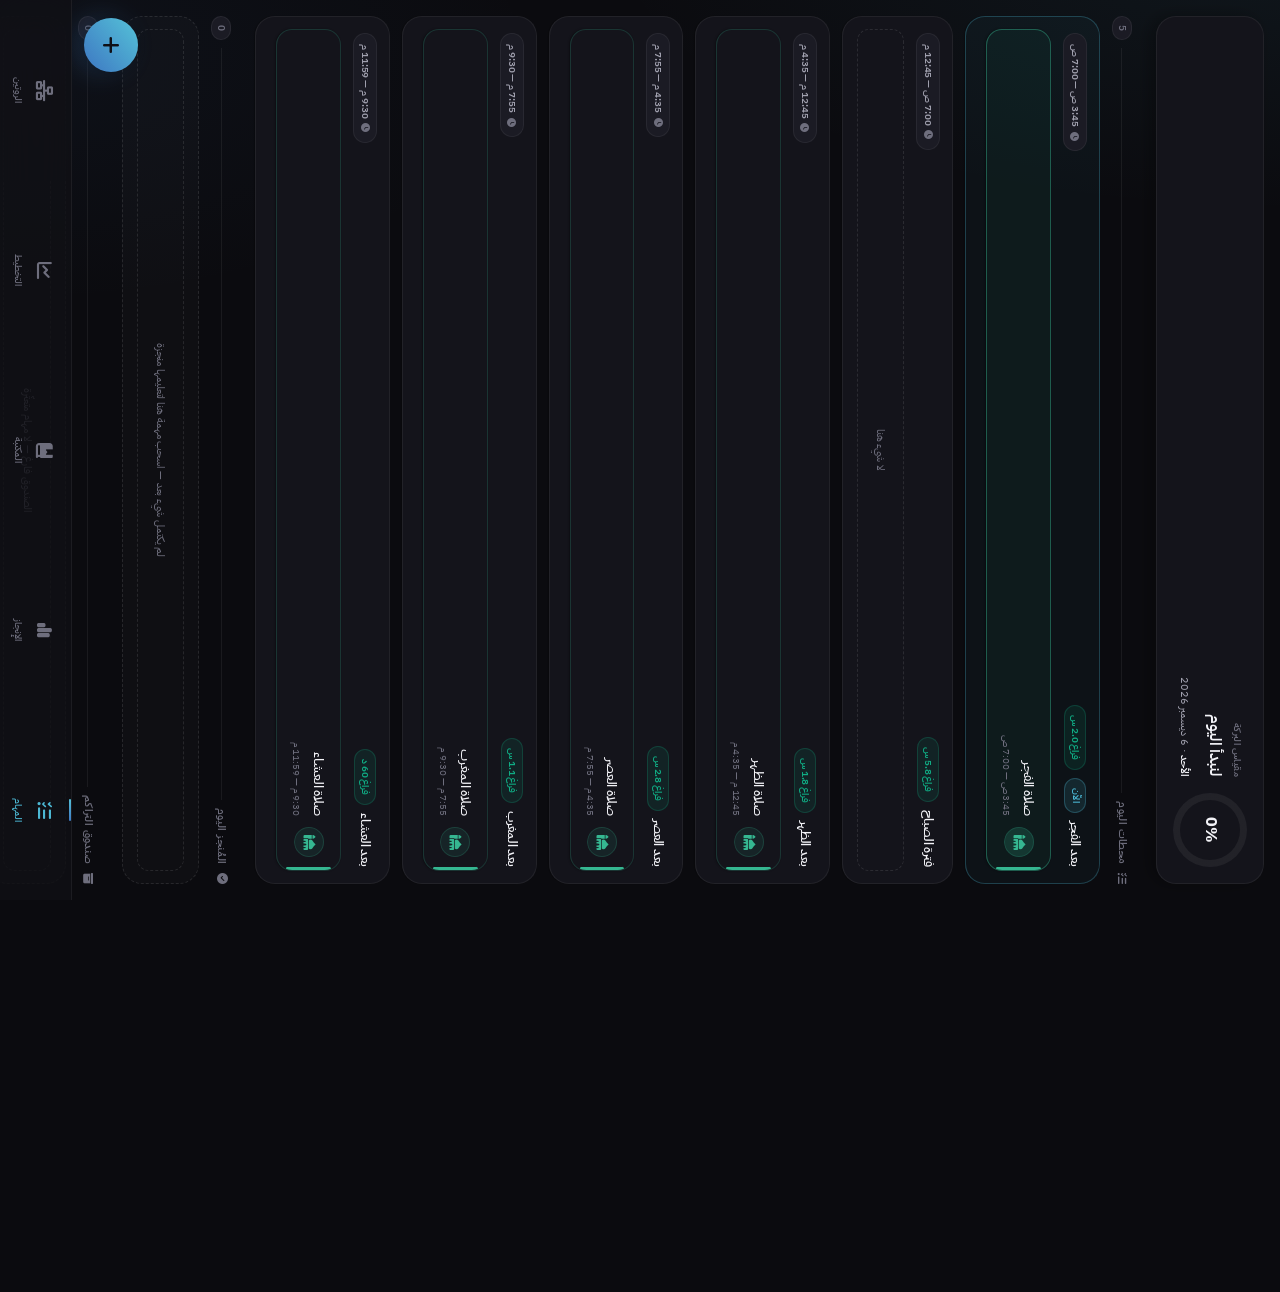
==== index.html @ fc9378e8 "Add files via upload" ====
<!DOCTYPE html>
<html lang="ar" dir="rtl">
<head>
    <meta charset="UTF-8">
    <meta name="viewport" content="width=device-width, initial-scale=1.0, maximum-scale=1.0, user-scalable=no">
    <meta name="apple-mobile-web-app-capable" content="yes">
    <meta name="apple-mobile-web-app-status-bar-style" content="black-translucent">
    <meta name="apple-mobile-web-app-title" content="المنظومة">
    <meta name="mobile-web-app-capable" content="yes">
    <meta name="theme-color" content="#0b0b0f">
    <meta name="description" content="منظومة شخصية لإدارة المهام والروتين والمكتبة والتخطيط ومتابعة الإنجاز.">
    <link rel="manifest" href="./manifest.json">
    <link rel="icon" type="image/png" sizes="32x32" href="./icon-32.png">
    <link rel="icon" type="image/png" sizes="192x192" href="./icon-192.png">
    <link rel="icon" type="image/png" sizes="512x512" href="./icon-512.png">
    <link rel="apple-touch-icon" href="./icon-180.png">
    <title>المنظومة الإنتاجية</title>
    <link rel="stylesheet" href="https://cdnjs.cloudflare.com/ajax/libs/font-awesome/6.4.0/css/all.min.css">
    <link rel="preconnect" href="https://fonts.googleapis.com">
    <link rel="preconnect" href="https://fonts.gstatic.com" crossorigin>
    <link href="https://fonts.googleapis.com/css2?family=IBM+Plex+Sans+Arabic:wght@400;500;600;700&display=swap" rel="stylesheet">
    <style>
        :root {
            /* اللكنة: بنفسجي مغبّر أهدأ بكثير من السابق، وشريكه أزرق رمادي.
               التدرّج بينهما هو ما يُستعمل في المساحات الممتلئة بدل لون مسطّح فاقع. */
            --bg-color: #0b0b0f; --card-bg: #14141b;
            --accent-color: #4cb8d4;
            --accent-2: #3f7cc4;
            --accent-grad: linear-gradient(140deg, #55c3d8 0%, #3d76c2 100%);
            --accent-glow: rgba(76,184,212,0.14);
            --accent-tint: rgba(76,184,212,0.12);
            --accent-line: rgba(76,184,212,0.38);
            --text-color: #f2f2f7; --text-muted: #9a9aa8;
            --status-wait: #5e5e6e; --status-done: #10ac84; --status-delay: #ee5253; --status-work: #e0a04a;
            /* لوحة الفئات: نفس العائلة، سطوع وتشبّع متقارب حتى تجلس مع بعضها */
            --cat-god: #35b791;      /* عبادات — أخضر مزرقّ */
            --cat-study: #4a9ee0;    /* دراسة — أزرق */
            --cat-series: #a682e8;   /* فقه النفس — بنفسجي */
            --cat-sport: #e0705f;    /* رياضة — مرجاني (كان بنفسجي يشبه فقه النفس) */
            --cat-work: #e0a04a;     /* عمل — كهرماني */
            --cat-break: #7bc39a;    /* راحة — أخضر مريمي (كان يشبه العبادات) */
            --cat-book: #c08a4e;     /* كتب — بنّي فاتح (كان داكناً لا يُقرأ) */
            --cat-newseries: #e06a9e;/* سلاسل — وردي هادئ */
            --neutral-gap: var(--line-2);
            /* ألوان نيوم للأسابيع */

            /* ===== نظام التصميم الموحّد ===== */
            /* الأسطح: تدرّج واحد متّسق بدل ألوان عشوائية */
            --surface-0: #0b0b0f;   /* الخلفية */
            --surface-1: #14141b;   /* البطاقات */
            --surface-2: #1b1b24;   /* داخل البطاقات */
            --surface-3: #23232e;   /* حقول وأزرار ثانوية */
            /* الحدود: شفافة حتى تندمج مع أي سطح */
            --line-1: rgba(255,255,255,0.06);
            --line-2: rgba(255,255,255,0.10);
            --line-3: rgba(255,255,255,0.16);
            /* النص: ثلاث درجات فقط */
            --ink-1: #f2f2f7;
            --ink-2: #a0a0ae;
            --ink-3: #6e6e7d;
            /* الانحناءات */
            --r-xs: 8px; --r-sm: 12px; --r-md: 16px; --r-lg: 20px; --r-xl: 26px; --r-pill: 999px;
            /* المسافات */
            --sp-1: 4px; --sp-2: 8px; --sp-3: 12px; --sp-4: 16px; --sp-5: 24px; --sp-6: 32px;
            /* الظلال */
            --shadow-sm: 0 1px 2px rgba(0,0,0,0.35);
            --shadow-md: 0 6px 18px rgba(0,0,0,0.35);
            --shadow-lg: 0 16px 40px rgba(0,0,0,0.45);
            /* مقاس الخط */
            --fs-xs: 11px; --fs-sm: 12.5px; --fs-md: 14px; --fs-lg: 16px; --fs-xl: 20px; --fs-2xl: 26px;
        }
        * { box-sizing: border-box; }
        /* ============================================================
           حرس الوضع العمودي: إن دار النظام رغم القفل، ندير المحتوى
           عكسياً فيبقى التطبيق عمودياً. لا يُطبَّق في وضع انغماس المؤقّت.
           ============================================================ */
        body.force-portrait {
            position: fixed; top: 0; left: 0;
            width: 100vh; height: 100vw;
            transform-origin: top left;
            overflow-y: auto; overflow-x: hidden;
            -webkit-overflow-scrolling: touch;
        }
        body.force-portrait.fp-ccw { transform: translateX(100vw) rotate(90deg); }
        body.force-portrait.fp-cw  { transform: translateY(100vh) rotate(-90deg); }

        /* يمنع مستطيل التحديد الأزرق الذي يرسمه المتصفح عند اللمس أو الضغط المطوّل */
        * {
            -webkit-tap-highlight-color: transparent;
            -webkit-touch-callout: none;
        }
        ::selection { background: var(--accent-tint); color: var(--ink-1); }

        /* إخفاء أشرطة التمرير: المؤشّر الرمادي الظاهر دائماً يكسر نظافة الواجهة */
        * { scrollbar-width: none; -ms-overflow-style: none; }
        *::-webkit-scrollbar { width: 0; height: 0; display: none; }
        html { scrollbar-width: none; }

        body {
            font-family: 'IBM Plex Sans Arabic', 'Segoe UI', Tahoma, sans-serif;
            background-color: var(--surface-0); color: var(--ink-1);
            background-image:
                radial-gradient(1100px 460px at 100% -8%, rgba(76,184,212,0.07), transparent 62%),
                radial-gradient(900px 420px at 0% 6%, rgba(63,124,196,0.055), transparent 60%);
            background-attachment: fixed;
            /* border-box حتى لا تُضاف الحشوة السفلية فوق 100vh فيظهر تمرير بلا محتوى */
            box-sizing: border-box;
            margin: 0; padding: 16px; padding-bottom: 116px;
            font-size: var(--fs-md); line-height: 1.6; letter-spacing: -0.1px;
            -webkit-font-smoothing: antialiased;
            user-select: none; -webkit-user-select: none; min-height: 100vh;
        }
        .clickable { transition: transform 0.1s ease, opacity 0.2s ease; cursor: pointer; }
        .clickable:active { transform: scale(0.97); opacity: 0.8; }
        .app-screen { display: none; }
        .app-screen.active-screen { display: block; animation: screenIn 0.24s cubic-bezier(0.32,0.72,0,1); }
        @keyframes screenIn { from { opacity: 0; transform: translateY(10px); } to { opacity: 1; transform: none; } }
        @media (prefers-reduced-motion: reduce) {
            .app-screen.active-screen, .custom-modal-overlay > *, .edit-task-overlay > * { animation: none; }
        }
        /* ===== عناوين الأقسام ===== */
        .section-title {
            font-size: var(--fs-xs); margin: var(--sp-5) 0 var(--sp-3) 0;
            display: flex; align-items: center; gap: var(--sp-2); color: var(--ink-3);
            font-weight: 600; letter-spacing: 0.4px; padding-bottom: 0; border-bottom: none;
        }
        .section-title::after {
            content: ''; flex: 1; height: 1px; background: var(--line-1);
        }
        .section-title::after { order: 1; }
        .section-title .sec-count.warn { color: var(--status-delay); background: rgba(238,82,83,0.08); border-color: rgba(238,82,83,0.25); }
        .section-title .sec-count { order: 2;
            font-size: 10px; color: var(--ink-3); background: var(--surface-2);
            border: 1px solid var(--line-1); border-radius: var(--r-pill);
            padding: 1px 8px; font-weight: 600; font-variant-numeric: tabular-nums;
        }

        /* ===== بطاقة اليوم (الترويسة) ===== */
        #app-error-bar {
            display: none; position: fixed; top: 0; left: 0; right: 0; z-index: 200000;
            background: rgba(238,82,83,0.92); color: #fff; font-size: 12px;
            padding: 10px 14px; text-align: center; direction: rtl;
        }
        .day-hero {
            background: var(--surface-1); border: 1px solid var(--line-1);
            border-radius: var(--r-lg); padding: var(--sp-4);
            margin-bottom: var(--sp-5); box-shadow: var(--shadow-md);
            display: flex; align-items: center; gap: var(--sp-4);
        }
        .hero-ring {
            --p: 0;
            width: 74px; height: 74px; border-radius: 50%; flex-shrink: 0;
            background: conic-gradient(var(--accent-2) 0deg, var(--accent-color) calc(var(--p) * 3.6deg), rgba(255,255,255,0.06) calc(var(--p) * 3.6deg));
            display: flex; align-items: center; justify-content: center;
            transition: background 0.5s ease;
        }
        .hero-ring-inner {
            width: 60px; height: 60px; border-radius: 50%; background: var(--surface-1);
            display: flex; align-items: center; justify-content: center;
            font-size: var(--fs-lg); font-weight: 700; color: var(--ink-1);
            font-variant-numeric: tabular-nums;
        }
        .hero-body { flex: 1; min-width: 0; text-align: right; }
        .hero-label { font-size: 10px; color: var(--ink-3); letter-spacing: 0.5px; font-weight: 600; }
        .hero-title { font-size: var(--fs-lg); font-weight: 600; color: var(--ink-1); margin-top: 2px; }
        .hero-sub { font-size: var(--fs-xs); color: var(--ink-2); margin-top: var(--sp-2); }
        .hero-sub strong { color: var(--ink-1); font-weight: 600; }

        /* ===== بطاقة المهمة ===== */
        .task-card {
            background:
                linear-gradient(250deg, var(--card-tint, transparent) 0%, transparent 40%),
                var(--surface-1);
            padding: 13px 14px;
            border-radius: var(--r-md); margin-bottom: var(--sp-2);
            display: flex; justify-content: space-between; align-items: center; gap: var(--sp-3);
            border: 1px solid var(--line-1); box-shadow: var(--shadow-sm);
            position: relative; touch-action: pan-y; overflow: hidden;
            transition: border-color 0.18s ease, background 0.18s ease, transform 0.12s ease;
        }
        /* شريط التصنيف: خط رفيع داخل البطاقة بدل حدّ سميك يكسر الشكل */
        .task-card::before {
            content: ''; position: absolute; top: 10px; bottom: 10px; right: 0;
            width: 3px; border-radius: var(--r-pill);
            background: var(--task-accent, var(--status-wait));
        }
        .task-card:active { transform: scale(0.985); }
        .task-card.dragging { opacity: 0.35; border-color: var(--accent-color); border-style: dashed; }
        .task-info { display: flex; flex-direction: column; gap: 5px; flex: 1; min-width: 0; text-align: right; margin-right: var(--sp-2); }
        .task-title { font-weight: 500; font-size: var(--fs-md); color: var(--ink-1); line-height: 1.45; display: flex; align-items: center; gap: 8px; }
        .task-title .core-badge { margin-right: auto; flex-shrink: 0; }
        .pool-card-title .core-badge { margin-right: auto; flex-shrink: 0; }
        .pool-card-title { display: flex; align-items: center; gap: 8px; }
        .task-meta-preview { font-size: var(--fs-xs); color: var(--ink-3); display: flex; flex-wrap: wrap; align-items: center; gap: var(--sp-2); }
        /* وسم التصنيف: نقطة + نص بدل مستطيل ملوّن صارخ */
        .task-tag {
            display: inline-flex; align-items: center; gap: 5px;
            color: var(--ink-2); font-size: var(--fs-xs); font-weight: 500;
        }
        .task-tag::before {
            content: ''; width: 6px; height: 6px; border-radius: 50%;
            background: var(--task-accent, var(--status-wait));
        }
        .task-meta-sep { width: 3px; height: 3px; border-radius: 50%; background: var(--line-3); }
        .task-meta-num { font-variant-numeric: tabular-nums; }
        .task-chevron { color: var(--ink-3); font-size: var(--fs-xs); flex-shrink: 0; }
        .task-card.is-done { background: transparent; border-style: dashed; box-shadow: none; }
        .task-card.is-done .task-title { color: var(--ink-3); text-decoration: line-through; }
        /* وسم "رئيسية" وحده يميّز المهمة؛ لونها يبقى لون تصنيفها */
        /* صفوف الاختيار داخل نوافذ الإضافة */
        /* صفوف مركّبة: حقلان في سطر واحد بدل سطرين */
        .f-grid { display: flex; gap: 10px; margin-bottom: 14px; }
        .f-col-wide { flex: 2; min-width: 0; }
        .f-col-narrow { flex: 1; min-width: 0; }
        .f-inline { display: flex; align-items: center; gap: 8px; }
        .f-inline span { color: var(--ink-3); font-size: 11.5px; }
        /* أقسام ثانوية مطوية تُقصّر النافذة */
        .f-fold { margin-bottom: 14px; border: 1px solid var(--line-1); border-radius: var(--r-sm); background: var(--surface-2); }
        .f-fold summary { padding: 11px 13px; font-size: 11.5px; color: var(--ink-2); cursor: pointer; list-style: none; }
        .f-fold summary::-webkit-details-marker { display: none; }
        .f-fold summary::after { content: '⌄'; float: left; color: var(--ink-3); }
        .f-fold[open] summary::after { content: '⌃'; }
        .f-fold > div { padding: 0 13px 13px; }
        /* لغة موحّدة لنوافذ الإنجاز: أيقونة، عنوان ملوّن، إجراء رئيسي، ثم تعديل/حذف */
        .cw-icon { font-size: 38px; margin-bottom: 10px; line-height: 1; }
        .icon-picker { display: flex; flex-wrap: wrap; gap: 6px; }
        .icon-opt {
            width: 40px; height: 40px; border-radius: var(--r-sm); cursor: pointer;
            background: var(--surface-2); border: 1px solid var(--line-1);
            color: var(--ink-2); font-size: 14px;
            display: flex; align-items: center; justify-content: center;
        }
        .icon-opt.selected { background: var(--accent-tint); border-color: var(--accent-line); color: var(--accent-color); }
        .cw-avatar-img {
            width: 62px; height: 62px; border-radius: var(--r-md); object-fit: cover;
            border: 1px solid var(--line-2); display: block; margin: 0 auto;
        }
        .cw-row { display: flex; gap: 8px; margin-bottom: 10px; }
        .cw-side {
            flex: 1; background: var(--surface-2); border: 1px solid var(--line-2);
            color: var(--ink-2); border-radius: var(--r-sm); padding: 11px; font-size: 12px;
            font-weight: 600; font-family: inherit; cursor: pointer;
            display: flex; align-items: center; justify-content: center; gap: 6px;
        }
        .cw-side.danger { color: rgba(238,82,83,0.85); border-color: rgba(238,82,83,0.28); }
        .cw-side:active { background: var(--surface-3); }
        .metric-field { display: flex; align-items: baseline; justify-content: center; gap: 9px; margin: 6px 0 2px; }
        .metric-field input {
            width: 140px; text-align: center !important; font-size: 30px !important;
            font-weight: 600 !important; padding: 12px !important;
        }
        .metric-field span { font-size: 12px; color: var(--ink-3); }
        .metric-hist { display: flex; gap: 5px; justify-content: center; align-items: flex-end; height: 40px; margin: 16px 0 4px; }
        .metric-hist i { width: 11px; border-radius: 3px; background: var(--surface-3); display: block; }
        .metric-hist i.ok { background: rgba(53,183,145,0.55); }
        .metric-hist i.low { background: rgba(238,82,83,0.45); }
        .metric-hist-meta { font-size: 10px; color: var(--ink-3); }
        .beh-log { display: flex; flex-wrap: wrap; gap: 5px; }
        .beh-cell {
            width: 34px; height: 34px; border-radius: var(--r-xs); cursor: pointer;
            background: var(--surface-2); border: 1px solid var(--line-1); color: var(--ink-3);
            font-size: 10px; font-family: inherit;
            display: flex; align-items: center; justify-content: center;
        }
        .beh-cell.on { background: rgba(53,183,145,0.22); border-color: rgba(53,183,145,0.45); color: #bdf0df; }
        .beh-log-meta { font-size: 11px; color: var(--ink-3); margin-top: 10px; }
        .beh-log-meta b { color: var(--ink-1); }
        .streak-wrap { margin: 4px 0 20px; }
        .streak-row { display: flex; gap: 4px; justify-content: center; }
        .streak-cell { width: 14px; height: 22px; border-radius: 4px; background: var(--surface-2); border: 1px solid var(--line-1); }
        .streak-cell.on { background: rgba(53,183,145,0.32); border-color: rgba(53,183,145,0.5); }
        .streak-cell.off { background: rgba(238,82,83,0.14); border-color: rgba(238,82,83,0.26); }
        .streak-meta { font-size: 10.5px; color: var(--ink-3); margin-top: 10px; }
        .metric-context { font-size: 11.5px; color: var(--ink-3); }
        .metric-context b { color: var(--ink-1); font-weight: 600; }
        .metric-verdict { font-size: 11.5px; margin-top: 14px; min-height: 18px; color: var(--ink-3); }
        .metric-verdict.good { color: var(--status-done); }
        .metric-verdict.bad { color: var(--status-delay); }
        .metric-verdict.near { color: var(--status-work); }
        /* تقويم التخطيط */
        .pc-head { display: flex; align-items: center; justify-content: space-between; gap: 10px; margin-bottom: 12px; }
        .pc-title { font-size: 15px; font-weight: 600; color: var(--ink-1); }
        .pc-weeks { display: flex; gap: 5px; margin-bottom: 14px; }
        .pc-wk {
            flex: 1; text-align: center; font-size: 9.5px; color: var(--ink-3);
            background: var(--surface-2); border: 1px solid var(--line-1);
            border-radius: var(--r-xs); padding: 6px 2px;
        }
        .pc-wk b { display: block; color: var(--ink-2); font-size: 10.5px; margin-top: 2px; font-variant-numeric: tabular-nums; }
        .pc-cell { position: relative; font-size: 12px; }
        .pc-cell.is-past { opacity: 0.6; }
        .pc-pct { position: absolute; bottom: 2px; left: 0; right: 0; font-size: 7.5px; opacity: 0.85; }
        .pc-dot {
            position: absolute; top: 2px; left: 2px; min-width: 13px; height: 13px; line-height: 13px;
            border-radius: var(--r-pill); font-size: 8px; font-weight: 600;
            background: var(--accent-tint); color: var(--accent-color);
        }
        .pc-del { background: none; border: none; color: var(--ink-3); cursor: pointer; font-size: 12px; padding: 4px; }
        .drive-note { font-size: 11.5px; color: var(--ink-2); line-height: 1.8; background: var(--surface-2); border: 1px solid var(--line-1); border-radius: var(--r-sm); padding: 12px 14px; margin-bottom: 16px; }
        .drive-note b { color: var(--ink-1); }
        .drive-status { font-size: 11px; color: var(--ink-3); text-align: center; }
        .drive-status b { color: var(--ink-1); font-weight: 600; }
        .drive-steps { font-size: 11.5px; color: var(--ink-2); line-height: 2; }
        .drive-steps div { margin-bottom: 6px; }
        .drive-steps b { color: var(--accent-color); margin-left: 5px; }
        .drive-origin { display: inline-block; background: var(--surface-3); border-radius: var(--r-xs); padding: 3px 8px; font-size: 10.5px; margin-top: 4px; }
        .pt-preview { background: var(--surface-2); border: 1px solid var(--line-1); border-radius: var(--r-sm); padding: 4px 12px; margin-bottom: 16px; }
        .pt-row { display: flex; align-items: center; gap: 10px; padding: 9px 0; border-bottom: 1px solid var(--line-1); font-size: 12px; }
        .pt-row:last-child { border-bottom: none; }
        .pt-name { color: var(--ink-2); width: 52px; }
        .pt-time { color: var(--ink-1); font-weight: 600; font-variant-numeric: tabular-nums; }
        .pt-after { margin-right: auto; font-size: 10px; color: var(--ink-3); }
        .dd-head { display: flex; align-items: center; gap: 14px; margin-bottom: 16px; }
        .dd-list { max-height: 44vh; overflow-y: auto; }
        .dd-row { display: flex; align-items: center; gap: 10px; padding: 10px 2px; border-bottom: 1px solid var(--line-1); }
        .dd-row:last-child { border-bottom: none; }
        .dd-mark {
            width: 24px; height: 24px; border-radius: 50%; flex-shrink: 0; font-size: 9px;
            display: flex; align-items: center; justify-content: center;
            background: rgba(238,82,83,0.10); color: rgba(238,82,83,0.8); border: 1px solid rgba(238,82,83,0.25);
        }
        .dd-mark.on { background: rgba(53,183,145,0.14); color: var(--status-done); border-color: rgba(53,183,145,0.35); }
        .dd-name { flex: 1; min-width: 0; font-size: 12.5px; color: var(--ink-1); text-align: right; line-height: 1.5; }
        .dd-cat { font-size: 10px; color: var(--ink-3); flex-shrink: 0; }
        /* بطاقات مهام اليوم داخل نافذة السجلّ */
        .dd-task {
            display: flex; align-items: center; gap: 11px; padding: 12px 13px; margin-bottom: 7px;
            background: var(--surface-2); border: 1px solid var(--line-1);
            border-radius: var(--r-sm); border-right: 3px solid var(--c, var(--line-2));
        }
        .dd-task.is-done .dd-task-title { color: var(--ink-3); text-decoration: line-through; }
        .dd-task-body { flex: 1; min-width: 0; text-align: right; }
        .dd-task-title { font-size: 12.5px; color: var(--ink-1); line-height: 1.5; }
        .dd-task-meta { display: flex; align-items: center; gap: 9px; margin-top: 5px; font-size: 10px; color: var(--ink-3); flex-wrap: wrap; }
        .dd-task-cat { color: var(--c, var(--ink-3)); }
        .dd-core { color: #ef7a7b; }
        .dd-chev { color: var(--ink-3); font-size: 11px; flex-shrink: 0; }
        .dd-add-task {
            width: 100%; margin-top: 8px; padding: 13px; cursor: pointer;
            background: none; border: 1px dashed var(--line-2); border-radius: var(--r-sm);
            color: var(--ink-3); font-family: inherit; font-size: 12px;
            display: flex; align-items: center; justify-content: center; gap: 8px;
        }
        .dd-add-task:active { border-color: var(--accent-line); color: var(--accent-color); }
        .dd-legacy { font-size: 10.5px; color: var(--status-work); margin-bottom: 12px; line-height: 1.7; }
        .dd-edit-btn {
            flex-shrink: 0; background: var(--surface-2); border: 1px solid var(--line-2);
            color: var(--ink-2); border-radius: var(--r-pill); padding: 7px 13px;
            font-size: 11px; font-family: inherit; cursor: pointer; white-space: nowrap;
        }
        .dd-edit-btn.on { background: var(--accent-tint); color: var(--accent-color); border-color: var(--accent-line); }
        .dd-note { font-size: 10.5px; color: var(--ink-3); text-align: center; margin-bottom: 10px; }
        .dd-editable { border: 1px solid var(--line-2); border-radius: var(--r-sm); margin-bottom: 5px; padding: 10px; }
        .dd-edit-row { padding: 12px 2px; border-bottom: 1px solid var(--line-1); }
        .dd-edit-name { display: flex; align-items: center; gap: 8px; font-size: 12.5px; color: var(--ink-1); margin-bottom: 10px; }
        .dd-dot { width: 7px; height: 7px; border-radius: 50%; }
        .dd-steppers { display: flex; gap: 10px; }
        .dd-step {
            flex: 1; display: flex; align-items: center; justify-content: space-between; gap: 6px;
            background: var(--surface-2); border: 1px solid var(--line-1);
            border-radius: var(--r-sm); padding: 7px 10px;
        }
        .dd-step span { font-size: 10px; color: var(--ink-3); }
        .dd-step b { font-size: 14px; color: var(--ink-1); font-variant-numeric: tabular-nums; min-width: 18px; text-align: center; }
        .dd-step button {
            width: 24px; height: 24px; border-radius: 50%; border: 1px solid var(--line-2);
            background: var(--surface-3); color: var(--ink-2); font-size: 12px; cursor: pointer; font-family: inherit;
        }
        .dd-add { padding-top: 14px; }
        .check-row {
            display: flex; align-items: center; gap: 11px; cursor: pointer;
            background: var(--surface-2); border: 1px solid var(--line-1);
            border-radius: var(--r-sm); padding: 13px 14px; font-size: 12.5px; color: var(--ink-1);
        }
        .check-row input[type=checkbox] { width: 18px; height: 18px; accent-color: var(--accent-color); flex-shrink: 0; }
        .modal-pick-row {
            display: flex; align-items: center; gap: 10px; padding: 11px 12px;
            border-radius: var(--r-sm); cursor: pointer; margin-bottom: 5px;
            background: var(--surface-2); border: 1px solid var(--line-1);
            transition: border-color 0.18s ease, background 0.18s ease;
        }
        .modal-pick-row.selected { border-color: var(--accent-line); background: var(--accent-tint); }
        .modal-pick-dot { width: 7px; height: 7px; border-radius: 50%; flex-shrink: 0; }
        .modal-pick-name { flex: 1; min-width: 0; font-size: 12.5px; color: var(--ink-1); overflow: hidden; text-overflow: ellipsis; white-space: nowrap; }
        .modal-pick-meta { font-size: 10px; color: var(--ink-3); flex-shrink: 0; }

        .simple-task-cat { font-size: 10px; color: var(--ink-3); letter-spacing: 0.5px; margin-bottom: 7px; }
        .simple-task-name { font-size: 16px; font-weight: 600; color: var(--ink-1); line-height: 1.6; margin-bottom: 22px; }
        .core-cta {
            width: 100%; display: flex; align-items: center; justify-content: space-between; gap: 10px;
            padding: 13px 14px; margin-bottom: 16px; cursor: pointer;
            background: rgba(238,82,83,0.06); border: 1px solid rgba(238,82,83,0.22);
            border-radius: var(--r-sm); color: var(--ink-1); font-family: inherit; font-size: 12.5px;
        }
        .core-cta i { color: #ef7a7b; font-size: 10px; }
        .core-cta:active { background: rgba(238,82,83,0.12); }
        .lib-card.is-core { border-color: rgba(238,82,83,0.22); }
        /* سطر الاسم يمتدّ، والوسم يُدفع لأقصى اليسار في السطر نفسه */
        .lib-card-name { display: flex; align-items: center; gap: 8px; }
        .lib-card-name .core-badge { margin-right: auto; flex-shrink: 0; }
        .carry-badge {
            display: inline-block; font-size: 9px; font-weight: 600; margin-right: 7px;
            padding: 2px 8px; border-radius: var(--r-pill); vertical-align: middle;
            color: var(--status-work); background: rgba(224,160,74,0.10); border: 1px solid rgba(224,160,74,0.26);
        }
        .lib-type-label { font-size: 10px; color: var(--ink-3); font-weight: normal; }

        .core-badge {
            display: inline-block; font-size: 9px; font-weight: 600; margin-right: 7px;
            padding: 2px 8px; border-radius: var(--r-pill); vertical-align: middle;
            color: #ef7a7b; background: rgba(238,82,83,0.10); border: 1px solid rgba(238,82,83,0.28);
        }
        .week-task-card {
            background-color: var(--card-bg); padding: 10px 12px; border-radius: 12px; margin-bottom: 8px;
            display: flex; flex-direction: column; gap: 3px; border-right: 4px solid var(--cat-study);
            position: relative; touch-action: pan-y; cursor: pointer;
        }
        .week-task-card.dragging { opacity: 0.35; border: 2px dashed var(--accent-color); }
        .week-task-time-badge {
            font-size: 10px; color: var(--accent-color); font-weight: bold; font-family: monospace;
            background: rgba(76,184,212,0.08); border-radius: 4px; padding: 2px 6px;
            display: inline-block; margin-bottom: 2px; align-self: flex-start;
        }
        .week-task-subject-name { font-size: 13px; font-weight: 600; color: var(--text-color); }
        .category-badge { padding: 2px 6px; border-radius: 4px; font-size: 10px; color: #fff; font-weight: bold; }
        .chips-container { display: flex; gap: 7px; margin: 8px 0 14px; flex-wrap: wrap; justify-content: right; }
        /* الشرائح: حدّها الملوّن يكفي للتمييز — بلا خلفيات صارخة */
        .chip-choice {
            padding: 8px 14px; border-radius: var(--r-pill); font-size: 12px; font-weight: 500;
            background: var(--surface-2); color: var(--ink-2);
            border: 1px solid var(--line-1) !important; cursor: pointer;
            transition: background 0.18s ease, color 0.18s ease, border-color 0.18s ease;
        }
        .chip-choice:active { transform: scale(0.96); }
        .chip-choice.selected {
            background: var(--accent-tint); color: var(--accent-color);
            border-color: var(--accent-line) !important; font-weight: 600;
        }
        /* عناوين وتسميات موحّدة داخل النوافذ */
        .m-title { margin: 0 0 16px; color: var(--ink-1); font-size: 15.5px; font-weight: 600; text-align: right; display: flex; align-items: center; gap: 9px; }
        .m-title i { color: var(--accent-color); font-size: 13px; }
        .f-label { font-size: 10.5px; color: var(--ink-3); display: block; text-align: right; margin-bottom: 7px; font-weight: 600; letter-spacing: 0.3px; }
        .f-row { margin-bottom: 16px; text-align: right; }
        .f-upload-btn {
            background: var(--surface-3); border: 1px solid var(--line-2); color: var(--ink-2);
            padding: 10px 16px; border-radius: var(--r-sm); font-size: 11.5px;
            font-family: inherit; cursor: pointer;
        }
        .f-upload-btn:active { background: rgba(255,255,255,0.08); }
        .f-icon-preview { width: 44px; height: 44px; border-radius: var(--r-sm); object-fit: cover; border: 1px solid var(--line-2); flex-shrink: 0; }
        .swatch-add { background: var(--surface-3) !important; border: 1px dashed var(--line-3) !important; display: flex; align-items: center; justify-content: center; color: var(--ink-3); }
        .f-step-btn { cursor: pointer; color: var(--ink-2); font-size: 14px; padding: 4px 8px; user-select: none; }
        .f-step-btn:active { color: var(--accent-color); }
        /* مفتاح مقسّم لخيارين */
        .seg-switch { display: flex; background: var(--surface-2); border: 1px solid var(--line-1); border-radius: var(--r-pill); padding: 3px; margin-bottom: 8px; }
        /* فاصل واضح بين آخر حقل وأزرار الحفظ في كل النوافذ */
        .custom-modal-content > div[style*="display:flex"][style*="gap:9px"],
        .edit-task-box > div[style*="display:flex"][style*="gap:9px"] { margin-top: 20px !important; }
        .seg-opt {
            flex: 1; padding: 10px 6px; border: none; background: none; cursor: pointer;
            color: var(--ink-3); font-family: inherit; font-size: 12.5px; font-weight: 500;
            border-radius: var(--r-pill); display: flex; align-items: center; justify-content: center; gap: 6px;
            transition: background 0.2s ease, color 0.2s ease;
        }
        .seg-opt.active { background: var(--accent-tint); color: var(--accent-color); font-weight: 600; }
        .seg-opt i { font-size: 10px; }
        /* عدّاد التكرار: صف مريح بدل مربّع رقمي معلّق */
        .core-rec {
            display: none; align-items: center; justify-content: space-between; gap: 10px;
            margin-top: 9px; margin-bottom: 6px; padding: 10px 13px; border-radius: var(--r-sm);
            background: var(--surface-2); border: 1px solid var(--line-1);
        }
        .core-rec-label { font-size: 11.5px; color: var(--ink-2); }
        .core-times-input {
            width: 76px; text-align: center !important; font-size: 15px !important;
            font-weight: 600 !important; padding: 9px !important;
        }
        .stepper { display: flex; align-items: center; gap: 12px; }
        .stepper-btn {
            width: 28px; height: 28px; border-radius: 50%; border: 1px solid var(--line-2);
            background: var(--surface-3); color: var(--ink-2); font-size: 13px; cursor: pointer;
            font-family: inherit; display: flex; align-items: center; justify-content: center;
        }
        .stepper-btn:active { background: var(--accent-tint); color: var(--accent-color); }
        .stepper-val { font-size: 15px; font-weight: 600; min-width: 22px; text-align: center; color: var(--ink-1); font-variant-numeric: tabular-nums; }
        .btn-ghost { background: var(--surface-2) !important; color: var(--ink-2) !important; border: 1px solid var(--line-1) !important; }
        .chip-icon-ring {
            display:inline-flex; align-items:center; justify-content:center;
            width:18px; height:18px; border-radius:50%;
            border:1.5px solid; font-size:10px; flex-shrink:0;
        }
        .days-grid { display: flex; flex-wrap: wrap; gap: 6px; margin-bottom: var(--sp-4); }
        .day-chip {
            background: var(--surface-2); color: var(--ink-2); padding: 12px 4px;
            border-radius: var(--r-sm); font-size: 13px; text-align: center;
            flex: 1 1 calc(25% - 5px); min-width: calc(25% - 5px);
            white-space: nowrap; overflow: hidden; text-overflow: ellipsis;
            border: 1px solid var(--line-1); cursor: pointer; position: relative;
            transition: background 0.18s ease, color 0.18s ease, border-color 0.18s ease;
        }
        .day-chip:nth-child(n+5) { flex-basis: calc(33.333% - 4px); min-width: calc(33.333% - 4px); }
        .day-chip.active-day { background: var(--accent-tint); color: var(--accent-color); border-color: var(--accent-line); font-weight: 600; }
        /* اليوم الحالي: نقطة صغيرة بدل إطار ثانٍ يزاحم إطار التحديد */
        .day-chip.today-indicator::after {
            content: ''; position: absolute; bottom: 5px; left: 50%; transform: translateX(-50%);
            width: 4px; height: 4px; border-radius: 50%; background: var(--status-done);
        }

        /* ---- بطاقات صفحة الروتين ---- */
        .rt-card { background: var(--surface-1); border: 1px solid var(--line-1); border-radius: var(--r-lg); padding: var(--sp-3); margin-bottom: var(--sp-3); box-shadow: var(--shadow-sm); }
        .rt-add-row { display: flex; gap: 7px; margin-top: var(--sp-3); }
        .rt-add {
            flex: 1; padding: 11px 4px; border-radius: var(--r-sm);
            border: 1px dashed var(--line-2); background: rgba(255,255,255,0.02);
            color: var(--ink-2); font-size: 11.5px; font-family: inherit; cursor: pointer;
            display: flex; align-items: center; justify-content: center; gap: 6px;
        }
        .rt-add i { color: var(--ink-3); font-size: 11px; }
        .rt-add:active { background: rgba(255,255,255,0.06); }
        .rt-form { padding: var(--sp-3) 2px 2px; }

        .rt-budget-hero { text-align: center; padding: 6px 0 16px; border-bottom: 1px solid var(--line-1); margin-bottom: 6px; }
        .rt-budget-num { font-size: 27px; font-weight: 600; color: var(--status-done); font-variant-numeric: tabular-nums; }
        .rt-budget-cap { font-size: 10.5px; color: var(--ink-3); margin-top: 3px; }
        .rt-line {
            display: flex; justify-content: space-between; align-items: center; gap: 10px;
            padding: 12px 4px; font-size: 12.5px; text-align: right;
            border-bottom: 1px solid var(--line-1);
        }
        .rt-card .rt-line:last-child, .rt-breakdown > .rt-line:last-of-type { border-bottom: none; }
        .rt-line-name { color: var(--ink-2); display: flex; align-items: center; gap: 9px; }
        .rt-line-name i { color: var(--ink-3); font-size: 12px; width: 15px; text-align: center; }
        .rt-line-val { color: var(--ink-1); font-weight: 500; font-variant-numeric: tabular-nums; display: flex; align-items: center; gap: 7px; }
        .rt-line-val i { color: var(--ink-3); font-size: 10px; }
        .rt-icon-btn {
            width: 34px; height: 34px; border-radius: var(--r-xs); cursor: pointer;
            border: 1px solid var(--line-1); background: var(--surface-2); color: var(--ink-2); font-size: 13px;
        }
        .sleep-row { background: var(--surface-2); border: 1px solid var(--line-1); border-radius: var(--r-sm); padding: 12px; margin-bottom: 9px; }
        .sleep-row-top { display: flex; align-items: center; gap: 9px; margin-bottom: 10px; }
        .sleep-label {
            flex: 1; min-width: 0; background: none !important; border: none !important;
            padding: 0 !important; font-size: 12.5px !important; color: var(--ink-1) !important;
            text-align: right !important; font-weight: 500;
        }
        .sleep-hrs { font-size: 11px; color: var(--status-wait); font-variant-numeric: tabular-nums; flex-shrink: 0; }
        .rt-hint { font-size: 10.5px; color: var(--ink-3); padding: 0 4px 12px; line-height: 1.7; }
        .rt-slot {
            display: flex; align-items: center; justify-content: space-between; gap: 10px;
            background: var(--surface-2); border: 1px solid var(--line-1);
            border-radius: var(--r-sm); padding: 10px 12px; margin-bottom: 6px; position: relative; overflow: hidden;
        }
        .rt-slot::before { content: ''; position: absolute; top: 9px; bottom: 9px; right: 0; width: 3px; border-radius: var(--r-pill); background: var(--c, var(--accent-color)); }
        .rt-slot-main { flex: 1; min-width: 0; margin-right: 8px; }
        .rt-slot-name { font-size: 12.5px; color: var(--ink-1); font-weight: 500; }
        .rt-slot-time { font-size: 10.5px; color: var(--ink-3); margin-top: 3px; font-variant-numeric: tabular-nums; }
        .rt-slot-acts { display: flex; gap: 6px; flex-shrink: 0; }
        .rt-slot.is-off { opacity: 0.45; }
        .rt-slot.is-off .rt-slot-name { text-decoration: line-through; }
        .rt-icon-btn.danger { color: rgba(238,82,83,0.7); }
        .rt-line-btn { width: 100%; background: none; border: none; border-bottom: 1px solid var(--line-1); font-family: inherit; cursor: pointer; }
        /* مفتاح تشغيل/إيقاف بدل زر يغيّر لونه بالكامل */
        .rt-switch {
            width: 40px; height: 23px; border-radius: var(--r-pill); flex-shrink: 0;
            background: var(--surface-3); border: 1px solid var(--line-2); position: relative;
            transition: background 0.22s ease, border-color 0.22s ease;
        }
        .rt-switch::after {
            content: ''; position: absolute; top: 3px; right: 3px; width: 15px; height: 15px;
            border-radius: 50%; background: var(--ink-3); transition: transform 0.22s ease, background 0.22s ease;
        }
        .rt-line-btn.is-on .rt-switch { background: rgba(76,184,212,0.20); border-color: var(--accent-line); }
        .rt-line-btn.is-on .rt-switch::after { transform: translateX(-17px); background: var(--accent-color); }
        .stats-container { display: grid; grid-template-columns: 1fr 1fr; gap: 10px; margin-top: 15px; }
        .stat-box { background: var(--surface-1); padding: 12px; border-radius: var(--r-md); text-align: center; border: 1px solid var(--line-1); }
        .stat-num { font-size: 14px; font-weight: 600; display: block; margin-top: 2px; }
        .free-time-detail-box { background: rgba(16,172,132,0.05); border: 1px solid var(--status-done); border-radius: 10px; padding: 10px; margin-top: 8px; }
        .free-period-row { display: flex; justify-content: space-between; align-items: center; padding: 6px 8px; border-radius: 6px; margin-bottom: 4px; background: rgba(255,255,255,0.03); font-size: 11px; border: 1px solid var(--surface-2); }
        .free-period-label { color: var(--accent-color); font-weight: bold; }
        .free-period-hours { color: var(--status-done); font-family: monospace; font-weight: bold; }
        .btn-prime {
            background: var(--accent-grad); color: #0f0f16; border: none; width: 100%;
            padding: 14px; border-radius: var(--r-sm); font-weight: 600; font-size: 13.5px;
            font-family: inherit; cursor: pointer; transition: transform 0.12s ease;
        }
        .btn-prime:active { transform: scale(0.98); }
        .bottom-nav {
            position: fixed; bottom: 0; left: 0; right: 0;
            background: rgba(15,15,20,0.82); backdrop-filter: blur(18px); -webkit-backdrop-filter: blur(18px);
            padding: 10px 0 calc(10px + env(safe-area-inset-bottom, 0px)) 0;
            display: flex; justify-content: space-around; align-items: center;
            border-top: 1px solid var(--line-1); z-index: 1000;
        }
        .nav-item {
            color: var(--ink-3); font-size: 17px; text-align: center; flex: 1;
            transition: color 0.2s ease; position: relative; padding-top: 4px;
        }
        .nav-item.active { color: var(--accent-color); }
        .nav-item.active::before {
            content: ''; position: absolute; top: -10px; left: 50%; transform: translateX(-50%);
            width: 22px; height: 2px; border-radius: var(--r-pill); background: var(--accent-grad);
        }
        .nav-item span { display: block; font-size: 10px; margin-top: 4px; font-weight: 500; }
        /* ============================================================
           النوافذ — كلها ألواح تصعد من الأسفل: أسهل بيد واحدة وأهدأ بصرياً
           ============================================================ */
        .custom-modal-overlay {
            display: none; position: fixed; top: 0; left: 0; right: 0; bottom: 0;
            background: rgba(5,5,8,0.72); z-index: 9999;
            align-items: flex-end; justify-content: center;
            backdrop-filter: blur(6px); -webkit-backdrop-filter: blur(6px);
        }
        .custom-modal-content {
            background: var(--surface-1); width: 100%; max-width: 520px;
            padding: 18px 18px calc(20px + env(safe-area-inset-bottom, 0px));
            border-radius: var(--r-xl) var(--r-xl) 0 0;
            border: 1px solid var(--line-1); border-bottom: none;
            max-height: 88vh; overflow-y: auto; box-shadow: var(--shadow-lg);
        }
        /* مقبض السحب أعلى كل لوح */
        .custom-modal-content::before, .edit-task-box::before, .prayer-confirm-box::before, .cropper-box::before {
            content: ''; display: block; width: 42px; height: 5px; flex-shrink: 0;
            border-radius: var(--r-pill); background: var(--line-3); margin: 0 auto 16px;
            cursor: grab;
        }
        .custom-modal-content, .edit-task-box, .prayer-confirm-box, .cropper-box { touch-action: pan-y; }
        @keyframes sheetUp { from { transform: translateY(20px); opacity: 0; } to { transform: translateY(0); opacity: 1; } }
        .custom-modal-overlay > *, .edit-task-overlay > *, .prayer-confirm-modal-overlay > * {
            animation: sheetUp 0.22s cubic-bezier(0.32,0.72,0,1);
        }
        /* توحيد الحقول داخل كل النوافذ (يتجاوز الستايلات المضمّنة القديمة) */
        .custom-modal-content input[type=text], .custom-modal-content input[type=number],
        .custom-modal-content input[type=date], .custom-modal-content input[type=time],
        .custom-modal-content select, .custom-modal-content textarea,
        .edit-task-box input[type=text], .edit-task-box input[type=number],
        .edit-task-box input[type=date], .edit-task-box input[type=time],
        .edit-task-box select, .edit-task-box textarea {
            background: var(--surface-2) !important;
            border: 1px solid var(--line-1) !important;
            border-radius: var(--r-sm) !important;
            color: var(--ink-1) !important;
            font-family: inherit !important;
            font-size: 13px !important;
            padding: 11px 12px !important;
            outline: none !important;
            box-sizing: border-box !important;
            transition: border-color 0.2s ease;
        }
        .custom-modal-content input:focus, .custom-modal-content select:focus, .custom-modal-content textarea:focus,
        .edit-task-box input:focus, .edit-task-box select:focus, .edit-task-box textarea:focus {
            border-color: var(--accent-line) !important;
        }
        .floating-add-btn {
            position: fixed; bottom: calc(84px + env(safe-area-inset-bottom, 0px)); left: 18px;
            background: var(--accent-grad); color: #0f0f16;
            width: 54px; height: 54px; border-radius: 50%; display: flex; justify-content: center;
            align-items: center; font-size: 20px; border: none; z-index: 999; cursor: pointer;
            box-shadow: 0 10px 26px rgba(63,124,196,0.24), 0 2px 8px rgba(0,0,0,0.45);
            transition: transform 0.15s ease;
        }
        .floating-add-btn:active { transform: scale(0.92); }
        /* ============================================================
           صفحة الإحصائيات
           ============================================================ */
        .st-head { display: flex; justify-content: space-between; align-items: flex-start; gap: 12px; margin-bottom: var(--sp-4); }
        .st-title { font-size: 21px; font-weight: 600; margin: 3px 0 0; color: var(--ink-1); }
        .st-verdict {
            font-size: 11px; font-weight: 600; padding: 6px 13px; border-radius: var(--r-pill);
            border: 1px solid var(--line-1); background: var(--surface-2); color: var(--ink-2);
            white-space: nowrap; flex-shrink: 0; margin-top: 6px;
        }
        .st-verdict.good { color: var(--status-done); background: rgba(53,183,145,0.10); border-color: rgba(53,183,145,0.25); }
        .st-verdict.mid { color: var(--status-work); background: rgba(224,160,74,0.10); border-color: rgba(224,160,74,0.25); }

        .st-range-btn {
            display: flex; align-items: center; gap: 8px; flex-shrink: 0; margin-top: 6px;
            background: var(--surface-2); border: 1px solid var(--line-1); border-radius: var(--r-pill);
            color: var(--ink-2); font-family: inherit; font-size: 11.5px; font-weight: 500;
            padding: 8px 14px; cursor: pointer; white-space: nowrap;
        }
        .st-range-btn i { font-size: 9px; color: var(--ink-3); }
        .st-range-btn:active { border-color: var(--accent-line); color: var(--accent-color); }
        .st-range-opts { display: flex; flex-direction: column; gap: 7px; }
        .st-range-opt {
            padding: 14px; border-radius: var(--r-sm); text-align: right; cursor: pointer;
            background: var(--surface-2); border: 1px solid var(--line-1);
            color: var(--ink-2); font-family: inherit; font-size: 13px;
        }
        .st-range-opt.active { background: var(--accent-tint); color: var(--accent-color); border-color: var(--accent-line); font-weight: 600; }

        .st-card { background: var(--surface-1); border: 1px solid var(--line-1); border-radius: var(--r-lg); padding: var(--sp-4); margin-bottom: var(--sp-3); box-shadow: var(--shadow-sm); }
        .st-card-head { display: flex; justify-content: space-between; align-items: flex-start; gap: 10px; margin-bottom: var(--sp-4); }
        /* بطاقة الرسم هي بطل الصفحة: أطول وأبرز من كل ما حولها */
        .st-chart-card { padding: var(--sp-4) var(--sp-3) var(--sp-3); }
        .st-chart-top { display: flex; justify-content: space-between; align-items: flex-start; gap: 10px; padding: 0 var(--sp-2); margin-bottom: var(--sp-4); }
        .st-big-num { font-size: 34px; font-weight: 600; line-height: 1; color: var(--ink-1); font-variant-numeric: tabular-nums; }
        .st-chart-tools { display: flex; gap: 7px; }
        /* مسرح ثابت الارتفاع: العرضان يتبادلان مكانهما دون أن تقفز البطاقة */
        .st-stage { position: relative; height: 232px; }
        .st-layer {
            position: absolute; inset: 0;
            transition: opacity 0.28s ease, transform 0.28s cubic-bezier(0.32,0.72,0,1);
        }
        .st-layer.is-hidden { opacity: 0; transform: translateY(10px); pointer-events: none; }
        .st-chart-wrap { overflow-x: auto; overflow-y: hidden; -webkit-overflow-scrolling: touch; }
        .st-chart-wrap::-webkit-scrollbar { height: 0; }
        .st-days-wrap { overflow-x: auto; overflow-y: hidden; display: flex; align-items: center; }
        .st-days-wrap::-webkit-scrollbar { height: 0; }
        .st-scroll-hint { text-align: center; font-size: 10px; color: var(--ink-3); margin-top: 10px; }
        .st-verdict-card {
            background: var(--surface-1); border: 1px solid var(--line-1); border-radius: var(--r-md);
            padding: 15px 16px; margin-bottom: var(--sp-3); font-size: 12.5px;
            color: var(--ink-2); text-align: center; line-height: 1.7;
        }
        .st-verdict-card.good { border-color: rgba(53,183,145,0.28); background: rgba(53,183,145,0.045); color: var(--ink-1); }
        .st-verdict-card.mid { border-color: rgba(224,160,74,0.24); background: rgba(224,160,74,0.04); }
        .st-card-title { font-size: 14px; font-weight: 600; color: var(--ink-1); }
        .st-card-sub { font-size: 10.5px; color: var(--ink-3); margin-top: 3px; }
        .st-toggle {
            width: 32px; height: 32px; border-radius: 50%; flex-shrink: 0;
            border: 1px solid var(--line-1); background: var(--surface-2);
            color: var(--ink-3); font-size: 12px; cursor: pointer;
        }
        .st-toggle.on { color: var(--accent-color); border-color: rgba(76,184,212,0.32); }

        /* صف الأيام بعلامات الإنجاز */
        .st-days { display: flex; align-items: center; gap: 2px; width: 100%; position: relative; }
        .st-day { flex: 1; text-align: center; min-width: 40px; position: relative; }
        .st-day-name { font-size: 11px; color: var(--ink-2); margin-bottom: 14px; white-space: nowrap; font-weight: 500; }
        .st-day.is-today .st-day-name { color: var(--accent-color); font-weight: 600; }
        .st-dot {
            width: 34px; height: 34px; border-radius: 50%; margin: 0 auto; position: relative; z-index: 2;
            display: flex; align-items: center; justify-content: center;
            font-size: 12px; border: 1px solid var(--line-2); color: var(--ink-3);
            background: var(--surface-2);
        }
        .st-dot.done { background: rgba(53,183,145,0.14); border-color: rgba(53,183,145,0.45); color: var(--status-done); box-shadow: 0 0 16px rgba(53,183,145,0.16); }
        .st-dot.partial { background: rgba(224,160,74,0.12); border-color: rgba(224,160,74,0.38); color: var(--status-work); }
        .st-day.is-today .st-dot { border-color: var(--accent-line); }
        /* الخط الواصل بين الدوائر */
        .st-day::after {
            content: ''; position: absolute; top: calc(50% + 3px); right: -50%; width: 100%;
            height: 1px; background: var(--line-1); z-index: 1;
        }
        .st-day:first-child::after { display: none; }
        .st-day-val { font-size: 9.5px; color: var(--ink-3); margin-top: 12px; font-variant-numeric: tabular-nums; }
        .st-day-tag {
            display: inline-block; margin-top: 8px; font-size: 9px; padding: 2px 9px;
            border-radius: var(--r-pill); background: rgba(53,183,145,0.10); color: var(--status-done);
        }
        .st-day-tag.none { background: var(--surface-2); color: var(--ink-3); }

        /* تسميات محور الأيام أسفل الرسم */
        .st-axis-day { font-size: 9px; }
        .st-axis-date { font-size: 8px; }

        .st-grid { display: grid; grid-template-columns: 1fr 1fr; gap: var(--sp-2); margin-bottom: var(--sp-3); }
        .st-box { background: var(--surface-1); border: 1px solid var(--line-1); border-radius: var(--r-md); padding: 14px; text-align: right; }
        .st-box i { color: var(--ink-3); font-size: 13px; }
        .st-box-label { display: block; font-size: 10px; color: var(--ink-3); margin-top: 8px; }
        .st-box-num { display: block; font-size: 20px; font-weight: 600; color: var(--ink-1); margin-top: 2px; font-variant-numeric: tabular-nums; }

        .st-cat-row { margin-bottom: 13px; }
        .st-cat-row:last-child { margin-bottom: 0; }
        .st-cat-top { display: flex; justify-content: space-between; align-items: center; font-size: 11.5px; margin-bottom: 6px; }
        .st-cat-name { color: var(--ink-2); display: flex; align-items: center; gap: 7px; }
        .st-cat-name::before { content: ''; width: 7px; height: 7px; border-radius: 50%; background: var(--c, var(--ink-3)); }
        .st-cat-val { color: var(--ink-3); font-variant-numeric: tabular-nums; }
        .st-cat-bar { height: 5px; border-radius: var(--r-pill); background: rgba(255,255,255,0.055); overflow: hidden; }
        .st-cat-fill { height: 100%; border-radius: var(--r-pill); background: var(--c, var(--accent-color)); transition: width 0.5s ease; }

        /* ---- التعهّد ---- */
        .cm-big-icon {
            width: 58px; height: 58px; border-radius: 50%; margin: 0 auto 16px;
            display: flex; align-items: center; justify-content: center; font-size: 21px;
            background: var(--accent-tint); border: 1px solid var(--accent-line); color: var(--accent-color);
        }
        .cm-hero { padding: var(--sp-4); }
        .cm-hero-top { display: flex; justify-content: space-between; align-items: flex-start; gap: 10px; margin-bottom: 16px; }
        .cm-day { font-size: 30px; font-weight: 600; color: var(--ink-1); line-height: 1; font-variant-numeric: tabular-nums; }
        .cm-of { font-size: 14px; color: var(--ink-3); font-weight: 500; }
        .cm-verdict {
            font-size: 10.5px; font-weight: 600; padding: 5px 12px; border-radius: var(--r-pill);
            white-space: nowrap; flex-shrink: 0; margin-top: 4px;
            background: var(--surface-2); border: 1px solid var(--line-1); color: var(--ink-2);
        }
        .cm-verdict.good { color: var(--status-done); background: rgba(53,183,145,0.10); border-color: rgba(53,183,145,0.28); }
        .cm-verdict.bad { color: var(--status-delay); background: rgba(238,82,83,0.08); border-color: rgba(238,82,83,0.24); }
        .cm-bar { height: 7px; border-radius: var(--r-pill); background: rgba(255,255,255,0.055); overflow: hidden; margin-bottom: 14px; }
        .cm-bar-fill { height: 100%; border-radius: var(--r-pill); background: var(--accent-grad); transition: width 0.5s ease; }
        .cm-stats { display: flex; gap: 18px; font-size: 11px; color: var(--ink-3); }
        .cm-stats b { color: var(--ink-1); font-weight: 600; font-size: 13px; margin-left: 4px; font-variant-numeric: tabular-nums; }
        .cm-penalty { margin-top: 13px; padding-top: 12px; border-top: 1px solid var(--line-1); font-size: 10.5px; color: var(--status-delay); }

        .cm-row {
            display: flex; align-items: center; gap: 12px; padding: 12px 4px;
            border-bottom: 1px solid var(--line-1); cursor: pointer;
        }
        .cm-row:last-child { border-bottom: none; }
        .cm-check {
            width: 28px; height: 28px; border-radius: 50%; flex-shrink: 0;
            display: flex; align-items: center; justify-content: center; font-size: 11px;
            border: 1px solid var(--line-2); background: var(--surface-2); color: var(--ink-3);
            transition: background 0.2s ease, color 0.2s ease, border-color 0.2s ease;
        }
        .cm-check.on { background: rgba(53,183,145,0.16); border-color: rgba(53,183,145,0.45); color: var(--status-done); }
        .cm-row-body { flex: 1; min-width: 0; text-align: right; }
        .cm-row-name { font-size: 13px; color: var(--ink-1); font-weight: 500; }
        .cm-row-sub { font-size: 10.5px; color: var(--ink-3); margin-top: 3px; }
        .cm-tag {
            font-size: 9px; padding: 3px 9px; border-radius: var(--r-pill); flex-shrink: 0;
            background: rgba(238,82,83,0.08); color: rgba(238,82,83,0.8); border: 1px solid rgba(238,82,83,0.2);
        }
        .cm-tag.soft { background: var(--surface-2); color: var(--ink-3); border-color: var(--line-1); }

        .cm-curve-head { display: flex; justify-content: space-between; align-items: flex-start; gap: 10px; padding: 0 var(--sp-2); margin-bottom: var(--sp-4); }
        .cm-curve-legend { display: flex; flex-direction: column; gap: 6px; font-size: 9.5px; color: var(--ink-3); margin-top: 6px; }
        .cm-curve-legend span { display: flex; align-items: center; gap: 6px; }

        .cm-month { margin-bottom: 20px; }
        .cm-month:last-of-type { margin-bottom: 6px; }
        .cm-month-label { font-size: 12px; font-weight: 600; color: var(--ink-2); margin-bottom: 10px; text-align: center; }
        .cm-week-head, .cm-grid { display: grid; grid-template-columns: repeat(7, 1fr); gap: 5px; direction: rtl; }
        .cm-week-head { margin-bottom: 6px; }
        .cm-week-head div { font-size: 9px; color: var(--ink-3); text-align: center; }
        .cm-cell {
            aspect-ratio: 1; border-radius: var(--r-xs); display: flex; align-items: center; justify-content: center;
            font-size: 11px; font-variant-numeric: tabular-nums;
            background: var(--surface-2); border: 1px solid var(--line-1); color: var(--ink-3);
        }
        .cm-cell.empty { background: none; border: none; }
        .cm-cell.done { background: rgba(53,183,145,0.20); border-color: rgba(53,183,145,0.40); color: #bdf0df; }
        .cm-cell.broken { background: rgba(238,82,83,0.13); border-color: rgba(238,82,83,0.28); color: rgba(238,82,83,0.85); }
        .cm-cell.rest { background: var(--surface-3); color: var(--ink-2); }
        .cm-cell.today, .cm-cell.is-today { border-color: var(--accent-color); color: var(--accent-color); }
        .cm-cell.future { opacity: 0.45; }
        .cm-legend { display: flex; justify-content: center; flex-wrap: wrap; gap: 14px; font-size: 10px; color: var(--ink-3); padding-top: 12px; border-top: 1px solid var(--line-1); }
        .cm-legend span { display: flex; align-items: center; gap: 6px; }
        .cm-dot { width: 9px; height: 9px; border-radius: 3px; display: inline-block; }
        .cm-dot.done { background: rgba(53,183,145,0.45); }
        .cm-dot.broken { background: rgba(238,82,83,0.35); }
        .cm-dot.rest { background: var(--surface-3); }
        .cm-dot.future { background: var(--surface-2); border: 1px solid var(--line-1); }

        .calc-out { background: var(--surface-2); border: 1px solid var(--line-1); border-radius: var(--r-sm); padding: 13px 14px; }
        .calc-row { display: flex; justify-content: space-between; align-items: center; font-size: 12px; color: var(--ink-3); padding: 5px 0; }
        .calc-row b { color: var(--ink-1); font-variant-numeric: tabular-nums; font-weight: 600; }
        .calc-row.main { border-top: 1px solid var(--line-1); margin-top: 6px; padding-top: 10px; color: var(--ink-1); }
        .calc-row.main b { color: var(--accent-color); font-size: 19px; }
        .calc-note { font-size: 10.5px; color: var(--ink-3); margin-top: 9px; line-height: 1.7; }

        .st-empty { text-align: center; color: var(--ink-3); font-size: 12px; padding: 26px 12px; }
        .st-note { text-align: center; color: var(--ink-3); font-size: 10.5px; margin: var(--sp-4) 0 var(--sp-2); }

        /* ============================================================
           استوديو التركيز — شاشة واحدة بحالتين: تحضير + انغماس
           اللون يُشتق من لون المهمة/المادة عبر --fs-accent
           ============================================================ */
        .focus-studio {
            display: none; position: fixed; inset: 0; z-index: 99999;
            flex-direction: column; box-sizing: border-box; overflow: hidden;
            --fs-accent: #4a9ee0; --fs-rgb: 52,152,219; --fs-on: #0b0b0f;
            background:
                radial-gradient(130% 75% at 50% -10%, rgba(var(--fs-rgb),0.20), transparent 62%),
                radial-gradient(110% 55% at 50% 110%, rgba(var(--fs-rgb),0.08), transparent 60%),
                #0a0a0e;
            color: var(--ink-1);
            transition: background 0.6s ease, transform 0.35s cubic-bezier(0.4,0,0.2,1);
        }
        .fs-topbar {
            display: flex; align-items: center; justify-content: space-between;
            padding: calc(14px + env(safe-area-inset-top, 0px)) 18px 8px; flex-shrink: 0;
        }
        .fs-icon-btn {
            width: 38px; height: 38px; border-radius: 50%; flex-shrink: 0;
            border: 1px solid var(--line-2); background: rgba(255,255,255,0.04);
            color: var(--ink-2); font-size: 13px; cursor: pointer;
            display: flex; align-items: center; justify-content: center;
            transition: transform 0.12s ease, color 0.2s ease;
        }
        .fs-icon-btn:active { transform: scale(0.92); }
        .fs-cat {
            font-size: 10px; letter-spacing: 0.8px; font-weight: 600; color: var(--fs-accent);
            background: rgba(var(--fs-rgb),0.10); border: 1px solid rgba(var(--fs-rgb),0.22);
            padding: 5px 13px; border-radius: var(--r-pill);
        }
        .fs-body { flex: 1; overflow-y: auto; padding: 0 18px 20px; display: flex; flex-direction: column; }
        .fs-head { text-align: right; margin: 6px 0 26px; }
        .fs-head h1 { font-size: 19px; font-weight: 600; margin: 0; line-height: 1.55; color: var(--ink-1); }
        .fs-mastery { font-size: 11px; color: var(--ink-3); margin-top: 7px; }

        /* ---- كتلة المؤقت ---- */
        .fs-timer { display: flex; flex-direction: column; align-items: center; gap: 22px; }
        .fs-modes { display: flex; align-items: center; gap: 11px; font-size: 10px; letter-spacing: 2.5px; font-weight: 600; color: var(--ink-3); }
        .fs-mode { transition: color 0.35s ease; }
        .fs-mode.active { color: var(--fs-accent); }
        .fs-modes .dot { width: 3px; height: 3px; border-radius: 50%; background: var(--line-3); }

        /* ---- ساعة القلب (Flip clock) ---- */
        /* direction:ltr يثبّت ترتيب الدقائق يساراً والثواني يميناً في كل الحالات */
        .flip-clock { display: flex; direction: ltr; align-items: center; justify-content: center; gap: 14px; --fw: 108px; --fh: 122px; --fsz: 76px; --fr: 20px; }
        .flip { position: relative; width: var(--fw); height: var(--fh); perspective: 1000px; flex-shrink: 0; }
        .flip-face, .flip-flap { position: absolute; left: 0; right: 0; height: 50%; overflow: hidden; background: rgba(255,255,255,0.05); }
        .flip-upper, .flip-flap-upper { top: 0; border-radius: var(--fr, 20px) var(--fr, 20px) 3px 3px; }
        .flip-lower, .flip-flap-lower { bottom: 0; border-radius: 3px 3px var(--fr, 20px) var(--fr, 20px); background: rgba(255,255,255,0.032); box-shadow: inset 0 1px 0 rgba(0,0,0,0.55); }
        .flip-face i, .flip-flap i {
            position: absolute; left: 0; right: 0; height: var(--fh);
            display: flex; align-items: center; justify-content: center;
            font-style: normal; font-size: var(--fsz); font-weight: 600; letter-spacing: -3px;
            color: #eef1f2; font-variant-numeric: tabular-nums;
        }
        .flip-upper i, .flip-flap-upper i { top: 0; }
        .flip-lower i, .flip-flap-lower i { bottom: 0; }
        /* اللسانان يبقيان ظاهرين دائماً: العلوي يغطّي النصف العلوي في وضع السكون،
           والسفلي مطويّ على 90 درجة (غير مرئي). هكذا لا يظهر الرقم الجديد قبل القلبة. */
        .flip-flap { backface-visibility: hidden; z-index: 2; will-change: transform; }
        .flip-flap-upper { transform-origin: bottom center; transform: rotateX(0deg); }
        .flip-flap-lower { transform-origin: top center; transform: rotateX(90deg); }
        .flip.flipping .flip-flap-upper { animation: flipDown 0.22s ease-in forwards; }
        .flip.flipping .flip-flap-lower { animation: flipUp 0.22s 0.22s ease-out forwards; }
        @keyframes flipDown { to { transform: rotateX(-90deg); } }
        @keyframes flipUp { from { transform: rotateX(90deg); } to { transform: rotateX(0deg); } }
        .flip-sep { display: flex; flex-direction: column; gap: 9px; }
        .flip-sep span { width: 5px; height: 5px; border-radius: 50%; background: rgba(var(--fs-rgb),0.45); }

        /* ---- أزرار التحكم الدائرية ---- */
        .fs-controls { display: flex; align-items: center; justify-content: center; gap: 16px; }
        .fs-cbtn {
            width: 50px; height: 50px; border-radius: 50%; border: 1px solid var(--line-2);
            background: rgba(255,255,255,0.04); color: var(--ink-2); font-size: 15px; cursor: pointer;
            display: flex; align-items: center; justify-content: center;
            transition: transform 0.12s ease, background 0.2s ease, color 0.2s ease;
        }
        .fs-cbtn:active { transform: scale(0.9); }
        .fs-cbtn.primary {
            width: 66px; height: 66px; font-size: 19px; border-color: transparent;
            background: var(--fs-accent); color: var(--fs-on);
            box-shadow: 0 12px 34px rgba(var(--fs-rgb),0.30);
        }

        /* ---- ضبط المدد ---- */
        .fs-dials { display: flex; gap: 10px; width: 100%; max-width: 330px; }
        .fs-dial {
            flex: 1; background: rgba(255,255,255,0.028); border: 1px solid var(--line-1);
            border-radius: var(--r-md); padding: 10px 6px;
            display: flex; flex-direction: column; align-items: center; gap: 7px;
        }
        .fs-dial > label { font-size: 10px; color: var(--ink-3); letter-spacing: 0.5px; font-weight: 600; }
        .fs-dial-row { display: flex; align-items: center; gap: 14px; }
        .fs-dial-btn {
            width: 26px; height: 26px; border-radius: 50%; border: 1px solid var(--line-2);
            background: none; color: var(--ink-2); font-size: 11px; cursor: pointer;
            display: flex; align-items: center; justify-content: center; font-family: inherit;
        }
        .fs-dial-btn:active { background: rgba(255,255,255,0.07); }
        .fs-dial-val { font-size: 17px; font-weight: 600; min-width: 32px; text-align: center; font-variant-numeric: tabular-nums; color: var(--ink-1); }
        .fs-dials input[type=number] { display: none; }

        /* زر الدوران اليدوي — احتياطي يظهر فقط إن لم يستجب الحسّاس */
        .fs-rotate { display: none; }
        .focus-studio.is-immersive.no-sensor .fs-rotate { display: flex; }

        /* قفل المؤقت بعد بدء الجلسة: تختفي أزرار المدد ويحلّ محلّها زر تعديل صريح */
        .fs-edit-timer {
            display: none; align-items: center; justify-content: center; gap: 8px;
            padding: 9px 16px; border-radius: var(--r-pill);
            border: 1px solid var(--line-1); background: rgba(255,255,255,0.025);
            color: var(--ink-3); font-size: 11.5px; font-family: inherit; cursor: pointer;
        }
        .fs-edit-timer:active { background: rgba(255,255,255,0.06); }
        .focus-studio.timer-locked .fs-dials { display: none; }
        .focus-studio.timer-locked .fs-edit-timer { display: flex; }

        /* شريط اللقطات */
        .fs-shots { display: none; gap: 8px; margin-top: 10px; overflow-x: auto; padding-bottom: 2px; }
        .fs-shot-thumb {
            width: 68px; height: 68px; border-radius: var(--r-sm); overflow: hidden; flex-shrink: 0;
            border: 1px solid var(--line-1); cursor: pointer; position: relative; background: var(--surface-2);
        }
        .fs-shot-thumb img { width: 100%; height: 100%; object-fit: cover; display: block; }
        .fs-shot-thumb:active { transform: scale(0.95); }

        /* ============================================================
           كاميرا داخل التطبيق — تفتح مباشرة، مع دائرة المعرض في الزاوية
           ============================================================ */
        .fs-camera { display: none; position: fixed; inset: 0; z-index: 100025; background: #000; flex-direction: column; }
        .fs-camera video { position: absolute; inset: 0; width: 100%; height: 100%; object-fit: cover; }
        .fs-cam-top {
            position: relative; z-index: 2; display: flex; justify-content: space-between; align-items: center;
            padding: calc(14px + env(safe-area-inset-top, 0px)) 18px 0;
        }
        .fs-cam-round {
            width: 42px; height: 42px; border-radius: 50%; border: 1px solid rgba(255,255,255,0.22);
            background: rgba(0,0,0,0.42); color: #fff; font-size: 15px; cursor: pointer;
            display: flex; align-items: center; justify-content: center; backdrop-filter: blur(8px);
        }
        .fs-cam-bar {
            position: relative; z-index: 2; margin-top: auto;
            display: flex; align-items: center; justify-content: space-between;
            padding: 0 26px calc(30px + env(safe-area-inset-bottom, 0px));
        }
        .fs-cam-shutter {
            width: 76px; height: 76px; border-radius: 50%; cursor: pointer;
            border: 4px solid rgba(255,255,255,0.9); background: rgba(255,255,255,0.28);
            box-shadow: 0 0 0 2px rgba(0,0,0,0.28) inset; transition: transform 0.12s ease;
        }
        .fs-cam-shutter:active { transform: scale(0.9); background: rgba(255,255,255,0.6); }
        .fs-cam-gallery {
            width: 52px; height: 52px; border-radius: 50%; overflow: hidden; cursor: pointer;
            border: 2px solid rgba(255,255,255,0.55); background: rgba(255,255,255,0.10);
            color: #fff; font-size: 16px; display: flex; align-items: center; justify-content: center; padding: 0;
        }
        .fs-cam-gallery img { width: 100%; height: 100%; object-fit: cover; }
        .fs-cam-side { width: 52px; display: flex; justify-content: center; }
        .fs-cam-flash { position: absolute; inset: 0; background: #fff; opacity: 0; pointer-events: none; z-index: 3; }
        .fs-cam-flash.fire { animation: camFlash 0.32s ease-out; }
        @keyframes camFlash { 0% { opacity: 0.85; } 100% { opacity: 0; } }
        .fs-cam-hint { position: relative; z-index: 2; text-align: center; color: rgba(255,255,255,0.75); font-size: 12px; padding: 10px 20px; }

        /* معرض اللقطات */
        .fs-lightbox {
            display: none; position: fixed; inset: 0; z-index: 100020;
            background: rgba(6,6,9,0.96); backdrop-filter: blur(8px);
            flex-direction: column;
        }
        .fs-lightbox-bar {
            display: flex; align-items: center; justify-content: space-between;
            padding: calc(14px + env(safe-area-inset-top, 0px)) 18px 10px;
        }
        .fs-lightbox-count { font-size: 12px; color: var(--ink-3); font-variant-numeric: tabular-nums; }
        .fs-lightbox-btn {
            width: 40px; height: 40px; border-radius: 50%; border: 1px solid var(--line-2);
            background: rgba(255,255,255,0.05); color: var(--ink-2); font-size: 14px; cursor: pointer;
            display: flex; align-items: center; justify-content: center;
        }
        .fs-lightbox-btn.danger { color: rgba(238,82,83,0.85); border-color: rgba(238,82,83,0.25); }
        .fs-lightbox-stage { flex: 1; display: flex; align-items: center; justify-content: center; padding: 8px 14px; min-height: 0; }
        .fs-lightbox-stage img { max-width: 100%; max-height: 100%; border-radius: var(--r-md); object-fit: contain; }
        .fs-lightbox-nav { display: flex; justify-content: center; gap: 18px; padding: 12px 0 calc(20px + env(safe-area-inset-bottom, 0px)); }

        .fs-spent { font-size: 11px; color: var(--ink-3); display: flex; align-items: center; gap: 8px; }
        .fs-spent b { color: var(--ink-2); font-weight: 600; font-variant-numeric: tabular-nums; letter-spacing: 0.5px; }

        /* ---- الملاحظات ---- */
        .fs-notes { margin-top: 30px; }
        .fs-notes-head { display: flex; justify-content: space-between; align-items: center; margin-bottom: 9px; }
        .fs-notes-head > span { font-size: 10px; color: var(--ink-3); letter-spacing: 0.5px; font-weight: 600; }
        .fs-notes textarea {
            width: 100%; min-height: 76px; padding: 13px; box-sizing: border-box;
            background: rgba(255,255,255,0.028); border: 1px solid var(--line-1);
            border-radius: var(--r-md); color: var(--ink-1); font-size: 13px;
            font-family: inherit; text-align: right; outline: none; resize: vertical; line-height: 1.75;
            transition: border-color 0.2s ease;
        }
        .fs-notes textarea:focus { border-color: rgba(var(--fs-rgb),0.45); }

        /* ---- شريط الإجراءات ---- */
        .fs-actions {
            flex-shrink: 0; display: flex; gap: 9px; align-items: center;
            padding: 13px 18px calc(15px + env(safe-area-inset-bottom, 0px));
            border-top: 1px solid var(--line-1);
            background: rgba(10,10,14,0.72); backdrop-filter: blur(16px); -webkit-backdrop-filter: blur(16px);
        }
        .fs-done {
            flex: 1; padding: 15px; border-radius: var(--r-md); border: none;
            background: var(--fs-accent); color: var(--fs-on);
            font-size: 14px; font-weight: 600; font-family: inherit; cursor: pointer;
            display: flex; align-items: center; justify-content: center; gap: 8px;
            transition: transform 0.12s ease;
        }
        .fs-done:active { transform: scale(0.98); }
        .fs-side {
            height: 50px; padding: 0 15px; border-radius: var(--r-md);
            border: 1px solid var(--line-2); background: rgba(255,255,255,0.03);
            color: var(--ink-2); font-size: 12.5px; font-family: inherit; cursor: pointer;
            display: flex; align-items: center; justify-content: center; gap: 7px; white-space: nowrap;
        }
        .fs-side:active { background: rgba(255,255,255,0.07); }
        .fs-side.icon-only { width: 50px; padding: 0; }
        .fs-side.danger { color: rgba(238,82,83,0.75); border-color: rgba(238,82,83,0.22); }

        /* ---- وضع الانغماس: لا شيء سوى الوقت ---- */
        .focus-studio.is-immersive .fs-head,
        .focus-studio.is-immersive .fs-notes,
        .focus-studio.is-immersive .fs-actions,
        .focus-studio.is-immersive .fs-dials,
        .focus-studio.is-immersive .fs-spent,
        .focus-studio.is-immersive .fs-shots,
        .focus-studio.is-immersive .fs-edit-timer,
        .focus-studio.is-immersive .fs-cat { display: none; }
        /* في الانغماس: التسمية مثبّتة فوق والأزرار مثبّتة تحت،
           فتبقى الساعة وحدها في منتصف ما تبقّى ولا تُدفع خارج الشاشة أبداً */
        .focus-studio.is-immersive .fs-body { position: relative; justify-content: center; overflow: hidden; padding: 34px 0 62px; }
        .focus-studio.is-immersive .fs-timer { gap: 0; }
        .focus-studio.is-immersive .fs-modes {
            position: absolute; top: 6px; left: 0; right: 0; justify-content: center;
        }
        .focus-studio.is-immersive .fs-controls {
            position: absolute; bottom: calc(14px + env(safe-area-inset-bottom, 0px)); left: 0; right: 0;
        }
        .focus-studio.is-immersive .fs-icon-btn { opacity: 0.35; }
        .focus-studio.is-immersive .flip-clock {
            flex-direction: column; gap: 2.6vmin;
            --fw: min(80vmin, 32vmax); --fh: min(90vmin, 36vmax);
            --fsz: min(56vmin, 23vmax); --fr: 8vmin;
        }
        .focus-studio.is-immersive .flip-sep { display: none; }
        /* الوضع الأفقي — يُفعَّل بالصنف لا بـ media query، حتى يعمل أيضاً
           حين يكون قفل دوران الشاشة مفعّلاً في الهاتف وندير المحتوى بأنفسنا.
           القياسات بـ vmin لأنها تخصّ الضلع القصير في الحالتين. */
        /* أفقياً: الساعة تملأ الشاشة تقريباً — لا شيء يزاحمها */
        .focus-studio.is-immersive.is-landscape .flip-clock {
            flex-direction: row; gap: 2.6vmin;
            --fw: min(65vmin, 35vmax); --fh: min(74vmin, 40vmax);
            --fsz: min(45vmin, 25vmax); --fr: 7vmin;
        }
        /* أفقياً نُخفي الشريط العلوي لنكسب ارتفاعاً — زر التصغير في الأسفل يكفي للخروج */
        .focus-studio.is-immersive.is-landscape .fs-topbar { display: none; }
        .focus-studio.is-immersive.is-landscape .fs-body { padding: 26px 0 48px; }
        .focus-studio.is-immersive.is-landscape .fs-controls { bottom: calc(8px + env(safe-area-inset-bottom, 0px)); }
        .focus-studio.is-immersive.is-landscape .flip-sep { display: flex; gap: 1.4vmin; }
        .focus-studio.is-immersive.is-landscape .flip-sep span { width: 1.1vmin; height: 1.1vmin; }
        .focus-studio.is-immersive.is-landscape .fs-timer { gap: 2.4vmin; }
        .focus-studio.is-immersive.is-landscape .fs-modes { font-size: 1.5vmin; letter-spacing: 0.5vmin; }
        /* الأزرار تصغر وتخفت حتى لا تسرق الانتباه */
        .focus-studio.is-immersive.is-landscape .fs-cbtn { width: 34px; height: 34px; font-size: 12px; }
        .focus-studio.is-immersive.is-landscape .fs-cbtn.primary { width: 42px; height: 42px; font-size: 14px; box-shadow: none; }
        .focus-studio.is-immersive.is-landscape .fs-controls { gap: 3vmin; }
        /* خفوت تلقائي بعد سكون قصير — تعود بأول لمسة */
        .focus-studio.is-immersive .fs-controls, .focus-studio.is-immersive .fs-topbar { transition: opacity 0.5s ease; }
        .focus-studio.is-immersive.controls-dim .fs-controls { opacity: 0.18; }
        .focus-studio.is-immersive.controls-dim .fs-topbar { opacity: 0.1; }

        /* إدارة المحتوى يدوياً حين لا يدور النظام (قفل الدوران) */
        .focus-studio.rot-left, .focus-studio.rot-right {
            width: 100vh; height: 100vw;
            top: 50%; left: 50%; right: auto; bottom: auto;
            transform-origin: center center;
        }
        .focus-studio.rot-left  { transform: translate(-50%, -50%) rotate(-90deg); }
        .focus-studio.rot-right { transform: translate(-50%, -50%) rotate(90deg); }
        .focus-studio.rot-left .fs-topbar, .focus-studio.rot-right .fs-topbar { padding-top: 14px; }
        @media (max-width: 360px) {
            .flip-clock { --fw: 94px; --fh: 106px; --fsz: 66px; }
        }
        #custom-toast { position: fixed; top: 20px; left: 50%; transform: translateX(-50%); background: var(--surface-3); color: var(--ink-1); border: 1px solid var(--line-2); padding: 11px 20px; border-radius: var(--r-pill); font-size: 12.5px; font-weight: 500; display: none; z-index: 100000; box-shadow: var(--shadow-lg); white-space: nowrap; max-width: 90vw; }
        #celebration-overlay { display: none; position: fixed; top:0; left:0; right:0; bottom:0; background: rgba(0,0,0,0.9); z-index: 1000000; align-items: center; justify-content: center; flex-direction: column; text-align: center; color: #fff; }
        .alert-banner { background: rgba(16,172,132,0.15); border: 1px dashed var(--status-done); padding: 10px; border-radius: 10px; font-size: 12px; margin-bottom: 12px; display: none; justify-content: space-between; align-items: center; }
        .pool-container { background: rgba(34,34,50,0.4); border: 1px dashed #3d3d5c; padding: 12px; border-radius: 14px; margin-bottom: 15px; min-height: 60px; }
        .pool-card {
            background: var(--surface-1); border: 1px solid var(--line-1); padding: 12px 13px;
            border-radius: var(--r-md); margin-bottom: 7px; display: flex; justify-content: space-between;
            align-items: center; gap: 10px; cursor: grab; box-shadow: var(--shadow-sm);
            touch-action: pan-y; position: relative; overflow: hidden;
        }
        .pool-card::before { content: ''; position: absolute; top: 10px; bottom: 10px; right: 0; width: 3px; border-radius: var(--r-pill); background: var(--task-accent, var(--accent-color)); }
        .pool-card.dragging-h-item { opacity: 0.35; border: 1px dashed var(--accent-color); }
        .grid-split-view { display: grid; grid-template-columns: 1fr; gap: 12px; margin-bottom: 15px; }
        @media(min-width:600px) { .grid-split-view { grid-template-columns: 1fr 1fr; } }
        .drop-zone-bucket { background: var(--card-bg); border: 1px solid var(--surface-2); padding: 12px; border-radius: 14px; min-height: 100px; transition: border-color 0.2s ease; }
        .drop-zone-bucket.drag-over { border-color: var(--accent-color); background: rgba(76,184,212,0.05); }
        .bucket-title { font-size: 12px; font-weight: bold; margin-bottom: 8px; display: flex; justify-content: space-between; border-bottom: 1px dashed var(--surface-2); padding-bottom: 4px; }
        .expandable-input-container { max-height: 0; overflow: hidden; transition: max-height 0.35s ease; }
        .expandable-input-container.open { max-height: 600px; }
        /* محطات زمنية */
        .time-station-block {
            background: var(--surface-1); border: 1px solid var(--line-1);
            border-radius: var(--r-lg); padding: var(--sp-3); margin-bottom: var(--sp-3);
            box-shadow: var(--shadow-sm);
        }
        .time-station-title {
            font-size: var(--fs-sm); font-weight: 600; color: var(--ink-1);
            margin-bottom: var(--sp-3); padding: 0 var(--sp-1);
            display: flex; justify-content: space-between; align-items: center; gap: var(--sp-2);
        }
        .time-station-title > .station-name { display: flex; align-items: center; gap: var(--sp-2); flex: 1; min-width: 0; flex-wrap: wrap; }
        .time-station-title i { color: var(--ink-3); font-size: 11px; }
        .station-time-label {
            font-size: 10px; color: var(--ink-2); font-variant-numeric: tabular-nums;
            background: var(--surface-2); border-radius: var(--r-pill); padding: 3px 10px;
            cursor: pointer; border: 1px solid var(--line-1); transition: all 0.2s;
            white-space: nowrap; flex-shrink: 0; display: inline-flex; align-items: center; gap: 5px;
        }
        .station-time-label:hover { border-color: var(--line-3); color: var(--ink-1); }
        /* المحطة الجارية الآن — إطار خفيف ووسم صغير */
        .time-station-block.is-now { border-color: rgba(76,184,212,0.28); background: rgba(76,184,212,0.035); }
        .now-badge {
            font-size: 9.5px; color: var(--accent-color); background: var(--accent-tint);
            border: 1px solid rgba(76,184,212,0.28); border-radius: var(--r-pill);
            padding: 2px 9px; font-weight: 600; white-space: nowrap; letter-spacing: 0.3px;
        }
        .free-badge {
            font-size: 10px; color: var(--status-done); background: rgba(16,172,132,0.10);
            border: 1px solid rgba(16,172,132,0.22); border-radius: var(--r-pill);
            padding: 2px 9px; font-weight: 600; white-space: nowrap;
        }
        /* صلاة */
        /* مواد */
        .subject-badge-card {
            display: inline-flex; align-items: center; gap: 7px; padding: 8px 13px;
            border-radius: var(--r-pill); font-size: 12px; font-weight: 500;
            color: var(--ink-2); background: var(--surface-2); border: 1px solid var(--line-1);
            margin: 3px; position: relative; cursor: pointer;
            transition: border-color 0.18s ease, color 0.18s ease;
        }
        .subject-badge-card:active { color: var(--ink-1); }
        /* تبويبات الأسابيع */
        /* تبويبات الأسابيع: شريط مقسّم واحد بدل أربعة أزرار بإطارات سميكة */
        .mini-top-bar {
            display: flex; gap: 3px; margin-bottom: var(--sp-4);
            background: var(--surface-2); border: 1px solid var(--line-1);
            border-radius: var(--r-pill); padding: 3px; overflow: hidden;
        }
        .mini-tab-btn {
            flex: 1; min-width: 0; padding: 9px 4px; border-radius: var(--r-pill);
            font-size: 11.5px; font-weight: 500; background: none; color: var(--ink-3);
            white-space: nowrap; overflow: hidden; text-overflow: ellipsis;
            border: none; cursor: pointer; text-align: center;
            transition: background 0.2s ease, color 0.2s ease; position: relative;
        }
        .mini-tab-btn.active { background: var(--accent-tint); color: var(--accent-color); font-weight: 600; }
        /* الأسبوع الحالي: نقطة صغيرة فقط */
        .mini-tab-btn.current-week::after {
            content: ''; position: absolute; bottom: 4px; left: 50%; transform: translateX(-50%);
            width: 4px; height: 4px; border-radius: 50%; background: var(--status-done);
        }
        .mini-tab-btn.current-week.active { background: rgba(53,183,145,0.12); color: var(--status-done); }
        /* شريط تبويبات يلتفّ على صفّين حين لا تتّسع الأسماء في صفّ واحد.
           أربعة في الأعلى وثلاثة في الأسفل، بأسماء كاملة لا مقصوصة. */
        /* تبويبات المكتبة: أزرار مستقلة بحدود واضحة، لا شريط مقسّم باهت */
        .mini-top-bar.tabs-wrap {
            flex-wrap: wrap; gap: 6px; background: none; border: none; padding: 0;
            border-radius: 0; margin-bottom: var(--sp-4);
        }
        .mini-top-bar.tabs-wrap .mini-tab-btn {
            flex: 1 1 calc(25% - 5px); min-width: calc(25% - 5px);
            font-size: 12.5px; font-weight: 500; padding: 11px 4px;
            background: var(--surface-2); border: 1px solid var(--line-2);
            border-radius: var(--r-sm); color: var(--ink-2);
            overflow: visible; text-overflow: clip;
        }
        .mini-top-bar.tabs-wrap .mini-tab-btn:nth-child(n+5) { flex-basis: calc(33.333% - 4px); min-width: calc(33.333% - 4px); }
        .mini-top-bar.tabs-wrap .mini-tab-btn:active { background: var(--surface-3); }
        .mini-top-bar.tabs-wrap .mini-tab-btn.active {
            background: var(--accent-tint); color: var(--accent-color);
            border-color: var(--accent-line); font-weight: 600;
        }
        /* زرّا رأس التخطيط: واضحان ومتمايزان بلونيهما */
        .plan-head-acts { display: flex; gap: 7px; margin-right: auto; flex-shrink: 0; }
        .plan-btn {
            display: flex; align-items: center; gap: 6px; cursor: pointer;
            border-radius: var(--r-pill); padding: 9px 15px;
            font-family: inherit; font-size: 12px; font-weight: 600;
        }
        .plan-btn i { font-size: 11px; }
        .plan-btn.cal {
            background: rgba(166,130,232,0.13); border: 1px solid rgba(166,130,232,0.32); color: #c3a7f2;
        }
        .plan-btn.cal:active { background: rgba(166,130,232,0.22); }
        .plan-btn.add {
            background: var(--accent-grad); border: none; color: #0f0f16;
        }
        .plan-btn.add:active { opacity: 0.85; }
        .pl-add {
            width: 26px; height: 26px; border-radius: 50%; flex-shrink: 0; margin-right: auto;
            border: 1px solid var(--line-2); background: var(--surface-2);
            color: var(--ink-2); font-size: 11px; cursor: pointer;
            display: flex; align-items: center; justify-content: center;
        }
        .pl-add:active { background: var(--accent-tint); color: var(--accent-color); }
        .day-main-zone {
            min-height: 34px; margin-bottom: 7px; font-size: 10.5px; color: var(--ink-3);
            text-align: center; align-items: center; justify-content: center;
            border: 1px dashed var(--line-2) !important; border-radius: var(--r-sm) !important; padding: 9px 6px !important;
        }
        .pool-card-title { font-size: 12.5px; font-weight: 500; color: var(--ink-1); line-height: 1.5; }
        /* ألوان المواد */
        .color-swatches-row { display: flex; flex-wrap: wrap; gap: 8px; margin-top: 8px; }
        /* قائمة منسدلة مخصصة بثيم التطبيق (بديل عن select المتصفح الافتراضي) */
        .custom-select-wrap { position: relative; margin-bottom: 14px; }
        .custom-select-trigger { display:flex; justify-content:space-between; align-items:center; width:100%; padding:11px 12px; background:var(--surface-2); color:var(--ink-1); border:1px solid var(--line-1); border-radius:var(--r-sm); font-size:13px; cursor:pointer; box-sizing:border-box; transition:border-color 0.2s ease; }
        .custom-select-trigger:active { border-color:var(--line-3); }
        .custom-select-trigger i { color:var(--ink-3); font-size:11px; transition:transform 0.2s; }
        .custom-select-trigger.open i { transform:rotate(180deg); }
        .custom-select-options { position:absolute; left:0; right:0; top:calc(100% + 5px); background:var(--surface-3); border:1px solid var(--line-2); border-radius:var(--r-sm); overflow:hidden; z-index:20; box-shadow:var(--shadow-lg); }
        .custom-select-option { padding:11px 14px; font-size:13px; cursor:pointer; text-align:right; color:var(--ink-2); }
        .custom-select-option:hover { background:rgba(255,255,255,0.06); }
        .custom-select-option.selected { color:var(--accent-color); font-weight:600; background:rgba(76,184,212,0.07); }
        /* نافذة اختيار الوقت المخصصة (بديل عن input type=time الافتراضي) */
        .time-display-trigger { display:flex; justify-content:space-between; align-items:center; width:100%; padding:10px 11px; background:var(--surface-2); color:var(--ink-1); border:1px solid var(--line-1); border-radius:var(--r-sm); font-size:13px; cursor:pointer; box-sizing:border-box; }
        .time-display-trigger i { color:var(--ink-3); font-size:11px; }
        .tp-stepper-col { display:flex; flex-direction:column; align-items:center; gap:6px; }
        .tp-stepper-btn { width:38px; height:38px; border-radius:10px; background:var(--bg-color); border:1px solid var(--line-1); color:var(--accent-color); font-size:16px; display:flex; align-items:center; justify-content:center; cursor:pointer; }
        .tp-stepper-btn:active { background:rgba(255,255,255,0.08); }
        .tp-digit-display { font-size:26px; font-weight:bold; color:#fff; min-width:52px; text-align:center; padding:6px 0; }
        .tp-ampm-btn { flex:1; padding:10px; border-radius:8px; border:1px solid var(--line-1); background:var(--bg-color); color:var(--text-muted); font-size:13px; cursor:pointer; text-align:center; }
        .tp-ampm-btn.selected { background:var(--accent-tint); color:var(--accent-color); border-color:var(--accent-line); font-weight:600; }
        /* أزرار اختيار الوقت المتوقع السريعة */
        .quick-time-pills { display:flex; gap:6px; margin-bottom:8px; flex-wrap:wrap; }
        .quick-time-pill { flex:1; min-width:60px; padding:7px 4px; border-radius:8px; border:1px solid var(--line-1); background:var(--bg-color); color:var(--text-muted); font-size:11px; text-align:center; cursor:pointer; }
        .quick-time-pill:active { background:rgba(255,255,255,0.08); }
        .quick-time-pill.selected { background:var(--accent-tint); color:var(--accent-color); border-color:var(--accent-line); font-weight:600; }
        .color-swatch { width: 30px; height: 30px; border-radius: 8px; cursor: pointer; border: 2px solid transparent; transition: transform 0.15s, border-color 0.15s; }
        .color-swatch.selected { border-color: #fff; transform: scale(1.2); }
        .color-swatch.used { opacity: 0.55; position: relative; }
        .color-swatch.used::after { content: '\f00c'; font-family: "Font Awesome 6 Free"; font-weight: 900; font-size: 10px; color: rgba(255,255,255,0.85); position: absolute; inset: 0; display: flex; align-items: center; justify-content: center; }
        .modal-scroll-list { max-height: 250px; overflow-y: auto; border: 1px solid var(--line-1); border-radius: var(--r-sm); padding: 5px; background: rgba(255,255,255,0.015); }
        .color-swatch-add-btn { flex-shrink: 0; }
        .color-swatch-add-btn:hover { border-color: var(--text-muted); }
        /* صلاة Confirm */
        .prayer-confirm-modal-overlay { display: none; position: fixed; top:0; left:0; right:0; bottom:0; background: rgba(5,5,8,0.72); z-index: 99999; align-items: flex-end; justify-content: center; backdrop-filter: blur(6px); -webkit-backdrop-filter: blur(6px); }
        /* كل نوافذ الإنجاز بمقاس واحد وترتيب واحد: أيقونة، عنوان، سؤال، إجراء، تعديل/حذف، إغلاق */
        .prayer-confirm-box {
            background: var(--surface-1); border: 1px solid var(--line-2); border-bottom: none;
            border-radius: var(--r-xl) var(--r-xl) 0 0;
            padding: 22px 20px calc(20px + env(safe-area-inset-bottom, 0px));
            width: 100%; max-width: 520px; text-align: center; box-shadow: var(--shadow-lg);
        }
        .prayer-confirm-box .cw-icon { font-size: 34px; margin-bottom: 12px; }
        .prayer-confirm-title { min-height: 24px; }
        .prayer-confirm-subtitle { min-height: 18px; }
        .prayer-btn-done, .prayer-btn-sunnah { min-height: 48px; }
        .prayer-btn-cancel { margin-top: 2px; }
        .prayer-confirm-title { font-size: 17px; font-weight: 600; color: var(--ink-1); margin-bottom: 5px; }
        .prayer-confirm-subtitle { font-size: 12.5px; color: var(--ink-3); margin-bottom: 20px; }
        .prayer-btn-done { background: var(--cat-god); color: #0d1512; border: none; border-radius: var(--r-sm); padding: 14px; font-size: 13.5px; font-weight: 600; font-family: inherit; cursor: pointer; width: 100%; margin-bottom: 9px; display: flex; align-items: center; justify-content: center; gap: 8px; }
        .prayer-btn-sunnah { background: rgba(53,183,145,0.10); color: var(--cat-god); border: 1px solid rgba(53,183,145,0.35); border-radius: var(--r-sm); padding: 14px; font-size: 13.5px; font-weight: 600; font-family: inherit; cursor: pointer; width: 100%; margin-bottom: 9px; display: flex; align-items: center; justify-content: center; gap: 8px; }
        .prayer-btn-cancel { background: none; color: var(--ink-3); border: none; border-radius: var(--r-sm); padding: 12px; font-size: 12.5px; font-family: inherit; cursor: pointer; width: 100%; }

        /* ---- بطاقة الصلاة: أهدأ وأقل ارتفاعاً من بطاقة المهمة، بلا إيموجي ---- */
        /* بطاقة الصلاة: شريط أخضر وحدّ خفيف يميّزها عن المهام دون صخب */
        .prayer-card {
            display: flex; align-items: center; gap: 11px; margin-bottom: var(--sp-2);
            padding: 11px 13px; border-radius: var(--r-md); cursor: pointer;
            background: var(--surface-1); border: 1px solid rgba(53,183,145,0.20);
            box-shadow: var(--shadow-sm); position: relative; overflow: hidden;
            transition: background 0.18s ease, border-color 0.18s ease, transform 0.12s ease;
        }
        .prayer-card::before {
            content: ''; position: absolute; top: 9px; bottom: 9px; right: 0; width: 3px;
            border-radius: var(--r-pill); background: var(--cat-god);
        }
        /* محطة الصلاة الجارية الآن: توهّج خفيف يلفت النظر */
        .prayer-card.is-now { border-color: rgba(53,183,145,0.42); background: rgba(53,183,145,0.05); }
        .prayer-card.is-now .prayer-mark { background: rgba(53,183,145,0.18); }
        .prayer-card:active { transform: scale(0.985); }
        .prayer-time { font-size: 10px; color: var(--ink-3); margin-top: 3px; font-variant-numeric: tabular-nums; }
        .prayer-mark {
            width: 30px; height: 30px; border-radius: 50%; flex-shrink: 0;
            display: flex; align-items: center; justify-content: center;
            background: rgba(53,183,145,0.10); border: 1px solid rgba(53,183,145,0.20);
            color: var(--cat-god); font-size: 12px;
        }
        .prayer-mark-lg { width: 46px; height: 46px; font-size: 17px; margin: 0 auto 14px; }
        .prayer-body { flex: 1; min-width: 0; text-align: right; }
        .prayer-name { font-size: 13.5px; font-weight: 500; color: var(--ink-1); }
        .task-card.is-done.is-prayer { background: transparent; }
        /* تعديل المهمة */
        .edit-task-overlay { display: none; position: fixed; top:0; left:0; right:0; bottom:0; background: rgba(5,5,8,0.72); z-index: 100002; align-items: flex-end; justify-content: center; backdrop-filter: blur(6px); -webkit-backdrop-filter: blur(6px); }
        .edit-task-box { background: var(--surface-1); border: 1px solid var(--line-1); border-bottom: none; border-radius: var(--r-xl) var(--r-xl) 0 0; padding: 18px 18px calc(20px + env(safe-area-inset-bottom, 0px)); width: 100%; max-width: 520px; text-align: right; max-height: 88vh; overflow-y: auto; box-shadow: var(--shadow-lg); }
        /* تخصيص خاص بنافذة الضغط المطول بالمكتبة فقط (لا يؤثر على .edit-task-box كصنف مشترك) */
        #lib-longpress-modal .edit-task-box { display: flex; flex-direction: column; max-height: 90vh; padding: 16px; overflow-y: visible; }
        #lib-longpress-modal .edit-task-box > h3 { margin-bottom: 0 !important; }
        #lib-longpress-modal .lib-longpress-scroll { overflow-y: auto; flex: 1 1 auto; min-height: 0; padding-top: 10px; }
        #lib-longpress-modal #lib-longpress-color-section,
        #lib-longpress-modal #lib-longpress-icon-section,
        #lib-longpress-modal #lib-longpress-mastery-section { margin-bottom: 10px !important; }
        #lib-longpress-modal #lib-longpress-name { margin-bottom: 10px !important; }
        #lib-longpress-modal #lib-longpress-mastery-choices { gap: 6px; }
        #lib-longpress-modal #lib-longpress-mastery-choices .chip-choice { padding: 6px 10px; font-size: 11px; margin: 0; }
        @media (max-width: 480px) {
            #lib-longpress-modal .edit-task-box { width: 94%; max-height: 94vh; }
        }
        /* قائمة سياق الأهداف */
        .context-menu-modal { display: none; position: fixed; z-index: 100000; background: var(--surface-2); border: 1px solid var(--line-2); border-radius: var(--r-sm); padding: 5px 0; box-shadow: var(--shadow-lg); width: 168px; text-align: right; }
        .context-menu-item { padding: 10px 14px; font-size: 13px; color: var(--text-color); cursor: pointer; display: flex; align-items: center; gap: 8px; }
        .context-menu-item:hover { background: var(--surface-2); color: var(--accent-color); }
        /* مؤشرات التمرير */
        .drag-scroll-zone { position: fixed; left: 0; right: 0; height: 70px; z-index: 9990; pointer-events: none; display: flex; align-items: center; justify-content: center; font-size: 11px; font-weight: bold; opacity: 0; transition: opacity 0.2s; }
        .drag-scroll-zone.top { top: 0; background: linear-gradient(to bottom, rgba(76,184,212,0.3), transparent); color: var(--accent-color); }
        .drag-scroll-zone.bottom { bottom: 60px; background: linear-gradient(to top, rgba(76,184,212,0.3), transparent); color: var(--accent-color); }
        .drag-scroll-zone.visible { opacity: 1; }
        /* ملاحظات مكبّرة */
        .empty-zone-hint {
            text-align: center; color: var(--ink-3); font-size: var(--fs-xs);
            padding: 14px 10px; border: 1px dashed var(--line-2);
            border-radius: var(--r-sm); margin: 2px 0;
        }
        /* حاويات الإسقاط: المنجز وصندوق التراكم */
        .drop-pane {
            background: rgba(255,255,255,0.015); border: 1px dashed var(--line-2);
            border-radius: var(--r-lg); padding: var(--sp-3); margin-bottom: var(--sp-4);
            min-height: 56px; transition: border-color 0.2s ease, background 0.2s ease;
        }
        .drop-pane.is-over { border-color: var(--accent-color); background: var(--accent-glow); }
        /* صندوق المنجز يضيء بالأخضر عند الإفلات فوقه */
        .drop-pane.is-over-done, #done-tasks-container.drag-over {
            border-color: rgba(53,183,145,0.55); background: rgba(53,183,145,0.07);
        }
        .station-tasks-drop-zone { border-radius: var(--r-sm); transition: background 0.2s ease, box-shadow 0.2s ease; }
        .station-tasks-drop-zone.drag-over, .drop-pane.drag-over, .station-tasks-drop-zone.is-over {
            background: var(--accent-glow); box-shadow: inset 0 0 0 1px rgba(76,184,212,0.32);
        }

        /* ===== الصفحة الرابعة: المكتبة ===== */
        /* ---- رأس كل لوحة في المكتبة ---- */
        .lib-head { display: flex; justify-content: space-between; align-items: center; gap: 10px; margin-bottom: var(--sp-4); }
        .lib-head-title { font-size: 15px; font-weight: 600; color: var(--ink-1); }
        .lib-head-sum { font-size: 10.5px; color: var(--ink-3); margin-top: 3px; }
        .lib-head .pl-add { margin-right: 0; width: 32px; height: 32px; font-size: 13px; }

        .lib-card {
            /* تدرّج خفيف من لون العنصر يمنح كل بطاقة شخصيتها بدل سطح رمادي أصمّ */
            background:
                linear-gradient(250deg, var(--card-tint, transparent) 0%, transparent 42%),
                var(--surface-1);
            border-radius: var(--r-lg); padding: var(--sp-4);
            margin-bottom: var(--sp-3); border: 1px solid var(--line-1); overflow: hidden;
            box-shadow: var(--shadow-sm); transition: border-color 0.2s;
        }
        .lib-card-header {
            display: flex; align-items: stretch; gap: 0;
        }
        .lib-longpress-zone-edit {
            flex: 1; min-width: 0; display: flex; align-items: center; gap: 12px; cursor: pointer;
            /* بدون تحديد نص: الضغط المطوّل هنا وظيفته فتح التعديل لا تظليل الكلمات */
            user-select: none; -webkit-user-select: none;
            border-radius: var(--r-sm); transition: background 0.15s ease;
        }
        .lib-longpress-zone-edit.pressing { background: rgba(255,255,255,0.045); }
        .lib-reorder-handle {
            flex-shrink: 0; display: flex; align-items: center; justify-content: center;
            width: 22px; color: var(--text-muted); cursor: grab; touch-action: pan-y;
            border-radius: 8px; transition: background 0.15s, color 0.15s;
        }
        .lib-reorder-handle:hover, .lib-reorder-handle.dragging { color: var(--accent-color); background: rgba(76,184,212,0.08); }
        .lib-reorder-handle:active { cursor: grabbing; }
        .lib-card.reorder-dragging, .lib-unit-row.reorder-dragging { opacity: 0.4; }
        .lib-card.reorder-drop-before, .lib-unit-row.reorder-drop-before { box-shadow: inset 0 3px 0 var(--accent-color); }
        .lib-card.reorder-drop-after, .lib-unit-row.reorder-drop-after { box-shadow: inset 0 -3px 0 var(--accent-color); }
        .lib-card-color-bar {
            width: 3px; border-radius: var(--r-pill); align-self: stretch; min-height: 44px; flex-shrink: 0;
        }
        .lib-card-info { flex: 1; min-width: 0; }
        .lib-card-name { font-size: 14.5px; font-weight: 600; margin-bottom: 6px; color: var(--ink-1); }
        .lib-card-stats { font-size: 11px; color: var(--ink-3); display: flex; gap: 12px; flex-wrap: wrap; margin-bottom: 9px; }
        .lib-progress-bar-bg { background: rgba(255,255,255,0.055); height: 5px; border-radius: var(--r-pill); overflow: hidden; width: 100%; }
        .lib-progress-bar-fill { height: 100%; border-radius: var(--r-pill); transition: width 0.4s ease; }
        .lib-expand-btn { background: none; border: none; color: var(--ink-3); font-size: 13px; cursor: pointer; padding: 6px; flex-shrink: 0; }
        /* نجمة "مهمة رئيسية" على بطاقات المكتبة */
        .lib-core-btn { background: none; border: none; color: var(--line-3); font-size: 13px; cursor: pointer; padding: 6px; flex-shrink: 0; }
        .lib-core-btn.on { color: var(--accent-color); }
        .lib-units-panel { display: none; margin-top: var(--sp-3); border-top: 1px solid var(--line-1); padding-top: var(--sp-3); }
        .lib-units-panel.open { display: block; }
        .lib-unit-row {
            display: flex; align-items: stretch; gap: 0; padding: 0;
            background: var(--surface-2); border-radius: var(--r-sm); margin-bottom: 6px;
            border: 1px solid var(--line-1);
        }
        .lib-unit-row .lib-longpress-zone-edit {
            padding: 10px; gap: 10px;
        }
        .lib-unit-row .lib-reorder-handle {
            width: 18px;
        }
        .lib-unit-num { font-size: 11px; color: var(--ink-3); font-weight: 600; min-width: 22px; text-align: center; font-variant-numeric: tabular-nums; }
        .lib-unit-info { flex: 1; min-width: 0; }
        .lib-unit-name { font-size: 12px; font-weight: 500; margin-bottom: 5px; color: var(--ink-1); }
        .lib-unit-meta { font-size: 10px; color: var(--ink-3); display: flex; gap: 10px; flex-wrap: wrap; align-items: center; }
        .lib-mastery-badge { padding: 2px 8px; border-radius: var(--r-pill); font-size: 10px; font-weight: 600; }
        .lib-mini-bar-bg { background: rgba(255,255,255,0.055); height: 3px; border-radius: var(--r-pill); overflow: hidden; margin-top: 6px; }
        .lib-mini-bar-fill { height: 100%; border-radius: var(--r-pill); transition: width 0.3s; }
        .lib-unit-actions { display: flex; gap: 6px; flex-shrink: 0; }
        .lib-unit-btn { background: var(--surface-3); border: 1px solid var(--line-2); color: var(--ink-2); border-radius: var(--r-xs); padding: 6px 10px; font-size: 10px; font-family: inherit; cursor: pointer; white-space: nowrap; }
        .lib-unit-btn:hover { color: var(--accent-color); border-color: var(--accent-line); }
        .lib-unit-btn:active { transform: scale(0.96); }
        .lib-add-unit-btn { width: 100%; padding: 10px; border-radius: var(--r-sm); border: 1px dashed var(--line-2); background: rgba(255,255,255,0.02); color: var(--ink-2); font-size: 11px; font-family: inherit; font-weight: 500; cursor: pointer; margin-top: 6px; display: flex; align-items: center; justify-content: center; gap: 7px; }
        .lib-add-unit-btn:active { background: rgba(255,255,255,0.06); }
        .lib-delete-btn { background: none; border: none; color: var(--status-delay); font-size: 12px; cursor: pointer; padding: 4px; opacity: 0.6; }
        .lib-delete-btn:hover { opacity: 1; }
        .lib-panel { animation: libFadeIn 0.2s ease; }
        @keyframes libFadeIn { from{opacity:0;transform:translateY(4px);} to{opacity:1;transform:translateY(0);} }
        .lib-custom-icon { width: 40px; height: 40px; border-radius: 12px; object-fit: cover; flex-shrink: 0; border: 1px solid rgba(255,255,255,0.1); }
        .lib-default-icon { width: 40px; height: 40px; border-radius: 12px; flex-shrink: 0; display: flex; align-items: center; justify-content: center; font-size: 17px; background: rgba(255,255,255,0.04); }
        .lib-worship-progress-note { font-size: 10px; color: var(--text-muted); margin-top: 4px; }

        /* ===== نافذة قص وتموضع الصورة عند الرفع ===== */
        .image-cropper-overlay {
            display: none; position: fixed; top:0; left:0; right:0; bottom:0; background: rgba(5,5,8,0.80);
            z-index: 100010; align-items: flex-end; justify-content: center;
            backdrop-filter: blur(8px); -webkit-backdrop-filter: blur(8px);
        }
        .cropper-box {
            background: var(--surface-1); border: 1px solid var(--line-1); border-bottom: none;
            border-radius: var(--r-xl) var(--r-xl) 0 0;
            padding: 16px 18px calc(20px + env(safe-area-inset-bottom, 0px));
            width: 100%; max-width: 520px; text-align: center; box-shadow: var(--shadow-lg);
        }
        .cropper-head { display: flex; align-items: center; justify-content: space-between; gap: 10px; margin-bottom: 16px; }
        .cropper-title { font-size: 13.5px; font-weight: 600; color: var(--ink-1); }
        /* خلفية داكنة حول الإطار لتُظهر بوضوح ما سيُقتطع وما سيُهمَل */
        .cropper-stage {
            background: #08080c; border: 1px solid var(--line-1); border-radius: var(--r-md);
            padding: 18px 0; margin-bottom: 4px;
        }
        #cropper-viewport {
            position: relative; width: 230px; height: 230px; margin: 0 auto; overflow: hidden;
            border-radius: 69px; background: #0c0c12; touch-action: none;
            box-shadow: 0 0 0 1px rgba(255,255,255,0.10), 0 0 0 2000px rgba(0,0,0,0.55);
        }
        #cropper-image { position: absolute; top: 0; left: 0; transform-origin: 0 0; user-select: none; -webkit-user-drag: none; pointer-events: none; }
        /* شبكة أثلاث تساعد على التوسيط */
        .cropper-grid { position: absolute; inset: 0; pointer-events: none; }
        .cropper-grid::before, .cropper-grid::after {
            content: ''; position: absolute; background: rgba(255,255,255,0.10);
        }
        .cropper-grid::before { left: 0; right: 0; top: 33.33%; height: 1px; box-shadow: 0 76px 0 rgba(255,255,255,0.10); }
        .cropper-grid::after { top: 0; bottom: 0; left: 33.33%; width: 1px; box-shadow: 76px 0 0 rgba(255,255,255,0.10); }
        .cropper-zoom-row { display: flex; align-items: center; gap: 11px; margin: 16px 4px 10px; }
        .cropper-zoom-row i { color: var(--ink-3); font-size: 12px; }
        .cropper-zoom-row input[type="range"] {
            flex: 1; accent-color: var(--accent-color); height: 3px; background: var(--surface-3);
            border-radius: var(--r-pill); -webkit-appearance: none; appearance: none; outline: none;
        }
        .cropper-zoom-row input[type="range"]::-webkit-slider-thumb {
            -webkit-appearance: none; width: 18px; height: 18px; border-radius: 50%;
            background: var(--accent-color); border: 3px solid var(--surface-1); cursor: pointer;
        }
        .cropper-hint { font-size: 10.5px; color: var(--ink-3); margin-bottom: 16px; }
        /* ===== صناديق الأيام في العرض الأسبوعي ===== */
        .day-bucket-card {
            background: var(--surface-1); border: 1px solid var(--line-1); border-radius: var(--r-lg);
            padding: var(--sp-3); transition: border-color 0.2s ease, background 0.2s ease;
        }
        .day-bucket-card.is-today { border-color: rgba(53,183,145,0.28); background: rgba(53,183,145,0.03); }
        .day-bucket-card.is-selected { border-color: var(--accent-line); }
        .day-bucket-header { display: flex; justify-content: space-between; align-items: center; margin-bottom: var(--sp-3); cursor: pointer; gap: 8px; }
        .day-bucket-name { font-weight: 600; font-size: 13px; color: var(--ink-1); display: flex; align-items: center; gap: 7px; }
        .day-bucket-card.is-today .day-bucket-name { color: var(--status-done); }
        .day-bucket-card.is-selected .day-bucket-name { color: var(--accent-color); }
        .day-free-badge { font-size: 10px; color: var(--ink-2); background: var(--surface-2); border: 1px solid var(--line-1); padding: 3px 9px; border-radius: var(--r-pill); font-variant-numeric: tabular-nums; white-space: nowrap; }

        /* ===== فترات اليوم في صفحة التخطيط ===== */
        .day-periods-toggle-btn {
            width: 100%; padding: 9px; border-radius: var(--r-sm); border: 1px solid var(--line-1);
            background: var(--surface-2); color: var(--ink-2); font-size: 11px; font-family: inherit;
            font-weight: 500; cursor: pointer; margin-top: 8px; display: flex; align-items: center; justify-content: center; gap: 7px;
        }
        .day-periods-toggle-btn i { color: var(--ink-3); font-size: 10px; }
        .day-periods-toggle-btn:active { background: var(--surface-3); }
        .day-periods-container { margin-top: 8px; }
        .day-period-slot {
            border: 1px solid var(--line-1); border-radius: var(--r-sm); padding: 9px;
            margin-bottom: 6px; background: rgba(255,255,255,0.018);
        }
        .day-period-title {
            font-size: 10.5px; font-weight: 600; color: var(--ink-2); margin-bottom: 7px;
            display: flex; justify-content: space-between; align-items: center;
        }
        .day-period-time { font-size: 10px; color: var(--ink-3); font-variant-numeric: tabular-nums; }
        .day-period-drop-zone {
            min-height: 28px; border: 1px dashed rgba(76,184,212,0.15); border-radius: 6px;
            padding: 4px; display: flex; flex-wrap: wrap; gap: 4px; align-items: flex-start;
        }
        .day-period-drop-zone.drag-over-period { border-color: var(--accent-color); background: rgba(76,184,212,0.08); }
        .period-task-pill {
            display: flex; align-items: center; justify-content: space-between; gap: 8px;
            border: 1px solid var(--line-2); border-radius: var(--r-sm); padding: 9px 11px;
            font-size: 12px; color: var(--ink-1); cursor: grab; touch-action: pan-y;
            width: 100%; margin-bottom: 5px; background: var(--surface-2); box-sizing: border-box;
        }
        .period-task-pill .pill-remove {
            color: var(--text-muted); font-size: 11px; cursor: pointer; padding: 3px 6px;
            border-radius: 50%; transition: all 0.15s; flex-shrink: 0;
        }
        .period-task-pill .pill-remove:hover { color: var(--status-delay); background: rgba(238,82,83,0.12); }
        .day-tasks-pool-badge { margin: 2px 0 7px; }
        .day-tasks-pool-title { font-size: 10px; color: var(--ink-3); font-weight: 600; letter-spacing: 0.3px; display: flex; align-items: center; gap: 6px; }
        .day-task-pill {
            display: inline-flex; align-items: center; gap: 6px; background: var(--surface-2);
            border: 1px solid var(--line-1); border-radius: var(--r-pill); padding: 5px 11px 5px 9px;
            font-size: 11px; color: var(--ink-2); margin: 3px 0 3px 5px; cursor: grab; touch-action: pan-y;
        }
        .day-task-pill::before { content: ''; width: 6px; height: 6px; border-radius: 50%; background: var(--c, var(--ink-3)); flex-shrink: 0; }

        /* نافذة نبثقة مهام الأهداف */
        .goal-action-modal-overlay {
            display: none; position: fixed; top:0; left:0; right:0; bottom:0;
            background: rgba(5,5,8,0.88); z-index: 100003; align-items: center; justify-content: center; backdrop-filter: blur(4px);
        }
        .goal-action-box {
            background: var(--card-bg); border: 1px solid var(--line-2); border-radius: 18px;
            padding: 20px; width: 88%; max-width: 340px; text-align: right;
        }
        .goal-action-title { font-size: 13px; font-weight: bold; color: var(--accent-color); margin-bottom: 12px; }
        .goal-action-btn { width: 100%; padding: 12px; border-radius: 10px; border: none; font-size: 13px; font-weight: bold; cursor: pointer; margin-bottom: 8px; display: flex; align-items: center; gap: 8px; justify-content: flex-end; }
        .goal-edit-inner { display: none; margin-top: 10px; padding-top: 10px; border-top: 1px dashed var(--line-2); }
        .goal-edit-inner.open { display: block; }

        /* نافذة سياق الأهداف الشهرية */
        .month-goal-action-overlay {
            display: none; position: fixed; top:0; left:0; right:0; bottom:0;
            background: rgba(5,5,8,0.88); z-index: 100003; align-items: center; justify-content: center; backdrop-filter: blur(4px);
        }
        .month-goal-action-box {
            background: var(--card-bg); border: 1px solid var(--line-2); border-radius: 18px;
            padding: 20px; width: 88%; max-width: 340px; text-align: right;
        }
    </style>
</head>
<body>

<!-- مؤشرات التمرير -->
<div id="dscroll-top" class="drag-scroll-zone top">▲ تمرير للأعلى</div>
<div id="dscroll-bot" class="drag-scroll-zone bottom">▼ تمرير للأسفل</div>
<div id="custom-toast"><span id="toast-text">تم التحديث!</span></div>
<div id="celebration-overlay" style="display:none;flex-direction:column;">
    <h1 style="font-size:60px;margin:0;"></h1>
    <h2 style="color:var(--status-done);margin:10px 0;">تم إنجاز المهمة بنجاح</h2>
    <p style="color:var(--text-muted);font-size:14px;">أحسنت! استمر في التقدم</p>
</div>

<!-- نافذة تأكيد الصلاة -->
<div id="prayer-confirm-modal" class="prayer-confirm-modal-overlay">
    <div class="prayer-confirm-box">
        <span class="prayer-mark prayer-mark-lg"><i class="fa-solid fa-mosque"></i></span>
        <div class="prayer-confirm-title" id="prayer-confirm-title">صلاة الفجر</div>
        <div class="prayer-confirm-subtitle">هل أتممت الصلاة؟</div>
        <button class="prayer-btn-done clickable" onclick="confirmPrayer('done')">الفريضة فقط</button>
        <button class="prayer-btn-sunnah clickable" onclick="confirmPrayer('sunnah')"><i class="fa-solid fa-star"></i> الفريضة مع السنن</button>
        <button class="prayer-btn-cancel clickable" onclick="closePrayerConfirm()">إلغاء</button>
    </div>
</div>

<!-- نافذة إنجاز عبادة (قراءة/بسيطة) -->
<div id="worship-completion-modal" class="prayer-confirm-modal-overlay">
    <div class="prayer-confirm-box" style="border-color:rgba(53,183,145,0.28);">
        <div class="cw-icon" id="worship-completion-modal-avatar" style="color:var(--cat-god);"><i class="fa-solid fa-leaf"></i></div>
        <div class="prayer-confirm-title" id="worship-completion-title" style="color:var(--cat-god);">إنجاز عبادة</div>
        <div class="prayer-confirm-subtitle">هل أتممتها؟</div>
        <button class="prayer-btn-done clickable" onclick="confirmWorshipTaskDone()"><i class="fa-solid fa-check-circle"></i> تمت المهمة</button>
        <div class="cw-row">
            <button class="cw-side clickable" onclick="editWorshipTaskFromModal()"><i class="fa-solid fa-pen-to-square"></i> تعديل</button>
            <button class="cw-side danger clickable" onclick="deleteCompletionModalTask()"><i class="fa-solid fa-trash"></i> حذف</button>
        </div>
        <button class="prayer-btn-cancel clickable" onclick="closeWorshipCompletionModal()">إلغاء</button>
    </div>
</div>

<!-- نافذة تعديل نطاق صفحات قراءة عبادة -->
<div id="worship-read-edit-modal" class="edit-task-overlay">
    <div class="edit-task-box" style="max-width:300px;">
        <h3 style="margin:0 0 12px 0;color:var(--cat-god);font-size:15px;"><i class="fa-solid fa-pen"></i> تعديل نطاق الصفحات</h3>
        <div style="display:flex;gap:8px;margin-bottom:14px;">
            <div style="flex:1;">
                <label class="f-label">من صفحة</label>
                <input type="number" id="worship-read-edit-from" min="1" style="width:100%;padding:8px;background:var(--bg-color);color:#fff;border:1px solid var(--line-1);border-radius:6px;text-align:center;box-sizing:border-box;">
            </div>
            <div style="flex:1;">
                <label class="f-label">إلى صفحة</label>
                <input type="number" id="worship-read-edit-to" min="1" style="width:100%;padding:8px;background:var(--bg-color);color:#fff;border:1px solid var(--line-1);border-radius:6px;text-align:center;box-sizing:border-box;">
            </div>
        </div>
        <label class="f-label">الوقت المتوقع الإجمالي:</label>
        <div class="quick-time-pills">
            <div class="quick-time-pill clickable" onclick="setQuickTime('worship-read-edit-hours','worship-read-edit-minutes',120,this)">ساعتان</div>
            <div class="quick-time-pill clickable" onclick="setQuickTime('worship-read-edit-hours','worship-read-edit-minutes',90,this)">ساعة ونصف</div>
            <div class="quick-time-pill clickable" onclick="setQuickTime('worship-read-edit-hours','worship-read-edit-minutes',60,this)">ساعة</div>
            <div class="quick-time-pill clickable" onclick="setQuickTime('worship-read-edit-hours','worship-read-edit-minutes',30,this)">نصف ساعة</div>
            <div class="quick-time-pill clickable" onclick="setQuickTime('worship-read-edit-hours','worship-read-edit-minutes',15,this)">ربع ساعة</div>
        </div>
        <div style="display:flex;gap:8px;margin-bottom:14px;align-items:center;">
            <input type="number" id="worship-read-edit-hours" min="0" max="10" style="width:56px;padding:8px;background:var(--bg-color);color:#fff;border:1px solid var(--line-1);border-radius:6px;text-align:center;box-sizing:border-box;">
            <span style="color:var(--text-muted);font-size:11px;">ساعة</span>
            <input type="number" id="worship-read-edit-minutes" min="0" max="59" style="width:56px;padding:8px;background:var(--bg-color);color:#fff;border:1px solid var(--line-1);border-radius:6px;text-align:center;box-sizing:border-box;">
            <span style="color:var(--text-muted);font-size:11px;">دقيقة</span>
        </div>
        <div style="display:flex;gap:10px;">
            <button class="btn-prime clickable" style="background:var(--cat-god);" onclick="saveWorshipReadEdit()">حفظ</button>
            <button class="btn-prime clickable" style="background:var(--line-1);color:#fff;" onclick="closeWorshipReadEditModal()">إلغاء</button>
        </div>
    </div>
</div>

<!-- نافذة تأكيد إنجاز فقه النفس (سلاسل) -->
<div id="series-completion-modal" class="prayer-confirm-modal-overlay">
    <div class="prayer-confirm-box" style="border-color:rgba(166,130,232,0.28);">
        <div class="cw-icon" id="series-completion-modal-avatar" style="color:var(--cat-series);"><i class="fa-solid fa-spa"></i></div>
        <div class="prayer-confirm-title" id="series-completion-title" style="color:var(--cat-series);">إنجاز حلقة فقه النفس</div>
        <div class="prayer-confirm-subtitle">هل دوّنت ملاحظات أثناء هذه الجلسة؟</div>
        <button class="prayer-btn-done clickable" style="background:var(--cat-series);" onclick="confirmUnitCompletion(true)"><i class="fa-solid fa-pen"></i> تمت مع ملاحظات (100%)</button>
        <button class="prayer-btn-sunnah clickable" style="border-color:rgba(166,130,232,0.35);color:var(--cat-series);background:rgba(166,130,232,0.10);" onclick="confirmUnitCompletion(false)"><i class="fa-solid fa-check"></i> تمت بدون ملاحظات (75%)</button>
        <div class="cw-row">
            <button class="cw-side clickable" onclick="editFromCompletionModal()"><i class="fa-solid fa-pen-to-square"></i> تعديل</button>
            <button class="cw-side danger clickable" onclick="deleteCompletionModalTask()"><i class="fa-solid fa-trash"></i> حذف</button>
        </div>
        <button class="prayer-btn-cancel clickable" onclick="closeSeriesCompletionModal()">إلغاء</button>
    </div>
</div>

<!-- نافذة إنجاز قراءة كتاب (نظام صفحات) -->
<div id="book-read-completion-modal" class="prayer-confirm-modal-overlay">
    <div class="prayer-confirm-box" style="border-color:rgba(192,138,78,0.28);">
        <div class="cw-icon" id="book-read-completion-modal-avatar" style="color:var(--cat-book);"><i class="fa-solid fa-book-open-reader"></i></div>
        <div class="prayer-confirm-title" id="book-read-completion-title" style="color:var(--cat-book);">قراءة</div>
        <div class="prayer-confirm-subtitle">سجّل ما قرأته</div>
        <button class="prayer-btn-done clickable" style="background:var(--cat-book);" onclick="confirmWorshipTaskDone()"><i class="fa-solid fa-check-circle"></i> تمت المهمة</button>
        <div class="cw-row">
            <button class="cw-side clickable" onclick="editWorshipTaskFromModal()"><i class="fa-solid fa-pen-to-square"></i> تعديل</button>
            <button class="cw-side danger clickable" onclick="deleteCompletionModalTask()"><i class="fa-solid fa-trash"></i> حذف</button>
        </div>
        <button class="prayer-btn-cancel clickable" onclick="closeActiveCompletionModal()">إلغاء</button>
    </div>
</div>

<!-- نافذة تأكيد إنجاز الكتب -->
<div id="book-completion-modal" class="prayer-confirm-modal-overlay">
    <div class="prayer-confirm-box" style="border-color:rgba(192,138,78,0.28);">
        <div class="cw-icon" id="book-completion-modal-avatar" style="color:var(--cat-book);"><i class="fa-solid fa-book-open"></i></div>
        <div class="prayer-confirm-title" id="book-completion-title" style="color:var(--cat-book);">إنجاز درس</div>
        <div class="prayer-confirm-subtitle">هل دوّنت ملاحظات أثناء هذه الجلسة؟</div>
        <button class="prayer-btn-done clickable" style="background:var(--cat-book);" onclick="confirmUnitCompletion(true)"><i class="fa-solid fa-pen"></i> تمت مع ملاحظات (100%)</button>
        <button class="prayer-btn-sunnah clickable" style="border-color:rgba(192,138,78,0.35);color:var(--cat-book);background:rgba(192,138,78,0.10);" onclick="confirmUnitCompletion(false)"><i class="fa-solid fa-check"></i> تمت بدون ملاحظات (75%)</button>
        <div class="cw-row">
            <button class="cw-side clickable" onclick="editFromCompletionModal()"><i class="fa-solid fa-pen-to-square"></i> تعديل</button>
            <button class="cw-side danger clickable" onclick="deleteCompletionModalTask()"><i class="fa-solid fa-trash"></i> حذف</button>
        </div>
        <button class="prayer-btn-cancel clickable" onclick="closeBookCompletionModal()">إلغاء</button>
    </div>
</div>

<!-- نافذة الضغط المطول: تعديل اسم/لون المادة أو الوحدة -->
<div id="lib-longpress-modal" class="edit-task-overlay">
    <div class="edit-task-box">
        <h3 id="lib-longpress-title" class="m-title"><i class="fa-solid fa-pen"></i> تعديل</h3>
        <div class="lib-longpress-scroll">
            <div class="f-row">
                <label class="f-label">الاسم</label>
                <input type="text" id="lib-longpress-name" style="width:100%;text-align:right;">
            </div>

            <div id="lib-longpress-core-section" class="f-row" style="display:none;">
                <label class="f-label">التصنيف</label>
                <div class="seg-switch" id="lib-longpress-core-seg">
                    <button class="seg-opt active" data-core="0" onclick="pickLongpressCore(0)">عادية</button>
                    <button class="seg-opt" data-core="1" onclick="pickLongpressCore(1)">مهمة رئيسية</button>
                </div>
                <div class="rt-hint" style="padding:8px 2px 0;">المهمة الرئيسية تُحتسب في التعهّد: يوم تسقط فيه يضيف يوماً على مدتك.</div>
            </div>

            <div id="lib-longpress-rec-section" class="f-row" style="display:none;">
                <label class="f-label" id="lib-longpress-times-label">كم مرة في الأسبوع؟</label>
                <input type="number" id="lib-longpress-times" class="core-times-input" min="1" max="400" value="7">
            </div>

            <div id="lib-longpress-color-section" class="f-row" style="display:none;">
                <label class="f-label">اللون</label>
                <div class="color-swatches-row" id="lib-longpress-color-swatches"><div class="color-swatch" data-color="#4a9ee0" style="background:#4a9ee0;" onclick="selectLongpressColor('#4a9ee0',this)"></div><div class="color-swatch" data-color="#e0a04a" style="background:#e0a04a;" onclick="selectLongpressColor('#e0a04a',this)"></div><div class="color-swatch" data-color="#a682e8" style="background:#a682e8;" onclick="selectLongpressColor('#a682e8',this)"></div><div class="color-swatch" data-color="#7bc39a" style="background:#7bc39a;" onclick="selectLongpressColor('#7bc39a',this)"></div><div class="color-swatch" data-color="#e0705f" style="background:#e0705f;" onclick="selectLongpressColor('#e0705f',this)"></div><div class="color-swatch" data-color="#c08a4e" style="background:#c08a4e;" onclick="selectLongpressColor('#c08a4e',this)"></div><div class="color-swatch" data-color="#35b791" style="background:#35b791;" onclick="selectLongpressColor('#35b791',this)"></div><div class="color-swatch" data-color="#e06a9e" style="background:#e06a9e;" onclick="selectLongpressColor('#e06a9e',this)"></div><div class="color-swatch" data-color="#4cb8d4" style="background:#4cb8d4;" onclick="selectLongpressColor('#4cb8d4',this)"></div></div>
            </div>

            <div id="lib-longpress-iconname-section" class="f-row" style="display:none;">
                <label class="f-label">الأيقونة البديلة (تظهر حين لا توجد صورة)</label>
                <div id="lib-icon-picker" class="icon-picker"></div>
            </div>
            <div id="lib-longpress-icon-section" class="f-row" style="display:none;">
                <label class="f-label">صورة العنصر (تحلّ محلّ الأيقونة)</label>
                <div style="display:flex;align-items:center;gap:10px;">
                    <img id="lib-longpress-icon-preview" src="" class="f-icon-preview" style="display:none;">
                    <button type="button" onclick="document.getElementById('lib-longpress-icon-input').click()" class="f-upload-btn"><i class="fa-solid fa-image"></i> اختر صورة</button>
                    <button type="button" onclick="removeLongpressIcon()" class="f-upload-btn" style="color:rgba(238,82,83,0.8);">إزالة</button>
                    <input type="file" id="lib-longpress-icon-input" accept="image/*" style="display:none;" onchange="handleLongpressIconUpload(event)">
                </div>
            </div>

            <div id="lib-longpress-mastery-section" class="f-row" style="display:none;">
                <label class="f-label">نسبة الإتقان</label>
                <div class="chips-container" id="lib-longpress-mastery-choices" style="margin:0;"></div>
            </div>

            <div id="lib-longpress-time-section" class="f-row" style="display:none;">
                <label class="f-label">الوقت المتوقع</label>
                <div style="display:flex;gap:8px;align-items:center;">
                    <input type="number" id="lib-longpress-hours" min="0" max="10" value="0" style="width:62px;text-align:center;">
                    <span style="color:var(--ink-3);font-size:11.5px;">ساعة</span>
                    <input type="number" id="lib-longpress-minutes" min="0" max="59" value="0" style="width:62px;text-align:center;">
                    <span style="color:var(--ink-3);font-size:11.5px;">دقيقة</span>
                </div>
            </div>
        </div>

        <div id="lib-longpress-footer" style="display:flex;gap:9px;flex-shrink:0;padding-top:12px;">
            <button class="btn-prime clickable" style="flex:2;" onclick="saveLongpressEdit()">حفظ التعديلات</button>
            <button class="btn-prime btn-ghost clickable" style="flex:1;" onclick="closeLibLongpressModal()">إلغاء</button>
            <button id="lib-longpress-delete-btn" class="fs-side icon-only danger clickable" style="height:auto;" onclick="deleteLongpressTarget()"><i class="fa-solid fa-trash"></i></button>
        </div>
    </div>
</div>

<!-- نافذة تأكيد موحّدة (تستبدل نوافذ confirm() الافتراضية بالمتصفح) -->
<div id="custom-confirm-modal" class="custom-modal-overlay" style="z-index:100030;">
    <div class="custom-modal-content" style="text-align:center;">
        <div id="custom-confirm-icon" style="font-size:28px;margin-bottom:10px;color:var(--status-delay);"><i class="fa-solid fa-triangle-exclamation"></i></div>
        <div id="custom-confirm-message" style="font-size:13px;color:var(--text-color);margin-bottom:18px;line-height:1.7;">هل أنت متأكد؟</div>
        <div style="display:flex;gap:8px;">
            <button class="btn-prime clickable" id="custom-confirm-accept-btn" style="background:var(--status-delay);" onclick="acceptCustomConfirm()"><i class="fa-solid fa-trash"></i> تأكيد الحذف</button>
            <button class="btn-prime clickable" style="background:var(--line-1);color:white;" onclick="closeCustomConfirm()">إلغاء</button>
        </div>
    </div>
</div>

<!-- نافذة مخصصة لإضافة مهمة قراءة سريعة (من صفحة - إلى صفحة) — تستبدل نوافذ prompt() الافتراضية -->
<div id="quick-page-range-modal" class="custom-modal-overlay" style="z-index:100010;">
    <div class="custom-modal-content">
        <h3 style="margin:0 0 12px 0;color:var(--cat-god);font-size:15px;text-align:right;"><i class="fa-solid fa-book-open"></i> إضافة مهمة قراءة</h3>
        <div id="quick-page-range-remaining" style="font-size:11px;color:var(--text-muted);margin-bottom:10px;text-align:right;"></div>
        <div style="display:flex;gap:8px;align-items:center;margin-bottom:10px;">
            <div style="flex:1;">
                <label class="f-label">من صفحة:</label>
                <input type="number" id="quick-page-range-from" min="1" style="width:100%;padding:9px;background:var(--bg-color);color:var(--text-color);border:1px solid var(--line-1);border-radius:8px;font-size:13px;outline:none;text-align:center;">
            </div>
            <div style="flex:1;">
                <label class="f-label">إلى صفحة:</label>
                <input type="number" id="quick-page-range-to" min="1" style="width:100%;padding:9px;background:var(--bg-color);color:var(--text-color);border:1px solid var(--line-1);border-radius:8px;font-size:13px;outline:none;text-align:center;">
            </div>
        </div>
        <div class="f-label">الوقت المتوقع لقراءة هذه الصفحات (تقديرك الشخصي):</div>
        <div class="quick-time-pills">
            <div class="quick-time-pill clickable" onclick="setQuickTime('quick-page-range-hours','quick-page-range-minutes',120,this)">ساعتان</div>
            <div class="quick-time-pill clickable" onclick="setQuickTime('quick-page-range-hours','quick-page-range-minutes',90,this)">ساعة ونصف</div>
            <div class="quick-time-pill clickable" onclick="setQuickTime('quick-page-range-hours','quick-page-range-minutes',60,this)">ساعة</div>
            <div class="quick-time-pill clickable" onclick="setQuickTime('quick-page-range-hours','quick-page-range-minutes',30,this)">نصف ساعة</div>
            <div class="quick-time-pill clickable" onclick="setQuickTime('quick-page-range-hours','quick-page-range-minutes',15,this)">ربع ساعة</div>
        </div>
        <div style="display:flex;gap:8px;align-items:center;margin-bottom:16px;">
            <input type="number" id="quick-page-range-hours" value="0" min="0" max="10" style="width:60px;padding:8px;background:var(--bg-color);color:#fff;border:1px solid var(--line-1);border-radius:6px;text-align:center;outline:none;">
            <span style="color:var(--text-muted);font-size:12px;">ساعة</span>
            <input type="number" id="quick-page-range-minutes" value="20" min="0" max="59" style="width:60px;padding:8px;background:var(--bg-color);color:#fff;border:1px solid var(--line-1);border-radius:6px;text-align:center;outline:none;">
            <span style="color:var(--text-muted);font-size:12px;">دقيقة</span>
        </div>
        <div style="display:flex;gap:8px;">
            <button class="btn-prime clickable" style="background:var(--cat-god);" onclick="submitQuickPageRangeTask()">إضافة</button>
            <button class="btn-prime clickable" style="background:var(--line-1);color:white;" onclick="closeQuickPageRangeModal()">إلغاء</button>
        </div>
    </div>
</div>

<!-- نافذة اختيار الوقت المخصصة (بديل عن input type=time الافتراضي بالمتصفح) -->
<div id="custom-time-picker-modal" class="custom-modal-overlay" style="z-index:100010;">
    <div class="custom-modal-content" style="text-align:center;">
        <h3 style="margin:0 0 16px 0;color:var(--accent-color);font-size:15px;"><i class="fa-solid fa-clock"></i> تحديد الوقت</h3>
        <div style="display:flex;justify-content:center;align-items:center;gap:14px;margin-bottom:18px;">
            <div class="tp-stepper-col">
                <div class="tp-stepper-btn clickable" onclick="tpAdjustHour(1)"><i class="fa-solid fa-chevron-up"></i></div>
                <div class="tp-digit-display" id="tp-hour-display">08</div>
                <div class="tp-stepper-btn clickable" onclick="tpAdjustHour(-1)"><i class="fa-solid fa-chevron-down"></i></div>
            </div>
            <div style="font-size:26px;font-weight:bold;color:#fff;">:</div>
            <div class="tp-stepper-col">
                <div class="tp-stepper-btn clickable" onclick="tpAdjustMinute(5)"><i class="fa-solid fa-chevron-up"></i></div>
                <div class="tp-digit-display" id="tp-minute-display">00</div>
                <div class="tp-stepper-btn clickable" onclick="tpAdjustMinute(-5)"><i class="fa-solid fa-chevron-down"></i></div>
            </div>
        </div>
        <div style="display:flex;gap:8px;margin-bottom:18px;">
            <div class="tp-ampm-btn clickable selected" id="tp-ampm-am" onclick="tpSetAmPm('AM')">صباحاً</div>
            <div class="tp-ampm-btn clickable" id="tp-ampm-pm" onclick="tpSetAmPm('PM')">مساءً</div>
        </div>
        <div style="display:flex;gap:8px;">
            <button class="btn-prime clickable" onclick="confirmCustomTimePicker()">تأكيد</button>
            <button class="btn-prime clickable" style="background:var(--line-1);color:white;" onclick="closeCustomTimePicker()">إلغاء</button>
        </div>
    </div>
</div>

<!-- نافذة تعديل المهمة اليومية -->
<div id="edit-task-modal" class="edit-task-overlay">
    <div class="edit-task-box">
        <h3 style="margin:0 0 12px 0;color:var(--accent-color);font-size:15px;"><i class="fa-solid fa-pen"></i> تعديل المهمة</h3>
        <label class="f-label">اسم المهمة:</label>
        <input type="text" id="edit-task-title-inp" style="width:100%;padding:10px;background:var(--bg-color);color:var(--text-color);border:1px solid var(--line-1);border-radius:8px;font-size:13px;outline:none;margin-bottom:12px;text-align:right;font-family:inherit;">
        <label class="f-label">المحطة الزمنية:</label>
        <select id="edit-task-station-sel" style="width:100%;padding:10px;background:var(--bg-color);color:#fff;border:1px solid var(--line-1);border-radius:8px;margin-bottom:14px;">
            <option value="fajr">بعد الفجر</option><option value="morning">فترة الصباح</option>
            <option value="dhuhr">بعد الظهر</option><option value="asr">بعد العصر</option>
            <option value="maghrib">بعد المغرب</option><option value="isha">بعد العشاء</option>
        </select>
        <div style="display:flex;gap:8px;">
            <button class="btn-prime clickable" onclick="saveEditTask()">حفظ التعديلات</button>
            <button class="btn-prime clickable" style="background:var(--line-1);color:white;" onclick="closeEditTaskModal()">إلغاء</button>
        </div>
    </div>
</div>

<!-- نافذة إجراءات هدف الأسبوع/اليوم -->
<div id="goal-action-modal" class="goal-action-modal-overlay">
    <div class="goal-action-box">
        <div class="goal-action-title" id="goal-action-title">الهدف</div>
        <button class="goal-action-btn clickable" style="background:var(--accent-tint);color:var(--accent-color);" onclick="toggleGoalEditInner()">
            <span id="goal-edit-btn-label">تعديل الاسم</span><i class="fa-solid fa-pen"></i>
        </button>
        <div id="goal-edit-inner" class="goal-edit-inner">
            <input type="text" id="goal-edit-inp" style="width:100%;padding:10px;background:var(--bg-color);color:var(--text-color);border:1px solid var(--line-1);border-radius:8px;font-size:13px;outline:none;margin-bottom:8px;text-align:right;font-family:inherit;">
            <button class="btn-prime clickable" onclick="saveGoalEdit()" style="padding:9px;">حفظ</button>
        </div>
        <button class="goal-action-btn clickable" style="background:rgba(238,82,83,0.12);color:var(--status-delay);" onclick="deleteGoalFromModal()">
            حذف الهدف<i class="fa-solid fa-trash"></i>
        </button>
        <button class="goal-action-btn clickable" style="background:var(--surface-2);color:var(--text-muted);" onclick="closeGoalActionModal()">
            إلغاء<i class="fa-solid fa-xmark"></i>
        </button>
    </div>
</div>

<!-- نافذة تجزئة الأهداف -->
<div id="split-target-modal" class="custom-modal-overlay">
    <div class="custom-modal-content">
        <h3 style="margin:0 0 12px 0;color:var(--accent-color);font-size:14px;text-align:right;"><i class="fa-solid fa-scissors"></i> تجزئة وتوزيع الهدف</h3>
        <p id="split-modal-text" style="font-size:12px;color:var(--text-muted);text-align:right;margin-bottom:12px;"></p>
        <div style="text-align:right;margin-bottom:10px;">
            <label class="f-label">المقدار المخصص:</label>
            <input type="number" id="input-split-portion-value" placeholder="أدخل عدداً..." style="width:100%;padding:10px;background:var(--bg-color);color:var(--text-color);border:1px solid var(--line-1);border-radius:8px;font-size:13px;text-align:right;outline:none;">
        </div>
        <div id="split-target-week-wrapper" style="display:none;">
            <select id="select-target-week-dropdown" style="display:none;">
                <option value="w1">w1</option><option value="w2">w2</option><option value="w3">w3</option><option value="w4">w4</option>
            </select>
        </div>
        <div style="display:flex;gap:10px;margin-top:16px;">
            <button class="btn-prime clickable" onclick="confirmGoalSplittingAndDistribution()">تأكيد وتجزئة</button>
            <button class="btn-prime clickable" style="background:var(--line-1);color:white;" onclick="closeSplitTargetModal()">إلغاء</button>
        </div>
    </div>
</div>

<!-- نافذة إضافة مهمة -->
<div id="add-task-modal" class="custom-modal-overlay">
    <div class="custom-modal-content">
        <h3 class="m-title"><i class="fa-solid fa-plus"></i> إضافة مهمة جديدة</h3>
        <button class="core-cta clickable" id="btn-distribute-core" style="display:none;" onclick="distributeCoreFromModal()">
            <span><span class="core-badge" style="margin:0 0 0 7px;">رئيسية</span> توزيع المهام الرئيسية على بقية الأسبوع</span>
            <i class="fa-solid fa-chevron-left"></i>
        </button>
        <div class="f-row">
            <label class="f-label">اسم المهمة</label>
            <input type="text" id="input-modal-task-title" placeholder="اتركه فارغاً إذا اخترت من القائمة" style="width:100%;text-align:right;">
        </div>
        <label class="f-label">التصنيف</label>

        <div class="chips-container" id="modal-chips-group">
            <div class="chip-choice selected" data-cat="study" onclick="selectModalChip('study')">دراسة</div>
            <div class="chip-choice" data-cat="book" onclick="selectModalChip('book')">الكتب</div>
            <div class="chip-choice" data-cat="series" onclick="selectModalChip('series')">فقه النفس</div>
            <div class="chip-choice" data-cat="god" onclick="selectModalChip('god')">عبادات</div>
            <div class="chip-choice" data-cat="newseries" onclick="selectModalChip('newseries')">السلاسل</div>
            <div class="chip-choice" data-cat="sport" onclick="selectModalChip('sport')">الرياضة</div>
            <div class="chip-choice" data-cat="behavior" onclick="selectModalChip('behavior')">السلوك</div>
            <div class="chip-choice" data-cat="break" onclick="selectModalChip('break')">استراحة</div>
        </div>
        <div id="modal-subject-picker-area" style="margin-bottom:12px;text-align:right;display:block;">
            <!-- حقل الوقت المتوقع اليدوي: يظهر فقط لتصنيف "استراحة" أو حالة "بدون تصنيف" (لا مصدر وقت من المكتبة بهاتين الحالتين) -->
            <div id="modal-expected-time-field" class="f-row" style="display:none;">
                <label class="f-label">الوقت المتوقع</label>
                <div style="display:flex;gap:8px;align-items:center;">
                    <input type="number" id="modal-task-hours" min="0" max="10" value="0" style="width:62px;text-align:center;">
                    <span style="color:var(--ink-3);font-size:11.5px;">ساعة</span>
                    <input type="number" id="modal-task-minutes" min="0" max="59" value="15" style="width:62px;text-align:center;">
                    <span style="color:var(--ink-3);font-size:11.5px;">دقيقة</span>
                </div>
            </div>
            <!-- قائمة المواد -->
            <div id="modal-subjects-panel">
                <div id="modal-subjects-injection-pool" style="margin:5px 0;min-height:25px;"></div>
                <!-- محاضرات المادة المختارة -->
                <div id="modal-lectures-panel" style="display:none;margin-top:8px;">
                    <div class="f-label">اختر محاضرة:</div>
                    <div id="modal-lectures-list" class="modal-scroll-list"></div>
                </div>
            </div>
            <!-- قائمة السلاسل (فقه النفس) -->
            <div id="modal-series-panel" style="display:none;">
                <div id="modal-series-injection-pool" style="margin:5px 0;min-height:25px;"></div>
                <div id="modal-episodes-panel" style="display:none;margin-top:8px;">
                    <div class="f-label">اختر حلقة:</div>
                    <div id="modal-episodes-list" class="modal-scroll-list"></div>
                </div>
            </div>
            <!-- قائمة الكتب -->
            <div id="modal-books-panel" style="display:none;">
                <div id="modal-books-injection-pool" style="margin:5px 0;min-height:25px;"></div>
                <!-- دروس/صفحات الكتاب المختار (حسب وضعه: دراسة/قراءة/حفظ) -->
                <div id="modal-lessons-panel" style="display:none;margin-top:8px;">
                    <div id="modal-lessons-label" class="f-label">اختر درساً:</div>
                    <div id="modal-lessons-list" class="modal-scroll-list"></div>
                </div>
            </div>
            <!-- قائمة العبادات (كل العبادات المضافة: قراءة/حفظ/بسيطة) -->
            <div id="modal-worship-panel" style="display:none;">
                <div id="modal-worship-injection-pool" style="margin:5px 0;min-height:25px;"></div>
                <div id="modal-worship-pages-panel" style="display:none;margin-top:8px;">
                    <div class="f-label">اختر صفحة حفظ:</div>
                    <div id="modal-worship-pages-list" class="modal-scroll-list"></div>
                </div>
            </div>
            <!-- لوحة "السلاسل" (تبويب المسلسلات/المحتوى الترفيهي الجديد) -->
            <div id="modal-sports-panel" style="display:none;">
                <div class="f-label">اختر من الرياضة:</div>
                <div id="modal-sports-list" class="modal-scroll-list"></div>
            </div>
            <div id="modal-behavior-panel" style="display:none;">
                <div class="f-label">اختر سلوكاً:</div>
                <div id="modal-behavior-list" class="modal-scroll-list"></div>
            </div>
            <div id="modal-newseries-panel" style="display:none;">
                <div id="modal-newseries-injection-pool" style="margin:5px 0;min-height:25px;"></div>
                <div id="modal-newseries-episodes-panel" style="display:none;margin-top:8px;">
                    <div class="f-label">اختر حلقة:</div>
                    <div id="modal-newseries-episodes-list" class="modal-scroll-list"></div>
                </div>
            </div>
        </div>
        <div class="f-row">
            <label class="f-label">المحطة الزمنية</label>
            <div class="custom-select-wrap" style="margin-bottom:0;">
                <div class="custom-select-trigger" id="csel-input-modal-station-trigger" onclick="openStationPickerModal()">
                    <span id="csel-input-modal-station-label">فترة الصباح</span>
                    <i class="fa-solid fa-chevron-down"></i>
                </div>
                <div class="custom-select-options" id="csel-input-modal-station-options" style="display:none;">
                    <div class="custom-select-option" data-key="input-modal-station" data-value="fajr" onclick="pickCustomSelectOption('input-modal-station','fajr','بعد الفجر')">بعد الفجر</div>
                    <div class="custom-select-option selected" data-key="input-modal-station" data-value="morning" onclick="pickCustomSelectOption('input-modal-station','morning','فترة الصباح')">فترة الصباح</div>
                    <div class="custom-select-option" data-key="input-modal-station" data-value="dhuhr" onclick="pickCustomSelectOption('input-modal-station','dhuhr','بعد الظهر')">بعد الظهر</div>
                    <div class="custom-select-option" data-key="input-modal-station" data-value="asr" onclick="pickCustomSelectOption('input-modal-station','asr','بعد العصر')">بعد العصر</div>
                    <div class="custom-select-option" data-key="input-modal-station" data-value="maghrib" onclick="pickCustomSelectOption('input-modal-station','maghrib','بعد المغرب')">بعد المغرب</div>
                    <div class="custom-select-option" data-key="input-modal-station" data-value="isha" onclick="pickCustomSelectOption('input-modal-station','isha','بعد العشاء')">بعد العشاء</div>
                </div>
                <input type="hidden" id="input-modal-station" value="morning">
            </div>
        </div>
        <div style="display:flex;gap:9px;margin-top:4px;">
            <button class="btn-prime clickable" style="flex:2;" onclick="submitAddNewTask()">حفظ وإدراج</button>
            <button class="btn-prime btn-ghost clickable" style="flex:1;" onclick="closeAddTaskModal()">إلغاء</button>
        </div>
    </div>
</div>

<div id="station-picker-modal" class="custom-modal-overlay" style="z-index:100010;">
    <div class="custom-modal-content">
        <h3 style="margin:0 0 14px 0;color:var(--accent-color);font-size:15px;text-align:right;"><i class="fa-solid fa-clock"></i> اختر المحطة الزمنية</h3>
        <div id="station-picker-options-list">
            <div class="custom-select-option" data-station-value="fajr" onclick="pickStationOption('fajr','بعد الفجر')">بعد الفجر</div>
            <div class="custom-select-option" data-station-value="morning" onclick="pickStationOption('morning','فترة الصباح')">فترة الصباح</div>
            <div class="custom-select-option" data-station-value="dhuhr" onclick="pickStationOption('dhuhr','بعد الظهر')">بعد الظهر</div>
            <div class="custom-select-option" data-station-value="asr" onclick="pickStationOption('asr','بعد العصر')">بعد العصر</div>
            <div class="custom-select-option" data-station-value="maghrib" onclick="pickStationOption('maghrib','بعد المغرب')">بعد المغرب</div>
            <div class="custom-select-option" data-station-value="isha" onclick="pickStationOption('isha','بعد العشاء')">بعد العشاء</div>
        </div>
        <button class="btn-prime clickable" style="background:var(--line-1);color:white;margin-top:14px;width:100%;" onclick="closeStationPickerModal()">إلغاء</button>
    </div>
</div>

<!-- Time Picker للفترات -->
<div id="station-time-picker-overlay" style="display:none;position:fixed;top:0;left:0;right:0;bottom:0;background:rgba(5,5,8,0.7);z-index:99998;align-items:center;justify-content:center;backdrop-filter:blur(3px);">
    <div style="background:var(--card-bg);border:1px solid var(--line-2);border-radius:16px;padding:20px;width:280px;text-align:right;">
        <h3 style="margin:0 0 12px 0;color:var(--accent-color);font-size:14px;"><i class="fa-solid fa-clock"></i> تحديد وقت الفترة</h3>
        <p id="station-time-picker-label" style="font-size:12px;color:var(--ink-2);margin-bottom:8px;"></p>
        <div id="station-tp-hint" class="rt-hint" style="padding:10px 12px;background:var(--surface-2);border:1px solid var(--line-1);border-radius:var(--r-sm);margin-bottom:14px;"></div>
        <div style="display:flex;gap:8px;margin-bottom:14px;">
            <div style="flex:1;"><label class="f-label">من:</label>
                <div class="time-display-trigger" onclick="openCustomTimePicker('station-tp-from')"><span id="disp-station-tp-from">--:--</span><i class="fa-solid fa-clock"></i></div>
                <input type="hidden" id="station-tp-from">
            </div>
            <div style="flex:1;"><label class="f-label">إلى:</label>
                <div class="time-display-trigger" onclick="openCustomTimePicker('station-tp-to')"><span id="disp-station-tp-to">--:--</span><i class="fa-solid fa-clock"></i></div>
                <input type="hidden" id="station-tp-to">
            </div>
        </div>
        <div style="display:flex;gap:8px;">
            <button class="btn-prime clickable" onclick="saveStationTime()">حفظ</button>
            <button class="btn-prime clickable" style="background:var(--line-1);color:white;" onclick="closeStationTimePicker()">إلغاء</button>
        </div>
    </div>
</div>

<!-- ===== استوديو التركيز (الدراسة والمهام العامة) ===== -->
<div id="focus-studio-screen" class="focus-studio">
    <div class="fs-topbar">
        <button class="fs-icon-btn" onclick="fsBack('focus-studio-screen')" aria-label="عودة"><i class="fa-solid fa-arrow-right"></i></button>
        <span class="fs-cat" id="studio-cat-badge">الدراسة</span>
    </div>

    <div class="fs-body">
        <div class="fs-head">
            <h1 id="studio-task-title">اسم المهمة</h1>
            <div class="fs-mastery" id="studio-task-mastery-line" style="display:none;"></div>
        </div>

        <div class="fs-timer">
            <div class="fs-modes">
                <span class="fs-mode active" id="pomo-mode-focus">تركيز</span>
                <span class="dot"></span>
                <span class="fs-mode" id="pomo-mode-break">استراحة</span>
            </div>

            <div class="flip-clock" id="studio-pomo-display">
                    <div class="flip" data-flip="m">
                        <div class="flip-face flip-upper"><i>25</i></div>
                        <div class="flip-face flip-lower"><i>25</i></div>
                        <div class="flip-flap flip-flap-upper"><i>25</i></div>
                        <div class="flip-flap flip-flap-lower"><i>25</i></div>
                    </div>
                    <div class="flip-sep"><span></span><span></span></div>
                    <div class="flip" data-flip="s">
                        <div class="flip-face flip-upper"><i>00</i></div>
                        <div class="flip-face flip-lower"><i>00</i></div>
                        <div class="flip-flap flip-flap-upper"><i>00</i></div>
                        <div class="flip-flap flip-flap-lower"><i>00</i></div>
                    </div>
                </div>

            <div class="fs-controls">
                <button class="fs-cbtn fs-expand" onclick="fsToggleImmersive('focus-studio-screen')" aria-label="ملء الشاشة"><i class="fa-solid fa-expand"></i></button>
                <button class="fs-cbtn fs-rotate" onclick="fsManualRotate('focus-studio-screen')" aria-label="إدارة الشاشة"><i class="fa-solid fa-rotate"></i></button>
                <button class="fs-cbtn primary" id="btn-pomo-start-pause" onclick="togglePremiumPomo()" aria-label="تشغيل"><i class="fa-solid fa-play"></i></button>
                <button class="fs-cbtn" onclick="resetPremiumPomo()" aria-label="إعادة ضبط"><i class="fa-solid fa-rotate-left"></i></button>
            </div>

            <div class="fs-dials">
                <div class="fs-dial">
                    <label>تركيز</label>
                    <div class="fs-dial-row">
                        <button class="fs-dial-btn" onclick="fsDial('pomo-setup-focus',-5,120,onPomoConfigChanged)">−</button>
                        <span class="fs-dial-val" id="pomo-setup-focus-val">25</span>
                        <button class="fs-dial-btn" onclick="fsDial('pomo-setup-focus',5,120,onPomoConfigChanged)">+</button>
                    </div>
                    <input type="number" id="pomo-setup-focus" value="25" min="1" max="120">
                </div>
                <div class="fs-dial">
                    <label>استراحة</label>
                    <div class="fs-dial-row">
                        <button class="fs-dial-btn" onclick="fsDial('pomo-setup-break',-1,60,onPomoConfigChanged)">−</button>
                        <span class="fs-dial-val" id="pomo-setup-break-val">5</span>
                        <button class="fs-dial-btn" onclick="fsDial('pomo-setup-break',1,60,onPomoConfigChanged)">+</button>
                    </div>
                    <input type="number" id="pomo-setup-break" value="5" min="1" max="60">
                </div>
            </div>
            <button class="fs-edit-timer" onclick="unlockPomoTimer()"><i class="fa-solid fa-sliders"></i> <span id="pomo-locked-label">٢٥ / ٥ دقيقة</span> — تعديل</button>

            <div class="fs-spent">الوقت الفعلي على المهمة <b id="studio-total-spent-counter">00:00:00</b></div>
        </div>

        <div class="fs-notes">
            <div class="fs-notes-head">
                <span>ملاحظات</span>
                <button class="fs-icon-btn" onclick="fsOpenCamera('study')" aria-label="لقطة"><i class="fa-solid fa-camera"></i></button>
            </div>
            <textarea id="studio-task-notes" placeholder="اكتب ما تريد تذكّره..."></textarea>
            <input type="file" id="hidden-camera-input" accept="image/*" style="display:none;" onchange="handleCameraFile(event)">
            <div class="fs-shots" id="studio-shots"></div>
        </div>
    </div>

    <div class="fs-actions">
        <button class="fs-done" onclick="markStudioTaskDone()"><i class="fa-solid fa-check"></i> تم الإنجاز</button>
        <button class="fs-side" onclick="openEditFromStudio()"><i class="fa-solid fa-pen"></i> تعديل</button>
        <button class="fs-side icon-only danger" id="studio-delete-btn" onclick="deleteStudioTask()" aria-label="حذف"><i class="fa-solid fa-trash"></i></button>
    </div>
</div>

<!-- ===== استوديو الحفظ (نسخة مستقلة الحالة، نفس التصميم بلون العبادات) ===== -->
<div id="wm-focus-studio-screen" class="focus-studio">
    <div class="fs-topbar">
        <button class="fs-icon-btn" onclick="fsBack('wm-focus-studio-screen')" aria-label="عودة"><i class="fa-solid fa-arrow-right"></i></button>
        <span class="fs-cat" id="wm-studio-cat-badge">عبادات</span>
    </div>

    <div class="fs-body">
        <div class="fs-head">
            <h1 id="wm-studio-task-title">اسم المهمة</h1>
            <div class="fs-mastery" id="wm-studio-task-mastery-line" style="display:none;"></div>
        </div>

        <div class="fs-timer">
            <div class="fs-modes">
                <span class="fs-mode active" id="wm-pomo-mode-focus">حفظ</span>
                <span class="dot"></span>
                <span class="fs-mode" id="wm-pomo-mode-break">استراحة</span>
            </div>

            <div class="flip-clock" id="wm-studio-pomo-display">
                    <div class="flip" data-flip="m">
                        <div class="flip-face flip-upper"><i>25</i></div>
                        <div class="flip-face flip-lower"><i>25</i></div>
                        <div class="flip-flap flip-flap-upper"><i>25</i></div>
                        <div class="flip-flap flip-flap-lower"><i>25</i></div>
                    </div>
                    <div class="flip-sep"><span></span><span></span></div>
                    <div class="flip" data-flip="s">
                        <div class="flip-face flip-upper"><i>00</i></div>
                        <div class="flip-face flip-lower"><i>00</i></div>
                        <div class="flip-flap flip-flap-upper"><i>00</i></div>
                        <div class="flip-flap flip-flap-lower"><i>00</i></div>
                    </div>
                </div>

            <div class="fs-controls">
                <button class="fs-cbtn fs-expand" onclick="fsToggleImmersive('wm-focus-studio-screen')" aria-label="ملء الشاشة"><i class="fa-solid fa-expand"></i></button>
                <button class="fs-cbtn fs-rotate" onclick="fsManualRotate('wm-focus-studio-screen')" aria-label="إدارة الشاشة"><i class="fa-solid fa-rotate"></i></button>
                <button class="fs-cbtn primary" id="btn-wm-pomo-start-pause" onclick="toggleWmPremiumPomo()" aria-label="تشغيل"><i class="fa-solid fa-play"></i></button>
                <button class="fs-cbtn" onclick="resetWmPremiumPomo()" aria-label="إعادة ضبط"><i class="fa-solid fa-rotate-left"></i></button>
            </div>

            <div class="fs-dials">
                <div class="fs-dial">
                    <label>حفظ</label>
                    <div class="fs-dial-row">
                        <button class="fs-dial-btn" onclick="fsDial('wm-pomo-setup-focus',-5,120,onWmPomoConfigChanged)">−</button>
                        <span class="fs-dial-val" id="wm-pomo-setup-focus-val">25</span>
                        <button class="fs-dial-btn" onclick="fsDial('wm-pomo-setup-focus',5,120,onWmPomoConfigChanged)">+</button>
                    </div>
                    <input type="number" id="wm-pomo-setup-focus" value="25" min="1" max="120">
                </div>
                <div class="fs-dial">
                    <label>استراحة</label>
                    <div class="fs-dial-row">
                        <button class="fs-dial-btn" onclick="fsDial('wm-pomo-setup-break',-1,60,onWmPomoConfigChanged)">−</button>
                        <span class="fs-dial-val" id="wm-pomo-setup-break-val">5</span>
                        <button class="fs-dial-btn" onclick="fsDial('wm-pomo-setup-break',1,60,onWmPomoConfigChanged)">+</button>
                    </div>
                    <input type="number" id="wm-pomo-setup-break" value="5" min="1" max="60">
                </div>
            </div>
            <button class="fs-edit-timer" onclick="unlockWmPomoTimer()"><i class="fa-solid fa-sliders"></i> <span id="wm-pomo-locked-label">٢٥ / ٥ دقيقة</span> — تعديل</button>

            <div class="fs-spent">الوقت الفعلي على المهمة <b id="wm-studio-total-spent-counter">00:00:00</b></div>
        </div>

        <div class="fs-notes">
            <div class="fs-notes-head">
                <span>ملاحظات</span>
                <button class="fs-icon-btn" onclick="fsOpenCamera('wm')" aria-label="لقطة"><i class="fa-solid fa-camera"></i></button>
            </div>
            <textarea id="wm-studio-task-notes" placeholder="اكتب ما تريد تذكّره..."></textarea>
            <input type="file" id="wm-hidden-camera-input" accept="image/*" style="display:none;" onchange="handleWmCameraFile(event)">
            <div class="fs-shots" id="wm-studio-shots"></div>
        </div>
    </div>

    <div class="fs-actions">
        <button class="fs-done" onclick="markWmStudioTaskDone()"><i class="fa-solid fa-check"></i> تم الإنجاز</button>
        <button class="fs-side" onclick="openWmEditFromStudio()"><i class="fa-solid fa-pen"></i> تعديل</button>
        <button class="fs-side icon-only danger" id="wm-studio-delete-btn" onclick="deleteWmStudioTask()" aria-label="حذف"><i class="fa-solid fa-trash"></i></button>
    </div>
</div>

<!-- كاميرا داخل التطبيق -->
<div id="fs-camera" class="fs-camera">
    <video id="fs-cam-video" playsinline muted autoplay></video>
    <div class="fs-cam-flash" id="fs-cam-flash"></div>
    <div class="fs-cam-top">
        <button class="fs-cam-round" onclick="fsCloseCamera()" aria-label="إغلاق"><i class="fa-solid fa-xmark"></i></button>
        <button class="fs-cam-round" onclick="fsFlipCamera()" aria-label="تبديل الكاميرا"><i class="fa-solid fa-camera-rotate"></i></button>
    </div>
    <div class="fs-cam-hint" id="fs-cam-hint"></div>
    <div class="fs-cam-bar">
        <span class="fs-cam-side"></span>
        <button class="fs-cam-shutter" onclick="fsCaptureFrame()" aria-label="التقاط"></button>
        <button class="fs-cam-gallery" id="fs-cam-gallery" onclick="fsPickFromGallery()" aria-label="المعرض"><i class="fa-solid fa-images"></i></button>
    </div>
</div>

<!-- معرض اللقطات -->
<div id="fs-lightbox" class="fs-lightbox">
    <div class="fs-lightbox-bar">
        <button class="fs-lightbox-btn" onclick="fsCloseLightbox()"><i class="fa-solid fa-xmark"></i></button>
        <span class="fs-lightbox-count" id="fs-lightbox-count"></span>
        <button class="fs-lightbox-btn danger" onclick="fsDeleteShot()"><i class="fa-solid fa-trash"></i></button>
    </div>
    <div class="fs-lightbox-stage" onclick="fsCloseLightbox()"><img id="fs-lightbox-img" src="" onclick="event.stopPropagation()"></div>
    <div class="fs-lightbox-nav">
        <button class="fs-lightbox-btn" onclick="fsShotStep(-1)"><i class="fa-solid fa-chevron-right"></i></button>
        <button class="fs-lightbox-btn" onclick="fsShotStep(1)"><i class="fa-solid fa-chevron-left"></i></button>
    </div>
</div>

<!-- نافذة النوم -->
<!-- إضافة فترة روتين (محاضرة / عمل) -->
<div id="routine-slot-modal" class="custom-modal-overlay">
    <div class="custom-modal-content">
        <h3 class="m-title"><i class="fa-solid fa-clock-rotate-left"></i> <span id="routine-slot-title">إضافة فترة</span></h3>
        <div id="routine-subject-picker" style="display:none;margin-bottom:14px;">
            <label class="f-label">اختر المادة</label>
            <div id="routine-subject-chips" class="chips-container" style="margin:0;"></div>
        </div>
        <div class="f-grid">
            <div class="f-col-wide">
                <label class="f-label">وقت البدء</label>
                <div class="time-display-trigger" onclick="openCustomTimePicker('inline-slot-from')"><span id="disp-inline-slot-from">--:--</span><i class="fa-solid fa-clock"></i></div>
                <input type="hidden" id="inline-slot-from">
            </div>
            <div class="f-col-wide">
                <label class="f-label">وقت الانتهاء</label>
                <div class="time-display-trigger" onclick="openCustomTimePicker('inline-slot-to')"><span id="disp-inline-slot-to">--:--</span><i class="fa-solid fa-clock"></i></div>
                <input type="hidden" id="inline-slot-to">
            </div>
        </div>
        <div class="rt-hint" id="routine-slot-hint" style="padding:10px 12px;background:var(--surface-2);border:1px solid var(--line-1);border-radius:var(--r-sm);"></div>
        <div style="display:flex;gap:9px;margin-top:16px;">
            <button class="btn-prime clickable" style="flex:2;" onclick="submitInlineRoutineSlot()">تثبيت في الشبكة الأسبوعية</button>
            <button class="btn-prime btn-ghost clickable" style="flex:1;" onclick="closeRoutineSlotModal()">إلغاء</button>
        </div>
    </div>
</div>

<div id="sleep-modal-picker" class="custom-modal-overlay">
    <div class="custom-modal-content">
        <h3 class="m-title"><i class="fa-solid fa-bed"></i> روتين النوم</h3>
        <div id="sleep-periods-list"></div>
        <button class="rt-add" style="width:100%;margin-bottom:14px;" onclick="addSleepPeriodRow()">
            <i class="fa-solid fa-plus"></i> إضافة فترة نوم
        </button>
        <div class="rt-hint" id="sleep-total-hint" style="padding:10px 12px;background:var(--surface-2);border:1px solid var(--line-1);border-radius:var(--r-sm);"></div>
        <div style="display:flex;gap:9px;margin-top:16px;">
            <button class="btn-prime clickable" style="flex:2;" onclick="saveFixedSleepSettings()">حفظ</button>
            <button class="btn-prime btn-ghost clickable" style="flex:1;" onclick="closeSleepModal()">إلغاء</button>
        </div>
    </div>
</div>

<!-- ===== الصفحة الأولى: المهام اليومية ===== -->
<div id="app-error-bar"></div>

<div id="screen-tasks" class="app-screen active-screen">
    <!-- بانر الصلاة محذوف -->
    <div class="day-hero">
        <div class="hero-ring" id="progress-bar-fill-id">
            <div class="hero-ring-inner"><span id="progress-percent-text">0%</span></div>
        </div>
        <div class="hero-body">
            <div class="hero-label">مقياس البركة</div>
            <div class="hero-title" id="hero-progress-caption">لنبدأ اليوم</div>
            <div class="hero-sub" id="today-date-label"></div>
        </div>
    </div>

    <div class="section-title"><i class="fa-solid fa-list-check"></i> محطات اليوم <span class="sec-count" id="count-active">0</span></div>
    <div id="stations-tasks-wrapper-container"></div>

    <div class="section-title"><i class="fa-solid fa-circle-check"></i> المُنجز اليوم <span class="sec-count" id="count-done">0</span></div>
    <div id="done-tasks-container" class="drop-pane"></div>

    <div class="section-title"><i class="fa-solid fa-box-archive"></i> صندوق التراكم <span class="sec-count" id="count-parking">0</span></div>
    <div id="parking-lot-tasks-container" class="drop-pane"></div>
    <button class="floating-add-btn clickable" onclick="openAddTaskModal()"><i class="fa-solid fa-plus"></i></button>
</div>

<!-- ===== الصفحة الثانية: شبكة الروتين ===== -->
<div id="screen-routine" class="app-screen">
    <div class="section-title"><i class="fa-solid fa-calendar-week"></i> اليوم المعروض</div>
    <div class="days-grid" id="routine-days-grid">
        <div id="routine-day-fri" class="day-chip clickable" onclick="selectDayGlobal('fri')">الجمعة</div>
        <div id="routine-day-sat" class="day-chip clickable" onclick="selectDayGlobal('sat')">السبت</div>
        <div id="routine-day-sun" class="day-chip clickable" onclick="selectDayGlobal('sun')">الأحد</div>
        <div id="routine-day-mon" class="day-chip clickable" onclick="selectDayGlobal('mon')">الإثنين</div>
        <div id="routine-day-tue" class="day-chip clickable" onclick="selectDayGlobal('tue')">الثلاثاء</div>
        <div id="routine-day-wed" class="day-chip clickable" onclick="selectDayGlobal('wed')">الأربعاء</div>
        <div id="routine-day-thu" class="day-chip clickable" onclick="selectDayGlobal('thu')">الخميس</div>
    </div>

    <div class="section-title"><i class="fa-solid fa-clock-rotate-left"></i> الروتين الثابت</div>
    <div class="rt-card">
        <div id="current-day-slots-list"></div>
        <div class="rt-add-row">
            <button class="rt-add" onclick="toggleRoutineInlineForm('جامعة')"><i class="fa-solid fa-graduation-cap"></i> محاضرة</button>
            <button class="rt-add" onclick="toggleRoutineInlineForm('عمل')"><i class="fa-solid fa-briefcase"></i> عمل</button>
            <button class="rt-add" onclick="openSleepModal()"><i class="fa-solid fa-bed"></i> نوم</button>
        </div>
    </div>

    <div class="section-title"><i class="fa-solid fa-chart-pie"></i> ميزانية اليوم</div>
    <div class="rt-card">
        <div class="rt-budget-hero">
            <div class="rt-budget-num" id="stat-day-pure-free">24 ساعة</div>
            <div class="rt-budget-cap">ساعات فراغ صافية</div>
        </div>
        <div class="rt-breakdown">
            <div class="rt-line clickable" onclick="toggleFreeTimeDetail()">
                <span class="rt-line-name"><i class="fa-solid fa-hourglass-half"></i> تفصيل الفراغ</span>
                <span class="rt-line-val"><i class="fa-solid fa-chevron-down" id="free-time-chevron"></i></span>
            </div>
            <div id="free-time-detail-panel" style="display:none;">
                <div class="free-time-detail-box"><div id="free-time-periods-list"></div></div>
            </div>
            <div class="rt-line">
                <span class="rt-line-name"><i class="fa-solid fa-graduation-cap" style="color:var(--cat-study);"></i> المحاضرات الثابتة</span>
                <span class="rt-line-val" id="stat-day-uni">0 ساعة</span>
            </div>
            <div class="rt-line">
                <span class="rt-line-name"><i class="fa-solid fa-bed" style="color:var(--status-wait);"></i> النوم المقرّر</span>
                <span class="rt-line-val" id="stat-day-sleep">0 ساعة</span>
            </div>
            <div class="rt-line clickable" onclick="togglePrayerStat()">
                <span class="rt-line-name"><i class="fa-solid fa-mosque" style="color:var(--cat-god);"></i> رصيد الصلوات</span>
                <span class="rt-line-val">2.5 ساعة <i class="fa-solid fa-chevron-down" id="prayer-stat-chevron" style="font-size:9px;"></i></span>
            </div>
            <div id="prayer-stat-detail" style="display:none;">
                <div class="rt-hint">نصف ساعة محجوزة عند كل أذان من الصلوات الخمس، تُخصم تلقائياً من الفراغ.</div>
            </div>
        </div>
    </div>

    <div class="section-title"><i class="fa-solid fa-gear"></i> الإعدادات والنسخ الاحتياطي</div>
    <div class="rt-card">
        <button id="btn-toggle-notifications" class="rt-line rt-line-btn clickable" onclick="toggleAppNotifications()">
            <span class="rt-line-name"><i class="fa-solid fa-bell"></i> <span id="notif-toggle-label">الإشعارات موقوفة</span></span>
            <span class="rt-switch"></span>
        </button>
        <button class="rt-line rt-line-btn clickable" onclick="openDriveSettings()">
            <span class="rt-line-name"><i class="fa-brands fa-google-drive"></i> الحفظ في جوجل درايف</span>
            <span class="rt-line-val" id="drive-state">—</span>
        </button>
        <button class="rt-line rt-line-btn clickable" onclick="openPrayerSettings()">
            <span class="rt-line-name"><i class="fa-solid fa-mosque"></i> أوقات الصلاة</span>
            <span class="rt-line-val" id="prayer-settings-state">—</span>
        </button>
        <button class="rt-line rt-line-btn clickable" onclick="openResetStats()">
            <span class="rt-line-name"><i class="fa-solid fa-eraser"></i> تصفير سجلّ الإنجاز</span>
            <span class="rt-line-val"><i class="fa-solid fa-chevron-left"></i></span>
        </button>
        <div class="rt-line">
            <span class="rt-line-name"><i class="fa-solid fa-database"></i> نسخة احتياطية</span>
            <span style="display:flex;gap:10px;">
                <button class="rt-icon-btn clickable" onclick="exportData()" title="تصدير"><i class="fa-solid fa-cloud-arrow-down"></i></button>
                <button class="rt-icon-btn clickable" onclick="importData()" title="استيراد"><i class="fa-solid fa-cloud-arrow-up"></i></button>
            </span>
        </div>
    </div>
</div>

<!-- ===== الصفحة الثالثة: التخطيط الذكي ===== -->
<div id="screen-plan" class="app-screen">
    <div class="mini-top-bar" id="top-bar-weeks-navigator">
        <div class="mini-tab-btn active" id="tab-week-w1" onclick="switchHierarchicalViewContext('w1')">الأسبوع 1</div>
        <div class="mini-tab-btn" id="tab-week-w2" onclick="switchHierarchicalViewContext('w2')">الأسبوع 2</div>
        <div class="mini-tab-btn" id="tab-week-w3" onclick="switchHierarchicalViewContext('w3')">الأسبوع 3</div>
        <div class="mini-tab-btn" id="tab-week-w4" onclick="switchHierarchicalViewContext('w4')">الأسبوع 4</div>
    </div>

    <div id="context-block-specific-week-view">
        <div class="section-title">
            <i class="fa-solid fa-bullseye"></i>
            <span id="specific-week-pool-header-text">أهداف هذا الأسبوع</span>
            <div class="plan-head-acts">
                <button class="plan-btn cal clickable" onclick="openPlanCalendar()">
                    <i class="fa-solid fa-calendar-days"></i><span>التقويم</span>
                </button>
                <button class="plan-btn add clickable" onclick="openAddGoalToWeekModal()">
                    <i class="fa-solid fa-plus"></i><span>مهمة</span>
                </button>
            </div>
        </div>
        <div id="specific-week-pool-container" class="drop-pane"></div>

        <div class="section-title"><i class="fa-solid fa-calendar-week"></i> أيام الأسبوع</div>
        <div style="display:flex;flex-direction:column;gap:10px;" id="seven-days-buckets-wrapper"></div>
    </div>
</div>

<!-- ===== الصفحة الرابعة: بنك المواد والكتب ===== -->
<div id="screen-library" class="app-screen">
    <div class="mini-top-bar tabs-wrap" id="lib-tabs-bar">
        <div id="lib-tab-subjects" class="mini-tab-btn active" onclick="switchLibTab('subjects')">المواد</div>
        <div id="lib-tab-books" class="mini-tab-btn" onclick="switchLibTab('books')">الكتب</div>
        <div id="lib-tab-series" class="mini-tab-btn" onclick="switchLibTab('series')">فقه النفس</div>
        <div id="lib-tab-worship" class="mini-tab-btn" onclick="switchLibTab('worship')">العبادات</div>
        <div id="lib-tab-newseries" class="mini-tab-btn" onclick="switchLibTab('newseries')">السلاسل</div>
        <div id="lib-tab-sports" class="mini-tab-btn" onclick="switchLibTab('sports')">الرياضة</div>
        <div id="lib-tab-behavior" class="mini-tab-btn" onclick="switchLibTab('behavior')">السلوك</div>
    </div>

    <div id="lib-subjects-panel" class="lib-panel" style="">
        <div class="lib-head">
            <div class="lib-head-txt">
                <div class="lib-head-title">مواد الفصل الدراسي</div>
                <div class="lib-head-sum" id="lib-sum-subjects">—</div>
            </div>
            <button class="pl-add clickable" onclick="openAddSubjectModal()" aria-label="إضافة"><i class="fa-solid fa-plus"></i></button>
        </div>
        <div id="lib-subjects-list"></div>
    </div>

    <div id="lib-books-panel" class="lib-panel" style="display:none;">
        <div class="lib-head">
            <div class="lib-head-txt">
                <div class="lib-head-title">الكتب والمتون</div>
                <div class="lib-head-sum" id="lib-sum-books">—</div>
            </div>
            <button class="pl-add clickable" onclick="openAddBookModal()" aria-label="إضافة"><i class="fa-solid fa-plus"></i></button>
        </div>
        <div id="lib-books-list"></div>
    </div>

    <div id="lib-series-panel" class="lib-panel" style="display:none;">
        <div class="lib-head">
            <div class="lib-head-txt">
                <div class="lib-head-title">فقه النفس</div>
                <div class="lib-head-sum" id="lib-sum-series">—</div>
            </div>
            <button class="pl-add clickable" onclick="openAddSeriesModal()" aria-label="إضافة"><i class="fa-solid fa-plus"></i></button>
        </div>
        <div id="lib-series-list"></div>
    </div>

    <div id="lib-worship-panel" class="lib-panel" style="display:none;">
        <div class="lib-head">
            <div class="lib-head-txt">
                <div class="lib-head-title">القرآن والعبادات</div>
                <div class="lib-head-sum" id="lib-sum-worship">—</div>
            </div>
            <button class="pl-add clickable" onclick="openAddWorshipModal()" aria-label="إضافة"><i class="fa-solid fa-plus"></i></button>
        </div>
        <div id="lib-worship-list"></div>
    </div>

    <div id="lib-newseries-panel" class="lib-panel" style="display:none;">
        <div class="lib-head">
            <div class="lib-head-txt">
                <div class="lib-head-title">السلاسل</div>
                <div class="lib-head-sum" id="lib-sum-newseries">—</div>
            </div>
            <button class="pl-add clickable" onclick="openAddNewSeriesModal()" aria-label="إضافة"><i class="fa-solid fa-plus"></i></button>
        </div>
        <div id="lib-newseries-list"></div>
    </div>

    <div id="lib-sports-panel" class="lib-panel" style="display:none;">
        <div class="lib-head">
            <div class="lib-head-txt">
                <div class="lib-head-title">الرياضة والجسد</div>
                <div class="lib-head-sum" id="lib-sum-sports">—</div>
            </div>
            <button class="pl-add clickable" onclick="openAddSportModal()" aria-label="إضافة"><i class="fa-solid fa-plus"></i></button>
        </div>
        <div id="lib-sports-list"></div>
    </div>

    <div id="lib-behavior-panel" class="lib-panel" style="display:none;">
        <div class="lib-head">
            <div class="lib-head-txt">
                <div class="lib-head-title">السلوك والعادات</div>
                <div class="lib-head-sum" id="lib-sum-behavior">—</div>
            </div>
            <button class="pl-add clickable" onclick="openAddBehaviorModal()" aria-label="إضافة"><i class="fa-solid fa-plus"></i></button>
        </div>
        <div id="lib-behavior-list"></div>
    </div>

</div>

<!-- نافذة إضافة محاضرة/درس -->
<div id="add-unit-modal" class="custom-modal-overlay">
    <div class="custom-modal-content">
        <h3 id="add-unit-modal-title" style="margin:0 0 12px 0;color:var(--accent-color);font-size:15px;text-align:right;"><i class="fa-solid fa-plus"></i> إضافة محاضرة</h3>
        <input type="text" id="add-unit-name" placeholder="اسم المحاضرة/الدرس" style="width:100%;padding:10px;background:var(--bg-color);color:var(--text-color);border:1px solid var(--line-1);border-radius:8px;font-size:13px;outline:none;margin-bottom:10px;text-align:right;font-family:inherit;">

        <label id="add-unit-time-label" class="f-label">الوقت المتوقع للدراسة:</label>
        <div id="add-unit-time-row" style="display:flex;gap:8px;margin-bottom:14px;align-items:center;">
            <input type="number" id="add-unit-hours" min="0" max="10" value="1" style="width:60px;padding:8px;background:var(--bg-color);color:#fff;border:1px solid var(--line-1);border-radius:6px;font-size:14px;text-align:center;outline:none;">
            <span style="color:var(--text-muted);font-size:12px;">ساعة</span>
            <input type="number" id="add-unit-minutes" min="0" max="59" value="30" style="width:60px;padding:8px;background:var(--bg-color);color:#fff;border:1px solid var(--line-1);border-radius:6px;font-size:14px;text-align:center;outline:none;">
            <span style="color:var(--text-muted);font-size:12px;">دقيقة</span>
        </div>
        <div style="display:flex;gap:8px;">
            <button class="btn-prime clickable" onclick="submitAddUnit()">إضافة</button>
            <button class="btn-prime clickable" style="background:var(--line-1);color:white;" onclick="closeAddUnitModal()">إلغاء</button>
        </div>
    </div>
</div>

<!-- نافذة اختيار لون مخصص أنيقة (بديل عن منتقي الألوان الأصلي بالمتصفح) -->
<div id="custom-color-picker-modal" class="custom-modal-overlay" style="z-index:10500;">
    <div class="custom-modal-content" style="max-width:340px;">
        <h3 class="m-title"><i class="fa-solid fa-palette"></i> اختر لوناً إضافياً</h3>
        <div id="curated-color-grid" style="display:flex;flex-wrap:wrap;gap:8px;margin-bottom:14px;justify-content:flex-start;"></div>
        <button class="btn-prime clickable" style="background:var(--line-1);color:white;font-size:12px;margin-bottom:8px;" onclick="openNativeColorFallback()"><i class="fa-solid fa-eye-dropper"></i> لون مخصص بالكامل</button>
        <button class="btn-prime clickable" style="background:#1a1a22;color:var(--text-muted);" onclick="closeCustomColorPickerModal()">إلغاء</button>
    </div>
</div>

<!-- نافذة إضافة دفعة وحدات (دروس الكتب / حلقات فقه النفس / حلقات السلاسل) بدل prompt الأصلي -->
<div id="bulk-add-units-modal" class="custom-modal-overlay">
    <div class="custom-modal-content">
        <h3 id="bulk-add-units-title" style="margin:0 0 12px 0;color:var(--accent-color);font-size:15px;text-align:right;"><i class="fa-solid fa-layer-group"></i> إضافة دفعة وحدات</h3>
        <label class="f-label">عدد الوحدات:</label>
        <input type="number" id="bulk-add-units-count" min="1" max="500" value="10" style="width:100%;padding:10px;background:var(--bg-color);color:#fff;border:1px solid var(--line-1);border-radius:8px;font-size:14px;text-align:center;outline:none;margin-bottom:12px;box-sizing:border-box;">
        <label class="f-label">بادئة الاسم:</label>
        <input type="text" id="bulk-add-units-prefix" placeholder="مثال: درس" style="width:100%;padding:10px;background:var(--bg-color);color:var(--text-color);border:1px solid var(--line-1);border-radius:8px;font-size:13px;outline:none;margin-bottom:14px;text-align:right;font-family:inherit;box-sizing:border-box;">
        <label id="bulk-add-units-time-label" class="f-label">الوقت المتوقع لكل حلقة:</label>
        <div id="bulk-add-units-time-row-pills" class="quick-time-pills">
            <div class="quick-time-pill clickable" onclick="setQuickTime('bulk-add-units-hours','bulk-add-units-minutes',120,this)">ساعتان</div>
            <div class="quick-time-pill clickable" onclick="setQuickTime('bulk-add-units-hours','bulk-add-units-minutes',90,this)">ساعة ونصف</div>
            <div class="quick-time-pill clickable" onclick="setQuickTime('bulk-add-units-hours','bulk-add-units-minutes',60,this)">ساعة</div>
            <div class="quick-time-pill clickable" onclick="setQuickTime('bulk-add-units-hours','bulk-add-units-minutes',30,this)">نصف ساعة</div>
            <div class="quick-time-pill clickable" onclick="setQuickTime('bulk-add-units-hours','bulk-add-units-minutes',15,this)">ربع ساعة</div>
        </div>
        <div id="bulk-add-units-time-row" style="display:flex;gap:8px;margin-bottom:14px;align-items:center;">
            <input type="number" id="bulk-add-units-hours" min="0" max="10" value="0" style="width:60px;padding:8px;background:var(--bg-color);color:#fff;border:1px solid var(--line-1);border-radius:6px;font-size:14px;text-align:center;outline:none;">
            <span style="color:var(--text-muted);font-size:12px;">ساعة</span>
            <input type="number" id="bulk-add-units-minutes" min="0" max="59" value="30" style="width:60px;padding:8px;background:var(--bg-color);color:#fff;border:1px solid var(--line-1);border-radius:6px;font-size:14px;text-align:center;outline:none;">
            <span style="color:var(--text-muted);font-size:12px;">دقيقة</span>
        </div>
        <div style="display:flex;gap:8px;">
            <button class="btn-prime clickable" onclick="submitBulkAddUnits()">إضافة</button>
            <button class="btn-prime clickable" style="background:var(--line-1);color:white;" onclick="closeBulkAddUnitsModal()">إلغاء</button>
        </div>
    </div>
</div>

<!-- نافذة إضافة مادة (منقولة من الروتين للمكتبة) -->
<div id="add-subject-modal" class="custom-modal-overlay">
    <div class="custom-modal-content">
        <h3 class="m-title"><i class="fa-solid fa-book-bookmark"></i> إضافة مادة جديدة</h3>
        <div class="f-grid">
            <div class="f-col-wide">
                <label class="f-label">اسم المادة</label>
                <input type="text" id="input-subject-name-emoji" style="width:100%;text-align:right;">
            </div>
            <div class="f-col-narrow">
                <label class="f-label">عدد المحاضرات</label>
                <input type="number" id="add-subject-lecture-count" min="0" max="500" value="0" style="width:100%;text-align:center;">
            </div>
        </div>
        <label class="f-label">مدة المحاضرة الواحدة</label>
        <div class="quick-time-pills">
            <div class="quick-time-pill clickable" onclick="setQuickTime('add-subject-lecture-hours','add-subject-lecture-minutes',120,this)">ساعتان</div>
            <div class="quick-time-pill clickable" onclick="setQuickTime('add-subject-lecture-hours','add-subject-lecture-minutes',90,this)">ساعة ونصف</div>
            <div class="quick-time-pill clickable" onclick="setQuickTime('add-subject-lecture-hours','add-subject-lecture-minutes',60,this)">ساعة</div>
            <div class="quick-time-pill clickable" onclick="setQuickTime('add-subject-lecture-hours','add-subject-lecture-minutes',30,this)">نصف ساعة</div>
            <div class="quick-time-pill clickable" onclick="setQuickTime('add-subject-lecture-hours','add-subject-lecture-minutes',15,this)">ربع ساعة</div>
        </div>
        <div class="f-inline" style="margin-bottom:16px;">
            <input type="number" id="add-subject-lecture-hours" min="0" max="10" value="0" style="width:58px;text-align:center;">
            <span>ساعة</span>
            <input type="number" id="add-subject-lecture-minutes" min="0" max="59" value="30" style="width:58px;text-align:center;">
            <span>دقيقة</span>
        </div>
        <label class="f-label">لون المادة</label>
        <div class="color-swatches-row" id="subject-color-swatches" style="margin-bottom:14px;">
            <div class="color-swatch selected" data-color="#4a9ee0" style="background:#4a9ee0;" onclick="selectSubjectColor('#4a9ee0',this)"></div>
            <div class="color-swatch" data-color="#e0a04a" style="background:#e0a04a;" onclick="selectSubjectColor('#e0a04a',this)"></div>
            <div class="color-swatch" data-color="#a682e8" style="background:#a682e8;" onclick="selectSubjectColor('#a682e8',this)"></div>
            <div class="color-swatch" data-color="#7bc39a" style="background:#7bc39a;" onclick="selectSubjectColor('#7bc39a',this)"></div>
            <div class="color-swatch" data-color="#e0705f" style="background:#e0705f;" onclick="selectSubjectColor('#e0705f',this)"></div>
            <div class="color-swatch" data-color="#d8c05a" style="background:#d8c05a;" onclick="selectSubjectColor('#d8c05a',this)"></div>
            <div class="color-swatch" data-color="#35b791" style="background:#35b791;" onclick="selectSubjectColor('#35b791',this)"></div>
            <div class="color-swatch" data-color="#e06a9e" style="background:#e06a9e;" onclick="selectSubjectColor('#e06a9e',this)"></div>
            <div class="color-swatch" data-color="#c08a4e" style="background:#c08a4e;" onclick="selectSubjectColor('#c08a4e',this)"></div>
            <div class="color-swatch" data-color="#6f8794" style="background:#6f8794;" onclick="selectSubjectColor('#6f8794',this)"></div>
            <div class="color-swatch color-swatch-add-btn swatch-add" onclick="openCustomColorPickerModal('subject')"><i class="fa-solid fa-plus" style="font-size:12px;"></i></div>
            <input type="color" id="subject-custom-color-input" style="display:none;" onchange="addCustomSubjectColor(this.value)">
        </div>
        <div id="subject-color-exhausted-hint" style="display:none;font-size:10px;color:var(--status-work);margin-bottom:10px;"><i class="fa-solid fa-triangle-exclamation" style="font-size:9px;"></i> استُخدمت كل الألوان — سيتكرر أقرب لون متاح.</div>
        <div class="f-grid" style="align-items:flex-end;">
            <div class="f-col-wide">
                <label class="f-label">أيقونة مخصصة (اختياري)</label>
                <div style="display:flex;align-items:center;gap:10px;">
                    <img id="add-subject-icon-preview" src="" class="f-icon-preview" style="display:none;">
                    <button type="button" onclick="document.getElementById('add-subject-icon-input').click()" class="f-upload-btn"><i class="fa-solid fa-image"></i> رفع صورة</button>
                    <input type="file" id="add-subject-icon-input" accept="image/*" style="display:none;" onchange="handleSubjectIconUpload(event)">
                </div>
            </div>
        </div>
        <details class="f-fold">
            <summary>المواد المضافة حالياً</summary>
            <div id="add-subject-existing-preview" style="max-height:96px;overflow-y:auto;display:flex;flex-wrap:wrap;gap:5px;padding-top:8px;"></div>
        </details>
        <label class="f-label">التصنيف</label>
        <div class="seg-switch" id="core-seg-subject">
            <button class="seg-opt active" onclick="pickAddCore('subject',0)">عادية</button>
            <button class="seg-opt" onclick="pickAddCore('subject',1)">مهمة رئيسية</button>
        </div>
        <div class="core-rec" id="core-rec-subject" style="display:none;">
            <span class="core-rec-label" id="core-rec-label-subject">كم مرة في الأسبوع؟</span>
            <input type="number" class="core-times-input" id="core-times-subject" min="1" max="400" value="7" oninput="syncCoreTimes('subject')">
        </div>
        <div style="display:flex;gap:9px;">
            <button class="btn-prime clickable" style="flex:2;" onclick="submitAddNewSubjectToBank()">إضافة</button>
            <button class="btn-prime btn-ghost clickable" style="flex:1;" onclick="closeAddSubjectModal()">إلغاء</button>
        </div>
    </div>
</div>

<!-- نافذة إضافة كتاب -->
<div id="add-book-modal" class="custom-modal-overlay">
    <div class="custom-modal-content">
        <h3 style="margin:0 0 12px 0;color:var(--cat-study);font-size:15px;text-align:right;"><i class="fa-solid fa-book"></i> إضافة كتاب/متن</h3>
        <!-- وضع الكتاب: دراسة (دروس بالاسم) / قراءة (صفحات) / حفظ (صفحات بتصعيد نسبة) -->
        <div class="chips-container" style="margin-top:0;margin-bottom:12px;">
            <div id="book-mode-study" class="chip-choice selected" onclick="selectBookMode('study')" style="flex:1;text-align:center;display:flex;align-items:center;justify-content:center;gap:6px;">
                <span class="chip-icon-ring" style="border-color:var(--cat-study);color:var(--cat-study);"><i class="fa-solid fa-graduation-cap"></i></span> دراسة
            </div>
            <div id="book-mode-reading" class="chip-choice" onclick="selectBookMode('reading')" style="flex:1;text-align:center;display:flex;align-items:center;justify-content:center;gap:6px;">
                <span class="chip-icon-ring" style="border-color:var(--cat-study);color:var(--cat-study);"><i class="fa-solid fa-book-open"></i></span> قراءة
            </div>
            <div id="book-mode-memorize" class="chip-choice" onclick="selectBookMode('memorize')" style="flex:1;text-align:center;display:flex;align-items:center;justify-content:center;gap:6px;">
                <span class="chip-icon-ring" style="border-color:var(--cat-study);color:var(--cat-study);"><i class="fa-solid fa-brain"></i></span> حفظ
            </div>
        </div>
        <input type="text" id="add-book-name" placeholder="اسم الكتاب" style="width:100%;padding:10px;background:var(--bg-color);color:var(--text-color);border:1px solid var(--line-1);border-radius:8px;font-size:13px;outline:none;margin-bottom:10px;text-align:right;font-family:inherit;">
        <div id="book-unittype-field">
            <label class="f-label">اسم الوحدة (محاضرة / حلقة / درس):</label>
            <div class="custom-select-wrap">
                <div class="custom-select-trigger" id="csel-add-book-unit-type-trigger" onclick="toggleCustomSelect('add-book-unit-type')">
                    <span id="csel-add-book-unit-type-label">درس</span>
                    <i class="fa-solid fa-chevron-down"></i>
                </div>
                <div class="custom-select-options" id="csel-add-book-unit-type-options" style="display:none;">
                    <div class="custom-select-option selected" data-key="add-book-unit-type" data-value="درس" onclick="pickCustomSelectOption('add-book-unit-type','درس')">درس</div>
                    <div class="custom-select-option" data-key="add-book-unit-type" data-value="حلقة" onclick="pickCustomSelectOption('add-book-unit-type','حلقة')">حلقة</div>
                    <div class="custom-select-option" data-key="add-book-unit-type" data-value="محاضرة" onclick="pickCustomSelectOption('add-book-unit-type','محاضرة')">محاضرة</div>
                    <div class="custom-select-option" data-key="add-book-unit-type" data-value="جزء" onclick="pickCustomSelectOption('add-book-unit-type','جزء')">جزء</div>
                </div>
                <input type="hidden" id="add-book-unit-type" value="درس">
            </div>
            <label class="f-label">عدد الوحدات (تُولَّد تلقائياً عند الإنشاء):</label>
            <input type="number" id="add-book-unit-count" min="1" max="500" value="10" style="width:100%;padding:10px;background:var(--bg-color);color:var(--text-color);border:1px solid var(--line-1);border-radius:8px;font-size:13px;outline:none;margin-bottom:10px;text-align:center;">
            <label class="f-label">الوقت المتوقع لكل وحدة:</label>
            <div class="quick-time-pills">
                <div class="quick-time-pill clickable" onclick="setQuickTime('add-book-unit-hours','add-book-unit-minutes',120,this)">ساعتان</div>
                <div class="quick-time-pill clickable" onclick="setQuickTime('add-book-unit-hours','add-book-unit-minutes',90,this)">ساعة ونصف</div>
            <div class="quick-time-pill clickable" onclick="setQuickTime('add-book-unit-hours','add-book-unit-minutes',60,this)">ساعة</div>
                <div class="quick-time-pill clickable" onclick="setQuickTime('add-book-unit-hours','add-book-unit-minutes',30,this)">نصف ساعة</div>
                <div class="quick-time-pill clickable" onclick="setQuickTime('add-book-unit-hours','add-book-unit-minutes',15,this)">ربع ساعة</div>
            </div>
            <div style="display:flex;gap:8px;margin-bottom:14px;align-items:center;">
                <input type="number" id="add-book-unit-hours" min="0" max="10" value="0" style="width:60px;padding:8px;background:var(--bg-color);color:#fff;border:1px solid var(--line-1);border-radius:6px;font-size:14px;text-align:center;outline:none;">
                <span style="color:var(--text-muted);font-size:12px;">ساعة</span>
                <input type="number" id="add-book-unit-minutes" min="0" max="59" value="30" style="width:60px;padding:8px;background:var(--bg-color);color:#fff;border:1px solid var(--line-1);border-radius:6px;font-size:14px;text-align:center;outline:none;">
                <span style="color:var(--text-muted);font-size:12px;">دقيقة</span>
            </div>
        </div>
        <div id="book-pages-field" style="display:none;">
            <label id="book-pages-label" class="f-label">إجمالي عدد الصفحات:</label>
            <input type="number" id="add-book-pages" min="1" max="2000" value="200" style="width:100%;padding:10px;background:var(--bg-color);color:var(--text-color);border:1px solid var(--line-1);border-radius:8px;font-size:13px;outline:none;margin-bottom:14px;text-align:center;">
        </div>
        <div id="book-page-time-field" style="display:none;">
            <label class="f-label">الوقت المتوقع لكل صفحة:</label>
            <div class="quick-time-pills">
                <div class="quick-time-pill clickable" onclick="setQuickTime('add-book-page-hours','add-book-page-minutes',120,this)">ساعتان</div>
                <div class="quick-time-pill clickable" onclick="setQuickTime('add-book-page-hours','add-book-page-minutes',90,this)">ساعة ونصف</div>
            <div class="quick-time-pill clickable" onclick="setQuickTime('add-book-page-hours','add-book-page-minutes',60,this)">ساعة</div>
                <div class="quick-time-pill clickable" onclick="setQuickTime('add-book-page-hours','add-book-page-minutes',30,this)">نصف ساعة</div>
                <div class="quick-time-pill clickable" onclick="setQuickTime('add-book-page-hours','add-book-page-minutes',15,this)">ربع ساعة</div>
            </div>
            <div style="display:flex;gap:8px;margin-bottom:14px;align-items:center;">
                <input type="number" id="add-book-page-hours" min="0" max="10" value="0" style="width:60px;padding:8px;background:var(--bg-color);color:#fff;border:1px solid var(--line-1);border-radius:6px;font-size:14px;text-align:center;outline:none;">
                <span style="color:var(--text-muted);font-size:12px;">ساعة</span>
                <input type="number" id="add-book-page-minutes" min="0" max="59" value="15" style="width:60px;padding:8px;background:var(--bg-color);color:#fff;border:1px solid var(--line-1);border-radius:6px;font-size:14px;text-align:center;outline:none;">
                <span style="color:var(--text-muted);font-size:12px;">دقيقة</span>
            </div>
        </div>
        <label class="f-label">اللون:</label>
        <div class="color-swatches-row" id="book-color-swatches" style="margin-bottom:14px;">
            <div class="color-swatch selected" data-color="#10ac84" style="background:#10ac84;" onclick="selectBookColor('#10ac84',this)"></div>
            <div class="color-swatch" data-color="#4a9ee0" style="background:#4a9ee0;" onclick="selectBookColor('#4a9ee0',this)"></div>
            <div class="color-swatch" data-color="#a682e8" style="background:#a682e8;" onclick="selectBookColor('#a682e8',this)"></div>
            <div class="color-swatch" data-color="#e0a04a" style="background:#e0a04a;" onclick="selectBookColor('#e0a04a',this)"></div>
            <div class="color-swatch" data-color="#e0705f" style="background:#e0705f;" onclick="selectBookColor('#e0705f',this)"></div>
            <div class="color-swatch" data-color="#d8c05a" style="background:#d8c05a;" onclick="selectBookColor('#d8c05a',this)"></div>
            <div class="color-swatch color-swatch-add-btn swatch-add" onclick="openCustomColorPickerModal('book')"><i class="fa-solid fa-plus" style="font-size:12px;"></i></div>
            <input type="color" id="book-custom-color-input" style="display:none;" onchange="addCustomBookColor(this.value)">
        </div>
        <div id="book-color-exhausted-hint" style="display:none;font-size:10px;color:var(--status-work);margin-bottom:10px;"><i class="fa-solid fa-triangle-exclamation" style="font-size:9px;"></i> استُخدمت كل الألوان — سيتكرر أقرب لون متاح.</div>
        <label class="f-label">أيقونة مخصصة (اختياري):</label>
        <div style="display:flex;align-items:center;gap:10px;margin-bottom:14px;">
            <img id="add-book-icon-preview" src="" class="f-icon-preview" style="display:none;">
            <button type="button" onclick="document.getElementById('add-book-icon-input').click()" class="f-upload-btn"><i class="fa-solid fa-image"></i> رفع صورة</button>
            <input type="file" id="add-book-icon-input" accept="image/*" style="display:none;" onchange="handleBookIconUpload(event)">
        </div>
        <div class="f-label">الكتب المضافة حالياً:</div>
        <div id="add-book-existing-preview" style="max-height:90px;overflow-y:auto;margin-bottom:14px;display:flex;flex-wrap:wrap;gap:5px;"></div>
        <label class="f-label">التصنيف</label>
        <div class="seg-switch" id="core-seg-book">
            <button class="seg-opt active" onclick="pickAddCore('book',0)">عادية</button>
            <button class="seg-opt" onclick="pickAddCore('book',1)">مهمة رئيسية</button>
        </div>
        <div class="core-rec" id="core-rec-book" style="display:none;">
            <span class="core-rec-label" id="core-rec-label-book">كم مرة في الأسبوع؟</span>
            <input type="number" class="core-times-input" id="core-times-book" min="1" max="400" value="7" oninput="syncCoreTimes('book')">
        </div>
        <div style="display:flex;gap:9px;">
            <button class="btn-prime clickable" style="flex:2;" onclick="submitAddBook()">إضافة</button>
            <button class="btn-prime btn-ghost clickable" style="flex:1;" onclick="closeAddBookModal()">إلغاء</button>
        </div>
    </div>
</div>

<!-- نافذة إضافة سلسلة -->
<div id="add-series-modal" class="custom-modal-overlay">
    <div class="custom-modal-content">
        <h3 style="margin:0 0 12px 0;color:var(--cat-series);font-size:15px;text-align:right;"><i class="fa-solid fa-spa"></i> إضافة سلسلة فقه نفس جديدة</h3>
        <input type="text" id="add-series-name" placeholder="اسم السلسلة (مثال: تفسير ابن كثير)" style="width:100%;padding:10px;background:var(--bg-color);color:var(--text-color);border:1px solid var(--line-1);border-radius:8px;font-size:13px;outline:none;margin-bottom:10px;text-align:right;font-family:inherit;">
        <label class="f-label">اسم الوحدة:</label>
        <div class="custom-select-wrap">
            <div class="custom-select-trigger" id="csel-add-series-unit-type-trigger" onclick="toggleCustomSelect('add-series-unit-type')">
                <span id="csel-add-series-unit-type-label">حلقة</span>
                <i class="fa-solid fa-chevron-down"></i>
            </div>
            <div class="custom-select-options" id="csel-add-series-unit-type-options" style="display:none;">
                <div class="custom-select-option selected" data-key="add-series-unit-type" data-value="حلقة" onclick="pickCustomSelectOption('add-series-unit-type','حلقة')">حلقة</div>
                <div class="custom-select-option" data-key="add-series-unit-type" data-value="درس" onclick="pickCustomSelectOption('add-series-unit-type','درس')">درس</div>
                <div class="custom-select-option" data-key="add-series-unit-type" data-value="محاضرة" onclick="pickCustomSelectOption('add-series-unit-type','محاضرة')">محاضرة</div>
            </div>
            <input type="hidden" id="add-series-unit-type" value="حلقة">
        </div>
        <label class="f-label">عدد الحلقات (يتم توليدها تلقائياً):</label>
        <input type="number" id="add-series-count" min="1" max="500" value="30" style="width:100%;padding:10px;background:var(--bg-color);color:var(--text-color);border:1px solid var(--line-1);border-radius:8px;font-size:13px;outline:none;margin-bottom:10px;text-align:center;">
        <label class="f-label">الوقت المتوقع لكل حلقة:</label>
        <div class="quick-time-pills">
            <div class="quick-time-pill clickable" onclick="setQuickTime('add-series-hours','add-series-minutes',120,this)">ساعتان</div>
            <div class="quick-time-pill clickable" onclick="setQuickTime('add-series-hours','add-series-minutes',90,this)">ساعة ونصف</div>
            <div class="quick-time-pill clickable" onclick="setQuickTime('add-series-hours','add-series-minutes',60,this)">ساعة</div>
            <div class="quick-time-pill clickable" onclick="setQuickTime('add-series-hours','add-series-minutes',30,this)">نصف ساعة</div>
            <div class="quick-time-pill clickable" onclick="setQuickTime('add-series-hours','add-series-minutes',15,this)">ربع ساعة</div>
        </div>
        <div style="display:flex;gap:8px;margin-bottom:14px;align-items:center;">
            <input type="number" id="add-series-hours" min="0" max="10" value="0" style="width:60px;padding:8px;background:var(--bg-color);color:#fff;border:1px solid var(--line-1);border-radius:6px;font-size:14px;text-align:center;outline:none;">
            <span style="color:var(--text-muted);font-size:12px;">ساعة</span>
            <input type="number" id="add-series-minutes" min="0" max="59" value="30" style="width:60px;padding:8px;background:var(--bg-color);color:#fff;border:1px solid var(--line-1);border-radius:6px;font-size:14px;text-align:center;outline:none;">
            <span style="color:var(--text-muted);font-size:12px;">دقيقة</span>
        </div>
        <label class="f-label">اللون:</label>
        <div class="color-swatches-row" id="series-color-swatches" style="margin-bottom:14px;">
            <div class="color-swatch selected" data-color="#e0a04a" style="background:#e0a04a;" onclick="selectSeriesColor('#e0a04a',this)"></div>
            <div class="color-swatch" data-color="#4a9ee0" style="background:#4a9ee0;" onclick="selectSeriesColor('#4a9ee0',this)"></div>
            <div class="color-swatch" data-color="#a682e8" style="background:#a682e8;" onclick="selectSeriesColor('#a682e8',this)"></div>
            <div class="color-swatch" data-color="#e0705f" style="background:#e0705f;" onclick="selectSeriesColor('#e0705f',this)"></div>
            <div class="color-swatch" data-color="#35b791" style="background:#35b791;" onclick="selectSeriesColor('#35b791',this)"></div>
            <div class="color-swatch color-swatch-add-btn swatch-add" onclick="openCustomColorPickerModal('series')"><i class="fa-solid fa-plus" style="font-size:12px;"></i></div>
            <input type="color" id="series-custom-color-input" style="display:none;" onchange="addCustomSeriesColor(this.value)">
        </div>
        <div id="series-color-exhausted-hint" style="display:none;font-size:10px;color:var(--status-work);margin-bottom:10px;"><i class="fa-solid fa-triangle-exclamation" style="font-size:9px;"></i> استُخدمت كل الألوان — سيتكرر أقرب لون متاح.</div>
        <label class="f-label">أيقونة مخصصة (اختياري):</label>
        <div style="display:flex;align-items:center;gap:10px;margin-bottom:14px;">
            <img id="add-series-icon-preview" src="" class="f-icon-preview" style="display:none;">
            <button type="button" onclick="document.getElementById('add-series-icon-input').click()" class="f-upload-btn"><i class="fa-solid fa-image"></i> رفع صورة</button>
            <input type="file" id="add-series-icon-input" accept="image/*" style="display:none;" onchange="handleSeriesIconUpload(event)">
        </div>
        <label class="f-label">التصنيف</label>
        <div class="seg-switch" id="core-seg-series">
            <button class="seg-opt active" onclick="pickAddCore('series',0)">عادية</button>
            <button class="seg-opt" onclick="pickAddCore('series',1)">مهمة رئيسية</button>
        </div>
        <div class="core-rec" id="core-rec-series" style="display:none;">
            <span class="core-rec-label" id="core-rec-label-series">كم مرة في الأسبوع؟</span>
            <input type="number" class="core-times-input" id="core-times-series" min="1" max="400" value="7" oninput="syncCoreTimes('series')">
        </div>
        <div style="display:flex;gap:9px;">
            <button class="btn-prime clickable" style="flex:2;" onclick="submitAddSeries()">إنشاء السلسلة</button>
            <button class="btn-prime btn-ghost clickable" style="flex:1;" onclick="closeAddSeriesModal()">إلغاء</button>
        </div>
    </div>
</div>

<!-- نافذة إضافة سلسلة جديدة (تبويب "السلاسل" الترفيهي — نسخة مستقلة عن نافذة فقه النفس أعلاه) -->
<div id="add-newseries-modal" class="custom-modal-overlay">
    <div class="custom-modal-content">
        <h3 style="margin:0 0 12px 0;color:var(--cat-newseries);font-size:15px;text-align:right;"><i class="fa-solid fa-clapperboard"></i> إضافة سلسلة جديدة</h3>
        <input type="text" id="add-newseries-name" placeholder="اسم السلسلة (مثال: مسلسل كذا)" style="width:100%;padding:10px;background:var(--bg-color);color:var(--text-color);border:1px solid var(--line-1);border-radius:8px;font-size:13px;outline:none;margin-bottom:10px;text-align:right;font-family:inherit;">
        <label class="f-label">اسم الوحدة:</label>
        <div class="custom-select-wrap">
            <div class="custom-select-trigger" id="csel-add-newseries-unit-type-trigger" onclick="toggleCustomSelect('add-newseries-unit-type')">
                <span id="csel-add-newseries-unit-type-label">حلقة</span>
                <i class="fa-solid fa-chevron-down"></i>
            </div>
            <div class="custom-select-options" id="csel-add-newseries-unit-type-options" style="display:none;">
                <div class="custom-select-option selected" data-key="add-newseries-unit-type" data-value="حلقة" onclick="pickCustomSelectOption('add-newseries-unit-type','حلقة')">حلقة</div>
                <div class="custom-select-option" data-key="add-newseries-unit-type" data-value="درس" onclick="pickCustomSelectOption('add-newseries-unit-type','درس')">درس</div>
                <div class="custom-select-option" data-key="add-newseries-unit-type" data-value="محاضرة" onclick="pickCustomSelectOption('add-newseries-unit-type','محاضرة')">محاضرة</div>
            </div>
            <input type="hidden" id="add-newseries-unit-type" value="حلقة">
        </div>
        <label class="f-label">عدد الحلقات (يتم توليدها تلقائياً):</label>
        <input type="number" id="add-newseries-count" min="1" max="500" value="30" style="width:100%;padding:10px;background:var(--bg-color);color:var(--text-color);border:1px solid var(--line-1);border-radius:8px;font-size:13px;outline:none;margin-bottom:10px;text-align:center;">
        <label class="f-label">الوقت المتوقع لكل حلقة:</label>
        <div class="quick-time-pills">
            <div class="quick-time-pill clickable" onclick="setQuickTime('add-newseries-hours','add-newseries-minutes',120,this)">ساعتان</div>
            <div class="quick-time-pill clickable" onclick="setQuickTime('add-newseries-hours','add-newseries-minutes',90,this)">ساعة ونصف</div>
            <div class="quick-time-pill clickable" onclick="setQuickTime('add-newseries-hours','add-newseries-minutes',60,this)">ساعة</div>
            <div class="quick-time-pill clickable" onclick="setQuickTime('add-newseries-hours','add-newseries-minutes',30,this)">نصف ساعة</div>
            <div class="quick-time-pill clickable" onclick="setQuickTime('add-newseries-hours','add-newseries-minutes',15,this)">ربع ساعة</div>
        </div>
        <div style="display:flex;gap:8px;margin-bottom:14px;align-items:center;">
            <input type="number" id="add-newseries-hours" min="0" max="10" value="0" style="width:60px;padding:8px;background:var(--bg-color);color:#fff;border:1px solid var(--line-1);border-radius:6px;font-size:14px;text-align:center;outline:none;">
            <span style="color:var(--text-muted);font-size:12px;">ساعة</span>
            <input type="number" id="add-newseries-minutes" min="0" max="59" value="30" style="width:60px;padding:8px;background:var(--bg-color);color:#fff;border:1px solid var(--line-1);border-radius:6px;font-size:14px;text-align:center;outline:none;">
            <span style="color:var(--text-muted);font-size:12px;">دقيقة</span>
        </div>
        <label class="f-label">اللون:</label>
        <div class="color-swatches-row" id="newseries-color-swatches" style="margin-bottom:14px;">
            <div class="color-swatch selected" data-color="#e84393" style="background:#e84393;" onclick="selectNewSeriesColor('#e84393',this)"></div>
            <div class="color-swatch" data-color="#00b8d9" style="background:#00b8d9;" onclick="selectNewSeriesColor('#00b8d9',this)"></div>
            <div class="color-swatch" data-color="#f39c12" style="background:#f39c12;" onclick="selectNewSeriesColor('#f39c12',this)"></div>
            <div class="color-swatch" data-color="#6c5ce7" style="background:#6c5ce7;" onclick="selectNewSeriesColor('#6c5ce7',this)"></div>
            <div class="color-swatch" data-color="#00d2a0" style="background:#00d2a0;" onclick="selectNewSeriesColor('#00d2a0',this)"></div>
            <div class="color-swatch color-swatch-add-btn swatch-add" onclick="openCustomColorPickerModal('newseries')"><i class="fa-solid fa-plus" style="font-size:12px;"></i></div>
            <input type="color" id="newseries-custom-color-input" style="display:none;" onchange="addCustomNewSeriesColor(this.value)">
        </div>
        <div id="newseries-color-exhausted-hint" style="display:none;font-size:10px;color:var(--status-work);margin-bottom:10px;"><i class="fa-solid fa-triangle-exclamation" style="font-size:9px;"></i> استُخدمت كل الألوان — سيتكرر أقرب لون متاح.</div>
        <label class="f-label">أيقونة مخصصة (اختياري):</label>
        <div style="display:flex;align-items:center;gap:10px;margin-bottom:14px;">
            <img id="add-newseries-icon-preview" src="" class="f-icon-preview" style="display:none;">
            <button type="button" onclick="document.getElementById('add-newseries-icon-input').click()" class="f-upload-btn"><i class="fa-solid fa-image"></i> رفع صورة</button>
            <input type="file" id="add-newseries-icon-input" accept="image/*" style="display:none;" onchange="handleNewSeriesIconUpload(event)">
        </div>
        <label class="f-label">التصنيف</label>
        <div class="seg-switch" id="core-seg-newseries">
            <button class="seg-opt active" onclick="pickAddCore('newseries',0)">عادية</button>
            <button class="seg-opt" onclick="pickAddCore('newseries',1)">مهمة رئيسية</button>
        </div>
        <div class="core-rec" id="core-rec-newseries" style="display:none;">
            <span class="core-rec-label" id="core-rec-label-newseries">كم مرة في الأسبوع؟</span>
            <input type="number" class="core-times-input" id="core-times-newseries" min="1" max="400" value="7" oninput="syncCoreTimes('newseries')">
        </div>
        <div style="display:flex;gap:9px;">
            <button class="btn-prime clickable" style="flex:2;" onclick="submitAddNewSeries()">إنشاء السلسلة</button>
            <button class="btn-prime btn-ghost clickable" style="flex:1;" onclick="closeAddNewSeriesModal()">إلغاء</button>
        </div>
    </div>
</div>

<!-- نافذة إضافة عبادة (قراءة / حفظ / بسيطة) -->
<div id="add-worship-modal" class="custom-modal-overlay">
    <div class="custom-modal-content">
        <h3 style="margin:0 0 12px 0;color:var(--cat-god);font-size:15px;text-align:right;"><i class="fa-solid fa-mosque"></i> إضافة عبادة جديدة</h3>
        <!-- نوع العبادة: قراءة لم تعد خياراً يدوياً (محجوزة لمهمة "القرآن الكريم" الدائمة فقط) -->
        <div class="chips-container" style="margin-top:0;margin-bottom:12px;">
            <div id="worship-type-memorize" class="chip-choice selected" onclick="selectWorshipType('memorize')" style="flex:1;text-align:center;border-color:var(--cat-god);">حفظ</div>
            <div id="worship-type-simple" class="chip-choice" onclick="selectWorshipType('simple')" style="flex:1;text-align:center;border-color:var(--cat-god);">أذكار</div>
        </div>
        <input type="text" id="add-worship-name" placeholder="الاسم (مثال: القرآن الكريم / جزء تبارك / أذكار الصباح)" style="width:100%;padding:10px;background:var(--bg-color);color:var(--text-color);border:1px solid var(--line-1);border-radius:8px;font-size:13px;outline:none;margin-bottom:10px;text-align:right;font-family:inherit;">
        <div id="worship-pages-field">
            <label class="f-label">عدد الصفحات:</label>
            <input type="number" id="add-worship-pages" min="1" max="700" value="20" style="width:100%;padding:10px;background:var(--bg-color);color:var(--text-color);border:1px solid var(--line-1);border-radius:8px;font-size:13px;outline:none;margin-bottom:14px;text-align:center;">
            <label class="f-label">الوقت المتوقع لكل صفحة:</label>
            <div class="quick-time-pills">
                <div class="quick-time-pill clickable" onclick="setQuickTime('add-worship-page-hours','add-worship-page-minutes',120,this)">ساعتان</div>
                <div class="quick-time-pill clickable" onclick="setQuickTime('add-worship-page-hours','add-worship-page-minutes',90,this)">ساعة ونصف</div>
            <div class="quick-time-pill clickable" onclick="setQuickTime('add-worship-page-hours','add-worship-page-minutes',60,this)">ساعة</div>
                <div class="quick-time-pill clickable" onclick="setQuickTime('add-worship-page-hours','add-worship-page-minutes',30,this)">نصف ساعة</div>
                <div class="quick-time-pill clickable" onclick="setQuickTime('add-worship-page-hours','add-worship-page-minutes',15,this)">ربع ساعة</div>
            </div>
            <div style="display:flex;gap:8px;margin-bottom:14px;align-items:center;">
                <input type="number" id="add-worship-page-hours" min="0" max="10" value="0" style="width:60px;padding:8px;background:var(--bg-color);color:#fff;border:1px solid var(--line-1);border-radius:6px;font-size:14px;text-align:center;outline:none;">
                <span style="color:var(--text-muted);font-size:12px;">ساعة</span>
                <input type="number" id="add-worship-page-minutes" min="0" max="59" value="15" style="width:60px;padding:8px;background:var(--bg-color);color:#fff;border:1px solid var(--line-1);border-radius:6px;font-size:14px;text-align:center;outline:none;">
                <span style="color:var(--text-muted);font-size:12px;">دقيقة</span>
            </div>
        </div>
        <div id="worship-target-field" style="display:none;">
            <label class="f-label">العدد المستهدف يومياً (اختياري):</label>
            <input type="number" id="add-worship-target" min="1" placeholder="مثال: 100 (اتركه فارغاً إن لم يوجد عدد)" style="width:100%;padding:10px;background:var(--bg-color);color:var(--text-color);border:1px solid var(--line-1);border-radius:8px;font-size:13px;outline:none;margin-bottom:14px;text-align:center;">
            <label class="f-label">الوقت المتوقع للمهمة:</label>
            <div style="display:flex;gap:8px;margin-bottom:14px;align-items:center;">
                <input type="number" id="add-worship-simple-hours" min="0" max="10" value="0" style="width:60px;padding:8px;background:var(--bg-color);color:#fff;border:1px solid var(--line-1);border-radius:6px;font-size:14px;text-align:center;outline:none;">
                <span style="color:var(--text-muted);font-size:12px;">ساعة</span>
                <input type="number" id="add-worship-simple-minutes" min="0" max="59" value="15" style="width:60px;padding:8px;background:var(--bg-color);color:#fff;border:1px solid var(--line-1);border-radius:6px;font-size:14px;text-align:center;outline:none;">
                <span style="color:var(--text-muted);font-size:12px;">دقيقة</span>
            </div>
        </div>
        <label class="f-label">اللون:</label>
        <div class="color-swatches-row" id="worship-color-swatches" style="margin-bottom:14px;">
            <div class="color-swatch selected" data-color="#10ac84" style="background:#10ac84;" onclick="selectWorshipColor('#10ac84',this)"></div>
            <div class="color-swatch" data-color="#d8c05a" style="background:#d8c05a;" onclick="selectWorshipColor('#d8c05a',this)"></div>
            <div class="color-swatch" data-color="#4a9ee0" style="background:#4a9ee0;" onclick="selectWorshipColor('#4a9ee0',this)"></div>
            <div class="color-swatch" data-color="#a682e8" style="background:#a682e8;" onclick="selectWorshipColor('#a682e8',this)"></div>
            <div class="color-swatch color-swatch-add-btn swatch-add" onclick="openCustomColorPickerModal('worship')"><i class="fa-solid fa-plus" style="font-size:12px;"></i></div>
            <input type="color" id="worship-custom-color-input" style="display:none;" onchange="addCustomWorshipColor(this.value)">
        </div>
        <div id="worship-color-exhausted-hint" style="display:none;font-size:10px;color:var(--status-work);margin-bottom:10px;"><i class="fa-solid fa-triangle-exclamation" style="font-size:9px;"></i> استُخدمت كل الألوان — سيتكرر أقرب لون متاح.</div>
        <label class="f-label">أيقونة مخصصة (اختياري):</label>
        <div style="display:flex;align-items:center;gap:10px;margin-bottom:14px;">
            <img id="add-worship-icon-preview" src="" class="f-icon-preview" style="display:none;">
            <button type="button" onclick="document.getElementById('add-worship-icon-input').click()" class="f-upload-btn"><i class="fa-solid fa-image"></i> رفع صورة</button>
            <input type="file" id="add-worship-icon-input" accept="image/*" style="display:none;" onchange="handleWorshipIconUpload(event)">
        </div>
        <label class="f-label">التصنيف</label>
        <div class="seg-switch" id="core-seg-worship">
            <button class="seg-opt active" onclick="pickAddCore('worship',0)">عادية</button>
            <button class="seg-opt" onclick="pickAddCore('worship',1)">مهمة رئيسية</button>
        </div>
        <div class="core-rec" id="core-rec-worship" style="display:none;">
            <span class="core-rec-label" id="core-rec-label-worship">كم مرة في الأسبوع؟</span>
            <input type="number" class="core-times-input" id="core-times-worship" min="1" max="400" value="7" oninput="syncCoreTimes('worship')">
        </div>
        <div style="display:flex;gap:9px;">
            <button class="btn-prime clickable" style="flex:2;" onclick="submitAddWorship()">إضافة</button>
            <button class="btn-prime btn-ghost clickable" style="flex:1;" onclick="closeAddWorshipModal()">إلغاء</button>
        </div>
    </div>
</div>

<!-- تقويم الشهر في التخطيط -->
<div id="plan-cal-modal" class="custom-modal-overlay" style="z-index:100013;">
    <div class="custom-modal-content" style="max-height:92vh;">
        <div class="pc-head">
            <button class="fs-icon-btn" onclick="stepPlanMonth(-1)"><i class="fa-solid fa-chevron-right"></i></button>
            <div class="pc-title" id="plan-cal-title">الشهر</div>
            <button class="fs-icon-btn" onclick="stepPlanMonth(1)"><i class="fa-solid fa-chevron-left"></i></button>
        </div>
        <div class="pc-weeks" id="plan-cal-weeks"></div>
        <div class="cm-week-head">
            <div>ج</div><div>س</div><div>ح</div><div>ن</div><div>ث</div><div>ر</div><div>خ</div>
        </div>
        <div class="cm-grid" id="plan-cal-grid"></div>
        <div class="cm-legend">
            <span><i class="cm-dot done"></i> منجَز</span>
            <span><i class="cm-dot broken"></i> ناقص</span>
            <span><i class="cm-dot rest"></i> بلا مهام</span>
            <span><i class="cm-dot future"></i> قادم</span>
        </div>
        <div class="rt-hint" style="text-align:center;">اضغط أي يوم قادم لتضيف فيه مهمة — ولو بعد شهرين.</div>
        <button class="btn-prime btn-ghost clickable" onclick="closePlanCalendar()">إغلاق</button>
    </div>
</div>

<!-- يوم من تقويم التخطيط -->
<div id="plan-day-modal" class="custom-modal-overlay" style="z-index:100015;">
    <div class="custom-modal-content">
        <div class="lib-head-title" id="plan-day-title">اليوم</div>
        <div class="lib-head-sum" id="plan-day-sum" style="margin-bottom:14px;"></div>
        <div id="plan-day-rows" class="dd-list"></div>
        <div style="border-top:1px solid var(--line-1);margin-top:14px;padding-top:14px;">
            <label class="f-label">إضافة مهمة لهذا اليوم</label>
            <input type="text" id="plan-day-input" placeholder="مثال: مراجعة عقد الإيجار" style="width:100%;text-align:right;">
            <div class="chips-container" id="plan-day-cats" style="margin-top:10px;">
                <div class="chip-choice selected" onclick="pickPlanDayCat('noCategory',this)">عام</div>
                <div class="chip-choice" onclick="pickPlanDayCat('study',this)">دراسة</div>
                <div class="chip-choice" onclick="pickPlanDayCat('god',this)">عبادات</div>
                <div class="chip-choice" onclick="pickPlanDayCat('work',this)">عمل</div>
                <div class="chip-choice" onclick="pickPlanDayCat('behavior',this)">سلوك</div>
            </div>
            <div style="display:flex;gap:9px;margin-top:6px;">
                <button class="btn-prime clickable" style="flex:2;" onclick="addScheduledFromCalendar()">إضافة</button>
                <button class="btn-prime btn-ghost clickable" style="flex:1;" onclick="closePlanDay()">إغلاق</button>
            </div>
        </div>
    </div>
</div>

<!-- الحفظ في جوجل درايف -->
<div id="drive-modal" class="custom-modal-overlay">
    <div class="custom-modal-content">
        <h3 class="m-title"><i class="fa-brands fa-google-drive"></i> الحفظ في حسابك</h3>
        <div class="drive-note">
            تُحفظ نسخة من بياناتك في <b>درايفك أنت</b> تلقائياً، فلا تضيع مهامك وإنجازاتك
            إن مسحت المتصفح أو غيّرت جهازك. لا تمرّ بياناتك بأي خادم.
        </div>

        <div class="drive-status" id="drive-sync-status"></div>

        <button class="core-cta clickable" id="drive-connect-btn"
                style="margin-top:14px;background:var(--accent-tint);border-color:var(--accent-line);"
                onclick="driveConnect()">
            <span>سجّل الدخول بحساب جوجل</span><i class="fa-brands fa-google"></i>
        </button>

        <div id="drive-actions" style="display:none;">
            <label class="check-row" style="margin-bottom:12px;">
                <input type="checkbox" id="drive-auto" onchange="toggleDriveAuto()">
                <span>مزامنة تلقائية بعد كل تغيير</span>
            </label>
            <div style="display:flex;gap:9px;">
                <button class="btn-prime btn-ghost clickable" style="flex:1;" onclick="driveSyncNow(false)"><i class="fa-solid fa-cloud-arrow-up"></i> ارفع الآن</button>
                <button class="btn-prime btn-ghost clickable" style="flex:1;" onclick="driveRestore()"><i class="fa-solid fa-cloud-arrow-down"></i> استعد</button>
            </div>
        </div>

        <div id="drive-unavailable" class="st-empty" style="display:none;">
            المزامنة غير مهيّأة في هذه النسخة من التطبيق.
        </div>

        <button class="btn-prime btn-ghost clickable" style="margin-top:14px;" onclick="closeDriveSettings()">إغلاق</button>

        <details class="f-fold" style="margin-top:16px;">
            <summary>للمطوّر — تهيئة المزامنة مرة واحدة</summary>
            <div class="drive-steps">
                <div>يكفي أن يُهيَّأ هذا مرة واحدة، ثم يسجّل كل مستخدم دخوله بضغطة بلا أي إعداد.</div>
                <div><b>١.</b> <span dir="ltr">console.cloud.google.com</span> ← مشروع جديد.</div>
                <div><b>٢.</b> APIs &amp; Services ← Library ← <span dir="ltr">Google Drive API</span> ← Enable.</div>
                <div><b>٣.</b> OAuth consent screen ← <span dir="ltr">External</span> ← املأ الاسم والبريد.</div>
                <div><b>٤.</b> Credentials ← Create credentials ← <span dir="ltr">OAuth client ID</span> ← <span dir="ltr">Web application</span>.</div>
                <div><b>٥.</b> تحت <span dir="ltr">Authorized JavaScript origins</span> أضف رابط موقعك:<br><span dir="ltr" class="drive-origin" id="drive-origin-hint">https://…</span></div>
                <div><b>٦.</b> ضع المعرّف في السطر <span dir="ltr">DRIVE_CLIENT_ID</span> أعلى ملف <span dir="ltr">index.html</span>، أو الصقه هنا لتجربته على هذا الجهاز فقط:</div>
                <input type="text" id="drive-client-id" placeholder="xxxxx.apps.googleusercontent.com" style="width:100%;text-align:left;direction:ltr;font-size:11px !important;margin-top:8px;">
                <button class="btn-prime btn-ghost clickable" style="margin-top:9px;" onclick="saveDriveSettings()">حفظ المعرّف</button>
            </div>
        </details>
    </div>
</div>

<!-- إعدادات أوقات الصلاة -->
<div id="prayer-settings-modal" class="custom-modal-overlay">
    <div class="custom-modal-content">
        <h3 class="m-title"><i class="fa-solid fa-mosque"></i> أوقات الصلاة</h3>
        <div id="prayer-times-preview" class="pt-preview"></div>
        <label class="f-label">طريقة الحساب</label>
        <div class="chips-container" id="prayer-method-chips"></div>
        <label class="f-label">وقت العصر</label>
        <div class="seg-switch" id="prayer-madhab">
            <button class="seg-opt active" onclick="pickAsrMadhab('standard')">الجمهور</button>
            <button class="seg-opt" onclick="pickAsrMadhab('hanafi')">الحنفي</button>
        </div>
        <div class="f-grid">
            <div class="f-col-narrow">
                <label class="f-label">مدّة الصلاة (دقيقة)</label>
                <input type="number" id="prayer-duration" min="5" max="120" step="5" oninput="renderPrayerPreview()" style="width:100%;text-align:center;">
            </div>
            <div class="f-col-narrow">
                <label class="f-label">تعديل يدوي (± دقيقة)</label>
                <input type="number" id="prayer-tuning" min="-30" max="30" style="width:100%;text-align:center;">
            </div>
        </div>
        <button class="core-cta clickable" style="background:var(--accent-tint);border-color:var(--accent-line);" onclick="requestPrayerLocation(false)">
            <span>تحديث الموقع</span>
            <i class="fa-solid fa-location-crosshairs" style="color:var(--accent-color);"></i>
        </button>
        <details class="f-fold">
            <summary>إدخال الإحداثيات يدوياً</summary>
            <div class="f-grid" style="margin:0;">
                <div class="f-col-narrow"><label class="f-label">خط العرض</label><input type="number" id="prayer-lat" step="0.0001" oninput="renderPrayerPreview()" style="width:100%;text-align:center;"></div>
                <div class="f-col-narrow"><label class="f-label">خط الطول</label><input type="number" id="prayer-lng" step="0.0001" oninput="renderPrayerPreview()" style="width:100%;text-align:center;"></div>
            </div>
        </details>
        <div style="display:flex;gap:9px;margin-top:16px;">
            <button class="btn-prime clickable" style="flex:2;" onclick="savePrayerSettingsUI()">حفظ</button>
            <button class="btn-prime btn-ghost clickable" style="flex:1;" onclick="closePrayerSettings()">إغلاق</button>
        </div>
    </div>
</div>

<!-- تفاصيل يوم من المنحنى أو التقويم -->
<div id="day-detail-modal" class="custom-modal-overlay" style="z-index:100014;">
    <div class="custom-modal-content">
        <div class="dd-head">
            <div class="hero-ring" id="day-detail-ring" style="width:60px;height:60px;">
                <div class="hero-ring-inner" style="width:48px;height:48px;font-size:13px;"><span id="day-detail-pct">0%</span></div>
            </div>
            <div style="flex:1;min-width:0;text-align:right;">
                <div class="lib-head-title" id="day-detail-title">اليوم</div>
                <div class="lib-head-sum" id="day-detail-sum"></div>
            </div>
            <button class="dd-edit-btn clickable" id="day-detail-edit" onclick="toggleDayEdit()"><i class="fa-solid fa-pen"></i> تعديل</button>
        </div>
        <div class="dd-note" id="day-detail-note"></div>
        <div id="day-detail-rows" class="dd-list"></div>
        <button class="btn-prime btn-ghost clickable" style="margin-top:16px;" onclick="closeDayDetail()">إغلاق</button>
    </div>
</div>

<!-- تعديل مهمة داخل يوم من السجلّ -->
<div id="day-task-modal" class="custom-modal-overlay" style="z-index:100016;">
    <div class="custom-modal-content">
        <h3 class="m-title"><i class="fa-solid fa-pen"></i> <span id="dt-title">المهمة</span></h3>
        <div class="lib-head-sum" id="dt-cat" style="margin-bottom:14px;"></div>
        <div class="f-row">
            <label class="f-label">الاسم</label>
            <input type="text" id="dt-name" style="width:100%;text-align:right;">
        </div>
        <label class="f-label">الحالة</label>
        <div class="seg-switch" id="dt-status">
            <button class="seg-opt active" onclick="pickDayTaskStatus(0)">لم تُنجز</button>
            <button class="seg-opt" onclick="pickDayTaskStatus(1)">أُنجزت</button>
        </div>
        <div class="f-row" id="dt-mastery-row" style="display:none;">
            <label class="f-label">نسبة الإتقان</label>
            <div class="chips-container" id="dt-mastery" style="margin:0;"></div>
        </div>
        <div style="display:flex;gap:9px;margin-top:18px;">
            <button class="btn-prime clickable" style="flex:2;" onclick="saveDayTaskEdit()">حفظ</button>
            <button class="btn-prime btn-ghost clickable" style="flex:1;" onclick="closeDayTaskEdit()">إلغاء</button>
            <button class="fs-side icon-only danger clickable" style="height:auto;" onclick="deleteDayTask()"><i class="fa-solid fa-trash"></i></button>
        </div>
    </div>
</div>

<!-- خيارات المهمة المنجَزة -->
<div id="done-action-modal" class="prayer-confirm-modal-overlay">
    <div class="prayer-confirm-box" style="border-color:rgba(53,183,145,0.28);">
        <div class="cw-icon" style="color:var(--status-done);"><i class="fa-solid fa-circle-check"></i></div>
        <div class="prayer-confirm-title" id="done-action-title" style="color:var(--status-done);">المهمة</div>
        <div class="prayer-confirm-subtitle" id="done-action-cat"></div>
        <button class="prayer-btn-done clickable" style="background:var(--status-done);" onclick="undoDoneTask()"><i class="fa-solid fa-rotate-left"></i> إرجاعها غير منجزة</button>
        <div class="cw-row">
            <button class="cw-side clickable" id="done-action-edit" onclick="editDoneTask()"><i class="fa-solid fa-pen-to-square"></i> تعديل</button>
            <button class="cw-side danger clickable" onclick="deleteDoneTask()"><i class="fa-solid fa-trash"></i> حذف</button>
        </div>
        <button class="prayer-btn-cancel clickable" onclick="closeDoneTaskActions()">إغلاق</button>
    </div>
</div>

<!-- تأكيد مهمة بسيطة -->
<div id="simple-task-modal" class="prayer-confirm-modal-overlay">
    <div class="prayer-confirm-box" id="simple-task-box">
        <div class="cw-icon" id="simple-task-icon"><i class="fa-solid fa-circle-check"></i></div>
        <div class="prayer-confirm-title" id="simple-task-title">المهمة</div>
        <div class="prayer-confirm-subtitle" id="simple-task-cat"></div>
        <div id="simple-task-streak"></div>
        <button class="prayer-btn-done clickable" id="simple-task-mark" onclick="toggleSimpleTaskDone()"></button>
        <div class="cw-row">
            <button class="cw-side clickable" onclick="editSimpleTask()"><i class="fa-solid fa-pen-to-square"></i> تعديل</button>
            <button class="cw-side danger clickable" onclick="deleteSimpleTask()"><i class="fa-solid fa-trash"></i> حذف</button>
        </div>
        <button class="prayer-btn-cancel clickable" onclick="closeSimpleTaskConfirm()">إغلاق</button>
    </div>
</div>

<!-- تعديل عنصر رياضة أو سلوك -->
<div id="simple-edit-modal" class="custom-modal-overlay">
    <div class="custom-modal-content">
        <h3 class="m-title"><i class="fa-solid fa-pen"></i> <span id="simple-edit-title">تعديل</span></h3>
        <div class="f-row">
            <label class="f-label">الاسم</label>
            <input type="text" id="simple-edit-name" style="width:100%;text-align:right;">
        </div>
        <div class="f-row" id="simple-edit-note-row" style="display:none;">
            <label class="f-label">ملاحظة</label>
            <input type="text" id="simple-edit-note" style="width:100%;text-align:right;">
        </div>
        <div class="f-row" id="simple-edit-target-row" style="display:none;">
            <label class="f-label" id="simple-edit-target-label">الحد</label>
            <input type="number" id="simple-edit-target" style="width:130px;text-align:center;">
        </div>
        <div class="f-row" id="simple-edit-start-row" style="display:none;">
            <label class="f-label">الوزن الحالي (كغ)</label>
            <input type="number" id="simple-edit-start" style="width:130px;text-align:center;">
        </div>
        <div class="f-row">
            <label class="f-label">اللون</label>
            <div class="color-swatches-row" id="simple-edit-colors"><div class="color-swatch" data-color="#4a9ee0" style="background:#4a9ee0;" onclick="pickSimpleEditColor('#4a9ee0',this)"></div><div class="color-swatch" data-color="#e0a04a" style="background:#e0a04a;" onclick="pickSimpleEditColor('#e0a04a',this)"></div><div class="color-swatch" data-color="#a682e8" style="background:#a682e8;" onclick="pickSimpleEditColor('#a682e8',this)"></div><div class="color-swatch" data-color="#7bc39a" style="background:#7bc39a;" onclick="pickSimpleEditColor('#7bc39a',this)"></div><div class="color-swatch" data-color="#e0705f" style="background:#e0705f;" onclick="pickSimpleEditColor('#e0705f',this)"></div><div class="color-swatch" data-color="#c08a4e" style="background:#c08a4e;" onclick="pickSimpleEditColor('#c08a4e',this)"></div><div class="color-swatch" data-color="#35b791" style="background:#35b791;" onclick="pickSimpleEditColor('#35b791',this)"></div><div class="color-swatch" data-color="#e06a9e" style="background:#e06a9e;" onclick="pickSimpleEditColor('#e06a9e',this)"></div><div class="color-swatch" data-color="#4cb8d4" style="background:#4cb8d4;" onclick="pickSimpleEditColor('#4cb8d4',this)"></div></div>
        </div>
        <div class="f-row" id="simple-edit-log-row" style="display:none;">
            <label class="f-label">سجلّ آخر ١٤ يوماً — اضغط أي يوم لتبديله</label>
            <div id="simple-edit-log" class="beh-log"></div>
            <div class="beh-log-meta" id="simple-edit-log-meta"></div>
        </div>
        <label class="f-label">التصنيف</label>
        <div class="seg-switch" id="core-seg-simpleedit">
            <button class="seg-opt active" onclick="pickAddCore('simpleedit',0)">عادية</button>
            <button class="seg-opt" onclick="pickAddCore('simpleedit',1)">مهمة رئيسية</button>
        </div>
        <div class="core-rec" id="core-rec-simpleedit" style="display:none;">
            <span class="core-rec-label" id="core-rec-label-simpleedit">كم مرة في الأسبوع؟</span>
            <input type="number" class="core-times-input" id="core-times-simpleedit" min="1" max="400" value="7" oninput="syncCoreTimes('simpleedit')">
        </div>
        <div style="display:flex;gap:9px;margin-top:16px;">
            <button class="btn-prime clickable" style="flex:2;" onclick="saveSimpleItemEdit()">حفظ</button>
            <button class="btn-prime btn-ghost clickable" style="flex:1;" onclick="closeSimpleItemEdit()">إلغاء</button>
            <button class="fs-side icon-only danger clickable" style="height:auto;" onclick="deleteSimpleItemFromEdit()"><i class="fa-solid fa-trash"></i></button>
        </div>
    </div>
</div>

<!-- إدخال رقم يومي: سعرات أو وزن -->
<div id="metric-modal" class="prayer-confirm-modal-overlay">
    <div class="prayer-confirm-box" id="metric-box">
        <div class="cw-icon" id="metric-icon"><i class="fa-solid fa-scale-balanced"></i></div>
        <div class="prayer-confirm-title" id="metric-title">تسجيل</div>
        <div class="prayer-confirm-subtitle" id="metric-context"></div>
        <div class="metric-field">
            <input type="number" id="metric-input" step="0.1" oninput="evaluateMetric()">
            <span id="metric-unit"></span>
        </div>
        <div class="metric-verdict" id="metric-verdict"></div>
        <div id="metric-history"></div>
        <button class="prayer-btn-done clickable" id="metric-save" onclick="saveMetricEntry()"><i class="fa-solid fa-check"></i> حفظ التسجيل</button>
        <div class="cw-row">
            <button class="cw-side clickable" onclick="editMetricTask()"><i class="fa-solid fa-pen-to-square"></i> تعديل</button>
            <button class="cw-side danger clickable" onclick="deleteMetricTask()"><i class="fa-solid fa-trash"></i> حذف</button>
        </div>
        <button class="prayer-btn-cancel clickable" onclick="closeMetricEntry()">إلغاء</button>
    </div>
</div>

<!-- إضافة عنصر رياضة -->
<div id="add-sport-modal" class="custom-modal-overlay">
    <div class="custom-modal-content">
        <h3 class="m-title"><i class="fa-solid fa-dumbbell"></i> إضافة إلى الرياضة</h3>
        <label class="f-label">النوع</label>
        <div class="chips-container" id="add-sport-kinds">
            <div class="chip-choice selected" data-kind="do" onclick="setSportKind('do')">تمارين</div>
            <div class="chip-choice" data-kind="number" onclick="setSportKind('number')">السعرات</div>
            <div class="chip-choice" data-kind="track" onclick="setSportKind('track')">متابعة الوزن</div>
        </div>
        <button class="core-cta clickable" id="sport-calc-open" style="display:none;background:var(--accent-tint);border-color:var(--accent-line);" onclick="openCalorieCalc()">
            <span>لا تعرف عدد سعراتك؟ احسبها</span>
            <i class="fa-solid fa-calculator" style="color:var(--accent-color);"></i>
        </button>
        <div class="f-grid">
            <div class="f-col-wide">
                <label class="f-label">الاسم</label>
                <input type="text" id="add-sport-name" style="width:100%;text-align:right;">
            </div>
        </div>
        <div class="f-grid" id="sport-numbers-row" style="display:none;">
            <div class="f-col-narrow" id="sport-field-start" style="display:none;">
                <label class="f-label">الوزن الحالي (كغ)</label>
                <input type="number" id="add-sport-start" style="width:100%;text-align:center;">
            </div>
            <div class="f-col-narrow" id="sport-field-target" style="display:none;">
                <label class="f-label" id="sport-target-label">الحد</label>
                <input type="number" id="add-sport-target" style="width:100%;text-align:center;">
            </div>
        </div>
        <label class="f-label">التصنيف</label>
        <div class="seg-switch" id="core-seg-sports">
            <button class="seg-opt active" onclick="pickAddCore('sports',0)">عادية</button>
            <button class="seg-opt" onclick="pickAddCore('sports',1)">مهمة رئيسية</button>
        </div>
        <div class="core-rec" id="core-rec-sports" style="display:none;">
            <span class="core-rec-label" id="core-rec-label-sports">كم مرة في الأسبوع؟</span>
            <input type="number" class="core-times-input" id="core-times-sports" min="1" max="400" value="7" oninput="syncCoreTimes('sports')">
        </div>
        <div style="display:flex;gap:9px;margin-top:16px;">
            <button class="btn-prime clickable" style="flex:2;" onclick="submitAddSport()">إضافة</button>
            <button class="btn-prime btn-ghost clickable" style="flex:1;" onclick="closeAddSportModal()">إلغاء</button>
        </div>
    </div>
</div>

<!-- إضافة سلوك -->
<div id="add-behavior-modal" class="custom-modal-overlay">
    <div class="custom-modal-content">
        <h3 class="m-title"><i class="fa-solid fa-compass"></i> إضافة سلوك</h3>
        <label class="f-label">النوع</label>
        <div class="chips-container" id="add-behavior-kinds">
            <div class="chip-choice selected" data-kind="abstain" onclick="setBehaviorKind('abstain')">امتناع عن عادة</div>
            <div class="chip-choice" data-kind="build" onclick="setBehaviorKind('build')">بناء عادة</div>
        </div>
        <div class="f-row">
            <label class="f-label">الاسم</label>
            <input type="text" id="add-behavior-name" placeholder="ترك إدمان الهاتف" style="width:100%;text-align:right;">
        </div>
        <div class="f-row">
            <label class="f-label">ملاحظة (اختيارية)</label>
            <input type="text" id="add-behavior-note" placeholder="ما الذي تريد تذكّره عند ضعف العزيمة؟" style="width:100%;text-align:right;">
        </div>
        <label class="check-row" style="margin-bottom:14px;">
            <input type="checkbox" id="add-behavior-measured" onchange="toggleBehaviorMeasured()">
            <span>هذا السلوك يُقاس برقم يومي (ساعات، مرّات…)</span>
        </label>
        <div class="f-grid" id="behavior-measure-row" style="display:none;">
            <div class="f-col-wide">
                <label class="f-label">الوحدة</label>
                <input type="text" id="add-behavior-unit" placeholder="ساعة" style="width:100%;text-align:center;">
            </div>
            <div class="f-col-narrow">
                <label class="f-label">الحدّ اليومي</label>
                <input type="number" id="add-behavior-limit" step="0.5" style="width:100%;text-align:center;">
            </div>
            <div class="f-col-wide">
                <label class="f-label">الاتجاه</label>
                <div class="seg-switch" style="margin:0;">
                    <button class="seg-opt active" id="beh-dir-atMost" onclick="pickBehaviorDir('atMost')">لا يتجاوز</button>
                    <button class="seg-opt" id="beh-dir-atLeast" onclick="pickBehaviorDir('atLeast')">لا يقلّ</button>
                </div>
            </div>
        </div>
        <label class="f-label">التصنيف</label>
        <div class="seg-switch" id="core-seg-behavior">
            <button class="seg-opt active" onclick="pickAddCore('behavior',0)">عادية</button>
            <button class="seg-opt" onclick="pickAddCore('behavior',1)">مهمة رئيسية</button>
        </div>
        <div class="core-rec" id="core-rec-behavior" style="display:none;">
            <span class="core-rec-label" id="core-rec-label-behavior">كم مرة في الأسبوع؟</span>
            <input type="number" class="core-times-input" id="core-times-behavior" min="1" max="400" value="7" oninput="syncCoreTimes('behavior')">
        </div>
        <div style="display:flex;gap:9px;margin-top:16px;">
            <button class="btn-prime clickable" style="flex:2;" onclick="submitAddBehavior()">إضافة</button>
            <button class="btn-prime btn-ghost clickable" style="flex:1;" onclick="closeAddBehaviorModal()">إلغاء</button>
        </div>
    </div>
</div>

<!-- حاسبة السعرات -->
<div id="calorie-calc-modal" class="custom-modal-overlay" style="z-index:100012;">
    <div class="custom-modal-content">
        <h3 class="m-title"><i class="fa-solid fa-calculator"></i> حاسبة السعرات</h3>
        <label class="f-label">الجنس</label>
        <div class="chips-container" id="calc-sex">
            <div class="chip-choice selected" data-v="m" onclick="pickCalcChip('calc-sex',this)">ذكر</div>
            <div class="chip-choice" data-v="f" onclick="pickCalcChip('calc-sex',this)">أنثى</div>
        </div>
        <div style="display:flex;gap:9px;margin-bottom:14px;">
            <div style="flex:1;"><label class="f-label">الوزن (كغ)</label><input type="number" id="calc-weight" oninput="computeCalories()" style="width:100%;text-align:center;"></div>
            <div style="flex:1;"><label class="f-label">الطول (سم)</label><input type="number" id="calc-height" oninput="computeCalories()" style="width:100%;text-align:center;"></div>
            <div style="flex:1;"><label class="f-label">العمر</label><input type="number" id="calc-age" oninput="computeCalories()" style="width:100%;text-align:center;"></div>
        </div>
        <label class="f-label">مستوى النشاط</label>
        <div class="chips-container" id="calc-act">
            <div class="chip-choice selected" data-v="1.2" onclick="pickCalcChip('calc-act',this)">خامل</div>
            <div class="chip-choice" data-v="1.375" onclick="pickCalcChip('calc-act',this)">خفيف</div>
            <div class="chip-choice" data-v="1.55" onclick="pickCalcChip('calc-act',this)">متوسط</div>
            <div class="chip-choice" data-v="1.725" onclick="pickCalcChip('calc-act',this)">عالٍ</div>
        </div>
        <div style="display:flex;gap:9px;margin-bottom:14px;">
            <div style="flex:1;"><label class="f-label">الوزن المستهدف</label><input type="number" id="calc-goal-weight" oninput="computeCalories()" style="width:100%;text-align:center;"></div>
            <div style="flex:1;"><label class="f-label">خلال (أسابيع)</label><input type="number" id="calc-weeks" value="12" oninput="computeCalories()" style="width:100%;text-align:center;"></div>
        </div>
        <div id="calc-output" class="calc-out"></div>
        <div style="display:flex;gap:9px;margin-top:14px;">
            <button class="btn-prime clickable" id="calc-apply" style="flex:2;" onclick="applyCalorieResult()">اعتمد هذا الهدف</button>
            <button class="btn-prime btn-ghost clickable" style="flex:1;" onclick="closeCalorieCalc()">إغلاق</button>
        </div>
    </div>
</div>

<!-- إعداد التعهّد -->
<div id="commit-setup-modal" class="custom-modal-overlay">
    <div class="custom-modal-content">
        <h3 class="m-title"><i class="fa-solid fa-flag-checkered"></i> إعداد التعهّد</h3>
        <div class="f-row">
            <label class="f-label">ما الذي تستعدّ له؟</label>
            <input type="text" id="commit-reward" placeholder="مثال: الزواج" style="width:100%;text-align:right;">
        </div>
        <div class="f-row">
            <label class="f-label">المدة بالأيام</label>
            <div class="chips-container" id="commit-duration-chips">
                <div class="chip-choice" data-d="30" onclick="setCommitDuration(30)">٣٠</div>
                <div class="chip-choice selected" data-d="90" onclick="setCommitDuration(90)">٩٠</div>
                <div class="chip-choice" data-d="120" onclick="setCommitDuration(120)">١٢٠</div>
                <div class="chip-choice" data-d="180" onclick="setCommitDuration(180)">١٨٠</div>
            </div>
            <input type="number" id="commit-duration" value="90" min="7" max="400" style="width:90px;text-align:center;">
        </div>
        <div class="rt-hint">يبدأ التعهّد من اليوم. كل يوم تسقط فيه مهمة رئيسية يضيف يوماً على المدة.</div>
        <div style="display:flex;gap:9px;">
            <button class="btn-prime clickable" style="flex:2;" onclick="startCommitment()">ابدأ التعهّد</button>
            <button class="btn-prime btn-ghost clickable" style="flex:1;" onclick="closeCommitSetup()">إلغاء</button>
        </div>
    </div>
</div>

<!-- تسجيل رقم يومي (وزن / سعرات) -->
<div id="commit-value-modal" class="custom-modal-overlay">
    <div class="custom-modal-content">
        <h3 class="m-title"><i class="fa-solid fa-pen-to-square"></i> <span id="commit-value-title">تسجيل</span></h3>
        <div class="f-row">
            <label class="f-label" id="commit-value-label">القيمة</label>
            <input type="number" id="commit-value-input" step="0.1" style="width:140px;text-align:center;">
        </div>
        <div style="display:flex;gap:9px;">
            <button class="btn-prime clickable" style="flex:2;" onclick="saveCommitValue()">حفظ</button>
            <button class="btn-prime btn-ghost clickable" style="flex:1;" onclick="closeCommitValue()">إلغاء</button>
        </div>
    </div>
</div>

<!-- نافذة قص وتموضع الصورة المشتركة: تظهر فور اختيار أي صورة بأي مكان بالتطبيق قبل حفظها -->
<div id="image-cropper-modal" class="image-cropper-overlay">
    <div class="cropper-box">
        <div class="cropper-head">
            <button class="fs-icon-btn" onclick="closeImageCropper()" aria-label="إلغاء"><i class="fa-solid fa-xmark"></i></button>
            <div class="cropper-title">ضع الصورة داخل الإطار</div>
            <button class="fs-icon-btn cropper-reset" onclick="resetCropper()" aria-label="إعادة"><i class="fa-solid fa-rotate-left"></i></button>
        </div>

        <div class="cropper-stage">
            <div id="cropper-viewport">
                <img id="cropper-image" src="" alt="">
                <div class="cropper-grid"></div>
            </div>
        </div>

        <div class="cropper-zoom-row">
            <i class="fa-solid fa-magnifying-glass-minus"></i>
            <input type="range" id="cropper-zoom-slider" min="100" max="400" value="100" oninput="onCropperZoomSlider(this.value)">
            <i class="fa-solid fa-magnifying-glass-plus"></i>
        </div>
        <div class="cropper-hint">اسحب لتحريك الصورة · قرّب بإصبعين أو بالشريط</div>

        <button class="btn-prime clickable" onclick="confirmImageCrop()">تأكيد الصورة</button>
    </div>
</div>
<canvas id="cropper-hidden-canvas" width="230" height="230" style="display:none;"></canvas>

<!-- ===== الصفحة الخامسة: إحصائيات الإنجاز ===== -->
<div id="screen-stats" class="app-screen">
    <div class="mini-top-bar" id="stats-tabs">
        <div class="mini-tab-btn active" id="stats-tab-stats" onclick="switchStatsTab('stats')">الإحصائيات</div>
        <div class="mini-tab-btn" id="stats-tab-commit" onclick="switchStatsTab('commit')">التعهّد</div>
    </div>

    <div id="stats-pane-commit" style="display:none;"></div>

    <div id="stats-pane-stats">
    <div class="st-head">
        <div>
            <div class="hero-label">نظرة على أدائك</div>
            <h2 class="st-title">إحصائيات الإنجاز</h2>
        </div>
        <button class="st-range-btn" id="st-range-btn" onclick="openStatsRangeMenu()">
            <span id="st-range-label">هذا الأسبوع</span> <i class="fa-solid fa-chevron-down"></i>
        </button>
    </div>

    <div class="st-card st-chart-card">
        <div class="st-chart-top">
            <div>
                <div class="st-big-num" id="st-rate">0%</div>
                <div class="st-card-sub" id="st-period-label">—</div>
            </div>
            <div class="st-chart-tools">
                <button class="st-toggle" id="st-view-toggle" onclick="toggleStatsView()" aria-label="تبديل العرض"><i class="fa-solid fa-circle-check"></i></button>
            </div>
        </div>
        <div class="st-stage">
            <div id="st-chart-wrap" class="st-chart-wrap st-layer"></div>
            <div id="st-days-wrap" class="st-days-wrap st-layer is-hidden"></div>
        </div>
        <div class="st-scroll-hint" id="st-scroll-hint"></div>
    </div>

    <div class="st-verdict-card" id="st-verdict">—</div>

    <div class="st-grid">
        <div class="st-box"><i class="fa-solid fa-stopwatch"></i><span class="st-box-label">ساعات التركيز</span><span class="st-box-num" id="st-total-focus">0</span></div>
        <div class="st-box"><i class="fa-solid fa-list-check"></i><span class="st-box-label">المهام المنجزة</span><span class="st-box-num" id="st-total-done">0</span></div>
        <div class="st-box"><i class="fa-solid fa-calendar-check"></i><span class="st-box-label">أيام منجَزة</span><span class="st-box-num" id="st-success-days">0</span></div>
        <div class="st-box"><i class="fa-solid fa-fire"></i><span class="st-box-label">أطول سلسلة</span><span class="st-box-num" id="st-streak">0</span></div>
    </div>

    <div class="st-card">
        <div class="st-card-head">
            <div>
                <div class="st-card-title">توزيع الإنجاز</div>
                <div class="st-card-sub">نسبة ما أنجزته من كل تصنيف</div>
            </div>
        </div>
        <div id="st-cats"></div>
    </div>
    </div>
</div>

<!-- قائمة اختيار النطاق -->
<div id="st-range-modal" class="custom-modal-overlay" style="z-index:100010;">
    <div class="custom-modal-content">
        <h3 class="m-title"><i class="fa-solid fa-calendar-days"></i> نطاق العرض</h3>
        <div class="st-range-opts">
            <button class="st-range-opt" data-range="week" onclick="setStatsRange('week')">هذا الأسبوع</button>
            <button class="st-range-opt" data-range="month" onclick="setStatsRange('month')">هذا الشهر</button>
            <button class="st-range-opt" data-range="year" onclick="setStatsRange('year')">هذه السنة</button>
            <button class="st-range-opt" data-range="all" onclick="setStatsRange('all')">منذ البداية</button>
        </div>
        <button class="btn-prime btn-ghost clickable" style="margin-top:14px;" onclick="closeStatsRangeMenu()">إغلاق</button>
    </div>
</div>

<div class="bottom-nav">
    <div id="nav-tasks" class="nav-item clickable active" onclick="switchScreen('tasks')"><i class="fa-solid fa-list-check"></i><span>المهام</span></div>
    <div id="nav-stats" class="nav-item clickable" onclick="switchScreen('stats')"><i class="fa-solid fa-chart-simple"></i><span>الإنجاز</span></div>
    <div id="nav-library" class="nav-item clickable" onclick="switchScreen('library')"><i class="fa-solid fa-book-bookmark"></i><span>المكتبة</span></div>
    <div id="nav-plan" class="nav-item clickable" onclick="switchScreen('plan')"><i class="fa-solid fa-chart-line"></i><span>التخطيط</span></div>
    <div id="nav-routine" class="nav-item clickable" onclick="switchScreen('routine')"><i class="fa-solid fa-network-wired"></i><span>الروتين</span></div>
</div>

<script>
// ================================================================
// الصوت
// ================================================================
function playSuccessSound(){try{const c=new(window.AudioContext||window.webkitAudioContext)(),o=c.createOscillator(),g=c.createGain();o.type='sine';o.frequency.setValueAtTime(587.33,c.currentTime);o.frequency.setValueAtTime(880,c.currentTime+0.1);g.gain.setValueAtTime(0.1,c.currentTime);g.gain.exponentialRampToValueAtTime(0.01,c.currentTime+0.4);o.connect(g);g.connect(c.destination);o.start();o.stop(c.currentTime+0.4);}catch(e){}}

// ================================================================
// نافذة قص وتموضع الصورة المشتركة (تُستخدم من كل نقاط رفع الصور بالتطبيق)
// ================================================================
const CROPPER_FRAME_SIZE=230; // يطابق أبعاد #cropper-viewport و canvas بالبكسل
let cropperImgNatural={w:0,h:0};
let cropperOffset={x:0,y:0}; // موضع الزاوية العلوية اليسرى للصورة (بعد التكبير) داخل الإطار
let cropperScale=1; // مضاعف تكبير إضافي فوق مقياس "التغطية الأساسية" (1 = بدون تكبير إضافي)
let cropperBaseScale=1; // المقياس الذي تُغطّي عنده الصورة كامل الإطار تماماً (يعادل object-fit:cover)
let cropperConfirmCallback=null;

// افتح نافذة القص: srcDataUrl = مصدر الصورة (نتيجة FileReader)، onConfirm(dataUrl) تُستدعى بالنتيجة النهائية بعد الضغط على "تأكيد"
function openImageCropper(srcDataUrl,onConfirm){
    cropperConfirmCallback=onConfirm;
    const img=document.getElementById('cropper-image');
    img.onload=()=>{
        cropperImgNatural.w=img.naturalWidth||1;
        cropperImgNatural.h=img.naturalHeight||1;
        cropperBaseScale=Math.max(CROPPER_FRAME_SIZE/cropperImgNatural.w,CROPPER_FRAME_SIZE/cropperImgNatural.h);
        cropperScale=1;
        const dispW=cropperImgNatural.w*cropperBaseScale,dispH=cropperImgNatural.h*cropperBaseScale;
        cropperOffset.x=(CROPPER_FRAME_SIZE-dispW)/2;
        cropperOffset.y=(CROPPER_FRAME_SIZE-dispH)/2;
        document.getElementById('cropper-zoom-slider').value=100;
        renderCropperTransform();
    };
    img.src=srcDataUrl;
    document.getElementById('image-cropper-modal').style.display='flex';
}
function closeImageCropper(){
    document.getElementById('image-cropper-modal').style.display='none';
    cropperConfirmCallback=null;
}
// إعادة الصورة إلى وضع البداية: توسيط كامل بلا تقريب
function resetCropper(){
    const img=document.getElementById('cropper-image');
    if(!img||!cropperImgNatural.w)return;
    cropperScale=1;
    const dispW=cropperImgNatural.w*cropperBaseScale,dispH=cropperImgNatural.h*cropperBaseScale;
    cropperOffset.x=(CROPPER_FRAME_SIZE-dispW)/2;
    cropperOffset.y=(CROPPER_FRAME_SIZE-dispH)/2;
    document.getElementById('cropper-zoom-slider').value=100;
    renderCropperTransform();
}
function renderCropperTransform(){
    const img=document.getElementById('cropper-image');
    const totalScale=cropperBaseScale*cropperScale;
    img.style.width=cropperImgNatural.w+'px';
    img.style.height=cropperImgNatural.h+'px';
    img.style.transform=`translate(${cropperOffset.x}px,${cropperOffset.y}px) scale(${totalScale})`;
}
function clampCropperOffset(){
    const totalScale=cropperBaseScale*cropperScale;
    const dispW=cropperImgNatural.w*totalScale,dispH=cropperImgNatural.h*totalScale;
    const minX=CROPPER_FRAME_SIZE-dispW,maxX=0;
    const minY=CROPPER_FRAME_SIZE-dispH,maxY=0;
    cropperOffset.x=Math.min(maxX,Math.max(minX,cropperOffset.x));
    cropperOffset.y=Math.min(maxY,Math.max(minY,cropperOffset.y));
}
// يكبّر/يصغّر مع إبقاء مركز الإطار مثبّتاً على نفس نقطة الصورة (تجربة تكبير سلسة)
function setCropperScale(newScale,anchorX,anchorY){
    newScale=Math.max(1,Math.min(4,newScale));
    const ax=(anchorX!==undefined)?anchorX:CROPPER_FRAME_SIZE/2;
    const ay=(anchorY!==undefined)?anchorY:CROPPER_FRAME_SIZE/2;
    const oldScale=cropperBaseScale*cropperScale;
    const newTotalScale=cropperBaseScale*newScale;
    const imgX=(ax-cropperOffset.x)/oldScale,imgY=(ay-cropperOffset.y)/oldScale;
    cropperScale=newScale;
    cropperOffset.x=ax-imgX*newTotalScale;
    cropperOffset.y=ay-imgY*newTotalScale;
    clampCropperOffset();
    renderCropperTransform();
}
function onCropperZoomSlider(val){setCropperScale(parseFloat(val)/100);}
function confirmImageCrop(){
    const canvas=document.getElementById('cropper-hidden-canvas');
    const ctx=canvas.getContext('2d');
    // خلفية معتمة: JPEG لا يدعم الشفافية، وبدونها تصبح المناطق الشفافة سوداء فجّة
    ctx.fillStyle='#14141b';
    ctx.fillRect(0,0,CROPPER_FRAME_SIZE,CROPPER_FRAME_SIZE);
    const img=document.getElementById('cropper-image');
    const totalScale=cropperBaseScale*cropperScale;
    ctx.drawImage(img,cropperOffset.x,cropperOffset.y,cropperImgNatural.w*totalScale,cropperImgNatural.h*totalScale);
    // JPEG بدل PNG: الحجم أصغر بعشر مرات تقريباً، وذاكرة المتصفح محدودة
    // (معامل الجودة تتجاهله PNG أصلاً، فكان الحفظ بأقصى حجم دون فائدة)
    let dataUrl;
    try{dataUrl=canvas.toDataURL('image/jpeg',0.82);}
    catch(e){dataUrl=canvas.toDataURL('image/png');}
    const cb=cropperConfirmCallback;
    closeImageCropper();
    if(cb)cb(dataUrl);
}
// سحب باللمس/الماوس لتحريك الصورة خلف الإطار الثابت + Pinch-to-zoom باللمس
(function setupImageCropperViewportEvents(){
    const vp=document.getElementById('cropper-viewport');
    if(!vp)return;
    let dragging=false,startX=0,startY=0,startOffX=0,startOffY=0;
    let pinchStartDist=0,pinchStartScale=1;
    const dist=(t1,t2)=>Math.hypot(t2.clientX-t1.clientX,t2.clientY-t1.clientY);
    vp.addEventListener('mousedown',e=>{
        dragging=true;startX=e.clientX;startY=e.clientY;startOffX=cropperOffset.x;startOffY=cropperOffset.y;
    });
    window.addEventListener('mousemove',e=>{
        if(!dragging)return;
        cropperOffset.x=startOffX+(e.clientX-startX);
        cropperOffset.y=startOffY+(e.clientY-startY);
        clampCropperOffset();renderCropperTransform();
    });
    window.addEventListener('mouseup',()=>{dragging=false;});
    vp.addEventListener('touchstart',e=>{
        if(e.touches.length===1){
            dragging=true;startX=e.touches[0].clientX;startY=e.touches[0].clientY;
            startOffX=cropperOffset.x;startOffY=cropperOffset.y;
        } else if(e.touches.length===2){
            dragging=false;
            pinchStartDist=dist(e.touches[0],e.touches[1]);
            pinchStartScale=cropperScale;
        }
    },{passive:true});
    vp.addEventListener('touchmove',e=>{
        if(e.touches.length===1&&dragging){
            e.preventDefault();
            cropperOffset.x=startOffX+(e.touches[0].clientX-startX);
            cropperOffset.y=startOffY+(e.touches[0].clientY-startY);
            clampCropperOffset();renderCropperTransform();
        } else if(e.touches.length===2){
            e.preventDefault();
            const d=dist(e.touches[0],e.touches[1]);
            const ratio=d/(pinchStartDist||d);
            const newScale=pinchStartScale*ratio;
            const rect=vp.getBoundingClientRect();
            const midX=((e.touches[0].clientX+e.touches[1].clientX)/2)-rect.left;
            const midY=((e.touches[0].clientY+e.touches[1].clientY)/2)-rect.top;
            setCropperScale(newScale,midX,midY);
            document.getElementById('cropper-zoom-slider').value=Math.round(cropperScale*100);
        }
    },{passive:false});
    vp.addEventListener('touchend',e=>{if(e.touches.length===0)dragging=false;});
    vp.addEventListener('touchcancel',()=>{dragging=false;});
})();

// ================================================================
// قواعد البيانات
// ================================================================
let routineDatabase=JSON.parse(localStorage.getItem('routineDB'))||{sun:[],mon:[],tue:[],wed:[],thu:[],fri:[],sat:[]};
let fixedSleepDatabase=JSON.parse(localStorage.getItem('sleepFixedDB'))||{sun:[{from:"23:00",to:"04:30"},{from:"14:00",to:"15:30"}],mon:[{from:"23:00",to:"04:30"},{from:"14:00",to:"15:30"}],tue:[{from:"23:00",to:"04:30"},{from:"14:00",to:"15:30"}],wed:[{from:"23:00",to:"04:30"},{from:"14:00",to:"15:30"}],thu:[{from:"23:00",to:"04:30"},{from:"14:00",to:"15:30"}],fri:[{from:"23:30",to:"05:00"},{from:"14:30",to:"16:00"}],sat:[{from:"23:30",to:"05:00"},{from:"14:30",to:"16:00"}]};
let hierarchicalGoalsDatabase=JSON.parse(localStorage.getItem('hGoalsDB'))||[];
let storedDailyTasks=JSON.parse(localStorage.getItem('dailyTasksDB'))||[];
let subjectsDatabase=JSON.parse(localStorage.getItem('subjectsDB'))||[{id:'sub-1',name:'التشريح 💀',color:'#4a9ee0',lectures:[]},{id:'sub-2',name:'علم الأدوية 💊',color:'#e0a04a',lectures:[]}];
let booksDatabase=JSON.parse(localStorage.getItem('booksDB'))||[];
let seriesDatabase=JSON.parse(localStorage.getItem('seriesDB'))||[];
// قاعدة بيانات مستقلة تماماً لتبويب "السلاسل" الجديد (مسلسلات/محتوى ترفيهي) — لا علاقة لها بـ seriesDatabase (فقه النفس)
let newSeriesDatabase=JSON.parse(localStorage.getItem('newSeriesDB'))||[];
let worshipDatabase=JSON.parse(localStorage.getItem('worshipDB'))||[];
// إنشاء تلقائي دائم لمهمة "القرآن الكريم" — تضمن ظهورها لكل مستخدم (جديد أو حالي) دون تكرارها
if(!worshipDatabase.some(w=>w.isDefaultQuran===true)){
    worshipDatabase.push({id:'quran-default-fixed',name:'القرآن الكريم',type:'reading',totalPages:604,pagesReadCount:0,lastAssignedToPage:0,khatmaCount:0,color:'#10ac84',isDefaultQuran:true});
    saveWorship();
}
// ترقية البيانات القديمة: إضافة lectures إن لم تكن موجودة
subjectsDatabase.forEach(s=>{if(!s.lectures)s.lectures=[];});
let stationTimesDB=JSON.parse(localStorage.getItem('stationTimesDB'))||{};
// حذف radarTasksDB - لم نعد نستخدمه
// استبدال بـ periodTasksDB: {dayKey: {periodKey: [taskIds]}}
let periodTasksDB=JSON.parse(localStorage.getItem('periodTasksDB'))||{};

let currentSubjectColorSelected='#4a9ee0';
// ملاحظة: كل مصفوفة palette أصبحت let (بدل const) لأنها تُدمج مع الألوان المخصصة المحفوظة بالمتصفح (localStorage) عند التحميل
let subjectColorPalette=['#2c5f8a','#a85c2e','#6c4675','#4a6741','#8a3a3a','#8a6d1f','#16745f','#7a3b5d','#8a5a1f','#4a5a63'];
let bookColorPalette=['#16745f','#2c5f8a','#6c4675','#a85c2e','#8a3a3a','#8a6d1f'];
let seriesColorPalette=['#a85c2e','#2c5f8a','#6c4675','#8a3a3a','#16745f'];
let worshipColorPalette=['#16745f','#8a6d1f','#2c5f8a','#6c4675'];
let newSeriesColorPalette=['#7a3b5d','#0e6b7a','#8a5a1f','#4a3f7a','#1f7a5a'];

// دمج الألوان المخصصة المحفوظة سابقاً (لكل تصنيف مفتاح localStorage خاص به) مع الـ palette الأساسية
function loadCustomColorsInto(paletteArr,storageKey){
    try{
        const saved=JSON.parse(localStorage.getItem(storageKey))||[];
        saved.forEach(c=>{if(c&&!paletteArr.includes(c))paletteArr.push(c);});
    }catch(e){}
    return paletteArr;
}
subjectColorPalette=loadCustomColorsInto(subjectColorPalette,'subjectCustomColors');
bookColorPalette=loadCustomColorsInto(bookColorPalette,'bookCustomColors');
seriesColorPalette=loadCustomColorsInto(seriesColorPalette,'seriesCustomColors');
worshipColorPalette=loadCustomColorsInto(worshipColorPalette,'worshipCustomColors');
newSeriesColorPalette=loadCustomColorsInto(newSeriesColorPalette,'newSeriesCustomColors');

// حفظ لون مخصص جديد بمفتاحه الخاص بالـ localStorage (لكل تصنيف)
function saveCustomColor(color,storageKey){
    try{
        const saved=JSON.parse(localStorage.getItem(storageKey))||[];
        if(!saved.includes(color)){saved.push(color);localStorage.setItem(storageKey,JSON.stringify(saved));}
    }catch(e){}
}

// أوقات الصلاة
const azazPrayerTimes={fajr:"03:45",dhuhr:"12:45",asr:"16:35",maghrib:"19:55",isha:"21:30"};

// أسماء الأيام
const dayKeysMap=['sun','mon','tue','wed','thu','fri','sat'];
// ترتيب الأسبوع العربي: السبت أولاً والجمعة آخراً
const dayNamesArabic={fri:"الجمعة",sat:"السبت",sun:"الأحد",mon:"الإثنين",tue:"الثلاثاء",wed:"الأربعاء",thu:"الخميس"};

// المحطات الزمنية - نفس الأسماء في كل الصفحات
const stationKeys=['fajr','morning','dhuhr','asr','maghrib','isha'];
const stationLabelsArabic={
    fajr:"بعد الفجر",
    morning:"فترة الصباح",
    dhuhr:"بعد الظهر",
    asr:"بعد العصر",
    maghrib:"بعد المغرب",
    isha:"بعد العشاء"
};
// أوقات افتراضية للفترات (تستخدم عند عدم تحديد وقت مخصص)
const stationDefaultTimes={
    fajr:{from:"03:45",to:"07:00"},
    morning:{from:"07:00",to:"12:45"},
    dhuhr:{from:"12:45",to:"16:35"},
    asr:{from:"16:35",to:"19:55"},
    maghrib:{from:"19:55",to:"21:30"},
    isha:{from:"21:30",to:"23:59"}
};

// ================================================================
// حساب أوقات الصلاة فلكياً — بلا إنترنت
// نحسب ميل الشمس ومعادلة الزمن لليوم، ثم زوايا كل صلاة.
// مفصولٌ تماماً عن أوقات "الفترات": الأذان وقتٌ، والفترة تبدأ بعده
// بمدّة الصلاة (نصف ساعة افتراضاً) وتنتهي بأذان الصلاة التالية.
// ================================================================
const PRAYER_METHODS={
    mwl:{name:'رابطة العالم الإسلامي',fajr:18,isha:17},
    isna:{name:'الهيئة الأمريكية (ISNA)',fajr:15,isha:15},
    egypt:{name:'الهيئة المصرية',fajr:19.5,isha:17.5},
    makkah:{name:'أم القرى',fajr:18.5,ishaMinutes:90},
    karachi:{name:'كراتشي',fajr:18,isha:18},
    france:{name:'اتحاد المنظمات الإسلامية (فرنسا)',fajr:12,isha:12}
};
let prayerSettings=JSON.parse(localStorage.getItem('prayerSettings'))||
    {enabled:false,method:'mwl',asrMadhab:'standard',lat:null,lng:null,city:'',prayerDuration:30,tuning:0};
function savePrayerSettings(){localStorage.setItem('prayerSettings',JSON.stringify(prayerSettings));}

const _rad=d=>d*Math.PI/180, _deg=r=>r*180/Math.PI;
function _fixAngle(a){a=a-360*Math.floor(a/360);return a<0?a+360:a;}
function _fixHour(h){h=h-24*Math.floor(h/24);return h<0?h+24:h;}
// ميل الشمس ومعادلة الزمن ليوم جوليان معيّن
function _sunPosition(jd){
    const D=jd-2451545.0;
    const g=_fixAngle(357.529+0.98560028*D);
    const q=_fixAngle(280.459+0.98564736*D);
    const L=_fixAngle(q+1.915*Math.sin(_rad(g))+0.020*Math.sin(_rad(2*g)));
    const e=23.439-0.00000036*D;
    const decl=_deg(Math.asin(Math.sin(_rad(e))*Math.sin(_rad(L))));
    let RA=_deg(Math.atan2(Math.cos(_rad(e))*Math.sin(_rad(L)),Math.cos(_rad(L))))/15;
    RA=_fixHour(RA);
    return{decl:decl,eqt:q/15-RA};
}
function _julian(y,m,d){
    if(m<=2){y-=1;m+=12;}
    const A=Math.floor(y/100),B=2-A+Math.floor(A/4);
    return Math.floor(365.25*(y+4716))+Math.floor(30.6001*(m+1))+d+B-1524.5;
}
// الزاوية الساعية لارتفاع معيّن للشمس
function _hourAngle(angle,lat,decl){
    const c=(-Math.sin(_rad(angle))-Math.sin(_rad(lat))*Math.sin(_rad(decl)))/
            (Math.cos(_rad(lat))*Math.cos(_rad(decl)));
    if(c>1||c<-1)return null;                    // الظاهرة لا تحدث في هذا الخط (ليل/نهار قطبي)
    return _deg(Math.acos(c))/15;
}
function computePrayerTimes(date,lat,lng,methodKey,asrMadhab){
    const m=PRAYER_METHODS[methodKey]||PRAYER_METHODS.mwl;
    const jd=_julian(date.getFullYear(),date.getMonth()+1,date.getDate())-lng/(15*24);
    const sp=_sunPosition(jd);
    const tzOffset=-date.getTimezoneOffset()/60;
    const noon=_fixHour(12-sp.eqt)+tzOffset-lng/15;   // الظهر الحقيقي بالتوقيت المحلي

    const hFajr=_hourAngle(m.fajr,lat,sp.decl);
    const hSunrise=_hourAngle(0.833,lat,sp.decl);
    const hMaghrib=_hourAngle(0.833,lat,sp.decl);
    const shadow=(asrMadhab==='hanafi')?2:1;
    const asrAngle=-_deg(Math.atan(1/(shadow+Math.tan(_rad(Math.abs(lat-sp.decl))))));
    const hAsr=_hourAngle(asrAngle,lat,sp.decl);

    const out={};
    out.fajr    = (hFajr!==null)?noon-hFajr:null;
    out.sunrise = (hSunrise!==null)?noon-hSunrise:null;
    out.dhuhr   = noon+1/60;                         // دقيقة احتياط بعد الزوال
    out.asr     = (hAsr!==null)?noon+hAsr:null;
    out.maghrib = (hMaghrib!==null)?noon+hMaghrib:null;
    if(m.ishaMinutes!==undefined)out.isha=(out.maghrib!==null)?out.maghrib+m.ishaMinutes/60:null;
    else{const hIsha=_hourAngle(m.isha,lat,sp.decl);out.isha=(hIsha!==null)?noon+hIsha:null;}
    // تعديل يدوي بالدقائق إن احتاج المستخدم مطابقة مسجده
    const tune=(prayerSettings.tuning||0)/60;
    Object.keys(out).forEach(k=>{if(out[k]!==null)out[k]=_fixHour(out[k]+tune);});
    return out;
}
function hoursToHHMM(h){
    if(h===null||h===undefined)return null;
    let mins=Math.round(h*60);
    mins=((mins%1440)+1440)%1440;
    return String(Math.floor(mins/60)).padStart(2,'0')+':'+String(mins%60).padStart(2,'0');
}
// أوقات أذان اليوم بصيغة نصية، أو null إن لم تُضبط الإعدادات
function todayAdhanTimes(date){
    if(!prayerSettings.enabled||prayerSettings.lat===null||prayerSettings.lng===null)return null;
    const t=computePrayerTimes(date||new Date(),prayerSettings.lat,prayerSettings.lng,
                               prayerSettings.method,prayerSettings.asrMadhab);
    const out={};
    Object.keys(t).forEach(k=>out[k]=hoursToHHMM(t[k]));
    return out;
}
// يشتق أوقات الفترات من الأذان: الفترة تبدأ بعد الأذان بمدّة الصلاة وتنتهي بالأذان التالي
function derivedStationTimes(){
    const a=todayAdhanTimes();
    if(!a)return null;
    const dur=prayerSettings.prayerDuration||30;
    const add=(hhmm,mins)=>{
        if(!hhmm)return null;
        const[h,m]=hhmm.split(':').map(Number);
        let t=h*60+m+mins; t=((t%1440)+1440)%1440;
        return String(Math.floor(t/60)).padStart(2,'0')+':'+String(t%60).padStart(2,'0');
    };
    const res={};
    if(a.fajr)   res.fajr   ={from:add(a.fajr,dur),   to:a.sunrise||add(a.fajr,dur+90)};
    if(a.sunrise)res.morning={from:a.sunrise,          to:a.dhuhr||'12:00'};
    if(a.dhuhr)  res.dhuhr  ={from:add(a.dhuhr,dur),  to:a.asr||add(a.dhuhr,dur+180)};
    if(a.asr)    res.asr    ={from:add(a.asr,dur),    to:a.maghrib||add(a.asr,dur+180)};
    if(a.maghrib)res.maghrib={from:add(a.maghrib,dur),to:a.isha||add(a.maghrib,dur+90)};
    if(a.isha)   res.isha   ={from:add(a.isha,dur),   to:add(a.fajr,0)};
    return res;
}

// يطلب الموقع مرة واحدة ويحفظه، ثم يتحقّق يومياً من تغيّره
function requestPrayerLocation(silent){
    if(!navigator.geolocation){
        if(!silent)showToast('جهازك لا يدعم تحديد الموقع — أدخل مدينتك يدوياً');
        return;
    }
    navigator.geolocation.getCurrentPosition(pos=>{
        const lat=+pos.coords.latitude.toFixed(4), lng=+pos.coords.longitude.toFixed(4);
        const moved=(prayerSettings.lat===null)||
            (Math.abs(lat-prayerSettings.lat)>0.15||Math.abs(lng-prayerSettings.lng)>0.15);
        if(moved){
            prayerSettings.lat=lat;prayerSettings.lng=lng;prayerSettings.enabled=true;
            savePrayerSettings();
            if(typeof renderDailyTasks==='function')renderDailyTasks();
            if(!silent||prayerSettings.lastLocCheck)showToast('حُدِّث موقعك — أُعيد حساب أوقات الصلاة');
        }
        prayerSettings.lastLocCheck=isoDay();
        savePrayerSettings();
    },err=>{
        if(!silent)showToast('تعذّر تحديد الموقع — يمكنك إدخال الإحداثيات يدوياً');
    },{enableHighAccuracy:false,timeout:12000,maximumAge:3600000});
}
// يُستدعى عند كل فتح: أول مرة يطلب الإذن، وبعدها مرة كل يوم
function ensurePrayerLocation(){
    if(prayerSettings.lat===null){
        // نؤجّل قليلاً حتى لا يقاطع الطلبُ فتحَ التطبيق
        setTimeout(()=>requestPrayerLocation(false),2500);
        return;
    }
    if(prayerSettings.lastLocCheck!==isoDay())requestPrayerLocation(true);
}

// تحديد اليوم والأسبوع الحاليين من التاريخ الفعلي
const todayDateObj=new Date();
const currentActualDayKey=dayKeysMap[todayDateObj.getDay()];
const currentWeekKey='w'+Math.min(Math.ceil(todayDateObj.getDate()/7),4);

let currentSelectedDay=currentActualDayKey;
let studioActiveTaskIndex=null;
let selectedModalCategory='study';
const chipColors={study:'var(--cat-study)',book:'var(--cat-book)',series:'var(--cat-series)',god:'var(--cat-god)',newseries:'var(--cat-newseries)',break:'var(--cat-break)'};
let selectedModalSubjectId=null;
let activePlanWeekContext='all';
let premiumPomoInterval=null,isPomoRunning=false,pomoCurrentMode='focus',pomoMinutesLeft=25,pomoSecondsLeft=0;
let backgroundSpentInterval=null;
// -- حالة مستقلة لاستوديو حفظ القرآن (نسخة موازية لا تتشارك أي متغير مع استوديو التركيز الأصلي) --
let wmStudioActiveTaskIndex=null;
let wmPremiumPomoInterval=null,isWmPomoRunning=false,wmPomoCurrentMode='focus',wmPomoMinutesLeft=25,wmPomoSecondsLeft=0;
let wmBackgroundSpentInterval=null;
let currentFormType=null,targetGoalIdToSplit=null,splitModeType='to_week',targetDayKeyToSplit=null;
let longPressTimer=null,selectedGoalIdForMenu=null,currentStationPickerKey=null;
let pendingPrayerTaskId=null;
let freeTimeDetailOpen=false;
let isDraggingNow=false,dragScrollInterval=null;
const SCROLL_EDGE=80,SCROLL_SPD=10;
let editingTaskId=null;
// متغير لحفظ الهدف المختار في نافذة الإجراء
let actionGoalId=null;
// متغير لحفظ اليوم المنفتح عليه نافذة الفترات
let openPeriodsDay={};

const categoryConfig={god:{name:"عبادات",color:"var(--cat-god)"},study:{name:"دراسة",color:"var(--cat-study)"},series:{name:"فقه النفس",color:"var(--cat-series)"},sport:{name:"الرياضة",color:"var(--cat-sport)"},work:{name:"العمل",color:"var(--cat-work)"},break:{name:"فراغ/راحة",color:"var(--cat-break)"},book:{name:"الكتب",color:"var(--cat-book)"},newseries:{name:"السلاسل",color:"var(--cat-newseries)"},behavior:{name:"السلوك",color:"var(--cat-break)"},noCategory:{name:"بدون تصنيف",color:"var(--neutral-gap)"}};

function showToast(text,color){const t=document.getElementById('custom-toast');document.getElementById('toast-text').innerText=text;t.style.background=color||'var(--accent-color)';t.style.display='block';clearTimeout(t._t);t._t=setTimeout(()=>t.style.display='none',2600);}

// ================================================================
// تنسيق الوقت - نظام 12 ساعة
// ================================================================
function formatTime12(timeStr){
    if(!timeStr||!timeStr.includes(':'))return timeStr||'';
    let[h,m]=timeStr.split(':').map(Number);
    const ampm=h<12?'ص':'م';
    h=h%12||12;
    return`${h}:${String(m).padStart(2,'0')} ${ampm}`;
}
function getStationTimeLabel(sk){
    const t=stationTimesDB[sk];
    if(t&&t.from&&t.to)return`${formatTime12(t.from)} — ${formatTime12(t.to)}`;
    const def=stationDefaultTimes[sk];
    return def?`${formatTime12(def.from)} — ${formatTime12(def.to)}`:'اضغط لتحديد الوقت';
}
// ---- أزرار اختيار الوقت المتوقع السريعة (ربع ساعة/نصف ساعة/ساعة/ساعة ونصف/ساعتان) ----
function setQuickTime(hoursId,minutesId,totalMinutes,el){
    const hEl=document.getElementById(hoursId),mEl=document.getElementById(minutesId);
    hEl.value=Math.floor(totalMinutes/60);
    mEl.value=totalMinutes%60;
    // إطلاق حدث input حقيقي كي تعمل أي معالجات oninput مرتبطة بالحقلين (مثل تحديث نطاق قراءة معلّق)
    hEl.dispatchEvent(new Event('input',{bubbles:true}));
    mEl.dispatchEvent(new Event('input',{bubbles:true}));
    if(el){
        const row=el.closest('.quick-time-pills');
        if(row)row.querySelectorAll('.quick-time-pill').forEach(p=>p.classList.remove('selected'));
        el.classList.add('selected');
    }
}
function quickTimePillsHtml(hoursId,minutesId){
    return`<div class="quick-time-pills">
        <div class="quick-time-pill clickable" onclick="setQuickTime('${hoursId}','${minutesId}',120,this)">ساعتان</div>
        <div class="quick-time-pill clickable" onclick="setQuickTime('${hoursId}','${minutesId}',90,this)">ساعة ونصف</div>
        <div class="quick-time-pill clickable" onclick="setQuickTime('${hoursId}','${minutesId}',60,this)">ساعة</div>
        <div class="quick-time-pill clickable" onclick="setQuickTime('${hoursId}','${minutesId}',30,this)">نصف ساعة</div>
        <div class="quick-time-pill clickable" onclick="setQuickTime('${hoursId}','${minutesId}',15,this)">ربع ساعة</div>
    </div>`;
}
let _tpTarget=null,_tpHour=8,_tpMinute=0,_tpAmPm='AM';
function renderTimePickerUI(){
    document.getElementById('tp-hour-display').innerText=String(_tpHour).padStart(2,'0');
    document.getElementById('tp-minute-display').innerText=String(_tpMinute).padStart(2,'0');
    document.getElementById('tp-ampm-am').classList.toggle('selected',_tpAmPm==='AM');
    document.getElementById('tp-ampm-pm').classList.toggle('selected',_tpAmPm==='PM');
}
function tpAdjustHour(delta){_tpHour+=delta;if(_tpHour>12)_tpHour=1;if(_tpHour<1)_tpHour=12;renderTimePickerUI();}
function tpAdjustMinute(delta){_tpMinute+=delta;if(_tpMinute>=60)_tpMinute=0;if(_tpMinute<0)_tpMinute=55;renderTimePickerUI();}
function tpSetAmPm(v){_tpAmPm=v;renderTimePickerUI();}
function openCustomTimePicker(targetId){
    _tpTarget=targetId;
    const cur=(document.getElementById(targetId).value)||'08:00';
    const parts=cur.split(':');
    let hh=parseInt(parts[0])||8,mm=parseInt(parts[1])||0;
    _tpAmPm=hh>=12?'PM':'AM';
    _tpHour=hh%12;if(_tpHour===0)_tpHour=12;
    _tpMinute=mm;
    renderTimePickerUI();
    document.getElementById('custom-time-picker-modal').style.display='flex';
}
function closeCustomTimePicker(){document.getElementById('custom-time-picker-modal').style.display='none';_tpTarget=null;}
function confirmCustomTimePicker(){
    if(!_tpTarget)return;
    let h24=_tpHour%12;
    if(_tpAmPm==='PM')h24+=12;
    const val=`${String(h24).padStart(2,'0')}:${String(_tpMinute).padStart(2,'0')}`;
    const input=document.getElementById(_tpTarget);
    if(input)input.value=val;
    const disp=document.getElementById('disp-'+_tpTarget);
    if(disp)disp.innerText=formatTime12(val);
    const wasSleep=(_tpTarget==='sleep-temp-input');
    closeCustomTimePicker();
    if(wasSleep&&typeof applySleepTempTime==='function')applySleepTempTime();
}
function toggleCustomSelect(key){
    const opts=document.getElementById('csel-'+key+'-options');if(!opts)return;
    const isOpen=opts.style.display==='block';
    document.querySelectorAll('.custom-select-options').forEach(o=>o.style.display='none');
    document.querySelectorAll('.custom-select-trigger').forEach(t=>t.classList.remove('open'));
    if(!isOpen){opts.style.display='block';const tr=document.getElementById('csel-'+key+'-trigger');if(tr)tr.classList.add('open');}
}
function pickCustomSelectOption(key,value,label){
    const hidden=document.getElementById(key);if(hidden)hidden.value=value;
    const lbl=document.getElementById('csel-'+key+'-label');if(lbl)lbl.innerText=label||value;
    const opts=document.getElementById('csel-'+key+'-options');if(opts)opts.style.display='none';
    const tr=document.getElementById('csel-'+key+'-trigger');if(tr)tr.classList.remove('open');
    document.querySelectorAll(`.custom-select-option[data-key="${key}"]`).forEach(o=>o.classList.toggle('selected',o.getAttribute('data-value')===value));
}
function openStationPickerModal(){
    document.querySelectorAll('#station-picker-options-list .custom-select-option').forEach(o=>{
        o.classList.toggle('selected',o.getAttribute('data-station-value')===document.getElementById('input-modal-station').value);
    });
    document.getElementById('station-picker-modal').style.display='flex';
}
function closeStationPickerModal(){document.getElementById('station-picker-modal').style.display='none';}
function pickStationOption(value,label){
    pickCustomSelectOption('input-modal-station',value,label);
    closeStationPickerModal();
}
document.addEventListener('click',function(e){
    if(!e.target.closest('.custom-select-wrap')){
        document.querySelectorAll('.custom-select-options').forEach(o=>o.style.display='none');
        document.querySelectorAll('.custom-select-trigger').forEach(t=>t.classList.remove('open'));
    }
});
// أبكر بداية مسموحة لفترة: نهاية وقت الصلاة (الأذان + مدّة الصلاة)
function earliestStationStart(sk){
    const a=todayAdhanTimes();
    if(!a||!a[sk]||typeof a[sk]!=='string')return null;
    const[h,m]=a[sk].split(':').map(Number);
    let t=h*60+m+(prayerSettings.prayerDuration||30);
    t=((t%1440)+1440)%1440;
    return String(Math.floor(t/60)).padStart(2,'0')+':'+String(t%60).padStart(2,'0');
}
function _toMin(hhmm){
    if(typeof hhmm!=='string'||!hhmm.includes(':'))return 0;
    const[h,m]=hhmm.split(':').map(Number);
    return (h||0)*60+(m||0);
}
function getStationEffectiveTimes(sk){
    const derived=derivedStationTimes();
    const auto=(derived&&derived[sk])?derived[sk]:null;
    const manual=(stationTimesDB[sk]&&stationTimesDB[sk].from)?stationTimesDB[sk]:null;
    if(!manual)return auto||stationDefaultTimes[sk]||{from:'',to:''};
    // نهايتك اليدوية محترمة دائماً، أما البداية فلا تنزل قبل انتهاء وقت الصلاة
    const floor=earliestStationStart(sk);
    let from=manual.from;
    if(floor&&_toMin(from)<_toMin(floor))from=floor;
    return{from:from,to:manual.to||(auto?auto.to:'')};
}
// نصف ساعة محجوزة لكل صلاة من الصلوات الخمس، تبدأ من وقت أذانها (بداية فترتها الخاصة: فجر/ظهر/عصر/مغرب/عشاء)
// "الضحى" ليست صلاة مفروضة فلا تُحسب هنا. هذا المجموع (5×نصف ساعة=2.5 ساعة) هو نفسه المحجوز أصلاً بإجمالي اليوم (calcPureFree)
const prayerStationKeys=['fajr','dhuhr','asr','maghrib','isha'];
function getPrayerReservedSlots(){
    const adhan=todayAdhanTimes();
    return prayerStationKeys.map(sk=>{
        // المحجوز هو ما بين الأذان وبداية الفترة، لا أول نصف ساعة من الفترة
        if(adhan&&typeof adhan[sk]==='string'){
            return{from:adhan[sk],to:addMinutesToTime(adhan[sk],prayerSettings.prayerDuration||30)};
        }
        const t=getStationEffectiveTimes(sk);
        if(!t.from)return null;
        return{from:t.from,to:addMinutesToTime(t.from,30)};
    }).filter(Boolean);
}

// ================================================================
// عرض تاريخ اليوم
// ================================================================
function renderTodayDateLabel(){
    const el=document.getElementById('today-date-label');if(!el)return;
    const dayNames=['الأحد','الإثنين','الثلاثاء','الأربعاء','الخميس','الجمعة','السبت'];
    const monthNames=['يناير','فبراير','مارس','أبريل','مايو','يونيو','يوليو','أغسطس','سبتمبر','أكتوبر','نوفمبر','ديسمبر'];
    const now=new Date();
    el.innerHTML=`<strong>${dayNames[now.getDay()]}</strong> · ${now.getDate()} ${monthNames[now.getMonth()]} ${now.getFullYear()}`;
}

// ================================================================
// التمرير التلقائي أثناء السحب
// ================================================================
function initDragAutoScroll(){
    document.addEventListener('dragover',e=>{if(isDraggingNow)handleScrollEdge(e.clientY);},{passive:true});
    document.addEventListener('dragend',stopAutoScroll,{passive:true});
    document.addEventListener('touchmove',e=>{if(isDraggingNow)handleScrollEdge(e.touches[0].clientY);},{passive:true});
    document.addEventListener('touchend',stopAutoScroll,{passive:true});
}
function handleScrollEdge(y){
    const wh=window.innerHeight;
    const topZ=document.getElementById('dscroll-top'),botZ=document.getElementById('dscroll-bot');
    if(y<SCROLL_EDGE){
        topZ.classList.add('visible');botZ.classList.remove('visible');
        if(!dragScrollInterval)dragScrollInterval=setInterval(()=>window.scrollBy(0,-SCROLL_SPD),16);
    } else if(y>wh-SCROLL_EDGE-60){
        botZ.classList.add('visible');topZ.classList.remove('visible');
        if(!dragScrollInterval)dragScrollInterval=setInterval(()=>window.scrollBy(0,SCROLL_SPD),16);
    } else stopAutoScroll();
}
function stopAutoScroll(){
    clearInterval(dragScrollInterval);dragScrollInterval=null;
    document.getElementById('dscroll-top').classList.remove('visible');
    document.getElementById('dscroll-bot').classList.remove('visible');
}

// ================================================================
// السحب باللمس (تمرير + إفلات صحيح)
// ================================================================
function addTouchDrag(card,getTaskId,onDropCb){
    let active=false,startX=0,startY=0,ghost=null,curZone=null,curInsertBeforeId=null,pressTimer=null,cancelled=false;
    const LONGPRESS_DRAG_MS=420; // ضغطة معتدلة: ليست سريعة خاطفة ولا طويلة جداً
    const MOVE_CANCEL_THRESHOLD=12; // إذا تحرك الإصبع أكثر من هذا قبل انتهاء المؤقت، يُعتبر سكرول ويُلغى السحب

    card.addEventListener('touchstart',e=>{
        startX=e.touches[0].clientX;startY=e.touches[0].clientY;
        cancelled=false;
        clearTimeout(pressTimer);
        pressTimer=setTimeout(()=>{
            if(cancelled)return;
            active=true;isDraggingNow=true;
            card.style.opacity='0.35';
            // إنشاء ghost
            ghost=card.cloneNode(true);
            ghost.style.cssText=`position:fixed;opacity:0.7;pointer-events:none;z-index:99999;width:${card.offsetWidth}px;transform:scale(1.03);transition:none;border:2px dashed var(--accent-color);border-radius:12px;`;
            ghost.style.left=(startX-card.offsetWidth/2)+'px';
            ghost.style.top=(startY-30)+'px';
            document.body.appendChild(ghost);
            if(navigator.vibrate)navigator.vibrate(15); // اهتزاز خفيف اختياري كتأكيد بصري/حسي لبدء السحب
        },LONGPRESS_DRAG_MS);
    },{passive:true});
    card.addEventListener('touchmove',e=>{
        const dx=Math.abs(e.touches[0].clientX-startX),dy=Math.abs(e.touches[0].clientY-startY);
        if(!active){
            // لسا ما بدأ السحب: إذا تحرك الإصبع بشكل واضح قبل انتهاء المؤقت، هذا سكرول عادي وليس سحب → ألغِ المؤقت
            if(dx>MOVE_CANCEL_THRESHOLD||dy>MOVE_CANCEL_THRESHOLD){
                cancelled=true;
                clearTimeout(pressTimer);
            }
            return; // لا تفعّل السحب، واسمح بالتمرير الطبيعي للصفحة
        }
        e.preventDefault();
        const cx=e.touches[0].clientX,cy=e.touches[0].clientY;
        if(ghost){ghost.style.left=(cx-card.offsetWidth/2)+'px';ghost.style.top=(cy-30)+'px';}
        handleScrollEdge(cy);
        const el=document.elementFromPoint(cx,cy);
        const selectors='.station-tasks-drop-zone,#parking-lot-tasks-container,#done-tasks-container,.day-period-drop-zone,#specific-week-pool-container,#day-main-drop-'+Object.keys(dayNamesArabic).join(',#day-main-drop-');
        const z=el&&(el.matches(selectors)?el:el.closest('.station-tasks-drop-zone,#parking-lot-tasks-container,#done-tasks-container,.day-period-drop-zone,.day-bucket-card,#specific-week-pool-container,[id^="day-main-drop-"]'));
        if(z!==curZone){
            if(curZone)curZone.classList.remove('drag-over','drag-over-period');
            curZone=z;
            if(z){z.classList.add(z.classList.contains('day-period-drop-zone')?'drag-over-period':'drag-over');}
        }
        // تحديد أقرب بطاقة لحساب موضع الإدراج (لدعم إعادة الترتيب صعوداً/نزولاً داخل نفس المحطة فقط)
        if(z&&z.classList.contains('station-tasks-drop-zone')){
            const draggedId=getTaskId();
            const siblings=[...z.querySelectorAll('[id^="task-dom-"]')].filter(el=>el.id!=='task-dom-'+draggedId);
            curInsertBeforeId=null;
            for(const s of siblings){
                const r=s.getBoundingClientRect();
                if(cy<r.top+r.height/2){curInsertBeforeId=s.id.replace('task-dom-','');break;}
            }
        } else {
            curInsertBeforeId=null;
        }
    },{passive:false});
    card.addEventListener('touchend',e=>{
        clearTimeout(pressTimer);
        cancelled=true;
        if(!active){active=false;return;}
        active=false;isDraggingNow=false;
        card.style.opacity='';
        if(ghost){ghost.remove();ghost=null;}
        stopAutoScroll();
        if(curZone){
            curZone.classList.remove('drag-over','drag-over-period');
            if(onDropCb)onDropCb(getTaskId(),curZone,curInsertBeforeId);
            else dispatchTouchDrop(getTaskId(),curZone,curInsertBeforeId);
            curZone=null;
        }
    },{passive:true});
    card.addEventListener('touchcancel',()=>{
        clearTimeout(pressTimer);cancelled=true;active=false;isDraggingNow=false;
        card.style.opacity='';if(ghost){ghost.remove();ghost=null;}
        if(curZone){curZone.classList.remove('drag-over','drag-over-period');curZone=null;}
    },{passive:true});
}

function dispatchTouchDrop(taskId,zone,insertBeforeId){
    if(!taskId||!zone)return;
    if(zone.id==='parking-lot-tasks-container'){
        const t=storedDailyTasks.find(x=>x.id===taskId);
        if(t){t.status='parking';saveTasks();renderDailyTasks();}
    } else if(zone.id==='done-tasks-container'){
        const t=storedDailyTasks.find(x=>x.id===taskId);
        if(t){if(t.isPrayerAnchor){showToast("اضغط على الصلاة لتأكيدها");return;}t.status='done';safeMarkUnitProgress(t);saveTasks();playSuccessSound();renderDailyTasks();}
    } else if(zone.classList.contains('station-tasks-drop-zone')){
        const sk=zone.getAttribute('data-station');
        const t=storedDailyTasks.find(x=>x.id===taskId);
        if(t&&sk){
            const sameStation=(t.station===sk&&t.status==='wait');
            t.station=sk;t.status='wait';t.progressCounted=false;
            // إعادة ترتيب فعلية لموضع المهمة بمصفوفة المهام حسب مكان الإفلات (يدعم صعود/نزول داخل نفس المحطة)
            const fromIdx=storedDailyTasks.findIndex(x=>x.id===taskId);
            if(fromIdx>-1){
                storedDailyTasks.splice(fromIdx,1);
                let toIdx=insertBeforeId?storedDailyTasks.findIndex(x=>x.id===insertBeforeId):-1;
                if(toIdx===-1)toIdx=storedDailyTasks.length; // لا يوجد عنصر بعده = يُدرج بالنهاية
                storedDailyTasks.splice(toIdx,0,t);
            }
            saveTasks();
            if(!sameStation)syncStationToTodayPeriod(t.id);
            renderDailyTasks();
        }
    } else if(zone.classList.contains('day-period-drop-zone')){
        const dk=zone.getAttribute('data-day');const pk=zone.getAttribute('data-period');
        if(dk&&pk)dropTaskOnPeriod(taskId,dk,pk);
    } else if(zone.classList.contains('day-bucket-card')||zone.id&&zone.id.startsWith('day-main-drop-')){
        const dk=zone.getAttribute('data-day')||(zone.id&&zone.id.replace('day-main-drop-',''));if(dk)dropOnDay(taskId,dk);
    } else if(zone.id==='specific-week-pool-container'){
        returnTaskToWeekPool(taskId);
    }
}

function saveTasks(){
    localStorage.setItem('dailyTasksDB',JSON.stringify(storedDailyTasks));
    recordTodayStats();
    if(typeof scheduleDriveSync==='function')scheduleDriveSync();
}

// ================================================================
// سجلّ الإنجاز اليومي — أساس صفحة الإحصائيات
// لقطة تُحدَّث مع كل حفظ، مفتاحها تاريخ اليوم، فلا تضيع عند انتقال اليوم
// ================================================================
let historyDB=JSON.parse(localStorage.getItem('historyDB'))||{};
const DAY_SUCCESS_THRESHOLD=0.7; // ٧٠٪ فأكثر = يوم منجَز

function isoDay(d){
    const x=d||new Date();
    return `${x.getFullYear()}-${String(x.getMonth()+1).padStart(2,'0')}-${String(x.getDate()).padStart(2,'0')}`;
}
function recordTodayStats(){
    try{
        const key=isoDay();
        const rec={total:0,done:0,focusSeconds:0,byCat:{}};
        storedDailyTasks.filter(taskBelongsToToday).forEach(t=>{
            // المهام المركونة (تراكم) ليست جزءاً من حِمل اليوم
            if(t.status==='parking')return;
            const cat=t.isPrayerAnchor?'god':(t.category||'noCategory');
            if(!rec.byCat[cat])rec.byCat[cat]={total:0,done:0};
            rec.total++;rec.byCat[cat].total++;
            if(t.status==='done'){rec.done++;rec.byCat[cat].done++;}
            rec.focusSeconds+=(t.totalSecondsSpent||0);
        });
        // نحفظ المهام بأسمائها لا أرقاماً فقط، حتى يمكن مراجعة يوم مضى وتصحيحه
        rec.tasks=storedDailyTasks.filter(t=>taskBelongsToToday(t)&&t.status!=='parking').map(t=>({
            id:t.id,title:t.title,category:t.category||'noCategory',
            status:t.status==='done'?'done':'wait',
            unitKind:t.unitKind||null,
            libParentId:t.libParentId||t.coreSourceId||null,
            mastery:(t.masteryPercent!==undefined)?t.masteryPercent:null,
            isCore:taskIsCore(t),
            focusSeconds:t.totalSecondsSpent||0
        }));
        // نخزّن حصّة المهام الرئيسية ليقرأها التعهّد لاحقاً بلا تأشير منفصل
        const core=storedDailyTasks.filter(t=>taskBelongsToToday(t)&&t.status!=='parking'&&taskIsCore(t));
        rec.coreTotal=core.length;
        rec.coreDone=core.filter(t=>t.status==='done').length;
        rec.rate=rec.total?rec.done/rec.total:0;
        rec.success=rec.total>0&&rec.rate>=DAY_SUCCESS_THRESHOLD;
        historyDB[key]=rec;
        localStorage.setItem('historyDB',JSON.stringify(historyDB));
    }catch(e){/* لا نُعطّل الحفظ الأساسي بسبب السجلّ */}
}
function getDayRecord(dateObj){
    return historyDB[isoDay(dateObj)]||null;
}
function saveSubjects(){localStorage.setItem('subjectsDB',JSON.stringify(subjectsDatabase));}
function saveBooks(){localStorage.setItem('booksDB',JSON.stringify(booksDatabase));}
function saveSeries(){localStorage.setItem('seriesDB',JSON.stringify(seriesDatabase));}
function saveNewSeries(){localStorage.setItem('newSeriesDB',JSON.stringify(newSeriesDatabase));}
function saveWorship(){localStorage.setItem('worshipDB',JSON.stringify(worshipDatabase));}

// ================================================================
// نظام نسبة الإتقان (50% → 75% → 100%) - للمواد والحفظ (يحتاج تكرار + بومودورو)
// ================================================================
function masteryPercent(timesCompleted){
    if(timesCompleted>=3)return 100;
    if(timesCompleted===2)return 75;
    if(timesCompleted===1)return 50;
    return 0;
}
function masteryColor(pct){
    if(pct>=100)return 'var(--status-done)';
    if(pct>=75)return '#3abf8a';
    if(pct>=50)return 'var(--status-work)';
    return 'var(--text-muted)';
}
// إيجاد محاضرة (مادة) أو صفحة حفظ (عبادة) - نظام التكرار
function findLectureUnit(unitId){
    for(const s of subjectsDatabase){
        const l=s.lectures.find(x=>x.id===unitId);
        if(l)return{unit:l,parent:s,type:'subject'};
    }
    for(const w of worshipDatabase){
        if(w.type==='memorize'&&w.pages){
            const p=w.pages.find(x=>x.id===unitId);
            if(p)return{unit:p,parent:w,type:'worship-memorize'};
        }
    }
    for(const b of booksDatabase){
        if(b.mode==='memorize'&&b.pages){
            const p=b.pages.find(x=>x.id===unitId);
            if(p)return{unit:p,parent:b,type:'book-memorize'};
        }
    }
    return null;
}
// عند إنجاز مهمة مرتبطة بمحاضرة/صفحة حفظ: زيادة عداد الإنجاز ونسبة الإتقان
function markUnitProgress(unitId,secondsSpent){
    const found=findLectureUnit(unitId);
    if(!found)return;
    found.unit.timesCompleted=(found.unit.timesCompleted||0)+1;
    found.unit.totalSecondsSpent=(found.unit.totalSecondsSpent||0)+(secondsSpent||0);
    found.unit.masteryPercent=masteryPercent(found.unit.timesCompleted);
    if(found.type==='subject')saveSubjects();else if(found.type==='worship-memorize')saveWorship();else if(found.type==='book-memorize')saveBooks();
}
// نسخة آمنة من الاحتساب المزدوج - تُستدعى عند تأكيد الإنجاز فقط
function safeMarkUnitProgress(task){
    if(!task.linkedUnitId||task.progressCounted)return;
    markUnitProgress(task.linkedUnitId,task.totalSecondsSpent||0);
    task.progressCounted=true;
}

// ================================================================
// نظام الإنجاز الثنائي (100% مع ملاحظات / 75% بدون) - للسلاسل والكتب
// ================================================================
function findBinaryUnit(unitId){
    for(const s of seriesDatabase){
        const e=s.episodes.find(x=>x.id===unitId);
        if(e)return{unit:e,parent:s,type:'series'};
    }
    for(const b of booksDatabase){
        if(!b.lessons)continue; // كتب القراءة/الحفظ لا تملك lessons[] — تُستثنى من نظام الإنجاز الثنائي
        const l=b.lessons.find(x=>x.id===unitId);
        if(l)return{unit:l,parent:b,type:'book'};
    }
    return null;
}
function applyBinaryUnitCompletion(unitId,withNotes){
    const found=findBinaryUnit(unitId);
    if(!found)return;
    found.unit.masteryPercent=withNotes?100:75;
    found.unit.completed=true;
    if(found.type==='series')saveSeries();else saveBooks();
}
function saveGoals(){localStorage.setItem('hGoalsDB',JSON.stringify(hierarchicalGoalsDatabase));}
function savePeriodTasks(){localStorage.setItem('periodTasksDB',JSON.stringify(periodTasksDB));}

// ================================================================
// إنجاز مباشر بدون بومودورو (سلاسل، كتب، قراءة عبادات)
// ================================================================
let pendingUnitCompletionTaskId=null;
let activeCompletionModalId=null; // يحدد أي نافذة إنجاز مفتوحة حالياً (لإغلاقها بشكل عام)

// -- نافذة إنجاز عبادة (قراءة/بسيطة) — إنجاز مباشر بدون خيار ملاحظات --
function openWorshipCompletion(taskId){
    const t=storedDailyTasks.find(x=>x.id===taskId);if(!t)return;
    pendingUnitCompletionTaskId=taskId;
    activeCompletionModalId='worship-completion-modal';
    paintCompletionAvatar('worship-completion-modal',storedDailyTasks.find(x=>x.id===taskId));
    const shortTitle=t.title.length>44?t.title.slice(0,44)+'…':t.title;
    const titleEl=document.getElementById('worship-completion-title');
    titleEl.innerText=shortTitle;
    titleEl.style.color=t.subjectColor||'var(--cat-god)';
    document.getElementById('worship-completion-modal').style.display='flex';
}
function closeWorshipCompletionModal(){closeActiveCompletionModal();}
// -- تأكيد إنجاز العبادة: زر واحد مباشر، يحدّث pagesReadCount لمهام القراءة فقط --
function confirmWorshipTaskDone(){
    if(!pendingUnitCompletionTaskId)return;
    const t=storedDailyTasks.find(x=>x.id===pendingUnitCompletionTaskId);
    if(!t){closeActiveCompletionModal();return;}
    t.status='done';
    if(!t.progressCounted){
        if(t.unitKind==='worship-read'&&t.worshipId){
            const w=worshipDatabase.find(x=>x.id===t.worshipId);
            if(w){
                const pagesInTask=Math.max(1,(t.toPage||1)-(t.fromPage||1)+1);
                // بدون سقف هنا (خلافاً لقراءة الكتب) كي لا تُفقد أي صفحات زائدة تتجاوز 604 — تُرصد فوراً بمنطق عداد الختمة بالأسفل
                w.pagesReadCount=(w.pagesReadCount||0)+pagesInTask;
                saveWorship();
                if(w.pagesReadCount>=w.totalPages){
                    w.khatmaCount=(w.khatmaCount||0)+1;
                    w.pagesReadCount=w.pagesReadCount-w.totalPages; // بدل الصفر، حفاظاً على أي صفحات زائدة قرأها ضمن نفس المهمة
                    if(w.pagesReadCount<0)w.pagesReadCount=0;
                    saveWorship();
                    showToast(`تهانينا! أتممت ختمة رقم ${w.khatmaCount}`, w.color);
                }
            }
        } else if(t.unitKind==='book-read'&&t.bookId){
            const b=booksDatabase.find(x=>x.id===t.bookId);
            if(b){
                const pagesInTask=Math.max(1,(t.toPage||1)-(t.fromPage||1)+1);
                b.pagesReadCount=Math.min(b.totalPages||pagesInTask,(b.pagesReadCount||0)+pagesInTask);
                saveBooks();
            }
        } else if(t.unitKind==='worship-simple'&&t.worshipId){
            const w=worshipDatabase.find(x=>x.id===t.worshipId);
            if(w){
                w.completionCount=(w.completionCount||0)+1;
                saveWorship();
            }
        }
        t.progressCounted=true;
    }
    saveTasks();closeActiveCompletionModal();playSuccessSound();renderDailyTasks();
    showToast('أُنجزت المهمة',t.subjectColor||'var(--cat-god)');
    const ov=document.getElementById('celebration-overlay');ov.style.display='flex';setTimeout(()=>ov.style.display='none',1800);
}
// -- زر "تعديل" داخل نافذة إنجاز العبادة/قراءة الكتاب: صفحات القراءة تُعدَّل برقمين، وباقي الأنواع عبر نافذة التعديل العامة --
function editWorshipTaskFromModal(){
    if(!pendingUnitCompletionTaskId)return;
    const tid=pendingUnitCompletionTaskId;
    const t=storedDailyTasks.find(x=>x.id===tid);if(!t)return;
    closeActiveCompletionModal();
    if(t.unitKind==='worship-read'||t.unitKind==='book-read')openWorshipReadEditModal(tid);
    else openEditTaskModal(tid);
}
// -- نافذة تعديل نطاق صفحات قراءة (عبادة أو كتاب) — رقمين فقط، حفظ مباشر --
let editingWorshipReadTaskId=null;
function openWorshipReadEditModal(taskId){
    const t=storedDailyTasks.find(x=>x.id===taskId);if(!t)return;
    editingWorshipReadTaskId=taskId;
    document.getElementById('worship-read-edit-from').value=t.fromPage||1;
    document.getElementById('worship-read-edit-to').value=t.toPage||1;
    const es=t.expectedSeconds||0;
    document.getElementById('worship-read-edit-hours').value=Math.floor(es/3600);
    document.getElementById('worship-read-edit-minutes').value=Math.floor((es%3600)/60);
    document.getElementById('worship-read-edit-modal').style.display='flex';
}
function closeWorshipReadEditModal(){document.getElementById('worship-read-edit-modal').style.display='none';editingWorshipReadTaskId=null;}
function saveWorshipReadEdit(){
    if(!editingWorshipReadTaskId)return;
    const t=storedDailyTasks.find(x=>x.id===editingWorshipReadTaskId);if(!t){closeWorshipReadEditModal();return;}
    const from=parseInt(document.getElementById('worship-read-edit-from').value)||1;
    const to=parseInt(document.getElementById('worship-read-edit-to').value)||from;
    t.fromPage=Math.min(from,to);t.toPage=Math.max(from,to);
    const eh=parseInt(document.getElementById('worship-read-edit-hours').value)||0;
    const em=parseInt(document.getElementById('worship-read-edit-minutes').value)||0;
    t.expectedSeconds=(eh*3600)+(em*60);
    if(t.unitKind==='book-read'&&t.bookId){
        const b=booksDatabase.find(x=>x.id===t.bookId);
        if(b)t.title=`${b.name} — قراءة من صفحة ${t.fromPage} إلى ${t.toPage}`;
    } else if(t.worshipId){
        const w=worshipDatabase.find(x=>x.id===t.worshipId);
        if(w)t.title=`${w.name} — قراءة من صفحة ${t.fromPage} إلى ${t.toPage}`;
    }
    saveTasks();closeWorshipReadEditModal();showToast('تم تعديل المهمة','var(--cat-god)');renderDailyTasks();
}

// -- نافذة فقه النفس (سلاسل) --
function openSeriesCompletion(taskId){
    const t=storedDailyTasks.find(x=>x.id===taskId);if(!t)return;
    pendingUnitCompletionTaskId=taskId;
    activeCompletionModalId='series-completion-modal';
    paintCompletionAvatar('series-completion-modal',storedDailyTasks.find(x=>x.id===taskId));
    const shortTitle=t.title.length>44?t.title.slice(0,44)+'…':t.title;
    const titleEl=document.getElementById('series-completion-title');
    titleEl.innerText=shortTitle;
    titleEl.style.color=t.subjectColor||'var(--cat-series)';
    document.getElementById('series-completion-modal').style.display='flex';
}
function closeSeriesCompletionModal(){closeActiveCompletionModal();}

// -- نافذة الكتب --
function openBookCompletion(taskId){
    const t=storedDailyTasks.find(x=>x.id===taskId);if(!t)return;
    pendingUnitCompletionTaskId=taskId;
    activeCompletionModalId='book-completion-modal';
    paintCompletionAvatar('book-completion-modal',storedDailyTasks.find(x=>x.id===taskId));
    const shortTitle=t.title.length>44?t.title.slice(0,44)+'…':t.title;
    const titleEl=document.getElementById('book-completion-title');
    titleEl.innerText=shortTitle;
    titleEl.style.color=t.subjectColor||'var(--cat-book)';
    document.getElementById('book-completion-modal').style.display='flex';
}
function closeBookCompletionModal(){closeActiveCompletionModal();}

// -- نافذة إنجاز قراءة كتاب (نظام صفحات) — إنجاز مباشر بدون خيار ملاحظات، بثيم لون الكتاب --
function openBookReadCompletion(taskId){
    const t=storedDailyTasks.find(x=>x.id===taskId);if(!t)return;
    pendingUnitCompletionTaskId=taskId;
    activeCompletionModalId='book-read-completion-modal';
    paintCompletionAvatar('book-read-completion-modal',storedDailyTasks.find(x=>x.id===taskId));
    const shortTitle=t.title.length>44?t.title.slice(0,44)+'…':t.title;
    const titleEl=document.getElementById('book-read-completion-title');
    titleEl.innerText=shortTitle;
    titleEl.style.color=t.subjectColor||'var(--cat-book)';
    document.getElementById('book-read-completion-modal').style.display='flex';
}

// -- إغلاق عام لأي نافذة إنجاز مفتوحة حالياً --
function closeActiveCompletionModal(){
    if(activeCompletionModalId){
        const el=document.getElementById(activeCompletionModalId);
        if(el)el.style.display='none';
    }
    pendingUnitCompletionTaskId=null;activeCompletionModalId=null;
}

// -- زر "تعديل" داخل نافذتي فقه النفس/الكتب --
function editFromCompletionModal(){
    if(!pendingUnitCompletionTaskId)return;
    const tid=pendingUnitCompletionTaskId;
    closeActiveCompletionModal();
    openEditTaskModal(tid);
}

// -- زر "حذف" داخل نافذتي فقه النفس/الكتب (على غرار deleteStudioTask) --
function deleteCompletionModalTask(){
    if(!pendingUnitCompletionTaskId)return;
    const tid=pendingUnitCompletionTaskId;
    const idx=storedDailyTasks.findIndex(x=>x.id===tid);
    if(idx===-1){closeActiveCompletionModal();return;}
    const t=storedDailyTasks[idx];
    if(t.parentGoalId){const pg=hierarchicalGoalsDatabase.find(g=>g.id===t.parentGoalId);if(pg){const n=parseInt(t.title.match(/\d+/));if(!isNaN(n))pg.numericVolume+=n;saveGoals();}}
    storedDailyTasks.splice(idx,1);
    saveTasks();
    closeActiveCompletionModal();
    renderDailyTasks();
    showToast("تم الحذف");
}

// -- التأكيد العددي المشترك (100%/75%) — نفس المنطق العددي دون أي تعديل --
function confirmUnitCompletion(withNotes){
    if(!pendingUnitCompletionTaskId)return;
    const t=storedDailyTasks.find(x=>x.id===pendingUnitCompletionTaskId);
    if(!t){closeActiveCompletionModal();return;}
    t.status='done';
    if(withNotes&&!t.notes)t.notes='تمت مع تدوين ملاحظات';
    if(!t.progressCounted){
        if(t.unitKind==='series'||t.unitKind==='book'){
            applyBinaryUnitCompletion(t.linkedUnitId,withNotes);
        }
        t.progressCounted=true;
    }
    saveTasks();closeActiveCompletionModal();playSuccessSound();renderDailyTasks();
    showToast(withNotes?'أُنجزت بنسبة 100%':'أُنجزت بنسبة 75%',withNotes?'var(--status-done)':'var(--status-work)');
    const ov=document.getElementById('celebration-overlay');ov.style.display='flex';setTimeout(()=>ov.style.display='none',1800);
}

// ================================================================
// انتقال اليوم التلقائي
// ================================================================
function checkDayTransition(){
    const savedDay=localStorage.getItem('lastKnownDay');
    // اليوم "المنطقي" ينتهي عند أذان الفجر: قيام الليل وتسجيل الوزن
    // يقعان بعد منتصف الليل ويخصّان اليوم السابق، فلا يُغلق اليوم قبلهما.
    const logical=commitDayKey();
    const todayStr='L'+logical;
    if(savedDay&&savedDay!==todayStr){
        // يوم جديد: المنجزات تختفي، غير المنجزة تنزل للتراكم
        const yesterdayKey=dayKeysMap[(todayDateObj.getDay()+6)%7];
        const idsToUnbind=[]; // معرّفات يجب إزالتها من فترة يوم الأمس (منجزة محذوفة أو مركونة/متعثرة)
        // تخصّ عملية الإقفال يومَ الأمس وحده: مهام بقية الأسبوع تبقى في أيامها
        // ولا تنزل لصندوق التراكم قبل أن يحلّ موعدها
        const belongedToEndedDay=t=>!t.targetDay||t.targetDay===yesterdayKey;
        storedDailyTasks=storedDailyTasks.map(t=>{
            if(t.isPrayerAnchor){t.status='wait';t.withSunnah=false;return t;}
            if(!belongedToEndedDay(t))return t;                      // يوم قادم: لا نمسّه
            if(t.status==='done'){idsToUnbind.push(t.id);return null;} // تحذف المنجزة
            if(t.status==='wait'||t.status==='work'){idsToUnbind.push(t.id);t.status='parking';return t;}
            return t;
        }).filter(Boolean);
        // تحرير فترات يوم الأمس (الربط الكامل بين المحطة والفترة): المهمة المحذوفة/المركونة لم تعد تشغل أي فترة
        if(idsToUnbind.length&&periodTasksDB[yesterdayKey]){
            Object.keys(periodTasksDB[yesterdayKey]).forEach(sk=>{
                periodTasksDB[yesterdayKey][sk]=periodTasksDB[yesterdayKey][sk].filter(id=>!idsToUnbind.includes(id));
            });
            savePeriodTasks();
        }
        saveTasks();
        showToast('بدأ يوم جديد — المهام المتعثّرة نزلت لصندوق التراكم');
    }
    localStorage.setItem('lastKnownDay',todayStr);
    rolloverParkingToWeekPool();
    cleanupDuplicateCoreTasks();
}

// ================================================================
// عند انتقال الأسبوع: ما بقي في صندوق التراكم يصعد إلى أهداف الأسبوع
// الجديد، فتُعاد جدولته مع باقي الأسبوع بدل أن يبقى معلّقاً في اليوم
// ================================================================
// ================================================================
// تنظيف لمرّة واحدة: نسخ سابقة من التطبيق كانت تُنشئ نسخاً مكرّرة
// من المهمة الرئيسية، أو تُنشئها بلا يوم فتظهر كلها في يوم واحد.
// ================================================================
function cleanupDuplicateCoreTasks(){
    let changed=false;
    const seen=new Set();
    const keep=[];
    storedDailyTasks.forEach(t=>{
        if(!t.coreSourceId){keep.push(t);return;}
        // مهمة رئيسية بلا يوم: ننسبها لليوم الحالي
        if(!t.targetDay){t.targetDay=currentActualDayKey;t.targetWeek=t.targetWeek||currentWeekKey;changed=true;}
        const key=t.coreSourceId+'|'+t.targetDay+'|'+(t.targetWeek||'')+'|'+(t.linkedUnitId||'');
        if(seen.has(key)&&t.status!=='done'){changed=true;return;}   // نُسقط المكرّر غير المنجز
        seen.add(key);keep.push(t);
    });
    if(changed){
        const removed=storedDailyTasks.length-keep.length;
        storedDailyTasks=keep;
        saveTasks();
        if(removed>0)setTimeout(()=>showToast(`نُظّفت ${removed} مهمة مكرّرة`),1500);
    }
}

function rolloverParkingToWeekPool(){
    const savedWeek=localStorage.getItem('lastKnownWeek');
    if(savedWeek===currentWeekKey){return;}
    if(savedWeek){
        const stuck=storedDailyTasks.filter(t=>t.status==='parking'&&!t.isPrayerAnchor);
        if(stuck.length){
            stuck.forEach(t=>{
                hierarchicalGoalsDatabase.push({
                    id:'goal-carry-'+t.id+'-'+Date.now()+Math.floor(Math.random()*1000),
                    text:t.title,
                    category:t.category||'noCategory',
                    targetContext:currentWeekKey,
                    carriedOver:true,
                    isCoreGoal:!!t.isCoreTask,
                    coreSourceId:t.coreSourceId||null,
                    linkedUnitId:t.linkedUnitId||null,
                    unitKind:t.unitKind||null,
                    subjectColor:t.subjectColor||null,
                    worshipId:t.worshipId||null,bookId:t.bookId||null
                });
            });
            const ids=stuck.map(t=>t.id);
            storedDailyTasks=storedDailyTasks.filter(t=>!ids.includes(t.id));
            saveTasks();
            localStorage.setItem('hGoalsDB',JSON.stringify(hierarchicalGoalsDatabase));
            setTimeout(()=>showToast(`انتقلت ${stuck.length} مهمة متراكمة إلى أهداف الأسبوع`),1200);
        }
    }
    localStorage.setItem('lastKnownWeek',currentWeekKey);
}

// إرجاع المهام المنجزة يتم الآن بالسحب مباشرة - لا حاجة لدالة منفصلة

// ================================================================
// نافذة تعديل المهمة اليومية
// ================================================================
function openEditTaskModal(taskId){
    const t=storedDailyTasks.find(x=>x.id===taskId);
    if(!t||t.isPrayerAnchor)return;
    editingTaskId=taskId;
    document.getElementById('edit-task-title-inp').value=t.title;
    document.getElementById('edit-task-station-sel').value=t.station||'dhuhr';
    document.getElementById('edit-task-modal').style.display='flex';
}
function closeEditTaskModal(){document.getElementById('edit-task-modal').style.display='none';editingTaskId=null;}
function saveEditTask(){
    if(!editingTaskId)return;
    const t=storedDailyTasks.find(x=>x.id===editingTaskId);if(!t)return;
    const nt=document.getElementById('edit-task-title-inp').value.trim();
    if(!nt){showToast("اسم المهمة لا يمكن أن يكون فارغاً");return;}
    t.title=nt;t.station=document.getElementById('edit-task-station-sel').value;
    saveTasks();syncStationToTodayPeriod(t.id);closeEditTaskModal();showToast("تم تعديل المهمة","var(--cat-study)");
    if(studioActiveTaskIndex!==null&&storedDailyTasks[studioActiveTaskIndex]&&storedDailyTasks[studioActiveTaskIndex].id===editingTaskId)
        document.getElementById('studio-task-title').innerText=nt;
    if(wmStudioActiveTaskIndex!==null&&storedDailyTasks[wmStudioActiveTaskIndex]&&storedDailyTasks[wmStudioActiveTaskIndex].id===editingTaskId)
        document.getElementById('wm-studio-task-title').innerText=nt;
    renderDailyTasks();
}
function openEditFromStudio(){
    if(studioActiveTaskIndex===null)return;
    storedDailyTasks[studioActiveTaskIndex].notes=document.getElementById('studio-task-notes').value.trim();
    saveTasks();
    openEditTaskModal(storedDailyTasks[studioActiveTaskIndex].id);
}

// ================================================================
// نافذة إجراءات الأهداف (أسبوعية)
// ================================================================
function openGoalActionModal(goalId){
    actionGoalId=goalId;
    const g=hierarchicalGoalsDatabase.find(x=>x.id===goalId);if(!g)return;
    const vl=g.numericVolume>0?` (${g.numericVolume})`:'';
    document.getElementById('goal-action-title').innerText=g.text+vl;
    document.getElementById('goal-edit-inp').value=g.text;
    document.getElementById('goal-edit-inner').classList.remove('open');
    document.getElementById('goal-action-modal').style.display='flex';
}
function closeGoalActionModal(){document.getElementById('goal-action-modal').style.display='none';actionGoalId=null;}
function toggleGoalEditInner(){document.getElementById('goal-edit-inner').classList.toggle('open');}
// ملاحظة: saveGoalEdit و deleteGoalFromModal انتقل تعريفهما الوحيد لقسم "نافذة إجراءات مهمة الأسبوع" بالأسفل
// (كانوا معرّفين هون كمان بنسخة قديمة ناقصة — تم حذفها لتوحيد المصدر ومنع تعارض التعريفات)

// ================================================================
// نافذة إجراءات الأهداف (شهرية)
// ================================================================
// أهداف الشهر والتوزيع المرن على الأسابيع: محذوفة بالكامل - الأهداف تُضاف مباشرة لكل أسبوع الآن

// ================================================================
// توزيع المهام على الفترات (بديل الرادار)
// ================================================================
// ---- ربط كامل بين نظام "المحطة" (station) ونظام "الفترة" (periodTasksDB) لليوم الفعلي الحالي ----
// عند إسناد/تغيير محطة أي مهمة نشطة، نضعها تلقائياً بفترة اليوم الفعلي المطابقة (ونزيلها من أي يوم/فترة أخرى كانت فيها)
function syncStationToTodayPeriod(taskId){
    const t=storedDailyTasks.find(x=>x.id===taskId);
    if(!t||!t.station||!stationKeys.includes(t.station))return;
    const dk=t.targetDay||currentActualDayKey;
    Object.keys(periodTasksDB).forEach(odk=>{
        Object.keys(periodTasksDB[odk]||{}).forEach(osk=>{
            if(periodTasksDB[odk][osk]&&periodTasksDB[odk][osk].includes(taskId)&&!(odk===dk&&osk===t.station)){
                periodTasksDB[odk][osk]=periodTasksDB[odk][osk].filter(id=>id!==taskId);
            }
        });
    });
    if(!periodTasksDB[dk])periodTasksDB[dk]={};
    if(!periodTasksDB[dk][t.station])periodTasksDB[dk][t.station]=[];
    if(!periodTasksDB[dk][t.station].includes(taskId))periodTasksDB[dk][t.station].push(taskId);
    savePeriodTasks();
}
function dropTaskOnPeriod(taskId,dayKey,periodKey){
    // احذف المهمة من أي فترة في أي يوم (وليس فقط نفس اليوم) لمنع أي تكرار عبر الأيام
    Object.keys(periodTasksDB).forEach(dk=>{
        Object.keys(periodTasksDB[dk]||{}).forEach(sk=>{
            if((dk!==dayKey||sk!==periodKey)&&periodTasksDB[dk][sk]&&periodTasksDB[dk][sk].includes(taskId)){
                periodTasksDB[dk][sk]=periodTasksDB[dk][sk].filter(id=>id!==taskId);
            }
        });
    });
    if(!periodTasksDB[dayKey])periodTasksDB[dayKey]={};
    if(!periodTasksDB[dayKey][periodKey])periodTasksDB[dayKey][periodKey]=[];
    if(!periodTasksDB[dayKey][periodKey].includes(taskId)){
        periodTasksDB[dayKey][periodKey].push(taskId);
    }
    // حدّث targetDay للمهمة نفسها لتطابق اليوم الجديد فعلياً وتجنب أي تعارض مع صندوق "مهام غير موزّعة"
    const t=storedDailyTasks.find(x=>x.id===taskId);
    if(t)t.targetDay=dayKey;
    // ربط كامل: لو الفترة المُسندة هي فترة اليوم الفعلي الحالي، حدّث محطة المهمة لتطابق (بحيث تنعكس فوراً بصفحة المهام اليومية)
    if(t&&dayKey===currentActualDayKey)t.station=periodKey;
    savePeriodTasks();saveTasks();
    showToast(`تم وضع المهمة في ${stationLabelsArabic[periodKey]}`);
    renderHierarchicalTopDownSystem();
}
function removeTaskFromPeriod(taskId,dayKey,periodKey){
    if(!periodTasksDB[dayKey]||!periodTasksDB[dayKey][periodKey])return;
    periodTasksDB[dayKey][periodKey]=periodTasksDB[dayKey][periodKey].filter(id=>id!==taskId);
    savePeriodTasks();renderHierarchicalTopDownSystem();showToast("تمت إزالة المهمة من الفترة");
}

// بناء واجهة الفترات لليوم في صفحة التخطيط
function buildDayPeriodsView(dayKey){
    let html='<div class="day-periods-container">';
    const sl=fixedSleepDatabase[dayKey]||[],rl=routineDatabase[dayKey]||[],pl=getPrayerReservedSlots();
    stationKeys.forEach(sk=>{
        const times=getStationEffectiveTimes(sk);
        const fromF=formatTime12(times.from),toF=formatTime12(times.to);
        // حساب الفراغ في هذه الفترة (نفس منطق الصفحة الأولى) — مع خصم الوقت المتوقع للمهام المُسندة فعلياً لهذه الفترة، وخصم وقت الصلاة (نصف ساعة من الأذان)
        let occ=0;const tot=times.from&&times.to?calcHDiff(times.from,times.to):0;
        if(times.from&&times.to){
            sl.forEach(s=>{if(s.from&&s.to)occ+=calcOverlap(times.from,times.to,s.from,s.to);});
            rl.forEach(s=>{if(!s.isSuspended&&s.from&&s.to)occ+=calcOverlap(times.from,times.to,s.from,s.to);});
            pl.forEach(p=>{occ+=calcOverlap(times.from,times.to,p.from,p.to);});
        }
        const periodTasks=(periodTasksDB[dayKey]&&periodTasksDB[dayKey][sk])?periodTasksDB[dayKey][sk]:[];
        let tasksSeconds=0;
        periodTasks.forEach(tid=>{const t=storedDailyTasks.find(x=>x.id===tid);if(t)tasksSeconds+=(t.expectedSeconds||0);});
        const fr=Math.max(0,tot-occ-(tasksSeconds/3600));
        const freeBadge=fr>0?`<span style="font-size:9px;color:var(--status-done);background:rgba(16,172,132,0.12);border:1px solid rgba(16,172,132,0.3);border-radius:4px;padding:1px 5px;"><i class="fa-solid fa-circle" style="font-size:5px;"></i> فراغ ${fr>=1?fr.toFixed(1)+' س':(fr*60).toFixed(0)+' د'}</span>`:'';

        let pillsHtml='';
        let cleanedIds=[]; // لتتبع أي معرّفات يجب حذفها فعلياً من periodTasksDB لعدم وجود مهمة مقابلة لها
        periodTasks.forEach(tid=>{
            const t=storedDailyTasks.find(x=>x.id===tid);
            if(!t){cleanedIds.push(tid);return;} // تجاهل تماماً بدل عرض "(محذوفة)"
            const name=t.title.substring(0,26);
            const gc=categoryConfig[t.category]||categoryConfig['noCategory'];
            const pc=t.subjectColor?t.subjectColor:gc.color;
            const badge=`<span class="category-badge" style="background:${pc};font-size:9px;flex-shrink:0;">${gc.name}</span>`;
            pillsHtml+=`<div class="period-task-pill" draggable="true" id="period-task-dom-${dayKey}-${sk}-${tid}" style="border-color:${pc};background:${pc}18;">
                <span style="display:flex;align-items:center;gap:5px;overflow:hidden;flex:1;">
                    ${badge}
                    <span style="overflow:hidden;text-overflow:ellipsis;white-space:nowrap;max-width:110px;color:${pc};font-weight:600;">${name}</span>
                </span>
                <span class="pill-remove" onclick="removeTaskFromPeriod('${tid}','${dayKey}','${sk}')" title="إزالة"><i class="fa-solid fa-xmark"></i></span>
            </div>`;
        });
        if(cleanedIds.length>0){
            periodTasksDB[dayKey][sk]=periodTasksDB[dayKey][sk].filter(id=>!cleanedIds.includes(id));
            savePeriodTasks();
        }
        if(!pillsHtml)pillsHtml=`<span style="color:var(--text-muted);font-size:10px;padding:4px;">اسحب مهمة هنا</span>`;
        html+=`<div class="day-period-slot">
            <div class="day-period-title">
                <span style="display:flex;align-items:center;gap:5px;">${stationLabelsArabic[sk]}${freeBadge}</span>
                <span class="day-period-time">${fromF} — ${toF}</span>
            </div>
            <div class="day-period-drop-zone" id="period-zone-${dayKey}-${sk}" data-day="${dayKey}" data-period="${sk}" ondragover="event.preventDefault();this.classList.add('drag-over-period')" ondragleave="this.classList.remove('drag-over-period')" ondrop="onPeriodDrop(event,'${dayKey}','${sk}')">
                ${pillsHtml}
            </div>
        </div>`;
    });
    html+='</div>';
    return html;
}

function onPeriodDrop(event,dayKey,periodKey){
    event.preventDefault();event.stopPropagation();
    const tid=event.dataTransfer.getData('text/plain');
    if(tid){
        // تأكد أنها مهمة مرتبطة بهذا الأسبوع
        const t=storedDailyTasks.find(x=>x.id===tid);
        if(t)dropTaskOnPeriod(tid,dayKey,periodKey);
        const el=document.querySelector(`#period-zone-${dayKey}-${periodKey}`);
        if(el)el.classList.remove('drag-over-period');
    }
}

// ================================================================
// المواد الدراسية
// ================================================================
let pendingSubjectIcon=null;
function handleSubjectIconUpload(event){
    const f=event.target.files[0];if(!f)return;
    const r=new FileReader();
    r.onload=e=>{
        openImageCropper(e.target.result,croppedDataUrl=>{
            pendingSubjectIcon=croppedDataUrl;
            const prev=document.getElementById('add-subject-icon-preview');
            prev.src=pendingSubjectIcon;prev.style.display='block';
        });
    };
    r.readAsDataURL(f);
}
function selectSubjectColor(color,el){currentSubjectColorSelected=color;document.querySelectorAll('#subject-color-swatches .color-swatch').forEach(s=>s.classList.remove('selected'));if(el)el.classList.add('selected');}
// الألوان المستخدمة فعلاً من قبل مواد موجودة
function getUsedSubjectColors(){return subjectsDatabase.map(s=>s.color);}
// الحد الأقصى لعدد الألوان المعروضة في لوحة مواد الفصل
const SUBJECT_COLOR_CAP=11;
function getNextAutoColor(){
    const used=getUsedSubjectColors();
    const pool=subjectColorPalette.slice(0,SUBJECT_COLOR_CAP);
    const free=pool.find(c=>!used.includes(c));
    return free||subjectColorPalette[subjectsDatabase.length%subjectColorPalette.length];
}
// إعادة بناء صف السواتش: تُعرض دائماً كل ألوان اللوحة، مع تمييز المستخدم منها بصرياً (باهت + علامة صح) بدل إخفائه — بنفس نمط باقي التصنيفات
function rebuildSubjectColorSwatchesDOM(){
    const row=document.getElementById('subject-color-swatches');
    if(!row)return;
    const plusBtn=row.querySelector('.color-swatch-add-btn');
    row.querySelectorAll('.color-swatch:not(.color-swatch-add-btn)').forEach(s=>s.remove());
    const used=getUsedSubjectColors();
    const pool=subjectColorPalette.slice(0,SUBJECT_COLOR_CAP);
    const frag=document.createDocumentFragment();
    pool.forEach(c=>{
        const d=document.createElement('div');
        d.className='color-swatch';d.setAttribute('data-color',c);d.style.background=c;
        if(used.includes(c)){d.classList.add('used');d.title='مستخدم حالياً (يمكن اختياره مجدداً)';}
        d.onclick=function(){selectSubjectColor(c,d);};
        frag.appendChild(d);
    });
    if(plusBtn)row.insertBefore(frag,plusBtn);else row.appendChild(frag);
}
// تحديث عرض اللوحة: عرض الألوان المستخدمة كمرجع + اختيار اللون المتاح التالي تلقائياً
function refreshSubjectColorSwatches(){
    rebuildSubjectColorSwatchesDOM();
    const used=getUsedSubjectColors();
    const swatches=document.querySelectorAll('#subject-color-swatches .color-swatch:not(.color-swatch-add-btn)');
    const pool=subjectColorPalette.slice(0,SUBJECT_COLOR_CAP);
    const anyFree=pool.some(c=>!used.includes(c));
    document.getElementById('subject-color-exhausted-hint').style.display=anyFree?'none':'block';
    const nc=getNextAutoColor();
    currentSubjectColorSelected=nc;
    swatches.forEach(s=>{s.classList.remove('selected');if(s.getAttribute('data-color')===nc)s.classList.add('selected');});
}
// إضافة لون مخصص لمواد الفصل
function addCustomSubjectColor(hexColor){
    if(!subjectColorPalette.includes(hexColor))subjectColorPalette.push(hexColor);
    saveCustomColor(hexColor,'subjectCustomColors');
    refreshSubjectColorSwatches();
    selectSubjectColor(hexColor,document.querySelector(`#subject-color-swatches .color-swatch[data-color="${hexColor}"]`));
}

// ================================================================
// نظام الألوان الديناميكي — كتب / فقه النفس (سلاسل) / عبادات / سلاسل ترفيهية
// (نفس منطق مواد الفصل أعلاه بالضبط، معمّم لباقي التصنيفات)
// ================================================================

// ---- كتب ----
function getUsedBookColors(){return booksDatabase.map(x=>x.color);}
// الحد الأقصى لعدد الألوان المعروضة في لوحة الكتب
const BOOK_COLOR_CAP=5;
function getNextAutoBookColor(){
    const used=getUsedBookColors();
    const pool=bookColorPalette.slice(0,BOOK_COLOR_CAP);
    const free=pool.find(c=>!used.includes(c));
    return free||bookColorPalette[booksDatabase.length%bookColorPalette.length];
}
// إعادة بناء صف السواتش: تُعرض دائماً كل الألوان الخمسة الثابتة، مع تمييز المستخدم منها بصرياً (باهت + علامة صح) بدل إخفائه
function rebuildBookColorSwatchesDOM(){
    const row=document.getElementById('book-color-swatches');
    if(!row)return;
    const plusBtn=row.querySelector('.color-swatch-add-btn');
    row.querySelectorAll('.color-swatch:not(.color-swatch-add-btn)').forEach(s=>s.remove());
    const used=getUsedBookColors();
    const pool=bookColorPalette.slice(0,BOOK_COLOR_CAP);
    const frag=document.createDocumentFragment();
    pool.forEach(c=>{
        const d=document.createElement('div');
        d.className='color-swatch';d.setAttribute('data-color',c);d.style.background=c;
        if(used.includes(c)){d.classList.add('used');d.title='مستخدم حالياً (يمكن اختياره مجدداً)';}
        d.onclick=function(){selectBookColor(c,d);};
        frag.appendChild(d);
    });
    if(plusBtn)row.insertBefore(frag,plusBtn);else row.appendChild(frag);
}
function refreshBookColorSwatches(){
    rebuildBookColorSwatchesDOM();
    const nc=getNextAutoBookColor();
    selectedBookColor=nc;
    const swatches=document.querySelectorAll('#book-color-swatches .color-swatch:not(.color-swatch-add-btn)');
    swatches.forEach(s=>{s.classList.remove('selected');if(s.getAttribute('data-color')===nc)s.classList.add('selected');});
}
function addCustomBookColor(hexColor){
    if(!bookColorPalette.includes(hexColor))bookColorPalette.push(hexColor);
    saveCustomColor(hexColor,'bookCustomColors');
    refreshBookColorSwatches();
    selectBookColor(hexColor,document.querySelector(`#book-color-swatches .color-swatch[data-color="${hexColor}"]`));
}

// ---- سلاسل فقه النفس ----
function getUsedSeriesColors(){return seriesDatabase.map(x=>x.color);}
function getNextAutoSeriesColor(){
    const used=getUsedSeriesColors();
    const free=seriesColorPalette.find(c=>!used.includes(c));
    return free||seriesColorPalette[seriesDatabase.length%seriesColorPalette.length];
}
// إعادة بناء صف السواتش: تُعرض دائماً كل الألوان الخمسة الثابتة، مع تمييز المستخدم منها بصرياً (باهت + علامة صح) بدل إخفائه
function rebuildSeriesColorSwatchesDOM(){
    const row=document.getElementById('series-color-swatches');
    if(!row)return;
    const plusBtn=row.querySelector('.color-swatch-add-btn');
    row.querySelectorAll('.color-swatch:not(.color-swatch-add-btn)').forEach(s=>s.remove());
    const used=getUsedSeriesColors();
    const pool=seriesColorPalette.slice(0,5);
    const frag=document.createDocumentFragment();
    pool.forEach(c=>{
        const d=document.createElement('div');
        d.className='color-swatch';d.setAttribute('data-color',c);d.style.background=c;
        if(used.includes(c)){d.classList.add('used');d.title='مستخدم حالياً (يمكن اختياره مجدداً)';}
        d.onclick=function(){selectSeriesColor(c,d);};
        frag.appendChild(d);
    });
    if(plusBtn)row.insertBefore(frag,plusBtn);else row.appendChild(frag);
}
function refreshSeriesColorSwatches(){
    rebuildSeriesColorSwatchesDOM();
    const nc=getNextAutoSeriesColor();
    selectedSeriesColor=nc;
    const swatches=document.querySelectorAll('#series-color-swatches .color-swatch:not(.color-swatch-add-btn)');
    swatches.forEach(s=>{s.classList.remove('selected');if(s.getAttribute('data-color')===nc)s.classList.add('selected');});
}
function addCustomSeriesColor(hexColor){
    if(!seriesColorPalette.includes(hexColor))seriesColorPalette.push(hexColor);
    saveCustomColor(hexColor,'seriesCustomColors');
    refreshSeriesColorSwatches();
    selectSeriesColor(hexColor,document.querySelector(`#series-color-swatches .color-swatch[data-color="${hexColor}"]`));
}

// ---- عبادات ----
function getUsedWorshipColors(){return worshipDatabase.map(x=>x.color);}
function getNextAutoWorshipColor(){
    const used=getUsedWorshipColors();
    const free=worshipColorPalette.find(c=>!used.includes(c));
    return free||worshipColorPalette[worshipDatabase.length%worshipColorPalette.length];
}
// إعادة بناء صف السواتش: تُعرض دائماً كل الألوان الخمسة الثابتة، مع تمييز المستخدم منها بصرياً (باهت + علامة صح) بدل إخفائه
function rebuildWorshipColorSwatchesDOM(){
    const row=document.getElementById('worship-color-swatches');
    if(!row)return;
    const plusBtn=row.querySelector('.color-swatch-add-btn');
    row.querySelectorAll('.color-swatch:not(.color-swatch-add-btn)').forEach(s=>s.remove());
    const used=getUsedWorshipColors();
    const pool=worshipColorPalette.slice(0,5);
    const frag=document.createDocumentFragment();
    pool.forEach(c=>{
        const d=document.createElement('div');
        d.className='color-swatch';d.setAttribute('data-color',c);d.style.background=c;
        if(used.includes(c)){d.classList.add('used');d.title='مستخدم حالياً (يمكن اختياره مجدداً)';}
        d.onclick=function(){selectWorshipColor(c,d);};
        frag.appendChild(d);
    });
    if(plusBtn)row.insertBefore(frag,plusBtn);else row.appendChild(frag);
}
function refreshWorshipColorSwatches(){
    rebuildWorshipColorSwatchesDOM();
    const nc=getNextAutoWorshipColor();
    selectedWorshipColor=nc;
    const swatches=document.querySelectorAll('#worship-color-swatches .color-swatch:not(.color-swatch-add-btn)');
    swatches.forEach(s=>{s.classList.remove('selected');if(s.getAttribute('data-color')===nc)s.classList.add('selected');});
}
function addCustomWorshipColor(hexColor){
    if(!worshipColorPalette.includes(hexColor))worshipColorPalette.push(hexColor);
    saveCustomColor(hexColor,'worshipCustomColors');
    refreshWorshipColorSwatches();
    selectWorshipColor(hexColor,document.querySelector(`#worship-color-swatches .color-swatch[data-color="${hexColor}"]`));
}

// ---- سلاسل ترفيهية (تبويب "السلاسل") ----
function getUsedNewSeriesColors(){return newSeriesDatabase.map(x=>x.color);}
function getNextAutoNewSeriesColor(){
    const used=getUsedNewSeriesColors();
    const free=newSeriesColorPalette.find(c=>!used.includes(c));
    return free||newSeriesColorPalette[newSeriesDatabase.length%newSeriesColorPalette.length];
}
// إعادة بناء صف السواتش: تُعرض دائماً كل الألوان الخمسة الثابتة، مع تمييز المستخدم منها بصرياً (باهت + علامة صح) بدل إخفائه
function rebuildNewSeriesColorSwatchesDOM(){
    const row=document.getElementById('newseries-color-swatches');
    if(!row)return;
    const plusBtn=row.querySelector('.color-swatch-add-btn');
    row.querySelectorAll('.color-swatch:not(.color-swatch-add-btn)').forEach(s=>s.remove());
    const used=getUsedNewSeriesColors();
    const pool=newSeriesColorPalette.slice(0,5);
    const frag=document.createDocumentFragment();
    pool.forEach(c=>{
        const d=document.createElement('div');
        d.className='color-swatch';d.setAttribute('data-color',c);d.style.background=c;
        if(used.includes(c)){d.classList.add('used');d.title='مستخدم حالياً (يمكن اختياره مجدداً)';}
        d.onclick=function(){selectNewSeriesColor(c,d);};
        frag.appendChild(d);
    });
    if(plusBtn)row.insertBefore(frag,plusBtn);else row.appendChild(frag);
}
function refreshNewSeriesColorSwatches(){
    rebuildNewSeriesColorSwatchesDOM();
    const nc=getNextAutoNewSeriesColor();
    selectedNewSeriesColor=nc;
    const swatches=document.querySelectorAll('#newseries-color-swatches .color-swatch:not(.color-swatch-add-btn)');
    swatches.forEach(s=>{s.classList.remove('selected');if(s.getAttribute('data-color')===nc)s.classList.add('selected');});
}
function addCustomNewSeriesColor(hexColor){
    if(!newSeriesColorPalette.includes(hexColor))newSeriesColorPalette.push(hexColor);
    saveCustomColor(hexColor,'newSeriesCustomColors');
    refreshNewSeriesColorSwatches();
    selectNewSeriesColor(hexColor,document.querySelector(`#newseries-color-swatches .color-swatch[data-color="${hexColor}"]`));
}

// ================================================================
// نافذة اختيار لون مخصص أنيقة — مشتركة بين التصنيفات الخمسة
// ================================================================
const curatedColorPalette=[
    // خمري
    '#6b1f2a','#8a2d3b','#5c1a24','#a13d4c',
    // ذهبي عتيق
    '#7a5c1f','#9c7a2e','#6b4a15','#b08d3f',
    // كحلي
    '#1f2d4a','#2a3f66','#17233d','#34517e',
    // أخضر غامق
    '#1f4a35','#2d6b47','#163a28','#3f8a5e',
    // بنّي جلدي
    '#4a2f1f','#6b432c','#3a2416','#7a5238',
    // رمادي فحمي
    '#2e2e38','#3f3f4d','#24242c','#52525e'
];
const customColorAdders={subject:addCustomSubjectColor,book:addCustomBookColor,series:addCustomSeriesColor,worship:addCustomWorshipColor,newseries:addCustomNewSeriesColor};
let customColorPickerTargetCategory=null;
function openCustomColorPickerModal(category){
    customColorPickerTargetCategory=category;
    const grid=document.getElementById('curated-color-grid');
    grid.innerHTML='';
    curatedColorPalette.forEach(c=>{
        const d=document.createElement('div');
        d.className='color-swatch';d.style.background=c;
        d.onclick=function(){pickCuratedColor(c);};
        grid.appendChild(d);
    });
    document.getElementById('custom-color-picker-modal').style.display='flex';
}
function closeCustomColorPickerModal(){
    document.getElementById('custom-color-picker-modal').style.display='none';
    customColorPickerTargetCategory=null;
}
function pickCuratedColor(hex){
    const fn=customColorAdders[customColorPickerTargetCategory];
    closeCustomColorPickerModal();
    if(fn)fn(hex);
}
function openNativeColorFallback(){
    const cat=customColorPickerTargetCategory;
    closeCustomColorPickerModal();
    const input=document.getElementById(cat+'-custom-color-input');
    if(input)input.click();
}

function renderExistingSubjectsPreview(){
    const c=document.getElementById('add-subject-existing-preview');if(!c)return;
    if(!subjectsDatabase.length){c.innerHTML='<span style="font-size:10px;color:var(--text-muted);">لا توجد مواد بعد</span>';return;}
    c.innerHTML=subjectsDatabase.map(s=>`<div class="subject-badge-card" style="border-color:${s.color};font-size:10px;padding:4px 8px;"><span style="display:inline-block;width:8px;height:8px;border-radius:50%;background:${s.color};margin-left:4px;"></span>${s.name}</div>`).join('');
}
function openAddSubjectModal(){resetAddCore('subject');
    refreshSubjectColorSwatches();
    renderExistingSubjectsPreview();
    document.getElementById('input-subject-name-emoji').value='';
    document.getElementById('add-subject-lecture-count').value='0';
    document.getElementById('add-subject-lecture-hours').value='0';
    document.getElementById('add-subject-lecture-minutes').value='30';
    pendingSubjectIcon=null;
    document.getElementById('add-subject-icon-preview').style.display='none';
    document.getElementById('add-subject-icon-input').value='';
    document.getElementById('add-subject-modal').style.display='flex';
}
function closeAddSubjectModal(){document.getElementById('add-subject-modal').style.display='none';}
function submitAddNewSubjectToBank(){
    const n=document.getElementById('input-subject-name-emoji').value.trim();
    if(!n){showToast("الرجاء كتابة اسم المادة");return;}
    const lectureCount=Math.max(0,Math.min(500,parseInt(document.getElementById('add-subject-lecture-count').value)||0));
    const lh=parseInt(document.getElementById('add-subject-lecture-hours').value)||0;
    const lm=parseInt(document.getElementById('add-subject-lecture-minutes').value)||0;
    const lectureExpectedSeconds=(lh*3600)+(lm*60);
    const lectures=[];
    for(let i=1;i<=lectureCount;i++){
        lectures.push({id:'unit-'+Date.now()+'-'+i,name:`محاضرة ${i}`,masteryPercent:0,completed:false,expectedSeconds:lectureExpectedSeconds});
    }
    subjectsDatabase.push({id:'sub-'+Date.now(),name:n,color:currentSubjectColorSelected,iconImage:pendingSubjectIcon,lectures,...readAddCore('subject')});
    saveSubjects();
    document.getElementById('input-subject-name-emoji').value='';
    document.getElementById('add-subject-lecture-count').value='0';
    document.getElementById('add-subject-lecture-hours').value='0';
    document.getElementById('add-subject-lecture-minutes').value='30';
    pendingSubjectIcon=null;
    document.getElementById('add-subject-icon-preview').style.display='none';
    document.getElementById('add-subject-icon-input').value='';
    refreshSubjectColorSwatches();
    renderExistingSubjectsPreview();
    showToast(lectureCount>0?`تمت إضافة المادة بـ ${lectureCount} محاضرة — أضف التالية أو أغلق`:"تمت إضافة المادة — أضف التالية أو أغلق","var(--cat-study)");
    renderLibrary();
}
// ---- نافذة تأكيد مخصصة موحّدة (تستبدل confirm() الافتراضية) ----
let _pendingConfirmCallback=null;
function showCustomConfirm(message,onConfirm,opts){
    document.getElementById('custom-confirm-message').innerHTML=message;
    const btn=document.getElementById('custom-confirm-accept-btn');
    const icon=document.getElementById('custom-confirm-icon');
    if(opts&&opts.acceptLabel){btn.innerHTML=opts.acceptLabel;btn.style.background=opts.acceptColor||'var(--accent-color)';}
    else{btn.innerHTML='<i class="fa-solid fa-trash"></i> تأكيد الحذف';btn.style.background='var(--status-delay)';}
    if(icon){icon.style.color=(opts&&opts.acceptColor)||'var(--status-delay)';}
    _pendingConfirmCallback=onConfirm;
    document.getElementById('custom-confirm-modal').style.display='flex';
}
function closeCustomConfirm(){document.getElementById('custom-confirm-modal').style.display='none';_pendingConfirmCallback=null;}
function acceptCustomConfirm(){const cb=_pendingConfirmCallback;closeCustomConfirm();if(cb)cb();}

function deleteSubjectFromBank(id,e){
    if(e)e.stopPropagation();
    const s=subjectsDatabase.find(x=>x.id===id);
    if(!s)return;
    // نافذة تأكيد مخصصة بدل الحذف الفوري
    showCustomConfirm(`هل تريد حذف مادة "${s.name}" نهائياً؟`,()=>{
        subjectsDatabase=subjectsDatabase.filter(x=>x.id!==id);
        saveSubjects();
        showToast("تم حذف المادة");
        renderLibrary();
    });
}
let selectedModalParentId=null,selectedModalUnitKind=null;

function switchModalStudyTab(tab){
    // ملاحظة: "كتب" لم تعد تبويباً فرعياً هنا (صارت شريحة رئيسية مستقلة تُدار عبر selectModalChip('book')).
    // هاي الدالة صارت مستدعاة بـ 'subjects' فقط، لعرض لوحة "مواد" تحت تصنيف "دراسة".
    modalStudyTab=tab;selectedModalUnitId=null;selectedModalSubjectId=null;selectedModalParentId=null;selectedModalUnitKind=null;
    document.getElementById('modal-subjects-panel').style.display='block';
    document.getElementById('modal-lectures-panel').style.display='none';
    document.getElementById('modal-lessons-panel').style.display='none';
    renderModalSubjectsPool();
}

function renderModalSubjectsPool(){const c=document.getElementById('modal-subjects-injection-pool');if(!c)return;if(!subjectsDatabase.length){c.innerHTML='<div class="empty-zone-hint">لا توجد مواد، أضفها من صفحة المكتبة.</div>';return;}c.innerHTML=subjectsDatabase.map(s=>`<div class="subject-badge-card clickable" style="border-color:${s.color};" onclick="selectSubjectForTask('${s.id}')">${s.name}</div>`).join('');}
function selectSubjectForTask(id){
    selectedModalSubjectId=id;selectedModalUnitId=null;selectedModalParentId=id;selectedModalUnitKind='subject';
    const s=subjectsDatabase.find(x=>x.id===id);if(!s)return;
    document.getElementById('modal-subjects-injection-pool').innerHTML=`<div class="subject-badge-card" style="border-color:${s.color};background:var(--surface-3);display:flex;align-items:center;gap:8px;">
        <span onclick="backToSubjectsList()" class="f-step-btn" title="رجوع"><i class="fa-solid fa-arrow-right"></i></span>
        <span>${s.name}</span>
    </div>`;
    const lp=document.getElementById('modal-lectures-panel');const ll=document.getElementById('modal-lectures-list');
    if(!s.lectures||!s.lectures.length){lp.style.display='none';showToast('لا توجد محاضرات لهذه المادة بعد');return;}
    lp.style.display='block';
    ll.innerHTML=s.lectures.map((l,i)=>{
        const mp=l.masteryPercent||0;const mc=masteryColor(mp);
        const expMin=Math.round((l.expectedSeconds||0)/60);
        return`<div onclick="selectUnitForTask('${l.id}',this)" class="modal-pick-row">
            <div><div style="font-size:12px;font-weight:500;">محاضرة ${i+1}: ${l.name}</div>${expMin>0?`<div style="font-size:9px;color:var(--text-muted);">${expMin} دقيقة متوقعة</div>`:''}</div>
            <span style="font-size:10px;color:${mc};font-weight:bold;padding:2px 6px;background:${mc}22;border-radius:6px;">${mp}%</span>
        </div>`;
    }).join('');
}
function backToSubjectsList(){selectedModalSubjectId=null;selectedModalUnitId=null;selectedModalParentId=null;document.getElementById('modal-lectures-panel').style.display='none';renderModalSubjectsPool();}

function renderModalSeriesPool(){const c=document.getElementById('modal-series-injection-pool');if(!c)return;if(!seriesDatabase.length){c.innerHTML='<div class="empty-zone-hint">لا توجد سلاسل، أضفها من صفحة المكتبة.</div>';return;}c.innerHTML=seriesDatabase.map(s=>`<div class="subject-badge-card clickable" style="border-color:${s.color};" onclick="selectSeriesForTask('${s.id}')">${s.name}</div>`).join('');}
function selectSeriesForTask(seriesId){
    selectedModalUnitId=null;selectedModalParentId=seriesId;selectedModalUnitKind='series';
    const s=seriesDatabase.find(x=>x.id===seriesId);if(!s)return;
    document.getElementById('modal-series-injection-pool').innerHTML=`<div class="subject-badge-card" style="border-color:${s.color};background:var(--surface-3);display:flex;align-items:center;gap:8px;">
        <span onclick="backToSeriesList()" class="f-step-btn" title="رجوع"><i class="fa-solid fa-arrow-right"></i></span>
        <span>${s.name}</span>
    </div>`;
    const lp=document.getElementById('modal-episodes-panel');const ll=document.getElementById('modal-episodes-list');
    const pending=(s.episodes||[]).filter(e=>!e.completed);
    if(!pending.length){lp.style.display='none';showToast('كل حلقات هذه السلسلة مكتملة!');return;}
    lp.style.display='block';
    ll.innerHTML=pending.map(e=>{
        const idx=s.episodes.indexOf(e)+1;
        return`<div onclick="selectUnitForTask('${e.id}',this)" class="modal-pick-row"><span style="font-size:12px;">${s.unitType||'حلقة'} ${idx}: ${e.name}</span></div>`;
    }).join('');
}
function backToSeriesList(){selectedModalParentId=null;selectedModalUnitId=null;document.getElementById('modal-episodes-panel').style.display='none';renderModalSeriesPool();}

function renderModalNewSeriesPool(){const c=document.getElementById('modal-newseries-injection-pool');if(!c)return;if(!newSeriesDatabase.length){c.innerHTML='<div class="empty-zone-hint">لا توجد سلاسل، أضفها من صفحة المكتبة.</div>';return;}c.innerHTML=newSeriesDatabase.map(s=>`<div class="subject-badge-card clickable" style="border-color:${s.color};" onclick="selectNewSeriesForTask('${s.id}')">${s.name}</div>`).join('');}
function selectNewSeriesForTask(seriesId){
    selectedModalUnitId=null;selectedModalParentId=seriesId;selectedModalUnitKind='newseries';
    const s=newSeriesDatabase.find(x=>x.id===seriesId);if(!s)return;
    document.getElementById('modal-newseries-injection-pool').innerHTML=`<div class="subject-badge-card" style="border-color:${s.color};background:var(--surface-3);display:flex;align-items:center;gap:8px;">
        <span onclick="backToNewSeriesList()" class="f-step-btn" title="رجوع"><i class="fa-solid fa-arrow-right"></i></span>
        <span>${s.name}</span>
    </div>`;
    const lp=document.getElementById('modal-newseries-episodes-panel');const ll=document.getElementById('modal-newseries-episodes-list');
    const pending=(s.episodes||[]).filter(e=>!e.completed);
    if(!pending.length){lp.style.display='none';showToast('كل حلقات هذه السلسلة مكتملة!');return;}
    lp.style.display='block';
    ll.innerHTML=pending.map(e=>{
        const idx=s.episodes.indexOf(e)+1;
        return`<div onclick="selectUnitForTask('${e.id}',this)" class="modal-pick-row"><span style="font-size:12px;">${s.unitType||'حلقة'} ${idx}: ${e.name}</span></div>`;
    }).join('');
}
function backToNewSeriesList(){selectedModalParentId=null;selectedModalUnitId=null;document.getElementById('modal-newseries-episodes-panel').style.display='none';renderModalNewSeriesPool();}

function renderModalBooksPool(){
    const c=document.getElementById('modal-books-injection-pool');if(!c)return;
    if(!booksDatabase.length){c.innerHTML='<div class="empty-zone-hint">لا توجد كتب. أضفها من صفحة المكتبة.</div>';return;}
    c.innerHTML=booksDatabase.map(b=>{
        const mode=b.mode||'study';
        const modeLabel=mode==='reading'?'قراءة':mode==='memorize'?'حفظ':'دراسة';
        return`<div class="subject-badge-card clickable" style="border-color:${b.color};" onclick="selectBookForTask('${b.id}')">${b.name} <span style="font-size:9px;color:var(--text-muted);">(${modeLabel})</span></div>`;
    }).join('');
}
let pendingBookReadRange=null;
function selectBookForTask(bookId){
    selectedModalUnitId=null;selectedModalParentId=bookId;selectedModalUnitKind=null;
    const b=booksDatabase.find(x=>x.id===bookId);if(!b)return;
    const mode=b.mode||'study';
    document.getElementById('modal-books-injection-pool').innerHTML=`<div class="subject-badge-card" style="border-color:${b.color};background:var(--surface-3);display:flex;align-items:center;gap:8px;">
        <span onclick="backToBooksList()" class="f-step-btn" title="رجوع"><i class="fa-solid fa-arrow-right"></i></span>
        <span>${b.name}</span>
    </div>`;
    const lp=document.getElementById('modal-lessons-panel');const ll=document.getElementById('modal-lessons-list');
    const lbl=document.getElementById('modal-lessons-label');
    if(mode==='memorize'){
        selectedModalUnitKind='book-memorize';
        if(lbl){lbl.style.display='block';lbl.innerText='اختر صفحة حفظ:';}
        const pages=b.pages||[];
        if(!pages.length){lp.style.display='none';showToast('لا توجد صفحات لهذا الكتاب');return;}
        lp.style.display='block';
        ll.innerHTML=pages.map((p,i)=>{
            const mp=p.masteryPercent||0;const mc=masteryColor(mp);
            return`<div onclick="selectUnitForTask('${p.id}',this)" class="modal-pick-row">
                <span style="font-size:12px;">صفحة ${i+1}: ${p.name}</span>
                <span style="font-size:10px;color:${mc};font-weight:bold;">${mp}%</span>
            </div>`;
        }).join('');
    } else if(mode==='reading'){
        selectedModalUnitKind='book-reading';
        if(lbl)lbl.style.display='none';
        lp.style.display='block';
        const remaining=Math.max(0,(b.totalPages||0)-(b.pagesReadCount||0));
        if(remaining<=0){ll.innerHTML=`<div style="color:var(--status-done);font-size:12px;text-align:center;padding:10px;">تم إنجاز كل الصفحات!</div>`;return;}
        const fromDefault=(b.lastAssignedToPage||b.pagesReadCount||0)+1;
        const toDefault=Math.min(fromDefault+19,b.totalPages);
        ll.innerHTML=`<div style="background:rgba(0,0,0,0.2);border-radius:8px;padding:10px;">
            <div class="f-label">المتبقي: ${remaining} صفحة (من ${fromDefault} إلى ${b.totalPages})</div>
            <div style="display:flex;gap:8px;align-items:center;margin-bottom:10px;">
                <input type="number" id="book-read-from" value="${fromDefault}" min="1" max="${b.totalPages}" style="flex:1;padding:7px;background:var(--bg-color);color:#fff;border:1px solid var(--line-1);border-radius:6px;text-align:center;" oninput="updatePendingBookRange('${b.id}')">
                <span style="color:var(--text-muted);font-size:11px;">إلى</span>
                <input type="number" id="book-read-to" value="${toDefault}" min="1" max="${b.totalPages}" style="flex:1;padding:7px;background:var(--bg-color);color:#fff;border:1px solid var(--line-1);border-radius:6px;text-align:center;" oninput="updatePendingBookRange('${b.id}')">
            </div>
            <div class="f-label">الوقت المتوقع لقراءة هذه الصفحات (تقديرك الشخصي):</div>
            ${quickTimePillsHtml('book-read-hours','book-read-minutes')}
            <div style="display:flex;gap:8px;align-items:center;">
                <input type="number" id="book-read-hours" value="0" min="0" max="10" style="width:56px;padding:7px;background:var(--bg-color);color:#fff;border:1px solid var(--line-1);border-radius:6px;text-align:center;" oninput="updatePendingBookRange('${b.id}')">
                <span style="color:var(--text-muted);font-size:11px;">ساعة</span>
                <input type="number" id="book-read-minutes" value="30" min="0" max="59" style="width:56px;padding:7px;background:var(--bg-color);color:#fff;border:1px solid var(--line-1);border-radius:6px;text-align:center;" oninput="updatePendingBookRange('${b.id}')">
                <span style="color:var(--text-muted);font-size:11px;">دقيقة</span>
            </div>
        </div>`;
        updatePendingBookRange(b.id);
    } else {
        selectedModalUnitKind='book';
        if(lbl){lbl.style.display='block';lbl.innerText='اختر درساً:';}
        const pending=(b.lessons||[]).filter(l=>!l.completed);
        if(!pending.length){lp.style.display='none';showToast('لا توجد دروس متبقية');return;}
        lp.style.display='block';
        ll.innerHTML=pending.map(l=>{
            const idx=b.lessons.indexOf(l)+1;
            return`<div onclick="selectUnitForTask('${l.id}',this)" class="modal-pick-row"><span style="font-size:12px;">${b.unitType||'درس'} ${idx}: ${l.name}</span></div>`;
        }).join('');
    }
}
function updatePendingBookRange(bookId){
    const from=parseInt(document.getElementById('book-read-from').value)||1;
    const to=parseInt(document.getElementById('book-read-to').value)||from;
    const bh=parseInt(document.getElementById('book-read-hours').value)||0;
    const bm=parseInt(document.getElementById('book-read-minutes').value)||0;
    pendingBookReadRange={from,to:Math.max(from,to),expectedSeconds:(bh*3600)+(bm*60)};
    selectedModalUnitId='reading-'+bookId; // قيمة رمزية لتفعيل زر الحفظ
}
function backToBooksList(){selectedModalParentId=null;selectedModalUnitId=null;selectedModalUnitKind=null;pendingBookReadRange=null;document.getElementById('modal-lessons-panel').style.display='none';renderModalBooksPool();}

let pendingWorshipReadRange=null,pendingWorshipSimpleCount=null;

function renderModalWorshipPool(){
    const c=document.getElementById('modal-worship-injection-pool');if(!c)return;
    if(!worshipDatabase.length){c.innerHTML='<div class="empty-zone-hint">لا توجد عبادات. أضفها من صفحة المكتبة.</div>';return;}
    c.innerHTML=worshipDatabase.map(w=>{
        return`<div class="subject-badge-card clickable" style="border-color:${w.color};" onclick="selectWorshipForTask('${w.id}')">${w.name}</div>`;
    }).join('');
}
function selectWorshipForTask(worshipId){
    selectedModalUnitId=null;selectedModalParentId=worshipId;
    const w=worshipDatabase.find(x=>x.id===worshipId);if(!w)return;
    const backBtn=`<div class="subject-badge-card" style="border-color:${w.color};background:var(--surface-3);display:flex;align-items:center;gap:8px;">
        <span onclick="backToWorshipList()" class="f-step-btn" title="رجوع"><i class="fa-solid fa-arrow-right"></i></span>
        <span>${w.name}</span>
    </div>`;
    document.getElementById('modal-worship-injection-pool').innerHTML=backBtn;
    const lp=document.getElementById('modal-worship-pages-panel');const ll=document.getElementById('modal-worship-pages-list');

    if(w.type==='memorize'){
        selectedModalUnitKind='worship-memorize';
        const pages=w.pages||[];
        if(!pages.length){lp.style.display='none';showToast('لا توجد صفحات لهذا الجزء');return;}
        lp.style.display='block';
        ll.innerHTML=pages.map((p,i)=>{
            const mp=p.masteryPercent||0;const mc=masteryColor(mp);
            return`<div onclick="selectUnitForTask('${p.id}',this)" class="modal-pick-row">
                <span style="font-size:12px;">صفحة ${i+1}: ${p.name}</span>
                <span style="font-size:10px;color:${mc};font-weight:bold;">${mp}%</span>
            </div>`;
        }).join('');
    } else if(w.type==='reading'){
        selectedModalUnitKind='worship-reading';
        lp.style.display='block';
        const remaining=Math.max(0,(w.totalPages||0)-(w.pagesReadCount||0));
        if(remaining<=0){ll.innerHTML=`<div style="color:var(--status-done);font-size:12px;text-align:center;padding:10px;">تم إنجاز كل الصفحات!</div>`;return;}
        const fromDefault=(w.lastAssignedToPage||w.pagesReadCount||0)+1;
        const toDefault=Math.min(fromDefault+19,w.totalPages);
        ll.innerHTML=`<div style="background:rgba(0,0,0,0.2);border-radius:8px;padding:10px;">
            <div class="f-label">المتبقي: ${remaining} صفحة (من ${fromDefault} إلى ${w.totalPages})</div>
            <div style="display:flex;gap:8px;align-items:center;margin-bottom:10px;">
                <input type="number" id="worship-read-from" value="${fromDefault}" min="1" max="${w.totalPages}" style="flex:1;padding:7px;background:var(--bg-color);color:#fff;border:1px solid var(--line-1);border-radius:6px;text-align:center;" oninput="updatePendingWorshipRange('${w.id}')">
                <span style="color:var(--text-muted);font-size:11px;">إلى</span>
                <input type="number" id="worship-read-to" value="${toDefault}" min="1" max="${w.totalPages}" style="flex:1;padding:7px;background:var(--bg-color);color:#fff;border:1px solid var(--line-1);border-radius:6px;text-align:center;" oninput="updatePendingWorshipRange('${w.id}')">
            </div>
            <div class="f-label">الوقت المتوقع لقراءة هذه الصفحات (تقديرك الشخصي):</div>
            ${quickTimePillsHtml('worship-read-hours','worship-read-minutes')}
            <div style="display:flex;gap:8px;align-items:center;">
                <input type="number" id="worship-read-hours" value="0" min="0" max="10" style="width:56px;padding:7px;background:var(--bg-color);color:#fff;border:1px solid var(--line-1);border-radius:6px;text-align:center;" oninput="updatePendingWorshipRange('${w.id}')">
                <span style="color:var(--text-muted);font-size:11px;">ساعة</span>
                <input type="number" id="worship-read-minutes" value="15" min="0" max="59" style="width:56px;padding:7px;background:var(--bg-color);color:#fff;border:1px solid var(--line-1);border-radius:6px;text-align:center;" oninput="updatePendingWorshipRange('${w.id}')">
                <span style="color:var(--text-muted);font-size:11px;">دقيقة</span>
            </div>
        </div>`;
        updatePendingWorshipRange(w.id);
    } else {
        selectedModalUnitKind='worship-simple';
        lp.style.display='block';
        ll.innerHTML=`<div style="background:rgba(0,0,0,0.2);border-radius:8px;padding:10px;">
            <label style="font-size:10px;color:var(--text-muted);display:block;margin-bottom:6px;">العدد (اختياري${w.targetCount?', الهدف اليومي: '+w.targetCount:''}):</label>
            <input type="number" id="worship-simple-count" placeholder="${w.targetCount||'اتركه فارغاً إن لم يلزم عدد'}" style="width:100%;padding:8px;background:var(--bg-color);color:#fff;border:1px solid var(--line-1);border-radius:6px;text-align:center;" oninput="pendingWorshipSimpleCount=this.value?parseInt(this.value):null;">
        </div>`;
        pendingWorshipSimpleCount=w.targetCount||null;
        selectedModalUnitId='simple-'+w.id; // قيمة رمزية لتفعيل زر الحفظ
    }
}
function updatePendingWorshipRange(worshipId){
    const from=parseInt(document.getElementById('worship-read-from').value)||1;
    const to=parseInt(document.getElementById('worship-read-to').value)||from;
    const wh=parseInt(document.getElementById('worship-read-hours').value)||0;
    const wm=parseInt(document.getElementById('worship-read-minutes').value)||0;
    pendingWorshipReadRange={from,to:Math.max(from,to),expectedSeconds:(wh*3600)+(wm*60)};
    selectedModalUnitId='reading-'+worshipId; // قيمة رمزية لتفعيل زر الحفظ
}
function backToWorshipList(){selectedModalParentId=null;selectedModalUnitId=null;selectedModalUnitKind=null;pendingWorshipReadRange=null;pendingWorshipSimpleCount=null;document.getElementById('modal-worship-pages-panel').style.display='none';renderModalWorshipPool();}

// اختيار الوحدة النهائية (محاضرة/حلقة/درس/صفحة) - موحّد لكل الأنواع
function selectUnitForTask(unitId,el){
    selectedModalUnitId=unitId;
    const parentEl=el&&el.parentElement;
    if(parentEl)Array.from(parentEl.children).forEach(d=>{d.style.borderColor='var(--line-1)';d.style.background='rgba(0,0,0,0.2)';});
    if(el){el.style.borderColor='var(--accent-color)';el.style.background='rgba(76,184,212,0.08)';}
    pickCustomSelectOption('input-modal-station','morning','فترة الصباح');
}

function resetModalExpectedTimeField(){
    document.getElementById('modal-task-hours').value='0';
    document.getElementById('modal-task-minutes').value='15';
}
function selectModalChip(c){
    const timeField=document.getElementById('modal-expected-time-field');
    // خاصية إلغاء التحديد: الضغط على الشريحة المحددة حالياً يلغي التصنيف بالكامل
    if(c===selectedModalCategory){
        selectedModalCategory=null;selectedModalUnitId=null;selectedModalParentId=null;selectedModalUnitKind=null;
        document.querySelectorAll('#modal-chips-group .chip-choice').forEach(x=>{
            x.classList.remove('selected');
            const cc=chipColors[x.getAttribute('data-cat')]||'var(--accent-color)';
            x.style.background='';x.style.color='';x.style.borderColor=cc;
        });
        const a=document.getElementById('modal-subject-picker-area');
        a.style.display='block';
        ['modal-subjects-panel','modal-series-panel','modal-books-panel','modal-worship-panel','modal-newseries-panel'].forEach(id=>document.getElementById(id).style.display='none');
        document.getElementById('modal-lectures-panel').style.display='none';
        document.getElementById('modal-episodes-panel').style.display='none';
        document.getElementById('modal-lessons-panel').style.display='none';
        document.getElementById('modal-worship-pages-panel').style.display='none';
        document.getElementById('modal-newseries-episodes-panel').style.display='none';
        timeField.style.display='block';resetModalExpectedTimeField();
        return;
    }
    selectedModalCategory=c;selectedModalUnitId=null;selectedModalParentId=null;selectedModalUnitKind=null;
    document.querySelectorAll('#modal-chips-group .chip-choice').forEach(x=>{
        const isSel=x.getAttribute('data-cat')===c;
        x.classList.toggle('selected',isSel);
        const cc=chipColors[x.getAttribute('data-cat')]||'var(--accent-color)';
        if(isSel){x.style.background=cc;x.style.color='#fff';x.style.borderColor=cc;}
        else{x.style.background='';x.style.color='';x.style.borderColor=cc;}
    });
    const a=document.getElementById('modal-subject-picker-area');
    a.style.display='block';
    // إخفاء كل الألواح أولاً
    ['modal-subjects-panel','modal-series-panel','modal-books-panel','modal-worship-panel','modal-newseries-panel'].forEach(id=>document.getElementById(id).style.display='none');
    document.getElementById('modal-lectures-panel').style.display='none';
    document.getElementById('modal-episodes-panel').style.display='none';
    document.getElementById('modal-lessons-panel').style.display='none';
    document.getElementById('modal-worship-pages-panel').style.display='none';
    document.getElementById('modal-newseries-episodes-panel').style.display='none';
    document.getElementById('modal-sports-panel').style.display='none';
    document.getElementById('modal-behavior-panel').style.display='none';
    timeField.style.display='none';
    if(c==='study'){
        modalStudyTab='subjects';switchModalStudyTab('subjects');
    } else if(c==='book'){
        document.getElementById('modal-books-panel').style.display='block';
        renderModalBooksPool();
    } else if(c==='series'){
        document.getElementById('modal-series-panel').style.display='block';
        renderModalSeriesPool();
    } else if(c==='god'){
        document.getElementById('modal-worship-panel').style.display='block';
        renderModalWorshipPool();
    } else if(c==='newseries'){
        document.getElementById('modal-newseries-panel').style.display='block';
        renderModalNewSeriesPool();
    } else if(c==='sport'){
        document.getElementById('modal-sports-panel').style.display='block';
        renderModalSportsPool();
        timeField.style.display='block';resetModalExpectedTimeField();
    } else if(c==='behavior'){
        document.getElementById('modal-behavior-panel').style.display='block';
        renderModalBehaviorPool();
    } else if(c==='break'){
        timeField.style.display='block';resetModalExpectedTimeField();
    }
}
function renderModalBehaviorPool(){
    const c=document.getElementById('modal-behavior-list');if(!c)return;
    if(!behaviorDatabase.length){c.innerHTML='<div class="empty-zone-hint">لا سلوكيات في المكتبة بعد.</div>';return;}
    c.innerHTML=behaviorDatabase.map(x=>{
        const sel=(selectedModalParentId===x.id&&selectedModalUnitKind==='behavior')?' selected':'';
        return `<div class="modal-pick-row${sel}" onclick="pickModalBehavior('${x.id}')">
            <span class="modal-pick-dot" style="background:${x.color};"></span>
            <span class="modal-pick-name">${x.name}</span>
            <span class="modal-pick-meta">${x.kind==='abstain'?'امتناع':'بناء عادة'}</span>
        </div>`;
    }).join('');
}
function pickModalBehavior(id){
    const x=behaviorDatabase.find(v=>v.id===id);if(!x)return;
    selectedModalParentId=id;selectedModalUnitId=null;selectedModalUnitKind='behavior';
    const t=document.getElementById('input-modal-task-title');
    if(!t.value.trim())t.value=x.name;
    renderModalBehaviorPool();
}
// عناصر الرياضة داخل نافذة إضافة المهمة
function renderModalSportsPool(){
    const c=document.getElementById('modal-sports-list');if(!c)return;
    if(!sportsDatabase.length){
        c.innerHTML='<div class="empty-zone-hint">لا عناصر في تبويب الرياضة بعد.</div>';return;
    }
    c.innerHTML=sportsDatabase.map(x=>{
        const kindLabel=x.kind==='do'?'تمارين':x.kind==='number'?'سعرات':'متابعة وزن';
        const sel=(selectedModalParentId===x.id&&selectedModalUnitKind==='sports')?' selected':'';
        return `<div class="modal-pick-row${sel}" onclick="pickModalSport('${x.id}')">
            <span class="modal-pick-dot" style="background:${x.color||'var(--cat-sport)'};"></span>
            <span class="modal-pick-name">${x.name}</span>
            <span class="modal-pick-meta">${kindLabel}</span>
        </div>`;
    }).join('');
}
function pickModalSport(id){
    const x=sportsDatabase.find(v=>v.id===id);if(!x)return;
    selectedModalParentId=id;selectedModalUnitId=null;selectedModalUnitKind='sports';
    const t=document.getElementById('input-modal-task-title');
    if(!t.value.trim())t.value=x.name;
    renderModalSportsPool();
}
let pendingWeekDayTarget=null; // {week,day} عند فتح النافذة من صفحة التخطيط
function openAddTaskModal(){
    const cbtn=document.getElementById('btn-distribute-core');
    if(cbtn)cbtn.style.display='none';
    pendingWeekDayTarget=null;
    document.getElementById('input-modal-task-title').value="";
    selectedModalSubjectId=null;selectedModalUnitId=null;selectedModalParentId=null;selectedModalUnitKind=null;modalStudyTab='subjects';
    selectedModalCategory=null;selectModalChip('study');
    document.getElementById('add-task-modal').style.display='flex';
}
function closeAddTaskModal(){document.getElementById('add-task-modal').style.display='none';pendingWeekDayTarget=null;}
// فتح نافذة إضافة مهمة مباشرة ليوم محدد ضمن أسبوع معيّن (من صفحة التخطيط)
function openAddTaskToWeekDayModal(week,day){
    pendingWeekDayTarget={week,day};
    document.getElementById('input-modal-task-title').value="";
    selectedModalSubjectId=null;selectedModalUnitId=null;selectedModalParentId=null;selectedModalUnitKind=null;modalStudyTab='subjects';
    selectedModalCategory=null;selectModalChip('study');
    document.getElementById('add-task-modal').style.display='flex';
}
// فتح نافذة إضافة هدف لصندوق الأسبوع (بدون تخصيص يوم بعد) - زر + في أعلى صندوق أهداف الأسبوع
function openAddGoalToWeekModal(){
    pendingWeekDayTarget={week:activePlanWeekContext,day:null};
    document.getElementById('input-modal-task-title').value="";
    selectedModalSubjectId=null;selectedModalUnitId=null;selectedModalParentId=null;selectedModalUnitKind=null;modalStudyTab='subjects';
    selectedModalCategory=null;selectModalChip('study');
    // زر التوزيع يظهر في سياق التخطيط فقط، وفقط إن وُجدت مهام رئيسية
    const btn=document.getElementById('btn-distribute-core');
    if(btn)btn.style.display=getCoreItems().length?'flex':'none';
    document.getElementById('add-task-modal').style.display='flex';
}
function distributeCoreFromModal(){
    closeAddTaskModal();
    distributeCoreTasks();
}

// Time Picker
let stationLongPressTimer=null;
function openStationTimePicker(sk){
    currentStationPickerKey=sk;
    document.getElementById('station-time-picker-label').innerText=`الفترة: ${stationLabelsArabic[sk]}`;
    const ex=getStationEffectiveTimes(sk);
    document.getElementById('station-tp-from').value=ex.from||'';
    document.getElementById('disp-station-tp-from').innerText=ex.from?formatTime12(ex.from):'--:--';
    document.getElementById('station-tp-to').value=ex.to||'';
    document.getElementById('disp-station-tp-to').innerText=ex.to?formatTime12(ex.to):'--:--';
    // تنبيه بالحدّ الأدنى: لا تبدأ الفترة قبل انتهاء وقت الصلاة
    const floor=earliestStationStart(sk);
    const hint=document.getElementById('station-tp-hint');
    const a=todayAdhanTimes();
    if(hint){
        hint.innerHTML=floor
            ? `أذان ${stationLabelsArabic[sk].replace('بعد ','')} الساعة <b>${formatTime12(a[sk])}</b> ·
               بعده ${prayerSettings.prayerDuration||30} دقيقة للصلاة، فلا تبدأ الفترة قبل <b>${formatTime12(floor)}</b>.`
            : 'فعّل أوقات الصلاة من صفحة الروتين ليُضبط الحدّ تلقائياً.';
    }
    document.getElementById('station-time-picker-overlay').style.display='flex';
}
function closeStationTimePicker(){document.getElementById('station-time-picker-overlay').style.display='none';currentStationPickerKey=null;}
function saveStationTime(){
    if(!currentStationPickerKey)return;
    let from=document.getElementById('station-tp-from').value;
    const to=document.getElementById('station-tp-to').value;
    const floor=earliestStationStart(currentStationPickerKey);
    let clamped=false;
    if(floor&&from&&_toMin(from)<_toMin(floor)){from=floor;clamped=true;}
    stationTimesDB[currentStationPickerKey]={from:from,to:to};
    localStorage.setItem('stationTimesDB',JSON.stringify(stationTimesDB));
    closeStationTimePicker();
    showToast(clamped?`ضُبطت البداية على ${formatTime12(floor)} — لا تبدأ الفترة قبل انتهاء الصلاة`:'تم تحديد الوقت');
    renderDailyTasks();
}
function startStationLongPress(sk,e){e.preventDefault();stationLongPressTimer=setTimeout(()=>openStationTimePicker(sk),600);}
function cancelStationLongPress(){clearTimeout(stationLongPressTimer);}

// إضافة مهمة
function submitAddNewTask(){
    let title=document.getElementById('input-modal-task-title').value.trim();
    const station=document.getElementById('input-modal-station').value;
    let linkedUnitId=null,expectedSeconds=0,subjectColor=null,subjectId=null,unitKind=null,worshipId=null,bookId=null,fromPage=null,toPage=null,libParentId=selectedModalParentId||null;

    if(selectedModalParentId&&selectedModalUnitKind){
        if(selectedModalUnitKind==='behavior'){
            const x=behaviorDatabase.find(v=>v.id===selectedModalParentId);
            if(x){if(!title)title=x.name;unitKind='behavior';}
        } else if(selectedModalUnitKind==='sports'){
            const x=sportsDatabase.find(v=>v.id===selectedModalParentId);
            if(x){
                if(!title)title=x.name;
                subjectColor=(x.color&&String(x.color).startsWith('#'))?x.color:null;
                unitKind='sports';
            }
        } else if(selectedModalUnitKind==='subject'){
            const s=subjectsDatabase.find(x=>x.id===selectedModalParentId);
            const l=s&&s.lectures.find(x=>x.id===selectedModalUnitId);
            if(s&&l){
                const idx=s.lectures.indexOf(l);
                if(!title)title=`${s.name} — محاضرة ${idx+1}: ${l.name}`;
                linkedUnitId=l.id;expectedSeconds=l.expectedSeconds||0;subjectColor=s.color;subjectId=s.id;unitKind='subject';
            }
        } else if(selectedModalUnitKind==='series'){
            libParentId=selectedModalParentId;
            const s=seriesDatabase.find(x=>x.id===selectedModalParentId);
            const e=s&&s.episodes.find(x=>x.id===selectedModalUnitId);
            if(s&&e){
                const idx=s.episodes.indexOf(e);
                if(!title)title=`${s.name} — ${s.unitType||'حلقة'} ${idx+1}: ${e.name}`;
                linkedUnitId=e.id;subjectColor=s.color;unitKind='series';
            }
        } else if(selectedModalUnitKind==='newseries'){
            const s=newSeriesDatabase.find(x=>x.id===selectedModalParentId);
            const e=s&&s.episodes.find(x=>x.id===selectedModalUnitId);
            if(s&&e){
                const idx=s.episodes.indexOf(e);
                if(!title)title=`${s.name} — ${s.unitType||'حلقة'} ${idx+1}: ${e.name}`;
                linkedUnitId=e.id;subjectColor=s.color;unitKind='newseries';
            }
        } else if(selectedModalUnitKind==='book'){
            const b=booksDatabase.find(x=>x.id===selectedModalParentId);
            const l=b&&b.lessons.find(x=>x.id===selectedModalUnitId);
            if(b&&l){
                const idx=b.lessons.indexOf(l);
                if(!title)title=`${b.name} — ${b.unitType||'درس'} ${idx+1}: ${l.name}`;
                linkedUnitId=l.id;subjectColor=b.color;unitKind='book';
            }
        } else if(selectedModalUnitKind==='book-memorize'){
            const b=booksDatabase.find(x=>x.id===selectedModalParentId);
            const p=b&&b.pages&&b.pages.find(x=>x.id===selectedModalUnitId);
            if(b&&p){
                const idx=b.pages.indexOf(p);
                if(!title)title=`${b.name} — حفظ صفحة ${idx+1}: ${p.name}`;
                linkedUnitId=p.id;expectedSeconds=p.expectedSeconds||0;subjectColor=b.color;unitKind='book-memorize';
            }
        } else if(selectedModalUnitKind==='book-reading'){
            const b=booksDatabase.find(x=>x.id===selectedModalParentId);
            if(b&&pendingBookReadRange){
                if(!title)title=`${b.name} — قراءة من صفحة ${pendingBookReadRange.from} إلى ${pendingBookReadRange.to}`;
                subjectColor=b.color;unitKind='book-read';bookId=b.id;
                fromPage=pendingBookReadRange.from;toPage=pendingBookReadRange.to;
                expectedSeconds=pendingBookReadRange.expectedSeconds||0;
                // تحديث فوري لآخر صفحة أُسندت (لضمان استمرارية الاقتراح الافتراضي عند إضافة مهام قراءة متتالية قبل إنجازها)
                b.lastAssignedToPage=toPage;saveBooks();
            }
        } else if(selectedModalUnitKind==='worship-memorize'){
            const w=worshipDatabase.find(x=>x.id===selectedModalParentId);
            const p=w&&w.pages&&w.pages.find(x=>x.id===selectedModalUnitId);
            if(w&&p){
                const idx=w.pages.indexOf(p);
                if(!title)title=`${w.name} — حفظ صفحة ${idx+1}: ${p.name}`;
                linkedUnitId=p.id;expectedSeconds=p.expectedSeconds||0;subjectColor=w.color;unitKind='worship-memorize';
            }
        } else if(selectedModalUnitKind==='worship-reading'){
            const w=worshipDatabase.find(x=>x.id===selectedModalParentId);
            if(w&&pendingWorshipReadRange){
                if(!title)title=`${w.name} — قراءة من صفحة ${pendingWorshipReadRange.from} إلى ${pendingWorshipReadRange.to}`;
                subjectColor=w.color;unitKind='worship-read';worshipId=w.id;
                fromPage=pendingWorshipReadRange.from;toPage=pendingWorshipReadRange.to;
                expectedSeconds=pendingWorshipReadRange.expectedSeconds||0;
                // تحديث فوري لآخر صفحة أُسندت (لضمان استمرارية الاقتراح الافتراضي عند إضافة مهام قراءة متتالية قبل إنجازها)
                w.lastAssignedToPage=toPage;saveWorship();
            }
        } else if(selectedModalUnitKind==='worship-simple'){
            const w=worshipDatabase.find(x=>x.id===selectedModalParentId);
            if(w){
                if(!title)title=pendingWorshipSimpleCount?`${w.name} (${pendingWorshipSimpleCount})`:w.name;
                subjectColor=w.color;unitKind='worship-simple';worshipId=w.id;expectedSeconds=w.expectedSeconds||0;
            }
        }
    }
    // استراحة / بدون تصنيف: لا مصدر وقت مسبق من المكتبة — يُؤخذ الوقت المتوقع من الحقل اليدوي
    if(selectedModalCategory==='break'||selectedModalCategory===null){
        const h=parseInt(document.getElementById('modal-task-hours').value)||0;
        const m=parseInt(document.getElementById('modal-task-minutes').value)||0;
        expectedSeconds=(h*3600)+(m*60);
    }
    if(!title){showToast("الرجاء كتابة اسم المهمة أو اختيار عنصر");return;}

    // حالة خاصة: إضافة هدف لصندوق الأسبوع (بدون تخصيص يوم بعد) - يُحفظ كهدف وليس كمهمة يومية
    if(pendingWeekDayTarget&&pendingWeekDayTarget.day===null){
        hierarchicalGoalsDatabase.push({
            id:'weekgoal-'+Date.now(),text:title,
            category:selectedModalCategory,targetContext:pendingWeekDayTarget.week,
            subjectId,subjectColor,libParentId,linkedUnitId,unitKind,worshipId,bookId,fromPage,toPage,expectedSeconds,
            numericVolume:0,originalVolume:0,isCompleted:false
        });
        saveGoals();closeAddTaskModal();
        pendingWorshipReadRange=null;pendingWorshipSimpleCount=null;pendingBookReadRange=null;pendingWeekDayTarget=null;
        showToast("تمت إضافة الهدف للأسبوع","var(--cat-study)");
        renderHierarchicalTopDownSystem();
        return;
    }

    const newTask={
        id:'task-'+Date.now(),title,
        category:selectedModalCategory,status:'wait',notes:'',
        totalSecondsSpent:0,station,
        parentGoalId:null,
        targetWeek:pendingWeekDayTarget?pendingWeekDayTarget.week:null,
        targetDay:pendingWeekDayTarget?pendingWeekDayTarget.day:null,
        subjectId,subjectColor,
        linkedUnitId,progressCounted:false,expectedSeconds,
        unitKind,worshipId,bookId,libParentId,fromPage,toPage,
        stationTimeFixed:null
    };
    storedDailyTasks.push(newTask);
    saveTasks();syncStationToTodayPeriod(newTask.id);closeAddTaskModal();
    pendingWorshipReadRange=null;pendingWorshipSimpleCount=null;pendingBookReadRange=null;
    showToast("تم إدراج المهمة","var(--cat-study)");
    if(pendingWeekDayTarget){
        pendingWeekDayTarget=null;renderHierarchicalTopDownSystem();
    } else {
        renderDailyTasks();
    }
}

// ================================================================
// الصلوات
// ================================================================
function injectDailyPrayerTasks(){
    const prayers=[
        {title:"صلاة الفجر",station:"fajr",prayerName:"الفجر"},
        {title:"صلاة الظهر",station:"dhuhr",prayerName:"الظهر"},
        {title:"صلاة العصر",station:"asr",prayerName:"العصر"},
        {title:"صلاة المغرب",station:"maghrib",prayerName:"المغرب"},
        {title:"صلاة العشاء",station:"isha",prayerName:"العشاء"}
    ];
    // تصحيح العناوين القديمة المحفوظة مسبقاً في المتصفح
    storedDailyTasks.forEach(t=>{
        if(!t.isPrayerAnchor)return;
        const m=prayers.find(x=>x.station===t.station);
        if(m&&t.title!==m.title){t.title=m.title;delete t.prayerSubtitle;}
    });
    if(storedDailyTasks.filter(t=>t.isPrayerAnchor).length<5){storedDailyTasks=storedDailyTasks.filter(t=>!t.isPrayerAnchor);prayers.forEach(p=>storedDailyTasks.push({id:'prayer-'+p.station+'-'+Date.now()+Math.floor(Math.random()*100),title:p.title,category:'god',status:'wait',notes:'',totalSecondsSpent:0,isPrayerAnchor:true,station:p.station,prayerName:p.prayerName,withSunnah:false}));saveTasks();}
}
function openPrayerConfirm(id){const t=storedDailyTasks.find(x=>x.id===id);if(!t)return;pendingPrayerTaskId=id;document.getElementById('prayer-confirm-title').innerText=`صلاة ${t.prayerName||''}`;document.getElementById('prayer-confirm-modal').style.display='flex';}
function closePrayerConfirm(){document.getElementById('prayer-confirm-modal').style.display='none';pendingPrayerTaskId=null;}
function confirmPrayer(type){if(!pendingPrayerTaskId)return;const t=storedDailyTasks.find(x=>x.id===pendingPrayerTaskId);if(!t)return;t.status='done';t.withSunnah=(type==='sunnah');t.notes=type==='sunnah'?"تمت مع السنن":"تمت الفريضة";saveTasks();closePrayerConfirm();playSuccessSound();showToast(type==='sunnah'?"ماشاء الله! الفريضة + السنن":"تقبل الله طاعتك","var(--cat-god)");renderDailyTasks();}

// ================================================================
// أدوات استوديو التركيز المشتركة (تصميم واحد لشاشتَي الدراسة والحفظ)
// ================================================================
// يحوّل أي لون (hex أو متغيّر) إلى rgba خفيف يصلح كخلفية تدرّج
function tintOf(color,alpha){
    const hex=fsResolveColor(color||'').replace('#','');
    if(hex.length<3)return 'transparent';
    const h=(hex.length===3)?hex.split('').map(x=>x+x).join(''):hex;
    const n=parseInt(h,16);
    if(isNaN(n))return 'transparent';
    return `rgba(${(n>>16)&255},${(n>>8)&255},${n&255},${alpha||0.10})`;
}
// رأس نافذة الإنجاز: صورة العنصر من المكتبة إن رفعها المستخدم، وإلا الأيقونة
// أيقونات بديلة يختار منها المستخدم حين لا توجد صورة للعنصر
const LIB_ICONS=['book-open','graduation-cap','spa','leaf','pen-fancy','lightbulb',
    'star','heart','moon','sun','mosque','book-quran','dumbbell','shield-halved',
    'brain','microscope','flask','compass','feather','fire'];
function paintCompletionAvatar(modalId,task){
    const el=document.getElementById(modalId+'-avatar');
    if(!el)return;
    if(!el.dataset.fallback)el.dataset.fallback=el.innerHTML;
    const f=taskLibrarySource(task);
    const it=f&&f.item;
    if(it&&it.iconImage){
        el.innerHTML=`<img src="${it.iconImage}" class="cw-avatar-img" alt="">`;
    }else if(it&&it.iconName){
        el.innerHTML=`<i class="fa-solid fa-${it.iconName}"></i>`;
    }else{
        el.innerHTML=el.dataset.fallback;
    }
}
function fsResolveColor(c){
    if(!c)return '#4a9ee0';
    c=String(c).trim();
    if(c.startsWith('var(')){
        const name=c.slice(4,-1).trim();
        const v=getComputedStyle(document.documentElement).getPropertyValue(name).trim();
        return v||'#4a9ee0';
    }
    return c;
}
// يلوّن الشاشة كاملة بلون المهمة/المادة، ويختار لون نص مقروء فوق اللون
function fsApplyAccent(screenId,color){
    const el=document.getElementById(screenId);if(!el)return;
    let h=fsResolveColor(color).replace('#','');
    if(h.length===3)h=h.split('').map(x=>x+x).join('');
    const n=parseInt(h,16);
    const r=isNaN(n)?52:(n>>16)&255,g=isNaN(n)?152:(n>>8)&255,b=isNaN(n)?219:n&255;
    el.style.setProperty('--fs-accent','#'+h);
    el.style.setProperty('--fs-rgb',`${r},${g},${b}`);
    el.style.setProperty('--fs-on',(r*0.299+g*0.587+b*0.114)>150?'#0a0a0e':'#ffffff');
}
// تبديل بطاقة رقمية واحدة مع أنيميشن القلب
// اللسان العلوي يغطّي الرقم الحالي دائماً، فنكتب الرقم الجديد تحته دون أن يُرى،
// ثم نطويه للأسفل ليكشفه — لا وميض ولا ظهور مسبق للرقم.
function fsSetFlip(el,val){
    if(!el)return;
    const cur=el.getAttribute('data-val');
    if(cur===val)return;
    const upper=el.querySelector('.flip-upper i'),lower=el.querySelector('.flip-lower i'),
          flapU=el.querySelector('.flip-flap-upper i'),flapL=el.querySelector('.flip-flap-lower i');
    if(cur===null){
        upper.textContent=val;lower.textContent=val;flapU.textContent=val;flapL.textContent=val;
        el.setAttribute('data-val',val);return;
    }
    // إنهاء أي قلبة سابقة فوراً حتى لا تتداخل قلبتان على نفس البطاقة
    if(el._flipT){
        clearTimeout(el._flipT);el._flipT=null;
        lower.textContent=cur;flapU.textContent=cur;
        el.classList.remove('flipping');void el.offsetWidth;
    }
    flapL.textContent=val;   // النصف السفلي القادم (مطويّ، غير مرئي)
    upper.textContent=val;   // مخفي تماماً تحت اللسان العلوي
    el.setAttribute('data-val',val);
    el.classList.add('flipping');
    el._flipT=setTimeout(()=>{
        lower.textContent=val;flapU.textContent=val;
        el.classList.remove('flipping');el._flipT=null;
    },450);
}
function fsRenderClock(containerId,mm,ss){
    const root=document.getElementById(containerId);if(!root)return;
    fsSetFlip(root.querySelector('[data-flip="m"]'),String(Math.max(0,mm)).padStart(2,'0'));
    fsSetFlip(root.querySelector('[data-flip="s"]'),String(Math.max(0,ss)).padStart(2,'0'));
}
// يعيد ضبط البطاقات بدون أنيميشن (عند فتح الشاشة)
function fsResetClock(containerId){
    const root=document.getElementById(containerId);if(!root)return;
    root.querySelectorAll('.flip').forEach(f=>{
        clearTimeout(f._flipT);f._flipT=null;
        f.classList.remove('flipping');f.removeAttribute('data-val');
    });
}

// ================================================================
// الدوران داخل التطبيق — مستقل تماماً عن إعداد قفل الدوران في الهاتف
// نقرأ ميل الجهاز من الحسّاس وندير المحتوى بأنفسنا.
// ملاحظة: الحسّاسات لا تعمل إلا على اتصال آمن (https)، ولذلك يظهر
// زر دوران يدوي تلقائياً إن لم تصل أي إشارة من الحسّاس.
// ================================================================
const fsOrient={target:null,rot:'none',gotSignal:false,probe:null,onOrient:null,onMotion:null};

function fsSyncLandscape(){
    const real=window.innerWidth>window.innerHeight;
    document.querySelectorAll('.focus-studio').forEach(el=>{
        const forced=el.classList.contains('rot-left')||el.classList.contains('rot-right');
        el.classList.toggle('is-landscape',real||forced);
    });
}
function fsSetRot(rot){
    if(fsOrient.rot===rot)return;
    const el=document.getElementById(fsOrient.target);if(!el)return;
    fsOrient.rot=rot;
    el.classList.remove('rot-left','rot-right');
    if(rot==='left')el.classList.add('rot-left');
    else if(rot==='right')el.classList.add('rot-right');
    fsSyncLandscape();
}
function fsSensorAlive(){
    if(fsOrient.gotSignal)return;
    fsOrient.gotSignal=true;
    clearTimeout(fsOrient.probe);
    document.querySelectorAll('.focus-studio').forEach(el=>el.classList.remove('no-sensor'));
}
function fsDecide(rot){
    const el=document.getElementById(fsOrient.target);
    if(!el||!el.classList.contains('is-immersive'))return;
    // إن كان النظام قد أدار الشاشة فعلاً فلا نُدير نحن مرة ثانية
    if(window.innerWidth>window.innerHeight){fsSetRot('none');return;}
    fsSetRot(rot);
}
// gamma موجب = الحافة اليمنى للجهاز متجهة للأسفل ⇒ ندير المحتوى ٩٠ عكس عقارب الساعة
fsOrient.onOrient=function(e){
    if(e.gamma===null||e.gamma===undefined)return;
    fsSensorAlive();
    const g=e.gamma,b=(e.beta==null?0:e.beta);
    let rot=fsOrient.rot;
    if(Math.abs(b)<58){
        if(g>40)rot='left';
        else if(g<-40)rot='right';
        else if(Math.abs(g)<24)rot='none';
    } else if(Math.abs(b)>72) rot='none';
    fsDecide(rot);
};
// بديل احتياطي عبر حسّاس التسارع (المحور الذي يشير للأعلى يقرأ ‎+9.8‎)
fsOrient.onMotion=function(e){
    const a=e.accelerationIncludingGravity;
    if(!a||a.x===null||a.x===undefined)return;
    fsSensorAlive();
    const ax=a.x,ay=(a.y==null?0:a.y);
    let rot=fsOrient.rot;
    if(ax<-5.5&&Math.abs(ay)<5.5)rot='left';
    else if(ax>5.5&&Math.abs(ay)<5.5)rot='right';
    else if(Math.abs(ax)<3.5)rot='none';
    fsDecide(rot);
};
function fsStartOrientationWatch(screenId){
    fsOrient.target=screenId;
    fsOrient.gotSignal=false;
    window.addEventListener('deviceorientation',fsOrient.onOrient,true);
    window.addEventListener('devicemotion',fsOrient.onMotion,true);
    clearTimeout(fsOrient.probe);
    fsOrient.probe=setTimeout(()=>{
        if(!fsOrient.gotSignal){
            const el=document.getElementById(screenId);
            if(el)el.classList.add('no-sensor');
        }
    },1600);
}
function fsStopOrientationWatch(){
    window.removeEventListener('deviceorientation',fsOrient.onOrient,true);
    window.removeEventListener('devicemotion',fsOrient.onMotion,true);
    clearTimeout(fsOrient.probe);
    fsOrient.rot='none';
    document.querySelectorAll('.focus-studio').forEach(el=>el.classList.remove('rot-left','rot-right','no-sensor'));
    fsSyncLandscape();
}
// زر الدوران اليدوي — يظهر فقط إن لم يستجب الحسّاس
function fsManualRotate(screenId){
    fsOrient.target=screenId;
    fsSetRot(fsOrient.rot==='none'?'left':'none');
}
window.addEventListener('resize',fsSyncLandscape);
window.addEventListener('orientationchange',()=>setTimeout(fsSyncLandscape,120));

// ================================================================
// حفظ جلسة المؤقت وقفل المدد
// ================================================================
let pomoSession=null,wmPomoSession=null,pomoLocked=false,wmPomoLocked=false;

function fsSetTimerLocked(screenId,on){
    const el=document.getElementById(screenId);
    if(el)el.classList.toggle('timer-locked',on);
}
function fsUpdateLockedLabel(prefix){
    const lbl=document.getElementById(prefix+'pomo-locked-label');if(!lbl)return;
    const f=parseInt(document.getElementById(prefix+'pomo-setup-focus').value)||25;
    const b=parseInt(document.getElementById(prefix+'pomo-setup-break').value)||5;
    lbl.innerText=`${f} / ${b} دقيقة`;
}

// ================================================================
// اللقطات: مصفوفة صور لكل مهمة مع ضغط قبل الحفظ
// ================================================================
function fsGetShots(task){
    if(!task)return[];
    if(!Array.isArray(task.shots)){
        task.shots=task.capturedImage?[task.capturedImage]:[];
        if(task.capturedImage)delete task.capturedImage;
    }
    return task.shots;
}
// ضغط الصورة قبل الحفظ حتى لا تمتلئ ذاكرة المتصفح
function fsCompressImage(file,cb){
    const r=new FileReader();
    r.onload=ev=>{
        const img=new Image();
        img.onload=()=>{
            const max=1280;let w=img.naturalWidth,h=img.naturalHeight;
            if(w>max||h>max){const k=max/Math.max(w,h);w=Math.round(w*k);h=Math.round(h*k);}
            try{
                const cv=document.createElement('canvas');cv.width=w;cv.height=h;
                cv.getContext('2d').drawImage(img,0,0,w,h);
                cb(cv.toDataURL('image/jpeg',0.72));
            }catch(err){cb(ev.target.result);}
        };
        img.onerror=()=>cb(ev.target.result);
        img.src=ev.target.result;
    };
    r.readAsDataURL(file);
}
function fsRenderShots(containerId,taskIdx,which){
    const c=document.getElementById(containerId);if(!c)return;
    const task=(taskIdx===null||taskIdx===undefined)?null:storedDailyTasks[taskIdx];
    const shots=fsGetShots(task);
    if(!shots.length){c.innerHTML='';c.style.display='none';return;}
    c.style.display='flex';
    c.innerHTML=shots.map((src,i)=>`<div class="fs-shot-thumb" onclick="fsOpenLightbox('${which}',${i})"><img src="${src}" alt=""></div>`).join('');
}
function fsAddShot(file,taskIdx,containerId,which){
    if(!file||taskIdx===null)return;
    const task=storedDailyTasks[taskIdx];if(!task)return;
    const shots=fsGetShots(task);
    if(shots.length>=6){showToast('الحد الأقصى ٦ لقطات لكل مهمة');return;}
    fsCompressImage(file,data=>{
        shots.push(data);
        try{saveTasks();}catch(e){shots.pop();showToast('لا مساحة كافية لحفظ اللقطة');return;}
        fsRenderShots(containerId,taskIdx,which);
        showToast('تمت إضافة اللقطة');
    });
}
// ================================================================
// كاميرا داخل التطبيق: تفتح العدسة مباشرة بدل قائمة المتصفح.
// تحتاج اتصالاً آمناً (https)؛ وإن تعذّرت نعود لمنتقي الملفات تلقائياً.
// ================================================================
let fsCamStream=null,fsCamFacing='environment',fsCamCtx={idx:null,cont:null,which:null},fsCamIdle=null;

function fsCamInputId(which){return which==='wm'?'wm-hidden-camera-input':'hidden-camera-input';}
function fsPaintGalleryThumb(){
    const btn=document.getElementById('fs-cam-gallery');if(!btn)return;
    const shots=fsGetShots(storedDailyTasks[fsCamCtx.idx]);
    btn.innerHTML=shots.length
        ? `<img src="${shots[shots.length-1]}" alt="">`
        : '<i class="fa-solid fa-images"></i>';
}
function fsOpenCamera(which){
    const o=fsShotOwner(which);
    if(o.idx===null||o.idx===undefined)return;
    fsCamCtx={idx:o.idx,cont:o.cont,which:which};
    const shots=fsGetShots(storedDailyTasks[o.idx]);
    if(shots.length>=6){showToast('الحد الأقصى ٦ لقطات لكل مهمة');return;}
    fsPaintGalleryThumb();
    document.getElementById('fs-cam-hint').innerText='';
    document.getElementById('fs-camera').style.display='flex';
    fsStartCamStream();
}
function fsStartCamStream(){
    const v=document.getElementById('fs-cam-video');
    if(!navigator.mediaDevices||!navigator.mediaDevices.getUserMedia){fsCameraUnavailable();return;}
    navigator.mediaDevices.getUserMedia({video:{facingMode:{ideal:fsCamFacing}},audio:false})
        .then(st=>{
            fsCamStream=st;v.srcObject=st;
            const pr=v.play();if(pr&&pr.catch)pr.catch(()=>{});
        })
        .catch(()=>fsCameraUnavailable());
}
// إن لم تتوفّر الكاميرا (اتصال غير آمن أو رفض الإذن) نفتح منتقي الصور مباشرة
function fsCameraUnavailable(){
    fsCloseCamera();
    showToast('تعذّر فتح الكاميرا — افتح المعرض بدلاً منها');
    document.getElementById(fsCamInputId(fsCamCtx.which)).click();
}
function fsStopCamStream(){
    if(fsCamStream){fsCamStream.getTracks().forEach(t=>t.stop());fsCamStream=null;}
    const v=document.getElementById('fs-cam-video');if(v)v.srcObject=null;
}
function fsCloseCamera(){
    fsStopCamStream();
    document.getElementById('fs-camera').style.display='none';
}
function fsFlipCamera(){
    fsCamFacing=(fsCamFacing==='environment')?'user':'environment';
    fsStopCamStream();fsStartCamStream();
}
function fsPickFromGallery(){
    document.getElementById(fsCamInputId(fsCamCtx.which)).click();
}
function fsCaptureFrame(){
    const v=document.getElementById('fs-cam-video');
    if(!v||!v.videoWidth){showToast('الكاميرا لم تجهز بعد');return;}
    const task=storedDailyTasks[fsCamCtx.idx];if(!task)return;
    const shots=fsGetShots(task);
    if(shots.length>=6){showToast('الحد الأقصى ٦ لقطات لكل مهمة');return;}
    const max=1280;let w=v.videoWidth,h=v.videoHeight;
    if(w>max||h>max){const k=max/Math.max(w,h);w=Math.round(w*k);h=Math.round(h*k);}
    const cv=document.createElement('canvas');cv.width=w;cv.height=h;
    cv.getContext('2d').drawImage(v,0,0,w,h);
    let data;
    try{data=cv.toDataURL('image/jpeg',0.75);}catch(e){showToast('تعذّر حفظ اللقطة');return;}
    shots.push(data);
    try{saveTasks();}catch(e){shots.pop();showToast('لا مساحة كافية لحفظ اللقطة');return;}
    const fl=document.getElementById('fs-cam-flash');
    fl.classList.remove('fire');void fl.offsetWidth;fl.classList.add('fire');
    fsPaintGalleryThumb();
    fsRenderShots(fsCamCtx.cont,fsCamCtx.idx,fsCamCtx.which);
    document.getElementById('fs-cam-hint').innerText=`${shots.length} من ٦ لقطات`;
}

// ================================================================
// خفوت أزرار التحكم أثناء الانغماس حتى يبقى الوقت وحده في الصورة
// ================================================================
function fsWakeControls(){
    document.querySelectorAll('.focus-studio.is-immersive').forEach(el=>el.classList.remove('controls-dim'));
    clearTimeout(fsCamIdle);
    fsCamIdle=setTimeout(()=>{
        document.querySelectorAll('.focus-studio.is-immersive').forEach(el=>el.classList.add('controls-dim'));
    },3500);
}
function fsStopControlsIdle(){
    clearTimeout(fsCamIdle);
    document.querySelectorAll('.focus-studio').forEach(el=>el.classList.remove('controls-dim'));
}
['touchstart','mousedown'].forEach(ev=>{
    document.addEventListener(ev,e=>{
        const st=e.target.closest?e.target.closest('.focus-studio'):null;
        if(st&&st.classList.contains('is-immersive'))fsWakeControls();
    },true);
});

let fsShotCtx={which:null,index:0};
function fsShotOwner(which){
    return which==='wm'
        ? {idx:wmStudioActiveTaskIndex,cont:'wm-studio-shots'}
        : {idx:studioActiveTaskIndex,cont:'studio-shots'};
}
function fsOpenLightbox(which,i){
    const o=fsShotOwner(which);
    const shots=fsGetShots(storedDailyTasks[o.idx]);
    if(!shots.length)return;
    fsShotCtx={which:which,index:Math.max(0,Math.min(i,shots.length-1))};
    fsPaintLightbox();
    document.getElementById('fs-lightbox').style.display='flex';
}
function fsPaintLightbox(){
    const o=fsShotOwner(fsShotCtx.which);
    const shots=fsGetShots(storedDailyTasks[o.idx]);
    if(!shots.length){fsCloseLightbox();return;}
    if(fsShotCtx.index>=shots.length)fsShotCtx.index=shots.length-1;
    document.getElementById('fs-lightbox-img').src=shots[fsShotCtx.index];
    document.getElementById('fs-lightbox-count').innerText=`${fsShotCtx.index+1} / ${shots.length}`;
}
function fsShotStep(d){
    const o=fsShotOwner(fsShotCtx.which);
    const shots=fsGetShots(storedDailyTasks[o.idx]);
    if(shots.length<2)return;
    fsShotCtx.index=(fsShotCtx.index+d+shots.length)%shots.length;
    fsPaintLightbox();
}
function fsCloseLightbox(){document.getElementById('fs-lightbox').style.display='none';}
function fsDeleteShot(){
    showCustomConfirm('حذف هذه اللقطة؟',()=>{
        const o=fsShotOwner(fsShotCtx.which);
        const shots=fsGetShots(storedDailyTasks[o.idx]);
        shots.splice(fsShotCtx.index,1);
        saveTasks();
        fsRenderShots(o.cont,o.idx,fsShotCtx.which);
        if(!shots.length)fsCloseLightbox();else fsPaintLightbox();
        showToast('تم الحذف');
    });
}

function fsSetMode(prefix,mode){
    const f=document.getElementById(prefix+'pomo-mode-focus'),b=document.getElementById(prefix+'pomo-mode-break');
    if(f)f.classList.toggle('active',mode==='focus');
    if(b)b.classList.toggle('active',mode==='break');
}
function fsSetPlayIcon(btnId,playing){
    const btn=document.getElementById(btnId);if(!btn)return;
    btn.innerHTML=`<i class="fa-solid fa-${playing?'pause':'play'}"></i>`;
}
// ضبط المدد عبر أزرار − / + (الحقل الرقمي مخفي لكنه مصدر الحقيقة)
function fsDial(inputId,delta,max,cb){
    const inp=document.getElementById(inputId);if(!inp)return;
    let v=(parseInt(inp.value)||0)+delta;
    v=Math.max(1,Math.min(max,v));
    inp.value=v;
    const lbl=document.getElementById(inputId+'-val');if(lbl)lbl.innerText=v;
    if(typeof cb==='function')cb();
}
function fsSyncDials(prefix){
    [prefix+'pomo-setup-focus',prefix+'pomo-setup-break'].forEach(id=>{
        const inp=document.getElementById(id),lbl=document.getElementById(id+'-val');
        if(inp&&lbl)lbl.innerText=parseInt(inp.value)||0;
    });
}
function fsToggleImmersive(screenId,force){
    const el=document.getElementById(screenId);if(!el)return;
    const on=(force===undefined)?!el.classList.contains('is-immersive'):!!force;
    el.classList.toggle('is-immersive',on);
    const ic=el.querySelector('.fs-expand i');
    if(ic)ic.className='fa-solid fa-'+(on?'compress':'expand');
    if(typeof applyPortraitGuard==='function')setTimeout(applyPortraitGuard,20);
    if(on){
        // iOS يشترط إذناً صريحاً بعد لمسة المستخدم
        if(typeof DeviceOrientationEvent!=='undefined'&&typeof DeviceOrientationEvent.requestPermission==='function'){
            DeviceOrientationEvent.requestPermission()
                .then(r=>{if(r==='granted')fsStartOrientationWatch(screenId);})
                .catch(()=>{});
        } else fsStartOrientationWatch(screenId);
        fsWakeControls();
    } else { fsStopOrientationWatch(); fsStopControlsIdle(); }
    fsSyncLandscape();
}
// زر العودة: يخرج من وضع الانغماس أولاً، ثم يغلق الشاشة
function fsBack(screenId){
    const el=document.getElementById(screenId);
    if(el&&el.classList.contains('is-immersive')){fsToggleImmersive(screenId,false);return;}
    if(screenId==='wm-focus-studio-screen')closeWorshipMemorizeStudio();
    else closeFocusStudio();
}

// ================================================================
// استوديو التركيز
// ================================================================
// ================================================================
// نافذة تأكيد للمهام البسيطة: ما لا يحتاج مؤقتاً ولا ملاحظات
// ================================================================
// ================================================================
// إدخال الأرقام (السعرات/الوزن) من صفحة المهام
// الإنجاز هنا ليس ضغطة زر: الرقم نفسه هو ما يحدّد أُنجزت أم لا
// ================================================================
let metricTaskId=null,metricSportId=null;
function openMetricEntry(taskId,sportId){
    const sp=measurableById(sportId);if(!sp)return;
    metricTaskId=taskId;metricSportId=sportId;
    const iso=commitDayKey();
    const e=commitEntry(iso);
    const cur=e.values[sportId];
    const col=fsResolveColor(sp.color||'var(--cat-sport)');
    document.getElementById('metric-box').style.borderColor=tintOf(col,0.30);
    const ic=document.getElementById('metric-icon');
    ic.innerHTML=`<i class="fa-solid fa-${sp.measured?'hourglass-half':(sp.kind==='track'?'weight-scale':'fire-flame-curved')}"></i>`;
    ic.style.color=col;
    const ttl=document.getElementById('metric-title');
    ttl.innerText=sp.name;ttl.style.color=col;
    document.getElementById('metric-unit').innerText=sp.measured?(sp.unit||''):(sp.kind==='track'?'كغ':(sp.unit||'سعرة'));
    const sv=document.getElementById('metric-save');
    sv.style.background=col;sv.style.color='#0d1512';
    document.getElementById('metric-input').value=(cur!==undefined&&cur!=='')?cur:'';
    document.getElementById('metric-history').innerHTML=renderMetricHistory(sp);
    // سياق يذكّرك بالهدف قبل أن تكتب
    let ctx='';
    if(sp.measured)ctx=`هدفك: <b>${sp.direction==='atLeast'?'لا يقلّ عن':'لا يتجاوز'} ${sp.limit}</b> ${sp.unit||''}`;
    else if(sp.kind==='number')ctx=`الحد الأدنى المطلوب: <b>${sp.target}</b> ${sp.unit||'سعرة'}`;
    else{
        const last=lastSportValue(sportId);
        ctx=`من <b>${sp.startValue||0}</b> إلى <b>${sp.target}</b> كغ`+
            (last?` · آخر قراءة <b>${last.value}</b>`:'');
    }
    document.getElementById('metric-context').innerHTML=ctx;
    document.getElementById('metric-verdict').innerHTML='';
    document.getElementById('metric-modal').style.display='flex';
    setTimeout(()=>evaluateMetric(),30);
}
// آخر ١٠ تسجيلات كأعمدة صغيرة: ترى اتجاهك لا رقم اليوم فقط
function renderMetricHistory(sp){
    const keys=Object.keys(commitLogDB).sort().slice(-10);
    const vals=keys.map(k=>({k,v:commitLogDB[k].values&&commitLogDB[k].values[sp.id]}))
                   .filter(x=>x.v!==undefined&&x.v!=='');
    if(vals.length<2)return '';
    const nums=vals.map(x=>Number(x.v));
    const mn=Math.min(...nums),mx=Math.max(...nums),span=(mx-mn)||1;
    const bars=vals.map(x=>{
        const h=12+Math.round(((Number(x.v)-mn)/span)*26);
        const cls=(sp.kind==='number')?(Number(x.v)>=(sp.target||0)?'ok':'low'):'ok';
        return `<i class="${cls}" style="height:${h}px;"></i>`;
    }).join('');
    const last=nums[nums.length-1],first=nums[0],diff=(last-first).toFixed(1);
    return `<div class="metric-hist">${bars}</div>
        <div class="metric-hist-meta">آخر ${vals.length} تسجيلات · ${diff>0?'+':''}${diff} ${sp.kind==='track'?'كغ':''}</div>`;
}
function closeMetricEntry(){document.getElementById('metric-modal').style.display='none';metricTaskId=null;metricSportId=null;}
// حكم فوري أثناء الكتابة: لا ينتظر الحفظ
function evaluateMetric(){
    const sp=measurableById(metricSportId);if(!sp)return;
    const v=parseFloat(document.getElementById('metric-input').value);
    const out=document.getElementById('metric-verdict');
    if(isNaN(v)){out.innerHTML='';out.className='metric-verdict';return;}
    if(sp.measured){
        // أربع درجات بدل نجاح/فشل: الاقتراب من الهدف تقدّم يستحق الاعتراف
        const lim=sp.limit||0,u=sp.unit||'';
        const atMost=(sp.direction!=='atLeast');
        const diff=atMost?(v-lim):(lim-v);          // موجب = تجاوز الهدف
        let cls,txt;
        if(diff<=0&&Math.abs(diff)>=lim*0.1){cls='good';txt=`ممتاز — ${Math.abs(diff).toFixed(1)} ${u} ${atMost?'دون':'فوق'} هدفك`;}
        else if(diff<=0){cls='good';txt=`نظامي — بلغت هدفك بالضبط`;}
        else if(diff<=lim*0.25){cls='near';txt=`اقتربت — تجاوزت بـ ${diff.toFixed(1)} ${u} فقط`;}
        else {cls='bad';txt=`تجاوزت هدفك بـ ${diff.toFixed(1)} ${u} — لن تُحتسب منجَزة`;}
        out.className='metric-verdict '+cls;out.innerHTML=txt;
    }else if(sp.kind==='number'){
        const ok=v>=(sp.target||0);
        const diff=Math.abs(v-(sp.target||0));
        out.className='metric-verdict '+(ok?'good':'bad');
        out.innerHTML=ok
            ? `فوق الحد بـ ${diff.toFixed(0)} ${sp.unit||'سعرة'} — تُحتسب منجَزة`
            : `أقل من الحد بـ ${diff.toFixed(0)} ${sp.unit||'سعرة'} — لن تُحتسب منجَزة`;
    }else{
        const start=sp.startValue||0,goal=sp.target||0;
        const span=(goal-start)||1;
        const pct=Math.max(0,Math.min(100,Math.round(((v-start)/span)*100)));
        const dir=goal>start?'زيادة':'نقصان';
        out.className='metric-verdict good';
        out.innerHTML=`قطعت ${pct}٪ من مسافة ال${dir} · تبقّى ${Math.abs(goal-v).toFixed(1)} كغ`;
    }
}
function editMetricTask(){
    const id=metricTaskId;closeMetricEntry();openEditTaskModal(id);
}
function deleteMetricTask(){
    const id=metricTaskId;
    showCustomConfirm('حذف هذه المهمة من يومك؟',()=>{
        storedDailyTasks=storedDailyTasks.filter(x=>x.id!==id);
        saveTasks();closeMetricEntry();renderDailyTasks();showToast('تم الحذف');
    },{acceptLabel:'<i class="fa-solid fa-trash"></i> حذف',acceptColor:'var(--status-delay)'});
}
function saveMetricEntry(){
    const sp=measurableById(metricSportId);if(!sp)return;
    const v=parseFloat(document.getElementById('metric-input').value);
    if(isNaN(v)){showToast('أدخل رقماً أولاً');return;}
    const iso=commitDayKey();
    const e=commitEntry(iso);
    e.values[sp.id]=v;
    // الرقم يحدّد الحالة، لا ضغطة الزر
    let ok=true;
    if(sp.measured){
        const lim=sp.limit||0;
        ok=(sp.direction!=='atLeast')?(v<=lim*1.25):(v>=lim*0.75);  // هامش ربع الهدف يُحتسب اقتراباً
        if(sp.direction!=='atLeast')ok=(v<=lim);else ok=(v>=lim);
    } else if(sp.kind==='number')ok=(v>=(sp.target||0));
    e.checks[sp.id]=ok;
    saveCommitLog();
    const t=storedDailyTasks.find(x=>x.id===metricTaskId);
    if(t){t.status=ok?'done':'wait';t.notes=`${v} ${sp.unit||''}`.trim();saveTasks();}
    closeMetricEntry();renderDailyTasks();renderLibrary();
    showToast(ok?'سُجّل — أُنجزت':'سُجّل — دون الحد المطلوب');
}

// ================================================================
// تعديل عناصر الرياضة والسلوك: اسم، تصنيف، إعدادات النوع، ترتيب
// ================================================================
let simpleEditCtx=null; // {type:'sports'|'behavior', id}
function openSimpleItemEdit(type,id){
    const db=(type==='sports')?sportsDatabase:behaviorDatabase;
    const it=db.find(x=>x.id===id);if(!it)return;
    simpleEditCtx={type,id};
    document.getElementById('simple-edit-title').innerText=(type==='sports')?'تعديل عنصر الرياضة':'تعديل السلوك';
    document.getElementById('simple-edit-name').value=it.name||'';
    document.getElementById('simple-edit-note').value=it.note||'';
    document.getElementById('simple-edit-note-row').style.display=(type==='behavior')?'block':'none';

    const isNum=(type==='sports'&&(it.kind==='number'||it.kind==='track'));
    document.getElementById('simple-edit-target-row').style.display=isNum?'block':'none';
    document.getElementById('simple-edit-start-row').style.display=(type==='sports'&&it.kind==='track')?'block':'none';
    document.getElementById('simple-edit-target-label').innerText=(it.kind==='track')?'الوزن المستهدف (كغ)':'الحد الأدنى اليومي (سعرة)';
    document.getElementById('simple-edit-target').value=(it.target!==undefined)?it.target:'';
    document.getElementById('simple-edit-start').value=(it.startValue!==undefined)?it.startValue:'';

    // سجلّ الالتزام — للسلوك والتمارين لا للأرقام
    const showLog=(type==='behavior'&&!it.measured)||(type==='sports'&&it.kind==='do');
    document.getElementById('simple-edit-log-row').style.display=showLog?'block':'none';
    if(showLog)renderBehaviorLog(id);
    // اللون الحالي
    simpleEditColor=it.color||'var(--cat-sport)';
    document.querySelectorAll('#simple-edit-colors .color-swatch').forEach(c=>
        c.classList.toggle('selected',c.getAttribute('data-color')===simpleEditColor));
    pickAddCore('simpleedit',it.isCore?1:0);
    const r=it.recurrence||{type:'daily'};
    addCoreState['simpleedit']={core:it.isCore?1:0,times:(r.type==='weekly')?(r.times||3):7};
    document.getElementById('core-times-simpleedit').value=addCoreState['simpleedit'].times;

    document.getElementById('simple-edit-modal').style.display='flex';
}
// سجلّ الالتزام لعنصر سلوكي: مربّع لكل يوم يُبدَّل بالضغط
function renderBehaviorLog(id){
    const box=document.getElementById('simple-edit-log');if(!box)return;
    let cells='',done=0,total=0;
    for(let i=13;i>=0;i--){
        const d=new Date();d.setDate(d.getDate()-i);
        const iso=isoDay(d);
        const e=commitLogDB[iso];
        const on=!!(e&&e.checks&&e.checks[id]);
        if(on)done++;
        total++;
        cells+=`<button class="beh-cell${on?' on':''}" onclick="toggleBehaviorDay('${id}','${iso}')" title="${iso}">
            <span>${d.getDate()}</span></button>`;
    }
    box.innerHTML=cells;
    const streak=behaviorStreakFromLog(id);
    document.getElementById('simple-edit-log-meta').innerHTML=
        `التزمت <b>${done}</b> من ${total} يوماً${streak>1?` · <b>${streak}</b> متتالية`:''}`;
}
function toggleBehaviorDay(id,iso){
    const e=commitEntry(iso);
    e.checks[id]=!e.checks[id];
    saveCommitLog();
    renderBehaviorLog(id);
    renderLibrary();
}
// أطول سلسلة متتالية منتهية باليوم الحالي
function behaviorStreakFromLog(id){
    let n=0;
    const d=new Date();
    for(let i=0;i<400;i++){
        const e=commitLogDB[isoDay(d)];
        if(e&&e.checks&&e.checks[id])n++;else break;
        d.setDate(d.getDate()-1);
    }
    return n;
}
let simpleEditColor=null;
function pickSimpleEditColor(c,el){
    simpleEditColor=c;
    document.querySelectorAll('#simple-edit-colors .color-swatch').forEach(x=>x.classList.remove('selected'));
    el.classList.add('selected');
}
function closeSimpleItemEdit(){document.getElementById('simple-edit-modal').style.display='none';simpleEditCtx=null;}
function saveSimpleItemEdit(){
    if(!simpleEditCtx)return;
    const{type,id}=simpleEditCtx;
    const db=(type==='sports')?sportsDatabase:behaviorDatabase;
    const it=db.find(x=>x.id===id);if(!it)return;
    const name=document.getElementById('simple-edit-name').value.trim();
    if(!name){showToast('الاسم لا يمكن أن يكون فارغاً');return;}
    it.name=name;
    if(type==='behavior')it.note=document.getElementById('simple-edit-note').value.trim();
    if(type==='sports'&&(it.kind==='number'||it.kind==='track')){
        const tg=parseFloat(document.getElementById('simple-edit-target').value);
        if(!isNaN(tg))it.target=tg;
        if(it.kind==='track'){
            const sv=parseFloat(document.getElementById('simple-edit-start').value);
            if(!isNaN(sv))it.startValue=sv;
        }
    }
    if(simpleEditColor)it.color=simpleEditColor;
    const core=readAddCore('simpleedit');
    it.isCore=core.isCore;
    if(core.recurrence)it.recurrence=core.recurrence;
    (type==='sports')?saveSports():saveBehavior();
    closeSimpleItemEdit();renderLibrary();renderDailyTasks();showToast('تم الحفظ');
}
function deleteSimpleItemFromEdit(){
    if(!simpleEditCtx)return;
    const{type,id}=simpleEditCtx;
    closeSimpleItemEdit();
    (type==='sports')?deleteSportItem(id):deleteBehaviorItem(id);
}

// ================================================================
// مسار المهمة: مصدر واحد للحقيقة
// نقرأ نوع العنصر من المكتبة مباشرة؛ الأعلام القديمة مجرّد احتياط.
// هذا ما يمنع ظهور مؤقّت البومودورو على قراءة قرآن أو حلقة يوتيوب.
// ================================================================
function taskSportId(t){
    const sid=t.sportId||t.coreSourceId||t.behaviorId;
    if(sid&&sportsDatabase.some(x=>x.id===sid))return sid;
    if(sid&&behaviorDatabase.some(x=>x.id===sid))return sid;
    return null;
}
// عنصر قابل للقياس من الرياضة أو السلوك
function measurableById(id){
    return sportsDatabase.find(x=>x.id===id)||behaviorDatabase.find(x=>x.id===id)||null;
}
function taskLibrarySource(t){
    const ids=[t.libParentId,t.coreSourceId,t.subjectId,t.bookId,t.seriesId,t.newSeriesId,t.worshipId,t.sportId,t.behaviorId];
    for(const id of ids){
        if(!id)continue;
        const f=findLibraryItem(id);
        if(f)return f;
    }
    return null;
}
// 'metric' | 'simple' | 'series' | 'book' | 'book-read' | 'worship' | 'memorize' | 'focus'
function resolveTaskRoute(t){
    if(!t)return 'focus';
    const f=taskLibrarySource(t);
    if(f){
        const it=f.item;
        switch(f.type){
            case 'sports':
                return (it.kind==='number'||it.kind==='track')?'metric':'simple';
            case 'behavior': return it.measured?'metric':'simple';
            case 'series': case 'newseries': return 'series';
            case 'worship':
                if(it.type==='memorize')return 'memorize';
                return 'worship';                      // قراءة أو أذكار: بلا مؤقت
            case 'book':
                if(it.mode==='study')return 'book';
                if(it.mode==='memorize')return 'memorize';
                return 'book-read';
            case 'subject': return 'focus';
        }
    }
    // احتياط للمهام الحرّة أو القديمة التي لا تحمل مرجعاً للمكتبة
    if(t.unitKind==='behavior'||t.unitKind==='sports')return 'simple';
    // مهمة كُتبت يدوياً تحت تصنيف سلوكي/رياضي: لا مؤقّت لها
    if(t.category==='behavior'||t.category==='sport')return 'simple';
    if(t.unitKind==='series'||t.unitKind==='newseries')return 'series';
    if(t.unitKind==='book')return 'book';
    if(t.unitKind==='book-read')return 'book-read';
    if(t.unitKind==='worship-read'||t.unitKind==='worship-simple')return 'worship';
    if(t.unitKind==='worship-memorize'||t.unitKind==='book-memorize')return 'memorize';
    if(t.simpleDone)return 'simple';
    return 'focus';
}
function isSimpleTask(t){return resolveTaskRoute(t)==='simple';}

// ================================================================
// المهمة المنجَزة: إرجاع أو تعديل أو حذف بلا حاجة لسحبها أولاً
// ================================================================
let doneActionTaskId=null;
function openDoneTaskActions(taskId,event){
    if(event)event.stopPropagation();
    const t=storedDailyTasks.find(x=>x.id===taskId);if(!t)return;
    doneActionTaskId=taskId;
    const cat=categoryConfig[t.category]||categoryConfig['noCategory'];
    document.getElementById('done-action-title').innerText=t.title;
    document.getElementById('done-action-cat').innerText=cat.name+(t.totalSecondsSpent>0?` · ${Math.floor(t.totalSecondsSpent/60)} دقيقة تركيز`:'');
    document.getElementById('done-action-edit').style.display=t.isPrayerAnchor?'none':'flex';
    document.getElementById('done-action-modal').style.display='flex';
}
function closeDoneTaskActions(){document.getElementById('done-action-modal').style.display='none';doneActionTaskId=null;}
function undoDoneTask(){
    const t=storedDailyTasks.find(x=>x.id===doneActionTaskId);if(!t)return;
    t.status='wait';
    if(t.isPrayerAnchor)t.withSunnah=false;
    saveTasks();closeDoneTaskActions();renderDailyTasks();showToast('أُعيدت غير منجزة');
}
function editDoneTask(){
    const id=doneActionTaskId;closeDoneTaskActions();openEditTaskModal(id);
}
function deleteDoneTask(){
    const id=doneActionTaskId;
    const t=storedDailyTasks.find(x=>x.id===id);
    if(t&&t.isPrayerAnchor){showToast('لا يمكن حذف مهمة الصلاة');return;}
    showCustomConfirm('حذف هذه المهمة نهائياً؟',()=>{
        storedDailyTasks=storedDailyTasks.filter(x=>x.id!==id);
        saveTasks();closeDoneTaskActions();renderDailyTasks();showToast('تم الحذف');
    },{acceptLabel:'<i class="fa-solid fa-trash"></i> حذف',acceptColor:'var(--status-delay)'});
}

let simpleTaskId=null;
function openSimpleTaskConfirm(taskId){
    const t=storedDailyTasks.find(x=>x.id===taskId);if(!t)return;
    simpleTaskId=taskId;
    const done=t.status==='done';
    const f=taskLibrarySource(t);
    const col=(f&&f.item.color)?fsResolveColor(f.item.color):(categoryConfig[t.category]||categoryConfig['noCategory']).color;
    const isAbstain=f&&f.type==='behavior'&&f.item.kind==='abstain';
    const icon=isAbstain?'shield-halved':(f&&f.type==='sports'?'dumbbell':'circle-check');

    document.getElementById('simple-task-box').style.borderColor=tintOf(col,0.30);
    document.getElementById('simple-task-icon').innerHTML=`<i class="fa-solid fa-${icon}"></i>`;
    document.getElementById('simple-task-icon').style.color=col;
    const title=document.getElementById('simple-task-title');
    title.innerText=t.title;title.style.color=col;
    document.getElementById('simple-task-cat').innerText=
        isAbstain?'هل التزمت اليوم؟':(f&&f.type==='sports'?'هل أدّيت تمرين اليوم؟':'هل أنجزتها اليوم؟');
    const mark=document.getElementById('simple-task-mark');
    mark.innerHTML=done
        ? '<i class="fa-solid fa-rotate-left"></i> إرجاعها غير منجزة'
        : (isAbstain?'<i class="fa-solid fa-check"></i> نعم، التزمت':'<i class="fa-solid fa-check"></i> تم الإنجاز');
    mark.style.background=done?'var(--surface-3)':col;
    mark.style.color=done?'var(--ink-2)':'#0d1512';
    document.getElementById('simple-task-streak').innerHTML=renderSimpleStreak(t);
    document.getElementById('simple-task-modal').style.display='flex';
}
function closeSimpleTaskConfirm(){document.getElementById('simple-task-modal').style.display='none';simpleTaskId=null;}
function toggleSimpleTaskDone(){
    const t=storedDailyTasks.find(x=>x.id===simpleTaskId);if(!t)return;
    const done=t.status==='done';
    t.status=done?'wait':'done';
    // نكتب في سجلّ الالتزام ليظهر في شريط الأيام وفي المكتبة
    const srcId=t.coreSourceId||t.behaviorId||t.sportId;
    if(srcId){
        const e=commitEntry(commitDayKey());
        e.checks[srcId]=!done;
        saveCommitLog();
    }
    if(!done)playSuccessSound();
    saveTasks();closeSimpleTaskConfirm();renderDailyTasks();
    showToast(done?'أُعيدت غير منجزة':'أُنجزت');
}
// شريط آخر ١٤ يوماً لهذه العادة: الاستمرارية هي الحافز الحقيقي
function renderSimpleStreak(t){
    const srcId=t.coreSourceId||t.behaviorId||t.sportId;
    if(!srcId)return '';
    const cells=[];let total=0;
    for(let i=13;i>=0;i--){
        const d=new Date();d.setDate(d.getDate()-i);
        const e=commitLogDB[isoDay(d)];
        const on=!!(e&&e.checks&&e.checks[srcId]);
        if(on)total++;
        cells.push(`<span class="streak-cell ${on?'on':'off'}"></span>`);
    }
    const streak=behaviorStreakFromLog(srcId);
    return `<div class="streak-wrap">
        <div class="streak-row">${cells.join('')}</div>
        <div class="streak-meta">آخر ١٤ يوماً · ${total} يوم التزام${streak>1?` · ${streak} متتالية`:''}</div>
    </div>`;
}
function editSimpleTask(){
    const id=simpleTaskId;
    closeSimpleTaskConfirm();
    openEditTaskModal(id);
}
function deleteSimpleTask(){
    showCustomConfirm('حذف هذه المهمة من يومك؟',()=>{
        storedDailyTasks=storedDailyTasks.filter(x=>x.id!==simpleTaskId);
        saveTasks();closeSimpleTaskConfirm();renderDailyTasks();showToast('تم الحذف');
    },{acceptLabel:'<i class="fa-solid fa-trash"></i> حذف',acceptColor:'var(--status-delay)'});
}
function openFocusStudio(taskId,event){
    if(event)event.stopPropagation();
    const idx=storedDailyTasks.findIndex(t=>t.id===taskId);if(idx===-1)return;
    const task=storedDailyTasks[idx];
    if(task.isPrayerAnchor){if(task.status==='done'){task.status='wait';task.withSunnah=false;saveTasks();showToast("تمت إعادة تعيين حالة الصلاة");renderDailyTasks();}else openPrayerConfirm(taskId);return;}
    const route=resolveTaskRoute(task);
    if(route==='metric'){openMetricEntry(taskId,taskSportId(task));return;}
    if(route==='simple'){openSimpleTaskConfirm(taskId);return;}
    if(task.status!=='done'){
        if(route==='series'){openSeriesCompletion(taskId);return;}
        if(route==='book'){openBookCompletion(taskId);return;}
        if(route==='worship'){openWorshipCompletion(taskId);return;}
        if(route==='book-read'){openBookReadCompletion(taskId);return;}
    }
    if(route==='memorize'){openWorshipMemorizeStudio(taskId);return;}
    studioActiveTaskIndex=idx;
    document.getElementById('studio-task-title').innerText=task.title;
    document.getElementById('studio-task-notes').value=task.notes||"";
    const cat=categoryConfig[task.category]||categoryConfig['noCategory'];
    const badge=document.getElementById('studio-cat-badge');badge.innerText=cat.name;
    fsApplyAccent('focus-studio-screen',task.subjectColor||cat.color);
    updateStudioSpentCounterDisplay(task.totalSecondsSpent||0);
    // سطر نسبة الإتقان (للمهام المرتبطة بمحاضرة/صفحة حفظ)
    const masteryLine=document.getElementById('studio-task-mastery-line');
    if(task.linkedUnitId){
        const found=findLectureUnit(task.linkedUnitId);
        if(found){
            const tc=found.unit.timesCompleted||0;
            const ordinal=tc===0?'أول مرة':tc===1?'ثاني مرة':tc===2?'ثالث مرة (نهائية)':'مكتمل';
            masteryLine.innerHTML=`<i class="fa-solid fa-chart-simple"></i> ${ordinal} — نسبة الإتقان الحالية: ${found.unit.masteryPercent||0}%`;
            masteryLine.style.display='block';
        } else masteryLine.style.display='none';
    } else masteryLine.style.display='none';
    fsRenderShots('studio-shots',idx,'study');
    const scr=document.getElementById('focus-studio-screen');
    scr.classList.remove('is-immersive');fsStopOrientationWatch();
    const exIc=scr.querySelector('.fs-expand i');if(exIc)exIc.className='fa-solid fa-expand';
    fsResetClock('studio-pomo-display');
    // استعادة الجلسة إن كانت لنفس المهمة، وإلا نبدأ جلسة جديدة
    if(pomoSession&&pomoSession.taskId===task.id){
        document.getElementById('pomo-setup-focus').value=pomoSession.focusMin;
        document.getElementById('pomo-setup-break').value=pomoSession.breakMin;
        pomoCurrentMode=pomoSession.mode;pomoMinutesLeft=pomoSession.min;pomoSecondsLeft=pomoSession.sec;
        pomoLocked=pomoSession.locked;
        fsSetMode('',pomoCurrentMode);fsSyncDials('');
        stopPomoAndSpentTimers();renderPomoTimeDisplay();
    }else{
        pomoSession=null;pomoLocked=false;pomoCurrentMode='focus';
        fsSetMode('','focus');fsSyncDials('');resetPremiumPomo();
    }
    fsUpdateLockedLabel('');fsSetTimerLocked('focus-studio-screen',pomoLocked);
    scr.style.display='flex';scr.querySelector('.fs-body').scrollTop=0;
}
function closeFocusStudio(){
    if(studioActiveTaskIndex!==null){storedDailyTasks[studioActiveTaskIndex].notes=document.getElementById('studio-task-notes').value.trim();saveTasks();}
    stopPomoAndSpentTimers();savePomoSession();const scr=document.getElementById('focus-studio-screen');scr.classList.remove('is-immersive');fsStopOrientationWatch();fsStopControlsIdle();scr.style.display='none';renderDailyTasks();
}
function handleCameraFile(event){
    fsAddShot(event.target.files[0],studioActiveTaskIndex,'studio-shots','study');
    event.target.value='';
}
// يحفظ موضع المؤقت حتى لا يضيع عند الخروج والعودة لنفس المهمة
function savePomoSession(){
    if(studioActiveTaskIndex===null||!storedDailyTasks[studioActiveTaskIndex]){pomoSession=null;return;}
    pomoSession={
        taskId:storedDailyTasks[studioActiveTaskIndex].id,
        mode:pomoCurrentMode,min:pomoMinutesLeft,sec:pomoSecondsLeft,locked:pomoLocked,
        focusMin:parseInt(document.getElementById('pomo-setup-focus').value)||25,
        breakMin:parseInt(document.getElementById('pomo-setup-break').value)||5
    };
}
// المدد لا تُعيد ضبط العدّاد إلا قبل بدء الجلسة
function onPomoConfigChanged(){fsUpdateLockedLabel('');if(!isPomoRunning&&!pomoLocked)resetPremiumPomo();}
function unlockPomoTimer(){
    showCustomConfirm('تعديل المدد سينهي الجلسة الحالية ويعيد العدّ من البداية. هل تريد المتابعة؟',()=>{
        pomoLocked=false;fsSetTimerLocked('focus-studio-screen',false);resetPremiumPomo();
    },{acceptLabel:'<i class="fa-solid fa-sliders"></i> نعم، عدّل المدد',acceptColor:'var(--accent-color)'});
}
function togglePremiumPomo(){
    if(!isPomoRunning){
        isPomoRunning=true;fsSetPlayIcon('btn-pomo-start-pause',true);
        pomoLocked=true;fsUpdateLockedLabel('');fsSetTimerLocked('focus-studio-screen',true);
        fsToggleImmersive('focus-studio-screen',true);
        premiumPomoInterval=setInterval(()=>{if(pomoSecondsLeft===0){if(pomoMinutesLeft===0){playSuccessSound();if(pomoCurrentMode==='focus'){pomoCurrentMode='break';fsSetMode('','break');pomoMinutesLeft=parseInt(document.getElementById('pomo-setup-break').value)||5;showToast("انتهى التركيز — خذ استراحتك");}else{pomoCurrentMode='focus';fsSetMode('','focus');pomoMinutesLeft=parseInt(document.getElementById('pomo-setup-focus').value)||25;showToast("انتهت الاستراحة — ابدأ التركيز");}pomoSecondsLeft=0;}else{pomoMinutesLeft--;pomoSecondsLeft=59;}}else pomoSecondsLeft--;renderPomoTimeDisplay();},1000);
        backgroundSpentInterval=setInterval(()=>{if(studioActiveTaskIndex===null||pomoCurrentMode!=='focus')return;if(!storedDailyTasks[studioActiveTaskIndex].totalSecondsSpent)storedDailyTasks[studioActiveTaskIndex].totalSecondsSpent=0;storedDailyTasks[studioActiveTaskIndex].totalSecondsSpent++;updateStudioSpentCounterDisplay(storedDailyTasks[studioActiveTaskIndex].totalSecondsSpent);},1000);
    }else{stopPomoAndSpentTimers();savePomoSession();if(studioActiveTaskIndex!==null)saveTasks();}
}
function stopPomoAndSpentTimers(){clearInterval(premiumPomoInterval);clearInterval(backgroundSpentInterval);isPomoRunning=false;fsSetPlayIcon('btn-pomo-start-pause',false);}
function resetPremiumPomo(){stopPomoAndSpentTimers();pomoMinutesLeft=(pomoCurrentMode==='focus')?(parseInt(document.getElementById('pomo-setup-focus').value)||25):(parseInt(document.getElementById('pomo-setup-break').value)||5);pomoSecondsLeft=0;renderPomoTimeDisplay();}
function renderPomoTimeDisplay(){fsRenderClock('studio-pomo-display',pomoMinutesLeft,pomoSecondsLeft);}
function updateStudioSpentCounterDisplay(s){const h=Math.floor(s/3600),m=Math.floor((s%3600)/60),ss=s%60;document.getElementById('studio-total-spent-counter').innerText=`${String(h).padStart(2,'0')}:${String(m).padStart(2,'0')}:${String(ss).padStart(2,'0')}`;}
function deleteStudioTask(){
    if(studioActiveTaskIndex===null)return;
    const t=storedDailyTasks[studioActiveTaskIndex];
    if(t.parentGoalId){const pg=hierarchicalGoalsDatabase.find(g=>g.id===t.parentGoalId);if(pg){const n=parseInt(t.title.match(/\d+/));if(!isNaN(n))pg.numericVolume+=n;saveGoals();}}
    storedDailyTasks.splice(studioActiveTaskIndex,1);saveTasks();pomoSession=null;pomoLocked=false;studioActiveTaskIndex=null;closeFocusStudio();showToast("تم الحذف");
}
function markStudioTaskDone(){
    if(studioActiveTaskIndex===null)return;
    const t=storedDailyTasks[studioActiveTaskIndex];
    t.status='done';t.notes=document.getElementById('studio-task-notes').value.trim();
    // تحديث نسبة الإتقان إن كانت المهمة مرتبطة بمحاضرة/درس
    if(t.linkedUnitId){safeMarkUnitProgress(t);}
    saveTasks();stopPomoAndSpentTimers();pomoSession=null;pomoLocked=false;const scr=document.getElementById('focus-studio-screen');scr.classList.remove('is-immersive');fsStopOrientationWatch();fsStopControlsIdle();scr.style.display='none';studioActiveTaskIndex=null;renderDailyTasks();playSuccessSound();
    const ov=document.getElementById('celebration-overlay');ov.style.display='flex';setTimeout(()=>ov.style.display='none',2200);
}

// ================================================================
// استوديو حفظ القرآن — نسخة موازية مستقلة عن استوديو التركيز الأصلي
// (نفس منطق البومودورو والملاحظات ووقت التركيز، بثيم عبادات أخضر ولا تتشارك أي حالة مع الشاشة الأصلية)
// ================================================================
function openWorshipMemorizeStudio(taskId){
    const idx=storedDailyTasks.findIndex(t=>t.id===taskId);if(idx===-1)return;
    const task=storedDailyTasks[idx];
    wmStudioActiveTaskIndex=idx;
    document.getElementById('wm-studio-task-title').innerText=task.title;
    document.getElementById('wm-studio-task-notes').value=task.notes||"";
    const cat=categoryConfig[task.category]||categoryConfig['noCategory'];
    const badge=document.getElementById('wm-studio-cat-badge');badge.innerText=cat.name;
    fsApplyAccent('wm-focus-studio-screen',task.subjectColor||cat.color);
    updateWmStudioSpentCounterDisplay(task.totalSecondsSpent||0);
    // سطر نسبة الإتقان بتسميات خاصة بالحفظ: أول مرة / المراجعة الأولى / المراجعة الثانية / محفوظ
    const masteryLine=document.getElementById('wm-studio-task-mastery-line');
    if(task.linkedUnitId){
        const found=findLectureUnit(task.linkedUnitId);
        if(found){
            const tc=found.unit.timesCompleted||0;
            const ordinal=tc===0?'أول مرة':tc===1?'المراجعة الأولى':tc===2?'المراجعة الثانية':'محفوظ';
            masteryLine.innerHTML=`<i class="fa-solid fa-chart-simple"></i> ${ordinal} — نسبة الإتقان الحالية: ${found.unit.masteryPercent||0}%`;
            masteryLine.style.display='block';
        } else masteryLine.style.display='none';
    } else masteryLine.style.display='none';
    fsRenderShots('wm-studio-shots',idx,'wm');
    const scr=document.getElementById('wm-focus-studio-screen');
    scr.classList.remove('is-immersive');fsStopOrientationWatch();
    const exIc=scr.querySelector('.fs-expand i');if(exIc)exIc.className='fa-solid fa-expand';
    fsResetClock('wm-studio-pomo-display');
    if(wmPomoSession&&wmPomoSession.taskId===task.id){
        document.getElementById('wm-pomo-setup-focus').value=wmPomoSession.focusMin;
        document.getElementById('wm-pomo-setup-break').value=wmPomoSession.breakMin;
        wmPomoCurrentMode=wmPomoSession.mode;wmPomoMinutesLeft=wmPomoSession.min;wmPomoSecondsLeft=wmPomoSession.sec;
        wmPomoLocked=wmPomoSession.locked;
        fsSetMode('wm-',wmPomoCurrentMode);fsSyncDials('wm-');
        stopWmPomoAndSpentTimers();renderWmPomoTimeDisplay();
    }else{
        wmPomoSession=null;wmPomoLocked=false;wmPomoCurrentMode='focus';
        fsSetMode('wm-','focus');fsSyncDials('wm-');resetWmPremiumPomo();
    }
    fsUpdateLockedLabel('wm-');fsSetTimerLocked('wm-focus-studio-screen',wmPomoLocked);
    scr.style.display='flex';scr.querySelector('.fs-body').scrollTop=0;
}
function closeWorshipMemorizeStudio(){
    if(wmStudioActiveTaskIndex!==null){storedDailyTasks[wmStudioActiveTaskIndex].notes=document.getElementById('wm-studio-task-notes').value.trim();saveTasks();}
    stopWmPomoAndSpentTimers();saveWmPomoSession();const wscr=document.getElementById('wm-focus-studio-screen');wscr.classList.remove('is-immersive');fsStopOrientationWatch();fsStopControlsIdle();wscr.style.display='none';renderDailyTasks();
}
function handleWmCameraFile(event){
    fsAddShot(event.target.files[0],wmStudioActiveTaskIndex,'wm-studio-shots','wm');
    event.target.value='';
}
function saveWmPomoSession(){
    if(wmStudioActiveTaskIndex===null||!storedDailyTasks[wmStudioActiveTaskIndex]){wmPomoSession=null;return;}
    wmPomoSession={
        taskId:storedDailyTasks[wmStudioActiveTaskIndex].id,
        mode:wmPomoCurrentMode,min:wmPomoMinutesLeft,sec:wmPomoSecondsLeft,locked:wmPomoLocked,
        focusMin:parseInt(document.getElementById('wm-pomo-setup-focus').value)||25,
        breakMin:parseInt(document.getElementById('wm-pomo-setup-break').value)||5
    };
}
function onWmPomoConfigChanged(){fsUpdateLockedLabel('wm-');if(!isWmPomoRunning&&!wmPomoLocked)resetWmPremiumPomo();}
function unlockWmPomoTimer(){
    showCustomConfirm('تعديل المدد سينهي الجلسة الحالية ويعيد العدّ من البداية. هل تريد المتابعة؟',()=>{
        wmPomoLocked=false;fsSetTimerLocked('wm-focus-studio-screen',false);resetWmPremiumPomo();
    },{acceptLabel:'<i class="fa-solid fa-sliders"></i> نعم، عدّل المدد',acceptColor:'var(--cat-god)'});
}
function toggleWmPremiumPomo(){
    if(!isWmPomoRunning){
        isWmPomoRunning=true;fsSetPlayIcon('btn-wm-pomo-start-pause',true);
        wmPomoLocked=true;fsUpdateLockedLabel('wm-');fsSetTimerLocked('wm-focus-studio-screen',true);
        fsToggleImmersive('wm-focus-studio-screen',true);
        wmPremiumPomoInterval=setInterval(()=>{if(wmPomoSecondsLeft===0){if(wmPomoMinutesLeft===0){playSuccessSound();if(wmPomoCurrentMode==='focus'){wmPomoCurrentMode='break';fsSetMode('wm-','break');wmPomoMinutesLeft=parseInt(document.getElementById('wm-pomo-setup-break').value)||5;showToast("انتهى الحفظ — خذ استراحتك");}else{wmPomoCurrentMode='focus';fsSetMode('wm-','focus');wmPomoMinutesLeft=parseInt(document.getElementById('wm-pomo-setup-focus').value)||25;showToast("انتهت الاستراحة — تابع الحفظ");}wmPomoSecondsLeft=0;}else{wmPomoMinutesLeft--;wmPomoSecondsLeft=59;}}else wmPomoSecondsLeft--;renderWmPomoTimeDisplay();},1000);
        wmBackgroundSpentInterval=setInterval(()=>{if(wmStudioActiveTaskIndex===null||wmPomoCurrentMode!=='focus')return;if(!storedDailyTasks[wmStudioActiveTaskIndex].totalSecondsSpent)storedDailyTasks[wmStudioActiveTaskIndex].totalSecondsSpent=0;storedDailyTasks[wmStudioActiveTaskIndex].totalSecondsSpent++;updateWmStudioSpentCounterDisplay(storedDailyTasks[wmStudioActiveTaskIndex].totalSecondsSpent);},1000);
    }else{stopWmPomoAndSpentTimers();saveWmPomoSession();if(wmStudioActiveTaskIndex!==null)saveTasks();}
}
function stopWmPomoAndSpentTimers(){clearInterval(wmPremiumPomoInterval);clearInterval(wmBackgroundSpentInterval);isWmPomoRunning=false;fsSetPlayIcon('btn-wm-pomo-start-pause',false);}
function resetWmPremiumPomo(){stopWmPomoAndSpentTimers();wmPomoMinutesLeft=(wmPomoCurrentMode==='focus')?(parseInt(document.getElementById('wm-pomo-setup-focus').value)||25):(parseInt(document.getElementById('wm-pomo-setup-break').value)||5);wmPomoSecondsLeft=0;renderWmPomoTimeDisplay();}
function renderWmPomoTimeDisplay(){fsRenderClock('wm-studio-pomo-display',wmPomoMinutesLeft,wmPomoSecondsLeft);}
function updateWmStudioSpentCounterDisplay(s){const h=Math.floor(s/3600),m=Math.floor((s%3600)/60),ss=s%60;document.getElementById('wm-studio-total-spent-counter').innerText=`${String(h).padStart(2,'0')}:${String(m).padStart(2,'0')}:${String(ss).padStart(2,'0')}`;}
function deleteWmStudioTask(){
    if(wmStudioActiveTaskIndex===null)return;
    const t=storedDailyTasks[wmStudioActiveTaskIndex];
    if(t.parentGoalId){const pg=hierarchicalGoalsDatabase.find(g=>g.id===t.parentGoalId);if(pg){const n=parseInt(t.title.match(/\d+/));if(!isNaN(n))pg.numericVolume+=n;saveGoals();}}
    storedDailyTasks.splice(wmStudioActiveTaskIndex,1);saveTasks();wmPomoSession=null;wmPomoLocked=false;wmStudioActiveTaskIndex=null;closeWorshipMemorizeStudio();showToast("تم الحذف");
}
function markWmStudioTaskDone(){
    if(wmStudioActiveTaskIndex===null)return;
    const t=storedDailyTasks[wmStudioActiveTaskIndex];
    t.status='done';t.notes=document.getElementById('wm-studio-task-notes').value.trim();
    // تحديث نسبة الإتقان (نفس منطق العدّاد المشترك بدون أي تعديل عددي)
    if(t.linkedUnitId){safeMarkUnitProgress(t);}
    saveTasks();stopWmPomoAndSpentTimers();wmPomoSession=null;wmPomoLocked=false;const wscr=document.getElementById('wm-focus-studio-screen');wscr.classList.remove('is-immersive');fsStopOrientationWatch();fsStopControlsIdle();wscr.style.display='none';wmStudioActiveTaskIndex=null;renderDailyTasks();playSuccessSound();
    const ov=document.getElementById('celebration-overlay');ov.style.display='flex';setTimeout(()=>ov.style.display='none',2200);
}
function openWmEditFromStudio(){
    if(wmStudioActiveTaskIndex===null)return;
    storedDailyTasks[wmStudioActiveTaskIndex].notes=document.getElementById('wm-studio-task-notes').value.trim();
    saveTasks();
    openEditTaskModal(storedDailyTasks[wmStudioActiveTaskIndex].id);
}

// ================================================================
// رندر المهام اليومية
// ================================================================
// buildWeekTaskCard: محذوفة - كل المهام الآن تستخدم بطاقة موحّدة (task-card) في renderDailyTasks

// ================================================================
// إغلاق الألواح بالضغط على الفراغ خارجها
// مع حماية: إن كان المستخدم قد كتب شيئاً لم يُحفظ نطلب تأكيداً
// ================================================================
// نلتقط قيم الحقول لحظة فتح اللوح، فما لم يتغيّر شيء لا نزعج المستخدم بسؤال
function snapshotSheet(box){
    if(!box)return;
    box.querySelectorAll('input,textarea').forEach(el=>{el.dataset.openedWith=el.value||'';});
}
function sheetHasUnsavedInput(box){
    if(!box)return false;
    return Array.from(box.querySelectorAll('input,textarea')).some(el=>{
        if(el.type==='file'||el.type==='hidden'||el.type==='range')return false;
        if(el.offsetParent===null)return false;              // مخفي داخل لوحة مطوية
        const now=(el.value||'').trim();
        const before=(el.dataset.openedWith!==undefined?el.dataset.openedWith:'').trim();
        return now!==before;                                 // تغيّر فعلي لا مجرّد وجود قيمة
    });
}
function closeSheetFromBackdrop(overlay,closer){
    const box=overlay.firstElementChild;
    if(sheetHasUnsavedInput(box)){
        showCustomConfirm('لديك بيانات لم تُحفظ في هذه النافذة. هل تريد إغلاقها وتجاهلها؟',()=>closer(),
            {acceptLabel:'<i class="fa-solid fa-xmark"></i> أغلق وتجاهل',acceptColor:'var(--status-delay)'});
        return;
    }
    closer();
}
// سحب اللوح من مقبضه للأسفل يغلقه — كتطبيقات النظام
function bindSheetDragToClose(){
    const sheets=document.querySelectorAll('.custom-modal-content,.edit-task-box,.prayer-confirm-box,.cropper-box');
    sheets.forEach(box=>{
        if(box.dataset.dragBound)return;
        box.dataset.dragBound='1';
        let startY=0,dy=0,dragging=false;
        const overlay=box.parentElement;
        const grabZone=e=>{
            const t=e.touches?e.touches[0]:e;
            const r=box.getBoundingClientRect();
            return (t.clientY-r.top)<46;                      // منطقة المقبض أعلى اللوح
        };
        const down=e=>{
            if(!grabZone(e))return;
            const t=e.touches?e.touches[0]:e;
            startY=t.clientY;dy=0;dragging=true;
            box.style.transition='none';
        };
        const move=e=>{
            if(!dragging)return;
            const t=e.touches?e.touches[0]:e;
            dy=Math.max(0,t.clientY-startY);
            box.style.transform=`translateY(${dy}px)`;
            if(overlay)overlay.style.background=`rgba(5,5,8,${Math.max(0.25,0.72-dy/600)})`;
        };
        const up=()=>{
            if(!dragging)return;
            dragging=false;
            box.style.transition='transform 0.24s cubic-bezier(0.32,0.72,0,1)';
            if(overlay)overlay.style.background='';
            if(dy>110){
                box.style.transform='translateY(110%)';
                setTimeout(()=>{
                    if(overlay)overlay.style.display='none';
                    box.style.transition='none';box.style.transform='';
                },220);
            }else{
                box.style.transform='';
            }
        };
        box.addEventListener('touchstart',down,{passive:true});
        box.addEventListener('touchmove',move,{passive:true});
        box.addEventListener('touchend',up,{passive:true});
        box.addEventListener('touchcancel',up,{passive:true});
        box.addEventListener('mousedown',down);
        window.addEventListener('mousemove',move);
        window.addEventListener('mouseup',up);
    });
}
function bindSheetBackdrops(){
    const skip=['custom-confirm-modal','image-cropper-modal','st-range-modal'];
    document.querySelectorAll('.custom-modal-overlay,.edit-task-overlay,.prayer-confirm-modal-overlay').forEach(ov=>{
        if(ov.dataset.backdropBound)return;
        ov.dataset.backdropBound='1';
        ov.addEventListener('click',e=>{
            if(e.target!==ov)return;                          // الضغط داخل اللوح لا يغلقه
            if(skip.includes(ov.id)){ov.style.display='none';return;}
            closeSheetFromBackdrop(ov,()=>{ov.style.display='none';});
        });
    });
}
window.addEventListener('load',()=>{bindSheetBackdrops();bindSheetDragToClose();});
// نلتقط الحالة الأولية كلما ظهر لوح جديد
(function watchSheets(){
    const obs=new MutationObserver(muts=>{
        muts.forEach(m=>{
            const el=m.target;
            if(!el.classList)return;
            const isOverlay=el.classList.contains('custom-modal-overlay')||el.classList.contains('edit-task-overlay')||el.classList.contains('image-cropper-overlay');
            if(isOverlay&&el.style.display==='flex'){
                const box=el.firstElementChild;
                if(box){box.style.transform='';snapshotSheet(box);}
                bindSheetBackdrops();bindSheetDragToClose();
            }
        });
    });
    document.addEventListener('DOMContentLoaded',()=>{
        document.querySelectorAll('.custom-modal-overlay,.edit-task-overlay,.image-cropper-overlay')
            .forEach(o=>obs.observe(o,{attributes:true,attributeFilter:['style']}));
    });
})();

// شبكة أمان: أي خطأ برمجي يظهر كشريط تنبيه بدل أن تبقى الشاشة فارغة بلا سبب واضح
window.addEventListener('error',function(ev){
    const box=document.getElementById('app-error-bar');if(!box)return;
    box.style.display='block';
    box.innerText='حدث خطأ برمجي: '+((ev.error&&ev.error.message)||ev.message||'غير معروف');
});

// هل هذه المهمة تخصّ اليوم المعروض؟
// بدون هذا الفحص كانت مهام الأسبوع كلها تنزل في يوم واحد
function taskBelongsToToday(t){
    if(!t)return false;
    if(t.isPrayerAnchor)return true;              // الصلوات يومية دائماً
    if(t.status==='parking')return true;          // صندوق التراكم يظهر دائماً
    if(!t.targetDay)return true;                  // مضافة مباشرة لليوم الحالي
    if(t.targetDay!==currentActualDayKey)return false;
    if(t.targetWeek&&t.targetWeek!=='all'&&t.targetWeek!==currentWeekKey)return false;
    return true;
}
function todaysTasks(){return storedDailyTasks.filter(taskBelongsToToday);}

function renderDailyTasks(){
    const wrapper=document.getElementById('stations-tasks-wrapper-container');
    const doneCont=document.getElementById('done-tasks-container');
    const parkCont=document.getElementById('parking-lot-tasks-container');
    if(!wrapper)return;

    // بناء المحطات مع عرض الفراغ
    let stHtml='';
    const nowStation=getCurrentStationKey();
    const dk=currentActualDayKey;
    const sl=fixedSleepDatabase[dk]||[],rl=routineDatabase[dk]||[],pl=getPrayerReservedSlots();
    stationKeys.forEach(sk=>{
        const times=getStationEffectiveTimes(sk);
        const tl=`${formatTime12(times.from)} — ${formatTime12(times.to)}`;
        // حساب الفراغ في هذه الفترة — مع خصم وقت الصلاة (نصف ساعة من الأذان)
        let occ=0;
        if(times.from&&times.to){
            sl.forEach(s=>{if(s.from&&s.to)occ+=calcOverlap(times.from,times.to,s.from,s.to);});
            rl.forEach(s=>{if(!s.isSuspended&&s.from&&s.to)occ+=calcOverlap(times.from,times.to,s.from,s.to);});
            pl.forEach(p=>{occ+=calcOverlap(times.from,times.to,p.from,p.to);});
        }
        const tot=times.from&&times.to?calcHDiff(times.from,times.to):0;
        const periodTasks=(periodTasksDB[dk]&&periodTasksDB[dk][sk])?periodTasksDB[dk][sk]:[];
        let tasksSeconds=0;
        periodTasks.forEach(tid=>{const t=storedDailyTasks.find(x=>x.id===tid);if(t)tasksSeconds+=(t.expectedSeconds||0);});
        const fr=Math.max(0,tot-occ-(tasksSeconds/3600));
        const freeBadge=fr>0?`<span class="free-badge">فراغ ${fr>=1?fr.toFixed(1)+' س':(fr*60).toFixed(0)+' د'}</span>`:'';
        const nowBadge=(sk===nowStation)?`<span class="now-badge">الآن</span>`:'';
        stHtml+=`<div class="time-station-block${sk===nowStation?' is-now':''}" data-station="${sk}">
            <div class="time-station-title">
                <span class="station-name">${stationLabelsArabic[sk]}${nowBadge}${freeBadge}</span>
                <span class="station-time-label" ontouchstart="startStationLongPress('${sk}',event)" ontouchend="cancelStationLongPress()" onmousedown="startStationLongPress('${sk}',event)" onmouseup="cancelStationLongPress()" onmouseleave="cancelStationLongPress()"><i class="fa-solid fa-clock" style="font-size:9px;"></i> ${tl}</span>
            </div>
            <div class="station-tasks-drop-zone" id="zone-station-${sk}" style="min-height:40px;" data-station="${sk}"></div>
        </div>`;
    });
    wrapper.innerHTML=stHtml;

    let doneHtml='',parkHtml='',normalTotal=0,doneCount=0,parkCount=0;

    todaysTasks().forEach(task=>{
        const cat=categoryConfig[task.category]||categoryConfig['noCategory'];
        const pex=task.isPrayerAnchor&&task.withSunnah?' <i class="fa-solid fa-star" style="color:gold;font-size:10px;"></i>':'';
        const sc=task.subjectColor||cat.color;
        const hasUnit=!!(task.unitKind&&task.linkedUnitId); // مرتبطة بمحاضرة/حلقة/درس/صفحة حقيقية

        // بطاقة منجزة - قابلة للسحب لإرجاعها (بدون زر)
        const doneCard=`<div class="task-card is-done${task.isPrayerAnchor?' is-prayer':''} clickable" draggable="true" id="task-dom-done-${task.id}" style="--task-accent:${sc};cursor:grab;" onclick="openDoneTaskActions('${task.id}',event)">
            <div class="task-info">
                <div class="task-title">${task.title}${pex}</div>
                ${task.totalSecondsSpent>0?`<div class="task-meta-preview"><span class="task-meta-num">${Math.floor(task.totalSecondsSpent/60)} د تركيز</span></div>`:''}
            </div>
            <i class="fa-solid fa-check task-chevron" style="color:var(--status-done);"></i>
        </div>`;

        let activeCard;
        if(task.isPrayerAnchor){
            const pt=getStationTimeLabel(task.station);
            activeCard=`<div class="prayer-card clickable${task.station===nowStation?' is-now':''}" id="task-dom-${task.id}" onclick="openFocusStudio('${task.id}',event)">
                <span class="prayer-mark"><i class="fa-solid fa-mosque"></i></span>
                <div class="prayer-body">
                    <div class="prayer-name">${task.title}</div>
                    ${pt?`<div class="prayer-time">${pt}</div>`:''}
                </div>
            </div>`;
        } else {
            // بطاقة موحّدة لكل المهام (يدوية أو قادمة من التخطيط أو من المكتبة) بنفس الثيم
            let masteryBadge='';
            if(hasUnit){
                const found=findLectureUnit(task.linkedUnitId);
                if(found){
                    const tc=found.unit.timesCompleted||0;
                    const ordinal=tc===0?'أول مرة':tc===1?'ثاني مرة':'ثالث مرة';
                    masteryBadge=`<span class="task-meta-sep"></span><span class="task-meta-num">${ordinal} · ${found.unit.masteryPercent||0}%</span>`;
                }
            }
            const spentBadge=task.totalSecondsSpent>0?`<span class="task-meta-sep"></span><span class="task-meta-num" style="color:var(--status-done);">${Math.floor(task.totalSecondsSpent/60)} د تركيز</span>`:'';
            const core=taskIsCore(task);
            activeCard=`<div class="task-card clickable${core?' is-core':''}" draggable="true" id="task-dom-${task.id}" style="--task-accent:${sc};--card-tint:${tintOf(sc,0.07)};" onclick="openFocusStudio('${task.id}',event)">
                <div class="task-info">
                    <div class="task-title"><span>${task.title}</span>${core?'<span class="core-badge">رئيسية</span>':''}</div>
                    <div class="task-meta-preview">
                        <span class="task-tag">${cat.name}</span>
                        ${spentBadge}
                        ${masteryBadge}
                    </div>
                </div>
                <i class="fa-solid fa-chevron-left task-chevron"></i>
            </div>`;
        }

        if(task.status==='done'){doneHtml+=doneCard;doneCount++;normalTotal++;}
        else if(task.status==='parking'){parkHtml+=activeCard;parkCount++;}
        else{const z=document.getElementById(`zone-station-${task.station}`);if(z){z.innerHTML+=activeCard;normalTotal++;}}
    });

    // ملء المناطق الفارغة
    // المهام الرئيسية تُرفَع لأعلى محطتها
    stationKeys.forEach(sk=>{
        const z=document.getElementById(`zone-station-${sk}`);
        if(!z)return;
        Array.from(z.querySelectorAll('.task-card.is-core')).reverse().forEach(c=>z.insertBefore(c,z.firstChild));
    });
    stationKeys.forEach(sk=>{const z=document.getElementById(`zone-station-${sk}`);if(z&&!z.innerHTML.trim())z.innerHTML=`<div class="empty-zone-hint">لا شيء هنا${sk===nowStation?' — وأنت في هذه المحطة الآن':''}</div>`;});

    doneCont.innerHTML=doneHtml||`<div class="empty-zone-hint">لم يكتمل شيء بعد — اسحب مهمة هنا لتعليمها منجزة</div>`;
    parkCont.innerHTML=parkHtml||`<div class="empty-zone-hint">الصندوق فارغ — لا مهام متعثّرة</div>`;

    setupDragAndDropEngines();

    const pct=normalTotal>0?Math.round((doneCount/normalTotal)*100):0;
    const ring=document.getElementById('progress-bar-fill-id');
    if(ring)ring.style.setProperty('--p',pct);
    document.getElementById('progress-percent-text').innerText=pct+"%";

    // عدّادات الأقسام
    const setCount=(id,v)=>{const el=document.getElementById(id);if(el)el.innerText=v;};
    setCount('count-active',normalTotal-doneCount);
    setCount('count-done',doneCount);
    setCount('count-parking',parkCount);
    const pk=document.getElementById('count-parking');
    if(pk)pk.classList.toggle('warn',parkCount>=5);

    // عبارة الترويسة حسب التقدّم
    const cap=document.getElementById('hero-progress-caption');
    if(cap){
        if(normalTotal===0)cap.innerText='لا مهام بعد';
        else if(pct===0)cap.innerText='لنبدأ اليوم';
        else if(pct<50)cap.innerText='الانطلاقة صارت';
        else if(pct<100)cap.innerText='أكثر من نصف الطريق';
        else cap.innerText='اكتمل اليوم';
    }

    renderTodayDateLabel();
}

// ================================================================
// السحب والإفلات - صفحة المهام
// ================================================================
function setupDragAndDropEngines(){
    // المهام القابلة للسحب (عادية + منجزة)
    document.querySelectorAll('.task-card[draggable="true"],.week-task-card[draggable="true"]').forEach(card=>{
        const tid=card.id.startsWith('task-dom-done-')?card.id.replace('task-dom-done-',''):card.id.replace('task-dom-','');
        card.addEventListener('dragstart',e=>{
            card.classList.add('dragging');
            e.dataTransfer.setData('text/plain',tid);
            isDraggingNow=true;
        });
        card.addEventListener('dragend',()=>{card.classList.remove('dragging');stopAutoScroll();isDraggingNow=false;});
        // ضغطة مطولة للسحب باللمس (لكل المهام غير الصلاة - شامل المنجزة)
        const t=storedDailyTasks.find(x=>x.id===tid);
        if(t&&!t.isPrayerAnchor){
            addTouchDrag(card,()=>tid);
        }
    });

    // مناطق الإفلات في المحطات
    document.querySelectorAll('.station-tasks-drop-zone,#parking-lot-tasks-container').forEach(z=>{
        z.addEventListener('dragover',e=>{e.preventDefault();z.classList.add('is-over');});
        z.addEventListener('dragleave',()=>z.classList.remove('is-over'));
        z.addEventListener('drop',e=>{
            e.preventDefault();z.classList.remove('is-over');
            const tid=e.dataTransfer.getData('text/plain');if(!tid)return;
            const t=storedDailyTasks.find(x=>x.id===tid);if(!t)return;
            if(z.id==='parking-lot-tasks-container')t.status='parking';
            else{
                const sk=z.getAttribute('data-station');
                if(sk){
                    const sameStation=(t.station===sk&&t.status==='wait');
                    t.station=sk;t.status='wait';t.progressCounted=false;
                    // تحديد موضع الإدراج من إحداثي y (نفس منطق اللمس، لدعم إعادة الترتيب بالفأرة أيضاً)
                    const siblings=[...z.querySelectorAll('[id^="task-dom-"]')].filter(el=>el.id!=='task-dom-'+tid);
                    let insertBeforeId=null;
                    for(const s of siblings){
                        const r=s.getBoundingClientRect();
                        if(e.clientY<r.top+r.height/2){insertBeforeId=s.id.replace('task-dom-','');break;}
                    }
                    const fromIdx=storedDailyTasks.findIndex(x=>x.id===tid);
                    if(fromIdx>-1){
                        storedDailyTasks.splice(fromIdx,1);
                        let toIdx=insertBeforeId?storedDailyTasks.findIndex(x=>x.id===insertBeforeId):-1;
                        if(toIdx===-1)toIdx=storedDailyTasks.length;
                        storedDailyTasks.splice(toIdx,0,t);
                    }
                    if(!sameStation)syncStationToTodayPeriod(t.id);
                }
            }
            saveTasks();renderDailyTasks();
        });
    });

    const dz=document.getElementById('done-tasks-container');
    if(dz){
        dz.addEventListener('dragover',e=>{e.preventDefault();dz.classList.add('is-over-done');});
        dz.addEventListener('dragleave',()=>dz.classList.remove('is-over-done'));
        dz.addEventListener('drop',e=>{
            e.preventDefault();dz.classList.remove('is-over-done');
            const tid=e.dataTransfer.getData('text/plain');if(!tid)return;
            const t=storedDailyTasks.find(x=>x.id===tid);if(!t)return;
            if(t.isPrayerAnchor){showToast("اضغط على الصلاة لتأكيدها");return;}
            t.status='done';safeMarkUnitProgress(t);saveTasks();playSuccessSound();renderDailyTasks();
        });
    }
}

// ================================================================
// ساعات الفراغ - الصفحة الثانية
// ================================================================
function toggleFreeTimeDetail(){
    freeTimeDetailOpen=!freeTimeDetailOpen;
    const p=document.getElementById('free-time-detail-panel'),ch=document.getElementById('free-time-chevron');
    p.style.display=freeTimeDetailOpen?'block':'none';
    ch.className=freeTimeDetailOpen?'fa-solid fa-chevron-up':'fa-solid fa-chevron-down';
    if(freeTimeDetailOpen)renderFreeTimeDetail();
}
function togglePrayerStat(){
    const d=document.getElementById('prayer-stat-detail');
    const ch=document.getElementById('prayer-stat-chevron');
    const open=d.style.display==='block';
    d.style.display=open?'none':'block';
    ch.className=open?'fa-solid fa-chevron-down':'fa-solid fa-chevron-up';
    ch.style.fontSize='10px';
}

function renderFreeTimeDetail(){
    const c=document.getElementById('free-time-periods-list');if(!c)return;
    const dk=currentSelectedDay,sl=fixedSleepDatabase[dk]||[],rl=routineDatabase[dk]||[],pl=getPrayerReservedSlots();
    const periods=stationKeys.map(sk=>{
        const t=getStationEffectiveTimes(sk);
        return{name:stationLabelsArabic[sk],from:t.from,to:t.to,sk};
    });
    let html='<div style="font-size:11px;color:var(--text-muted);margin-bottom:8px;"><i class="fa-solid fa-info-circle"></i> أوقات الفراغ الفعلية في كل فترة:</div>';
    periods.forEach(p=>{
        if(!p.from||!p.to)return;
        // حساب الفراغ الصافي (نفس منطق باقي الصفحات بالضبط: تام - مشغول بالروتين/النوم/الصلاة - وقت المهام المُسندة لهذه الفترة)
        let occ=0;const tot=calcHDiff(p.from,p.to);
        sl.forEach(s=>{if(s.from&&s.to)occ+=calcOverlap(p.from,p.to,s.from,s.to);});
        rl.forEach(s=>{if(!s.isSuspended&&s.from&&s.to)occ+=calcOverlap(p.from,p.to,s.from,s.to);});
        pl.forEach(pr=>{occ+=calcOverlap(p.from,p.to,pr.from,pr.to);});
        const periodTasks=(periodTasksDB[dk]&&periodTasksDB[dk][p.sk])?periodTasksDB[dk][p.sk]:[];
        let tasksSeconds=0;
        periodTasks.forEach(tid=>{const t=storedDailyTasks.find(x=>x.id===tid);if(t)tasksSeconds+=(t.expectedSeconds||0);});
        const fr=Math.max(0,tot-occ-(tasksSeconds/3600));
        const col=fr>=2?'var(--status-done)':fr>=1?'var(--status-work)':'var(--status-delay)';
        // حساب وقت الفراغ الفعلي (من-إلى)
        // نجمع كل الفترات المشغولة في هذا النطاق ونعرض ما تبقى
        let busySlots=[];
        sl.forEach(s=>{if(s.from&&s.to&&calcOverlap(p.from,p.to,s.from,s.to)>0)busySlots.push({from:s.from,to:s.to});});
        rl.forEach(s=>{if(!s.isSuspended&&s.from&&s.to&&calcOverlap(p.from,p.to,s.from,s.to)>0)busySlots.push({from:s.from,to:s.to});});
        // أبسط تمثيل: نعرض الفراغ الإجمالي مع الوقت الدقيق
        const freeLabel=fr>0?`<span style="color:${col};font-weight:bold;font-family:monospace;">${fr.toFixed(1)} س فراغ</span>`:`<span style="color:var(--status-delay);font-size:10px;">مشغولة</span>`;
        html+=`<div class="free-period-row">
            <span class="free-period-label" style="font-size:10px;">${p.name}</span>
            <div style="display:flex;flex-direction:column;align-items:flex-end;gap:2px;">
                <span style="color:var(--text-muted);font-size:9px;font-family:monospace;">${formatTime12(p.from)} — ${formatTime12(p.to)}</span>
                ${freeLabel}
            </div>
        </div>`;
    });
    c.innerHTML=html;
}
function calcOverlap(a1,a2,b1,b2){
    // تقبل النص "HH:MM" أو عدد الدقائق مباشرة (أوقات الصلاة تُحسب بالدقائق)
    const tm=t=>{
        if(typeof t==='number')return t;
        if(typeof t!=='string'||!t.includes(':'))return 0;
        const[h,m]=t.split(':').map(Number);return (h||0)*60+(m||0);
    };
    const x1=tm(a1),x2=tm(a2);
    const y1=tm(b1),y2=tm(b2);
    const simple=(s1,s2,e1,e2)=>{const s=Math.max(s1,e1),e=Math.min(s2,e2);return s<e?(e-s)/60:0;};
    if(y2<y1){
        // الفترة b (نوم/روتين/صلاة) تعبر منتصف الليل: نقسمها لجزأين (قبل الساعة 12 وبعدها) ونجمع التداخل مع كل جزء
        return simple(x1,x2,y1,1440)+simple(x1,x2,0,y2);
    }
    return simple(x1,x2,y1,y2);
}

// ================================================================
// الروتين - الصفحة الثانية
// ================================================================
let sleepDraft=[];
function openSleepModal(){
    const sp=fixedSleepDatabase[currentSelectedDay]||[];
    sleepDraft=sp.filter(x=>x&&x.from&&x.to).map(x=>({from:x.from,to:x.to,label:x.label||''}));
    if(!sleepDraft.length)sleepDraft=[{from:'23:00',to:'06:30',label:'نوم الليل'}];
    renderSleepRows();
    document.getElementById('sleep-modal-picker').style.display='flex';
}
function closeSleepModal(){document.getElementById('sleep-modal-picker').style.display='none';}
function addSleepPeriodRow(){
    // الفترة الجديدة تبدأ بعد آخر فترة حتى لا تتداخل افتراضياً
    const last=sleepDraft[sleepDraft.length-1];
    const from=last?addMinutesToTime(last.to,60):'14:00';
    sleepDraft.push({from:from,to:addMinutesToTime(from,60),label:''});
    renderSleepRows();
}
function removeSleepPeriodRow(i){
    if(sleepDraft.length<=1){showToast('لا بدّ من فترة نوم واحدة على الأقل');return;}
    sleepDraft.splice(i,1);renderSleepRows();
}
function onSleepTimeChange(i,which,val){sleepDraft[i][which]=val;renderSleepRows();}
function renderSleepRows(){
    const c=document.getElementById('sleep-periods-list');if(!c)return;
    c.innerHTML=sleepDraft.map((p,i)=>{
        const hrs=calcHDiff(p.from,p.to);
        const name=p.label||(i===0?'نوم الليل':`فترة ${i+1}`);
        return `<div class="sleep-row">
            <div class="sleep-row-top">
                <input type="text" class="sleep-label" value="${p.label||''}" placeholder="${name}"
                       oninput="sleepDraft[${i}].label=this.value">
                <span class="sleep-hrs">${hrs} ساعة</span>
                <button class="rt-icon-btn danger clickable" onclick="removeSleepPeriodRow(${i})"><i class="fa-solid fa-xmark"></i></button>
            </div>
            <div style="display:flex;gap:8px;">
                <div style="flex:1;">
                    <label class="f-label">من</label>
                    <div class="time-display-trigger" onclick="openSleepTimePicker(${i},'from')"><span>${formatTime12(p.from)}</span><i class="fa-solid fa-clock"></i></div>
                </div>
                <div style="flex:1;">
                    <label class="f-label">إلى</label>
                    <div class="time-display-trigger" onclick="openSleepTimePicker(${i},'to')"><span>${formatTime12(p.to)}</span><i class="fa-solid fa-clock"></i></div>
                </div>
            </div>
        </div>`;
    }).join('');
    const total=sleepDraft.reduce((a,p)=>a+calcHDiff(p.from,p.to),0);
    document.getElementById('sleep-total-hint').innerHTML=
        `مجموع النوم <b style="color:var(--ink-1);">${total.toFixed(1)} ساعة</b> على ${sleepDraft.length} ${sleepDraft.length===1?'فترة':'فترات'}`;
}
// نستعمل منتقي الوقت العام ونعيد القيمة إلى المسودة
let sleepPickTarget=null;
function openSleepTimePicker(i,which){
    sleepPickTarget={i,which};
    let hidden=document.getElementById('sleep-temp-input');
    if(!hidden){
        hidden=document.createElement('input');
        hidden.type='hidden';hidden.id='sleep-temp-input';
        document.body.appendChild(hidden);
    }
    hidden.value=sleepDraft[i][which];
    openCustomTimePicker('sleep-temp-input');
}
function applySleepTempTime(){
    if(!sleepPickTarget)return;
    const v=document.getElementById('sleep-temp-input').value;
    sleepDraft[sleepPickTarget.i][sleepPickTarget.which]=v;
    sleepPickTarget=null;renderSleepRows();
}
// إعادة احتساب فورية لوقت الفراغ بصفحتي "المهام اليومية" و"التخطيط" فور أي تعديل بالروتين أو النوم
function refreshFreeTimeAcrossPages(){
    renderDailyTasks();
    renderHierarchicalTopDownSystem();
}
function saveFixedSleepSettings(){
    fixedSleepDatabase[currentSelectedDay]=sleepDraft.filter(p=>p.from&&p.to)
        .map(p=>({from:p.from,to:p.to,label:p.label||''}));
    localStorage.setItem('sleepFixedDB',JSON.stringify(fixedSleepDatabase));
    closeSleepModal();showToast('حُفظ روتين النوم');
    renderCurrentDaySlots();
    if(freeTimeDetailOpen)renderFreeTimeDetail();
    refreshFreeTimeAcrossPages();
}
function selectDayGlobal(d){currentSelectedDay=d;document.querySelectorAll('.days-grid .day-chip').forEach(c=>c.classList.remove('active-day'));const ac=document.getElementById('routine-day-'+d);if(ac)ac.classList.add('active-day');renderCurrentDaySlots();}
function addMinutesToTime(t,m){let[h,mm]=t.split(':').map(Number);h=h||0;mm=(mm||0)+m;h+=Math.floor(mm/60);mm=mm%60;h=h%24;return`${String(h).padStart(2,'0')}:${String(mm).padStart(2,'0')}`;}
function calcHDiff(f,t){const s=new Date("2000/01/01 "+f);let e=new Date("2000/01/01 "+t);if(e<=s)e.setDate(e.getDate()+1);return parseFloat(((e-s)/3600000).toFixed(2));}
function calcPureFree(dk){
    let occ=2.5;
    (fixedSleepDatabase[dk]||[]).forEach(p=>{if(p.from&&p.to)occ+=calcHDiff(p.from,p.to);});
    (routineDatabase[dk]||[]).forEach(s=>{if(!s.isSuspended)occ+=s.hours;});
    let tasksSeconds=0;
    const dayPeriods=periodTasksDB[dk]||{};
    Object.keys(dayPeriods).forEach(sk=>{
        (dayPeriods[sk]||[]).forEach(tid=>{const t=storedDailyTasks.find(x=>x.id===tid);if(t)tasksSeconds+=(t.expectedSeconds||0);});
    });
    return Math.max(0,24-occ-(tasksSeconds/3600));
}
let selectedRoutineSubjectId=null;
function closeRoutineSlotModal(){document.getElementById('routine-slot-modal').style.display='none';}
function toggleRoutineInlineForm(type){
    currentFormType=type;
    document.getElementById('routine-slot-title').innerText=(type==='جامعة')?'إضافة محاضرة':'إضافة فترة عمل';
    // اختيار المادة للمحاضرات فقط
    const sp=document.getElementById('routine-subject-picker');
    selectedRoutineSubjectId=null;
    if(type==='جامعة'&&subjectsDatabase.length>0){
        sp.style.display='block';
        document.getElementById('routine-subject-chips').innerHTML=subjectsDatabase.map(x=>
            `<div class="chip-choice" onclick="selectRoutineSubject('${x.id}',this)">${x.name}</div>`).join('');
    }else sp.style.display='none';
    // نبدأ من نهاية آخر التزام في اليوم حتى لا تتداخل الفترات
    let le="08:00";
    const cs=routineDatabase[currentSelectedDay]||[];
    if(cs.length>0)le=[...cs].sort((a,b)=>b.to.localeCompare(a.to))[0].to;
    else{
        const ss=(fixedSleepDatabase[currentSelectedDay]||[]).filter(x=>x&&x.to);
        if(ss.length)le=ss[0].to;
    }
    document.getElementById('inline-slot-from').value=le;
    document.getElementById('disp-inline-slot-from').innerText=formatTime12(le);
    const defaultTo=addMinutesToTime(le,90);
    document.getElementById('inline-slot-to').value=defaultTo;
    document.getElementById('disp-inline-slot-to').innerText=formatTime12(defaultTo);
    document.getElementById('routine-slot-hint').innerHTML=
        `تُثبَّت في <b style="color:var(--ink-1);">${dayNamesArabic[currentSelectedDay]}</b> من كل أسبوع، وتُخصم من ساعات فراغك.`;
    document.getElementById('routine-slot-modal').style.display='flex';
}
function selectRoutineSubject(id,el){
    selectedRoutineSubjectId=id;
    document.querySelectorAll('#routine-subject-chips .chip-choice').forEach(c=>c.classList.remove('selected'));
    el.classList.add('selected');
}
function submitInlineRoutineSlot(){
    const f=document.getElementById('inline-slot-from').value,t=document.getElementById('inline-slot-to').value;
    if(!f||!t){showToast("الرجاء تحديد الوقت");return;}
    const h=calcHDiff(f,t);
    if(h<=0){showToast("وقت الانتهاء يجب أن يكون بعد وقت البدء");return;}
    // تحقق ذكي: مدة طويلة بشكل غير معتاد (6 ساعات فأكثر) غالباً تعني خطأ باختيار صباحاً/مساءً
    if(h>=6){
        showCustomConfirm(
            `المدة المحتسبة لهذه الفترة ${h.toFixed(1)} ساعة، وهي أطول من المعتاد بكثير (من ${formatTime12(f)} إلى ${formatTime12(t)}). هل تأكدت من اختيار صباحاً/مساءً بشكل صحيح؟`,
            ()=>finalizeInlineRoutineSlot(f,t,h),
            {acceptLabel:'<i class="fa-solid fa-check"></i> نعم، المدة صحيحة',acceptColor:'var(--accent-color)'}
        );
        return;
    }
    finalizeInlineRoutineSlot(f,t,h);
}
function finalizeInlineRoutineSlot(f,t,h){
    let label='';
    if(currentFormType==='جامعة'&&selectedRoutineSubjectId){
        const s=subjectsDatabase.find(x=>x.id===selectedRoutineSubjectId);
        if(s)label=s.name;
    }
    routineDatabase[currentSelectedDay].push({type:currentFormType,from:f,to:t,hours:h,isSuspended:false,subjectLabel:label,subjectId:selectedRoutineSubjectId||null});
    localStorage.setItem('routineDB',JSON.stringify(routineDatabase));
    closeRoutineSlotModal();
    currentFormType=null;selectedRoutineSubjectId=null;
    showToast("تم تثبيت الفترة");renderCurrentDaySlots();if(freeTimeDetailOpen)renderFreeTimeDetail();refreshFreeTimeAcrossPages();
}
function toggleSlotSuspension(d,i){routineDatabase[d][i].isSuspended=!routineDatabase[d][i].isSuspended;localStorage.setItem('routineDB',JSON.stringify(routineDatabase));renderCurrentDaySlots();refreshFreeTimeAcrossPages();}
function deleteSlot(i){routineDatabase[currentSelectedDay].splice(i,1);localStorage.setItem('routineDB',JSON.stringify(routineDatabase));renderCurrentDaySlots();if(freeTimeDetailOpen)renderFreeTimeDetail();refreshFreeTimeAcrossPages();}

function renderCurrentDaySlots(){
    const c=document.getElementById('current-day-slots-list');if(!c)return;
    const slots=routineDatabase[currentSelectedDay]||[];let html='',tu=0,ts=0,tocc=2.5;
    const sleepList=(fixedSleepDatabase[currentSelectedDay]||[]).filter(p=>p&&p.from&&p.to);
    sleepList.forEach(p=>{const h=calcHDiff(p.from,p.to);ts+=h;tocc+=h;});
    // نعرض فترات النوم ضمن قائمة الروتين نفسها فتظهر الصورة كاملة
    sleepList.forEach((p,i)=>{
        html+=`<div class="rt-slot" style="--c:var(--status-wait);">
            <div class="rt-slot-main">
                <div class="rt-slot-name">${p.label||(i===0?'نوم الليل':'فترة نوم '+(i+1))}</div>
                <div class="rt-slot-time">${formatTime12(p.from)} — ${formatTime12(p.to)} · ${calcHDiff(p.from,p.to)} ساعة</div>
            </div>
            <div class="rt-slot-acts">
                <button class="rt-icon-btn clickable" title="تعديل" onclick="openSleepModal()"><i class="fa-solid fa-pen"></i></button>
            </div>
        </div>`;
    });
    slots.forEach((s,i)=>{
        const sp=s.isSuspended;
        // لون الفترة: إذا محاضرة جامعة مرتبطة بمادة، نستخدم لون المادة الفعلي
        let bc=s.type==='جامعة'?'#4a9ee0':s.type==='عمل'?'#ff9f43':'var(--cat-break)';
        if(s.type==='جامعة'&&s.subjectId){
            const linkedSub=subjectsDatabase.find(x=>x.id===s.subjectId);
            if(linkedSub)bc=linkedSub.color;
        }
        // إظهار اسم المادة إذا وُجد
        const lt=s.type==='جامعة'?(s.subjectLabel?`محاضرة: ${s.subjectLabel}`:'محاضرة جامعية'):s.type==='عمل'?'فترة عمل':'فراغ/راحة';
        if(!sp){if(s.type==='جامعة')tu+=s.hours;tocc+=s.hours;}
        const fromF=formatTime12(s.from),toF=formatTime12(s.to);
        html+=`<div class="rt-slot${sp?' is-off':''}" style="--c:${bc};">
            <div class="rt-slot-main">
                <div class="rt-slot-name">${lt}</div>
                <div class="rt-slot-time">${fromF} — ${toF}</div>
            </div>
            <div class="rt-slot-acts">
                <button class="rt-icon-btn clickable" title="${sp?'تفعيل':'تعليق'}" onclick="toggleSlotSuspension('${currentSelectedDay}',${i})"><i class="fa-solid fa-${sp?'play':'pause'}"></i></button>
                <button class="rt-icon-btn clickable danger" title="حذف" onclick="deleteSlot(${i})"><i class="fa-solid fa-trash"></i></button>
            </div>
        </div>`;
    });
    c.innerHTML=html||`<div class="empty-zone-hint">لا يوجد روتين مخصص لهذا اليوم</div>`;
    const fr=Math.max(0,24-tocc);
    document.getElementById('stat-day-uni').innerText=tu.toFixed(1)+" ساعة";
    document.getElementById('stat-day-sleep').innerText=ts.toFixed(1)+" ساعة";
    let dayTasksSeconds=0;
    const dayPeriods=periodTasksDB[currentSelectedDay]||{};
    Object.keys(dayPeriods).forEach(sk=>{
        (dayPeriods[sk]||[]).forEach(tid=>{const t=storedDailyTasks.find(x=>x.id===tid);if(t)dayTasksSeconds+=(t.expectedSeconds||0);});
    });
    const frAfterTasks=Math.max(0,fr-(dayTasksSeconds/3600));
    document.getElementById('stat-day-pure-free').innerText=frAfterTasks.toFixed(1)+" ساعة";
    if(freeTimeDetailOpen)renderFreeTimeDetail();
    highlightCurrentDayInGrid();
}
function highlightCurrentDayInGrid(){document.querySelectorAll('.days-grid .day-chip').forEach(c=>c.classList.remove('today-indicator'));const tc=document.getElementById('routine-day-'+currentActualDayKey);if(tc)tc.classList.add('today-indicator');}

// ================================================================
// العد التنازلي للصلاة
// ================================================================
// المؤقت العكسي للصلاة محذوف - لا حاجة له

// ================================================================
// التبديل بين الشاشات
// ================================================================
// ================================================================
// تبويب الرياضة في المكتبة
// ثلاثة أنواع: فعل (رياضة)، رقم بحدّ (سعرات)، رقم متتبَّع (وزن)
// ================================================================
let pendingSportKind='do';
function openAddSportModal(){
    pendingSportKind='do';
    document.getElementById('add-sport-name').value='';
    document.getElementById('add-sport-target').value='';
    document.getElementById('add-sport-start').value='';
    resetAddCore('sports');
    setSportKind('do');
    document.getElementById('add-sport-modal').style.display='flex';
}
function closeAddSportModal(){document.getElementById('add-sport-modal').style.display='none';}
function setSportKind(k){
    pendingSportKind=k;
    document.querySelectorAll('#add-sport-kinds .chip-choice').forEach(c=>c.classList.toggle('selected',c.dataset.kind===k));
    const numeric=(k==='number'||k==='track');
    document.getElementById('sport-numbers-row').style.display=numeric?'flex':'none';
    document.getElementById('sport-field-target').style.display=numeric?'block':'none';
    document.getElementById('sport-field-start').style.display=(k==='track')?'block':'none';
    document.getElementById('sport-calc-open').style.display=(k==='number')?'flex':'none';
    const lbl=document.getElementById('sport-target-label');
    lbl.innerText=(k==='track')?'الوزن المستهدف (كغ)':'الحد الأدنى اليومي (سعرة)';
    const nm=document.getElementById('add-sport-name');
    nm.placeholder=(k==='do')?'تمارين':(k==='number')?'السعرات':'متابعة الوزن';
    const tg=document.getElementById('add-sport-target');
    tg.placeholder=(k==='track')?'':'';
    document.getElementById('add-sport-start').placeholder='';
}
// ================================================================
// حاسبة السعرات — معادلة Mifflin-St Jeor، وهي المعتمدة سريرياً اليوم
// سعرات الثبات = BMR × معامل النشاط، ثم نضيف أو نطرح حسب هدف الوزن.
// كل كيلوغرام دهن ≈ 7700 سعرة، فالفارق اليومي = (الفرق بالكيلو × 7700) ÷ الأيام
// ================================================================
function openCalorieCalc(){document.getElementById('calorie-calc-modal').style.display='flex';computeCalories();}
function closeCalorieCalc(){document.getElementById('calorie-calc-modal').style.display='none';}
function computeCalories(){
    const num=id=>parseFloat(document.getElementById(id).value)||0;
    const w=num('calc-weight'),h=num('calc-height'),a=num('calc-age');
    const sex=document.querySelector('#calc-sex .chip-choice.selected');
    const act=parseFloat((document.querySelector('#calc-act .chip-choice.selected')||{dataset:{}}).dataset.v||1.2);
    const goalW=num('calc-goal-weight'),weeks=Math.max(1,num('calc-weeks'));
    const out=document.getElementById('calc-output');
    if(!w||!h||!a){out.innerHTML='<div class="st-empty">أدخل الوزن والطول والعمر.</div>';return;}
    const male=!sex||sex.dataset.v==='m';
    const bmr=Math.round(10*w+6.25*h-5*a+(male?5:-161));
    const tdee=Math.round(bmr*act);
    let target=tdee,note='سعرات الثبات — وزنك يبقى كما هو.';
    if(goalW&&goalW!==w){
        const diffKg=goalW-w;
        const daily=Math.round((diffKg*7700)/(weeks*7));
        target=tdee+daily;
        const perWeek=Math.abs(diffKg/weeks).toFixed(2);
        const safe=Math.abs(diffKg/weeks)<=1;
        note=`${diffKg>0?'لزيادة':'لإنقاص'} ${Math.abs(diffKg).toFixed(1)} كغ خلال ${weeks} أسبوعاً `+
             `(${perWeek} كغ أسبوعياً)`+(safe?'':' — وتيرة سريعة، يُنصح بمدّها أكثر');
    }
    document.getElementById('calc-apply').dataset.value=Math.max(1000,target);
    out.innerHTML=`
        <div class="calc-row"><span>الاستقلاب الأساسي</span><b>${bmr}</b></div>
        <div class="calc-row"><span>سعرات الثبات</span><b>${tdee}</b></div>
        <div class="calc-row main"><span>هدفك اليومي</span><b>${Math.max(1000,target)}</b></div>
        <div class="calc-note">${note}</div>`;
}
function pickCalcChip(groupId,el){
    document.querySelectorAll('#'+groupId+' .chip-choice').forEach(c=>c.classList.remove('selected'));
    el.classList.add('selected');computeCalories();
}
function applyCalorieResult(){
    const v=document.getElementById('calc-apply').dataset.value;
    if(!v)return;
    document.getElementById('add-sport-target').value=v;
    const nm=document.getElementById('add-sport-name');
    if(!nm.value.trim())nm.value='السعرات اليومية';
    closeCalorieCalc();showToast('طُبّق الهدف: '+v+' سعرة');
}
function submitAddSport(){
    const k=pendingSportKind;
    // الاسم اختياري: إن تُرك فارغاً نأخذ اسم النوع
    const name=document.getElementById('add-sport-name').value.trim()
        ||((k==='do')?'تمارين':(k==='number')?'السعرات':'متابعة الوزن');
    const kindColor={do:'var(--cat-sport)',number:'var(--cat-work)',track:'var(--cat-study)'}[k];
    const item={id:'sport-'+Date.now(),name,kind:k,color:kindColor,...readAddCore('sports')};
    if(!item.recurrence)item.recurrence={type:'daily'};
    if(k==='do'){
        item.breaks=(item.recurrence.type==='daily');   // الأسبوعية لا تكسر يوماً بعينه
    }else{
        item.target=parseFloat(document.getElementById('add-sport-target').value)||0;
        item.unit=(k==='track')?'كغ':'سعرة';
        item.direction=(k==='track')?'track':'atLeast';
        item.breaks=false;                   // الأرقام تُتابَع ولا تكسر اليوم
        if(k==='track')item.startValue=parseFloat(document.getElementById('add-sport-start').value)||0;
    }
    sportsDatabase.push(item);saveSports();closeAddSportModal();renderLibrary();
    showToast('أُضيف إلى الرياضة');
}
function deleteSportItem(id){
    showCustomConfirm('حذف هذا العنصر وكل قراءاته؟',()=>{
        sportsDatabase=sportsDatabase.filter(x=>x.id!==id);saveSports();renderLibrary();showToast('تم الحذف');
    },{acceptLabel:'<i class="fa-solid fa-trash"></i> حذف',acceptColor:'var(--status-delay)'});
}
// تعليم عبادة كتعهّد يومي (غض البصر، ترك الإدمان، وما شابه)
function toggleWorshipCore(id){
    const w=worshipDatabase.find(x=>x.id===id);if(!w)return;
    w.isCore=!w.isCore;
    if(w.isCore&&!w.pledgeKind)w.pledgeKind='abstain';
    if(w.isCore&&!w.recurrence)w.recurrence={type:'daily'};
    localStorage.setItem('worshipDB',JSON.stringify(worshipDatabase));
    renderLibrary();
    showToast(w.isCore?'صارت مهمة رئيسية':'رجعت مهمة عادية');
}
function toggleSportCore(id){
    const it=sportsDatabase.find(x=>x.id===id);if(!it)return;
    it.isCore=!it.isCore;saveSports();renderLibrary();
    showToast(it.isCore?'صارت مهمة رئيسية':'رجعت مهمة عادية');
}
// آخر قراءة مسجَّلة لعنصر رقمي
function lastSportValue(id){
    const keys=Object.keys(commitLogDB).sort().reverse();
    for(const k of keys){
        const v=commitLogDB[k].values&&commitLogDB[k].values[id];
        if(v!==undefined&&v!==null&&v!=='')return{iso:k,value:Number(v)};
    }
    return null;
}
function renderLibSports(){
    const c=document.getElementById('lib-sports-list');if(!c)return;
    if(!sportsDatabase.length){
        c.innerHTML=`<div class="empty-zone-hint">لا عناصر بعد. اضغط (+) لإضافة تمارين أو سعرات أو متابعة وزن.</div>`;return;
    }
    c.innerHTML=sportsDatabase.map(x=>{
        const kindLabel=x.kind==='do'?'تمارين':x.kind==='number'?'سعرات':'متابعة وزن';
        const r=x.recurrence||{type:'daily'};
        let meta='',bar='';
        if(x.kind==='track'){
            const last=lastSportValue(x.id);
            const cur=last?last.value:(x.startValue||0);
            const span=((x.target||0)-(x.startValue||0))||1;
            const pct=Math.max(0,Math.min(100,Math.round(((cur-(x.startValue||0))/span)*100)));
            meta=`<span>${x.startValue||0} ← ${x.target} كغ</span><span style="color:var(--status-done);">الآن ${cur}</span>`;
            bar=`<div class="lib-progress-bar-bg"><div class="lib-progress-bar-fill" style="width:${pct}%;background:${x.color||'var(--cat-sport)'};"></div></div>`;
        }else if(x.kind==='number'){
            const last=lastSportValue(x.id);
            const ok=last&&last.value>=(x.target||0);
            meta=`<span>الحد ${x.target} ${x.unit||'سعرة'}</span>`+
                 (last?`<span style="color:${ok?'var(--status-done)':'var(--status-delay)'};">آخر تسجيل ${last.value}</span>`:'');
        }else{
            meta=`<span>${x.isCore?(r.type==='daily'?'كل يوم':r.times+' مرات أسبوعياً'):'عند الحاجة'}</span>`;
        }
        return `<div class="lib-card${x.isCore?' is-core':''}" data-reorder-container="sports" style="--card-tint:${tintOf(x.color,0.075)};">
            <div class="lib-card-header">
                <div class="lib-longpress-zone-edit" data-longpress-simple="sports|${x.id}">
                    <div class="lib-card-color-bar" style="background:${x.color||'var(--cat-sport)'};"></div>
                    <div class="lib-card-info">
                        <div class="lib-card-name"><span>${x.name}</span>${x.isCore?'<span class="core-badge">رئيسية</span>':''}</div>
                        <div class="lib-card-stats"><span>${kindLabel}</span>${meta}</div>
                        ${bar}
                    </div>
                </div>
                <div class="lib-reorder-handle" data-reorder-parent="${x.id}|sports"></div>
            </div>
        </div>`;
    }).join('');
    setupLibLongPress();
}

// ================================================================
// تبويب السلوك: التزامات يومية لا تُقاس بوحدات
// نوعان: امتناع (ترك عادة) وبناء (تثبيت عادة جديدة)
// ================================================================
let behaviorDatabase=JSON.parse(localStorage.getItem('behaviorDB'))||[];
function saveBehavior(){localStorage.setItem('behaviorDB',JSON.stringify(behaviorDatabase));}

let pendingBehaviorKind='abstain';
function openAddBehaviorModal(){
    pendingBehaviorKind='abstain';
    document.getElementById('add-behavior-name').value='';
    document.getElementById('add-behavior-note').value='';
    resetAddCore('behavior');
    document.getElementById('add-behavior-measured').checked=false;
    document.getElementById('behavior-measure-row').style.display='none';
    document.getElementById('add-behavior-unit').value='';
    document.getElementById('add-behavior-limit').value='';
    pickBehaviorDir('atMost');
    setBehaviorKind('abstain');
    document.getElementById('add-behavior-modal').style.display='flex';
}
function closeAddBehaviorModal(){document.getElementById('add-behavior-modal').style.display='none';}
function setBehaviorKind(k){
    pendingBehaviorKind=k;
    document.querySelectorAll('#add-behavior-kinds .chip-choice').forEach(c=>c.classList.toggle('selected',c.dataset.kind===k));
    const nm=document.getElementById('add-behavior-name');
    nm.placeholder=(k==='abstain')?'ترك إدمان الهاتف':'المحافظة على الهدوء';
}
let pendingBehaviorDir='atMost';
function pickBehaviorDir(d){
    pendingBehaviorDir=d;
    document.getElementById('beh-dir-atMost').classList.toggle('active',d==='atMost');
    document.getElementById('beh-dir-atLeast').classList.toggle('active',d==='atLeast');
}
function toggleBehaviorMeasured(){
    const on=document.getElementById('add-behavior-measured').checked;
    document.getElementById('behavior-measure-row').style.display=on?'flex':'none';
}
function submitAddBehavior(){
    const name=document.getElementById('add-behavior-name').value.trim();
    if(!name){showToast('اكتب اسم السلوك');return;}
    const measured=document.getElementById('add-behavior-measured').checked;
    const item={
        id:'beh-'+Date.now(),name,
        kind:pendingBehaviorKind,
        note:document.getElementById('add-behavior-note').value.trim(),
        ...readAddCore('behavior'),
        color:pendingBehaviorKind==='abstain'?'var(--cat-series)':'var(--cat-break)'
    };
    if(measured){
        item.measured=true;
        item.unit=document.getElementById('add-behavior-unit').value.trim()||'ساعة';
        item.limit=parseFloat(document.getElementById('add-behavior-limit').value)||0;
        item.direction=pendingBehaviorDir;
    }
    behaviorDatabase.push(item);
    saveBehavior();closeAddBehaviorModal();renderLibrary();showToast('أُضيف إلى السلوك');
}
function deleteBehaviorItem(id){
    showCustomConfirm('حذف هذا السلوك؟',()=>{
        behaviorDatabase=behaviorDatabase.filter(x=>x.id!==id);saveBehavior();renderLibrary();showToast('تم الحذف');
    },{acceptLabel:'<i class="fa-solid fa-trash"></i> حذف',acceptColor:'var(--status-delay)'});
}
// عدد الأيام المتتالية التي التزم فيها بهذا السلوك
function behaviorStreak(id){return behaviorStreakFromLog(id);}
function renderLibBehavior(){
    const c=document.getElementById('lib-behavior-list');if(!c)return;
    if(!behaviorDatabase.length){
        c.innerHTML=`<div class="empty-zone-hint">لا سلوكيات بعد. اضغط (+) لإضافة ما تريد تركه أو تثبيته.</div>`;return;
    }
    c.innerHTML=behaviorDatabase.map(x=>{
        const kindLabel=x.kind==='abstain'?'امتناع':'بناء عادة';
        const streak=behaviorStreak(x.id);
        const r=x.recurrence||{type:'daily'};
        return `<div class="lib-card${x.isCore?' is-core':''}" data-reorder-container="behavior" style="--card-tint:${tintOf(x.color,0.075)};">
            <div class="lib-card-header">
                <div class="lib-longpress-zone-edit" data-longpress-simple="behavior|${x.id}">
                    <div class="lib-card-color-bar" style="background:${x.color};"></div>
                    <div class="lib-card-info">
                        <div class="lib-card-name"><span>${x.name}</span>${x.isCore?'<span class="core-badge">رئيسية</span>':''}</div>
                        <div class="lib-card-stats">
                            <span>${kindLabel}</span>
                            ${x.measured?`<span>${x.direction==='atLeast'?'لا يقلّ عن':'لا يتجاوز'} ${x.limit} ${x.unit||''}</span>`:''}
                            <span>${r.type==='daily'?'كل يوم':r.times+' مرات أسبوعياً'}</span>
                            ${streak?`<span style="color:var(--status-done);">${streak} يوم متتالٍ</span>`:''}
                        </div>
                        ${x.note?`<div class="lib-card-stats"><span>${x.note}</span></div>`:''}
                    </div>
                </div>
                <div class="lib-reorder-handle" data-reorder-parent="${x.id}|behavior"></div>
            </div>
        </div>`;
    }).join('');
    setupLibLongPress();
}

// ================================================================
// نظام التعهّد: فترة تركيز محدَّدة، كل يوم مكسور يضيف يوماً على الرصيد
// ----------------------------------------------------------------
// اليوم هنا "يوم منطقي" ينتهي عند الفجر لا عند منتصف الليل، لأن قيام
// الليل وتسجيل الوزن يقعان بعد منتصف الليل ويخصّان اليوم السابق.
// ================================================================
let sportsDatabase=JSON.parse(localStorage.getItem('sportsDB'))||[];
let commitmentDB=JSON.parse(localStorage.getItem('commitmentDB'))||null;
let commitLogDB=JSON.parse(localStorage.getItem('commitLogDB'))||{};

function saveSports(){localStorage.setItem('sportsDB',JSON.stringify(sportsDatabase));}
function saveCommitment(){localStorage.setItem('commitmentDB',JSON.stringify(commitmentDB));}
function saveCommitLog(){localStorage.setItem('commitLogDB',JSON.stringify(commitLogDB));}

// حدّ اليوم: وقت أذان الفجر المسجّل في محطة الفجر
function fajrBoundaryMinutes(){
    const t=(typeof getStationEffectiveTimes==='function')?getStationEffectiveTimes('fajr'):null;
    const from=(t&&t.from)||'05:00';
    const[h,m]=from.split(':').map(Number);
    return (h*60+m)||300;
}
// مفتاح اليوم المنطقي: قبل الفجر نحسبه لليوم السابق
function commitDayKey(d){
    const now=d?new Date(d):new Date();
    const cur=now.getHours()*60+now.getMinutes();
    if(cur<fajrBoundaryMinutes())now.setDate(now.getDate()-1);
    return isoDay(now);
}
function dateFromIso(k){const[y,m,d]=k.split('-').map(Number);return new Date(y,m-1,d,12);}
function daysBetween(aIso,bIso){
    return Math.round((dateFromIso(bIso)-dateFromIso(aIso))/86400000);
}

// ---- المهام الرئيسية: عناصر المكتبة المعلَّمة بنجمة، من أي تبويب ----
const CORE_SOURCES=[
    {db:()=>subjectsDatabase,type:'subject',color:'var(--cat-study)'},
    {db:()=>booksDatabase,type:'book',color:'var(--cat-book)'},
    {db:()=>seriesDatabase,type:'series',color:'var(--cat-series)'},
    {db:()=>newSeriesDatabase,type:'newseries',color:'var(--cat-newseries)'},
    {db:()=>worshipDatabase,type:'worship',color:'var(--cat-god)'},
    {db:()=>sportsDatabase,type:'sports',color:'var(--cat-sport)'},
    {db:()=>behaviorDatabase,type:'behavior',color:'var(--cat-series)'}
];
function getCoreItems(){
    const out=[];
    CORE_SOURCES.forEach(src=>{
        (src.db()||[]).filter(x=>x.isCore).forEach(x=>out.push({
            id:x.id,name:x.name,source:src.type,
            kind:x.kind||x.pledgeKind||'do',
            unit:x.unit,target:x.target,startValue:x.startValue,
            recurrence:x.recurrence||{type:'daily'},
            color:x.color||src.color
        }));
    });
    return out;
}
// أُبقيت باسمها القديم لتوافق النداءات
function getPledges(){return getCoreItems();}
function coreItemById(id){return getCoreItems().find(x=>x.id===id)||null;}
// يعيد عنصر المكتبة نفسه (قابل للتعديل) أياً كان تبويبه
function findLibraryItem(id){
    for(const src of CORE_SOURCES){
        const hit=(src.db()||[]).find(x=>x.id===id);
        if(hit)return{item:hit,type:src.type};
    }
    return null;
}
function saveLibraryType(type){
    const map={subject:['subjectsDB',()=>subjectsDatabase],book:['booksDB',()=>booksDatabase],
        series:['seriesDB',()=>seriesDatabase],newseries:['newSeriesDB',()=>newSeriesDatabase],
        worship:['worshipDB',()=>worshipDatabase],sports:['sportsDB',()=>sportsDatabase],
        behavior:['behaviorDB',()=>behaviorDatabase]};
    const m=map[type];if(!m)return;
    localStorage.setItem(m[0],JSON.stringify(m[1]()));
}
function toggleItemCore(id){
    const f=findLibraryItem(id);if(!f)return;
    f.item.isCore=!f.item.isCore;
    if(f.item.isCore&&!f.item.recurrence)f.item.recurrence={type:'daily'};
    saveLibraryType(f.type);renderLibrary();
    showToast(f.item.isCore?'صارت مهمة رئيسية':'رجعت مهمة عادية');
}

// هل هذه المهمة اليومية مرتبطة بعنصر رئيسي؟
function taskIsCore(t){
    if(!t)return false;
    if(t.isCoreTask)return true;
    const pid=t.coreSourceId||t.subjectId||t.bookId||t.seriesId||t.newSeriesId||t.worshipId||t.sportId;
    if(!pid)return false;
    const f=findLibraryItem(pid);
    return !!(f&&f.item.isCore);
}
function commitEntry(iso){
    if(!commitLogDB[iso])commitLogDB[iso]={checks:{},values:{}};
    if(!commitLogDB[iso].checks)commitLogDB[iso].checks={};
    if(!commitLogDB[iso].values)commitLogDB[iso].values={};
    return commitLogDB[iso];
}

// حالة اليوم تُقرأ من المهام نفسها: لا سجلّ منفصل ولا تأشير مزدوج
// 'done' | 'broken' | 'rest' | 'future' | 'pending'
function coreCountsFor(iso){
    const today=commitDayKey();
    if(iso===today){
        const list=storedDailyTasks.filter(t=>taskBelongsToToday(t)&&t.status!=='parking'&&taskIsCore(t));
        return{total:list.length,done:list.filter(t=>t.status==='done').length};
    }
    const rec=historyDB[iso];
    if(rec&&rec.coreTotal!==undefined)return{total:rec.coreTotal,done:rec.coreDone||0};
    return{total:0,done:0};
}
function dayVerdict(iso){
    if(!commitmentDB||!commitmentDB.active)return 'future';
    const today=commitDayKey();
    if(daysBetween(commitmentDB.startDate,iso)<0)return 'future';
    if(daysBetween(iso,today)<0)return 'future';
    const c=coreCountsFor(iso);
    if(!c.total)return 'rest';                       // يوم بلا مهام رئيسية = راحة
    if(c.done>=c.total)return 'done';
    if(iso===today)return 'pending';
    return 'broken';
}
// كل يوم مكسور يضيف يوماً على المدة
function commitmentStats(){
    if(!commitmentDB||!commitmentDB.active)return null;
    const today=commitDayKey();
    const start=commitmentDB.startDate;
    const elapsed=Math.max(0,daysBetween(start,today));
    let doneDays=0,brokenDays=0,restDays=0;
    for(let i=0;i<elapsed;i++){
        const d=dateFromIso(start);d.setDate(d.getDate()+i);
        const v=dayVerdict(isoDay(d));
        if(v==='done')doneDays++;else if(v==='broken')brokenDays++;else if(v==='rest')restDays++;
    }
    const total=commitmentDB.durationDays+brokenDays;
    const passed=doneDays+restDays;
    const endDate=dateFromIso(start);endDate.setDate(endDate.getDate()+total);
    return{
        today,start,elapsed,doneDays,brokenDays,restDays,
        totalDays:total,passed,
        remaining:Math.max(0,total-passed),
        dayNumber:Math.min(elapsed+1,total),
        percent:total?Math.round((passed/total)*100):0,
        endIso:isoDay(endDate)
    };
}
// أطول سلسلة أيام متتالية غير مكسورة
function commitStreak(){
    if(!commitmentDB||!commitmentDB.active)return 0;
    const st=commitmentStats();if(!st)return 0;
    let best=0,cur=0;
    for(let i=0;i<st.elapsed;i++){
        const d=dateFromIso(st.start);d.setDate(d.getDate()+i);
        const v=dayVerdict(isoDay(d));
        if(v==='broken'){cur=0;}else if(v==='done'){cur++;best=Math.max(best,cur);}
    }
    return best;
}

// ================================================================
// واجهة التعهّد
// ================================================================
let statsTab='stats';
function switchStatsTab(t){
    statsTab=t;
    document.getElementById('stats-tab-stats').classList.toggle('active',t==='stats');
    document.getElementById('stats-tab-commit').classList.toggle('active',t==='commit');
    document.getElementById('stats-pane-stats').style.display=(t==='stats')?'':'none';
    document.getElementById('stats-pane-commit').style.display=(t==='commit')?'':'none';
    if(t==='commit')renderCommitment();else renderStats();
}
function openCommitSetup(){
    if(commitmentDB){
        document.getElementById('commit-reward').value=commitmentDB.reward||'';
        document.getElementById('commit-duration').value=commitmentDB.durationDays||90;
    }
    setCommitDuration(parseInt(document.getElementById('commit-duration').value)||90);
    document.getElementById('commit-setup-modal').style.display='flex';
}
function closeCommitSetup(){document.getElementById('commit-setup-modal').style.display='none';}
function setCommitDuration(d){
    document.getElementById('commit-duration').value=d;
    document.querySelectorAll('#commit-duration-chips .chip-choice').forEach(c=>c.classList.toggle('selected',parseInt(c.dataset.d)===d));
}
function startCommitment(){
    const reward=document.getElementById('commit-reward').value.trim();
    const dur=Math.max(7,Math.min(400,parseInt(document.getElementById('commit-duration').value)||90));
    if(!reward){showToast('اكتب ما تستعدّ له');return;}
    const running=commitmentDB&&commitmentDB.active;

    const apply=()=>{
        commitmentDB={active:true,reward,durationDays:dur,startDate:running?commitmentDB.startDate:commitDayKey()};
        saveCommitment();closeCommitSetup();renderCommitment();
        showToast(running?'حُدّث التعهّد':'بدأ التعهّد — بالتوفيق');
    };

    // تغيير المدة أثناء مسار جارٍ يعيد حساب كل النسب، فلا يمرّ بضغطة واحدة
    if(running&&dur!==commitmentDB.durationDays){
        const st=commitmentStats();
        const newTotal=dur+st.brokenDays;
        const diff=newTotal-st.totalDays;
        showCustomConfirm(
            `تغيير المدة من ${commitmentDB.durationDays} إلى ${dur} يوماً.<br>
             <span style="font-size:11px;color:var(--ink-3);">
             إجمالي أيامك سيصبح ${newTotal} بدل ${st.totalDays} (${diff>0?'+':''}${diff})،
             ونسبة تقدّمك ستتغيّر من ${st.percent}٪ إلى ${newTotal?Math.round((st.passed/newTotal)*100):0}٪.<br>
             أيامك المنجَزة والمكسورة تبقى كما هي.</span>`,
            ()=>{
                showCustomConfirm('تأكيد أخير: هل تريد فعلاً تغيير مدة التعهّد؟',apply,
                    {acceptLabel:'<i class="fa-solid fa-check"></i> نعم، غيّر المدة',acceptColor:'var(--status-delay)'});
            },
            {acceptLabel:'<i class="fa-solid fa-arrow-left"></i> تابع',acceptColor:'var(--cat-work)'}
        );
        return;
    }
    apply();
}
function endCommitment(){
    const st=commitmentStats();
    showCustomConfirm(
        `أنت في اليوم ${st.dayNumber} من ${st.totalDays}، وأنجزت ${st.doneDays} يوماً.<br>
         <span style="font-size:11px;color:var(--ink-3);">إنهاء التعهّد الآن يوقف العدّ. السجلّ يبقى محفوظاً ويمكنك بدء تعهّد جديد لاحقاً، لكن لن تعود لهذا التعهّد نفسه.</span>`,
        ()=>{
            showCustomConfirm('تأكيد أخير: إنهاء التعهّد؟',()=>{
                commitmentDB.active=false;saveCommitment();renderCommitment();showToast('أُنهي التعهّد');
            },{acceptLabel:'<i class="fa-solid fa-flag"></i> نعم، أنهِ التعهّد',acceptColor:'var(--status-delay)'});
        },
        {acceptLabel:'<i class="fa-solid fa-arrow-left"></i> تابع',acceptColor:'var(--cat-work)'}
    );
}
function togglePledgeToday(id){
    const iso=commitDayKey();
    const e=commitEntry(iso);
    e.checks[id]=!e.checks[id];
    saveCommitLog();renderCommitment();
}
let commitValueTarget=null;
function openCommitValue(id){
    const pl=getPledges().find(p=>p.id===id);if(!pl)return;
    commitValueTarget=id;
    document.getElementById('commit-value-title').innerText=pl.name;
    document.getElementById('commit-value-label').innerText=pl.kind==='track'?`الوزن اليوم (${pl.unit})`:`القيمة اليوم (${pl.unit})`;
    const e=commitEntry(commitDayKey());
    document.getElementById('commit-value-input').value=e.values[id]!==undefined?e.values[id]:'';
    document.getElementById('commit-value-modal').style.display='flex';
}
function closeCommitValue(){document.getElementById('commit-value-modal').style.display='none';commitValueTarget=null;}
function saveCommitValue(){
    if(!commitValueTarget)return;
    const v=parseFloat(document.getElementById('commit-value-input').value);
    if(isNaN(v)){showToast('أدخل رقماً');return;}
    const iso=commitDayKey();
    const e=commitEntry(iso);
    e.values[commitValueTarget]=v;
    const pl=getPledges().find(p=>p.id===commitValueTarget);
    // الرقم بحدّ يُعلَّم منجزاً تلقائياً عند بلوغ الحد
    if(pl&&pl.kind==='number')e.checks[pl.id]=(v>=(pl.target||0));
    if(pl&&pl.kind==='track')e.checks[pl.id]=true;   // التسجيل نفسه هو المطلوب
    saveCommitLog();closeCommitValue();renderCommitment();showToast('سُجّل');
}
// عدّ مرات إنجاز تعهّد أسبوعي داخل أسبوع اليوم
function weeklyProgress(pl){
    const today=dateFromIso(commitDayKey());
    const start=new Date(today);
    start.setDate(start.getDate()-((start.getDay()+2)%7));   // الأسبوع يبدأ الجمعة
    let n=0;
    for(let i=0;i<7;i++){
        const d=new Date(start);d.setDate(start.getDate()+i);
        const e=commitLogDB[isoDay(d)];
        if(e&&e.checks&&e.checks[pl.id])n++;
    }
    return n;
}

function renderCommitment(){
    const pane=document.getElementById('stats-pane-commit');if(!pane)return;
    const core=getCoreItems();

    if(!commitmentDB||!commitmentDB.active){
        pane.innerHTML=`
        <div class="st-head"><div><div class="hero-label">فترة تركيز محدَّدة</div><h2 class="st-title">التعهّد</h2></div></div>
        <div class="st-card" style="text-align:center;padding:26px 18px;">
            <div class="cm-big-icon"><i class="fa-solid fa-route"></i></div>
            <div style="font-size:14px;font-weight:600;color:var(--ink-1);margin-bottom:8px;">لم تبدأ تعهّداً بعد</div>
            <div style="font-size:12px;color:var(--ink-3);line-height:1.8;margin-bottom:18px;">
                حدّد مدة وما تستعدّ له، ثم علّم مهامك الرئيسية بنجمة من المكتبة.<br>
                كل يوم تسقط فيه مهمة رئيسية يضيف يوماً على المدة.
            </div>
            <button class="btn-prime clickable" onclick="openCommitSetup()">ابدأ تعهّداً</button>
        </div>`;
        return;
    }

    const st=commitmentStats();
    const iso=st.today;
    const verdict=dayVerdict(iso);
    const counts=coreCountsFor(iso);

    // مهام اليوم الرئيسية كما هي في صفحة المهام — لا قائمة منفصلة
    const todayCore=storedDailyTasks.filter(t=>taskBelongsToToday(t)&&t.status!=='parking'&&taskIsCore(t));
    const rows=todayCore.map(t=>{
        const on=t.status==='done';
        const cat=categoryConfig[t.category]||categoryConfig['noCategory'];
        return `<div class="cm-row clickable" onclick="openFocusStudio('${t.id}',event)">
            <span class="cm-check ${on?'on':''}"><i class="fa-solid fa-check"></i></span>
            <div class="cm-row-body"><div class="cm-row-name">${t.title}</div><div class="cm-row-sub">${cat.name}${on?' · مُنجزة':''}</div></div>
        </div>`;
    }).join('');

    // العناصر الرقمية (وزن / سعرات) تُسجَّل هنا مباشرة
    const numeric=core.filter(x=>x.kind==='number'||x.kind==='track');
    const numRows=numeric.map(p=>{
        const e=commitEntry(iso);
        const v=e.values[p.id];
        let sub='لم تسجّل اليوم';
        if(v!==undefined&&v!==''){
            sub=`${v} ${p.unit}`;
            if(p.kind==='number')sub+= (v>=(p.target||0))?' · فوق الحد':' · دون الحد';
            if(p.kind==='track'){
                const diff=(v-(p.startValue||0));
                sub+= ` · ${diff>=0?'+':''}${diff.toFixed(1)} عن البداية`;
            }
        }
        return `<div class="cm-row clickable" onclick="openCommitValue('${p.id}')">
            <span class="cm-check"><i class="fa-solid fa-pen"></i></span>
            <div class="cm-row-body"><div class="cm-row-name">${p.name}</div><div class="cm-row-sub">${sub}</div></div>
            <span class="cm-tag soft">متابعة</span>
        </div>`;
    }).join('');

    const verdictText={done:'يوم مُنجز',broken:'يوم مكسور',rest:'يوم راحة',pending:`${counts.done} من ${counts.total}`,future:''}[verdict]||'';
    const verdictCls={done:'good',broken:'bad',rest:'soft',pending:'soft'}[verdict]||'soft';

    pane.innerHTML=`
    <div class="st-head">
        <div><div class="hero-label">تستعدّ لـ</div><h2 class="st-title">${commitmentDB.reward}</h2></div>
        <button class="st-range-btn" onclick="openCommitSetup()"><i class="fa-solid fa-sliders"></i></button>
    </div>

    <div class="st-card cm-hero">
        <div class="cm-hero-top">
            <div>
                <div class="cm-day">اليوم ${st.dayNumber}<span class="cm-of"> من ${st.totalDays}</span></div>
                <div class="st-card-sub">${st.remaining} يوماً متبقياً · حتى ${dateFromIso(st.endIso).getDate()} ${ST_MONTHS[dateFromIso(st.endIso).getMonth()]}</div>
            </div>
            <div class="cm-verdict ${verdictCls}">${verdictText}</div>
        </div>
        <div class="cm-bar"><div class="cm-bar-fill" style="width:${st.percent}%;"></div></div>
        <div class="cm-stats">
            <span><b>${st.doneDays}</b> منجَز</span>
            <span><b>${st.brokenDays}</b> مكسور</span>
            <span><b>${commitStreak()}</b> أطول سلسلة</span>
        </div>
        ${st.brokenDays?`<div class="cm-penalty">أُضيفت ${st.brokenDays} ${st.brokenDays===1?'يوم':'أيام'} على مدتك بسبب الأيام المكسورة.</div>`:''}
    </div>

    <div class="section-title"><i class="fa-solid fa-bolt"></i> رئيسيات اليوم <span class="sec-count">${counts.done}/${counts.total}</span></div>
    <div class="st-card">
        ${todayCore.length?rows:'<div class="st-empty">لا مهام رئيسية اليوم.<br>وزّعها من صفحة التخطيط أو علّمها بنجمة في المكتبة.</div>'}
        ${numRows}
    </div>

    <div class="section-title"><i class="fa-solid fa-wave-square"></i> منحنى التعهّد</div>
    <div class="st-card st-chart-card">
        <div class="cm-curve-head">
            <div><div class="st-big-num">${st.percent}%</div><div class="st-card-sub">من التعهّد مكتمل</div></div>
            <div class="cm-curve-legend">
                <span><i class="cm-dot done"></i> يوم كامل</span>
                <span><i class="cm-dot broken"></i> يوم ناقص</span>
            </div>
        </div>
        <div class="st-chart-wrap">${renderCommitCurve(st)}</div>
    </div>

    <div class="section-title"><i class="fa-solid fa-calendar-days"></i> التقويم</div>
    <div class="st-card">${renderCommitCalendar(st)}</div>

    <div class="section-title"><i class="fa-solid fa-chart-line"></i> تقدّم الأهداف</div>
    <div class="st-card">${renderCoreProgress()}</div>

    <div style="text-align:center;margin:18px 0 6px;">
        <button class="fs-side clickable" style="display:inline-flex;" onclick="endCommitment()">إنهاء التعهّد</button>
    </div>`;
}

// أشرطة تقدّم لكل هدف رئيسي طويل الأمد، مقروءة من المكتبة نفسها
function renderCoreProgress(){
    const items=getCoreItems();
    if(!items.length)return '<div class="st-empty">علّم مهامك الرئيسية بنجمة من المكتبة لتظهر هنا.</div>';
    return items.map(p=>{
        const f=findLibraryItem(p.id);if(!f)return '';
        const it=f.item;
        let pct=0,label='';
        if(p.kind==='track'){
            const last=lastSportValue(p.id);
            const cur=last?last.value:(p.startValue||0);
            const span=((p.target||0)-(p.startValue||0))||1;
            pct=Math.max(0,Math.min(100,Math.round(((cur-(p.startValue||0))/span)*100)));
            label=`${cur} من ${p.target} ${p.unit}`;
        }else if(f.type==='worship'&&it.type==='simple'){
            // امتناع يومي: نقيس الاستمرارية داخل التعهّد
            const st=commitmentStats();
            pct=st?st.percent:0;label=`${st?st.doneDays:0} يوم التزام`;
        }else{
            const units=it.lectures||it.lessons||it.episodes||it.pages||[];
            const done=units.filter(u=>u.completed||(u.masteryPercent||0)>=100).length;
            pct=units.length?Math.round((done/units.length)*100):0;
            label=units.length?`${done} من ${units.length}`:'لا وحدات';
        }
        return `<div class="st-cat-row" style="--c:${p.color};">
            <div class="st-cat-top">
                <span class="st-cat-name">${p.name}</span>
                <span class="st-cat-val">${label} · ${pct}%</span>
            </div>
            <div class="st-cat-bar"><div class="st-cat-fill" style="width:${pct}%;"></div></div>
        </div>`;
    }).join('');
}

// منحنى التعهّد: نسبة إنجاز الرئيسيات يوماً بيوم.
// النافذة لا تقل عن ١٤ يوماً حتى لا يظهر المنحنى نقطة واحدة في البداية،
// والأيام القادمة تُرسم باهتة ليظهر الطريق المتبقّي.
function renderCommitCurve(st){
    const MIN_WINDOW=14;
    const span=Math.max(MIN_WINDOW,Math.min(st.totalDays,Math.max(st.elapsed+1,MIN_WINDOW)));
    const days=[];
    for(let i=0;i<span;i++){
        const d=dateFromIso(st.start);d.setDate(d.getDate()+i);
        const iso=isoDay(d);
        const isPast=daysBetween(iso,st.today)>=0;
        const c=isPast?coreCountsFor(iso):{total:0,done:0};
        days.push({date:d,iso,isPast,
            rate:(isPast&&c.total)?c.done/c.total:(isPast?null:undefined),
            counts:c,isToday:iso===st.today});
    }
    const n=days.length;
    const STEP=n<=10?42:n<=20?34:28;
    const H=228,padT=16,padB=42,padX=22,padL=26;
    const innerW=Math.max(280,STEP*(n-1)),W=innerW+padX+padL,innerH=H-padT-padB;
    const yOf=r=>padT+innerH-(r*innerH);
    const xOf=i=>padX+innerW-(n===1?innerW/2:(innerW*i)/(n-1));   // الأقدم يميناً

    // نرسم الخط على الأيام الماضية فقط
    const past=days.map((b,i)=>({...b,x:xOf(i),y:yOf(b.rate===null?0:(b.rate||0))})).filter(b=>b.isPast);
    let path='';
    past.forEach((pt,i)=>{
        if(i===0){path+=`M ${pt.x} ${pt.y}`;return;}
        const prev=past[i-1],cx=(prev.x+pt.x)/2;
        path+=` C ${cx} ${prev.y}, ${cx} ${pt.y}, ${pt.x} ${pt.y}`;
    });
    const area=past.length>1
        ? `${path} L ${past[past.length-1].x} ${padT+innerH} L ${past[0].x} ${padT+innerH} Z`:'';

    const grid=[0,0.5,1].map(r=>
        `<line x1="${padX}" y1="${yOf(r)}" x2="${W-padL}" y2="${yOf(r)}" stroke="rgba(255,255,255,${r===0?0.09:0.05})"/>`
        +`<text x="${W-padL+5}" y="${yOf(r)+3}" fill="#5f5f6d" font-size="8">${r*100}</text>`
    ).join('');

    // عمود خفيف تحت كل يوم ماضٍ يوضّح مقدار النقص
    const bars=past.map(pt=>{
        if(pt.rate===null||pt.rate===undefined)return '';
        const full=pt.rate>=1;
        return `<rect x="${pt.x-3}" y="${pt.y}" width="6" height="${padT+innerH-pt.y}" rx="3"
            fill="${full?'var(--status-done)':'var(--status-delay)'}" opacity="0.13"/>`;
    }).join('');

    const dots=past.map(pt=>{
        const hit=`<circle cx="${pt.x}" cy="${pt.y}" r="16" fill="transparent" style="cursor:pointer;" onclick="openDayDetail('${pt.iso}')"/>`;
        if(pt.rate===null||pt.rate===undefined)
            return hit+`<circle cx="${pt.x}" cy="${yOf(0)}" r="2.5" fill="#454553" pointer-events="none"/>`;
        const full=pt.rate>=1;
        return hit+`<circle cx="${pt.x}" cy="${pt.y}" r="${pt.isToday?4.5:3.2}" fill="${full?'var(--status-done)':'var(--status-delay)'}" pointer-events="none"/>`
            +(pt.isToday?`<circle cx="${pt.x}" cy="${pt.y}" r="9" fill="none" stroke="var(--accent-color)" stroke-opacity="0.4" pointer-events="none"/>`:'');
    }).join('');

    const every=n>18?Math.ceil(n/9):n>10?2:1;
    const labels=days.map((b,i)=>{
        if(i%every!==0&&i!==n-1)return '';
        const x=xOf(i);
        const col=b.isToday?'var(--accent-color)':(b.isPast?'#7a7a88':'#4a4a57');
        return `<text x="${x}" y="${H-22}" fill="${col}" font-size="9" text-anchor="middle">${b.date.getDate()}</text>`
            +`<text x="${x}" y="${H-10}" fill="#4e4e5b" font-size="7.5" text-anchor="middle">${ST_MONTHS[b.date.getMonth()].slice(0,3)}</text>`;
    }).join('');

    // حدّ الأيام القادمة: خط عمودي يفصل ما مضى عمّا بقي
    const firstFuture=days.findIndex(b=>!b.isPast);
    const divider=firstFuture>0
        ? `<line x1="${xOf(firstFuture)+STEP/2}" y1="${padT}" x2="${xOf(firstFuture)+STEP/2}" y2="${padT+innerH}" stroke="rgba(255,255,255,0.10)" stroke-dasharray="3 4"/>`:'';

    return `<svg viewBox="0 0 ${W} ${H}" width="${W}" height="${H}" style="display:block;overflow:visible;">
        <defs><linearGradient id="cmFill" x1="0" y1="0" x2="0" y2="1">
            <stop offset="0%" stop-color="var(--accent-color)" stop-opacity="0.30"/>
            <stop offset="100%" stop-color="var(--accent-color)" stop-opacity="0"/>
        </linearGradient></defs>
        ${grid}${divider}${bars}
        ${area?`<path d="${area}" fill="url(#cmFill)"/>`:''}
        ${past.length>1?`<path d="${path}" fill="none" stroke="var(--accent-color)" stroke-width="2.2" stroke-linecap="round" stroke-linejoin="round"/>`:''}
        ${dots}${labels}
    </svg>`;
}

// تقويم شهري بمربعات كبيرة: أخضر منجَز، أحمر باهت مكسور، رمادي قادم
function renderCommitCalendar(st){
    const start=dateFromIso(st.start);
    const total=st.totalDays;
    const days=[];
    for(let i=0;i<total;i++){
        const d=new Date(start);d.setDate(start.getDate()+i);
        days.push(d);
    }
    // نجمّع حسب الشهر
    const months={};
    days.forEach(d=>{
        const k=`${d.getFullYear()}-${d.getMonth()}`;
        if(!months[k])months[k]={label:`${ST_MONTHS[d.getMonth()]} ${d.getFullYear()}`,first:d.getDay(),cells:[]};
        months[k].cells.push(d);
    });
    const todayIso=st.today;
    return Object.values(months).map(m=>{
        const pad=Array.from({length:(m.cells[0].getDay()+2)%7},()=>'<div class="cm-cell empty"></div>').join('');
        const cells=m.cells.map(d=>{
            const iso=isoDay(d);
            const v=dayVerdict(iso);
            const cls=v==='done'?'done':v==='broken'?'broken':v==='rest'?'rest':v==='pending'?'today':'future';
            const isToday=iso===todayIso?' is-today':'';
            return `<div class="cm-cell ${cls}${isToday} clickable" onclick="openDayDetail('${iso}')">${d.getDate()}</div>`;
        }).join('');
        return `<div class="cm-month">
            <div class="cm-month-label">${m.label}</div>
            <div class="cm-week-head">${['ج','س','ح','ن','ث','ر','خ'].map(x=>`<div>${x}</div>`).join('')}</div>
            <div class="cm-grid">${pad}${cells}</div>
        </div>`;
    }).join('')+`
    <div class="cm-legend">
        <span><i class="cm-dot done"></i> منجَز</span>
        <span><i class="cm-dot broken"></i> مكسور</span>
        <span><i class="cm-dot rest"></i> راحة</span>
        <span><i class="cm-dot future"></i> قادم</span>
    </div>`;
}

// ================================================================
// صفحة الإحصائيات
// ================================================================
let statsRange='week',statsView='chart';
const ST_DAY_NAMES=['الأحد','الإثنين','الثلاثاء','الأربعاء','الخميس','الجمعة','السبت'];
const ST_DAY_SHORT=['ح','ن','ث','ر','خ','ج','س'];
const ST_MONTHS=['يناير','فبراير','مارس','أبريل','مايو','يونيو','يوليو','أغسطس','سبتمبر','أكتوبر','نوفمبر','ديسمبر'];
const ST_RANGE_LABELS={week:'هذا الأسبوع',month:'هذا الشهر',year:'هذه السنة',all:'منذ البداية'};

function openStatsRangeMenu(){
    document.querySelectorAll('.st-range-opt').forEach(b=>b.classList.toggle('active',b.dataset.range===statsRange));
    document.getElementById('st-range-modal').style.display='flex';
}
function closeStatsRangeMenu(){document.getElementById('st-range-modal').style.display='none';}
function setStatsRange(r){
    statsRange=r;
    document.getElementById('st-range-label').innerText=ST_RANGE_LABELS[r]||'';
    closeStatsRangeMenu();
    renderStats();
}
function toggleStatsView(){statsView=(statsView==='chart')?'days':'chart';renderStats();}

// أول يوم فيه سجلّ — بداية العرض المفتوح
function firstRecordedDate(){
    const keys=Object.keys(historyDB).sort();
    if(!keys.length)return null;
    const[y,m,d]=keys[0].split('-').map(Number);
    return new Date(y,m-1,d,12);
}

// يبني قائمة النقاط (أيام أو شهور) حسب النطاق المختار
function buildStatsBuckets(){
    const now=new Date();now.setHours(12,0,0,0);
    const buckets=[];
    const pushDay=d=>buckets.push({
        label:ST_DAY_NAMES[d.getDay()],
        short:String(d.getDate()),
        date:new Date(d),
        iso:isoDay(d),                       // ضروري لفتح تفاصيل اليوم
        recs:[getDayRecord(d)].filter(Boolean)
    });

    if(statsRange==='week'){
        const start=new Date(now);
        start.setDate(start.getDate()-((start.getDay()+2)%7));   // الأسبوع يبدأ الجمعة
        for(let i=0;i<7;i++){const d=new Date(start);d.setDate(start.getDate()+i);pushDay(d);}
        const end=new Date(start);end.setDate(start.getDate()+6);
        return{buckets,title:`${start.getDate()} ${ST_MONTHS[start.getMonth()]} — ${end.getDate()} ${ST_MONTHS[end.getMonth()]}`};
    }
    if(statsRange==='month'){
        const ref=new Date(now.getFullYear(),now.getMonth(),1,12);
        const days=new Date(ref.getFullYear(),ref.getMonth()+1,0).getDate();
        for(let i=1;i<=days;i++)pushDay(new Date(ref.getFullYear(),ref.getMonth(),i,12));
        return{buckets,title:`${ST_MONTHS[ref.getMonth()]} ${ref.getFullYear()}`};
    }
    if(statsRange==='year'){
        const year=now.getFullYear();
        for(let m=0;m<12;m++){
            const days=new Date(year,m+1,0).getDate();
            const recs=[];
            for(let i=1;i<=days;i++){const r=getDayRecord(new Date(year,m,i,12));if(r)recs.push(r);}
            buckets.push({label:ST_MONTHS[m],short:ST_MONTHS[m].slice(0,3),date:new Date(year,m,1),
                      iso:isoDay(new Date(year,m,1)),isMonth:true,recs});
        }
        return{buckets,title:String(year)};
    }
    // منذ البداية: يوماً بيوم من أول سجلّ حتى اليوم
    const first=firstRecordedDate();
    if(!first)return{buckets:[],title:'لا سجلّ بعد'};
    const d=new Date(first);
    let guard=0;
    while(d<=now&&guard++<1200){pushDay(d);d.setDate(d.getDate()+1);}
    return{buckets,title:`${first.getDate()} ${ST_MONTHS[first.getMonth()]} ${first.getFullYear()} — اليوم`};
}
function bucketRate(b){
    let t=0,d=0;
    b.recs.forEach(r=>{t+=r.total;d+=r.done;});
    return t?d/t:0;
}
function bucketHasData(b){return b.recs.some(r=>r.total>0);}

// أطول سلسلة أيام منجَزة متتالية داخل الفترة
function longestStreak(buckets){
    let best=0,cur=0;
    buckets.forEach(b=>{
        if(bucketHasData(b)&&bucketRate(b)>=DAY_SUCCESS_THRESHOLD){cur++;best=Math.max(best,cur);}
        else cur=0;
    });
    return best;
}

function renderStats(){
    const wrap=document.getElementById('st-chart-wrap');if(!wrap)return;
    const{buckets,title}=buildStatsBuckets();
    document.getElementById('st-period-label').innerText=title;
    document.getElementById('st-range-label').innerText=ST_RANGE_LABELS[statsRange];

    let total=0,done=0,focus=0,successDays=0;
    const cats={};
    buckets.forEach(b=>b.recs.forEach(r=>{
        total+=r.total;done+=r.done;focus+=(r.focusSeconds||0);
        if(r.success)successDays++;
        Object.keys(r.byCat||{}).forEach(k=>{
            if(!cats[k])cats[k]={total:0,done:0};
            cats[k].total+=r.byCat[k].total;cats[k].done+=r.byCat[k].done;
        });
    }));
    const rate=total?Math.round((done/total)*100):0;
    document.getElementById('st-rate').innerText=rate+'%';
    document.getElementById('st-total-focus').innerText=(focus/3600).toFixed(1);
    document.getElementById('st-total-done').innerText=done;
    document.getElementById('st-success-days').innerText=successDays;
    document.getElementById('st-streak').innerText=longestStreak(buckets);

    // عبارة الحصيلة
    const v=document.getElementById('st-verdict');
    v.classList.remove('good','mid');
    const unit=statsRange==='week'?'الأسبوع':statsRange==='month'?'الشهر':statsRange==='year'?'السنة':'الفترة';
    if(!total)v.innerText='لا سجلّ لهذه الفترة بعد — أنجز مهامك وستمتلئ الصفحة تلقائياً.';
    else if(rate>=85){v.innerText=`${successDays} أيام منجَزة و${rate}٪ إتمام. هذا ${unit} يستحق مكافأة بجدارة.`;v.classList.add('good');}
    else if(rate>=70){v.innerText=`أنجزت ${rate}٪ من مهام ${unit}. إيقاع ثابت ومحترم — استمر عليه.`;v.classList.add('good');}
    else if(rate>=40){v.innerText=`أنجزت ${rate}٪ من مهام ${unit}. النصف قُطع، والباقي أقرب مما تظن.`;v.classList.add('mid');}
    else v.innerText=`${rate}٪ فقط هذه المرة. لا بأس — ابدأ بمهمة واحدة اليوم وسترتفع الخطوط.`;

    // الرسم أو صف الأيام
    const tog=document.getElementById('st-view-toggle');
    const daysAvailable=(statsRange==='week');
    tog.style.display=daysAvailable?'':'none';
    if(!daysAvailable&&statsView==='days')statsView='chart';
    tog.classList.toggle('on',statsView==='days');
    tog.innerHTML=`<i class="fa-solid fa-${statsView==='days'?'chart-area':'circle-check'}"></i>`;

    const hint=document.getElementById('st-scroll-hint');
    const chartWrap=document.getElementById('st-chart-wrap');
    const daysWrap=document.getElementById('st-days-wrap');
    const hasData=buckets.length&&buckets.some(bucketHasData);

    if(!hasData){
        chartWrap.innerHTML='<div class="st-empty">لا يوجد سجلّ لهذه الفترة بعد.</div>';
        daysWrap.innerHTML='';
        hint.innerText='';
    }else{
        chartWrap.innerHTML=renderStatsChart(buckets);
        daysWrap.innerHTML=renderStatsDays(buckets);
        hint.innerText=buckets.length>10?'اسحب أفقياً لتتصفّح الأيام':'';
    }
    // العرضان موجودان دائماً؛ التبديل مجرّد إظهار وإخفاء فيبقى حجم البطاقة ثابتاً
    const showDays=(statsView==='days'&&daysAvailable&&hasData);
    chartWrap.classList.toggle('is-hidden',showDays);
    daysWrap.classList.toggle('is-hidden',!showDays);

    const cc=document.getElementById('st-cats');
    const keys=Object.keys(cats).filter(k=>cats[k].total>0)
        .sort((a,b)=>(cats[b].done/cats[b].total)-(cats[a].done/cats[a].total));
    cc.innerHTML=keys.length?keys.map(k=>{
        const cfg=categoryConfig[k]||categoryConfig['noCategory'];
        const pct=Math.round((cats[k].done/cats[k].total)*100);
        return `<div class="st-cat-row" style="--c:${cfg.color};">
            <div class="st-cat-top">
                <span class="st-cat-name">${cfg.name}</span>
                <span class="st-cat-val">${cats[k].done} من ${cats[k].total} · ${pct}%</span>
            </div>
            <div class="st-cat-bar"><div class="st-cat-fill" style="width:${pct}%;"></div></div>
        </div>`;
    }).join(''):'<div class="st-empty">لا توزيع لعرضه بعد.</div>';
}

// ================================================================
// تفاصيل يوم بعينه: كم مهمة كانت، وما أُنجز منها وما لم يُنجز
// اليوم الحالي يُقرأ من مهامه الحيّة، والأيام الماضية من سجلّها
// ================================================================
let ddIso=null,ddEdit=false;
function openDayDetail(iso,keepMode){
    if(!iso||typeof iso!=='string'||!/^\d{4}-\d{2}-\d{2}$/.test(iso)){
        showToast('لا تفاصيل لهذه النقطة');return;
    }
    ddIso=iso;
    if(!keepMode)ddEdit=false;
    renderDayDetail();
    document.getElementById('day-detail-modal').style.display='flex';
}
function closeDayDetail(){document.getElementById('day-detail-modal').style.display='none';ddIso=null;ddEdit=false;}
function toggleDayEdit(){ddEdit=!ddEdit;renderDayDetail();}

// السجلّ لقطة مجمّدة، فنتيح تصحيحها: نسيتَ تعليم شيء أو علّمته خطأً
function ensureDayRecord(iso){
    if(!historyDB[iso])historyDB[iso]={total:0,done:0,focusSeconds:0,byCat:{},rate:0,success:false};
    if(!historyDB[iso].byCat)historyDB[iso].byCat={};
    return historyDB[iso];
}
// إعادة حساب أرقام اليوم انطلاقاً من مهامه المحفوظة
function recalcDayFromTasks(iso){
    const r=ensureDayRecord(iso);
    const list=r.tasks||[];
    const byCat={};
    list.forEach(t=>{
        const k=t.category||'noCategory';
        if(!byCat[k])byCat[k]={total:0,done:0};
        byCat[k].total++;
        if(t.status==='done')byCat[k].done++;
    });
    r.byCat=byCat;
    r.total=list.length;
    r.done=list.filter(t=>t.status==='done').length;
    r.rate=r.total?r.done/r.total:0;
    r.success=r.total>0&&r.rate>=DAY_SUCCESS_THRESHOLD;
    r.coreTotal=list.filter(t=>t.isCore).length;
    r.coreDone=list.filter(t=>t.isCore&&t.status==='done').length;
    localStorage.setItem('historyDB',JSON.stringify(historyDB));
}
function recalcDayRecord(iso){
    const r=ensureDayRecord(iso);
    let t=0,d=0;
    Object.keys(r.byCat).forEach(k=>{
        const c=r.byCat[k];
        c.total=Math.max(0,c.total|0);
        c.done=Math.max(0,Math.min(c.done|0,c.total));
        if(!c.total){delete r.byCat[k];return;}
        t+=c.total;d+=c.done;
    });
    r.total=t;r.done=d;
    r.rate=t?d/t:0;
    r.success=t>0&&r.rate>=DAY_SUCCESS_THRESHOLD;
    localStorage.setItem('historyDB',JSON.stringify(historyDB));
}
function ddAdjust(cat,field,delta){
    const r=ensureDayRecord(ddIso);
    if(!r.byCat[cat])r.byCat[cat]={total:0,done:0};
    r.byCat[cat][field]=Math.max(0,(r.byCat[cat][field]|0)+delta);
    if(field==='total'&&r.byCat[cat].done>r.byCat[cat].total)r.byCat[cat].done=r.byCat[cat].total;
    if(field==='done'&&r.byCat[cat].done>r.byCat[cat].total)r.byCat[cat].total=r.byCat[cat].done;
    recalcDayRecord(ddIso);
    renderDayDetail();
    if(typeof renderStats==='function'&&statsTab==='stats')renderStats();
    if(typeof renderCommitment==='function'&&statsTab==='commit')renderCommitment();
}
function ddAddCategory(cat){
    if(!cat)return;
    const r=ensureDayRecord(ddIso);
    if(!r.byCat[cat])r.byCat[cat]={total:1,done:0};
    recalcDayRecord(ddIso);renderDayDetail();
}
function ddToggleTask(taskId){
    const t=storedDailyTasks.find(x=>x.id===taskId);if(!t)return;
    t.status=(t.status==='done')?'wait':'done';
    saveTasks();renderDayDetail();renderDailyTasks();
}
function ddDeleteRecord(){
    showCustomConfirm('حذف سجلّ هذا اليوم بالكامل؟',()=>{
        delete historyDB[ddIso];
        localStorage.setItem('historyDB',JSON.stringify(historyDB));
        renderDayDetail();
        if(typeof renderStats==='function')renderStats();
        showToast('حُذف سجلّ اليوم');
    },{acceptLabel:'<i class="fa-solid fa-trash"></i> حذف',acceptColor:'var(--status-delay)'});
}

function renderDayDetail(){
    const iso=ddIso;if(!iso)return;
    const today=commitDayKey();
    const isToday=(iso===today);
    const rec=historyDB[iso]||null;
    const d=dateFromIso(iso);
    document.getElementById('day-detail-title').innerText=
        `${ST_DAY_NAMES[d.getDay()]} ${d.getDate()} ${ST_MONTHS[d.getMonth()]}`;

    const editBtn=document.getElementById('day-detail-edit');
    editBtn.innerHTML=ddEdit?'<i class="fa-solid fa-check"></i> تم':'<i class="fa-solid fa-pen"></i> تعديل';
    editBtn.classList.toggle('on',ddEdit);

    let list=[],total=0,done=0,legacy=false;
    if(isToday){
        list=todaysTasks().filter(t=>t.status!=='parking').map(t=>({
            id:t.id,title:t.title,category:t.category||'noCategory',
            status:t.status==='done'?'done':'wait',
            focusSeconds:t.totalSecondsSpent||0,isCore:taskIsCore(t),live:true
        }));
    }else if(rec&&rec.tasks&&rec.tasks.length){
        list=rec.tasks;
    }else if(rec&&rec.total){
        legacy=true;   // يوم سُجّل قبل حفظ الأسماء
    }
    total=legacy?(rec.total||0):list.length;
    done=legacy?(rec.done||0):list.filter(t=>t.status==='done').length;

    let rows='';
    if(legacy){
        rows=Object.keys((rec&&rec.byCat)||{}).map(k=>{
            const cfg=categoryConfig[k]||categoryConfig['noCategory'];
            const c=rec.byCat[k];
            if(!ddEdit)return `<div class="dd-row">
                <span class="dd-mark ${c.done>=c.total?'on':''}"><i class="fa-solid fa-${c.done>=c.total?'check':'xmark'}"></i></span>
                <span class="dd-name">${cfg.name}</span><span class="dd-cat">${c.done} من ${c.total}</span></div>`;
            return `<div class="dd-edit-row">
                <div class="dd-edit-name"><span class="dd-dot" style="background:${cfg.color};"></span>${cfg.name}</div>
                <div class="dd-steppers">
                    <div class="dd-step"><span>أُنجز</span>
                        <button onclick="ddAdjust('${k}','done',-1)">−</button><b>${c.done}</b>
                        <button onclick="ddAdjust('${k}','done',1)">+</button></div>
                    <div class="dd-step"><span>الكل</span>
                        <button onclick="ddAdjust('${k}','total',-1)">−</button><b>${c.total}</b>
                        <button onclick="ddAdjust('${k}','total',1)">+</button></div>
                </div></div>`;
        }).join('');
        if(ddEdit)rows=`<div class="dd-legacy">هذا اليوم سُجّل قبل حفظ أسماء المهام، فلا تتوفّر إلا أعداده.</div>`+rows;
    }else{
        rows=list.map(t=>{
            const cat=categoryConfig[t.category]||categoryConfig['noCategory'];
            const ok=t.status==='done';
            const mins=Math.floor((t.focusSeconds||0)/60);
            return `<div class="dd-task${ok?' is-done':''}${ddEdit?' clickable':''}"
                 style="--c:${cat.color};"
                 ${ddEdit?`onclick="openDayTaskEdit('${t.id}')"`:''}>
                <span class="dd-mark ${ok?'on':''}"><i class="fa-solid fa-${ok?'check':'xmark'}"></i></span>
                <div class="dd-task-body">
                    <div class="dd-task-title">${t.title}</div>
                    <div class="dd-task-meta">
                        <span class="dd-task-cat">${cat.name}</span>
                        ${t.isCore?'<span class="dd-core">رئيسية</span>':''}
                        ${mins?`<span>${mins} د تركيز</span>`:''}
                    </div>
                </div>
                ${ddEdit?'<i class="fa-solid fa-chevron-left dd-chev"></i>':''}
            </div>`;
        }).join('');
        if(ddEdit){
            rows+=`<button class="dd-add-task clickable" onclick="addDayTask()">
                <i class="fa-solid fa-plus"></i> أضف مهمة نسيتَ تسجيلها</button>`;
        }
    }

    const pct=total?Math.round((done/total)*100):0;
    document.getElementById('day-detail-sum').innerHTML=total
        ? `أنجزت <b>${done}</b> من <b>${total}</b> · ${pct}%`
        : (ddEdit?'أضف مهمة لتسجيل هذا اليوم':'لا سجلّ لهذا اليوم');
    document.getElementById('day-detail-ring').style.setProperty('--p',pct);
    document.getElementById('day-detail-pct').innerText=pct+'%';
    document.getElementById('day-detail-rows').innerHTML=
        rows||'<div class="st-empty">لا مهام في هذا اليوم.<br>اضغط «تعديل» لتسجيله.</div>';
    const note=document.getElementById('day-detail-note');
    if(note)note.innerText=ddEdit?'اضغط أي مهمة لتعديلها':'';
}

// ---- تعديل مهمة واحدة داخل يوم ----
let ddTaskId=null;
function dayTaskList(iso){
    if(iso===commitDayKey())return null;      // اليوم الحالي يُعدَّل من مهامه الحيّة
    const r=ensureDayRecord(iso);
    if(!r.tasks)r.tasks=[];
    return r.tasks;
}
function openDayTaskEdit(id){
    ddTaskId=id;
    const isToday=(ddIso===commitDayKey());
    const t=isToday
        ? storedDailyTasks.find(x=>x.id===id)
        : (dayTaskList(ddIso)||[]).find(x=>x.id===id);
    if(!t)return;
    document.getElementById('dt-title').innerText=t.title;
    document.getElementById('dt-name').value=t.title;
    const cat=categoryConfig[t.category]||categoryConfig['noCategory'];
    document.getElementById('dt-cat').innerText=cat.name;
    const st=(t.status==='done');
    document.querySelectorAll('#dt-status .seg-opt').forEach((b,i)=>b.classList.toggle('active',i===(st?1:0)));
    // نسبة الإتقان تظهر لما يكون للمهمة نوع يقبلها
    const hasMastery=['series','newseries','book','subject','worship-memorize','book-memorize'].includes(t.unitKind);
    document.getElementById('dt-mastery-row').style.display=hasMastery?'block':'none';
    if(hasMastery){
        const opts=(t.unitKind==='subject'||String(t.unitKind).includes('memorize'))
            ? [[0,'لم تُنجز'],[50,'مرة (50%)'],[75,'مرتين (75%)'],[100,'3 مرات (100%)']]
            : [[0,'لم تكتمل'],[75,'بدون ملاحظات (75%)'],[100,'مع ملاحظات (100%)']];
        const cur=(t.mastery===null||t.mastery===undefined)?(st?100:0):t.mastery;
        document.getElementById('dt-mastery').innerHTML=opts.map(([v,l])=>
            `<div class="chip-choice${v===cur?' selected':''}" onclick="pickDayTaskMastery(${v},this)">${l}</div>`).join('');
        ddTaskMastery=cur;
    }else ddTaskMastery=null;
    document.getElementById('day-task-modal').style.display='flex';
}
let ddTaskMastery=null;
function pickDayTaskMastery(v,el){
    ddTaskMastery=v;
    document.querySelectorAll('#dt-mastery .chip-choice').forEach(c=>c.classList.remove('selected'));
    if(el&&el.classList)el.classList.add('selected');
    // بلوغ المئة يعني الإنجاز، والصفر يعني عدمه
    if(v===0)pickDayTaskStatus(0);
    else if(v>=100)pickDayTaskStatus(1);
}
function pickDayTaskStatus(i){
    document.querySelectorAll('#dt-status .seg-opt').forEach((b,k)=>b.classList.toggle('active',k===i));
}
function saveDayTaskEdit(){
    const isToday=(ddIso===commitDayKey());
    const name=document.getElementById('dt-name').value.trim();
    const doneSel=document.querySelectorAll('#dt-status .seg-opt')[1].classList.contains('active');
    if(isToday){
        const t=storedDailyTasks.find(x=>x.id===ddTaskId);if(!t)return;
        if(name)t.title=name;
        t.status=doneSel?'done':'wait';
        saveTasks();renderDailyTasks();
    }else{
        const arr=dayTaskList(ddIso);
        const t=arr.find(x=>x.id===ddTaskId);if(!t)return;
        if(name)t.title=name;
        t.status=doneSel?'done':'wait';
        if(ddTaskMastery!==null)t.mastery=ddTaskMastery;
        recalcDayFromTasks(ddIso);
    }
    closeDayTaskEdit();renderDayDetail();refreshStatsViews();
}
function deleteDayTask(){
    const isToday=(ddIso===commitDayKey());
    showCustomConfirm('حذف هذه المهمة من هذا اليوم؟',()=>{
        if(isToday){
            storedDailyTasks=storedDailyTasks.filter(x=>x.id!==ddTaskId);
            saveTasks();renderDailyTasks();
        }else{
            const r=ensureDayRecord(ddIso);
            r.tasks=(r.tasks||[]).filter(x=>x.id!==ddTaskId);
            recalcDayFromTasks(ddIso);
        }
        closeDayTaskEdit();renderDayDetail();refreshStatsViews();
    },{acceptLabel:'<i class="fa-solid fa-trash"></i> حذف',acceptColor:'var(--status-delay)'});
}
function closeDayTaskEdit(){document.getElementById('day-task-modal').style.display='none';ddTaskId=null;}
// إضافة مهمة منسيّة إلى يوم مضى
function addDayTask(){
    const isToday=(ddIso===commitDayKey());
    if(isToday){closeDayDetail();openAddTaskModal();return;}
    const r=ensureDayRecord(ddIso);
    if(!r.tasks)r.tasks=[];
    const id='hist-'+Date.now()+Math.floor(Math.random()*1000);
    r.tasks.push({id,title:'مهمة جديدة',category:'noCategory',status:'done',isCore:false,focusSeconds:0,mastery:null});
    recalcDayFromTasks(ddIso);
    renderDayDetail();
    openDayTaskEdit(id);
}
function refreshStatsViews(){
    if(typeof renderStats==='function'&&statsTab==='stats')renderStats();
    if(typeof renderCommitment==='function'&&statsTab==='commit')renderCommitment();
}

function renderStatsDays(buckets){
    const todayIso=isoDay();
    const wide=buckets.length>8;
    return `<div class="st-days" style="${wide?`min-width:${buckets.length*52}px;`:''}">${buckets.map(b=>{
        const has=bucketHasData(b);
        const r=has?bucketRate(b):0;
        const good=r>=DAY_SUCCESS_THRESHOLD;
        const cls=!has?'':(good?'done':(r>0?'partial':''));
        const icon=!has?'<i class="fa-solid fa-minus" style="font-size:9px;"></i>'
            :(good?'<i class="fa-solid fa-check"></i>':Math.round(r*100)+'%');
        const today=isoDay(b.date)===todayIso?' is-today':'';
        const tag=!has?'<span class="st-day-tag none">—</span>'
            :(good?'<span class="st-day-tag">مُنجز</span>':`<span class="st-day-tag none">${Math.round(r*100)}٪</span>`);
        return `<div class="st-day${today} clickable" onclick="openDayDetail('${b.iso}')">
            <div class="st-day-name">${b.label}</div>
            <div class="st-dot ${cls}">${icon}</div>
            <div class="st-day-val">${String(b.date.getDate()).padStart(2,'0')}/${String(b.date.getMonth()+1).padStart(2,'0')}</div>
            ${tag}
        </div>`;
    }).join('')}</div>`;
}

// رسم بمساحة مظللة. عند كثرة النقاط يتمدّد أفقياً ويصبح قابلاً للسحب
function renderStatsChart(buckets){
    const n=buckets.length;
    const STEP=n<=7?46:n<=12?42:36;      // المسافة بين نقطتين
    const H=232,padB=54,padT=14,padX=18; // مساحة سفلية أوسع لاسم اليوم وتاريخه وعلامته
    const innerW=Math.max(280,STEP*(n-1));
    const W=innerW+padX*2;
    const innerH=H-padB-padT;
    const pts=buckets.map((b,i)=>{
        // العربية تُقرأ يميناً: أقدم نقطة على اليمين وأحدثها على اليسار
        const x=padX+innerW-(n===1?innerW/2:(innerW*i)/(n-1));
        const y=padT+innerH-(bucketHasData(b)?bucketRate(b):0)*innerH;
        return{x,y,b};
    });
    let d='';
    pts.forEach((p,i)=>{
        if(i===0){d+=`M ${p.x} ${p.y}`;return;}
        const prev=pts[i-1],cx=(prev.x+p.x)/2;
        d+=` C ${cx} ${prev.y}, ${cx} ${p.y}, ${p.x} ${p.y}`;
    });
    const area=`${d} L ${pts[n-1].x} ${padT+innerH} L ${pts[0].x} ${padT+innerH} Z`;
    const every=n>20?Math.ceil(n/12):1;
    const todayIso=isoDay();
    const isDaily=(statsRange!=='year');
    // تحت كل نقطة: اسم اليوم، ثم تاريخه، ثم علامة صح إن كان اليوم منجَزاً
    const labels=pts.map((p,i)=>{
        if(i%every!==0&&i!==n-1)return '';
        const b=buckets[i];
        const isToday=isoDay(b.date)===todayIso;
        const nameCol=isToday?'var(--accent-color)':'#8b8b99';
        const line1=isDaily?(n<=10?b.label:ST_DAY_SHORT[b.date.getDay()]):b.label;
        const line2=isDaily?`${String(b.date.getDate()).padStart(2,'0')}/${String(b.date.getMonth()+1).padStart(2,'0')}`:'';
        const good=bucketHasData(b)&&bucketRate(b)>=DAY_SUCCESS_THRESHOLD;
        return `<text x="${p.x}" y="${H-38}" fill="${nameCol}" font-size="9.5" text-anchor="middle">${line1}</text>`
            +(line2?`<text x="${p.x}" y="${H-25}" fill="#5f5f6d" font-size="8" text-anchor="middle">${line2}</text>`:'')
            +(good?`<text x="${p.x}" y="${H-9}" fill="var(--status-done)" font-size="10" text-anchor="middle">✓</text>`:'');
    }).join('');
    const dots=pts.map(p=>{
        if(!bucketHasData(p.b))return '';
        const isToday=isoDay(p.b.date)===todayIso;
        const good=bucketRate(p.b)>=DAY_SUCCESS_THRESHOLD;
        const iso=p.b.iso||isoDay(p.b.date);
        // دائرة شفافة أوسع تسهّل اللمس؛ وفي عرض السنة النقطة شهر لا يوم
        const hit=p.b.isMonth?'':`<circle cx="${p.x}" cy="${p.y}" r="16" fill="transparent" style="cursor:pointer;" onclick="openDayDetail('${iso}')"/>`;
        return hit
            +`<circle cx="${p.x}" cy="${p.y}" r="${isToday?4.5:3}" fill="${good?'var(--status-done)':'var(--accent-color)'}" pointer-events="none"/>`
            +(isToday?`<circle cx="${p.x}" cy="${p.y}" r="8" fill="none" stroke="var(--accent-color)" stroke-opacity="0.35" pointer-events="none"/>`:'');
    }).join('');
    // خط عتبة اليوم المنجَز
    const thY=padT+innerH-DAY_SUCCESS_THRESHOLD*innerH;
    return `<svg viewBox="0 0 ${W} ${H}" width="${W}" height="${H}" style="display:block;overflow:visible;">
        <defs>
            <linearGradient id="stFill" x1="0" y1="0" x2="0" y2="1">
                <stop offset="0%" stop-color="var(--accent-color)" stop-opacity="0.30"/>
                <stop offset="100%" stop-color="var(--accent-color)" stop-opacity="0"/>
            </linearGradient>
        </defs>
        <line x1="${padX}" y1="${padT}" x2="${W-padX}" y2="${padT}" stroke="rgba(255,255,255,0.05)"/>
        <line x1="${padX}" y1="${padT+innerH}" x2="${W-padX}" y2="${padT+innerH}" stroke="rgba(255,255,255,0.08)"/>
        <line x1="${padX}" y1="${thY}" x2="${W-padX}" y2="${thY}" stroke="var(--status-done)" stroke-opacity="0.28" stroke-dasharray="3 4"/>
        <path d="${area}" fill="url(#stFill)"/>
        <path d="${d}" fill="none" stroke="var(--accent-color)" stroke-width="2" stroke-linecap="round" stroke-linejoin="round"/>
        ${dots}${labels}
    </svg>`;
}

function switchScreen(s){
    document.querySelectorAll('.app-screen').forEach(x=>x.classList.remove('active-screen'));
    document.querySelectorAll('.bottom-nav .nav-item').forEach(n=>n.classList.remove('active'));
    document.getElementById('screen-'+s).classList.add('active-screen');
    document.getElementById('nav-'+s).classList.add('active');
    if(s==='plan'){
        markCurrentWeekTab();
        // فتح الأسبوع الحالي تلقائياً بدل الشهر
        switchHierarchicalViewContext(currentWeekKey);
    }
    if(s==='tasks'){renderDailyTasks();}
    if(s==='routine'){renderCurrentDaySlots();highlightCurrentDayInGrid();}
    if(s==='library'){renderLibrary();}
    if(s==='stats'){if(statsTab==='commit')renderCommitment();else renderStats();}
}
function markCurrentWeekTab(){
    document.querySelectorAll('.mini-tab-btn').forEach(b=>b.classList.remove('current-week'));
    const ct=document.getElementById('tab-week-'+currentWeekKey);if(ct)ct.classList.add('current-week');
}

// ================================================================
// التخطيط الهرمي - الأهداف
// ================================================================
function switchHierarchicalViewContext(ctx){
    activePlanWeekContext=ctx;
    document.querySelectorAll('#top-bar-weeks-navigator .mini-tab-btn').forEach(b=>b.classList.remove('active'));
    const at=document.getElementById('tab-week-'+ctx);if(at)at.classList.add('active');
    document.getElementById('specific-week-pool-header-text').innerText=`أهداف الأسبوع ${ctx.replace('w','')}`;
    renderHierarchicalTopDownSystem();
}
function openGoalSplittingModal(id,mode,dk=null){
    targetGoalIdToSplit=id;splitModeType=mode;targetDayKeyToSplit=dk;
    const g=hierarchicalGoalsDatabase.find(x=>x.id===id);if(!g)return;
    const volText=g.numericVolume>0?` (المتبقي: ${g.numericVolume})`:'';
    document.getElementById('split-modal-text').innerText=`الهدف: "${g.text}"${volText}`;
    document.getElementById('input-split-portion-value').value="";
    document.getElementById('split-target-modal').style.display='flex';
}
function closeSplitTargetModal(){document.getElementById('split-target-modal').style.display='none';targetGoalIdToSplit=null;}
function confirmGoalSplittingAndDistribution(){
    const pvRaw=document.getElementById('input-split-portion-value').value.trim();
    if(!targetGoalIdToSplit){showToast("خطأ: لا يوجد هدف محدد");return;}
    const pg=hierarchicalGoalsDatabase.find(g=>g.id===targetGoalIdToSplit);if(!pg)return;
    // الكمية اختيارية - إذا فارغة نعامل الهدف كمهمة بدون عداد
    const hasNum=pvRaw!==''&&!isNaN(parseInt(pvRaw))&&parseInt(pvRaw)>0;
    const pv=hasNum?parseInt(pvRaw):0;
    if(hasNum&&pg.numericVolume>0&&pv>pg.numericVolume){showToast("المقدار أكبر من المتبقي!");return;}
    if(hasNum&&pg.numericVolume>0)pg.numericVolume-=pv;
    const tc=hasNum?pg.text.replace(/\d+/,pv.toString()).trim():pg.text;
    if(splitModeType==='to_day'){
        const td=targetDayKeyToSplit||currentSelectedDay;
        storedDailyTasks.push({
            id:'task-h-linked-'+Date.now(),title:tc,category:'study',status:'wait',
            notes:'',totalSecondsSpent:0,
            station:'dhuhr',parentGoalId:pg.id,
            targetWeek:activePlanWeekContext,targetDay:td,
            subjectId:pg.linkedSubjectId||null,
            subjectColor:pg.linkedSubjectColor||null,
            linkedUnitId:null,progressCounted:false
        });
        saveTasks();showToast(`تم التجزئة لمهمة في يوم ${dayNamesArabic[td]}`);
    }
    if(hasNum&&pg.numericVolume<=0&&pg.originalVolume>0)
        hierarchicalGoalsDatabase=hierarchicalGoalsDatabase.filter(g=>g.id!==pg.id);
    saveGoals();closeSplitTargetModal();renderHierarchicalTopDownSystem();
    if(splitModeType==='to_day')renderDailyTasks();
}

// ================================================================
// رندر التخطيط الذكي
// ================================================================
function renderHierarchicalTopDownSystem(){renderWeekView(activePlanWeekContext);}

let weekAccordionOpen=false; // حالة الطي: مغلق افتراضياً بمجرد إفراغ المخزن
// renderMonthView وtoggleWeeksAccordion: محذوفتان - لم يعد هناك عرض شهري، فقط أسابيع مباشرة

// دالة مساعدة: هل المهمة موزّعة بالفعل على أي فترة في يومها؟
function isTaskPlacedInAnyPeriod(taskId,dayKey){
    const dayPeriods=periodTasksDB[dayKey];
    if(!dayPeriods)return false;
    return Object.values(dayPeriods).some(arr=>Array.isArray(arr)&&arr.includes(taskId));
}

function renderWeekView(wk){
    const wpc=document.getElementById('specific-week-pool-container');
    const dw=document.getElementById('seven-days-buckets-wrapper');
    let wph='';
    hierarchicalGoalsDatabase.forEach(g=>{
        if(g.targetContext!==wk)return;
        const gc=categoryConfig[g.category]||categoryConfig['noCategory'];
        const sc=g.subjectColor||gc.color;
        wph+=`<div class="pool-card${g.isCoreGoal?' is-core':''}" id="h-goal-dom-${g.id}" draggable="true" style="--task-accent:${sc};--card-tint:${tintOf(sc,0.07)};">
            <div class="clickable" style="flex:1;text-align:right;" onclick="openGoalActionModal('${g.id}')">
                <div class="pool-card-title"><span>${g.text}</span>${g.carriedOver?'<span class="carry-badge">مُرحَّلة</span>':''}${g.isCoreGoal?'<span class="core-badge">رئيسية</span>':''}</div>
                <div class="task-meta-preview" style="margin-top:5px;"><span class="task-tag" style="--task-accent:${sc};">${gc.name}</span></div>
            </div>
            <i class="fa-solid fa-chevron-left task-chevron"></i>
        </div>`;
    });
    wpc.innerHTML=wph||`<div class="empty-zone-hint">لا أهداف لهذا الأسبوع — اضغط (+) لإضافة هدف</div>`;

    // بناء بطاقات الأيام
    let dh='';
    Object.keys(dayNamesArabic).forEach(dk=>{
        const pfh=calcPureFree(dk);
        const isC=(dk===currentActualDayKey);
        const isSel=(dk===currentSelectedDay);
        // مهام هذا اليوم في هذا الأسبوع التي لم توزَّع على فترة بعد فقط (لتجنب التكرار)
        const mt=storedDailyTasks.filter(t=>t.targetWeek===wk&&t.targetDay===dk&&!isTaskPlacedInAnyPeriod(t.id,dk));
        let tp='';
        if(mt.length>0){
            tp=`<div class="day-tasks-pool-badge"><div class="day-tasks-pool-title"><i class="fa-solid fa-layer-group"></i> غير موزّعة على فترة (${mt.length})</div></div>`;
            mt.forEach(t=>{
                const gc=categoryConfig[t.category]||categoryConfig['noCategory'];
                const sc=t.subjectColor||gc.color;
                tp+=`<div class="day-task-pill" draggable="true" id="day-task-dom-${t.id}" style="--c:${sc};">
                    <span style="overflow:hidden;text-overflow:ellipsis;white-space:nowrap;max-width:130px;">${t.title}</span>
                </div>`;
            });
        }
        // زر عرض الفترات
        const periodsOpen=openPeriodsDay[dk];
        const periodsBtn=`<button class="day-periods-toggle-btn" onclick="toggleDayPeriods('${dk}','${wk}')"><i class="fa-solid fa-clock-rotate-left"></i> ${periodsOpen?'إخفاء الفترات':'عرض الفترات'}</button>`;
        const periodsView=periodsOpen?buildDayPeriodsView(dk):'';

        dh+=`<div class="day-bucket-card ${isC?'is-today':''} ${isSel?'is-selected':''}" id="bucket-day-${dk}" data-day="${dk}">
            <div class="day-bucket-header" onclick="selectActiveDayFromPlanScreen('${dk}')">
                <div class="day-bucket-name">${dayNamesArabic[dk]}${isC?'<span class="now-badge">اليوم</span>':''}</div>
                <div style="display:flex;align-items:center;gap:7px;">
                    <div class="day-free-badge">${pfh.toFixed(1)} ساعة حرة</div>
                    <button class="pl-add clickable" onclick="event.stopPropagation();openAddTaskToWeekDayModal('${wk}','${dk}')" aria-label="إضافة"><i class="fa-solid fa-plus"></i></button>
                </div>
            </div>
            ${tp}
            <div class="day-period-drop-zone day-main-zone" id="day-main-drop-${dk}" data-day="${dk}" ondragover="event.preventDefault();this.classList.add('drag-over-period')" ondragleave="this.classList.remove('drag-over-period')" ondrop="onDayBucketDrop(event,'${dk}')">اسحب هدفاً هنا لتحويله إلى مهمة</div>
            ${periodsBtn}
            ${periodsView}
        </div>`;
    });
    dw.innerHTML=dh;

    // إعداد سحب وإفلات مهام الأسبوع
    hierarchicalGoalsDatabase.forEach(g=>{
        const el=document.getElementById('h-goal-dom-'+g.id);
        if(el){
            el.addEventListener('dragstart',e=>{el.classList.add('dragging-h-item');e.dataTransfer.setData('text/plain',g.id);isDraggingNow=true;});
            el.addEventListener('dragend',()=>{el.classList.remove('dragging-h-item');stopAutoScroll();isDraggingNow=false;});
            addTouchDrag(el,()=>g.id);
        }
    });
    storedDailyTasks.filter(t=>t.targetWeek===wk).forEach(t=>{
        const pill=document.getElementById('day-task-dom-'+t.id);
        if(pill){
            pill.addEventListener('dragstart',e=>{e.dataTransfer.setData('text/plain',t.id);isDraggingNow=true;});
            pill.addEventListener('dragend',()=>{stopAutoScroll();isDraggingNow=false;});
            addTouchDrag(pill,()=>t.id);
            // نقر بسيط → نافذة إجراءات
            pill.addEventListener('click',e=>{e.stopPropagation();openWeekTaskActionModal(t.id);});
        }
    });
    // إعداد سحب وإفلات مهام الفترات الزمنية (period-task-pill) لليوم/الأيام المفتوحة حالياً
    Object.keys(dayNamesArabic).forEach(dk=>{
        if(!openPeriodsDay[dk])return;
        const dayPeriods=periodTasksDB[dk];
        if(!dayPeriods)return;
        Object.keys(dayPeriods).forEach(sk=>{
            (dayPeriods[sk]||[]).forEach(tid=>{
                const pill=document.getElementById(`period-task-dom-${dk}-${sk}-${tid}`);
                if(pill){
                    pill.addEventListener('dragstart',e=>{e.dataTransfer.setData('text/plain',tid);isDraggingNow=true;});
                    pill.addEventListener('dragend',()=>{stopAutoScroll();isDraggingNow=false;});
                    addTouchDrag(pill,()=>tid);
                }
            });
        });
    });
    setupWeekViewDnD();
}

// فتح/إغلاق الفترات لليوم
function toggleDayPeriods(dk,wk){
    openPeriodsDay[dk]=!openPeriodsDay[dk];
    renderHierarchicalTopDownSystem();
}

// نافذة إجراءات مهمة الأسبوع (نقر بسيط)
function openWeekTaskActionModal(taskId){
    // استخدام goal-action-modal لعرض خيارات المهمة
    actionGoalId=null;
    const t=storedDailyTasks.find(x=>x.id===taskId);if(!t)return;
    editingTaskId=taskId;
    document.getElementById('goal-action-title').innerText=t.title.replace(/🎯\s*/,'');
    document.getElementById('goal-edit-inp').value=t.title.replace(/🎯\s*/,'');
    document.getElementById('goal-edit-inner').classList.remove('open');
    // تغيير زر الحذف ليناسب المهمة
    document.getElementById('goal-action-modal').style.display='flex';
    // override الحذف ليحذف المهمة
    document._weekTaskDeleteMode=taskId;
}

// نافذة سياق إجراءات أسبوع (تعديل/حذف المهمة)
function deleteGoalFromModal(){
    // إذا كان في وضع مهمة الأسبوع
    if(document._weekTaskDeleteMode){
        const tid=document._weekTaskDeleteMode;
        const t=storedDailyTasks.find(x=>x.id===tid);
        if(t&&t.parentGoalId){
            const pg=hierarchicalGoalsDatabase.find(g=>g.id===t.parentGoalId);
            if(pg){const n=parseInt((t.title||'').match(/\d+/));if(!isNaN(n))pg.numericVolume=(pg.numericVolume||0)+n;saveGoals();}
        }
        storedDailyTasks=storedDailyTasks.filter(x=>x.id!==tid);saveTasks();
        document._weekTaskDeleteMode=null;closeGoalActionModal();showToast("تم حذف المهمة");renderHierarchicalTopDownSystem();return;
    }
    if(!actionGoalId)return;
    const g=hierarchicalGoalsDatabase.find(x=>x.id===actionGoalId);
    if(g&&g.parentGoalId){const p=hierarchicalGoalsDatabase.find(x=>x.id===g.parentGoalId);if(p)p.numericVolume+=(g.originalVolume||g.numericVolume||0);}
    // حذف المهام المرتبطة وإعادة مخزونها (كان ناقصاً بالنسخة الفعّالة سابقاً)
    storedDailyTasks.filter(t=>t.parentGoalId===actionGoalId).forEach(t=>{
        if(g&&g.parentGoalId){const pg=hierarchicalGoalsDatabase.find(x=>x.id===g.parentGoalId);if(pg){const n=parseInt((t.title||'').match(/\d+/));if(!isNaN(n))pg.numericVolume=(pg.numericVolume||0)+n;}}
    });
    storedDailyTasks=storedDailyTasks.filter(t=>t.parentGoalId!==actionGoalId);
    hierarchicalGoalsDatabase=hierarchicalGoalsDatabase.filter(x=>x.id!==actionGoalId);
    saveGoals();saveTasks();closeGoalActionModal();showToast("تم حذف الهدف");renderHierarchicalTopDownSystem();
}
function saveGoalEdit(){
    // وضع تعديل مهمة الأسبوع
    if(document._weekTaskDeleteMode){
        const tid=document._weekTaskDeleteMode;
        const t=storedDailyTasks.find(x=>x.id===tid);
        if(t){const nt=document.getElementById('goal-edit-inp').value.trim();if(!nt)return;t.title=nt;saveTasks();}
        document._weekTaskDeleteMode=null;closeGoalActionModal();showToast("تم التعديل");renderHierarchicalTopDownSystem();return;
    }
    if(!actionGoalId)return;
    const g=hierarchicalGoalsDatabase.find(x=>x.id===actionGoalId);if(!g)return;
    const nt=document.getElementById('goal-edit-inp').value.trim();
    if(!nt){showToast("النص لا يمكن أن يكون فارغاً");return;}
    g.text=nt;saveGoals();closeGoalActionModal();showToast("تم تحديث الهدف");renderHierarchicalTopDownSystem();
}

// ================================================================
// توزيع المهام الرئيسية على أيام الأسبوع بضغطة واحدة
// اليومية تنزل على كل يوم، والأسبوعية تتوزّع متباعدة لا متلاصقة
// ================================================================
const WEEK_ORDER=['fri','sat','sun','mon','tue','wed','thu'];
function spreadDays(times,fromIndex){
    // نوزّع n مرات على الأيام المتبقية بأكبر تباعد ممكن
    const pool=WEEK_ORDER.slice(fromIndex||0);
    if(times>=pool.length)return pool;
    const picks=[];
    for(let i=0;i<times;i++)picks.push(pool[Math.round(i*pool.length/times)]);
    return [...new Set(picks)];
}
function coreTaskCategoryFor(type){
    return{subject:'study',book:'book',series:'series',newseries:'newseries',worship:'god',sports:'sport',behavior:'behavior'}[type]||'noCategory';
}
// الوحدات غير المنجزة بالترتيب (محاضرات/دروس/حلقات/صفحات)
// الوحدات غير المنجزة بالترتيب (محاضرات/دروس/حلقات/صفحات)
function pendingUnitsOf(item){
    const units=item.lectures||item.lessons||item.episodes||item.pages||null;
    if(!units)return null;
    return units.filter(u=>!(u.completed||(u.masteryPercent||0)>=100));
}
function allUnitsOf(item){return item.lectures||item.lessons||item.episodes||item.pages||null;}
function unitTypeWordFor(type,item){
    if(item&&item.unitType)return item.unitType;
    return{subject:'محاضرة',book:'درس',series:'حلقة',newseries:'حلقة',worship:'صفحة'}[type]||'وحدة';
}
// المحطة المناسبة لكل تصنيف بدل حشر كل شيء بعد الظهر
const CORE_STATION_BY_TYPE={worship:'fajr',behavior:'isha',sports:'asr',subject:'morning',book:'maghrib',series:'isha',newseries:'isha'};
// محطة مناسبة انطلاقاً من التصنيف (للأهداف المسحوبة من الصندوق)
function stationForCategory(cat){
    return{god:'fajr',sport:'asr',behavior:'isha',study:'morning',book:'maghrib',series:'isha',newseries:'isha'}[cat]||'dhuhr';
}
function stationForCore(type,dayIndex,item){
    // العبادات البسيطة تتبع اسمها: أذكار الصباح بعد الفجر، أذكار المساء بعد المغرب
    if(type==='worship'&&item&&item.name){
        const n=item.name;
        if(n.includes('المساء'))return 'maghrib';
        if(n.includes('الصباح'))return 'fajr';
    }
    // الأرقام (سعرات/وزن) تُسجَّل في آخر اليوم
    if(type==='sports'&&item&&(item.kind==='number'||item.kind==='track'))return 'isha';
    return CORE_STATION_BY_TYPE[type]||'dhuhr';
}
// تثبيت مهمة داخل فترة محددة من يوم محدد
function assignTaskToPeriod(dk,station,taskId){
    if(!periodTasksDB[dk])periodTasksDB[dk]={};
    if(!periodTasksDB[dk][station])periodTasksDB[dk][station]=[];
    if(!periodTasksDB[dk][station].includes(taskId))periodTasksDB[dk][station].push(taskId);
    localStorage.setItem('periodTasksDB',JSON.stringify(periodTasksDB));
}

// ================================================================
// توزيع المهام الرئيسية على بقية الأسبوع
// وحدة واحدة لكل يوم، بلا تكرار، وابتداءً من اليوم الحالي
// ================================================================
function distributeCoreTasks(){
    const items=getCoreItems();
    if(!items.length){showToast('لا مهام رئيسية بعد — حدّدها من المكتبة');return;}

    // الأيام التي مضت لا تُوزَّع عليها مهام جديدة
    // في الأسبوع الجاري نبدأ من اليوم؛ وفي أسبوع قادم من أوّله
    const todayIdx=WEEK_ORDER.indexOf(currentActualDayKey);
    const weekNum=parseInt(String(activePlanWeekContext).replace('w',''))||1;
    const curNum=parseInt(String(currentWeekKey).replace('w',''))||1;
    if(weekNum<curNum){showToast('هذا أسبوع مضى — اختر الأسبوع الحالي أو ما بعده');return;}
    const startIdx=(weekNum===curNum&&todayIdx>=0)?todayIdx:0;

    // كل وحدة محجوزة في أي أسبوع أو أي مهمة غير منجزة — يضمن أن الأسبوع
    // الجديد يكمل من حيث انتهى السابق بدل أن يعيد الحلقة الأولى
    const reserved=new Set(
        storedDailyTasks.filter(t=>t.linkedUnitId&&t.status!=='done').map(t=>t.linkedUnitId)
        .concat(hierarchicalGoalsDatabase.filter(g=>g.linkedUnitId).map(g=>g.linkedUnitId))
    );

    let toDays=0,toPool=0,skipped=0;
    const exhausted=[];

    items.forEach(p=>{
        const f=findLibraryItem(p.id);if(!f)return;
        const it=f.item;
        const r=p.recurrence||{type:'daily'};
        const allUnits=allUnitsOf(it);
        const pending=pendingUnitsOf(it);

        // العبادة البسيطة (أذكار/تسبيح) ليست وحدات: تُعامل كالتزام يومي
        if(f.type==='worship'&&it.type==='simple'&&r.type==='quota'){
            r.type='weekly';r.times=Math.min(7,r.perWeek||7);
        }
        // ---------- (أ) عناصر بوحدات: حصّة أسبوعية تنزل في صندوق الأهداف ----------
        // لا نوزّعها على الأيام لأن إيقاعها غير منتظم — أنت تسحبها لليوم الذي يناسبك
        if(r.type==='quota'&&pending&&allUnits){
            const quota=r.perWeek||3;
            for(let i=0;i<quota;i++){
                const u=pending.find(x=>!reserved.has(x.id));
                if(!u){exhausted.push(it.name);break;}
                reserved.add(u.id);
                const idx=allUnits.indexOf(u)+1;
                hierarchicalGoalsDatabase.push({
                    id:'goal-core-'+u.id+'-'+Date.now()+'-'+Math.floor(Math.random()*1000),
                    text:`${it.name} — ${unitTypeWordFor(f.type,it)} ${idx}: ${u.name}`,
                    category:coreTaskCategoryFor(f.type),
                    targetContext:activePlanWeekContext,
                    isCoreGoal:true,coreSourceId:p.id,
                    linkedUnitId:u.id,
                    unitKind:(f.type==='worship')
                        ?((it.type==='memorize')?'worship-memorize':'worship-read')
                        :f.type,
                    subjectColor:(it.color&&String(it.color).startsWith('#'))?it.color:null
                });
                toPool++;
            }
            return;
        }

        // ---------- (ب) عناصر يومية/سلوكية: تنزل على الأيام وداخل فتراتها مباشرة ----------
        const days=(r.type==='weekly')?spreadDays(r.times||3,startIdx):WEEK_ORDER.slice(startIdx);
        const st=stationForCore(f.type,0,it);
        days.forEach(dk=>{
            // الفحص مقيّد بالأسبوع المعروض، وإلا منع أسبوعٌ سابقٌ التوزيعَ على أسبوع جديد
            const already=storedDailyTasks.some(t=>
                t.targetDay===dk&&t.targetWeek===activePlanWeekContext&&
                t.coreSourceId===p.id&&t.status!=='done');
            if(already){skipped++;return;}
            const tid='task-core-'+p.id+'-'+dk+'-'+Date.now()+'-'+Math.floor(Math.random()*10000);
            storedDailyTasks.push({
                id:tid,
                title:p.name,category:coreTaskCategoryFor(f.type),status:'wait',notes:'',
                totalSecondsSpent:0,station:st,
                targetWeek:activePlanWeekContext,targetDay:dk,
                isCoreTask:true,coreSourceId:p.id,
                linkedUnitId:null,unitKind:(f.type==='behavior')?'behavior':(f.type==='sports'?'sports':null),
                progressCounted:false,expectedSeconds:0,simpleDone:true,
                subjectColor:(it.color&&String(it.color).startsWith('#'))?it.color:null,
                worshipId:f.type==='worship'?p.id:null,
                sportId:f.type==='sports'?p.id:null,
                behaviorId:f.type==='behavior'?p.id:null
            });
            // نضعها في فترتها فوراً: هذه إيقاعها ثابت ولا تحتاج توزيعاً يدوياً
            assignTaskToPeriod(dk,st,tid);
            toDays++;
        });
    });

    saveTasks();
    localStorage.setItem('hGoalsDB',JSON.stringify(hierarchicalGoalsDatabase));
    renderHierarchicalTopDownSystem();renderDailyTasks();

    const bits=[];
    if(toPool)bits.push(`${toPool} في صندوق الأهداف`);
    if(toDays)bits.push(`${toDays} على الأيام`);
    if(skipped)bits.push(`${skipped} موجودة`);
    if(exhausted.length)bits.push(`نفدت وحدات: ${[...new Set(exhausted)].join('، ')}`);
    showToast(bits.length?bits.join(' · '):'كل شيء موزّع سلفاً');
}
// ================================================================
// تقويم الشهر: يربط نظام الأسابيع الأربعة بتواريخ حقيقية
// w1 = أيام 1-7، w2 = 8-14، w3 = 15-21، w4 = 22 فما بعد
// ================================================================
let planCalMonthOffset=0;
let scheduledTasksDB=JSON.parse(localStorage.getItem('scheduledTasksDB'))||[];
function saveScheduled(){localStorage.setItem('scheduledTasksDB',JSON.stringify(scheduledTasksDB));}

function weekKeyOfDate(d){return 'w'+Math.min(Math.ceil(d.getDate()/7),4);}
function dayKeyOfDate(d){return WEEK_ORDER[(d.getDay()+2)%7];}   // الجمعة أول الأسبوع

// المهام المخطّطة ليوم بتاريخ معيّن: من مهام الأسبوع + التذكيرات المجدولة
function plannedForDate(d){
    const iso=isoDay(d);
    const wk=weekKeyOfDate(d), dk=dayKeyOfDate(d);
    const sameMonth=(d.getMonth()===new Date().getMonth()&&d.getFullYear()===new Date().getFullYear());
    const out=[];
    if(sameMonth){
        storedDailyTasks.filter(t=>t.targetDay===dk&&t.targetWeek===wk&&t.status!=='parking')
            .forEach(t=>out.push({title:t.title,category:t.category,done:t.status==='done',src:'task',id:t.id}));
    }
    scheduledTasksDB.filter(x=>x.date===iso).forEach(x=>
        out.push({title:x.title,category:x.category||'noCategory',done:false,src:'sched',id:x.id}));
    return out;
}
function openPlanCalendar(){planCalMonthOffset=0;renderPlanCalendar();document.getElementById('plan-cal-modal').style.display='flex';}
function closePlanCalendar(){document.getElementById('plan-cal-modal').style.display='none';}
function stepPlanMonth(d){planCalMonthOffset+=d;renderPlanCalendar();}

function renderPlanCalendar(){
    const now=new Date();
    const ref=new Date(now.getFullYear(),now.getMonth()+planCalMonthOffset,1);
    const y=ref.getFullYear(),mo=ref.getMonth();
    const days=new Date(y,mo+1,0).getDate();
    document.getElementById('plan-cal-title').innerText=`${ST_MONTHS[mo]} ${y}`;
    const todayIso=isoDay(now);
    const pad=Array.from({length:(new Date(y,mo,1).getDay()+2)%7},()=>'<div class="cm-cell empty"></div>').join('');
    let cells='';
    for(let i=1;i<=days;i++){
        const d=new Date(y,mo,i,12);
        const iso=isoDay(d);
        const past=daysBetween(iso,todayIso)>0;
        const isToday=iso===todayIso;
        const rec=historyDB[iso];
        const planned=plannedForDate(d);
        let cls='future',badge='';
        if(past){
            if(rec&&rec.total>0){
                const r=rec.done/rec.total;
                cls=(r>=DAY_SUCCESS_THRESHOLD)?'done':'broken';
                badge=`<span class="pc-pct">${Math.round(r*100)}%</span>`;
            }else cls='rest';
        }else if(planned.length){
            badge=`<span class="pc-dot">${planned.length}</span>`;
        }
        cells+=`<div class="cm-cell pc-cell ${cls}${isToday?' is-today':''}${past?' is-past':''} clickable"
             onclick="openPlanDay('${iso}')">${i}${badge}</div>`;
    }
    document.getElementById('plan-cal-grid').innerHTML=pad+cells;
    // شريط الأسابيع: يبيّن أي مدى تواريخ يقابل كل تبويب أسبوع
    document.getElementById('plan-cal-weeks').innerHTML=[1,2,3,4].map(w=>{
        const a=(w-1)*7+1, b=(w===4)?days:w*7;
        return `<span class="pc-wk">الأسبوع ${w}<b>${a}–${b}</b></span>`;
    }).join('');
}

// تفاصيل يوم في التقويم: ماضٍ = حصيلة، قادم = مخطّط + إضافة
function openPlanDay(iso){
    const d=dateFromIso(iso);
    const todayIso=isoDay(new Date());
    const past=daysBetween(iso,todayIso)>0;
    if(past){openDayDetail(iso);return;}
    planDayIso=iso;
    document.getElementById('plan-day-title').innerText=
        `${ST_DAY_NAMES[d.getDay()]} ${d.getDate()} ${ST_MONTHS[d.getMonth()]}`;
    const list=plannedForDate(d);
    document.getElementById('plan-day-sum').innerText=list.length?`${list.length} مهمة مخطّطة`:'لا مهام مخطّطة بعد';
    document.getElementById('plan-day-rows').innerHTML=list.length?list.map(x=>{
        const cat=categoryConfig[x.category]||categoryConfig['noCategory'];
        return `<div class="dd-row">
            <span class="dd-mark ${x.done?'on':''}"><i class="fa-solid fa-${x.done?'check':'clock'}"></i></span>
            <span class="dd-name">${x.title}</span>
            <span class="dd-cat" style="color:${cat.color};">${cat.name}</span>
            ${x.src==='sched'?`<button class="pc-del clickable" onclick="deleteScheduled('${x.id}')"><i class="fa-solid fa-xmark"></i></button>`:''}
        </div>`;
    }).join(''):'<div class="st-empty">اكتب مهمة أدناه لتُضاف إلى هذا اليوم.</div>';
    document.getElementById('plan-day-input').value='';
    document.getElementById('plan-day-modal').style.display='flex';
}
let planDayIso=null;
function closePlanDay(){document.getElementById('plan-day-modal').style.display='none';planDayIso=null;}
function addScheduledFromCalendar(){
    const title=document.getElementById('plan-day-input').value.trim();
    if(!title){showToast('اكتب اسم المهمة');return;}
    if(!planDayIso)return;
    scheduledTasksDB.push({
        id:'sch-'+Date.now()+Math.floor(Math.random()*1000),
        date:planDayIso,title:title,category:selectedPlanDayCat||'noCategory'
    });
    saveScheduled();
    injectScheduledForToday();
    openPlanDay(planDayIso);renderPlanCalendar();
    showToast('أُضيفت — ستظهر في يومها تلقائياً');
}
function deleteScheduled(id){
    scheduledTasksDB=scheduledTasksDB.filter(x=>x.id!==id);
    saveScheduled();openPlanDay(planDayIso);renderPlanCalendar();
}
let selectedPlanDayCat='noCategory';
function pickPlanDayCat(c,el){
    selectedPlanDayCat=c;
    document.querySelectorAll('#plan-day-cats .chip-choice').forEach(x=>x.classList.remove('selected'));
    el.classList.add('selected');
}
// عند بداية كل يوم: التذكيرات المستحقّة تنزل مهامَّ فعلية
function injectScheduledForToday(){
    const iso=isoDay();
    let added=0;
    scheduledTasksDB.filter(x=>x.date===iso&&!x.injected).forEach(x=>{
        storedDailyTasks.push({
            id:'task-sch-'+x.id,title:x.title,category:x.category||'noCategory',
            status:'wait',notes:'',totalSecondsSpent:0,
            station:stationForCategory(x.category||'noCategory'),
            targetDay:currentActualDayKey,targetWeek:currentWeekKey,
            fromScheduled:x.id
        });
        x.injected=true;added++;
    });
    if(added){saveScheduled();saveTasks();
        setTimeout(()=>showToast(`${added} تذكير حان موعده اليوم`),1800);}
}

function onDayBucketDrop(event,dk){
    event.preventDefault();event.stopPropagation();
    const tid=event.dataTransfer.getData('text/plain');if(!tid)return;
    dropOnDay(tid,dk);
    const el=document.getElementById(`day-main-drop-${dk}`);
    if(el)el.classList.remove('drag-over-period');
}
function dropOnDay(tid,dk){
    const g=hierarchicalGoalsDatabase.find(x=>x.id===tid);
    if(g&&g.targetContext===activePlanWeekContext){
        // توزيع الهدف مباشرة كمهمة يومية كاملة التفاصيل (بدون سؤال عن كمية - كل هدف وحدة مستقلة)
        const newDayTask={
            id:'task-h-linked-'+Date.now(),title:g.text,category:g.category||'study',status:'wait',notes:'',
            totalSecondsSpent:0,station:stationForCategory(g.category),
            parentGoalId:g.id,targetWeek:activePlanWeekContext,targetDay:dk,
            subjectId:g.subjectId||null,subjectColor:g.subjectColor||null,
            linkedUnitId:g.linkedUnitId||null,progressCounted:false,expectedSeconds:g.expectedSeconds||0,
            unitKind:g.unitKind||null,worshipId:g.worshipId||null,bookId:g.bookId||null,fromPage:g.fromPage||null,toPage:g.toPage||null,
            isCoreTask:!!g.isCoreGoal,coreSourceId:g.coreSourceId||null,libParentId:g.coreSourceId||g.libParentId||null
        };
        storedDailyTasks.push(newDayTask);
        hierarchicalGoalsDatabase=hierarchicalGoalsDatabase.filter(x=>x.id!==g.id);
        saveGoals();saveTasks();
        showToast(`تم توزيعها على يوم ${dayNamesArabic[dk]}`);
        renderHierarchicalTopDownSystem();renderDailyTasks();
        return;
    }
    const t=storedDailyTasks.find(x=>x.id===tid);
    if(t&&t.targetWeek===activePlanWeekContext){
        // إزالة أي وجود سابق للمهمة ضمن periodTasksDB (أي يوم/فترة قديمة) قبل نقلها ليوم جديد كمهمة "غير موزعة"
        Object.keys(periodTasksDB).forEach(dk2=>{
            Object.keys(periodTasksDB[dk2]||{}).forEach(sk=>{
                if(periodTasksDB[dk2][sk]&&periodTasksDB[dk2][sk].includes(tid)){
                    periodTasksDB[dk2][sk]=periodTasksDB[dk2][sk].filter(id=>id!==tid);
                }
            });
        });
        savePeriodTasks();
        t.targetDay=dk;saveTasks();
        showToast(`تم نقل المهمة ليوم ${dayNamesArabic[dk]}`);
        renderHierarchicalTopDownSystem();
    }
}
function selectActiveDayFromPlanScreen(dk){
    // التغيير لا يؤثر على اليوم المعروض في صفحة المهام
    // فقط تحديث القيم التي تخص هذه الصفحة
    currentSelectedDay=dk;renderHierarchicalTopDownSystem();
}

// returnGoalToMonthPool: محذوفة - لا وجود لمخزن شهري بعد الآن
function returnTaskToWeekPool(tid){
    const t=storedDailyTasks.find(x=>x.id===tid);
    if(!t||t.targetWeek!==activePlanWeekContext)return;

    // إعادة بناء هدف مكافئ في hierarchicalGoalsDatabase بدل حذف المهمة نهائياً
    hierarchicalGoalsDatabase.push({
        id:'goal-restored-'+Date.now(),
        text:t.title,
        category:t.category||'study',
        targetContext:activePlanWeekContext,
        numericVolume:0,
        parentGoalId:t.parentGoalId||null,
        subjectId:t.subjectId||null,
        subjectColor:t.subjectColor||null,
        linkedUnitId:t.linkedUnitId||null,
        unitKind:t.unitKind||null,
        worshipId:t.worshipId||null,
        bookId:t.bookId||null,
        fromPage:t.fromPage||null,
        toPage:t.toPage||null,
        expectedSeconds:t.expectedSeconds||0
    });

    storedDailyTasks=storedDailyTasks.filter(x=>x.id!==tid);
    saveGoals();saveTasks();
    showToast("تم إرجاع المهمة للمخزن");
    renderHierarchicalTopDownSystem();
}
// setupWeekBucketsDnD: محذوفة - صناديق الأسابيع الشهرية لم تعد موجودة
function setupWeekViewDnD(){
    const wp=document.getElementById('specific-week-pool-container');
    if(wp){
        wp.addEventListener('dragover',e=>{e.preventDefault();wp.style.borderColor='var(--accent-color)';});
        wp.addEventListener('dragleave',()=>wp.style.borderColor='');
        wp.addEventListener('drop',e=>{e.preventDefault();wp.style.borderColor='';const tid=e.dataTransfer.getData('text/plain');if(tid)returnTaskToWeekPool(tid);});
    }
}

// ================================================================
// النسخ الاحتياطي
// ================================================================
const BACKUP_FORMAT=2;
// ================================================================
// تصفير سجلّ الإنجاز
// السجلّ لقطات يومية مجمّدة: حذف مهمة اليوم يُحدّث لقطة اليوم تلقائياً،
// لكن أيام مضت لا يمكن إعادة حسابها لأن مهامها لم تعد موجودة.
// لذا لا بدّ من تصفير صريح حين تبدأ من جديد.
// ================================================================
function openDriveSettings(){
    document.getElementById('drive-client-id').value=driveCfg.clientId||'';
    document.getElementById('drive-auto').checked=!!driveCfg.auto;
    const oh=document.getElementById('drive-origin-hint');
    if(oh)oh.innerText=location.origin.startsWith('http')?location.origin:'https://اسم-حسابك.github.io';
    updateDriveState();
    document.getElementById('drive-modal').style.display='flex';
}
function toggleDriveAuto(){
    driveCfg.auto=document.getElementById('drive-auto').checked;
    saveDriveCfg();
    showToast(driveCfg.auto?'المزامنة التلقائية مفعّلة':'المزامنة التلقائية موقوفة');
}
function closeDriveSettings(){document.getElementById('drive-modal').style.display='none';}
function saveDriveSettings(){
    const id=document.getElementById('drive-client-id').value.trim();
    if(id&&!id.endsWith('.apps.googleusercontent.com')){
        showToast('المعرّف يجب أن ينتهي بـ apps.googleusercontent.com');return;
    }
    driveCfg.clientId=id;
    saveDriveCfg();updateDriveState();
    showToast(id?'حُفظ المعرّف — سجّل الدخول الآن':'أُزيل المعرّف');
}

// ---------------- واجهة إعدادات أوقات الصلاة ----------------
const PRAYER_LABELS={fajr:'الفجر',sunrise:'الشروق',dhuhr:'الظهر',asr:'العصر',maghrib:'المغرب',isha:'العشاء'};
function openPrayerSettings(){
    document.getElementById('prayer-method-chips').innerHTML=Object.keys(PRAYER_METHODS).map(k=>
        `<div class="chip-choice${prayerSettings.method===k?' selected':''}" onclick="pickPrayerMethod('${k}')">${PRAYER_METHODS[k].name}</div>`).join('');
    pickAsrMadhab(prayerSettings.asrMadhab||'standard',true);
    document.getElementById('prayer-duration').value=prayerSettings.prayerDuration||30;
    document.getElementById('prayer-tuning').value=prayerSettings.tuning||0;
    document.getElementById('prayer-lat').value=(prayerSettings.lat!==null&&prayerSettings.lat!==undefined)?prayerSettings.lat:'';
    document.getElementById('prayer-lng').value=(prayerSettings.lng!==null&&prayerSettings.lng!==undefined)?prayerSettings.lng:'';
    renderPrayerPreview();
    document.getElementById('prayer-settings-modal').style.display='flex';
}
function closePrayerSettings(){document.getElementById('prayer-settings-modal').style.display='none';}
function pickPrayerMethod(k){
    prayerSettings.method=k;
    const keys=Object.keys(PRAYER_METHODS);
    document.querySelectorAll('#prayer-method-chips .chip-choice').forEach((c,i)=>c.classList.toggle('selected',keys[i]===k));
    renderPrayerPreview();
}
function pickAsrMadhab(m,quiet){
    prayerSettings.asrMadhab=m;
    const btns=document.querySelectorAll('#prayer-madhab .seg-opt');
    if(btns.length>1){btns[0].classList.toggle('active',m==='standard');btns[1].classList.toggle('active',m==='hanafi');}
    if(!quiet)renderPrayerPreview();
}
function renderPrayerPreview(){
    const box=document.getElementById('prayer-times-preview');if(!box)return;
    const lat=parseFloat(document.getElementById('prayer-lat').value),
          lng=parseFloat(document.getElementById('prayer-lng').value);
    const useLat=isNaN(lat)?prayerSettings.lat:lat, useLng=isNaN(lng)?prayerSettings.lng:lng;
    if(useLat===null||useLat===undefined||useLng===null||useLng===undefined){
        box.innerHTML='<div class="st-empty">لم يُحدَّد موقعك بعد.<br>اضغط «تحديث الموقع» أو أدخل الإحداثيات.</div>';
        return;
    }
    const dur=parseInt(document.getElementById('prayer-duration').value)||30;
    const t=computePrayerTimes(new Date(),useLat,useLng,prayerSettings.method,prayerSettings.asrMadhab);
    box.innerHTML=['fajr','sunrise','dhuhr','asr','maghrib','isha'].map(k=>{
        const hh=hoursToHHMM(t[k]);
        if(!hh)return '';
        const after=(k!=='sunrise')?`<span class="pt-after">الفترة ${formatTime12(hoursToHHMM(t[k]+dur/60))}</span>`:'';
        return `<div class="pt-row"><span class="pt-name">${PRAYER_LABELS[k]}</span><span class="pt-time">${formatTime12(hh)}</span>${after}</div>`;
    }).join('');
}
function savePrayerSettingsUI(){
    const lat=parseFloat(document.getElementById('prayer-lat').value),
          lng=parseFloat(document.getElementById('prayer-lng').value);
    if(!isNaN(lat)&&!isNaN(lng)){prayerSettings.lat=lat;prayerSettings.lng=lng;}
    prayerSettings.prayerDuration=Math.max(5,Math.min(120,parseInt(document.getElementById('prayer-duration').value)||30));
    prayerSettings.tuning=Math.max(-30,Math.min(30,parseInt(document.getElementById('prayer-tuning').value)||0));
    prayerSettings.enabled=(prayerSettings.lat!==null&&prayerSettings.lat!==undefined);
    savePrayerSettings();closePrayerSettings();renderDailyTasks();updatePrayerSettingsState();
    showToast(prayerSettings.enabled?'حُفظت أوقات الصلاة':'أدخل الموقع أولاً');
}
function updatePrayerSettingsState(){
    const el=document.getElementById('prayer-settings-state');if(!el)return;
    const a=todayAdhanTimes();
    el.innerHTML=a?`<span style="font-size:11px;">الفجر ${formatTime12(a.fajr)}</span>`
                  :'<span style="font-size:11px;color:var(--ink-3);">غير مفعّلة</span>';
}
function openResetStats(){
    const days=Object.keys(historyDB).length;
    const hasCommit=commitmentDB&&commitmentDB.active;
    showCustomConfirm(
        `سيُحذف سجلّ ${days} ${days===1?'يوم':'يوم'} من صفحة الإنجاز.<br>
         <span style="font-size:11px;color:var(--ink-3);">
         مهامك ومكتبتك وروتينك لا تتأثّر — يُمسح سجلّ النِّسب والمنحنيات فقط،
         ${hasCommit?'ويُعاد احتساب تعهّدك من اليوم.':'ويبدأ العدّ من جديد اليوم.'}</span>`,
        ()=>{
            showCustomConfirm('تأكيد أخير: تصفير سجلّ الإنجاز؟',()=>{
                historyDB={};
                localStorage.setItem('historyDB','{}');
                commitLogDB={};
                localStorage.setItem('commitLogDB','{}');
                if(commitmentDB&&commitmentDB.active){
                    commitmentDB.startDate=commitDayKey();
                    saveCommitment();
                }
                recordTodayStats();                    // نعيد بناء لقطة اليوم من مهامه الحالية
                if(typeof renderStats==='function')renderStats();
                if(typeof renderCommitment==='function'&&statsTab==='commit')renderCommitment();
                showToast('صُفّر السجلّ — بدأ العدّ من اليوم');
            },{acceptLabel:'<i class="fa-solid fa-eraser"></i> نعم، صفّر',acceptColor:'var(--status-delay)'});
        },
        {acceptLabel:'<i class="fa-solid fa-arrow-left"></i> تابع',acceptColor:'var(--cat-work)'}
    );
}
// ================================================================
// المزامنة مع Google Drive
// نحفظ ملفاً واحداً داخل appDataFolder: مجلد مخفي في درايف المستخدم
// لا يراه إلا هذا التطبيق. لا سيرفر، ولا تمرّ البيانات بأحد.
// كل شيء هنا اختياري ويفشل بهدوء بلا إنترنت.
// ================================================================
// ================================================================
// ★ معرّف التطبيق: يُملأ مرة واحدة من المطوّر، ثم كل مستخدم يسجّل
//   دخوله بضغطة واحدة بلا أي إعداد. الصق معرّفك بين علامتَي الاقتباس.
// ================================================================
const DRIVE_CLIENT_ID='311844278883-8evjhdp65mrugf1qqvvj5qshjeqbk6nm.apps.googleusercontent.com';

// drive.file نطاق غير حسّاس: التطبيق لا يرى إلا الملفات التي أنشأها هو،
// ولا يحتاج مراجعة من جوجل، ولا حدّ لعدد المستخدمين.
const DRIVE_SCOPE='https://www.googleapis.com/auth/drive.file';
const DRIVE_FILENAME='montheoma-backup.json';
let driveCfg=JSON.parse(localStorage.getItem('driveCfg'))||
    {clientId:'',auto:true,lastSync:null,lastLocalChange:null,email:'',connected:false,declined:false};
// المعرّف المدمج أولاً، وحقل الإعدادات يبقى للتجربة أو التجاوز
function driveClientId(){return (driveCfg.clientId||DRIVE_CLIENT_ID||'').trim();}
function driveReady(){return !!driveClientId();}
function saveDriveCfg(){localStorage.setItem('driveCfg',JSON.stringify(driveCfg));}
let _driveToken=null,_driveTokenExp=0,_tokenClient=null,_gisReady=false;
// نستعيد رمز الجلسة إن كان ما يزال صالحاً: يمنع إعادة سؤال "اختر حساباً"
(function restoreDriveToken(){
    try{
        const raw=localStorage.getItem('driveTok');
        if(!raw)return;
        const o=JSON.parse(raw);
        if(o&&o.t&&o.e&&Date.now()<o.e-60000){_driveToken=o.t;_driveTokenExp=o.e;}
        else localStorage.removeItem('driveTok');
    }catch(e){}
})();
function cacheDriveToken(tok,expSec){
    _driveToken=tok;_driveTokenExp=Date.now()+((expSec||3600)*1000);
    // نحفظه ليبقى صالحاً عبر فتحات التطبيق داخل مدّته، فلا يتكرّر السؤال
    try{localStorage.setItem('driveTok',JSON.stringify({t:tok,e:_driveTokenExp}));}catch(e){}
    driveCfg.needsSignIn=false;saveDriveCfg();
}
function clearDriveToken(){
    _driveToken=null;_driveTokenExp=0;
    try{localStorage.removeItem('driveTok');}catch(e){}
}

function loadGIS(){
    return new Promise((res,rej)=>{
        if(_gisReady&&window.google&&google.accounts)return res();
        if(document.getElementById('gis-script')){
            const t=setInterval(()=>{if(window.google&&google.accounts){clearInterval(t);_gisReady=true;res();}},200);
            setTimeout(()=>{clearInterval(t);rej(new Error('timeout'));},12000);return;
        }
        const sc=document.createElement('script');
        sc.id='gis-script';sc.src='https://accounts.google.com/gsi/client';sc.async=true;
        sc.onload=()=>{_gisReady=true;res();};
        sc.onerror=()=>rej(new Error('offline'));
        document.head.appendChild(sc);
    });
}
// يطلب رمز وصول؛ silent=true لا يُظهر نافذة إن سبق الإذن
function getDriveToken(silent){
    return new Promise((resolve,reject)=>{
        if(_driveToken&&Date.now()<_driveTokenExp-60000)return resolve(_driveToken);
        if(!driveReady())return reject(new Error('no-client-id'));
        // لا نفتح نافذة جوجل من تلقاء أنفسنا: الطلب الصامت ينتهي هنا
        if(silent)return reject(new Error('needs-signin'));
        loadGIS().then(()=>{
            _tokenClient=google.accounts.oauth2.initTokenClient({
                client_id:driveClientId(),
                scope:DRIVE_SCOPE,
                callback:resp=>{
                    if(resp&&resp.access_token){
                        cacheDriveToken(resp.access_token,resp.expires_in);
                        resolve(_driveToken);
                    }else reject(new Error('denied'));
                },
                error_callback:()=>reject(new Error('denied'))
            });
            // prompt فارغ = محاولة صامتة بلا نافذة اختيار حساب،
            // وhint يوجّه جوجل للحساب نفسه إن عرفناه من مرة سابقة
            // تسجيل دخول صريح بطلب المستخدم: نمرّر بريده ليُختار مباشرة
            const req={};
            if(driveCfg.email)req.hint=driveCfg.email;
            _tokenClient.requestAccessToken(req);
        }).catch(reject);
    });
}
function driveFetch(url,opts){
    opts=opts||{};opts.headers=opts.headers||{};
    opts.headers.Authorization='Bearer '+_driveToken;
    return fetch(url,opts).then(r=>{
        if(r.status===401){clearDriveToken();throw new Error('expired');}
        if(!r.ok)throw new Error('http-'+r.status);
        return r;
    });
}
function findDriveFile(){
    const q=encodeURIComponent(`name='${DRIVE_FILENAME}' and trashed=false`);
    return driveFetch(`https://www.googleapis.com/drive/v3/files?q=${q}&fields=files(id,name,modifiedTime)&pageSize=10`)
        .then(r=>r.json())
        .then(j=>(j.files||[])[0]||null);
}
function uploadToDrive(){
    const payload=JSON.stringify(buildBackupPayload());
    return findDriveFile().then(file=>{
        const meta=file?{}:{name:DRIVE_FILENAME,description:'نسخة احتياطية من المنظومة الإنتاجية'};
        const boundary='-------montheoma'+Date.now();
        const body=
            `--${boundary}\r\nContent-Type: application/json; charset=UTF-8\r\n\r\n`+
            JSON.stringify(meta)+
            `\r\n--${boundary}\r\nContent-Type: application/json\r\n\r\n`+
            payload+`\r\n--${boundary}--`;
        const url=file
            ? `https://www.googleapis.com/upload/drive/v3/files/${file.id}?uploadType=multipart`
            : 'https://www.googleapis.com/upload/drive/v3/files?uploadType=multipart';
        return driveFetch(url,{
            method:file?'PATCH':'POST',
            headers:{'Content-Type':'multipart/related; boundary='+boundary},
            body:body
        });
    });
}
function downloadFromDrive(){
    return findDriveFile().then(file=>{
        if(!file)return null;
        return driveFetch(`https://www.googleapis.com/drive/v3/files/${file.id}?alt=media`)
            .then(r=>r.json()).then(j=>({data:j,modified:file.modifiedTime}));
    });
}

// ---- تسجيل الدخول: ضغطة واحدة، بلا أي إعداد من المستخدم ----
function driveConnect(){
    if(!driveReady()){showToast('المزامنة غير مهيّأة في هذه النسخة');return;}
    if(!navigator.onLine){showToast('تحتاج اتصالاً بالإنترنت لتسجيل الدخول');return;}
    showToast('جارٍ فتح تسجيل الدخول...');
    getDriveToken(false)
        .then(()=>rememberDriveAccount())
        .then(()=>{
            driveCfg.connected=true;driveCfg.declined=false;saveDriveCfg();
            updateDriveState();
            return driveSyncNow(false);
        })
        .catch(err=>{
            const m=String(err.message||'');
            showToast(m==='denied'?'أُلغي تسجيل الدخول':'تعذّر الاتصال بجوجل');
        });
}
// بريد الحساب يُقرأ من بيانات الملف الذي ننشئه، بلا أي صلاحية إضافية
function rememberDriveAccount(){
    return driveFetch('https://www.googleapis.com/drive/v3/about?fields=user(emailAddress)')
        .then(r=>r.json())
        .then(j=>{
            const em=j&&j.user&&j.user.emailAddress;
            if(em){driveCfg.email=em;saveDriveCfg();}
        })
        .catch(()=>{});   // لا يعطّل شيئاً إن فشل
}
function driveDisconnect(){
    showCustomConfirm('إيقاف المزامنة على هذا الجهاز؟<br><span style="font-size:11px;color:var(--ink-3);">نسختك في درايف تبقى كما هي، وبياناتك على الجهاز لا تتأثّر.</span>',()=>{
        try{if(_driveToken&&window.google&&google.accounts)google.accounts.oauth2.revoke(_driveToken,()=>{});}catch(e){}
        clearDriveToken();driveCfg.connected=false;driveCfg.email='';saveDriveCfg();updateDriveState();
        showToast('أُوقفت المزامنة');
    },{acceptLabel:'<i class="fa-solid fa-link-slash"></i> أوقف',acceptColor:'var(--status-delay)'});
}
// عرض واحد عند أول تشغيل، ولا يتكرّر إن رفضه المستخدم
function maybeOfferDriveOnFirstRun(){
    if(!driveReady()||driveCfg.connected||driveCfg.declined)return;
    setTimeout(()=>{
        showCustomConfirm(
            'هل تريد حفظ بياناتك في حسابك على جوجل؟<br><span style="font-size:11px;color:var(--ink-3);">تُحفظ نسخة في درايفك تلقائياً، فلا تضيع مهامك وإنجازاتك إن مسحت المتصفح أو غيّرت جهازك. يمكنك تفعيلها لاحقاً من صفحة الروتين.</span>',
            ()=>driveConnect(),
            {acceptLabel:'<i class="fa-brands fa-google"></i> سجّل الدخول',acceptColor:'var(--accent-color)'}
        );
        driveCfg.declined=true;saveDriveCfg();   // لا نعرضه مجدداً تلقائياً
    },4000);
}

// ---- عمليات الواجهة ----
function driveSyncNow(silent){
    if(!driveReady()){if(!silent)showToast('المزامنة غير مهيّأة في هذه النسخة');return Promise.resolve();}
    if(!navigator.onLine){if(!silent)showToast('لا اتصال بالإنترنت');return Promise.resolve();}
    // الرفع الصامت لا يجري إلا إن تغيّر شيء فعلاً، وبفاصل عشر دقائق على الأقل
    if(silent){
        const changed=driveCfg.lastLocalChange&&(!driveCfg.lastSync||
            new Date(driveCfg.lastLocalChange)>new Date(driveCfg.lastSync));
        const recent=driveCfg.lastSync&&(Date.now()-new Date(driveCfg.lastSync).getTime()<600000);
        if(!changed||recent)return Promise.resolve();
    }
    if(!silent)showToast('جارٍ الرفع إلى درايف...');
    return getDriveToken(silent)
        .then(()=>uploadToDrive())
        .then(()=>{
            driveCfg.lastSync=new Date().toISOString();saveDriveCfg();
            updateDriveState();
            if(!silent)showToast('حُفظت نسختك في درايف');
        })
        .catch(err=>{
            const m=String(err.message||'');
            if(m==='needs-signin'||m==='expired'){
                // انتهت صلاحية الإذن: ننتظر ضغطة المستخدم ولا نقاطعه بنافذة
                driveCfg.needsSignIn=true;saveDriveCfg();updateDriveState();
                if(silent&&!_signinToastShown){
                    _signinToastShown=true;
                    setTimeout(()=>showToast('المزامنة تحتاج تسجيل دخول — من صفحة الروتين'),2000);
                }else if(!silent)showToast('سجّل الدخول لإكمال المزامنة');
                return;
            }
            if(!silent){
                if(m==='no-client-id')showToast('المزامنة غير مهيّأة في هذه النسخة');
                else if(m==='denied')showToast('أُلغي تسجيل الدخول');
                else if(m==='offline')showToast('تعذّر الاتصال بجوجل');
                else showToast('تعذّرت المزامنة — حاول لاحقاً');
            }
        });
}
function driveRestore(){
    if(!driveReady()){showToast('المزامنة غير مهيّأة في هذه النسخة');return;}
    showToast('جارٍ الجلب من درايف...');
    getDriveToken(false)
        .then(()=>downloadFromDrive())
        .then(res=>{
            if(!res){showToast('لا توجد نسخة محفوظة في درايف');return;}
            const p=res.data;
            const when=p.savedAt?new Date(p.savedAt).toLocaleString('ar-EG'):'تاريخ غير معروف';
            const bits=[];
            if(p.storedDailyTasks)bits.push(`${p.storedDailyTasks.length} مهمة`);
            if(p.subjectsDatabase)bits.push(`${p.subjectsDatabase.length} مادة`);
            if(p.historyDB)bits.push(`${Object.keys(p.historyDB).length} يوم في السجلّ`);
            showCustomConfirm(
                `نسخة درايف بتاريخ ${when}<br><span style="font-size:11px;color:var(--ink-3);">${bits.join(' · ')}</span><br><br>سيحلّ محتواها محلّ كل بياناتك على هذا الجهاز. هل تتابع؟`,
                ()=>{
                    try{
                        applyBackupPayload(p);
                        showToast('تمت الاستعادة — جارٍ إعادة التحميل');
                        setTimeout(()=>location.reload(),900);
                    }catch(e){showToast('لا مساحة كافية للاستعادة');}
                },
                {acceptLabel:'<i class="fa-solid fa-download"></i> نعم، استعد',acceptColor:'var(--status-delay)'}
            );
        })
        .catch(()=>showToast('تعذّر الجلب من درايف'));
}
// مزامنة صامتة مؤجّلة بعد أي تغيير، حتى لا نرفع مع كل ضغطة
let _driveDebounce=null,_signinToastShown=false;
function scheduleDriveSync(){
    if(!driveCfg.auto||!driveReady()||!driveCfg.connected)return;
    driveCfg.lastLocalChange=new Date().toISOString();
    saveDriveCfg();
    // لا جدوى من محاولة الرفع بلا رمز صالح: ننتظر تسجيل الدخول
    if(!_driveToken||Date.now()>=_driveTokenExp-60000)return;
    clearTimeout(_driveDebounce);
    _driveDebounce=setTimeout(()=>driveSyncNow(true),90000);
}
function updateDriveState(){
    const el=document.getElementById('drive-state');
    if(el){
        el.innerHTML=driveCfg.connected
            ?(driveCfg.needsSignIn
                ?'<span style="font-size:11px;color:var(--status-work);">تحتاج تسجيل دخول</span>'
                :(driveCfg.lastSync
                    ?`<span style="font-size:11px;color:var(--status-done);">محفوظة ${new Date(driveCfg.lastSync).toLocaleDateString('ar-EG')}</span>`
                    :'<span style="font-size:11px;color:var(--status-done);">متصل</span>'))
            :`<span style="font-size:11px;color:var(--ink-3);">${driveReady()?'غير متصل':'غير متاحة'}</span>`;
    }
    const cbtn=document.getElementById('drive-connect-btn');
    if(cbtn){
        const needs=driveCfg.connected&&driveCfg.needsSignIn;
        cbtn.innerHTML=needs
            ? '<span>جدّد تسجيل الدخول لإكمال المزامنة</span><i class="fa-solid fa-rotate"></i>'
            : (driveCfg.connected
                ? '<span>إيقاف المزامنة</span><i class="fa-solid fa-link-slash"></i>'
                : '<span>سجّل الدخول بحساب جوجل</span><i class="fa-brands fa-google"></i>');
        cbtn.setAttribute('onclick',(driveCfg.connected&&!needs)?'driveDisconnect()':'driveConnect()');
        cbtn.style.display=driveReady()?'flex':'none';
    }
    const actions=document.getElementById('drive-actions');
    if(actions)actions.style.display=driveCfg.connected?'':'none';
    const unavail=document.getElementById('drive-unavailable');
    if(unavail)unavail.style.display=driveReady()?'none':'block';
    const st=document.getElementById('drive-sync-status');
    if(st){
        st.innerHTML=driveCfg.lastSync
            ?`آخر رفع: <b>${new Date(driveCfg.lastSync).toLocaleString('ar-EG')}</b>`
            :'لم تُرفع أي نسخة بعد.';
    }
}
// شبكة أمان: تذكير أسبوعي بنسخة محلية حتى مع وجود درايف
function checkBackupReminder(){
    const last=localStorage.getItem('lastManualBackup');
    const days=last?Math.floor((Date.now()-new Date(last).getTime())/86400000):999;
    if(days>=7&&!driveCfg.connected){
        setTimeout(()=>showToast('مضى وقت على آخر نسخة احتياطية — صدّر نسخة من الروتين'),3500);
    }
}

// حمولة النسخة الاحتياطية — مصدر واحد للتصدير اليدوي وللمزامنة مع درايف
function buildBackupPayload(){
    return{
        app:'montheoma', format:BACKUP_FORMAT, savedAt:new Date().toISOString(),
        routineDatabase,fixedSleepDatabase,storedDailyTasks,hierarchicalGoalsDatabase,
        subjectsDatabase,booksDatabase,seriesDatabase,newSeriesDatabase,worshipDatabase,
        stationTimesDB,periodTasksDB,historyDB,sportsDatabase,behaviorDatabase,
        commitmentDB,commitLogDB,scheduledTasksDB,prayerSettings
    };
}
const BACKUP_KEY_MAP={
    routineDatabase:'routineDB', fixedSleepDatabase:'sleepFixedDB',
    storedDailyTasks:'dailyTasksDB', hierarchicalGoalsDatabase:'hGoalsDB',
    subjectsDatabase:'subjectsDB', booksDatabase:'booksDB',
    seriesDatabase:'seriesDB', newSeriesDatabase:'newSeriesDB',
    worshipDatabase:'worshipDB', stationTimesDB:'stationTimesDB',
    periodTasksDB:'periodTasksDB', historyDB:'historyDB',
    sportsDatabase:'sportsDB', behaviorDatabase:'behaviorDB',
    commitmentDB:'commitmentDB', commitLogDB:'commitLogDB',
    scheduledTasksDB:'scheduledTasksDB', prayerSettings:'prayerSettings'
};
function applyBackupPayload(p){
    Object.keys(BACKUP_KEY_MAP).forEach(k=>{
        if(p[k]!==undefined)localStorage.setItem(BACKUP_KEY_MAP[k],JSON.stringify(p[k]));
    });
}

function exportData(){
    const b=buildBackupPayload();
    // اسم ملف لاتيني بتاريخ ISO. الاسم العربي القديم كان يحوي / وعلامات اتجاه،
    // فكان أندرويد يشوّهه ويسقط الامتداد .json — ولهذا تعذّر استيراده لاحقاً.
    const name=`montheoma-backup-${isoDay()}.json`;
    try{
        const blob=new Blob([JSON.stringify(b,null,2)],{type:'application/json'});
        const url=URL.createObjectURL(blob);
        const a=document.createElement('a');
        a.href=url;a.download=name;document.body.appendChild(a);a.click();a.remove();
        setTimeout(()=>URL.revokeObjectURL(url),4000);
        localStorage.setItem('lastManualBackup',new Date().toISOString());
        showToast('تم حفظ النسخة: '+name);
    }catch(e){showToast('تعذّر إنشاء ملف النسخة');}
}
function importData(){
    const inp=document.createElement('input');
    inp.type='file';
    // لا نقيّد بامتداد واحد: بعض الأجهزة تحفظ الملف بلا امتداد أو بنوع نصّي
    inp.accept='application/json,text/json,text/plain,.json,.txt';
    inp.onchange=e=>{
        const f=e.target.files[0];if(!f)return;
        const r=new FileReader();
        r.onerror=()=>showToast('تعذّرت قراءة الملف');
        r.onload=ev=>{
            let p;
            try{p=JSON.parse(String(ev.target.result).trim());}
            catch(err){showToast('الملف ليس نسخة احتياطية صالحة');return;}
            const known=['storedDailyTasks','hierarchicalGoalsDatabase','subjectsDatabase','routineDatabase','historyDB'];
            if(!p||typeof p!=='object'||!known.some(k=>k in p)){showToast('الملف ليس نسخة احتياطية من هذا التطبيق');return;}

            const parts=[];
            if(p.storedDailyTasks)parts.push(`${p.storedDailyTasks.length} مهمة`);
            if(p.subjectsDatabase)parts.push(`${p.subjectsDatabase.length} مادة`);
            if(p.booksDatabase)parts.push(`${p.booksDatabase.length} كتاب`);
            if(p.historyDB)parts.push(`${Object.keys(p.historyDB).length} يوم في السجلّ`);
            const when=p.savedAt?new Date(p.savedAt).toLocaleDateString('ar-EG'):'تاريخ غير معروف';

            // الاستيراد يمسح كل البيانات الحالية — لا بد من تأكيد صريح
            showCustomConfirm(
                `النسخة بتاريخ ${when}<br><span style="font-size:11px;color:var(--ink-3);">${parts.join(' · ')||'بيانات'}</span><br><br>سيحلّ محتواها محلّ كل بياناتك الحالية. هل تتابع؟`,
                ()=>{
                    const map={
                        routineDatabase:'routineDB', fixedSleepDatabase:'sleepFixedDB',
                        storedDailyTasks:'dailyTasksDB', hierarchicalGoalsDatabase:'hGoalsDB',
                        subjectsDatabase:'subjectsDB', booksDatabase:'booksDB',
                        seriesDatabase:'seriesDB', newSeriesDatabase:'newSeriesDB',
                        worshipDatabase:'worshipDB', stationTimesDB:'stationTimesDB',
                        periodTasksDB:'periodTasksDB', historyDB:'historyDB',
                        sportsDatabase:'sportsDB', behaviorDatabase:'behaviorDB',
                        commitmentDB:'commitmentDB', commitLogDB:'commitLogDB',
                        scheduledTasksDB:'scheduledTasksDB', prayerSettings:'prayerSettings'
                    };
                    try{
                        Object.keys(map).forEach(k=>{
                            if(p[k]!==undefined)localStorage.setItem(map[k],JSON.stringify(p[k]));
                        });
                        showToast('تم الاستيراد — جارٍ إعادة التحميل');
                        setTimeout(()=>location.reload(),900);
                    }catch(err){showToast('لا مساحة كافية لاستيراد هذه النسخة');}
                },
                {acceptLabel:'<i class="fa-solid fa-download"></i> نعم، استورد',acceptColor:'var(--status-delay)'}
            );
        };
        r.readAsText(f,'UTF-8');
    };
    inp.click();
}

// ================================================================
// الصفحة الرابعة: المكتبة (مواد + كتب)
// ================================================================
let currentLibTab='subjects';
let addingUnitForParentId=null,addingUnitType='subject';
let selectedBookColor='#10ac84',selectedSeriesColor='#e0a04a',selectedWorshipColor='#10ac84',selectedNewSeriesColor='#e84393';
let currentWorshipType='reading';
let currentBookMode='study';
let uploadedBookIconData=null;

// التبويبات تتشارك نفس شكل التحديد؛ لون كل قسم يظهر في البطاقات نفسها لا في التبويب
const libTabsMeta={
    subjects:{panel:'lib-subjects-panel',tab:'lib-tab-subjects'},
    books:{panel:'lib-books-panel',tab:'lib-tab-books'},
    series:{panel:'lib-series-panel',tab:'lib-tab-series'},
    worship:{panel:'lib-worship-panel',tab:'lib-tab-worship'},
    newseries:{panel:'lib-newseries-panel',tab:'lib-tab-newseries'},
    sports:{panel:'lib-sports-panel',tab:'lib-tab-sports'},
    behavior:{panel:'lib-behavior-panel',tab:'lib-tab-behavior'}
};
function switchLibTab(tab){
    currentLibTab=tab;
    Object.keys(libTabsMeta).forEach(k=>{
        const m=libTabsMeta[k];
        const panel=document.getElementById(m.panel),tabEl=document.getElementById(m.tab);
        const active=(k===tab);
        if(panel)panel.style.display=active?'block':'none';
        if(tabEl)tabEl.classList.toggle('active',active);
    });
    renderLibrary();
}

// ---- رندر المكتبة الكاملة ----
// الرئيسية تتصدّر قوائم المكتبة في كل التبويبات
function liftCoreCards(){
    document.querySelectorAll('.lib-panel > div[id$="-list"]').forEach(list=>{
        Array.from(list.querySelectorAll(':scope > .lib-card.is-core'))
            .reverse().forEach(c=>list.insertBefore(c,list.firstChild));
    });
}
function renderLibrary(){
    if(currentLibTab==='subjects')renderLibSubjects();
    else if(currentLibTab==='series')renderLibSeries();
    else if(currentLibTab==='books')renderLibBooks();
    else if(currentLibTab==='worship')renderLibWorship();
    else if(currentLibTab==='newseries')renderLibNewSeries();
    else if(currentLibTab==='sports')renderLibSports();
    else if(currentLibTab==='behavior')renderLibBehavior();
    libUpdateSummaries();
    liftCoreCards();
}

// ---- ملخّص التقدّم أعلى كل لوحة ----
function libCount(list,unitsKey,isDone){
    let t=0,d=0;
    (list||[]).forEach(p=>{
        (p[unitsKey]||[]).forEach(u=>{t++;if(isDone(u))d++;});
    });
    return{t,d};
}
function libUpdateSummaries(){
    const set=(id,txt)=>{const e=document.getElementById(id);if(e)e.innerText=txt;};
    const line=(n,c,word)=>n.t?`${n.d} من ${n.t} ${word} · ${Math.round((n.d/n.t)*100)}%`:`${c} — لا وحدات بعد`;

    const su=libCount(subjectsDatabase,'lectures',u=>(u.masteryPercent||0)>=100);
    set('lib-sum-subjects',subjectsDatabase.length?line(su,`${subjectsDatabase.length} مادة`,'محاضرة مكتملة'):'لا مواد بعد');

    const bo=libCount(booksDatabase,'lessons',u=>u.completed||(u.masteryPercent||0)>=100);
    set('lib-sum-books',booksDatabase.length?line(bo,`${booksDatabase.length} كتاب`,'درساً مكتملاً'):'لا كتب بعد');

    const se=libCount(seriesDatabase,'episodes',u=>u.completed||(u.masteryPercent||0)>=100);
    set('lib-sum-series',seriesDatabase.length?line(se,`${seriesDatabase.length} سلسلة`,'حلقة مكتملة'):'لا سلاسل بعد');

    const ns=libCount(newSeriesDatabase,'episodes',u=>u.completed||(u.masteryPercent||0)>=100);
    set('lib-sum-newseries',newSeriesDatabase.length?line(ns,`${newSeriesDatabase.length} سلسلة`,'حلقة مكتملة'):'لا سلاسل بعد');

    const behCore=behaviorDatabase.filter(x=>x.isCore).length;
    set('lib-sum-behavior',behaviorDatabase.length?`${behaviorDatabase.length} سلوك · ${behCore} رئيسية`:'لا سلوكيات بعد');
    const coreCount=getPledges().length;
    set('lib-sum-sports',sportsDatabase.length?`${sportsDatabase.length} عنصر · ${coreCount} رئيسية`:'لا عناصر بعد');

    const wo=libCount(worshipDatabase,'pages',u=>(u.masteryPercent||0)>=100);
    set('lib-sum-worship',worshipDatabase.length?
        (wo.t?line(wo,'','صفحة محفوظة'):`${worshipDatabase.length} عبادة مسجّلة`)
        :'لا عبادات بعد');
}

// ---- مواد الفصل ----
function renderLibSubjects(){
    const c=document.getElementById('lib-subjects-list');if(!c)return;
    if(!subjectsDatabase.length){c.innerHTML=`<div class="empty-zone-hint">لا توجد مواد. اضغط (+) لإضافة مادة جديدة</div>`;return;}
    c.innerHTML=subjectsDatabase.map(s=>{
        const lectures=s.lectures||[];
        const total=lectures.length;
        const done=lectures.filter(l=>l.masteryPercent>=100).length;
        const inProg=lectures.filter(l=>l.masteryPercent>0&&l.masteryPercent<100).length;
        const pct=total>0?Math.round((done/total)*100):0;
        const panelId=`subj-panel-${s.id}`;
        const unitsHtml=lectures.map((l,i)=>{
            const mp=l.masteryPercent||0;
            const mc=masteryColor(mp);
            const spent=l.totalSecondsSpent||0;
            const spentStr=spent>=3600?`${Math.floor(spent/3600)}س ${Math.floor((spent%3600)/60)}د`:`${Math.floor(spent/60)}د`;
            const expMin=Math.round((l.expectedSeconds||0)/60);
            return`<div class="lib-unit-row" data-reorder-container="${s.id}|subject">
                <div class="lib-longpress-zone-edit" data-longpress-unit="${s.id}|${l.id}|subject">
                    <div class="lib-unit-num">${i+1}</div>
                    <div class="lib-unit-info">
                        <div class="lib-unit-name">${l.name}</div>
                        <div class="lib-unit-meta">
                            <span><i class="fa-solid fa-clock"></i> ${expMin>0?expMin+' د':'—'}</span>
                            <span><i class="fa-solid fa-fire"></i> ${spentStr} فعلي</span>
                            <span class="lib-mastery-badge" style="background:${mc}22;color:${mc};">${mp}% إتقان</span>
                        </div>
                        <div class="lib-mini-bar-bg"><div class="lib-mini-bar-fill" style="width:${mp}%;background:${mc};"></div></div>
                    </div>
                    <div class="lib-unit-actions">
                        <button class="lib-unit-btn" onclick="event.stopPropagation();addUnitTaskToDay('${s.id}','${l.id}','subject')">+ مهمة</button>
                    </div>
                </div>
                <div class="lib-reorder-handle" data-reorder-unit="${s.id}|${l.id}|subject"></div>
            </div>`;
        }).join('');
        const subjIconHtml=s.iconImage
            ?`<img src="${s.iconImage}" class="lib-custom-icon">`
            :'';
        return`<div class="lib-card${s.isCore?' is-core':''}" data-reorder-container="subject" style="--card-tint:${tintOf(s.color,0.075)};">
            <div class="lib-card-header">
                <div class="lib-longpress-zone-edit" data-longpress-parent="${s.id}|subject" onclick="toggleLibPanel('${panelId}')">
                    <div class="lib-card-color-bar" style="background:${s.color};"></div>
                    ${subjIconHtml}
                    <div class="lib-card-info">
                        <div class="lib-card-name"><span>${s.name}</span>${s.isCore?'<span class="core-badge">رئيسية</span>':''}</div>
                        <div class="lib-card-stats">
                            <span>${total} محاضرة</span>
                            <span style="color:var(--status-done);">${done} مكتملة</span>
                            ${inProg>0?`<span style="color:var(--status-work);">${inProg} جارية</span>`:''}
                        </div>
                        <div class="lib-progress-bar-bg"><div class="lib-progress-bar-fill" style="width:${pct}%;background:${s.color};"></div></div>
                    </div>
                    <button class="lib-expand-btn"><i class="fa-solid fa-chevron-down"></i></button>
                </div>
                <div class="lib-reorder-handle" data-reorder-parent="${s.id}|subject"></div>
            </div>
            <div class="lib-units-panel" id="${panelId}">
                ${unitsHtml}
                <button class="lib-add-unit-btn" onclick="openAddUnitModal('${s.id}','subject')"><i class="fa-solid fa-plus"></i> إضافة محاضرة</button>
            </div>
        </div>`;
    }).join('');
    setupLibLongPress();
    setupLibReorderDrag();
}

// ---- الكتب ----
function renderLibBooks(){
    const c=document.getElementById('lib-books-list');if(!c)return;
    if(!booksDatabase.length){c.innerHTML=`<div class="empty-zone-hint">لا توجد كتب. اضغط (+) لإضافة كتاب</div>`;return;}
    c.innerHTML=booksDatabase.map(b=>{
        const mode=b.mode||'study'; // الكتب القديمة بدون حقل mode تُعامل كوضع "دراسة" تلقائياً
        const panelId=`book-panel-${b.id}`;
        const iconHtml=b.iconImage?`<img src="${b.iconImage}" class="lib-custom-icon">`:'';
        let pct=0,statLine='',unitsHtml='',modeLabel='';
        if(mode==='reading'){
            modeLabel='قراءة';
            const totalPages=b.totalPages||1;
            const readCount=b.pagesReadCount||0;
            pct=Math.min(100,Math.round((readCount/totalPages)*100));
            statLine=`<span>${readCount} / ${totalPages} صفحة</span>`;
            unitsHtml=`<div style="padding:8px;">
                <button class="lib-add-unit-btn" onclick="event.stopPropagation();addBookReadingTaskToDay('${b.id}')" style="border-color:rgba(52,152,219,0.3);color:var(--cat-study);"><i class="fa-solid fa-plus"></i> إضافة مهمة قراءة (من صفحة - إلى صفحة)</button>
            </div>`;
        } else if(mode==='memorize'){
            modeLabel='حفظ';
            const pages=b.pages||[];
            const total=pages.length;
            const done=pages.filter(p=>(p.masteryPercent||0)>=100).length;
            pct=total>0?Math.round((done/total)*100):0;
            statLine=`<span>${total} صفحة</span><span style="color:var(--status-done);">${done} مكتملة</span>`;
            unitsHtml=pages.map((p,i)=>{
                const mp=p.masteryPercent||0;const mc=masteryColor(mp);
                return`<div class="lib-unit-row" data-reorder-container="${b.id}|book-memorize">
                    <div class="lib-longpress-zone-edit" data-longpress-unit="${b.id}|${p.id}|book-memorize">
                        <div class="lib-unit-num">${i+1}</div>
                        <div class="lib-unit-info">
                            <div class="lib-unit-name">${p.name}</div>
                            <div class="lib-unit-meta"><span class="lib-mastery-badge" style="background:${mc}22;color:${mc};">${mp}% إتقان</span></div>
                        </div>
                        <div class="lib-unit-actions">
                            <button class="lib-unit-btn" onclick="event.stopPropagation();addUnitTaskToDay('${b.id}','${p.id}','book-memorize')" style="border-color:rgba(52,152,219,0.3);color:var(--cat-study);background:rgba(52,152,219,0.08);">+ مهمة</button>
                        </div>
                    </div>
                    <div class="lib-reorder-handle" data-reorder-unit="${b.id}|${p.id}|book-memorize"></div>
                </div>`;
            }).join('');
        } else {
            modeLabel='دراسة';
            const lessons=b.lessons||[];
            const total=lessons.length;
            const done=lessons.filter(l=>l.completed).length;
            pct=total>0?Math.round((done/total)*100):0;
            statLine=`<span>${total} ${b.unitType||'درس'}</span><span style="color:var(--status-done);">${done} مكتمل</span>`;
            unitsHtml=lessons.map((l,i)=>{
                const completed=!!l.completed;
                const mp=l.masteryPercent||0;
                const mc=masteryColor(mp);
                return`<div class="lib-unit-row" data-reorder-container="${b.id}|book">
                    <div class="lib-longpress-zone-edit" data-longpress-unit="${b.id}|${l.id}|book">
                        <div class="lib-unit-num">${i+1}</div>
                        <div class="lib-unit-info">
                            <div class="lib-unit-name">${b.unitType||'درس'} ${i+1}: ${l.name}</div>
                            <div class="lib-unit-meta">
                                ${completed?`<span class="lib-mastery-badge" style="background:${mc}22;color:${mc};">${mp}% — ${mp>=100?'مع ملاحظات':'بدون ملاحظات'}</span>`:`<span style="color:var(--text-muted);">لم تُنجز بعد</span>`}
                            </div>
                        </div>
                        <div class="lib-unit-actions">
                            <button class="lib-unit-btn" onclick="event.stopPropagation();addUnitTaskToDay('${b.id}','${l.id}','book')" style="border-color:rgba(52,152,219,0.3);color:var(--cat-study);background:rgba(52,152,219,0.08);">+ مهمة</button>
                        </div>
                    </div>
                    <div class="lib-reorder-handle" data-reorder-unit="${b.id}|${l.id}|book"></div>
                </div>`;
            }).join('');
        }
        const footerBtns=mode==='study'?`
                <button class="lib-add-unit-btn" onclick="openAddUnitModal('${b.id}','book')" style="border-color:rgba(52,152,219,0.3);color:var(--cat-study);"><i class="fa-solid fa-plus"></i> إضافة ${b.unitType||'درس'}</button>
                <button class="lib-add-unit-btn" onclick="openBulkAddUnitsModal('${b.id}','book')" style="border-color:rgba(52,152,219,0.3);color:var(--cat-study);"><i class="fa-solid fa-layer-group"></i> إضافة ${b.unitType||'درس'} بالجملة</button>`:'';
        return`<div class="lib-card${b.isCore?' is-core':''}" data-reorder-container="book" style="--card-tint:${tintOf(b.color,0.075)};">
            <div class="lib-card-header">
                <div class="lib-longpress-zone-edit" data-longpress-parent="${b.id}|book" onclick="toggleLibPanel('${panelId}')">
                    <div class="lib-card-color-bar" style="background:${b.color};"></div>
                    ${iconHtml}
                    <div class="lib-card-info">
                        <div class="lib-card-name"><span>${b.name}</span><span class="lib-type-label">${modeLabel}</span>${b.isCore?'<span class="core-badge">رئيسية</span>':''}</div>
                        <div class="lib-card-stats">${statLine}</div>
                        <div class="lib-progress-bar-bg"><div class="lib-progress-bar-fill" style="width:${pct}%;background:${b.color};"></div></div>
                    </div>
                    <button class="lib-expand-btn"><i class="fa-solid fa-chevron-down"></i></button>
                </div>
                <div class="lib-reorder-handle" data-reorder-parent="${b.id}|book"></div>
            </div>
            <div class="lib-units-panel" id="${panelId}">
                ${unitsHtml}
                ${footerBtns}
            </div>
        </div>`;
    }).join('');
    setupLibLongPress();
    setupLibReorderDrag();
}

// ---- السلاسل ----
function renderLibSeries(){
    const c=document.getElementById('lib-series-list');if(!c)return;
    if(!seriesDatabase.length){c.innerHTML=`<div class="empty-zone-hint">لا توجد سلاسل. اضغط (+) لإضافة سلسلة جديدة</div>`;return;}
    c.innerHTML=seriesDatabase.map(s=>{
        const episodes=s.episodes||[];
        const total=episodes.length;
        const done=episodes.filter(e=>e.completed).length;
        const pct=total>0?Math.round((done/total)*100):0;
        const panelId=`series-panel-${s.id}`;
        const unitsHtml=episodes.map((e,i)=>{
            const completed=!!e.completed;
            const mp=e.masteryPercent||0;
            const mc=masteryColor(mp);
            return`<div class="lib-unit-row" data-reorder-container="${s.id}|series">
                <div class="lib-longpress-zone-edit" data-longpress-unit="${s.id}|${e.id}|series">
                    <div class="lib-unit-num">${i+1}</div>
                    <div class="lib-unit-info">
                        <div class="lib-unit-name">${e.name}</div>
                        <div class="lib-unit-meta">
                            ${completed?`<span class="lib-mastery-badge" style="background:${mc}22;color:${mc};">${mp}% — ${mp>=100?'مع ملاحظات':'بدون ملاحظات'}</span>`:`<span style="color:var(--text-muted);">لم تُنجز بعد</span>`}
                        </div>
                    </div>
                    <div class="lib-unit-actions">
                        <button class="lib-unit-btn" onclick="event.stopPropagation();addUnitTaskToDay('${s.id}','${e.id}','series')" style="border-color:rgba(160,106,220,0.3);color:var(--cat-series);background:rgba(160,106,220,0.08);">+ مهمة</button>
                    </div>
                </div>
                <div class="lib-reorder-handle" data-reorder-unit="${s.id}|${e.id}|series"></div>
            </div>`;
        }).join('');
        const seriesIconHtml=s.iconImage
            ?`<img src="${s.iconImage}" class="lib-custom-icon">`
            :'';
        return`<div class="lib-card${s.isCore?' is-core':''}" data-reorder-container="series" style="--card-tint:${tintOf(s.color,0.075)};">
            <div class="lib-card-header">
                <div class="lib-longpress-zone-edit" data-longpress-parent="${s.id}|series" onclick="toggleLibPanel('${panelId}')">
                    <div class="lib-card-color-bar" style="background:${s.color};"></div>
                    ${seriesIconHtml}
                    <div class="lib-card-info">
                        <div class="lib-card-name"><span>${s.name}</span>${s.isCore?'<span class="core-badge">رئيسية</span>':''}</div>
                        <div class="lib-card-stats">
                            <span>${total} ${s.unitType||'حلقة'}</span>
                            <span style="color:var(--status-done);">${done} مكتملة</span>
                        </div>
                        <div class="lib-progress-bar-bg"><div class="lib-progress-bar-fill" style="width:${pct}%;background:${s.color};"></div></div>
                    </div>
                    <button class="lib-expand-btn"><i class="fa-solid fa-chevron-down"></i></button>
                </div>
                <div class="lib-reorder-handle" data-reorder-parent="${s.id}|series"></div>
            </div>
            <div class="lib-units-panel" id="${panelId}">
                ${unitsHtml}
                <button class="lib-add-unit-btn" onclick="openBulkAddUnitsModal('${s.id}','series')" style="border-color:rgba(160,106,220,0.3);color:var(--cat-series);"><i class="fa-solid fa-plus"></i> إضافة ${s.unitType||'حلقة'}ات دفعة واحدة</button>
            </div>
        </div>`;
    }).join('');
    setupLibLongPress();
    setupLibReorderDrag();
}

// ---- السلاسل (مسلسلات/محتوى ترفيهي) — جديدة كلياً، مستقلة تماماً عن بيانات فقه النفس (seriesDatabase) ----
function renderLibNewSeries(){
    const c=document.getElementById('lib-newseries-list');if(!c)return;
    if(!newSeriesDatabase.length){c.innerHTML=`<div class="empty-zone-hint">لا توجد سلاسل. اضغط (+) لإضافة سلسلة جديدة</div>`;return;}
    c.innerHTML=newSeriesDatabase.map(s=>{
        const episodes=s.episodes||[];
        const total=episodes.length;
        const done=episodes.filter(e=>e.completed).length;
        const pct=total>0?Math.round((done/total)*100):0;
        const panelId=`newseries-panel-${s.id}`;
        const unitsHtml=episodes.map((e,i)=>{
            const completed=!!e.completed;
            const mp=e.masteryPercent||0;
            const mc=masteryColor(mp);
            return`<div class="lib-unit-row" data-reorder-container="${s.id}|newseries">
                <div class="lib-longpress-zone-edit" data-longpress-unit="${s.id}|${e.id}|newseries">
                    <div class="lib-unit-num">${i+1}</div>
                    <div class="lib-unit-info">
                        <div class="lib-unit-name">${e.name}</div>
                        <div class="lib-unit-meta">
                            ${completed?`<span class="lib-mastery-badge" style="background:${mc}22;color:${mc};">${mp}% — ${mp>=100?'مع ملاحظات':'بدون ملاحظات'}</span>`:`<span style="color:var(--text-muted);">لم تُنجز بعد</span>`}
                        </div>
                    </div>
                    <div class="lib-unit-actions">
                        <button class="lib-unit-btn" onclick="event.stopPropagation();addUnitTaskToDay('${s.id}','${e.id}','newseries')" style="border-color:rgba(232,67,147,0.3);color:var(--cat-newseries);background:rgba(232,67,147,0.08);">+ مهمة</button>
                    </div>
                </div>
                <div class="lib-reorder-handle" data-reorder-unit="${s.id}|${e.id}|newseries"></div>
            </div>`;
        }).join('');
        const newSeriesIconHtml=s.iconImage
            ?`<img src="${s.iconImage}" class="lib-custom-icon">`
            :'';
        return`<div class="lib-card${s.isCore?' is-core':''}" data-reorder-container="newseries" style="--card-tint:${tintOf(s.color,0.075)};">
            <div class="lib-card-header">
                <div class="lib-longpress-zone-edit" data-longpress-parent="${s.id}|newseries" onclick="toggleLibPanel('${panelId}')">
                    <div class="lib-card-color-bar" style="background:${s.color};"></div>
                    ${newSeriesIconHtml}
                    <div class="lib-card-info">
                        <div class="lib-card-name"><span>${s.name}</span>${s.isCore?'<span class="core-badge">رئيسية</span>':''}</div>
                        <div class="lib-card-stats">
                            <span>${total} ${s.unitType||'حلقة'}</span>
                            <span style="color:var(--status-done);">${done} مكتملة</span>
                        </div>
                        <div class="lib-progress-bar-bg"><div class="lib-progress-bar-fill" style="width:${pct}%;background:${s.color};"></div></div>
                    </div>
                    <button class="lib-expand-btn"><i class="fa-solid fa-chevron-down"></i></button>
                </div>
                <div class="lib-reorder-handle" data-reorder-parent="${s.id}|newseries"></div>
            </div>
            <div class="lib-units-panel" id="${panelId}">
                ${unitsHtml}
                <button class="lib-add-unit-btn" onclick="openBulkAddUnitsModal('${s.id}','newseries')" style="border-color:rgba(232,67,147,0.3);color:var(--cat-newseries);"><i class="fa-solid fa-plus"></i> إضافة ${s.unitType||'حلقة'}ات دفعة واحدة</button>
            </div>
        </div>`;
    }).join('');
    setupLibLongPress();
    setupLibReorderDrag();
}

// ---- العبادات (قراءة / حفظ) ----
function renderLibWorship(){
    const c=document.getElementById('lib-worship-list');if(!c)return;
    if(!worshipDatabase.length){c.innerHTML=`<div class="empty-zone-hint">لا توجد عبادات مسجّلة. اضغط (+) لإضافة قراءة أو حفظ أو أذكار</div>`;return;}
    c.innerHTML=worshipDatabase.map(w=>{
        const panelId=`worship-panel-${w.id}`;
        let pct=0,statLine='',unitsHtml='',typeLabel='',iconClass='';
        if(w.type==='reading'){
            typeLabel='قراءة';iconClass='fa-book-quran';
            const totalPages=w.totalPages||1;
            const readCount=w.pagesReadCount||0;
            pct=Math.round((readCount/totalPages)*100);
            statLine=`<span>${readCount} / ${totalPages} صفحة</span>`;
            unitsHtml=`<div style="padding:8px;">
                <button class="lib-add-unit-btn" style="border-color:rgba(16,172,132,0.3);color:var(--cat-god);" onclick="addWorshipReadingTaskToDay('${w.id}')"><i class="fa-solid fa-plus"></i> إضافة مهمة قراءة (من صفحة - إلى صفحة)</button>
            </div>`;
        } else if(w.type==='memorize'){
            typeLabel='';iconClass='fa-brain';
            const pages=w.pages||[];
            const total=pages.length;
            const done=pages.filter(p=>p.masteryPercent>=100).length;
            pct=total>0?Math.round((done/total)*100):0;
            statLine=`<span>${total} صفحة</span><span style="color:var(--status-done);">${done} مكتملة</span>`;
            unitsHtml=pages.map((p,i)=>{
                const mp=p.masteryPercent||0;const mc=masteryColor(mp);
                return`<div class="lib-unit-row" data-reorder-container="${w.id}|worship-memorize">
                    <div class="lib-longpress-zone-edit" data-longpress-unit="${w.id}|${p.id}|worship-memorize">
                        <div class="lib-unit-num">${i+1}</div>
                        <div class="lib-unit-info">
                            <div class="lib-unit-name">${p.name}</div>
                            <div class="lib-unit-meta"><span class="lib-mastery-badge" style="background:${mc}22;color:${mc};">${mp}% إتقان</span></div>
                            <div class="lib-mini-bar-bg"><div class="lib-mini-bar-fill" style="width:${mp}%;background:${mc};"></div></div>
                        </div>
                        <div class="lib-unit-actions">
                            <button class="lib-unit-btn" onclick="event.stopPropagation();addUnitTaskToDay('${w.id}','${p.id}','worship-memorize')" style="border-color:rgba(16,172,132,0.3);color:var(--cat-god);background:rgba(16,172,132,0.08);">+ مهمة</button>
                        </div>
                    </div>
                    <div class="lib-reorder-handle" data-reorder-unit="${w.id}|${p.id}|worship-memorize"></div>
                </div>`;
            }).join('');
        } else {
            typeLabel='';iconClass='fa-hand-holding-heart';
            const doneBadge=(w.completionCount||0)>0?`<span style="color:var(--status-done);font-weight:bold;">أُنجزت ${w.completionCount} مرة</span>`:'';
            statLine=(w.targetCount?`<span>الهدف اليومي: ${w.targetCount}</span>`:`<span style="color:var(--text-muted);">بدون عدد محدد</span>`)+(doneBadge?` ${doneBadge}`:'');
            pct=100; // لا يوجد تقدم تراكمي لهذا النوع (شريط التقدم)
            unitsHtml=`<div style="padding:8px;">
                <button class="lib-add-unit-btn" style="border-color:rgba(16,172,132,0.3);color:var(--cat-god);" onclick="addUnitTaskToDay('${w.id}',null,'worship-simple')"><i class="fa-solid fa-plus"></i> إضافة مهمة اليوم</button>
            </div>`;
        }
        const iconHtml=w.iconImage
            ?`<img src="${w.iconImage}" class="lib-custom-icon">`
            :'';
        const khatmaBadge=(w.khatmaCount||0)>0?`<span style="font-size:10px;background:${w.color}22;color:${w.color};padding:2px 8px;border-radius:20px;font-weight:bold;margin-right:4px;">ختمة ${w.khatmaCount}</span>`:'';
        return`<div class="lib-card${w.isCore?' is-core':''}" data-reorder-container="worship" style="--card-tint:${tintOf(w.color,0.075)};">
            <div class="lib-card-header">
                <div class="lib-longpress-zone-edit" data-longpress-parent="${w.id}|worship" onclick="toggleLibPanel('${panelId}')">
                    <div class="lib-card-color-bar" style="background:${w.color};"></div>
                    ${iconHtml}
                    <div class="lib-card-info">
                        <div class="lib-card-name"><span>${w.name}</span>${khatmaBadge}${typeLabel?`<span class="lib-type-label">${typeLabel}</span>`:''}${w.isCore?'<span class="core-badge">رئيسية</span>':''}</div>
                        <div class="lib-card-stats">${statLine}</div>
                        ${w.type!=='simple'?`<div class="lib-progress-bar-bg"><div class="lib-progress-bar-fill" style="width:${pct}%;background:${w.color};"></div></div>`:''}
                    </div>
                    <button class="lib-expand-btn"><i class="fa-solid fa-chevron-down"></i></button>
                </div>
                <div class="lib-reorder-handle" data-reorder-parent="${w.id}|worship"></div>
            </div>
            <div class="lib-units-panel" id="${panelId}">${unitsHtml}</div>
        </div>`;
    }).join('');
    setupLibLongPress();
    setupLibReorderDrag();
}

// فتح/إغلاق لوحة المحاضرات
function toggleLibPanel(panelId){
    const p=document.getElementById(panelId);if(!p)return;
    p.classList.toggle('open');
    const btn=p.previousElementSibling&&p.previousElementSibling.querySelector('.lib-expand-btn');
    if(btn)btn.innerHTML=p.classList.contains('open')?'<i class="fa-solid fa-chevron-up"></i>':'<i class="fa-solid fa-chevron-down"></i>';
}

// ---- إضافة محاضرة/درس ----
function openAddUnitModal(parentId,type){
    addingUnitForParentId=parentId;addingUnitType=type;
    const isBook=(type==='book');
    const isWorshipMem=(type==='worship-memorize');
    const parent=isBook?booksDatabase.find(x=>x.id===parentId):(isWorshipMem?worshipDatabase.find(x=>x.id===parentId):subjectsDatabase.find(x=>x.id===parentId));
    const label=isWorshipMem?'صفحة حفظ':isBook?(parent?parent.unitType:'درس'):'محاضرة';
    document.getElementById('add-unit-modal-title').innerHTML=`<i class="fa-solid fa-plus"></i> إضافة ${label}`;
    document.getElementById('add-unit-name').value='';
    // حقل الوقت المتوقع يظهر الآن لكل الأنواع (مواد الفصل / حفظ القرآن / دروس الكتب دراسة)
    const timeRow=document.getElementById('add-unit-time-row');
    const timeLabel=document.getElementById('add-unit-time-label');
    if(timeRow)timeRow.style.display='flex';
    if(timeLabel)timeLabel.style.display='block';
    document.getElementById('add-unit-hours').value='1';
    document.getElementById('add-unit-minutes').value='30';
    document.getElementById('add-unit-modal').style.display='flex';
}
function closeAddUnitModal(){document.getElementById('add-unit-modal').style.display='none';addingUnitForParentId=null;}
function submitAddUnit(){
    const name=document.getElementById('add-unit-name').value.trim();
    if(!name){showToast('الرجاء كتابة الاسم');return;}
    const h=parseInt(document.getElementById('add-unit-hours').value)||0;
    const m=parseInt(document.getElementById('add-unit-minutes').value)||0;
    const expectedSeconds=(h*3600)+(m*60);
    if(addingUnitType==='subject'||addingUnitType==='worship-memorize'){
        const unit={id:'unit-'+Date.now(),name,expectedSeconds,timesCompleted:0,totalSecondsSpent:0,masteryPercent:0};
        if(addingUnitType==='subject'){
            const s=subjectsDatabase.find(x=>x.id===addingUnitForParentId);
            if(s){s.lectures.push(unit);saveSubjects();}
        } else {
            const w=worshipDatabase.find(x=>x.id===addingUnitForParentId);
            if(w){if(!w.pages)w.pages=[];w.pages.push(unit);saveWorship();}
        }
    } else if(addingUnitType==='book'){
        const unit={id:'unit-'+Date.now(),name,expectedSeconds,masteryPercent:0,completed:false};
        const b=booksDatabase.find(x=>x.id===addingUnitForParentId);
        if(b){b.lessons.push(unit);saveBooks();}
    }
    closeAddUnitModal();renderLibrary();showToast('تمت الإضافة');
    const prefixMap={subject:'subj-panel-',book:'book-panel-','worship-memorize':'worship-panel-'};
    const panelId=(prefixMap[addingUnitType]||'')+addingUnitForParentId;
    setTimeout(()=>{const p=document.getElementById(panelId);if(p&&!p.classList.contains('open'))toggleLibPanel(panelId);},100);
}

// ---- إضافة كتاب ----
function renderExistingBooksPreview(){
    const c=document.getElementById('add-book-existing-preview');if(!c)return;
    if(!booksDatabase.length){c.innerHTML='<span style="font-size:10px;color:var(--text-muted);">لا توجد كتب بعد</span>';return;}
    c.innerHTML=booksDatabase.map(b=>{
        const m=b.mode||'study';
        const label=m==='reading'?'قراءة':m==='memorize'?'حفظ':'دراسة';
        return`<div class="subject-badge-card" style="border-color:${b.color};font-size:10px;padding:4px 8px;"><span style="display:inline-block;width:8px;height:8px;border-radius:50%;background:${b.color};margin-left:4px;"></span>${b.name} <span style="color:var(--text-muted);">(${label})</span></div>`;
    }).join('');
}
// ---- اختيار وضع الكتاب (دراسة/قراءة/حفظ) — يتحكم بالحقول الظاهرة بنافذة الإضافة ----
function selectBookMode(mode){
    currentBookMode=mode;
    document.getElementById('book-mode-study').classList.toggle('selected',mode==='study');
    document.getElementById('book-mode-reading').classList.toggle('selected',mode==='reading');
    document.getElementById('book-mode-memorize').classList.toggle('selected',mode==='memorize');
    document.getElementById('book-unittype-field').style.display=(mode==='study')?'block':'none';
    document.getElementById('book-pages-field').style.display=(mode==='study')?'none':'block';
    document.getElementById('book-page-time-field').style.display=(mode==='memorize')?'block':'none';
    const pagesLabel=document.getElementById('book-pages-label');
    if(pagesLabel)pagesLabel.innerText=(mode==='memorize')?'عدد الصفحات المراد حفظها (تُنشأ تلقائياً):':'إجمالي عدد الصفحات:';
}
function openAddBookModal(){resetAddCore('book');
    document.getElementById('add-book-name').value='';
    document.getElementById('add-book-pages').value='200';
    document.getElementById('add-book-page-hours').value='0';
    document.getElementById('add-book-page-minutes').value='15';
    document.getElementById('add-book-unit-count').value='10';
    document.getElementById('add-book-unit-hours').value='0';
    document.getElementById('add-book-unit-minutes').value='30';
    pickCustomSelectOption('add-book-unit-type','درس');
    currentBookMode='study';
    selectBookMode('study');
    uploadedBookIconData=null;
    document.getElementById('add-book-icon-preview').style.display='none';
    document.getElementById('add-book-icon-input').value='';
    refreshBookColorSwatches();
    renderExistingBooksPreview();
    document.getElementById('add-book-modal').style.display='flex';
}
function closeAddBookModal(){document.getElementById('add-book-modal').style.display='none';}
function selectBookColor(color,el){selectedBookColor=color;document.querySelectorAll('#book-color-swatches .color-swatch').forEach(s=>s.classList.remove('selected'));if(el)el.classList.add('selected');}
function handleBookIconUpload(event){
    const f=event.target.files[0];if(!f)return;
    const r=new FileReader();
    r.onload=e=>{
        openImageCropper(e.target.result,croppedDataUrl=>{
            uploadedBookIconData=croppedDataUrl;
            const prev=document.getElementById('add-book-icon-preview');
            prev.src=uploadedBookIconData;prev.style.display='block';
        });
    };
    r.readAsDataURL(f);
}
function submitAddBook(){
    const name=document.getElementById('add-book-name').value.trim();
    if(!name){showToast('الرجاء كتابة اسم الكتاب');return;}
    if(currentBookMode==='reading'){
        const pages=Math.max(1,parseInt(document.getElementById('add-book-pages').value)||1);
        booksDatabase.push({id:'book-'+Date.now(),name,mode:'reading',color:selectedBookColor,iconImage:uploadedBookIconData,totalPages:pages,pagesReadCount:0,lastAssignedToPage:0,...readAddCore('book')});
    } else if(currentBookMode==='memorize'){
        const pageCount=Math.max(1,parseInt(document.getElementById('add-book-pages').value)||1);
        const ph=parseInt(document.getElementById('add-book-page-hours').value)||0;
        const pm=parseInt(document.getElementById('add-book-page-minutes').value)||0;
        const pageExpectedSeconds=(ph*3600)+(pm*60);
        const pages=[];
        for(let i=1;i<=pageCount;i++){
            pages.push({id:'bpage-'+Date.now()+'-'+i,name:`صفحة ${i}`,timesCompleted:0,totalSecondsSpent:0,expectedSeconds:pageExpectedSeconds,masteryPercent:0});
        }
        booksDatabase.push({id:'book-'+Date.now(),name,mode:'memorize',color:selectedBookColor,iconImage:uploadedBookIconData,totalPages:pageCount,pages,...readAddCore('book')});
    } else {
        const unitType=document.getElementById('add-book-unit-type').value;
        const count=Math.max(1,Math.min(500,parseInt(document.getElementById('add-book-unit-count').value)||1));
        const uh=parseInt(document.getElementById('add-book-unit-hours').value)||0;
        const um=parseInt(document.getElementById('add-book-unit-minutes').value)||0;
        const unitExpectedSeconds=(uh*3600)+(um*60);
        const lessons=[];
        for(let i=1;i<=count;i++){
            lessons.push({id:'unit-'+Date.now()+'-'+i,name:`${unitType} ${i}`,masteryPercent:0,completed:false,expectedSeconds:unitExpectedSeconds});
        }
        booksDatabase.push({id:'book-'+Date.now(),name,mode:'study',unitType,color:selectedBookColor,iconImage:uploadedBookIconData,lessons,...readAddCore('book')});
    }
    saveBooks();closeAddBookModal();renderLibrary();showToast('تمت إضافة الكتاب 📖');
}

// ---- إضافة سلسلة مع توليد حلقات بالجملة ----
function openAddSeriesModal(){resetAddCore('series');
    document.getElementById('add-series-name').value='';
    document.getElementById('add-series-count').value='30';
    document.getElementById('add-series-hours').value='0';
    document.getElementById('add-series-minutes').value='30';
    pickCustomSelectOption('add-series-unit-type','حلقة');
    refreshSeriesColorSwatches();
    pendingSeriesIcon=null;
    document.getElementById('add-series-icon-preview').style.display='none';
    document.getElementById('add-series-icon-input').value='';
    document.getElementById('add-series-modal').style.display='flex';
}
function closeAddSeriesModal(){document.getElementById('add-series-modal').style.display='none';}
function selectSeriesColor(color,el){selectedSeriesColor=color;document.querySelectorAll('#series-color-swatches .color-swatch').forEach(s=>s.classList.remove('selected'));if(el)el.classList.add('selected');}
let pendingSeriesIcon=null;
function handleSeriesIconUpload(event){
    const f=event.target.files[0];if(!f)return;
    const r=new FileReader();
    r.onload=e=>{
        openImageCropper(e.target.result,croppedDataUrl=>{
            pendingSeriesIcon=croppedDataUrl;
            const prev=document.getElementById('add-series-icon-preview');
            prev.src=pendingSeriesIcon;prev.style.display='block';
        });
    };
    r.readAsDataURL(f);
}
function submitAddSeries(){
    const name=document.getElementById('add-series-name').value.trim();
    if(!name){showToast('الرجاء كتابة اسم السلسلة');return;}
    const unitType=document.getElementById('add-series-unit-type').value;
    const count=Math.max(1,Math.min(500,parseInt(document.getElementById('add-series-count').value)||1));
    const sh=parseInt(document.getElementById('add-series-hours').value)||0;
    const sm=parseInt(document.getElementById('add-series-minutes').value)||0;
    const episodeExpectedSeconds=(sh*3600)+(sm*60);
    const episodes=[];
    for(let i=1;i<=count;i++){
        episodes.push({id:'ep-'+Date.now()+'-'+i,name:`${unitType} ${i}`,masteryPercent:0,completed:false,expectedSeconds:episodeExpectedSeconds});
    }
    seriesDatabase.push({id:'series-'+Date.now(),name,unitType,color:selectedSeriesColor,iconImage:pendingSeriesIcon,episodes,...readAddCore('series')});
    saveSeries();closeAddSeriesModal();renderLibrary();showToast(`تم إنشاء السلسلة بـ ${count} ${unitType} 🎬`,'var(--cat-series)');
}
// إضافة حلقات دفعة إضافية لسلسلة موجودة — تصير عبر نافذة bulk-add-units-modal الموحّدة (انظر أسفل الملف)

// ---- إضافة سلسلة (تبويب "السلاسل" الترفيهي) مع توليد حلقات بالجملة — مستقلة تماماً عن دوال فقه النفس أعلاه ----
function openAddNewSeriesModal(){resetAddCore('newseries');
    document.getElementById('add-newseries-name').value='';
    document.getElementById('add-newseries-count').value='30';
    document.getElementById('add-newseries-hours').value='0';
    document.getElementById('add-newseries-minutes').value='30';
    pickCustomSelectOption('add-newseries-unit-type','حلقة');
    refreshNewSeriesColorSwatches();
    pendingNewSeriesIcon=null;
    document.getElementById('add-newseries-icon-preview').style.display='none';
    document.getElementById('add-newseries-icon-input').value='';
    document.getElementById('add-newseries-modal').style.display='flex';
}
function closeAddNewSeriesModal(){document.getElementById('add-newseries-modal').style.display='none';}
function selectNewSeriesColor(color,el){selectedNewSeriesColor=color;document.querySelectorAll('#newseries-color-swatches .color-swatch').forEach(s=>s.classList.remove('selected'));if(el)el.classList.add('selected');}
let pendingNewSeriesIcon=null;
function handleNewSeriesIconUpload(event){
    const f=event.target.files[0];if(!f)return;
    const r=new FileReader();
    r.onload=e=>{
        openImageCropper(e.target.result,croppedDataUrl=>{
            pendingNewSeriesIcon=croppedDataUrl;
            const prev=document.getElementById('add-newseries-icon-preview');
            prev.src=pendingNewSeriesIcon;prev.style.display='block';
        });
    };
    r.readAsDataURL(f);
}
function submitAddNewSeries(){
    const name=document.getElementById('add-newseries-name').value.trim();
    if(!name){showToast('الرجاء كتابة اسم السلسلة');return;}
    const unitType=document.getElementById('add-newseries-unit-type').value;
    const count=Math.max(1,Math.min(500,parseInt(document.getElementById('add-newseries-count').value)||1));
    const nh=parseInt(document.getElementById('add-newseries-hours').value)||0;
    const nm=parseInt(document.getElementById('add-newseries-minutes').value)||0;
    const episodeExpectedSeconds=(nh*3600)+(nm*60);
    const episodes=[];
    for(let i=1;i<=count;i++){
        episodes.push({id:'newep-'+Date.now()+'-'+i,name:`${unitType} ${i}`,masteryPercent:0,completed:false,expectedSeconds:episodeExpectedSeconds});
    }
    newSeriesDatabase.push({id:'newseries-'+Date.now(),name,unitType,color:selectedNewSeriesColor,iconImage:pendingNewSeriesIcon,episodes,...readAddCore('newseries')});
    saveNewSeries();closeAddNewSeriesModal();renderLibrary();showToast(`تم إنشاء السلسلة بـ ${count} ${unitType} 🎬`,'var(--cat-newseries)');
}
// إضافة حلقات دفعة إضافية (تبويب السلاسل الترفيهي) — تصير عبر نافذة bulk-add-units-modal الموحّدة (انظر أسفل الملف)

// ================================================================
// نافذة إضافة دفعة وحدات موحّدة (دروس الكتب / حلقات فقه النفس / حلقات السلاسل)
// ================================================================
let bulkAddUnitsTarget={parentId:null,type:null};
function openBulkAddUnitsModal(parentId,type){
    bulkAddUnitsTarget={parentId,type};
    let parent,defaultPrefix='وحدة',label='وحدات';
    if(type==='book'){parent=booksDatabase.find(x=>x.id===parentId);defaultPrefix=(parent&&parent.unitType)||'درس';label=`${defaultPrefix}اً`;}
    else if(type==='series'){parent=seriesDatabase.find(x=>x.id===parentId);defaultPrefix=(parent&&parent.unitType)||'حلقة';label=`${defaultPrefix}ات`;}
    else if(type==='newseries'){parent=newSeriesDatabase.find(x=>x.id===parentId);defaultPrefix=(parent&&parent.unitType)||'حلقة';label=`${defaultPrefix}ات`;}
    document.getElementById('bulk-add-units-title').innerHTML=`<i class="fa-solid fa-layer-group"></i> إضافة ${label} بالجملة`;
    document.getElementById('bulk-add-units-count').value='10';
    document.getElementById('bulk-add-units-prefix').value=defaultPrefix;
    // حقل الوقت المتوقع لكل وحدة: يظهر لحلقات فقه النفس والسلاسل الترفيهية، وأيضاً لدروس الكتب (وضع دراسة)
    const showTime=(type==='series'||type==='newseries'||type==='book');
    const timeRow=document.getElementById('bulk-add-units-time-row');
    const timeLabel=document.getElementById('bulk-add-units-time-label');
    const timePills=document.getElementById('bulk-add-units-time-row-pills');
    if(timeRow)timeRow.style.display=showTime?'flex':'none';
    if(timeLabel)timeLabel.style.display=showTime?'block':'none';
    if(timePills)timePills.style.display=showTime?'flex':'none';
    document.getElementById('bulk-add-units-hours').value='0';
    document.getElementById('bulk-add-units-minutes').value='30';
    document.getElementById('bulk-add-units-modal').style.display='flex';
}
function closeBulkAddUnitsModal(){document.getElementById('bulk-add-units-modal').style.display='none';bulkAddUnitsTarget={parentId:null,type:null};}
function submitBulkAddUnits(){
    const {parentId,type}=bulkAddUnitsTarget;
    if(!parentId||!type)return;
    const count=Math.max(1,Math.min(500,parseInt(document.getElementById('bulk-add-units-count').value)||1));
    const prefix=document.getElementById('bulk-add-units-prefix').value.trim()||'وحدة';
    const bh=parseInt(document.getElementById('bulk-add-units-hours').value)||0;
    const bm=parseInt(document.getElementById('bulk-add-units-minutes').value)||0;
    const bulkExpectedSeconds=(bh*3600)+(bm*60);
    let toastColor='var(--accent-color)';
    if(type==='book'){
        const b=booksDatabase.find(x=>x.id===parentId);if(!b)return;
        if(!b.lessons)b.lessons=[];
        const startNum=b.lessons.length+1;
        for(let i=0;i<count;i++){b.lessons.push({id:'unit-'+Date.now()+'-'+i,name:`${prefix} ${startNum+i}`,masteryPercent:0,completed:false,expectedSeconds:bulkExpectedSeconds});}
        saveBooks();toastColor='var(--cat-book)';
    } else if(type==='series'){
        const s=seriesDatabase.find(x=>x.id===parentId);if(!s)return;
        if(!s.episodes)s.episodes=[];
        const startNum=s.episodes.length+1;
        for(let i=0;i<count;i++){s.episodes.push({id:'ep-'+Date.now()+'-'+i,name:`${prefix} ${startNum+i}`,masteryPercent:0,completed:false,expectedSeconds:bulkExpectedSeconds});}
        saveSeries();toastColor='var(--cat-series)';
    } else if(type==='newseries'){
        const s=newSeriesDatabase.find(x=>x.id===parentId);if(!s)return;
        if(!s.episodes)s.episodes=[];
        const startNum=s.episodes.length+1;
        for(let i=0;i<count;i++){s.episodes.push({id:'newep-'+Date.now()+'-'+i,name:`${prefix} ${startNum+i}`,masteryPercent:0,completed:false,expectedSeconds:bulkExpectedSeconds});}
        saveNewSeries();toastColor='var(--cat-newseries)';
    } else return;
    const parentIdSaved=parentId,typeSaved=type;
    closeBulkAddUnitsModal();renderLibrary();showToast(`تمت إضافة ${count} ${prefix} 📦`,toastColor);
    const prefixMap={book:'book-panel-',series:'series-panel-',newseries:'newseries-panel-'};
    const panelId=(prefixMap[typeSaved]||'')+parentIdSaved;
    setTimeout(()=>{const p=document.getElementById(panelId);if(p&&!p.classList.contains('open'))toggleLibPanel(panelId);},100);
}

// ---- إضافة عبادة (قراءة / حفظ) ----
function selectWorshipType(type){
    currentWorshipType=type;
    document.getElementById('worship-type-memorize').classList.toggle('selected',type==='memorize');
    document.getElementById('worship-type-simple').classList.toggle('selected',type==='simple');
    worshipCoreIsSimple=(type==='simple');
    const st=addCoreState['worship'];
    if(st&&st.core)pickAddCore('worship',1);   // يُحدّث السؤال والسقف
    document.getElementById('worship-pages-field').style.display=(type==='memorize')?'block':'none';
    document.getElementById('worship-target-field').style.display=(type==='simple')?'block':'none';
    const pagesLabel=document.querySelector('#worship-pages-field label');
    if(pagesLabel)pagesLabel.innerText=type==='memorize'?'عدد الصفحات المراد حفظها (تُنشأ تلقائياً):':'عدد الصفحات:';
}
function openAddWorshipModal(){resetAddCore('worship');
    document.getElementById('add-worship-name').value='';
    document.getElementById('add-worship-pages').value='20';
    document.getElementById('add-worship-page-hours').value='0';
    document.getElementById('add-worship-page-minutes').value='15';
    document.getElementById('add-worship-target').value='';
    document.getElementById('add-worship-simple-hours').value='0';
    document.getElementById('add-worship-simple-minutes').value='15';
    currentWorshipType='memorize';
    selectWorshipType('memorize');
    refreshWorshipColorSwatches();
    pendingWorshipIcon=null;
    document.getElementById('add-worship-icon-preview').style.display='none';
    document.getElementById('add-worship-icon-input').value='';
    document.getElementById('add-worship-modal').style.display='flex';
}
function closeAddWorshipModal(){document.getElementById('add-worship-modal').style.display='none';}
function selectWorshipColor(color,el){selectedWorshipColor=color;document.querySelectorAll('#worship-color-swatches .color-swatch').forEach(s=>s.classList.remove('selected'));if(el)el.classList.add('selected');}
let pendingWorshipIcon=null;
function handleWorshipIconUpload(event){
    const f=event.target.files[0];if(!f)return;
    const r=new FileReader();
    r.onload=e=>{
        openImageCropper(e.target.result,croppedDataUrl=>{
            pendingWorshipIcon=croppedDataUrl;
            const prev=document.getElementById('add-worship-icon-preview');
            prev.src=pendingWorshipIcon;prev.style.display='block';
        });
    };
    r.readAsDataURL(f);
}
function submitAddWorship(){
    const name=document.getElementById('add-worship-name').value.trim();
    if(!name){showToast('الرجاء كتابة الاسم');return;}
    if(currentWorshipType==='reading'){
        const pages=Math.max(1,parseInt(document.getElementById('add-worship-pages').value)||1);
        worshipDatabase.push({id:'worship-'+Date.now(),name,type:'reading',color:selectedWorshipColor,iconImage:pendingWorshipIcon,totalPages:pages,pagesReadCount:0,...readAddCore('worship')});
    } else if(currentWorshipType==='memorize'){
        const pageCount=Math.max(1,parseInt(document.getElementById('add-worship-pages').value)||1);
        const ph=parseInt(document.getElementById('add-worship-page-hours').value)||0;
        const pm=parseInt(document.getElementById('add-worship-page-minutes').value)||0;
        const pageExpectedSeconds=(ph*3600)+(pm*60);
        const pages=[];
        for(let i=1;i<=pageCount;i++){
            pages.push({id:'wpage-'+Date.now()+'-'+i,name:`صفحة ${i}`,timesCompleted:0,totalSecondsSpent:0,expectedSeconds:pageExpectedSeconds,masteryPercent:0});
        }
        worshipDatabase.push({id:'worship-'+Date.now(),name,type:'memorize',color:selectedWorshipColor,iconImage:pendingWorshipIcon,pages,...readAddCore('worship')});
    } else {
        const target=parseInt(document.getElementById('add-worship-target').value)||null;
        const sh=parseInt(document.getElementById('add-worship-simple-hours').value)||0;
        const sm=parseInt(document.getElementById('add-worship-simple-minutes').value)||0;
        const simpleExpectedSeconds=(sh*3600)+(sm*60);
        worshipDatabase.push({id:'worship-'+Date.now(),name,type:'simple',color:selectedWorshipColor,iconImage:pendingWorshipIcon,targetCount:target,expectedSeconds:simpleExpectedSeconds,completionCount:0,...readAddCore('worship')});
    }
    saveWorship();closeAddWorshipModal();renderLibrary();showToast('تمت الإضافة','var(--cat-god)');
}

// ---- نافذة نطاق الصفحات السريعة (تستبدل prompt() الافتراضية) — مشتركة بين العبادات والكتب ----
let pendingQuickRangeSource=null; // {type:'worship'|'book', id}
function openQuickPageRangeModal(type,id,remaining,fromDefault,total){
    pendingQuickRangeSource={type,id};
    document.getElementById('quick-page-range-remaining').innerText=`المتبقي: ${remaining} صفحة`;
    document.getElementById('quick-page-range-from').value=fromDefault;
    document.getElementById('quick-page-range-from').max=total;
    document.getElementById('quick-page-range-to').value=Math.min(fromDefault+19,total);
    document.getElementById('quick-page-range-to').max=total;
    document.getElementById('quick-page-range-hours').value='0';
    document.getElementById('quick-page-range-minutes').value='20';
    document.getElementById('quick-page-range-modal').style.display='flex';
}
function closeQuickPageRangeModal(){document.getElementById('quick-page-range-modal').style.display='none';pendingQuickRangeSource=null;}
function submitQuickPageRangeTask(){
    if(!pendingQuickRangeSource)return;
    const from=parseInt(document.getElementById('quick-page-range-from').value);
    if(isNaN(from)||from<1){showToast('الرجاء إدخال رقم صحيح لصفحة البداية');return;}
    const to=parseInt(document.getElementById('quick-page-range-to').value);
    if(isNaN(to)||to<from){showToast('صفحة النهاية يجب أن تكون أكبر أو تساوي صفحة البداية');return;}
    const qh=parseInt(document.getElementById('quick-page-range-hours').value)||0;
    const qm=parseInt(document.getElementById('quick-page-range-minutes').value)||0;
    const qExpectedSeconds=(qh*3600)+(qm*60);
    const{type,id}=pendingQuickRangeSource;
    if(type==='worship'){
        const w=worshipDatabase.find(x=>x.id===id);if(!w){closeQuickPageRangeModal();return;}
        const qt={
            id:'task-worship-'+Date.now(),
            title:`${w.name} — قراءة من صفحة ${from} إلى ${to}`,
            category:'god',status:'wait',notes:'',
            totalSecondsSpent:0,station:'fajr',
            parentGoalId:null,targetWeek:null,targetDay:null,
            subjectId:null,subjectColor:w.color,
            linkedUnitId:null,progressCounted:false,expectedSeconds:qExpectedSeconds,
            unitKind:'worship-read',worshipId:w.id,fromPage:from,toPage:to
        };
        storedDailyTasks.push(qt);
        w.lastAssignedToPage=to;saveWorship();
        saveTasks();syncStationToTodayPeriod(qt.id);closeQuickPageRangeModal();showToast('تمت الإضافة لقائمة المهام','var(--cat-god)');
        switchScreen('tasks');
    } else if(type==='book'){
        const b=booksDatabase.find(x=>x.id===id);if(!b){closeQuickPageRangeModal();return;}
        const qt={
            id:'task-book-'+Date.now(),
            title:`${b.name} — قراءة من صفحة ${from} إلى ${to}`,
            category:'book',status:'wait',notes:'',
            totalSecondsSpent:0,station:'dhuhr',
            parentGoalId:null,targetWeek:null,targetDay:null,
            subjectId:null,subjectColor:b.color,
            linkedUnitId:null,progressCounted:false,expectedSeconds:qExpectedSeconds,
            unitKind:'book-read',bookId:b.id,fromPage:from,toPage:to
        };
        storedDailyTasks.push(qt);
        b.lastAssignedToPage=to;saveBooks();
        saveTasks();syncStationToTodayPeriod(qt.id);closeQuickPageRangeModal();showToast('تمت الإضافة لقائمة المهام','var(--cat-study)');
        switchScreen('tasks');
    }
}

// ---- إضافة مهمة قراءة عبادة (من صفحة - إلى صفحة) ----
function addWorshipReadingTaskToDay(worshipId){
    const w=worshipDatabase.find(x=>x.id===worshipId);if(!w)return;
    const remaining=Math.max(0,(w.totalPages||0)-(w.pagesReadCount||0));
    if(remaining<=0){showToast('تم الانتهاء من كل الصفحات!','var(--status-done)');return;}
    const fromDefault=(w.lastAssignedToPage||w.pagesReadCount||0)+1;
    openQuickPageRangeModal('worship',worshipId,remaining,fromDefault,w.totalPages||fromDefault);
}

// ---- إضافة مهمة قراءة كتاب (من صفحة - إلى صفحة) — بنفس منطق قراءة العبادات ----
function addBookReadingTaskToDay(bookId){
    const b=booksDatabase.find(x=>x.id===bookId);if(!b)return;
    const remaining=Math.max(0,(b.totalPages||0)-(b.pagesReadCount||0));
    if(remaining<=0){showToast('تم الانتهاء من كل الصفحات!','var(--status-done)');return;}
    const fromDefault=(b.lastAssignedToPage||b.pagesReadCount||0)+1;
    openQuickPageRangeModal('book',bookId,remaining,fromDefault,b.totalPages||fromDefault);
}

// ---- إضافة مهمة من الصفحة الرابعة مباشرة لقائمة المهام اليومية (كل الأنواع) ----
function addUnitTaskToDay(parentId,unitId,type){
    let parent,unit,title,category,subjectColor,subjectId=null,expSec=0,unitKind=null,worshipId=null;
    if(type==='book'){
        parent=booksDatabase.find(x=>x.id===parentId);
        unit=parent&&parent.lessons.find(l=>l.id===unitId);
        if(!parent||!unit){showToast('لم يتم العثور على الوحدة');return;}
        const idx=parent.lessons.indexOf(unit)+1;
        title=`${parent.name} — ${parent.unitType||'درس'} ${idx}: ${unit.name}`;
        category='book';subjectColor=parent.color;expSec=unit.expectedSeconds||0;unitKind='book';
    } else if(type==='book-memorize'){
        parent=booksDatabase.find(x=>x.id===parentId);
        unit=parent&&parent.pages&&parent.pages.find(l=>l.id===unitId);
        if(!parent||!unit){showToast('لم يتم العثور على الوحدة');return;}
        const idx=parent.pages.indexOf(unit)+1;
        title=`${parent.name} — حفظ صفحة ${idx}: ${unit.name}`;
        category='book';subjectColor=parent.color;expSec=unit.expectedSeconds||0;unitKind='book-memorize';
    } else if(type==='series'){
        parent=seriesDatabase.find(x=>x.id===parentId);
        unit=parent&&parent.episodes.find(l=>l.id===unitId);
        if(!parent||!unit){showToast('لم يتم العثور على الوحدة');return;}
        const idx=parent.episodes.indexOf(unit)+1;
        title=`${parent.name} — ${parent.unitType||'حلقة'} ${idx}: ${unit.name}`;
        category='series';subjectColor=parent.color;expSec=unit.expectedSeconds||0;unitKind='series';
    } else if(type==='newseries'){
        parent=newSeriesDatabase.find(x=>x.id===parentId);
        unit=parent&&parent.episodes.find(l=>l.id===unitId);
        if(!parent||!unit){showToast('لم يتم العثور على الوحدة');return;}
        const idx=parent.episodes.indexOf(unit)+1;
        title=`${parent.name} — ${parent.unitType||'حلقة'} ${idx}: ${unit.name}`;
        category='newseries';subjectColor=parent.color;expSec=unit.expectedSeconds||0;unitKind='newseries';
    } else if(type==='worship-memorize'){
        parent=worshipDatabase.find(x=>x.id===parentId);
        unit=parent&&parent.pages&&parent.pages.find(l=>l.id===unitId);
        if(!parent||!unit){showToast('لم يتم العثور على الوحدة');return;}
        const idx=parent.pages.indexOf(unit)+1;
        title=`${parent.name} — حفظ صفحة ${idx}: ${unit.name}`;
        category='god';subjectColor=parent.color;expSec=unit.expectedSeconds||0;unitKind='worship-memorize';
    } else if(type==='worship-simple'){
        parent=worshipDatabase.find(x=>x.id===parentId);
        if(!parent){showToast('لم يتم العثور على العبادة');return;}
        title=parent.targetCount?`${parent.name} (${parent.targetCount})`:parent.name;
        category='god';subjectColor=parent.color;unitKind='worship-simple';worshipId=parent.id;expSec=parent.expectedSeconds||0;
    } else {
        parent=subjectsDatabase.find(x=>x.id===parentId);
        unit=parent&&parent.lectures.find(l=>l.id===unitId);
        if(!parent||!unit){showToast('لم يتم العثور على الوحدة');return;}
        const idx=parent.lectures.indexOf(unit)+1;
        title=`${parent.name} — محاضرة ${idx}: ${unit.name}`;
        category='study';subjectColor=parent.color;subjectId=parentId;expSec=unit.expectedSeconds||0;unitKind='subject';
    }
    const newLibTask={
        id:'task-lib-'+Date.now(),title,category,status:'wait',notes:'',
        totalSecondsSpent:(unit&&unit.totalSecondsSpent)||0,
        station:'dhuhr',
        parentGoalId:null,targetWeek:null,targetDay:null,
        subjectId,subjectColor,
        libParentId:parentId,
        linkedUnitId:(type==='book'||type==='series'||type==='newseries'||type==='worship-simple')?null:unitId,
        progressCounted:false,expectedSeconds:expSec,
        unitKind,worshipId
    };
    storedDailyTasks.push(newLibTask);
    saveTasks();syncStationToTodayPeriod(newLibTask.id);
    showToast(`تمت الإضافة لقائمة المهام`,'var(--cat-study)');
    switchScreen('tasks');
}

// ================================================================
// الضغط المطول: تعديل/حذف المادة، الكتاب، السلسلة، العبادة والوحدات الفرعية
// ================================================================
let longpressTarget=null; // {kind:'parent'|'unit', dbType, parentId, unitId}
function setupLibLongPress(){
    const MOVE_TOLERANCE=14; // px مسموح بها قبل اعتبار الحركة إلغاءً للضغطة المطولة
    document.querySelectorAll('[data-longpress-parent]').forEach(el=>{
        let lpt=null,moved=false,sx=0,sy=0;
        const info=el.getAttribute('data-longpress-parent').split('|'); // id|type
        const start=e=>{
            moved=false;el.classList.add('pressing');
            const t=e.touches?e.touches[0]:e;sx=t.clientX;sy=t.clientY;
            lpt=setTimeout(()=>{el.classList.remove('pressing');if(!moved)openLibLongpressModal('parent',info[1],info[0],null);},600);
        };
        const move=e=>{
            const t=e.touches?e.touches[0]:e;
            if(Math.abs(t.clientX-sx)>MOVE_TOLERANCE||Math.abs(t.clientY-sy)>MOVE_TOLERANCE){moved=true;clearTimeout(lpt);el.classList.remove('pressing');}
        };
        el.addEventListener('touchstart',start,{passive:true});
        el.addEventListener('touchmove',move,{passive:true});
        el.addEventListener('touchend',()=>{clearTimeout(lpt);el.classList.remove('pressing');},{passive:true});
        el.addEventListener('touchcancel',()=>{clearTimeout(lpt);el.classList.remove('pressing');},{passive:true});
        el.addEventListener('mousedown',start);
        el.addEventListener('mousemove',move);
        el.addEventListener('mouseup',()=>{clearTimeout(lpt);el.classList.remove('pressing');});
        el.addEventListener('mouseleave',()=>{clearTimeout(lpt);el.classList.remove('pressing');});
    });
    document.querySelectorAll('[data-longpress-simple]').forEach(el=>{
        let lpt=null,moved=false,sx=0,sy=0;
        const parts=el.getAttribute('data-longpress-simple').split('|'); // type|id
        const clear=()=>{clearTimeout(lpt);el.classList.remove('pressing');};
        const start=e=>{
            moved=false;el.classList.add('pressing');
            const t=e.touches?e.touches[0]:e;sx=t.clientX;sy=t.clientY;
            lpt=setTimeout(()=>{el.classList.remove('pressing');if(!moved)openSimpleItemEdit(parts[0],parts[1]);},600);
        };
        const move=e=>{
            const t=e.touches?e.touches[0]:e;
            if(Math.abs(t.clientX-sx)>MOVE_TOLERANCE||Math.abs(t.clientY-sy)>MOVE_TOLERANCE){moved=true;clear();}
        };
        el.addEventListener('touchstart',start,{passive:true});
        el.addEventListener('touchmove',move,{passive:true});
        el.addEventListener('touchend',clear,{passive:true});
        el.addEventListener('touchcancel',clear,{passive:true});
        el.addEventListener('mousedown',start);
        el.addEventListener('mousemove',move);
        el.addEventListener('mouseup',clear);
        el.addEventListener('mouseleave',clear);
    });
    document.querySelectorAll('[data-longpress-unit]').forEach(el=>{
        let lpt=null,moved=false,sx=0,sy=0;
        const info=el.getAttribute('data-longpress-unit').split('|'); // parentId|unitId|type
        const clear=()=>{clearTimeout(lpt);el.classList.remove('pressing');};
        const start=e=>{
            moved=false;el.classList.add('pressing');
            const t=e.touches?e.touches[0]:e;sx=t.clientX;sy=t.clientY;
            lpt=setTimeout(()=>{el.classList.remove('pressing');if(!moved)openLibLongpressModal('unit',info[2],info[0],info[1]);},600);
        };
        const move=e=>{
            const t=e.touches?e.touches[0]:e;
            if(Math.abs(t.clientX-sx)>MOVE_TOLERANCE||Math.abs(t.clientY-sy)>MOVE_TOLERANCE){moved=true;clear();}
        };
        el.addEventListener('touchstart',start,{passive:true});
        el.addEventListener('touchmove',move,{passive:true});
        el.addEventListener('touchend',clear,{passive:true});
        el.addEventListener('touchcancel',clear,{passive:true});
        el.addEventListener('mousedown',start);
        el.addEventListener('mousemove',move);
        el.addEventListener('mouseup',clear);
        el.addEventListener('mouseleave',clear);
    });
}

// ================================================================
// إعادة الترتيب بالسحب (مقبض يمين كل كارت/صف)
// ================================================================
function getLibParentArray(dbType){
    if(dbType==='subject')return subjectsDatabase;
    if(dbType==='book')return booksDatabase;
    if(dbType==='series')return seriesDatabase;
    if(dbType==='newseries')return newSeriesDatabase;
    if(dbType==='worship')return worshipDatabase;
    if(dbType==='sports')return sportsDatabase;
    if(dbType==='behavior')return behaviorDatabase;
    return null;
}
function getLibUnitArray(dbType,parentId){
    if(dbType==='subject'){const s=subjectsDatabase.find(x=>x.id===parentId);return s?s.lectures:null;}
    if(dbType==='book'){const b=booksDatabase.find(x=>x.id===parentId);return b?b.lessons:null;}
    if(dbType==='series'){const s=seriesDatabase.find(x=>x.id===parentId);return s?s.episodes:null;}
    if(dbType==='newseries'){const s=newSeriesDatabase.find(x=>x.id===parentId);return s?s.episodes:null;}
    if(dbType==='worship-memorize'){const w=worshipDatabase.find(x=>x.id===parentId);return w?w.pages:null;}
    if(dbType==='book-memorize'){const b=booksDatabase.find(x=>x.id===parentId);return b?b.pages:null;}
    return null;
}
function reorderArrayById(arr,id,targetIndex){
    if(!arr)return;
    const curIndex=arr.findIndex(x=>x.id===id);
    if(curIndex===-1)return;
    const [item]=arr.splice(curIndex,1);
    let insertAt=targetIndex;
    if(curIndex<targetIndex)insertAt--; // تعويض الإزاحة الناتجة عن الحذف
    arr.splice(Math.max(0,insertAt),0,item);
}
function setupLibReorderDrag(){
    let dragEl=null,dragKind=null,dragInfo=null,siblings=[],overEl=null,overPos=null;
    const clearIndicators=()=>{
        siblings.forEach(el=>el.classList.remove('reorder-drop-before','reorder-drop-after'));
    };
    const endDrag=()=>{
        if(dragEl)dragEl.classList.remove('reorder-dragging');
        document.querySelectorAll('.lib-reorder-handle.dragging').forEach(h=>h.classList.remove('dragging'));
        clearIndicators();
        if(dragEl&&overEl&&overEl!==dragEl){
            const targetVisualIndex=siblings.indexOf(overEl)+(overPos==='after'?1:0);
            if(dragKind==='parent'){
                const arr=getLibParentArray(dragInfo.dbType);
                reorderArrayById(arr,dragInfo.id,targetVisualIndex);
                persistLibChange(dragInfo.dbType);
            } else {
                const arr=getLibUnitArray(dragInfo.dbType,dragInfo.parentId);
                reorderArrayById(arr,dragInfo.id,targetVisualIndex);
                persistLibChange(dragInfo.dbType);
            }
            renderLibrary();
            showToast('تم إعادة الترتيب');
        }
        dragEl=null;dragKind=null;dragInfo=null;siblings=[];overEl=null;overPos=null;
    };
    const pointFromEvent=e=>e.touches&&e.touches.length?{x:e.touches[0].clientX,y:e.touches[0].clientY}:{x:e.clientX,y:e.clientY};
    const startDrag=(handle,e)=>{
        const startPoint=pointFromEvent(e);
        let dragActive=false;
        const isParent=handle.hasAttribute('data-reorder-parent');
        const attr=isParent?'data-reorder-parent':'data-reorder-unit';
        const parts=handle.getAttribute(attr).split('|');
        if(isParent){
            dragKind='parent';
            dragInfo={id:parts[0],dbType:parts[1]};
            dragEl=handle.closest('.lib-card');
            const container=handle.getAttribute('data-reorder-parent').split('|')[1];
            siblings=Array.from(document.querySelectorAll(`.lib-card[data-reorder-container="${container}"]`));
        } else {
            dragKind='unit';
            dragInfo={parentId:parts[0],id:parts[1],dbType:parts[2]};
            dragEl=handle.closest('.lib-unit-row');
            const containerKey=`${parts[0]}|${parts[2]}`;
            siblings=Array.from(document.querySelectorAll(`.lib-unit-row[data-reorder-container="${containerKey}"]`));
        }
        if(!dragEl)return;
        overEl=dragEl;overPos=null;
        const activateDrag=()=>{
            if(dragActive)return;
            dragActive=true;
            handle.classList.add('dragging');
            dragEl.classList.add('reorder-dragging');
        };
        const onMove=me=>{
            const p=pointFromEvent(me);
            if(!dragActive){
                const dx=Math.abs(p.x-startPoint.x),dy=Math.abs(p.y-startPoint.y);
                if(dx>8||dy>8)activateDrag(); // عتبة حركة صغيرة تفرّق بين لمسة عابرة وسحب حقيقي
                else return;
            }
            me.preventDefault&&me.preventDefault();
            const el=document.elementFromPoint(p.x,p.y);
            const row=el&&el.closest(dragKind==='parent'?'.lib-card':'.lib-unit-row');
            if(!row||!siblings.includes(row))return;
            clearIndicators();
            const rect=row.getBoundingClientRect();
            const before=(p.y-rect.top)<rect.height/2;
            overEl=row;overPos=before?'before':'after';
            row.classList.add(before?'reorder-drop-before':'reorder-drop-after');
        };
        const onEnd=()=>{
            document.removeEventListener('mousemove',onMove);
            document.removeEventListener('mouseup',onEnd);
            document.removeEventListener('touchmove',onMove);
            document.removeEventListener('touchend',onEnd);
            if(!dragActive){dragEl=null;dragKind=null;dragInfo=null;siblings=[];overEl=null;overPos=null;return;}
            endDrag();
        };
        document.addEventListener('mousemove',onMove);
        document.addEventListener('mouseup',onEnd);
        document.addEventListener('touchmove',onMove,{passive:false});
        document.addEventListener('touchend',onEnd);
    };
    document.querySelectorAll('[data-reorder-parent],[data-reorder-unit]').forEach(handle=>{
        handle.addEventListener('mousedown',e=>startDrag(handle,e));
        handle.addEventListener('touchstart',e=>startDrag(handle,e),{passive:false});
    });
}
function getLibEntity(kind,dbType,parentId,unitId){
    if(kind==='parent'){
        if(dbType==='subject')return subjectsDatabase.find(x=>x.id===parentId);
        if(dbType==='book')return booksDatabase.find(x=>x.id===parentId);
        if(dbType==='series')return seriesDatabase.find(x=>x.id===parentId);
        if(dbType==='newseries')return newSeriesDatabase.find(x=>x.id===parentId);
        if(dbType==='worship')return worshipDatabase.find(x=>x.id===parentId);
        if(dbType==='sports')return sportsDatabase.find(x=>x.id===parentId);
    } else {
        if(dbType==='subject'){const s=subjectsDatabase.find(x=>x.id===parentId);return s&&s.lectures.find(l=>l.id===unitId);}
        if(dbType==='book'){const b=booksDatabase.find(x=>x.id===parentId);return b&&b.lessons.find(l=>l.id===unitId);}
        if(dbType==='series'){const s=seriesDatabase.find(x=>x.id===parentId);return s&&s.episodes.find(l=>l.id===unitId);}
        if(dbType==='newseries'){const s=newSeriesDatabase.find(x=>x.id===parentId);return s&&s.episodes.find(l=>l.id===unitId);}
        if(dbType==='worship-memorize'){const w=worshipDatabase.find(x=>x.id===parentId);return w&&w.pages&&w.pages.find(l=>l.id===unitId);}
        if(dbType==='book-memorize'){const b=booksDatabase.find(x=>x.id===parentId);return b&&b.pages&&b.pages.find(l=>l.id===unitId);}
    }
    return null;
}
let pendingLongpressIcon=null,longpressIconRemoved=false;
let longpressMasterySelection=null;
const LONGPRESS_MASTERY_OPTIONS_TC={ // subject / worship-memorize / book-memorize: مبني على timesCompleted
    types:['subject','worship-memorize','book-memorize'],
    options:[
        {value:0,label:'لم تُنجز (0%)'},
        {value:1,label:'مرة واحدة (50%)'},
        {value:2,label:'مرتين (75%)'},
        {value:3,label:'3 مرات فأكثر (100%)'}
    ]
};
const LONGPRESS_MASTERY_OPTIONS_COMPLETED={ // book / series / newseries: مبني على completed+masteryPercent
    types:['book','series','newseries','worship-read'],
    options:[
        {value:0,label:'لم تكتمل (0%)'},
        {value:75,label:'بدون ملاحظات (75%)'},
        {value:100,label:'مع ملاحظات (100%)'}
    ]
};
function renderLongpressMasteryChoices(dbType,entity){
    const section=document.getElementById('lib-longpress-mastery-section');
    const choicesEl=document.getElementById('lib-longpress-mastery-choices');
    let config=null;
    // العبادات تُمرَّر بنوع عام: نحدّد منطقها من نوع العبادة الأمّ
    let key=dbType;
    if(dbType==='worship'&&longpressTarget&&longpressTarget.parentId){
        const par=worshipDatabase.find(x=>x.id===longpressTarget.parentId);
        if(par)key=(par.type==='memorize')?'worship-memorize':'worship-read';
    }
    if(LONGPRESS_MASTERY_OPTIONS_TC.types.includes(key))config=LONGPRESS_MASTERY_OPTIONS_TC;
    else if(LONGPRESS_MASTERY_OPTIONS_COMPLETED.types.includes(key))config=LONGPRESS_MASTERY_OPTIONS_COMPLETED;
    if(!config){section.style.display='none';choicesEl.innerHTML='';longpressMasterySelection=null;return;}
    section.style.display='block';
    // تحديد القيمة الحالية: timesCompleted للنوع الأول، أو 0/75/100 المشتقة من completed+masteryPercent للنوع الثاني
    let currentValue;
    if(config===LONGPRESS_MASTERY_OPTIONS_TC){
        currentValue=entity.timesCompleted||0;
        if(currentValue>3)currentValue=3;
    } else {
        currentValue=entity.completed?(entity.masteryPercent||0):0;
    }
    longpressMasterySelection=currentValue;
    choicesEl.innerHTML=config.options.map(o=>
        `<div class="chip-choice${o.value===currentValue?' selected':''}" onclick="selectLongpressMastery(${o.value},this)">${o.label}</div>`
    ).join('');
}
function selectLongpressMastery(value,el){
    longpressMasterySelection=value;
    document.querySelectorAll('#lib-longpress-mastery-choices .chip-choice').forEach(s=>s.classList.remove('selected'));
    if(el)el.classList.add('selected');
}
// ================================================================
// مبدّل "عادية / مهمة رئيسية" المشترك بين كل نوافذ الإضافة
// ================================================================
const addCoreState={};
// التبويبات ذات الوحدات تُقاس بحصّة أسبوعية (كم محاضرة/حلقة)،
// والتبويبات السلوكية تُقاس بتكرار يومي (كم مرة في الأسبوع)
const QUOTA_SCOPES=['subject','book','series','newseries','worship'];
// العبادات البسيطة (أذكار/تسبيح) تكرار لا حصّة وحدات، فتُستثنى ديناميكياً
let worshipCoreIsSimple=false;
function isQuotaScope(scope){
    if(scope==='worship')return !worshipCoreIsSimple;
    return QUOTA_SCOPES.includes(scope);
}
// سؤال الحصّة بلغة كل تبويب: محاضرة، درس، حلقة، صفحة
const QUOTA_WORD={subject:'محاضرة',book:'درس',series:'حلقة',newseries:'حلقة',worship:'صفحة',simpleedit:'وحدة'};
function quotaQuestion(scope){
    if(!isQuotaScope(scope))return 'كم مرة في الأسبوع؟';
    return `كم ${QUOTA_WORD[scope]||'وحدة'} تريد إنجازها هذا الأسبوع؟`;
}
function pickAddCore(scope,v){
    const prev=addCoreState[scope]||{};
    addCoreState[scope]={core:v,times:prev.times||(isQuotaScope(scope)?3:7)};
    const seg=document.getElementById('core-seg-'+scope);
    if(seg)seg.querySelectorAll('.seg-opt').forEach((b,i)=>b.classList.toggle('active',i===v));
    const rec=document.getElementById('core-rec-'+scope);
    if(rec)rec.style.display=v?'flex':'none';
    const lbl=document.getElementById('core-rec-label-'+scope);
    if(lbl)lbl.innerText=quotaQuestion(scope);
    const el=document.getElementById('core-times-'+scope);
    if(el){
        el.value=addCoreState[scope].times;
        el.max=isQuotaScope(scope)?400:7;
    }
}
// الرقم يُكتب مباشرة: الحصّة قد تكون ٢٠ صفحة أو ٣٠ حلقة، والعدّاد كان عبئاً
function syncCoreTimes(scope){
    const el=document.getElementById('core-times-'+scope);if(!el)return;
    const max=isQuotaScope(scope)?400:7;
    let v=parseInt(el.value);
    if(isNaN(v))return;                       // نترك الحقل أثناء الكتابة
    v=Math.max(1,Math.min(max,v));
    if(String(v)!==el.value)el.value=v;
    addCoreState[scope]={core:1,times:v};
}
// يُستدعى عند الحفظ: يعيد الحقول التي تُضاف إلى العنصر
function readAddCore(scope){
    const st=addCoreState[scope]||{core:0};
    if(!st.core)return{isCore:false};
    const el=document.getElementById('core-times-'+scope);
    if(el){const v=parseInt(el.value);if(!isNaN(v)&&v>0)st.times=v;}
    if(isQuotaScope(scope))return{isCore:true,recurrence:{type:'quota',perWeek:st.times||3}};
    return{isCore:true,recurrence:(st.times>=7)?{type:'daily'}:{type:'weekly',times:st.times}};
}
function resetAddCore(scope){
    addCoreState[scope]={core:0,times:isQuotaScope(scope)?3:7};
    pickAddCore(scope,0);
}

let longpressCoreChoice=0;
let pendingIconName=null;
function renderIconPicker(current){
    pendingIconName=current||null;
    document.getElementById('lib-icon-picker').innerHTML=LIB_ICONS.map(ic=>
        `<button class="icon-opt${ic===current?' selected':''}" onclick="pickLibIcon('${ic}',this)"><i class="fa-solid fa-${ic}"></i></button>`
    ).join('');
}
function pickLibIcon(ic,el){
    // ضغطة ثانية على نفس الأيقونة تلغي الاختيار
    if(pendingIconName===ic){pendingIconName=null;el.classList.remove('selected');return;}
    pendingIconName=ic;
    document.querySelectorAll('#lib-icon-picker .icon-opt').forEach(b=>b.classList.remove('selected'));
    el.classList.add('selected');
}
function readLongpressRecurrence(){
    const inp=document.getElementById('lib-longpress-times');
    const quota=inp.dataset.quota==='1';
    const v=Math.max(1,Math.min(quota?400:7,parseInt(inp.value)||(quota?3:7)));
    return quota?{type:'quota',perWeek:v}:((v>=7)?{type:'daily'}:{type:'weekly',times:v});
}
function pickLongpressCore(v){
    longpressCoreChoice=v;
    document.querySelectorAll('#lib-longpress-core-seg .seg-opt').forEach(b=>b.classList.toggle('active',parseInt(b.dataset.core)===v));
    document.getElementById('lib-longpress-rec-section').style.display=v?'block':'none';
}
function openLibLongpressModal(kind,dbType,parentId,unitId){
    const entity=getLibEntity(kind,dbType,parentId,unitId);
    if(!entity)return;
    longpressTarget={kind,dbType,parentId,unitId};
    pendingLongpressIcon=null;longpressIconRemoved=false;
    const hasColor=(kind==='parent');
    document.getElementById('lib-longpress-title').innerHTML=`<i class="fa-solid fa-pen"></i> تعديل ${kind==='parent'?'العنصر':'الوحدة'}`;
    document.getElementById('lib-longpress-name').value=entity.name;
    document.getElementById('lib-longpress-color-section').style.display=hasColor?'block':'none';
    if(hasColor){
        document.querySelectorAll('#lib-longpress-color-swatches .color-swatch').forEach(s=>{s.classList.toggle('selected',s.getAttribute('data-color')===entity.color);});
    }
    // مهمة "القرآن الكريم" الأساسية لا يمكن حذفها (التعديل يبقى متاحاً)
    const deleteBtn=document.getElementById('lib-longpress-delete-btn');
    if(deleteBtn)deleteBtn.style.display=(entity.isDefaultQuran===true)?'none':'';
    // تصنيف رئيسية/عادية — للعناصر الرئيسية فقط (لا الوحدات الفرعية)
    const coreSec=document.getElementById('lib-longpress-core-section');
    const recSec=document.getElementById('lib-longpress-rec-section');
    coreSec.style.display=hasColor?'block':'none';
    if(hasColor){
        longpressCoreChoice=entity.isCore?1:0;
        pickLongpressCore(longpressCoreChoice);
        const r=entity.recurrence||{type:'daily'};
        const isQuota=(r.type==='quota')||['subject','book','series','newseries'].includes(longpressTarget.dbType)
            ||(longpressTarget.dbType==='worship'&&entity.type!=='simple');
        const lab=document.getElementById('lib-longpress-times-label');
        if(lab)lab.innerText=isQuota
            ?`كم ${QUOTA_WORD[longpressTarget.dbType]||'وحدة'} تريد إنجازها هذا الأسبوع؟`
            :'كم مرة في الأسبوع؟';
        const inp=document.getElementById('lib-longpress-times');
        inp.max=isQuota?400:7;
        inp.value=(r.type==='quota')?(r.perWeek||3):((r.type==='weekly')?(r.times||3):7);
        inp.dataset.quota=isQuota?'1':'0';
    }else{
        recSec.style.display='none';
        longpressCoreChoice=0;
    }
    // قسم الأيقونة المخصصة - فقط للعناصر الرئيسية (ليس الوحدات الفرعية)
    document.getElementById('lib-longpress-icon-section').style.display=hasColor?'block':'none';
    document.getElementById('lib-longpress-iconname-section').style.display=hasColor?'block':'none';
    if(hasColor)renderIconPicker(entity.iconName||'');
    const iconPrev=document.getElementById('lib-longpress-icon-preview');
    if(hasColor&&entity.iconImage){iconPrev.src=entity.iconImage;iconPrev.style.display='block';}
    else iconPrev.style.display='none';
    document.getElementById('lib-longpress-icon-input').value='';
    // قسم محرر نسبة الإتقان - فقط للوحدات الفرعية (ليس العناصر الرئيسية)
    if(!hasColor)renderLongpressMasteryChoices(dbType,entity);
    else{document.getElementById('lib-longpress-mastery-section').style.display='none';longpressMasterySelection=null;}
    // قسم تعديل الوقت المتوقع - لأي وحدة فرعية (محاضرة/درس/حلقة/صفحة) من أي تصنيف
    const timeSection=document.getElementById('lib-longpress-time-section');
    if(!hasColor){
        timeSection.style.display='block';
        const totalSec=entity.expectedSeconds||0;
        document.getElementById('lib-longpress-hours').value=Math.floor(totalSec/3600);
        document.getElementById('lib-longpress-minutes').value=Math.floor((totalSec%3600)/60);
    } else {
        timeSection.style.display='none';
    }
    document.getElementById('lib-longpress-modal').style.display='flex';
}
function handleLongpressIconUpload(event){
    const f=event.target.files[0];if(!f)return;
    const r=new FileReader();
    r.onload=e=>{
        openImageCropper(e.target.result,croppedDataUrl=>{
            pendingLongpressIcon=croppedDataUrl;longpressIconRemoved=false;
            const prev=document.getElementById('lib-longpress-icon-preview');
            prev.src=pendingLongpressIcon;prev.style.display='block';
        });
    };
    r.readAsDataURL(f);
}
function removeLongpressIcon(){
    pendingLongpressIcon=null;longpressIconRemoved=true;
    document.getElementById('lib-longpress-icon-preview').style.display='none';
    document.getElementById('lib-longpress-icon-input').value='';
}
function closeLibLongpressModal(){document.getElementById('lib-longpress-modal').style.display='none';longpressTarget=null;pendingLongpressIcon=null;longpressIconRemoved=false;longpressMasterySelection=null;}
function selectLongpressColor(color,el){
    document.querySelectorAll('#lib-longpress-color-swatches .color-swatch').forEach(s=>s.classList.remove('selected'));
    if(el)el.classList.add('selected');
    el.dataset.picked=color;
}
function saveLongpressEdit(){
    if(!longpressTarget)return;
    const entity=getLibEntity(longpressTarget.kind,longpressTarget.dbType,longpressTarget.parentId,longpressTarget.unitId);
    if(!entity)return;
    const newName=document.getElementById('lib-longpress-name').value.trim();
    if(!newName){showToast('الاسم لا يمكن أن يكون فارغاً');return;}
    entity.name=newName;
    if(longpressTarget.kind==='parent'){
        const picked=document.querySelector('#lib-longpress-color-swatches .color-swatch.selected');
        if(picked)entity.color=picked.getAttribute('data-color');
        if(pendingLongpressIcon)entity.iconImage=pendingLongpressIcon;
        else if(longpressIconRemoved)entity.iconImage=null;
        entity.iconName=pendingIconName||null;
        const wasCore=!!entity.isCore, willCore=(longpressCoreChoice===1);
        const applyCore=()=>{
            entity.isCore=willCore;
            if(willCore)entity.recurrence=readLongpressRecurrence();
            persistLibChange(longpressTarget.dbType);
            closeLibLongpressModal();renderLibrary();renderDailyTasks();showToast('تم الحفظ');
        };
        // تغيير التصنيف يمسّ حساب التعهّد كله، فلا يمرّ بضغطة واحدة
        if(wasCore!==willCore&&commitmentDB&&commitmentDB.active){
            const st=commitmentStats();
            const msg=willCore
                ? `ستصبح «${newName}» مهمة رئيسية.<br><span style="font-size:11px;color:var(--ink-3);">ابتداءً من اليوم سيُطلب إنجازها كل يوم مجدول، وأي يوم تسقط فيه سيضيف يوماً على مدتك.</span>`
                : `ستخرج «${newName}» من المهام الرئيسية.<br><span style="font-size:11px;color:var(--ink-3);">أيامك السابقة (${st?st.doneDays:0} منجَز و${st?st.brokenDays:0} مكسور) تبقى كما هي، لكن حساب الأيام القادمة سيتغيّر. يمكنك إرجاعها رئيسية لاحقاً دون فقدان شيء.</span>`;
            showCustomConfirm(msg,applyCore,{acceptLabel:'<i class="fa-solid fa-check"></i> نعم، غيّر التصنيف',acceptColor:'var(--cat-work)'});
            return;   // لا نكمل الحفظ الآن — ينتظر التأكيد
        }
        entity.isCore=willCore;
        if(willCore)entity.recurrence=readLongpressRecurrence();
    } else {
        if(longpressMasterySelection!==null){
            let dbType=longpressTarget.dbType;
            if(dbType==='worship'){
                const par=worshipDatabase.find(x=>x.id===longpressTarget.parentId);
                dbType=(par&&par.type==='memorize')?'worship-memorize':'worship-read';
            }
            if(LONGPRESS_MASTERY_OPTIONS_TC.types.includes(dbType)){
                entity.timesCompleted=longpressMasterySelection;
                entity.masteryPercent=masteryPercent(longpressMasterySelection);
            } else if(LONGPRESS_MASTERY_OPTIONS_COMPLETED.types.includes(dbType)){
                entity.completed=longpressMasterySelection>0;
                entity.masteryPercent=longpressMasterySelection;
            }
        }
        // الوقت المتوقع: يُحفظ لأي وحدة فرعية (محاضرة/درس/حلقة/صفحة) بغض النظر عن تصنيفها
        const th=parseInt(document.getElementById('lib-longpress-hours').value)||0;
        const tm=parseInt(document.getElementById('lib-longpress-minutes').value)||0;
        entity.expectedSeconds=(th*3600)+(tm*60);
    }
    persistLibChange(longpressTarget.dbType);
    closeLibLongpressModal();renderLibrary();showToast('تم الحفظ');
}
function deleteLongpressTarget(){
    if(!longpressTarget)return;
    const{kind,dbType,parentId,unitId}=longpressTarget;
    const entity=getLibEntity(kind,dbType,parentId,unitId);
    if(entity&&entity.isDefaultQuran===true){
        showToast('لا يمكن حذف هذه المهمة الأساسية');
        return;
    }
    if(kind==='parent'){
        showCustomConfirm('حذف هذا العنصر وكل ما بداخله نهائياً؟',()=>{
            if(dbType==='subject')subjectsDatabase=subjectsDatabase.filter(x=>x.id!==parentId);
            else if(dbType==='book')booksDatabase=booksDatabase.filter(x=>x.id!==parentId);
            else if(dbType==='series')seriesDatabase=seriesDatabase.filter(x=>x.id!==parentId);
            else if(dbType==='newseries')newSeriesDatabase=newSeriesDatabase.filter(x=>x.id!==parentId);
            else if(dbType==='worship')worshipDatabase=worshipDatabase.filter(x=>x.id!==parentId);
            persistLibChange(dbType);
            closeLibLongpressModal();renderLibrary();showToast('تم الحذف');
        });
    } else {
        showCustomConfirm('حذف هذه الوحدة؟',()=>{
            if(dbType==='subject'){const s=subjectsDatabase.find(x=>x.id===parentId);if(s)s.lectures=s.lectures.filter(l=>l.id!==unitId);}
            else if(dbType==='book'){const b=booksDatabase.find(x=>x.id===parentId);if(b)b.lessons=b.lessons.filter(l=>l.id!==unitId);}
            else if(dbType==='series'){const s=seriesDatabase.find(x=>x.id===parentId);if(s)s.episodes=s.episodes.filter(l=>l.id!==unitId);}
            else if(dbType==='newseries'){const s=newSeriesDatabase.find(x=>x.id===parentId);if(s)s.episodes=s.episodes.filter(l=>l.id!==unitId);}
            else if(dbType==='worship-memorize'){const w=worshipDatabase.find(x=>x.id===parentId);if(w&&w.pages)w.pages=w.pages.filter(l=>l.id!==unitId);}
            else if(dbType==='book-memorize'){const b=booksDatabase.find(x=>x.id===parentId);if(b&&b.pages)b.pages=b.pages.filter(l=>l.id!==unitId);}
            persistLibChange(dbType);
            closeLibLongpressModal();renderLibrary();showToast('تم الحذف');
        });
    }
}
function persistLibChange(dbType){
    if(dbType==='sports'){localStorage.setItem('sportsDB',JSON.stringify(sportsDatabase));return;}
    if(dbType==='behavior'){saveBehavior();return;}
    if(dbType==='subject')saveSubjects();
    else if(dbType==='book'||dbType==='book-memorize')saveBooks();
    else if(dbType==='series')saveSeries();
    else if(dbType==='newseries')saveNewSeries();
    else if(dbType==='worship'||dbType==='worship-memorize')saveWorship();
}

// ---- نافذة إضافة المهمة: التبويب مواد/سلاسل/كتب/عبادات (المتغيرات، الدوال معرّفة أعلاه) ----
let modalStudyTab='subjects';
let selectedModalUnitId=null;

// ================================================================
// نظام الإشعارات الموحّد (3 أنواع فقط: فترة حالية / خلاصة اليوم / تخطيط الأسبوع)
// ================================================================
// ================================================================
// طبقة الإشعارات
// المبادئ: لا تكرار، لا إزعاج في وقت النوم، سقف يومي، ونبرة تقول
// شيئاً مفيداً بدل تنبيه عام.
// ================================================================
const NOTIF_DAILY_CAP=6;            // أقصى عدد إشعارات في اليوم الواحد
const NOTIF_QUIET_AFTER_SLEEP=true; // لا إشعارات ضمن ساعات النوم المسجّلة

function notifLog(){
    try{return JSON.parse(localStorage.getItem('notifLog'))||{};}catch(e){return{};}
}
function notifSaveLog(l){try{localStorage.setItem('notifLog',JSON.stringify(l));}catch(e){}}
// يمنع تكرار نفس الإشعار قبل مرور مدّته الدنيا
function notifAllowed(tag,minGapMinutes){
    const l=notifLog(),key=isoDay();
    if(l.day!==key){notifSaveLog({day:key,count:0,last:{}});return true;}
    if((l.count||0)>=NOTIF_DAILY_CAP)return false;
    const last=(l.last||{})[tag];
    if(last&&(Date.now()-last)<minGapMinutes*60*1000)return false;
    return true;
}
function notifRecord(tag){
    const l=notifLog(),key=isoDay();
    if(l.day!==key){notifSaveLog({day:key,count:1,last:{[tag]:Date.now()}});return;}
    l.count=(l.count||0)+1;l.last=l.last||{};l.last[tag]=Date.now();
    notifSaveLog(l);
}
// هل نحن داخل ساعات النوم المسجّلة لهذا اليوم؟
function isQuietHours(){
    if(!NOTIF_QUIET_AFTER_SLEEP)return false;
    const slots=fixedSleepDatabase[currentActualDayKey]||[];
    const now=new Date(),cur=now.getHours()*60+now.getMinutes();
    return slots.some(sl=>{
        if(!sl||!sl.from||!sl.to)return false;
        const[fh,fm]=sl.from.split(':').map(Number),[th,tm]=sl.to.split(':').map(Number);
        const a=fh*60+fm,b=th*60+tm;
        return a<=b ? (cur>=a&&cur<b) : (cur>=a||cur<b);
    });
}
function sendAppNotification(title,body,tag,opts){
    opts=opts||{};
    if(!('Notification' in window)||Notification.permission!=='granted')return false;
    if(localStorage.getItem('periodNotificationsEnabled')!=='true')return false;
    if(!opts.force&&isQuietHours())return false;
    if(!notifAllowed(tag,opts.minGapMinutes||30))return false;
    if(!('serviceWorker' in navigator))return false;
    navigator.serviceWorker.ready.then(reg=>{
        reg.showNotification(title,{
            body:body,
            tag:tag,
            icon:'./icon-192.png',
            badge:'./icon-192.png',
            dir:'rtl',
            lang:'ar',
            renotify:false,
            requireInteraction:false,
            silent:!!opts.silent,
            vibrate:opts.silent?undefined:[90,50,90],
            data:{url:'./index.html',tag:tag},
            actions:opts.actions||[]
        });
    }).catch(()=>{});
    notifRecord(tag);
    return true;
}

// -- تحديد الفترة الحالية بناءً على الوقت الفعلي --
function getCurrentStationKey(){
    const now=new Date();
    const nowMinutes=now.getHours()*60+now.getMinutes();
    const toMinutes=t=>{if(!t||!t.includes(':'))return null;const[h,m]=t.split(':').map(Number);return h*60+m;};
    for(const sk of Object.keys(stationLabelsArabic)){
        const times=getStationEffectiveTimes(sk);
        const from=toMinutes(times.from),to=toMinutes(times.to);
        if(from===null||to===null)continue;
        if(from<=to){ if(nowMinutes>=from&&nowMinutes<to)return sk; }
        else{ if(nowMinutes>=from||nowMinutes<to)return sk; } // فترة تمتد بعد منتصف الليل
    }
    return null;
}

// -- 1) إشعار الفترة الحالية (كل 20 دقيقة) --
let lastPeriodNotifKey=null,lastPeriodNotifTime=0;
function checkPeriodNotification(){
    const sk=getCurrentStationKey();
    if(!sk)return;
    const now=Date.now();
    const changed=sk!==lastPeriodNotifKey;
    const twentyMinPassed=(now-lastPeriodNotifTime)>=20*60*1000;
    if(!changed&&!twentyMinPassed)return;
    const all=storedDailyTasks.filter(t=>t.targetDay===currentActualDayKey&&t.station===sk);
    const left=all.filter(t=>t.status!=='done');
    if(!all.length)return;                      // محطة فارغة: لا داعي لإزعاجك
    let title,body;
    if(!left.length){
        title=`${stationLabelsArabic[sk]} — مكتملة`;
        body=`أنهيت مهام هذه المحطة كلها (${all.length}). وقتك الآن حر.`;
    }else{
        const names=left.slice(0,3).map(t=>'• '+t.title);
        if(left.length>3)names.push(`• و${left.length-3} غيرها`);
        title=`${stationLabelsArabic[sk]} — ${left.length} من ${all.length} متبقية`;
        body=names.join('\n');
    }
    if(sendAppNotification(title,body,'period-'+sk,{minGapMinutes:45})){
        lastPeriodNotifKey=sk;lastPeriodNotifTime=now;
    }
}

// -- 2) إشعار خلاصة اليوم (مرة واحدة يومياً، قبل ساعتين من وقت النوم) --
function checkDailyCheckinNotification(){
    const todayStr=currentActualDayKey+'-'+todayDateObj.toDateString();
    if(localStorage.getItem('lastDailyCheckinDate')===todayStr)return;
    const sleepSlots=fixedSleepDatabase[currentActualDayKey]||[];
    let sleepFrom='21:00';
    if(sleepSlots[0]&&sleepSlots[0].from)sleepFrom=sleepSlots[0].from;
    const[sh,sm]=sleepFrom.split(':').map(Number);
    let targetMinutes=sh*60+sm-120;
    if(targetMinutes<0)targetMinutes+=24*60;
    const now=new Date();
    const nowMinutes=now.getHours()*60+now.getMinutes();
    if(nowMinutes<targetMinutes)return;
    const lines=[];
    worshipDatabase.filter(w=>w.type==='simple'&&w.targetCount).forEach(w=>{
        const done=storedDailyTasks.filter(t=>t.unitKind==='worship-simple'&&t.worshipId===w.id&&t.targetDay===currentActualDayKey&&t.status==='done').length;
        if(done<w.targetCount)lines.push(`لسا ما وصلت هدف ${w.name} اليوم`);
    });
    const quranDone=storedDailyTasks.some(t=>{
        if(t.unitKind!=='worship-read'||t.targetDay!==currentActualDayKey||t.status!=='done')return false;
        const w=worshipDatabase.find(x=>x.id===t.worshipId);
        return w&&w.isDefaultQuran===true;
    });
    if(!quranDone)lines.push('لم تقرأ من القرآن بعد');
    const todayTasks=storedDailyTasks.filter(t=>t.targetDay===currentActualDayKey&&t.status!=='parking');
    const doneCount=todayTasks.filter(t=>t.status==='done').length;
    const rate=todayTasks.length?Math.round((doneCount/todayTasks.length)*100):0;
    const focusMin=Math.round(todayTasks.reduce((a,t)=>a+(t.totalSecondsSpent||0),0)/60);

    let title;
    if(!todayTasks.length)title='خلاصة اليوم';
    else if(rate>=DAY_SUCCESS_THRESHOLD*100)title=`يوم مُنجز — ${rate}٪`;
    else if(rate>0)title=`خلاصة اليوم — ${rate}٪`;
    else title='خلاصة اليوم';

    const head=todayTasks.length?`${doneCount} من ${todayTasks.length} مهمة`+(focusMin?` · ${focusMin} دقيقة تركيز`:''):'لم تُسجَّل مهام اليوم';
    const body=lines.length?head+'\n'+lines.join('\n'):head;
    // إشعار اليوم الوحيد المسموح رغم ساعات النوم، لأن وقته محسوب قبلها
    sendAppNotification(title,body,'daily-checkin',{force:true,minGapMinutes:600});
    localStorage.setItem('lastDailyCheckinDate',todayStr);
}

// -- 3) إشعار تخطيط الأسبوع الفارغ (جمعة/سبت مساءً فقط، مرة لكل أسبوع) --
function checkWeekPlanningNotification(){
    const dow=todayDateObj.getDay(); // 5=fri,6=sat
    if(dow!==5&&dow!==6)return;
    const now=new Date();
    if(now.getHours()<18)return;
    const nextWeekContext='w'+(Math.min(Math.ceil(todayDateObj.getDate()/7),4)+1);
    const reminderKey=`${currentActualDayKey}-${nextWeekContext}`;
    if(localStorage.getItem('lastWeekReminderContext')===reminderKey)return;
    const hasGoals=hierarchicalGoalsDatabase.some(g=>g.targetContext===nextWeekContext);
    if(hasGoals)return;
    sendAppNotification('الأسبوع القادم بلا أهداف','عشر دقائق من التخطيط الآن توفّر عليك أسبوعاً مشتّتاً.','week-planning',{minGapMinutes:1440});
    localStorage.setItem('lastWeekReminderContext',reminderKey);
}

// -- حلقة الفحص الموحّدة --
let notificationCheckTimer=null;
function checkAllNotificationTriggers(){
    checkPeriodNotification();
    checkDailyCheckinNotification();
    checkWeekPlanningNotification();
}
function startNotificationSystem(){
    if(notificationCheckTimer)clearInterval(notificationCheckTimer);
    checkAllNotificationTriggers();
    notificationCheckTimer=setInterval(checkAllNotificationTriggers,5*60*1000);
}
function stopNotificationSystem(){if(notificationCheckTimer){clearInterval(notificationCheckTimer);notificationCheckTimer=null;}}

// -- مفتاح التفعيل بصفحة الروتين --
function refreshNotificationToggleUI(){
    const on=localStorage.getItem('periodNotificationsEnabled')==='true';
    const btn=document.getElementById('btn-toggle-notifications');
    const label=document.getElementById('notif-toggle-label');
    if(!btn||!label)return;
    label.innerText=on?'الإشعارات مفعّلة':'الإشعارات موقوفة';
    btn.classList.toggle('is-on',on);
}
function toggleAppNotifications(){
    const currentlyOn=localStorage.getItem('periodNotificationsEnabled')==='true';
    if(currentlyOn){
        localStorage.setItem('periodNotificationsEnabled','false');
        stopNotificationSystem();
        refreshNotificationToggleUI();
        showToast('تم إيقاف الإشعارات');
        return;
    }
    if(!('Notification' in window)){showToast('المتصفح لا يدعم الإشعارات');return;}
    if(Notification.permission==='granted'){
        localStorage.setItem('periodNotificationsEnabled','true');
        startNotificationSystem();
        refreshNotificationToggleUI();
        showToast('تم تفعيل الإشعارات 🔔','var(--accent-color)');
    } else {
        Notification.requestPermission().then(perm=>{
            if(perm==='granted'){
                localStorage.setItem('periodNotificationsEnabled','true');
                startNotificationSystem();
                showToast('تم تفعيل الإشعارات 🔔','var(--accent-color)');
            } else {
                localStorage.setItem('periodNotificationsEnabled','false');
                showToast('لم يتم منح إذن الإشعارات');
            }
            refreshNotificationToggleUI();
        });
    }
}

// ================================================================
// الإقلاع
// ================================================================
(function init(){
    checkDayTransition(); // انتقال اليوم التلقائي - أول شيء
    injectDailyPrayerTasks();
    selectDayGlobal(currentActualDayKey);
    renderDailyTasks();
    renderTodayDateLabel();
    markCurrentWeekTab();
    activePlanWeekContext=currentWeekKey; // فتح الأسبوع الحالي افتراضياً
    highlightCurrentDayInGrid();
    initDragAutoScroll();
    injectScheduledForToday();
    ensurePrayerLocation();
    updatePrayerSettingsState();
    updateDriveState();
    checkBackupReminder();
    // مزامنة صامتة عند الفتح إن كانت مفعّلة
    if(driveCfg.connected&&driveCfg.auto&&navigator.onLine&&_driveToken)
        setTimeout(()=>driveSyncNow(true),6000);
    else if(driveCfg.connected&&!_driveToken){driveCfg.needsSignIn=true;saveDriveCfg();}
    maybeOfferDriveOnFirstRun();
    document._weekTaskDeleteMode=null;
    refreshNotificationToggleUI();
    if(localStorage.getItem('periodNotificationsEnabled')==='true' && 'Notification' in window && Notification.permission==='granted'){
        startNotificationSystem();
    }
})();

// ================================================================
// تسجيل Service Worker للعمل كـ PWA
// ================================================================
// ---------------- قفل الاتجاه العمودي ----------------
function inImmersiveTimer(){
    return !!document.querySelector('.focus-studio.is-immersive');
}
function tryLockPortrait(){
    try{
        if(screen.orientation&&screen.orientation.lock)
            screen.orientation.lock('portrait').catch(()=>{});
    }catch(e){}
}
// إن دار النظام رغم القفل، ندير المحتوى عكس دورانه فيعود عمودياً
function applyPortraitGuard(){
    const body=document.body;
    const landscape=window.innerWidth>window.innerHeight;
    if(!landscape||inImmersiveTimer()){
        body.classList.remove('force-portrait','fp-cw','fp-ccw');
        return;
    }
    let angle=90;
    try{
        if(screen.orientation&&typeof screen.orientation.angle==='number')angle=screen.orientation.angle;
        else if(typeof window.orientation==='number')angle=window.orientation;
    }catch(e){}
    if(angle<0)angle+=360;
    body.classList.add('force-portrait');
    // زاوية ٩٠ = دار النظام ٩٠ مع عقارب الساعة، فندير المحتوى ٩٠ عكسها
    const counterCW=(angle===90);
    body.classList.toggle('fp-cw',counterCW);
    body.classList.toggle('fp-ccw',!counterCW);
}
window.addEventListener('resize',applyPortraitGuard);
window.addEventListener('orientationchange',()=>setTimeout(applyPortraitGuard,120));
window.addEventListener('load',()=>{tryLockPortrait();applyPortraitGuard();});
document.addEventListener('DOMContentLoaded',applyPortraitGuard);

if('serviceWorker' in navigator){
    window.addEventListener('load',function(){
        navigator.serviceWorker.register('./sw.js').then(function(reg){
            // إن وُجدت نسخة جديدة، نفعّلها فوراً بدل انتظار إغلاق كل النوافذ
            reg.addEventListener('updatefound',function(){
                const nw=reg.installing;
                if(!nw)return;
                nw.addEventListener('statechange',function(){
                    if(nw.state==='installed'&&navigator.serviceWorker.controller){
                        nw.postMessage('SKIP_WAITING');
                    }
                });
            });
        }).catch(function(e){console.log('PWA:',e);});
        let reloaded=false;
        navigator.serviceWorker.addEventListener('controllerchange',function(){
            if(reloaded)return;reloaded=true;window.location.reload();
        });
    });
}
</script>
</body>
</html>
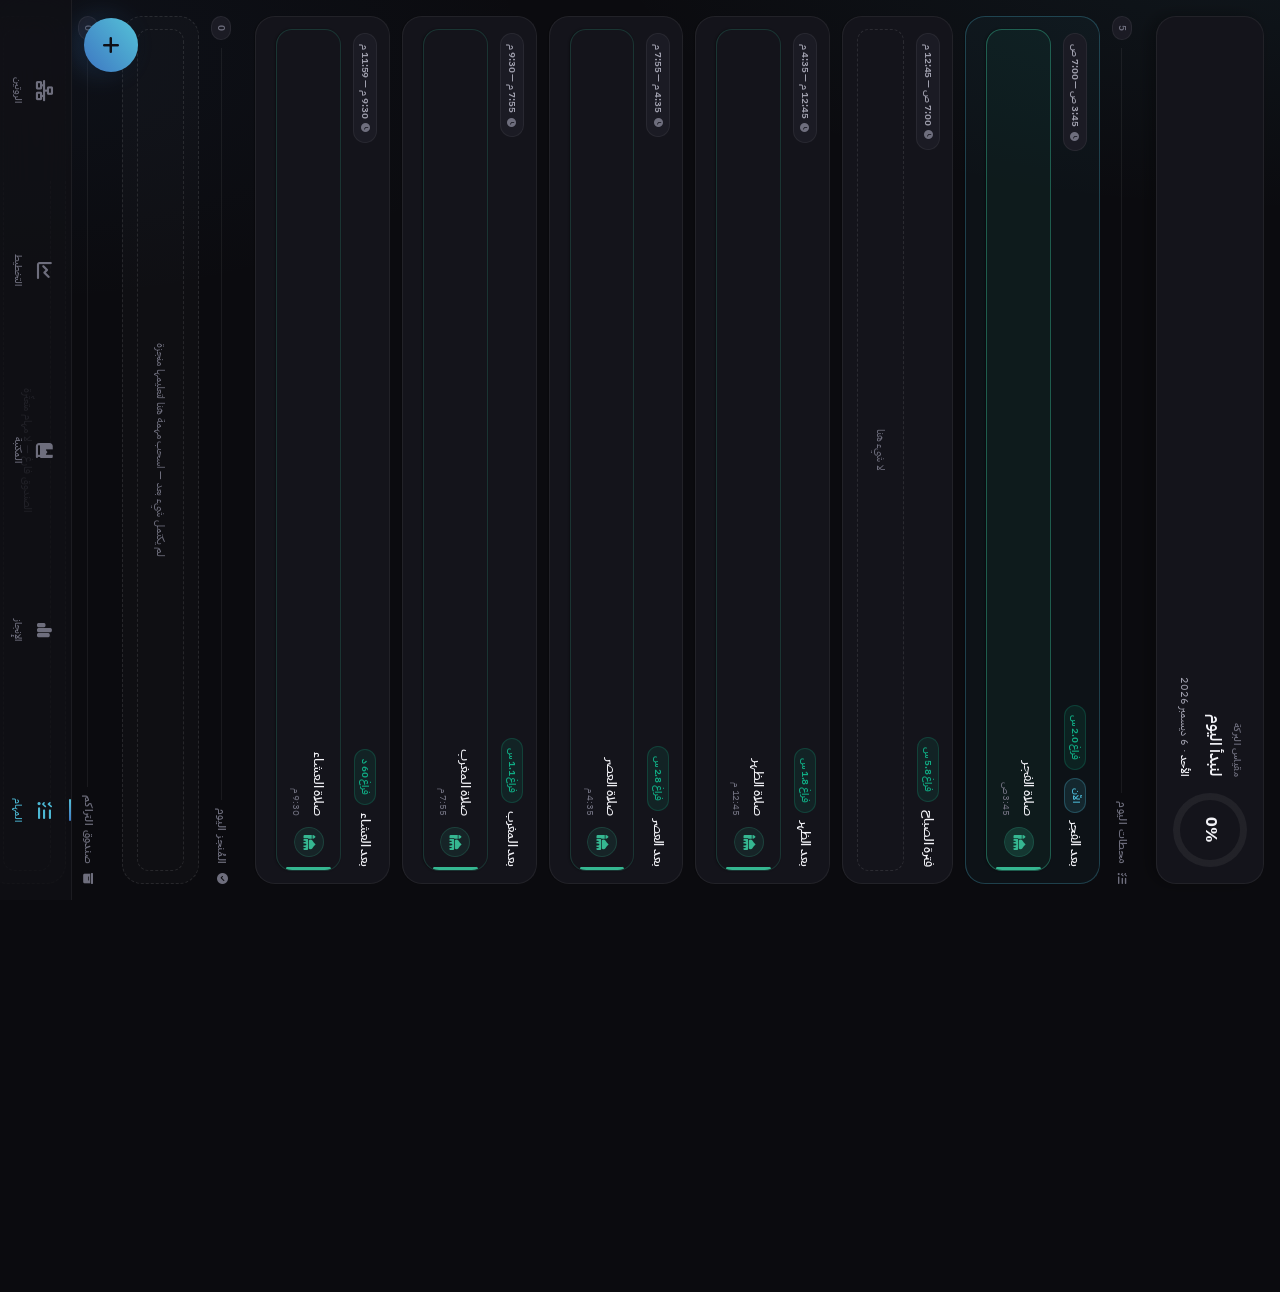
==== commit 4e57fe37: "Add files via upload" ====
--- a/index.html
+++ b/index.html
@@ -288,7 +288,12 @@
         }
         .pc-wk b { display: block; color: var(--ink-2); font-size: 10.5px; margin-top: 2px; font-variant-numeric: tabular-nums; }
         .pc-cell { position: relative; font-size: 12px; }
-        .pc-cell.is-past { opacity: 0.6; }
+        /* يوم مضى: باهت ومشطوب، لا يُخطَّط له */
+        .pc-cell.is-past { opacity: 0.34; }
+        .pc-cell.is-past::before {
+            content: ''; position: absolute; left: 14%; right: 14%; top: 50%;
+            height: 1px; background: currentColor; opacity: 0.5;
+        }
         .pc-pct { position: absolute; bottom: 2px; left: 0; right: 0; font-size: 7.5px; opacity: 0.85; }
         .pc-dot {
             position: absolute; top: 2px; left: 2px; min-width: 13px; height: 13px; line-height: 13px;
@@ -555,9 +560,28 @@
         .rt-slot-name { font-size: 12.5px; color: var(--ink-1); font-weight: 500; }
         .rt-slot-time { font-size: 10.5px; color: var(--ink-3); margin-top: 3px; font-variant-numeric: tabular-nums; }
         .rt-slot-acts { display: flex; gap: 6px; flex-shrink: 0; }
+        .rt-kind { font-size: 10px; color: var(--c, var(--ink-3)); margin-left: 4px; }
         .rt-slot.is-off { opacity: 0.45; }
         .rt-slot.is-off .rt-slot-name { text-decoration: line-through; }
         .rt-icon-btn.danger { color: rgba(238,82,83,0.7); }
+        .rt-slot-tap { cursor: pointer; -webkit-tap-highlight-color: transparent; transition: border-color 0.18s ease; }
+        .rt-slot-tap:active { border-color: var(--line-3); }
+        .rt-more { color: var(--ink-3); font-size: 13px; padding: 4px 6px; flex-shrink: 0; }
+        /* قائمة إجراءات مختصرة (لوح سفلي) */
+        .act-head { text-align: right; margin-bottom: 14px; }
+        .act-title { font-size: 14.5px; font-weight: 600; color: var(--ink-1); }
+        .act-sub { font-size: 11px; color: var(--ink-3); margin-top: 4px; font-variant-numeric: tabular-nums; }
+        .act-list { display: flex; flex-direction: column; gap: 7px; }
+        .act-btn {
+            display: flex; align-items: center; gap: 12px; width: 100%; text-align: right;
+            background: var(--surface-2); border: 1px solid var(--line-1); border-radius: var(--r-sm);
+            color: var(--ink-1); padding: 13px 14px; font-family: inherit; font-size: 13px; cursor: pointer;
+        }
+        .act-btn i { width: 16px; text-align: center; font-size: 12px; color: var(--accent-color); flex-shrink: 0; }
+        .act-btn span { display: flex; flex-direction: column; gap: 2px; }
+        .act-btn small { font-size: 10px; color: var(--ink-3); }
+        .act-btn.danger { color: rgba(238,82,83,0.92); border-color: rgba(238,82,83,0.2); }
+        .act-btn.danger i { color: rgba(238,82,83,0.85); }
         .rt-line-btn { width: 100%; background: none; border: none; border-bottom: 1px solid var(--line-1); font-family: inherit; cursor: pointer; }
         /* مفتاح تشغيل/إيقاف بدل زر يغيّر لونه بالكامل */
         .rt-switch {
@@ -841,6 +865,93 @@
         .cm-dot.broken { background: rgba(238,82,83,0.35); }
         .cm-dot.rest { background: var(--surface-3); }
         .cm-dot.future { background: var(--surface-2); border: 1px solid var(--line-1); }
+        .cm-dot.pen { background: var(--status-work); }
+        .cm-cell { position: relative; }
+        .cm-pen {
+            position: absolute; top: -5px; left: -4px; font-style: normal; font-size: 8.5px; font-weight: 700;
+            background: var(--status-work); color: #1a1206; border-radius: var(--r-pill); padding: 1px 4px; line-height: 1.3;
+            direction: ltr;
+        }
+        .cm-bar.thin { height: 5px; margin: 7px 0 0; }
+        .cm-week-row { padding: 11px 2px; border-bottom: 1px solid var(--line-1); }
+
+        .cm-week-top { display: flex; justify-content: space-between; align-items: baseline; gap: 10px; }
+        .cm-week-name { font-size: 12.5px; color: var(--ink-1); font-weight: 500; }
+        .cm-week-val { font-size: 11px; color: var(--ink-3); font-variant-numeric: tabular-nums; white-space: nowrap; }
+        .cm-week-val b { color: var(--ink-1); font-size: 13px; }
+        .cm-week-row.is-full .cm-bar-fill { background: var(--status-done); }
+        .cm-week-carry { font-size: 10px; color: var(--status-work); margin-top: 6px; }
+        .cm-week-policy { font-size: 10.5px; color: var(--ink-3); padding-top: 11px; }
+        .cm-week-policy i { font-size: 10px; margin-left: 4px; }
+        /* إدارة التعهّد */
+        .cmm-summary { background: var(--surface-2); border: 1px solid var(--line-1); border-radius: var(--r-sm); padding: 12px 14px; margin-bottom: 16px; }
+        .cmm-sum-main { font-size: 13px; color: var(--ink-2); }
+        .cmm-sum-main b { color: var(--ink-1); font-size: 17px; font-variant-numeric: tabular-nums; }
+        .cmm-sum-sub { font-size: 10.5px; color: var(--ink-3); margin-top: 4px; line-height: 1.7; }
+        .cmm-section { padding: 16px 0; border-top: 1px solid var(--line-1); }
+        .cmm-section:first-of-type { border-top: none; padding-top: 0; }
+        .cmm-head { font-size: 12.5px; font-weight: 600; color: var(--ink-1); margin-bottom: 5px; text-align: right; }
+        .cmm-hint { font-size: 10.5px; color: var(--ink-3); line-height: 1.7; margin-bottom: 11px; text-align: right; }
+        .cmm-two { display: grid; grid-template-columns: 1fr 1fr; gap: 10px; }
+        .cmm-two .f-row { margin-bottom: 14px; }
+        .custom-modal-content input[type=date] { color-scheme: dark; min-height: 42px; }
+        .cmm-adjust { display: flex; gap: 8px; flex-wrap: wrap; }
+        .cmm-btn {
+            display: inline-flex; align-items: center; justify-content: center; gap: 7px;
+            background: var(--surface-2); border: 1px solid var(--line-2); color: var(--ink-1);
+            border-radius: var(--r-sm); padding: 10px 14px; font-family: inherit; font-size: 12px; cursor: pointer; white-space: nowrap;
+        }
+        .cmm-btn i { font-size: 10.5px; color: var(--accent-color); }
+        .cmm-btn:active { border-color: var(--accent-line); }
+        .cmm-add { display: flex; gap: 6px; flex: 1; min-width: 170px; }
+        .cmm-add input { width: 64px !important; text-align: center !important; padding: 9px 6px !important; }
+        .cmm-add .cmm-btn { flex: 1; }
+        .cmm-log { display: flex; flex-wrap: wrap; align-items: center; gap: 6px; margin-top: 11px; }
+        .cmm-log span { font-size: 10px; color: var(--ink-2); background: var(--surface-2); border: 1px solid var(--line-1); border-radius: var(--r-pill); padding: 3px 9px; font-variant-numeric: tabular-nums; }
+        .cmm-undo { background: none; border: none; color: var(--accent-color); font-family: inherit; font-size: 10.5px; cursor: pointer; padding: 3px 4px; }
+        .cmm-options { display: flex; flex-direction: column; gap: 7px; }
+        .cmm-opt {
+            display: flex; align-items: flex-start; gap: 11px; text-align: right; width: 100%;
+            background: var(--surface-2); border: 1px solid var(--line-1); border-radius: var(--r-sm);
+            padding: 11px 12px; font-family: inherit; cursor: pointer; color: var(--ink-2);
+        }
+        .cmm-opt-dot { width: 15px; height: 15px; border-radius: 50%; border: 1.5px solid var(--line-3); flex-shrink: 0; margin-top: 2px; }
+        .cmm-opt.active { border-color: var(--accent-line); background: var(--accent-tint); }
+        .cmm-opt.active .cmm-opt-dot { border-color: var(--accent-color); background: radial-gradient(circle, var(--accent-color) 0 4px, transparent 5px); }
+        .cmm-opt-body { display: flex; flex-direction: column; gap: 3px; }
+        .cmm-opt-label { font-size: 12.5px; color: var(--ink-1); font-weight: 500; }
+        .cmm-opt-hint { font-size: 10px; color: var(--ink-3); line-height: 1.6; }
+        .cmm-danger { display: flex; flex-direction: column; gap: 7px; }
+        .cmm-danger-btn {
+            display: flex; align-items: center; gap: 10px; width: 100%; text-align: right;
+            background: none; border: 1px solid rgba(238,82,83,0.22); border-radius: var(--r-sm);
+            color: rgba(238,82,83,0.9); padding: 12px 13px; font-family: inherit; font-size: 12.5px; cursor: pointer;
+        }
+        .cmm-danger-btn i { font-size: 11px; width: 14px; text-align: center; }
+        .cmm-new {
+            display: flex; align-items: center; justify-content: center; gap: 8px; width: 100%;
+            background: none; border: 1px dashed var(--line-3); border-radius: var(--r-sm);
+            color: var(--ink-2); padding: 12px; font-family: inherit; font-size: 12.5px; cursor: pointer; margin-top: 4px;
+        }
+        .st-foot { text-align: center; margin: 22px 0 8px; }
+        .st-foot-btn {
+            display: inline-flex; align-items: center; gap: 8px; background: none;
+            border: 1px solid var(--line-1); border-radius: var(--r-pill); color: var(--ink-3);
+            font-family: inherit; font-size: 11.5px; padding: 9px 16px; cursor: pointer;
+        }
+        .st-foot-btn:active { color: var(--status-delay); border-color: rgba(238,82,83,0.3); }
+        /* شروط التعهّد داخل تفاصيل اليوم */
+        .dd-commit { margin: 12px 0; padding: 12px 12px 4px; border-radius: var(--r-sm); background: var(--surface-2); border: 1px solid var(--line-1); }
+        .dd-commit-head { display: flex; justify-content: space-between; align-items: center; gap: 8px; margin-bottom: 6px; }
+        .dd-commit-title { font-size: 12px; font-weight: 600; color: var(--ink-1); }
+        .dd-commit .cm-verdict { margin-top: 0; }
+        .dd-req { display: flex; align-items: center; gap: 10px; padding: 9px 0; border-top: 1px solid var(--line-1); font-size: 12px; color: var(--ink-2); }
+        .dd-req:first-of-type { border-top: none; }
+        .dd-req .dd-mark { flex-shrink: 0; }
+        .dd-req-name { flex: 1; text-align: right; }
+        .dd-req-sub { font-size: 10px; color: var(--ink-3); }
+        .dd-req.editable { cursor: pointer; }
+        .dd-commit-note { font-size: 10px; color: var(--ink-3); padding: 8px 0 6px; line-height: 1.6; }
 
         .calc-out { background: var(--surface-2); border: 1px solid var(--line-1); border-radius: var(--r-sm); padding: 13px 14px; }
         .calc-row { display: flex; justify-content: space-between; align-items: center; font-size: 12px; color: var(--ink-3); padding: 5px 0; }
@@ -1611,8 +1722,8 @@
 <body>
 
 <!-- مؤشرات التمرير -->
-<div id="dscroll-top" class="drag-scroll-zone top">▲ تمرير للأعلى</div>
-<div id="dscroll-bot" class="drag-scroll-zone bottom">▼ تمرير للأسفل</div>
+<div id="dscroll-top" class="drag-scroll-zone top" aria-hidden="true"></div>
+<div id="dscroll-bot" class="drag-scroll-zone bottom" aria-hidden="true"></div>
 <div id="custom-toast"><span id="toast-text">تم التحديث!</span></div>
 <div id="celebration-overlay" style="display:none;flex-direction:column;">
     <h1 style="font-size:60px;margin:0;"></h1>
@@ -2306,7 +2417,7 @@
         </div>
         <div class="rt-hint" id="routine-slot-hint" style="padding:10px 12px;background:var(--surface-2);border:1px solid var(--line-1);border-radius:var(--r-sm);"></div>
         <div style="display:flex;gap:9px;margin-top:16px;">
-            <button class="btn-prime clickable" style="flex:2;" onclick="submitInlineRoutineSlot()">تثبيت في الشبكة الأسبوعية</button>
+            <button class="btn-prime clickable" style="flex:2;" id="routine-slot-save" onclick="submitInlineRoutineSlot()">تثبيت في الشبكة الأسبوعية</button>
             <button class="btn-prime btn-ghost clickable" style="flex:1;" onclick="closeRoutineSlotModal()">إلغاء</button>
         </div>
     </div>
@@ -2419,13 +2530,13 @@
             <span class="rt-line-name"><i class="fa-brands fa-google-drive"></i> الحفظ في جوجل درايف</span>
             <span class="rt-line-val" id="drive-state">—</span>
         </button>
+        <button class="rt-line rt-line-btn clickable" onclick="cycleDoneFeedback()">
+            <span class="rt-line-name"><i class="fa-solid fa-bell-concierge"></i> تنبيه الإنجاز</span>
+            <span class="rt-line-val" id="done-feedback-state">—</span>
+        </button>
         <button class="rt-line rt-line-btn clickable" onclick="openPrayerSettings()">
             <span class="rt-line-name"><i class="fa-solid fa-mosque"></i> أوقات الصلاة</span>
             <span class="rt-line-val" id="prayer-settings-state">—</span>
-        </button>
-        <button class="rt-line rt-line-btn clickable" onclick="openResetStats()">
-            <span class="rt-line-name"><i class="fa-solid fa-eraser"></i> تصفير سجلّ الإنجاز</span>
-            <span class="rt-line-val"><i class="fa-solid fa-chevron-left"></i></span>
         </button>
         <div class="rt-line">
             <span class="rt-line-name"><i class="fa-solid fa-database"></i> نسخة احتياطية</span>
@@ -3019,7 +3130,7 @@
             <span><i class="cm-dot rest"></i> بلا مهام</span>
             <span><i class="cm-dot future"></i> قادم</span>
         </div>
-        <div class="rt-hint" style="text-align:center;">اضغط أي يوم قادم لتضيف فيه مهمة — ولو بعد شهرين.</div>
+        <div class="rt-hint" style="text-align:center;">اضغط أي يوم قادم لتضيف فيه مهمة — ولو بعد شهرين.<br>الأيام المشطوبة مضت، وتصحيحها من صفحة الإنجاز.</div>
         <button class="btn-prime btn-ghost clickable" onclick="closePlanCalendar()">إغلاق</button>
     </div>
 </div>
@@ -3066,10 +3177,14 @@
         </button>
 
         <div id="drive-actions" style="display:none;">
-            <label class="check-row" style="margin-bottom:12px;">
+            <label class="check-row" style="margin-bottom:8px;">
                 <input type="checkbox" id="drive-auto" onchange="toggleDriveAuto()">
-                <span>مزامنة تلقائية بعد كل تغيير</span>
+                <span>نسخة يومية تلقائية</span>
             </label>
+            <div class="drive-note" style="margin-bottom:12px;">
+                تسجّل الدخول مرة واحدة فقط. بعدها تُرفع نسخة كل يوم تلقائياً مع أول لمسة لك في التطبيق،
+                وقد تومض نافذة جوجل لحظةً وتُغلق وحدها — هذا تجديد صامت للإذن، لا تحتاج فعل شيء.
+            </div>
             <div style="display:flex;gap:9px;">
                 <button class="btn-prime btn-ghost clickable" style="flex:1;" onclick="driveSyncNow(false)"><i class="fa-solid fa-cloud-arrow-up"></i> ارفع الآن</button>
                 <button class="btn-prime btn-ghost clickable" style="flex:1;" onclick="driveRestore()"><i class="fa-solid fa-cloud-arrow-down"></i> استعد</button>
@@ -3433,11 +3548,87 @@
             </div>
             <input type="number" id="commit-duration" value="90" min="7" max="400" style="width:90px;text-align:center;">
         </div>
-        <div class="rt-hint">يبدأ التعهّد من اليوم. كل يوم تسقط فيه مهمة رئيسية يضيف يوماً على المدة.</div>
+        <div class="rt-hint">يبدأ التعهّد من اليوم. الالتزامات اليومية مطلوبة كل يوم — وأي يوم يسقط فيه شيء منها يضيف يوماً على المدة. والحصص الأسبوعية تُحاسَب بنهاية كل أسبوع. تعدّل كل ذلك لاحقاً من «إدارة».</div>
         <div style="display:flex;gap:9px;">
             <button class="btn-prime clickable" style="flex:2;" onclick="startCommitment()">ابدأ التعهّد</button>
             <button class="btn-prime btn-ghost clickable" style="flex:1;" onclick="closeCommitSetup()">إلغاء</button>
         </div>
+    </div>
+</div>
+
+<!-- إجراءات بطاقة الروتين -->
+<div id="rt-actions-modal" class="custom-modal-overlay" onclick="if(event.target===this)closeRoutineActions()">
+    <div class="custom-modal-content">
+        <div class="act-head">
+            <div class="act-title" id="rt-act-title">—</div>
+            <div class="act-sub" id="rt-act-sub">—</div>
+        </div>
+        <div class="act-list">
+            <button class="act-btn clickable" onclick="rtActionEdit()"><i class="fa-solid fa-pen"></i><span>تعديل</span></button>
+            <button class="act-btn clickable" id="rt-act-toggle" onclick="rtActionToggle()"><i class="fa-solid fa-pause"></i><span>تعطيلها اليوم</span></button>
+            <button class="act-btn danger clickable" onclick="rtActionDelete()"><i class="fa-solid fa-trash"></i><span>حذف نهائياً</span></button>
+        </div>
+        <button class="btn-prime btn-ghost clickable" style="margin-top:12px;" onclick="closeRoutineActions()">إلغاء</button>
+    </div>
+</div>
+
+<!-- إدارة التعهّد الجاري -->
+<div id="commit-manage-modal" class="custom-modal-overlay">
+    <div class="custom-modal-content">
+        <h3 class="m-title"><i class="fa-solid fa-sliders"></i> إدارة التعهّد</h3>
+        <div class="cmm-summary" id="cmm-summary"></div>
+
+        <div class="cmm-section">
+            <div class="f-row">
+                <label class="f-label">ما الذي تستعدّ له؟</label>
+                <input type="text" id="cmm-reward" style="width:100%;text-align:right;">
+            </div>
+            <div class="cmm-two">
+                <div class="f-row">
+                    <label class="f-label">المدة (أيام سليمة)</label>
+                    <input type="number" id="cmm-duration" min="7" max="400" inputmode="numeric" style="width:100%;text-align:center;">
+                </div>
+                <div class="f-row">
+                    <label class="f-label">تاريخ البداية</label>
+                    <input type="date" id="cmm-start" style="width:100%;">
+                </div>
+            </div>
+            <button class="btn-prime clickable" onclick="saveCommitBasics()">حفظ التعديلات</button>
+        </div>
+
+        <div class="cmm-section">
+            <div class="cmm-head">تعديل الأيام</div>
+            <div class="cmm-hint">«إرجاع يوم» يضيف يوماً على مدتك فيتأخّر موعد النهاية. كل تعديل يُسجَّل ويمكن التراجع عنه.</div>
+            <div class="cmm-adjust">
+                <button class="cmm-btn clickable" onclick="commitStepBack()"><i class="fa-solid fa-rotate-left"></i> إرجاع يوم</button>
+                <div class="cmm-add">
+                    <input type="number" id="cmm-add-days" value="3" min="1" max="120" inputmode="numeric">
+                    <button class="cmm-btn clickable" onclick="commitAddDays()"><i class="fa-solid fa-plus"></i> إضافة أيام</button>
+                </div>
+            </div>
+            <div id="cmm-adjust-log"></div>
+        </div>
+
+        <div class="cmm-section">
+            <div class="cmm-head">إن نقصت حصّة أسبوعية</div>
+            <div class="cmm-hint">مثال: ثلاث حلقات أسبوعياً وأنجزت اثنتين. يسري الخيار على الأسابيع القادمة.</div>
+            <div id="cmm-policy" class="cmm-options"></div>
+        </div>
+
+        <div class="cmm-section">
+            <button class="rt-line rt-line-btn clickable" id="cmm-prayers-toggle" onclick="toggleCommitPrayers()" style="border-bottom:none;">
+                <span class="rt-line-name"><i class="fa-solid fa-mosque"></i> الصلوات الخمس من شروط اليوم</span>
+                <span class="rt-switch"></span>
+            </button>
+        </div>
+
+        <div class="cmm-section cmm-danger">
+            <button class="cmm-danger-btn clickable" onclick="restartCommitment()"><i class="fa-solid fa-rotate"></i> إعادة التعهّد من البداية</button>
+            <button class="cmm-danger-btn clickable" onclick="openResetStats()"><i class="fa-solid fa-eraser"></i> تصفير سجلّ الإنجاز</button>
+            <button class="cmm-danger-btn clickable" onclick="endCommitment()"><i class="fa-solid fa-flag"></i> إنهاء التعهّد</button>
+        </div>
+        <button class="cmm-new clickable" onclick="startNewCommitmentFromManage()"><i class="fa-solid fa-plus"></i> بدء تعهّد جديد</button>
+        <button class="btn-prime btn-ghost clickable" style="margin-top:12px;" onclick="closeCommitManage()">إغلاق</button>
     </div>
 </div>
 
@@ -3539,6 +3730,9 @@
         </div>
         <div id="st-cats"></div>
     </div>
+    <div class="st-foot">
+        <button class="st-foot-btn clickable" onclick="openResetStats()"><i class="fa-solid fa-eraser"></i> تصفير سجلّ الإنجاز</button>
+    </div>
     </div>
 </div>
 
@@ -3568,7 +3762,60 @@
 // ================================================================
 // الصوت
 // ================================================================
-function playSuccessSound(){try{const c=new(window.AudioContext||window.webkitAudioContext)(),o=c.createOscillator(),g=c.createGain();o.type='sine';o.frequency.setValueAtTime(587.33,c.currentTime);o.frequency.setValueAtTime(880,c.currentTime+0.1);g.gain.setValueAtTime(0.1,c.currentTime);g.gain.exponentialRampToValueAtTime(0.01,c.currentTime+0.4);o.connect(g);g.connect(c.destination);o.start();o.stop(c.currentTime+0.4);}catch(e){}}
+// تنبيه الإنجاز: اهتزاز قصير ناعم، أو نغمة هادئة من نغمتين، أو كلاهما، أو لا شيء.
+// سياق صوت واحد يُعاد استعماله (إنشاء سياق لكل نقرة يستنزف المتصفح).
+const DONE_FEEDBACK_MODES={vibrate:'اهتزاز',chime:'نغمة هادئة',both:'اهتزاز ونغمة',off:'بلا تنبيه'};
+const DONE_FEEDBACK_ORDER=['vibrate','chime','both','off'];
+function canVibrate(){return typeof navigator!=='undefined'&&typeof navigator.vibrate==='function';}
+function doneFeedbackMode(){
+    let m=null;
+    try{m=localStorage.getItem('doneFeedback');}catch(e){}
+    if(DONE_FEEDBACK_MODES[m])return m;
+    return canVibrate()?'vibrate':'chime';
+}
+let _chimeCtx=null;
+function playSoftChime(){
+    try{
+        const AC=window.AudioContext||window.webkitAudioContext;if(!AC)return;
+        if(!_chimeCtx)_chimeCtx=new AC();
+        const c=_chimeCtx;
+        if(c.state==='suspended')c.resume();
+        const t0=c.currentTime+0.01;
+        const master=c.createGain();master.gain.value=0.07;
+        const tone=c.createBiquadFilter();tone.type='lowpass';tone.frequency.value=3600;
+        master.connect(tone);tone.connect(c.destination);
+        // نغمتان صاعدتان (دو ← مي) بهجوم سريع وتلاشٍ طويل، كجرس خشبي صغير
+        [[1046.5,0],[1318.5,0.11]].forEach(([f,dt])=>{
+            [[1,1],[2,0.18]].forEach(([mult,amp])=>{
+                const o=c.createOscillator(),g=c.createGain();
+                o.type='sine';o.frequency.value=f*mult;
+                g.gain.setValueAtTime(0.0001,t0+dt);
+                g.gain.exponentialRampToValueAtTime(amp,t0+dt+0.012);
+                g.gain.exponentialRampToValueAtTime(0.0001,t0+dt+(mult===1?0.75:0.35));
+                o.connect(g);g.connect(master);
+                o.start(t0+dt);o.stop(t0+dt+0.8);
+            });
+        });
+    }catch(e){}
+}
+function playSuccessSound(){
+    const m=doneFeedbackMode();
+    if((m==='vibrate'||m==='both')&&canVibrate()){try{navigator.vibrate([16,60,28]);}catch(e){}}
+    if(m==='chime'||m==='both'||(m==='vibrate'&&!canVibrate()))playSoftChime();
+}
+function cycleDoneFeedback(){
+    const cur=doneFeedbackMode();
+    let next=DONE_FEEDBACK_ORDER[(DONE_FEEDBACK_ORDER.indexOf(cur)+1)%DONE_FEEDBACK_ORDER.length];
+    // جهاز بلا اهتزاز: لا نعرض خيارات لا تعمل عليه
+    if(!canVibrate()&&(next==='vibrate'||next==='both'))next='chime'===cur?'off':'chime';
+    try{localStorage.setItem('doneFeedback',next);}catch(e){}
+    updateDoneFeedbackState();
+    playSuccessSound();
+}
+function updateDoneFeedbackState(){
+    const el=document.getElementById('done-feedback-state');
+    if(el)el.innerText=DONE_FEEDBACK_MODES[doneFeedbackMode()];
+}
 
 // ================================================================
 // نافذة قص وتموضع الصورة المشتركة (تُستخدم من كل نقاط رفع الصور بالتطبيق)
@@ -3933,10 +4180,67 @@
     if(prayerSettings.lastLocCheck!==isoDay())requestPrayerLocation(true);
 }
 
-// تحديد اليوم والأسبوع الحاليين من التاريخ الفعلي
-const todayDateObj=new Date();
-const currentActualDayKey=dayKeysMap[todayDateObj.getDay()];
-const currentWeekKey='w'+Math.min(Math.ceil(todayDateObj.getDate()/7),4);
+// ================================================================
+// اليوم المنطقي
+// ----------------------------------------------------------------
+// يبدأ يومك بانتهاء وقت صلاة الفجر (الأذان + مدّة الصلاة) لا عند منتصف الليل:
+// قيام الليل وتسجيل الوزن بعد منتصف الليل يخصّان اليوم السابق.
+// كل ما في التطبيق ("اليوم"، "هذا الأسبوع"، سجلّ الإنجاز، التعهّد) يُقرأ منه.
+// ================================================================
+const DAY_BOUNDARY_FALLBACK=300; // 05:00 إن لم تُضبط أوقات الصلاة ولا فترة الفجر
+function fajrBoundaryMinutes(date){
+    const a=todayAdhanTimes(date);
+    if(a&&a.fajr)return (_toMin(a.fajr)+(prayerSettings.prayerDuration||30))%1440;
+    const t=getStationEffectiveTimes('fajr');
+    return (t&&t.from)?_toMin(t.from):DAY_BOUNDARY_FALLBACK;
+}
+// مفتاح اليوم المنطقي: قبل انتهاء صلاة الفجر نحسبه لليوم السابق.
+// اليوم الذي أُغلق لا يُفتح ثانية ولو تأخّر الحدّ بتعديل إعدادات الصلاة بعده
+var _logicalDayFloor=null;
+function commitDayKey(d){
+    const now=d?new Date(d):new Date();
+    const cur=now.getHours()*60+now.getMinutes();
+    if(cur<fajrBoundaryMinutes(now))now.setDate(now.getDate()-1);
+    const key=isoDay(now);
+    if(!d&&_logicalDayFloor&&key<_logicalDayFloor)return _logicalDayFloor;
+    return key;
+}
+function dateFromIso(k){const[y,m,d]=k.split('-').map(Number);return new Date(y,m-1,d,12);}
+function daysBetween(aIso,bIso){
+    return Math.round((dateFromIso(bIso)-dateFromIso(aIso))/86400000);
+}
+function addDaysIso(iso,n){const d=dateFromIso(iso);d.setDate(d.getDate()+n);return isoDay(d);}
+// أسابيع التخطيط مربوطة بتاريخ الشهر: w1 = 1-7، w2 = 8-14، w3 = 15-21، w4 = 22 حتى آخره
+function planWeekOf(date){
+    const y=date.getFullYear(),m=date.getMonth(),d=date.getDate();
+    const n=Math.min(Math.ceil(d/7),4);
+    const startDay=(n-1)*7+1;
+    const endDay=(n<4)?n*7:new Date(y,m+1,0).getDate();
+    return{
+        id:`${y}-${String(m+1).padStart(2,'0')}-w${n}`,
+        key:'w'+n,
+        startIso:isoDay(new Date(y,m,startDay,12)),
+        endIso:isoDay(new Date(y,m,endDay,12)),
+        length:endDay-startDay+1
+    };
+}
+
+// تحديد اليوم والأسبوع الحاليين من اليوم المنطقي.
+// قابلة للتحديث: إن بقي التطبيق مفتوحاً عبر حدّ اليوم تُحدَّث في مكانها
+let logicalTodayIso=commitDayKey();
+_logicalDayFloor=logicalTodayIso;
+let todayDateObj=dateFromIso(logicalTodayIso);
+let currentActualDayKey=dayKeysMap[todayDateObj.getDay()];
+let currentWeekKey=planWeekOf(todayDateObj).key;
+function refreshLogicalDayGlobals(){
+    const prevDayKey=currentActualDayKey;
+    logicalTodayIso=commitDayKey();
+    _logicalDayFloor=logicalTodayIso;
+    todayDateObj=dateFromIso(logicalTodayIso);
+    currentActualDayKey=dayKeysMap[todayDateObj.getDay()];
+    currentWeekKey=planWeekOf(todayDateObj).key;
+    if(typeof currentSelectedDay!=='undefined'&&currentSelectedDay===prevDayKey)currentSelectedDay=currentActualDayKey;
+}
 
 let currentSelectedDay=currentActualDayKey;
 let studioActiveTaskIndex=null;
@@ -3954,8 +4258,7 @@
 let longPressTimer=null,selectedGoalIdForMenu=null,currentStationPickerKey=null;
 let pendingPrayerTaskId=null;
 let freeTimeDetailOpen=false;
-let isDraggingNow=false,dragScrollInterval=null;
-const SCROLL_EDGE=80,SCROLL_SPD=10;
+let isDraggingNow=false;
 let editingTaskId=null;
 // متغير لحفظ الهدف المختار في نافذة الإجراء
 let actionGoalId=null;
@@ -3976,11 +4279,12 @@
     h=h%12||12;
     return`${h}:${String(m).padStart(2,'0')} ${ampm}`;
 }
-function getStationTimeLabel(sk){
-    const t=stationTimesDB[sk];
-    if(t&&t.from&&t.to)return`${formatTime12(t.from)} — ${formatTime12(t.to)}`;
-    const def=stationDefaultTimes[sk];
-    return def?`${formatTime12(def.from)} — ${formatTime12(def.to)}`:'اضغط لتحديد الوقت';
+// وقت بطاقة الصلاة: الأذان ونهاية وقت الصلاة المحجوز، لا وقت الفترة كلها
+function prayerTimeLabel(sk){
+    const a=todayAdhanTimes();
+    if(a&&a[sk])return `الأذان ${formatTime12(a[sk])} · حتى ${formatTime12(addMinutesToTime(a[sk],prayerSettings.prayerDuration||30))}`;
+    const t=getStationEffectiveTimes(sk);
+    return (t&&t.from)?formatTime12(t.from):'';
 }
 // ---- أزرار اختيار الوقت المتوقع السريعة (ربع ساعة/نصف ساعة/ساعة/ساعة ونصف/ساعتان) ----
 function setQuickTime(hoursId,minutesId,totalMinutes,el){
@@ -4085,16 +4389,36 @@
     const[h,m]=hhmm.split(':').map(Number);
     return (h||0)*60+(m||0);
 }
+function _fromMin(t){
+    t=((Math.round(t)%1440)+1440)%1440;
+    return String(Math.floor(t/60)).padStart(2,'0')+':'+String(t%60).padStart(2,'0');
+}
+// المسافة بالدقائق من الوقت a إلى الوقت b على مدار الساعة (0..1439)
+function _circDiff(a,b){return(((_toMin(b)-_toMin(a))%1440)+1440)%1440;}
+// يطبّق قاعدة "لا تبدأ الفترة قبل انتهاء الصلاة".
+// إن رُفعت البداية وصارت النهاية قبلها، تُزاح النهاية بنفس الفرق فيبقى طول الفترة كما هو
+// (دون هذا تنقلب الفترة 5:32←5:30 فتُحسب كأنها 24 ساعة)
+function clampStationRange(sk,from,to){
+    const WINDOW=360; // تأخّر أكثر من 6 ساعات يعني أن البداية في الجهة الأخرى من اليوم لا قبل الحدّ
+    const floor=earliestStationStart(sk);
+    if(!floor||!from)return{from:from,to:to,clamped:false};
+    const lag=_circDiff(from,floor);
+    if(lag===0||lag>WINDOW)return{from:from,to:to,clamped:false};
+    let newTo=to;
+    if(to){
+        const dur=_circDiff(from,to);
+        const remaining=_circDiff(floor,to);
+        if(remaining===0||remaining>dur)newTo=_fromMin(_toMin(to)+lag);
+    }
+    return{from:floor,to:newTo,clamped:true,floor:floor};
+}
 function getStationEffectiveTimes(sk){
     const derived=derivedStationTimes();
     const auto=(derived&&derived[sk])?derived[sk]:null;
     const manual=(stationTimesDB[sk]&&stationTimesDB[sk].from)?stationTimesDB[sk]:null;
     if(!manual)return auto||stationDefaultTimes[sk]||{from:'',to:''};
-    // نهايتك اليدوية محترمة دائماً، أما البداية فلا تنزل قبل انتهاء وقت الصلاة
-    const floor=earliestStationStart(sk);
-    let from=manual.from;
-    if(floor&&_toMin(from)<_toMin(floor))from=floor;
-    return{from:from,to:manual.to||(auto?auto.to:'')};
+    const r=clampStationRange(sk,manual.from,manual.to||(auto?auto.to:''));
+    return{from:r.from,to:r.to};
 }
 // نصف ساعة محجوزة لكل صلاة من الصلوات الخمس، تبدأ من وقت أذانها (بداية فترتها الخاصة: فجر/ظهر/عصر/مغرب/عشاء)
 // "الضحى" ليست صلاة مفروضة فلا تُحسب هنا. هذا المجموع (5×نصف ساعة=2.5 ساعة) هو نفسه المحجوز أصلاً بإجمالي اليوم (calcPureFree)
@@ -4119,34 +4443,95 @@
     const el=document.getElementById('today-date-label');if(!el)return;
     const dayNames=['الأحد','الإثنين','الثلاثاء','الأربعاء','الخميس','الجمعة','السبت'];
     const monthNames=['يناير','فبراير','مارس','أبريل','مايو','يونيو','يوليو','أغسطس','سبتمبر','أكتوبر','نوفمبر','ديسمبر'];
-    const now=new Date();
+    const now=todayDateObj;   // اليوم المنطقي: بعد منتصف الليل وقبل الفجر ما زلنا في يومنا
     el.innerHTML=`<strong>${dayNames[now.getDay()]}</strong> · ${now.getDate()} ${monthNames[now.getMonth()]} ${now.getFullYear()}`;
 }
 
 // ================================================================
-// التمرير التلقائي أثناء السحب
-// ================================================================
+// التمرير التلقائي أثناء السحب — محرّك واحد لكل الصفحات
+// ----------------------------------------------------------------
+// كل محرّكات السحب (المهام، التخطيط، الفترات، ترتيب المكتبة) تبلّغه بموضع
+// الإصبع/الفأرة. يبدأ التمرير عند الاقتراب من حافّة منطقة التمرير ويتسارع كلما
+// اقترب منها، ويستمر والإصبع ثابت، ثم يخبر محرّك السحب بعد كل خطوة ليعيد
+// تحديد الهدف تحت الإصبع (فالصفحة تحرّكت والإصبع لم يتحرّك).
+// ================================================================
+const DRAG_EDGE_PX=96;          // عمق منطقة الحافّة
+const DRAG_MAX_SPEED=22;        // أقصى إزاحة لكل إطار
+const DragScroll={
+    active:false,x:0,y:0,raf:0,onStep:null,scroller:null,
+    // أقرب حاوية قابلة للتمرير للعنصر المسحوب (لوح سفلي مثلاً)، وإلا الصفحة نفسها
+    _findScroller(el){
+        for(let n=el;n&&n!==document.body&&n!==document.documentElement;n=n.parentElement){
+            const st=getComputedStyle(n);
+            if(/(auto|scroll)/.test(st.overflowY)&&n.scrollHeight>n.clientHeight+4)return n;
+        }
+        return null;
+    },
+    begin(sourceEl,onStep){
+        this.active=true;
+        this.onStep=onStep||null;
+        this.scroller=sourceEl?this._findScroller(sourceEl):null;
+    },
+    update(x,y){
+        this.x=x;this.y=y;
+        if(this.active&&!this.raf&&this._speed())this._loop();
+    },
+    end(){
+        this.active=false;this.onStep=null;this.scroller=null;
+        if(this.raf){cancelAnimationFrame(this.raf);this.raf=0;}
+        this._zones(0);
+    },
+    _bounds(){
+        if(this.scroller){const r=this.scroller.getBoundingClientRect();return{top:r.top,bottom:r.bottom};}
+        const nav=document.querySelector('.bottom-nav');
+        // الشريط السفلي ثابت (fixed) فلا offsetParent له؛ نقيس ارتفاعه إن كان ظاهراً
+        const navH=(nav&&getComputedStyle(nav).display!=='none')?nav.getBoundingClientRect().height:0;
+        return{top:0,bottom:window.innerHeight-navH};
+    },
+    _speed(){
+        const b=this._bounds();
+        const depthTop=(b.top+DRAG_EDGE_PX)-this.y, depthBot=this.y-(b.bottom-DRAG_EDGE_PX);
+        const ease=d=>Math.max(2,Math.round(DRAG_MAX_SPEED*Math.min(1,d/DRAG_EDGE_PX)**1.4));
+        if(depthTop>0&&this._canScroll(-1))return -ease(depthTop);
+        if(depthBot>0&&this._canScroll(1))return ease(depthBot);
+        return 0;
+    },
+    _canScroll(dir){
+        const sc=this.scroller||document.scrollingElement||document.documentElement;
+        return dir<0?sc.scrollTop>0:(sc.scrollTop+sc.clientHeight<sc.scrollHeight-1);
+    },
+    _zones(v){
+        const t=document.getElementById('dscroll-top'),b=document.getElementById('dscroll-bot');
+        if(t)t.classList.toggle('visible',v<0);
+        if(b)b.classList.toggle('visible',v>0);
+    },
+    _loop(){
+        const step=()=>{
+            const v=this.active?this._speed():0;
+            this._zones(v);
+            if(!v){this.raf=0;return;}
+            if(this.scroller)this.scroller.scrollTop+=v;else window.scrollBy(0,v);
+            if(this.onStep)this.onStep(this.x,this.y);
+            this.raf=requestAnimationFrame(step);
+        };
+        this.raf=requestAnimationFrame(step);
+    }
+};
+// أسماء قديمة تستدعيها معالجات dragend المتفرقة
+function stopAutoScroll(){DragScroll.end();}
+let _lastPointerType='mouse';
 function initDragAutoScroll(){
-    document.addEventListener('dragover',e=>{if(isDraggingNow)handleScrollEdge(e.clientY);},{passive:true});
-    document.addEventListener('dragend',stopAutoScroll,{passive:true});
-    document.addEventListener('touchmove',e=>{if(isDraggingNow)handleScrollEdge(e.touches[0].clientY);},{passive:true});
-    document.addEventListener('touchend',stopAutoScroll,{passive:true});
-}
-function handleScrollEdge(y){
-    const wh=window.innerHeight;
-    const topZ=document.getElementById('dscroll-top'),botZ=document.getElementById('dscroll-bot');
-    if(y<SCROLL_EDGE){
-        topZ.classList.add('visible');botZ.classList.remove('visible');
-        if(!dragScrollInterval)dragScrollInterval=setInterval(()=>window.scrollBy(0,-SCROLL_SPD),16);
-    } else if(y>wh-SCROLL_EDGE-60){
-        botZ.classList.add('visible');topZ.classList.remove('visible');
-        if(!dragScrollInterval)dragScrollInterval=setInterval(()=>window.scrollBy(0,SCROLL_SPD),16);
-    } else stopAutoScroll();
-}
-function stopAutoScroll(){
-    clearInterval(dragScrollInterval);dragScrollInterval=null;
-    document.getElementById('dscroll-top').classList.remove('visible');
-    document.getElementById('dscroll-bot').classList.remove('visible');
+    document.addEventListener('pointerdown',e=>{_lastPointerType=e.pointerType||'mouse';},{capture:true,passive:true});
+    document.addEventListener('touchstart',()=>{_lastPointerType='touch';},{capture:true,passive:true});
+    // باللمس نستعمل محرّكنا (ضغطة مطوّلة ثم سحب) — السحب الأصلي في متصفح الهاتف
+    // يتعارض معه ويلغي أحداث اللمس، فنمنعه
+    document.addEventListener('dragstart',e=>{
+        if(_lastPointerType==='touch'){e.preventDefault();return;}
+        DragScroll.begin(e.target);
+    },true);
+    document.addEventListener('dragover',e=>DragScroll.update(e.clientX,e.clientY),true);
+    document.addEventListener('dragend',()=>{DragScroll.end();isDraggingNow=false;},true);
+    document.addEventListener('drop',()=>{DragScroll.end();isDraggingNow=false;},true);
 }
 
 // ================================================================
@@ -4156,6 +4541,33 @@
     let active=false,startX=0,startY=0,ghost=null,curZone=null,curInsertBeforeId=null,pressTimer=null,cancelled=false;
     const LONGPRESS_DRAG_MS=420; // ضغطة معتدلة: ليست سريعة خاطفة ولا طويلة جداً
     const MOVE_CANCEL_THRESHOLD=12; // إذا تحرك الإصبع أكثر من هذا قبل انتهاء المؤقت، يُعتبر سكرول ويُلغى السحب
+    const ZONES='.station-tasks-drop-zone,#parking-lot-tasks-container,#done-tasks-container,.day-period-drop-zone,.day-bucket-card,#specific-week-pool-container,[id^="day-main-drop-"]';
+    // تحديد منطقة الإفلات وموضع الإدراج تحت نقطة معيّنة — يُستدعى مع الحركة ومع كل خطوة تمرير
+    const detectAt=(cx,cy)=>{
+        if(ghost){ghost.style.left=(cx-card.offsetWidth/2)+'px';ghost.style.top=(cy-30)+'px';}
+        const el=document.elementFromPoint(cx,cy);
+        const z=el&&el.closest(ZONES);
+        if(z!==curZone){
+            if(curZone)curZone.classList.remove('drag-over','drag-over-period');
+            curZone=z;
+            if(z){z.classList.add(z.classList.contains('day-period-drop-zone')?'drag-over-period':'drag-over');}
+        }
+        curInsertBeforeId=null;
+        if(z&&z.classList.contains('station-tasks-drop-zone')){
+            const draggedId=getTaskId();
+            const siblings=[...z.querySelectorAll('[id^="task-dom-"]')].filter(el=>el.id!=='task-dom-'+draggedId);
+            for(const s of siblings){
+                const r=s.getBoundingClientRect();
+                if(cy<r.top+r.height/2){curInsertBeforeId=s.id.replace('task-dom-','');break;}
+            }
+        }
+    };
+    const finish=()=>{
+        active=false;isDraggingNow=false;
+        card.style.opacity='';
+        if(ghost){ghost.remove();ghost=null;}
+        DragScroll.end();
+    };
 
     card.addEventListener('touchstart',e=>{
         startX=e.touches[0].clientX;startY=e.touches[0].clientY;
@@ -4165,58 +4577,35 @@
             if(cancelled)return;
             active=true;isDraggingNow=true;
             card.style.opacity='0.35';
-            // إنشاء ghost
             ghost=card.cloneNode(true);
+            ghost.removeAttribute('id');
             ghost.style.cssText=`position:fixed;opacity:0.7;pointer-events:none;z-index:99999;width:${card.offsetWidth}px;transform:scale(1.03);transition:none;border:2px dashed var(--accent-color);border-radius:12px;`;
             ghost.style.left=(startX-card.offsetWidth/2)+'px';
             ghost.style.top=(startY-30)+'px';
             document.body.appendChild(ghost);
-            if(navigator.vibrate)navigator.vibrate(15); // اهتزاز خفيف اختياري كتأكيد بصري/حسي لبدء السحب
+            DragScroll.begin(card,(x,y)=>detectAt(x,y));
+            DragScroll.update(startX,startY);
+            if(navigator.vibrate)navigator.vibrate(15); // تأكيد حسّي لبدء السحب
         },LONGPRESS_DRAG_MS);
     },{passive:true});
     card.addEventListener('touchmove',e=>{
-        const dx=Math.abs(e.touches[0].clientX-startX),dy=Math.abs(e.touches[0].clientY-startY);
+        const cx=e.touches[0].clientX,cy=e.touches[0].clientY;
         if(!active){
-            // لسا ما بدأ السحب: إذا تحرك الإصبع بشكل واضح قبل انتهاء المؤقت، هذا سكرول عادي وليس سحب → ألغِ المؤقت
-            if(dx>MOVE_CANCEL_THRESHOLD||dy>MOVE_CANCEL_THRESHOLD){
-                cancelled=true;
-                clearTimeout(pressTimer);
+            // لم يبدأ السحب بعد: حركة واضحة قبل انتهاء المؤقت = تمرير عادي
+            if(Math.abs(cx-startX)>MOVE_CANCEL_THRESHOLD||Math.abs(cy-startY)>MOVE_CANCEL_THRESHOLD){
+                cancelled=true;clearTimeout(pressTimer);
             }
-            return; // لا تفعّل السحب، واسمح بالتمرير الطبيعي للصفحة
+            return;
         }
         e.preventDefault();
-        const cx=e.touches[0].clientX,cy=e.touches[0].clientY;
-        if(ghost){ghost.style.left=(cx-card.offsetWidth/2)+'px';ghost.style.top=(cy-30)+'px';}
-        handleScrollEdge(cy);
-        const el=document.elementFromPoint(cx,cy);
-        const selectors='.station-tasks-drop-zone,#parking-lot-tasks-container,#done-tasks-container,.day-period-drop-zone,#specific-week-pool-container,#day-main-drop-'+Object.keys(dayNamesArabic).join(',#day-main-drop-');
-        const z=el&&(el.matches(selectors)?el:el.closest('.station-tasks-drop-zone,#parking-lot-tasks-container,#done-tasks-container,.day-period-drop-zone,.day-bucket-card,#specific-week-pool-container,[id^="day-main-drop-"]'));
-        if(z!==curZone){
-            if(curZone)curZone.classList.remove('drag-over','drag-over-period');
-            curZone=z;
-            if(z){z.classList.add(z.classList.contains('day-period-drop-zone')?'drag-over-period':'drag-over');}
-        }
-        // تحديد أقرب بطاقة لحساب موضع الإدراج (لدعم إعادة الترتيب صعوداً/نزولاً داخل نفس المحطة فقط)
-        if(z&&z.classList.contains('station-tasks-drop-zone')){
-            const draggedId=getTaskId();
-            const siblings=[...z.querySelectorAll('[id^="task-dom-"]')].filter(el=>el.id!=='task-dom-'+draggedId);
-            curInsertBeforeId=null;
-            for(const s of siblings){
-                const r=s.getBoundingClientRect();
-                if(cy<r.top+r.height/2){curInsertBeforeId=s.id.replace('task-dom-','');break;}
-            }
-        } else {
-            curInsertBeforeId=null;
-        }
+        detectAt(cx,cy);
+        DragScroll.update(cx,cy);
     },{passive:false});
-    card.addEventListener('touchend',e=>{
+    card.addEventListener('touchend',()=>{
         clearTimeout(pressTimer);
         cancelled=true;
-        if(!active){active=false;return;}
-        active=false;isDraggingNow=false;
-        card.style.opacity='';
-        if(ghost){ghost.remove();ghost=null;}
-        stopAutoScroll();
+        if(!active)return;
+        finish();
         if(curZone){
             curZone.classList.remove('drag-over','drag-over-period');
             if(onDropCb)onDropCb(getTaskId(),curZone,curInsertBeforeId);
@@ -4225,8 +4614,8 @@
         }
     },{passive:true});
     card.addEventListener('touchcancel',()=>{
-        clearTimeout(pressTimer);cancelled=true;active=false;isDraggingNow=false;
-        card.style.opacity='';if(ghost){ghost.remove();ghost=null;}
+        clearTimeout(pressTimer);cancelled=true;
+        if(active)finish();
         if(curZone){curZone.classList.remove('drag-over','drag-over-period');curZone=null;}
     },{passive:true});
 }
@@ -4284,31 +4673,41 @@
     const x=d||new Date();
     return `${x.getFullYear()}-${String(x.getMonth()+1).padStart(2,'0')}-${String(x.getDate()).padStart(2,'0')}`;
 }
-function recordTodayStats(){
+// معرّف عنصر المكتبة الذي تتبعه المهمة (إن وُجد)
+function taskLibraryId(t){
+    const f=(typeof taskLibrarySource==='function')?taskLibrarySource(t):null;
+    return f?f.item.id:(t.libParentId||t.coreSourceId||null);
+}
+// حالة المهمة كما تُحتسب ليومٍ بعينه.
+// صلاة الفجر تُؤدّى قبل حدّ اليوم بدقائق، فتُنسب لليوم الذي تبدأ به لا للذي ينتهي
+function taskStatusForDay(t,dayIso){
+    if(t.isPrayerAnchor&&t.doneLog)return t.doneLog[dayIso]?'done':'wait';
+    return t.status==='done'?'done':'wait';
+}
+function recordTodayStats(dayIso){
     try{
-        const key=isoDay();
+        const key=dayIso||commitDayKey();
         const rec={total:0,done:0,focusSeconds:0,byCat:{}};
-        storedDailyTasks.filter(taskBelongsToToday).forEach(t=>{
-            // المهام المركونة (تراكم) ليست جزءاً من حِمل اليوم
-            if(t.status==='parking')return;
+        const list=storedDailyTasks.filter(t=>taskBelongsToToday(t)&&t.status!=='parking');
+        list.forEach(t=>{
             const cat=t.isPrayerAnchor?'god':(t.category||'noCategory');
             if(!rec.byCat[cat])rec.byCat[cat]={total:0,done:0};
             rec.total++;rec.byCat[cat].total++;
-            if(t.status==='done'){rec.done++;rec.byCat[cat].done++;}
+            if(taskStatusForDay(t,key)==='done'){rec.done++;rec.byCat[cat].done++;}
             rec.focusSeconds+=(t.totalSecondsSpent||0);
         });
         // نحفظ المهام بأسمائها لا أرقاماً فقط، حتى يمكن مراجعة يوم مضى وتصحيحه
-        rec.tasks=storedDailyTasks.filter(t=>taskBelongsToToday(t)&&t.status!=='parking').map(t=>({
+        rec.tasks=list.map(t=>({
             id:t.id,title:t.title,category:t.category||'noCategory',
-            status:t.status==='done'?'done':'wait',
+            status:taskStatusForDay(t,key),
             unitKind:t.unitKind||null,
-            libParentId:t.libParentId||t.coreSourceId||null,
+            libParentId:taskLibraryId(t),
+            prayer:t.isPrayerAnchor?(t.station||true):undefined,
             mastery:(t.masteryPercent!==undefined)?t.masteryPercent:null,
             isCore:taskIsCore(t),
             focusSeconds:t.totalSecondsSpent||0
         }));
-        // نخزّن حصّة المهام الرئيسية ليقرأها التعهّد لاحقاً بلا تأشير منفصل
-        const core=storedDailyTasks.filter(t=>taskBelongsToToday(t)&&t.status!=='parking'&&taskIsCore(t));
+        const core=rec.tasks.filter(t=>t.isCore);
         rec.coreTotal=core.length;
         rec.coreDone=core.filter(t=>t.status==='done').length;
         rec.rate=rec.total?rec.done/rec.total:0;
@@ -4596,41 +4995,124 @@
 }
 
 // ================================================================
-// انتقال اليوم التلقائي
-// ================================================================
+// إغلاق اليوم
+// ----------------------------------------------------------------
+// بانتهاء وقت صلاة الفجر يُغلق اليوم المنطقي: المنجزات تختفي، وغير المنجزة
+// تنزل لصندوق التراكم، والالتزامات اليومية تسقط (لا تُقضى في يوم آخر)،
+// ويُحسم حكم اليوم في التعهّد. يعمل عند الفتح، وكل نصف دقيقة والتطبيق مفتوح.
+// ================================================================
+const DAY_CLOSE_MAX_SPAN=40;   // أقصى عدد أيام تُغلق دفعة واحدة بعد غياب طويل
+function readLastKnownDay(){
+    const raw=localStorage.getItem('lastKnownDay')||'';
+    if(/^L\d{4}-\d{2}-\d{2}$/.test(raw))return raw.slice(1);
+    if(raw){const d=new Date(raw);if(!isNaN(d.getTime()))return isoDay(d);}   // صيغة قديمة
+    return null;
+}
+// كل (يوم، أسبوع تخطيط) انقضى بين آخر يوم معروف واليوم الجديد
+function endedDaySlots(fromIso,toIso){
+    const slots=[];
+    let iso=fromIso;
+    for(let i=0;i<DAY_CLOSE_MAX_SPAN&&iso<toIso;i++){
+        const d=dateFromIso(iso);
+        slots.push({dayKey:dayKeysMap[d.getDay()],weekKey:planWeekOf(d).key});
+        iso=addDaysIso(iso,1);
+    }
+    return slots;
+}
+// مهمة التزام يومي (أذكار، سلوك، صلاة…) — تُولد كل يوم ولا تُرحَّل
+function isDailyCoreTask(t){
+    const f=taskLibrarySource(t);
+    if(!f||!f.item.isCore)return false;
+    return coreRecurrenceOf(f.item,f.type).type==='daily';
+}
+function closeEndedDays(lastIso,newIso){
+    const slots=endedDaySlots(lastIso,newIso);
+    const ended=t=>!t.targetDay||slots.some(sl=>sl.dayKey===t.targetDay&&
+        (!t.targetWeek||t.targetWeek==='all'||t.targetWeek===sl.weekKey));
+    const unbind={};
+    let moved=0;
+    storedDailyTasks=storedDailyTasks.map(t=>{
+        if(t.isPrayerAnchor||t.status==='parking'||!ended(t))return t;
+        if(t.targetDay)(unbind[t.targetDay]=unbind[t.targetDay]||[]).push(t.id);
+        if(t.status==='done')return null;
+        if(isDailyCoreTask(t))return null;
+        t.status='parking';moved++;
+        return t;
+    }).filter(Boolean);
+    // المهمة المحذوفة أو المركونة لم تعد تشغل فترة يومها
+    Object.keys(unbind).forEach(dk=>{
+        if(!periodTasksDB[dk])return;
+        Object.keys(periodTasksDB[dk]).forEach(sk=>{
+            periodTasksDB[dk][sk]=(periodTasksDB[dk][sk]||[]).filter(id=>!unbind[dk].includes(id));
+        });
+    });
+    savePeriodTasks();
+    syncPrayerAnchors();
+    saveTasks();
+    freezeCommitDaysBefore(newIso);
+    showToast(moved?`بدأ يوم جديد — ${moved} ${moved===1?'مهمة نزلت':'مهام نزلت'} لصندوق التراكم`:'بدأ يوم جديد');
+}
 function checkDayTransition(){
-    const savedDay=localStorage.getItem('lastKnownDay');
-    // اليوم "المنطقي" ينتهي عند أذان الفجر: قيام الليل وتسجيل الوزن
-    // يقعان بعد منتصف الليل ويخصّان اليوم السابق، فلا يُغلق اليوم قبلهما.
-    const logical=commitDayKey();
-    const todayStr='L'+logical;
-    if(savedDay&&savedDay!==todayStr){
-        // يوم جديد: المنجزات تختفي، غير المنجزة تنزل للتراكم
-        const yesterdayKey=dayKeysMap[(todayDateObj.getDay()+6)%7];
-        const idsToUnbind=[]; // معرّفات يجب إزالتها من فترة يوم الأمس (منجزة محذوفة أو مركونة/متعثرة)
-        // تخصّ عملية الإقفال يومَ الأمس وحده: مهام بقية الأسبوع تبقى في أيامها
-        // ولا تنزل لصندوق التراكم قبل أن يحلّ موعدها
-        const belongedToEndedDay=t=>!t.targetDay||t.targetDay===yesterdayKey;
-        storedDailyTasks=storedDailyTasks.map(t=>{
-            if(t.isPrayerAnchor){t.status='wait';t.withSunnah=false;return t;}
-            if(!belongedToEndedDay(t))return t;                      // يوم قادم: لا نمسّه
-            if(t.status==='done'){idsToUnbind.push(t.id);return null;} // تحذف المنجزة
-            if(t.status==='wait'||t.status==='work'){idsToUnbind.push(t.id);t.status='parking';return t;}
-            return t;
-        }).filter(Boolean);
-        // تحرير فترات يوم الأمس (الربط الكامل بين المحطة والفترة): المهمة المحذوفة/المركونة لم تعد تشغل أي فترة
-        if(idsToUnbind.length&&periodTasksDB[yesterdayKey]){
-            Object.keys(periodTasksDB[yesterdayKey]).forEach(sk=>{
-                periodTasksDB[yesterdayKey][sk]=periodTasksDB[yesterdayKey][sk].filter(id=>!idsToUnbind.includes(id));
-            });
-            savePeriodTasks();
-        }
-        saveTasks();
-        showToast('بدأ يوم جديد — المهام المتعثّرة نزلت لصندوق التراكم');
-    }
-    localStorage.setItem('lastKnownDay',todayStr);
+    const newIso=commitDayKey();
+    const lastIso=readLastKnownDay();
+    if(lastIso&&lastIso<newIso)closeEndedDays(lastIso,newIso);
+    localStorage.setItem('lastKnownDay','L'+newIso);
     rolloverParkingToWeekPool();
     cleanupDuplicateCoreTasks();
+}
+// ما يلزم كل يوم جديد: الصلوات، والالتزامات اليومية، والتذكيرات المستحقّة
+function startOfDayRoutines(){
+    refreshRoutineSuspensions();
+    injectDailyPrayerTasks();
+    if(syncPrayerAnchors())saveTasks();
+    ensureDailyCoreTasks();
+    injectScheduledForToday();
+}
+// ---- مراقبة حدّ اليوم والتطبيق مفتوح ----
+const DAY_WATCH_INTERVAL_MS=30000;
+let _dayWatchTimer=null;
+// لا نُغلق اليوم من تحت نافذة مفتوحة أو مؤقّت يعمل: نؤجّل للدورة التالية
+function dayCloseWouldInterrupt(){
+    if(isPomoRunning||isWmPomoRunning)return true;
+    return [...document.querySelectorAll('.custom-modal-overlay,.prayer-confirm-modal-overlay,.edit-task-overlay,.goal-action-modal-overlay,.image-cropper-overlay,.focus-studio')]
+        .some(el=>el.style.display&&el.style.display!=='none');
+}
+function rerenderAfterDayChange(){
+    renderTodayDateLabel();
+    markCurrentWeekTab();
+    highlightCurrentDayInGrid();
+    renderDailyTasks();
+    const active=document.querySelector('.app-screen.active-screen');
+    const id=active?active.id:'';
+    if(id==='screen-plan')switchHierarchicalViewContext(currentWeekKey);
+    else if(id==='screen-routine')renderCurrentDaySlots();
+    else if(id==='screen-library')renderLibrary();
+    else if(id==='screen-stats'){if(statsTab==='commit')renderCommitment();else renderStats();}
+}
+function rollToNewLogicalDay(){
+    recordTodayStats(logicalTodayIso);     // لقطة أخيرة لليوم المنتهي
+    refreshLogicalDayGlobals();
+    activePlanWeekContext=currentWeekKey;
+    checkDayTransition();
+    startOfDayRoutines();
+    rerenderAfterDayChange();
+    armDailyDriveBackup();
+}
+function watchLogicalDay(){
+    // إلى الأمام فقط: تعديل إعدادات الصلاة بعد الفجر قد يُرجع الحدّ، ولا نعيد فتح يوم أُغلق
+    if(commitDayKey()>logicalTodayIso){
+        if(dayCloseWouldInterrupt())return;
+        rollToNewLogicalDay();
+        return;
+    }
+    // بعد أذان الفجر تُنسب صلاة الفجر لليوم الجديد ولو لم يُغلق السابق بعد
+    if(syncPrayerAnchors()){saveTasks();if(!dayCloseWouldInterrupt())renderDailyTasks();}
+}
+function startDayWatcher(){
+    clearInterval(_dayWatchTimer);
+    _dayWatchTimer=setInterval(watchLogicalDay,DAY_WATCH_INTERVAL_MS);
+    document.addEventListener('visibilitychange',()=>{if(document.visibilityState==='visible')watchLogicalDay();});
+    window.addEventListener('focus',watchLogicalDay);
 }
 
 // ================================================================
@@ -4661,10 +5143,32 @@
     }
 }
 
+// أهداف بقيت في صندوق أسبوع انقضى (لم تُسحب لأي يوم) تصعد للأسبوع الجديد.
+// بدونها تبقى الحلقة الناقصة عالقة في أسبوع مضى، ويقفز التوزيع للحلقة التي بعدها.
+function carryLeftoverWeekGoals(savedWeekId){
+    const keys=['w1','w2','w3','w4'];
+    const cur=keys.indexOf(currentWeekKey);
+    const m=/^(\d{4}-\d{2})-w\d$/.exec(savedWeekId||'');
+    const monthChanged=m?(m[1]!==planWeekOf(todayDateObj).id.slice(0,7)):false;
+    const past=keys.filter((k,i)=>monthChanged?k!==currentWeekKey:i<cur);
+    let moved=0;
+    hierarchicalGoalsDatabase.forEach(g=>{
+        if(past.includes(g.targetContext)){g.targetContext=currentWeekKey;g.carriedOver=true;moved++;}
+    });
+    if(moved){
+        localStorage.setItem('hGoalsDB',JSON.stringify(hierarchicalGoalsDatabase));
+        setTimeout(()=>showToast(`صعد ${moved} ${moved===1?'هدف':'أهداف'} من الأسبوع الماضي إلى هذا الأسبوع`),2400);
+    }
+}
 function rolloverParkingToWeekPool(){
-    const savedWeek=localStorage.getItem('lastKnownWeek');
-    if(savedWeek===currentWeekKey){return;}
-    if(savedWeek){
+    // المفتاح يحمل الشهر: 'w1' وحدها تتكرّر كل شهر فلا تكشف انتقال الأسبوع
+    const curId=planWeekOf(todayDateObj).id;
+    const saved=localStorage.getItem('lastKnownWeek');
+    if(saved===curId)return;
+    // ترقية الصيغة القديمة دون تحريك شيء إن كنّا في الأسبوع نفسه
+    if(saved&&/^w\d$/.test(saved)&&saved===currentWeekKey){localStorage.setItem('lastKnownWeek',curId);return;}
+    if(saved){
+        carryLeftoverWeekGoals(saved);
         const stuck=storedDailyTasks.filter(t=>t.status==='parking'&&!t.isPrayerAnchor);
         if(stuck.length){
             stuck.forEach(t=>{
@@ -4689,7 +5193,7 @@
             setTimeout(()=>showToast(`انتقلت ${stuck.length} مهمة متراكمة إلى أهداف الأسبوع`),1200);
         }
     }
-    localStorage.setItem('lastKnownWeek',currentWeekKey);
+    localStorage.setItem('lastKnownWeek',curId);
 }
 
 // إرجاع المهام المنجزة يتم الآن بالسحب مباشرة - لا حاجة لدالة منفصلة
@@ -5621,15 +6125,15 @@
 function closeStationTimePicker(){document.getElementById('station-time-picker-overlay').style.display='none';currentStationPickerKey=null;}
 function saveStationTime(){
     if(!currentStationPickerKey)return;
-    let from=document.getElementById('station-tp-from').value;
-    const to=document.getElementById('station-tp-to').value;
-    const floor=earliestStationStart(currentStationPickerKey);
-    let clamped=false;
-    if(floor&&from&&_toMin(from)<_toMin(floor)){from=floor;clamped=true;}
-    stationTimesDB[currentStationPickerKey]={from:from,to:to};
+    const rawFrom=document.getElementById('station-tp-from').value;
+    const rawTo=document.getElementById('station-tp-to').value;
+    if(!rawFrom||!rawTo){showToast('حدّد البداية والنهاية','var(--status-delay)');return;}
+    if(rawFrom===rawTo){showToast('البداية والنهاية متطابقتان','var(--status-delay)');return;}
+    const r=clampStationRange(currentStationPickerKey,rawFrom,rawTo);
+    stationTimesDB[currentStationPickerKey]={from:r.from,to:r.to};
     localStorage.setItem('stationTimesDB',JSON.stringify(stationTimesDB));
     closeStationTimePicker();
-    showToast(clamped?`ضُبطت البداية على ${formatTime12(floor)} — لا تبدأ الفترة قبل انتهاء الصلاة`:'تم تحديد الوقت');
+    showToast(r.clamped?`ضُبطت الفترة على ${formatTime12(r.from)} — ${formatTime12(r.to)} · لا تبدأ قبل انتهاء الصلاة`:'تم تحديد الوقت');
     renderDailyTasks();
 }
 function startStationLongPress(sk,e){e.preventDefault();stationLongPressTimer=setTimeout(()=>openStationTimePicker(sk),600);}
@@ -5794,9 +6298,76 @@
     });
     if(storedDailyTasks.filter(t=>t.isPrayerAnchor).length<5){storedDailyTasks=storedDailyTasks.filter(t=>!t.isPrayerAnchor);prayers.forEach(p=>storedDailyTasks.push({id:'prayer-'+p.station+'-'+Date.now()+Math.floor(Math.random()*100),title:p.title,category:'god',status:'wait',notes:'',totalSecondsSpent:0,isPrayerAnchor:true,station:p.station,prayerName:p.prayerName,withSunnah:false}));saveTasks();}
 }
-function openPrayerConfirm(id){const t=storedDailyTasks.find(x=>x.id===id);if(!t)return;pendingPrayerTaskId=id;document.getElementById('prayer-confirm-title').innerText=`صلاة ${t.prayerName||''}`;document.getElementById('prayer-confirm-modal').style.display='flex';}
+// ================================================================
+// حالة الصلوات
+// كل صلاة مهمة واحدة ثابتة، وحالتها محفوظة لكل يوم في doneLog
+// ({تاريخ: 'done'|'sunnah'}) فلا تمحو صلاةُ اليوم صلاةَ الأمس.
+// ================================================================
+// العصر لا رواتب له، فلا يُعرض خيار السنن فيه
+const PRAYERS_WITHOUT_SUNNAH=['asr'];
+// اليوم الذي تُنسب إليه الصلاة الآن: بعد أذان الفجر وقبل حدّ اليوم
+// نكون في آخر دقائق اليوم المنطقي السابق، لكن الفجر فجرُ اليوم الجديد
+function prayerCreditDay(station){
+    const logical=commitDayKey();
+    if(station!=='fajr')return logical;
+    const now=new Date();
+    const cal=isoDay(now);
+    if(cal===logical)return logical;
+    const a=todayAdhanTimes(now);
+    if(!a||!a.fajr)return logical;
+    return (now.getHours()*60+now.getMinutes()>=_toMin(a.fajr))?cal:logical;
+}
+// يحوّل الصلاة القديمة (status فقط) إلى سجلّ أيام، مرة واحدة
+function migratePrayerAnchor(t){
+    if(t.doneLog)return;
+    t.doneLog={};
+    if(t.status==='done')t.doneLog[t.doneDay||commitDayKey()]=t.withSunnah?'sunnah':'done';
+}
+// يضبط الحالة الظاهرة لكل صلاة من سجلّها، ويقصّ ما مضى عليه أسبوع
+function syncPrayerAnchors(){
+    let changed=false;
+    const cutoff=addDaysIso(commitDayKey(),-7);
+    storedDailyTasks.forEach(t=>{
+        if(!t.isPrayerAnchor)return;
+        if(!t.doneLog){migratePrayerAnchor(t);changed=true;}
+        Object.keys(t.doneLog).forEach(k=>{if(k<cutoff){delete t.doneLog[k];changed=true;}});
+        const day=prayerCreditDay(t.station);
+        const st=t.doneLog[day];
+        const status=st?'done':'wait',sunnah=(st==='sunnah');
+        if(t.status!==status||!!t.withSunnah!==sunnah||t.doneDay!==(st?day:undefined)){
+            t.status=status;t.withSunnah=sunnah;
+            if(st)t.doneDay=day;else delete t.doneDay;
+            t.notes=st?(sunnah?'تمت مع السنن':'تمت الفريضة'):'';
+            changed=true;
+        }
+    });
+    return changed;
+}
+function setPrayerState(t,type){
+    if(!t||!t.isPrayerAnchor)return;
+    migratePrayerAnchor(t);
+    const day=prayerCreditDay(t.station);
+    if(type)t.doneLog[day]=type;else delete t.doneLog[day];
+    syncPrayerAnchors();
+}
+function openPrayerConfirm(id){
+    const t=storedDailyTasks.find(x=>x.id===id);if(!t)return;
+    pendingPrayerTaskId=id;
+    document.getElementById('prayer-confirm-title').innerText=`صلاة ${t.prayerName||''}`;
+    const sunnahBtn=document.querySelector('#prayer-confirm-modal .prayer-btn-sunnah');
+    if(sunnahBtn)sunnahBtn.style.display=PRAYERS_WITHOUT_SUNNAH.includes(t.station)?'none':'';
+    const doneBtn=document.querySelector('#prayer-confirm-modal .prayer-btn-done');
+    if(doneBtn)doneBtn.innerText=PRAYERS_WITHOUT_SUNNAH.includes(t.station)?'أدّيت الصلاة':'الفريضة فقط';
+    document.getElementById('prayer-confirm-modal').style.display='flex';
+}
 function closePrayerConfirm(){document.getElementById('prayer-confirm-modal').style.display='none';pendingPrayerTaskId=null;}
-function confirmPrayer(type){if(!pendingPrayerTaskId)return;const t=storedDailyTasks.find(x=>x.id===pendingPrayerTaskId);if(!t)return;t.status='done';t.withSunnah=(type==='sunnah');t.notes=type==='sunnah'?"تمت مع السنن":"تمت الفريضة";saveTasks();closePrayerConfirm();playSuccessSound();showToast(type==='sunnah'?"ماشاء الله! الفريضة + السنن":"تقبل الله طاعتك","var(--cat-god)");renderDailyTasks();}
+function confirmPrayer(type){
+    if(!pendingPrayerTaskId)return;
+    const t=storedDailyTasks.find(x=>x.id===pendingPrayerTaskId);if(!t)return;
+    if(type==='sunnah'&&PRAYERS_WITHOUT_SUNNAH.includes(t.station))type='done';
+    setPrayerState(t,type==='sunnah'?'sunnah':'done');
+    saveTasks();closePrayerConfirm();playSuccessSound();renderDailyTasks();
+}
 
 // ================================================================
 // أدوات استوديو التركيز المشتركة (تصميم واحد لشاشتَي الدراسة والحفظ)
@@ -6405,8 +6976,8 @@
     const box=document.getElementById('simple-edit-log');if(!box)return;
     let cells='',done=0,total=0;
     for(let i=13;i>=0;i--){
-        const d=new Date();d.setDate(d.getDate()-i);
-        const iso=isoDay(d);
+        const iso=addDaysIso(commitDayKey(),-i);
+        const d=dateFromIso(iso);
         const e=commitLogDB[iso];
         const on=!!(e&&e.checks&&e.checks[id]);
         if(on)done++;
@@ -6423,17 +6994,21 @@
     const e=commitEntry(iso);
     e.checks[id]=!e.checks[id];
     saveCommitLog();
+    if(iso<commitDayKey())invalidateCommitDay(iso);
     renderBehaviorLog(id);
     renderLibrary();
 }
 // أطول سلسلة متتالية منتهية باليوم الحالي
 function behaviorStreakFromLog(id){
     let n=0;
-    const d=new Date();
+    let iso=commitDayKey();
+    // اليوم الجاري لا يقطع السلسلة قبل أن ينتهي
+    const t=commitLogDB[iso];
+    if(!(t&&t.checks&&t.checks[id]))iso=addDaysIso(iso,-1);
     for(let i=0;i<400;i++){
-        const e=commitLogDB[isoDay(d)];
+        const e=commitLogDB[iso];
         if(e&&e.checks&&e.checks[id])n++;else break;
-        d.setDate(d.getDate()-1);
+        iso=addDaysIso(iso,-1);
     }
     return n;
 }
@@ -6551,8 +7126,8 @@
 function closeDoneTaskActions(){document.getElementById('done-action-modal').style.display='none';doneActionTaskId=null;}
 function undoDoneTask(){
     const t=storedDailyTasks.find(x=>x.id===doneActionTaskId);if(!t)return;
-    t.status='wait';
-    if(t.isPrayerAnchor)t.withSunnah=false;
+    if(t.isPrayerAnchor)setPrayerState(t,null);
+    else t.status='wait';
     saveTasks();closeDoneTaskActions();renderDailyTasks();showToast('أُعيدت غير منجزة');
 }
 function editDoneTask(){
@@ -6616,8 +7191,7 @@
     if(!srcId)return '';
     const cells=[];let total=0;
     for(let i=13;i>=0;i--){
-        const d=new Date();d.setDate(d.getDate()-i);
-        const e=commitLogDB[isoDay(d)];
+        const e=commitLogDB[addDaysIso(commitDayKey(),-i)];
         const on=!!(e&&e.checks&&e.checks[srcId]);
         if(on)total++;
         cells.push(`<span class="streak-cell ${on?'on':'off'}"></span>`);
@@ -6643,7 +7217,7 @@
     if(event)event.stopPropagation();
     const idx=storedDailyTasks.findIndex(t=>t.id===taskId);if(idx===-1)return;
     const task=storedDailyTasks[idx];
-    if(task.isPrayerAnchor){if(task.status==='done'){task.status='wait';task.withSunnah=false;saveTasks();showToast("تمت إعادة تعيين حالة الصلاة");renderDailyTasks();}else openPrayerConfirm(taskId);return;}
+    if(task.isPrayerAnchor){if(task.status==='done'){setPrayerState(task,null);saveTasks();showToast("أُعيدت الصلاة غير مؤدّاة");renderDailyTasks();}else openPrayerConfirm(taskId);return;}
     const route=resolveTaskRoute(task);
     if(route==='metric'){openMetricEntry(taskId,taskSportId(task));return;}
     if(route==='simple'){openSimpleTaskConfirm(taskId);return;}
@@ -7041,7 +7615,7 @@
 
         let activeCard;
         if(task.isPrayerAnchor){
-            const pt=getStationTimeLabel(task.station);
+            const pt=prayerTimeLabel(task.station);
             activeCard=`<div class="prayer-card clickable${task.station===nowStation?' is-now':''}" id="task-dom-${task.id}" onclick="openFocusStudio('${task.id}',event)">
                 <span class="prayer-mark"><i class="fa-solid fa-mosque"></i></span>
                 <div class="prayer-body">
@@ -7268,7 +7842,7 @@
 let sleepDraft=[];
 function openSleepModal(){
     const sp=fixedSleepDatabase[currentSelectedDay]||[];
-    sleepDraft=sp.filter(x=>x&&x.from&&x.to).map(x=>({from:x.from,to:x.to,label:x.label||''}));
+    sleepDraft=sp.filter(x=>x&&x.from&&x.to).map(x=>({from:x.from,to:x.to,label:x.label||'',suspendedOn:x.suspendedOn||null}));
     if(!sleepDraft.length)sleepDraft=[{from:'23:00',to:'06:30',label:'نوم الليل'}];
     renderSleepRows();
     document.getElementById('sleep-modal-picker').style.display='flex';
@@ -7338,9 +7912,147 @@
     renderDailyTasks();
     renderHierarchicalTopDownSystem();
 }
+// ================================================================
+// تعطيل فترة روتين ليوم واحد
+// الروتين قالب أسبوعي؛ "تعطيل اليوم" يخصّ تاريخاً بعينه (أقرب يوم بهذا الاسم)
+// ويعود تلقائياً بعده. suspendedOn هو المرجع، وisSuspended نسخة محسوبة
+// تُحدَّث مع بداية كل يوم ليقرأها حساب الفراغ في كل الصفحات.
+// ================================================================
+// تاريخ أقرب يوم (من اليوم فصاعداً) يحمل اسم dk
+function upcomingIsoFor(dk){
+    for(let i=0;i<7;i++){
+        const iso=addDaysIso(logicalTodayIso,i);
+        if(dayKeysMap[dateFromIso(iso).getDay()]===dk)return iso;
+    }
+    return logicalTodayIso;
+}
+// ترقية لمرة واحدة: كان التعطيل علَماً دائماً بلا تاريخ رغم أن زرّه "تعطيل اليوم".
+// نُبقيه لليوم الجاري فقط إن كان هو يومه، وما سواه يعود فعّالاً
+function migrateRoutineSuspensions(){
+    if(localStorage.getItem('routineSuspSchema')==='2')return;
+    const fix=(dk,list)=>(list||[]).forEach(x=>{
+        if(x&&x.isSuspended&&!x.suspendedOn)x.suspendedOn=(dk===currentActualDayKey)?logicalTodayIso:null;
+    });
+    Object.keys(fixedSleepDatabase).forEach(dk=>fix(dk,fixedSleepDatabase[dk]));
+    Object.keys(routineDatabase).forEach(dk=>fix(dk,routineDatabase[dk]));
+    localStorage.setItem('sleepFixedDB',JSON.stringify(fixedSleepDatabase));
+    localStorage.setItem('routineDB',JSON.stringify(routineDatabase));
+    localStorage.setItem('routineSuspSchema','2');
+}
+function refreshRoutineSuspensions(){
+    migrateRoutineSuspensions();
+    let changed=false;
+    const sync=(dk,list)=>(list||[]).forEach(x=>{
+        if(!x)return;
+        const off=!!x.suspendedOn&&x.suspendedOn===upcomingIsoFor(dk);
+        if(x.suspendedOn&&x.suspendedOn<logicalTodayIso){x.suspendedOn=null;changed=true;}
+        if(!!x.isSuspended!==off){x.isSuspended=off;changed=true;}
+    });
+    Object.keys(fixedSleepDatabase).forEach(dk=>sync(dk,fixedSleepDatabase[dk]));
+    Object.keys(routineDatabase).forEach(dk=>sync(dk,routineDatabase[dk]));
+    if(changed){
+        localStorage.setItem('sleepFixedDB',JSON.stringify(fixedSleepDatabase));
+        localStorage.setItem('routineDB',JSON.stringify(routineDatabase));
+    }
+}
+function toggleRoutineItemSuspension(kind,dk,i){
+    const arr=(kind==='sleep')?(fixedSleepDatabase[dk]||[]):(routineDatabase[dk]||[]);
+    const x=arr[i];if(!x)return;
+    const target=upcomingIsoFor(dk);
+    x.suspendedOn=(x.suspendedOn===target)?null:target;
+    refreshRoutineSuspensions();
+    localStorage.setItem(kind==='sleep'?'sleepFixedDB':'routineDB',JSON.stringify(kind==='sleep'?fixedSleepDatabase:routineDatabase));
+    renderCurrentDaySlots();refreshFreeTimeAcrossPages();
+    const when=(target===logicalTodayIso)?'اليوم':`${dayNamesArabic[dk]} ${fmtDayMonth(target)}`;
+    showToast(x.isSuspended?`عُطّلت ${when} فقط — عادت ساعاتها لفراغك`:'أُعيد تفعيلها');
+}
+function deleteSleepPeriod(i){
+    const arr=fixedSleepDatabase[currentSelectedDay]||[];
+    const p=arr[i];if(!p)return;
+    showCustomConfirm(
+        `حذف «${p.label||'فترة النوم'}» نهائياً من ${dayNamesArabic[currentSelectedDay]}؟<br>
+         <span style="font-size:11px;color:var(--ink-3);">إن كنت تريد إلغاءها اليوم فقط، اختر «تعطيلها اليوم» بدل الحذف.</span>`,
+        ()=>{
+            arr.splice(i,1);
+            localStorage.setItem('sleepFixedDB',JSON.stringify(fixedSleepDatabase));
+            renderCurrentDaySlots();refreshFreeTimeAcrossPages();showToast('حُذفت الفترة');
+        },{acceptLabel:'<i class="fa-solid fa-trash"></i> حذف',acceptColor:'var(--status-delay)'});
+}
+// اسم فترة النوم كما يظهر في البطاقة: اسمها إن وُجد، وإلا ترتيبها بين الفترات الصالحة
+function sleepPeriodName(arr,i){
+    const p=arr[i];if(!p)return 'فترة النوم';
+    if(p.label)return p.label;
+    const n=arr.slice(0,i).filter(x=>x&&x.from&&x.to).length;
+    return n===0?'نوم الليل':'فترة نوم '+(n+1);
+}
+function routineSlotName(s){
+    return s.type==='جامعة'?(s.subjectLabel?`محاضرة: ${s.subjectLabel}`:'محاضرة جامعية'):(s.type==='عمل'?'فترة عمل':'فراغ/راحة');
+}
+// ---- قائمة إجراءات بطاقة الروتين ----
+let rtActionCtx=null;   // {kind:'sleep'|'slot', index, dayKey}
+function openRoutineActions(kind,i){
+    const dk=currentSelectedDay;
+    const arr=(kind==='sleep')?(fixedSleepDatabase[dk]||[]):(routineDatabase[dk]||[]);
+    const x=arr[i];if(!x)return;
+    rtActionCtx={kind,index:i,dayKey:dk};
+    const name=(kind==='sleep')?sleepPeriodName(arr,i):routineSlotName(x);
+    document.getElementById('rt-act-title').innerText=name;
+    document.getElementById('rt-act-sub').innerText=`${dayNamesArabic[dk]} · ${formatTime12(x.from)} — ${formatTime12(x.to)}`;
+    const target=upcomingIsoFor(dk);
+    const when=(target===logicalTodayIso)?'اليوم':`يوم ${dayNamesArabic[dk]} ${fmtDayMonth(target)}`;
+    document.getElementById('rt-act-toggle').innerHTML=x.isSuspended
+        ? `<i class="fa-solid fa-play"></i><span>إعادة تفعيلها ${when}</span>`
+        : `<i class="fa-solid fa-pause"></i><span>تعطيلها ${when} فقط<small>تعود تلقائياً بعده</small></span>`;
+    document.getElementById('rt-actions-modal').style.display='flex';
+}
+function closeRoutineActions(){document.getElementById('rt-actions-modal').style.display='none';rtActionCtx=null;}
+function rtActionEdit(){
+    const c=rtActionCtx;closeRoutineActions();if(!c)return;
+    if(c.kind==='sleep')openSleepModal();else editRoutineSlot(c.index);
+}
+function rtActionToggle(){
+    const c=rtActionCtx;closeRoutineActions();if(!c)return;
+    toggleRoutineItemSuspension(c.kind,c.dayKey,c.index);
+}
+function rtActionDelete(){
+    const c=rtActionCtx;closeRoutineActions();if(!c)return;
+    if(c.kind==='sleep')deleteSleepPeriod(c.index);else confirmDeleteSlot(c.index);
+}
+function confirmDeleteSlot(i){
+    const arr=routineDatabase[currentSelectedDay]||[];
+    const sl=arr[i];if(!sl)return;
+    const name=sl.type==='جامعة'?(sl.subjectLabel?`محاضرة ${sl.subjectLabel}`:'المحاضرة'):'فترة العمل';
+    showCustomConfirm(
+        `حذف «${name}» نهائياً من ${dayNamesArabic[currentSelectedDay]}؟<br>
+         <span style="font-size:11px;color:var(--ink-3);">إن كانت ملغاة اليوم فقط، اختر «تعطيلها اليوم» بدل الحذف.</span>`,
+        ()=>{deleteSlot(i);},
+        {acceptLabel:'<i class="fa-solid fa-trash"></i> حذف',acceptColor:'var(--status-delay)'});
+}
+// تعديل فترة روتين قائمة بنفس لوح الإضافة
+let editingSlotIndex=null;
+function editRoutineSlot(i){
+    const arr=routineDatabase[currentSelectedDay]||[];
+    const sl=arr[i];if(!sl)return;
+    toggleRoutineInlineForm(sl.type);
+    editingSlotIndex=i;                      // بعد الاستدعاء: الدالة تصفّره عند الإضافة
+    document.getElementById('routine-slot-title').innerText=
+        (sl.type==='جامعة')?'تعديل المحاضرة':'تعديل فترة العمل';
+    document.getElementById('routine-slot-save').innerText='حفظ التعديل';
+    document.getElementById('inline-slot-from').value=sl.from;
+    document.getElementById('disp-inline-slot-from').innerText=formatTime12(sl.from);
+    document.getElementById('inline-slot-to').value=sl.to;
+    document.getElementById('disp-inline-slot-to').innerText=formatTime12(sl.to);
+    if(sl.subjectId){
+        selectedRoutineSubjectId=sl.subjectId;
+        document.querySelectorAll('#routine-subject-chips .chip-choice').forEach(c=>{
+            if(c.getAttribute('onclick').includes(sl.subjectId))c.classList.add('selected');
+        });
+    }
+}
 function saveFixedSleepSettings(){
     fixedSleepDatabase[currentSelectedDay]=sleepDraft.filter(p=>p.from&&p.to)
-        .map(p=>({from:p.from,to:p.to,label:p.label||''}));
+        .map(p=>({from:p.from,to:p.to,label:p.label||'',suspendedOn:p.suspendedOn||null}));
+    refreshRoutineSuspensions();
     localStorage.setItem('sleepFixedDB',JSON.stringify(fixedSleepDatabase));
     closeSleepModal();showToast('حُفظ روتين النوم');
     renderCurrentDaySlots();
@@ -7362,7 +8074,10 @@
     return Math.max(0,24-occ-(tasksSeconds/3600));
 }
 let selectedRoutineSubjectId=null;
-function closeRoutineSlotModal(){document.getElementById('routine-slot-modal').style.display='none';}
+function closeRoutineSlotModal(){
+    document.getElementById('routine-slot-modal').style.display='none';
+    editingSlotIndex=null;
+}
 function toggleRoutineInlineForm(type){
     currentFormType=type;
     document.getElementById('routine-slot-title').innerText=(type==='جامعة')?'إضافة محاضرة':'إضافة فترة عمل';
@@ -7387,6 +8102,9 @@
     const defaultTo=addMinutesToTime(le,90);
     document.getElementById('inline-slot-to').value=defaultTo;
     document.getElementById('disp-inline-slot-to').innerText=formatTime12(defaultTo);
+    editingSlotIndex=null;
+    const sv=document.getElementById('routine-slot-save');
+    if(sv)sv.innerText='تثبيت في الشبكة الأسبوعية';
     document.getElementById('routine-slot-hint').innerHTML=
         `تُثبَّت في <b style="color:var(--ink-1);">${dayNamesArabic[currentSelectedDay]}</b> من كل أسبوع، وتُخصم من ساعات فراغك.`;
     document.getElementById('routine-slot-modal').style.display='flex';
@@ -7418,30 +8136,46 @@
         const s=subjectsDatabase.find(x=>x.id===selectedRoutineSubjectId);
         if(s)label=s.name;
     }
-    routineDatabase[currentSelectedDay].push({type:currentFormType,from:f,to:t,hours:h,isSuspended:false,subjectLabel:label,subjectId:selectedRoutineSubjectId||null});
+    const entry={type:currentFormType,from:f,to:t,hours:h,isSuspended:false,suspendedOn:null,
+                 subjectLabel:label,subjectId:selectedRoutineSubjectId||null};
+    const editing=(editingSlotIndex!==null&&editingSlotIndex!==undefined);
+    if(!routineDatabase[currentSelectedDay])routineDatabase[currentSelectedDay]=[];
+    if(editing){
+        const prev=routineDatabase[currentSelectedDay][editingSlotIndex]||{};
+        entry.suspendedOn=prev.suspendedOn||null;         // نحتفظ بحالة التعطيل
+        routineDatabase[currentSelectedDay][editingSlotIndex]=entry;
+    }else{
+        routineDatabase[currentSelectedDay].push(entry);
+    }
+    refreshRoutineSuspensions();
     localStorage.setItem('routineDB',JSON.stringify(routineDatabase));
     closeRoutineSlotModal();
     currentFormType=null;selectedRoutineSubjectId=null;
-    showToast("تم تثبيت الفترة");renderCurrentDaySlots();if(freeTimeDetailOpen)renderFreeTimeDetail();refreshFreeTimeAcrossPages();
-}
-function toggleSlotSuspension(d,i){routineDatabase[d][i].isSuspended=!routineDatabase[d][i].isSuspended;localStorage.setItem('routineDB',JSON.stringify(routineDatabase));renderCurrentDaySlots();refreshFreeTimeAcrossPages();}
+    showToast(editing?"حُفظ التعديل":"تم تثبيت الفترة");
+    renderCurrentDaySlots();if(freeTimeDetailOpen)renderFreeTimeDetail();refreshFreeTimeAcrossPages();
+}
 function deleteSlot(i){routineDatabase[currentSelectedDay].splice(i,1);localStorage.setItem('routineDB',JSON.stringify(routineDatabase));renderCurrentDaySlots();if(freeTimeDetailOpen)renderFreeTimeDetail();refreshFreeTimeAcrossPages();}
 
 function renderCurrentDaySlots(){
     const c=document.getElementById('current-day-slots-list');if(!c)return;
     const slots=routineDatabase[currentSelectedDay]||[];let html='',tu=0,ts=0,tocc=2.5;
     const sleepList=(fixedSleepDatabase[currentSelectedDay]||[]).filter(p=>p&&p.from&&p.to);
-    sleepList.forEach(p=>{const h=calcHDiff(p.from,p.to);ts+=h;tocc+=h;});
-    // نعرض فترات النوم ضمن قائمة الروتين نفسها فتظهر الصورة كاملة
-    sleepList.forEach((p,i)=>{
-        html+=`<div class="rt-slot" style="--c:var(--status-wait);">
+    sleepList.forEach(p=>{if(p.isSuspended)return;const h=calcHDiff(p.from,p.to);ts+=h;tocc+=h;});
+    // نعرض فترات النوم ضمن قائمة الروتين نفسها فتظهر الصورة كاملة.
+    // البطاقة كلها تفتح قائمة إجراءاتها (تعديل / تعطيل اليوم / حذف) — لا أزرار مكشوفة تُضغط خطأً
+    const offLabel=dk=>(upcomingIsoFor(dk)===logicalTodayIso)?'معطّلة اليوم':`معطّلة ${fmtDayMonth(upcomingIsoFor(dk))}`;
+    const allSleep=fixedSleepDatabase[currentSelectedDay]||[];
+    allSleep.forEach((p,i)=>{
+        if(!p||!p.from||!p.to)return;
+        const off=!!p.isSuspended;
+        const name=sleepPeriodName(allSleep,i);
+        html+=`<div class="rt-slot rt-slot-tap${off?' is-off':''} clickable" style="--c:var(--status-wait);"
+                    data-rt-kind="sleep" data-rt-index="${i}" onclick="openRoutineActions('sleep',${i})">
             <div class="rt-slot-main">
-                <div class="rt-slot-name">${p.label||(i===0?'نوم الليل':'فترة نوم '+(i+1))}</div>
-                <div class="rt-slot-time">${formatTime12(p.from)} — ${formatTime12(p.to)} · ${calcHDiff(p.from,p.to)} ساعة</div>
+                <div class="rt-slot-name"><i class="fa-solid fa-bed rt-kind"></i> ${name}</div>
+                <div class="rt-slot-time">${formatTime12(p.from)} — ${formatTime12(p.to)} · ${calcHDiff(p.from,p.to)} ساعة${off?' · '+offLabel(currentSelectedDay):''}</div>
             </div>
-            <div class="rt-slot-acts">
-                <button class="rt-icon-btn clickable" title="تعديل" onclick="openSleepModal()"><i class="fa-solid fa-pen"></i></button>
-            </div>
+            <span class="rt-more"><i class="fa-solid fa-ellipsis"></i></span>
         </div>`;
     });
     slots.forEach((s,i)=>{
@@ -7452,19 +8186,17 @@
             const linkedSub=subjectsDatabase.find(x=>x.id===s.subjectId);
             if(linkedSub)bc=linkedSub.color;
         }
-        // إظهار اسم المادة إذا وُجد
-        const lt=s.type==='جامعة'?(s.subjectLabel?`محاضرة: ${s.subjectLabel}`:'محاضرة جامعية'):s.type==='عمل'?'فترة عمل':'فراغ/راحة';
+        const icon=s.type==='جامعة'?'graduation-cap':s.type==='عمل'?'briefcase':'mug-hot';
+        const lt=`<i class="fa-solid fa-${icon} rt-kind"></i> `+routineSlotName(s);
         if(!sp){if(s.type==='جامعة')tu+=s.hours;tocc+=s.hours;}
         const fromF=formatTime12(s.from),toF=formatTime12(s.to);
-        html+=`<div class="rt-slot${sp?' is-off':''}" style="--c:${bc};">
+        html+=`<div class="rt-slot rt-slot-tap${sp?' is-off':''} clickable" style="--c:${bc};"
+                    data-rt-kind="slot" data-rt-index="${i}" onclick="openRoutineActions('slot',${i})">
             <div class="rt-slot-main">
                 <div class="rt-slot-name">${lt}</div>
-                <div class="rt-slot-time">${fromF} — ${toF}</div>
+                <div class="rt-slot-time">${fromF} — ${toF}${sp?' · '+offLabel(currentSelectedDay):''}</div>
             </div>
-            <div class="rt-slot-acts">
-                <button class="rt-icon-btn clickable" title="${sp?'تفعيل':'تعليق'}" onclick="toggleSlotSuspension('${currentSelectedDay}',${i})"><i class="fa-solid fa-${sp?'play':'pause'}"></i></button>
-                <button class="rt-icon-btn clickable danger" title="حذف" onclick="deleteSlot(${i})"><i class="fa-solid fa-trash"></i></button>
-            </div>
+            <span class="rt-more"><i class="fa-solid fa-ellipsis"></i></span>
         </div>`;
     });
     c.innerHTML=html||`<div class="empty-zone-hint">لا يوجد روتين مخصص لهذا اليوم</div>`;
@@ -7769,24 +8501,6 @@
 function saveCommitment(){localStorage.setItem('commitmentDB',JSON.stringify(commitmentDB));}
 function saveCommitLog(){localStorage.setItem('commitLogDB',JSON.stringify(commitLogDB));}
 
-// حدّ اليوم: وقت أذان الفجر المسجّل في محطة الفجر
-function fajrBoundaryMinutes(){
-    const t=(typeof getStationEffectiveTimes==='function')?getStationEffectiveTimes('fajr'):null;
-    const from=(t&&t.from)||'05:00';
-    const[h,m]=from.split(':').map(Number);
-    return (h*60+m)||300;
-}
-// مفتاح اليوم المنطقي: قبل الفجر نحسبه لليوم السابق
-function commitDayKey(d){
-    const now=d?new Date(d):new Date();
-    const cur=now.getHours()*60+now.getMinutes();
-    if(cur<fajrBoundaryMinutes())now.setDate(now.getDate()-1);
-    return isoDay(now);
-}
-function dateFromIso(k){const[y,m,d]=k.split('-').map(Number);return new Date(y,m-1,d,12);}
-function daysBetween(aIso,bIso){
-    return Math.round((dateFromIso(bIso)-dateFromIso(aIso))/86400000);
-}
 
 // ---- المهام الرئيسية: عناصر المكتبة المعلَّمة بنجمة، من أي تبويب ----
 const CORE_SOURCES=[
@@ -7798,6 +8512,17 @@
     {db:()=>sportsDatabase,type:'sports',color:'var(--cat-sport)'},
     {db:()=>behaviorDatabase,type:'behavior',color:'var(--cat-series)'}
 ];
+// الإيقاع الفعلي لعنصر رئيسي: الحصّة لعنصر بلا وحدات (أذكار، تمرين) تُعامل كعدد مرات أسبوعي
+function coreRecurrenceOf(item,type){
+    const r=item.recurrence||{type:'daily'};
+    if(r.type==='quota'){
+        const per=Math.max(1,parseInt(r.perWeek)||3);
+        if((type==='worship'&&item.type==='simple')||!allUnitsOf(item))return{type:'weekly',times:Math.min(7,per)};
+        return{type:'quota',perWeek:per};
+    }
+    if(r.type==='weekly')return{type:'weekly',times:Math.min(7,Math.max(1,parseInt(r.times)||3))};
+    return{type:'daily'};
+}
 function getCoreItems(){
     const out=[];
     CORE_SOURCES.forEach(src=>{
@@ -7806,14 +8531,12 @@
             kind:x.kind||x.pledgeKind||'do',
             unit:x.unit,target:x.target,startValue:x.startValue,
             recurrence:x.recurrence||{type:'daily'},
+            rec:coreRecurrenceOf(x,src.type),
             color:x.color||src.color
         }));
     });
     return out;
 }
-// أُبقيت باسمها القديم لتوافق النداءات
-function getPledges(){return getCoreItems();}
-function coreItemById(id){return getCoreItems().find(x=>x.id===id)||null;}
 // يعيد عنصر المكتبة نفسه (قابل للتعديل) أياً كان تبويبه
 function findLibraryItem(id){
     for(const src of CORE_SOURCES){
@@ -7854,64 +8577,293 @@
     return commitLogDB[iso];
 }
 
-// حالة اليوم تُقرأ من المهام نفسها: لا سجلّ منفصل ولا تأشير مزدوج
-// 'done' | 'broken' | 'rest' | 'future' | 'pending'
-function coreCountsFor(iso){
+// ================================================================
+// التعهّد — المحرّك
+// ----------------------------------------------------------------
+// لكل نوع من الالتزام منطقه:
+//  • اليومي (سلوك، أذكار، صلوات…): مطلوب كل يوم ولو لم يُوضع في المهام.
+//    إن سقط شيء منه فاليوم مكسور، وكل يوم مكسور يضيف يوماً على المدة.
+//  • الأسبوعي (حصّة وحدات أو عدد مرات): يُحاسَب بنهاية أسبوع التخطيط،
+//    والنقص إمّا يُرحَّل للأسبوع التالي، أو يكسر يوماً، أو يوماً لكل وحدة.
+// حكم اليوم والأسبوع يُحسم عند انقضائه ويُحفظ، فتغيير المهام الرئيسية
+// لاحقاً لا يعيد كتابة الماضي — إلا إن صحّحتَ ذلك اليوم بنفسك.
+// ================================================================
+const COMMIT_SCHEMA=2;
+const PRAYERS_REQ_ID='__prayers';
+const QUOTA_POLICIES={
+    carry:{label:'ترحيل النقص للأسبوع التالي',hint:'لا يُكسر يوم؛ ما نقص يُضاف لحصّة الأسبوع القادم ويتراكم.'},
+    breakOne:{label:'يوم مكسور عن الأسبوع',hint:'أي نقص في الأسبوع يضيف يوماً واحداً على مدتك.'},
+    breakPerUnit:{label:'يوم مكسور لكل وحدة ناقصة',hint:'كل وحدة لم تُنجز تضيف يوماً على مدتك.'}
+};
+// ترقية التعهّد المحفوظ بصيغته القديمة دون فقد شيء منه
+function migrateCommitment(){
+    if(!commitmentDB||typeof commitmentDB!=='object')return;
+    let changed=false;
+    if(commitmentDB.schema!==COMMIT_SCHEMA){commitmentDB.schema=COMMIT_SCHEMA;changed=true;}
+    if(!QUOTA_POLICIES[commitmentDB.quotaPolicy]){commitmentDB.quotaPolicy='carry';changed=true;}
+    if(typeof commitmentDB.includePrayers!=='boolean'){commitmentDB.includePrayers=true;changed=true;}
+    if(!Array.isArray(commitmentDB.adjustments)){commitmentDB.adjustments=[];changed=true;}
+    if(!commitmentDB.weeks||typeof commitmentDB.weeks!=='object'){commitmentDB.weeks={};changed=true;}
+    if(!Array.isArray(commitmentDB.archive)){commitmentDB.archive=[];changed=true;}
+    if(!/^\d{4}-\d{2}-\d{2}$/.test(commitmentDB.startDate||'')){commitmentDB.startDate=commitDayKey();changed=true;}
+    const dur=parseInt(commitmentDB.durationDays);
+    if(!(dur>=1)){commitmentDB.durationDays=90;changed=true;}
+    if(changed)saveCommitment();
+}
+migrateCommitment();
+
+let _commitLogSaveQueued=false;
+function queueCommitLogSave(){
+    if(_commitLogSaveQueued)return;
+    _commitLogSaveQueued=true;
+    setTimeout(()=>{_commitLogSaveQueued=false;saveCommitLog();},0);
+}
+// تأشير صريح لعنصر في يوم (من سجلّ السلوك أو نافذة الإنجاز أو التصحيح) — يتقدّم على المهام
+function explicitCheck(iso,id){
+    const e=commitLogDB[iso];
+    if(!e||!e.checks||!Object.prototype.hasOwnProperty.call(e.checks,id))return undefined;
+    return !!e.checks[id];
+}
+// مهام اليوم كما يقرؤها التعهّد: اليوم من مهامه الحيّة، وما مضى من سجلّه
+function commitDayEntries(iso){
+    if(iso===commitDayKey()){
+        return storedDailyTasks.filter(t=>taskBelongsToToday(t)&&t.status!=='parking').map(t=>({
+            id:t.id,status:taskStatusForDay(t,iso),libParentId:taskLibraryId(t),
+            prayer:t.isPrayerAnchor?(t.station||true):undefined}));
+    }
+    const rec=historyDB[iso];
+    return (rec&&Array.isArray(rec.tasks))?rec.tasks:[];
+}
+function isPrayerEntry(x){return !!x.prayer||String(x.id||'').startsWith('prayer-');}
+// فهرس يومٍ واحد يُبنى مرة ويُقرأ لكل الشروط
+function dayIndex(iso){
+    const idx={prayers:0,units:{}};
+    commitDayEntries(iso).forEach(x=>{
+        if(x.status!=='done')return;
+        if(isPrayerEntry(x)){idx.prayers++;return;}
+        if(x.libParentId)idx.units[x.libParentId]=(idx.units[x.libParentId]||0)+1;
+    });
+    return idx;
+}
+function requirementMetOn(req,iso,idx){
+    const ex=explicitCheck(iso,req.id);
+    if(ex!==undefined)return ex;
+    if(req.kind==='prayers')return idx.prayers>=5;
+    return (idx.units[req.id]||0)>0;
+}
+// الالتزامات المطلوبة كل يوم
+function dailyRequirements(){
+    const reqs=getCoreItems().filter(p=>p.rec.type==='daily')
+        .map(p=>({id:p.id,name:p.name,kind:'item',source:p.source,color:p.color,measure:p.kind}));
+    if(!commitmentDB||commitmentDB.includePrayers!==false)
+        reqs.unshift({id:PRAYERS_REQ_ID,name:'الصلوات الخمس',kind:'prayers'});
+    return reqs;
+}
+function liveDayVerdict(iso){
+    const idx=dayIndex(iso);
+    const items=dailyRequirements().map(r=>({
+        id:r.id,name:r.name,ok:requirementMetOn(r,iso,idx),
+        detail:(r.kind==='prayers')?`${Math.min(idx.prayers,5)} من 5`:undefined
+    }));
+    return{v:items.every(x=>x.ok)?'done':'broken',items};
+}
+// حكم يوم مضى: يُحسب مرة عند انقضائه ثم يُحفظ
+function frozenDayVerdict(iso){
+    const e=commitEntry(iso);
+    if(!e.verdict||!e.verdict.v){
+        const lv=liveDayVerdict(iso);
+        e.verdict={v:lv.v,items:lv.items,at:Date.now()};
+        queueCommitLogSave();
+    }
+    return e.verdict;
+}
+function inCommitment(iso){
+    return !!(commitmentDB&&commitmentDB.active&&iso>=commitmentDB.startDate&&iso<=commitDayKey());
+}
+// 'done' | 'broken' | 'pending' | 'future'
+function dayVerdict(iso){
+    if(!inCommitment(iso))return 'future';
+    if(iso===commitDayKey())return liveDayVerdict(iso).v==='done'?'done':'pending';
+    return frozenDayVerdict(iso).v;
+}
+function dayVerdictDetail(iso){
+    if(!inCommitment(iso))return null;
+    if(iso===commitDayKey()){const lv=liveDayVerdict(iso);return{v:lv.v==='done'?'done':'pending',items:lv.items};}
+    return frozenDayVerdict(iso);
+}
+// تصحيح يوم مضى يُسقط حكمه المحفوظ وأحكام أسابيعه، فتُعاد بالمعطيات الجديدة
+function invalidateCommitDay(iso){
+    const e=commitLogDB[iso];
+    if(e&&e.verdict){delete e.verdict;saveCommitLog();}
+    if(commitmentDB&&commitmentDB.weeks){
+        let ch=false;
+        Object.keys(commitmentDB.weeks).forEach(id=>{
+            const w=commitmentDB.weeks[id];
+            if(!w||w.endIso>=iso){delete commitmentDB.weeks[id];ch=true;}
+        });
+        if(ch)saveCommitment();
+    }
+}
+// يُستدعى عند إغلاق اليوم: يحسم ما انقضى بمعايير وقته
+function freezeCommitDaysBefore(iso){
+    if(!commitmentDB||!commitmentDB.active)return;
+    let d=commitmentDB.startDate;
+    const floor=addDaysIso(iso,-DAY_CLOSE_MAX_SPAN);
+    if(d<floor)d=floor;
+    for(;d<iso;d=addDaysIso(d,1))frozenDayVerdict(d);
+    commitWeekChain();
+    saveCommitLog();
+}
+
+// ---------------- الأسابيع ----------------
+function weeklyCoreItems(){return getCoreItems().filter(p=>p.rec.type!=='daily');}
+function weekTarget(p){return p.rec.type==='quota'?p.rec.perWeek:p.rec.times;}
+// المطلوب (مع الترحيل والأسبوع الجزئي) والمُنجز حتى upToIso
+function evaluateWeek(W,carryIn,upToIso){
+    const start=commitmentDB.startDate;
+    const from=(W.startIso<start)?start:W.startIso;
+    const effDays=daysBetween(from,W.endIso)+1;
+    const items=weeklyCoreItems();
+    const got={};items.forEach(p=>got[p.id]=0);
+    const last=(upToIso<W.endIso)?upToIso:W.endIso;
+    for(let d=from;d<=last;d=addDaysIso(d,1)){
+        const idx=dayIndex(d);
+        items.forEach(p=>{
+            if(p.rec.type==='quota')got[p.id]+=Math.max(idx.units[p.id]||0,explicitCheck(d,p.id)?1:0);
+            else got[p.id]+=requirementMetOn({id:p.id,kind:'item'},d,idx)?1:0;
+        });
+    }
+    const out={};
+    items.forEach(p=>{
+        const base=weekTarget(p);
+        const prorated=(effDays>=W.length)?base:Math.ceil(base*effDays/W.length);
+        const carried=carryIn[p.id]||0;
+        let required=prorated+carried;
+        if(p.rec.type==='weekly')required=Math.min(required,effDays);   // مرة في اليوم على الأكثر
+        out[p.id]={name:p.name,type:p.rec.type,required,got:got[p.id],carried,
+                   shortfall:Math.max(0,required-got[p.id])};
+    });
+    return{from,effDays,items:out};
+}
+function weekPenaltyFor(items,policy){
+    const short=Object.values(items).reduce((a,x)=>a+(x.shortfall||0),0);
+    if(policy==='breakOne')return short>0?1:0;
+    if(policy==='breakPerUnit')return short;
+    return 0;
+}
+// سلسلة أسابيع التعهّد: المنتهية تُحسم وتُحفظ، والجارية تُحسب حيّة
+function commitWeekChain(){
+    const out={closed:[],current:null};
+    if(!commitmentDB||!commitmentDB.active)return out;
     const today=commitDayKey();
-    if(iso===today){
-        const list=storedDailyTasks.filter(t=>taskBelongsToToday(t)&&t.status!=='parking'&&taskIsCore(t));
-        return{total:list.length,done:list.filter(t=>t.status==='done').length};
-    }
-    const rec=historyDB[iso];
-    if(rec&&rec.coreTotal!==undefined)return{total:rec.coreTotal,done:rec.coreDone||0};
-    return{total:0,done:0};
-}
-function dayVerdict(iso){
-    if(!commitmentDB||!commitmentDB.active)return 'future';
-    const today=commitDayKey();
-    if(daysBetween(commitmentDB.startDate,iso)<0)return 'future';
-    if(daysBetween(iso,today)<0)return 'future';
-    const c=coreCountsFor(iso);
-    if(!c.total)return 'rest';                       // يوم بلا مهام رئيسية = راحة
-    if(c.done>=c.total)return 'done';
-    if(iso===today)return 'pending';
-    return 'broken';
-}
-// كل يوم مكسور يضيف يوماً على المدة
+    if(!commitmentDB.weeks)commitmentDB.weeks={};
+    const store=commitmentDB.weeks;
+    let W=planWeekOf(dateFromIso(commitmentDB.startDate));
+    let carry={},dirty=false,guard=0;
+    while(W.endIso<today&&guard++<400){
+        let rec=store[W.id];
+        if(!rec){
+            const ev=evaluateWeek(W,carry,W.endIso);
+            const policy=commitmentDB.quotaPolicy||'carry';
+            rec={startIso:W.startIso,endIso:W.endIso,policy,items:ev.items,penalty:weekPenaltyFor(ev.items,policy)};
+            store[W.id]=rec;dirty=true;
+        }
+        out.closed.push({W,rec});
+        carry={};
+        if(rec.policy==='carry')Object.keys(rec.items).forEach(id=>{if(rec.items[id].shortfall>0)carry[id]=rec.items[id].shortfall;});
+        W=planWeekOf(dateFromIso(addDaysIso(W.endIso,1)));
+    }
+    const ev=evaluateWeek(W,carry,today);
+    out.current={W,items:ev.items,daysLeft:daysBetween(today,W.endIso)+1};
+    if(dirty)saveCommitment();
+    return out;
+}
+// حصّة هذا الأسبوع الفعلية لعنصر (تشمل المرحَّل) — يقرؤها التوزيع
+function currentWeekRequirement(itemId){
+    if(!commitmentDB||!commitmentDB.active)return null;
+    const ch=commitWeekChain();
+    return (ch.current&&ch.current.items[itemId])||null;
+}
+
+// ---------------- الأرقام ----------------
+function commitAdjustTotal(){
+    return (commitmentDB&&commitmentDB.adjustments||[]).reduce((a,x)=>a+(parseInt(x.days)||0),0);
+}
 function commitmentStats(){
     if(!commitmentDB||!commitmentDB.active)return null;
-    const today=commitDayKey();
-    const start=commitmentDB.startDate;
+    const today=commitDayKey(),start=commitmentDB.startDate;
     const elapsed=Math.max(0,daysBetween(start,today));
-    let doneDays=0,brokenDays=0,restDays=0;
+    let doneDays=0,brokenDays=0,best=0,run=0;
     for(let i=0;i<elapsed;i++){
-        const d=dateFromIso(start);d.setDate(d.getDate()+i);
-        const v=dayVerdict(isoDay(d));
-        if(v==='done')doneDays++;else if(v==='broken')brokenDays++;else if(v==='rest')restDays++;
-    }
-    const total=commitmentDB.durationDays+brokenDays;
-    const passed=doneDays+restDays;
-    const endDate=dateFromIso(start);endDate.setDate(endDate.getDate()+total);
+        const v=dayVerdict(addDaysIso(start,i));
+        if(v==='done'){doneDays++;run++;if(run>best)best=run;}
+        else{brokenDays++;run=0;}
+    }
+    const chain=commitWeekChain();
+    const weekPenalty=chain.closed.reduce((a,c)=>a+(c.rec.penalty||0),0);
+    const adjust=commitAdjustTotal();
+    // الأيام السليمة المطلوبة: المدة + ما فرضته الأسابيع + تعديلاتك اليدوية
+    const goodNeeded=Math.max(1,(parseInt(commitmentDB.durationDays)||90)+weekPenalty+adjust);
+    const remaining=Math.max(0,goodNeeded-doneDays);
     return{
-        today,start,elapsed,doneDays,brokenDays,restDays,
-        totalDays:total,passed,
-        remaining:Math.max(0,total-passed),
-        dayNumber:Math.min(elapsed+1,total),
-        percent:total?Math.round((passed/total)*100):0,
-        endIso:isoDay(endDate)
+        today,start,elapsed,doneDays,brokenDays,weekPenalty,adjust,goodNeeded,remaining,
+        totalDays:Math.max(elapsed+1,goodNeeded+brokenDays),
+        dayNumber:elapsed+1,
+        percent:Math.min(100,Math.round((doneDays/goodNeeded)*100)),
+        completed:doneDays>=goodNeeded,
+        endIso:addDaysIso(today,Math.max(0,remaining-1)),
+        streak:best,chain
     };
 }
-// أطول سلسلة أيام متتالية غير مكسورة
-function commitStreak(){
-    if(!commitmentDB||!commitmentDB.active)return 0;
-    const st=commitmentStats();if(!st)return 0;
-    let best=0,cur=0;
-    for(let i=0;i<st.elapsed;i++){
-        const d=dateFromIso(st.start);d.setDate(d.getDate()+i);
-        const v=dayVerdict(isoDay(d));
-        if(v==='broken'){cur=0;}else if(v==='done'){cur++;best=Math.max(best,cur);}
-    }
-    return best;
+function commitStreak(){const st=commitmentStats();return st?st.streak:0;}
+
+// ---------------- الالتزامات اليومية في صفحة المهام ----------------
+function buildCoreDayTask(p,f,dk,wk){
+    const it=f.item;
+    return{
+        id:'task-core-'+p.id+'-'+dk+'-'+Date.now()+'-'+Math.floor(Math.random()*10000),
+        title:p.name,category:coreTaskCategoryFor(f.type),status:'wait',notes:'',
+        totalSecondsSpent:0,station:stationForCore(f.type,0,it),
+        targetWeek:wk,targetDay:dk,
+        isCoreTask:true,coreSourceId:p.id,libParentId:p.id,
+        linkedUnitId:null,unitKind:(f.type==='behavior')?'behavior':(f.type==='sports'?'sports':null),
+        progressCounted:false,expectedSeconds:0,simpleDone:true,
+        subjectColor:(it.color&&String(it.color).startsWith('#'))?it.color:null,
+        worshipId:f.type==='worship'?p.id:null,
+        sportId:f.type==='sports'?p.id:null,
+        behaviorId:f.type==='behavior'?p.id:null
+    };
+}
+// كل التزام يومي رئيسي يظهر في مهام اليوم تلقائياً وفي فترته — مرة واحدة في اليوم:
+// إن حذفتَه بنفسك لا يعود إلا غداً (ويبقى شرطاً في التعهّد)
+function readCoreInjectLog(){
+    try{
+        const o=JSON.parse(localStorage.getItem('coreInjectLog'));
+        if(o&&o.day===logicalTodayIso&&Array.isArray(o.ids))return o;
+    }catch(e){}
+    return{day:logicalTodayIso,ids:[]};
+}
+function ensureDailyCoreTasks(){
+    const daily=getCoreItems().filter(p=>p.rec.type==='daily');
+    const dailyIds=new Set(daily.map(p=>p.id));
+    // التزام يومي في صندوق التراكم لا معنى له: يومه مضى وحُسب
+    const before=storedDailyTasks.length;
+    storedDailyTasks=storedDailyTasks.filter(t=>!(t.status==='parking'&&t.isCoreTask&&dailyIds.has(taskLibraryId(t))));
+    let changed=storedDailyTasks.length!==before;
+    const log=readCoreInjectLog();
+    const today=todaysTasks().filter(t=>t.status!=='parking');
+    daily.forEach(p=>{
+        const present=today.some(t=>taskLibraryId(t)===p.id);
+        if(present||log.ids.includes(p.id)){if(!log.ids.includes(p.id))log.ids.push(p.id);return;}
+        const f=findLibraryItem(p.id);if(!f)return;
+        const t=buildCoreDayTask(p,f,currentActualDayKey,currentWeekKey);
+        storedDailyTasks.push(t);
+        assignTaskToPeriod(currentActualDayKey,t.station,t.id);
+        log.ids.push(p.id);
+        changed=true;
+    });
+    try{localStorage.setItem('coreInjectLog',JSON.stringify(log));}catch(e){}
+    if(changed)saveTasks();
 }
 
 // ================================================================
@@ -7926,12 +8878,30 @@
     document.getElementById('stats-pane-commit').style.display=(t==='commit')?'':'none';
     if(t==='commit')renderCommitment();else renderStats();
 }
+function fmtDayMonth(iso){const d=dateFromIso(iso);return `${d.getDate()} ${ST_MONTHS[d.getMonth()]}`;}
+function daysWord(n){n=Math.abs(n);return n===1?'يوم':(n===2?'يومان':(n<=10?'أيام':'يوماً'));}
+// "85 يوماً متبقياً" / "7 أيام متبقية" / "يومان متبقيان"
+function daysLeftText(n){
+    n=Math.max(0,n|0);
+    if(n===0)return 'لا أيام متبقية';
+    if(n===1)return 'يوم واحد متبقٍّ';
+    if(n===2)return 'يومان متبقيان';
+    if(n<=10)return `${n} أيام متبقية`;
+    return `${n} يوماً متبقياً`;
+}
+// تأكيد على خطوتين للتغييرات التي تمسّ حساب التعهّد كله
+function confirmTwice(message,finalMessage,onConfirm,finalLabel){
+    showCustomConfirm(message,()=>{
+        showCustomConfirm(finalMessage,onConfirm,
+            {acceptLabel:finalLabel||'<i class="fa-solid fa-check"></i> نعم، نفّذ',acceptColor:'var(--status-delay)'});
+    },{acceptLabel:'<i class="fa-solid fa-arrow-left"></i> تابع',acceptColor:'var(--cat-work)'});
+}
+
+// ---------------- بدء تعهّد جديد ----------------
 function openCommitSetup(){
-    if(commitmentDB){
-        document.getElementById('commit-reward').value=commitmentDB.reward||'';
-        document.getElementById('commit-duration').value=commitmentDB.durationDays||90;
-    }
-    setCommitDuration(parseInt(document.getElementById('commit-duration').value)||90);
+    document.getElementById('commit-reward').value='';
+    document.getElementById('commit-duration').value=90;
+    setCommitDuration(90);
     document.getElementById('commit-setup-modal').style.display='flex';
 }
 function closeCommitSetup(){document.getElementById('commit-setup-modal').style.display='none';}
@@ -7939,64 +8909,180 @@
     document.getElementById('commit-duration').value=d;
     document.querySelectorAll('#commit-duration-chips .chip-choice').forEach(c=>c.classList.toggle('selected',parseInt(c.dataset.d)===d));
 }
+// ملخّص تعهّد منتهٍ يُحفظ في الأرشيف قبل أن يُستبدل
+function archiveSummaryOf(db){
+    if(!db||!db.startDate)return null;
+    const wasActive=db.active;
+    let st=null;
+    if(wasActive){st=commitmentStats();}
+    return{reward:db.reward||'',startDate:db.startDate,endedAt:commitDayKey(),durationDays:db.durationDays,
+        doneDays:st?st.doneDays:(db.finalDone||0),brokenDays:st?st.brokenDays:(db.finalBroken||0)};
+}
 function startCommitment(){
     const reward=document.getElementById('commit-reward').value.trim();
     const dur=Math.max(7,Math.min(400,parseInt(document.getElementById('commit-duration').value)||90));
     if(!reward){showToast('اكتب ما تستعدّ له');return;}
-    const running=commitmentDB&&commitmentDB.active;
-
+    const begin=()=>{
+        const prev=commitmentDB;
+        const archive=(prev&&Array.isArray(prev.archive))?prev.archive.slice():[];
+        const sum=archiveSummaryOf(prev);
+        if(sum&&prev.active)archive.push(sum);
+        commitmentDB={schema:COMMIT_SCHEMA,active:true,reward,durationDays:dur,startDate:commitDayKey(),
+            quotaPolicy:(prev&&QUOTA_POLICIES[prev.quotaPolicy])?prev.quotaPolicy:'carry',
+            includePrayers:prev?prev.includePrayers!==false:true,
+            adjustments:[],weeks:{},archive};
+        saveCommitment();closeCommitSetup();
+        ensureDailyCoreTasks();renderDailyTasks();renderCommitment();
+        showToast('بدأ التعهّد — بالتوفيق');
+    };
+    // تعهّد جارٍ لا يُستبدل بضغطة واحدة
+    if(commitmentDB&&commitmentDB.active){
+        const st=commitmentStats();
+        confirmTwice(`لديك تعهّد جارٍ «${commitmentDB.reward}» — اليوم ${st.dayNumber} من ${st.totalDays}.<br>
+            <span style="font-size:11px;color:var(--ink-3);">بدء تعهّد جديد يُنهي الحالي ويحفظ ملخّصه. سجلّ أيامك لا يُحذف.</span>`,
+            'تأكيد أخير: إنهاء التعهّد الحالي وبدء تعهّد جديد؟',begin,
+            '<i class="fa-solid fa-flag-checkered"></i> نعم، ابدأ الجديد');
+        return;
+    }
+    begin();
+}
+
+// ---------------- إدارة التعهّد الجاري ----------------
+let cmmPolicy='carry';
+function openCommitManage(){
+    if(!commitmentDB||!commitmentDB.active){openCommitSetup();return;}
+    document.getElementById('cmm-reward').value=commitmentDB.reward||'';
+    document.getElementById('cmm-duration').value=commitmentDB.durationDays||90;
+    const sd=document.getElementById('cmm-start');
+    sd.value=commitmentDB.startDate;sd.max=commitDayKey();
+    cmmPolicy=commitmentDB.quotaPolicy||'carry';
+    renderCommitManage();
+    document.getElementById('commit-manage-modal').style.display='flex';
+}
+function closeCommitManage(){document.getElementById('commit-manage-modal').style.display='none';}
+function renderCommitManage(){
+    const st=commitmentStats();if(!st)return;
+    const extra=[];
+    if(st.brokenDays)extra.push(`${st.brokenDays} مكسور`);
+    if(st.weekPenalty)extra.push(`${st.weekPenalty} نقص أسبوعي`);
+    if(st.adjust)extra.push(`${st.adjust>0?'+':''}${st.adjust} يدوي`);
+    document.getElementById('cmm-summary').innerHTML=
+        `<div class="cmm-sum-main">اليوم <b>${st.dayNumber}</b> من ${st.totalDays}</div>
+         <div class="cmm-sum-sub">بدأ ${fmtDayMonth(st.start)} · ينتهي ${fmtDayMonth(st.endIso)}${extra.length?' · '+extra.join(' · '):''}</div>`;
+    // سجلّ التعديلات اليدوية
+    const adj=commitmentDB.adjustments||[];
+    document.getElementById('cmm-adjust-log').innerHTML=adj.length
+        ? `<div class="cmm-log">${adj.slice(-4).map(a=>`<span>${a.days>0?'+':''}${a.days} · ${fmtDayMonth(a.at)}</span>`).join('')}
+            <button class="cmm-undo clickable" onclick="undoLastCommitAdjust()"><i class="fa-solid fa-rotate-left"></i> تراجع عن آخر تعديل</button></div>`
+        : '';
+    document.getElementById('cmm-policy').innerHTML=Object.keys(QUOTA_POLICIES).map(k=>{
+        const p=QUOTA_POLICIES[k];
+        return `<button class="cmm-opt${k===cmmPolicy?' active':''} clickable" onclick="pickCommitPolicy('${k}')">
+            <span class="cmm-opt-dot"></span>
+            <span class="cmm-opt-body"><span class="cmm-opt-label">${p.label}</span><span class="cmm-opt-hint">${p.hint}</span></span>
+        </button>`;
+    }).join('');
+    document.getElementById('cmm-prayers-toggle').classList.toggle('is-on',commitmentDB.includePrayers!==false);
+}
+function saveCommitBasics(){
+    const reward=document.getElementById('cmm-reward').value.trim();
+    const dur=Math.max(7,Math.min(400,parseInt(document.getElementById('cmm-duration').value)||0));
+    const start=document.getElementById('cmm-start').value;
+    if(!reward){showToast('اكتب ما تستعدّ له');return;}
+    if(!/^\d{4}-\d{2}-\d{2}$/.test(start)){showToast('اختر تاريخ بداية صحيحاً');return;}
+    if(start>commitDayKey()){showToast('البداية لا تكون في المستقبل');return;}
+    if(daysBetween(start,commitDayKey())>400){showToast('البداية بعيدة جداً');return;}
+    const durChanged=dur!==commitmentDB.durationDays, startChanged=start!==commitmentDB.startDate;
     const apply=()=>{
-        commitmentDB={active:true,reward,durationDays:dur,startDate:running?commitmentDB.startDate:commitDayKey()};
-        saveCommitment();closeCommitSetup();renderCommitment();
-        showToast(running?'حُدّث التعهّد':'بدأ التعهّد — بالتوفيق');
+        commitmentDB.reward=reward;
+        commitmentDB.durationDays=dur;
+        if(startChanged){commitmentDB.startDate=start;commitmentDB.weeks={};}
+        saveCommitment();renderCommitManage();renderCommitment();
+        showToast('حُفظ التعهّد');
     };
-
-    // تغيير المدة أثناء مسار جارٍ يعيد حساب كل النسب، فلا يمرّ بضغطة واحدة
-    if(running&&dur!==commitmentDB.durationDays){
-        const st=commitmentStats();
-        const newTotal=dur+st.brokenDays;
-        const diff=newTotal-st.totalDays;
-        showCustomConfirm(
-            `تغيير المدة من ${commitmentDB.durationDays} إلى ${dur} يوماً.<br>
-             <span style="font-size:11px;color:var(--ink-3);">
-             إجمالي أيامك سيصبح ${newTotal} بدل ${st.totalDays} (${diff>0?'+':''}${diff})،
-             ونسبة تقدّمك ستتغيّر من ${st.percent}٪ إلى ${newTotal?Math.round((st.passed/newTotal)*100):0}٪.<br>
-             أيامك المنجَزة والمكسورة تبقى كما هي.</span>`,
-            ()=>{
-                showCustomConfirm('تأكيد أخير: هل تريد فعلاً تغيير مدة التعهّد؟',apply,
-                    {acceptLabel:'<i class="fa-solid fa-check"></i> نعم، غيّر المدة',acceptColor:'var(--status-delay)'});
-            },
-            {acceptLabel:'<i class="fa-solid fa-arrow-left"></i> تابع',acceptColor:'var(--cat-work)'}
-        );
-        return;
-    }
-    apply();
+    if(!durChanged&&!startChanged){apply();return;}
+    const st=commitmentStats();
+    const lines=[];
+    if(durChanged)lines.push(`المدة: ${commitmentDB.durationDays} ← <b>${dur}</b> يوماً`);
+    if(startChanged)lines.push(`البداية: ${fmtDayMonth(commitmentDB.startDate)} ← <b>${fmtDayMonth(start)}</b>`);
+    confirmTwice(`${lines.join('<br>')}<br><span style="font-size:11px;color:var(--ink-3);">
+        يُعاد حساب الأيام والنِّسب${startChanged?' والأسابيع من التاريخ الجديد':''}. أنت الآن في اليوم ${st.dayNumber} من ${st.totalDays}.</span>`,
+        'تأكيد أخير: تطبيق التعديل على التعهّد؟',apply,'<i class="fa-solid fa-check"></i> نعم، طبّق');
+}
+function pushCommitAdjust(days,label){
+    commitmentDB.adjustments=commitmentDB.adjustments||[];
+    commitmentDB.adjustments.push({days,at:commitDayKey(),label:label||''});
+    saveCommitment();renderCommitManage();renderCommitment();
+}
+// "إرجاع يوم": يومك الحالي لا يُحتسب ويعود العدّ خطوة — يضيف يوماً على المدة
+function commitStepBack(){
+    showCustomConfirm(`إرجاع يوم: يُضاف يوم واحد على مدتك ويتأخّر موعد النهاية يوماً.<br>
+        <span style="font-size:11px;color:var(--ink-3);">يظهر في سجلّ التعديلات ويمكنك التراجع عنه.</span>`,
+        ()=>{pushCommitAdjust(1,'إرجاع يوم');showToast('أُضيف يوم على مدتك');},
+        {acceptLabel:'<i class="fa-solid fa-rotate-left"></i> أرجِع يوماً',acceptColor:'var(--cat-work)'});
+}
+function commitAddDays(){
+    const n=parseInt(document.getElementById('cmm-add-days').value);
+    if(!(n>=1&&n<=120)){showToast('اكتب عدداً بين 1 و120');return;}
+    showCustomConfirm(`إضافة ${n} ${daysWord(n)} على مدة التعهّد؟`,
+        ()=>{pushCommitAdjust(n,'إضافة أيام');showToast(`أُضيف ${n} ${daysWord(n)}`);},
+        {acceptLabel:'<i class="fa-solid fa-plus"></i> أضِف',acceptColor:'var(--cat-work)'});
+}
+function undoLastCommitAdjust(){
+    const adj=commitmentDB.adjustments||[];
+    if(!adj.length)return;
+    const last=adj[adj.length-1];
+    showCustomConfirm(`التراجع عن تعديل ${last.days>0?'+':''}${last.days} (${fmtDayMonth(last.at)})؟`,()=>{
+        adj.pop();saveCommitment();renderCommitManage();renderCommitment();showToast('تُرُوجِع عن التعديل');
+    },{acceptLabel:'<i class="fa-solid fa-rotate-left"></i> تراجع',acceptColor:'var(--cat-work)'});
+}
+function pickCommitPolicy(k){
+    if(!QUOTA_POLICIES[k]||k===commitmentDB.quotaPolicy)return;
+    cmmPolicy=k;
+    commitmentDB.quotaPolicy=k;
+    saveCommitment();renderCommitManage();renderCommitment();
+    showToast('يسري على الأسابيع القادمة؛ ما انتهى يبقى بحكمه');
+}
+function toggleCommitPrayers(){
+    commitmentDB.includePrayers=(commitmentDB.includePrayers===false);
+    saveCommitment();renderCommitManage();renderCommitment();
+    showToast(commitmentDB.includePrayers?'الصلوات الخمس من شروط اليوم بدءاً من اليوم':'لم تعد الصلوات شرطاً لليوم');
+}
+function restartCommitment(){
+    const st=commitmentStats();
+    confirmTwice(`إعادة التعهّد من البداية: يبدأ العدّ من اليوم (اليوم 1 من ${commitmentDB.durationDays}).<br>
+        <span style="font-size:11px;color:var(--ink-3);">تُمسح تعديلاتك اليدوية وأحكام الأسابيع. سجلّ أيامك السابقة (${st.doneDays} منجَز، ${st.brokenDays} مكسور) يبقى في صفحة الإنجاز.</span>`,
+        'تأكيد أخير: إعادة التعهّد من اليوم الأول؟',()=>{
+            commitmentDB.startDate=commitDayKey();
+            commitmentDB.adjustments=[];commitmentDB.weeks={};
+            saveCommitment();closeCommitManage();renderCommitment();
+            showToast('بدأ التعهّد من جديد — اليوم الأول');
+        },'<i class="fa-solid fa-rotate"></i> نعم، من البداية');
 }
 function endCommitment(){
     const st=commitmentStats();
-    showCustomConfirm(
-        `أنت في اليوم ${st.dayNumber} من ${st.totalDays}، وأنجزت ${st.doneDays} يوماً.<br>
-         <span style="font-size:11px;color:var(--ink-3);">إنهاء التعهّد الآن يوقف العدّ. السجلّ يبقى محفوظاً ويمكنك بدء تعهّد جديد لاحقاً، لكن لن تعود لهذا التعهّد نفسه.</span>`,
-        ()=>{
-            showCustomConfirm('تأكيد أخير: إنهاء التعهّد؟',()=>{
-                commitmentDB.active=false;saveCommitment();renderCommitment();showToast('أُنهي التعهّد');
-            },{acceptLabel:'<i class="fa-solid fa-flag"></i> نعم، أنهِ التعهّد',acceptColor:'var(--status-delay)'});
-        },
-        {acceptLabel:'<i class="fa-solid fa-arrow-left"></i> تابع',acceptColor:'var(--cat-work)'}
-    );
-}
-function togglePledgeToday(id){
-    const iso=commitDayKey();
-    const e=commitEntry(iso);
-    e.checks[id]=!e.checks[id];
-    saveCommitLog();renderCommitment();
-}
+    confirmTwice(`أنت في اليوم ${st.dayNumber} من ${st.totalDays}، وأنجزت ${st.doneDays} يوماً.<br>
+         <span style="font-size:11px;color:var(--ink-3);">إنهاء التعهّد يوقف العدّ. السجلّ يبقى محفوظاً ويمكنك بدء تعهّد جديد لاحقاً.</span>`,
+        'تأكيد أخير: إنهاء التعهّد؟',()=>{
+            const sum=archiveSummaryOf(commitmentDB);
+            if(sum){commitmentDB.archive=commitmentDB.archive||[];commitmentDB.archive.push(sum);}
+            commitmentDB.finalDone=st.doneDays;commitmentDB.finalBroken=st.brokenDays;
+            commitmentDB.active=false;commitmentDB.endedAt=commitDayKey();
+            saveCommitment();closeCommitManage();renderCommitment();showToast('أُنهي التعهّد');
+        },'<i class="fa-solid fa-flag"></i> نعم، أنهِ التعهّد');
+}
+function startNewCommitmentFromManage(){
+    closeCommitManage();
+    openCommitSetup();
+}
+
+// ---------------- تسجيل رقم يومي (وزن / سعرات) ----------------
 let commitValueTarget=null;
 function openCommitValue(id){
-    const pl=getPledges().find(p=>p.id===id);if(!pl)return;
+    const pl=getCoreItems().find(p=>p.id===id);if(!pl)return;
     commitValueTarget=id;
     document.getElementById('commit-value-title').innerText=pl.name;
-    document.getElementById('commit-value-label').innerText=pl.kind==='track'?`الوزن اليوم (${pl.unit})`:`القيمة اليوم (${pl.unit})`;
+    document.getElementById('commit-value-label').innerText=pl.kind==='track'?`الوزن اليوم (${pl.unit||'كغ'})`:`القيمة اليوم (${pl.unit||''})`;
     const e=commitEntry(commitDayKey());
     document.getElementById('commit-value-input').value=e.values[id]!==undefined?e.values[id]:'';
     document.getElementById('commit-value-modal').style.display='flex';
@@ -8006,99 +9092,115 @@
     if(!commitValueTarget)return;
     const v=parseFloat(document.getElementById('commit-value-input').value);
     if(isNaN(v)){showToast('أدخل رقماً');return;}
-    const iso=commitDayKey();
-    const e=commitEntry(iso);
+    const e=commitEntry(commitDayKey());
     e.values[commitValueTarget]=v;
-    const pl=getPledges().find(p=>p.id===commitValueTarget);
-    // الرقم بحدّ يُعلَّم منجزاً تلقائياً عند بلوغ الحد
+    const pl=getCoreItems().find(p=>p.id===commitValueTarget);
     if(pl&&pl.kind==='number')e.checks[pl.id]=(v>=(pl.target||0));
     if(pl&&pl.kind==='track')e.checks[pl.id]=true;   // التسجيل نفسه هو المطلوب
     saveCommitLog();closeCommitValue();renderCommitment();showToast('سُجّل');
 }
-// عدّ مرات إنجاز تعهّد أسبوعي داخل أسبوع اليوم
-function weeklyProgress(pl){
-    const today=dateFromIso(commitDayKey());
-    const start=new Date(today);
-    start.setDate(start.getDate()-((start.getDay()+2)%7));   // الأسبوع يبدأ الجمعة
-    let n=0;
-    for(let i=0;i<7;i++){
-        const d=new Date(start);d.setDate(start.getDate()+i);
-        const e=commitLogDB[isoDay(d)];
-        if(e&&e.checks&&e.checks[pl.id])n++;
-    }
-    return n;
+
+// فتح الالتزام من صفحة التعهّد: يذهب لمهمته في اليوم بنافذتها المعتادة
+function openCommitRequirement(id){
+    if(id===PRAYERS_REQ_ID){
+        const next=storedDailyTasks.find(t=>t.isPrayerAnchor&&t.status!=='done');
+        if(next)openPrayerConfirm(next.id);else showToast('أدّيت الصلوات الخمس اليوم');
+        return;
+    }
+    const task=todaysTasks().find(t=>t.status!=='parking'&&taskLibraryId(t)===id);
+    if(task){openFocusStudio(task.id);return;}
+    const p=getCoreItems().find(x=>x.id===id);
+    if(p&&(p.kind==='number'||p.kind==='track')){openCommitValue(id);return;}
+    const e=commitEntry(commitDayKey());
+    e.checks[id]=!e.checks[id];
+    saveCommitLog();renderCommitment();
 }
 
 function renderCommitment(){
     const pane=document.getElementById('stats-pane-commit');if(!pane)return;
-    const core=getCoreItems();
-
     if(!commitmentDB||!commitmentDB.active){
+        const arch=(commitmentDB&&commitmentDB.archive)||[];
+        const last=commitmentDB&&commitmentDB.endedAt?commitmentDB:null;
         pane.innerHTML=`
         <div class="st-head"><div><div class="hero-label">فترة تركيز محدَّدة</div><h2 class="st-title">التعهّد</h2></div></div>
         <div class="st-card" style="text-align:center;padding:26px 18px;">
             <div class="cm-big-icon"><i class="fa-solid fa-route"></i></div>
-            <div style="font-size:14px;font-weight:600;color:var(--ink-1);margin-bottom:8px;">لم تبدأ تعهّداً بعد</div>
+            <div style="font-size:14px;font-weight:600;color:var(--ink-1);margin-bottom:8px;">${last?'انتهى تعهّدك السابق':'لم تبدأ تعهّداً بعد'}</div>
             <div style="font-size:12px;color:var(--ink-3);line-height:1.8;margin-bottom:18px;">
-                حدّد مدة وما تستعدّ له، ثم علّم مهامك الرئيسية بنجمة من المكتبة.<br>
-                كل يوم تسقط فيه مهمة رئيسية يضيف يوماً على المدة.
+                حدّد مدة وما تستعدّ له، وعلّم مهامك الرئيسية من المكتبة.<br>
+                الالتزام اليومي مطلوب كل يوم، والحصص الأسبوعية تُحاسَب بنهاية الأسبوع.
             </div>
-            <button class="btn-prime clickable" onclick="openCommitSetup()">ابدأ تعهّداً</button>
-        </div>`;
+            <button class="btn-prime clickable" onclick="openCommitSetup()">ابدأ تعهّداً جديداً</button>
+        </div>
+        ${arch.length?`<div class="section-title"><i class="fa-solid fa-box-archive"></i> تعهّدات سابقة</div>
+            <div class="st-card">${arch.slice().reverse().map(a=>`<div class="cm-row" style="cursor:default;">
+                <span class="cm-check on"><i class="fa-solid fa-flag-checkered"></i></span>
+                <div class="cm-row-body"><div class="cm-row-name">${a.reward}</div>
+                <div class="cm-row-sub">${fmtDayMonth(a.startDate)} — ${fmtDayMonth(a.endedAt)} · ${a.doneDays} منجَز · ${a.brokenDays} مكسور</div></div></div>`).join('')}</div>`:''}`;
         return;
     }
 
     const st=commitmentStats();
     const iso=st.today;
+    const live=liveDayVerdict(iso);
+    const doneN=live.items.filter(x=>x.ok).length,totalN=live.items.length;
     const verdict=dayVerdict(iso);
-    const counts=coreCountsFor(iso);
-
-    // مهام اليوم الرئيسية كما هي في صفحة المهام — لا قائمة منفصلة
-    const todayCore=storedDailyTasks.filter(t=>taskBelongsToToday(t)&&t.status!=='parking'&&taskIsCore(t));
-    const rows=todayCore.map(t=>{
-        const on=t.status==='done';
-        const cat=categoryConfig[t.category]||categoryConfig['noCategory'];
-        return `<div class="cm-row clickable" onclick="openFocusStudio('${t.id}',event)">
-            <span class="cm-check ${on?'on':''}"><i class="fa-solid fa-check"></i></span>
-            <div class="cm-row-body"><div class="cm-row-name">${t.title}</div><div class="cm-row-sub">${cat.name}${on?' · مُنجزة':''}</div></div>
+    const verdictText=st.completed?'اكتمل التعهّد':(verdict==='done'?'يوم مكتمل':(totalN?`${doneN} من ${totalN}`:'لا شروط يومية'));
+    const verdictCls=(st.completed||verdict==='done')?'good':'soft';
+
+    // شروط اليوم: كل الالتزامات اليومية، موضوعةً في المهام أو لا
+    const core=getCoreItems();
+    const rows=live.items.map(x=>{
+        const p=core.find(c=>c.id===x.id);
+        let sub=x.ok?'مُنجز':'لم يُنجز بعد';
+        if(x.detail)sub=x.detail;
+        // ما له رقم (وزن، سعرات، ساعات هاتف) يعرض قيمته المسجّلة
+        const v=p?(commitLogDB[iso]&&commitLogDB[iso].values||{})[p.id]:undefined;
+        if(v!==undefined&&v!==''){
+            const m=measurableById(p.id);
+            const unit=(m&&m.unit)||(p.kind==='track'?'كغ':'');
+            sub=`${v} ${unit}`.trim()+(p.kind==='track'?'':(x.ok?' · ضمن الهدف':' · خارج الهدف'));
+        }
+        return `<div class="cm-row clickable" onclick="openCommitRequirement('${x.id}')">
+            <span class="cm-check ${x.ok?'on':''}"><i class="fa-solid fa-${x.id===PRAYERS_REQ_ID?'mosque':'check'}"></i></span>
+            <div class="cm-row-body"><div class="cm-row-name">${x.name}</div><div class="cm-row-sub">${sub}</div></div>
+            ${x.ok?'':'<span class="cm-tag">مطلوب</span>'}
         </div>`;
     }).join('');
 
-    // العناصر الرقمية (وزن / سعرات) تُسجَّل هنا مباشرة
-    const numeric=core.filter(x=>x.kind==='number'||x.kind==='track');
-    const numRows=numeric.map(p=>{
-        const e=commitEntry(iso);
-        const v=e.values[p.id];
-        let sub='لم تسجّل اليوم';
-        if(v!==undefined&&v!==''){
-            sub=`${v} ${p.unit}`;
-            if(p.kind==='number')sub+= (v>=(p.target||0))?' · فوق الحد':' · دون الحد';
-            if(p.kind==='track'){
-                const diff=(v-(p.startValue||0));
-                sub+= ` · ${diff>=0?'+':''}${diff.toFixed(1)} عن البداية`;
-            }
-        }
-        return `<div class="cm-row clickable" onclick="openCommitValue('${p.id}')">
-            <span class="cm-check"><i class="fa-solid fa-pen"></i></span>
-            <div class="cm-row-body"><div class="cm-row-name">${p.name}</div><div class="cm-row-sub">${sub}</div></div>
-            <span class="cm-tag soft">متابعة</span>
+    // حصص الأسبوع
+    const cur=st.chain.current;
+    const wItems=cur?Object.keys(cur.items).map(id=>({id,...cur.items[id]})):[];
+    const policy=QUOTA_POLICIES[commitmentDB.quotaPolicy||'carry'];
+    const weekRows=wItems.map(x=>{
+        const pct=x.required?Math.min(100,Math.round((x.got/x.required)*100)):100;
+        const unitWord=x.type==='quota'?'وحدة':'مرة';
+        return `<div class="cm-week-row${x.got>=x.required?' is-full':''}">
+            <div class="cm-week-top">
+                <span class="cm-week-name">${x.name}</span>
+                <span class="cm-week-val"><b>${x.got}</b> / ${x.required} ${unitWord}</span>
+            </div>
+            <div class="cm-bar thin"><div class="cm-bar-fill" style="width:${pct}%;"></div></div>
+            ${x.carried?`<div class="cm-week-carry">منها ${x.carried} مرحَّلة من الأسبوع الماضي</div>`:''}
         </div>`;
     }).join('');
 
-    const verdictText={done:'يوم مُنجز',broken:'يوم مكسور',rest:'يوم راحة',pending:`${counts.done} من ${counts.total}`,future:''}[verdict]||'';
-    const verdictCls={done:'good',broken:'bad',rest:'soft',pending:'soft'}[verdict]||'soft';
+    const extras=[];
+    if(st.brokenDays)extras.push(`${st.brokenDays} ${st.brokenDays===1?'يوم مكسور':'أيام مكسورة'}`);
+    if(st.weekPenalty)extras.push(`${st.weekPenalty} بنقص الحصص الأسبوعية`);
+    if(st.adjust)extras.push(`${st.adjust>0?'+':''}${st.adjust} تعديل يدوي`);
 
     pane.innerHTML=`
     <div class="st-head">
         <div><div class="hero-label">تستعدّ لـ</div><h2 class="st-title">${commitmentDB.reward}</h2></div>
-        <button class="st-range-btn" onclick="openCommitSetup()"><i class="fa-solid fa-sliders"></i></button>
+        <button class="st-range-btn" onclick="openCommitManage()" aria-label="إدارة التعهّد"><i class="fa-solid fa-sliders"></i> إدارة</button>
     </div>
 
     <div class="st-card cm-hero">
         <div class="cm-hero-top">
             <div>
                 <div class="cm-day">اليوم ${st.dayNumber}<span class="cm-of"> من ${st.totalDays}</span></div>
-                <div class="st-card-sub">${st.remaining} يوماً متبقياً · حتى ${dateFromIso(st.endIso).getDate()} ${ST_MONTHS[dateFromIso(st.endIso).getMonth()]}</div>
+                <div class="st-card-sub">${st.completed?'أتممت المدة — بارك الله لك':`${daysLeftText(st.remaining)} · حتى ${fmtDayMonth(st.endIso)}`}</div>
             </div>
             <div class="cm-verdict ${verdictCls}">${verdictText}</div>
         </div>
@@ -8106,16 +9208,18 @@
         <div class="cm-stats">
             <span><b>${st.doneDays}</b> منجَز</span>
             <span><b>${st.brokenDays}</b> مكسور</span>
-            <span><b>${commitStreak()}</b> أطول سلسلة</span>
-        </div>
-        ${st.brokenDays?`<div class="cm-penalty">أُضيفت ${st.brokenDays} ${st.brokenDays===1?'يوم':'أيام'} على مدتك بسبب الأيام المكسورة.</div>`:''}
+            <span><b>${st.streak}</b> أطول سلسلة</span>
+        </div>
+        ${extras.length?`<div class="cm-penalty">أُضيف على مدتك: ${extras.join(' · ')}</div>`:''}
     </div>
 
-    <div class="section-title"><i class="fa-solid fa-bolt"></i> رئيسيات اليوم <span class="sec-count">${counts.done}/${counts.total}</span></div>
+    <div class="section-title"><i class="fa-solid fa-bolt"></i> شروط اليوم <span class="sec-count">${doneN}/${totalN}</span></div>
     <div class="st-card">
-        ${todayCore.length?rows:'<div class="st-empty">لا مهام رئيسية اليوم.<br>وزّعها من صفحة التخطيط أو علّمها بنجمة في المكتبة.</div>'}
-        ${numRows}
+        ${rows||'<div class="st-empty">لا التزامات يومية.<br>علّم من المكتبة ما تريده «رئيسية — كل يوم».</div>'}
     </div>
+
+    ${wItems.length?`<div class="section-title"><i class="fa-solid fa-calendar-week"></i> حصص الأسبوع <span class="sec-count">${daysLeftText(cur.daysLeft)}</span></div>
+    <div class="st-card">${weekRows}<div class="cm-week-policy"><i class="fa-solid fa-circle-info"></i> إن نقصت: ${policy.label}</div></div>`:''}
 
     <div class="section-title"><i class="fa-solid fa-wave-square"></i> منحنى التعهّد</div>
     <div class="st-card st-chart-card">
@@ -8133,17 +9237,13 @@
     <div class="st-card">${renderCommitCalendar(st)}</div>
 
     <div class="section-title"><i class="fa-solid fa-chart-line"></i> تقدّم الأهداف</div>
-    <div class="st-card">${renderCoreProgress()}</div>
-
-    <div style="text-align:center;margin:18px 0 6px;">
-        <button class="fs-side clickable" style="display:inline-flex;" onclick="endCommitment()">إنهاء التعهّد</button>
-    </div>`;
+    <div class="st-card">${renderCoreProgress(st)}</div>`;
 }
 
 // أشرطة تقدّم لكل هدف رئيسي طويل الأمد، مقروءة من المكتبة نفسها
-function renderCoreProgress(){
+function renderCoreProgress(st){
     const items=getCoreItems();
-    if(!items.length)return '<div class="st-empty">علّم مهامك الرئيسية بنجمة من المكتبة لتظهر هنا.</div>';
+    if(!items.length)return '<div class="st-empty">علّم مهامك الرئيسية من المكتبة لتظهر هنا.</div>';
     return items.map(p=>{
         const f=findLibraryItem(p.id);if(!f)return '';
         const it=f.item;
@@ -8153,13 +9253,16 @@
             const cur=last?last.value:(p.startValue||0);
             const span=((p.target||0)-(p.startValue||0))||1;
             pct=Math.max(0,Math.min(100,Math.round(((cur-(p.startValue||0))/span)*100)));
-            label=`${cur} من ${p.target} ${p.unit}`;
-        }else if(f.type==='worship'&&it.type==='simple'){
-            // امتناع يومي: نقيس الاستمرارية داخل التعهّد
-            const st=commitmentStats();
-            pct=st?st.percent:0;label=`${st?st.doneDays:0} يوم التزام`;
+            label=`${cur} من ${p.target} ${p.unit||''}`;
+        }else if((f.type==='worship'&&it.type==='simple')||f.type==='behavior'||(f.type==='sports'&&p.kind!=='number')){
+            // التزام بلا وحدات: نقيس الاستمرارية داخل التعهّد
+            let ok=0,tot=0;
+            if(st){for(let i=0;i<st.elapsed;i++){const d=dayVerdictDetail(addDaysIso(st.start,i));
+                const r=d&&d.items&&d.items.find(x=>x.id===p.id);if(r){tot++;if(r.ok)ok++;}}}
+            pct=tot?Math.round((ok/tot)*100):0;
+            label=tot?`${ok} من ${tot} يوماً`:'يبدأ العدّ من الغد';
         }else{
-            const units=it.lectures||it.lessons||it.episodes||it.pages||[];
+            const units=allUnitsOf(it)||[];
             const done=units.filter(u=>u.completed||(u.masteryPercent||0)>=100).length;
             pct=units.length?Math.round((done/units.length)*100):0;
             label=units.length?`${done} من ${units.length}`:'لا وحدات';
@@ -8172,6 +9275,13 @@
             <div class="st-cat-bar"><div class="st-cat-fill" style="width:${pct}%;"></div></div>
         </div>`;
     }).join('');
+}
+
+// نسبة شروط اليوم المتحققة (لمنحنى التعهّد)
+function dayRequirementRate(iso){
+    const d=dayVerdictDetail(iso);
+    if(!d||!d.items||!d.items.length)return d?1:null;
+    return d.items.filter(x=>x.ok).length/d.items.length;
 }
 
 // منحنى التعهّد: نسبة إنجاز الرئيسيات يوماً بيوم.
@@ -8185,10 +9295,9 @@
         const d=dateFromIso(st.start);d.setDate(d.getDate()+i);
         const iso=isoDay(d);
         const isPast=daysBetween(iso,st.today)>=0;
-        const c=isPast?coreCountsFor(iso):{total:0,done:0};
         days.push({date:d,iso,isPast,
-            rate:(isPast&&c.total)?c.done/c.total:(isPast?null:undefined),
-            counts:c,isToday:iso===st.today});
+            rate:isPast?dayRequirementRate(iso):undefined,
+            isToday:iso===st.today});
     }
     const n=days.length;
     const STEP=n<=10?42:n<=20?34:28;
@@ -8197,8 +9306,10 @@
     const yOf=r=>padT+innerH-(r*innerH);
     const xOf=i=>padX+innerW-(n===1?innerW/2:(innerW*i)/(n-1));   // الأقدم يميناً
 
-    // نرسم الخط على الأيام الماضية فقط
-    const past=days.map((b,i)=>({...b,x:xOf(i),y:yOf(b.rate===null?0:(b.rate||0))})).filter(b=>b.isPast);
+    // نرسم الخط على الأيام المنقضية فقط؛ اليوم الجاري نقطة مفرغة لأن حكمه لم يُحسم
+    const allPts=days.map((b,i)=>({...b,x:xOf(i),y:yOf(b.rate===null?0:(b.rate||0))}));
+    const todayPt=allPts.find(b=>b.isToday);
+    const past=allPts.filter(b=>b.isPast&&!b.isToday);
     let path='';
     past.forEach((pt,i)=>{
         if(i===0){path+=`M ${pt.x} ${pt.y}`;return;}
@@ -8226,9 +9337,11 @@
         if(pt.rate===null||pt.rate===undefined)
             return hit+`<circle cx="${pt.x}" cy="${yOf(0)}" r="2.5" fill="#454553" pointer-events="none"/>`;
         const full=pt.rate>=1;
-        return hit+`<circle cx="${pt.x}" cy="${pt.y}" r="${pt.isToday?4.5:3.2}" fill="${full?'var(--status-done)':'var(--status-delay)'}" pointer-events="none"/>`
-            +(pt.isToday?`<circle cx="${pt.x}" cy="${pt.y}" r="9" fill="none" stroke="var(--accent-color)" stroke-opacity="0.4" pointer-events="none"/>`:'');
-    }).join('');
+        return hit+`<circle cx="${pt.x}" cy="${pt.y}" r="3.2" fill="${full?'var(--status-done)':'var(--status-delay)'}" pointer-events="none"/>`;
+    }).join('')+(todayPt?
+        `<circle cx="${todayPt.x}" cy="${todayPt.y}" r="16" fill="transparent" style="cursor:pointer;" onclick="openDayDetail('${todayPt.iso}')"/>`
+        +`<circle cx="${todayPt.x}" cy="${todayPt.y}" r="4.5" fill="var(--surface-1)" stroke="var(--accent-color)" stroke-width="2" pointer-events="none"/>`
+        +`<circle cx="${todayPt.x}" cy="${todayPt.y}" r="9" fill="none" stroke="var(--accent-color)" stroke-opacity="0.35" pointer-events="none"/>`:'');
 
     const every=n>18?Math.ceil(n/9):n>10?2:1;
     const labels=days.map((b,i)=>{
@@ -8256,31 +9369,29 @@
     </svg>`;
 }
 
-// تقويم شهري بمربعات كبيرة: أخضر منجَز، أحمر باهت مكسور، رمادي قادم
+// تقويم شهري بمربعات كبيرة: أخضر منجَز، أحمر باهت مكسور، رمادي قادم.
+// نهاية الأسبوع الذي نقصت حصّته تحمل علامة بعدد الأيام المضافة.
 function renderCommitCalendar(st){
-    const start=dateFromIso(st.start);
     const total=st.totalDays;
-    const days=[];
+    const penalties={};
+    (st.chain&&st.chain.closed||[]).forEach(c=>{if(c.rec.penalty)penalties[c.rec.endIso]=c.rec.penalty;});
+    const months={};
     for(let i=0;i<total;i++){
-        const d=new Date(start);d.setDate(start.getDate()+i);
-        days.push(d);
-    }
-    // نجمّع حسب الشهر
-    const months={};
-    days.forEach(d=>{
+        const iso=addDaysIso(st.start,i);
+        const d=dateFromIso(iso);
         const k=`${d.getFullYear()}-${d.getMonth()}`;
-        if(!months[k])months[k]={label:`${ST_MONTHS[d.getMonth()]} ${d.getFullYear()}`,first:d.getDay(),cells:[]};
-        months[k].cells.push(d);
-    });
+        if(!months[k])months[k]={label:`${ST_MONTHS[d.getMonth()]} ${d.getFullYear()}`,cells:[]};
+        months[k].cells.push({d,iso});
+    }
     const todayIso=st.today;
     return Object.values(months).map(m=>{
-        const pad=Array.from({length:(m.cells[0].getDay()+2)%7},()=>'<div class="cm-cell empty"></div>').join('');
-        const cells=m.cells.map(d=>{
-            const iso=isoDay(d);
+        const pad=Array.from({length:(m.cells[0].d.getDay()+2)%7},()=>'<div class="cm-cell empty"></div>').join('');
+        const cells=m.cells.map(({d,iso})=>{
             const v=dayVerdict(iso);
-            const cls=v==='done'?'done':v==='broken'?'broken':v==='rest'?'rest':v==='pending'?'today':'future';
+            const cls=v==='done'?'done':v==='broken'?'broken':v==='pending'?'today':'future';
             const isToday=iso===todayIso?' is-today':'';
-            return `<div class="cm-cell ${cls}${isToday} clickable" onclick="openDayDetail('${iso}')">${d.getDate()}</div>`;
+            const pen=penalties[iso]?`<i class="cm-pen">+${penalties[iso]}</i>`:'';
+            return `<div class="cm-cell ${cls}${isToday}${pen?' has-pen':''} clickable" onclick="openDayDetail('${iso}')">${d.getDate()}${pen}</div>`;
         }).join('');
         return `<div class="cm-month">
             <div class="cm-month-label">${m.label}</div>
@@ -8291,7 +9402,7 @@
     <div class="cm-legend">
         <span><i class="cm-dot done"></i> منجَز</span>
         <span><i class="cm-dot broken"></i> مكسور</span>
-        <span><i class="cm-dot rest"></i> راحة</span>
+        ${Object.keys(penalties).length?'<span><i class="cm-dot pen"></i> نقص أسبوعي</span>':''}
         <span><i class="cm-dot future"></i> قادم</span>
     </div>`;
 }
@@ -8328,7 +9439,7 @@
 
 // يبني قائمة النقاط (أيام أو شهور) حسب النطاق المختار
 function buildStatsBuckets(){
-    const now=new Date();now.setHours(12,0,0,0);
+    const now=dateFromIso(commitDayKey());   // اليوم المنطقي لا التقويمي
     const buckets=[];
     const pushDay=d=>buckets.push({
         label:ST_DAY_NAMES[d.getDay()],
@@ -8467,12 +9578,13 @@
 // تفاصيل يوم بعينه: كم مهمة كانت، وما أُنجز منها وما لم يُنجز
 // اليوم الحالي يُقرأ من مهامه الحيّة، والأيام الماضية من سجلّها
 // ================================================================
-let ddIso=null,ddEdit=false;
-function openDayDetail(iso,keepMode){
+let ddIso=null,ddEdit=false,ddReadOnly=false;
+function openDayDetail(iso,keepMode,readOnly){
     if(!iso||typeof iso!=='string'||!/^\d{4}-\d{2}-\d{2}$/.test(iso)){
         showToast('لا تفاصيل لهذه النقطة');return;
     }
     ddIso=iso;
+    ddReadOnly=!!readOnly;
     if(!keepMode)ddEdit=false;
     renderDayDetail();
     document.getElementById('day-detail-modal').style.display='flex';
@@ -8528,6 +9640,7 @@
     if(field==='total'&&r.byCat[cat].done>r.byCat[cat].total)r.byCat[cat].done=r.byCat[cat].total;
     if(field==='done'&&r.byCat[cat].done>r.byCat[cat].total)r.byCat[cat].total=r.byCat[cat].done;
     recalcDayRecord(ddIso);
+    invalidateCommitDay(ddIso);
     renderDayDetail();
     if(typeof renderStats==='function'&&statsTab==='stats')renderStats();
     if(typeof renderCommitment==='function'&&statsTab==='commit')renderCommitment();
@@ -8540,13 +9653,15 @@
 }
 function ddToggleTask(taskId){
     const t=storedDailyTasks.find(x=>x.id===taskId);if(!t)return;
-    t.status=(t.status==='done')?'wait':'done';
+    if(t.isPrayerAnchor)setPrayerState(t,t.status==='done'?null:'done');
+    else t.status=(t.status==='done')?'wait':'done';
     saveTasks();renderDayDetail();renderDailyTasks();
 }
 function ddDeleteRecord(){
     showCustomConfirm('حذف سجلّ هذا اليوم بالكامل؟',()=>{
         delete historyDB[ddIso];
         localStorage.setItem('historyDB',JSON.stringify(historyDB));
+        invalidateCommitDay(ddIso);
         renderDayDetail();
         if(typeof renderStats==='function')renderStats();
         showToast('حُذف سجلّ اليوم');
@@ -8563,8 +9678,10 @@
         `${ST_DAY_NAMES[d.getDay()]} ${d.getDate()} ${ST_MONTHS[d.getMonth()]}`;
 
     const editBtn=document.getElementById('day-detail-edit');
+    editBtn.style.display=ddReadOnly?'none':'';
     editBtn.innerHTML=ddEdit?'<i class="fa-solid fa-check"></i> تم':'<i class="fa-solid fa-pen"></i> تعديل';
     editBtn.classList.toggle('on',ddEdit);
+    if(ddReadOnly)ddEdit=false;
 
     let list=[],total=0,done=0,legacy=false;
     if(isToday){
@@ -8633,10 +9750,47 @@
         : (ddEdit?'أضف مهمة لتسجيل هذا اليوم':'لا سجلّ لهذا اليوم');
     document.getElementById('day-detail-ring').style.setProperty('--p',pct);
     document.getElementById('day-detail-pct').innerText=pct+'%';
-    document.getElementById('day-detail-rows').innerHTML=
-        rows||'<div class="st-empty">لا مهام في هذا اليوم.<br>اضغط «تعديل» لتسجيله.</div>';
+    // من صفحة التعهّد تأتي شروطه أولاً، ومن غيرها بعد المهام
+    const listHtml=rows||'<div class="st-empty">لا مهام في هذا اليوم.<br>اضغط «تعديل» لتسجيله.</div>';
+    const commitHtml=renderDayCommitBlock(iso,isToday);
+    const fromCommit=(statsTab==='commit')&&document.getElementById('screen-stats').classList.contains('active-screen');
+    document.getElementById('day-detail-rows').innerHTML=fromCommit?(commitHtml+listHtml):(listHtml+commitHtml);
     const note=document.getElementById('day-detail-note');
-    if(note)note.innerText=ddEdit?'اضغط أي مهمة لتعديلها':'';
+    if(note)note.innerText=ddReadOnly?'يوم مضى — لتصحيحه افتحه من صفحة الإنجاز'
+                                     :(ddEdit?'اضغط أي مهمة لتعديلها':'');
+}
+
+// شروط التعهّد ليوم بعينه: ما كان مطلوباً وما تحقّق، مع إمكان تصحيح يوم مضى
+function renderDayCommitBlock(iso,isToday){
+    const d=dayVerdictDetail(iso);
+    if(!d)return '';
+    const editable=ddEdit&&!isToday&&!ddReadOnly;
+    const rows=(d.items||[]).map(x=>`<div class="dd-req${editable?' editable clickable':''}"${editable?` onclick="ddToggleRequirement('${x.id}')"`:''}>
+            <span class="dd-mark ${x.ok?'on':''}"><i class="fa-solid fa-${x.ok?'check':'xmark'}"></i></span>
+            <span class="dd-req-name">${x.name}</span>${x.detail?`<span class="dd-req-sub">${x.detail}</span>`:''}
+        </div>`).join('');
+    const wk=Object.values((commitmentDB&&commitmentDB.weeks)||{}).find(w=>w&&w.endIso===iso&&w.penalty>0);
+    const vText=d.v==='done'?'يوم مكتمل':(d.v==='pending'?'جارٍ':'يوم مكسور');
+    const vCls=d.v==='done'?'good':(d.v==='pending'?'soft':'bad');
+    return `<div class="dd-commit">
+        <div class="dd-commit-head">
+            <span class="dd-commit-title"><i class="fa-solid fa-route" style="color:var(--accent-color);font-size:11px;"></i> شروط التعهّد</span>
+            <span class="cm-verdict ${vCls}">${vText}</span>
+        </div>
+        ${rows||'<div class="dd-commit-note">لا شروط يومية في هذا اليوم.</div>'}
+        ${wk?`<div class="dd-commit-note" style="color:var(--status-work);">انتهى هنا أسبوعٌ نقصت حصّته: أُضيف ${wk.penalty} ${daysWord(wk.penalty)} على المدة.</div>`:''}
+        ${editable?'<div class="dd-commit-note">اضغط أي شرط لتصحيح حالته في هذا اليوم.</div>':''}
+    </div>`;
+}
+function ddToggleRequirement(id){
+    if(!ddIso||ddIso===commitDayKey())return;
+    const d=dayVerdictDetail(ddIso);if(!d)return;
+    const cur=(d.items||[]).find(x=>x.id===id);
+    const e=commitEntry(ddIso);
+    e.checks[id]=!(cur&&cur.ok);
+    saveCommitLog();
+    invalidateCommitDay(ddIso);
+    renderDayDetail();refreshStatsViews();
 }
 
 // ---- تعديل مهمة واحدة داخل يوم ----
@@ -8692,8 +9846,12 @@
     const doneSel=document.querySelectorAll('#dt-status .seg-opt')[1].classList.contains('active');
     if(isToday){
         const t=storedDailyTasks.find(x=>x.id===ddTaskId);if(!t)return;
-        if(name)t.title=name;
-        t.status=doneSel?'done':'wait';
+        if(t.isPrayerAnchor){
+            if((t.status==='done')!==doneSel)setPrayerState(t,doneSel?'done':null);
+        }else{
+            if(name)t.title=name;
+            t.status=doneSel?'done':'wait';
+        }
         saveTasks();renderDailyTasks();
     }else{
         const arr=dayTaskList(ddIso);
@@ -8701,12 +9859,19 @@
         if(name)t.title=name;
         t.status=doneSel?'done':'wait';
         if(ddTaskMastery!==null)t.mastery=ddTaskMastery;
+        // حالة المهمة الآن هي المرجع لهذا العنصر في ذلك اليوم، لا تأشيرٌ قديم
+        if(t.libParentId&&commitLogDB[ddIso]&&commitLogDB[ddIso].checks)delete commitLogDB[ddIso].checks[t.libParentId];
         recalcDayFromTasks(ddIso);
+        invalidateCommitDay(ddIso);
     }
     closeDayTaskEdit();renderDayDetail();refreshStatsViews();
 }
 function deleteDayTask(){
     const isToday=(ddIso===commitDayKey());
+    if(isToday){
+        const live=storedDailyTasks.find(x=>x.id===ddTaskId);
+        if(live&&live.isPrayerAnchor){showToast('لا يمكن حذف مهمة الصلاة');return;}
+    }
     showCustomConfirm('حذف هذه المهمة من هذا اليوم؟',()=>{
         if(isToday){
             storedDailyTasks=storedDailyTasks.filter(x=>x.id!==ddTaskId);
@@ -8715,6 +9880,7 @@
             const r=ensureDayRecord(ddIso);
             r.tasks=(r.tasks||[]).filter(x=>x.id!==ddTaskId);
             recalcDayFromTasks(ddIso);
+            invalidateCommitDay(ddIso);
         }
         closeDayTaskEdit();renderDayDetail();refreshStatsViews();
     },{acceptLabel:'<i class="fa-solid fa-trash"></i> حذف',acceptColor:'var(--status-delay)'});
@@ -8729,6 +9895,7 @@
     const id='hist-'+Date.now()+Math.floor(Math.random()*1000);
     r.tasks.push({id,title:'مهمة جديدة',category:'noCategory',status:'done',isCore:false,focusSeconds:0,mastery:null});
     recalcDayFromTasks(ddIso);
+    invalidateCommitDay(ddIso);
     renderDayDetail();
     openDayTaskEdit(id);
 }
@@ -8738,7 +9905,7 @@
 }
 
 function renderStatsDays(buckets){
-    const todayIso=isoDay();
+    const todayIso=commitDayKey();
     const wide=buckets.length>8;
     return `<div class="st-days" style="${wide?`min-width:${buckets.length*52}px;`:''}">${buckets.map(b=>{
         const has=bucketHasData(b);
@@ -8781,7 +9948,7 @@
     });
     const area=`${d} L ${pts[n-1].x} ${padT+innerH} L ${pts[0].x} ${padT+innerH} Z`;
     const every=n>20?Math.ceil(n/12):1;
-    const todayIso=isoDay();
+    const todayIso=commitDayKey();
     const isDaily=(statsRange!=='year');
     // تحت كل نقطة: اسم اليوم، ثم تاريخه، ثم علامة صح إن كان اليوم منجَزاً
     const labels=pts.map((p,i)=>{
@@ -8835,6 +10002,8 @@
         // فتح الأسبوع الحالي تلقائياً بدل الشهر
         switchHierarchicalViewContext(currentWeekKey);
     }
+    // ما صار «رئيسياً يومياً» من المكتبة يظهر في مهام اليوم فور العودة إليها
+    if(s==='tasks'||s==='stats')ensureDailyCoreTasks();
     if(s==='tasks'){renderDailyTasks();}
     if(s==='routine'){renderCurrentDaySlots();highlightCurrentDayInGrid();}
     if(s==='library'){renderLibrary();}
@@ -9069,9 +10238,22 @@
 // اليومية تنزل على كل يوم، والأسبوعية تتوزّع متباعدة لا متلاصقة
 // ================================================================
 const WEEK_ORDER=['fri','sat','sun','mon','tue','wed','thu'];
-function spreadDays(times,fromIndex){
-    // نوزّع n مرات على الأيام المتبقية بأكبر تباعد ممكن
-    const pool=WEEK_ORDER.slice(fromIndex||0);
+// أيام أسبوع تخطيطٍ بترتيبها الزمني الحقيقي، ومن اليوم فصاعداً إن كان الأسبوع الجاري.
+// (أسبوع 1 في شهر يبدأ بالخميس يبدأ بالخميس، لا بالجمعة)
+function remainingDayKeysOfWeek(weekKey){
+    const n=Math.min(4,Math.max(1,parseInt(String(weekKey).replace('w',''))||1));
+    const ref=todayDateObj;
+    const W=planWeekOf(new Date(ref.getFullYear(),ref.getMonth(),(n-1)*7+1,12));
+    const out=[];
+    for(let iso=W.startIso;iso<=W.endIso;iso=addDaysIso(iso,1)){
+        if(iso<logicalTodayIso)continue;
+        const dk=dayKeysMap[dateFromIso(iso).getDay()];
+        if(!out.includes(dk))out.push(dk);
+    }
+    return out;
+}
+function spreadDays(times,pool){
+    // نوزّع n مرات على الأيام المتاحة بأكبر تباعد ممكن
     if(times>=pool.length)return pool;
     const picks=[];
     for(let i=0;i<times;i++)picks.push(pool[Math.round(i*pool.length/times)]);
@@ -9127,11 +10309,11 @@
 
     // الأيام التي مضت لا تُوزَّع عليها مهام جديدة
     // في الأسبوع الجاري نبدأ من اليوم؛ وفي أسبوع قادم من أوّله
-    const todayIdx=WEEK_ORDER.indexOf(currentActualDayKey);
     const weekNum=parseInt(String(activePlanWeekContext).replace('w',''))||1;
     const curNum=parseInt(String(currentWeekKey).replace('w',''))||1;
     if(weekNum<curNum){showToast('هذا أسبوع مضى — اختر الأسبوع الحالي أو ما بعده');return;}
-    const startIdx=(weekNum===curNum&&todayIdx>=0)?todayIdx:0;
+    const weekDays=remainingDayKeysOfWeek(activePlanWeekContext);
+    if(!weekDays.length){showToast('لم يبقَ من هذا الأسبوع أيام');return;}
 
     // كل وحدة محجوزة في أي أسبوع أو أي مهمة غير منجزة — يضمن أن الأسبوع
     // الجديد يكمل من حيث انتهى السابق بدل أن يعيد الحلقة الأولى
@@ -9146,18 +10328,23 @@
     items.forEach(p=>{
         const f=findLibraryItem(p.id);if(!f)return;
         const it=f.item;
-        const r=p.recurrence||{type:'daily'};
+        const r=p.rec;   // إيقاع مُطبَّع: الحصّة بلا وحدات صارت عدد مرات أسبوعي
         const allUnits=allUnitsOf(it);
         const pending=pendingUnitsOf(it);
-
-        // العبادة البسيطة (أذكار/تسبيح) ليست وحدات: تُعامل كالتزام يومي
-        if(f.type==='worship'&&it.type==='simple'&&r.type==='quota'){
-            r.type='weekly';r.times=Math.min(7,r.perWeek||7);
-        }
         // ---------- (أ) عناصر بوحدات: حصّة أسبوعية تنزل في صندوق الأهداف ----------
         // لا نوزّعها على الأيام لأن إيقاعها غير منتظم — أنت تسحبها لليوم الذي يناسبك
         if(r.type==='quota'&&pending&&allUnits){
-            const quota=r.perWeek||3;
+            // في الأسبوع الجاري نوزّع الحصّة الفعلية (مع ما رُحّل من نقص) ناقصاً ما أُنجز وما في الصندوق
+            let quota=r.perWeek||3;
+            if(weekNum===curNum){
+                const req=currentWeekRequirement(p.id);
+                if(req){
+                    const inPool=hierarchicalGoalsDatabase.filter(g=>g.targetContext===activePlanWeekContext&&g.coreSourceId===p.id).length
+                        +storedDailyTasks.filter(t=>t.coreSourceId===p.id&&t.linkedUnitId&&t.status!=='done'&&t.targetWeek===activePlanWeekContext).length;
+                    quota=Math.max(0,req.required-req.got-inPool);
+                    if(!quota){skipped++;return;}
+                }
+            }
             for(let i=0;i<quota;i++){
                 const u=pending.find(x=>!reserved.has(x.id));
                 if(!u){exhausted.push(it.name);break;}
@@ -9181,30 +10368,17 @@
         }
 
         // ---------- (ب) عناصر يومية/سلوكية: تنزل على الأيام وداخل فتراتها مباشرة ----------
-        const days=(r.type==='weekly')?spreadDays(r.times||3,startIdx):WEEK_ORDER.slice(startIdx);
-        const st=stationForCore(f.type,0,it);
+        const days=(r.type==='weekly')?spreadDays(r.times||3,weekDays):weekDays;
         days.forEach(dk=>{
             // الفحص مقيّد بالأسبوع المعروض، وإلا منع أسبوعٌ سابقٌ التوزيعَ على أسبوع جديد
             const already=storedDailyTasks.some(t=>
-                t.targetDay===dk&&t.targetWeek===activePlanWeekContext&&
-                t.coreSourceId===p.id&&t.status!=='done');
+                t.targetDay===dk&&(t.targetWeek===activePlanWeekContext||(!t.targetWeek&&dk===currentActualDayKey))&&
+                (t.coreSourceId===p.id||taskLibraryId(t)===p.id)&&t.status!=='parking');
             if(already){skipped++;return;}
-            const tid='task-core-'+p.id+'-'+dk+'-'+Date.now()+'-'+Math.floor(Math.random()*10000);
-            storedDailyTasks.push({
-                id:tid,
-                title:p.name,category:coreTaskCategoryFor(f.type),status:'wait',notes:'',
-                totalSecondsSpent:0,station:st,
-                targetWeek:activePlanWeekContext,targetDay:dk,
-                isCoreTask:true,coreSourceId:p.id,
-                linkedUnitId:null,unitKind:(f.type==='behavior')?'behavior':(f.type==='sports'?'sports':null),
-                progressCounted:false,expectedSeconds:0,simpleDone:true,
-                subjectColor:(it.color&&String(it.color).startsWith('#'))?it.color:null,
-                worshipId:f.type==='worship'?p.id:null,
-                sportId:f.type==='sports'?p.id:null,
-                behaviorId:f.type==='behavior'?p.id:null
-            });
+            const t=buildCoreDayTask(p,f,dk,activePlanWeekContext);
+            storedDailyTasks.push(t);
             // نضعها في فترتها فوراً: هذه إيقاعها ثابت ولا تحتاج توزيعاً يدوياً
-            assignTaskToPeriod(dk,st,tid);
+            assignTaskToPeriod(dk,t.station,t.id);
             toDays++;
         });
     });
@@ -9235,7 +10409,7 @@
 function plannedForDate(d){
     const iso=isoDay(d);
     const wk=weekKeyOfDate(d), dk=dayKeyOfDate(d);
-    const sameMonth=(d.getMonth()===new Date().getMonth()&&d.getFullYear()===new Date().getFullYear());
+    const sameMonth=(d.getMonth()===todayDateObj.getMonth()&&d.getFullYear()===todayDateObj.getFullYear());
     const out=[];
     if(sameMonth){
         storedDailyTasks.filter(t=>t.targetDay===dk&&t.targetWeek===wk&&t.status!=='parking')
@@ -9250,7 +10424,7 @@
 function stepPlanMonth(d){planCalMonthOffset+=d;renderPlanCalendar();}
 
 function renderPlanCalendar(){
-    const now=new Date();
+    const now=todayDateObj;
     const ref=new Date(now.getFullYear(),now.getMonth()+planCalMonthOffset,1);
     const y=ref.getFullYear(),mo=ref.getMonth();
     const days=new Date(y,mo+1,0).getDate();
@@ -9276,7 +10450,7 @@
             badge=`<span class="pc-dot">${planned.length}</span>`;
         }
         cells+=`<div class="cm-cell pc-cell ${cls}${isToday?' is-today':''}${past?' is-past':''} clickable"
-             onclick="openPlanDay('${iso}')">${i}${badge}</div>`;
+             onclick="openPlanDay('${iso}')" title="${past?'يوم مضى':''}">${i}${badge}</div>`;
     }
     document.getElementById('plan-cal-grid').innerHTML=pad+cells;
     // شريط الأسابيع: يبيّن أي مدى تواريخ يقابل كل تبويب أسبوع
@@ -9289,9 +10463,10 @@
 // تفاصيل يوم في التقويم: ماضٍ = حصيلة، قادم = مخطّط + إضافة
 function openPlanDay(iso){
     const d=dateFromIso(iso);
-    const todayIso=isoDay(new Date());
+    const todayIso=logicalTodayIso;
     const past=daysBetween(iso,todayIso)>0;
-    if(past){openDayDetail(iso);return;}
+    // التخطيط للأمام فقط: يوم مضى يُعرض للقراءة، وتصحيحه من صفحة الإنجاز
+    if(past){openDayDetail(iso,false,true);return;}
     planDayIso=iso;
     document.getElementById('plan-day-title').innerText=
         `${ST_DAY_NAMES[d.getDay()]} ${d.getDate()} ${ST_MONTHS[d.getMonth()]}`;
@@ -9336,7 +10511,7 @@
 }
 // عند بداية كل يوم: التذكيرات المستحقّة تنزل مهامَّ فعلية
 function injectScheduledForToday(){
-    const iso=isoDay();
+    const iso=commitDayKey();
     let added=0;
     scheduledTasksDB.filter(x=>x.date===iso&&!x.injected).forEach(x=>{
         storedDailyTasks.push({
@@ -9538,7 +10713,7 @@
     const days=Object.keys(historyDB).length;
     const hasCommit=commitmentDB&&commitmentDB.active;
     showCustomConfirm(
-        `سيُحذف سجلّ ${days} ${days===1?'يوم':'يوم'} من صفحة الإنجاز.<br>
+        `سيُحذف سجلّ ${days===1?'يوم واحد':(days===2?'يومين':`${days} ${daysWord(days)}`)} من صفحة الإنجاز.<br>
          <span style="font-size:11px;color:var(--ink-3);">
          مهامك ومكتبتك وروتينك لا تتأثّر — يُمسح سجلّ النِّسب والمنحنيات فقط،
          ${hasCommit?'ويُعاد احتساب تعهّدك من اليوم.':'ويبدأ العدّ من جديد اليوم.'}</span>`,
@@ -9550,8 +10725,10 @@
                 localStorage.setItem('commitLogDB','{}');
                 if(commitmentDB&&commitmentDB.active){
                     commitmentDB.startDate=commitDayKey();
+                    commitmentDB.adjustments=[];commitmentDB.weeks={};
                     saveCommitment();
                 }
+                if(document.getElementById('commit-manage-modal').style.display==='flex')closeCommitManage();
                 recordTodayStats();                    // نعيد بناء لقطة اليوم من مهامه الحالية
                 if(typeof renderStats==='function')renderStats();
                 if(typeof renderCommitment==='function'&&statsTab==='commit')renderCommitment();
@@ -9594,12 +10771,14 @@
         else localStorage.removeItem('driveTok');
     }catch(e){}
 })();
+// حالة "تحتاج تسجيل دخول" أُلغيت: الإذن يتجدّد بصمت مرة في اليوم
+if('needsSignIn' in driveCfg){delete driveCfg.needsSignIn;saveDriveCfg();}
 function cacheDriveToken(tok,expSec){
     _driveToken=tok;_driveTokenExp=Date.now()+((expSec||3600)*1000);
-    // نحفظه ليبقى صالحاً عبر فتحات التطبيق داخل مدّته، فلا يتكرّر السؤال
+    // نحفظه ليبقى صالحاً عبر فتحات التطبيق داخل مدّته
     try{localStorage.setItem('driveTok',JSON.stringify({t:tok,e:_driveTokenExp}));}catch(e){}
-    driveCfg.needsSignIn=false;saveDriveCfg();
-}
+}
+function driveTokenValid(){return !!_driveToken&&Date.now()<_driveTokenExp-60000;}
 function clearDriveToken(){
     _driveToken=null;_driveTokenExp=0;
     try{localStorage.removeItem('driveTok');}catch(e){}
@@ -9619,33 +10798,55 @@
         document.head.appendChild(sc);
     });
 }
-// يطلب رمز وصول؛ silent=true لا يُظهر نافذة إن سبق الإذن
+// ----------------------------------------------------------------
+// رمز الوصول
+// تطبيق يعمل في المتصفح وحده لا يحصل من جوجل إلا على رمز صالح ساعة واحدة.
+// لذلك: تسجيل الدخول مرة واحدة يمنح الإذن، ثم يتجدّد الرمز بصمت
+// (prompt:'none' — بلا اختيار حساب ولا سؤال) مرة في اليوم مع أول لمسة.
+// قد تومض نافذة جوجل لحظة وتُغلق وحدها؛ هذا حدّ المتصفح لا التطبيق.
+// ----------------------------------------------------------------
+let _tokenWaiters=[];
+function settleTokenWaiters(err){
+    const ws=_tokenWaiters;_tokenWaiters=[];
+    ws.forEach(w=>err?w.reject(err):w.resolve(_driveToken));
+}
+// يُحمَّل عميل جوجل مسبقاً حتى يُطلب الرمز داخل لمسة المستخدم مباشرة (وإلا حُجبت النافذة)
+function prepareDriveTokenClient(){
+    if(_tokenClient)return Promise.resolve();
+    if(!driveReady())return Promise.reject(new Error('no-client-id'));
+    return loadGIS().then(()=>{
+        if(_tokenClient)return;
+        _tokenClient=google.accounts.oauth2.initTokenClient({
+            client_id:driveClientId(),
+            scope:DRIVE_SCOPE,
+            callback:resp=>{
+                if(resp&&resp.access_token){cacheDriveToken(resp.access_token,resp.expires_in);settleTokenWaiters(null);}
+                else settleTokenWaiters(new Error((resp&&resp.error)||'denied'));
+            },
+            error_callback:err=>settleTokenWaiters(new Error((err&&err.type)||'denied'))
+        });
+    });
+}
+// prompt: '' أول مرة (اختيار الحساب والموافقة) — 'none' للتجديد الصامت
+function requestDriveToken(prompt){
+    return new Promise((resolve,reject)=>{
+        if(!_tokenClient)return reject(new Error('gis-not-ready'));
+        _tokenWaiters.push({resolve,reject});
+        const req={prompt:prompt};
+        if(driveCfg.email){req.login_hint=driveCfg.email;req.hint=driveCfg.email;}
+        try{_tokenClient.requestAccessToken(req);}
+        catch(e){settleTokenWaiters(e);}
+    });
+}
+// silent=true: لا نافذة أبداً — إمّا رمز صالح محفوظ أو رفض
 function getDriveToken(silent){
-    return new Promise((resolve,reject)=>{
-        if(_driveToken&&Date.now()<_driveTokenExp-60000)return resolve(_driveToken);
-        if(!driveReady())return reject(new Error('no-client-id'));
-        // لا نفتح نافذة جوجل من تلقاء أنفسنا: الطلب الصامت ينتهي هنا
-        if(silent)return reject(new Error('needs-signin'));
-        loadGIS().then(()=>{
-            _tokenClient=google.accounts.oauth2.initTokenClient({
-                client_id:driveClientId(),
-                scope:DRIVE_SCOPE,
-                callback:resp=>{
-                    if(resp&&resp.access_token){
-                        cacheDriveToken(resp.access_token,resp.expires_in);
-                        resolve(_driveToken);
-                    }else reject(new Error('denied'));
-                },
-                error_callback:()=>reject(new Error('denied'))
-            });
-            // prompt فارغ = محاولة صامتة بلا نافذة اختيار حساب،
-            // وhint يوجّه جوجل للحساب نفسه إن عرفناه من مرة سابقة
-            // تسجيل دخول صريح بطلب المستخدم: نمرّر بريده ليُختار مباشرة
-            const req={};
-            if(driveCfg.email)req.hint=driveCfg.email;
-            _tokenClient.requestAccessToken(req);
-        }).catch(reject);
-    });
+    if(driveTokenValid())return Promise.resolve(_driveToken);
+    if(!driveReady())return Promise.reject(new Error('no-client-id'));
+    if(silent)return Promise.reject(new Error('needs-signin'));
+    // بطلب صريح من المستخدم (ارفع الآن / استعد): prompt '' لا يسأل إن كان الإذن ممنوحاً،
+    // ويعرض تسجيل الدخول فقط إن انتهت جلسة جوجل نفسها. محاولة واحدة لأن المتصفح
+    // يسمح بفتح نافذة واحدة لكل ضغطة.
+    return prepareDriveTokenClient().then(()=>requestDriveToken(''));
 }
 function driveFetch(url,opts){
     opts=opts||{};opts.headers=opts.headers||{};
@@ -9695,7 +10896,8 @@
     if(!driveReady()){showToast('المزامنة غير مهيّأة في هذه النسخة');return;}
     if(!navigator.onLine){showToast('تحتاج اتصالاً بالإنترنت لتسجيل الدخول');return;}
     showToast('جارٍ فتح تسجيل الدخول...');
-    getDriveToken(false)
+    prepareDriveTokenClient()
+        .then(()=>requestDriveToken(''))
         .then(()=>rememberDriveAccount())
         .then(()=>{
             driveCfg.connected=true;driveCfg.declined=false;saveDriveCfg();
@@ -9727,7 +10929,9 @@
 // عرض واحد عند أول تشغيل، ولا يتكرّر إن رفضه المستخدم
 function maybeOfferDriveOnFirstRun(){
     if(!driveReady()||driveCfg.connected||driveCfg.declined)return;
-    setTimeout(()=>{
+    setTimeout(function offer(){
+        // لا نقاطع نافذة مفتوحة (ولا نسرق نافذة التأكيد المشتركة): نعيد المحاولة بعد قليل
+        if(dayCloseWouldInterrupt()){setTimeout(offer,5000);return;}
         showCustomConfirm(
             'هل تريد حفظ بياناتك في حسابك على جوجل؟<br><span style="font-size:11px;color:var(--ink-3);">تُحفظ نسخة في درايفك تلقائياً، فلا تضيع مهامك وإنجازاتك إن مسحت المتصفح أو غيّرت جهازك. يمكنك تفعيلها لاحقاً من صفحة الروتين.</span>',
             ()=>driveConnect(),
@@ -9758,21 +10962,13 @@
         })
         .catch(err=>{
             const m=String(err.message||'');
-            if(m==='needs-signin'||m==='expired'){
-                // انتهت صلاحية الإذن: ننتظر ضغطة المستخدم ولا نقاطعه بنافذة
-                driveCfg.needsSignIn=true;saveDriveCfg();updateDriveState();
-                if(silent&&!_signinToastShown){
-                    _signinToastShown=true;
-                    setTimeout(()=>showToast('المزامنة تحتاج تسجيل دخول — من صفحة الروتين'),2000);
-                }else if(!silent)showToast('سجّل الدخول لإكمال المزامنة');
-                return;
-            }
-            if(!silent){
-                if(m==='no-client-id')showToast('المزامنة غير مهيّأة في هذه النسخة');
-                else if(m==='denied')showToast('أُلغي تسجيل الدخول');
-                else if(m==='offline')showToast('تعذّر الاتصال بجوجل');
-                else showToast('تعذّرت المزامنة — حاول لاحقاً');
-            }
+            // الصامت لا يزعجك أبداً: النسخة اليومية القادمة تعيد المحاولة
+            if(silent)return;
+            if(m==='needs-signin'||m==='expired')showToast('تعذّر تجديد الإذن — حاول مرة أخرى');
+            else if(m==='no-client-id')showToast('المزامنة غير مهيّأة في هذه النسخة');
+            else if(m==='denied'||m==='access_denied')showToast('أُلغي تسجيل الدخول');
+            else if(m==='offline')showToast('تعذّر الاتصال بجوجل');
+            else showToast('تعذّرت المزامنة — حاول لاحقاً');
         });
 }
 function driveRestore(){
@@ -9803,36 +10999,85 @@
         .catch(()=>showToast('تعذّر الجلب من درايف'));
 }
 // مزامنة صامتة مؤجّلة بعد أي تغيير، حتى لا نرفع مع كل ضغطة
-let _driveDebounce=null,_signinToastShown=false;
+let _driveDebounce=null;
 function scheduleDriveSync(){
     if(!driveCfg.auto||!driveReady()||!driveCfg.connected)return;
     driveCfg.lastLocalChange=new Date().toISOString();
     saveDriveCfg();
-    // لا جدوى من محاولة الرفع بلا رمز صالح: ننتظر تسجيل الدخول
-    if(!_driveToken||Date.now()>=_driveTokenExp-60000)return;
+    // بلا رمز صالح لا نحاول الآن: النسخة اليومية تتكفّل بها مع أول لمسة
+    if(!driveTokenValid())return;
     clearTimeout(_driveDebounce);
     _driveDebounce=setTimeout(()=>driveSyncNow(true),90000);
+}
+// ---- النسخة اليومية التلقائية ----
+// مرة في اليوم، مع أول لمسة في التطبيق: نجدّد الإذن بصمت ونرفع إن تغيّر شيء
+const DRIVE_DAILY_GAP_MS=20*3600*1000;
+let _dailyArmed=false;
+function driveDailyDue(){
+    if(!driveCfg.connected||!driveCfg.auto||!driveReady()||!navigator.onLine)return false;
+    const last=driveCfg.lastSync?new Date(driveCfg.lastSync).getTime():0;
+    const changed=!driveCfg.lastSync||(driveCfg.lastLocalChange&&new Date(driveCfg.lastLocalChange).getTime()>last);
+    return changed&&(Date.now()-last>=DRIVE_DAILY_GAP_MS);
+}
+function runDailyDriveBackup(){
+    if(!driveDailyDue())return;
+    const upload=()=>uploadToDrive().then(()=>{
+        driveCfg.lastSync=new Date().toISOString();driveCfg.lastFail=null;saveDriveCfg();updateDriveState();
+    });
+    const fail=()=>{driveCfg.lastFail=new Date().toISOString();saveDriveCfg();updateDriveState();};
+    if(driveTokenValid()){upload().catch(fail);return;}
+    if(!_tokenClient){fail();return;}           // عميل جوجل لم يُحمَّل (بلا إنترنت مثلاً)
+    requestDriveToken('none').then(upload).catch(fail);
+}
+function armDailyDriveBackup(){
+    if(_dailyArmed||!driveCfg.connected||!driveReady())return;
+    if(navigator.onLine)prepareDriveTokenClient().catch(()=>{});
+    _dailyArmed=true;
+    const onFirstTap=()=>{
+        document.removeEventListener('click',onFirstTap,true);
+        _dailyArmed=false;
+        runDailyDriveBackup();
+    };
+    // click لا pointerdown: المتصفح لا يسمح بفتح نافذة جوجل إلا من نقرة مكتملة
+    document.addEventListener('click',onFirstTap,true);
+}
+// يقلّل احتمال أن يمسح النظام بيانات التطبيق تلقائياً عند امتلاء الجهاز
+function requestPersistentStorage(){
+    try{
+        if(navigator.storage&&navigator.storage.persisted&&navigator.storage.persist){
+            navigator.storage.persisted().then(p=>{if(!p)navigator.storage.persist().catch(()=>{});}).catch(()=>{});
+        }
+    }catch(e){}
+}
+// "1 أكتوبر · 10:00 ص" بأرقام التطبيق نفسها
+function fmtStamp(isoStr){
+    const d=new Date(isoStr);if(isNaN(d.getTime()))return '';
+    return `${fmtDayMonth(isoDay(d))} · ${formatTime12(`${String(d.getHours()).padStart(2,'0')}:${String(d.getMinutes()).padStart(2,'0')}`)}`;
+}
+function driveSyncAgeText(){
+    if(!driveCfg.lastSync)return{text:'متصل',cls:'ok'};
+    const d=new Date(driveCfg.lastSync);
+    const days=daysBetween(isoDay(d),isoDay(new Date()));
+    const hm=formatTime12(`${String(d.getHours()).padStart(2,'0')}:${String(d.getMinutes()).padStart(2,'0')}`);
+    if(days<=0)return{text:`نسخة اليوم ${hm}`,cls:'ok'};
+    if(days===1)return{text:'نسخة أمس',cls:'ok'};
+    const ago=days===2?'قبل يومين':(days<=10?`قبل ${days} أيام`:`قبل ${days} يوماً`);
+    return{text:`آخر نسخة ${ago}`,cls:days>=3?'warn':'ok'};
 }
 function updateDriveState(){
     const el=document.getElementById('drive-state');
     if(el){
-        el.innerHTML=driveCfg.connected
-            ?(driveCfg.needsSignIn
-                ?'<span style="font-size:11px;color:var(--status-work);">تحتاج تسجيل دخول</span>'
-                :(driveCfg.lastSync
-                    ?`<span style="font-size:11px;color:var(--status-done);">محفوظة ${new Date(driveCfg.lastSync).toLocaleDateString('ar-EG')}</span>`
-                    :'<span style="font-size:11px;color:var(--status-done);">متصل</span>'))
-            :`<span style="font-size:11px;color:var(--ink-3);">${driveReady()?'غير متصل':'غير متاحة'}</span>`;
+        if(driveCfg.connected){
+            const a=driveSyncAgeText();
+            el.innerHTML=`<span style="font-size:11px;color:${a.cls==='warn'?'var(--status-work)':'var(--status-done)'};">${a.text}</span>`;
+        }else el.innerHTML=`<span style="font-size:11px;color:var(--ink-3);">${driveReady()?'غير متصل':'غير متاحة'}</span>`;
     }
     const cbtn=document.getElementById('drive-connect-btn');
     if(cbtn){
-        const needs=driveCfg.connected&&driveCfg.needsSignIn;
-        cbtn.innerHTML=needs
-            ? '<span>جدّد تسجيل الدخول لإكمال المزامنة</span><i class="fa-solid fa-rotate"></i>'
-            : (driveCfg.connected
-                ? '<span>إيقاف المزامنة</span><i class="fa-solid fa-link-slash"></i>'
-                : '<span>سجّل الدخول بحساب جوجل</span><i class="fa-brands fa-google"></i>');
-        cbtn.setAttribute('onclick',(driveCfg.connected&&!needs)?'driveDisconnect()':'driveConnect()');
+        cbtn.innerHTML=driveCfg.connected
+            ? '<span>إيقاف المزامنة</span><i class="fa-solid fa-link-slash"></i>'
+            : '<span>سجّل الدخول بحساب جوجل</span><i class="fa-brands fa-google"></i>';
+        cbtn.setAttribute('onclick',driveCfg.connected?'driveDisconnect()':'driveConnect()');
         cbtn.style.display=driveReady()?'flex':'none';
     }
     const actions=document.getElementById('drive-actions');
@@ -9841,9 +11086,10 @@
     if(unavail)unavail.style.display=driveReady()?'none':'block';
     const st=document.getElementById('drive-sync-status');
     if(st){
-        st.innerHTML=driveCfg.lastSync
-            ?`آخر رفع: <b>${new Date(driveCfg.lastSync).toLocaleString('ar-EG')}</b>`
-            :'لم تُرفع أي نسخة بعد.';
+        const acc=driveCfg.email?`<span dir="ltr">${driveCfg.email}</span><br>`:'';
+        st.innerHTML=driveCfg.connected
+            ? acc+(driveCfg.lastSync?`آخر رفع: <b>${fmtStamp(driveCfg.lastSync)}</b>`:'لم تُرفع أي نسخة بعد.')
+            : 'لم تسجّل الدخول بعد.';
     }
 }
 // شبكة أمان: تذكير أسبوعي بنسخة محلية حتى مع وجود درايف
@@ -10029,7 +11275,7 @@
 
     const behCore=behaviorDatabase.filter(x=>x.isCore).length;
     set('lib-sum-behavior',behaviorDatabase.length?`${behaviorDatabase.length} سلوك · ${behCore} رئيسية`:'لا سلوكيات بعد');
-    const coreCount=getPledges().length;
+    const coreCount=sportsDatabase.filter(x=>x.isCore).length;
     set('lib-sum-sports',sportsDatabase.length?`${sportsDatabase.length} عنصر · ${coreCount} رئيسية`:'لا عناصر بعد');
 
     const wo=libCount(worshipDatabase,'pages',u=>(u.masteryPercent||0)>=100);
@@ -11050,11 +12296,23 @@
         }
         if(!dragEl)return;
         overEl=dragEl;overPos=null;
+        // تحديد الصف الهدف تحت نقطة — يُستدعى مع الحركة ومع كل خطوة تمرير تلقائي
+        const targetAt=(x,y)=>{
+            const el=document.elementFromPoint(x,y);
+            const row=el&&el.closest(dragKind==='parent'?'.lib-card':'.lib-unit-row');
+            if(!row||!siblings.includes(row))return;
+            clearIndicators();
+            const rect=row.getBoundingClientRect();
+            const before=(y-rect.top)<rect.height/2;
+            overEl=row;overPos=before?'before':'after';
+            row.classList.add(before?'reorder-drop-before':'reorder-drop-after');
+        };
         const activateDrag=()=>{
             if(dragActive)return;
             dragActive=true;
             handle.classList.add('dragging');
             dragEl.classList.add('reorder-dragging');
+            DragScroll.begin(dragEl,targetAt);
         };
         const onMove=me=>{
             const p=pointFromEvent(me);
@@ -11064,20 +12322,16 @@
                 else return;
             }
             me.preventDefault&&me.preventDefault();
-            const el=document.elementFromPoint(p.x,p.y);
-            const row=el&&el.closest(dragKind==='parent'?'.lib-card':'.lib-unit-row');
-            if(!row||!siblings.includes(row))return;
-            clearIndicators();
-            const rect=row.getBoundingClientRect();
-            const before=(p.y-rect.top)<rect.height/2;
-            overEl=row;overPos=before?'before':'after';
-            row.classList.add(before?'reorder-drop-before':'reorder-drop-after');
+            targetAt(p.x,p.y);
+            DragScroll.update(p.x,p.y);
         };
         const onEnd=()=>{
             document.removeEventListener('mousemove',onMove);
             document.removeEventListener('mouseup',onEnd);
             document.removeEventListener('touchmove',onMove);
             document.removeEventListener('touchend',onEnd);
+            document.removeEventListener('touchcancel',onEnd);
+            DragScroll.end();
             if(!dragActive){dragEl=null;dragKind=null;dragInfo=null;siblings=[];overEl=null;overPos=null;return;}
             endDrag();
         };
@@ -11085,6 +12339,7 @@
         document.addEventListener('mouseup',onEnd);
         document.addEventListener('touchmove',onMove,{passive:false});
         document.addEventListener('touchend',onEnd);
+        document.addEventListener('touchcancel',onEnd);
     };
     document.querySelectorAll('[data-reorder-parent],[data-reorder-unit]').forEach(handle=>{
         handle.addEventListener('mousedown',e=>startDrag(handle,e));
@@ -11651,8 +12906,8 @@
 // الإقلاع
 // ================================================================
 (function init(){
-    checkDayTransition(); // انتقال اليوم التلقائي - أول شيء
-    injectDailyPrayerTasks();
+    checkDayTransition(); // إغلاق ما انقضى من أيام — أول شيء
+    startOfDayRoutines();
     selectDayGlobal(currentActualDayKey);
     renderDailyTasks();
     renderTodayDateLabel();
@@ -11660,15 +12915,17 @@
     activePlanWeekContext=currentWeekKey; // فتح الأسبوع الحالي افتراضياً
     highlightCurrentDayInGrid();
     initDragAutoScroll();
-    injectScheduledForToday();
+    startDayWatcher();
     ensurePrayerLocation();
     updatePrayerSettingsState();
+    updateDoneFeedbackState();
     updateDriveState();
     checkBackupReminder();
-    // مزامنة صامتة عند الفتح إن كانت مفعّلة
-    if(driveCfg.connected&&driveCfg.auto&&navigator.onLine&&_driveToken)
+    // مزامنة صامتة عند الفتح إن بقي رمز صالح، وإلا فالنسخة اليومية مع أول لمسة
+    if(driveCfg.connected&&driveCfg.auto&&navigator.onLine&&driveTokenValid())
         setTimeout(()=>driveSyncNow(true),6000);
-    else if(driveCfg.connected&&!_driveToken){driveCfg.needsSignIn=true;saveDriveCfg();}
+    armDailyDriveBackup();
+    requestPersistentStorage();
     maybeOfferDriveOnFirstRun();
     document._weekTaskDeleteMode=null;
     refreshNotificationToggleUI();
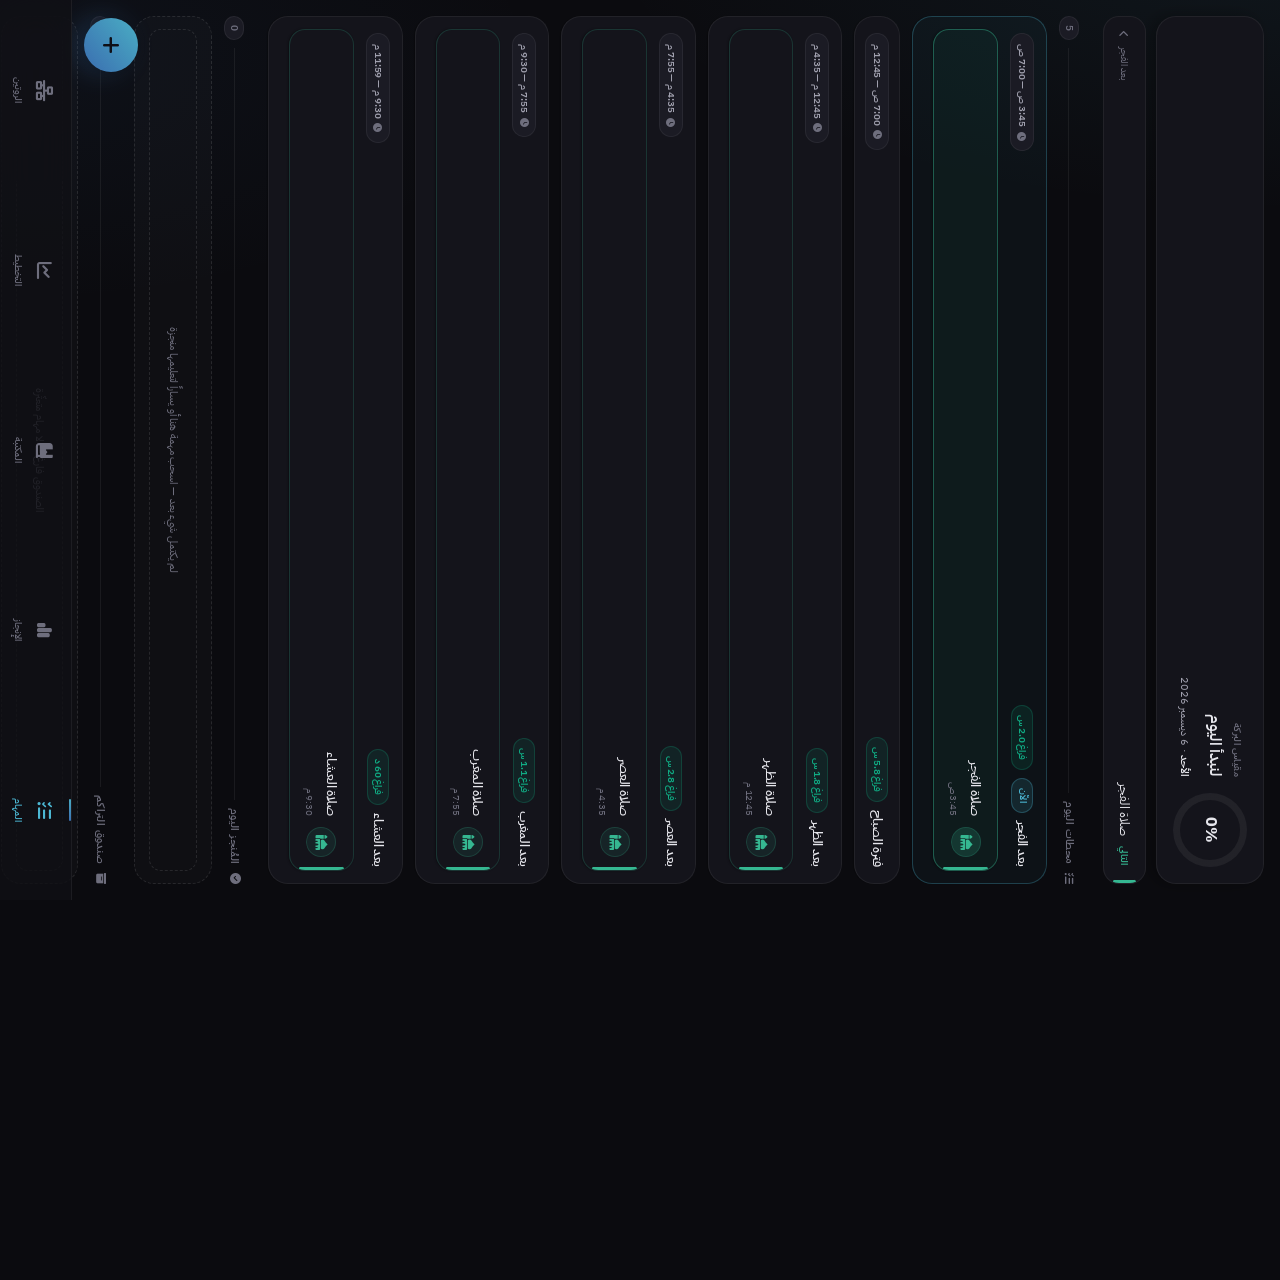
==== commit 7d28fd3c: "Add files via upload" ====
--- a/index.html
+++ b/index.html
@@ -26,11 +26,12 @@
             --bg-color: #0b0b0f; --card-bg: #14141b;
             --accent-color: #4cb8d4;
             --accent-2: #3f7cc4;
-            --accent-grad: linear-gradient(140deg, #55c3d8 0%, #3d76c2 100%);
+            /* التدرّج أخفت قليلاً: الأزرار الممتلئة لا تلمع في الإضاءة الخافتة */
+            --accent-grad: linear-gradient(140deg, #4aaec4 0%, #3a6db0 100%);
             --accent-glow: rgba(76,184,212,0.14);
             --accent-tint: rgba(76,184,212,0.12);
             --accent-line: rgba(76,184,212,0.38);
-            --text-color: #f2f2f7; --text-muted: #9a9aa8;
+            --text-color: #e6e6ec; --text-muted: #9a9aa8;
             --status-wait: #5e5e6e; --status-done: #10ac84; --status-delay: #ee5253; --status-work: #e0a04a;
             /* لوحة الفئات: نفس العائلة، سطوع وتشبّع متقارب حتى تجلس مع بعضها */
             --cat-god: #35b791;      /* عبادات — أخضر مزرقّ */
@@ -54,8 +55,8 @@
             --line-1: rgba(255,255,255,0.06);
             --line-2: rgba(255,255,255,0.10);
             --line-3: rgba(255,255,255,0.16);
-            /* النص: ثلاث درجات فقط */
-            --ink-1: #f2f2f7;
+            /* النص: ثلاث درجات فقط — الأولى ليست أبيض ناصعاً حتى لا تبهر في الظلام */
+            --ink-1: #e6e6ec;
             --ink-2: #a0a0ae;
             --ink-3: #6e6e7d;
             /* الانحناءات */
@@ -128,6 +129,22 @@
             content: ''; flex: 1; height: 1px; background: var(--line-1);
         }
         .section-title::after { order: 1; }
+        .section-title.is-toggle { cursor: pointer; }
+        .section-title .sec-chev { order: 3; font-size: 9px; color: var(--ink-3); transition: transform 0.25s ease; transform: rotate(180deg); }
+        .section-title.is-folded .sec-chev { transform: none; }
+        .section-title.no-toggle .sec-chev { display: none; }
+        .drop-pane.is-folded { padding: 6px; min-height: 0; }
+        .done-summary {
+            width: 100%; display: flex; align-items: center; gap: 10px; padding: 10px 12px; cursor: pointer;
+            background: none; border: none; font-family: inherit; color: var(--ink-2); text-align: right;
+        }
+        .ds-check {
+            width: 24px; height: 24px; border-radius: 50%; flex-shrink: 0; font-size: 10px;
+            display: flex; align-items: center; justify-content: center;
+            background: rgba(53,183,145,0.14); color: var(--status-done); border: 1px solid rgba(53,183,145,0.32);
+        }
+        .ds-txt { flex: 1; font-size: 12.5px; }
+        .ds-more { font-size: 11px; color: var(--accent-color); }
         .section-title .sec-count.warn { color: var(--status-delay); background: rgba(238,82,83,0.08); border-color: rgba(238,82,83,0.25); }
         .section-title .sec-count { order: 2;
             font-size: 10px; color: var(--ink-3); background: var(--surface-2);
@@ -161,7 +178,47 @@
             font-variant-numeric: tabular-nums;
         }
         .hero-body { flex: 1; min-width: 0; text-align: right; }
+        .hero-top { display: flex; align-items: center; gap: 8px; }
         .hero-label { font-size: 10px; color: var(--ink-3); letter-spacing: 0.5px; font-weight: 600; }
+        .hero-commit {
+            margin-right: auto; display: inline-flex; align-items: center; gap: 5px; cursor: pointer;
+            font-family: inherit; font-size: 10px; font-weight: 600; color: var(--accent-color);
+            background: var(--accent-tint); border: 1px solid var(--accent-line);
+            border-radius: var(--r-pill); padding: 3px 9px; font-variant-numeric: tabular-nums;
+        }
+        .hero-commit i { font-size: 9px; }
+        .hero-commit.is-done { color: var(--status-done); background: rgba(53,183,145,0.10); border-color: rgba(53,183,145,0.32); }
+        /* «التالي»: أول ما ينتظرك الآن — ضغطة واحدة تفتحه */
+        .hero-next {
+            width: 100%; display: flex; align-items: center; gap: 10px; cursor: pointer; text-align: right;
+            margin: calc(-1 * var(--sp-5) + 10px) 0 var(--sp-5); padding: 11px 14px;
+            background: var(--surface-1); border: 1px solid var(--line-1); border-radius: var(--r-md);
+            font-family: inherit; color: var(--ink-1); position: relative; overflow: hidden;
+        }
+        .hero-next::before {
+            content: ''; position: absolute; top: 9px; bottom: 9px; right: 0; width: 3px;
+            border-radius: var(--r-pill); background: var(--c, var(--accent-color));
+        }
+        .hero-next .hn-k { font-size: 10px; font-weight: 600; color: var(--c, var(--accent-color)); flex-shrink: 0; margin-right: 4px; }
+        .hero-next .hn-t { flex: 1; min-width: 0; font-size: 12.5px; white-space: nowrap; overflow: hidden; text-overflow: ellipsis; }
+        .hero-next .hn-s { font-size: 10px; color: var(--ink-3); flex-shrink: 0; }
+        .hero-next .hn-s.late { color: var(--status-work); }
+        .hero-next i { color: var(--ink-3); font-size: 10px; flex-shrink: 0; }
+        .hero-next:active { transform: scale(0.99); }
+        /* المحطات: الفارغة تُطوى سطراً واحداً، وما مضى وقته يخفت، والمتأخّر فيه شيء يُنبَّه إليه */
+        .time-station-block.is-empty { padding: 10px var(--sp-3); }
+        .time-station-block.is-empty .time-station-title { margin-bottom: 0; }
+        .time-station-block.is-empty .station-tasks-drop-zone { min-height: 0 !important; }
+        .time-station-block.is-empty .empty-zone-hint { display: none; }
+        body.dragging-now .time-station-block.is-empty .station-tasks-drop-zone {
+            min-height: 44px !important; margin-top: 10px; border: 1px dashed var(--accent-line); border-radius: var(--r-sm);
+        }
+        .time-station-block.is-past:not(.is-late) { opacity: 0.55; }
+        .time-station-block.is-late { border-color: rgba(224,160,74,0.30); }
+        .late-badge {
+            font-size: 9.5px; color: var(--status-work); background: rgba(224,160,74,0.10);
+            border: 1px solid rgba(224,160,74,0.28); border-radius: var(--r-pill); padding: 2px 9px; font-weight: 600; white-space: nowrap;
+        }
         .hero-title { font-size: var(--fs-lg); font-weight: 600; color: var(--ink-1); margin-top: 2px; }
         .hero-sub { font-size: var(--fs-xs); color: var(--ink-2); margin-top: var(--sp-2); }
         .hero-sub strong { color: var(--ink-1); font-weight: 600; }
@@ -214,6 +271,27 @@
         .f-col-narrow { flex: 1; min-width: 0; }
         .f-inline { display: flex; align-items: center; gap: 8px; }
         .f-inline span { color: var(--ink-3); font-size: 11.5px; }
+        /* نافذة تعديل المهمة الموحّدة */
+        .et-cat { display: inline-flex; align-items: center; gap: 6px; font-size: 10.5px; color: var(--ink-2); margin: -6px 0 14px; }
+        .et-cat::before { content: ''; width: 7px; height: 7px; border-radius: 50%; background: var(--c, var(--ink-3)); }
+        .et-stations { display: grid; grid-template-columns: repeat(3, 1fr); gap: 6px; }
+        .et-chip, .et-day {
+            background: var(--surface-2); border: 1px solid var(--line-1); color: var(--ink-2);
+            border-radius: var(--r-sm); font-family: inherit; cursor: pointer;
+            transition: background 0.18s ease, border-color 0.18s ease, color 0.18s ease;
+        }
+        .et-chip { padding: 10px 4px; font-size: 12px; }
+        .et-chip.selected, .et-day.selected { background: var(--accent-tint); border-color: var(--accent-line); color: var(--accent-color); font-weight: 600; }
+        .et-days { display: flex; gap: 6px; overflow-x: auto; padding-bottom: 2px; }
+        .et-day { flex-shrink: 0; min-width: 62px; padding: 8px 6px; display: flex; flex-direction: column; align-items: center; gap: 2px; }
+        .et-day b { font-size: 11.5px; font-weight: 600; }
+        .et-day small { font-size: 9.5px; color: var(--ink-3); font-variant-numeric: tabular-nums; }
+        .et-day.selected small { color: inherit; opacity: 0.8; }
+        .ls-warn {
+            align-items: center; gap: 8px; font-size: 11px; color: var(--status-work); line-height: 1.6;
+            background: rgba(224,160,74,0.08); border: 1px solid rgba(224,160,74,0.25);
+            border-radius: var(--r-sm); padding: 9px 12px; margin-bottom: 14px;
+        }
         /* أقسام ثانوية مطوية تُقصّر النافذة */
         .f-fold { margin-bottom: 14px; border: 1px solid var(--line-1); border-radius: var(--r-sm); background: var(--surface-2); }
         .f-fold summary { padding: 11px 13px; font-size: 11.5px; color: var(--ink-2); cursor: pointer; list-style: none; }
@@ -1018,7 +1096,7 @@
             position: absolute; left: 0; right: 0; height: var(--fh);
             display: flex; align-items: center; justify-content: center;
             font-style: normal; font-size: var(--fsz); font-weight: 600; letter-spacing: -3px;
-            color: #eef1f2; font-variant-numeric: tabular-nums;
+            color: #dfe3e6; font-variant-numeric: tabular-nums;
         }
         .flip-upper i, .flip-flap-upper i { top: 0; }
         .flip-lower i, .flip-flap-lower i { bottom: 0; }
@@ -1164,6 +1242,27 @@
             transition: border-color 0.2s ease;
         }
         .fs-notes textarea:focus { border-color: rgba(var(--fs-rgb),0.45); }
+        /* وضع القراءة بالوقت: جلسة واحدة بلا استراحة */
+        .focus-studio.is-reading .fs-modes .dot,
+        .focus-studio.is-reading #pomo-mode-break,
+        .focus-studio.is-reading .fs-dials .fs-dial:nth-child(2) { display: none; }
+        .fs-read-pages {
+            align-items: center; justify-content: space-between; gap: 12px; margin-bottom: 10px;
+            padding: 11px 13px; border-radius: var(--r-md);
+            background: rgba(var(--fs-rgb),0.07); border: 1px solid rgba(var(--fs-rgb),0.22);
+        }
+        .fs-read-pages label { font-size: 12.5px; color: var(--ink-1); display: flex; flex-direction: column; gap: 2px; text-align: right; }
+        .fs-read-pages small { font-size: 10px; color: var(--ink-3); }
+        .fs-read-pages input {
+            width: 78px; padding: 10px; text-align: center; font-size: 16px; font-weight: 600; font-family: inherit;
+            background: rgba(255,255,255,0.04); border: 1px solid var(--line-2); border-radius: var(--r-sm);
+            color: var(--ink-1); outline: none;
+        }
+        .fs-read-pages input:focus { border-color: rgba(var(--fs-rgb),0.5); }
+        /* لوحة القراءة في نافذة الإضافة */
+        .rp-box { background: var(--surface-2); border: 1px solid var(--line-1); border-radius: var(--r-sm); padding: 10px; }
+        .rp-box .seg-switch { background: var(--surface-1); margin-bottom: 12px; }
+        .rp-note { font-size: 10.5px; color: var(--ink-3); line-height: 1.7; margin-top: 10px; }
 
         /* ---- شريط الإجراءات ---- */
         .fs-actions {
@@ -1254,8 +1353,89 @@
         @media (max-width: 360px) {
             .flip-clock { --fw: 94px; --fh: 106px; --fsz: 66px; }
         }
-        #custom-toast { position: fixed; top: 20px; left: 50%; transform: translateX(-50%); background: var(--surface-3); color: var(--ink-1); border: 1px solid var(--line-2); padding: 11px 20px; border-radius: var(--r-pill); font-size: 12.5px; font-weight: 500; display: none; z-index: 100000; box-shadow: var(--shadow-lg); white-space: nowrap; max-width: 90vw; }
-        #celebration-overlay { display: none; position: fixed; top:0; left:0; right:0; bottom:0; background: rgba(0,0,0,0.9); z-index: 1000000; align-items: center; justify-content: center; flex-direction: column; text-align: center; color: #fff; }
+        #custom-toast {
+            position: fixed; top: calc(14px + env(safe-area-inset-top, 0px)); left: 50%; transform: translateX(-50%);
+            background: rgba(28,28,38,0.96); color: var(--ink-1); border: 1px solid var(--line-2);
+            padding: 10px 16px 10px 18px; border-radius: 20px; font-size: 12.5px; font-weight: 500;
+            display: none; align-items: center; gap: 9px; z-index: 100000; box-shadow: var(--shadow-lg);
+            width: max-content; max-width: 90vw; backdrop-filter: blur(12px); -webkit-backdrop-filter: blur(12px); direction: rtl;
+        }
+        #custom-toast::before { content: ''; width: 7px; height: 7px; border-radius: 50%; flex-shrink: 0; background: var(--tc, var(--accent-color)); box-shadow: 0 0 10px var(--tc, var(--accent-color)); }
+        #custom-toast.show { animation: toastIn 0.28s cubic-bezier(0.2,1.2,0.35,1); }
+        #toast-text { line-height: 1.55; text-align: right; }
+        @keyframes toastIn { from { opacity: 0; transform: translate(-50%,-10px) scale(0.96); } to { opacity: 1; transform: translate(-50%,0) scale(1); } }
+        /* ---- لمسة الإنجاز ---- */
+        .done-pop {
+            position: fixed; top: calc(12px + env(safe-area-inset-top, 0px)); left: 50%; z-index: 100050;
+            display: flex; align-items: center; gap: 11px; max-width: min(88vw, 360px);
+            padding: 8px 16px 8px 9px; border-radius: var(--r-pill); direction: rtl;
+            background: rgba(20,20,28,0.94); border: 1px solid var(--line-2);
+            backdrop-filter: blur(14px); -webkit-backdrop-filter: blur(14px);
+            box-shadow: 0 14px 34px rgba(0,0,0,0.5);
+            transform: translate(-50%, -160%); opacity: 0; pointer-events: none;
+        }
+        .done-pop.show { animation: dpIn 0.42s cubic-bezier(0.2,1.25,0.35,1) forwards; pointer-events: auto; }
+        .done-pop.show.hide { animation: dpOut 0.26s ease-in forwards; pointer-events: none; }
+        @keyframes dpIn { from { transform: translate(-50%,-160%) scale(0.92); opacity: 0; } to { transform: translate(-50%,0) scale(1); opacity: 1; } }
+        @keyframes dpOut { from { transform: translate(-50%,0) scale(1); opacity: 1; } to { transform: translate(-50%,-160%) scale(0.96); opacity: 0; } }
+        .dp-mark {
+            position: relative; width: 30px; height: 30px; border-radius: 50%; flex-shrink: 0;
+            background: var(--dp-c, var(--status-done)); transform: scale(0.3);
+            display: flex; align-items: center; justify-content: center;
+        }
+        .dp-mark::after {
+            content: ''; position: absolute; inset: -1px; border-radius: 50%;
+            border: 2px solid var(--dp-c, var(--status-done)); opacity: 0;
+        }
+        .done-pop.show .dp-mark { animation: dpMark 0.36s 0.1s cubic-bezier(0.2,1.5,0.4,1) forwards; }
+        .done-pop.show .dp-mark::after { animation: dpRipple 0.9s 0.22s ease-out; }
+        @keyframes dpMark { to { transform: scale(1); } }
+        @keyframes dpRipple { 0% { opacity: 0.7; transform: scale(1); } 100% { opacity: 0; transform: scale(1.9); } }
+        .dp-mark svg {
+            width: 17px; height: 17px; fill: none; stroke: var(--dp-on, #0b0b0f); stroke-width: 2.6;
+            stroke-linecap: round; stroke-linejoin: round; stroke-dasharray: 18; stroke-dashoffset: 18;
+        }
+        .done-pop.show .dp-mark svg { animation: dpCheck 0.3s 0.3s ease-out forwards; }
+        @keyframes dpCheck { to { stroke-dashoffset: 0; } }
+        .dp-txt { display: flex; flex-direction: column; min-width: 0; line-height: 1.4; text-align: right; }
+        .dp-txt b { font-size: 12.5px; font-weight: 600; color: var(--ink-1); white-space: nowrap; overflow: hidden; text-overflow: ellipsis; }
+        .dp-txt small { font-size: 10.5px; color: var(--ink-3); font-variant-numeric: tabular-nums; white-space: nowrap; overflow: hidden; text-overflow: ellipsis; }
+        .done-pop.is-full { border-color: var(--dp-c); }
+        .dp-undo {
+            flex-shrink: 0; margin-right: 4px; background: rgba(255,255,255,0.06); border: 1px solid var(--line-2);
+            color: var(--ink-1); font-family: inherit; font-size: 11.5px; font-weight: 600;
+            padding: 6px 12px; border-radius: var(--r-pill); cursor: pointer;
+        }
+        .dp-undo:active { background: rgba(255,255,255,0.12); }
+        /* السحب الأفقي للإنجاز */
+        .swipe-host { position: relative; }
+        .swipe-under {
+            position: absolute; z-index: 0; pointer-events: none; border-radius: var(--r-md);
+            background: rgba(53,183,145,calc(0.06 + var(--p,0) * 0.16));
+            border: 1px solid rgba(53,183,145,calc(0.15 + var(--p,0) * 0.3));
+            display: flex; align-items: center; justify-content: flex-start; gap: 9px; padding: 0 18px;
+        }
+        .sw-mark {
+            width: 30px; height: 30px; border-radius: 50%; display: flex; align-items: center; justify-content: center;
+            border: 1.5px solid var(--status-done); color: var(--status-done); font-size: 12px;
+            transform: scale(calc(0.6 + var(--p,0) * 0.4)); opacity: calc(0.35 + var(--p,0) * 0.65);
+            transition: background 0.15s ease, color 0.15s ease;
+        }
+        .sw-txt { font-size: 11.5px; font-weight: 600; color: var(--status-done); opacity: calc(var(--p,0)); }
+        .swipe-under.armed .sw-mark { background: var(--status-done); color: #0b0f0d; transform: scale(1.08); }
+        .task-card.is-swiping, .prayer-card.is-swiping { z-index: 1; box-shadow: 0 8px 22px rgba(0,0,0,0.4); }
+        .prayer-card { touch-action: pan-y; }
+        .task-card.swipe-nudge { animation: swipeNudge 1.2s cubic-bezier(0.32,0.72,0,1); box-shadow: 18px 0 0 -6px rgba(53,183,145,0.35); }
+        @keyframes swipeNudge { 0%,100% { transform: none; } 30%,55% { transform: translateX(-46px); } }
+        .done-pop.is-full small { color: var(--dp-c); font-weight: 600; }
+        @media (prefers-reduced-motion: reduce) {
+            .done-pop.show, .done-pop.show.hide, .done-pop.show .dp-mark, .done-pop.show .dp-mark svg { animation-duration: 0.01s; animation-delay: 0s; }
+        }
+        /* حلقة التقدّم تمتلئ بانسياب بدل القفز */
+        @property --p { syntax: '<number>'; inherits: false; initial-value: 0; }
+        .hero-ring { transition: --p 0.7s cubic-bezier(0.32,0.72,0,1); }
+        .hero-ring.pulse { animation: ringPulse 0.6s ease-out; }
+        @keyframes ringPulse { 0% { transform: scale(1); } 35% { transform: scale(1.07); } 100% { transform: scale(1); } }
         .alert-banner { background: rgba(16,172,132,0.15); border: 1px dashed var(--status-done); padding: 10px; border-radius: 10px; font-size: 12px; margin-bottom: 12px; display: none; justify-content: space-between; align-items: center; }
         .pool-container { background: rgba(34,34,50,0.4); border: 1px dashed #3d3d5c; padding: 12px; border-radius: 14px; margin-bottom: 15px; min-height: 60px; }
         .pool-card {
@@ -1401,21 +1581,25 @@
         .time-display-trigger { display:flex; justify-content:space-between; align-items:center; width:100%; padding:10px 11px; background:var(--surface-2); color:var(--ink-1); border:1px solid var(--line-1); border-radius:var(--r-sm); font-size:13px; cursor:pointer; box-sizing:border-box; }
         .time-display-trigger i { color:var(--ink-3); font-size:11px; }
         .tp-stepper-col { display:flex; flex-direction:column; align-items:center; gap:6px; }
-        .tp-stepper-btn { width:38px; height:38px; border-radius:10px; background:var(--bg-color); border:1px solid var(--line-1); color:var(--accent-color); font-size:16px; display:flex; align-items:center; justify-content:center; cursor:pointer; }
+        .tp-stepper-btn { width:38px; height:38px; border-radius:10px; background:var(--surface-2); border:1px solid var(--line-1); color:var(--accent-color); font-size:16px; display:flex; align-items:center; justify-content:center; cursor:pointer; }
         .tp-stepper-btn:active { background:rgba(255,255,255,0.08); }
-        .tp-digit-display { font-size:26px; font-weight:bold; color:#fff; min-width:52px; text-align:center; padding:6px 0; }
-        .tp-ampm-btn { flex:1; padding:10px; border-radius:8px; border:1px solid var(--line-1); background:var(--bg-color); color:var(--text-muted); font-size:13px; cursor:pointer; text-align:center; }
+        .tp-digit-display { font-size:26px; font-weight:600; color:var(--ink-1); min-width:52px; text-align:center; padding:6px 0; font-variant-numeric: tabular-nums; }
+        .tp-ampm-btn { flex:1; padding:10px; border-radius:var(--r-sm); border:1px solid var(--line-1); background:var(--surface-2); color:var(--ink-2); font-size:13px; cursor:pointer; text-align:center; }
         .tp-ampm-btn.selected { background:var(--accent-tint); color:var(--accent-color); border-color:var(--accent-line); font-weight:600; }
         /* أزرار اختيار الوقت المتوقع السريعة */
         .quick-time-pills { display:flex; gap:6px; margin-bottom:8px; flex-wrap:wrap; }
-        .quick-time-pill { flex:1; min-width:60px; padding:7px 4px; border-radius:8px; border:1px solid var(--line-1); background:var(--bg-color); color:var(--text-muted); font-size:11px; text-align:center; cursor:pointer; }
+        .quick-time-pill { flex:1; min-width:60px; padding:8px 4px; border-radius:var(--r-sm); border:1px solid var(--line-1); background:var(--surface-2); color:var(--ink-2); font-size:11px; text-align:center; cursor:pointer; transition: background 0.18s ease, border-color 0.18s ease, color 0.18s ease; }
         .quick-time-pill:active { background:rgba(255,255,255,0.08); }
         .quick-time-pill.selected { background:var(--accent-tint); color:var(--accent-color); border-color:var(--accent-line); font-weight:600; }
         .color-swatch { width: 30px; height: 30px; border-radius: 8px; cursor: pointer; border: 2px solid transparent; transition: transform 0.15s, border-color 0.15s; }
-        .color-swatch.selected { border-color: #fff; transform: scale(1.2); }
+        .color-swatch.selected { border-color: var(--ink-1); transform: scale(1.2); }
+        /* أزرار ثانوية قديمة بنص أبيض مضمّن: تتبع لون النص الموحّد */
+        .btn-prime[style*="color:white"], .btn-prime[style*="color:#fff"] { color: var(--ink-1) !important; }
+        .btn-prime[style*="background:var(--line-1)"] { background: var(--surface-3) !important; border: 1px solid var(--line-1) !important; }
         .color-swatch.used { opacity: 0.55; position: relative; }
         .color-swatch.used::after { content: '\f00c'; font-family: "Font Awesome 6 Free"; font-weight: 900; font-size: 10px; color: rgba(255,255,255,0.85); position: absolute; inset: 0; display: flex; align-items: center; justify-content: center; }
         .modal-scroll-list { max-height: 250px; overflow-y: auto; border: 1px solid var(--line-1); border-radius: var(--r-sm); padding: 5px; background: rgba(255,255,255,0.015); }
+        .modal-scroll-list.is-form { max-height: none; overflow: visible; border: none; padding: 0; background: none; }
         .color-swatch-add-btn { flex-shrink: 0; }
         .color-swatch-add-btn:hover { border-color: var(--text-muted); }
         /* صلاة Confirm */
@@ -1574,6 +1758,15 @@
         .lib-unit-row .lib-reorder-handle {
             width: 18px;
         }
+        .lib-planned {
+            display: inline-flex; align-items: center; gap: 4px; font-size: 9.5px; font-weight: 600;
+            color: var(--accent-color); background: var(--accent-tint); border: 1px solid var(--accent-line);
+            border-radius: var(--r-pill); padding: 1px 8px;
+        }
+        .lib-planned i { font-size: 8.5px; }
+        .lib-unit-row.is-next { border-color: rgba(53,183,145,0.38); background: rgba(53,183,145,0.05); }
+        .lib-unit-row.is-next .lib-unit-num { color: var(--status-done); }
+        .lib-unit-row { content-visibility: auto; contain-intrinsic-size: auto 56px; }
         .lib-unit-num { font-size: 11px; color: var(--ink-3); font-weight: 600; min-width: 22px; text-align: center; font-variant-numeric: tabular-nums; }
         .lib-unit-info { flex: 1; min-width: 0; }
         .lib-unit-name { font-size: 12px; font-weight: 500; margin-bottom: 5px; color: var(--ink-1); }
@@ -1651,6 +1844,135 @@
         .day-bucket-card.is-selected .day-bucket-name { color: var(--accent-color); }
         .day-free-badge { font-size: 10px; color: var(--ink-2); background: var(--surface-2); border: 1px solid var(--line-1); padding: 3px 9px; border-radius: var(--r-pill); font-variant-numeric: tabular-nums; white-space: nowrap; }
 
+        /* ===== صفحة التخطيط: تبويبات الأسابيع بمؤشّر منزلق ===== */
+        .plan-weeks {
+            position: relative; display: flex; gap: 2px; margin-bottom: var(--sp-4);
+            background: var(--surface-2); border: 1px solid var(--line-1);
+            border-radius: var(--r-md); padding: 4px;
+        }
+        .pw-glider {
+            position: absolute; top: 4px; bottom: 4px; left: 0; width: 0; border-radius: 12px;
+            background: var(--accent-tint); border: 1px solid var(--accent-line);
+            pointer-events: none; z-index: 0;
+        }
+        .pw-glider.ready { transition: transform 0.38s cubic-bezier(0.32,0.72,0,1), width 0.38s cubic-bezier(0.32,0.72,0,1), background 0.3s ease, border-color 0.3s ease; }
+        .pw-glider.is-current { background: rgba(53,183,145,0.12); border-color: rgba(53,183,145,0.34); }
+        .pw-tab {
+            position: relative; z-index: 1; flex: 1; min-width: 0; border: none; background: none; cursor: pointer;
+            padding: 7px 2px 6px; border-radius: 12px; font-family: inherit; color: var(--ink-2);
+            display: flex; flex-direction: column; align-items: center; gap: 1px; transition: color 0.25s ease, opacity 0.25s ease;
+        }
+        .pw-tab b { font-size: 11.5px; font-weight: 600; white-space: nowrap; }
+        .pw-tab small { font-size: 9.5px; color: var(--ink-3); font-variant-numeric: tabular-nums; }
+        .pw-tab.is-past { opacity: 0.5; }
+        .pw-tab.active { color: var(--accent-color); opacity: 1; }
+        .pw-tab.active small { color: inherit; opacity: 0.75; }
+        .pw-tab.current-week.active { color: var(--status-done); }
+        .pw-tab.current-week::after {
+            content: ''; position: absolute; top: 6px; left: 8px; width: 5px; height: 5px;
+            border-radius: 50%; background: var(--status-done);
+        }
+        .pw-head { display: flex; align-items: center; justify-content: space-between; gap: 10px; margin: 0 2px var(--sp-1); }
+        .pw-info { min-width: 0; text-align: right; }
+        .pw-title { display: flex; align-items: center; gap: 8px; font-size: 17px; font-weight: 600; color: var(--ink-1); }
+        .pw-state {
+            font-size: 10px; font-weight: 600; padding: 2px 9px; border-radius: var(--r-pill);
+            border: 1px solid var(--line-1); color: var(--ink-3); background: var(--surface-2);
+        }
+        .pw-state.now { color: var(--status-done); background: rgba(53,183,145,0.10); border-color: rgba(53,183,145,0.30); }
+        .pw-state.next { color: var(--accent-color); background: var(--accent-tint); border-color: var(--accent-line); }
+        .pw-range { font-size: 11px; color: var(--ink-3); margin-top: 3px; font-variant-numeric: tabular-nums; }
+        .plan-btn.cal { padding: 9px 12px; }
+        .plan-btn.dist { padding: 9px 12px; background: rgba(224,160,74,0.11); border: 1px solid rgba(224,160,74,0.30); color: #e9b874; }
+        .plan-btn.dist:active { background: rgba(224,160,74,0.2); }
+        /* التنقّل بين الأسابيع: الأسبوع التالي يدخل من اليسار والسابق من اليمين */
+        #context-block-specific-week-view.wk-in-next { animation: wkInNext 0.34s cubic-bezier(0.32,0.72,0,1); }
+        #context-block-specific-week-view.wk-in-prev { animation: wkInPrev 0.34s cubic-bezier(0.32,0.72,0,1); }
+        #context-block-specific-week-view.wk-edge { animation: wkEdge 0.34s ease; }
+        @keyframes wkInNext { from { opacity: 0; transform: translateX(-28px); } to { opacity: 1; transform: none; } }
+        @keyframes wkInPrev { from { opacity: 0; transform: translateX(28px); } to { opacity: 1; transform: none; } }
+        @keyframes wkEdge { 0%,100% { transform: none; } 30% { transform: translateX(9px); } 65% { transform: translateX(-4px); } }
+        @media (prefers-reduced-motion: reduce) {
+            #context-block-specific-week-view.wk-in-next, #context-block-specific-week-view.wk-in-prev, #context-block-specific-week-view.wk-edge { animation: none; }
+        }
+        /* صندوق أهداف الأسبوع: بطاقات مختصرة تُسحب إلى الأيام */
+        #specific-week-pool-container .pool-card { padding: 10px 12px; margin-bottom: 6px; cursor: pointer; }
+        #specific-week-pool-container.drag-over { border-color: var(--accent-color); background: var(--accent-glow); }
+        .pool-card-body { flex: 1; min-width: 0; text-align: right; margin-right: 6px; }
+        .pool-card-title span { display: -webkit-box; -webkit-line-clamp: 2; -webkit-box-orient: vertical; overflow: hidden; }
+        .pool-card-meta { display: flex; align-items: center; gap: 7px; margin-top: 5px; flex-wrap: wrap; }
+        .pool-card-meta .core-badge, .pool-card-meta .carry-badge { margin-right: 0; }
+        .pool-grip { color: var(--ink-3); font-size: 12px; opacity: 0.55; flex-shrink: 0; }
+        .pw-more {
+            width: 100%; background: none; border: 1px dashed var(--line-2); border-radius: var(--r-sm);
+            color: var(--ink-2); font-family: inherit; font-size: 11.5px; padding: 9px; cursor: pointer;
+            display: flex; align-items: center; justify-content: center; gap: 7px; margin-top: 2px;
+        }
+        .pw-more i { font-size: 9px; color: var(--ink-3); }
+        /* بطاقات الأيام بتواريخها */
+        .pw-days { display: flex; flex-direction: column; gap: 9px; }
+        .pw-days .day-bucket-card { position: relative; transition: border-color 0.2s ease, background 0.2s ease, transform 0.2s ease, box-shadow 0.2s ease, opacity 0.2s ease; }
+        .pw-days .day-bucket-header { gap: 11px; margin-bottom: 10px; cursor: default; justify-content: flex-start; }
+        .db-date {
+            width: 42px; height: 46px; border-radius: 12px; flex-shrink: 0;
+            background: var(--surface-2); border: 1px solid var(--line-1);
+            display: flex; flex-direction: column; align-items: center; justify-content: center; line-height: 1.05;
+        }
+        .db-date b { font-size: 17px; font-weight: 600; color: var(--ink-1); font-variant-numeric: tabular-nums; }
+        .db-date span { font-size: 9px; color: var(--ink-3); margin-top: 3px; }
+        .db-date.is-today { background: rgba(53,183,145,0.14); border-color: rgba(53,183,145,0.42); }
+        .db-date.is-today b { color: var(--status-done); }
+        .db-info { flex: 1; min-width: 0; text-align: right; }
+        .pw-days .day-bucket-name { font-size: 13.5px; }
+        .db-sub { font-size: 10.5px; color: var(--ink-3); margin-top: 3px; font-variant-numeric: tabular-nums; }
+        .db-chev { color: var(--ink-3); font-size: 11px; }
+        .pw-days .day-bucket-card.is-past { padding: 8px 12px; opacity: 0.5; background: transparent; border-style: dashed; }
+        .pw-days .day-bucket-card.is-past .day-bucket-header { margin-bottom: 0; cursor: pointer; }
+        .pw-days .day-bucket-card.is-past .db-date { width: 38px; height: 36px; }
+        .pw-days .day-bucket-card.is-past .db-date b { font-size: 14px; }
+        .db-tasks { display: flex; flex-wrap: wrap; gap: 6px; }
+        .db-drop-hint {
+            display: none; width: 100%; align-items: center; justify-content: center; gap: 7px; padding: 10px;
+            border: 1px dashed var(--line-2); border-radius: var(--r-sm); color: var(--ink-3); font-size: 11px;
+            transition: background 0.2s ease, border-color 0.2s ease, color 0.2s ease;
+        }
+        .db-drop-hint i { font-size: 10px; }
+        .db-tasks:not(:has(.pl-pill)) .db-drop-hint { display: flex; }
+        body.dragging-now .pw-days .day-bucket-card:not(.is-past) .db-drop-hint { display: flex; border-color: var(--accent-line); color: var(--accent-color); }
+        body.dragging-now .pw-days .day-bucket-card.is-past { opacity: 0.3; }
+        .pw-days .day-bucket-card.drag-over {
+            border-color: var(--accent-color) !important; background: rgba(76,184,212,0.06);
+            transform: scale(1.012); box-shadow: 0 0 0 3px rgba(76,184,212,0.12);
+        }
+        .pw-days .day-bucket-card.drag-over .db-drop-hint { background: var(--accent-tint); }
+        /* شرائح المهام داخل الأيام والفترات */
+        .pl-pill {
+            display: inline-flex; align-items: center; gap: 7px; max-width: 100%;
+            padding: 7px 11px 7px 10px; border-radius: 10px; background: var(--surface-2);
+            border: 1px solid var(--line-1); font-size: 11.5px; color: var(--ink-1);
+            cursor: grab; touch-action: pan-y; transition: border-color 0.15s ease, opacity 0.15s ease;
+        }
+        .pl-pill:active { border-color: var(--line-3); }
+        .pl-pill-dot {
+            width: 8px; height: 8px; border-radius: 50%; background: var(--c, var(--ink-3)); flex-shrink: 0;
+            display: flex; align-items: center; justify-content: center;
+        }
+        .pl-pill-name { overflow: hidden; text-overflow: ellipsis; white-space: nowrap; min-width: 0; }
+        .pl-pill-meta { font-size: 9.5px; color: var(--ink-3); flex-shrink: 0; padding-right: 7px; border-right: 1px solid var(--line-2); }
+        .pl-pill.is-core { border-color: rgba(238,82,83,0.24); }
+        .pl-pill.is-done { opacity: 0.55; cursor: pointer; }
+        .pl-pill.is-done .pl-pill-name { text-decoration: line-through; color: var(--ink-3); }
+        .pl-pill.is-done .pl-pill-dot { width: 15px; height: 15px; background: rgba(53,183,145,0.2); color: var(--status-done); font-size: 8px; }
+        .pl-pill.dragging-h-item { opacity: 0.35; border-style: dashed; border-color: var(--accent-color); }
+        .pl-free {
+            font-size: 9px; color: var(--status-done); background: rgba(16,172,132,0.10);
+            border: 1px solid rgba(16,172,132,0.25); border-radius: var(--r-pill); padding: 1px 7px; font-weight: 600;
+        }
+        .pl-period-empty { color: var(--ink-3); font-size: 10px; padding: 5px 4px; }
+        .day-period-slot.is-stray { border-style: dashed; border-color: rgba(224,160,74,0.35); }
+        .pl-stray-list { display: flex; flex-wrap: wrap; gap: 4px; }
+        .pw-days .day-periods-toggle-btn { background: none; border-style: dashed; color: var(--ink-3); padding: 8px; }
+
         /* ===== فترات اليوم في صفحة التخطيط ===== */
         .day-periods-toggle-btn {
             width: 100%; padding: 9px; border-radius: var(--r-sm); border: 1px solid var(--line-1);
@@ -1725,10 +2047,11 @@
 <div id="dscroll-top" class="drag-scroll-zone top" aria-hidden="true"></div>
 <div id="dscroll-bot" class="drag-scroll-zone bottom" aria-hidden="true"></div>
 <div id="custom-toast"><span id="toast-text">تم التحديث!</span></div>
-<div id="celebration-overlay" style="display:none;flex-direction:column;">
-    <h1 style="font-size:60px;margin:0;"></h1>
-    <h2 style="color:var(--status-done);margin:10px 0;">تم إنجاز المهمة بنجاح</h2>
-    <p style="color:var(--text-muted);font-size:14px;">أحسنت! استمر في التقدم</p>
+<!-- لمسة الإنجاز: شارة قصيرة تنزل من الأعلى ثم تختفي، لا تحجب شيئاً -->
+<div id="done-pop" class="done-pop" aria-live="polite" onclick="if(!event.target.closest('.dp-undo'))this.classList.add('hide')">
+    <span class="dp-mark"><svg viewBox="0 0 24 24" aria-hidden="true"><path d="M6.5 12.5l3.6 3.6L17.5 8.6"/></svg></span>
+    <span class="dp-txt"><b id="dp-title"></b><small id="dp-sub"></small></span>
+    <button class="dp-undo" id="dp-undo" style="display:none;" onclick="undoLastDone()">تراجع</button>
 </div>
 
 <!-- نافذة تأكيد الصلاة -->
@@ -1761,7 +2084,7 @@
 <!-- نافذة تعديل نطاق صفحات قراءة عبادة -->
 <div id="worship-read-edit-modal" class="edit-task-overlay">
     <div class="edit-task-box" style="max-width:300px;">
-        <h3 style="margin:0 0 12px 0;color:var(--cat-god);font-size:15px;"><i class="fa-solid fa-pen"></i> تعديل نطاق الصفحات</h3>
+        <h3 class="m-title"><i class="fa-solid fa-pen" style="color:var(--cat-god);"></i> تعديل نطاق الصفحات</h3>
         <div style="display:flex;gap:8px;margin-bottom:14px;">
             <div style="flex:1;">
                 <label class="f-label">من صفحة</label>
@@ -1922,7 +2245,7 @@
 <!-- نافذة مخصصة لإضافة مهمة قراءة سريعة (من صفحة - إلى صفحة) — تستبدل نوافذ prompt() الافتراضية -->
 <div id="quick-page-range-modal" class="custom-modal-overlay" style="z-index:100010;">
     <div class="custom-modal-content">
-        <h3 style="margin:0 0 12px 0;color:var(--cat-god);font-size:15px;text-align:right;"><i class="fa-solid fa-book-open"></i> إضافة مهمة قراءة</h3>
+        <h3 class="m-title"><i class="fa-solid fa-book-open" style="color:var(--cat-god);"></i> إضافة مهمة قراءة</h3>
         <div id="quick-page-range-remaining" style="font-size:11px;color:var(--text-muted);margin-bottom:10px;text-align:right;"></div>
         <div style="display:flex;gap:8px;align-items:center;margin-bottom:10px;">
             <div style="flex:1;">
@@ -1958,7 +2281,7 @@
 <!-- نافذة اختيار الوقت المخصصة (بديل عن input type=time الافتراضي بالمتصفح) -->
 <div id="custom-time-picker-modal" class="custom-modal-overlay" style="z-index:100010;">
     <div class="custom-modal-content" style="text-align:center;">
-        <h3 style="margin:0 0 16px 0;color:var(--accent-color);font-size:15px;"><i class="fa-solid fa-clock"></i> تحديد الوقت</h3>
+        <h3 class="m-title"><i class="fa-solid fa-clock" style="color:var(--accent-color);"></i> تحديد الوقت</h3>
         <div style="display:flex;justify-content:center;align-items:center;gap:14px;margin-bottom:18px;">
             <div class="tp-stepper-col">
                 <div class="tp-stepper-btn clickable" onclick="tpAdjustHour(1)"><i class="fa-solid fa-chevron-up"></i></div>
@@ -1986,46 +2309,101 @@
 <!-- نافذة تعديل المهمة اليومية -->
 <div id="edit-task-modal" class="edit-task-overlay">
     <div class="edit-task-box">
-        <h3 style="margin:0 0 12px 0;color:var(--accent-color);font-size:15px;"><i class="fa-solid fa-pen"></i> تعديل المهمة</h3>
-        <label class="f-label">اسم المهمة:</label>
-        <input type="text" id="edit-task-title-inp" style="width:100%;padding:10px;background:var(--bg-color);color:var(--text-color);border:1px solid var(--line-1);border-radius:8px;font-size:13px;outline:none;margin-bottom:12px;text-align:right;font-family:inherit;">
-        <label class="f-label">المحطة الزمنية:</label>
-        <select id="edit-task-station-sel" style="width:100%;padding:10px;background:var(--bg-color);color:#fff;border:1px solid var(--line-1);border-radius:8px;margin-bottom:14px;">
-            <option value="fajr">بعد الفجر</option><option value="morning">فترة الصباح</option>
-            <option value="dhuhr">بعد الظهر</option><option value="asr">بعد العصر</option>
-            <option value="maghrib">بعد المغرب</option><option value="isha">بعد العشاء</option>
-        </select>
-        <div style="display:flex;gap:8px;">
-            <button class="btn-prime clickable" onclick="saveEditTask()">حفظ التعديلات</button>
-            <button class="btn-prime clickable" style="background:var(--line-1);color:white;" onclick="closeEditTaskModal()">إلغاء</button>
+        <h3 class="m-title"><i class="fa-solid fa-pen"></i> تعديل المهمة</h3>
+        <div class="et-cat" id="edit-task-cat"></div>
+        <div class="f-row">
+            <label class="f-label">الاسم</label>
+            <input type="text" id="edit-task-title-inp" style="width:100%;text-align:right;">
+        </div>
+        <div class="f-row" id="edit-task-range-row" style="display:none;">
+            <label class="f-label">نطاق الصفحات</label>
+            <div class="f-inline">
+                <input type="number" id="edit-task-from" min="1" style="width:84px;text-align:center;" oninput="syncEditTaskRangeTitle()">
+                <span>إلى</span>
+                <input type="number" id="edit-task-to" min="1" style="width:84px;text-align:center;" oninput="syncEditTaskRangeTitle()">
+            </div>
+        </div>
+        <div class="f-row">
+            <label class="f-label">الفترة</label>
+            <div class="et-stations" id="edit-task-stations"></div>
+            <input type="hidden" id="edit-task-station-sel" value="dhuhr">
+        </div>
+        <div class="f-row" id="edit-task-day-row">
+            <label class="f-label">اليوم</label>
+            <div class="et-days" id="edit-task-days"></div>
+        </div>
+        <div class="f-row">
+            <label class="f-label">الوقت المتوقع</label>
+            <div class="f-inline">
+                <input type="number" id="edit-task-hours" min="0" max="12" style="width:64px;text-align:center;">
+                <span>ساعة</span>
+                <input type="number" id="edit-task-minutes" min="0" max="59" style="width:64px;text-align:center;">
+                <span>دقيقة</span>
+            </div>
+        </div>
+        <div style="display:flex;gap:9px;">
+            <button class="btn-prime clickable" style="flex:2;" onclick="saveEditTask()">حفظ التعديلات</button>
+            <button class="btn-prime btn-ghost clickable" style="flex:1;" onclick="closeEditTaskModal()">إلغاء</button>
         </div>
     </div>
 </div>
 
 <!-- نافذة إجراءات هدف الأسبوع/اليوم -->
-<div id="goal-action-modal" class="goal-action-modal-overlay">
-    <div class="goal-action-box">
-        <div class="goal-action-title" id="goal-action-title">الهدف</div>
-        <button class="goal-action-btn clickable" style="background:var(--accent-tint);color:var(--accent-color);" onclick="toggleGoalEditInner()">
-            <span id="goal-edit-btn-label">تعديل الاسم</span><i class="fa-solid fa-pen"></i>
-        </button>
-        <div id="goal-edit-inner" class="goal-edit-inner">
-            <input type="text" id="goal-edit-inp" style="width:100%;padding:10px;background:var(--bg-color);color:var(--text-color);border:1px solid var(--line-1);border-radius:8px;font-size:13px;outline:none;margin-bottom:8px;text-align:right;font-family:inherit;">
-            <button class="btn-prime clickable" onclick="saveGoalEdit()" style="padding:9px;">حفظ</button>
-        </div>
-        <button class="goal-action-btn clickable" style="background:rgba(238,82,83,0.12);color:var(--status-delay);" onclick="deleteGoalFromModal()">
-            حذف الهدف<i class="fa-solid fa-trash"></i>
-        </button>
-        <button class="goal-action-btn clickable" style="background:var(--surface-2);color:var(--text-muted);" onclick="closeGoalActionModal()">
-            إلغاء<i class="fa-solid fa-xmark"></i>
-        </button>
+<div id="goal-action-modal" class="custom-modal-overlay">
+    <div class="custom-modal-content">
+        <div class="act-head">
+            <div class="act-title" id="goal-action-title">الهدف</div>
+            <div class="act-sub" id="goal-action-sub"></div>
+        </div>
+        <div class="act-list">
+            <button class="act-btn clickable" id="goal-open-btn" style="display:none;" onclick="openWeekTaskFromModal()">
+                <i class="fa-solid fa-play"></i><span>ابدأها الآن<small>مهمة اليوم — تفتح بنافذتها المعتادة</small></span>
+            </button>
+            <button class="act-btn clickable" onclick="toggleGoalEditInner()">
+                <i class="fa-solid fa-pen"></i><span>تعديل الاسم</span>
+            </button>
+            <div id="goal-edit-inner" class="goal-edit-inner">
+                <input type="text" id="goal-edit-inp" style="width:100%;text-align:right;margin-bottom:8px;">
+                <button class="btn-prime clickable" onclick="saveGoalEdit()" style="padding:11px;">حفظ الاسم</button>
+            </div>
+            <button class="act-btn clickable" id="goal-return-btn" onclick="returnWeekTaskFromModal()">
+                <i class="fa-solid fa-box-open"></i><span>إرجاعها لأهداف الأسبوع<small>تُلغى من يومها وتعود للصندوق</small></span>
+            </button>
+            <button class="act-btn danger clickable" onclick="deleteGoalFromModal()">
+                <i class="fa-solid fa-trash"></i><span>حذف</span>
+            </button>
+        </div>
+        <button class="btn-prime btn-ghost clickable" style="margin-top:12px;" onclick="closeGoalActionModal()">إغلاق</button>
+    </div>
+</div>
+
+<!-- إضافة من المكتبة: اليوم والفترة -->
+<div id="lib-schedule-modal" class="custom-modal-overlay" style="z-index:100011;">
+    <div class="custom-modal-content">
+        <div class="act-head">
+            <div class="act-title" id="ls-title">المهمة</div>
+            <div class="act-sub" id="ls-sub"></div>
+        </div>
+        <div class="ls-warn" id="ls-warn" style="display:none;"></div>
+        <div class="f-row">
+            <label class="f-label">اليوم</label>
+            <div class="et-days" id="ls-days"></div>
+        </div>
+        <div class="f-row">
+            <label class="f-label">الفترة</label>
+            <div class="et-stations" id="ls-stations"></div>
+        </div>
+        <div style="display:flex;gap:9px;">
+            <button class="btn-prime clickable" style="flex:2;" id="ls-add" onclick="confirmLibSchedule()">أضف</button>
+            <button class="btn-prime btn-ghost clickable" style="flex:1;" onclick="closeLibSchedule()">إلغاء</button>
+        </div>
     </div>
 </div>
 
 <!-- نافذة تجزئة الأهداف -->
 <div id="split-target-modal" class="custom-modal-overlay">
     <div class="custom-modal-content">
-        <h3 style="margin:0 0 12px 0;color:var(--accent-color);font-size:14px;text-align:right;"><i class="fa-solid fa-scissors"></i> تجزئة وتوزيع الهدف</h3>
+        <h3 class="m-title"><i class="fa-solid fa-scissors" style="color:var(--accent-color);"></i> تجزئة وتوزيع الهدف</h3>
         <p id="split-modal-text" style="font-size:12px;color:var(--text-muted);text-align:right;margin-bottom:12px;"></p>
         <div style="text-align:right;margin-bottom:10px;">
             <label class="f-label">المقدار المخصص:</label>
@@ -2108,7 +2486,7 @@
             <div id="modal-worship-panel" style="display:none;">
                 <div id="modal-worship-injection-pool" style="margin:5px 0;min-height:25px;"></div>
                 <div id="modal-worship-pages-panel" style="display:none;margin-top:8px;">
-                    <div class="f-label">اختر صفحة حفظ:</div>
+                    <div class="f-label" id="modal-worship-pages-label">اختر صفحة حفظ:</div>
                     <div id="modal-worship-pages-list" class="modal-scroll-list"></div>
                 </div>
             </div>
@@ -2156,7 +2534,7 @@
 
 <div id="station-picker-modal" class="custom-modal-overlay" style="z-index:100010;">
     <div class="custom-modal-content">
-        <h3 style="margin:0 0 14px 0;color:var(--accent-color);font-size:15px;text-align:right;"><i class="fa-solid fa-clock"></i> اختر المحطة الزمنية</h3>
+        <h3 class="m-title"><i class="fa-solid fa-clock" style="color:var(--accent-color);"></i> اختر المحطة الزمنية</h3>
         <div id="station-picker-options-list">
             <div class="custom-select-option" data-station-value="fajr" onclick="pickStationOption('fajr','بعد الفجر')">بعد الفجر</div>
             <div class="custom-select-option" data-station-value="morning" onclick="pickStationOption('morning','فترة الصباح')">فترة الصباح</div>
@@ -2170,24 +2548,24 @@
 </div>
 
 <!-- Time Picker للفترات -->
-<div id="station-time-picker-overlay" style="display:none;position:fixed;top:0;left:0;right:0;bottom:0;background:rgba(5,5,8,0.7);z-index:99998;align-items:center;justify-content:center;backdrop-filter:blur(3px);">
-    <div style="background:var(--card-bg);border:1px solid var(--line-2);border-radius:16px;padding:20px;width:280px;text-align:right;">
-        <h3 style="margin:0 0 12px 0;color:var(--accent-color);font-size:14px;"><i class="fa-solid fa-clock"></i> تحديد وقت الفترة</h3>
-        <p id="station-time-picker-label" style="font-size:12px;color:var(--ink-2);margin-bottom:8px;"></p>
+<div id="station-time-picker-overlay" class="custom-modal-overlay" style="z-index:99998;">
+    <div class="custom-modal-content">
+        <h3 class="m-title"><i class="fa-solid fa-clock"></i> وقت الفترة</h3>
+        <p id="station-time-picker-label" style="font-size:12.5px;color:var(--ink-2);margin:-6px 0 12px;text-align:right;"></p>
         <div id="station-tp-hint" class="rt-hint" style="padding:10px 12px;background:var(--surface-2);border:1px solid var(--line-1);border-radius:var(--r-sm);margin-bottom:14px;"></div>
-        <div style="display:flex;gap:8px;margin-bottom:14px;">
-            <div style="flex:1;"><label class="f-label">من:</label>
+        <div class="f-grid">
+            <div class="f-col-wide"><label class="f-label">من</label>
                 <div class="time-display-trigger" onclick="openCustomTimePicker('station-tp-from')"><span id="disp-station-tp-from">--:--</span><i class="fa-solid fa-clock"></i></div>
                 <input type="hidden" id="station-tp-from">
             </div>
-            <div style="flex:1;"><label class="f-label">إلى:</label>
+            <div class="f-col-wide"><label class="f-label">إلى</label>
                 <div class="time-display-trigger" onclick="openCustomTimePicker('station-tp-to')"><span id="disp-station-tp-to">--:--</span><i class="fa-solid fa-clock"></i></div>
                 <input type="hidden" id="station-tp-to">
             </div>
         </div>
-        <div style="display:flex;gap:8px;">
-            <button class="btn-prime clickable" onclick="saveStationTime()">حفظ</button>
-            <button class="btn-prime clickable" style="background:var(--line-1);color:white;" onclick="closeStationTimePicker()">إلغاء</button>
+        <div style="display:flex;gap:9px;">
+            <button class="btn-prime clickable" style="flex:2;" onclick="saveStationTime()">حفظ</button>
+            <button class="btn-prime btn-ghost clickable" style="flex:1;" onclick="closeStationTimePicker()">إلغاء</button>
         </div>
     </div>
 </div>
@@ -2265,6 +2643,10 @@
                 <span>ملاحظات</span>
                 <button class="fs-icon-btn" onclick="fsOpenCamera('study')" aria-label="لقطة"><i class="fa-solid fa-camera"></i></button>
             </div>
+            <div class="fs-read-pages" id="studio-read-pages" style="display:none;">
+                <label for="studio-read-pages-input">كم صفحة قرأت؟<small>اختياري — يتقدّم بها الكتاب</small></label>
+                <input type="number" id="studio-read-pages-input" min="1" max="700" inputmode="numeric" placeholder="—">
+            </div>
             <textarea id="studio-task-notes" placeholder="اكتب ما تريد تذكّره..."></textarea>
             <input type="file" id="hidden-camera-input" accept="image/*" style="display:none;" onchange="handleCameraFile(event)">
             <div class="fs-shots" id="studio-shots"></div>
@@ -2448,16 +2830,20 @@
             <div class="hero-ring-inner"><span id="progress-percent-text">0%</span></div>
         </div>
         <div class="hero-body">
-            <div class="hero-label">مقياس البركة</div>
+            <div class="hero-top">
+                <div class="hero-label">مقياس البركة</div>
+                <button class="hero-commit clickable" id="hero-commit" style="display:none;" onclick="switchScreen('stats');switchStatsTab('commit');"></button>
+            </div>
             <div class="hero-title" id="hero-progress-caption">لنبدأ اليوم</div>
             <div class="hero-sub" id="today-date-label"></div>
         </div>
     </div>
+    <button class="hero-next clickable" id="hero-next" style="display:none;"></button>
 
     <div class="section-title"><i class="fa-solid fa-list-check"></i> محطات اليوم <span class="sec-count" id="count-active">0</span></div>
     <div id="stations-tasks-wrapper-container"></div>
 
-    <div class="section-title"><i class="fa-solid fa-circle-check"></i> المُنجز اليوم <span class="sec-count" id="count-done">0</span></div>
+    <div class="section-title is-toggle clickable" id="done-section-title" onclick="toggleDoneCollapsed()"><i class="fa-solid fa-circle-check"></i> المُنجز اليوم <span class="sec-count" id="count-done">0</span><i class="fa-solid fa-chevron-down sec-chev" id="done-chev"></i></div>
     <div id="done-tasks-container" class="drop-pane"></div>
 
     <div class="section-title"><i class="fa-solid fa-box-archive"></i> صندوق التراكم <span class="sec-count" id="count-parking">0</span></div>
@@ -2550,30 +2936,43 @@
 
 <!-- ===== الصفحة الثالثة: التخطيط الذكي ===== -->
 <div id="screen-plan" class="app-screen">
-    <div class="mini-top-bar" id="top-bar-weeks-navigator">
-        <div class="mini-tab-btn active" id="tab-week-w1" onclick="switchHierarchicalViewContext('w1')">الأسبوع 1</div>
-        <div class="mini-tab-btn" id="tab-week-w2" onclick="switchHierarchicalViewContext('w2')">الأسبوع 2</div>
-        <div class="mini-tab-btn" id="tab-week-w3" onclick="switchHierarchicalViewContext('w3')">الأسبوع 3</div>
-        <div class="mini-tab-btn" id="tab-week-w4" onclick="switchHierarchicalViewContext('w4')">الأسبوع 4</div>
+    <div class="plan-weeks" id="top-bar-weeks-navigator">
+        <span class="pw-glider" id="pw-glider"></span>
+        <button class="pw-tab" id="tab-week-w1" onclick="switchHierarchicalViewContext('w1')"><b>الأسبوع 1</b><small></small></button>
+        <button class="pw-tab" id="tab-week-w2" onclick="switchHierarchicalViewContext('w2')"><b>الأسبوع 2</b><small></small></button>
+        <button class="pw-tab" id="tab-week-w3" onclick="switchHierarchicalViewContext('w3')"><b>الأسبوع 3</b><small></small></button>
+        <button class="pw-tab" id="tab-week-w4" onclick="switchHierarchicalViewContext('w4')"><b>الأسبوع 4</b><small></small></button>
+        <button class="pw-tab is-next-month" id="tab-week-nw1" style="display:none;" onclick="switchHierarchicalViewContext('nw1')"><b>القادم</b><small></small></button>
     </div>
 
     <div id="context-block-specific-week-view">
+        <div class="pw-head">
+            <div class="pw-info">
+                <div class="pw-title"><span id="pw-title">الأسبوع</span><span class="pw-state" id="pw-state"></span></div>
+                <div class="pw-range" id="pw-range"></div>
+            </div>
+            <div class="plan-head-acts">
+                <button class="plan-btn dist clickable" id="pw-dist-btn" onclick="confirmDistributeCore()" aria-label="توزيع المهام الرئيسية" title="توزيع المهام الرئيسية على بقية الأسبوع">
+                    <i class="fa-solid fa-wand-magic-sparkles"></i>
+                </button>
+                <button class="plan-btn cal clickable" onclick="openPlanCalendar()" aria-label="التقويم">
+                    <i class="fa-solid fa-calendar-days"></i>
+                </button>
+                <button class="plan-btn add clickable" id="pw-add-btn" onclick="openAddGoalToWeekModal()">
+                    <i class="fa-solid fa-plus"></i><span>هدف</span>
+                </button>
+            </div>
+        </div>
+
         <div class="section-title">
             <i class="fa-solid fa-bullseye"></i>
-            <span id="specific-week-pool-header-text">أهداف هذا الأسبوع</span>
-            <div class="plan-head-acts">
-                <button class="plan-btn cal clickable" onclick="openPlanCalendar()">
-                    <i class="fa-solid fa-calendar-days"></i><span>التقويم</span>
-                </button>
-                <button class="plan-btn add clickable" onclick="openAddGoalToWeekModal()">
-                    <i class="fa-solid fa-plus"></i><span>مهمة</span>
-                </button>
-            </div>
+            <span id="specific-week-pool-header-text">أهداف الأسبوع</span>
+            <span class="sec-count" id="pw-goal-count">0</span>
         </div>
         <div id="specific-week-pool-container" class="drop-pane"></div>
 
-        <div class="section-title"><i class="fa-solid fa-calendar-week"></i> أيام الأسبوع</div>
-        <div style="display:flex;flex-direction:column;gap:10px;" id="seven-days-buckets-wrapper"></div>
+        <div class="section-title"><i class="fa-solid fa-calendar-week"></i> أيام الأسبوع <span class="sec-count" id="pw-days-count"></span></div>
+        <div class="pw-days" id="seven-days-buckets-wrapper"></div>
     </div>
 </div>
 
@@ -2671,7 +3070,7 @@
 <!-- نافذة إضافة محاضرة/درس -->
 <div id="add-unit-modal" class="custom-modal-overlay">
     <div class="custom-modal-content">
-        <h3 id="add-unit-modal-title" style="margin:0 0 12px 0;color:var(--accent-color);font-size:15px;text-align:right;"><i class="fa-solid fa-plus"></i> إضافة محاضرة</h3>
+        <h3 id="add-unit-modal-title" class="m-title"><i class="fa-solid fa-plus" style="color:var(--accent-color);"></i> إضافة محاضرة</h3>
         <input type="text" id="add-unit-name" placeholder="اسم المحاضرة/الدرس" style="width:100%;padding:10px;background:var(--bg-color);color:var(--text-color);border:1px solid var(--line-1);border-radius:8px;font-size:13px;outline:none;margin-bottom:10px;text-align:right;font-family:inherit;">
 
         <label id="add-unit-time-label" class="f-label">الوقت المتوقع للدراسة:</label>
@@ -2701,7 +3100,7 @@
 <!-- نافذة إضافة دفعة وحدات (دروس الكتب / حلقات فقه النفس / حلقات السلاسل) بدل prompt الأصلي -->
 <div id="bulk-add-units-modal" class="custom-modal-overlay">
     <div class="custom-modal-content">
-        <h3 id="bulk-add-units-title" style="margin:0 0 12px 0;color:var(--accent-color);font-size:15px;text-align:right;"><i class="fa-solid fa-layer-group"></i> إضافة دفعة وحدات</h3>
+        <h3 id="bulk-add-units-title" class="m-title"><i class="fa-solid fa-layer-group" style="color:var(--accent-color);"></i> إضافة دفعة وحدات</h3>
         <label class="f-label">عدد الوحدات:</label>
         <input type="number" id="bulk-add-units-count" min="1" max="500" value="10" style="width:100%;padding:10px;background:var(--bg-color);color:#fff;border:1px solid var(--line-1);border-radius:8px;font-size:14px;text-align:center;outline:none;margin-bottom:12px;box-sizing:border-box;">
         <label class="f-label">بادئة الاسم:</label>
@@ -2804,7 +3203,7 @@
 <!-- نافذة إضافة كتاب -->
 <div id="add-book-modal" class="custom-modal-overlay">
     <div class="custom-modal-content">
-        <h3 style="margin:0 0 12px 0;color:var(--cat-study);font-size:15px;text-align:right;"><i class="fa-solid fa-book"></i> إضافة كتاب/متن</h3>
+        <h3 class="m-title"><i class="fa-solid fa-book" style="color:var(--cat-study);"></i> إضافة كتاب/متن</h3>
         <!-- وضع الكتاب: دراسة (دروس بالاسم) / قراءة (صفحات) / حفظ (صفحات بتصعيد نسبة) -->
         <div class="chips-container" style="margin-top:0;margin-bottom:12px;">
             <div id="book-mode-study" class="chip-choice selected" onclick="selectBookMode('study')" style="flex:1;text-align:center;display:flex;align-items:center;justify-content:center;gap:6px;">
@@ -2909,7 +3308,7 @@
 <!-- نافذة إضافة سلسلة -->
 <div id="add-series-modal" class="custom-modal-overlay">
     <div class="custom-modal-content">
-        <h3 style="margin:0 0 12px 0;color:var(--cat-series);font-size:15px;text-align:right;"><i class="fa-solid fa-spa"></i> إضافة سلسلة فقه نفس جديدة</h3>
+        <h3 class="m-title"><i class="fa-solid fa-spa" style="color:var(--cat-series);"></i> إضافة سلسلة فقه نفس جديدة</h3>
         <input type="text" id="add-series-name" placeholder="اسم السلسلة (مثال: تفسير ابن كثير)" style="width:100%;padding:10px;background:var(--bg-color);color:var(--text-color);border:1px solid var(--line-1);border-radius:8px;font-size:13px;outline:none;margin-bottom:10px;text-align:right;font-family:inherit;">
         <label class="f-label">اسم الوحدة:</label>
         <div class="custom-select-wrap">
@@ -2976,7 +3375,7 @@
 <!-- نافذة إضافة سلسلة جديدة (تبويب "السلاسل" الترفيهي — نسخة مستقلة عن نافذة فقه النفس أعلاه) -->
 <div id="add-newseries-modal" class="custom-modal-overlay">
     <div class="custom-modal-content">
-        <h3 style="margin:0 0 12px 0;color:var(--cat-newseries);font-size:15px;text-align:right;"><i class="fa-solid fa-clapperboard"></i> إضافة سلسلة جديدة</h3>
+        <h3 class="m-title"><i class="fa-solid fa-clapperboard" style="color:var(--cat-newseries);"></i> إضافة سلسلة جديدة</h3>
         <input type="text" id="add-newseries-name" placeholder="اسم السلسلة (مثال: مسلسل كذا)" style="width:100%;padding:10px;background:var(--bg-color);color:var(--text-color);border:1px solid var(--line-1);border-radius:8px;font-size:13px;outline:none;margin-bottom:10px;text-align:right;font-family:inherit;">
         <label class="f-label">اسم الوحدة:</label>
         <div class="custom-select-wrap">
@@ -3043,7 +3442,7 @@
 <!-- نافذة إضافة عبادة (قراءة / حفظ / بسيطة) -->
 <div id="add-worship-modal" class="custom-modal-overlay">
     <div class="custom-modal-content">
-        <h3 style="margin:0 0 12px 0;color:var(--cat-god);font-size:15px;text-align:right;"><i class="fa-solid fa-mosque"></i> إضافة عبادة جديدة</h3>
+        <h3 class="m-title"><i class="fa-solid fa-mosque" style="color:var(--cat-god);"></i> إضافة عبادة جديدة</h3>
         <!-- نوع العبادة: قراءة لم تعد خياراً يدوياً (محجوزة لمهمة "القرآن الكريم" الدائمة فقط) -->
         <div class="chips-container" style="margin-top:0;margin-bottom:12px;">
             <div id="worship-type-memorize" class="chip-choice selected" onclick="selectWorshipType('memorize')" style="flex:1;text-align:center;border-color:var(--cat-god);">حفظ</div>
@@ -3548,7 +3947,7 @@
             </div>
             <input type="number" id="commit-duration" value="90" min="7" max="400" style="width:90px;text-align:center;">
         </div>
-        <div class="rt-hint">يبدأ التعهّد من اليوم. الالتزامات اليومية مطلوبة كل يوم — وأي يوم يسقط فيه شيء منها يضيف يوماً على المدة. والحصص الأسبوعية تُحاسَب بنهاية كل أسبوع. تعدّل كل ذلك لاحقاً من «إدارة».</div>
+        <div class="rt-hint">يبدأ التعهّد من اليوم بسجلّ نظيف. إن لم يكتمل يوم البداية — لأنك بدأته في منتصفه — لا يُحسب عليك، ويبدأ العدّ من اليوم التالي. بعدها: أي يوم يسقط فيه التزام يومي يضيف يوماً على المدة، والحصص الأسبوعية تُحاسَب بنهاية كل أسبوع. تعدّل كل ذلك لاحقاً من «إدارة».</div>
         <div style="display:flex;gap:9px;">
             <button class="btn-prime clickable" style="flex:2;" onclick="startCommitment()">ابدأ التعهّد</button>
             <button class="btn-prime btn-ghost clickable" style="flex:1;" onclick="closeCommitSetup()">إلغاء</button>
@@ -3815,6 +4214,52 @@
 function updateDoneFeedbackState(){
     const el=document.getElementById('done-feedback-state');
     if(el)el.innerText=DONE_FEEDBACK_MODES[doneFeedbackMode()];
+}
+
+// ================================================================
+// لمسة الإنجاز — موحّدة لكل أنواع المهام
+// شارة تنزل من الأعلى بلون المهمة: علامة تُرسم، اسم المهمة، وموقعك من يومك.
+// لا تحجب الشاشة ولا تنتظرها، وتختفي وحدها خلال ثانية ونصف.
+// ================================================================
+let _donePopT=null,_lastDoneUndo=null;
+function undoLastDone(){
+    const s=_lastDoneUndo;_lastDoneUndo=null;
+    document.getElementById('done-pop').classList.add('hide');
+    clearTimeout(_donePopT);
+    if(!s)return;
+    restoreUndoSnapshot(s);
+    showToast('أُعيدت كما كانت');
+}
+function celebrateTaskDone(t,opts){
+    opts=opts||{};
+    playSuccessSound();
+    const pop=document.getElementById('done-pop');if(!pop)return;
+    const gc=(t&&categoryConfig[t.category])||categoryConfig['noCategory'];
+    const raw=(t&&t.subjectColor)||(t&&t.isPrayerAnchor?'var(--cat-god)':null)||(t&&t.category&&gc.color)||'var(--status-done)';
+    let hex=fsResolveColor(raw).replace('#','');
+    if(hex.length===3)hex=hex.split('').map(x=>x+x).join('');
+    const n=parseInt(hex,16);
+    const col=isNaN(n)?'var(--status-done)':'#'+hex;
+    const lum=isNaN(n)?200:(((n>>16)&255)*0.299+((n>>8)&255)*0.587+(n&255)*0.114);
+    pop.style.setProperty('--dp-c',col);
+    pop.style.setProperty('--dp-on',lum>150?'#0b0b0f':'#ffffff');
+    // موقعك من يومك بعد هذا الإنجاز
+    const list=todaysTasks().filter(x=>x.status!=='parking');
+    const done=list.filter(x=>x.status==='done').length,total=list.length;
+    const full=total>0&&done===total;
+    const progress=total?(full?'اكتمل يومك كاملاً':`${done} من ${total} اليوم`):'';
+    const name=String(opts.title||(t&&t.title)||'أُنجزت').trim();
+    document.getElementById('dp-title').innerText=name.length>38?name.slice(0,38)+'…':name;
+    document.getElementById('dp-sub').innerText=[opts.tag,progress].filter(Boolean).join(' · ');
+    pop.classList.toggle('is-full',full);
+    // التراجع متاح لما أُنجز بإيماءة سريعة: لقطة قبل الإنجاز تُستعاد بضغطة
+    _lastDoneUndo=opts.undo||null;
+    document.getElementById('dp-undo').style.display=_lastDoneUndo?'':'none';
+    pop.classList.remove('show','hide');void pop.offsetWidth;pop.classList.add('show');
+    clearTimeout(_donePopT);
+    _donePopT=setTimeout(()=>{pop.classList.add('hide');_lastDoneUndo=null;},_lastDoneUndo?3200:(full?2100:1500));
+    const ring=document.getElementById('progress-bar-fill-id');
+    if(ring){ring.classList.remove('pulse');void ring.offsetWidth;ring.classList.add('pulse');}
 }
 
 // ================================================================
@@ -4242,10 +4687,81 @@
     if(typeof currentSelectedDay!=='undefined'&&currentSelectedDay===prevDayKey)currentSelectedDay=currentActualDayKey;
 }
 
+// ================================================================
+// تاريخ المهمة: مصدر الحقيقة الوحيد لربط المهمة بيومها
+// ----------------------------------------------------------------
+// كانت المهمة تُربط باسم اليوم (جمعة) ورقم الأسبوع (w4) فقط، والأسبوع
+// الرابع قد يحوي جمعتين وسبتين (22–31)، فتظهر مهمة السبت 31 يوم السبت 24.
+// targetDate (YYYY-MM-DD) هو المرجع الآن؛ targetDay/targetWeek يُشتقّان منه
+// ويبقيان للتوافق مع النسخ الاحتياطية القديمة.
+// ================================================================
+function dayKeyOfIso(iso){return dayKeysMap[dateFromIso(iso).getDay()];}
+// nw1 = الأسبوع الأول من الشهر القادم: يظهر في الأسبوع الرابع لتخطّط عبر حدّ الشهر
+function planWeekByKey(wk,refDate){
+    const ref=refDate||todayDateObj;
+    if(wk==='nw1')return planWeekOf(new Date(ref.getFullYear(),ref.getMonth()+1,1,12));
+    const n=Math.min(4,Math.max(1,parseInt(String(wk).replace('w',''))||1));
+    return planWeekOf(new Date(ref.getFullYear(),ref.getMonth(),(n-1)*7+1,12));
+}
+function planWeekKeys(){return currentWeekKey==='w4'?['w1','w2','w3','w4','nw1']:['w1','w2','w3','w4'];}
+function planWeekLabel(wk){
+    if(wk==='nw1'){const d=dateFromIso(planWeekByKey('nw1').startIso);return `الأسبوع 1 · ${ST_MONTHS[d.getMonth()]}`;}
+    return `الأسبوع ${String(wk||'').replace('w','')}`;
+}
+function planWeekDates(wk){
+    const W=planWeekByKey(wk),out=[];
+    for(let iso=W.startIso;iso<=W.endIso;iso=addDaysIso(iso,1))out.push(iso);
+    return out;
+}
+function setTaskDate(t,iso){
+    if(!t)return;
+    if(!iso){delete t.targetDate;t.targetDay=null;t.targetWeek=null;return;}
+    const d=dateFromIso(iso);
+    t.targetDate=iso;t.targetDay=dayKeysMap[d.getDay()];t.targetWeek=planWeekOf(d).key;
+}
+// تاريخ مهمة قديمة من (الأسبوع، اسم اليوم): أقرب تاريخ لم يمضِ يحمل هذا الاسم
+function resolveLegacyTaskDate(t){
+    if(!t||!t.targetDay)return null;
+    const wk=(t.targetWeek&&t.targetWeek!=='all')?t.targetWeek:null;
+    const pool=wk?planWeekDates(wk):Array.from({length:7},(_,i)=>addDaysIso(logicalTodayIso,i));
+    const hits=pool.filter(iso=>dayKeyOfIso(iso)===t.targetDay);
+    if(!hits.length)return null;
+    return hits.find(iso=>iso>=logicalTodayIso)||hits[hits.length-1];
+}
+function taskDateIso(t){return t?(t.targetDate||resolveLegacyTaskDate(t)):null;}
+// ترقية لمرة واحدة (وبعد كل استيراد): كل مهمة تحمل تاريخها، والفترات تُفهرس بالتاريخ
+function migrateTaskDates(){
+    let changed=false;
+    storedDailyTasks.forEach(t=>{
+        if(t.isPrayerAnchor||t.targetDate)return;
+        const iso=t.targetDay?resolveLegacyTaskDate(t):logicalTodayIso;
+        if(iso){setTaskDate(t,iso);changed=true;}
+    });
+    const isIso=k=>/^\d{4}-\d{2}-\d{2}$/.test(k);
+    Object.keys(periodTasksDB).forEach(k=>{
+        if(isIso(k))return;
+        const slots=periodTasksDB[k]||{};
+        Object.keys(slots).forEach(sk=>{
+            (slots[sk]||[]).forEach(id=>{
+                const t=storedDailyTasks.find(x=>x.id===id);
+                if(!t||!t.targetDate)return;
+                if(!periodTasksDB[t.targetDate])periodTasksDB[t.targetDate]={};
+                if(!periodTasksDB[t.targetDate][sk])periodTasksDB[t.targetDate][sk]=[];
+                if(!periodTasksDB[t.targetDate][sk].includes(id))periodTasksDB[t.targetDate][sk].push(id);
+            });
+        });
+        delete periodTasksDB[k];changed=true;
+    });
+    if(changed){
+        localStorage.setItem('dailyTasksDB',JSON.stringify(storedDailyTasks));
+        localStorage.setItem('periodTasksDB',JSON.stringify(periodTasksDB));
+    }
+}
+
 let currentSelectedDay=currentActualDayKey;
 let studioActiveTaskIndex=null;
 let selectedModalCategory='study';
-const chipColors={study:'var(--cat-study)',book:'var(--cat-book)',series:'var(--cat-series)',god:'var(--cat-god)',newseries:'var(--cat-newseries)',break:'var(--cat-break)'};
+const chipColors={study:'var(--cat-study)',book:'var(--cat-book)',series:'var(--cat-series)',god:'var(--cat-god)',newseries:'var(--cat-newseries)',break:'var(--cat-break)',sport:'var(--cat-sport)',behavior:'var(--cat-break)'};
 let selectedModalSubjectId=null;
 let activePlanWeekContext='all';
 let premiumPomoInterval=null,isPomoRunning=false,pomoCurrentMode='focus',pomoMinutesLeft=25,pomoSecondsLeft=0;
@@ -4267,7 +4783,16 @@
 
 const categoryConfig={god:{name:"عبادات",color:"var(--cat-god)"},study:{name:"دراسة",color:"var(--cat-study)"},series:{name:"فقه النفس",color:"var(--cat-series)"},sport:{name:"الرياضة",color:"var(--cat-sport)"},work:{name:"العمل",color:"var(--cat-work)"},break:{name:"فراغ/راحة",color:"var(--cat-break)"},book:{name:"الكتب",color:"var(--cat-book)"},newseries:{name:"السلاسل",color:"var(--cat-newseries)"},behavior:{name:"السلوك",color:"var(--cat-break)"},noCategory:{name:"بدون تصنيف",color:"var(--neutral-gap)"}};
 
-function showToast(text,color){const t=document.getElementById('custom-toast');document.getElementById('toast-text').innerText=text;t.style.background=color||'var(--accent-color)';t.style.display='block';clearTimeout(t._t);t._t=setTimeout(()=>t.style.display='none',2600);}
+// إشعار عابر: سطح داكن ونقطة بلون السياق بدل خلفية ساطعة تبهر في الإضاءة الخافتة
+function showToast(text,color){
+    const t=document.getElementById('custom-toast');
+    document.getElementById('toast-text').innerText=text;
+    t.style.setProperty('--tc',color||'var(--accent-color)');
+    t.classList.remove('show');void t.offsetWidth;
+    t.style.display='flex';t.classList.add('show');
+    clearTimeout(t._t);
+    t._t=setTimeout(()=>{t.classList.remove('show');t.style.display='none';},2600);
+}
 
 // ================================================================
 // تنسيق الوقت - نظام 12 ساعة
@@ -4541,12 +5066,13 @@
     let active=false,startX=0,startY=0,ghost=null,curZone=null,curInsertBeforeId=null,pressTimer=null,cancelled=false;
     const LONGPRESS_DRAG_MS=420; // ضغطة معتدلة: ليست سريعة خاطفة ولا طويلة جداً
     const MOVE_CANCEL_THRESHOLD=12; // إذا تحرك الإصبع أكثر من هذا قبل انتهاء المؤقت، يُعتبر سكرول ويُلغى السحب
-    const ZONES='.station-tasks-drop-zone,#parking-lot-tasks-container,#done-tasks-container,.day-period-drop-zone,.day-bucket-card,#specific-week-pool-container,[id^="day-main-drop-"]';
+    const ZONES='.station-tasks-drop-zone,#parking-lot-tasks-container,#done-tasks-container,.day-period-drop-zone,.day-bucket-card,#specific-week-pool-container';
     // تحديد منطقة الإفلات وموضع الإدراج تحت نقطة معيّنة — يُستدعى مع الحركة ومع كل خطوة تمرير
     const detectAt=(cx,cy)=>{
         if(ghost){ghost.style.left=(cx-card.offsetWidth/2)+'px';ghost.style.top=(cy-30)+'px';}
         const el=document.elementFromPoint(cx,cy);
-        const z=el&&el.closest(ZONES);
+        let z=el&&el.closest(ZONES);
+        if(z&&z.dataset&&z.dataset.past==='1')z=null;   // يوم مضى لا يستقبل
         if(z!==curZone){
             if(curZone)curZone.classList.remove('drag-over','drag-over-period');
             curZone=z;
@@ -4564,6 +5090,7 @@
     };
     const finish=()=>{
         active=false;isDraggingNow=false;
+        document.body.classList.remove('dragging-now');
         card.style.opacity='';
         if(ghost){ghost.remove();ghost=null;}
         DragScroll.end();
@@ -4576,10 +5103,12 @@
         pressTimer=setTimeout(()=>{
             if(cancelled)return;
             active=true;isDraggingNow=true;
+            document.body.classList.add('dragging-now');
             card.style.opacity='0.35';
             ghost=card.cloneNode(true);
             ghost.removeAttribute('id');
-            ghost.style.cssText=`position:fixed;opacity:0.7;pointer-events:none;z-index:99999;width:${card.offsetWidth}px;transform:scale(1.03);transition:none;border:2px dashed var(--accent-color);border-radius:12px;`;
+            // نسخة "مرفوعة" تتبع الإصبع: ظلّ وميل خفيف يوحيان بأنها في اليد
+            ghost.style.cssText=`position:fixed;opacity:0.94;pointer-events:none;z-index:99999;width:${card.offsetWidth}px;max-width:92vw;transform:scale(1.04) rotate(-1.2deg);transition:none;border:1px solid var(--accent-color);box-shadow:0 18px 40px rgba(0,0,0,0.55);`;
             ghost.style.left=(startX-card.offsetWidth/2)+'px';
             ghost.style.top=(startY-30)+'px';
             document.body.appendChild(ghost);
@@ -4620,39 +5149,178 @@
     },{passive:true});
 }
 
+// ---- إفلاتات صفحة المهام: مصدر واحد للفأرة واللمس ----
+function parkTaskByDrop(taskId){
+    const t=storedDailyTasks.find(x=>x.id===taskId);if(!t)return;
+    if(t.isPrayerAnchor){showToast('الصلاة لا تُركن');return;}
+    t.status='parking';saveTasks();renderDailyTasks();
+}
+function completeTaskByDrop(taskId){
+    const t=storedDailyTasks.find(x=>x.id===taskId);if(!t)return;
+    if(t.isPrayerAnchor){showToast("اضغط على الصلاة لتأكيدها");return;}
+    completeTaskQuick(t);
+}
+// مهمة أُنجزت اليوم صارت مهمة اليوم، ولو جاءت من صندوق التراكم أو من يوم آخر —
+// وإلا اختفت: لا هي في يومها القديم (أُغلق) ولا في اليوم
+function adoptToToday(t){
+    if(t&&!t.isPrayerAnchor&&taskDateIso(t)!==logicalTodayIso)setTaskDate(t,logicalTodayIso);
+}
+// ما يحتاج قراراً منك (نسبة 100/75، أو رقم يُسجَّل) يفتح نافذته بدل أن يُعلَّم مباشرة
+function quickCompleteNeedsModal(t){
+    const r=resolveTaskRoute(t);
+    return r==='metric'||r==='series'||r==='book';
+}
+function openTaskCompletionModal(t){
+    const r=resolveTaskRoute(t);
+    if(r==='metric')openMetricEntry(t.id,taskSportId(t));
+    else if(r==='series')openSeriesCompletion(t.id);
+    else if(r==='book')openBookCompletion(t.id);
+}
+// ---- لقطة للتراجع: المهمة ومصدرها في المكتبة وسجلّ التعهّد لليوم ----
+function snapshotForUndo(t){
+    const day=commitDayKey();
+    const f=taskLibrarySource(t);
+    return{
+        taskId:t.id,task:JSON.parse(JSON.stringify(t)),day,
+        lib:f?{type:f.type,id:f.item.id,data:JSON.parse(JSON.stringify(f.item))}:null,
+        commit:commitLogDB[day]?JSON.parse(JSON.stringify(commitLogDB[day])):null
+    };
+}
+function restoreUndoSnapshot(s){
+    if(!s)return;
+    const i=storedDailyTasks.findIndex(x=>x.id===s.taskId);
+    if(i>-1)storedDailyTasks[i]=s.task;
+    if(s.lib){
+        const src=CORE_SOURCES.find(c=>c.type===s.lib.type);
+        const db=src&&src.db();
+        const k=db?db.findIndex(x=>x.id===s.lib.id):-1;
+        if(k>-1){db[k]=s.lib.data;saveLibraryType(s.lib.type);}
+    }
+    if(s.commit)commitLogDB[s.day]=s.commit;else delete commitLogDB[s.day];
+    saveCommitLog();saveTasks();renderDailyTasks();
+    if(document.getElementById('screen-library').classList.contains('active-screen'))renderLibrary();
+}
+// إنجاز مباشر (بالسحب الأفقي أو بالإفلات في «المنجز»): يحسب التقدّم كما تحسبه نافذة المهمة نفسها
+function completeTaskQuick(t){
+    if(!t||t.status==='done')return;
+    if(quickCompleteNeedsModal(t)){openTaskCompletionModal(t);return;}
+    const undo=snapshotForUndo(t);
+    if(t.isPrayerAnchor){
+        setPrayerState(t,'done');
+    }else{
+        t.status='done';
+        adoptToToday(t);
+        if(!t.progressCounted&&(t.unitKind==='worship-read'||t.unitKind==='book-read')&&t.fromPage&&t.toPage){
+            applyReadProgress(t);t.progressCounted=true;
+        }else if(!t.progressCounted&&t.unitKind==='worship-simple'&&t.worshipId){
+            const w=worshipDatabase.find(x=>x.id===t.worshipId);
+            if(w){w.completionCount=(w.completionCount||0)+1;saveWorship();}
+            t.progressCounted=true;
+        }else safeMarkUnitProgress(t);
+        const srcId=t.coreSourceId||t.behaviorId||t.sportId;
+        if(srcId&&isSimpleTask(t)){const e=commitEntry(commitDayKey());e.checks[srcId]=true;saveCommitLog();}
+    }
+    saveTasks();renderDailyTasks();
+    celebrateTaskDone(t,{undo});
+}
+
+// ================================================================
+// السحب الأفقي للإنجاز: اسحب البطاقة يساراً (اتجاه التقدّم في العربية)
+// فتنكشف علامة الإنجاز؛ تجاوز ثلث العرض وأفلت فتُنجَز، وإلا تعود مكانها.
+// لا يتعارض مع السحب المطوّل للنقل: ذاك يبدأ بضغطة ثابتة، وهذا بحركة أفقية فورية.
+// ================================================================
+const SWIPE_DONE_RATIO=0.34;
+function addSwipeComplete(card,taskId){
+    if(card.dataset.swipeBound)return;
+    card.dataset.swipeBound='1';
+    let sx=0,sy=0,dx=0,w=0,mode=null,armed=false,under=null,host=null;
+    const cleanup=()=>{
+        if(under){under.remove();under=null;}
+        if(host){host.classList.remove('swipe-host');host=null;}
+    };
+    const begin=()=>{
+        w=card.offsetWidth||1;
+        host=card.parentElement;host.classList.add('swipe-host');
+        under=document.createElement('div');
+        under.className='swipe-under';
+        under.style.cssText=`top:${card.offsetTop}px;left:${card.offsetLeft}px;width:${card.offsetWidth}px;height:${card.offsetHeight}px;`;
+        under.innerHTML='<span class="sw-mark"><i class="fa-solid fa-check"></i></span><span class="sw-txt">إنجاز</span>';
+        host.insertBefore(under,card);
+        card.style.transition='none';
+        card.classList.add('is-swiping');
+    };
+    card.addEventListener('touchstart',e=>{
+        if(e.touches.length!==1){mode='off';return;}
+        sx=e.touches[0].clientX;sy=e.touches[0].clientY;dx=0;mode=null;armed=false;
+    },{passive:true});
+    card.addEventListener('touchmove',e=>{
+        if(mode==='off')return;
+        if(isDraggingNow){if(mode==='swipe'){card.style.transform='';card.classList.remove('is-swiping');cleanup();}mode='off';return;}
+        const mx=e.touches[0].clientX-sx,my=e.touches[0].clientY-sy;
+        if(mode===null){
+            if(Math.abs(mx)<10&&Math.abs(my)<10)return;
+            mode=(mx<0&&Math.abs(mx)>Math.abs(my)*1.3)?'swipe':'off';
+            if(mode==='swipe')begin();else return;
+        }
+        dx=Math.min(0,mx);
+        const lim=-w*0.85;
+        if(dx<lim)dx=lim+(dx-lim)*0.25;   // مقاومة بعد الحدّ
+        card.style.transform=`translateX(${dx}px)`;
+        const p=Math.min(1,Math.abs(dx)/(w*SWIPE_DONE_RATIO));
+        under.style.setProperty('--p',p.toFixed(3));
+        const now=Math.abs(dx)>w*SWIPE_DONE_RATIO;
+        if(now!==armed){
+            armed=now;under.classList.toggle('armed',armed);
+            if(armed&&navigator.vibrate)try{navigator.vibrate(8);}catch(err){}
+        }
+    },{passive:true});
+    const release=()=>{
+        if(mode!=='swipe'){mode=null;return;}
+        mode=null;
+        const t=storedDailyTasks.find(x=>x.id===taskId);
+        if(armed&&t&&!quickCompleteNeedsModal(t)){
+            card.style.transition='transform 0.2s ease-in, opacity 0.2s ease-in';
+            card.style.transform=`translateX(${-w*1.05}px)`;card.style.opacity='0';
+            setTimeout(()=>{cleanup();completeTaskQuick(t);},190);
+            return;
+        }
+        card.style.transition='transform 0.32s cubic-bezier(0.3,1.35,0.5,1)';
+        card.style.transform='';
+        setTimeout(()=>{card.classList.remove('is-swiping');cleanup();},320);
+        if(armed&&t)openTaskCompletionModal(t);
+    };
+    card.addEventListener('touchend',release,{passive:true});
+    card.addEventListener('touchcancel',()=>{armed=false;release();},{passive:true});
+}
+function dropTaskOnStation(taskId,sk,insertBeforeId){
+    const t=storedDailyTasks.find(x=>x.id===taskId);
+    if(!t||!sk)return;
+    const sameStation=(t.station===sk&&t.status==='wait');
+    t.station=sk;t.status='wait';t.progressCounted=false;
+    // مهمة عادت من صندوق التراكم أو من يوم آخر: صارت مهمة اليوم
+    if(taskDateIso(t)!==logicalTodayIso)setTaskDate(t,logicalTodayIso);
+    // إعادة ترتيب فعلية لموضع المهمة بمصفوفة المهام حسب مكان الإفلات (يدعم صعود/نزول داخل نفس المحطة)
+    const fromIdx=storedDailyTasks.findIndex(x=>x.id===taskId);
+    if(fromIdx>-1){
+        storedDailyTasks.splice(fromIdx,1);
+        let toIdx=insertBeforeId?storedDailyTasks.findIndex(x=>x.id===insertBeforeId):-1;
+        if(toIdx===-1)toIdx=storedDailyTasks.length; // لا يوجد عنصر بعده = يُدرج بالنهاية
+        storedDailyTasks.splice(toIdx,0,t);
+    }
+    saveTasks();
+    if(!sameStation)syncStationToTodayPeriod(t.id);
+    renderDailyTasks();
+}
 function dispatchTouchDrop(taskId,zone,insertBeforeId){
     if(!taskId||!zone)return;
-    if(zone.id==='parking-lot-tasks-container'){
-        const t=storedDailyTasks.find(x=>x.id===taskId);
-        if(t){t.status='parking';saveTasks();renderDailyTasks();}
-    } else if(zone.id==='done-tasks-container'){
-        const t=storedDailyTasks.find(x=>x.id===taskId);
-        if(t){if(t.isPrayerAnchor){showToast("اضغط على الصلاة لتأكيدها");return;}t.status='done';safeMarkUnitProgress(t);saveTasks();playSuccessSound();renderDailyTasks();}
-    } else if(zone.classList.contains('station-tasks-drop-zone')){
-        const sk=zone.getAttribute('data-station');
-        const t=storedDailyTasks.find(x=>x.id===taskId);
-        if(t&&sk){
-            const sameStation=(t.station===sk&&t.status==='wait');
-            t.station=sk;t.status='wait';t.progressCounted=false;
-            // إعادة ترتيب فعلية لموضع المهمة بمصفوفة المهام حسب مكان الإفلات (يدعم صعود/نزول داخل نفس المحطة)
-            const fromIdx=storedDailyTasks.findIndex(x=>x.id===taskId);
-            if(fromIdx>-1){
-                storedDailyTasks.splice(fromIdx,1);
-                let toIdx=insertBeforeId?storedDailyTasks.findIndex(x=>x.id===insertBeforeId):-1;
-                if(toIdx===-1)toIdx=storedDailyTasks.length; // لا يوجد عنصر بعده = يُدرج بالنهاية
-                storedDailyTasks.splice(toIdx,0,t);
-            }
-            saveTasks();
-            if(!sameStation)syncStationToTodayPeriod(t.id);
-            renderDailyTasks();
-        }
-    } else if(zone.classList.contains('day-period-drop-zone')){
-        const dk=zone.getAttribute('data-day');const pk=zone.getAttribute('data-period');
-        if(dk&&pk)dropTaskOnPeriod(taskId,dk,pk);
-    } else if(zone.classList.contains('day-bucket-card')||zone.id&&zone.id.startsWith('day-main-drop-')){
-        const dk=zone.getAttribute('data-day')||(zone.id&&zone.id.replace('day-main-drop-',''));if(dk)dropOnDay(taskId,dk);
-    } else if(zone.id==='specific-week-pool-container'){
-        returnTaskToWeekPool(taskId);
+    if(zone.id==='parking-lot-tasks-container')parkTaskByDrop(taskId);
+    else if(zone.id==='done-tasks-container')completeTaskByDrop(taskId);
+    else if(zone.classList.contains('station-tasks-drop-zone'))dropTaskOnStation(taskId,zone.getAttribute('data-station'),insertBeforeId);
+    else if(zone.id==='specific-week-pool-container')returnTaskToWeekPool(taskId);
+    else if(zone.dataset&&zone.dataset.period&&zone.dataset.iso)dropTaskOnPeriod(taskId,zone.dataset.iso,zone.dataset.period);
+    else if(zone.dataset&&zone.dataset.iso){
+        if(zone.dataset.past==='1'){showToast('هذا يوم مضى — اختر يوماً قادماً');return;}
+        dropOnDay(taskId,zone.dataset.iso);
     }
 }
 
@@ -4780,9 +5448,14 @@
 // نظام الإنجاز الثنائي (100% مع ملاحظات / 75% بدون) - للسلاسل والكتب
 // ================================================================
 function findBinaryUnit(unitId){
+    if(!unitId)return null;
     for(const s of seriesDatabase){
-        const e=s.episodes.find(x=>x.id===unitId);
+        const e=(s.episodes||[]).find(x=>x.id===unitId);
         if(e)return{unit:e,parent:s,type:'series'};
+    }
+    for(const s of newSeriesDatabase){
+        const e=(s.episodes||[]).find(x=>x.id===unitId);
+        if(e)return{unit:e,parent:s,type:'newseries'};
     }
     for(const b of booksDatabase){
         if(!b.lessons)continue; // كتب القراءة/الحفظ لا تملك lessons[] — تُستثنى من نظام الإنجاز الثنائي
@@ -4796,7 +5469,7 @@
     if(!found)return;
     found.unit.masteryPercent=withNotes?100:75;
     found.unit.completed=true;
-    if(found.type==='series')saveSeries();else saveBooks();
+    if(found.type==='series')saveSeries();else if(found.type==='newseries')saveNewSeries();else saveBooks();
 }
 function saveGoals(){localStorage.setItem('hGoalsDB',JSON.stringify(hierarchicalGoalsDatabase));}
 function savePeriodTasks(){localStorage.setItem('periodTasksDB',JSON.stringify(periodTasksDB));}
@@ -4806,6 +5479,39 @@
 // ================================================================
 let pendingUnitCompletionTaskId=null;
 let activeCompletionModalId=null; // يحدد أي نافذة إنجاز مفتوحة حالياً (لإغلاقها بشكل عام)
+
+function pagesText(n){n=n|0;return n===1?'صفحة واحدة':(n===2?'صفحتان':(n<=10?`${n} صفحات`:`${n} صفحة`));}
+// صفحات مهمة قراءة تُضاف لتقدّم مصدرها: الكتاب حتى آخر صفحاته، والمصحف بعدّاد ختمات
+function applyReadProgress(t){
+    if(!t||!t.fromPage||!t.toPage)return;
+    const pagesInTask=Math.max(1,t.toPage-t.fromPage+1);
+    if(t.unitKind==='worship-read'&&t.worshipId){
+        const w=worshipDatabase.find(x=>x.id===t.worshipId);if(!w)return;
+        // بدون سقف هنا (خلافاً لقراءة الكتب) كي لا تُفقد أي صفحات زائدة تتجاوز 604 — تُرصد فوراً بمنطق عداد الختمة بالأسفل
+        w.pagesReadCount=(w.pagesReadCount||0)+pagesInTask;
+        if(w.pagesReadCount>=w.totalPages){
+            w.khatmaCount=(w.khatmaCount||0)+1;
+            w.pagesReadCount=Math.max(0,w.pagesReadCount-w.totalPages); // بدل الصفر، حفاظاً على أي صفحات زائدة قرأها ضمن نفس المهمة
+            showToast(`تهانينا! أتممت ختمة رقم ${w.khatmaCount}`, w.color);
+        }
+        saveWorship();
+    } else if(t.unitKind==='book-read'&&t.bookId){
+        const b=booksDatabase.find(x=>x.id===t.bookId);if(!b)return;
+        b.pagesReadCount=Math.min(b.totalPages||pagesInTask,(b.pagesReadCount||0)+pagesInTask);
+        saveBooks();
+    }
+}
+// قراءة بالوقت: عدد الصفحات (إن كتبته) يتحوّل نطاقاً يبدأ من حيث توقّفت
+function assignPagesFromCount(t,n){
+    n=parseInt(n);if(!(n>0))return false;
+    const src=(t.unitKind==='book-read')?booksDatabase.find(x=>x.id===t.bookId):worshipDatabase.find(x=>x.id===t.worshipId);
+    if(!src)return false;
+    let from=(src.lastAssignedToPage||src.pagesReadCount||0)+1;
+    if(src.totalPages&&from>src.totalPages)from=((from-1)%src.totalPages)+1;   // بعد الختمة نعود لأول المصحف
+    t.fromPage=from;t.toPage=from+n-1;
+    src.lastAssignedToPage=t.toPage;
+    return true;
+}
 
 // -- نافذة إنجاز عبادة (قراءة/بسيطة) — إنجاز مباشر بدون خيار ملاحظات --
 function openWorshipCompletion(taskId){
@@ -4825,30 +5531,10 @@
     if(!pendingUnitCompletionTaskId)return;
     const t=storedDailyTasks.find(x=>x.id===pendingUnitCompletionTaskId);
     if(!t){closeActiveCompletionModal();return;}
-    t.status='done';
+    t.status='done';adoptToToday(t);
     if(!t.progressCounted){
-        if(t.unitKind==='worship-read'&&t.worshipId){
-            const w=worshipDatabase.find(x=>x.id===t.worshipId);
-            if(w){
-                const pagesInTask=Math.max(1,(t.toPage||1)-(t.fromPage||1)+1);
-                // بدون سقف هنا (خلافاً لقراءة الكتب) كي لا تُفقد أي صفحات زائدة تتجاوز 604 — تُرصد فوراً بمنطق عداد الختمة بالأسفل
-                w.pagesReadCount=(w.pagesReadCount||0)+pagesInTask;
-                saveWorship();
-                if(w.pagesReadCount>=w.totalPages){
-                    w.khatmaCount=(w.khatmaCount||0)+1;
-                    w.pagesReadCount=w.pagesReadCount-w.totalPages; // بدل الصفر، حفاظاً على أي صفحات زائدة قرأها ضمن نفس المهمة
-                    if(w.pagesReadCount<0)w.pagesReadCount=0;
-                    saveWorship();
-                    showToast(`تهانينا! أتممت ختمة رقم ${w.khatmaCount}`, w.color);
-                }
-            }
-        } else if(t.unitKind==='book-read'&&t.bookId){
-            const b=booksDatabase.find(x=>x.id===t.bookId);
-            if(b){
-                const pagesInTask=Math.max(1,(t.toPage||1)-(t.fromPage||1)+1);
-                b.pagesReadCount=Math.min(b.totalPages||pagesInTask,(b.pagesReadCount||0)+pagesInTask);
-                saveBooks();
-            }
+        if(t.unitKind==='worship-read'||t.unitKind==='book-read'){
+            applyReadProgress(t);
         } else if(t.unitKind==='worship-simple'&&t.worshipId){
             const w=worshipDatabase.find(x=>x.id===t.worshipId);
             if(w){
@@ -4858,9 +5544,8 @@
         }
         t.progressCounted=true;
     }
-    saveTasks();closeActiveCompletionModal();playSuccessSound();renderDailyTasks();
-    showToast('أُنجزت المهمة',t.subjectColor||'var(--cat-god)');
-    const ov=document.getElementById('celebration-overlay');ov.style.display='flex';setTimeout(()=>ov.style.display='none',1800);
+    saveTasks();closeActiveCompletionModal();renderDailyTasks();
+    celebrateTaskDone(t,{tag:(t.fromPage&&t.toPage)?pagesText(Math.max(1,t.toPage-t.fromPage+1)):''});
 }
 // -- زر "تعديل" داخل نافذة إنجاز العبادة/قراءة الكتاب: صفحات القراءة تُعدَّل برقمين، وباقي الأنواع عبر نافذة التعديل العامة --
 function editWorshipTaskFromModal(){
@@ -4868,8 +5553,7 @@
     const tid=pendingUnitCompletionTaskId;
     const t=storedDailyTasks.find(x=>x.id===tid);if(!t)return;
     closeActiveCompletionModal();
-    if(t.unitKind==='worship-read'||t.unitKind==='book-read')openWorshipReadEditModal(tid);
-    else openEditTaskModal(tid);
+    openEditTaskModal(tid);   // النافذة الموحّدة تعرض نطاق الصفحات لمهام القراءة
 }
 // -- نافذة تعديل نطاق صفحات قراءة (عبادة أو كتاب) — رقمين فقط، حفظ مباشر --
 let editingWorshipReadTaskId=null;
@@ -4981,17 +5665,16 @@
     if(!pendingUnitCompletionTaskId)return;
     const t=storedDailyTasks.find(x=>x.id===pendingUnitCompletionTaskId);
     if(!t){closeActiveCompletionModal();return;}
-    t.status='done';
+    t.status='done';adoptToToday(t);
     if(withNotes&&!t.notes)t.notes='تمت مع تدوين ملاحظات';
     if(!t.progressCounted){
-        if(t.unitKind==='series'||t.unitKind==='book'){
+        if(t.unitKind==='series'||t.unitKind==='newseries'||t.unitKind==='book'){
             applyBinaryUnitCompletion(t.linkedUnitId,withNotes);
         }
         t.progressCounted=true;
     }
-    saveTasks();closeActiveCompletionModal();playSuccessSound();renderDailyTasks();
-    showToast(withNotes?'أُنجزت بنسبة 100%':'أُنجزت بنسبة 75%',withNotes?'var(--status-done)':'var(--status-work)');
-    const ov=document.getElementById('celebration-overlay');ov.style.display='flex';setTimeout(()=>ov.style.display='none',1800);
+    saveTasks();closeActiveCompletionModal();renderDailyTasks();
+    celebrateTaskDone(t,{tag:withNotes?'100٪ مع ملاحظات':'75٪'});
 }
 
 // ================================================================
@@ -5027,23 +5710,23 @@
 }
 function closeEndedDays(lastIso,newIso){
     const slots=endedDaySlots(lastIso,newIso);
-    const ended=t=>!t.targetDay||slots.some(sl=>sl.dayKey===t.targetDay&&
-        (!t.targetWeek||t.targetWeek==='all'||t.targetWeek===sl.weekKey));
-    const unbind={};
+    const ended=t=>t.targetDate?(t.targetDate<newIso):(!t.targetDay||slots.some(sl=>sl.dayKey===t.targetDay&&
+        (!t.targetWeek||t.targetWeek==='all'||t.targetWeek===sl.weekKey)));
+    const unbind=new Set();
     let moved=0;
     storedDailyTasks=storedDailyTasks.map(t=>{
         if(t.isPrayerAnchor||t.status==='parking'||!ended(t))return t;
-        if(t.targetDay)(unbind[t.targetDay]=unbind[t.targetDay]||[]).push(t.id);
+        unbind.add(t.id);
         if(t.status==='done')return null;
         if(isDailyCoreTask(t))return null;
         t.status='parking';moved++;
         return t;
     }).filter(Boolean);
-    // المهمة المحذوفة أو المركونة لم تعد تشغل فترة يومها
-    Object.keys(unbind).forEach(dk=>{
-        if(!periodTasksDB[dk])return;
-        Object.keys(periodTasksDB[dk]).forEach(sk=>{
-            periodTasksDB[dk][sk]=(periodTasksDB[dk][sk]||[]).filter(id=>!unbind[dk].includes(id));
+    // المهمة المحذوفة أو المركونة لم تعد تشغل فترة يومها، والأيام المنقضية تُطوى من الفهرس
+    Object.keys(periodTasksDB).forEach(k=>{
+        if(/^\d{4}-\d{2}-\d{2}$/.test(k)&&k<newIso){delete periodTasksDB[k];return;}
+        Object.keys(periodTasksDB[k]||{}).forEach(sk=>{
+            periodTasksDB[k][sk]=(periodTasksDB[k][sk]||[]).filter(id=>!unbind.has(id));
         });
     });
     savePeriodTasks();
@@ -5130,8 +5813,8 @@
     storedDailyTasks.forEach(t=>{
         if(!t.coreSourceId){keep.push(t);return;}
         // مهمة رئيسية بلا يوم: ننسبها لليوم الحالي
-        if(!t.targetDay){t.targetDay=currentActualDayKey;t.targetWeek=t.targetWeek||currentWeekKey;changed=true;}
-        const key=t.coreSourceId+'|'+t.targetDay+'|'+(t.targetWeek||'')+'|'+(t.linkedUnitId||'');
+        if(!t.targetDate&&!t.targetDay){setTaskDate(t,logicalTodayIso);changed=true;}
+        const key=t.coreSourceId+'|'+(taskDateIso(t)||'')+'|'+(t.linkedUnitId||'');
         if(seen.has(key)&&t.status!=='done'){changed=true;return;}   // نُسقط المكرّر غير المنجز
         seen.add(key);keep.push(t);
     });
@@ -5151,10 +5834,15 @@
     const m=/^(\d{4}-\d{2})-w\d$/.exec(savedWeekId||'');
     const monthChanged=m?(m[1]!==planWeekOf(todayDateObj).id.slice(0,7)):false;
     const past=keys.filter((k,i)=>monthChanged?k!==currentWeekKey:i<cur);
-    let moved=0;
+    let moved=0,adopted=0;
+    // ما خُطّط له مسبقاً لأول أسبوع من الشهر الجديد يصير هدف أسبوعه كما هو (لا «مُرحَّلاً»)
+    if(monthChanged)hierarchicalGoalsDatabase.forEach(g=>{
+        if(g.targetContext==='nw1'){g.targetContext=currentWeekKey;if(currentWeekKey!=='w1')g.carriedOver=true;adopted++;}
+    });
     hierarchicalGoalsDatabase.forEach(g=>{
         if(past.includes(g.targetContext)){g.targetContext=currentWeekKey;g.carriedOver=true;moved++;}
     });
+    if(adopted&&!moved)localStorage.setItem('hGoalsDB',JSON.stringify(hierarchicalGoalsDatabase));
     if(moved){
         localStorage.setItem('hGoalsDB',JSON.stringify(hierarchicalGoalsDatabase));
         setTimeout(()=>showToast(`صعد ${moved} ${moved===1?'هدف':'أهداف'} من الأسبوع الماضي إلى هذا الأسبوع`),2400);
@@ -5201,12 +5889,124 @@
 // ================================================================
 // نافذة تعديل المهمة اليومية
 // ================================================================
+// نافذة تعديل واحدة لكل أنواع المهام: الاسم، الفترة، اليوم، الوقت المتوقع،
+// ونطاق الصفحات لمهام القراءة (يتبعه الاسم تلقائياً إن لم تغيّره بيدك)
+let editTaskDraft={station:'dhuhr',date:null,autoTitle:null};
+function readRangeTitle(t,from,to){
+    const src=(t.unitKind==='book-read')?booksDatabase.find(x=>x.id===t.bookId):worshipDatabase.find(x=>x.id===t.worshipId);
+    return src?`${src.name} — قراءة من صفحة ${from} إلى ${to}`:null;
+}
+function syncEditTaskRangeTitle(){
+    const t=storedDailyTasks.find(x=>x.id===editingTaskId);if(!t)return;
+    const inp=document.getElementById('edit-task-title-inp');
+    const from=parseInt(document.getElementById('edit-task-from').value)||1;
+    const to=parseInt(document.getElementById('edit-task-to').value)||from;
+    const next=readRangeTitle(t,Math.min(from,to),Math.max(from,to));
+    if(next&&inp.value.trim()===editTaskDraft.autoTitle){inp.value=next;editTaskDraft.autoTitle=next;}
+}
+// شرائح الفترات والأيام — مشتركة بين نافذة التعديل ونافذة الإضافة من المكتبة
+function stationChipsHtml(selected,pickFn){
+    return stationKeys.map(sk=>
+        `<button class="et-chip${selected===sk?' selected':''}" onclick="${pickFn}('${sk}')">${STATION_SHORT[sk]}</button>`).join('');
+}
+function dayChipsHtml(selected,pickFn){
+    const days=Array.from({length:7},(_,i)=>addDaysIso(logicalTodayIso,i));
+    // يوم بعيد مختار سلفاً يظهر كخيار إضافي حتى لا يتغيّر دون قصد
+    if(selected&&!days.includes(selected))days.push(selected);
+    return days.map(iso=>{
+        const d=dateFromIso(iso),i=daysBetween(logicalTodayIso,iso);
+        const name=i===0?'اليوم':(i===1?'غداً':ST_DAY_NAMES[d.getDay()]);
+        return `<button class="et-day${selected===iso?' selected':''}" onclick="${pickFn}('${iso}')"><b>${name}</b><small>${d.getDate()} ${ST_MONTHS[d.getMonth()].slice(0,3)}</small></button>`;
+    }).join('');
+}
+function renderEditTaskChips(){
+    document.getElementById('edit-task-stations').innerHTML=stationChipsHtml(editTaskDraft.station,'pickEditTaskStation');
+    document.getElementById('edit-task-station-sel').value=editTaskDraft.station;
+    document.getElementById('edit-task-days').innerHTML=dayChipsHtml(editTaskDraft.date,'pickEditTaskDate');
+}
+
+// ================================================================
+// الإضافة من المكتبة: اختيار اليوم والفترة قبل الإدراج
+// الاختيار الافتراضي جاهز (اليوم + فترة التصنيف)، فضغطة «أضف» تكفي غالباً،
+// وتبقى في المكتبة لتضيف ما بعدها دون أن تُنقل لصفحة أخرى.
+// ================================================================
+let libScheduleDraft=null;   // {task,date,station,onConfirm}
+function openLibSchedule(task,opts){
+    opts=opts||{};
+    libScheduleDraft={task,date:logicalTodayIso,
+        station:opts.station||stationForCategory(task.category),
+        onConfirm:opts.onConfirm||null};
+    document.getElementById('ls-title').innerText=task.title;
+    const cat=categoryConfig[task.category]||categoryConfig['noCategory'];
+    const bits=[cat.name];
+    if(task.expectedSeconds)bits.push(`${Math.round(task.expectedSeconds/60)} دقيقة متوقعة`);
+    document.getElementById('ls-sub').innerText=bits.join(' · ');
+    // الوحدة نفسها مخطّطة سلفاً في يوم قادم؟ ننبّه قبل التكرار
+    const dup=task.linkedUnitId&&storedDailyTasks.find(x=>x.linkedUnitId===task.linkedUnitId&&x.status!=='done');
+    const warn=document.getElementById('ls-warn');
+    const unit=task.linkedUnitId&&((findBinaryUnit(task.linkedUnitId)||findLectureUnit(task.linkedUnitId)||{}).unit);
+    if(dup){
+        const di=taskDateIso(dup);
+        warn.innerHTML=`<i class="fa-solid fa-circle-info"></i> هذه الوحدة مخطّطة سلفاً ${dup.status==='parking'?'في صندوق التراكم':(di===logicalTodayIso?'اليوم':'يوم '+planDayLabel(di))}`;
+        warn.style.display='flex';
+    }else if(unit&&(unit.completed||(unit.masteryPercent||0)>=100)){
+        warn.innerHTML='<i class="fa-solid fa-circle-check"></i> أنجزتها سابقاً — تُضاف مراجعةً';
+        warn.style.display='flex';
+    }else warn.style.display='none';
+    renderLibScheduleChips();
+    document.getElementById('lib-schedule-modal').style.display='flex';
+}
+function renderLibScheduleChips(){
+    const d=libScheduleDraft;if(!d)return;
+    document.getElementById('ls-days').innerHTML=dayChipsHtml(d.date,'pickLibScheduleDate');
+    document.getElementById('ls-stations').innerHTML=stationChipsHtml(d.station,'pickLibScheduleStation');
+    const off=daysBetween(logicalTodayIso,d.date);
+    document.getElementById('ls-add').innerHTML=`<i class="fa-solid fa-plus"></i> أضف ${off===0?'لليوم':(off===1?'للغد':'ليوم '+ST_DAY_NAMES[dateFromIso(d.date).getDay()])}`;
+}
+function pickLibScheduleDate(iso){if(libScheduleDraft){libScheduleDraft.date=iso;renderLibScheduleChips();}}
+function pickLibScheduleStation(sk){if(libScheduleDraft){libScheduleDraft.station=sk;renderLibScheduleChips();}}
+function closeLibSchedule(){document.getElementById('lib-schedule-modal').style.display='none';libScheduleDraft=null;}
+function confirmLibSchedule(){
+    const d=libScheduleDraft;if(!d)return;
+    const t=d.task;
+    t.station=d.station;
+    setTaskDate(t,d.date);
+    storedDailyTasks.push(t);
+    if(d.onConfirm)d.onConfirm(t);
+    saveTasks();syncStationToTodayPeriod(t.id);
+    closeLibSchedule();
+    showToast(`أُضيفت ${d.date===logicalTodayIso?'لليوم':'إلى '+planDayLabel(d.date)} · ${STATION_SHORT[d.station]}`,'var(--cat-study)');
+    renderDailyTasks();
+    if(document.getElementById('screen-plan').classList.contains('active-screen'))renderHierarchicalTopDownSystem();
+    if(document.getElementById('screen-library').classList.contains('active-screen'))renderLibrary();
+}
+function pickEditTaskStation(sk){editTaskDraft.station=sk;renderEditTaskChips();}
+function pickEditTaskDate(iso){editTaskDraft.date=iso;renderEditTaskChips();}
 function openEditTaskModal(taskId){
     const t=storedDailyTasks.find(x=>x.id===taskId);
     if(!t||t.isPrayerAnchor)return;
     editingTaskId=taskId;
+    const cat=categoryConfig[t.category]||categoryConfig['noCategory'];
+    const catEl=document.getElementById('edit-task-cat');
+    catEl.innerText=cat.name;catEl.style.setProperty('--c',t.subjectColor||cat.color);
     document.getElementById('edit-task-title-inp').value=t.title;
-    document.getElementById('edit-task-station-sel').value=t.station||'dhuhr';
+    const isRead=(t.unitKind==='worship-read'||t.unitKind==='book-read')&&t.readMode!=='time';
+    document.getElementById('edit-task-range-row').style.display=isRead?'block':'none';
+    if(isRead){
+        document.getElementById('edit-task-from').value=t.fromPage||1;
+        document.getElementById('edit-task-to').value=t.toPage||t.fromPage||1;
+    }
+    editTaskDraft={
+        station:stationKeys.includes(t.station)?t.station:'dhuhr',
+        date:(t.status==='parking')?null:(taskDateIso(t)||logicalTodayIso),
+        autoTitle:isRead?readRangeTitle(t,t.fromPage||1,t.toPage||1):null
+    };
+    // المنجزة والمركونة لا تُنقل بين الأيام من هنا
+    document.getElementById('edit-task-day-row').style.display=(t.status==='wait')?'block':'none';
+    const es=t.expectedSeconds||0;
+    document.getElementById('edit-task-hours').value=Math.floor(es/3600);
+    document.getElementById('edit-task-minutes').value=Math.floor((es%3600)/60);
+    renderEditTaskChips();
     document.getElementById('edit-task-modal').style.display='flex';
 }
 function closeEditTaskModal(){document.getElementById('edit-task-modal').style.display='none';editingTaskId=null;}
@@ -5215,8 +6015,24 @@
     const t=storedDailyTasks.find(x=>x.id===editingTaskId);if(!t)return;
     const nt=document.getElementById('edit-task-title-inp').value.trim();
     if(!nt){showToast("اسم المهمة لا يمكن أن يكون فارغاً");return;}
-    t.title=nt;t.station=document.getElementById('edit-task-station-sel').value;
-    saveTasks();syncStationToTodayPeriod(t.id);closeEditTaskModal();showToast("تم تعديل المهمة","var(--cat-study)");
+    t.title=nt;t.station=editTaskDraft.station;
+    if((t.unitKind==='worship-read'||t.unitKind==='book-read')&&t.readMode!=='time'){
+        const from=parseInt(document.getElementById('edit-task-from').value)||1;
+        const to=parseInt(document.getElementById('edit-task-to').value)||from;
+        t.fromPage=Math.min(from,to);t.toPage=Math.max(from,to);
+    }
+    const eh=parseInt(document.getElementById('edit-task-hours').value)||0;
+    const em=parseInt(document.getElementById('edit-task-minutes').value)||0;
+    t.expectedSeconds=Math.max(0,eh*3600+em*60);
+    // قراءة بالوقت: الوقت المتوقع هو مدة الجلسة نفسها
+    if(t.readMode==='time'&&t.expectedSeconds>0)t.readMinutes=Math.max(1,Math.round(t.expectedSeconds/60));
+    let movedTo=null;
+    if(t.status==='wait'&&editTaskDraft.date&&editTaskDraft.date!==taskDateIso(t)){
+        unbindTaskFromPeriods(t.id);setTaskDate(t,editTaskDraft.date);movedTo=editTaskDraft.date;
+    }
+    saveTasks();syncStationToTodayPeriod(t.id);closeEditTaskModal();
+    showToast(movedTo?`نُقلت إلى ${movedTo===logicalTodayIso?'اليوم':planDayLabel(movedTo)}`:"تم تعديل المهمة","var(--cat-study)");
+    if(typeof renderHierarchicalTopDownSystem==='function'&&document.getElementById('screen-plan').classList.contains('active-screen'))renderHierarchicalTopDownSystem();
     if(studioActiveTaskIndex!==null&&storedDailyTasks[studioActiveTaskIndex]&&storedDailyTasks[studioActiveTaskIndex].id===editingTaskId)
         document.getElementById('studio-task-title').innerText=nt;
     if(wmStudioActiveTaskIndex!==null&&storedDailyTasks[wmStudioActiveTaskIndex]&&storedDailyTasks[wmStudioActiveTaskIndex].id===editingTaskId)
@@ -5234,16 +6050,43 @@
 // نافذة إجراءات الأهداف (أسبوعية)
 // ================================================================
 function openGoalActionModal(goalId){
+    const g=hierarchicalGoalsDatabase.find(x=>x.id===goalId);if(!g)return;
+    // نافذة واحدة للهدف وللمهمة المخطّطة: نمسح وضع المهمة حتى لا يُحذف شيء آخر بالخطأ
+    document._weekTaskDeleteMode=null;
     actionGoalId=goalId;
-    const g=hierarchicalGoalsDatabase.find(x=>x.id===goalId);if(!g)return;
-    const vl=g.numericVolume>0?` (${g.numericVolume})`:'';
-    document.getElementById('goal-action-title').innerText=g.text+vl;
-    document.getElementById('goal-edit-inp').value=g.text;
+    const gc=categoryConfig[g.category]||categoryConfig['noCategory'];
+    const vl=g.numericVolume>0?` · المتبقي ${g.numericVolume}`:'';
+    fillGoalActionSheet(g.text,`هدف ${planWeekLabel(g.targetContext)} · ${gc.name}${vl} — اسحبه إلى يوم لتوزيعه`,false);
+}
+function fillGoalActionSheet(title,sub,canReturn,canOpen){
+    document.getElementById('goal-action-title').innerText=title;
+    document.getElementById('goal-action-sub').innerText=sub||'';
+    document.getElementById('goal-edit-inp').value=title;
     document.getElementById('goal-edit-inner').classList.remove('open');
+    document.getElementById('goal-return-btn').style.display=canReturn?'flex':'none';
+    document.getElementById('goal-open-btn').style.display=canOpen?'flex':'none';
     document.getElementById('goal-action-modal').style.display='flex';
 }
-function closeGoalActionModal(){document.getElementById('goal-action-modal').style.display='none';actionGoalId=null;}
-function toggleGoalEditInner(){document.getElementById('goal-edit-inner').classList.toggle('open');}
+function openWeekTaskFromModal(){
+    const tid=document._weekTaskDeleteMode;if(!tid)return;
+    closeGoalActionModal();
+    openFocusStudio(tid);
+}
+function closeGoalActionModal(){
+    document.getElementById('goal-action-modal').style.display='none';
+    actionGoalId=null;document._weekTaskDeleteMode=null;
+}
+function toggleGoalEditInner(){
+    const box=document.getElementById('goal-edit-inner');
+    box.classList.toggle('open');
+    if(box.classList.contains('open'))setTimeout(()=>document.getElementById('goal-edit-inp').focus(),60);
+}
+// مهمة مخطّطة تعود لصندوق أهداف أسبوعها
+function returnWeekTaskFromModal(){
+    const tid=document._weekTaskDeleteMode;if(!tid)return;
+    closeGoalActionModal();
+    returnTaskToWeekPool(tid);
+}
 // ملاحظة: saveGoalEdit و deleteGoalFromModal انتقل تعريفهما الوحيد لقسم "نافذة إجراءات مهمة الأسبوع" بالأسفل
 // (كانوا معرّفين هون كمان بنسخة قديمة ناقصة — تم حذفها لتوحيد المصدر ومنع تعارض التعريفات)
 
@@ -5260,7 +6103,8 @@
 function syncStationToTodayPeriod(taskId){
     const t=storedDailyTasks.find(x=>x.id===taskId);
     if(!t||!t.station||!stationKeys.includes(t.station))return;
-    const dk=t.targetDay||currentActualDayKey;
+    if(!t.targetDate)setTaskDate(t,taskDateIso(t)||logicalTodayIso);
+    const dk=t.targetDate;
     Object.keys(periodTasksDB).forEach(odk=>{
         Object.keys(periodTasksDB[odk]||{}).forEach(osk=>{
             if(periodTasksDB[odk][osk]&&periodTasksDB[odk][osk].includes(taskId)&&!(odk===dk&&osk===t.station)){
@@ -5273,39 +6117,47 @@
     if(!periodTasksDB[dk][t.station].includes(taskId))periodTasksDB[dk][t.station].push(taskId);
     savePeriodTasks();
 }
-function dropTaskOnPeriod(taskId,dayKey,periodKey){
-    // احذف المهمة من أي فترة في أي يوم (وليس فقط نفس اليوم) لمنع أي تكرار عبر الأيام
+// يزيل المهمة من فهرس الفترات في كل الأيام (قبل نقلها أو حذفها)
+function unbindTaskFromPeriods(taskId){
+    let ch=false;
     Object.keys(periodTasksDB).forEach(dk=>{
         Object.keys(periodTasksDB[dk]||{}).forEach(sk=>{
-            if((dk!==dayKey||sk!==periodKey)&&periodTasksDB[dk][sk]&&periodTasksDB[dk][sk].includes(taskId)){
-                periodTasksDB[dk][sk]=periodTasksDB[dk][sk].filter(id=>id!==taskId);
-            }
+            const arr=periodTasksDB[dk][sk];
+            if(arr&&arr.includes(taskId)){periodTasksDB[dk][sk]=arr.filter(id=>id!==taskId);ch=true;}
         });
     });
-    if(!periodTasksDB[dayKey])periodTasksDB[dayKey]={};
-    if(!periodTasksDB[dayKey][periodKey])periodTasksDB[dayKey][periodKey]=[];
-    if(!periodTasksDB[dayKey][periodKey].includes(taskId)){
-        periodTasksDB[dayKey][periodKey].push(taskId);
-    }
-    // حدّث targetDay للمهمة نفسها لتطابق اليوم الجديد فعلياً وتجنب أي تعارض مع صندوق "مهام غير موزّعة"
+    if(ch)savePeriodTasks();
+}
+// dayIso: تاريخ اليوم (YYYY-MM-DD)، والفترات تُفهرس به لا باسم اليوم
+function dropTaskOnPeriod(taskId,dayIso,periodKey){
+    if(dayIso<logicalTodayIso){showToast('هذا يوم مضى — اختر يوماً قادماً');return;}
+    // هدف من الصندوق يُسقط مباشرة على فترة: يصير مهمة ذلك اليوم أولاً
+    const goal=hierarchicalGoalsDatabase.find(g=>g.id===taskId);
+    if(goal){const nt=goalToDayTask(goal,dayIso);if(!nt)return;taskId=nt.id;}
     const t=storedDailyTasks.find(x=>x.id===taskId);
-    if(t)t.targetDay=dayKey;
-    // ربط كامل: لو الفترة المُسندة هي فترة اليوم الفعلي الحالي، حدّث محطة المهمة لتطابق (بحيث تنعكس فوراً بصفحة المهام اليومية)
-    if(t&&dayKey===currentActualDayKey)t.station=periodKey;
-    savePeriodTasks();saveTasks();
-    showToast(`تم وضع المهمة في ${stationLabelsArabic[periodKey]}`);
+    if(!t||t.isPrayerAnchor)return;
+    // الفترة هي محطة المهمة في يومها: تنعكس كما هي في صفحة المهام حين يحين اليوم
+    setTaskDate(t,dayIso);
+    t.station=periodKey;
+    if(t.status==='parking')t.status='wait';
+    unbindTaskFromPeriods(taskId);
+    assignTaskToPeriod(dayIso,periodKey,taskId);
+    saveTasks();
+    showToast(`${stationLabelsArabic[periodKey]} · ${planDayLabel(dayIso)}`);
     renderHierarchicalTopDownSystem();
-}
-function removeTaskFromPeriod(taskId,dayKey,periodKey){
-    if(!periodTasksDB[dayKey]||!periodTasksDB[dayKey][periodKey])return;
-    periodTasksDB[dayKey][periodKey]=periodTasksDB[dayKey][periodKey].filter(id=>id!==taskId);
-    savePeriodTasks();renderHierarchicalTopDownSystem();showToast("تمت إزالة المهمة من الفترة");
+    if(dayIso===logicalTodayIso)renderDailyTasks();
 }
 
 // بناء واجهة الفترات لليوم في صفحة التخطيط
-function buildDayPeriodsView(dayKey){
+function buildDayPeriodsView(dayIso){
     let html='<div class="day-periods-container">';
+    const dayKey=dayKeyOfIso(dayIso);
     const sl=fixedSleepDatabase[dayKey]||[],rl=routineDatabase[dayKey]||[],pl=getPrayerReservedSlots();
+    const dayTasks=tasksOnDate(dayIso);
+    // مهمة بمحطة غير معروفة (بيانات قديمة) تظهر أعلى الفترات لتُسحب إلى مكانها
+    const stray=dayTasks.filter(t=>!stationKeys.includes(t.station));
+    if(stray.length)html+=`<div class="day-period-slot is-stray"><div class="day-period-title"><span>بلا فترة</span></div>
+        <div class="pl-stray-list">${stray.map(t=>planTaskPill(t)).join('')}</div></div>`;
     stationKeys.forEach(sk=>{
         const times=getStationEffectiveTimes(sk);
         const fromF=formatTime12(times.from),toF=formatTime12(times.to);
@@ -5316,40 +6168,20 @@
             rl.forEach(s=>{if(!s.isSuspended&&s.from&&s.to)occ+=calcOverlap(times.from,times.to,s.from,s.to);});
             pl.forEach(p=>{occ+=calcOverlap(times.from,times.to,p.from,p.to);});
         }
-        const periodTasks=(periodTasksDB[dayKey]&&periodTasksDB[dayKey][sk])?periodTasksDB[dayKey][sk]:[];
+        // محطة المهمة هي فترتها: مصدر واحد تقرؤه صفحة المهام والتخطيط معاً
+        const inPeriod=dayTasks.filter(t=>t.station===sk);
         let tasksSeconds=0;
-        periodTasks.forEach(tid=>{const t=storedDailyTasks.find(x=>x.id===tid);if(t)tasksSeconds+=(t.expectedSeconds||0);});
+        inPeriod.forEach(t=>{if(t.status!=='done')tasksSeconds+=(t.expectedSeconds||0);});
         const fr=Math.max(0,tot-occ-(tasksSeconds/3600));
-        const freeBadge=fr>0?`<span style="font-size:9px;color:var(--status-done);background:rgba(16,172,132,0.12);border:1px solid rgba(16,172,132,0.3);border-radius:4px;padding:1px 5px;"><i class="fa-solid fa-circle" style="font-size:5px;"></i> فراغ ${fr>=1?fr.toFixed(1)+' س':(fr*60).toFixed(0)+' د'}</span>`:'';
-
-        let pillsHtml='';
-        let cleanedIds=[]; // لتتبع أي معرّفات يجب حذفها فعلياً من periodTasksDB لعدم وجود مهمة مقابلة لها
-        periodTasks.forEach(tid=>{
-            const t=storedDailyTasks.find(x=>x.id===tid);
-            if(!t){cleanedIds.push(tid);return;} // تجاهل تماماً بدل عرض "(محذوفة)"
-            const name=t.title.substring(0,26);
-            const gc=categoryConfig[t.category]||categoryConfig['noCategory'];
-            const pc=t.subjectColor?t.subjectColor:gc.color;
-            const badge=`<span class="category-badge" style="background:${pc};font-size:9px;flex-shrink:0;">${gc.name}</span>`;
-            pillsHtml+=`<div class="period-task-pill" draggable="true" id="period-task-dom-${dayKey}-${sk}-${tid}" style="border-color:${pc};background:${pc}18;">
-                <span style="display:flex;align-items:center;gap:5px;overflow:hidden;flex:1;">
-                    ${badge}
-                    <span style="overflow:hidden;text-overflow:ellipsis;white-space:nowrap;max-width:110px;color:${pc};font-weight:600;">${name}</span>
-                </span>
-                <span class="pill-remove" onclick="removeTaskFromPeriod('${tid}','${dayKey}','${sk}')" title="إزالة"><i class="fa-solid fa-xmark"></i></span>
-            </div>`;
-        });
-        if(cleanedIds.length>0){
-            periodTasksDB[dayKey][sk]=periodTasksDB[dayKey][sk].filter(id=>!cleanedIds.includes(id));
-            savePeriodTasks();
-        }
-        if(!pillsHtml)pillsHtml=`<span style="color:var(--text-muted);font-size:10px;padding:4px;">اسحب مهمة هنا</span>`;
+        const freeBadge=fr>0?`<span class="pl-free">${fr>=1?fr.toFixed(1)+' س':(fr*60).toFixed(0)+' د'}</span>`:'';
+        let pillsHtml=inPeriod.map(t=>planTaskPill(t)).join('');
+        if(!pillsHtml)pillsHtml=`<span class="pl-period-empty">أفلت مهمة هنا</span>`;
         html+=`<div class="day-period-slot">
             <div class="day-period-title">
-                <span style="display:flex;align-items:center;gap:5px;">${stationLabelsArabic[sk]}${freeBadge}</span>
+                <span style="display:flex;align-items:center;gap:6px;">${stationLabelsArabic[sk]}${freeBadge}</span>
                 <span class="day-period-time">${fromF} — ${toF}</span>
             </div>
-            <div class="day-period-drop-zone" id="period-zone-${dayKey}-${sk}" data-day="${dayKey}" data-period="${sk}" ondragover="event.preventDefault();this.classList.add('drag-over-period')" ondragleave="this.classList.remove('drag-over-period')" ondrop="onPeriodDrop(event,'${dayKey}','${sk}')">
+            <div class="day-period-drop-zone" id="period-zone-${dayIso}-${sk}" data-iso="${dayIso}" data-period="${sk}" ondragover="event.preventDefault();this.classList.add('drag-over-period')" ondragleave="this.classList.remove('drag-over-period')" ondrop="onPeriodDrop(event,'${dayIso}','${sk}')">
                 ${pillsHtml}
             </div>
         </div>`;
@@ -5358,16 +6190,12 @@
     return html;
 }
 
-function onPeriodDrop(event,dayKey,periodKey){
+function onPeriodDrop(event,dayIso,periodKey){
     event.preventDefault();event.stopPropagation();
     const tid=event.dataTransfer.getData('text/plain');
-    if(tid){
-        // تأكد أنها مهمة مرتبطة بهذا الأسبوع
-        const t=storedDailyTasks.find(x=>x.id===tid);
-        if(t)dropTaskOnPeriod(tid,dayKey,periodKey);
-        const el=document.querySelector(`#period-zone-${dayKey}-${periodKey}`);
-        if(el)el.classList.remove('drag-over-period');
-    }
+    const el=document.getElementById(`period-zone-${dayIso}-${periodKey}`);
+    if(el)el.classList.remove('drag-over-period');
+    if(tid)dropTaskOnPeriod(tid,dayIso,periodKey);
 }
 
 // ================================================================
@@ -5697,7 +6525,13 @@
     const icon=document.getElementById('custom-confirm-icon');
     if(opts&&opts.acceptLabel){btn.innerHTML=opts.acceptLabel;btn.style.background=opts.acceptColor||'var(--accent-color)';}
     else{btn.innerHTML='<i class="fa-solid fa-trash"></i> تأكيد الحذف';btn.style.background='var(--status-delay)';}
-    if(icon){icon.style.color=(opts&&opts.acceptColor)||'var(--status-delay)';}
+    if(icon){
+        const col=(opts&&opts.acceptColor)||'var(--status-delay)';
+        icon.style.color=col;
+        // مثلث التحذير للحذف وما شابهه فقط؛ غيره سؤال هادئ
+        const name=(opts&&opts.icon)||(col==='var(--status-delay)'?'triangle-exclamation':'circle-question');
+        icon.innerHTML=`<i class="fa-solid fa-${name}"></i>`;
+    }
     _pendingConfirmCallback=onConfirm;
     document.getElementById('custom-confirm-modal').style.display='flex';
 }
@@ -5808,6 +6642,7 @@
     </div>`;
     const lp=document.getElementById('modal-lessons-panel');const ll=document.getElementById('modal-lessons-list');
     const lbl=document.getElementById('modal-lessons-label');
+    ll.classList.toggle('is-form',mode==='reading');
     if(mode==='memorize'){
         selectedModalUnitKind='book-memorize';
         if(lbl){lbl.style.display='block';lbl.innerText='اختر صفحة حفظ:';}
@@ -5829,22 +6664,7 @@
         if(remaining<=0){ll.innerHTML=`<div style="color:var(--status-done);font-size:12px;text-align:center;padding:10px;">تم إنجاز كل الصفحات!</div>`;return;}
         const fromDefault=(b.lastAssignedToPage||b.pagesReadCount||0)+1;
         const toDefault=Math.min(fromDefault+19,b.totalPages);
-        ll.innerHTML=`<div style="background:rgba(0,0,0,0.2);border-radius:8px;padding:10px;">
-            <div class="f-label">المتبقي: ${remaining} صفحة (من ${fromDefault} إلى ${b.totalPages})</div>
-            <div style="display:flex;gap:8px;align-items:center;margin-bottom:10px;">
-                <input type="number" id="book-read-from" value="${fromDefault}" min="1" max="${b.totalPages}" style="flex:1;padding:7px;background:var(--bg-color);color:#fff;border:1px solid var(--line-1);border-radius:6px;text-align:center;" oninput="updatePendingBookRange('${b.id}')">
-                <span style="color:var(--text-muted);font-size:11px;">إلى</span>
-                <input type="number" id="book-read-to" value="${toDefault}" min="1" max="${b.totalPages}" style="flex:1;padding:7px;background:var(--bg-color);color:#fff;border:1px solid var(--line-1);border-radius:6px;text-align:center;" oninput="updatePendingBookRange('${b.id}')">
-            </div>
-            <div class="f-label">الوقت المتوقع لقراءة هذه الصفحات (تقديرك الشخصي):</div>
-            ${quickTimePillsHtml('book-read-hours','book-read-minutes')}
-            <div style="display:flex;gap:8px;align-items:center;">
-                <input type="number" id="book-read-hours" value="0" min="0" max="10" style="width:56px;padding:7px;background:var(--bg-color);color:#fff;border:1px solid var(--line-1);border-radius:6px;text-align:center;" oninput="updatePendingBookRange('${b.id}')">
-                <span style="color:var(--text-muted);font-size:11px;">ساعة</span>
-                <input type="number" id="book-read-minutes" value="30" min="0" max="59" style="width:56px;padding:7px;background:var(--bg-color);color:#fff;border:1px solid var(--line-1);border-radius:6px;text-align:center;" oninput="updatePendingBookRange('${b.id}')">
-                <span style="color:var(--text-muted);font-size:11px;">دقيقة</span>
-            </div>
-        </div>`;
+        ll.innerHTML=readPickerHtml('book',b.id,fromDefault,toDefault,b.totalPages,remaining,30);
         updatePendingBookRange(b.id);
     } else {
         selectedModalUnitKind='book';
@@ -5858,12 +6678,68 @@
         }).join('');
     }
 }
+// لوحة القراءة في نافذة الإضافة — مشتركة بين الكتب والمصحف:
+// بالصفحات (من–إلى) أو بالوقت (مدة جلسة تفتح بمؤقّت قراءة بلا استراحات)
+function readPickerHtml(p,id,fromDefault,toDefault,total,remaining,defMin){
+    const upd=(p==='book')?`updatePendingBookRange('${id}')`:`updatePendingWorshipRange('${id}')`;
+    const minPills=[15,20,30,45,60].map(m=>
+        `<div class="quick-time-pill clickable${m===defMin?' selected':''}" onclick="setReadSessionMinutes('${p}','${id}',${m},this)">${m} د</div>`).join('');
+    return `<div class="rp-box">
+        <div class="seg-switch" id="${p}-rm-seg">
+            <button class="seg-opt active" data-m="pages" onclick="setReadPickMode('${p}','${id}','pages')"><i class="fa-solid fa-file-lines"></i> بالصفحات</button>
+            <button class="seg-opt" data-m="time" onclick="setReadPickMode('${p}','${id}','time')"><i class="fa-solid fa-stopwatch"></i> بالوقت</button>
+        </div>
+        <div id="${p}-rm-pages">
+            <div class="f-label">المتبقي ${remaining} صفحة · من ${fromDefault} إلى ${total}</div>
+            <div class="f-inline" style="margin-bottom:12px;">
+                <input type="number" id="${p}-read-from" value="${fromDefault}" min="1" max="${total}" style="flex:1;text-align:center;" oninput="${upd}">
+                <span>إلى</span>
+                <input type="number" id="${p}-read-to" value="${toDefault}" min="1" max="${total}" style="flex:1;text-align:center;" oninput="${upd}">
+            </div>
+            <div class="f-label">الوقت المتوقع (تقديرك)</div>
+            ${quickTimePillsHtml(`${p}-read-hours`,`${p}-read-minutes`)}
+            <div class="f-inline">
+                <input type="number" id="${p}-read-hours" value="0" min="0" max="10" style="width:60px;text-align:center;" oninput="${upd}">
+                <span>ساعة</span>
+                <input type="number" id="${p}-read-minutes" value="${defMin}" min="0" max="59" style="width:60px;text-align:center;" oninput="${upd}">
+                <span>دقيقة</span>
+            </div>
+        </div>
+        <div id="${p}-rm-time" style="display:none;">
+            <div class="f-label">مدة جلسة القراءة</div>
+            <div class="quick-time-pills">${minPills}</div>
+            <div class="f-inline">
+                <input type="number" id="${p}-read-session" value="${defMin}" min="5" max="180" style="width:76px;text-align:center;" oninput="updatePendingReadTime('${p}','${id}')">
+                <span>دقيقة</span>
+            </div>
+            <div class="rp-note">تفتح المهمة بمؤقّت قراءة واحد بلا استراحات، وحين تنهيها تكتب كم صفحة قرأت إن أردت أن يتقدّم الكتاب.</div>
+        </div>
+    </div>`;
+}
+function setReadPickMode(p,id,mode){
+    document.querySelectorAll(`#${p}-rm-seg .seg-opt`).forEach(b=>b.classList.toggle('active',b.dataset.m===mode));
+    document.getElementById(`${p}-rm-pages`).style.display=(mode==='pages')?'block':'none';
+    document.getElementById(`${p}-rm-time`).style.display=(mode==='time')?'block':'none';
+    if(mode==='time')updatePendingReadTime(p,id);
+    else if(p==='book')updatePendingBookRange(id);else updatePendingWorshipRange(id);
+}
+function setReadSessionMinutes(p,id,m,el){
+    document.getElementById(`${p}-read-session`).value=m;
+    if(el){el.parentElement.querySelectorAll('.quick-time-pill').forEach(x=>x.classList.remove('selected'));el.classList.add('selected');}
+    updatePendingReadTime(p,id);
+}
+function updatePendingReadTime(p,id){
+    const m=Math.max(5,Math.min(180,parseInt(document.getElementById(`${p}-read-session`).value)||20));
+    const st={mode:'time',minutes:m};
+    if(p==='book')pendingBookReadRange=st;else pendingWorshipReadRange=st;
+    selectedModalUnitId='reading-'+id; // قيمة رمزية لتفعيل زر الحفظ
+}
 function updatePendingBookRange(bookId){
     const from=parseInt(document.getElementById('book-read-from').value)||1;
     const to=parseInt(document.getElementById('book-read-to').value)||from;
     const bh=parseInt(document.getElementById('book-read-hours').value)||0;
     const bm=parseInt(document.getElementById('book-read-minutes').value)||0;
-    pendingBookReadRange={from,to:Math.max(from,to),expectedSeconds:(bh*3600)+(bm*60)};
+    pendingBookReadRange={mode:'pages',from,to:Math.max(from,to),expectedSeconds:(bh*3600)+(bm*60)};
     selectedModalUnitId='reading-'+bookId; // قيمة رمزية لتفعيل زر الحفظ
 }
 function backToBooksList(){selectedModalParentId=null;selectedModalUnitId=null;selectedModalUnitKind=null;pendingBookReadRange=null;document.getElementById('modal-lessons-panel').style.display='none';renderModalBooksPool();}
@@ -5886,6 +6762,10 @@
     </div>`;
     document.getElementById('modal-worship-injection-pool').innerHTML=backBtn;
     const lp=document.getElementById('modal-worship-pages-panel');const ll=document.getElementById('modal-worship-pages-list');
+    const lbl=document.getElementById('modal-worship-pages-label');
+    if(lbl)lbl.innerText=(w.type==='memorize')?'اختر صفحة حفظ':(w.type==='reading'?'القراءة':'العدد');
+    // لوحة القراءة نموذج كامل لا قائمة: لا تُقصّ بارتفاع القائمة
+    ll.classList.toggle('is-form',w.type!=='memorize');
 
     if(w.type==='memorize'){
         selectedModalUnitKind='worship-memorize';
@@ -5904,24 +6784,10 @@
         lp.style.display='block';
         const remaining=Math.max(0,(w.totalPages||0)-(w.pagesReadCount||0));
         if(remaining<=0){ll.innerHTML=`<div style="color:var(--status-done);font-size:12px;text-align:center;padding:10px;">تم إنجاز كل الصفحات!</div>`;return;}
-        const fromDefault=(w.lastAssignedToPage||w.pagesReadCount||0)+1;
+        let fromDefault=(w.lastAssignedToPage||w.pagesReadCount||0)+1;
+        if(w.totalPages&&fromDefault>w.totalPages)fromDefault=((fromDefault-1)%w.totalPages)+1;   // بعد الختمة نعود لأول المصحف
         const toDefault=Math.min(fromDefault+19,w.totalPages);
-        ll.innerHTML=`<div style="background:rgba(0,0,0,0.2);border-radius:8px;padding:10px;">
-            <div class="f-label">المتبقي: ${remaining} صفحة (من ${fromDefault} إلى ${w.totalPages})</div>
-            <div style="display:flex;gap:8px;align-items:center;margin-bottom:10px;">
-                <input type="number" id="worship-read-from" value="${fromDefault}" min="1" max="${w.totalPages}" style="flex:1;padding:7px;background:var(--bg-color);color:#fff;border:1px solid var(--line-1);border-radius:6px;text-align:center;" oninput="updatePendingWorshipRange('${w.id}')">
-                <span style="color:var(--text-muted);font-size:11px;">إلى</span>
-                <input type="number" id="worship-read-to" value="${toDefault}" min="1" max="${w.totalPages}" style="flex:1;padding:7px;background:var(--bg-color);color:#fff;border:1px solid var(--line-1);border-radius:6px;text-align:center;" oninput="updatePendingWorshipRange('${w.id}')">
-            </div>
-            <div class="f-label">الوقت المتوقع لقراءة هذه الصفحات (تقديرك الشخصي):</div>
-            ${quickTimePillsHtml('worship-read-hours','worship-read-minutes')}
-            <div style="display:flex;gap:8px;align-items:center;">
-                <input type="number" id="worship-read-hours" value="0" min="0" max="10" style="width:56px;padding:7px;background:var(--bg-color);color:#fff;border:1px solid var(--line-1);border-radius:6px;text-align:center;" oninput="updatePendingWorshipRange('${w.id}')">
-                <span style="color:var(--text-muted);font-size:11px;">ساعة</span>
-                <input type="number" id="worship-read-minutes" value="15" min="0" max="59" style="width:56px;padding:7px;background:var(--bg-color);color:#fff;border:1px solid var(--line-1);border-radius:6px;text-align:center;" oninput="updatePendingWorshipRange('${w.id}')">
-                <span style="color:var(--text-muted);font-size:11px;">دقيقة</span>
-            </div>
-        </div>`;
+        ll.innerHTML=readPickerHtml('worship',w.id,fromDefault,toDefault,w.totalPages,remaining,15);
         updatePendingWorshipRange(w.id);
     } else {
         selectedModalUnitKind='worship-simple';
@@ -5939,7 +6805,7 @@
     const to=parseInt(document.getElementById('worship-read-to').value)||from;
     const wh=parseInt(document.getElementById('worship-read-hours').value)||0;
     const wm=parseInt(document.getElementById('worship-read-minutes').value)||0;
-    pendingWorshipReadRange={from,to:Math.max(from,to),expectedSeconds:(wh*3600)+(wm*60)};
+    pendingWorshipReadRange={mode:'pages',from,to:Math.max(from,to),expectedSeconds:(wh*3600)+(wm*60)};
     selectedModalUnitId='reading-'+worshipId; // قيمة رمزية لتفعيل زر الحفظ
 }
 function backToWorshipList(){selectedModalParentId=null;selectedModalUnitId=null;selectedModalUnitKind=null;pendingWorshipReadRange=null;pendingWorshipSimpleCount=null;document.getElementById('modal-worship-pages-panel').style.display='none';renderModalWorshipPool();}
@@ -5948,9 +6814,22 @@
 function selectUnitForTask(unitId,el){
     selectedModalUnitId=unitId;
     const parentEl=el&&el.parentElement;
-    if(parentEl)Array.from(parentEl.children).forEach(d=>{d.style.borderColor='var(--line-1)';d.style.background='rgba(0,0,0,0.2)';});
-    if(el){el.style.borderColor='var(--accent-color)';el.style.background='rgba(76,184,212,0.08)';}
-    pickCustomSelectOption('input-modal-station','morning','فترة الصباح');
+    if(parentEl)Array.from(parentEl.children).forEach(d=>d.classList.remove('selected'));
+    if(el)el.classList.add('selected');
+    applyDefaultModalStation();
+}
+// الفترة المقترحة: فترة التصنيف، وإن كانت مهمة اليوم وفات وقت تلك الفترة فالفترة الجارية
+function defaultStationFor(cat,iso){
+    const base=stationForCategory(cat);
+    if((iso||logicalTodayIso)!==logicalTodayIso)return base;
+    const now=getCurrentStationKey();
+    if(now&&stationKeys.indexOf(base)<stationKeys.indexOf(now))return now;
+    return base;
+}
+function applyDefaultModalStation(){
+    const iso=pendingWeekDayTarget&&pendingWeekDayTarget.day;
+    const sk=defaultStationFor(selectedModalCategory,iso||logicalTodayIso);
+    pickCustomSelectOption('input-modal-station',sk,stationLabelsArabic[sk]);
 }
 
 function resetModalExpectedTimeField(){
@@ -5964,8 +6843,7 @@
         selectedModalCategory=null;selectedModalUnitId=null;selectedModalParentId=null;selectedModalUnitKind=null;
         document.querySelectorAll('#modal-chips-group .chip-choice').forEach(x=>{
             x.classList.remove('selected');
-            const cc=chipColors[x.getAttribute('data-cat')]||'var(--accent-color)';
-            x.style.background='';x.style.color='';x.style.borderColor=cc;
+            x.style.background='';x.style.color='';x.style.borderColor='';
         });
         const a=document.getElementById('modal-subject-picker-area');
         a.style.display='block';
@@ -5983,8 +6861,9 @@
         const isSel=x.getAttribute('data-cat')===c;
         x.classList.toggle('selected',isSel);
         const cc=chipColors[x.getAttribute('data-cat')]||'var(--accent-color)';
-        if(isSel){x.style.background=cc;x.style.color='#fff';x.style.borderColor=cc;}
-        else{x.style.background='';x.style.color='';x.style.borderColor=cc;}
+        // المختار: خلفية بلون التصنيف خفيفة ونصّه بلونه — بلا كتلة ساطعة
+        if(isSel){x.style.background=tintOf(cc,0.16);x.style.color=cc;x.style.borderColor=cc;}
+        else{x.style.background='';x.style.color='';x.style.borderColor='';}
     });
     const a=document.getElementById('modal-subject-picker-area');
     a.style.display='block';
@@ -5998,6 +6877,7 @@
     document.getElementById('modal-sports-panel').style.display='none';
     document.getElementById('modal-behavior-panel').style.display='none';
     timeField.style.display='none';
+    applyDefaultModalStation();
     if(c==='study'){
         modalStudyTab='subjects';switchModalStudyTab('subjects');
     } else if(c==='book'){
@@ -6066,13 +6946,18 @@
     renderModalSportsPool();
 }
 let pendingWeekDayTarget=null; // {week,day} عند فتح النافذة من صفحة التخطيط
+// النافذة تفتح على آخر تصنيف استعملته — أغلب الإضافات المتتالية من نوع واحد
+function lastAddCategory(){
+    let c=null;try{c=localStorage.getItem('lastAddCat');}catch(e){}
+    return (c&&document.querySelector(`#modal-chips-group .chip-choice[data-cat="${c}"]`))?c:'study';
+}
 function openAddTaskModal(){
     const cbtn=document.getElementById('btn-distribute-core');
     if(cbtn)cbtn.style.display='none';
     pendingWeekDayTarget=null;
     document.getElementById('input-modal-task-title').value="";
     selectedModalSubjectId=null;selectedModalUnitId=null;selectedModalParentId=null;selectedModalUnitKind=null;modalStudyTab='subjects';
-    selectedModalCategory=null;selectModalChip('study');
+    selectedModalCategory=null;selectModalChip(lastAddCategory());
     document.getElementById('add-task-modal').style.display='flex';
 }
 function closeAddTaskModal(){document.getElementById('add-task-modal').style.display='none';pendingWeekDayTarget=null;}
@@ -6081,7 +6966,7 @@
     pendingWeekDayTarget={week,day};
     document.getElementById('input-modal-task-title').value="";
     selectedModalSubjectId=null;selectedModalUnitId=null;selectedModalParentId=null;selectedModalUnitKind=null;modalStudyTab='subjects';
-    selectedModalCategory=null;selectModalChip('study');
+    selectedModalCategory=null;selectModalChip(lastAddCategory());
     document.getElementById('add-task-modal').style.display='flex';
 }
 // فتح نافذة إضافة هدف لصندوق الأسبوع (بدون تخصيص يوم بعد) - زر + في أعلى صندوق أهداف الأسبوع
@@ -6089,7 +6974,7 @@
     pendingWeekDayTarget={week:activePlanWeekContext,day:null};
     document.getElementById('input-modal-task-title').value="";
     selectedModalSubjectId=null;selectedModalUnitId=null;selectedModalParentId=null;selectedModalUnitKind=null;modalStudyTab='subjects';
-    selectedModalCategory=null;selectModalChip('study');
+    selectedModalCategory=null;selectModalChip(lastAddCategory());
     // زر التوزيع يظهر في سياق التخطيط فقط، وفقط إن وُجدت مهام رئيسية
     const btn=document.getElementById('btn-distribute-core');
     if(btn)btn.style.display=getCoreItems().length?'flex':'none';
@@ -6097,7 +6982,20 @@
 }
 function distributeCoreFromModal(){
     closeAddTaskModal();
-    distributeCoreTasks();
+    confirmDistributeCore();
+}
+function confirmDistributeCore(){
+    const items=getCoreItems();
+    if(!items.length){showToast('لا مهام رئيسية بعد — حدّدها من المكتبة');return;}
+    const left=remainingDatesOfWeek(activePlanWeekContext).length;
+    const daily=items.filter(p=>p.rec.type!=='quota').length,quota=items.length-daily;
+    const parts=[];
+    if(daily)parts.push(`${daily} ${daily===1?'التزام':'التزامات'} على الأيام`);
+    if(quota)parts.push(`حصص ${quota} ${quota===1?'عنصر':'عناصر'} في صندوق الأهداف`);
+    showCustomConfirm(`توزيع المهام الرئيسية على ${left} ${daysWord(left)} متبقية من ${planWeekLabel(activePlanWeekContext)}؟<br>
+        <span style="font-size:11px;color:var(--ink-3);">${parts.join(' · ')}. ما وُزّع سابقاً لا يتكرر.</span>`,
+        distributeCoreTasks,
+        {acceptLabel:'<i class="fa-solid fa-wand-magic-sparkles"></i> وزّع',acceptColor:'var(--cat-work)',icon:'wand-magic-sparkles'});
 }
 
 // Time Picker
@@ -6144,6 +7042,7 @@
     let title=document.getElementById('input-modal-task-title').value.trim();
     const station=document.getElementById('input-modal-station').value;
     let linkedUnitId=null,expectedSeconds=0,subjectColor=null,subjectId=null,unitKind=null,worshipId=null,bookId=null,fromPage=null,toPage=null,libParentId=selectedModalParentId||null;
+    let readMode=null,readMinutes=null;
 
     if(selectedModalParentId&&selectedModalUnitKind){
         if(selectedModalUnitKind==='behavior'){
@@ -6199,7 +7098,12 @@
             }
         } else if(selectedModalUnitKind==='book-reading'){
             const b=booksDatabase.find(x=>x.id===selectedModalParentId);
-            if(b&&pendingBookReadRange){
+            if(b&&pendingBookReadRange&&pendingBookReadRange.mode==='time'){
+                const m=pendingBookReadRange.minutes;
+                if(!title)title=`${b.name} — قراءة ${m} دقيقة`;
+                subjectColor=b.color;unitKind='book-read';bookId=b.id;
+                readMode='time';readMinutes=m;expectedSeconds=m*60;
+            } else if(b&&pendingBookReadRange){
                 if(!title)title=`${b.name} — قراءة من صفحة ${pendingBookReadRange.from} إلى ${pendingBookReadRange.to}`;
                 subjectColor=b.color;unitKind='book-read';bookId=b.id;
                 fromPage=pendingBookReadRange.from;toPage=pendingBookReadRange.to;
@@ -6217,7 +7121,12 @@
             }
         } else if(selectedModalUnitKind==='worship-reading'){
             const w=worshipDatabase.find(x=>x.id===selectedModalParentId);
-            if(w&&pendingWorshipReadRange){
+            if(w&&pendingWorshipReadRange&&pendingWorshipReadRange.mode==='time'){
+                const m=pendingWorshipReadRange.minutes;
+                if(!title)title=`${w.name} — قراءة ${m} دقيقة`;
+                subjectColor=w.color;unitKind='worship-read';worshipId=w.id;
+                readMode='time';readMinutes=m;expectedSeconds=m*60;
+            } else if(w&&pendingWorshipReadRange){
                 if(!title)title=`${w.name} — قراءة من صفحة ${pendingWorshipReadRange.from} إلى ${pendingWorshipReadRange.to}`;
                 subjectColor=w.color;unitKind='worship-read';worshipId=w.id;
                 fromPage=pendingWorshipReadRange.from;toPage=pendingWorshipReadRange.to;
@@ -6240,6 +7149,7 @@
         expectedSeconds=(h*3600)+(m*60);
     }
     if(!title){showToast("الرجاء كتابة اسم المهمة أو اختيار عنصر");return;}
+    try{if(selectedModalCategory)localStorage.setItem('lastAddCat',selectedModalCategory);}catch(e){}
 
     // حالة خاصة: إضافة هدف لصندوق الأسبوع (بدون تخصيص يوم بعد) - يُحفظ كهدف وليس كمهمة يومية
     if(pendingWeekDayTarget&&pendingWeekDayTarget.day===null){
@@ -6247,6 +7157,7 @@
             id:'weekgoal-'+Date.now(),text:title,
             category:selectedModalCategory,targetContext:pendingWeekDayTarget.week,
             subjectId,subjectColor,libParentId,linkedUnitId,unitKind,worshipId,bookId,fromPage,toPage,expectedSeconds,
+            readMode,readMinutes,
             numericVolume:0,originalVolume:0,isCompleted:false
         });
         saveGoals();closeAddTaskModal();
@@ -6266,8 +7177,10 @@
         subjectId,subjectColor,
         linkedUnitId,progressCounted:false,expectedSeconds,
         unitKind,worshipId,bookId,libParentId,fromPage,toPage,
+        readMode,readMinutes,
         stationTimeFixed:null
     };
+    setTaskDate(newTask,(pendingWeekDayTarget&&pendingWeekDayTarget.day)||logicalTodayIso);
     storedDailyTasks.push(newTask);
     saveTasks();syncStationToTodayPeriod(newTask.id);closeAddTaskModal();
     pendingWorshipReadRange=null;pendingWorshipSimpleCount=null;pendingBookReadRange=null;
@@ -6366,7 +7279,8 @@
     const t=storedDailyTasks.find(x=>x.id===pendingPrayerTaskId);if(!t)return;
     if(type==='sunnah'&&PRAYERS_WITHOUT_SUNNAH.includes(t.station))type='done';
     setPrayerState(t,type==='sunnah'?'sunnah':'done');
-    saveTasks();closePrayerConfirm();playSuccessSound();renderDailyTasks();
+    saveTasks();closePrayerConfirm();renderDailyTasks();
+    celebrateTaskDone(t,{tag:type==='sunnah'?'مع السنن':''});
 }
 
 // ================================================================
@@ -6567,7 +7481,7 @@
     const lbl=document.getElementById(prefix+'pomo-locked-label');if(!lbl)return;
     const f=parseInt(document.getElementById(prefix+'pomo-setup-focus').value)||25;
     const b=parseInt(document.getElementById(prefix+'pomo-setup-break').value)||5;
-    lbl.innerText=`${f} / ${b} دقيقة`;
+    lbl.innerText=(prefix===''&&isReadingStudio())?`${f} دقيقة قراءة`:`${f} / ${b} دقيقة`;
 }
 
 // ================================================================
@@ -6931,9 +7845,11 @@
     e.checks[sp.id]=ok;
     saveCommitLog();
     const t=storedDailyTasks.find(x=>x.id===metricTaskId);
-    if(t){t.status=ok?'done':'wait';t.notes=`${v} ${sp.unit||''}`.trim();saveTasks();}
+    const wasDone=t&&t.status==='done';
+    if(t){t.status=ok?'done':'wait';if(ok)adoptToToday(t);t.notes=`${v} ${sp.unit||''}`.trim();saveTasks();}
     closeMetricEntry();renderDailyTasks();renderLibrary();
-    showToast(ok?'سُجّل — أُنجزت':'سُجّل — دون الحد المطلوب');
+    if(ok&&t&&!wasDone)celebrateTaskDone(t,{tag:`${v} ${sp.unit||''}`.trim()});
+    else showToast(ok?'سُجّل — ضمن هدفك':'سُجّل — خارج الحد المطلوب');
 }
 
 // ================================================================
@@ -7077,6 +7993,8 @@
 // 'metric' | 'simple' | 'series' | 'book' | 'book-read' | 'worship' | 'memorize' | 'focus'
 function resolveTaskRoute(t){
     if(!t)return 'focus';
+    // قراءة محدّدة بالوقت: مؤقّت قراءة واحد بلا استراحات
+    if((t.unitKind==='book-read'||t.unitKind==='worship-read')&&t.readMode==='time')return 'read-timer';
     const f=taskLibrarySource(t);
     if(f){
         const it=f.item;
@@ -7174,6 +8092,7 @@
     const t=storedDailyTasks.find(x=>x.id===simpleTaskId);if(!t)return;
     const done=t.status==='done';
     t.status=done?'wait':'done';
+    if(!done)adoptToToday(t);
     // نكتب في سجلّ الالتزام ليظهر في شريط الأيام وفي المكتبة
     const srcId=t.coreSourceId||t.behaviorId||t.sportId;
     if(srcId){
@@ -7181,9 +8100,12 @@
         e.checks[srcId]=!done;
         saveCommitLog();
     }
-    if(!done)playSuccessSound();
     saveTasks();closeSimpleTaskConfirm();renderDailyTasks();
-    showToast(done?'أُعيدت غير منجزة':'أُنجزت');
+    if(done)showToast('أُعيدت غير منجزة');
+    else{
+        const streak=srcId?behaviorStreakFromLog(srcId):0;
+        celebrateTaskDone(t,{tag:streak>1?`${streak} ${streak<=10?'أيام متتالية':'يوماً متتالياً'}`:''});
+    }
 }
 // شريط آخر ١٤ يوماً لهذه العادة: الاستمرارية هي الحافز الحقيقي
 function renderSimpleStreak(t){
@@ -7233,6 +8155,15 @@
     document.getElementById('studio-task-notes').value=task.notes||"";
     const cat=categoryConfig[task.category]||categoryConfig['noCategory'];
     const badge=document.getElementById('studio-cat-badge');badge.innerText=cat.name;
+    // وضع القراءة بالوقت: نفس الشاشة بجلسة واحدة، وحقل اختياري لعدد الصفحات
+    const readTimer=(route==='read-timer');
+    document.getElementById('focus-studio-screen').classList.toggle('is-reading',readTimer);
+    document.getElementById('pomo-mode-focus').innerText=readTimer?'قراءة':'تركيز';
+    const dialLbl=document.querySelector('#focus-studio-screen .fs-dial > label');if(dialLbl)dialLbl.innerText=readTimer?'مدة القراءة':'تركيز';
+    document.getElementById('studio-read-pages').style.display=readTimer?'flex':'none';
+    document.getElementById('studio-read-pages-input').value='';
+    if(readTimer&&!(pomoSession&&pomoSession.taskId===task.id))
+        document.getElementById('pomo-setup-focus').value=Math.max(1,Math.min(120,task.readMinutes||20));
     fsApplyAccent('focus-studio-screen',task.subjectColor||cat.color);
     updateStudioSpentCounterDisplay(task.totalSecondsSpent||0);
     // سطر نسبة الإتقان (للمهام المرتبطة بمحاضرة/صفحة حفظ)
@@ -7291,12 +8222,30 @@
         pomoLocked=false;fsSetTimerLocked('focus-studio-screen',false);resetPremiumPomo();
     },{acceptLabel:'<i class="fa-solid fa-sliders"></i> نعم، عدّل المدد',acceptColor:'var(--accent-color)'});
 }
+function isReadingStudio(){return document.getElementById('focus-studio-screen').classList.contains('is-reading');}
 function togglePremiumPomo(){
     if(!isPomoRunning){
         isPomoRunning=true;fsSetPlayIcon('btn-pomo-start-pause',true);
         pomoLocked=true;fsUpdateLockedLabel('');fsSetTimerLocked('focus-studio-screen',true);
         fsToggleImmersive('focus-studio-screen',true);
-        premiumPomoInterval=setInterval(()=>{if(pomoSecondsLeft===0){if(pomoMinutesLeft===0){playSuccessSound();if(pomoCurrentMode==='focus'){pomoCurrentMode='break';fsSetMode('','break');pomoMinutesLeft=parseInt(document.getElementById('pomo-setup-break').value)||5;showToast("انتهى التركيز — خذ استراحتك");}else{pomoCurrentMode='focus';fsSetMode('','focus');pomoMinutesLeft=parseInt(document.getElementById('pomo-setup-focus').value)||25;showToast("انتهت الاستراحة — ابدأ التركيز");}pomoSecondsLeft=0;}else{pomoMinutesLeft--;pomoSecondsLeft=59;}}else pomoSecondsLeft--;renderPomoTimeDisplay();},1000);
+        premiumPomoInterval=setInterval(()=>{
+            if(pomoSecondsLeft===0){
+                if(pomoMinutesLeft===0){
+                    playSuccessSound();
+                    if(pomoCurrentMode==='focus'&&isReadingStudio()){
+                        // جلسة القراءة واحدة: تنتهي هنا بلا استراحة
+                        stopPomoAndSpentTimers();fsToggleImmersive('focus-studio-screen',false);
+                        renderPomoTimeDisplay();
+                        showToast('اكتمل وقت القراءة — سجّل صفحاتك إن شئت ثم «تم الإنجاز»');
+                        return;
+                    }
+                    if(pomoCurrentMode==='focus'){pomoCurrentMode='break';fsSetMode('','break');pomoMinutesLeft=parseInt(document.getElementById('pomo-setup-break').value)||5;showToast("انتهى التركيز — خذ استراحتك");}
+                    else{pomoCurrentMode='focus';fsSetMode('','focus');pomoMinutesLeft=parseInt(document.getElementById('pomo-setup-focus').value)||25;showToast("انتهت الاستراحة — ابدأ التركيز");}
+                    pomoSecondsLeft=0;
+                }else{pomoMinutesLeft--;pomoSecondsLeft=59;}
+            }else pomoSecondsLeft--;
+            renderPomoTimeDisplay();
+        },1000);
         backgroundSpentInterval=setInterval(()=>{if(studioActiveTaskIndex===null||pomoCurrentMode!=='focus')return;if(!storedDailyTasks[studioActiveTaskIndex].totalSecondsSpent)storedDailyTasks[studioActiveTaskIndex].totalSecondsSpent=0;storedDailyTasks[studioActiveTaskIndex].totalSecondsSpent++;updateStudioSpentCounterDisplay(storedDailyTasks[studioActiveTaskIndex].totalSecondsSpent);},1000);
     }else{stopPomoAndSpentTimers();savePomoSession();if(studioActiveTaskIndex!==null)saveTasks();}
 }
@@ -7313,11 +8262,19 @@
 function markStudioTaskDone(){
     if(studioActiveTaskIndex===null)return;
     const t=storedDailyTasks[studioActiveTaskIndex];
-    t.status='done';t.notes=document.getElementById('studio-task-notes').value.trim();
+    t.status='done';adoptToToday(t);t.notes=document.getElementById('studio-task-notes').value.trim();
     // تحديث نسبة الإتقان إن كانت المهمة مرتبطة بمحاضرة/درس
     if(t.linkedUnitId){safeMarkUnitProgress(t);}
-    saveTasks();stopPomoAndSpentTimers();pomoSession=null;pomoLocked=false;const scr=document.getElementById('focus-studio-screen');scr.classList.remove('is-immersive');fsStopOrientationWatch();fsStopControlsIdle();scr.style.display='none';studioActiveTaskIndex=null;renderDailyTasks();playSuccessSound();
-    const ov=document.getElementById('celebration-overlay');ov.style.display='flex';setTimeout(()=>ov.style.display='none',2200);
+    // قراءة بالوقت: الصفحات المكتوبة تتحوّل نطاقاً يتقدّم به الكتاب أو المصحف
+    let readTag='';
+    if(isReadingStudio()&&!t.progressCounted){
+        const n=document.getElementById('studio-read-pages-input').value;
+        if(assignPagesFromCount(t,n)){applyReadProgress(t);readTag=pagesText(t.toPage-t.fromPage+1);}
+        t.progressCounted=true;
+    }
+    saveTasks();stopPomoAndSpentTimers();pomoSession=null;pomoLocked=false;const scr=document.getElementById('focus-studio-screen');scr.classList.remove('is-immersive');fsStopOrientationWatch();fsStopControlsIdle();scr.style.display='none';studioActiveTaskIndex=null;renderDailyTasks();
+    const mins=t.totalSecondsSpent>=60?`${Math.round(t.totalSecondsSpent/60)} د ${readTag?'قراءة':'تركيز'}`:'';
+    celebrateTaskDone(t,{tag:[readTag,mins].filter(Boolean).join(' · ')});
 }
 
 // ================================================================
@@ -7409,11 +8366,11 @@
 function markWmStudioTaskDone(){
     if(wmStudioActiveTaskIndex===null)return;
     const t=storedDailyTasks[wmStudioActiveTaskIndex];
-    t.status='done';t.notes=document.getElementById('wm-studio-task-notes').value.trim();
+    t.status='done';adoptToToday(t);t.notes=document.getElementById('wm-studio-task-notes').value.trim();
     // تحديث نسبة الإتقان (نفس منطق العدّاد المشترك بدون أي تعديل عددي)
     if(t.linkedUnitId){safeMarkUnitProgress(t);}
-    saveTasks();stopWmPomoAndSpentTimers();wmPomoSession=null;wmPomoLocked=false;const wscr=document.getElementById('wm-focus-studio-screen');wscr.classList.remove('is-immersive');fsStopOrientationWatch();fsStopControlsIdle();wscr.style.display='none';wmStudioActiveTaskIndex=null;renderDailyTasks();playSuccessSound();
-    const ov=document.getElementById('celebration-overlay');ov.style.display='flex';setTimeout(()=>ov.style.display='none',2200);
+    saveTasks();stopWmPomoAndSpentTimers();wmPomoSession=null;wmPomoLocked=false;const wscr=document.getElementById('wm-focus-studio-screen');wscr.classList.remove('is-immersive');fsStopOrientationWatch();fsStopControlsIdle();wscr.style.display='none';wmStudioActiveTaskIndex=null;renderDailyTasks();
+    celebrateTaskDone(t,{tag:t.totalSecondsSpent>=60?`${Math.round(t.totalSecondsSpent/60)} د حفظ`:''});
 }
 function openWmEditFromStudio(){
     if(wmStudioActiveTaskIndex===null)return;
@@ -7551,6 +8508,7 @@
     if(!t)return false;
     if(t.isPrayerAnchor)return true;              // الصلوات يومية دائماً
     if(t.status==='parking')return true;          // صندوق التراكم يظهر دائماً
+    if(t.targetDate)return t.targetDate===logicalTodayIso;
     if(!t.targetDay)return true;                  // مضافة مباشرة لليوم الحالي
     if(t.targetDay!==currentActualDayKey)return false;
     if(t.targetWeek&&t.targetWeek!=='all'&&t.targetWeek!==currentWeekKey)return false;
@@ -7568,8 +8526,12 @@
     let stHtml='';
     const nowStation=getCurrentStationKey();
     const dk=currentActualDayKey;
+    const todayList=todaysTasks();
     const sl=fixedSleepDatabase[dk]||[],rl=routineDatabase[dk]||[],pl=getPrayerReservedSlots();
-    stationKeys.forEach(sk=>{
+    const curIdx=stationKeys.indexOf(nowStation);
+    stationKeys.forEach((sk,si)=>{
+        const pending=todayList.filter(t=>t.station===sk&&t.status==='wait').length;
+        const past=curIdx>-1&&si<curIdx;
         const times=getStationEffectiveTimes(sk);
         const tl=`${formatTime12(times.from)} — ${formatTime12(times.to)}`;
         // حساب الفراغ في هذه الفترة — مع خصم وقت الصلاة (نصف ساعة من الأذان)
@@ -7580,15 +8542,16 @@
             pl.forEach(p=>{occ+=calcOverlap(times.from,times.to,p.from,p.to);});
         }
         const tot=times.from&&times.to?calcHDiff(times.from,times.to):0;
-        const periodTasks=(periodTasksDB[dk]&&periodTasksDB[dk][sk])?periodTasksDB[dk][sk]:[];
         let tasksSeconds=0;
-        periodTasks.forEach(tid=>{const t=storedDailyTasks.find(x=>x.id===tid);if(t)tasksSeconds+=(t.expectedSeconds||0);});
+        todayList.forEach(t=>{if(t.station===sk&&t.status==='wait')tasksSeconds+=(t.expectedSeconds||0);});
         const fr=Math.max(0,tot-occ-(tasksSeconds/3600));
         const freeBadge=fr>0?`<span class="free-badge">فراغ ${fr>=1?fr.toFixed(1)+' س':(fr*60).toFixed(0)+' د'}</span>`:'';
         const nowBadge=(sk===nowStation)?`<span class="now-badge">الآن</span>`:'';
-        stHtml+=`<div class="time-station-block${sk===nowStation?' is-now':''}" data-station="${sk}">
+        const lateBadge=(past&&pending)?`<span class="late-badge">فات وقتها · ${pending}</span>`:'';
+        const cls=[sk===nowStation?'is-now':'',past?'is-past':'',(past&&pending)?'is-late':'',pending?'':'is-empty'].filter(Boolean).join(' ');
+        stHtml+=`<div class="time-station-block ${cls}" data-station="${sk}">
             <div class="time-station-title">
-                <span class="station-name">${stationLabelsArabic[sk]}${nowBadge}${freeBadge}</span>
+                <span class="station-name">${stationLabelsArabic[sk]}${nowBadge}${lateBadge}${past?'':freeBadge}</span>
                 <span class="station-time-label" ontouchstart="startStationLongPress('${sk}',event)" ontouchend="cancelStationLongPress()" onmousedown="startStationLongPress('${sk}',event)" onmouseup="cancelStationLongPress()" onmouseleave="cancelStationLongPress()"><i class="fa-solid fa-clock" style="font-size:9px;"></i> ${tl}</span>
             </div>
             <div class="station-tasks-drop-zone" id="zone-station-${sk}" style="min-height:40px;" data-station="${sk}"></div>
@@ -7598,7 +8561,7 @@
 
     let doneHtml='',parkHtml='',normalTotal=0,doneCount=0,parkCount=0;
 
-    todaysTasks().forEach(task=>{
+    todayList.forEach(task=>{
         const cat=categoryConfig[task.category]||categoryConfig['noCategory'];
         const pex=task.isPrayerAnchor&&task.withSunnah?' <i class="fa-solid fa-star" style="color:gold;font-size:10px;"></i>':'';
         const sc=task.subjectColor||cat.color;
@@ -7663,7 +8626,18 @@
     });
     stationKeys.forEach(sk=>{const z=document.getElementById(`zone-station-${sk}`);if(z&&!z.innerHTML.trim())z.innerHTML=`<div class="empty-zone-hint">لا شيء هنا${sk===nowStation?' — وأنت في هذه المحطة الآن':''}</div>`;});
 
-    doneCont.innerHTML=doneHtml||`<div class="empty-zone-hint">لم يكتمل شيء بعد — اسحب مهمة هنا لتعليمها منجزة</div>`;
+    // المنجز يُطوى سطراً واحداً متى طال (أو متى طويته بنفسك) ويبقى منطقة إفلات
+    const doneFolded=doneCount>0&&isDoneCollapsed(doneCount);
+    document.getElementById('done-section-title').classList.toggle('is-folded',doneFolded);
+    document.getElementById('done-section-title').classList.toggle('no-toggle',!doneCount);
+    doneCont.classList.toggle('is-folded',doneFolded);
+    doneCont.innerHTML=!doneHtml
+        ?`<div class="empty-zone-hint">لم يكتمل شيء بعد — اسحب مهمة هنا أو يساراً لتعليمها منجزة</div>`
+        :(doneFolded?`<button class="done-summary clickable" onclick="toggleDoneCollapsed()">
+                <span class="ds-check"><i class="fa-solid fa-check"></i></span>
+                <span class="ds-txt">${doneCount} ${doneCount===1?'مهمة منجزة':(doneCount===2?'مهمتان منجزتان':(doneCount<=10?'مهام منجزة':'مهمة منجزة'))}</span>
+                <span class="ds-more">عرض</span>
+            </button>`:doneHtml);
     parkCont.innerHTML=parkHtml||`<div class="empty-zone-hint">الصندوق فارغ — لا مهام متعثّرة</div>`;
 
     setupDragAndDropEngines();
@@ -7691,7 +8665,64 @@
         else cap.innerText='اكتمل اليوم';
     }
 
+    renderHeroNext(todayList,nowStation);
+    renderHeroCommit();
     renderTodayDateLabel();
+    maybeShowSwipeTip();
+}
+// طيّ المنجز: اختيارك محفوظ؛ وإن لم تختر بعد يُطوى تلقائياً متى زاد عن أربع
+function isDoneCollapsed(n){
+    let v=null;try{v=localStorage.getItem('doneCollapsed');}catch(e){}
+    if(v==='1')return true;
+    if(v==='0')return false;
+    return n>4;
+}
+function toggleDoneCollapsed(){
+    const n=todaysTasks().filter(t=>t.status==='done').length;
+    if(!n)return;
+    try{localStorage.setItem('doneCollapsed',isDoneCollapsed(n)?'0':'1');}catch(e){}
+    renderDailyTasks();
+}
+// مرة واحدة: تلميح بالسحب الأفقي — البطاقة الأولى تتحرّك قليلاً لتريك الإيماءة
+function maybeShowSwipeTip(){
+    try{if(localStorage.getItem('tipSwipeDone'))return;}catch(e){return;}
+    if(!document.getElementById('screen-tasks').classList.contains('active-screen'))return;
+    const card=document.querySelector('#stations-tasks-wrapper-container .task-card[id^="task-dom-"]');
+    if(!card)return;
+    try{localStorage.setItem('tipSwipeDone','1');}catch(e){}
+    setTimeout(()=>{
+        card.classList.add('swipe-nudge');
+        setTimeout(()=>card.classList.remove('swipe-nudge'),1300);
+        showToast('اسحب المهمة يساراً لتُنجزها بلمسة واحدة');
+    },1600);
+}
+// أول ما ينتظرك: من المحطة الجارية فما بعدها، ثم ما فات وقته
+function renderHeroNext(list,nowStation){
+    const btn=document.getElementById('hero-next');if(!btn)return;
+    const ci=Math.max(0,stationKeys.indexOf(nowStation));
+    const order=stationKeys.slice(ci).concat(stationKeys.slice(0,ci));
+    let next=null,late=false;
+    for(const sk of order){
+        next=list.find(t=>t.station===sk&&t.status==='wait');
+        if(next){late=nowStation&&stationKeys.indexOf(sk)<stationKeys.indexOf(nowStation);break;}
+    }
+    if(!next){btn.style.display='none';return;}
+    const cat=categoryConfig[next.category]||categoryConfig['noCategory'];
+    const col=next.isPrayerAnchor?'var(--cat-god)':(next.subjectColor||cat.color);
+    btn.style.setProperty('--c',col);
+    btn.innerHTML=`<span class="hn-k">التالي</span><span class="hn-t">${next.title}</span>
+        <span class="hn-s${late?' late':''}">${late?'فات وقتها':(stationLabelsArabic[next.station]||'')}</span><i class="fa-solid fa-chevron-left"></i>`;
+    btn.onclick=()=>openFocusStudio(next.id);
+    btn.style.display='flex';
+}
+function renderHeroCommit(){
+    const el=document.getElementById('hero-commit');if(!el)return;
+    const st=(typeof commitmentStats==='function')?commitmentStats():null;
+    if(!st){el.style.display='none';return;}
+    const ok=dayVerdict(st.today)==='done';
+    el.classList.toggle('is-done',ok);
+    el.innerHTML=`<i class="fa-solid fa-${ok?'circle-check':'route'}"></i> اليوم ${st.dayNumber} من ${st.totalDays}`;
+    el.style.display='inline-flex';
 }
 
 // ================================================================
@@ -7704,63 +8735,54 @@
         card.addEventListener('dragstart',e=>{
             card.classList.add('dragging');
             e.dataTransfer.setData('text/plain',tid);
-            isDraggingNow=true;
+            isDraggingNow=true;document.body.classList.add('dragging-now');
         });
-        card.addEventListener('dragend',()=>{card.classList.remove('dragging');stopAutoScroll();isDraggingNow=false;});
+        card.addEventListener('dragend',()=>{card.classList.remove('dragging');stopAutoScroll();isDraggingNow=false;document.body.classList.remove('dragging-now');});
         // ضغطة مطولة للسحب باللمس (لكل المهام غير الصلاة - شامل المنجزة)
         const t=storedDailyTasks.find(x=>x.id===tid);
         if(t&&!t.isPrayerAnchor){
             addTouchDrag(card,()=>tid);
         }
     });
-
-    // مناطق الإفلات في المحطات
-    document.querySelectorAll('.station-tasks-drop-zone,#parking-lot-tasks-container').forEach(z=>{
+    // السحب الأفقي للإنجاز على البطاقات الجارية (والصلوات) — لا على المنجزة
+    document.querySelectorAll('#stations-tasks-wrapper-container [id^="task-dom-"],#parking-lot-tasks-container [id^="task-dom-"]').forEach(card=>{
+        if(card.id.startsWith('task-dom-done-'))return;
+        addSwipeComplete(card,card.id.replace('task-dom-',''));
+    });
+
+    // مناطق الإفلات في المحطات (تُبنى من جديد مع كل رسم)
+    document.querySelectorAll('.station-tasks-drop-zone').forEach(z=>{
         z.addEventListener('dragover',e=>{e.preventDefault();z.classList.add('is-over');});
         z.addEventListener('dragleave',()=>z.classList.remove('is-over'));
         z.addEventListener('drop',e=>{
             e.preventDefault();z.classList.remove('is-over');
             const tid=e.dataTransfer.getData('text/plain');if(!tid)return;
-            const t=storedDailyTasks.find(x=>x.id===tid);if(!t)return;
-            if(z.id==='parking-lot-tasks-container')t.status='parking';
-            else{
-                const sk=z.getAttribute('data-station');
-                if(sk){
-                    const sameStation=(t.station===sk&&t.status==='wait');
-                    t.station=sk;t.status='wait';t.progressCounted=false;
-                    // تحديد موضع الإدراج من إحداثي y (نفس منطق اللمس، لدعم إعادة الترتيب بالفأرة أيضاً)
-                    const siblings=[...z.querySelectorAll('[id^="task-dom-"]')].filter(el=>el.id!=='task-dom-'+tid);
-                    let insertBeforeId=null;
-                    for(const s of siblings){
-                        const r=s.getBoundingClientRect();
-                        if(e.clientY<r.top+r.height/2){insertBeforeId=s.id.replace('task-dom-','');break;}
-                    }
-                    const fromIdx=storedDailyTasks.findIndex(x=>x.id===tid);
-                    if(fromIdx>-1){
-                        storedDailyTasks.splice(fromIdx,1);
-                        let toIdx=insertBeforeId?storedDailyTasks.findIndex(x=>x.id===insertBeforeId):-1;
-                        if(toIdx===-1)toIdx=storedDailyTasks.length;
-                        storedDailyTasks.splice(toIdx,0,t);
-                    }
-                    if(!sameStation)syncStationToTodayPeriod(t.id);
-                }
+            // تحديد موضع الإدراج من إحداثي y (نفس منطق اللمس، لدعم إعادة الترتيب بالفأرة أيضاً)
+            const siblings=[...z.querySelectorAll('[id^="task-dom-"]')].filter(el=>el.id!=='task-dom-'+tid);
+            let insertBeforeId=null;
+            for(const s of siblings){
+                const r=s.getBoundingClientRect();
+                if(e.clientY<r.top+r.height/2){insertBeforeId=s.id.replace('task-dom-','');break;}
             }
-            saveTasks();renderDailyTasks();
+            dropTaskOnStation(tid,z.getAttribute('data-station'),insertBeforeId);
         });
     });
 
-    const dz=document.getElementById('done-tasks-container');
-    if(dz){
-        dz.addEventListener('dragover',e=>{e.preventDefault();dz.classList.add('is-over-done');});
-        dz.addEventListener('dragleave',()=>dz.classList.remove('is-over-done'));
-        dz.addEventListener('drop',e=>{
-            e.preventDefault();dz.classList.remove('is-over-done');
-            const tid=e.dataTransfer.getData('text/plain');if(!tid)return;
-            const t=storedDailyTasks.find(x=>x.id===tid);if(!t)return;
-            if(t.isPrayerAnchor){showToast("اضغط على الصلاة لتأكيدها");return;}
-            t.status='done';safeMarkUnitProgress(t);saveTasks();playSuccessSound();renderDailyTasks();
+    // الصندوقان ثابتان في الصفحة: يُربطان مرة واحدة، وإلا تكدّست المعالجات مع كل رسم
+    // فتُنفَّذ الإفلاتة الواحدة عدة مرات
+    const bindStatic=(id,cls,fn)=>{
+        const el=document.getElementById(id);
+        if(!el||el.dataset.dropBound)return;
+        el.dataset.dropBound='1';
+        el.addEventListener('dragover',e=>{e.preventDefault();el.classList.add(cls);});
+        el.addEventListener('dragleave',()=>el.classList.remove(cls));
+        el.addEventListener('drop',e=>{
+            e.preventDefault();el.classList.remove(cls);
+            const tid=e.dataTransfer.getData('text/plain');if(tid)fn(tid);
         });
-    }
+    };
+    bindStatic('parking-lot-tasks-container','is-over',parkTaskByDrop);
+    bindStatic('done-tasks-container','is-over-done',completeTaskByDrop);
 }
 
 // ================================================================
@@ -7797,7 +8819,8 @@
         sl.forEach(s=>{if(s.from&&s.to)occ+=calcOverlap(p.from,p.to,s.from,s.to);});
         rl.forEach(s=>{if(!s.isSuspended&&s.from&&s.to)occ+=calcOverlap(p.from,p.to,s.from,s.to);});
         pl.forEach(pr=>{occ+=calcOverlap(p.from,p.to,pr.from,pr.to);});
-        const periodTasks=(periodTasksDB[dk]&&periodTasksDB[dk][p.sk])?periodTasksDB[dk][p.sk]:[];
+        const dIso=upcomingIsoFor(dk);
+        const periodTasks=(periodTasksDB[dIso]&&periodTasksDB[dIso][p.sk])?periodTasksDB[dIso][p.sk]:[];
         let tasksSeconds=0;
         periodTasks.forEach(tid=>{const t=storedDailyTasks.find(x=>x.id===tid);if(t)tasksSeconds+=(t.expectedSeconds||0);});
         const fr=Math.max(0,tot-occ-(tasksSeconds/3600));
@@ -8062,14 +9085,16 @@
 function selectDayGlobal(d){currentSelectedDay=d;document.querySelectorAll('.days-grid .day-chip').forEach(c=>c.classList.remove('active-day'));const ac=document.getElementById('routine-day-'+d);if(ac)ac.classList.add('active-day');renderCurrentDaySlots();}
 function addMinutesToTime(t,m){let[h,mm]=t.split(':').map(Number);h=h||0;mm=(mm||0)+m;h+=Math.floor(mm/60);mm=mm%60;h=h%24;return`${String(h).padStart(2,'0')}:${String(mm).padStart(2,'0')}`;}
 function calcHDiff(f,t){const s=new Date("2000/01/01 "+f);let e=new Date("2000/01/01 "+t);if(e<=s)e.setDate(e.getDate()+1);return parseFloat(((e-s)/3600000).toFixed(2));}
-function calcPureFree(dk){
+// الفراغ الصافي ليوم بعينه: قالب الروتين الأسبوعي لاسم اليوم، ومهام ذلك التاريخ تحديداً
+function calcPureFree(dk,iso){
+    iso=iso||upcomingIsoFor(dk);
     let occ=2.5;
     (fixedSleepDatabase[dk]||[]).forEach(p=>{if(p.from&&p.to)occ+=calcHDiff(p.from,p.to);});
     (routineDatabase[dk]||[]).forEach(s=>{if(!s.isSuspended)occ+=s.hours;});
     let tasksSeconds=0;
-    const dayPeriods=periodTasksDB[dk]||{};
-    Object.keys(dayPeriods).forEach(sk=>{
-        (dayPeriods[sk]||[]).forEach(tid=>{const t=storedDailyTasks.find(x=>x.id===tid);if(t)tasksSeconds+=(t.expectedSeconds||0);});
+    storedDailyTasks.forEach(t=>{
+        if(t.isPrayerAnchor||t.status==='parking'||taskDateIso(t)!==iso)return;
+        tasksSeconds+=(t.expectedSeconds||0);
     });
     return Math.max(0,24-occ-(tasksSeconds/3600));
 }
@@ -8204,9 +9229,10 @@
     document.getElementById('stat-day-uni').innerText=tu.toFixed(1)+" ساعة";
     document.getElementById('stat-day-sleep').innerText=ts.toFixed(1)+" ساعة";
     let dayTasksSeconds=0;
-    const dayPeriods=periodTasksDB[currentSelectedDay]||{};
-    Object.keys(dayPeriods).forEach(sk=>{
-        (dayPeriods[sk]||[]).forEach(tid=>{const t=storedDailyTasks.find(x=>x.id===tid);if(t)dayTasksSeconds+=(t.expectedSeconds||0);});
+    const selIso=upcomingIsoFor(currentSelectedDay);
+    storedDailyTasks.forEach(t=>{
+        if(t.isPrayerAnchor||t.status==='parking'||taskDateIso(t)!==selIso)return;
+        dayTasksSeconds+=(t.expectedSeconds||0);
     });
     const frAfterTasks=Math.max(0,fr-(dayTasksSeconds/3600));
     document.getElementById('stat-day-pure-free').innerText=frAfterTasks.toFixed(1)+" ساعة";
@@ -8608,9 +9634,32 @@
     if(!/^\d{4}-\d{2}-\d{2}$/.test(commitmentDB.startDate||'')){commitmentDB.startDate=commitDayKey();changed=true;}
     const dur=parseInt(commitmentDB.durationDays);
     if(!(dur>=1)){commitmentDB.durationDays=90;changed=true;}
+    // هوية التعهّد: أحكام الأيام المحفوظة تُنسب لتعهّدها، فلا يرث تعهّد جديد أحكام سابقه
+    if(!commitmentDB.id){commitmentDB.id='c-'+commitmentDB.startDate;changed=true;}
     if(changed)saveCommitment();
 }
 migrateCommitment();
+// تعهّد جديد أو إعادة من البداية: نمسح الأحكام المخبّأة كلها، فتُعاد من السجلّ بشروط التعهّد الحالي
+function purgeCommitVerdicts(){
+    Object.keys(commitLogDB).forEach(k=>{const e=commitLogDB[k];if(e&&e.verdict)delete e.verdict;});
+    saveCommitLog();
+}
+// يوم البداية لا يُحسب عليك إن لم يكتمل: غالباً بدأتَ التعهّد في منتصفه، وما فات قبل
+// بدئه (أذكار الصباح مثلاً) ليس تقصيراً. يُفحص مرة واحدة حين ينقضي ذلك اليوم.
+function applyStartDayGrace(todayIso){
+    if(!commitmentDB||!commitmentDB.active||commitmentDB.graceDone)return;
+    const s=commitmentDB.startDate;
+    if(!(s<todayIso))return;
+    commitmentDB.graceDone=true;
+    const v=frozenDayVerdict(s);
+    if(v&&v.v!=='done'){
+        commitmentDB.startDate=addDaysIso(s,1);
+        commitmentDB.weeks={};
+        const e=commitLogDB[s];if(e&&e.verdict){delete e.verdict;saveCommitLog();}
+        setTimeout(()=>showToast('يوم بدء التعهّد لم يكتمل فلم يُحسب عليك — العدّ من اليوم التالي'),2600);
+    }
+    saveCommitment();
+}
 
 let _commitLogSaveQueued=false;
 function queueCommitLogSave(){
@@ -8670,9 +9719,12 @@
 // حكم يوم مضى: يُحسب مرة عند انقضائه ثم يُحفظ
 function frozenDayVerdict(iso){
     const e=commitEntry(iso);
-    if(!e.verdict||!e.verdict.v){
+    const cid=commitmentDB&&commitmentDB.id;
+    // حكم حسمه تعهّد آخر لا يُعتدّ به هنا
+    const stale=e.verdict&&e.verdict.cid&&cid&&e.verdict.cid!==cid;
+    if(!e.verdict||!e.verdict.v||stale){
         const lv=liveDayVerdict(iso);
-        e.verdict={v:lv.v,items:lv.items,at:Date.now()};
+        e.verdict={v:lv.v,items:lv.items,at:Date.now(),cid:cid||null};
         queueCommitLogSave();
     }
     return e.verdict;
@@ -8707,6 +9759,7 @@
 // يُستدعى عند إغلاق اليوم: يحسم ما انقضى بمعايير وقته
 function freezeCommitDaysBefore(iso){
     if(!commitmentDB||!commitmentDB.active)return;
+    applyStartDayGrace(iso);
     let d=commitmentDB.startDate;
     const floor=addDaysIso(iso,-DAY_CLOSE_MAX_SPAN);
     if(d<floor)d=floor;
@@ -8818,13 +9871,14 @@
 function commitStreak(){const st=commitmentStats();return st?st.streak:0;}
 
 // ---------------- الالتزامات اليومية في صفحة المهام ----------------
-function buildCoreDayTask(p,f,dk,wk){
+function buildCoreDayTask(p,f,iso){
     const it=f.item;
+    const d=dateFromIso(iso);
     return{
-        id:'task-core-'+p.id+'-'+dk+'-'+Date.now()+'-'+Math.floor(Math.random()*10000),
+        id:'task-core-'+p.id+'-'+iso+'-'+Date.now()+'-'+Math.floor(Math.random()*10000),
         title:p.name,category:coreTaskCategoryFor(f.type),status:'wait',notes:'',
         totalSecondsSpent:0,station:stationForCore(f.type,0,it),
-        targetWeek:wk,targetDay:dk,
+        targetDate:iso,targetWeek:planWeekOf(d).key,targetDay:dayKeysMap[d.getDay()],
         isCoreTask:true,coreSourceId:p.id,libParentId:p.id,
         linkedUnitId:null,unitKind:(f.type==='behavior')?'behavior':(f.type==='sports'?'sports':null),
         progressCounted:false,expectedSeconds:0,simpleDone:true,
@@ -8856,9 +9910,9 @@
         const present=today.some(t=>taskLibraryId(t)===p.id);
         if(present||log.ids.includes(p.id)){if(!log.ids.includes(p.id))log.ids.push(p.id);return;}
         const f=findLibraryItem(p.id);if(!f)return;
-        const t=buildCoreDayTask(p,f,currentActualDayKey,currentWeekKey);
+        const t=buildCoreDayTask(p,f,logicalTodayIso);
         storedDailyTasks.push(t);
-        assignTaskToPeriod(currentActualDayKey,t.station,t.id);
+        assignTaskToPeriod(logicalTodayIso,t.station,t.id);
         log.ids.push(p.id);
         changed=true;
     });
@@ -8927,10 +9981,11 @@
         const archive=(prev&&Array.isArray(prev.archive))?prev.archive.slice():[];
         const sum=archiveSummaryOf(prev);
         if(sum&&prev.active)archive.push(sum);
-        commitmentDB={schema:COMMIT_SCHEMA,active:true,reward,durationDays:dur,startDate:commitDayKey(),
+        commitmentDB={schema:COMMIT_SCHEMA,id:'c-'+Date.now(),active:true,reward,durationDays:dur,startDate:commitDayKey(),
             quotaPolicy:(prev&&QUOTA_POLICIES[prev.quotaPolicy])?prev.quotaPolicy:'carry',
             includePrayers:prev?prev.includePrayers!==false:true,
-            adjustments:[],weeks:{},archive};
+            adjustments:[],weeks:{},archive,graceDone:false};
+        purgeCommitVerdicts();
         saveCommitment();closeCommitSetup();
         ensureDailyCoreTasks();renderDailyTasks();renderCommitment();
         showToast('بدأ التعهّد — بالتوفيق');
@@ -8996,7 +10051,8 @@
     const apply=()=>{
         commitmentDB.reward=reward;
         commitmentDB.durationDays=dur;
-        if(startChanged){commitmentDB.startDate=start;commitmentDB.weeks={};}
+        // بداية اخترتها بيدك تُحترم كما هي، فلا يُطبَّق عليها إعفاء يوم البداية
+        if(startChanged){commitmentDB.startDate=start;commitmentDB.weeks={};commitmentDB.graceDone=true;}
         saveCommitment();renderCommitManage();renderCommitment();
         showToast('حُفظ التعهّد');
     };
@@ -9055,6 +10111,8 @@
         'تأكيد أخير: إعادة التعهّد من اليوم الأول؟',()=>{
             commitmentDB.startDate=commitDayKey();
             commitmentDB.adjustments=[];commitmentDB.weeks={};
+            commitmentDB.id='c-'+Date.now();commitmentDB.graceDone=false;
+            purgeCommitVerdicts();
             saveCommitment();closeCommitManage();renderCommitment();
             showToast('بدأ التعهّد من جديد — اليوم الأول');
         },'<i class="fa-solid fa-rotate"></i> نعم، من البداية');
@@ -9450,11 +10508,11 @@
     });
 
     if(statsRange==='week'){
-        const start=new Date(now);
-        start.setDate(start.getDate()-((start.getDay()+2)%7));   // الأسبوع يبدأ الجمعة
-        for(let i=0;i<7;i++){const d=new Date(start);d.setDate(start.getDate()+i);pushDay(d);}
-        const end=new Date(start);end.setDate(start.getDate()+6);
-        return{buckets,title:`${start.getDate()} ${ST_MONTHS[start.getMonth()]} — ${end.getDate()} ${ST_MONTHS[end.getMonth()]}`};
+        // «هذا الأسبوع» هو أسبوع التخطيط نفسه (1–7، 8–14…) حتى يتطابق ما تراه هنا مع صفحة التخطيط والتعهّد
+        const W=planWeekOf(now);
+        for(let iso=W.startIso;iso<=W.endIso;iso=addDaysIso(iso,1))pushDay(dateFromIso(iso));
+        const s=dateFromIso(W.startIso),e=dateFromIso(W.endIso);
+        return{buckets,title:`الأسبوع ${W.key.replace('w','')} · ${s.getDate()} — ${e.getDate()} ${ST_MONTHS[e.getMonth()]}`};
     }
     if(statsRange==='month'){
         const ref=new Date(now.getFullYear(),now.getMonth(),1,12);
@@ -9934,28 +10992,31 @@
     const innerW=Math.max(280,STEP*(n-1));
     const W=innerW+padX*2;
     const innerH=H-padB-padT;
+    const todayIso=commitDayKey();
     const pts=buckets.map((b,i)=>{
         // العربية تُقرأ يميناً: أقدم نقطة على اليمين وأحدثها على اليسار
         const x=padX+innerW-(n===1?innerW/2:(innerW*i)/(n-1));
         const y=padT+innerH-(bucketHasData(b)?bucketRate(b):0)*innerH;
-        return{x,y,b};
+        return{x,y,b,fut:(b.iso||isoDay(b.date))>todayIso};
     });
+    // الأيام القادمة لا تُرسم كأنها صفر: الخط يقف عند اليوم، وما بعده محور باهت ينتظر
+    const live=pts.filter(p=>!p.fut);
     let d='';
-    pts.forEach((p,i)=>{
+    live.forEach((p,i)=>{
         if(i===0){d+=`M ${p.x} ${p.y}`;return;}
-        const prev=pts[i-1],cx=(prev.x+p.x)/2;
+        const prev=live[i-1],cx=(prev.x+p.x)/2;
         d+=` C ${cx} ${prev.y}, ${cx} ${p.y}, ${p.x} ${p.y}`;
     });
-    const area=`${d} L ${pts[n-1].x} ${padT+innerH} L ${pts[0].x} ${padT+innerH} Z`;
+    const area=live.length>1?`${d} L ${live[live.length-1].x} ${padT+innerH} L ${live[0].x} ${padT+innerH} Z`:'';
+    const futDots=pts.filter(p=>p.fut).map(p=>`<circle cx="${p.x}" cy="${padT+innerH}" r="2" fill="#3a3a46"/>`).join('');
     const every=n>20?Math.ceil(n/12):1;
-    const todayIso=commitDayKey();
     const isDaily=(statsRange!=='year');
     // تحت كل نقطة: اسم اليوم، ثم تاريخه، ثم علامة صح إن كان اليوم منجَزاً
     const labels=pts.map((p,i)=>{
         if(i%every!==0&&i!==n-1)return '';
         const b=buckets[i];
         const isToday=isoDay(b.date)===todayIso;
-        const nameCol=isToday?'var(--accent-color)':'#8b8b99';
+        const nameCol=isToday?'var(--accent-color)':(p.fut?'#55555f':'#8b8b99');
         const line1=isDaily?(n<=10?b.label:ST_DAY_SHORT[b.date.getDay()]):b.label;
         const line2=isDaily?`${String(b.date.getDate()).padStart(2,'0')}/${String(b.date.getMonth()+1).padStart(2,'0')}`:'';
         const good=bucketHasData(b)&&bucketRate(b)>=DAY_SUCCESS_THRESHOLD;
@@ -9986,9 +11047,9 @@
         <line x1="${padX}" y1="${padT}" x2="${W-padX}" y2="${padT}" stroke="rgba(255,255,255,0.05)"/>
         <line x1="${padX}" y1="${padT+innerH}" x2="${W-padX}" y2="${padT+innerH}" stroke="rgba(255,255,255,0.08)"/>
         <line x1="${padX}" y1="${thY}" x2="${W-padX}" y2="${thY}" stroke="var(--status-done)" stroke-opacity="0.28" stroke-dasharray="3 4"/>
-        <path d="${area}" fill="url(#stFill)"/>
-        <path d="${d}" fill="none" stroke="var(--accent-color)" stroke-width="2" stroke-linecap="round" stroke-linejoin="round"/>
-        ${dots}${labels}
+        ${area?`<path d="${area}" fill="url(#stFill)"/>`:''}
+        ${live.length>1?`<path d="${d}" fill="none" stroke="var(--accent-color)" stroke-width="2" stroke-linecap="round" stroke-linejoin="round"/>`:''}
+        ${futDots}${dots}${labels}
     </svg>`;
 }
 
@@ -10009,21 +11070,82 @@
     if(s==='library'){renderLibrary();}
     if(s==='stats'){if(statsTab==='commit')renderCommitment();else renderStats();}
 }
-function markCurrentWeekTab(){
-    document.querySelectorAll('.mini-tab-btn').forEach(b=>b.classList.remove('current-week'));
-    const ct=document.getElementById('tab-week-'+currentWeekKey);if(ct)ct.classList.add('current-week');
-}
+function markCurrentWeekTab(){renderPlanWeekTabs();}
 
 // ================================================================
 // التخطيط الهرمي - الأهداف
 // ================================================================
+let _planWeekShown=null;
 function switchHierarchicalViewContext(ctx){
+    const keys=planWeekKeys();
+    if(!keys.includes(ctx))ctx=currentWeekKey;
+    const prev=_planWeekShown;
     activePlanWeekContext=ctx;
-    document.querySelectorAll('#top-bar-weeks-navigator .mini-tab-btn').forEach(b=>b.classList.remove('active'));
-    const at=document.getElementById('tab-week-'+ctx);if(at)at.classList.add('active');
-    document.getElementById('specific-week-pool-header-text').innerText=`أهداف الأسبوع ${ctx.replace('w','')}`;
+    renderPlanWeekTabs();
     renderHierarchicalTopDownSystem();
-}
+    // انزلاق خفيف باتجاه التنقّل: الأسبوع التالي يدخل من اليسار (اتجاه القراءة العربية)
+    if(prev&&prev!==ctx){
+        const box=document.getElementById('context-block-specific-week-view');
+        const cls=keys.indexOf(ctx)>keys.indexOf(prev)?'wk-in-next':'wk-in-prev';
+        box.classList.remove('wk-in-next','wk-in-prev');void box.offsetWidth;box.classList.add(cls);
+    }
+    _planWeekShown=ctx;
+}
+function stepPlanWeek(dir){
+    const keys=planWeekKeys();
+    const i=keys.indexOf(activePlanWeekContext)+dir;
+    if(i<0||i>=keys.length){
+        // لا أسبوع بعده: هزّة صغيرة بدل صمت يوحي بأن الإيماءة لم تُفهم
+        const box=document.getElementById('context-block-specific-week-view');
+        box.classList.remove('wk-edge');void box.offsetWidth;box.classList.add('wk-edge');
+        return;
+    }
+    switchHierarchicalViewContext(keys[i]);
+}
+// تبويبات الأسابيع: مدى تواريخ كل أسبوع تحت اسمه، والماضي باهت، ومؤشّر ينزلق تحت المختار
+function renderPlanWeekTabs(){
+    const keys=planWeekKeys();
+    const curIdx=keys.indexOf(currentWeekKey);
+    const nx=document.getElementById('tab-week-nw1');
+    if(nx)nx.style.display=keys.includes('nw1')?'':'none';
+    keys.forEach((wk,i)=>{
+        const b=document.getElementById('tab-week-'+wk);if(!b)return;
+        const W=planWeekByKey(wk);
+        const sm=b.querySelector('small');
+        if(sm)sm.innerText=`${dateFromIso(W.startIso).getDate()}–${dateFromIso(W.endIso).getDate()}`;
+        b.classList.toggle('active',wk===activePlanWeekContext);
+        b.classList.toggle('current-week',wk===currentWeekKey);
+        b.classList.toggle('is-past',i<curIdx);
+    });
+    positionWeekGlider();
+}
+function positionWeekGlider(){
+    const g=document.getElementById('pw-glider');
+    const b=document.getElementById('tab-week-'+activePlanWeekContext);
+    if(!g||!b||!b.offsetWidth)return;
+    g.style.width=b.offsetWidth+'px';
+    g.style.transform=`translateX(${b.offsetLeft}px)`;
+    g.classList.toggle('is-current',activePlanWeekContext===currentWeekKey);
+    if(!g.classList.contains('ready'))requestAnimationFrame(()=>g.classList.add('ready'));
+}
+window.addEventListener('resize',positionWeekGlider);
+// سحب أفقي على الصفحة ينقل بين الأسابيع — يتجاهل أي لمسة بدأت سحباً لمهمة
+(function bindPlanWeekSwipe(){
+    const box=document.getElementById('context-block-specific-week-view');if(!box)return;
+    let sx=0,sy=0,t0=0,track=false;
+    box.addEventListener('touchstart',e=>{
+        if(e.touches.length!==1){track=false;return;}
+        sx=e.touches[0].clientX;sy=e.touches[0].clientY;t0=Date.now();track=true;
+    },{passive:true});
+    box.addEventListener('touchmove',()=>{if(isDraggingNow)track=false;},{passive:true});
+    box.addEventListener('touchend',e=>{
+        if(!track)return;track=false;
+        if(isDraggingNow)return;
+        const p=e.changedTouches[0],dx=p.clientX-sx,dy=p.clientY-sy;
+        if(Math.abs(dx)<70||Math.abs(dx)<Math.abs(dy)*1.8||Date.now()-t0>650)return;
+        stepPlanWeek(dx>0?1:-1);
+    },{passive:true});
+})();
 function openGoalSplittingModal(id,mode,dk=null){
     targetGoalIdToSplit=id;splitModeType=mode;targetDayKeyToSplit=dk;
     const g=hierarchicalGoalsDatabase.find(x=>x.id===id);if(!g)return;
@@ -10070,128 +11192,152 @@
 let weekAccordionOpen=false; // حالة الطي: مغلق افتراضياً بمجرد إفراغ المخزن
 // renderMonthView وtoggleWeeksAccordion: محذوفتان - لم يعد هناك عرض شهري، فقط أسابيع مباشرة
 
-// دالة مساعدة: هل المهمة موزّعة بالفعل على أي فترة في يومها؟
-function isTaskPlacedInAnyPeriod(taskId,dayKey){
-    const dayPeriods=periodTasksDB[dayKey];
-    if(!dayPeriods)return false;
-    return Object.values(dayPeriods).some(arr=>Array.isArray(arr)&&arr.includes(taskId));
-}
+// ---- أدوات العرض المشتركة لصفحة التخطيط ----
+const STATION_SHORT={fajr:'الفجر',morning:'الصباح',dhuhr:'الظهر',asr:'العصر',maghrib:'المغرب',isha:'العشاء'};
+function planDayLabel(iso){const d=dateFromIso(iso);return `${ST_DAY_NAMES[d.getDay()]} ${d.getDate()} ${ST_MONTHS[d.getMonth()]}`;}
+// مهام تاريخ بعينه (بلا الصلوات ولا صندوق التراكم)
+function tasksOnDate(iso){return storedDailyTasks.filter(t=>!t.isPrayerAnchor&&t.status!=='parking'&&taskDateIso(t)===iso);}
+function planDateBadge(d,isToday){
+    return `<div class="db-date${isToday?' is-today':''}"><b>${d.getDate()}</b><span>${ST_MONTHS[d.getMonth()].slice(0,3)}</span></div>`;
+}
+function planTaskPill(t,opts){
+    opts=opts||{};
+    const gc=categoryConfig[t.category]||categoryConfig['noCategory'];
+    const c=t.subjectColor||gc.color;
+    const done=t.status==='done';
+    const meta=opts.meta?`<span class="pl-pill-meta">${opts.meta}</span>`:'';
+    return `<div class="pl-pill${done?' is-done':''}${taskIsCore(t)?' is-core':''}" draggable="${done?'false':'true'}" data-tid="${t.id}" style="--c:${c};">
+        <span class="pl-pill-dot">${done?'<i class="fa-solid fa-check"></i>':''}</span>
+        <span class="pl-pill-name">${t.title}</span>${meta}
+    </div>`;
+}
+function bindPlanDraggable(el,id){
+    el.addEventListener('dragstart',e=>{
+        el.classList.add('dragging-h-item');e.dataTransfer.setData('text/plain',id);
+        isDraggingNow=true;document.body.classList.add('dragging-now');
+    });
+    el.addEventListener('dragend',()=>{
+        el.classList.remove('dragging-h-item');stopAutoScroll();
+        isDraggingNow=false;document.body.classList.remove('dragging-now');
+    });
+    addTouchDrag(el,()=>id);
+}
+let planPoolExpanded=false;
+const PLAN_POOL_PREVIEW=4;
+function togglePlanPool(){planPoolExpanded=!planPoolExpanded;renderHierarchicalTopDownSystem();}
 
 function renderWeekView(wk){
     const wpc=document.getElementById('specific-week-pool-container');
     const dw=document.getElementById('seven-days-buckets-wrapper');
-    let wph='';
-    hierarchicalGoalsDatabase.forEach(g=>{
-        if(g.targetContext!==wk)return;
+    const W=planWeekByKey(wk);
+    const dates=planWeekDates(wk);
+    const state=W.endIso<logicalTodayIso?'past':(W.startIso>logicalTodayIso?'next':'now');
+
+    // رأس الأسبوع: أين أنا من الشهر؟
+    document.getElementById('pw-title').innerText=planWeekLabel(wk);
+    const stEl=document.getElementById('pw-state');
+    stEl.className='pw-state '+state;
+    stEl.innerText=state==='now'?'هذا الأسبوع':(state==='past'?'مضى':'قادم');
+    // أسبوع مضى يُقرأ ولا يُخطَّط له
+    const addBtn=document.getElementById('pw-add-btn');
+    if(addBtn)addBtn.style.display=(state==='past')?'none':'';
+    const distBtn=document.getElementById('pw-dist-btn');
+    if(distBtn)distBtn.style.display=(state==='past'||!getCoreItems().length)?'none':'';
+    const s=dateFromIso(W.startIso),e=dateFromIso(W.endIso);
+    const sameMonth=s.getMonth()===e.getMonth();
+    document.getElementById('pw-range').innerText=
+        `${s.getDate()}${sameMonth?'':' '+ST_MONTHS[s.getMonth()]} — ${e.getDate()} ${ST_MONTHS[e.getMonth()]} · ${dates.length} ${daysWord(dates.length)}`;
+
+    // صندوق الأهداف: مختصر، ويُطوى إن طال حتى لا يدفع الأيام بعيداً
+    const goals=hierarchicalGoalsDatabase.filter(g=>g.targetContext===wk);
+    document.getElementById('pw-goal-count').innerText=goals.length;
+    const showAll=planPoolExpanded||goals.length<=PLAN_POOL_PREVIEW+1;
+    const visible=showAll?goals:goals.slice(0,PLAN_POOL_PREVIEW);
+    let wph=visible.map(g=>{
         const gc=categoryConfig[g.category]||categoryConfig['noCategory'];
         const sc=g.subjectColor||gc.color;
-        wph+=`<div class="pool-card${g.isCoreGoal?' is-core':''}" id="h-goal-dom-${g.id}" draggable="true" style="--task-accent:${sc};--card-tint:${tintOf(sc,0.07)};">
-            <div class="clickable" style="flex:1;text-align:right;" onclick="openGoalActionModal('${g.id}')">
-                <div class="pool-card-title"><span>${g.text}</span>${g.carriedOver?'<span class="carry-badge">مُرحَّلة</span>':''}${g.isCoreGoal?'<span class="core-badge">رئيسية</span>':''}</div>
-                <div class="task-meta-preview" style="margin-top:5px;"><span class="task-tag" style="--task-accent:${sc};">${gc.name}</span></div>
-            </div>
-            <i class="fa-solid fa-chevron-left task-chevron"></i>
-        </div>`;
-    });
-    wpc.innerHTML=wph||`<div class="empty-zone-hint">لا أهداف لهذا الأسبوع — اضغط (+) لإضافة هدف</div>`;
-
-    // بناء بطاقات الأيام
-    let dh='';
-    Object.keys(dayNamesArabic).forEach(dk=>{
-        const pfh=calcPureFree(dk);
-        const isC=(dk===currentActualDayKey);
-        const isSel=(dk===currentSelectedDay);
-        // مهام هذا اليوم في هذا الأسبوع التي لم توزَّع على فترة بعد فقط (لتجنب التكرار)
-        const mt=storedDailyTasks.filter(t=>t.targetWeek===wk&&t.targetDay===dk&&!isTaskPlacedInAnyPeriod(t.id,dk));
-        let tp='';
-        if(mt.length>0){
-            tp=`<div class="day-tasks-pool-badge"><div class="day-tasks-pool-title"><i class="fa-solid fa-layer-group"></i> غير موزّعة على فترة (${mt.length})</div></div>`;
-            mt.forEach(t=>{
-                const gc=categoryConfig[t.category]||categoryConfig['noCategory'];
-                const sc=t.subjectColor||gc.color;
-                tp+=`<div class="day-task-pill" draggable="true" id="day-task-dom-${t.id}" style="--c:${sc};">
-                    <span style="overflow:hidden;text-overflow:ellipsis;white-space:nowrap;max-width:130px;">${t.title}</span>
-                </div>`;
-            });
-        }
-        // زر عرض الفترات
-        const periodsOpen=openPeriodsDay[dk];
-        const periodsBtn=`<button class="day-periods-toggle-btn" onclick="toggleDayPeriods('${dk}','${wk}')"><i class="fa-solid fa-clock-rotate-left"></i> ${periodsOpen?'إخفاء الفترات':'عرض الفترات'}</button>`;
-        const periodsView=periodsOpen?buildDayPeriodsView(dk):'';
-
-        dh+=`<div class="day-bucket-card ${isC?'is-today':''} ${isSel?'is-selected':''}" id="bucket-day-${dk}" data-day="${dk}">
-            <div class="day-bucket-header" onclick="selectActiveDayFromPlanScreen('${dk}')">
-                <div class="day-bucket-name">${dayNamesArabic[dk]}${isC?'<span class="now-badge">اليوم</span>':''}</div>
-                <div style="display:flex;align-items:center;gap:7px;">
-                    <div class="day-free-badge">${pfh.toFixed(1)} ساعة حرة</div>
-                    <button class="pl-add clickable" onclick="event.stopPropagation();openAddTaskToWeekDayModal('${wk}','${dk}')" aria-label="إضافة"><i class="fa-solid fa-plus"></i></button>
+        return `<div class="pool-card${g.isCoreGoal?' is-core':''}" data-gid="${g.id}" draggable="true" style="--task-accent:${sc};--card-tint:${tintOf(sc,0.07)};" onclick="openGoalActionModal('${g.id}')">
+            <div class="pool-card-body">
+                <div class="pool-card-title"><span>${g.text}</span></div>
+                <div class="pool-card-meta">
+                    <span class="task-tag" style="--task-accent:${sc};">${gc.name}</span>
+                    ${g.isCoreGoal?'<span class="core-badge">رئيسية</span>':''}
+                    ${g.carriedOver?'<span class="carry-badge">مُرحَّلة</span>':''}
                 </div>
             </div>
-            ${tp}
-            <div class="day-period-drop-zone day-main-zone" id="day-main-drop-${dk}" data-day="${dk}" ondragover="event.preventDefault();this.classList.add('drag-over-period')" ondragleave="this.classList.remove('drag-over-period')" ondrop="onDayBucketDrop(event,'${dk}')">اسحب هدفاً هنا لتحويله إلى مهمة</div>
-            ${periodsBtn}
-            ${periodsView}
+            <i class="fa-solid fa-grip-vertical pool-grip" aria-hidden="true"></i>
         </div>`;
-    });
-    dw.innerHTML=dh;
-
-    // إعداد سحب وإفلات مهام الأسبوع
-    hierarchicalGoalsDatabase.forEach(g=>{
-        const el=document.getElementById('h-goal-dom-'+g.id);
-        if(el){
-            el.addEventListener('dragstart',e=>{el.classList.add('dragging-h-item');e.dataTransfer.setData('text/plain',g.id);isDraggingNow=true;});
-            el.addEventListener('dragend',()=>{el.classList.remove('dragging-h-item');stopAutoScroll();isDraggingNow=false;});
-            addTouchDrag(el,()=>g.id);
-        }
-    });
-    storedDailyTasks.filter(t=>t.targetWeek===wk).forEach(t=>{
-        const pill=document.getElementById('day-task-dom-'+t.id);
-        if(pill){
-            pill.addEventListener('dragstart',e=>{e.dataTransfer.setData('text/plain',t.id);isDraggingNow=true;});
-            pill.addEventListener('dragend',()=>{stopAutoScroll();isDraggingNow=false;});
-            addTouchDrag(pill,()=>t.id);
-            // نقر بسيط → نافذة إجراءات
-            pill.addEventListener('click',e=>{e.stopPropagation();openWeekTaskActionModal(t.id);});
-        }
-    });
-    // إعداد سحب وإفلات مهام الفترات الزمنية (period-task-pill) لليوم/الأيام المفتوحة حالياً
-    Object.keys(dayNamesArabic).forEach(dk=>{
-        if(!openPeriodsDay[dk])return;
-        const dayPeriods=periodTasksDB[dk];
-        if(!dayPeriods)return;
-        Object.keys(dayPeriods).forEach(sk=>{
-            (dayPeriods[sk]||[]).forEach(tid=>{
-                const pill=document.getElementById(`period-task-dom-${dk}-${sk}-${tid}`);
-                if(pill){
-                    pill.addEventListener('dragstart',e=>{e.dataTransfer.setData('text/plain',tid);isDraggingNow=true;});
-                    pill.addEventListener('dragend',()=>{stopAutoScroll();isDraggingNow=false;});
-                    addTouchDrag(pill,()=>tid);
-                }
-            });
-        });
+    }).join('');
+    if(goals.length>PLAN_POOL_PREVIEW+1){
+        wph+=showAll
+            ? `<button class="pw-more clickable" onclick="togglePlanPool()">طيّ القائمة <i class="fa-solid fa-chevron-up"></i></button>`
+            : `<button class="pw-more clickable" onclick="togglePlanPool()">عرض كل الأهداف (${goals.length}) <i class="fa-solid fa-chevron-down"></i></button>`;
+    }
+    wpc.innerHTML=wph||`<div class="empty-zone-hint">${state==='past'?'أسبوع مضى':'لا أهداف بعد — أضف ما تريد إنجازه هذا الأسبوع ثم اسحبه إلى يومه'}</div>`;
+
+    // الأيام بتواريخها الفعلية: «اليوم» يُعلَّم في يومه فقط، والماضي يُطوى بحصيلته
+    let upcoming=0;
+    dw.innerHTML=dates.map(iso=>{
+        const d=dateFromIso(iso),dk=dayKeysMap[d.getDay()];
+        const isToday=iso===logicalTodayIso,past=iso<logicalTodayIso;
+        if(past){
+            const rec=historyDB[iso];
+            const sum=(rec&&rec.total)?`أنجزت ${rec.done} من ${rec.total}`:'بلا سجلّ';
+            return `<div class="day-bucket-card is-past clickable" data-iso="${iso}" data-past="1" onclick="openDayDetail('${iso}',false,true)">
+                <div class="day-bucket-header">
+                    ${planDateBadge(d,false)}
+                    <div class="db-info"><div class="day-bucket-name">${ST_DAY_NAMES[d.getDay()]}</div><div class="db-sub">مضى · ${sum}</div></div>
+                    <i class="fa-solid fa-chevron-left db-chev"></i>
+                </div>
+            </div>`;
+        }
+        upcoming++;
+        const list=tasksOnDate(iso);
+        const doneN=list.filter(t=>t.status==='done').length;
+        const open=!!openPeriodsDay[iso];
+        const sub=list.length?`${list.length} ${list.length===1?'مهمة':(list.length===2?'مهمتان':'مهام')}${doneN?` · ${doneN} منجزة`:''}`:'لا مهام';
+        const pills=list.map(t=>planTaskPill(t,{meta:STATION_SHORT[t.station]||''})).join('');
+        return `<div class="day-bucket-card${isToday?' is-today':''}" data-iso="${iso}" id="bucket-day-${iso}">
+            <div class="day-bucket-header">
+                ${planDateBadge(d,isToday)}
+                <div class="db-info">
+                    <div class="day-bucket-name">${ST_DAY_NAMES[d.getDay()]}${isToday?'<span class="now-badge">اليوم</span>':''}</div>
+                    <div class="db-sub">${sub} · ${calcPureFree(dk,iso).toFixed(1)} س حرة</div>
+                </div>
+                <button class="pl-add clickable" onclick="event.stopPropagation();openAddTaskToWeekDayModal('${wk}','${iso}')" aria-label="إضافة مهمة لهذا اليوم"><i class="fa-solid fa-plus"></i></button>
+            </div>
+            ${open?buildDayPeriodsView(iso):`<div class="db-tasks">${pills}<div class="db-drop-hint"><i class="fa-solid fa-arrow-down-long"></i> ${list.length?'أفلت هنا':'اسحب هدفاً إلى هنا'}</div></div>`}
+            ${(list.length||open)?`<button class="day-periods-toggle-btn" onclick="toggleDayPeriods('${iso}')"><i class="fa-solid fa-${open?'chevron-up':'clock-rotate-left'}"></i> ${open?'إخفاء الفترات':'توزيع على الفترات'}</button>`:''}
+        </div>`;
+    }).join('');
+    document.getElementById('pw-days-count').innerText=upcoming?`${upcoming} ${upcoming===dates.length?'':'متبقية'}`.trim():'مضى';
+
+    wpc.querySelectorAll('.pool-card[data-gid]').forEach(el=>bindPlanDraggable(el,el.dataset.gid));
+    dw.querySelectorAll('.pl-pill[data-tid]').forEach(el=>{
+        const id=el.dataset.tid;
+        if(el.getAttribute('draggable')==='true')bindPlanDraggable(el,id);
+        el.addEventListener('click',ev=>{ev.stopPropagation();openWeekTaskActionModal(id);});
     });
     setupWeekViewDnD();
 }
 
 // فتح/إغلاق الفترات لليوم
-function toggleDayPeriods(dk,wk){
-    openPeriodsDay[dk]=!openPeriodsDay[dk];
+function toggleDayPeriods(iso){
+    openPeriodsDay[iso]=!openPeriodsDay[iso];
     renderHierarchicalTopDownSystem();
 }
 
-// نافذة إجراءات مهمة الأسبوع (نقر بسيط)
+// نافذة إجراءات مهمة مخطّطة (نقر بسيط)
 function openWeekTaskActionModal(taskId){
-    // استخدام goal-action-modal لعرض خيارات المهمة
+    const t=storedDailyTasks.find(x=>x.id===taskId);if(!t)return;
     actionGoalId=null;
-    const t=storedDailyTasks.find(x=>x.id===taskId);if(!t)return;
     editingTaskId=taskId;
-    document.getElementById('goal-action-title').innerText=t.title.replace(/🎯\s*/,'');
-    document.getElementById('goal-edit-inp').value=t.title.replace(/🎯\s*/,'');
-    document.getElementById('goal-edit-inner').classList.remove('open');
-    // تغيير زر الحذف ليناسب المهمة
-    document.getElementById('goal-action-modal').style.display='flex';
-    // override الحذف ليحذف المهمة
     document._weekTaskDeleteMode=taskId;
+    const iso=taskDateIso(t);
+    fillGoalActionSheet(t.title.replace(/🎯\s*/,''),
+        `${iso?planDayLabel(iso):''}${t.station?' · '+(stationLabelsArabic[t.station]||''):''}${t.status==='done'?' · منجزة':''}`,
+        t.status!=='done',
+        iso===logicalTodayIso&&t.status==='wait');
 }
 
 // نافذة سياق إجراءات أسبوع (تعديل/حذف المهمة)
@@ -10204,8 +11350,9 @@
             const pg=hierarchicalGoalsDatabase.find(g=>g.id===t.parentGoalId);
             if(pg){const n=parseInt((t.title||'').match(/\d+/));if(!isNaN(n))pg.numericVolume=(pg.numericVolume||0)+n;saveGoals();}
         }
+        unbindTaskFromPeriods(tid);
         storedDailyTasks=storedDailyTasks.filter(x=>x.id!==tid);saveTasks();
-        document._weekTaskDeleteMode=null;closeGoalActionModal();showToast("تم حذف المهمة");renderHierarchicalTopDownSystem();return;
+        document._weekTaskDeleteMode=null;closeGoalActionModal();showToast("تم حذف المهمة");renderHierarchicalTopDownSystem();renderDailyTasks();return;
     }
     if(!actionGoalId)return;
     const g=hierarchicalGoalsDatabase.find(x=>x.id===actionGoalId);
@@ -10224,7 +11371,7 @@
         const tid=document._weekTaskDeleteMode;
         const t=storedDailyTasks.find(x=>x.id===tid);
         if(t){const nt=document.getElementById('goal-edit-inp').value.trim();if(!nt)return;t.title=nt;saveTasks();}
-        document._weekTaskDeleteMode=null;closeGoalActionModal();showToast("تم التعديل");renderHierarchicalTopDownSystem();return;
+        document._weekTaskDeleteMode=null;closeGoalActionModal();showToast("تم التعديل");renderHierarchicalTopDownSystem();renderDailyTasks();return;
     }
     if(!actionGoalId)return;
     const g=hierarchicalGoalsDatabase.find(x=>x.id===actionGoalId);if(!g)return;
@@ -10238,19 +11385,10 @@
 // اليومية تنزل على كل يوم، والأسبوعية تتوزّع متباعدة لا متلاصقة
 // ================================================================
 const WEEK_ORDER=['fri','sat','sun','mon','tue','wed','thu'];
-// أيام أسبوع تخطيطٍ بترتيبها الزمني الحقيقي، ومن اليوم فصاعداً إن كان الأسبوع الجاري.
-// (أسبوع 1 في شهر يبدأ بالخميس يبدأ بالخميس، لا بالجمعة)
-function remainingDayKeysOfWeek(weekKey){
-    const n=Math.min(4,Math.max(1,parseInt(String(weekKey).replace('w',''))||1));
-    const ref=todayDateObj;
-    const W=planWeekOf(new Date(ref.getFullYear(),ref.getMonth(),(n-1)*7+1,12));
-    const out=[];
-    for(let iso=W.startIso;iso<=W.endIso;iso=addDaysIso(iso,1)){
-        if(iso<logicalTodayIso)continue;
-        const dk=dayKeysMap[dateFromIso(iso).getDay()];
-        if(!out.includes(dk))out.push(dk);
-    }
-    return out;
+// تواريخ أسبوع تخطيطٍ بترتيبها الزمني الحقيقي، ومن اليوم فصاعداً إن كان الأسبوع الجاري.
+// (الأسبوع الرابع قد يمتد عشرة أيام، وكل يوم منها تاريخ مستقل)
+function remainingDatesOfWeek(weekKey){
+    return planWeekDates(weekKey).filter(iso=>iso>=logicalTodayIso);
 }
 function spreadDays(times,pool){
     // نوزّع n مرات على الأيام المتاحة بأكبر تباعد ممكن
@@ -10291,7 +11429,7 @@
     if(type==='sports'&&item&&(item.kind==='number'||item.kind==='track'))return 'isha';
     return CORE_STATION_BY_TYPE[type]||'dhuhr';
 }
-// تثبيت مهمة داخل فترة محددة من يوم محدد
+// تثبيت مهمة داخل فترة محددة من تاريخ محدد
 function assignTaskToPeriod(dk,station,taskId){
     if(!periodTasksDB[dk])periodTasksDB[dk]={};
     if(!periodTasksDB[dk][station])periodTasksDB[dk][station]=[];
@@ -10309,11 +11447,12 @@
 
     // الأيام التي مضت لا تُوزَّع عليها مهام جديدة
     // في الأسبوع الجاري نبدأ من اليوم؛ وفي أسبوع قادم من أوّله
-    const weekNum=parseInt(String(activePlanWeekContext).replace('w',''))||1;
+    const weekNum=(activePlanWeekContext==='nw1')?5:(parseInt(String(activePlanWeekContext).replace('w',''))||1);
     const curNum=parseInt(String(currentWeekKey).replace('w',''))||1;
     if(weekNum<curNum){showToast('هذا أسبوع مضى — اختر الأسبوع الحالي أو ما بعده');return;}
-    const weekDays=remainingDayKeysOfWeek(activePlanWeekContext);
+    const weekDays=remainingDatesOfWeek(activePlanWeekContext);
     if(!weekDays.length){showToast('لم يبقَ من هذا الأسبوع أيام');return;}
+    const weekDateSet=new Set(planWeekDates(activePlanWeekContext));
 
     // كل وحدة محجوزة في أي أسبوع أو أي مهمة غير منجزة — يضمن أن الأسبوع
     // الجديد يكمل من حيث انتهى السابق بدل أن يعيد الحلقة الأولى
@@ -10340,7 +11479,7 @@
                 const req=currentWeekRequirement(p.id);
                 if(req){
                     const inPool=hierarchicalGoalsDatabase.filter(g=>g.targetContext===activePlanWeekContext&&g.coreSourceId===p.id).length
-                        +storedDailyTasks.filter(t=>t.coreSourceId===p.id&&t.linkedUnitId&&t.status!=='done'&&t.targetWeek===activePlanWeekContext).length;
+                        +storedDailyTasks.filter(t=>t.coreSourceId===p.id&&t.linkedUnitId&&t.status!=='done'&&weekDateSet.has(taskDateIso(t))).length;
                     quota=Math.max(0,req.required-req.got-inPool);
                     if(!quota){skipped++;return;}
                 }
@@ -10369,16 +11508,14 @@
 
         // ---------- (ب) عناصر يومية/سلوكية: تنزل على الأيام وداخل فتراتها مباشرة ----------
         const days=(r.type==='weekly')?spreadDays(r.times||3,weekDays):weekDays;
-        days.forEach(dk=>{
-            // الفحص مقيّد بالأسبوع المعروض، وإلا منع أسبوعٌ سابقٌ التوزيعَ على أسبوع جديد
+        days.forEach(iso=>{
             const already=storedDailyTasks.some(t=>
-                t.targetDay===dk&&(t.targetWeek===activePlanWeekContext||(!t.targetWeek&&dk===currentActualDayKey))&&
-                (t.coreSourceId===p.id||taskLibraryId(t)===p.id)&&t.status!=='parking');
+                taskDateIso(t)===iso&&(t.coreSourceId===p.id||taskLibraryId(t)===p.id)&&t.status!=='parking');
             if(already){skipped++;return;}
-            const t=buildCoreDayTask(p,f,dk,activePlanWeekContext);
+            const t=buildCoreDayTask(p,f,iso);
             storedDailyTasks.push(t);
             // نضعها في فترتها فوراً: هذه إيقاعها ثابت ولا تحتاج توزيعاً يدوياً
-            assignTaskToPeriod(dk,t.station,t.id);
+            assignTaskToPeriod(iso,t.station,t.id);
             toDays++;
         });
     });
@@ -10408,13 +11545,8 @@
 // المهام المخطّطة ليوم بتاريخ معيّن: من مهام الأسبوع + التذكيرات المجدولة
 function plannedForDate(d){
     const iso=isoDay(d);
-    const wk=weekKeyOfDate(d), dk=dayKeyOfDate(d);
-    const sameMonth=(d.getMonth()===todayDateObj.getMonth()&&d.getFullYear()===todayDateObj.getFullYear());
     const out=[];
-    if(sameMonth){
-        storedDailyTasks.filter(t=>t.targetDay===dk&&t.targetWeek===wk&&t.status!=='parking')
-            .forEach(t=>out.push({title:t.title,category:t.category,done:t.status==='done',src:'task',id:t.id}));
-    }
+    tasksOnDate(iso).forEach(t=>out.push({title:t.title,category:t.category,done:t.status==='done',src:'task',id:t.id}));
     scheduledTasksDB.filter(x=>x.date===iso).forEach(x=>
         out.push({title:x.title,category:x.category||'noCategory',done:false,src:'sched',id:x.id}));
     return out;
@@ -10514,105 +11646,117 @@
     const iso=commitDayKey();
     let added=0;
     scheduledTasksDB.filter(x=>x.date===iso&&!x.injected).forEach(x=>{
-        storedDailyTasks.push({
+        const t={
             id:'task-sch-'+x.id,title:x.title,category:x.category||'noCategory',
             status:'wait',notes:'',totalSecondsSpent:0,
             station:stationForCategory(x.category||'noCategory'),
-            targetDay:currentActualDayKey,targetWeek:currentWeekKey,
             fromScheduled:x.id
-        });
+        };
+        setTaskDate(t,iso);
+        storedDailyTasks.push(t);
         x.injected=true;added++;
     });
     if(added){saveScheduled();saveTasks();
         setTimeout(()=>showToast(`${added} تذكير حان موعده اليوم`),1800);}
 }
 
-function onDayBucketDrop(event,dk){
-    event.preventDefault();event.stopPropagation();
-    const tid=event.dataTransfer.getData('text/plain');if(!tid)return;
-    dropOnDay(tid,dk);
-    const el=document.getElementById(`day-main-drop-${dk}`);
-    if(el)el.classList.remove('drag-over-period');
-}
-function dropOnDay(tid,dk){
+// هدف من صندوق الأسبوع يصير مهمة كاملة التفاصيل في تاريخ بعينه (كل هدف وحدة مستقلة)
+function goalToDayTask(g,iso){
+    if(!g||!iso)return null;
+    const t={
+        id:'task-h-linked-'+Date.now()+'-'+Math.floor(Math.random()*1000),title:g.text,category:g.category||'noCategory',status:'wait',notes:'',
+        totalSecondsSpent:0,station:stationForCategory(g.category),
+        parentGoalId:g.id,
+        subjectId:g.subjectId||null,subjectColor:g.subjectColor||null,
+        linkedUnitId:g.linkedUnitId||null,progressCounted:false,expectedSeconds:g.expectedSeconds||0,
+        unitKind:g.unitKind||null,worshipId:g.worshipId||null,bookId:g.bookId||null,fromPage:g.fromPage||null,toPage:g.toPage||null,
+        readMode:g.readMode||null,readMinutes:g.readMinutes||null,
+        isCoreTask:!!g.isCoreGoal,coreSourceId:g.coreSourceId||null,libParentId:g.coreSourceId||g.libParentId||null
+    };
+    setTaskDate(t,iso);
+    storedDailyTasks.push(t);
+    hierarchicalGoalsDatabase=hierarchicalGoalsDatabase.filter(x=>x.id!==g.id);
+    saveGoals();saveTasks();
+    return t;
+}
+function dropOnDay(tid,iso){
+    if(!iso)return;
+    if(iso<logicalTodayIso){showToast('هذا يوم مضى — اختر يوماً قادماً');return;}
     const g=hierarchicalGoalsDatabase.find(x=>x.id===tid);
-    if(g&&g.targetContext===activePlanWeekContext){
-        // توزيع الهدف مباشرة كمهمة يومية كاملة التفاصيل (بدون سؤال عن كمية - كل هدف وحدة مستقلة)
-        const newDayTask={
-            id:'task-h-linked-'+Date.now(),title:g.text,category:g.category||'study',status:'wait',notes:'',
-            totalSecondsSpent:0,station:stationForCategory(g.category),
-            parentGoalId:g.id,targetWeek:activePlanWeekContext,targetDay:dk,
-            subjectId:g.subjectId||null,subjectColor:g.subjectColor||null,
-            linkedUnitId:g.linkedUnitId||null,progressCounted:false,expectedSeconds:g.expectedSeconds||0,
-            unitKind:g.unitKind||null,worshipId:g.worshipId||null,bookId:g.bookId||null,fromPage:g.fromPage||null,toPage:g.toPage||null,
-            isCoreTask:!!g.isCoreGoal,coreSourceId:g.coreSourceId||null,libParentId:g.coreSourceId||g.libParentId||null
-        };
-        storedDailyTasks.push(newDayTask);
-        hierarchicalGoalsDatabase=hierarchicalGoalsDatabase.filter(x=>x.id!==g.id);
-        saveGoals();saveTasks();
-        showToast(`تم توزيعها على يوم ${dayNamesArabic[dk]}`);
-        renderHierarchicalTopDownSystem();renderDailyTasks();
+    if(g){
+        goalToDayTask(g,iso);
+        showToast(`أُضيفت إلى ${planDayLabel(iso)}`);
+        renderHierarchicalTopDownSystem();
+        if(iso===logicalTodayIso)renderDailyTasks();
         return;
     }
     const t=storedDailyTasks.find(x=>x.id===tid);
-    if(t&&t.targetWeek===activePlanWeekContext){
-        // إزالة أي وجود سابق للمهمة ضمن periodTasksDB (أي يوم/فترة قديمة) قبل نقلها ليوم جديد كمهمة "غير موزعة"
-        Object.keys(periodTasksDB).forEach(dk2=>{
-            Object.keys(periodTasksDB[dk2]||{}).forEach(sk=>{
-                if(periodTasksDB[dk2][sk]&&periodTasksDB[dk2][sk].includes(tid)){
-                    periodTasksDB[dk2][sk]=periodTasksDB[dk2][sk].filter(id=>id!==tid);
-                }
-            });
-        });
-        savePeriodTasks();
-        t.targetDay=dk;saveTasks();
-        showToast(`تم نقل المهمة ليوم ${dayNamesArabic[dk]}`);
-        renderHierarchicalTopDownSystem();
-    }
-}
-function selectActiveDayFromPlanScreen(dk){
-    // التغيير لا يؤثر على اليوم المعروض في صفحة المهام
-    // فقط تحديث القيم التي تخص هذه الصفحة
-    currentSelectedDay=dk;renderHierarchicalTopDownSystem();
+    if(!t||t.isPrayerAnchor)return;
+    if(taskDateIso(t)===iso&&t.status!=='parking')return;   // أُفلتت في يومها نفسه
+    const wasToday=taskDateIso(t)===logicalTodayIso;
+    unbindTaskFromPeriods(tid);
+    setTaskDate(t,iso);
+    if(t.status==='parking')t.status='wait';
+    saveTasks();
+    showToast(`نُقلت إلى ${planDayLabel(iso)}`);
+    renderHierarchicalTopDownSystem();
+    if(wasToday||iso===logicalTodayIso)renderDailyTasks();
 }
 
 // returnGoalToMonthPool: محذوفة - لا وجود لمخزن شهري بعد الآن
 function returnTaskToWeekPool(tid){
     const t=storedDailyTasks.find(x=>x.id===tid);
-    if(!t||t.targetWeek!==activePlanWeekContext)return;
+    if(!t||t.isPrayerAnchor)return;
+    if(t.status==='done'){showToast('مهمة منجزة — تبقى في يومها');return;}
 
     // إعادة بناء هدف مكافئ في hierarchicalGoalsDatabase بدل حذف المهمة نهائياً
     hierarchicalGoalsDatabase.push({
         id:'goal-restored-'+Date.now(),
         text:t.title,
-        category:t.category||'study',
+        category:t.category||'noCategory',
         targetContext:activePlanWeekContext,
         numericVolume:0,
         parentGoalId:t.parentGoalId||null,
         subjectId:t.subjectId||null,
         subjectColor:t.subjectColor||null,
+        libParentId:t.libParentId||null,
         linkedUnitId:t.linkedUnitId||null,
         unitKind:t.unitKind||null,
         worshipId:t.worshipId||null,
         bookId:t.bookId||null,
         fromPage:t.fromPage||null,
         toPage:t.toPage||null,
-        expectedSeconds:t.expectedSeconds||0
+        expectedSeconds:t.expectedSeconds||0,
+        readMode:t.readMode||null,readMinutes:t.readMinutes||null,
+        isCoreGoal:!!t.isCoreTask,coreSourceId:t.coreSourceId||null
     });
 
+    const wasToday=taskDateIso(t)===logicalTodayIso;
+    unbindTaskFromPeriods(tid);
     storedDailyTasks=storedDailyTasks.filter(x=>x.id!==tid);
     saveGoals();saveTasks();
-    showToast("تم إرجاع المهمة للمخزن");
+    showToast("عادت لأهداف الأسبوع");
     renderHierarchicalTopDownSystem();
-}
-// setupWeekBucketsDnD: محذوفة - صناديق الأسابيع الشهرية لم تعد موجودة
+    if(wasToday)renderDailyTasks();
+}
+// بطاقات الأيام تُبنى مع كل رسم فتُربط معها؛ صندوق الأهداف ثابت فيُربط مرة واحدة
 function setupWeekViewDnD(){
     const wp=document.getElementById('specific-week-pool-container');
-    if(wp){
-        wp.addEventListener('dragover',e=>{e.preventDefault();wp.style.borderColor='var(--accent-color)';});
-        wp.addEventListener('dragleave',()=>wp.style.borderColor='');
-        wp.addEventListener('drop',e=>{e.preventDefault();wp.style.borderColor='';const tid=e.dataTransfer.getData('text/plain');if(tid)returnTaskToWeekPool(tid);});
-    }
+    if(wp&&!wp.dataset.dropBound){
+        wp.dataset.dropBound='1';
+        wp.addEventListener('dragover',e=>{e.preventDefault();wp.classList.add('drag-over');});
+        wp.addEventListener('dragleave',e=>{if(!wp.contains(e.relatedTarget))wp.classList.remove('drag-over');});
+        wp.addEventListener('drop',e=>{e.preventDefault();wp.classList.remove('drag-over');const tid=e.dataTransfer.getData('text/plain');if(tid)returnTaskToWeekPool(tid);});
+    }
+    document.querySelectorAll('#seven-days-buckets-wrapper .day-bucket-card[data-iso]').forEach(card=>{
+        if(card.dataset.past==='1')return;
+        card.addEventListener('dragover',e=>{e.preventDefault();card.classList.add('drag-over');});
+        card.addEventListener('dragleave',e=>{if(!card.contains(e.relatedTarget))card.classList.remove('drag-over');});
+        card.addEventListener('drop',e=>{
+            e.preventDefault();card.classList.remove('drag-over');
+            const tid=e.dataTransfer.getData('text/plain');if(tid)dropOnDay(tid,card.dataset.iso);
+        });
+    });
 }
 
 // ================================================================
@@ -10726,6 +11870,7 @@
                 if(commitmentDB&&commitmentDB.active){
                     commitmentDB.startDate=commitDayKey();
                     commitmentDB.adjustments=[];commitmentDB.weeks={};
+                    commitmentDB.graceDone=false;
                     saveCommitment();
                 }
                 if(document.getElementById('commit-manage-modal').style.display==='flex')closeCommitManage();
@@ -11237,7 +12382,45 @@
             .reverse().forEach(c=>list.insertBefore(c,list.firstChild));
     });
 }
+// أين خُطّطت كل وحدة (يوماً أو هدفاً أسبوعياً) — تقرؤه صفوف المكتبة لتمنع التكرار وتريك موضعك
+let _libPlanMap={};
+function buildLibPlanMap(){
+    const m={};
+    storedDailyTasks.forEach(t=>{
+        if(!t.linkedUnitId||t.status==='done')return;
+        const iso=taskDateIso(t);
+        m[t.linkedUnitId]=(t.status==='parking')?'في التراكم'
+            :(iso===logicalTodayIso?'اليوم':(iso?`${ST_DAY_NAMES[dateFromIso(iso).getDay()]} ${dateFromIso(iso).getDate()}`:'مخطّطة'));
+    });
+    hierarchicalGoalsDatabase.forEach(g=>{
+        if(g.linkedUnitId&&!m[g.linkedUnitId])m[g.linkedUnitId]=`أهداف ${planWeekLabel(g.targetContext)}`;
+    });
+    _libPlanMap=m;
+}
+function unitPlanBadge(id){
+    const l=_libPlanMap[id];
+    return l?`<span class="lib-planned"><i class="fa-solid fa-calendar-check"></i> ${l}</span>`:'';
+}
+// أول وحدة لم تُنجز ولم تُخطَّط: هي ما يُقترح عليك الآن
+function nextUnitId(units){
+    const u=(units||[]).find(x=>!(x.completed||(x.masteryPercent||0)>=100)&&!_libPlanMap[x.id]);
+    return u?u.id:null;
+}
 function renderLibrary(){
+    buildLibPlanMap();
+    // إعادة الرسم لا تطوي ما فتحته: نحفظ اللوحات المفتوحة وموضع التمرير ونعيدهما
+    const openPanels=[...document.querySelectorAll('.lib-units-panel.open')].map(p=>p.id);
+    const sy=window.scrollY;
+    renderLibraryPanels();
+    openPanels.forEach(id=>{
+        const p=document.getElementById(id);if(!p)return;
+        p.classList.add('open');
+        const btn=p.previousElementSibling&&p.previousElementSibling.querySelector('.lib-expand-btn');
+        if(btn)btn.innerHTML='<i class="fa-solid fa-chevron-up"></i>';
+    });
+    if(openPanels.length)window.scrollTo(0,sy);
+}
+function renderLibraryPanels(){
     if(currentLibTab==='subjects')renderLibSubjects();
     else if(currentLibTab==='series')renderLibSeries();
     else if(currentLibTab==='books')renderLibBooks();
@@ -11295,13 +12478,14 @@
         const inProg=lectures.filter(l=>l.masteryPercent>0&&l.masteryPercent<100).length;
         const pct=total>0?Math.round((done/total)*100):0;
         const panelId=`subj-panel-${s.id}`;
+        const nextId=nextUnitId(lectures);
         const unitsHtml=lectures.map((l,i)=>{
             const mp=l.masteryPercent||0;
             const mc=masteryColor(mp);
             const spent=l.totalSecondsSpent||0;
             const spentStr=spent>=3600?`${Math.floor(spent/3600)}س ${Math.floor((spent%3600)/60)}د`:`${Math.floor(spent/60)}د`;
             const expMin=Math.round((l.expectedSeconds||0)/60);
-            return`<div class="lib-unit-row" data-reorder-container="${s.id}|subject">
+            return`<div class="lib-unit-row${l.id===nextId?' is-next':''}" data-reorder-container="${s.id}|subject">
                 <div class="lib-longpress-zone-edit" data-longpress-unit="${s.id}|${l.id}|subject">
                     <div class="lib-unit-num">${i+1}</div>
                     <div class="lib-unit-info">
@@ -11310,6 +12494,7 @@
                             <span><i class="fa-solid fa-clock"></i> ${expMin>0?expMin+' د':'—'}</span>
                             <span><i class="fa-solid fa-fire"></i> ${spentStr} فعلي</span>
                             <span class="lib-mastery-badge" style="background:${mc}22;color:${mc};">${mp}% إتقان</span>
+                            ${unitPlanBadge(l.id)}
                         </div>
                         <div class="lib-mini-bar-bg"><div class="lib-mini-bar-fill" style="width:${mp}%;background:${mc};"></div></div>
                     </div>
@@ -11376,14 +12561,15 @@
             const done=pages.filter(p=>(p.masteryPercent||0)>=100).length;
             pct=total>0?Math.round((done/total)*100):0;
             statLine=`<span>${total} صفحة</span><span style="color:var(--status-done);">${done} مكتملة</span>`;
+            const nextId=nextUnitId(pages);
             unitsHtml=pages.map((p,i)=>{
                 const mp=p.masteryPercent||0;const mc=masteryColor(mp);
-                return`<div class="lib-unit-row" data-reorder-container="${b.id}|book-memorize">
+                return`<div class="lib-unit-row${p.id===nextId?' is-next':''}" data-reorder-container="${b.id}|book-memorize">
                     <div class="lib-longpress-zone-edit" data-longpress-unit="${b.id}|${p.id}|book-memorize">
                         <div class="lib-unit-num">${i+1}</div>
                         <div class="lib-unit-info">
                             <div class="lib-unit-name">${p.name}</div>
-                            <div class="lib-unit-meta"><span class="lib-mastery-badge" style="background:${mc}22;color:${mc};">${mp}% إتقان</span></div>
+                            <div class="lib-unit-meta"><span class="lib-mastery-badge" style="background:${mc}22;color:${mc};">${mp}% إتقان</span>${unitPlanBadge(p.id)}</div>
                         </div>
                         <div class="lib-unit-actions">
                             <button class="lib-unit-btn" onclick="event.stopPropagation();addUnitTaskToDay('${b.id}','${p.id}','book-memorize')" style="border-color:rgba(52,152,219,0.3);color:var(--cat-study);background:rgba(52,152,219,0.08);">+ مهمة</button>
@@ -11399,17 +12585,19 @@
             const done=lessons.filter(l=>l.completed).length;
             pct=total>0?Math.round((done/total)*100):0;
             statLine=`<span>${total} ${b.unitType||'درس'}</span><span style="color:var(--status-done);">${done} مكتمل</span>`;
+            const nextId=nextUnitId(lessons);
             unitsHtml=lessons.map((l,i)=>{
                 const completed=!!l.completed;
                 const mp=l.masteryPercent||0;
                 const mc=masteryColor(mp);
-                return`<div class="lib-unit-row" data-reorder-container="${b.id}|book">
+                return`<div class="lib-unit-row${l.id===nextId?' is-next':''}" data-reorder-container="${b.id}|book">
                     <div class="lib-longpress-zone-edit" data-longpress-unit="${b.id}|${l.id}|book">
                         <div class="lib-unit-num">${i+1}</div>
                         <div class="lib-unit-info">
                             <div class="lib-unit-name">${b.unitType||'درس'} ${i+1}: ${l.name}</div>
                             <div class="lib-unit-meta">
-                                ${completed?`<span class="lib-mastery-badge" style="background:${mc}22;color:${mc};">${mp}% — ${mp>=100?'مع ملاحظات':'بدون ملاحظات'}</span>`:`<span style="color:var(--text-muted);">لم تُنجز بعد</span>`}
+                                ${completed?`<span class="lib-mastery-badge" style="background:${mc}22;color:${mc};">${mp}% — ${mp>=100?'مع ملاحظات':'بدون ملاحظات'}</span>`:`<span style="color:var(--text-muted);">${l.id===nextId?'التالي':'لم تُنجز بعد'}</span>`}
+                                ${unitPlanBadge(l.id)}
                             </div>
                         </div>
                         <div class="lib-unit-actions">
@@ -11457,17 +12645,19 @@
         const done=episodes.filter(e=>e.completed).length;
         const pct=total>0?Math.round((done/total)*100):0;
         const panelId=`series-panel-${s.id}`;
+        const nextId=nextUnitId(episodes);
         const unitsHtml=episodes.map((e,i)=>{
             const completed=!!e.completed;
             const mp=e.masteryPercent||0;
             const mc=masteryColor(mp);
-            return`<div class="lib-unit-row" data-reorder-container="${s.id}|series">
+            return`<div class="lib-unit-row${e.id===nextId?' is-next':''}" data-reorder-container="${s.id}|series">
                 <div class="lib-longpress-zone-edit" data-longpress-unit="${s.id}|${e.id}|series">
                     <div class="lib-unit-num">${i+1}</div>
                     <div class="lib-unit-info">
                         <div class="lib-unit-name">${e.name}</div>
                         <div class="lib-unit-meta">
-                            ${completed?`<span class="lib-mastery-badge" style="background:${mc}22;color:${mc};">${mp}% — ${mp>=100?'مع ملاحظات':'بدون ملاحظات'}</span>`:`<span style="color:var(--text-muted);">لم تُنجز بعد</span>`}
+                            ${completed?`<span class="lib-mastery-badge" style="background:${mc}22;color:${mc};">${mp}% — ${mp>=100?'مع ملاحظات':'بدون ملاحظات'}</span>`:`<span style="color:var(--text-muted);">${e.id===nextId?'التالي':'لم تُنجز بعد'}</span>`}
+                            ${unitPlanBadge(e.id)}
                         </div>
                     </div>
                     <div class="lib-unit-actions">
@@ -11517,17 +12707,19 @@
         const done=episodes.filter(e=>e.completed).length;
         const pct=total>0?Math.round((done/total)*100):0;
         const panelId=`newseries-panel-${s.id}`;
+        const nextId=nextUnitId(episodes);
         const unitsHtml=episodes.map((e,i)=>{
             const completed=!!e.completed;
             const mp=e.masteryPercent||0;
             const mc=masteryColor(mp);
-            return`<div class="lib-unit-row" data-reorder-container="${s.id}|newseries">
+            return`<div class="lib-unit-row${e.id===nextId?' is-next':''}" data-reorder-container="${s.id}|newseries">
                 <div class="lib-longpress-zone-edit" data-longpress-unit="${s.id}|${e.id}|newseries">
                     <div class="lib-unit-num">${i+1}</div>
                     <div class="lib-unit-info">
                         <div class="lib-unit-name">${e.name}</div>
                         <div class="lib-unit-meta">
-                            ${completed?`<span class="lib-mastery-badge" style="background:${mc}22;color:${mc};">${mp}% — ${mp>=100?'مع ملاحظات':'بدون ملاحظات'}</span>`:`<span style="color:var(--text-muted);">لم تُنجز بعد</span>`}
+                            ${completed?`<span class="lib-mastery-badge" style="background:${mc}22;color:${mc};">${mp}% — ${mp>=100?'مع ملاحظات':'بدون ملاحظات'}</span>`:`<span style="color:var(--text-muted);">${e.id===nextId?'التالي':'لم تُنجز بعد'}</span>`}
+                            ${unitPlanBadge(e.id)}
                         </div>
                     </div>
                     <div class="lib-unit-actions">
@@ -11590,14 +12782,15 @@
             const done=pages.filter(p=>p.masteryPercent>=100).length;
             pct=total>0?Math.round((done/total)*100):0;
             statLine=`<span>${total} صفحة</span><span style="color:var(--status-done);">${done} مكتملة</span>`;
+            const nextId=nextUnitId(pages);
             unitsHtml=pages.map((p,i)=>{
                 const mp=p.masteryPercent||0;const mc=masteryColor(mp);
-                return`<div class="lib-unit-row" data-reorder-container="${w.id}|worship-memorize">
+                return`<div class="lib-unit-row${p.id===nextId?' is-next':''}" data-reorder-container="${w.id}|worship-memorize">
                     <div class="lib-longpress-zone-edit" data-longpress-unit="${w.id}|${p.id}|worship-memorize">
                         <div class="lib-unit-num">${i+1}</div>
                         <div class="lib-unit-info">
                             <div class="lib-unit-name">${p.name}</div>
-                            <div class="lib-unit-meta"><span class="lib-mastery-badge" style="background:${mc}22;color:${mc};">${mp}% إتقان</span></div>
+                            <div class="lib-unit-meta"><span class="lib-mastery-badge" style="background:${mc}22;color:${mc};">${mp}% إتقان</span>${unitPlanBadge(p.id)}</div>
                             <div class="lib-mini-bar-bg"><div class="lib-mini-bar-fill" style="width:${mp}%;background:${mc};"></div></div>
                         </div>
                         <div class="lib-unit-actions">
@@ -12036,10 +13229,8 @@
             linkedUnitId:null,progressCounted:false,expectedSeconds:qExpectedSeconds,
             unitKind:'worship-read',worshipId:w.id,fromPage:from,toPage:to
         };
-        storedDailyTasks.push(qt);
-        w.lastAssignedToPage=to;saveWorship();
-        saveTasks();syncStationToTodayPeriod(qt.id);closeQuickPageRangeModal();showToast('تمت الإضافة لقائمة المهام','var(--cat-god)');
-        switchScreen('tasks');
+        closeQuickPageRangeModal();
+        openLibSchedule(qt,{onConfirm:()=>{w.lastAssignedToPage=to;saveWorship();}});
     } else if(type==='book'){
         const b=booksDatabase.find(x=>x.id===id);if(!b){closeQuickPageRangeModal();return;}
         const qt={
@@ -12052,10 +13243,8 @@
             linkedUnitId:null,progressCounted:false,expectedSeconds:qExpectedSeconds,
             unitKind:'book-read',bookId:b.id,fromPage:from,toPage:to
         };
-        storedDailyTasks.push(qt);
-        b.lastAssignedToPage=to;saveBooks();
-        saveTasks();syncStationToTodayPeriod(qt.id);closeQuickPageRangeModal();showToast('تمت الإضافة لقائمة المهام','var(--cat-study)');
-        switchScreen('tasks');
+        closeQuickPageRangeModal();
+        openLibSchedule(qt,{onConfirm:()=>{b.lastAssignedToPage=to;saveBooks();}});
     }
 }
 
@@ -12135,14 +13324,12 @@
         parentGoalId:null,targetWeek:null,targetDay:null,
         subjectId,subjectColor,
         libParentId:parentId,
-        linkedUnitId:(type==='book'||type==='series'||type==='newseries'||type==='worship-simple')?null:unitId,
+        // الدرس/الحلقة يحتاج مرجعه ليُعلَّم مكتملاً في المكتبة عند الإنجاز
+        linkedUnitId:(type==='worship-simple')?null:unitId,
         progressCounted:false,expectedSeconds:expSec,
         unitKind,worshipId
     };
-    storedDailyTasks.push(newLibTask);
-    saveTasks();syncStationToTodayPeriod(newLibTask.id);
-    showToast(`تمت الإضافة لقائمة المهام`,'var(--cat-study)');
-    switchScreen('tasks');
+    openLibSchedule(newLibTask);
 }
 
 // ================================================================
@@ -12774,7 +13961,7 @@
     const changed=sk!==lastPeriodNotifKey;
     const twentyMinPassed=(now-lastPeriodNotifTime)>=20*60*1000;
     if(!changed&&!twentyMinPassed)return;
-    const all=storedDailyTasks.filter(t=>t.targetDay===currentActualDayKey&&t.station===sk);
+    const all=todaysTasks().filter(t=>t.status!=='parking'&&t.station===sk);
     const left=all.filter(t=>t.status!=='done');
     if(!all.length)return;                      // محطة فارغة: لا داعي لإزعاجك
     let title,body;
@@ -12807,16 +13994,16 @@
     if(nowMinutes<targetMinutes)return;
     const lines=[];
     worshipDatabase.filter(w=>w.type==='simple'&&w.targetCount).forEach(w=>{
-        const done=storedDailyTasks.filter(t=>t.unitKind==='worship-simple'&&t.worshipId===w.id&&t.targetDay===currentActualDayKey&&t.status==='done').length;
+        const done=todaysTasks().filter(t=>t.unitKind==='worship-simple'&&t.worshipId===w.id&&t.status==='done').length;
         if(done<w.targetCount)lines.push(`لسا ما وصلت هدف ${w.name} اليوم`);
     });
-    const quranDone=storedDailyTasks.some(t=>{
-        if(t.unitKind!=='worship-read'||t.targetDay!==currentActualDayKey||t.status!=='done')return false;
+    const quranDone=todaysTasks().some(t=>{
+        if(t.unitKind!=='worship-read'||t.status!=='done')return false;
         const w=worshipDatabase.find(x=>x.id===t.worshipId);
         return w&&w.isDefaultQuran===true;
     });
     if(!quranDone)lines.push('لم تقرأ من القرآن بعد');
-    const todayTasks=storedDailyTasks.filter(t=>t.targetDay===currentActualDayKey&&t.status!=='parking');
+    const todayTasks=todaysTasks().filter(t=>t.status!=='parking'&&!t.isPrayerAnchor);
     const doneCount=todayTasks.filter(t=>t.status==='done').length;
     const rate=todayTasks.length?Math.round((doneCount/todayTasks.length)*100):0;
     const focusMin=Math.round(todayTasks.reduce((a,t)=>a+(t.totalSecondsSpent||0),0)/60);
@@ -12840,7 +14027,7 @@
     if(dow!==5&&dow!==6)return;
     const now=new Date();
     if(now.getHours()<18)return;
-    const nextWeekContext='w'+(Math.min(Math.ceil(todayDateObj.getDate()/7),4)+1);
+    const nextWeekContext=(currentWeekKey==='w4')?'nw1':'w'+(Math.min(Math.ceil(todayDateObj.getDate()/7),4)+1);
     const reminderKey=`${currentActualDayKey}-${nextWeekContext}`;
     if(localStorage.getItem('lastWeekReminderContext')===reminderKey)return;
     const hasGoals=hierarchicalGoalsDatabase.some(g=>g.targetContext===nextWeekContext);
@@ -12907,6 +14094,8 @@
 // ================================================================
 (function init(){
     checkDayTransition(); // إغلاق ما انقضى من أيام — أول شيء
+    migrateTaskDates();   // بعد الإغلاق: ما بقي من مهام قديمة يُربط بتاريخه
+    applyStartDayGrace(commitDayKey());
     startOfDayRoutines();
     selectDayGlobal(currentActualDayKey);
     renderDailyTasks();
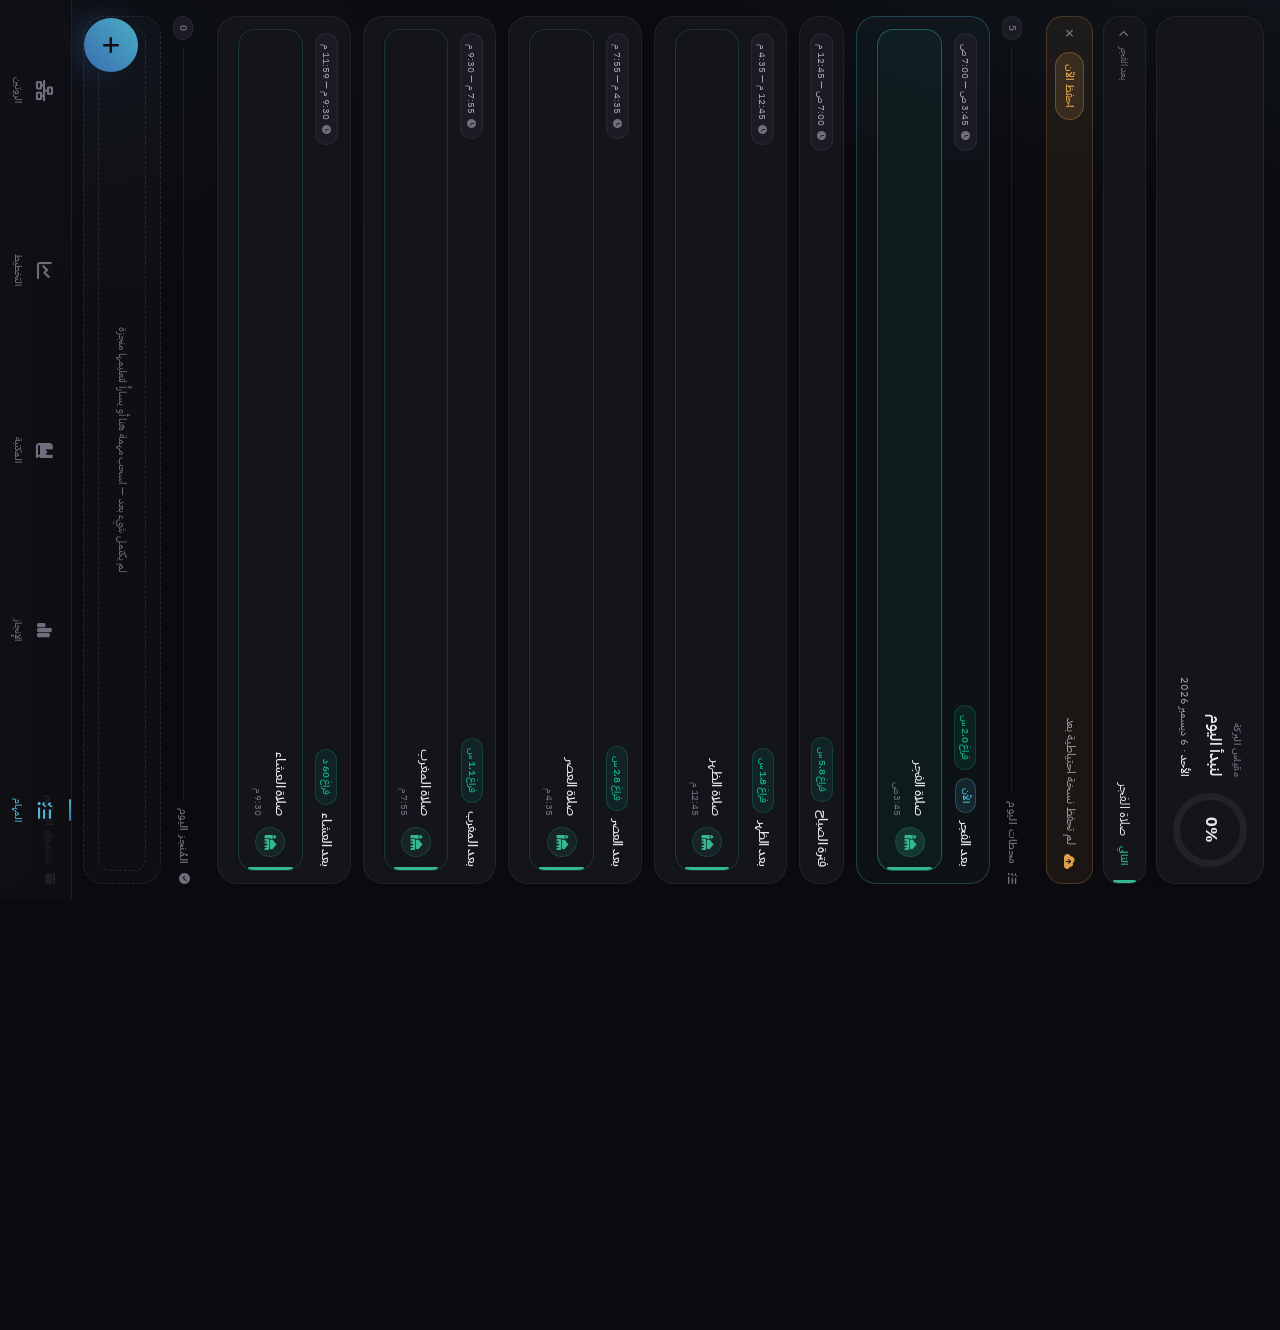
==== commit 2fee6b7a: "Add files via upload" ====
--- a/index.html
+++ b/index.html
@@ -205,6 +205,39 @@
         .hero-next .hn-s.late { color: var(--status-work); }
         .hero-next i { color: var(--ink-3); font-size: 10px; flex-shrink: 0; }
         .hero-next:active { transform: scale(0.99); }
+        /* تذكير النسخ: هادئ، يظهر فقط حين تتأخّر النسخة، ويُطوى لليوم بضغطة */
+        .backup-nudge {
+            display: flex; align-items: center; gap: 9px;
+            margin: calc(-1 * var(--sp-5) + 10px) 0 var(--sp-5); padding: 8px 10px 8px 6px;
+            background: rgba(224,160,74,0.07); border: 1px solid rgba(224,160,74,0.22); border-radius: var(--r-md);
+            font-size: 11.5px; color: var(--ink-2);
+        }
+        .backup-nudge > i { color: var(--status-work); font-size: 12px; margin-right: 4px; }
+        .backup-nudge > span { flex: 1; min-width: 0; }
+        .backup-nudge .bn-act {
+            background: rgba(224,160,74,0.14); border: 1px solid rgba(224,160,74,0.3); color: var(--status-work);
+            border-radius: var(--r-pill); padding: 5px 11px; font-family: inherit; font-size: 11px; font-weight: 600; cursor: pointer; flex-shrink: 0;
+        }
+        .backup-nudge .bn-x { background: none; border: none; color: var(--ink-3); padding: 6px; font-size: 11px; cursor: pointer; flex-shrink: 0; }
+        /* مركز النسخ */
+        .bk-status { display: flex; flex-direction: column; gap: 1px; margin-bottom: 12px; border: 1px solid var(--line-1); border-radius: var(--r-sm); overflow: hidden; }
+        .bk-row { display: flex; align-items: center; gap: 10px; padding: 10px 12px; background: var(--surface-2); font-size: 12px; color: var(--ink-2); }
+        .bk-row i { width: 16px; text-align: center; color: var(--ink-3); font-size: 12px; }
+        .bk-row span { flex: 1; }
+        .bk-row b { font-weight: 600; font-size: 11.5px; color: var(--status-done); font-variant-numeric: tabular-nums; }
+        .bk-row b.warn { color: var(--status-work); }
+        .bk-row b.muted { color: var(--ink-3); font-weight: 500; }
+        .act-btn small a { color: var(--accent-color); text-decoration: underline; cursor: pointer; }
+        .bk-snaps { display: none; flex-direction: column; gap: 5px; padding: 2px 0 4px; max-height: 240px; overflow-y: auto; }
+        .bk-snap {
+            display: flex; align-items: center; justify-content: space-between; gap: 10px; width: 100%; text-align: right;
+            background: transparent; border: 1px dashed var(--line-2, var(--line-1)); border-radius: var(--r-sm);
+            padding: 9px 12px; font-family: inherit; color: var(--ink-1); cursor: pointer;
+        }
+        .bk-snap span { display: flex; flex-direction: column; gap: 2px; }
+        .bk-snap b { font-size: 12px; font-weight: 600; }
+        .bk-snap small { font-size: 10px; color: var(--ink-3); font-variant-numeric: tabular-nums; }
+        .bk-snap i { color: var(--ink-3); font-size: 11px; }
         /* المحطات: الفارغة تُطوى سطراً واحداً، وما مضى وقته يخفت، والمتأخّر فيه شيء يُنبَّه إليه */
         .time-station-block.is-empty { padding: 10px var(--sp-3); }
         .time-station-block.is-empty .time-station-title { margin-bottom: 0; }
@@ -271,6 +304,23 @@
         .f-col-narrow { flex: 1; min-width: 0; }
         .f-inline { display: flex; align-items: center; gap: 8px; }
         .f-inline span { color: var(--ink-3); font-size: 11.5px; }
+        /* نافذة الإضافة: شرائح الأنواع بأيقونات في صفّ ينزلق أفقياً */
+        /* كل الأنواع ظاهرة معاً في شبكة من صفّين — لا شيء مخفيّ خلف تمرير */
+        .type-chips { display: grid; grid-template-columns: repeat(5, 1fr); gap: 6px; margin-bottom: 14px; }
+        .type-chip {
+            min-width: 0; cursor: pointer; white-space: nowrap;
+            display: flex; flex-direction: column; align-items: center; gap: 5px; padding: 10px 8px 8px;
+            background: var(--surface-2); border: 1px solid var(--line-1); border-radius: var(--r-md);
+            color: var(--ink-2); font-family: inherit; font-size: 11px; font-weight: 500;
+            transition: background 0.18s ease, color 0.18s ease, border-color 0.18s ease, transform 0.12s ease;
+        }
+        .type-chip i { font-size: 15px; color: var(--ink-3); transition: color 0.18s ease; }
+        .type-chip.selected { font-weight: 600; }
+        .type-chip.selected i { color: inherit; }
+        .type-chip:active { transform: scale(0.95); }
+        .modal-pick-area { margin-bottom: 14px; text-align: right; }
+        .pick-pool { display: flex; flex-wrap: wrap; gap: 2px; margin: 2px 0; }
+        .modal-scroll-list.is-plain { border: none; padding: 0; background: none; max-height: 240px; }
         /* نافذة تعديل المهمة الموحّدة */
         .et-cat { display: inline-flex; align-items: center; gap: 6px; font-size: 10.5px; color: var(--ink-2); margin: -6px 0 14px; }
         .et-cat::before { content: ''; width: 7px; height: 7px; border-radius: 50%; background: var(--c, var(--ink-3)); }
@@ -287,6 +337,24 @@
         .et-day b { font-size: 11.5px; font-weight: 600; }
         .et-day small { font-size: 9.5px; color: var(--ink-3); font-variant-numeric: tabular-nums; }
         .et-day.selected small { color: inherit; opacity: 0.8; }
+        /* تقييم السلوك بنسبة */
+        .rate-row { display: grid; grid-template-columns: repeat(3, 1fr); gap: 6px; margin: 4px 0 8px; }
+        .rate-opt {
+            display: flex; flex-direction: column; align-items: center; gap: 2px; padding: 10px 2px 8px; cursor: pointer;
+            background: var(--surface-2); border: 1px solid var(--line-1); border-radius: var(--r-sm);
+            color: var(--ink-1); font-family: inherit; transition: background 0.15s ease, border-color 0.15s ease;
+        }
+        .rate-opt b { font-size: 13px; font-weight: 600; font-variant-numeric: tabular-nums; }
+        .rate-opt small { font-size: 9.5px; color: var(--ink-3); }
+        .rate-opt:not(.is-fail) b { color: var(--status-done); }
+        .rate-opt.is-fail b { color: var(--status-work); }
+        .rate-opt:last-child b { color: var(--status-delay); }
+        .rate-opt.selected { background: var(--accent-tint); border-color: var(--accent-line); }
+        .rate-opt:active { transform: scale(0.96); }
+        .rate-hint { font-size: 10.5px; color: var(--ink-3); margin-bottom: 14px; }
+        .score-badge { font-size: 9.5px; font-weight: 600; padding: 1px 8px; border-radius: var(--r-pill); font-variant-numeric: tabular-nums; }
+        .score-badge.ok { color: var(--status-done); background: rgba(53,183,145,0.12); }
+        .score-badge.low { color: var(--status-work); background: rgba(224,160,74,0.12); }
         .ls-warn {
             align-items: center; gap: 8px; font-size: 11px; color: var(--status-work); line-height: 1.6;
             background: rgba(224,160,74,0.08); border: 1px solid rgba(224,160,74,0.25);
@@ -365,13 +433,13 @@
             border-radius: var(--r-xs); padding: 6px 2px;
         }
         .pc-wk b { display: block; color: var(--ink-2); font-size: 10.5px; margin-top: 2px; font-variant-numeric: tabular-nums; }
+        .pc-wk.clickable { cursor: pointer; }
+        .pc-wk.is-cur { border-color: var(--accent-line); color: var(--accent-color); background: var(--accent-tint); }
+        .pc-wk.is-cur b { color: var(--accent-color); }
         .pc-cell { position: relative; font-size: 12px; }
-        /* يوم مضى: باهت ومشطوب، لا يُخطَّط له */
-        .pc-cell.is-past { opacity: 0.34; }
-        .pc-cell.is-past::before {
-            content: ''; position: absolute; left: 14%; right: 14%; top: 50%;
-            height: 1px; background: currentColor; opacity: 0.5;
-        }
+        /* يوم مضى: باهت بلا خطوط؛ ما فيه حصيلة يبقى مقروءاً بلونه */
+        .pc-cell.is-past { opacity: 0.3; }
+        .pc-cell.is-past.done, .pc-cell.is-past.broken { opacity: 0.72; }
         .pc-pct { position: absolute; bottom: 2px; left: 0; right: 0; font-size: 7.5px; opacity: 0.85; }
         .pc-dot {
             position: absolute; top: 2px; left: 2px; min-width: 13px; height: 13px; line-height: 13px;
@@ -392,7 +460,25 @@
         .pt-row:last-child { border-bottom: none; }
         .pt-name { color: var(--ink-2); width: 52px; }
         .pt-time { color: var(--ink-1); font-weight: 600; font-variant-numeric: tabular-nums; }
-        .pt-after { margin-right: auto; font-size: 10px; color: var(--ink-3); }
+        .pt-after { margin-right: auto; font-size: 10px; color: var(--ink-3); cursor: pointer; padding: 3px 8px; border-radius: var(--r-pill); border: 1px solid transparent; }
+        .pt-after:active { border-color: var(--line-2); }
+        .pt-after.custom { color: var(--status-work); }
+        .loc-card {
+            display: flex; align-items: center; justify-content: space-between; gap: 10px; margin-bottom: 12px;
+            background: var(--surface-2); border: 1px solid var(--line-1); border-radius: var(--r-sm); padding: 10px 12px;
+        }
+        .loc-main { display: flex; align-items: center; gap: 10px; min-width: 0; text-align: right; }
+        .loc-main > i { color: var(--accent-color); font-size: 15px; }
+        .loc-main span { display: flex; flex-direction: column; gap: 1px; min-width: 0; }
+        .loc-main b { font-size: 13px; color: var(--ink-1); font-weight: 600; }
+        .loc-main small { font-size: 10px; color: var(--ink-3); font-variant-numeric: tabular-nums; }
+        .loc-btn {
+            flex-shrink: 0; display: inline-flex; align-items: center; gap: 6px; cursor: pointer; font-family: inherit;
+            font-size: 11px; font-weight: 600; color: var(--accent-color); background: var(--accent-tint);
+            border: 1px solid var(--accent-line); border-radius: var(--r-pill); padding: 7px 12px;
+        }
+        .tune-grid { display: grid; grid-template-columns: repeat(5, 1fr); gap: 6px; }
+        .tune-cell { display: flex; flex-direction: column; gap: 5px; font-size: 10.5px; color: var(--ink-3); text-align: center; }
         .dd-head { display: flex; align-items: center; gap: 14px; margin-bottom: 16px; }
         .dd-list { max-height: 44vh; overflow-y: auto; }
         .dd-row { display: flex; align-items: center; gap: 10px; padding: 10px 2px; border-bottom: 1px solid var(--line-1); }
@@ -403,6 +489,16 @@
             background: rgba(238,82,83,0.10); color: rgba(238,82,83,0.8); border: 1px solid rgba(238,82,83,0.25);
         }
         .dd-mark.on { background: rgba(53,183,145,0.14); color: var(--status-done); border-color: rgba(53,183,145,0.35); }
+        .dd-mark.plan { background: var(--surface-2); color: var(--ink-3); border-color: var(--line-1); }
+        .dd-commit-jump {
+            width: 100%; display: flex; align-items: center; gap: 7px; margin-bottom: 8px; padding: 8px 12px; cursor: pointer;
+            background: var(--surface-2); border: 1px solid var(--line-1); border-radius: var(--r-sm);
+            font-family: inherit; font-size: 11.5px; color: var(--ink-2); text-align: right;
+        }
+        .dd-commit-jump i:first-child { color: var(--accent-color); font-size: 10px; }
+        .dd-commit-jump i:last-child { margin-right: auto; font-size: 9px; color: var(--ink-3); }
+        .dd-commit-jump.ok { color: var(--status-done); border-color: rgba(53,183,145,0.28); }
+        .dd-commit-jump.bad { color: rgba(238,120,120,0.95); border-color: rgba(238,82,83,0.24); }
         .dd-name { flex: 1; min-width: 0; font-size: 12.5px; color: var(--ink-1); text-align: right; line-height: 1.5; }
         .dd-cat { font-size: 10px; color: var(--ink-3); flex-shrink: 0; }
         /* بطاقات مهام اليوم داخل نافذة السجلّ */
@@ -914,6 +1010,54 @@
             background: rgba(238,82,83,0.08); color: rgba(238,82,83,0.8); border: 1px solid rgba(238,82,83,0.2);
         }
         .cm-tag.soft { background: var(--surface-2); color: var(--ink-3); border-color: var(--line-1); }
+        .cm-check.part { background: rgba(224,160,74,0.12); border-color: rgba(224,160,74,0.4); color: var(--status-work); }
+        /* أساسي/ثانوي: شارة تُبدَّل بضغطة */
+        .cm-imp {
+            flex-shrink: 0; font-family: inherit; font-size: 9.5px; font-weight: 600; cursor: pointer;
+            padding: 4px 10px; border-radius: var(--r-pill); border: 1px solid var(--line-1);
+        }
+        .cm-imp.essential { background: rgba(238,82,83,0.07); color: rgba(238,120,120,0.95); border-color: rgba(238,82,83,0.25); }
+        .cm-imp.secondary { background: var(--surface-2); color: var(--ink-3); }
+        /* نسبة اليوم مع علامة الحدّ */
+        .cm-day-score { padding: 4px 4px 12px; border-bottom: 1px solid var(--line-1); margin-bottom: 2px; }
+        .cm-ds-top { display: flex; align-items: baseline; gap: 8px; }
+        .cm-ds-top b { font-size: 20px; font-weight: 700; color: var(--ink-1); font-variant-numeric: tabular-nums; }
+        .cm-ds-lvl { font-size: 11px; font-weight: 600; padding: 2px 9px; border-radius: var(--r-pill); }
+        .cm-ds-lvl.good { color: var(--status-done); background: rgba(53,183,145,0.10); }
+        .cm-ds-lvl.ok { color: var(--status-work); background: rgba(224,160,74,0.10); }
+        .cm-ds-lvl.bad { color: rgba(238,120,120,0.95); background: rgba(238,82,83,0.08); }
+        .cm-ds-th { margin-right: auto; font-size: 10px; color: var(--ink-3); }
+        .cm-day-score .cm-bar { position: relative; overflow: visible; }
+        .cm-day-score .cm-bar-fill { position: absolute; top: 0; right: 0; }
+        .cm-bar-th { position: absolute; top: -3px; bottom: -3px; width: 2px; background: var(--ink-2); border-radius: 1px; opacity: 0.6; }
+        .cm-ds-note { font-size: 10.5px; color: var(--ink-3); margin-top: 8px; line-height: 1.6; }
+        .cm-day-score.is-done .cm-ds-note { color: var(--status-done); }
+        .cm-add-req {
+            width: 100%; margin-top: 8px; padding: 10px; border-radius: var(--r-sm); cursor: pointer;
+            background: transparent; border: 1px dashed var(--line-2, var(--line-1)); color: var(--ink-2);
+            font-family: inherit; font-size: 12px;
+        }
+        .cm-add-req i { font-size: 10px; color: var(--accent-color); margin-left: 4px; }
+        .cmm-reqs { display: flex; flex-direction: column; gap: 6px; }
+        .cmm-req { display: flex; align-items: center; gap: 10px; padding: 8px 10px; background: var(--surface-2); border: 1px solid var(--line-1); border-radius: var(--r-sm); }
+        .cmm-req-name { flex: 1; min-width: 0; font-size: 12px; color: var(--ink-1); text-align: right; }
+        .cmm-imp { display: flex; background: var(--surface-1); border: 1px solid var(--line-1); border-radius: var(--r-pill); padding: 2px; flex-shrink: 0; }
+        .cmm-imp button { background: none; border: none; font-family: inherit; font-size: 10.5px; color: var(--ink-3); padding: 4px 10px; border-radius: var(--r-pill); cursor: pointer; }
+        .cmm-imp button.active { background: var(--accent-tint); color: var(--accent-color); font-weight: 600; }
+        /* نافذة إضافة التزام */
+        .ca-new { display: flex; gap: 6px; flex-wrap: wrap; margin-bottom: 8px; }
+        .ca-new .cmm-btn { flex: 1; justify-content: center; min-width: 96px; }
+        .ca-group { font-size: 10.5px; color: var(--ink-3); font-weight: 600; margin: 14px 2px 6px; text-align: right; }
+        .ca-row { display: flex; align-items: center; gap: 8px; padding: 8px 10px; border: 1px solid var(--line-1); border-radius: var(--r-sm); margin-bottom: 5px; background: var(--surface-2); }
+        .ca-row.is-core { border-color: var(--accent-line); }
+        .ca-dot { width: 8px; height: 8px; border-radius: 50%; flex-shrink: 0; }
+        .ca-name { flex: 1; min-width: 0; font-size: 12px; color: var(--ink-1); text-align: right; display: flex; flex-direction: column; gap: 2px; }
+        .ca-name small { font-size: 9.5px; color: var(--ink-3); }
+        .ca-btn {
+            flex-shrink: 0; font-family: inherit; font-size: 10.5px; cursor: pointer; padding: 5px 10px; border-radius: var(--r-pill);
+            background: var(--accent-tint); color: var(--accent-color); border: 1px solid var(--accent-line);
+        }
+        .ca-btn.off { background: transparent; color: var(--ink-3); border-color: var(--line-1); }
 
         .cm-curve-head { display: flex; justify-content: space-between; align-items: flex-start; gap: 10px; padding: 0 var(--sp-2); margin-bottom: var(--sp-4); }
         .cm-curve-legend { display: flex; flex-direction: column; gap: 6px; font-size: 9.5px; color: var(--ink-3); margin-top: 6px; }
@@ -1473,6 +1617,12 @@
             white-space: nowrap; flex-shrink: 0; display: inline-flex; align-items: center; gap: 5px;
         }
         .station-time-label:hover { border-color: var(--line-3); color: var(--ink-1); }
+        button.station-time-label { font-family: inherit; }
+        .station-time-label:active { border-color: var(--accent-line); color: var(--accent-color); }
+        .tp-mode { display: inline-flex; align-items: center; gap: 5px; font-size: 10px; font-weight: 600; padding: 3px 10px; border-radius: var(--r-pill); white-space: nowrap; }
+        .tp-mode i { font-size: 9px; }
+        .tp-mode.auto { color: var(--status-done); background: rgba(53,183,145,0.10); border: 1px solid rgba(53,183,145,0.28); }
+        .tp-mode.custom { color: var(--status-work); background: rgba(224,160,74,0.10); border: 1px solid rgba(224,160,74,0.28); }
         /* المحطة الجارية الآن — إطار خفيف ووسم صغير */
         .time-station-block.is-now { border-color: rgba(76,184,212,0.28); background: rgba(76,184,212,0.035); }
         .now-badge {
@@ -1702,6 +1852,46 @@
         .lib-head { display: flex; justify-content: space-between; align-items: center; gap: 10px; margin-bottom: var(--sp-4); }
         .lib-head-title { font-size: 15px; font-weight: 600; color: var(--ink-1); }
         .lib-head-sum { font-size: 10.5px; color: var(--ink-3); margin-top: 3px; }
+        .lib-head-desc { font-size: 11px; color: var(--ink-2); margin-top: 6px; line-height: 1.6; }
+        /* أقسام المكتبة: شبكة ظاهرة كلها، لكل قسم أيقونته وعدده */
+        .lib-secs { display: grid; grid-template-columns: repeat(4, 1fr); gap: 6px; margin-bottom: var(--sp-5); }
+        .lib-sec {
+            display: flex; flex-direction: column; align-items: center; gap: 3px; padding: 10px 4px 8px;
+            background: var(--surface-1); border: 1px solid var(--line-1); border-radius: var(--r-sm);
+            color: var(--ink-3); font-family: inherit; cursor: pointer; min-width: 0;
+        }
+        .lib-sec i { font-size: 14px; }
+        .lib-sec b { font-size: 11px; font-weight: 600; color: var(--ink-2); white-space: nowrap; overflow: hidden; text-overflow: ellipsis; max-width: 100%; }
+        .lib-sec small { font-size: 9.5px; color: var(--ink-3); font-variant-numeric: tabular-nums; min-height: 12px; }
+        .lib-sec.active { background: var(--accent-tint); border-color: var(--accent-line); color: var(--accent-color); }
+        .lib-sec.active b { color: var(--accent-color); }
+        .lib-sec:active { transform: scale(0.97); }
+        .lib-add-btn {
+            display: flex; align-items: center; gap: 6px; flex-shrink: 0; cursor: pointer;
+            background: var(--accent-tint); border: 1px solid var(--accent-line); color: var(--accent-color);
+            border-radius: var(--r-pill); padding: 8px 14px; font-family: inherit; font-size: 12px; font-weight: 600;
+        }
+        .lib-add-btn i { font-size: 10px; }
+        .lib-help {
+            background: var(--surface-1); border: 1px solid var(--accent-line); border-radius: var(--r-md);
+            padding: 14px 16px 12px; margin-bottom: var(--sp-4); font-size: 11.5px; color: var(--ink-2); line-height: 1.8;
+        }
+        .lib-help .lh-title { font-size: 13px; font-weight: 600; color: var(--ink-1); margin-bottom: 4px; }
+        .lib-help .lh-title i { color: var(--accent-color); margin-left: 4px; }
+        .lib-help ol { margin: 0; padding-right: 18px; }
+        .lib-help b { color: var(--ink-1); }
+        .lib-help .lh-ok {
+            margin-top: 8px; background: none; border: 1px solid var(--line-1); border-radius: var(--r-pill);
+            color: var(--ink-2); font-family: inherit; font-size: 11.5px; padding: 6px 16px; cursor: pointer;
+        }
+        /* زر ⋯ ظاهر على كل بطاقة ووحدة: بديل واضح عن الضغط المطوّل */
+        .lib-more {
+            flex-shrink: 0; width: 30px; height: 30px; border-radius: 50%; cursor: pointer;
+            background: transparent; border: 1px solid transparent; color: var(--ink-3); font-size: 13px;
+            display: inline-flex; align-items: center; justify-content: center;
+        }
+        .lib-more:active { background: var(--surface-3); }
+        .lib-unit-actions .lib-more { width: 26px; height: 26px; font-size: 12px; }
         .lib-head .pl-add { margin-right: 0; width: 32px; height: 32px; font-size: 13px; }
 
         .lib-card {
@@ -1872,9 +2062,16 @@
             content: ''; position: absolute; top: 6px; left: 8px; width: 5px; height: 5px;
             border-radius: 50%; background: var(--status-done);
         }
-        .pw-head { display: flex; align-items: center; justify-content: space-between; gap: 10px; margin: 0 2px var(--sp-1); }
+        .pw-head { display: flex; align-items: center; justify-content: space-between; flex-wrap: wrap; gap: 10px; margin: 0 2px var(--sp-1); }
         .pw-info { min-width: 0; text-align: right; }
-        .pw-title { display: flex; align-items: center; gap: 8px; font-size: 17px; font-weight: 600; color: var(--ink-1); }
+        .pw-title { display: flex; align-items: center; gap: 8px; font-size: 17px; font-weight: 600; color: var(--ink-1); white-space: nowrap; }
+        .pw-state { white-space: nowrap; }
+        /* الشاشة الضيّقة: العنوان سطر، والأزرار الثلاثة سطر كامل تحته */
+        @media (max-width: 440px) {
+            .pw-head .plan-head-acts { width: 100%; margin-right: 0; }
+            .pw-head .plan-btn { flex: 1; justify-content: center; }
+            .pw-head .plan-btn.add { flex: 1.3; }
+        }
         .pw-state {
             font-size: 10px; font-weight: 600; padding: 2px 9px; border-radius: var(--r-pill);
             border: 1px solid var(--line-1); color: var(--ink-3); background: var(--surface-2);
@@ -2179,7 +2376,7 @@
                     <button class="seg-opt active" data-core="0" onclick="pickLongpressCore(0)">عادية</button>
                     <button class="seg-opt" data-core="1" onclick="pickLongpressCore(1)">مهمة رئيسية</button>
                 </div>
-                <div class="rt-hint" style="padding:8px 2px 0;">المهمة الرئيسية تُحتسب في التعهّد: يوم تسقط فيه يضيف يوماً على مدتك.</div>
+                <div class="rt-hint" style="padding:8px 2px 0;">الرئيسية تدخل شروط التعهّد. تختار في صفحة التعهّد إن كانت أساسية (لا يكتمل اليوم بدونها) أو ثانوية (ترفع نسبة يومك).</div>
             </div>
 
             <div id="lib-longpress-rec-section" class="f-row" style="display:none;">
@@ -2354,6 +2551,11 @@
         <div class="act-head">
             <div class="act-title" id="goal-action-title">الهدف</div>
             <div class="act-sub" id="goal-action-sub"></div>
+        </div>
+        <!-- توزيع بضغطة بدل السحب: أيام الأسبوع المتبقية -->
+        <div id="goal-day-pick" style="display:none;margin-bottom:12px;">
+            <label class="f-label" id="goal-day-label">ضعها في يوم</label>
+            <div class="et-days" id="goal-day-chips"></div>
         </div>
         <div class="act-list">
             <button class="act-btn clickable" id="goal-open-btn" style="display:none;" onclick="openWeekTaskFromModal()">
@@ -2424,109 +2626,103 @@
 <!-- نافذة إضافة مهمة -->
 <div id="add-task-modal" class="custom-modal-overlay">
     <div class="custom-modal-content">
-        <h3 class="m-title"><i class="fa-solid fa-plus"></i> إضافة مهمة جديدة</h3>
+        <h3 class="m-title"><i class="fa-solid fa-plus"></i> <span id="add-task-heading">مهمة جديدة</span></h3>
         <button class="core-cta clickable" id="btn-distribute-core" style="display:none;" onclick="distributeCoreFromModal()">
             <span><span class="core-badge" style="margin:0 0 0 7px;">رئيسية</span> توزيع المهام الرئيسية على بقية الأسبوع</span>
             <i class="fa-solid fa-chevron-left"></i>
         </button>
-        <div class="f-row">
-            <label class="f-label">اسم المهمة</label>
-            <input type="text" id="input-modal-task-title" placeholder="اتركه فارغاً إذا اخترت من القائمة" style="width:100%;text-align:right;">
-        </div>
-        <label class="f-label">التصنيف</label>
-
-        <div class="chips-container" id="modal-chips-group">
-            <div class="chip-choice selected" data-cat="study" onclick="selectModalChip('study')">دراسة</div>
-            <div class="chip-choice" data-cat="book" onclick="selectModalChip('book')">الكتب</div>
-            <div class="chip-choice" data-cat="series" onclick="selectModalChip('series')">فقه النفس</div>
-            <div class="chip-choice" data-cat="god" onclick="selectModalChip('god')">عبادات</div>
-            <div class="chip-choice" data-cat="newseries" onclick="selectModalChip('newseries')">السلاسل</div>
-            <div class="chip-choice" data-cat="sport" onclick="selectModalChip('sport')">الرياضة</div>
-            <div class="chip-choice" data-cat="behavior" onclick="selectModalChip('behavior')">السلوك</div>
-            <div class="chip-choice" data-cat="break" onclick="selectModalChip('break')">استراحة</div>
-        </div>
-        <div id="modal-subject-picker-area" style="margin-bottom:12px;text-align:right;display:block;">
-            <!-- حقل الوقت المتوقع اليدوي: يظهر فقط لتصنيف "استراحة" أو حالة "بدون تصنيف" (لا مصدر وقت من المكتبة بهاتين الحالتين) -->
-            <div id="modal-expected-time-field" class="f-row" style="display:none;">
-                <label class="f-label">الوقت المتوقع</label>
-                <div style="display:flex;gap:8px;align-items:center;">
-                    <input type="number" id="modal-task-hours" min="0" max="10" value="0" style="width:62px;text-align:center;">
-                    <span style="color:var(--ink-3);font-size:11.5px;">ساعة</span>
-                    <input type="number" id="modal-task-minutes" min="0" max="59" value="15" style="width:62px;text-align:center;">
-                    <span style="color:var(--ink-3);font-size:11.5px;">دقيقة</span>
-                </div>
-            </div>
-            <!-- قائمة المواد -->
+        <!-- ١) النوع: كل نوع يفتح قائمته من المكتبة، و«عامة» لمهمة حرّة تكتب اسمها -->
+        <label class="f-label">النوع</label>
+        <div class="type-chips" id="modal-chips-group">
+            <button class="type-chip" data-cat="general" onclick="selectModalChip('general')"><i class="fa-solid fa-pen"></i><span>عامة</span></button>
+            <button class="type-chip" data-cat="study" onclick="selectModalChip('study')"><i class="fa-solid fa-graduation-cap"></i><span>دراسة</span></button>
+            <button class="type-chip" data-cat="book" onclick="selectModalChip('book')"><i class="fa-solid fa-book"></i><span>كتب</span></button>
+            <button class="type-chip" data-cat="god" onclick="selectModalChip('god')"><i class="fa-solid fa-mosque"></i><span>عبادات</span></button>
+            <button class="type-chip" data-cat="series" onclick="selectModalChip('series')"><i class="fa-solid fa-spa"></i><span>فقه النفس</span></button>
+            <button class="type-chip" data-cat="newseries" onclick="selectModalChip('newseries')"><i class="fa-solid fa-clapperboard"></i><span>سلاسل</span></button>
+            <button class="type-chip" data-cat="sport" onclick="selectModalChip('sport')"><i class="fa-solid fa-dumbbell"></i><span>رياضة</span></button>
+            <button class="type-chip" data-cat="behavior" onclick="selectModalChip('behavior')"><i class="fa-solid fa-compass"></i><span>سلوك</span></button>
+            <button class="type-chip" data-cat="break" onclick="selectModalChip('break')"><i class="fa-solid fa-mug-hot"></i><span>استراحة</span></button>
+        </div>
+        <!-- ٢) الاختيار من المكتبة -->
+        <div id="modal-subject-picker-area" class="modal-pick-area">
             <div id="modal-subjects-panel">
-                <div id="modal-subjects-injection-pool" style="margin:5px 0;min-height:25px;"></div>
-                <!-- محاضرات المادة المختارة -->
+                <div id="modal-subjects-injection-pool" class="pick-pool"></div>
                 <div id="modal-lectures-panel" style="display:none;margin-top:8px;">
-                    <div class="f-label">اختر محاضرة:</div>
+                    <div class="f-label">اختر محاضرة</div>
                     <div id="modal-lectures-list" class="modal-scroll-list"></div>
                 </div>
             </div>
-            <!-- قائمة السلاسل (فقه النفس) -->
             <div id="modal-series-panel" style="display:none;">
-                <div id="modal-series-injection-pool" style="margin:5px 0;min-height:25px;"></div>
+                <div id="modal-series-injection-pool" class="pick-pool"></div>
                 <div id="modal-episodes-panel" style="display:none;margin-top:8px;">
-                    <div class="f-label">اختر حلقة:</div>
+                    <div class="f-label">اختر حلقة</div>
                     <div id="modal-episodes-list" class="modal-scroll-list"></div>
                 </div>
             </div>
-            <!-- قائمة الكتب -->
             <div id="modal-books-panel" style="display:none;">
-                <div id="modal-books-injection-pool" style="margin:5px 0;min-height:25px;"></div>
-                <!-- دروس/صفحات الكتاب المختار (حسب وضعه: دراسة/قراءة/حفظ) -->
+                <div id="modal-books-injection-pool" class="pick-pool"></div>
                 <div id="modal-lessons-panel" style="display:none;margin-top:8px;">
-                    <div id="modal-lessons-label" class="f-label">اختر درساً:</div>
+                    <div id="modal-lessons-label" class="f-label">اختر درساً</div>
                     <div id="modal-lessons-list" class="modal-scroll-list"></div>
                 </div>
             </div>
-            <!-- قائمة العبادات (كل العبادات المضافة: قراءة/حفظ/بسيطة) -->
             <div id="modal-worship-panel" style="display:none;">
-                <div id="modal-worship-injection-pool" style="margin:5px 0;min-height:25px;"></div>
+                <div id="modal-worship-injection-pool" class="pick-pool"></div>
                 <div id="modal-worship-pages-panel" style="display:none;margin-top:8px;">
-                    <div class="f-label" id="modal-worship-pages-label">اختر صفحة حفظ:</div>
+                    <div class="f-label" id="modal-worship-pages-label">اختر صفحة حفظ</div>
                     <div id="modal-worship-pages-list" class="modal-scroll-list"></div>
                 </div>
             </div>
-            <!-- لوحة "السلاسل" (تبويب المسلسلات/المحتوى الترفيهي الجديد) -->
             <div id="modal-sports-panel" style="display:none;">
-                <div class="f-label">اختر من الرياضة:</div>
-                <div id="modal-sports-list" class="modal-scroll-list"></div>
+                <div id="modal-sports-list" class="modal-scroll-list is-plain"></div>
             </div>
             <div id="modal-behavior-panel" style="display:none;">
-                <div class="f-label">اختر سلوكاً:</div>
-                <div id="modal-behavior-list" class="modal-scroll-list"></div>
+                <div id="modal-behavior-list" class="modal-scroll-list is-plain"></div>
             </div>
             <div id="modal-newseries-panel" style="display:none;">
-                <div id="modal-newseries-injection-pool" style="margin:5px 0;min-height:25px;"></div>
+                <div id="modal-newseries-injection-pool" class="pick-pool"></div>
                 <div id="modal-newseries-episodes-panel" style="display:none;margin-top:8px;">
-                    <div class="f-label">اختر حلقة:</div>
+                    <div class="f-label">اختر حلقة</div>
                     <div id="modal-newseries-episodes-list" class="modal-scroll-list"></div>
                 </div>
             </div>
         </div>
+        <!-- ٣) الاسم: يُملأ من اختيارك ويمكنك تعديله -->
         <div class="f-row">
-            <label class="f-label">المحطة الزمنية</label>
-            <div class="custom-select-wrap" style="margin-bottom:0;">
-                <div class="custom-select-trigger" id="csel-input-modal-station-trigger" onclick="openStationPickerModal()">
-                    <span id="csel-input-modal-station-label">فترة الصباح</span>
-                    <i class="fa-solid fa-chevron-down"></i>
-                </div>
-                <div class="custom-select-options" id="csel-input-modal-station-options" style="display:none;">
-                    <div class="custom-select-option" data-key="input-modal-station" data-value="fajr" onclick="pickCustomSelectOption('input-modal-station','fajr','بعد الفجر')">بعد الفجر</div>
-                    <div class="custom-select-option selected" data-key="input-modal-station" data-value="morning" onclick="pickCustomSelectOption('input-modal-station','morning','فترة الصباح')">فترة الصباح</div>
-                    <div class="custom-select-option" data-key="input-modal-station" data-value="dhuhr" onclick="pickCustomSelectOption('input-modal-station','dhuhr','بعد الظهر')">بعد الظهر</div>
-                    <div class="custom-select-option" data-key="input-modal-station" data-value="asr" onclick="pickCustomSelectOption('input-modal-station','asr','بعد العصر')">بعد العصر</div>
-                    <div class="custom-select-option" data-key="input-modal-station" data-value="maghrib" onclick="pickCustomSelectOption('input-modal-station','maghrib','بعد المغرب')">بعد المغرب</div>
-                    <div class="custom-select-option" data-key="input-modal-station" data-value="isha" onclick="pickCustomSelectOption('input-modal-station','isha','بعد العشاء')">بعد العشاء</div>
-                </div>
-                <input type="hidden" id="input-modal-station" value="morning">
+            <label class="f-label" id="modal-name-label">الاسم</label>
+            <input type="text" id="input-modal-task-title" placeholder="ماذا تريد أن تنجز؟" oninput="onModalNameInput()" style="width:100%;text-align:right;">
+        </div>
+        <div id="modal-expected-time-field" class="f-row" style="display:none;">
+            <label class="f-label">الوقت المتوقع</label>
+            <div class="quick-time-pills">
+                <div class="quick-time-pill clickable" onclick="setQuickTime('modal-task-hours','modal-task-minutes',15,this)">ربع ساعة</div>
+                <div class="quick-time-pill clickable" onclick="setQuickTime('modal-task-hours','modal-task-minutes',30,this)">نصف ساعة</div>
+                <div class="quick-time-pill clickable" onclick="setQuickTime('modal-task-hours','modal-task-minutes',60,this)">ساعة</div>
+                <div class="quick-time-pill clickable" onclick="setQuickTime('modal-task-hours','modal-task-minutes',90,this)">ساعة ونصف</div>
             </div>
+            <div class="f-inline">
+                <input type="number" id="modal-task-hours" min="0" max="10" value="0" style="width:62px;text-align:center;">
+                <span>ساعة</span>
+                <input type="number" id="modal-task-minutes" min="0" max="59" value="15" style="width:62px;text-align:center;">
+                <span>دقيقة</span>
+            </div>
+        </div>
+        <!-- ٤) متى: اليوم والفترة بلمسة -->
+        <div class="f-row" id="modal-day-row">
+            <label class="f-label">اليوم</label>
+            <div class="et-days" id="modal-days"></div>
+        </div>
+        <div class="f-row" id="modal-station-row">
+            <label class="f-label">الفترة</label>
+            <div class="et-stations" id="modal-stations"></div>
+            <input type="hidden" id="input-modal-station" value="morning">
+        </div>
+        <div class="rt-hint" id="modal-goal-note" style="display:none;padding:10px 12px;background:var(--surface-2);border:1px solid var(--line-1);border-radius:var(--r-sm);margin-bottom:6px;">
+            <i class="fa-solid fa-bullseye" style="color:var(--accent-color);"></i> تُضاف إلى أهداف الأسبوع — تسحبها لاحقاً إلى يومها.
         </div>
         <div style="display:flex;gap:9px;margin-top:4px;">
-            <button class="btn-prime clickable" style="flex:2;" onclick="submitAddNewTask()">حفظ وإدراج</button>
+            <button class="btn-prime clickable" style="flex:2;" id="add-task-submit" onclick="submitAddNewTask()">أضف</button>
             <button class="btn-prime btn-ghost clickable" style="flex:1;" onclick="closeAddTaskModal()">إلغاء</button>
         </div>
     </div>
@@ -2551,7 +2747,10 @@
 <div id="station-time-picker-overlay" class="custom-modal-overlay" style="z-index:99998;">
     <div class="custom-modal-content">
         <h3 class="m-title"><i class="fa-solid fa-clock"></i> وقت الفترة</h3>
-        <p id="station-time-picker-label" style="font-size:12.5px;color:var(--ink-2);margin:-6px 0 12px;text-align:right;"></p>
+        <div style="display:flex;align-items:center;justify-content:space-between;gap:10px;margin:-6px 0 12px;">
+            <p id="station-time-picker-label" style="font-size:12.5px;color:var(--ink-2);margin:0;text-align:right;"></p>
+            <span id="station-tp-mode"></span>
+        </div>
         <div id="station-tp-hint" class="rt-hint" style="padding:10px 12px;background:var(--surface-2);border:1px solid var(--line-1);border-radius:var(--r-sm);margin-bottom:14px;"></div>
         <div class="f-grid">
             <div class="f-col-wide"><label class="f-label">من</label>
@@ -2563,6 +2762,9 @@
                 <input type="hidden" id="station-tp-to">
             </div>
         </div>
+        <button class="act-btn clickable" id="station-tp-reset" style="display:none;margin-bottom:12px;" onclick="resetStationTime()">
+            <i class="fa-solid fa-wand-magic-sparkles"></i><span>إعادتها تلقائية<small>تتبع الأذان كل يوم</small></span>
+        </button>
         <div style="display:flex;gap:9px;">
             <button class="btn-prime clickable" style="flex:2;" onclick="saveStationTime()">حفظ</button>
             <button class="btn-prime btn-ghost clickable" style="flex:1;" onclick="closeStationTimePicker()">إلغاء</button>
@@ -2839,6 +3041,7 @@
         </div>
     </div>
     <button class="hero-next clickable" id="hero-next" style="display:none;"></button>
+    <div class="backup-nudge" id="backup-nudge" style="display:none;"></div>
 
     <div class="section-title"><i class="fa-solid fa-list-check"></i> محطات اليوم <span class="sec-count" id="count-active">0</span></div>
     <div id="stations-tasks-wrapper-container"></div>
@@ -2898,7 +3101,7 @@
             </div>
             <div class="rt-line clickable" onclick="togglePrayerStat()">
                 <span class="rt-line-name"><i class="fa-solid fa-mosque" style="color:var(--cat-god);"></i> رصيد الصلوات</span>
-                <span class="rt-line-val">2.5 ساعة <i class="fa-solid fa-chevron-down" id="prayer-stat-chevron" style="font-size:9px;"></i></span>
+                <span class="rt-line-val"><span id="stat-day-prayers">2.5 ساعة</span> <i class="fa-solid fa-chevron-down" id="prayer-stat-chevron" style="font-size:9px;"></i></span>
             </div>
             <div id="prayer-stat-detail" style="display:none;">
                 <div class="rt-hint">نصف ساعة محجوزة عند كل أذان من الصلوات الخمس، تُخصم تلقائياً من الفراغ.</div>
@@ -2906,31 +3109,48 @@
         </div>
     </div>
 
-    <div class="section-title"><i class="fa-solid fa-gear"></i> الإعدادات والنسخ الاحتياطي</div>
+    <div class="section-title"><i class="fa-solid fa-gear"></i> الإعدادات</div>
     <div class="rt-card">
+        <button class="rt-line rt-line-btn clickable" onclick="openPrayerSettings()">
+            <span class="rt-line-name"><i class="fa-solid fa-mosque"></i> أوقات الصلاة والفترات</span>
+            <span class="rt-line-val"><span id="prayer-settings-state">—</span><i class="fa-solid fa-chevron-left"></i></span>
+        </button>
+        <button class="rt-line rt-line-btn clickable" onclick="openBackupCenter()">
+            <span class="rt-line-name"><i class="fa-solid fa-shield-halved"></i> النسخ الاحتياطي</span>
+            <span class="rt-line-val"><span id="drive-state">—</span><i class="fa-solid fa-chevron-left"></i></span>
+        </button>
         <button id="btn-toggle-notifications" class="rt-line rt-line-btn clickable" onclick="toggleAppNotifications()">
             <span class="rt-line-name"><i class="fa-solid fa-bell"></i> <span id="notif-toggle-label">الإشعارات موقوفة</span></span>
             <span class="rt-switch"></span>
-        </button>
-        <button class="rt-line rt-line-btn clickable" onclick="openDriveSettings()">
-            <span class="rt-line-name"><i class="fa-brands fa-google-drive"></i> الحفظ في جوجل درايف</span>
-            <span class="rt-line-val" id="drive-state">—</span>
         </button>
         <button class="rt-line rt-line-btn clickable" onclick="cycleDoneFeedback()">
             <span class="rt-line-name"><i class="fa-solid fa-bell-concierge"></i> تنبيه الإنجاز</span>
             <span class="rt-line-val" id="done-feedback-state">—</span>
         </button>
-        <button class="rt-line rt-line-btn clickable" onclick="openPrayerSettings()">
-            <span class="rt-line-name"><i class="fa-solid fa-mosque"></i> أوقات الصلاة</span>
-            <span class="rt-line-val" id="prayer-settings-state">—</span>
-        </button>
-        <div class="rt-line">
-            <span class="rt-line-name"><i class="fa-solid fa-database"></i> نسخة احتياطية</span>
-            <span style="display:flex;gap:10px;">
-                <button class="rt-icon-btn clickable" onclick="exportData()" title="تصدير"><i class="fa-solid fa-cloud-arrow-down"></i></button>
-                <button class="rt-icon-btn clickable" onclick="importData()" title="استيراد"><i class="fa-solid fa-cloud-arrow-up"></i></button>
-            </span>
-        </div>
+    </div>
+</div>
+
+<!-- مركز النسخ الاحتياطي: كل وسائل حفظ بياناتك واستعادتها في مكان واحد -->
+<div id="backup-modal" class="custom-modal-overlay">
+    <div class="custom-modal-content">
+        <h3 class="m-title"><i class="fa-solid fa-shield-halved"></i> النسخ الاحتياطي</h3>
+        <div class="bk-status" id="bk-status"></div>
+        <div class="act-list">
+            <button class="act-btn clickable" id="bk-drive-btn" onclick="backupDriveAction()">
+                <i class="fa-brands fa-google-drive"></i><span id="bk-drive-label">جوجل درايف</span>
+            </button>
+            <button class="act-btn clickable" onclick="exportData()">
+                <i class="fa-solid fa-file-arrow-down"></i><span>حفظ نسخة كملف<small>تحتفظ بها في ملفاتك أو ترسلها لنفسك</small></span>
+            </button>
+            <button class="act-btn clickable" onclick="openLocalSnapshots()">
+                <i class="fa-solid fa-clock-rotate-left"></i><span>نسخ تلقائية على الجهاز<small id="bk-snap-sub">لقطة كل يوم — للتراجع عن خطأ</small></span>
+            </button>
+            <div id="bk-snaps" class="bk-snaps" style="display:none;"></div>
+            <button class="act-btn clickable" onclick="importData()">
+                <i class="fa-solid fa-file-arrow-up"></i><span>استيراد من ملف<small>يحلّ محلّ بياناتك الحالية — تُحفظ لقطة قبلها</small></span>
+            </button>
+        </div>
+        <button class="btn-prime btn-ghost clickable" style="margin-top:12px;" onclick="document.getElementById('backup-modal').style.display='none'">إغلاق</button>
     </div>
 </div>
 
@@ -2953,10 +3173,10 @@
             </div>
             <div class="plan-head-acts">
                 <button class="plan-btn dist clickable" id="pw-dist-btn" onclick="confirmDistributeCore()" aria-label="توزيع المهام الرئيسية" title="توزيع المهام الرئيسية على بقية الأسبوع">
-                    <i class="fa-solid fa-wand-magic-sparkles"></i>
+                    <i class="fa-solid fa-wand-magic-sparkles"></i><span>وزّع</span>
                 </button>
                 <button class="plan-btn cal clickable" onclick="openPlanCalendar()" aria-label="التقويم">
-                    <i class="fa-solid fa-calendar-days"></i>
+                    <i class="fa-solid fa-calendar-days"></i><span>الشهر</span>
                 </button>
                 <button class="plan-btn add clickable" id="pw-add-btn" onclick="openAddGoalToWeekModal()">
                     <i class="fa-solid fa-plus"></i><span>هدف</span>
@@ -2978,14 +3198,24 @@
 
 <!-- ===== الصفحة الرابعة: بنك المواد والكتب ===== -->
 <div id="screen-library" class="app-screen">
-    <div class="mini-top-bar tabs-wrap" id="lib-tabs-bar">
-        <div id="lib-tab-subjects" class="mini-tab-btn active" onclick="switchLibTab('subjects')">المواد</div>
-        <div id="lib-tab-books" class="mini-tab-btn" onclick="switchLibTab('books')">الكتب</div>
-        <div id="lib-tab-series" class="mini-tab-btn" onclick="switchLibTab('series')">فقه النفس</div>
-        <div id="lib-tab-worship" class="mini-tab-btn" onclick="switchLibTab('worship')">العبادات</div>
-        <div id="lib-tab-newseries" class="mini-tab-btn" onclick="switchLibTab('newseries')">السلاسل</div>
-        <div id="lib-tab-sports" class="mini-tab-btn" onclick="switchLibTab('sports')">الرياضة</div>
-        <div id="lib-tab-behavior" class="mini-tab-btn" onclick="switchLibTab('behavior')">السلوك</div>
+    <!-- أقسام المكتبة: كلها ظاهرة معاً بأيقونة وعدد، فتعرف أين يذهب كل شيء -->
+    <div class="lib-help" id="lib-help" style="display:none;">
+        <div class="lh-title"><i class="fa-solid fa-circle-info"></i> كيف تعمل المكتبة؟</div>
+        <ol>
+            <li>المكتبة مخزن لكل ما تدرسه أو تتابعه: اختر القسم المناسب وأضف إليه.</li>
+            <li>اضغط <b>+ مهمة</b> بجانب أي محاضرة أو درس لتضعه في يومك، والتطبيق يتذكّر أين وصلت.</li>
+            <li>اجعل العنصر <b>رئيسياً</b> (من زر <i class="fa-solid fa-ellipsis"></i>) ليدخل في التزامك ويتوزّع على أسبوعك.</li>
+        </ol>
+        <button class="lh-ok clickable" onclick="dismissLibHelp()">فهمت</button>
+    </div>
+    <div class="lib-secs" id="lib-tabs-bar">
+        <button id="lib-tab-subjects" class="lib-sec active clickable" onclick="switchLibTab('subjects')"><i class="fa-solid fa-graduation-cap"></i><b>المواد</b><small id="lib-cnt-subjects"></small></button>
+        <button id="lib-tab-books" class="lib-sec clickable" onclick="switchLibTab('books')"><i class="fa-solid fa-book"></i><b>الكتب</b><small id="lib-cnt-books"></small></button>
+        <button id="lib-tab-series" class="lib-sec clickable" onclick="switchLibTab('series')"><i class="fa-solid fa-heart-pulse"></i><b>فقه النفس</b><small id="lib-cnt-series"></small></button>
+        <button id="lib-tab-newseries" class="lib-sec clickable" onclick="switchLibTab('newseries')"><i class="fa-solid fa-list-ol"></i><b>السلاسل</b><small id="lib-cnt-newseries"></small></button>
+        <button id="lib-tab-worship" class="lib-sec clickable" onclick="switchLibTab('worship')"><i class="fa-solid fa-book-quran"></i><b>العبادات</b><small id="lib-cnt-worship"></small></button>
+        <button id="lib-tab-sports" class="lib-sec clickable" onclick="switchLibTab('sports')"><i class="fa-solid fa-person-running"></i><b>الرياضة</b><small id="lib-cnt-sports"></small></button>
+        <button id="lib-tab-behavior" class="lib-sec clickable" onclick="switchLibTab('behavior')"><i class="fa-solid fa-seedling"></i><b>السلوك</b><small id="lib-cnt-behavior"></small></button>
     </div>
 
     <div id="lib-subjects-panel" class="lib-panel" style="">
@@ -2993,8 +3223,9 @@
             <div class="lib-head-txt">
                 <div class="lib-head-title">مواد الفصل الدراسي</div>
                 <div class="lib-head-sum" id="lib-sum-subjects">—</div>
+                <div class="lib-head-desc">مواد دراستك ومحاضراتها. أضف المادة، ثم محاضراتها داخلها.</div>
             </div>
-            <button class="pl-add clickable" onclick="openAddSubjectModal()" aria-label="إضافة"><i class="fa-solid fa-plus"></i></button>
+            <button class="lib-add-btn clickable" onclick="openAddSubjectModal()"><i class="fa-solid fa-plus"></i> مادة</button>
         </div>
         <div id="lib-subjects-list"></div>
     </div>
@@ -3004,8 +3235,9 @@
             <div class="lib-head-txt">
                 <div class="lib-head-title">الكتب والمتون</div>
                 <div class="lib-head-sum" id="lib-sum-books">—</div>
+                <div class="lib-head-desc">كتب تقرؤها بالصفحات، أو تحفظها، أو تدرسها درساً درساً.</div>
             </div>
-            <button class="pl-add clickable" onclick="openAddBookModal()" aria-label="إضافة"><i class="fa-solid fa-plus"></i></button>
+            <button class="lib-add-btn clickable" onclick="openAddBookModal()"><i class="fa-solid fa-plus"></i> كتاب</button>
         </div>
         <div id="lib-books-list"></div>
     </div>
@@ -3015,8 +3247,9 @@
             <div class="lib-head-txt">
                 <div class="lib-head-title">فقه النفس</div>
                 <div class="lib-head-sum" id="lib-sum-series">—</div>
+                <div class="lib-head-desc">سلاسل تزكية النفس وحلقاتها، تتابعها حلقة بعد حلقة.</div>
             </div>
-            <button class="pl-add clickable" onclick="openAddSeriesModal()" aria-label="إضافة"><i class="fa-solid fa-plus"></i></button>
+            <button class="lib-add-btn clickable" onclick="openAddSeriesModal()"><i class="fa-solid fa-plus"></i> سلسلة</button>
         </div>
         <div id="lib-series-list"></div>
     </div>
@@ -3026,8 +3259,9 @@
             <div class="lib-head-txt">
                 <div class="lib-head-title">القرآن والعبادات</div>
                 <div class="lib-head-sum" id="lib-sum-worship">—</div>
+                <div class="lib-head-desc">وِرد القرآن والأذكار والعبادات: حفظ أو قراءة أو استماع.</div>
             </div>
-            <button class="pl-add clickable" onclick="openAddWorshipModal()" aria-label="إضافة"><i class="fa-solid fa-plus"></i></button>
+            <button class="lib-add-btn clickable" onclick="openAddWorshipModal()"><i class="fa-solid fa-plus"></i> عبادة</button>
         </div>
         <div id="lib-worship-list"></div>
     </div>
@@ -3037,8 +3271,9 @@
             <div class="lib-head-txt">
                 <div class="lib-head-title">السلاسل</div>
                 <div class="lib-head-sum" id="lib-sum-newseries">—</div>
+                <div class="lib-head-desc">دورات وسلاسل أخرى تتابعها بالحلقات.</div>
             </div>
-            <button class="pl-add clickable" onclick="openAddNewSeriesModal()" aria-label="إضافة"><i class="fa-solid fa-plus"></i></button>
+            <button class="lib-add-btn clickable" onclick="openAddNewSeriesModal()"><i class="fa-solid fa-plus"></i> سلسلة</button>
         </div>
         <div id="lib-newseries-list"></div>
     </div>
@@ -3048,8 +3283,9 @@
             <div class="lib-head-txt">
                 <div class="lib-head-title">الرياضة والجسد</div>
                 <div class="lib-head-sum" id="lib-sum-sports">—</div>
+                <div class="lib-head-desc">تمارينك، أو وزن وسعرات تتابعها بالأرقام.</div>
             </div>
-            <button class="pl-add clickable" onclick="openAddSportModal()" aria-label="إضافة"><i class="fa-solid fa-plus"></i></button>
+            <button class="lib-add-btn clickable" onclick="openAddSportModal()"><i class="fa-solid fa-plus"></i> تمرين</button>
         </div>
         <div id="lib-sports-list"></div>
     </div>
@@ -3059,8 +3295,9 @@
             <div class="lib-head-txt">
                 <div class="lib-head-title">السلوك والعادات</div>
                 <div class="lib-head-sum" id="lib-sum-behavior">—</div>
+                <div class="lib-head-desc">عادة تبنيها أو شيء تتركه، وتقيّم نفسك فيه كل يوم بنسبة.</div>
             </div>
-            <button class="pl-add clickable" onclick="openAddBehaviorModal()" aria-label="إضافة"><i class="fa-solid fa-plus"></i></button>
+            <button class="lib-add-btn clickable" onclick="openAddBehaviorModal()"><i class="fa-solid fa-plus"></i> سلوك</button>
         </div>
         <div id="lib-behavior-list"></div>
     </div>
@@ -3529,7 +3766,7 @@
             <span><i class="cm-dot rest"></i> بلا مهام</span>
             <span><i class="cm-dot future"></i> قادم</span>
         </div>
-        <div class="rt-hint" style="text-align:center;">اضغط أي يوم قادم لتضيف فيه مهمة — ولو بعد شهرين.<br>الأيام المشطوبة مضت، وتصحيحها من صفحة الإنجاز.</div>
+        <div class="rt-hint" style="text-align:center;">اضغط أي يوم قادم لتضيف فيه مهمة — ولو بعد شهرين، أو اضغط أسبوعاً لتفتحه.<br>اليوم الماضي يُفتح لتراه، وتصحيحه من صفحة الإنجاز.</div>
         <button class="btn-prime btn-ghost clickable" onclick="closePlanCalendar()">إغلاق</button>
     </div>
 </div>
@@ -3540,20 +3777,10 @@
         <div class="lib-head-title" id="plan-day-title">اليوم</div>
         <div class="lib-head-sum" id="plan-day-sum" style="margin-bottom:14px;"></div>
         <div id="plan-day-rows" class="dd-list"></div>
-        <div style="border-top:1px solid var(--line-1);margin-top:14px;padding-top:14px;">
-            <label class="f-label">إضافة مهمة لهذا اليوم</label>
-            <input type="text" id="plan-day-input" placeholder="مثال: مراجعة عقد الإيجار" style="width:100%;text-align:right;">
-            <div class="chips-container" id="plan-day-cats" style="margin-top:10px;">
-                <div class="chip-choice selected" onclick="pickPlanDayCat('noCategory',this)">عام</div>
-                <div class="chip-choice" onclick="pickPlanDayCat('study',this)">دراسة</div>
-                <div class="chip-choice" onclick="pickPlanDayCat('god',this)">عبادات</div>
-                <div class="chip-choice" onclick="pickPlanDayCat('work',this)">عمل</div>
-                <div class="chip-choice" onclick="pickPlanDayCat('behavior',this)">سلوك</div>
-            </div>
-            <div style="display:flex;gap:9px;margin-top:6px;">
-                <button class="btn-prime clickable" style="flex:2;" onclick="addScheduledFromCalendar()">إضافة</button>
-                <button class="btn-prime btn-ghost clickable" style="flex:1;" onclick="closePlanDay()">إغلاق</button>
-            </div>
+        <!-- الإضافة هنا هي نافذة الإضافة نفسها (كل الأنواع والمكتبة) مثبّتة على هذا التاريخ -->
+        <div style="display:flex;gap:9px;margin-top:16px;">
+            <button class="btn-prime clickable" style="flex:2;" onclick="addTaskFromPlanDay()"><i class="fa-solid fa-plus"></i> أضف مهمة لهذا اليوم</button>
+            <button class="btn-prime btn-ghost clickable" style="flex:1;" onclick="closePlanDay()">إغلاق</button>
         </div>
     </div>
 </div>
@@ -3581,8 +3808,9 @@
                 <span>نسخة يومية تلقائية</span>
             </label>
             <div class="drive-note" style="margin-bottom:12px;">
-                تسجّل الدخول مرة واحدة فقط. بعدها تُرفع نسخة كل يوم تلقائياً مع أول لمسة لك في التطبيق،
-                وقد تومض نافذة جوجل لحظةً وتُغلق وحدها — هذا تجديد صامت للإذن، لا تحتاج فعل شيء.
+                تسجّل الدخول مرة واحدة. بعدها لا تظهر نافذة جوجل من تلقاء نفسها أبداً:
+                كل رفع تبدأه أنت بضغطة، وما تغيّره خلال الساعة التالية يُرفع وحده بصمت.
+                وحين تمضي أيام دون نسخة يذكّرك التطبيق بلطف في صفحة المهام.
             </div>
             <div style="display:flex;gap:9px;">
                 <button class="btn-prime btn-ghost clickable" style="flex:1;" onclick="driveSyncNow(false)"><i class="fa-solid fa-cloud-arrow-up"></i> ارفع الآن</button>
@@ -3616,7 +3844,8 @@
 <!-- إعدادات أوقات الصلاة -->
 <div id="prayer-settings-modal" class="custom-modal-overlay">
     <div class="custom-modal-content">
-        <h3 class="m-title"><i class="fa-solid fa-mosque"></i> أوقات الصلاة</h3>
+        <h3 class="m-title"><i class="fa-solid fa-mosque"></i> أوقات الصلاة والفترات</h3>
+        <div class="loc-card" id="prayer-loc-card"></div>
         <div id="prayer-times-preview" class="pt-preview"></div>
         <label class="f-label">طريقة الحساب</label>
         <div class="chips-container" id="prayer-method-chips"></div>
@@ -3631,14 +3860,14 @@
                 <input type="number" id="prayer-duration" min="5" max="120" step="5" oninput="renderPrayerPreview()" style="width:100%;text-align:center;">
             </div>
             <div class="f-col-narrow">
-                <label class="f-label">تعديل يدوي (± دقيقة)</label>
-                <input type="number" id="prayer-tuning" min="-30" max="30" style="width:100%;text-align:center;">
+                <label class="f-label">تعديل لكل الصلوات (± دقيقة)</label>
+                <input type="number" id="prayer-tuning" min="-30" max="30" oninput="renderPrayerPreview()" style="width:100%;text-align:center;">
             </div>
         </div>
-        <button class="core-cta clickable" style="background:var(--accent-tint);border-color:var(--accent-line);" onclick="requestPrayerLocation(false)">
-            <span>تحديث الموقع</span>
-            <i class="fa-solid fa-location-crosshairs" style="color:var(--accent-color);"></i>
-        </button>
+        <details class="f-fold">
+            <summary>تعديل دقيق لكل صلاة — لمطابقة أذان مسجدك</summary>
+            <div class="tune-grid" id="prayer-tune-grid"></div>
+        </details>
         <details class="f-fold">
             <summary>إدخال الإحداثيات يدوياً</summary>
             <div class="f-grid" style="margin:0;">
@@ -3646,6 +3875,9 @@
                 <div class="f-col-narrow"><label class="f-label">خط الطول</label><input type="number" id="prayer-lng" step="0.0001" oninput="renderPrayerPreview()" style="width:100%;text-align:center;"></div>
             </div>
         </details>
+        <button class="act-btn clickable" id="prayer-reset-periods" style="display:none;" onclick="resetAllStationTimes()">
+            <i class="fa-solid fa-wand-magic-sparkles"></i><span>إعادة كل الفترات تلقائية<small>تبدأ بعد الأذان وتنتهي بالأذان التالي</small></span>
+        </button>
         <div style="display:flex;gap:9px;margin-top:16px;">
             <button class="btn-prime clickable" style="flex:2;" onclick="savePrayerSettingsUI()">حفظ</button>
             <button class="btn-prime btn-ghost clickable" style="flex:1;" onclick="closePrayerSettings()">إغلاق</button>
@@ -3720,6 +3952,8 @@
         <div class="prayer-confirm-title" id="simple-task-title">المهمة</div>
         <div class="prayer-confirm-subtitle" id="simple-task-cat"></div>
         <div id="simple-task-streak"></div>
+        <div class="rate-row" id="simple-task-rate" style="display:none;"></div>
+        <div class="rate-hint" id="simple-task-rate-hint" style="display:none;"></div>
         <button class="prayer-btn-done clickable" id="simple-task-mark" onclick="toggleSimpleTaskDone()"></button>
         <div class="cw-row">
             <button class="cw-side clickable" onclick="editSimpleTask()"><i class="fa-solid fa-pen-to-square"></i> تعديل</button>
@@ -3977,6 +4211,17 @@
         <h3 class="m-title"><i class="fa-solid fa-sliders"></i> إدارة التعهّد</h3>
         <div class="cmm-summary" id="cmm-summary"></div>
 
+        <!-- كيف يُحكم على اليوم: أساسي/ثانوي لكل شرط + حدّ النجاح -->
+        <div class="cmm-section">
+            <div class="cmm-head">شروط اليوم</div>
+            <div class="cmm-hint"><b>الأساسي</b> لا يكتمل اليوم بدونه. <b>الثانوي</b> يرفع نسبة يومك ولا يكسره وحده. يسري من اليوم، والأيام الماضية تبقى بحكمها.</div>
+            <div id="cmm-reqs" class="cmm-reqs"></div>
+            <button class="cmm-btn clickable" style="width:100%;justify-content:center;margin-top:8px;" onclick="closeCommitManage();openCommitAddPicker()"><i class="fa-solid fa-plus"></i> أضف التزاماً من المكتبة</button>
+            <div class="cmm-head" style="margin-top:16px;">حدّ نجاح اليوم</div>
+            <div class="cmm-hint">أقلّ نسبة يُعدّ بها اليوم مكتملاً (مع تحقّق الأساسيات). وهو أيضاً حدّ نجاح تقييم السلوك.</div>
+            <div class="chips-container" id="cmm-threshold"></div>
+        </div>
+
         <div class="cmm-section">
             <div class="f-row">
                 <label class="f-label">ما الذي تستعدّ له؟</label>
@@ -4028,6 +4273,21 @@
         </div>
         <button class="cmm-new clickable" onclick="startNewCommitmentFromManage()"><i class="fa-solid fa-plus"></i> بدء تعهّد جديد</button>
         <button class="btn-prime btn-ghost clickable" style="margin-top:12px;" onclick="closeCommitManage()">إغلاق</button>
+    </div>
+</div>
+
+<!-- إضافة التزام: من المكتبة مباشرة دون البحث في تبويباتها -->
+<div id="commit-add-modal" class="custom-modal-overlay">
+    <div class="custom-modal-content">
+        <h3 class="m-title"><i class="fa-solid fa-route"></i> التزامات التعهّد</h3>
+        <div class="cmm-hint" style="margin-bottom:12px;">اختر من مكتبتك ما تلتزم به: <b>كل يوم</b> (شرط يومي) أو <b>أسبوعياً</b> (حصّة تُحاسَب بنهاية الأسبوع).</div>
+        <div class="ca-new">
+            <button class="cmm-btn clickable" onclick="closeCommitAddPicker();openAddBehaviorModal()"><i class="fa-solid fa-seedling"></i> سلوك جديد</button>
+            <button class="cmm-btn clickable" onclick="closeCommitAddPicker();openAddWorshipModal()"><i class="fa-solid fa-book-quran"></i> عبادة جديدة</button>
+            <button class="cmm-btn clickable" onclick="closeCommitAddPicker();openAddSportModal()"><i class="fa-solid fa-person-running"></i> تمرين جديد</button>
+        </div>
+        <div id="commit-add-list"></div>
+        <button class="btn-prime btn-ghost clickable" style="margin-top:12px;" onclick="closeCommitAddPicker()">تم</button>
     </div>
 </div>
 
@@ -4245,7 +4505,7 @@
     pop.style.setProperty('--dp-on',lum>150?'#0b0b0f':'#ffffff');
     // موقعك من يومك بعد هذا الإنجاز
     const list=todaysTasks().filter(x=>x.status!=='parking');
-    const done=list.filter(x=>x.status==='done').length,total=list.length;
+    const done=list.filter(x=>taskStatusForDay(x,logicalTodayIso)==='done').length,total=list.length;
     const full=total>0&&done===total;
     const progress=total?(full?'اكتمل يومك كاملاً':`${done} من ${total} اليوم`):'';
     const name=String(opts.title||(t&&t.title)||'أُنجزت').trim();
@@ -4552,9 +4812,10 @@
     out.maghrib = (hMaghrib!==null)?noon+hMaghrib:null;
     if(m.ishaMinutes!==undefined)out.isha=(out.maghrib!==null)?out.maghrib+m.ishaMinutes/60:null;
     else{const hIsha=_hourAngle(m.isha,lat,sp.decl);out.isha=(hIsha!==null)?noon+hIsha:null;}
-    // تعديل يدوي بالدقائق إن احتاج المستخدم مطابقة مسجده
+    // تعديل يدوي بالدقائق لمطابقة المسجد: عام لكل الصلوات، ودقيق لكل صلاة على حدة
     const tune=(prayerSettings.tuning||0)/60;
-    Object.keys(out).forEach(k=>{if(out[k]!==null)out[k]=_fixHour(out[k]+tune);});
+    const per=prayerSettings.tune||{};
+    Object.keys(out).forEach(k=>{if(out[k]!==null)out[k]=_fixHour(out[k]+tune+((k!=='sunrise'&&per[k])?per[k]/60:0));});
     return out;
 }
 function hoursToHHMM(h){
@@ -4603,14 +4864,22 @@
         const lat=+pos.coords.latitude.toFixed(4), lng=+pos.coords.longitude.toFixed(4);
         const moved=(prayerSettings.lat===null)||
             (Math.abs(lat-prayerSettings.lat)>0.15||Math.abs(lng-prayerSettings.lng)>0.15);
-        if(moved){
+        // طلب صريح منك يأخذ الإحداثيات الدقيقة دائماً؛ الفحص الصامت اليومي لا يغيّرها إلا إن انتقلت فعلاً
+        if(moved||!silent){
             prayerSettings.lat=lat;prayerSettings.lng=lng;prayerSettings.enabled=true;
             savePrayerSettings();
             if(typeof renderDailyTasks==='function')renderDailyTasks();
-            if(!silent||prayerSettings.lastLocCheck)showToast('حُدِّث موقعك — أُعيد حساب أوقات الصلاة');
+            if(moved&&(!silent||prayerSettings.lastLocCheck))showToast('حُدِّث موقعك — أُعيد حساب أوقات الصلاة');
+            else if(!silent)showToast('موقعك محدَّث — الأوقات صحيحة');
         }
         prayerSettings.lastLocCheck=isoDay();
         savePrayerSettings();
+        const modal=document.getElementById('prayer-settings-modal');
+        if(modal&&modal.style.display==='flex'){
+            document.getElementById('prayer-lat').value=prayerSettings.lat;
+            document.getElementById('prayer-lng').value=prayerSettings.lng;
+            renderPrayerPreview();
+        }
     },err=>{
         if(!silent)showToast('تعذّر تحديد الموقع — يمكنك إدخال الإحداثيات يدوياً');
     },{enableHighAccuracy:false,timeout:12000,maximumAge:3600000});
@@ -4759,7 +5028,19 @@
 }
 
 let currentSelectedDay=currentActualDayKey;
-let studioActiveTaskIndex=null;
+// المهمة المفتوحة في الاستوديو تُتتبَّع بمعرّفها لا بموضعها في المصفوفة: الموضع يتغيّر إن
+// أُضيفت مهمة أو حُذفت أثناء الجلسة (بداية يوم جديد مثلاً)، فكان الوقت والملاحظات يُكتبان
+// على مهمة أخرى، وكان إغلاق الاستوديو يتعطّل إن حُذفت مهمته. studioActiveTaskIndex يُقرأ ويُكتب كما كان.
+let studioActiveTaskId=null;
+Object.defineProperty(window,'studioActiveTaskIndex',{
+    get(){
+        if(studioActiveTaskId===null)return null;
+        const i=storedDailyTasks.findIndex(t=>t.id===studioActiveTaskId);
+        return i<0?null:i;
+    },
+    set(v){studioActiveTaskId=(v===null||v===undefined||!storedDailyTasks[v])?null:storedDailyTasks[v].id;},
+    configurable:true
+});
 let selectedModalCategory='study';
 const chipColors={study:'var(--cat-study)',book:'var(--cat-book)',series:'var(--cat-series)',god:'var(--cat-god)',newseries:'var(--cat-newseries)',break:'var(--cat-break)',sport:'var(--cat-sport)',behavior:'var(--cat-break)'};
 let selectedModalSubjectId=null;
@@ -4781,7 +5062,7 @@
 // متغير لحفظ اليوم المنفتح عليه نافذة الفترات
 let openPeriodsDay={};
 
-const categoryConfig={god:{name:"عبادات",color:"var(--cat-god)"},study:{name:"دراسة",color:"var(--cat-study)"},series:{name:"فقه النفس",color:"var(--cat-series)"},sport:{name:"الرياضة",color:"var(--cat-sport)"},work:{name:"العمل",color:"var(--cat-work)"},break:{name:"فراغ/راحة",color:"var(--cat-break)"},book:{name:"الكتب",color:"var(--cat-book)"},newseries:{name:"السلاسل",color:"var(--cat-newseries)"},behavior:{name:"السلوك",color:"var(--cat-break)"},noCategory:{name:"بدون تصنيف",color:"var(--neutral-gap)"}};
+const categoryConfig={god:{name:"عبادات",color:"var(--cat-god)"},study:{name:"دراسة",color:"var(--cat-study)"},series:{name:"فقه النفس",color:"var(--cat-series)"},sport:{name:"الرياضة",color:"var(--cat-sport)"},work:{name:"العمل",color:"var(--cat-work)"},break:{name:"فراغ/راحة",color:"var(--cat-break)"},book:{name:"الكتب",color:"var(--cat-book)"},newseries:{name:"السلاسل",color:"var(--cat-newseries)"},behavior:{name:"السلوك",color:"var(--cat-break)"},noCategory:{name:"عامة",color:"#8a8a99"}};
 
 // إشعار عابر: سطح داكن ونقطة بلون السياق بدل خلفية ساطعة تبهر في الإضاءة الخافتة
 function showToast(text,color){
@@ -4844,6 +5125,20 @@
 function tpAdjustHour(delta){_tpHour+=delta;if(_tpHour>12)_tpHour=1;if(_tpHour<1)_tpHour=12;renderTimePickerUI();}
 function tpAdjustMinute(delta){_tpMinute+=delta;if(_tpMinute>=60)_tpMinute=0;if(_tpMinute<0)_tpMinute=55;renderTimePickerUI();}
 function tpSetAmPm(v){_tpAmPm=v;renderTimePickerUI();}
+// أسهم منتقي الوقت: ضغطة = خطوة، وإبقاء الإصبع = تكرار متسارع حتى تصل للوقت بسرعة
+(function bindTimePickerRepeat(){
+    document.querySelectorAll('#custom-time-picker-modal .tp-stepper-btn').forEach(btn=>{
+        const step=new Function(btn.getAttribute('onclick'));
+        btn.removeAttribute('onclick');
+        let hold=null,rep=null,n=0;
+        const stop=()=>{clearTimeout(hold);clearInterval(rep);hold=rep=null;};
+        btn.addEventListener('pointerdown',e=>{
+            e.preventDefault();step();n=0;
+            hold=setTimeout(()=>{rep=setInterval(()=>{step();n++;if(n===8){clearInterval(rep);rep=setInterval(step,45);}},110);},380);
+        });
+        ['pointerup','pointerleave','pointercancel'].forEach(ev=>btn.addEventListener(ev,stop));
+    });
+})();
 function openCustomTimePicker(targetId){
     _tpTarget=targetId;
     const cur=(document.getElementById(targetId).value)||'08:00';
@@ -4937,13 +5232,50 @@
     }
     return{from:floor,to:newTo,clamped:true,floor:floor};
 }
+// وقت الفترة الفعلي اليوم.
+// التعديل اليدوي يُحفظ إزاحةً عن حدّي الفترة التلقائيين (بعد الأذان بكذا، وقبل التالي بكذا)
+// لا ساعةً ثابتة — فيبقى صحيحاً مع تغيّر أوقات الصلاة عبر الفصول.
 function getStationEffectiveTimes(sk){
     const derived=derivedStationTimes();
     const auto=(derived&&derived[sk])?derived[sk]:null;
-    const manual=(stationTimesDB[sk]&&stationTimesDB[sk].from)?stationTimesDB[sk]:null;
+    const m=stationTimesDB[sk];
+    if(m&&m.mode==='offset'){
+        const base=auto||stationDefaultTimes[sk];
+        if(!base||!base.from)return{from:'',to:''};
+        return{from:_fromMin(_toMin(base.from)+(m.startOffset||0)),to:_fromMin(_toMin(base.to)-(m.endOffset||0))};
+    }
+    const manual=(m&&m.from)?m:null;
     if(!manual)return auto||stationDefaultTimes[sk]||{from:'',to:''};
     const r=clampStationRange(sk,manual.from,manual.to||(auto?auto.to:''));
     return{from:r.from,to:r.to};
+}
+function stationAutoTimes(sk){
+    const d=derivedStationTimes();
+    return (d&&d[sk])?d[sk]:(stationDefaultTimes[sk]||null);
+}
+// ترقية لمرة واحدة: أوقات محفوظة كساعات ثابتة (كثير منها قيم الصيف الافتراضية) تُفحص مقابل أذان اليوم:
+// القيمة الافتراضية القديمة أو البعيدة عن وقتها تعود تلقائية، والقريبة تتحوّل إزاحة تتبع الأذان
+const STATION_MAX_DELAY={fajr:90,morning:300,dhuhr:90,asr:90,maghrib:90,isha:120};
+function migrateStationTimes(){
+    // تعمل مع كل فتح (وبعد كل استيراد لنسخة قديمة): لا تمسّ إلا القيم الثابتة القديمة
+    const derived=derivedStationTimes();
+    if(!derived)return;                       // بلا أوقات صلاة لا مرجع نقيس عليه — نترك القديم كما هو
+    let reset=0,kept=0;
+    Object.keys(stationTimesDB).forEach(sk=>{
+        const m=stationTimesDB[sk];
+        if(!m||m.mode==='offset'||!m.from)return;
+        const auto=derived[sk];
+        if(!auto){delete stationTimesDB[sk];return;}
+        const def=stationDefaultTimes[sk];
+        const delay=_circDiff(auto.from,m.from);
+        if((def&&m.from===def.from)||delay>(STATION_MAX_DELAY[sk]||90)){delete stationTimesDB[sk];reset++;return;}
+        let endOffset=0;
+        if(m.to){const early=_circDiff(m.to,auto.to);if(early>0&&early<180)endOffset=early;}
+        stationTimesDB[sk]={mode:'offset',startOffset:delay,endOffset};kept++;
+    });
+    if(!reset&&!kept)return;
+    localStorage.setItem('stationTimesDB',JSON.stringify(stationTimesDB));
+    if(reset)setTimeout(()=>showToast(`صارت ${reset} ${reset===1?'فترة تتبع':'فترات تتبع'} أوقات الأذان تلقائياً`),3200);
 }
 // نصف ساعة محجوزة لكل صلاة من الصلوات الخمس، تبدأ من وقت أذانها (بداية فترتها الخاصة: فجر/ظهر/عصر/مغرب/عشاء)
 // "الضحى" ليست صلاة مفروضة فلا تُحسب هنا. هذا المجموع (5×نصف ساعة=2.5 ساعة) هو نفسه المحجوز أصلاً بإجمالي اليوم (calcPureFree)
@@ -5350,6 +5682,8 @@
 // صلاة الفجر تُؤدّى قبل حدّ اليوم بدقائق، فتُنسب لليوم الذي تبدأ به لا للذي ينتهي
 function taskStatusForDay(t,dayIso){
     if(t.isPrayerAnchor&&t.doneLog)return t.doneLog[dayIso]?'done':'wait';
+    // مهمة قُيّمت بنسبة دون حدّ النجاح: أُغلقت، لكنها لا تُحتسب إنجازاً
+    if(t.status==='done'&&t.score!=null&&t.score<passThreshold())return 'wait';
     return t.status==='done'?'done':'wait';
 }
 function recordTodayStats(dayIso){
@@ -5373,7 +5707,8 @@
             prayer:t.isPrayerAnchor?(t.station||true):undefined,
             mastery:(t.masteryPercent!==undefined)?t.masteryPercent:null,
             isCore:taskIsCore(t),
-            focusSeconds:t.totalSecondsSpent||0
+            focusSeconds:t.totalSecondsSpent||0,
+            score:(t.score!=null)?t.score:undefined
         }));
         const core=rec.tasks.filter(t=>t.isCore);
         rec.coreTotal=core.length;
@@ -5780,6 +6115,8 @@
     startOfDayRoutines();
     rerenderAfterDayChange();
     armDailyDriveBackup();
+    saveDailySnapshot();
+    renderBackupNudge();
 }
 function watchLogicalDay(){
     // إلى الأمام فقط: تعديل إعدادات الصلاة بعد الفجر قد يُرجع الحدّ، ولا نعيد فتح يوم أُغلق
@@ -5998,11 +6335,12 @@
     }
     editTaskDraft={
         station:stationKeys.includes(t.station)?t.station:'dhuhr',
+        // المركونة في صندوق التراكم: اختيار يوم يُخرجها منه إليه
         date:(t.status==='parking')?null:(taskDateIso(t)||logicalTodayIso),
         autoTitle:isRead?readRangeTitle(t,t.fromPage||1,t.toPage||1):null
     };
-    // المنجزة والمركونة لا تُنقل بين الأيام من هنا
-    document.getElementById('edit-task-day-row').style.display=(t.status==='wait')?'block':'none';
+    document.getElementById('edit-task-day-row').style.display=(t.status!=='done')?'block':'none';
+    document.querySelector('#edit-task-day-row .f-label').innerText=(t.status==='parking')?'أعِدها إلى يوم':'اليوم';
     const es=t.expectedSeconds||0;
     document.getElementById('edit-task-hours').value=Math.floor(es/3600);
     document.getElementById('edit-task-minutes').value=Math.floor((es%3600)/60);
@@ -6027,7 +6365,9 @@
     // قراءة بالوقت: الوقت المتوقع هو مدة الجلسة نفسها
     if(t.readMode==='time'&&t.expectedSeconds>0)t.readMinutes=Math.max(1,Math.round(t.expectedSeconds/60));
     let movedTo=null;
-    if(t.status==='wait'&&editTaskDraft.date&&editTaskDraft.date!==taskDateIso(t)){
+    if(t.status==='parking'&&editTaskDraft.date){
+        t.status='wait';unbindTaskFromPeriods(t.id);setTaskDate(t,editTaskDraft.date);movedTo=editTaskDraft.date;
+    }else if(t.status==='wait'&&editTaskDraft.date&&editTaskDraft.date!==taskDateIso(t)){
         unbindTaskFromPeriods(t.id);setTaskDate(t,editTaskDraft.date);movedTo=editTaskDraft.date;
     }
     saveTasks();syncStationToTodayPeriod(t.id);closeEditTaskModal();
@@ -6056,9 +6396,29 @@
     actionGoalId=goalId;
     const gc=categoryConfig[g.category]||categoryConfig['noCategory'];
     const vl=g.numericVolume>0?` · المتبقي ${g.numericVolume}`:'';
-    fillGoalActionSheet(g.text,`هدف ${planWeekLabel(g.targetContext)} · ${gc.name}${vl} — اسحبه إلى يوم لتوزيعه`,false);
-}
-function fillGoalActionSheet(title,sub,canReturn,canOpen){
+    fillGoalActionSheet(g.text,`هدف ${planWeekLabel(g.targetContext)} · ${gc.name}${vl}`,false,false,{week:g.targetContext,iso:null});
+}
+// شريط أيام الأسبوع المتبقية داخل النافذة: ضغطة تضع الهدف (أو تنقل المهمة) في يومه
+function renderGoalDayPick(opt){
+    const box=document.getElementById('goal-day-pick');
+    const dates=opt?planWeekDates(opt.week).filter(d=>d>=logicalTodayIso):[];
+    if(!opt||!dates.length||(opt.iso&&!planWeekDates(opt.week).includes(opt.iso))){box.style.display='none';return;}
+    document.getElementById('goal-day-label').innerText=opt.iso?'انقلها إلى يوم آخر':'ضعها في يوم';
+    document.getElementById('goal-day-chips').innerHTML=dates.map(iso=>{
+        const d=dateFromIso(iso),i=daysBetween(logicalTodayIso,iso);
+        const name=i===0?'اليوم':(i===1?'غداً':ST_DAY_NAMES[d.getDay()]);
+        const cur=iso===opt.iso;
+        return `<button class="et-day${cur?' selected':''}" ${cur?'disabled':`onclick="pickGoalSheetDay('${iso}')"`}><b>${name}</b><small>${d.getDate()} ${ST_MONTHS[d.getMonth()].slice(0,3)}</small></button>`;
+    }).join('');
+    box.style.display='block';
+}
+function pickGoalSheetDay(iso){
+    const id=document._weekTaskDeleteMode||actionGoalId;if(!id)return;
+    closeGoalActionModal();
+    dropOnDay(id,iso);
+}
+function fillGoalActionSheet(title,sub,canReturn,canOpen,dayOpt){
+    renderGoalDayPick(dayOpt||null);
     document.getElementById('goal-action-title').innerText=title;
     document.getElementById('goal-action-sub').innerText=sub||'';
     document.getElementById('goal-edit-inp').value=title;
@@ -6582,7 +6942,7 @@
         </div>`;
     }).join('');
 }
-function backToSubjectsList(){selectedModalSubjectId=null;selectedModalUnitId=null;selectedModalParentId=null;document.getElementById('modal-lectures-panel').style.display='none';renderModalSubjectsPool();}
+function backToSubjectsList(){selectedModalSubjectId=null;selectedModalUnitId=null;selectedModalParentId=null;document.getElementById('modal-lectures-panel').style.display='none';renderModalSubjectsPool();refreshModalAutoTitle();}
 
 function renderModalSeriesPool(){const c=document.getElementById('modal-series-injection-pool');if(!c)return;if(!seriesDatabase.length){c.innerHTML='<div class="empty-zone-hint">لا توجد سلاسل، أضفها من صفحة المكتبة.</div>';return;}c.innerHTML=seriesDatabase.map(s=>`<div class="subject-badge-card clickable" style="border-color:${s.color};" onclick="selectSeriesForTask('${s.id}')">${s.name}</div>`).join('');}
 function selectSeriesForTask(seriesId){
@@ -6601,7 +6961,7 @@
         return`<div onclick="selectUnitForTask('${e.id}',this)" class="modal-pick-row"><span style="font-size:12px;">${s.unitType||'حلقة'} ${idx}: ${e.name}</span></div>`;
     }).join('');
 }
-function backToSeriesList(){selectedModalParentId=null;selectedModalUnitId=null;document.getElementById('modal-episodes-panel').style.display='none';renderModalSeriesPool();}
+function backToSeriesList(){selectedModalParentId=null;selectedModalUnitId=null;document.getElementById('modal-episodes-panel').style.display='none';renderModalSeriesPool();refreshModalAutoTitle();}
 
 function renderModalNewSeriesPool(){const c=document.getElementById('modal-newseries-injection-pool');if(!c)return;if(!newSeriesDatabase.length){c.innerHTML='<div class="empty-zone-hint">لا توجد سلاسل، أضفها من صفحة المكتبة.</div>';return;}c.innerHTML=newSeriesDatabase.map(s=>`<div class="subject-badge-card clickable" style="border-color:${s.color};" onclick="selectNewSeriesForTask('${s.id}')">${s.name}</div>`).join('');}
 function selectNewSeriesForTask(seriesId){
@@ -6620,7 +6980,7 @@
         return`<div onclick="selectUnitForTask('${e.id}',this)" class="modal-pick-row"><span style="font-size:12px;">${s.unitType||'حلقة'} ${idx}: ${e.name}</span></div>`;
     }).join('');
 }
-function backToNewSeriesList(){selectedModalParentId=null;selectedModalUnitId=null;document.getElementById('modal-newseries-episodes-panel').style.display='none';renderModalNewSeriesPool();}
+function backToNewSeriesList(){selectedModalParentId=null;selectedModalUnitId=null;document.getElementById('modal-newseries-episodes-panel').style.display='none';renderModalNewSeriesPool();refreshModalAutoTitle();}
 
 function renderModalBooksPool(){
     const c=document.getElementById('modal-books-injection-pool');if(!c)return;
@@ -6733,6 +7093,7 @@
     const st={mode:'time',minutes:m};
     if(p==='book')pendingBookReadRange=st;else pendingWorshipReadRange=st;
     selectedModalUnitId='reading-'+id; // قيمة رمزية لتفعيل زر الحفظ
+    refreshModalAutoTitle();
 }
 function updatePendingBookRange(bookId){
     const from=parseInt(document.getElementById('book-read-from').value)||1;
@@ -6741,8 +7102,9 @@
     const bm=parseInt(document.getElementById('book-read-minutes').value)||0;
     pendingBookReadRange={mode:'pages',from,to:Math.max(from,to),expectedSeconds:(bh*3600)+(bm*60)};
     selectedModalUnitId='reading-'+bookId; // قيمة رمزية لتفعيل زر الحفظ
-}
-function backToBooksList(){selectedModalParentId=null;selectedModalUnitId=null;selectedModalUnitKind=null;pendingBookReadRange=null;document.getElementById('modal-lessons-panel').style.display='none';renderModalBooksPool();}
+    refreshModalAutoTitle();
+}
+function backToBooksList(){selectedModalParentId=null;selectedModalUnitId=null;selectedModalUnitKind=null;pendingBookReadRange=null;document.getElementById('modal-lessons-panel').style.display='none';renderModalBooksPool();refreshModalAutoTitle();}
 
 let pendingWorshipReadRange=null,pendingWorshipSimpleCount=null;
 
@@ -6792,13 +7154,14 @@
     } else {
         selectedModalUnitKind='worship-simple';
         lp.style.display='block';
-        ll.innerHTML=`<div style="background:rgba(0,0,0,0.2);border-radius:8px;padding:10px;">
-            <label style="font-size:10px;color:var(--text-muted);display:block;margin-bottom:6px;">العدد (اختياري${w.targetCount?', الهدف اليومي: '+w.targetCount:''}):</label>
-            <input type="number" id="worship-simple-count" placeholder="${w.targetCount||'اتركه فارغاً إن لم يلزم عدد'}" style="width:100%;padding:8px;background:var(--bg-color);color:#fff;border:1px solid var(--line-1);border-radius:6px;text-align:center;" oninput="pendingWorshipSimpleCount=this.value?parseInt(this.value):null;">
+        ll.innerHTML=`<div class="rp-box">
+            <label class="f-label">العدد (اختياري${w.targetCount?' — الهدف اليومي '+w.targetCount:''})</label>
+            <input type="number" id="worship-simple-count" value="${w.targetCount||''}" placeholder="بلا عدد" style="width:100%;text-align:center;" oninput="pendingWorshipSimpleCount=this.value?parseInt(this.value):null;refreshModalAutoTitle();">
         </div>`;
         pendingWorshipSimpleCount=w.targetCount||null;
         selectedModalUnitId='simple-'+w.id; // قيمة رمزية لتفعيل زر الحفظ
     }
+    refreshModalAutoTitle();
 }
 function updatePendingWorshipRange(worshipId){
     const from=parseInt(document.getElementById('worship-read-from').value)||1;
@@ -6807,8 +7170,9 @@
     const wm=parseInt(document.getElementById('worship-read-minutes').value)||0;
     pendingWorshipReadRange={mode:'pages',from,to:Math.max(from,to),expectedSeconds:(wh*3600)+(wm*60)};
     selectedModalUnitId='reading-'+worshipId; // قيمة رمزية لتفعيل زر الحفظ
-}
-function backToWorshipList(){selectedModalParentId=null;selectedModalUnitId=null;selectedModalUnitKind=null;pendingWorshipReadRange=null;pendingWorshipSimpleCount=null;document.getElementById('modal-worship-pages-panel').style.display='none';renderModalWorshipPool();}
+    refreshModalAutoTitle();
+}
+function backToWorshipList(){selectedModalParentId=null;selectedModalUnitId=null;selectedModalUnitKind=null;pendingWorshipReadRange=null;pendingWorshipSimpleCount=null;document.getElementById('modal-worship-pages-panel').style.display='none';renderModalWorshipPool();refreshModalAutoTitle();}
 
 // اختيار الوحدة النهائية (محاضرة/حلقة/درس/صفحة) - موحّد لكل الأنواع
 function selectUnitForTask(unitId,el){
@@ -6816,7 +7180,7 @@
     const parentEl=el&&el.parentElement;
     if(parentEl)Array.from(parentEl.children).forEach(d=>d.classList.remove('selected'));
     if(el)el.classList.add('selected');
-    applyDefaultModalStation();
+    refreshModalAutoTitle();
 }
 // الفترة المقترحة: فترة التصنيف، وإن كانت مهمة اليوم وفات وقت تلك الفترة فالفترة الجارية
 function defaultStationFor(cat,iso){
@@ -6826,38 +7190,44 @@
     if(now&&stationKeys.indexOf(base)<stationKeys.indexOf(now))return now;
     return base;
 }
+// ---- متى؟ اليوم والفترة داخل النافذة نفسها ----
+let modalAddDraft={date:null,station:'morning',stationTouched:false};
+function renderModalWhenChips(){
+    const forGoal=!!(pendingWeekDayTarget&&pendingWeekDayTarget.day===null);
+    document.getElementById('modal-day-row').style.display=forGoal?'none':'block';
+    document.getElementById('modal-station-row').style.display=forGoal?'none':'block';
+    document.getElementById('modal-goal-note').style.display=forGoal?'block':'none';
+    if(forGoal)return;
+    document.getElementById('modal-days').innerHTML=dayChipsHtml(modalAddDraft.date,'pickModalDate');
+    document.getElementById('modal-stations').innerHTML=stationChipsHtml(modalAddDraft.station,'pickModalStation');
+    document.getElementById('input-modal-station').value=modalAddDraft.station;
+    const off=daysBetween(logicalTodayIso,modalAddDraft.date||logicalTodayIso);
+    document.getElementById('add-task-submit').innerHTML=`<i class="fa-solid fa-plus"></i> أضف ${off===0?'لليوم':(off===1?'للغد':'ليوم '+ST_DAY_NAMES[dateFromIso(modalAddDraft.date).getDay()])}`;
+}
+function pickModalDate(iso){
+    modalAddDraft.date=iso;
+    if(!modalAddDraft.stationTouched)modalAddDraft.station=defaultStationFor(selectedModalCategory,iso);
+    renderModalWhenChips();
+}
+function pickModalStation(sk){modalAddDraft.station=sk;modalAddDraft.stationTouched=true;renderModalWhenChips();}
 function applyDefaultModalStation(){
-    const iso=pendingWeekDayTarget&&pendingWeekDayTarget.day;
-    const sk=defaultStationFor(selectedModalCategory,iso||logicalTodayIso);
-    pickCustomSelectOption('input-modal-station',sk,stationLabelsArabic[sk]);
+    if(modalAddDraft.stationTouched)return;
+    modalAddDraft.station=defaultStationFor(selectedModalCategory,modalAddDraft.date||logicalTodayIso);
+    renderModalWhenChips();
 }
 
 function resetModalExpectedTimeField(){
     document.getElementById('modal-task-hours').value='0';
     document.getElementById('modal-task-minutes').value='15';
-}
+    document.querySelectorAll('#modal-expected-time-field .quick-time-pill').forEach(p=>p.classList.remove('selected'));
+}
+const MODAL_PANELS=['modal-subjects-panel','modal-series-panel','modal-books-panel','modal-worship-panel','modal-newseries-panel',
+    'modal-lectures-panel','modal-episodes-panel','modal-lessons-panel','modal-worship-pages-panel','modal-newseries-episodes-panel',
+    'modal-sports-panel','modal-behavior-panel'];
 function selectModalChip(c){
-    const timeField=document.getElementById('modal-expected-time-field');
-    // خاصية إلغاء التحديد: الضغط على الشريحة المحددة حالياً يلغي التصنيف بالكامل
-    if(c===selectedModalCategory){
-        selectedModalCategory=null;selectedModalUnitId=null;selectedModalParentId=null;selectedModalUnitKind=null;
-        document.querySelectorAll('#modal-chips-group .chip-choice').forEach(x=>{
-            x.classList.remove('selected');
-            x.style.background='';x.style.color='';x.style.borderColor='';
-        });
-        const a=document.getElementById('modal-subject-picker-area');
-        a.style.display='block';
-        ['modal-subjects-panel','modal-series-panel','modal-books-panel','modal-worship-panel','modal-newseries-panel'].forEach(id=>document.getElementById(id).style.display='none');
-        document.getElementById('modal-lectures-panel').style.display='none';
-        document.getElementById('modal-episodes-panel').style.display='none';
-        document.getElementById('modal-lessons-panel').style.display='none';
-        document.getElementById('modal-worship-pages-panel').style.display='none';
-        document.getElementById('modal-newseries-episodes-panel').style.display='none';
-        timeField.style.display='block';resetModalExpectedTimeField();
-        return;
-    }
     selectedModalCategory=c;selectedModalUnitId=null;selectedModalParentId=null;selectedModalUnitKind=null;
-    document.querySelectorAll('#modal-chips-group .chip-choice').forEach(x=>{
+    pendingBookReadRange=null;pendingWorshipReadRange=null;pendingWorshipSimpleCount=null;
+    document.querySelectorAll('#modal-chips-group .type-chip').forEach(x=>{
         const isSel=x.getAttribute('data-cat')===c;
         x.classList.toggle('selected',isSel);
         const cc=chipColors[x.getAttribute('data-cat')]||'var(--accent-color)';
@@ -6865,47 +7235,38 @@
         if(isSel){x.style.background=tintOf(cc,0.16);x.style.color=cc;x.style.borderColor=cc;}
         else{x.style.background='';x.style.color='';x.style.borderColor='';}
     });
-    const a=document.getElementById('modal-subject-picker-area');
-    a.style.display='block';
-    // إخفاء كل الألواح أولاً
-    ['modal-subjects-panel','modal-series-panel','modal-books-panel','modal-worship-panel','modal-newseries-panel'].forEach(id=>document.getElementById(id).style.display='none');
-    document.getElementById('modal-lectures-panel').style.display='none';
-    document.getElementById('modal-episodes-panel').style.display='none';
-    document.getElementById('modal-lessons-panel').style.display='none';
-    document.getElementById('modal-worship-pages-panel').style.display='none';
-    document.getElementById('modal-newseries-episodes-panel').style.display='none';
-    document.getElementById('modal-sports-panel').style.display='none';
-    document.getElementById('modal-behavior-panel').style.display='none';
+    MODAL_PANELS.forEach(id=>document.getElementById(id).style.display='none');
+    const timeField=document.getElementById('modal-expected-time-field');
     timeField.style.display='none';
-    applyDefaultModalStation();
+    const area=document.getElementById('modal-subject-picker-area');
+    area.style.display=(c==='general'||c==='break')?'none':'block';
     if(c==='study'){
         modalStudyTab='subjects';switchModalStudyTab('subjects');
     } else if(c==='book'){
-        document.getElementById('modal-books-panel').style.display='block';
-        renderModalBooksPool();
+        document.getElementById('modal-books-panel').style.display='block';renderModalBooksPool();
     } else if(c==='series'){
-        document.getElementById('modal-series-panel').style.display='block';
-        renderModalSeriesPool();
+        document.getElementById('modal-series-panel').style.display='block';renderModalSeriesPool();
     } else if(c==='god'){
-        document.getElementById('modal-worship-panel').style.display='block';
-        renderModalWorshipPool();
+        document.getElementById('modal-worship-panel').style.display='block';renderModalWorshipPool();
     } else if(c==='newseries'){
-        document.getElementById('modal-newseries-panel').style.display='block';
-        renderModalNewSeriesPool();
+        document.getElementById('modal-newseries-panel').style.display='block';renderModalNewSeriesPool();
     } else if(c==='sport'){
-        document.getElementById('modal-sports-panel').style.display='block';
-        renderModalSportsPool();
-        timeField.style.display='block';resetModalExpectedTimeField();
+        document.getElementById('modal-sports-panel').style.display='block';renderModalSportsPool();
     } else if(c==='behavior'){
-        document.getElementById('modal-behavior-panel').style.display='block';
-        renderModalBehaviorPool();
-    } else if(c==='break'){
-        timeField.style.display='block';resetModalExpectedTimeField();
+        document.getElementById('modal-behavior-panel').style.display='block';renderModalBehaviorPool();
     }
+    if(modalNeedsManualTime()){timeField.style.display='block';resetModalExpectedTimeField();}
+    // اسم المهمة: مطلوب للحرّة، ومقترح تلقائياً لما يُختار من المكتبة
+    const free=(c==='general'||c==='break');
+    document.getElementById('modal-name-label').innerText=free?'الاسم':'الاسم (يُملأ من اختيارك)';
+    document.getElementById('input-modal-task-title').placeholder=c==='break'?'استراحة، مشي، قيلولة…':(free?'ماذا تريد أن تنجز؟':'اختر من القائمة أعلاه أو اكتب اسماً');
+    modalNameTouched=false;
+    refreshModalAutoTitle();
+    applyDefaultModalStation();
 }
 function renderModalBehaviorPool(){
     const c=document.getElementById('modal-behavior-list');if(!c)return;
-    if(!behaviorDatabase.length){c.innerHTML='<div class="empty-zone-hint">لا سلوكيات في المكتبة بعد.</div>';return;}
+    if(!behaviorDatabase.length){c.innerHTML='<div class="empty-zone-hint">لا سلوكيات بعد — أضفها من المكتبة ← السلوك.</div>';return;}
     c.innerHTML=behaviorDatabase.map(x=>{
         const sel=(selectedModalParentId===x.id&&selectedModalUnitKind==='behavior')?' selected':'';
         return `<div class="modal-pick-row${sel}" onclick="pickModalBehavior('${x.id}')">
@@ -6918,15 +7279,13 @@
 function pickModalBehavior(id){
     const x=behaviorDatabase.find(v=>v.id===id);if(!x)return;
     selectedModalParentId=id;selectedModalUnitId=null;selectedModalUnitKind='behavior';
-    const t=document.getElementById('input-modal-task-title');
-    if(!t.value.trim())t.value=x.name;
-    renderModalBehaviorPool();
+    renderModalBehaviorPool();refreshModalAutoTitle();
 }
 // عناصر الرياضة داخل نافذة إضافة المهمة
 function renderModalSportsPool(){
     const c=document.getElementById('modal-sports-list');if(!c)return;
     if(!sportsDatabase.length){
-        c.innerHTML='<div class="empty-zone-hint">لا عناصر في تبويب الرياضة بعد.</div>';return;
+        c.innerHTML='<div class="empty-zone-hint">لا عناصر بعد — أضفها من المكتبة ← الرياضة، أو اكتب اسم التمرين أدناه.</div>';return;
     }
     c.innerHTML=sportsDatabase.map(x=>{
         const kindLabel=x.kind==='do'?'تمارين':x.kind==='number'?'سعرات':'متابعة وزن';
@@ -6941,45 +7300,39 @@
 function pickModalSport(id){
     const x=sportsDatabase.find(v=>v.id===id);if(!x)return;
     selectedModalParentId=id;selectedModalUnitId=null;selectedModalUnitKind='sports';
-    const t=document.getElementById('input-modal-task-title');
-    if(!t.value.trim())t.value=x.name;
-    renderModalSportsPool();
+    renderModalSportsPool();refreshModalAutoTitle();
 }
 let pendingWeekDayTarget=null; // {week,day} عند فتح النافذة من صفحة التخطيط
 // النافذة تفتح على آخر تصنيف استعملته — أغلب الإضافات المتتالية من نوع واحد
 function lastAddCategory(){
     let c=null;try{c=localStorage.getItem('lastAddCat');}catch(e){}
-    return (c&&document.querySelector(`#modal-chips-group .chip-choice[data-cat="${c}"]`))?c:'study';
-}
-function openAddTaskModal(){
+    if(c==='noCategory')c='general';
+    return (c&&document.querySelector(`#modal-chips-group .type-chip[data-cat="${c}"]`))?c:'general';
+}
+// فتح موحّد: day = تاريخ (يوم محدّد) أو null (هدف لصندوق الأسبوع) أو undefined (اليوم)
+function openAddModalFor(target){
+    pendingWeekDayTarget=target||null;
+    const forGoal=!!(target&&target.day===null);
+    document.getElementById('add-task-heading').innerText=forGoal?`هدف جديد · ${planWeekLabel(target.week)}`:'مهمة جديدة';
     const cbtn=document.getElementById('btn-distribute-core');
-    if(cbtn)cbtn.style.display='none';
-    pendingWeekDayTarget=null;
-    document.getElementById('input-modal-task-title').value="";
+    if(cbtn)cbtn.style.display=(forGoal&&getCoreItems().length)?'flex':'none';
+    document.getElementById('input-modal-task-title').value='';
+    modalNameTouched=false;modalAutoTitle='';
+    modalAddDraft={date:(target&&target.day)||logicalTodayIso,station:'morning',stationTouched:false};
+    if(forGoal)document.getElementById('add-task-submit').innerHTML='<i class="fa-solid fa-plus"></i> أضف للأهداف';
     selectedModalSubjectId=null;selectedModalUnitId=null;selectedModalParentId=null;selectedModalUnitKind=null;modalStudyTab='subjects';
-    selectedModalCategory=null;selectModalChip(lastAddCategory());
+    selectedModalCategory=null;
+    selectModalChip(lastAddCategory());
+    renderModalWhenChips();
     document.getElementById('add-task-modal').style.display='flex';
-}
+    const box=document.querySelector('#add-task-modal .custom-modal-content');if(box)box.scrollTop=0;
+}
+function openAddTaskModal(){openAddModalFor(null);}
 function closeAddTaskModal(){document.getElementById('add-task-modal').style.display='none';pendingWeekDayTarget=null;}
 // فتح نافذة إضافة مهمة مباشرة ليوم محدد ضمن أسبوع معيّن (من صفحة التخطيط)
-function openAddTaskToWeekDayModal(week,day){
-    pendingWeekDayTarget={week,day};
-    document.getElementById('input-modal-task-title').value="";
-    selectedModalSubjectId=null;selectedModalUnitId=null;selectedModalParentId=null;selectedModalUnitKind=null;modalStudyTab='subjects';
-    selectedModalCategory=null;selectModalChip(lastAddCategory());
-    document.getElementById('add-task-modal').style.display='flex';
-}
+function openAddTaskToWeekDayModal(week,day){openAddModalFor({week,day});}
 // فتح نافذة إضافة هدف لصندوق الأسبوع (بدون تخصيص يوم بعد) - زر + في أعلى صندوق أهداف الأسبوع
-function openAddGoalToWeekModal(){
-    pendingWeekDayTarget={week:activePlanWeekContext,day:null};
-    document.getElementById('input-modal-task-title').value="";
-    selectedModalSubjectId=null;selectedModalUnitId=null;selectedModalParentId=null;selectedModalUnitKind=null;modalStudyTab='subjects';
-    selectedModalCategory=null;selectModalChip(lastAddCategory());
-    // زر التوزيع يظهر في سياق التخطيط فقط، وفقط إن وُجدت مهام رئيسية
-    const btn=document.getElementById('btn-distribute-core');
-    if(btn)btn.style.display=getCoreItems().length?'flex':'none';
-    document.getElementById('add-task-modal').style.display='flex';
-}
+function openAddGoalToWeekModal(){openAddModalFor({week:activePlanWeekContext,day:null});}
 function distributeCoreFromModal(){
     closeAddTaskModal();
     confirmDistributeCore();
@@ -7008,188 +7361,192 @@
     document.getElementById('disp-station-tp-from').innerText=ex.from?formatTime12(ex.from):'--:--';
     document.getElementById('station-tp-to').value=ex.to||'';
     document.getElementById('disp-station-tp-to').innerText=ex.to?formatTime12(ex.to):'--:--';
-    // تنبيه بالحدّ الأدنى: لا تبدأ الفترة قبل انتهاء وقت الصلاة
-    const floor=earliestStationStart(sk);
+    // ما الحدّان التلقائيان اليوم؟ وهل الفترة معدّلة يدوياً؟
+    const auto=derivedStationTimes();
+    const au=auto&&auto[sk];
     const hint=document.getElementById('station-tp-hint');
-    const a=todayAdhanTimes();
+    const custom=!!stationTimesDB[sk];
     if(hint){
-        hint.innerHTML=floor
-            ? `أذان ${stationLabelsArabic[sk].replace('بعد ','')} الساعة <b>${formatTime12(a[sk])}</b> ·
-               بعده ${prayerSettings.prayerDuration||30} دقيقة للصلاة، فلا تبدأ الفترة قبل <b>${formatTime12(floor)}</b>.`
-            : 'فعّل أوقات الصلاة من صفحة الروتين ليُضبط الحدّ تلقائياً.';
+        hint.innerHTML=au
+            ? `تلقائياً اليوم: <b>${formatTime12(au.from)}</b> — <b>${formatTime12(au.to)}</b> (بعد الأذان بـ ${prayerSettings.prayerDuration||30} دقيقة حتى الأذان التالي).<br>
+               ما تعدّله يُحفظ نسبةً للأذان، فيتحرّك معه كل يوم.`
+            : 'فعّل أوقات الصلاة من صفحة الروتين لتتبع الفترات الأذان تلقائياً.';
     }
+    document.getElementById('station-tp-mode').innerHTML=custom
+        ?'<span class="tp-mode custom"><i class="fa-solid fa-sliders"></i> معدّلة يدوياً</span>'
+        :'<span class="tp-mode auto"><i class="fa-solid fa-wand-magic-sparkles"></i> تلقائية</span>';
+    document.getElementById('station-tp-reset').style.display=custom?'flex':'none';
     document.getElementById('station-time-picker-overlay').style.display='flex';
 }
 function closeStationTimePicker(){document.getElementById('station-time-picker-overlay').style.display='none';currentStationPickerKey=null;}
+function resetStationTime(){
+    const sk=currentStationPickerKey;if(!sk)return;
+    delete stationTimesDB[sk];
+    localStorage.setItem('stationTimesDB',JSON.stringify(stationTimesDB));
+    closeStationTimePicker();
+    showToast(`${stationLabelsArabic[sk]} تتبع الأذان تلقائياً`);
+    renderDailyTasks();
+}
 function saveStationTime(){
-    if(!currentStationPickerKey)return;
+    const sk=currentStationPickerKey;if(!sk)return;
     const rawFrom=document.getElementById('station-tp-from').value;
     const rawTo=document.getElementById('station-tp-to').value;
     if(!rawFrom||!rawTo){showToast('حدّد البداية والنهاية','var(--status-delay)');return;}
     if(rawFrom===rawTo){showToast('البداية والنهاية متطابقتان','var(--status-delay)');return;}
-    const r=clampStationRange(currentStationPickerKey,rawFrom,rawTo);
-    stationTimesDB[currentStationPickerKey]={from:r.from,to:r.to};
+    const r=clampStationRange(sk,rawFrom,rawTo);
+    const d=derivedStationTimes();
+    const au=d&&d[sk];
+    if(au){
+        // إزاحة عن الحدّين التلقائيين: لا تبدأ قبل انتهاء الصلاة ولا تتجاوز الأذان التالي
+        let startOffset=_circDiff(au.from,r.from);if(startOffset>720)startOffset=0;
+        let endOffset=_circDiff(r.to,au.to);if(endOffset>720)endOffset=0;
+        if(!startOffset&&!endOffset)delete stationTimesDB[sk];
+        else stationTimesDB[sk]={mode:'offset',startOffset,endOffset};
+    }else stationTimesDB[sk]={from:r.from,to:r.to};
     localStorage.setItem('stationTimesDB',JSON.stringify(stationTimesDB));
     closeStationTimePicker();
-    showToast(r.clamped?`ضُبطت الفترة على ${formatTime12(r.from)} — ${formatTime12(r.to)} · لا تبدأ قبل انتهاء الصلاة`:'تم تحديد الوقت');
+    const eff=getStationEffectiveTimes(sk);
+    showToast(`${stationLabelsArabic[sk]}: ${formatTime12(eff.from)} — ${formatTime12(eff.to)}`);
     renderDailyTasks();
 }
 function startStationLongPress(sk,e){e.preventDefault();stationLongPressTimer=setTimeout(()=>openStationTimePicker(sk),600);}
 function cancelStationLongPress(){clearTimeout(stationLongPressTimer);}
 
 // إضافة مهمة
-function submitAddNewTask(){
-    let title=document.getElementById('input-modal-task-title').value.trim();
-    const station=document.getElementById('input-modal-station').value;
-    let linkedUnitId=null,expectedSeconds=0,subjectColor=null,subjectId=null,unitKind=null,worshipId=null,bookId=null,fromPage=null,toPage=null,libParentId=selectedModalParentId||null;
-    let readMode=null,readMinutes=null;
-
-    if(selectedModalParentId&&selectedModalUnitKind){
-        if(selectedModalUnitKind==='behavior'){
-            const x=behaviorDatabase.find(v=>v.id===selectedModalParentId);
-            if(x){if(!title)title=x.name;unitKind='behavior';}
-        } else if(selectedModalUnitKind==='sports'){
-            const x=sportsDatabase.find(v=>v.id===selectedModalParentId);
-            if(x){
-                if(!title)title=x.name;
-                subjectColor=(x.color&&String(x.color).startsWith('#'))?x.color:null;
-                unitKind='sports';
+// ---- بناء المهمة من اختيارات النافذة (بلا أي حفظ) ----
+// مصدر واحد للاسم التلقائي والحقول: تقرؤه المعاينة أثناء الاختيار، والحفظ عند الضغط
+function buildModalTaskSpec(){
+    const sp={autoTitle:'',linkedUnitId:null,expectedSeconds:0,subjectColor:null,subjectId:null,unitKind:null,
+        worshipId:null,bookId:null,fromPage:null,toPage:null,libParentId:selectedModalParentId||null,
+        readMode:null,readMinutes:null,pageSrc:null,ready:false};
+    const k=selectedModalUnitKind,pid=selectedModalParentId,uid=selectedModalUnitId;
+    if(pid&&k){
+        if(k==='behavior'){
+            const x=behaviorDatabase.find(v=>v.id===pid);
+            if(x){sp.autoTitle=x.name;sp.unitKind='behavior';sp.ready=true;}
+        } else if(k==='sports'){
+            const x=sportsDatabase.find(v=>v.id===pid);
+            if(x){sp.autoTitle=x.name;sp.subjectColor=(x.color&&String(x.color).startsWith('#'))?x.color:null;sp.unitKind='sports';sp.ready=true;}
+        } else if(k==='subject'){
+            const s=subjectsDatabase.find(x=>x.id===pid);
+            const l=s&&s.lectures.find(x=>x.id===uid);
+            if(s&&l){
+                sp.autoTitle=`${s.name} — محاضرة ${s.lectures.indexOf(l)+1}: ${l.name}`;
+                sp.linkedUnitId=l.id;sp.expectedSeconds=l.expectedSeconds||0;sp.subjectColor=s.color;sp.subjectId=s.id;sp.unitKind='subject';sp.ready=true;
             }
-        } else if(selectedModalUnitKind==='subject'){
-            const s=subjectsDatabase.find(x=>x.id===selectedModalParentId);
-            const l=s&&s.lectures.find(x=>x.id===selectedModalUnitId);
-            if(s&&l){
-                const idx=s.lectures.indexOf(l);
-                if(!title)title=`${s.name} — محاضرة ${idx+1}: ${l.name}`;
-                linkedUnitId=l.id;expectedSeconds=l.expectedSeconds||0;subjectColor=s.color;subjectId=s.id;unitKind='subject';
+        } else if(k==='series'||k==='newseries'){
+            const db=(k==='series')?seriesDatabase:newSeriesDatabase;
+            const s=db.find(x=>x.id===pid);
+            const e=s&&s.episodes.find(x=>x.id===uid);
+            if(s&&e){
+                sp.autoTitle=`${s.name} — ${s.unitType||'حلقة'} ${s.episodes.indexOf(e)+1}: ${e.name}`;
+                sp.linkedUnitId=e.id;sp.expectedSeconds=e.expectedSeconds||0;sp.subjectColor=s.color;sp.unitKind=k;sp.ready=true;
             }
-        } else if(selectedModalUnitKind==='series'){
-            libParentId=selectedModalParentId;
-            const s=seriesDatabase.find(x=>x.id===selectedModalParentId);
-            const e=s&&s.episodes.find(x=>x.id===selectedModalUnitId);
-            if(s&&e){
-                const idx=s.episodes.indexOf(e);
-                if(!title)title=`${s.name} — ${s.unitType||'حلقة'} ${idx+1}: ${e.name}`;
-                linkedUnitId=e.id;subjectColor=s.color;unitKind='series';
+        } else if(k==='book'){
+            const b=booksDatabase.find(x=>x.id===pid);
+            const l=b&&b.lessons.find(x=>x.id===uid);
+            if(b&&l){
+                sp.autoTitle=`${b.name} — ${b.unitType||'درس'} ${b.lessons.indexOf(l)+1}: ${l.name}`;
+                sp.linkedUnitId=l.id;sp.expectedSeconds=l.expectedSeconds||0;sp.subjectColor=b.color;sp.unitKind='book';sp.ready=true;
             }
-        } else if(selectedModalUnitKind==='newseries'){
-            const s=newSeriesDatabase.find(x=>x.id===selectedModalParentId);
-            const e=s&&s.episodes.find(x=>x.id===selectedModalUnitId);
-            if(s&&e){
-                const idx=s.episodes.indexOf(e);
-                if(!title)title=`${s.name} — ${s.unitType||'حلقة'} ${idx+1}: ${e.name}`;
-                linkedUnitId=e.id;subjectColor=s.color;unitKind='newseries';
+        } else if(k==='book-memorize'||k==='worship-memorize'){
+            const src=(k==='book-memorize')?booksDatabase.find(x=>x.id===pid):worshipDatabase.find(x=>x.id===pid);
+            const p=src&&src.pages&&src.pages.find(x=>x.id===uid);
+            if(src&&p){
+                sp.autoTitle=`${src.name} — حفظ صفحة ${src.pages.indexOf(p)+1}: ${p.name}`;
+                sp.linkedUnitId=p.id;sp.expectedSeconds=p.expectedSeconds||0;sp.subjectColor=src.color;sp.unitKind=k;sp.ready=true;
             }
-        } else if(selectedModalUnitKind==='book'){
-            const b=booksDatabase.find(x=>x.id===selectedModalParentId);
-            const l=b&&b.lessons.find(x=>x.id===selectedModalUnitId);
-            if(b&&l){
-                const idx=b.lessons.indexOf(l);
-                if(!title)title=`${b.name} — ${b.unitType||'درس'} ${idx+1}: ${l.name}`;
-                linkedUnitId=l.id;subjectColor=b.color;unitKind='book';
+        } else if(k==='book-reading'||k==='worship-reading'){
+            const isBook=(k==='book-reading');
+            const src=isBook?booksDatabase.find(x=>x.id===pid):worshipDatabase.find(x=>x.id===pid);
+            const rng=isBook?pendingBookReadRange:pendingWorshipReadRange;
+            if(src&&rng){
+                sp.subjectColor=src.color;sp.unitKind=isBook?'book-read':'worship-read';
+                if(isBook)sp.bookId=src.id;else sp.worshipId=src.id;
+                if(rng.mode==='time'){
+                    sp.autoTitle=`${src.name} — قراءة ${rng.minutes} دقيقة`;
+                    sp.readMode='time';sp.readMinutes=rng.minutes;sp.expectedSeconds=rng.minutes*60;
+                }else{
+                    sp.autoTitle=`${src.name} — قراءة من صفحة ${rng.from} إلى ${rng.to}`;
+                    sp.fromPage=rng.from;sp.toPage=rng.to;sp.expectedSeconds=rng.expectedSeconds||0;
+                    sp.pageSrc={src,to:rng.to,isBook};
+                }
+                sp.ready=true;
             }
-        } else if(selectedModalUnitKind==='book-memorize'){
-            const b=booksDatabase.find(x=>x.id===selectedModalParentId);
-            const p=b&&b.pages&&b.pages.find(x=>x.id===selectedModalUnitId);
-            if(b&&p){
-                const idx=b.pages.indexOf(p);
-                if(!title)title=`${b.name} — حفظ صفحة ${idx+1}: ${p.name}`;
-                linkedUnitId=p.id;expectedSeconds=p.expectedSeconds||0;subjectColor=b.color;unitKind='book-memorize';
+        } else if(k==='worship-simple'){
+            const w=worshipDatabase.find(x=>x.id===pid);
+            if(w){
+                sp.autoTitle=pendingWorshipSimpleCount?`${w.name} (${pendingWorshipSimpleCount})`:w.name;
+                sp.subjectColor=w.color;sp.unitKind='worship-simple';sp.worshipId=w.id;sp.expectedSeconds=w.expectedSeconds||0;sp.ready=true;
             }
-        } else if(selectedModalUnitKind==='book-reading'){
-            const b=booksDatabase.find(x=>x.id===selectedModalParentId);
-            if(b&&pendingBookReadRange&&pendingBookReadRange.mode==='time'){
-                const m=pendingBookReadRange.minutes;
-                if(!title)title=`${b.name} — قراءة ${m} دقيقة`;
-                subjectColor=b.color;unitKind='book-read';bookId=b.id;
-                readMode='time';readMinutes=m;expectedSeconds=m*60;
-            } else if(b&&pendingBookReadRange){
-                if(!title)title=`${b.name} — قراءة من صفحة ${pendingBookReadRange.from} إلى ${pendingBookReadRange.to}`;
-                subjectColor=b.color;unitKind='book-read';bookId=b.id;
-                fromPage=pendingBookReadRange.from;toPage=pendingBookReadRange.to;
-                expectedSeconds=pendingBookReadRange.expectedSeconds||0;
-                // تحديث فوري لآخر صفحة أُسندت (لضمان استمرارية الاقتراح الافتراضي عند إضافة مهام قراءة متتالية قبل إنجازها)
-                b.lastAssignedToPage=toPage;saveBooks();
-            }
-        } else if(selectedModalUnitKind==='worship-memorize'){
-            const w=worshipDatabase.find(x=>x.id===selectedModalParentId);
-            const p=w&&w.pages&&w.pages.find(x=>x.id===selectedModalUnitId);
-            if(w&&p){
-                const idx=w.pages.indexOf(p);
-                if(!title)title=`${w.name} — حفظ صفحة ${idx+1}: ${p.name}`;
-                linkedUnitId=p.id;expectedSeconds=p.expectedSeconds||0;subjectColor=w.color;unitKind='worship-memorize';
-            }
-        } else if(selectedModalUnitKind==='worship-reading'){
-            const w=worshipDatabase.find(x=>x.id===selectedModalParentId);
-            if(w&&pendingWorshipReadRange&&pendingWorshipReadRange.mode==='time'){
-                const m=pendingWorshipReadRange.minutes;
-                if(!title)title=`${w.name} — قراءة ${m} دقيقة`;
-                subjectColor=w.color;unitKind='worship-read';worshipId=w.id;
-                readMode='time';readMinutes=m;expectedSeconds=m*60;
-            } else if(w&&pendingWorshipReadRange){
-                if(!title)title=`${w.name} — قراءة من صفحة ${pendingWorshipReadRange.from} إلى ${pendingWorshipReadRange.to}`;
-                subjectColor=w.color;unitKind='worship-read';worshipId=w.id;
-                fromPage=pendingWorshipReadRange.from;toPage=pendingWorshipReadRange.to;
-                expectedSeconds=pendingWorshipReadRange.expectedSeconds||0;
-                // تحديث فوري لآخر صفحة أُسندت (لضمان استمرارية الاقتراح الافتراضي عند إضافة مهام قراءة متتالية قبل إنجازها)
-                w.lastAssignedToPage=toPage;saveWorship();
-            }
-        } else if(selectedModalUnitKind==='worship-simple'){
-            const w=worshipDatabase.find(x=>x.id===selectedModalParentId);
-            if(w){
-                if(!title)title=pendingWorshipSimpleCount?`${w.name} (${pendingWorshipSimpleCount})`:w.name;
-                subjectColor=w.color;unitKind='worship-simple';worshipId=w.id;expectedSeconds=w.expectedSeconds||0;
-            }
         }
     }
-    // استراحة / بدون تصنيف: لا مصدر وقت مسبق من المكتبة — يُؤخذ الوقت المتوقع من الحقل اليدوي
-    if(selectedModalCategory==='break'||selectedModalCategory===null){
+    // ما لا مصدر وقت له في المكتبة يأخذ وقته من الحقل اليدوي
+    if(modalNeedsManualTime()){
         const h=parseInt(document.getElementById('modal-task-hours').value)||0;
         const m=parseInt(document.getElementById('modal-task-minutes').value)||0;
-        expectedSeconds=(h*3600)+(m*60);
+        sp.expectedSeconds=(h*3600)+(m*60);
     }
-    if(!title){showToast("الرجاء كتابة اسم المهمة أو اختيار عنصر");return;}
+    return sp;
+}
+function modalNeedsManualTime(){
+    return selectedModalCategory===null||['general','break','sport'].includes(selectedModalCategory);
+}
+// الاسم يتبع اختيارك تلقائياً ما لم تكتب اسماً بيدك
+let modalAutoTitle='',modalNameTouched=false;
+function refreshModalAutoTitle(){
+    const inp=document.getElementById('input-modal-task-title');if(!inp)return;
+    const sp=buildModalTaskSpec();
+    if(!modalNameTouched||!inp.value.trim()){inp.value=sp.autoTitle||'';modalNameTouched=false;}
+    modalAutoTitle=sp.autoTitle||'';
+}
+function onModalNameInput(){
+    const inp=document.getElementById('input-modal-task-title');
+    modalNameTouched=!!inp.value.trim()&&inp.value!==modalAutoTitle;
+}
+function submitAddNewTask(){
+    const sp=buildModalTaskSpec();
+    const title=document.getElementById('input-modal-task-title').value.trim()||sp.autoTitle;
+    const libraryType=['study','book','series','god','newseries','behavior'].includes(selectedModalCategory);
+    if(libraryType&&!sp.ready&&!document.getElementById('input-modal-task-title').value.trim()){
+        showToast('اختر عنصراً من القائمة، أو اكتب اسماً لمهمة حرّة');return;
+    }
+    if(!title){showToast('اكتب اسم المهمة');document.getElementById('input-modal-task-title').focus();return;}
     try{if(selectedModalCategory)localStorage.setItem('lastAddCat',selectedModalCategory);}catch(e){}
-
-    // حالة خاصة: إضافة هدف لصندوق الأسبوع (بدون تخصيص يوم بعد) - يُحفظ كهدف وليس كمهمة يومية
+    const category=(selectedModalCategory==='general'||!selectedModalCategory)?'noCategory':selectedModalCategory;
+    // تحديث آخر صفحة أُسندت، حتى يقترح التالي ما بعدها عند إضافات متتالية قبل الإنجاز
+    const markPages=()=>{if(sp.pageSrc){sp.pageSrc.src.lastAssignedToPage=sp.pageSrc.to;sp.pageSrc.isBook?saveBooks():saveWorship();}};
+    const fields={subjectId:sp.subjectId,subjectColor:sp.subjectColor,libParentId:sp.libParentId,linkedUnitId:sp.linkedUnitId,
+        unitKind:sp.unitKind,worshipId:sp.worshipId,bookId:sp.bookId,fromPage:sp.fromPage,toPage:sp.toPage,
+        expectedSeconds:sp.expectedSeconds,readMode:sp.readMode,readMinutes:sp.readMinutes};
+    const resetPending=()=>{pendingWorshipReadRange=null;pendingWorshipSimpleCount=null;pendingBookReadRange=null;};
+
+    // هدف لصندوق الأسبوع (بلا يوم بعد): يُحفظ هدفاً لا مهمة يومية
     if(pendingWeekDayTarget&&pendingWeekDayTarget.day===null){
-        hierarchicalGoalsDatabase.push({
-            id:'weekgoal-'+Date.now(),text:title,
-            category:selectedModalCategory,targetContext:pendingWeekDayTarget.week,
-            subjectId,subjectColor,libParentId,linkedUnitId,unitKind,worshipId,bookId,fromPage,toPage,expectedSeconds,
-            readMode,readMinutes,
+        hierarchicalGoalsDatabase.push(Object.assign({
+            id:'weekgoal-'+Date.now(),text:title,category,targetContext:pendingWeekDayTarget.week,
             numericVolume:0,originalVolume:0,isCompleted:false
-        });
-        saveGoals();closeAddTaskModal();
-        pendingWorshipReadRange=null;pendingWorshipSimpleCount=null;pendingBookReadRange=null;pendingWeekDayTarget=null;
-        showToast("تمت إضافة الهدف للأسبوع","var(--cat-study)");
+        },fields));
+        markPages();saveGoals();closeAddTaskModal();resetPending();pendingWeekDayTarget=null;
+        showToast("أُضيف لأهداف الأسبوع — اسحبه إلى يومه حين تقرّر","var(--cat-study)");
         renderHierarchicalTopDownSystem();
         return;
     }
 
-    const newTask={
-        id:'task-'+Date.now(),title,
-        category:selectedModalCategory,status:'wait',notes:'',
-        totalSecondsSpent:0,station,
-        parentGoalId:null,
-        targetWeek:pendingWeekDayTarget?pendingWeekDayTarget.week:null,
-        targetDay:pendingWeekDayTarget?pendingWeekDayTarget.day:null,
-        subjectId,subjectColor,
-        linkedUnitId,progressCounted:false,expectedSeconds,
-        unitKind,worshipId,bookId,libParentId,fromPage,toPage,
-        readMode,readMinutes,
-        stationTimeFixed:null
-    };
-    setTaskDate(newTask,(pendingWeekDayTarget&&pendingWeekDayTarget.day)||logicalTodayIso);
+    const date=modalAddDraft.date||logicalTodayIso;
+    const newTask=Object.assign({
+        id:'task-'+Date.now(),title,category,status:'wait',notes:'',
+        totalSecondsSpent:0,station:modalAddDraft.station,parentGoalId:null,
+        progressCounted:false,stationTimeFixed:null
+    },fields);
+    setTaskDate(newTask,date);
     storedDailyTasks.push(newTask);
-    saveTasks();syncStationToTodayPeriod(newTask.id);closeAddTaskModal();
-    pendingWorshipReadRange=null;pendingWorshipSimpleCount=null;pendingBookReadRange=null;
-    showToast("تم إدراج المهمة","var(--cat-study)");
-    if(pendingWeekDayTarget){
-        pendingWeekDayTarget=null;renderHierarchicalTopDownSystem();
-    } else {
-        renderDailyTasks();
-    }
+    markPages();
+    const fromPlan=!!pendingWeekDayTarget;
+    saveTasks();syncStationToTodayPeriod(newTask.id);closeAddTaskModal();resetPending();pendingWeekDayTarget=null;
+    showToast(date===logicalTodayIso?`أُضيفت لليوم · ${STATION_SHORT[newTask.station]||''}`:`أُضيفت إلى ${planDayLabel(date)}`,"var(--cat-study)");
+    renderDailyTasks();
+    if(fromPlan||document.getElementById('screen-plan').classList.contains('active-screen'))renderHierarchicalTopDownSystem();
 }
 
 // ================================================================
@@ -8076,28 +8433,83 @@
     document.getElementById('simple-task-icon').style.color=col;
     const title=document.getElementById('simple-task-title');
     title.innerText=t.title;title.style.color=col;
-    document.getElementById('simple-task-cat').innerText=
-        isAbstain?'هل التزمت اليوم؟':(f&&f.type==='sports'?'هل أدّيت تمرين اليوم؟':'هل أنجزتها اليوم؟');
+    const isBehavior=!!(f&&f.type==='behavior')||t.unitKind==='behavior'||t.category==='behavior';
+    document.getElementById('simple-task-cat').innerText=isBehavior
+        ?(done&&t.score!=null?`قيّمت التزامك اليوم بـ ${Math.round(t.score*100)}٪ — غيّره إن شئت`:'كيف كان التزامك اليوم؟')
+        :(f&&f.type==='sports'?'هل أدّيت تمرين اليوم؟':'هل أنجزتها اليوم؟');
+    // السلوك يُقيَّم بنسبة: ما دون حدّ النجاح لا يُحتسب التزاماً
+    const rate=document.getElementById('simple-task-rate');
+    if(isBehavior){
+        const pass=passThreshold();
+        const cur=(done&&t.score==null)?1:(t.score!=null?t.score:null);
+        // الوصف يتبع حدّ النجاح الحالي: 60٪ «مقبول» عند حدّ 60، و«دون الحدّ» عند حدّ 70
+        rate.innerHTML=SCORE_LEVELS.map(l=>`<button class="rate-opt${cur!==null&&Math.abs(cur-l.v)<0.001?' selected':''}${l.v<pass?' is-fail':''}" onclick="rateSimpleTask(${l.v})">
+            <b>${Math.round(l.v*100)}٪</b><small>${l.v===0?'لم ألتزم':scoreLevelLabel(l.v)}</small></button>`).join('');
+        rate.style.display='grid';
+        document.getElementById('simple-task-rate-hint').innerText=`حدّ النجاح ${Math.round(pass*100)}٪ — ما دونه لا يُحتسب التزاماً`;
+        document.getElementById('simple-task-rate-hint').style.display='block';
+    }else{
+        rate.style.display='none';
+        document.getElementById('simple-task-rate-hint').style.display='none';
+    }
     const mark=document.getElementById('simple-task-mark');
+    mark.style.display=(isBehavior&&!done)?'none':'';
     mark.innerHTML=done
         ? '<i class="fa-solid fa-rotate-left"></i> إرجاعها غير منجزة'
-        : (isAbstain?'<i class="fa-solid fa-check"></i> نعم، التزمت':'<i class="fa-solid fa-check"></i> تم الإنجاز');
+        : '<i class="fa-solid fa-check"></i> تم الإنجاز';
     mark.style.background=done?'var(--surface-3)':col;
     mark.style.color=done?'var(--ink-2)':'#0d1512';
     document.getElementById('simple-task-streak').innerHTML=renderSimpleStreak(t);
     document.getElementById('simple-task-modal').style.display='flex';
+}
+// درجات التقييم الجزئي (للسلوك): النسبة تُحفظ مع المهمة ومع سجلّ التعهّد لليوم
+const SCORE_LEVELS=[
+    {v:1,label:'ممتاز'},{v:0.85,label:'جيد جداً'},{v:0.7,label:'جيد'},{v:0.6,label:'مقبول'},{v:0.5,label:'دون الحدّ'},{v:0,label:'لم ألتزم'}
+];
+function passThreshold(){
+    const v=commitmentDB&&parseFloat(commitmentDB.passThreshold);
+    return (v>0&&v<=1)?v:0.6;
+}
+// المستويات نفسها لتقييم السلوك ولنسبة اليوم: ممتاز 100، جيد جداً 85+، جيد 70+، مقبول حتى الحدّ، وما دونه دون الحدّ
+function scoreLevelLabel(s){
+    const th=passThreshold();
+    if(s>=1)return 'ممتاز';
+    if(s>=0.85&&s>=th)return 'جيد جداً';
+    if(s>=0.7&&s>=th)return 'جيد';
+    if(s>=th)return 'مقبول';
+    return s>0?'دون الحدّ':'لم يُنجز';
+}
+function rateSimpleTask(score){
+    const t=storedDailyTasks.find(x=>x.id===simpleTaskId);if(!t)return;
+    const undo=snapshotForUndo(t);
+    t.score=score;t.status='done';adoptToToday(t);
+    const pass=score>=passThreshold();
+    const srcId=t.coreSourceId||t.behaviorId||t.sportId||taskLibraryId(t);
+    if(srcId){
+        const e=commitEntry(commitDayKey());
+        e.checks[srcId]=pass;
+        e.scores=e.scores||{};e.scores[srcId]=score;
+        saveCommitLog();
+    }
+    saveTasks();closeSimpleTaskConfirm();renderDailyTasks();
+    if(pass){
+        const streak=srcId?behaviorStreakFromLog(srcId):0;
+        celebrateTaskDone(t,{undo,tag:[`${Math.round(score*100)}٪ ${scoreLevelLabel(score)}`,streak>1?`${streak} ${streak<=10?'أيام متتالية':'يوماً متتالياً'}`:''].filter(Boolean).join(' · ')});
+    }else showToast(`سُجّل ${Math.round(score*100)}٪ — دون حدّ النجاح، غداً أفضل بإذن الله`,'var(--status-work)');
 }
 function closeSimpleTaskConfirm(){document.getElementById('simple-task-modal').style.display='none';simpleTaskId=null;}
 function toggleSimpleTaskDone(){
     const t=storedDailyTasks.find(x=>x.id===simpleTaskId);if(!t)return;
     const done=t.status==='done';
     t.status=done?'wait':'done';
+    delete t.score;
     if(!done)adoptToToday(t);
     // نكتب في سجلّ الالتزام ليظهر في شريط الأيام وفي المكتبة
     const srcId=t.coreSourceId||t.behaviorId||t.sportId;
     if(srcId){
         const e=commitEntry(commitDayKey());
         e.checks[srcId]=!done;
+        if(e.scores)delete e.scores[srcId];
         saveCommitLog();
     }
     saveTasks();closeSimpleTaskConfirm();renderDailyTasks();
@@ -8552,14 +8964,14 @@
         stHtml+=`<div class="time-station-block ${cls}" data-station="${sk}">
             <div class="time-station-title">
                 <span class="station-name">${stationLabelsArabic[sk]}${nowBadge}${lateBadge}${past?'':freeBadge}</span>
-                <span class="station-time-label" ontouchstart="startStationLongPress('${sk}',event)" ontouchend="cancelStationLongPress()" onmousedown="startStationLongPress('${sk}',event)" onmouseup="cancelStationLongPress()" onmouseleave="cancelStationLongPress()"><i class="fa-solid fa-clock" style="font-size:9px;"></i> ${tl}</span>
+                <button class="station-time-label" onclick="openStationTimePicker('${sk}')" aria-label="تعديل وقت الفترة"><i class="fa-solid fa-${stationTimesDB[sk]?'sliders':'clock'}" style="font-size:9px;"></i> ${tl}</button>
             </div>
             <div class="station-tasks-drop-zone" id="zone-station-${sk}" style="min-height:40px;" data-station="${sk}"></div>
         </div>`;
     });
     wrapper.innerHTML=stHtml;
 
-    let doneHtml='',parkHtml='',normalTotal=0,doneCount=0,parkCount=0;
+    let doneHtml='',parkHtml='',normalTotal=0,doneCount=0,parkCount=0,achieved=0;
 
     todayList.forEach(task=>{
         const cat=categoryConfig[task.category]||categoryConfig['noCategory'];
@@ -8571,7 +8983,9 @@
         const doneCard=`<div class="task-card is-done${task.isPrayerAnchor?' is-prayer':''} clickable" draggable="true" id="task-dom-done-${task.id}" style="--task-accent:${sc};cursor:grab;" onclick="openDoneTaskActions('${task.id}',event)">
             <div class="task-info">
                 <div class="task-title">${task.title}${pex}</div>
-                ${task.totalSecondsSpent>0?`<div class="task-meta-preview"><span class="task-meta-num">${Math.floor(task.totalSecondsSpent/60)} د تركيز</span></div>`:''}
+                ${(task.totalSecondsSpent>0||task.score!=null)?`<div class="task-meta-preview">
+                    ${task.score!=null?`<span class="score-badge ${task.score>=passThreshold()?'ok':'low'}">${Math.round(task.score*100)}٪ ${scoreLevelLabel(task.score)}</span>`:''}
+                    ${task.totalSecondsSpent>0?`<span class="task-meta-num">${Math.floor(task.totalSecondsSpent/60)} د تركيز</span>`:''}</div>`:''}
             </div>
             <i class="fa-solid fa-check task-chevron" style="color:var(--status-done);"></i>
         </div>`;
@@ -8604,6 +9018,7 @@
                     <div class="task-title"><span>${task.title}</span>${core?'<span class="core-badge">رئيسية</span>':''}</div>
                     <div class="task-meta-preview">
                         <span class="task-tag">${cat.name}</span>
+                        ${(task.status==='parking'&&taskDateIso(task))?`<span class="task-meta-sep"></span><span>من ${ST_DAY_NAMES[dateFromIso(taskDateIso(task)).getDay()]} ${dateFromIso(taskDateIso(task)).getDate()}</span>`:''}
                         ${spentBadge}
                         ${masteryBadge}
                     </div>
@@ -8612,7 +9027,7 @@
             </div>`;
         }
 
-        if(task.status==='done'){doneHtml+=doneCard;doneCount++;normalTotal++;}
+        if(task.status==='done'){doneHtml+=doneCard;doneCount++;normalTotal++;if(taskStatusForDay(task,logicalTodayIso)==='done')achieved++;}
         else if(task.status==='parking'){parkHtml+=activeCard;parkCount++;}
         else{const z=document.getElementById(`zone-station-${task.station}`);if(z){z.innerHTML+=activeCard;normalTotal++;}}
     });
@@ -8642,7 +9057,8 @@
 
     setupDragAndDropEngines();
 
-    const pct=normalTotal>0?Math.round((doneCount/normalTotal)*100):0;
+    // ما قُيّم دون حدّ النجاح أُغلق، لكنه لا يرفع نسبة اليوم
+    const pct=normalTotal>0?Math.round((achieved/normalTotal)*100):0;
     const ring=document.getElementById('progress-bar-fill-id');
     if(ring)ring.style.setProperty('--p',pct);
     document.getElementById('progress-percent-text').innerText=pct+"%";
@@ -8719,9 +9135,12 @@
     const el=document.getElementById('hero-commit');if(!el)return;
     const st=(typeof commitmentStats==='function')?commitmentStats():null;
     if(!st){el.style.display='none';return;}
-    const ok=dayVerdict(st.today)==='done';
+    const lv=liveDayVerdict(st.today),ok=lv.v==='done';
+    const hasReqs=lv.items.length>0;
     el.classList.toggle('is-done',ok);
-    el.innerHTML=`<i class="fa-solid fa-${ok?'circle-check':'route'}"></i> اليوم ${st.dayNumber} من ${st.totalDays}`;
+    el.innerHTML=`<i class="fa-solid fa-${ok?'circle-check':'route'}"></i> اليوم ${st.dayNumber} من ${st.totalDays}${hasReqs?` · ${Math.round(lv.pct*100)}%`:''}`;
+    el.onclick=()=>{switchScreen('stats');switchStatsTab('commit');};
+    el.style.cursor='pointer';
     el.style.display='inline-flex';
 }
 
@@ -9086,9 +9505,11 @@
 function addMinutesToTime(t,m){let[h,mm]=t.split(':').map(Number);h=h||0;mm=(mm||0)+m;h+=Math.floor(mm/60);mm=mm%60;h=h%24;return`${String(h).padStart(2,'0')}:${String(mm).padStart(2,'0')}`;}
 function calcHDiff(f,t){const s=new Date("2000/01/01 "+f);let e=new Date("2000/01/01 "+t);if(e<=s)e.setDate(e.getDate()+1);return parseFloat(((e-s)/3600000).toFixed(2));}
 // الفراغ الصافي ليوم بعينه: قالب الروتين الأسبوعي لاسم اليوم، ومهام ذلك التاريخ تحديداً
+// ساعات الصلوات الخمس المحجوزة يومياً: مدّة الصلاة × ٥ (كانت 2.5 ثابتة مهما غيّرت المدّة)
+function prayerReservedHours(){return 5*(prayerSettings.prayerDuration||30)/60;}
 function calcPureFree(dk,iso){
     iso=iso||upcomingIsoFor(dk);
-    let occ=2.5;
+    let occ=prayerReservedHours();
     (fixedSleepDatabase[dk]||[]).forEach(p=>{if(p.from&&p.to)occ+=calcHDiff(p.from,p.to);});
     (routineDatabase[dk]||[]).forEach(s=>{if(!s.isSuspended)occ+=s.hours;});
     let tasksSeconds=0;
@@ -9183,7 +9604,7 @@
 
 function renderCurrentDaySlots(){
     const c=document.getElementById('current-day-slots-list');if(!c)return;
-    const slots=routineDatabase[currentSelectedDay]||[];let html='',tu=0,ts=0,tocc=2.5;
+    const slots=routineDatabase[currentSelectedDay]||[];let html='',tu=0,ts=0,tocc=prayerReservedHours();
     const sleepList=(fixedSleepDatabase[currentSelectedDay]||[]).filter(p=>p&&p.from&&p.to);
     sleepList.forEach(p=>{if(p.isSuspended)return;const h=calcHDiff(p.from,p.to);ts+=h;tocc+=h;});
     // نعرض فترات النوم ضمن قائمة الروتين نفسها فتظهر الصورة كاملة.
@@ -9228,6 +9649,10 @@
     const fr=Math.max(0,24-tocc);
     document.getElementById('stat-day-uni').innerText=tu.toFixed(1)+" ساعة";
     document.getElementById('stat-day-sleep').innerText=ts.toFixed(1)+" ساعة";
+    const pr=document.getElementById('stat-day-prayers');
+    if(pr)pr.innerText=prayerReservedHours().toFixed(1).replace(/\.0$/,'')+" ساعة";
+    const prd=document.querySelector('#prayer-stat-detail .rt-hint');
+    if(prd)prd.innerText=`${prayerSettings.prayerDuration||30} دقيقة محجوزة بعد كل أذان من الصلوات الخمس، تُخصم تلقائياً من الفراغ — تغيّرها من «أوقات الصلاة».`;
     let dayTasksSeconds=0;
     const selIso=upcomingIsoFor(currentSelectedDay);
     storedDailyTasks.forEach(t=>{
@@ -9379,7 +9804,7 @@
 function renderLibSports(){
     const c=document.getElementById('lib-sports-list');if(!c)return;
     if(!sportsDatabase.length){
-        c.innerHTML=`<div class="empty-zone-hint">لا عناصر بعد. اضغط (+) لإضافة تمارين أو سعرات أو متابعة وزن.</div>`;return;
+        c.innerHTML=`<div class="empty-zone-hint">لا عناصر بعد. اضغط زر الإضافة أعلاه لإضافة تمارين أو سعرات أو متابعة وزن.</div>`;return;
     }
     c.innerHTML=sportsDatabase.map(x=>{
         const kindLabel=x.kind==='do'?'تمارين':x.kind==='number'?'سعرات':'متابعة وزن';
@@ -9485,7 +9910,7 @@
 function renderLibBehavior(){
     const c=document.getElementById('lib-behavior-list');if(!c)return;
     if(!behaviorDatabase.length){
-        c.innerHTML=`<div class="empty-zone-hint">لا سلوكيات بعد. اضغط (+) لإضافة ما تريد تركه أو تثبيته.</div>`;return;
+        c.innerHTML=`<div class="empty-zone-hint">لا سلوكيات بعد. اضغط زر الإضافة أعلاه لإضافة ما تريد تركه أو تثبيته.</div>`;return;
     }
     c.innerHTML=behaviorDatabase.map(x=>{
         const kindLabel=x.kind==='abstain'?'امتناع':'بناء عادة';
@@ -9708,13 +10133,63 @@
         reqs.unshift({id:PRAYERS_REQ_ID,name:'الصلوات الخمس',kind:'prayers'});
     return reqs;
 }
+// ---- أساسية وثانوية، ونسبة اليوم ----
+// الأساسية شرطٌ بذاتها: إن سقطت سقط اليوم. الثانوية تُحسب في نسبة اليوم فقط.
+// كل شرط له درجة من 0 إلى 1: الصلوات بعددها، والسلوك المقيَّم بنسبته، والباقي تمّ أو لم يتمّ.
+// يكتمل اليوم إذا تحقّقت الأساسيات كلها وبلغت نسبته حدّ النجاح (60% افتراضياً).
+// بلا ثانويات يبقى الحكم كما كان تماماً: كل الشروط مطلوبة.
+const REQ_WEIGHT={essential:2,secondary:1};
+function reqImportance(id){
+    const m=commitmentDB&&commitmentDB.reqImportance;
+    return (m&&m[id]==='secondary')?'secondary':'essential';
+}
+function setReqImportance(id,imp){
+    if(!commitmentDB)return;
+    commitmentDB.reqImportance=commitmentDB.reqImportance||{};
+    if(imp==='secondary')commitmentDB.reqImportance[id]='secondary';
+    else delete commitmentDB.reqImportance[id];
+    saveCommitment();
+}
+function toggleReqImportance(id){
+    const next=reqImportance(id)==='essential'?'secondary':'essential';
+    setReqImportance(id,next);
+    renderCommitment();renderHeroCommit();
+    showToast(next==='essential'?'صار أساسياً: لا يكتمل اليوم بدونه':'صار ثانوياً: يرفع نسبة يومك ولا يكسره وحده');
+}
+function reqScoreOn(req,iso,idx){
+    const e=commitLogDB[iso];
+    const sc=e&&e.scores&&e.scores[req.id];
+    if(typeof sc==='number')return Math.max(0,Math.min(1,sc));
+    const ex=explicitCheck(iso,req.id);
+    if(ex!==undefined)return ex?1:0;
+    if(req.kind==='prayers')return Math.min(idx.prayers,5)/5;
+    return (idx.units[req.id]||0)>0?1:0;
+}
+// المستوى بالكلمات: يُعرض بجانب كل نسبة
+function dayLevelOf(pct){
+    const th=passThreshold();
+    return{label:pct>0?scoreLevelLabel(pct):'لم يبدأ',cls:pct>=Math.max(0.7,th)?'good':(pct>=th?'ok':'bad')};
+}
 function liveDayVerdict(iso){
     const idx=dayIndex(iso);
-    const items=dailyRequirements().map(r=>({
-        id:r.id,name:r.name,ok:requirementMetOn(r,iso,idx),
-        detail:(r.kind==='prayers')?`${Math.min(idx.prayers,5)} من 5`:undefined
-    }));
-    return{v:items.every(x=>x.ok)?'done':'broken',items};
+    let sw=0,ss=0;
+    const items=dailyRequirements().map(r=>{
+        const score=reqScoreOn(r,iso,idx),imp=reqImportance(r.id);
+        const ok=requirementMetOn(r,iso,idx);
+        sw+=REQ_WEIGHT[imp];ss+=REQ_WEIGHT[imp]*score;
+        return{id:r.id,name:r.name,ok,score,imp,
+            detail:(r.kind==='prayers')?`${Math.min(idx.prayers,5)} من 5`:undefined};
+    });
+    const pct=sw?ss/sw:1;
+    const essentialOk=items.every(x=>x.imp!=='essential'||x.ok);
+    return{v:(essentialOk&&pct>=passThreshold()-1e-9)?'done':'broken',items,pct};
+}
+// نسبة يوم محسوم: الأحكام القديمة بلا نسبة تُقرأ من شروطها
+function verdictPct(d){
+    if(!d)return null;
+    if(typeof d.pct==='number')return d.pct;
+    const it=d.items||[];
+    return it.length?it.filter(x=>x.ok).length/it.length:1;
 }
 // حكم يوم مضى: يُحسب مرة عند انقضائه ثم يُحفظ
 function frozenDayVerdict(iso){
@@ -9724,7 +10199,7 @@
     const stale=e.verdict&&e.verdict.cid&&cid&&e.verdict.cid!==cid;
     if(!e.verdict||!e.verdict.v||stale){
         const lv=liveDayVerdict(iso);
-        e.verdict={v:lv.v,items:lv.items,at:Date.now(),cid:cid||null};
+        e.verdict={v:lv.v,items:lv.items,pct:lv.pct,at:Date.now(),cid:cid||null};
         queueCommitLogSave();
     }
     return e.verdict;
@@ -9740,7 +10215,7 @@
 }
 function dayVerdictDetail(iso){
     if(!inCommitment(iso))return null;
-    if(iso===commitDayKey()){const lv=liveDayVerdict(iso);return{v:lv.v==='done'?'done':'pending',items:lv.items};}
+    if(iso===commitDayKey()){const lv=liveDayVerdict(iso);return{v:lv.v==='done'?'done':'pending',items:lv.items,pct:lv.pct};}
     return frozenDayVerdict(iso);
 }
 // تصحيح يوم مضى يُسقط حكمه المحفوظ وأحكام أسابيعه، فتُعاد بالمعطيات الجديدة
@@ -10038,6 +10513,82 @@
         </button>`;
     }).join('');
     document.getElementById('cmm-prayers-toggle').classList.toggle('is-on',commitmentDB.includePrayers!==false);
+    // شروط اليوم: مفتاح أساسي/ثانوي لكل شرط
+    const reqs=dailyRequirements();
+    document.getElementById('cmm-reqs').innerHTML=reqs.length?reqs.map(r=>{
+        const imp=reqImportance(r.id);
+        return `<div class="cmm-req">
+            <span class="cmm-req-name">${r.name}</span>
+            <div class="cmm-imp">
+                <button class="${imp==='essential'?'active':''} clickable" onclick="setReqImportance('${r.id}','essential');renderCommitManage();renderCommitment();renderHeroCommit();">أساسي</button>
+                <button class="${imp==='secondary'?'active':''} clickable" onclick="setReqImportance('${r.id}','secondary');renderCommitManage();renderCommitment();renderHeroCommit();">ثانوي</button>
+            </div>
+        </div>`;
+    }).join(''):'<div class="cmm-hint">لا شروط يومية بعد.</div>';
+    const th=passThreshold();
+    document.getElementById('cmm-threshold').innerHTML=[0.5,0.6,0.7,0.8].map(v=>
+        `<div class="chip-choice${Math.abs(v-th)<0.001?' selected':''}" onclick="setPassThreshold(${v})">${Math.round(v*100)}%</div>`).join('');
+}
+// ---- إضافة التزامات من صفحة التعهّد ----
+const CA_SECTIONS={subject:'المواد',book:'الكتب',series:'فقه النفس',newseries:'السلاسل',worship:'العبادات',sports:'الرياضة',behavior:'السلوك'};
+function caRecLabel(p){
+    if(p.rec.type==='daily')return 'كل يوم';
+    if(p.rec.type==='quota')return `${p.rec.perWeek} ${QUOTA_WORD[p.source]||'وحدة'} أسبوعياً`;
+    return `${p.rec.times} مرات أسبوعياً`;
+}
+function openCommitAddPicker(){renderCommitAddPicker();document.getElementById('commit-add-modal').style.display='flex';}
+function closeCommitAddPicker(){document.getElementById('commit-add-modal').style.display='none';}
+function renderCommitAddPicker(){
+    const core=getCoreItems();
+    let html='';
+    if(core.length){
+        html+=`<div class="ca-group">في تعهّدك الآن</div>`+core.map(p=>`<div class="ca-row is-core">
+            <span class="ca-dot" style="background:${p.color};"></span>
+            <span class="ca-name">${p.name}<small>${CA_SECTIONS[p.source]||''} · ${caRecLabel(p)}${p.rec.type==='daily'?' · '+(reqImportance(p.id)==='essential'?'أساسي':'ثانوي'):''}</small></span>
+            <button class="ca-btn off clickable" onclick="commitRemoveItem('${p.id}')">إزالة</button>
+        </div>`).join('');
+    }
+    CORE_SOURCES.forEach(src=>{
+        const items=(src.db()||[]).filter(x=>!x.isCore);
+        if(!items.length)return;
+        html+=`<div class="ca-group">${CA_SECTIONS[src.type]}</div>`+items.map(x=>`<div class="ca-row">
+            <span class="ca-dot" style="background:${x.color||src.color};"></span>
+            <span class="ca-name">${x.name}</span>
+            <button class="ca-btn clickable" onclick="commitAddItem('${x.id}','daily')">كل يوم</button>
+            <button class="ca-btn clickable" onclick="commitAddItem('${x.id}','weekly')">أسبوعياً</button>
+        </div>`).join('');
+    });
+    document.getElementById('commit-add-list').innerHTML=html||'<div class="st-empty">مكتبتك فارغة — أضف عنصراً جديداً من الأزرار أعلاه.</div>';
+}
+function commitAddItem(id,mode){
+    const f=findLibraryItem(id);if(!f)return;
+    const it=f.item;
+    it.isCore=true;
+    if(mode==='daily')it.recurrence={type:'daily'};
+    else{
+        // ما له وحدات (محاضرات، حلقات، صفحات) حصّة وحدات؛ وما سواه عدد مرات
+        const units=!!allUnitsOf(it)&&!(f.type==='worship'&&it.type==='simple');
+        it.recurrence=units?{type:'quota',perWeek:3}:{type:'weekly',times:3};
+    }
+    saveLibraryType(f.type);
+    ensureDailyCoreTasks();renderDailyTasks();
+    renderCommitAddPicker();renderCommitment();renderHeroCommit();
+    if(document.getElementById('screen-library').classList.contains('active-screen'))renderLibrary();
+    showToast(mode==='daily'?`«${it.name}» شرط يومي الآن`:`«${it.name}» حصّة أسبوعية (3) — غيّرها من المكتبة ⋯`);
+}
+function commitRemoveItem(id){
+    const f=findLibraryItem(id);if(!f)return;
+    showCustomConfirm(`إزالة «${f.item.name}» من التعهّد؟<br><span style="font-size:11px;color:var(--ink-3);">يبقى في المكتبة، والأيام الماضية تبقى بحكمها.</span>`,()=>{
+        f.item.isCore=false;saveLibraryType(f.type);
+        renderCommitAddPicker();renderCommitment();renderHeroCommit();
+        showToast('أُزيل من التعهّد');
+    },{acceptLabel:'<i class="fa-solid fa-minus"></i> أزِل',acceptColor:'var(--status-delay)'});
+}
+function setPassThreshold(v){
+    if(!commitmentDB)return;
+    commitmentDB.passThreshold=v;saveCommitment();
+    renderCommitManage();renderCommitment();renderHeroCommit();
+    showToast(`حدّ النجاح ${Math.round(v*100)}% — من اليوم فصاعداً`);
 }
 function saveCommitBasics(){
     const reward=document.getElementById('cmm-reward').value.trim();
@@ -10171,6 +10722,7 @@
     if(p&&(p.kind==='number'||p.kind==='track')){openCommitValue(id);return;}
     const e=commitEntry(commitDayKey());
     e.checks[id]=!e.checks[id];
+    if(e.scores)delete e.scores[id];
     saveCommitLog();renderCommitment();
 }
 
@@ -10203,8 +10755,15 @@
     const live=liveDayVerdict(iso);
     const doneN=live.items.filter(x=>x.ok).length,totalN=live.items.length;
     const verdict=dayVerdict(iso);
-    const verdictText=st.completed?'اكتمل التعهّد':(verdict==='done'?'يوم مكتمل':(totalN?`${doneN} من ${totalN}`:'لا شروط يومية'));
+    const pctN=Math.round(live.pct*100),lvl=dayLevelOf(live.pct);
+    const verdictText=st.completed?'اكتمل التعهّد':(verdict==='done'?`${pctN}% · ${lvl.label}`:(totalN?`${pctN}%`:'لا شروط يومية'));
     const verdictCls=(st.completed||verdict==='done')?'good':'soft';
+    // سطر يشرح ما ينقص اليوم بالضبط
+    const missEss=live.items.filter(x=>x.imp==='essential'&&!x.ok);
+    const thN=Math.round(passThreshold()*100);
+    const dayNote=!totalN?'':(verdict==='done'?`اكتمل يومك — ${lvl.label}`
+        :(missEss.length?(missEss.length<=2?`يلزم ${missEss.length===1?'الأساسي':'الأساسيان'}: ${missEss.map(x=>x.name).join('، ')}`:`بقي ${missEss.length} شروط أساسية`)+(pctN<thN?` · ونسبة ${thN}%`:'')
+        :`يلزم بلوغ ${thN}% — أنت عند ${pctN}%`));
 
     // شروط اليوم: كل الالتزامات اليومية، موضوعةً في المهام أو لا
     const core=getCoreItems();
@@ -10212,6 +10771,9 @@
         const p=core.find(c=>c.id===x.id);
         let sub=x.ok?'مُنجز':'لم يُنجز بعد';
         if(x.detail)sub=x.detail;
+        // تقييم جزئي (سلوك): النسبة ومستواها
+        const sc=commitLogDB[iso]&&commitLogDB[iso].scores&&commitLogDB[iso].scores[x.id];
+        if(typeof sc==='number')sub=`${Math.round(sc*100)}% · ${scoreLevelLabel(sc)}`;
         // ما له رقم (وزن، سعرات، ساعات هاتف) يعرض قيمته المسجّلة
         const v=p?(commitLogDB[iso]&&commitLogDB[iso].values||{})[p.id]:undefined;
         if(v!==undefined&&v!==''){
@@ -10219,10 +10781,11 @@
             const unit=(m&&m.unit)||(p.kind==='track'?'كغ':'');
             sub=`${v} ${unit}`.trim()+(p.kind==='track'?'':(x.ok?' · ضمن الهدف':' · خارج الهدف'));
         }
+        const partial=!x.ok&&x.score>0;
         return `<div class="cm-row clickable" onclick="openCommitRequirement('${x.id}')">
-            <span class="cm-check ${x.ok?'on':''}"><i class="fa-solid fa-${x.id===PRAYERS_REQ_ID?'mosque':'check'}"></i></span>
+            <span class="cm-check ${x.ok?'on':(partial?'part':'')}"><i class="fa-solid fa-${x.id===PRAYERS_REQ_ID?'mosque':'check'}"></i></span>
             <div class="cm-row-body"><div class="cm-row-name">${x.name}</div><div class="cm-row-sub">${sub}</div></div>
-            ${x.ok?'':'<span class="cm-tag">مطلوب</span>'}
+            <button class="cm-imp ${x.imp} clickable" onclick="event.stopPropagation();toggleReqImportance('${x.id}')" title="اضغط للتبديل">${x.imp==='essential'?'أساسي':'ثانوي'}</button>
         </div>`;
     }).join('');
 
@@ -10273,7 +10836,13 @@
 
     <div class="section-title"><i class="fa-solid fa-bolt"></i> شروط اليوم <span class="sec-count">${doneN}/${totalN}</span></div>
     <div class="st-card">
-        ${rows||'<div class="st-empty">لا التزامات يومية.<br>علّم من المكتبة ما تريده «رئيسية — كل يوم».</div>'}
+        ${totalN?`<div class="cm-day-score ${verdict==='done'?'is-done':''}">
+            <div class="cm-ds-top"><b>${pctN}%</b><span class="cm-ds-lvl ${lvl.cls}">${lvl.label}</span><span class="cm-ds-th">الحدّ ${thN}%</span></div>
+            <div class="cm-bar thin"><div class="cm-bar-fill" style="width:${pctN}%;"></div><i class="cm-bar-th" style="right:${thN}%;"></i></div>
+            <div class="cm-ds-note">${dayNote}</div>
+        </div>`:''}
+        ${rows||'<div class="st-empty">لا التزامات يومية بعد.</div>'}
+        <button class="cm-add-req clickable" onclick="openCommitAddPicker()"><i class="fa-solid fa-plus"></i> أضف التزاماً</button>
     </div>
 
     ${wItems.length?`<div class="section-title"><i class="fa-solid fa-calendar-week"></i> حصص الأسبوع <span class="sec-count">${daysLeftText(cur.daysLeft)}</span></div>
@@ -10337,9 +10906,7 @@
 
 // نسبة شروط اليوم المتحققة (لمنحنى التعهّد)
 function dayRequirementRate(iso){
-    const d=dayVerdictDetail(iso);
-    if(!d||!d.items||!d.items.length)return d?1:null;
-    return d.items.filter(x=>x.ok).length/d.items.length;
+    return verdictPct(dayVerdictDetail(iso));
 }
 
 // منحنى التعهّد: نسبة إنجاز الرئيسيات يوماً بيوم.
@@ -10574,7 +11141,9 @@
     }));
     const rate=total?Math.round((done/total)*100):0;
     document.getElementById('st-rate').innerText=rate+'%';
-    document.getElementById('st-total-focus').innerText=(focus/3600).toFixed(1);
+    // أقل من ساعة بالدقائق، وما فوقها بالساعات والدقائق: "45 د"، "3 س 20 د"
+    const fm=Math.round(focus/60);
+    document.getElementById('st-total-focus').innerText=fm<60?`${fm} د`:`${Math.floor(fm/60)} س${fm%60?` ${fm%60} د`:''}`;
     document.getElementById('st-total-done').innerText=done;
     document.getElementById('st-success-days').innerText=successDays;
     document.getElementById('st-streak').innerText=longestStreak(buckets);
@@ -10812,7 +11381,15 @@
     const listHtml=rows||'<div class="st-empty">لا مهام في هذا اليوم.<br>اضغط «تعديل» لتسجيله.</div>';
     const commitHtml=renderDayCommitBlock(iso,isToday);
     const fromCommit=(statsTab==='commit')&&document.getElementById('screen-stats').classList.contains('active-screen');
-    document.getElementById('day-detail-rows').innerHTML=fromCommit?(commitHtml+listHtml):(listHtml+commitHtml);
+    // من غير صفحة التعهّد: سطر مختصر بالحكم في الأعلى يأخذك لشروطه أسفل القائمة
+    let jump='';
+    const cd=commitHtml&&!fromCommit?dayVerdictDetail(iso):null;
+    if(cd&&cd.items&&cd.items.length){
+        const ok=cd.v==='done';
+        jump=`<button class="dd-commit-jump ${ok?'ok':(cd.v==='pending'?'':'bad')} clickable" onclick="document.querySelector('#day-detail-rows .dd-commit').scrollIntoView({behavior:'smooth',block:'start'})">
+            <i class="fa-solid fa-route"></i> التعهّد: ${Math.round((verdictPct(cd)||0)*100)}% · ${ok?'مكتمل':(cd.v==='pending'?'جارٍ':'لم يكتمل')} <i class="fa-solid fa-chevron-down"></i></button>`;
+    }
+    document.getElementById('day-detail-rows').innerHTML=fromCommit?(commitHtml+listHtml):(jump+listHtml+commitHtml);
     const note=document.getElementById('day-detail-note');
     if(note)note.innerText=ddReadOnly?'يوم مضى — لتصحيحه افتحه من صفحة الإنجاز'
                                      :(ddEdit?'اضغط أي مهمة لتعديلها':'');
@@ -10823,12 +11400,16 @@
     const d=dayVerdictDetail(iso);
     if(!d)return '';
     const editable=ddEdit&&!isToday&&!ddReadOnly;
-    const rows=(d.items||[]).map(x=>`<div class="dd-req${editable?' editable clickable':''}"${editable?` onclick="ddToggleRequirement('${x.id}')"`:''}>
+    const rows=(d.items||[]).map(x=>{
+        // النسبة الجزئية تظهر بجانب الشرط (صلوات 4 من 5، سلوك 75%)
+        const part=(!x.detail&&typeof x.score==='number'&&x.score>0&&x.score<1)?`${Math.round(x.score*100)}%`:'';
+        return `<div class="dd-req${editable?' editable clickable':''}"${editable?` onclick="ddToggleRequirement('${x.id}')"`:''}>
             <span class="dd-mark ${x.ok?'on':''}"><i class="fa-solid fa-${x.ok?'check':'xmark'}"></i></span>
-            <span class="dd-req-name">${x.name}</span>${x.detail?`<span class="dd-req-sub">${x.detail}</span>`:''}
-        </div>`).join('');
+            <span class="dd-req-name">${x.name}${x.imp==='secondary'?' <small style="color:var(--ink-3);">· ثانوي</small>':''}</span>${(x.detail||part)?`<span class="dd-req-sub">${x.detail||part}</span>`:''}
+        </div>`;}).join('');
     const wk=Object.values((commitmentDB&&commitmentDB.weeks)||{}).find(w=>w&&w.endIso===iso&&w.penalty>0);
-    const vText=d.v==='done'?'يوم مكتمل':(d.v==='pending'?'جارٍ':'يوم مكسور');
+    const pc=Math.round((verdictPct(d)||0)*100);
+    const vText=(d.items&&d.items.length?`${pc}% · `:'')+(d.v==='done'?'مكتمل':(d.v==='pending'?'جارٍ':'لم يكتمل'));
     const vCls=d.v==='done'?'good':(d.v==='pending'?'soft':'bad');
     return `<div class="dd-commit">
         <div class="dd-commit-head">
@@ -10846,6 +11427,7 @@
     const cur=(d.items||[]).find(x=>x.id===id);
     const e=commitEntry(ddIso);
     e.checks[id]=!(cur&&cur.ok);
+    if(e.scores)delete e.scores[id];   // التصحيح اليدوي حكمٌ كامل لا نسبة
     saveCommitLog();
     invalidateCommitDay(ddIso);
     renderDayDetail();refreshStatsViews();
@@ -11302,12 +11884,12 @@
                 ${planDateBadge(d,isToday)}
                 <div class="db-info">
                     <div class="day-bucket-name">${ST_DAY_NAMES[d.getDay()]}${isToday?'<span class="now-badge">اليوم</span>':''}</div>
-                    <div class="db-sub">${sub} · ${calcPureFree(dk,iso).toFixed(1)} س حرة</div>
+                    <div class="db-sub">${sub} · ${fmtFreeHours(calcPureFree(dk,iso))}</div>
                 </div>
                 <button class="pl-add clickable" onclick="event.stopPropagation();openAddTaskToWeekDayModal('${wk}','${iso}')" aria-label="إضافة مهمة لهذا اليوم"><i class="fa-solid fa-plus"></i></button>
             </div>
             ${open?buildDayPeriodsView(iso):`<div class="db-tasks">${pills}<div class="db-drop-hint"><i class="fa-solid fa-arrow-down-long"></i> ${list.length?'أفلت هنا':'اسحب هدفاً إلى هنا'}</div></div>`}
-            ${(list.length||open)?`<button class="day-periods-toggle-btn" onclick="toggleDayPeriods('${iso}')"><i class="fa-solid fa-${open?'chevron-up':'clock-rotate-left'}"></i> ${open?'إخفاء الفترات':'توزيع على الفترات'}</button>`:''}
+            ${(list.length||open)?`<button class="day-periods-toggle-btn" onclick="toggleDayPeriods('${iso}')"><i class="fa-solid fa-${open?'chevron-up':'layer-group'}"></i> ${open?'عرض مختصر':'عرض حسب الفترات'}</button>`:''}
         </div>`;
     }).join('');
     document.getElementById('pw-days-count').innerText=upcoming?`${upcoming} ${upcoming===dates.length?'':'متبقية'}`.trim():'مضى';
@@ -11321,6 +11903,11 @@
     setupWeekViewDnD();
 }
 
+// "14 س حرّة" / "2.5 س حرّة": أقرب نصف ساعة، بلا "14.0"
+function fmtFreeHours(h){
+    const r=Math.round(Math.max(0,h)*2)/2;
+    return r?`${r} س حرّة`:'لا وقت حرّاً';
+}
 // فتح/إغلاق الفترات لليوم
 function toggleDayPeriods(iso){
     openPeriodsDay[iso]=!openPeriodsDay[iso];
@@ -11337,7 +11924,8 @@
     fillGoalActionSheet(t.title.replace(/🎯\s*/,''),
         `${iso?planDayLabel(iso):''}${t.station?' · '+(stationLabelsArabic[t.station]||''):''}${t.status==='done'?' · منجزة':''}`,
         t.status!=='done',
-        iso===logicalTodayIso&&t.status==='wait');
+        iso===logicalTodayIso&&t.status==='wait',
+        (t.status!=='done'&&!t.isPrayerAnchor&&!isDailyCoreTask(t)&&iso)?{week:activePlanWeekContext,iso}:null);
 }
 
 // نافذة سياق إجراءات أسبوع (تعديل/حذف المهمة)
@@ -11586,9 +12174,12 @@
     }
     document.getElementById('plan-cal-grid').innerHTML=pad+cells;
     // شريط الأسابيع: يبيّن أي مدى تواريخ يقابل كل تبويب أسبوع
+    // في الشهر الحالي: ضغطة على الأسبوع تفتحه في صفحة التخطيط
+    const cur=planCalMonthOffset===0,curW=cur?weekKeyOfDate(todayDateObj):'';
     document.getElementById('plan-cal-weeks').innerHTML=[1,2,3,4].map(w=>{
         const a=(w-1)*7+1, b=(w===4)?days:w*7;
-        return `<span class="pc-wk">الأسبوع ${w}<b>${a}–${b}</b></span>`;
+        const go=cur?` clickable" onclick="closePlanCalendar();switchHierarchicalViewContext('w${w}')`:'';
+        return `<span class="pc-wk${curW==='w'+w?' is-cur':''}${go}">الأسبوع ${w}<b>${a}–${b}</b></span>`;
     }).join('');
 }
 
@@ -11604,42 +12195,31 @@
         `${ST_DAY_NAMES[d.getDay()]} ${d.getDate()} ${ST_MONTHS[d.getMonth()]}`;
     const list=plannedForDate(d);
     document.getElementById('plan-day-sum').innerText=list.length?`${list.length} مهمة مخطّطة`:'لا مهام مخطّطة بعد';
+    // صفّ المهمة يفتح إجراءاتها (تعديل، نقل، حذف) كما في صفحة التخطيط
     document.getElementById('plan-day-rows').innerHTML=list.length?list.map(x=>{
         const cat=categoryConfig[x.category]||categoryConfig['noCategory'];
-        return `<div class="dd-row">
-            <span class="dd-mark ${x.done?'on':''}"><i class="fa-solid fa-${x.done?'check':'clock'}"></i></span>
+        const open=x.src==='task'?` clickable" onclick="closePlanDay();closePlanCalendar();openWeekTaskActionModal('${x.id}')`:'';
+        return `<div class="dd-row${open}">
+            <span class="dd-mark ${x.done?'on':'plan'}"><i class="fa-solid fa-${x.done?'check':'clock'}"></i></span>
             <span class="dd-name">${x.title}</span>
             <span class="dd-cat" style="color:${cat.color};">${cat.name}</span>
             ${x.src==='sched'?`<button class="pc-del clickable" onclick="deleteScheduled('${x.id}')"><i class="fa-solid fa-xmark"></i></button>`:''}
         </div>`;
-    }).join(''):'<div class="st-empty">اكتب مهمة أدناه لتُضاف إلى هذا اليوم.</div>';
-    document.getElementById('plan-day-input').value='';
+    }).join(''):'<div class="st-empty">لا شيء بعد في هذا اليوم.</div>';
     document.getElementById('plan-day-modal').style.display='flex';
 }
 let planDayIso=null;
 function closePlanDay(){document.getElementById('plan-day-modal').style.display='none';planDayIso=null;}
-function addScheduledFromCalendar(){
-    const title=document.getElementById('plan-day-input').value.trim();
-    if(!title){showToast('اكتب اسم المهمة');return;}
-    if(!planDayIso)return;
-    scheduledTasksDB.push({
-        id:'sch-'+Date.now()+Math.floor(Math.random()*1000),
-        date:planDayIso,title:title,category:selectedPlanDayCat||'noCategory'
-    });
-    saveScheduled();
-    injectScheduledForToday();
-    openPlanDay(planDayIso);renderPlanCalendar();
-    showToast('أُضيفت — ستظهر في يومها تلقائياً');
-}
+// مهمة كاملة بتاريخها (ولو بعد شهرين): المهام مربوطة بالتاريخ، فتظهر في يومها حين يأتي
+function addTaskFromPlanDay(){
+    const iso=planDayIso;if(!iso)return;
+    closePlanDay();closePlanCalendar();
+    openAddModalFor({week:planWeekOf(dateFromIso(iso)).key,day:iso});
+}
+// التذكيرات القديمة (اسم فقط) تبقى تُعرض وتُحذف وتنزل في يومها
 function deleteScheduled(id){
     scheduledTasksDB=scheduledTasksDB.filter(x=>x.id!==id);
     saveScheduled();openPlanDay(planDayIso);renderPlanCalendar();
-}
-let selectedPlanDayCat='noCategory';
-function pickPlanDayCat(c,el){
-    selectedPlanDayCat=c;
-    document.querySelectorAll('#plan-day-cats .chip-choice').forEach(x=>x.classList.remove('selected'));
-    el.classList.add('selected');
 }
 // عند بداية كل يوم: التذكيرات المستحقّة تنزل مهامَّ فعلية
 function injectScheduledForToday(){
@@ -11795,6 +12375,50 @@
 
 // ---------------- واجهة إعدادات أوقات الصلاة ----------------
 const PRAYER_LABELS={fajr:'الفجر',sunrise:'الشروق',dhuhr:'الظهر',asr:'العصر',maghrib:'المغرب',isha:'العشاء'};
+// مدن مرجعية للتحقّق من الموقع بلا إنترنت: نعرض أقربها حتى ترى أن الإحداثيات صحيحة
+const REF_CITIES=[
+    ['ربيعة',36.80,42.10],['الموصل',36.34,43.13],['دهوك',36.87,42.99],['زاخو',37.14,42.68],['تلعفر',36.37,42.45],['سنجار',36.32,41.87],
+    ['أربيل',36.19,44.01],['السليمانية',35.56,45.43],['كركوك',35.47,44.39],['بغداد',33.31,44.37],['البصرة',30.51,47.81],['النجف',32.03,44.35],
+    ['القامشلي',37.05,41.22],['الحسكة',36.50,40.75],['دير الزور',35.33,40.14],['الرقة',35.95,39.01],['حلب',36.20,37.13],['حمص',34.73,36.72],
+    ['دمشق',33.51,36.29],['اللاذقية',35.52,35.79],['درعا',32.62,36.10],['عمّان',31.95,35.93],['إربد',32.55,35.85],['القدس',31.77,35.21],
+    ['غزة',31.50,34.47],['بيروت',33.89,35.50],['طرابلس (لبنان)',34.44,35.83],['غازي عنتاب',37.07,37.38],['أورفا',37.16,38.79],['ماردين',37.31,40.74],
+    ['ديار بكر',37.91,40.24],['إسطنبول',41.01,28.98],['أنقرة',39.93,32.86],['الرياض',24.71,46.68],['مكة',21.42,39.83],['المدينة',24.47,39.61],
+    ['جدة',21.49,39.19],['الدمام',26.43,50.10],['الكويت',29.38,47.99],['الدوحة',25.29,51.53],['المنامة',26.23,50.59],['دبي',25.20,55.27],
+    ['أبوظبي',24.45,54.38],['مسقط',23.59,58.41],['صنعاء',15.37,44.19],['القاهرة',30.04,31.24],['الإسكندرية',31.20,29.92],['الخرطوم',15.50,32.56],
+    ['طرابلس (ليبيا)',32.89,13.19],['تونس',36.81,10.18],['الجزائر',36.75,3.06],['الدار البيضاء',33.57,-7.59],['طهران',35.69,51.39],['برلين',52.52,13.40],
+    ['لندن',51.51,-0.13],['باريس',48.86,2.35],['أمستردام',52.37,4.90],['ستوكهولم',59.33,18.07]
+];
+function _haversineKm(a1,o1,a2,o2){
+    const R=6371,dA=_rad(a2-a1),dO=_rad(o2-o1);
+    const h=Math.sin(dA/2)**2+Math.cos(_rad(a1))*Math.cos(_rad(a2))*Math.sin(dO/2)**2;
+    return 2*R*Math.asin(Math.sqrt(h));
+}
+function nearestRefCity(lat,lng){
+    let best=null;
+    REF_CITIES.forEach(([n,a,o])=>{const d=_haversineKm(lat,lng,a,o);if(!best||d<best.d)best={n,d};});
+    return best;
+}
+function renderPrayerLocCard(lat,lng){
+    const box=document.getElementById('prayer-loc-card');if(!box)return;
+    if(lat===null||lat===undefined||isNaN(lat)||lng===null||lng===undefined||isNaN(lng)){
+        box.innerHTML=`<div class="loc-main"><i class="fa-solid fa-location-dot"></i><span>لم يُحدَّد موقعك بعد</span></div>
+            <button class="loc-btn clickable" onclick="locatePrayerNow()"><i class="fa-solid fa-location-crosshairs"></i> حدّد موقعي</button>`;
+        return;
+    }
+    const c=nearestRefCity(lat,lng);
+    const tz=-new Date().getTimezoneOffset()/60;
+    const place=c?(c.d<25?`قرب ${c.n}`:(c.d<150?`${Math.round(c.d)} كم من ${c.n}`:'')):'';
+    const checked=prayerSettings.lastLocCheck?`تحقّق ${prayerSettings.lastLocCheck===isoDay()?'اليوم':fmtDayMonth(prayerSettings.lastLocCheck)}`:'';
+    box.innerHTML=`<div class="loc-main"><i class="fa-solid fa-location-dot"></i>
+            <span><b>${place||'موقعك'}</b><small>${lat.toFixed(3)}°، ${lng.toFixed(3)}° · توقيت ${tz>=0?'+':''}${tz}${checked?' · '+checked:''}</small></span></div>
+        <button class="loc-btn clickable" onclick="locatePrayerNow()"><i class="fa-solid fa-location-crosshairs"></i> تحديث</button>`;
+}
+function locatePrayerNow(){
+    showToast('جارٍ تحديد موقعك…');
+    prayerSettings.lastLocCheck=null;   // نجبر التحديث حتى لو لم يتغيّر الموقع كثيراً
+    requestPrayerLocation(false);
+}
+const PRAYER_TUNE_KEYS=['fajr','dhuhr','asr','maghrib','isha'];
 function openPrayerSettings(){
     document.getElementById('prayer-method-chips').innerHTML=Object.keys(PRAYER_METHODS).map(k=>
         `<div class="chip-choice${prayerSettings.method===k?' selected':''}" onclick="pickPrayerMethod('${k}')">${PRAYER_METHODS[k].name}</div>`).join('');
@@ -11803,6 +12427,11 @@
     document.getElementById('prayer-tuning').value=prayerSettings.tuning||0;
     document.getElementById('prayer-lat').value=(prayerSettings.lat!==null&&prayerSettings.lat!==undefined)?prayerSettings.lat:'';
     document.getElementById('prayer-lng').value=(prayerSettings.lng!==null&&prayerSettings.lng!==undefined)?prayerSettings.lng:'';
+    const per=prayerSettings.tune||{};
+    document.getElementById('prayer-tune-grid').innerHTML=PRAYER_TUNE_KEYS.map(k=>`<label class="tune-cell">
+        <span>${PRAYER_LABELS[k]}</span>
+        <input type="number" id="prayer-tune-${k}" min="-30" max="30" value="${per[k]||0}" oninput="renderPrayerPreview()" style="width:100%;text-align:center;">
+    </label>`).join('');
     renderPrayerPreview();
     document.getElementById('prayer-settings-modal').style.display='flex';
 }
@@ -11819,33 +12448,58 @@
     if(btns.length>1){btns[0].classList.toggle('active',m==='standard');btns[1].classList.toggle('active',m==='hanafi');}
     if(!quiet)renderPrayerPreview();
 }
+// المعاينة تُحسب بالقيم المكتوبة الآن (قبل الحفظ)، والفترة المعروضة هي فترتك الفعلية
+function readPrayerDraft(){
+    const lat=parseFloat(document.getElementById('prayer-lat').value),lng=parseFloat(document.getElementById('prayer-lng').value);
+    const tune={};PRAYER_TUNE_KEYS.forEach(k=>{const el=document.getElementById('prayer-tune-'+k);tune[k]=el?Math.max(-30,Math.min(30,parseInt(el.value)||0)):0;});
+    return{
+        lat:isNaN(lat)?prayerSettings.lat:lat,lng:isNaN(lng)?prayerSettings.lng:lng,
+        duration:Math.max(5,Math.min(120,parseInt(document.getElementById('prayer-duration').value)||30)),
+        tuning:Math.max(-30,Math.min(30,parseInt(document.getElementById('prayer-tuning').value)||0)),tune
+    };
+}
 function renderPrayerPreview(){
     const box=document.getElementById('prayer-times-preview');if(!box)return;
-    const lat=parseFloat(document.getElementById('prayer-lat').value),
-          lng=parseFloat(document.getElementById('prayer-lng').value);
-    const useLat=isNaN(lat)?prayerSettings.lat:lat, useLng=isNaN(lng)?prayerSettings.lng:lng;
-    if(useLat===null||useLat===undefined||useLng===null||useLng===undefined){
-        box.innerHTML='<div class="st-empty">لم يُحدَّد موقعك بعد.<br>اضغط «تحديث الموقع» أو أدخل الإحداثيات.</div>';
+    const dr=readPrayerDraft();
+    renderPrayerLocCard(dr.lat,dr.lng);
+    if(dr.lat===null||dr.lat===undefined||dr.lng===null||dr.lng===undefined){
+        box.innerHTML='<div class="st-empty">حدّد موقعك لتُحسب الأوقات.</div>';
+        document.getElementById('prayer-reset-periods').style.display='none';
         return;
     }
-    const dur=parseInt(document.getElementById('prayer-duration').value)||30;
-    const t=computePrayerTimes(new Date(),useLat,useLng,prayerSettings.method,prayerSettings.asrMadhab);
-    box.innerHTML=['fajr','sunrise','dhuhr','asr','maghrib','isha'].map(k=>{
-        const hh=hoursToHHMM(t[k]);
-        if(!hh)return '';
-        const after=(k!=='sunrise')?`<span class="pt-after">الفترة ${formatTime12(hoursToHHMM(t[k]+dur/60))}</span>`:'';
-        return `<div class="pt-row"><span class="pt-name">${PRAYER_LABELS[k]}</span><span class="pt-time">${formatTime12(hh)}</span>${after}</div>`;
+    // نحسب بإعدادات المسودّة مؤقتاً ثم نعيد المحفوظة كما هي
+    const saved={tuning:prayerSettings.tuning,tune:prayerSettings.tune,prayerDuration:prayerSettings.prayerDuration,lat:prayerSettings.lat,lng:prayerSettings.lng,enabled:prayerSettings.enabled};
+    Object.assign(prayerSettings,{tuning:dr.tuning,tune:dr.tune,prayerDuration:dr.duration,lat:dr.lat,lng:dr.lng,enabled:true});
+    const t=computePrayerTimes(new Date(),dr.lat,dr.lng,prayerSettings.method,prayerSettings.asrMadhab);
+    const periodOf={fajr:'fajr',sunrise:'morning',dhuhr:'dhuhr',asr:'asr',maghrib:'maghrib',isha:'isha'};
+    const rows=['fajr','sunrise','dhuhr','asr','maghrib','isha'].map(k=>{
+        const hh=hoursToHHMM(t[k]);if(!hh)return '';
+        const sk=periodOf[k],eff=getStationEffectiveTimes(sk),custom=!!stationTimesDB[sk];
+        return `<div class="pt-row"><span class="pt-name">${PRAYER_LABELS[k]}</span><span class="pt-time">${formatTime12(hh)}</span>
+            <span class="pt-after${custom?' custom':''}" onclick="closePrayerSettings();openStationTimePicker('${sk}')">${stationLabelsArabic[sk]} ${formatTime12(eff.from)}${custom?' · معدّلة':''}</span></div>`;
     }).join('');
+    Object.assign(prayerSettings,saved);
+    box.innerHTML=rows;
+    document.getElementById('prayer-reset-periods').style.display=Object.keys(stationTimesDB).length?'flex':'none';
+}
+function resetAllStationTimes(){
+    const n=Object.keys(stationTimesDB).length;
+    showCustomConfirm(`إعادة ${n} ${n===1?'فترة معدّلة':'فترات معدّلة'} لتتبع الأذان تلقائياً؟`,()=>{
+        stationTimesDB={};
+        localStorage.setItem('stationTimesDB','{}');
+        renderPrayerPreview();renderDailyTasks();
+        showToast('كل الفترات تتبع الأذان الآن');
+    },{acceptLabel:'<i class="fa-solid fa-wand-magic-sparkles"></i> أعِدها',acceptColor:'var(--accent-color)'});
 }
 function savePrayerSettingsUI(){
-    const lat=parseFloat(document.getElementById('prayer-lat').value),
-          lng=parseFloat(document.getElementById('prayer-lng').value);
-    if(!isNaN(lat)&&!isNaN(lng)){prayerSettings.lat=lat;prayerSettings.lng=lng;}
-    prayerSettings.prayerDuration=Math.max(5,Math.min(120,parseInt(document.getElementById('prayer-duration').value)||30));
-    prayerSettings.tuning=Math.max(-30,Math.min(30,parseInt(document.getElementById('prayer-tuning').value)||0));
+    const dr=readPrayerDraft();
+    if(dr.lat!==null&&dr.lat!==undefined&&dr.lng!==null&&dr.lng!==undefined){prayerSettings.lat=dr.lat;prayerSettings.lng=dr.lng;}
+    prayerSettings.prayerDuration=dr.duration;
+    prayerSettings.tuning=dr.tuning;
+    prayerSettings.tune=dr.tune;
     prayerSettings.enabled=(prayerSettings.lat!==null&&prayerSettings.lat!==undefined);
     savePrayerSettings();closePrayerSettings();renderDailyTasks();updatePrayerSettingsState();
-    showToast(prayerSettings.enabled?'حُفظت أوقات الصلاة':'أدخل الموقع أولاً');
+    showToast(prayerSettings.enabled?'حُفظت أوقات الصلاة':'حدّد الموقع أولاً');
 }
 function updatePrayerSettingsState(){
     const el=document.getElementById('prayer-settings-state');if(!el)return;
@@ -11945,10 +12599,9 @@
 }
 // ----------------------------------------------------------------
 // رمز الوصول
-// تطبيق يعمل في المتصفح وحده لا يحصل من جوجل إلا على رمز صالح ساعة واحدة.
-// لذلك: تسجيل الدخول مرة واحدة يمنح الإذن، ثم يتجدّد الرمز بصمت
-// (prompt:'none' — بلا اختيار حساب ولا سؤال) مرة في اليوم مع أول لمسة.
-// قد تومض نافذة جوجل لحظة وتُغلق وحدها؛ هذا حدّ المتصفح لا التطبيق.
+// تطبيق يعمل في المتصفح وحده لا يحصل من جوجل إلا على رمز صالح ساعة واحدة،
+// ولا يستطيع تجديده دون نافذة. لذلك لا نفتح أي نافذة من تلقاء أنفسنا:
+// خلال الساعة بعد آخر رفع بدأته نرفع بصمت، وبعدها يذكّرك شريط لطيف حين تتأخّر النسخة.
 // ----------------------------------------------------------------
 let _tokenWaiters=[];
 function settleTokenWaiters(err){
@@ -12087,9 +12740,15 @@
 }
 
 // ---- عمليات الواجهة ----
+let _driveSyncing=null;   // رفع جارٍ: لا نبدأ ثانياً فوقه
 function driveSyncNow(silent){
     if(!driveReady()){if(!silent)showToast('المزامنة غير مهيّأة في هذه النسخة');return Promise.resolve();}
     if(!navigator.onLine){if(!silent)showToast('لا اتصال بالإنترنت');return Promise.resolve();}
+    if(_driveSyncing)return _driveSyncing;
+    _driveSyncing=_driveSyncRun(silent).finally(()=>{_driveSyncing=null;});
+    return _driveSyncing;
+}
+function _driveSyncRun(silent){
     // الرفع الصامت لا يجري إلا إن تغيّر شيء فعلاً، وبفاصل عشر دقائق على الأقل
     if(silent){
         const changed=driveCfg.lastLocalChange&&(!driveCfg.lastSync||
@@ -12102,7 +12761,7 @@
         .then(()=>uploadToDrive())
         .then(()=>{
             driveCfg.lastSync=new Date().toISOString();saveDriveCfg();
-            updateDriveState();
+            updateDriveState();renderBackupNudge();
             if(!silent)showToast('حُفظت نسختك في درايف');
         })
         .catch(err=>{
@@ -12157,34 +12816,22 @@
 // ---- النسخة اليومية التلقائية ----
 // مرة في اليوم، مع أول لمسة في التطبيق: نجدّد الإذن بصمت ونرفع إن تغيّر شيء
 const DRIVE_DAILY_GAP_MS=20*3600*1000;
-let _dailyArmed=false;
 function driveDailyDue(){
     if(!driveCfg.connected||!driveCfg.auto||!driveReady()||!navigator.onLine)return false;
     const last=driveCfg.lastSync?new Date(driveCfg.lastSync).getTime():0;
     const changed=!driveCfg.lastSync||(driveCfg.lastLocalChange&&new Date(driveCfg.lastLocalChange).getTime()>last);
     return changed&&(Date.now()-last>=DRIVE_DAILY_GAP_MS);
 }
+// لا نطلب إذناً جديداً من تلقاء أنفسنا: كان ذلك يفتح نافذة اختيار الحساب كل يوم.
+// نرفع بصمت فقط إن بقي رمز صالح من آخر رفع بدأته أنت، وإلا يتكفّل التذكير اللطيف بالباقي.
 function runDailyDriveBackup(){
-    if(!driveDailyDue())return;
-    const upload=()=>uploadToDrive().then(()=>{
-        driveCfg.lastSync=new Date().toISOString();driveCfg.lastFail=null;saveDriveCfg();updateDriveState();
-    });
-    const fail=()=>{driveCfg.lastFail=new Date().toISOString();saveDriveCfg();updateDriveState();};
-    if(driveTokenValid()){upload().catch(fail);return;}
-    if(!_tokenClient){fail();return;}           // عميل جوجل لم يُحمَّل (بلا إنترنت مثلاً)
-    requestDriveToken('none').then(upload).catch(fail);
+    if(driveDailyDue()&&driveTokenValid())driveSyncNow(true);
 }
 function armDailyDriveBackup(){
-    if(_dailyArmed||!driveCfg.connected||!driveReady())return;
+    if(!driveCfg.connected||!driveReady())return;
+    // نحمّل عميل جوجل مسبقاً ليفتح "ارفع الآن" نافذته فوراً داخل ضغطتك
     if(navigator.onLine)prepareDriveTokenClient().catch(()=>{});
-    _dailyArmed=true;
-    const onFirstTap=()=>{
-        document.removeEventListener('click',onFirstTap,true);
-        _dailyArmed=false;
-        runDailyDriveBackup();
-    };
-    // click لا pointerdown: المتصفح لا يسمح بفتح نافذة جوجل إلا من نقرة مكتملة
-    document.addEventListener('click',onFirstTap,true);
+    runDailyDriveBackup();
 }
 // يقلّل احتمال أن يمسح النظام بيانات التطبيق تلقائياً عند امتلاء الجهاز
 function requestPersistentStorage(){
@@ -12194,6 +12841,124 @@
         }
     }catch(e){}
 }
+// ================================================================
+// نسخ تلقائية على الجهاز: لقطة كاملة كل يوم في IndexedDB (آخر عشر)
+// لا تحمي من ضياع الجهاز — لذلك درايف والملف — لكنها تُرجعك عن خطأ
+// (حذف بالغلط، استيراد خاطئ) بضغطة، بلا إنترنت ولا إذن.
+// ================================================================
+const SNAP_DB='montheoma-snaps',SNAP_KEEP=10;
+function snapDb(){
+    return new Promise((res,rej)=>{
+        if(!window.indexedDB)return rej(new Error('no-idb'));
+        const r=indexedDB.open(SNAP_DB,1);
+        r.onupgradeneeded=()=>{if(!r.result.objectStoreNames.contains('snaps'))r.result.createObjectStore('snaps',{keyPath:'id'});};
+        r.onsuccess=()=>res(r.result);
+        r.onerror=()=>rej(r.error);
+    });
+}
+function saveSnapshot(kind){
+    const day=commitDayKey();
+    const id=kind==='daily'?day:`${day}-${kind}-${Date.now()}`;
+    return snapDb().then(db=>new Promise(res=>{
+        const tx=db.transaction('snaps','readwrite'),st=tx.objectStore('snaps');
+        st.put({id,day,kind,at:new Date().toISOString(),payload:buildBackupPayload()});
+        const all=st.getAll();
+        all.onsuccess=()=>{
+            const items=(all.result||[]).sort((a,b)=>b.at.localeCompare(a.at));
+            items.slice(SNAP_KEEP).forEach(x=>st.delete(x.id));
+        };
+        tx.oncomplete=()=>res(true);tx.onerror=()=>res(false);
+    })).catch(()=>false);
+}
+// مرة في اليوم المنطقي: حالة يومك عند بدايته
+function saveDailySnapshot(){
+    const day=commitDayKey();
+    let last=null;try{last=localStorage.getItem('lastSnapDay');}catch(e){}
+    if(last===day)return;
+    saveSnapshot('daily').then(ok=>{if(ok)try{localStorage.setItem('lastSnapDay',day);}catch(e){}});
+}
+function listSnapshots(){
+    return snapDb().then(db=>new Promise(res=>{
+        const r=db.transaction('snaps').objectStore('snaps').getAll();
+        r.onsuccess=()=>res((r.result||[]).sort((a,b)=>b.at.localeCompare(a.at)));
+        r.onerror=()=>res([]);
+    })).catch(()=>[]);
+}
+function openLocalSnapshots(){
+    const box=document.getElementById('bk-snaps');
+    if(box.style.display==='flex'){box.style.display='none';return;}
+    box.style.display='flex';box.innerHTML='<div class="st-empty">…</div>';
+    listSnapshots().then(list=>{
+        if(!list.length){box.innerHTML='<div class="st-empty">لا لقطات بعد — تُحفظ أول لقطة مع بداية يومك القادم.</div>';return;}
+        box.innerHTML=list.map(s=>{
+            const p=s.payload||{};
+            const n=(p.storedDailyTasks||[]).length;
+            const label=s.kind==='daily'?`بداية يوم ${fmtDayMonth(s.day)}`:(s.kind==='pre-import'?'قبل استيراد':'قبل استعادة');
+            return `<button class="bk-snap clickable" onclick="restoreSnapshot('${s.id}')">
+                <span><b>${label}</b><small>${fmtStamp(s.at)} · ${n} مهمة</small></span><i class="fa-solid fa-rotate-left"></i></button>`;
+        }).join('');
+    });
+}
+function restoreSnapshot(id){
+    listSnapshots().then(list=>{
+        const s=list.find(x=>x.id===id);if(!s)return;
+        showCustomConfirm(`استعادة لقطة ${fmtStamp(s.at)}؟<br><span style="font-size:11px;color:var(--ink-3);">تحلّ محلّ بياناتك الحالية. تُحفظ لقطة من حالتك الآن قبلها، فتستطيع الرجوع.</span>`,()=>{
+            saveSnapshot('pre-restore').then(()=>{
+                try{applyBackupPayload(s.payload);showToast('استُعيدت اللقطة — جارٍ إعادة التحميل');setTimeout(()=>location.reload(),900);}
+                catch(e){showToast('تعذّرت الاستعادة');}
+            });
+        },{acceptLabel:'<i class="fa-solid fa-rotate-left"></i> استعد',acceptColor:'var(--status-work)'});
+    });
+}
+// ---- مركز النسخ ----
+function backupAgeDays(iso){return iso?Math.floor((Date.now()-new Date(iso).getTime())/86400000):null;}
+function openBackupCenter(){
+    const file=localStorage.getItem('lastManualBackup');
+    const fd=backupAgeDays(file);
+    const rows=[];
+    rows.push(`<div class="bk-row"><i class="fa-brands fa-google-drive"></i><span>درايف</span><b class="${driveCfg.connected?'':'muted'}">${driveCfg.connected?driveSyncAgeText().text:'غير متصل'}</b></div>`);
+    rows.push(`<div class="bk-row"><i class="fa-solid fa-file-lines"></i><span>آخر ملف محفوظ</span><b class="${fd===null||fd>=7?'warn':''}">${fd===null?'لم تحفظ ملفاً بعد':(fd===0?'اليوم':(fd===1?'أمس':`قبل ${fd} ${daysWord(fd)}`))}</b></div>`);
+    document.getElementById('bk-status').innerHTML=rows.join('');
+    document.getElementById('bk-drive-label').innerHTML=driveCfg.connected
+        ?`ارفع الآن إلى درايف<small>${driveCfg.email?`<span dir="ltr">${driveCfg.email}</span> · `:''}<a onclick="event.stopPropagation();openDriveSettings()">الإعدادات</a></small>`
+        :(driveReady()?'اربط حساب جوجل درايف<small>نسخة في حسابك تنجو إن ضاع الجهاز</small>':'جوجل درايف<small>غير مهيّأ في هذه النسخة</small>');
+    listSnapshots().then(l=>{
+        const sub=document.getElementById('bk-snap-sub');
+        if(sub)sub.innerText=l.length?`${l.length===1?'لقطة واحدة':l.length+' لقطات'} · آخرها ${fmtStamp(l[0].at)}`:'لقطة كل يوم — للتراجع عن خطأ';
+    });
+    document.getElementById('bk-snaps').style.display='none';
+    document.getElementById('backup-modal').style.display='flex';
+}
+function backupDriveAction(){
+    if(!driveCfg.connected){openDriveSettings();return;}
+    driveSyncNow(false).then(()=>{if(document.getElementById('backup-modal').style.display==='flex')openBackupCenter();renderBackupNudge();});
+}
+// ---- تذكير لطيف بدل النوافذ المفاجئة: يظهر في صفحة المهام حين تتأخّر النسخة ----
+function backupNudgeState(){
+    let snooze=null;try{snooze=localStorage.getItem('bkNudgeSnooze');}catch(e){}
+    if(snooze===commitDayKey())return null;
+    if(driveCfg.connected){
+        const d=backupAgeDays(driveCfg.lastSync);
+        const changed=!driveCfg.lastSync||(driveCfg.lastLocalChange&&new Date(driveCfg.lastLocalChange)>new Date(driveCfg.lastSync));
+        if(changed&&(d===null||d>=3))return{text:d===null?'لم تُرفع نسختك إلى درايف بعد':`مضت ${d} ${daysWord(d)} على آخر نسخة في درايف`,act:'ارفع الآن',fn:'nudgeBackupNow()'};
+        return null;
+    }
+    const f=backupAgeDays(localStorage.getItem('lastManualBackup'));
+    if(f===null||f>=7)return{text:f===null?'لم تحفظ نسخة احتياطية بعد':`مضت ${f} ${daysWord(f)} على آخر نسخة احتياطية`,act:'احفظ الآن',fn:'openBackupCenter()'};
+    return null;
+}
+function renderBackupNudge(){
+    const el=document.getElementById('backup-nudge');if(!el)return;
+    const s=backupNudgeState();
+    if(!s){el.style.display='none';return;}
+    el.innerHTML=`<i class="fa-solid fa-cloud-arrow-up"></i><span>${s.text}</span>
+        <button class="bn-act clickable" onclick="${s.fn}">${s.act}</button>
+        <button class="bn-x clickable" onclick="snoozeBackupNudge()" aria-label="لاحقاً"><i class="fa-solid fa-xmark"></i></button>`;
+    el.style.display='flex';
+}
+function snoozeBackupNudge(){try{localStorage.setItem('bkNudgeSnooze',commitDayKey());}catch(e){}renderBackupNudge();}
+function nudgeBackupNow(){driveSyncNow(false).then(renderBackupNudge);}
+
 // "1 أكتوبر · 10:00 ص" بأرقام التطبيق نفسها
 function fmtStamp(isoStr){
     const d=new Date(isoStr);if(isNaN(d.getTime()))return '';
@@ -12237,14 +13002,8 @@
             : 'لم تسجّل الدخول بعد.';
     }
 }
-// شبكة أمان: تذكير أسبوعي بنسخة محلية حتى مع وجود درايف
-function checkBackupReminder(){
-    const last=localStorage.getItem('lastManualBackup');
-    const days=last?Math.floor((Date.now()-new Date(last).getTime())/86400000):999;
-    if(days>=7&&!driveCfg.connected){
-        setTimeout(()=>showToast('مضى وقت على آخر نسخة احتياطية — صدّر نسخة من الروتين'),3500);
-    }
-}
+// شبكة أمان: التذكير صار شريطاً هادئاً في صفحة المهام (renderBackupNudge) بدل إشعار عابر
+function checkBackupReminder(){renderBackupNudge();}
 
 // حمولة النسخة الاحتياطية — مصدر واحد للتصدير اليدوي وللمزامنة مع درايف
 function buildBackupPayload(){
@@ -12286,6 +13045,8 @@
         setTimeout(()=>URL.revokeObjectURL(url),4000);
         localStorage.setItem('lastManualBackup',new Date().toISOString());
         showToast('تم حفظ النسخة: '+name);
+        renderBackupNudge();
+        if(document.getElementById('backup-modal').style.display==='flex')openBackupCenter();
     }catch(e){showToast('تعذّر إنشاء ملف النسخة');}
 }
 function importData(){
@@ -12315,24 +13076,14 @@
             showCustomConfirm(
                 `النسخة بتاريخ ${when}<br><span style="font-size:11px;color:var(--ink-3);">${parts.join(' · ')||'بيانات'}</span><br><br>سيحلّ محتواها محلّ كل بياناتك الحالية. هل تتابع؟`,
                 ()=>{
-                    const map={
-                        routineDatabase:'routineDB', fixedSleepDatabase:'sleepFixedDB',
-                        storedDailyTasks:'dailyTasksDB', hierarchicalGoalsDatabase:'hGoalsDB',
-                        subjectsDatabase:'subjectsDB', booksDatabase:'booksDB',
-                        seriesDatabase:'seriesDB', newSeriesDatabase:'newSeriesDB',
-                        worshipDatabase:'worshipDB', stationTimesDB:'stationTimesDB',
-                        periodTasksDB:'periodTasksDB', historyDB:'historyDB',
-                        sportsDatabase:'sportsDB', behaviorDatabase:'behaviorDB',
-                        commitmentDB:'commitmentDB', commitLogDB:'commitLogDB',
-                        scheduledTasksDB:'scheduledTasksDB', prayerSettings:'prayerSettings'
-                    };
-                    try{
-                        Object.keys(map).forEach(k=>{
-                            if(p[k]!==undefined)localStorage.setItem(map[k],JSON.stringify(p[k]));
-                        });
-                        showToast('تم الاستيراد — جارٍ إعادة التحميل');
-                        setTimeout(()=>location.reload(),900);
-                    }catch(err){showToast('لا مساحة كافية لاستيراد هذه النسخة');}
+                    // لقطة من حالتك الآن أولاً: إن كان الملف خاطئاً تعود إليها من مركز النسخ
+                    saveSnapshot('pre-import').then(()=>{
+                        try{
+                            applyBackupPayload(p);
+                            showToast('تم الاستيراد — جارٍ إعادة التحميل');
+                            setTimeout(()=>location.reload(),900);
+                        }catch(err){showToast('لا مساحة كافية لاستيراد هذه النسخة');}
+                    });
                 },
                 {acceptLabel:'<i class="fa-solid fa-download"></i> نعم، استورد',acceptColor:'var(--status-delay)'}
             );
@@ -12430,7 +13181,46 @@
     else if(currentLibTab==='behavior')renderLibBehavior();
     libUpdateSummaries();
     liftCoreCards();
-}
+    decorateLibCards();
+    renderLibHelp();
+}
+// كل ما كان يُفتح بالضغط المطوّل له الآن زر ⋯ ظاهر، والبطاقات البسيطة تُفتح بضغطة
+function decorateLibCards(){
+    const mk=fn=>{
+        const b=document.createElement('button');
+        b.className='lib-more clickable';b.setAttribute('aria-label','خيارات');
+        b.innerHTML='<i class="fa-solid fa-ellipsis"></i>';
+        b.addEventListener('click',e=>{e.stopPropagation();fn();});
+        // لا يبدأ الضغط المطوّل ولا السحب من الزر نفسه
+        ['mousedown','touchstart'].forEach(ev=>b.addEventListener(ev,e=>e.stopPropagation(),{passive:true}));
+        return b;
+    };
+    document.querySelectorAll('.lib-panel [data-longpress-parent]').forEach(el=>{
+        if(el.querySelector(':scope > .lib-more'))return;
+        const [id,type]=el.getAttribute('data-longpress-parent').split('|');
+        const btn=mk(()=>openLibLongpressModal('parent',type,id,null));
+        const exp=el.querySelector(':scope > .lib-expand-btn');
+        exp?el.insertBefore(btn,exp):el.appendChild(btn);
+    });
+    document.querySelectorAll('.lib-panel [data-longpress-simple]').forEach(el=>{
+        if(el.querySelector(':scope > .lib-more'))return;
+        const [type,id]=el.getAttribute('data-longpress-simple').split('|');
+        el.appendChild(mk(()=>openSimpleItemEdit(type,id)));
+        if(!el.onclick){el.classList.add('clickable');el.onclick=()=>openSimpleItemEdit(type,id);}
+    });
+    document.querySelectorAll('.lib-panel [data-longpress-unit]').forEach(el=>{
+        const acts=el.querySelector('.lib-unit-actions');
+        if(!acts||acts.querySelector('.lib-more'))return;
+        const [pid,uid,type]=el.getAttribute('data-longpress-unit').split('|');
+        acts.insertBefore(mk(()=>openLibLongpressModal('unit',type,pid,uid)),acts.firstChild);
+    });
+}
+// شرح من ثلاثة أسطر يظهر حتى تضغط «فهمت»، ثم لا يعود
+function renderLibHelp(){
+    let seen=false;try{seen=localStorage.getItem('libHelpSeen')==='1';}catch(e){}
+    const el=document.getElementById('lib-help');if(el)el.style.display=seen?'none':'block';
+}
+function dismissLibHelp(){try{localStorage.setItem('libHelpSeen','1');}catch(e){}renderLibHelp();}
 
 // ---- ملخّص التقدّم أعلى كل لوحة ----
 function libCount(list,unitsKey,isDone){
@@ -12461,6 +13251,11 @@
     const coreCount=sportsDatabase.filter(x=>x.isCore).length;
     set('lib-sum-sports',sportsDatabase.length?`${sportsDatabase.length} عنصر · ${coreCount} رئيسية`:'لا عناصر بعد');
 
+    // عدد العناصر تحت اسم كل قسم في الشبكة
+    [['subjects',subjectsDatabase],['books',booksDatabase],['series',seriesDatabase],['newseries',newSeriesDatabase],
+     ['worship',worshipDatabase],['sports',sportsDatabase],['behavior',behaviorDatabase]].forEach(([k,db])=>
+        set('lib-cnt-'+k,(db||[]).length?String(db.length):'—'));
+
     const wo=libCount(worshipDatabase,'pages',u=>(u.masteryPercent||0)>=100);
     set('lib-sum-worship',worshipDatabase.length?
         (wo.t?line(wo,'','صفحة محفوظة'):`${worshipDatabase.length} عبادة مسجّلة`)
@@ -12470,7 +13265,7 @@
 // ---- مواد الفصل ----
 function renderLibSubjects(){
     const c=document.getElementById('lib-subjects-list');if(!c)return;
-    if(!subjectsDatabase.length){c.innerHTML=`<div class="empty-zone-hint">لا توجد مواد. اضغط (+) لإضافة مادة جديدة</div>`;return;}
+    if(!subjectsDatabase.length){c.innerHTML=`<div class="empty-zone-hint">لا توجد مواد. اضغط زر الإضافة أعلاه لإضافة مادة جديدة</div>`;return;}
     c.innerHTML=subjectsDatabase.map(s=>{
         const lectures=s.lectures||[];
         const total=lectures.length;
@@ -12539,7 +13334,7 @@
 // ---- الكتب ----
 function renderLibBooks(){
     const c=document.getElementById('lib-books-list');if(!c)return;
-    if(!booksDatabase.length){c.innerHTML=`<div class="empty-zone-hint">لا توجد كتب. اضغط (+) لإضافة كتاب</div>`;return;}
+    if(!booksDatabase.length){c.innerHTML=`<div class="empty-zone-hint">لا توجد كتب. اضغط زر الإضافة أعلاه لإضافة كتاب</div>`;return;}
     c.innerHTML=booksDatabase.map(b=>{
         const mode=b.mode||'study'; // الكتب القديمة بدون حقل mode تُعامل كوضع "دراسة" تلقائياً
         const panelId=`book-panel-${b.id}`;
@@ -12638,7 +13433,7 @@
 // ---- السلاسل ----
 function renderLibSeries(){
     const c=document.getElementById('lib-series-list');if(!c)return;
-    if(!seriesDatabase.length){c.innerHTML=`<div class="empty-zone-hint">لا توجد سلاسل. اضغط (+) لإضافة سلسلة جديدة</div>`;return;}
+    if(!seriesDatabase.length){c.innerHTML=`<div class="empty-zone-hint">لا توجد سلاسل. اضغط زر الإضافة أعلاه لإضافة سلسلة جديدة</div>`;return;}
     c.innerHTML=seriesDatabase.map(s=>{
         const episodes=s.episodes||[];
         const total=episodes.length;
@@ -12700,7 +13495,7 @@
 // ---- السلاسل (مسلسلات/محتوى ترفيهي) — جديدة كلياً، مستقلة تماماً عن بيانات فقه النفس (seriesDatabase) ----
 function renderLibNewSeries(){
     const c=document.getElementById('lib-newseries-list');if(!c)return;
-    if(!newSeriesDatabase.length){c.innerHTML=`<div class="empty-zone-hint">لا توجد سلاسل. اضغط (+) لإضافة سلسلة جديدة</div>`;return;}
+    if(!newSeriesDatabase.length){c.innerHTML=`<div class="empty-zone-hint">لا توجد سلاسل. اضغط زر الإضافة أعلاه لإضافة سلسلة جديدة</div>`;return;}
     c.innerHTML=newSeriesDatabase.map(s=>{
         const episodes=s.episodes||[];
         const total=episodes.length;
@@ -12762,7 +13557,7 @@
 // ---- العبادات (قراءة / حفظ) ----
 function renderLibWorship(){
     const c=document.getElementById('lib-worship-list');if(!c)return;
-    if(!worshipDatabase.length){c.innerHTML=`<div class="empty-zone-hint">لا توجد عبادات مسجّلة. اضغط (+) لإضافة قراءة أو حفظ أو أذكار</div>`;return;}
+    if(!worshipDatabase.length){c.innerHTML=`<div class="empty-zone-hint">لا توجد عبادات مسجّلة. اضغط زر الإضافة أعلاه لإضافة قراءة أو حفظ أو أذكار</div>`;return;}
     c.innerHTML=worshipDatabase.map(w=>{
         const panelId=`worship-panel-${w.id}`;
         let pct=0,statLine='',unitsHtml='',typeLabel='',iconClass='';
@@ -14093,6 +14888,7 @@
 // الإقلاع
 // ================================================================
 (function init(){
+    migrateStationTimes(); // الفترات المحفوظة كساعات ثابتة تصير إزاحات تتبع الأذان (قبل أي حساب لحدّ اليوم)
     checkDayTransition(); // إغلاق ما انقضى من أيام — أول شيء
     migrateTaskDates();   // بعد الإغلاق: ما بقي من مهام قديمة يُربط بتاريخه
     applyStartDayGrace(commitDayKey());
@@ -14110,10 +14906,11 @@
     updateDoneFeedbackState();
     updateDriveState();
     checkBackupReminder();
-    // مزامنة صامتة عند الفتح إن بقي رمز صالح، وإلا فالنسخة اليومية مع أول لمسة
+    // مزامنة صامتة عند الفتح إن بقي رمز صالح — بلا أي نافذة جوجل
     if(driveCfg.connected&&driveCfg.auto&&navigator.onLine&&driveTokenValid())
         setTimeout(()=>driveSyncNow(true),6000);
     armDailyDriveBackup();
+    setTimeout(saveDailySnapshot,2500);   // لقطة بداية اليوم على الجهاز
     requestPersistentStorage();
     maybeOfferDriveOnFirstRun();
     document._weekTaskDeleteMode=null;
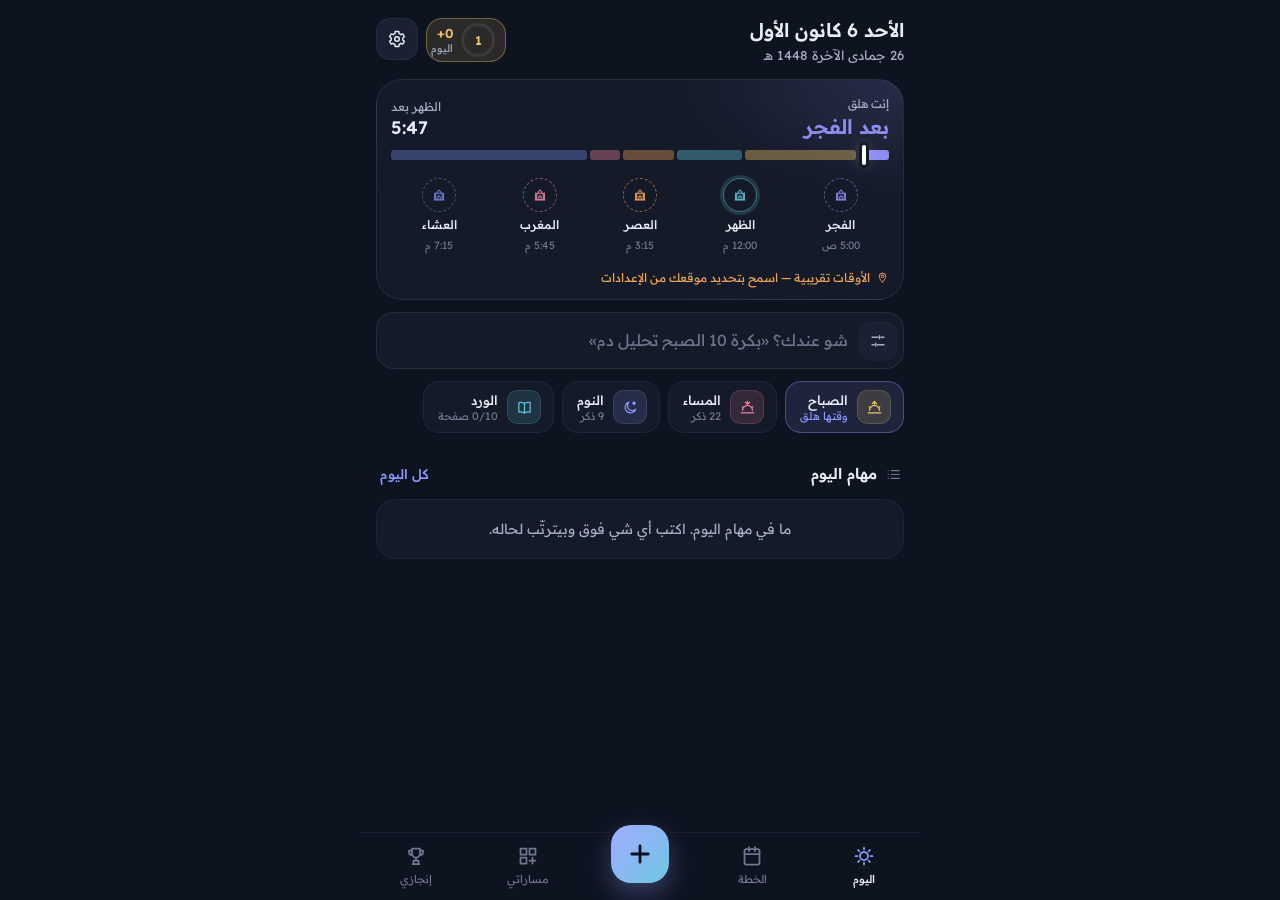
==== commit 18e049e8: "v2: new app shell (index, sw, manifest)" ====
--- a/index.html
+++ b/index.html
@@ -1,14983 +1,31 @@
-<!DOCTYPE html>
+<!doctype html>
 <html lang="ar" dir="rtl">
 <head>
-    <meta charset="UTF-8">
-    <meta name="viewport" content="width=device-width, initial-scale=1.0, maximum-scale=1.0, user-scalable=no">
-    <meta name="apple-mobile-web-app-capable" content="yes">
-    <meta name="apple-mobile-web-app-status-bar-style" content="black-translucent">
-    <meta name="apple-mobile-web-app-title" content="المنظومة">
-    <meta name="mobile-web-app-capable" content="yes">
-    <meta name="theme-color" content="#0b0b0f">
-    <meta name="description" content="منظومة شخصية لإدارة المهام والروتين والمكتبة والتخطيط ومتابعة الإنجاز.">
-    <link rel="manifest" href="./manifest.json">
-    <link rel="icon" type="image/png" sizes="32x32" href="./icon-32.png">
-    <link rel="icon" type="image/png" sizes="192x192" href="./icon-192.png">
-    <link rel="icon" type="image/png" sizes="512x512" href="./icon-512.png">
-    <link rel="apple-touch-icon" href="./icon-180.png">
-    <title>المنظومة الإنتاجية</title>
-    <link rel="stylesheet" href="https://cdnjs.cloudflare.com/ajax/libs/font-awesome/6.4.0/css/all.min.css">
-    <link rel="preconnect" href="https://fonts.googleapis.com">
-    <link rel="preconnect" href="https://fonts.gstatic.com" crossorigin>
-    <link href="https://fonts.googleapis.com/css2?family=IBM+Plex+Sans+Arabic:wght@400;500;600;700&display=swap" rel="stylesheet">
-    <style>
-        :root {
-            /* اللكنة: بنفسجي مغبّر أهدأ بكثير من السابق، وشريكه أزرق رمادي.
-               التدرّج بينهما هو ما يُستعمل في المساحات الممتلئة بدل لون مسطّح فاقع. */
-            --bg-color: #0b0b0f; --card-bg: #14141b;
-            --accent-color: #4cb8d4;
-            --accent-2: #3f7cc4;
-            /* التدرّج أخفت قليلاً: الأزرار الممتلئة لا تلمع في الإضاءة الخافتة */
-            --accent-grad: linear-gradient(140deg, #4aaec4 0%, #3a6db0 100%);
-            --accent-glow: rgba(76,184,212,0.14);
-            --accent-tint: rgba(76,184,212,0.12);
-            --accent-line: rgba(76,184,212,0.38);
-            --text-color: #e6e6ec; --text-muted: #9a9aa8;
-            --status-wait: #5e5e6e; --status-done: #10ac84; --status-delay: #ee5253; --status-work: #e0a04a;
-            /* لوحة الفئات: نفس العائلة، سطوع وتشبّع متقارب حتى تجلس مع بعضها */
-            --cat-god: #35b791;      /* عبادات — أخضر مزرقّ */
-            --cat-study: #4a9ee0;    /* دراسة — أزرق */
-            --cat-series: #a682e8;   /* فقه النفس — بنفسجي */
-            --cat-sport: #e0705f;    /* رياضة — مرجاني (كان بنفسجي يشبه فقه النفس) */
-            --cat-work: #e0a04a;     /* عمل — كهرماني */
-            --cat-break: #7bc39a;    /* راحة — أخضر مريمي (كان يشبه العبادات) */
-            --cat-book: #c08a4e;     /* كتب — بنّي فاتح (كان داكناً لا يُقرأ) */
-            --cat-newseries: #e06a9e;/* سلاسل — وردي هادئ */
-            --neutral-gap: var(--line-2);
-            /* ألوان نيوم للأسابيع */
-
-            /* ===== نظام التصميم الموحّد ===== */
-            /* الأسطح: تدرّج واحد متّسق بدل ألوان عشوائية */
-            --surface-0: #0b0b0f;   /* الخلفية */
-            --surface-1: #14141b;   /* البطاقات */
-            --surface-2: #1b1b24;   /* داخل البطاقات */
-            --surface-3: #23232e;   /* حقول وأزرار ثانوية */
-            /* الحدود: شفافة حتى تندمج مع أي سطح */
-            --line-1: rgba(255,255,255,0.06);
-            --line-2: rgba(255,255,255,0.10);
-            --line-3: rgba(255,255,255,0.16);
-            /* النص: ثلاث درجات فقط — الأولى ليست أبيض ناصعاً حتى لا تبهر في الظلام */
-            --ink-1: #e6e6ec;
-            --ink-2: #a0a0ae;
-            --ink-3: #6e6e7d;
-            /* الانحناءات */
-            --r-xs: 8px; --r-sm: 12px; --r-md: 16px; --r-lg: 20px; --r-xl: 26px; --r-pill: 999px;
-            /* المسافات */
-            --sp-1: 4px; --sp-2: 8px; --sp-3: 12px; --sp-4: 16px; --sp-5: 24px; --sp-6: 32px;
-            /* الظلال */
-            --shadow-sm: 0 1px 2px rgba(0,0,0,0.35);
-            --shadow-md: 0 6px 18px rgba(0,0,0,0.35);
-            --shadow-lg: 0 16px 40px rgba(0,0,0,0.45);
-            /* مقاس الخط */
-            --fs-xs: 11px; --fs-sm: 12.5px; --fs-md: 14px; --fs-lg: 16px; --fs-xl: 20px; --fs-2xl: 26px;
-        }
-        * { box-sizing: border-box; }
-        /* ============================================================
-           حرس الوضع العمودي: إن دار النظام رغم القفل، ندير المحتوى
-           عكسياً فيبقى التطبيق عمودياً. لا يُطبَّق في وضع انغماس المؤقّت.
-           ============================================================ */
-        body.force-portrait {
-            position: fixed; top: 0; left: 0;
-            width: 100vh; height: 100vw;
-            transform-origin: top left;
-            overflow-y: auto; overflow-x: hidden;
-            -webkit-overflow-scrolling: touch;
-        }
-        body.force-portrait.fp-ccw { transform: translateX(100vw) rotate(90deg); }
-        body.force-portrait.fp-cw  { transform: translateY(100vh) rotate(-90deg); }
-
-        /* يمنع مستطيل التحديد الأزرق الذي يرسمه المتصفح عند اللمس أو الضغط المطوّل */
-        * {
-            -webkit-tap-highlight-color: transparent;
-            -webkit-touch-callout: none;
-        }
-        ::selection { background: var(--accent-tint); color: var(--ink-1); }
-
-        /* إخفاء أشرطة التمرير: المؤشّر الرمادي الظاهر دائماً يكسر نظافة الواجهة */
-        * { scrollbar-width: none; -ms-overflow-style: none; }
-        *::-webkit-scrollbar { width: 0; height: 0; display: none; }
-        html { scrollbar-width: none; }
-
-        body {
-            font-family: 'IBM Plex Sans Arabic', 'Segoe UI', Tahoma, sans-serif;
-            background-color: var(--surface-0); color: var(--ink-1);
-            background-image:
-                radial-gradient(1100px 460px at 100% -8%, rgba(76,184,212,0.07), transparent 62%),
-                radial-gradient(900px 420px at 0% 6%, rgba(63,124,196,0.055), transparent 60%);
-            background-attachment: fixed;
-            /* border-box حتى لا تُضاف الحشوة السفلية فوق 100vh فيظهر تمرير بلا محتوى */
-            box-sizing: border-box;
-            margin: 0; padding: 16px; padding-bottom: 116px;
-            font-size: var(--fs-md); line-height: 1.6; letter-spacing: -0.1px;
-            -webkit-font-smoothing: antialiased;
-            user-select: none; -webkit-user-select: none; min-height: 100vh;
-        }
-        .clickable { transition: transform 0.1s ease, opacity 0.2s ease; cursor: pointer; }
-        .clickable:active { transform: scale(0.97); opacity: 0.8; }
-        .app-screen { display: none; }
-        .app-screen.active-screen { display: block; animation: screenIn 0.24s cubic-bezier(0.32,0.72,0,1); }
-        @keyframes screenIn { from { opacity: 0; transform: translateY(10px); } to { opacity: 1; transform: none; } }
-        @media (prefers-reduced-motion: reduce) {
-            .app-screen.active-screen, .custom-modal-overlay > *, .edit-task-overlay > * { animation: none; }
-        }
-        /* ===== عناوين الأقسام ===== */
-        .section-title {
-            font-size: var(--fs-xs); margin: var(--sp-5) 0 var(--sp-3) 0;
-            display: flex; align-items: center; gap: var(--sp-2); color: var(--ink-3);
-            font-weight: 600; letter-spacing: 0.4px; padding-bottom: 0; border-bottom: none;
-        }
-        .section-title::after {
-            content: ''; flex: 1; height: 1px; background: var(--line-1);
-        }
-        .section-title::after { order: 1; }
-        .section-title.is-toggle { cursor: pointer; }
-        .section-title .sec-chev { order: 3; font-size: 9px; color: var(--ink-3); transition: transform 0.25s ease; transform: rotate(180deg); }
-        .section-title.is-folded .sec-chev { transform: none; }
-        .section-title.no-toggle .sec-chev { display: none; }
-        .drop-pane.is-folded { padding: 6px; min-height: 0; }
-        .done-summary {
-            width: 100%; display: flex; align-items: center; gap: 10px; padding: 10px 12px; cursor: pointer;
-            background: none; border: none; font-family: inherit; color: var(--ink-2); text-align: right;
-        }
-        .ds-check {
-            width: 24px; height: 24px; border-radius: 50%; flex-shrink: 0; font-size: 10px;
-            display: flex; align-items: center; justify-content: center;
-            background: rgba(53,183,145,0.14); color: var(--status-done); border: 1px solid rgba(53,183,145,0.32);
-        }
-        .ds-txt { flex: 1; font-size: 12.5px; }
-        .ds-more { font-size: 11px; color: var(--accent-color); }
-        .section-title .sec-count.warn { color: var(--status-delay); background: rgba(238,82,83,0.08); border-color: rgba(238,82,83,0.25); }
-        .section-title .sec-count { order: 2;
-            font-size: 10px; color: var(--ink-3); background: var(--surface-2);
-            border: 1px solid var(--line-1); border-radius: var(--r-pill);
-            padding: 1px 8px; font-weight: 600; font-variant-numeric: tabular-nums;
-        }
-
-        /* ===== بطاقة اليوم (الترويسة) ===== */
-        #app-error-bar {
-            display: none; position: fixed; top: 0; left: 0; right: 0; z-index: 200000;
-            background: rgba(238,82,83,0.92); color: #fff; font-size: 12px;
-            padding: 10px 14px; text-align: center; direction: rtl;
-        }
-        .day-hero {
-            background: var(--surface-1); border: 1px solid var(--line-1);
-            border-radius: var(--r-lg); padding: var(--sp-4);
-            margin-bottom: var(--sp-5); box-shadow: var(--shadow-md);
-            display: flex; align-items: center; gap: var(--sp-4);
-        }
-        .hero-ring {
-            --p: 0;
-            width: 74px; height: 74px; border-radius: 50%; flex-shrink: 0;
-            background: conic-gradient(var(--accent-2) 0deg, var(--accent-color) calc(var(--p) * 3.6deg), rgba(255,255,255,0.06) calc(var(--p) * 3.6deg));
-            display: flex; align-items: center; justify-content: center;
-            transition: background 0.5s ease;
-        }
-        .hero-ring-inner {
-            width: 60px; height: 60px; border-radius: 50%; background: var(--surface-1);
-            display: flex; align-items: center; justify-content: center;
-            font-size: var(--fs-lg); font-weight: 700; color: var(--ink-1);
-            font-variant-numeric: tabular-nums;
-        }
-        .hero-body { flex: 1; min-width: 0; text-align: right; }
-        .hero-top { display: flex; align-items: center; gap: 8px; }
-        .hero-label { font-size: 10px; color: var(--ink-3); letter-spacing: 0.5px; font-weight: 600; }
-        .hero-commit {
-            margin-right: auto; display: inline-flex; align-items: center; gap: 5px; cursor: pointer;
-            font-family: inherit; font-size: 10px; font-weight: 600; color: var(--accent-color);
-            background: var(--accent-tint); border: 1px solid var(--accent-line);
-            border-radius: var(--r-pill); padding: 3px 9px; font-variant-numeric: tabular-nums;
-        }
-        .hero-commit i { font-size: 9px; }
-        .hero-commit.is-done { color: var(--status-done); background: rgba(53,183,145,0.10); border-color: rgba(53,183,145,0.32); }
-        /* «التالي»: أول ما ينتظرك الآن — ضغطة واحدة تفتحه */
-        .hero-next {
-            width: 100%; display: flex; align-items: center; gap: 10px; cursor: pointer; text-align: right;
-            margin: calc(-1 * var(--sp-5) + 10px) 0 var(--sp-5); padding: 11px 14px;
-            background: var(--surface-1); border: 1px solid var(--line-1); border-radius: var(--r-md);
-            font-family: inherit; color: var(--ink-1); position: relative; overflow: hidden;
-        }
-        .hero-next::before {
-            content: ''; position: absolute; top: 9px; bottom: 9px; right: 0; width: 3px;
-            border-radius: var(--r-pill); background: var(--c, var(--accent-color));
-        }
-        .hero-next .hn-k { font-size: 10px; font-weight: 600; color: var(--c, var(--accent-color)); flex-shrink: 0; margin-right: 4px; }
-        .hero-next .hn-t { flex: 1; min-width: 0; font-size: 12.5px; white-space: nowrap; overflow: hidden; text-overflow: ellipsis; }
-        .hero-next .hn-s { font-size: 10px; color: var(--ink-3); flex-shrink: 0; }
-        .hero-next .hn-s.late { color: var(--status-work); }
-        .hero-next i { color: var(--ink-3); font-size: 10px; flex-shrink: 0; }
-        .hero-next:active { transform: scale(0.99); }
-        /* تذكير النسخ: هادئ، يظهر فقط حين تتأخّر النسخة، ويُطوى لليوم بضغطة */
-        .backup-nudge {
-            display: flex; align-items: center; gap: 9px;
-            margin: calc(-1 * var(--sp-5) + 10px) 0 var(--sp-5); padding: 8px 10px 8px 6px;
-            background: rgba(224,160,74,0.07); border: 1px solid rgba(224,160,74,0.22); border-radius: var(--r-md);
-            font-size: 11.5px; color: var(--ink-2);
-        }
-        .backup-nudge > i { color: var(--status-work); font-size: 12px; margin-right: 4px; }
-        .backup-nudge > span { flex: 1; min-width: 0; }
-        .backup-nudge .bn-act {
-            background: rgba(224,160,74,0.14); border: 1px solid rgba(224,160,74,0.3); color: var(--status-work);
-            border-radius: var(--r-pill); padding: 5px 11px; font-family: inherit; font-size: 11px; font-weight: 600; cursor: pointer; flex-shrink: 0;
-        }
-        .backup-nudge .bn-x { background: none; border: none; color: var(--ink-3); padding: 6px; font-size: 11px; cursor: pointer; flex-shrink: 0; }
-        /* مركز النسخ */
-        .bk-status { display: flex; flex-direction: column; gap: 1px; margin-bottom: 12px; border: 1px solid var(--line-1); border-radius: var(--r-sm); overflow: hidden; }
-        .bk-row { display: flex; align-items: center; gap: 10px; padding: 10px 12px; background: var(--surface-2); font-size: 12px; color: var(--ink-2); }
-        .bk-row i { width: 16px; text-align: center; color: var(--ink-3); font-size: 12px; }
-        .bk-row span { flex: 1; }
-        .bk-row b { font-weight: 600; font-size: 11.5px; color: var(--status-done); font-variant-numeric: tabular-nums; }
-        .bk-row b.warn { color: var(--status-work); }
-        .bk-row b.muted { color: var(--ink-3); font-weight: 500; }
-        .act-btn small a { color: var(--accent-color); text-decoration: underline; cursor: pointer; }
-        .bk-snaps { display: none; flex-direction: column; gap: 5px; padding: 2px 0 4px; max-height: 240px; overflow-y: auto; }
-        .bk-snap {
-            display: flex; align-items: center; justify-content: space-between; gap: 10px; width: 100%; text-align: right;
-            background: transparent; border: 1px dashed var(--line-2, var(--line-1)); border-radius: var(--r-sm);
-            padding: 9px 12px; font-family: inherit; color: var(--ink-1); cursor: pointer;
-        }
-        .bk-snap span { display: flex; flex-direction: column; gap: 2px; }
-        .bk-snap b { font-size: 12px; font-weight: 600; }
-        .bk-snap small { font-size: 10px; color: var(--ink-3); font-variant-numeric: tabular-nums; }
-        .bk-snap i { color: var(--ink-3); font-size: 11px; }
-        /* المحطات: الفارغة تُطوى سطراً واحداً، وما مضى وقته يخفت، والمتأخّر فيه شيء يُنبَّه إليه */
-        .time-station-block.is-empty { padding: 10px var(--sp-3); }
-        .time-station-block.is-empty .time-station-title { margin-bottom: 0; }
-        .time-station-block.is-empty .station-tasks-drop-zone { min-height: 0 !important; }
-        .time-station-block.is-empty .empty-zone-hint { display: none; }
-        body.dragging-now .time-station-block.is-empty .station-tasks-drop-zone {
-            min-height: 44px !important; margin-top: 10px; border: 1px dashed var(--accent-line); border-radius: var(--r-sm);
-        }
-        .time-station-block.is-past:not(.is-late) { opacity: 0.55; }
-        .time-station-block.is-late { border-color: rgba(224,160,74,0.30); }
-        .late-badge {
-            font-size: 9.5px; color: var(--status-work); background: rgba(224,160,74,0.10);
-            border: 1px solid rgba(224,160,74,0.28); border-radius: var(--r-pill); padding: 2px 9px; font-weight: 600; white-space: nowrap;
-        }
-        .hero-title { font-size: var(--fs-lg); font-weight: 600; color: var(--ink-1); margin-top: 2px; }
-        .hero-sub { font-size: var(--fs-xs); color: var(--ink-2); margin-top: var(--sp-2); }
-        .hero-sub strong { color: var(--ink-1); font-weight: 600; }
-
-        /* ===== بطاقة المهمة ===== */
-        .task-card {
-            background:
-                linear-gradient(250deg, var(--card-tint, transparent) 0%, transparent 40%),
-                var(--surface-1);
-            padding: 13px 14px;
-            border-radius: var(--r-md); margin-bottom: var(--sp-2);
-            display: flex; justify-content: space-between; align-items: center; gap: var(--sp-3);
-            border: 1px solid var(--line-1); box-shadow: var(--shadow-sm);
-            position: relative; touch-action: pan-y; overflow: hidden;
-            transition: border-color 0.18s ease, background 0.18s ease, transform 0.12s ease;
-        }
-        /* شريط التصنيف: خط رفيع داخل البطاقة بدل حدّ سميك يكسر الشكل */
-        .task-card::before {
-            content: ''; position: absolute; top: 10px; bottom: 10px; right: 0;
-            width: 3px; border-radius: var(--r-pill);
-            background: var(--task-accent, var(--status-wait));
-        }
-        .task-card:active { transform: scale(0.985); }
-        .task-card.dragging { opacity: 0.35; border-color: var(--accent-color); border-style: dashed; }
-        .task-info { display: flex; flex-direction: column; gap: 5px; flex: 1; min-width: 0; text-align: right; margin-right: var(--sp-2); }
-        .task-title { font-weight: 500; font-size: var(--fs-md); color: var(--ink-1); line-height: 1.45; display: flex; align-items: center; gap: 8px; }
-        .task-title .core-badge { margin-right: auto; flex-shrink: 0; }
-        .pool-card-title .core-badge { margin-right: auto; flex-shrink: 0; }
-        .pool-card-title { display: flex; align-items: center; gap: 8px; }
-        .task-meta-preview { font-size: var(--fs-xs); color: var(--ink-3); display: flex; flex-wrap: wrap; align-items: center; gap: var(--sp-2); }
-        /* وسم التصنيف: نقطة + نص بدل مستطيل ملوّن صارخ */
-        .task-tag {
-            display: inline-flex; align-items: center; gap: 5px;
-            color: var(--ink-2); font-size: var(--fs-xs); font-weight: 500;
-        }
-        .task-tag::before {
-            content: ''; width: 6px; height: 6px; border-radius: 50%;
-            background: var(--task-accent, var(--status-wait));
-        }
-        .task-meta-sep { width: 3px; height: 3px; border-radius: 50%; background: var(--line-3); }
-        .task-meta-num { font-variant-numeric: tabular-nums; }
-        .task-chevron { color: var(--ink-3); font-size: var(--fs-xs); flex-shrink: 0; }
-        .task-card.is-done { background: transparent; border-style: dashed; box-shadow: none; }
-        .task-card.is-done .task-title { color: var(--ink-3); text-decoration: line-through; }
-        /* وسم "رئيسية" وحده يميّز المهمة؛ لونها يبقى لون تصنيفها */
-        /* صفوف الاختيار داخل نوافذ الإضافة */
-        /* صفوف مركّبة: حقلان في سطر واحد بدل سطرين */
-        .f-grid { display: flex; gap: 10px; margin-bottom: 14px; }
-        .f-col-wide { flex: 2; min-width: 0; }
-        .f-col-narrow { flex: 1; min-width: 0; }
-        .f-inline { display: flex; align-items: center; gap: 8px; }
-        .f-inline span { color: var(--ink-3); font-size: 11.5px; }
-        /* نافذة الإضافة: شرائح الأنواع بأيقونات في صفّ ينزلق أفقياً */
-        /* كل الأنواع ظاهرة معاً في شبكة من صفّين — لا شيء مخفيّ خلف تمرير */
-        .type-chips { display: grid; grid-template-columns: repeat(5, 1fr); gap: 6px; margin-bottom: 14px; }
-        .type-chip {
-            min-width: 0; cursor: pointer; white-space: nowrap;
-            display: flex; flex-direction: column; align-items: center; gap: 5px; padding: 10px 8px 8px;
-            background: var(--surface-2); border: 1px solid var(--line-1); border-radius: var(--r-md);
-            color: var(--ink-2); font-family: inherit; font-size: 11px; font-weight: 500;
-            transition: background 0.18s ease, color 0.18s ease, border-color 0.18s ease, transform 0.12s ease;
-        }
-        .type-chip i { font-size: 15px; color: var(--ink-3); transition: color 0.18s ease; }
-        .type-chip.selected { font-weight: 600; }
-        .type-chip.selected i { color: inherit; }
-        .type-chip:active { transform: scale(0.95); }
-        .modal-pick-area { margin-bottom: 14px; text-align: right; }
-        .pick-pool { display: flex; flex-wrap: wrap; gap: 2px; margin: 2px 0; }
-        .modal-scroll-list.is-plain { border: none; padding: 0; background: none; max-height: 240px; }
-        /* نافذة تعديل المهمة الموحّدة */
-        .et-cat { display: inline-flex; align-items: center; gap: 6px; font-size: 10.5px; color: var(--ink-2); margin: -6px 0 14px; }
-        .et-cat::before { content: ''; width: 7px; height: 7px; border-radius: 50%; background: var(--c, var(--ink-3)); }
-        .et-stations { display: grid; grid-template-columns: repeat(3, 1fr); gap: 6px; }
-        .et-chip, .et-day {
-            background: var(--surface-2); border: 1px solid var(--line-1); color: var(--ink-2);
-            border-radius: var(--r-sm); font-family: inherit; cursor: pointer;
-            transition: background 0.18s ease, border-color 0.18s ease, color 0.18s ease;
-        }
-        .et-chip { padding: 10px 4px; font-size: 12px; }
-        .et-chip.selected, .et-day.selected { background: var(--accent-tint); border-color: var(--accent-line); color: var(--accent-color); font-weight: 600; }
-        .et-days { display: flex; gap: 6px; overflow-x: auto; padding-bottom: 2px; }
-        .et-day { flex-shrink: 0; min-width: 62px; padding: 8px 6px; display: flex; flex-direction: column; align-items: center; gap: 2px; }
-        .et-day b { font-size: 11.5px; font-weight: 600; }
-        .et-day small { font-size: 9.5px; color: var(--ink-3); font-variant-numeric: tabular-nums; }
-        .et-day.selected small { color: inherit; opacity: 0.8; }
-        /* تقييم السلوك بنسبة */
-        .rate-row { display: grid; grid-template-columns: repeat(3, 1fr); gap: 6px; margin: 4px 0 8px; }
-        .rate-opt {
-            display: flex; flex-direction: column; align-items: center; gap: 2px; padding: 10px 2px 8px; cursor: pointer;
-            background: var(--surface-2); border: 1px solid var(--line-1); border-radius: var(--r-sm);
-            color: var(--ink-1); font-family: inherit; transition: background 0.15s ease, border-color 0.15s ease;
-        }
-        .rate-opt b { font-size: 13px; font-weight: 600; font-variant-numeric: tabular-nums; }
-        .rate-opt small { font-size: 9.5px; color: var(--ink-3); }
-        .rate-opt:not(.is-fail) b { color: var(--status-done); }
-        .rate-opt.is-fail b { color: var(--status-work); }
-        .rate-opt:last-child b { color: var(--status-delay); }
-        .rate-opt.selected { background: var(--accent-tint); border-color: var(--accent-line); }
-        .rate-opt:active { transform: scale(0.96); }
-        .rate-hint { font-size: 10.5px; color: var(--ink-3); margin-bottom: 14px; }
-        .score-badge { font-size: 9.5px; font-weight: 600; padding: 1px 8px; border-radius: var(--r-pill); font-variant-numeric: tabular-nums; }
-        .score-badge.ok { color: var(--status-done); background: rgba(53,183,145,0.12); }
-        .score-badge.low { color: var(--status-work); background: rgba(224,160,74,0.12); }
-        .ls-warn {
-            align-items: center; gap: 8px; font-size: 11px; color: var(--status-work); line-height: 1.6;
-            background: rgba(224,160,74,0.08); border: 1px solid rgba(224,160,74,0.25);
-            border-radius: var(--r-sm); padding: 9px 12px; margin-bottom: 14px;
-        }
-        /* أقسام ثانوية مطوية تُقصّر النافذة */
-        .f-fold { margin-bottom: 14px; border: 1px solid var(--line-1); border-radius: var(--r-sm); background: var(--surface-2); }
-        .f-fold summary { padding: 11px 13px; font-size: 11.5px; color: var(--ink-2); cursor: pointer; list-style: none; }
-        .f-fold summary::-webkit-details-marker { display: none; }
-        .f-fold summary::after { content: '⌄'; float: left; color: var(--ink-3); }
-        .f-fold[open] summary::after { content: '⌃'; }
-        .f-fold > div { padding: 0 13px 13px; }
-        /* لغة موحّدة لنوافذ الإنجاز: أيقونة، عنوان ملوّن، إجراء رئيسي، ثم تعديل/حذف */
-        .cw-icon { font-size: 38px; margin-bottom: 10px; line-height: 1; }
-        .icon-picker { display: flex; flex-wrap: wrap; gap: 6px; }
-        .icon-opt {
-            width: 40px; height: 40px; border-radius: var(--r-sm); cursor: pointer;
-            background: var(--surface-2); border: 1px solid var(--line-1);
-            color: var(--ink-2); font-size: 14px;
-            display: flex; align-items: center; justify-content: center;
-        }
-        .icon-opt.selected { background: var(--accent-tint); border-color: var(--accent-line); color: var(--accent-color); }
-        .cw-avatar-img {
-            width: 62px; height: 62px; border-radius: var(--r-md); object-fit: cover;
-            border: 1px solid var(--line-2); display: block; margin: 0 auto;
-        }
-        .cw-row { display: flex; gap: 8px; margin-bottom: 10px; }
-        .cw-side {
-            flex: 1; background: var(--surface-2); border: 1px solid var(--line-2);
-            color: var(--ink-2); border-radius: var(--r-sm); padding: 11px; font-size: 12px;
-            font-weight: 600; font-family: inherit; cursor: pointer;
-            display: flex; align-items: center; justify-content: center; gap: 6px;
-        }
-        .cw-side.danger { color: rgba(238,82,83,0.85); border-color: rgba(238,82,83,0.28); }
-        .cw-side:active { background: var(--surface-3); }
-        .metric-field { display: flex; align-items: baseline; justify-content: center; gap: 9px; margin: 6px 0 2px; }
-        .metric-field input {
-            width: 140px; text-align: center !important; font-size: 30px !important;
-            font-weight: 600 !important; padding: 12px !important;
-        }
-        .metric-field span { font-size: 12px; color: var(--ink-3); }
-        .metric-hist { display: flex; gap: 5px; justify-content: center; align-items: flex-end; height: 40px; margin: 16px 0 4px; }
-        .metric-hist i { width: 11px; border-radius: 3px; background: var(--surface-3); display: block; }
-        .metric-hist i.ok { background: rgba(53,183,145,0.55); }
-        .metric-hist i.low { background: rgba(238,82,83,0.45); }
-        .metric-hist-meta { font-size: 10px; color: var(--ink-3); }
-        .beh-log { display: flex; flex-wrap: wrap; gap: 5px; }
-        .beh-cell {
-            width: 34px; height: 34px; border-radius: var(--r-xs); cursor: pointer;
-            background: var(--surface-2); border: 1px solid var(--line-1); color: var(--ink-3);
-            font-size: 10px; font-family: inherit;
-            display: flex; align-items: center; justify-content: center;
-        }
-        .beh-cell.on { background: rgba(53,183,145,0.22); border-color: rgba(53,183,145,0.45); color: #bdf0df; }
-        .beh-log-meta { font-size: 11px; color: var(--ink-3); margin-top: 10px; }
-        .beh-log-meta b { color: var(--ink-1); }
-        .streak-wrap { margin: 4px 0 20px; }
-        .streak-row { display: flex; gap: 4px; justify-content: center; }
-        .streak-cell { width: 14px; height: 22px; border-radius: 4px; background: var(--surface-2); border: 1px solid var(--line-1); }
-        .streak-cell.on { background: rgba(53,183,145,0.32); border-color: rgba(53,183,145,0.5); }
-        .streak-cell.off { background: rgba(238,82,83,0.14); border-color: rgba(238,82,83,0.26); }
-        .streak-meta { font-size: 10.5px; color: var(--ink-3); margin-top: 10px; }
-        .metric-context { font-size: 11.5px; color: var(--ink-3); }
-        .metric-context b { color: var(--ink-1); font-weight: 600; }
-        .metric-verdict { font-size: 11.5px; margin-top: 14px; min-height: 18px; color: var(--ink-3); }
-        .metric-verdict.good { color: var(--status-done); }
-        .metric-verdict.bad { color: var(--status-delay); }
-        .metric-verdict.near { color: var(--status-work); }
-        /* تقويم التخطيط */
-        .pc-head { display: flex; align-items: center; justify-content: space-between; gap: 10px; margin-bottom: 12px; }
-        .pc-title { font-size: 15px; font-weight: 600; color: var(--ink-1); }
-        .pc-weeks { display: flex; gap: 5px; margin-bottom: 14px; }
-        .pc-wk {
-            flex: 1; text-align: center; font-size: 9.5px; color: var(--ink-3);
-            background: var(--surface-2); border: 1px solid var(--line-1);
-            border-radius: var(--r-xs); padding: 6px 2px;
-        }
-        .pc-wk b { display: block; color: var(--ink-2); font-size: 10.5px; margin-top: 2px; font-variant-numeric: tabular-nums; }
-        .pc-wk.clickable { cursor: pointer; }
-        .pc-wk.is-cur { border-color: var(--accent-line); color: var(--accent-color); background: var(--accent-tint); }
-        .pc-wk.is-cur b { color: var(--accent-color); }
-        .pc-cell { position: relative; font-size: 12px; }
-        /* يوم مضى: باهت بلا خطوط؛ ما فيه حصيلة يبقى مقروءاً بلونه */
-        .pc-cell.is-past { opacity: 0.3; }
-        .pc-cell.is-past.done, .pc-cell.is-past.broken { opacity: 0.72; }
-        .pc-pct { position: absolute; bottom: 2px; left: 0; right: 0; font-size: 7.5px; opacity: 0.85; }
-        .pc-dot {
-            position: absolute; top: 2px; left: 2px; min-width: 13px; height: 13px; line-height: 13px;
-            border-radius: var(--r-pill); font-size: 8px; font-weight: 600;
-            background: var(--accent-tint); color: var(--accent-color);
-        }
-        .pc-del { background: none; border: none; color: var(--ink-3); cursor: pointer; font-size: 12px; padding: 4px; }
-        .drive-note { font-size: 11.5px; color: var(--ink-2); line-height: 1.8; background: var(--surface-2); border: 1px solid var(--line-1); border-radius: var(--r-sm); padding: 12px 14px; margin-bottom: 16px; }
-        .drive-note b { color: var(--ink-1); }
-        .drive-status { font-size: 11px; color: var(--ink-3); text-align: center; }
-        .drive-status b { color: var(--ink-1); font-weight: 600; }
-        .drive-steps { font-size: 11.5px; color: var(--ink-2); line-height: 2; }
-        .drive-steps div { margin-bottom: 6px; }
-        .drive-steps b { color: var(--accent-color); margin-left: 5px; }
-        .drive-origin { display: inline-block; background: var(--surface-3); border-radius: var(--r-xs); padding: 3px 8px; font-size: 10.5px; margin-top: 4px; }
-        .pt-preview { background: var(--surface-2); border: 1px solid var(--line-1); border-radius: var(--r-sm); padding: 4px 12px; margin-bottom: 16px; }
-        .pt-row { display: flex; align-items: center; gap: 10px; padding: 9px 0; border-bottom: 1px solid var(--line-1); font-size: 12px; }
-        .pt-row:last-child { border-bottom: none; }
-        .pt-name { color: var(--ink-2); width: 52px; }
-        .pt-time { color: var(--ink-1); font-weight: 600; font-variant-numeric: tabular-nums; }
-        .pt-after { margin-right: auto; font-size: 10px; color: var(--ink-3); cursor: pointer; padding: 3px 8px; border-radius: var(--r-pill); border: 1px solid transparent; }
-        .pt-after:active { border-color: var(--line-2); }
-        .pt-after.custom { color: var(--status-work); }
-        .loc-card {
-            display: flex; align-items: center; justify-content: space-between; gap: 10px; margin-bottom: 12px;
-            background: var(--surface-2); border: 1px solid var(--line-1); border-radius: var(--r-sm); padding: 10px 12px;
-        }
-        .loc-main { display: flex; align-items: center; gap: 10px; min-width: 0; text-align: right; }
-        .loc-main > i { color: var(--accent-color); font-size: 15px; }
-        .loc-main span { display: flex; flex-direction: column; gap: 1px; min-width: 0; }
-        .loc-main b { font-size: 13px; color: var(--ink-1); font-weight: 600; }
-        .loc-main small { font-size: 10px; color: var(--ink-3); font-variant-numeric: tabular-nums; }
-        .loc-btn {
-            flex-shrink: 0; display: inline-flex; align-items: center; gap: 6px; cursor: pointer; font-family: inherit;
-            font-size: 11px; font-weight: 600; color: var(--accent-color); background: var(--accent-tint);
-            border: 1px solid var(--accent-line); border-radius: var(--r-pill); padding: 7px 12px;
-        }
-        .tune-grid { display: grid; grid-template-columns: repeat(5, 1fr); gap: 6px; }
-        .tune-cell { display: flex; flex-direction: column; gap: 5px; font-size: 10.5px; color: var(--ink-3); text-align: center; }
-        .dd-head { display: flex; align-items: center; gap: 14px; margin-bottom: 16px; }
-        .dd-list { max-height: 44vh; overflow-y: auto; }
-        .dd-row { display: flex; align-items: center; gap: 10px; padding: 10px 2px; border-bottom: 1px solid var(--line-1); }
-        .dd-row:last-child { border-bottom: none; }
-        .dd-mark {
-            width: 24px; height: 24px; border-radius: 50%; flex-shrink: 0; font-size: 9px;
-            display: flex; align-items: center; justify-content: center;
-            background: rgba(238,82,83,0.10); color: rgba(238,82,83,0.8); border: 1px solid rgba(238,82,83,0.25);
-        }
-        .dd-mark.on { background: rgba(53,183,145,0.14); color: var(--status-done); border-color: rgba(53,183,145,0.35); }
-        .dd-mark.plan { background: var(--surface-2); color: var(--ink-3); border-color: var(--line-1); }
-        .dd-commit-jump {
-            width: 100%; display: flex; align-items: center; gap: 7px; margin-bottom: 8px; padding: 8px 12px; cursor: pointer;
-            background: var(--surface-2); border: 1px solid var(--line-1); border-radius: var(--r-sm);
-            font-family: inherit; font-size: 11.5px; color: var(--ink-2); text-align: right;
-        }
-        .dd-commit-jump i:first-child { color: var(--accent-color); font-size: 10px; }
-        .dd-commit-jump i:last-child { margin-right: auto; font-size: 9px; color: var(--ink-3); }
-        .dd-commit-jump.ok { color: var(--status-done); border-color: rgba(53,183,145,0.28); }
-        .dd-commit-jump.bad { color: rgba(238,120,120,0.95); border-color: rgba(238,82,83,0.24); }
-        .dd-name { flex: 1; min-width: 0; font-size: 12.5px; color: var(--ink-1); text-align: right; line-height: 1.5; }
-        .dd-cat { font-size: 10px; color: var(--ink-3); flex-shrink: 0; }
-        /* بطاقات مهام اليوم داخل نافذة السجلّ */
-        .dd-task {
-            display: flex; align-items: center; gap: 11px; padding: 12px 13px; margin-bottom: 7px;
-            background: var(--surface-2); border: 1px solid var(--line-1);
-            border-radius: var(--r-sm); border-right: 3px solid var(--c, var(--line-2));
-        }
-        .dd-task.is-done .dd-task-title { color: var(--ink-3); text-decoration: line-through; }
-        .dd-task-body { flex: 1; min-width: 0; text-align: right; }
-        .dd-task-title { font-size: 12.5px; color: var(--ink-1); line-height: 1.5; }
-        .dd-task-meta { display: flex; align-items: center; gap: 9px; margin-top: 5px; font-size: 10px; color: var(--ink-3); flex-wrap: wrap; }
-        .dd-task-cat { color: var(--c, var(--ink-3)); }
-        .dd-core { color: #ef7a7b; }
-        .dd-chev { color: var(--ink-3); font-size: 11px; flex-shrink: 0; }
-        .dd-add-task {
-            width: 100%; margin-top: 8px; padding: 13px; cursor: pointer;
-            background: none; border: 1px dashed var(--line-2); border-radius: var(--r-sm);
-            color: var(--ink-3); font-family: inherit; font-size: 12px;
-            display: flex; align-items: center; justify-content: center; gap: 8px;
-        }
-        .dd-add-task:active { border-color: var(--accent-line); color: var(--accent-color); }
-        .dd-legacy { font-size: 10.5px; color: var(--status-work); margin-bottom: 12px; line-height: 1.7; }
-        .dd-edit-btn {
-            flex-shrink: 0; background: var(--surface-2); border: 1px solid var(--line-2);
-            color: var(--ink-2); border-radius: var(--r-pill); padding: 7px 13px;
-            font-size: 11px; font-family: inherit; cursor: pointer; white-space: nowrap;
-        }
-        .dd-edit-btn.on { background: var(--accent-tint); color: var(--accent-color); border-color: var(--accent-line); }
-        .dd-note { font-size: 10.5px; color: var(--ink-3); text-align: center; margin-bottom: 10px; }
-        .dd-editable { border: 1px solid var(--line-2); border-radius: var(--r-sm); margin-bottom: 5px; padding: 10px; }
-        .dd-edit-row { padding: 12px 2px; border-bottom: 1px solid var(--line-1); }
-        .dd-edit-name { display: flex; align-items: center; gap: 8px; font-size: 12.5px; color: var(--ink-1); margin-bottom: 10px; }
-        .dd-dot { width: 7px; height: 7px; border-radius: 50%; }
-        .dd-steppers { display: flex; gap: 10px; }
-        .dd-step {
-            flex: 1; display: flex; align-items: center; justify-content: space-between; gap: 6px;
-            background: var(--surface-2); border: 1px solid var(--line-1);
-            border-radius: var(--r-sm); padding: 7px 10px;
-        }
-        .dd-step span { font-size: 10px; color: var(--ink-3); }
-        .dd-step b { font-size: 14px; color: var(--ink-1); font-variant-numeric: tabular-nums; min-width: 18px; text-align: center; }
-        .dd-step button {
-            width: 24px; height: 24px; border-radius: 50%; border: 1px solid var(--line-2);
-            background: var(--surface-3); color: var(--ink-2); font-size: 12px; cursor: pointer; font-family: inherit;
-        }
-        .dd-add { padding-top: 14px; }
-        .check-row {
-            display: flex; align-items: center; gap: 11px; cursor: pointer;
-            background: var(--surface-2); border: 1px solid var(--line-1);
-            border-radius: var(--r-sm); padding: 13px 14px; font-size: 12.5px; color: var(--ink-1);
-        }
-        .check-row input[type=checkbox] { width: 18px; height: 18px; accent-color: var(--accent-color); flex-shrink: 0; }
-        .modal-pick-row {
-            display: flex; align-items: center; gap: 10px; padding: 11px 12px;
-            border-radius: var(--r-sm); cursor: pointer; margin-bottom: 5px;
-            background: var(--surface-2); border: 1px solid var(--line-1);
-            transition: border-color 0.18s ease, background 0.18s ease;
-        }
-        .modal-pick-row.selected { border-color: var(--accent-line); background: var(--accent-tint); }
-        .modal-pick-dot { width: 7px; height: 7px; border-radius: 50%; flex-shrink: 0; }
-        .modal-pick-name { flex: 1; min-width: 0; font-size: 12.5px; color: var(--ink-1); overflow: hidden; text-overflow: ellipsis; white-space: nowrap; }
-        .modal-pick-meta { font-size: 10px; color: var(--ink-3); flex-shrink: 0; }
-
-        .simple-task-cat { font-size: 10px; color: var(--ink-3); letter-spacing: 0.5px; margin-bottom: 7px; }
-        .simple-task-name { font-size: 16px; font-weight: 600; color: var(--ink-1); line-height: 1.6; margin-bottom: 22px; }
-        .core-cta {
-            width: 100%; display: flex; align-items: center; justify-content: space-between; gap: 10px;
-            padding: 13px 14px; margin-bottom: 16px; cursor: pointer;
-            background: rgba(238,82,83,0.06); border: 1px solid rgba(238,82,83,0.22);
-            border-radius: var(--r-sm); color: var(--ink-1); font-family: inherit; font-size: 12.5px;
-        }
-        .core-cta i { color: #ef7a7b; font-size: 10px; }
-        .core-cta:active { background: rgba(238,82,83,0.12); }
-        .lib-card.is-core { border-color: rgba(238,82,83,0.22); }
-        /* سطر الاسم يمتدّ، والوسم يُدفع لأقصى اليسار في السطر نفسه */
-        .lib-card-name { display: flex; align-items: center; gap: 8px; }
-        .lib-card-name .core-badge { margin-right: auto; flex-shrink: 0; }
-        .carry-badge {
-            display: inline-block; font-size: 9px; font-weight: 600; margin-right: 7px;
-            padding: 2px 8px; border-radius: var(--r-pill); vertical-align: middle;
-            color: var(--status-work); background: rgba(224,160,74,0.10); border: 1px solid rgba(224,160,74,0.26);
-        }
-        .lib-type-label { font-size: 10px; color: var(--ink-3); font-weight: normal; }
-
-        .core-badge {
-            display: inline-block; font-size: 9px; font-weight: 600; margin-right: 7px;
-            padding: 2px 8px; border-radius: var(--r-pill); vertical-align: middle;
-            color: #ef7a7b; background: rgba(238,82,83,0.10); border: 1px solid rgba(238,82,83,0.28);
-        }
-        .week-task-card {
-            background-color: var(--card-bg); padding: 10px 12px; border-radius: 12px; margin-bottom: 8px;
-            display: flex; flex-direction: column; gap: 3px; border-right: 4px solid var(--cat-study);
-            position: relative; touch-action: pan-y; cursor: pointer;
-        }
-        .week-task-card.dragging { opacity: 0.35; border: 2px dashed var(--accent-color); }
-        .week-task-time-badge {
-            font-size: 10px; color: var(--accent-color); font-weight: bold; font-family: monospace;
-            background: rgba(76,184,212,0.08); border-radius: 4px; padding: 2px 6px;
-            display: inline-block; margin-bottom: 2px; align-self: flex-start;
-        }
-        .week-task-subject-name { font-size: 13px; font-weight: 600; color: var(--text-color); }
-        .category-badge { padding: 2px 6px; border-radius: 4px; font-size: 10px; color: #fff; font-weight: bold; }
-        .chips-container { display: flex; gap: 7px; margin: 8px 0 14px; flex-wrap: wrap; justify-content: right; }
-        /* الشرائح: حدّها الملوّن يكفي للتمييز — بلا خلفيات صارخة */
-        .chip-choice {
-            padding: 8px 14px; border-radius: var(--r-pill); font-size: 12px; font-weight: 500;
-            background: var(--surface-2); color: var(--ink-2);
-            border: 1px solid var(--line-1) !important; cursor: pointer;
-            transition: background 0.18s ease, color 0.18s ease, border-color 0.18s ease;
-        }
-        .chip-choice:active { transform: scale(0.96); }
-        .chip-choice.selected {
-            background: var(--accent-tint); color: var(--accent-color);
-            border-color: var(--accent-line) !important; font-weight: 600;
-        }
-        /* عناوين وتسميات موحّدة داخل النوافذ */
-        .m-title { margin: 0 0 16px; color: var(--ink-1); font-size: 15.5px; font-weight: 600; text-align: right; display: flex; align-items: center; gap: 9px; }
-        .m-title i { color: var(--accent-color); font-size: 13px; }
-        .f-label { font-size: 10.5px; color: var(--ink-3); display: block; text-align: right; margin-bottom: 7px; font-weight: 600; letter-spacing: 0.3px; }
-        .f-row { margin-bottom: 16px; text-align: right; }
-        .f-upload-btn {
-            background: var(--surface-3); border: 1px solid var(--line-2); color: var(--ink-2);
-            padding: 10px 16px; border-radius: var(--r-sm); font-size: 11.5px;
-            font-family: inherit; cursor: pointer;
-        }
-        .f-upload-btn:active { background: rgba(255,255,255,0.08); }
-        .f-icon-preview { width: 44px; height: 44px; border-radius: var(--r-sm); object-fit: cover; border: 1px solid var(--line-2); flex-shrink: 0; }
-        .swatch-add { background: var(--surface-3) !important; border: 1px dashed var(--line-3) !important; display: flex; align-items: center; justify-content: center; color: var(--ink-3); }
-        .f-step-btn { cursor: pointer; color: var(--ink-2); font-size: 14px; padding: 4px 8px; user-select: none; }
-        .f-step-btn:active { color: var(--accent-color); }
-        /* مفتاح مقسّم لخيارين */
-        .seg-switch { display: flex; background: var(--surface-2); border: 1px solid var(--line-1); border-radius: var(--r-pill); padding: 3px; margin-bottom: 8px; }
-        /* فاصل واضح بين آخر حقل وأزرار الحفظ في كل النوافذ */
-        .custom-modal-content > div[style*="display:flex"][style*="gap:9px"],
-        .edit-task-box > div[style*="display:flex"][style*="gap:9px"] { margin-top: 20px !important; }
-        .seg-opt {
-            flex: 1; padding: 10px 6px; border: none; background: none; cursor: pointer;
-            color: var(--ink-3); font-family: inherit; font-size: 12.5px; font-weight: 500;
-            border-radius: var(--r-pill); display: flex; align-items: center; justify-content: center; gap: 6px;
-            transition: background 0.2s ease, color 0.2s ease;
-        }
-        .seg-opt.active { background: var(--accent-tint); color: var(--accent-color); font-weight: 600; }
-        .seg-opt i { font-size: 10px; }
-        /* عدّاد التكرار: صف مريح بدل مربّع رقمي معلّق */
-        .core-rec {
-            display: none; align-items: center; justify-content: space-between; gap: 10px;
-            margin-top: 9px; margin-bottom: 6px; padding: 10px 13px; border-radius: var(--r-sm);
-            background: var(--surface-2); border: 1px solid var(--line-1);
-        }
-        .core-rec-label { font-size: 11.5px; color: var(--ink-2); }
-        .core-times-input {
-            width: 76px; text-align: center !important; font-size: 15px !important;
-            font-weight: 600 !important; padding: 9px !important;
-        }
-        .stepper { display: flex; align-items: center; gap: 12px; }
-        .stepper-btn {
-            width: 28px; height: 28px; border-radius: 50%; border: 1px solid var(--line-2);
-            background: var(--surface-3); color: var(--ink-2); font-size: 13px; cursor: pointer;
-            font-family: inherit; display: flex; align-items: center; justify-content: center;
-        }
-        .stepper-btn:active { background: var(--accent-tint); color: var(--accent-color); }
-        .stepper-val { font-size: 15px; font-weight: 600; min-width: 22px; text-align: center; color: var(--ink-1); font-variant-numeric: tabular-nums; }
-        .btn-ghost { background: var(--surface-2) !important; color: var(--ink-2) !important; border: 1px solid var(--line-1) !important; }
-        .chip-icon-ring {
-            display:inline-flex; align-items:center; justify-content:center;
-            width:18px; height:18px; border-radius:50%;
-            border:1.5px solid; font-size:10px; flex-shrink:0;
-        }
-        .days-grid { display: flex; flex-wrap: wrap; gap: 6px; margin-bottom: var(--sp-4); }
-        .day-chip {
-            background: var(--surface-2); color: var(--ink-2); padding: 12px 4px;
-            border-radius: var(--r-sm); font-size: 13px; text-align: center;
-            flex: 1 1 calc(25% - 5px); min-width: calc(25% - 5px);
-            white-space: nowrap; overflow: hidden; text-overflow: ellipsis;
-            border: 1px solid var(--line-1); cursor: pointer; position: relative;
-            transition: background 0.18s ease, color 0.18s ease, border-color 0.18s ease;
-        }
-        .day-chip:nth-child(n+5) { flex-basis: calc(33.333% - 4px); min-width: calc(33.333% - 4px); }
-        .day-chip.active-day { background: var(--accent-tint); color: var(--accent-color); border-color: var(--accent-line); font-weight: 600; }
-        /* اليوم الحالي: نقطة صغيرة بدل إطار ثانٍ يزاحم إطار التحديد */
-        .day-chip.today-indicator::after {
-            content: ''; position: absolute; bottom: 5px; left: 50%; transform: translateX(-50%);
-            width: 4px; height: 4px; border-radius: 50%; background: var(--status-done);
-        }
-
-        /* ---- بطاقات صفحة الروتين ---- */
-        .rt-card { background: var(--surface-1); border: 1px solid var(--line-1); border-radius: var(--r-lg); padding: var(--sp-3); margin-bottom: var(--sp-3); box-shadow: var(--shadow-sm); }
-        .rt-add-row { display: flex; gap: 7px; margin-top: var(--sp-3); }
-        .rt-add {
-            flex: 1; padding: 11px 4px; border-radius: var(--r-sm);
-            border: 1px dashed var(--line-2); background: rgba(255,255,255,0.02);
-            color: var(--ink-2); font-size: 11.5px; font-family: inherit; cursor: pointer;
-            display: flex; align-items: center; justify-content: center; gap: 6px;
-        }
-        .rt-add i { color: var(--ink-3); font-size: 11px; }
-        .rt-add:active { background: rgba(255,255,255,0.06); }
-        .rt-form { padding: var(--sp-3) 2px 2px; }
-
-        .rt-budget-hero { text-align: center; padding: 6px 0 16px; border-bottom: 1px solid var(--line-1); margin-bottom: 6px; }
-        .rt-budget-num { font-size: 27px; font-weight: 600; color: var(--status-done); font-variant-numeric: tabular-nums; }
-        .rt-budget-cap { font-size: 10.5px; color: var(--ink-3); margin-top: 3px; }
-        .rt-line {
-            display: flex; justify-content: space-between; align-items: center; gap: 10px;
-            padding: 12px 4px; font-size: 12.5px; text-align: right;
-            border-bottom: 1px solid var(--line-1);
-        }
-        .rt-card .rt-line:last-child, .rt-breakdown > .rt-line:last-of-type { border-bottom: none; }
-        .rt-line-name { color: var(--ink-2); display: flex; align-items: center; gap: 9px; }
-        .rt-line-name i { color: var(--ink-3); font-size: 12px; width: 15px; text-align: center; }
-        .rt-line-val { color: var(--ink-1); font-weight: 500; font-variant-numeric: tabular-nums; display: flex; align-items: center; gap: 7px; }
-        .rt-line-val i { color: var(--ink-3); font-size: 10px; }
-        .rt-icon-btn {
-            width: 34px; height: 34px; border-radius: var(--r-xs); cursor: pointer;
-            border: 1px solid var(--line-1); background: var(--surface-2); color: var(--ink-2); font-size: 13px;
-        }
-        .sleep-row { background: var(--surface-2); border: 1px solid var(--line-1); border-radius: var(--r-sm); padding: 12px; margin-bottom: 9px; }
-        .sleep-row-top { display: flex; align-items: center; gap: 9px; margin-bottom: 10px; }
-        .sleep-label {
-            flex: 1; min-width: 0; background: none !important; border: none !important;
-            padding: 0 !important; font-size: 12.5px !important; color: var(--ink-1) !important;
-            text-align: right !important; font-weight: 500;
-        }
-        .sleep-hrs { font-size: 11px; color: var(--status-wait); font-variant-numeric: tabular-nums; flex-shrink: 0; }
-        .rt-hint { font-size: 10.5px; color: var(--ink-3); padding: 0 4px 12px; line-height: 1.7; }
-        .rt-slot {
-            display: flex; align-items: center; justify-content: space-between; gap: 10px;
-            background: var(--surface-2); border: 1px solid var(--line-1);
-            border-radius: var(--r-sm); padding: 10px 12px; margin-bottom: 6px; position: relative; overflow: hidden;
-        }
-        .rt-slot::before { content: ''; position: absolute; top: 9px; bottom: 9px; right: 0; width: 3px; border-radius: var(--r-pill); background: var(--c, var(--accent-color)); }
-        .rt-slot-main { flex: 1; min-width: 0; margin-right: 8px; }
-        .rt-slot-name { font-size: 12.5px; color: var(--ink-1); font-weight: 500; }
-        .rt-slot-time { font-size: 10.5px; color: var(--ink-3); margin-top: 3px; font-variant-numeric: tabular-nums; }
-        .rt-slot-acts { display: flex; gap: 6px; flex-shrink: 0; }
-        .rt-kind { font-size: 10px; color: var(--c, var(--ink-3)); margin-left: 4px; }
-        .rt-slot.is-off { opacity: 0.45; }
-        .rt-slot.is-off .rt-slot-name { text-decoration: line-through; }
-        .rt-icon-btn.danger { color: rgba(238,82,83,0.7); }
-        .rt-slot-tap { cursor: pointer; -webkit-tap-highlight-color: transparent; transition: border-color 0.18s ease; }
-        .rt-slot-tap:active { border-color: var(--line-3); }
-        .rt-more { color: var(--ink-3); font-size: 13px; padding: 4px 6px; flex-shrink: 0; }
-        /* قائمة إجراءات مختصرة (لوح سفلي) */
-        .act-head { text-align: right; margin-bottom: 14px; }
-        .act-title { font-size: 14.5px; font-weight: 600; color: var(--ink-1); }
-        .act-sub { font-size: 11px; color: var(--ink-3); margin-top: 4px; font-variant-numeric: tabular-nums; }
-        .act-list { display: flex; flex-direction: column; gap: 7px; }
-        .act-btn {
-            display: flex; align-items: center; gap: 12px; width: 100%; text-align: right;
-            background: var(--surface-2); border: 1px solid var(--line-1); border-radius: var(--r-sm);
-            color: var(--ink-1); padding: 13px 14px; font-family: inherit; font-size: 13px; cursor: pointer;
-        }
-        .act-btn i { width: 16px; text-align: center; font-size: 12px; color: var(--accent-color); flex-shrink: 0; }
-        .act-btn span { display: flex; flex-direction: column; gap: 2px; }
-        .act-btn small { font-size: 10px; color: var(--ink-3); }
-        .act-btn.danger { color: rgba(238,82,83,0.92); border-color: rgba(238,82,83,0.2); }
-        .act-btn.danger i { color: rgba(238,82,83,0.85); }
-        .rt-line-btn { width: 100%; background: none; border: none; border-bottom: 1px solid var(--line-1); font-family: inherit; cursor: pointer; }
-        /* مفتاح تشغيل/إيقاف بدل زر يغيّر لونه بالكامل */
-        .rt-switch {
-            width: 40px; height: 23px; border-radius: var(--r-pill); flex-shrink: 0;
-            background: var(--surface-3); border: 1px solid var(--line-2); position: relative;
-            transition: background 0.22s ease, border-color 0.22s ease;
-        }
-        .rt-switch::after {
-            content: ''; position: absolute; top: 3px; right: 3px; width: 15px; height: 15px;
-            border-radius: 50%; background: var(--ink-3); transition: transform 0.22s ease, background 0.22s ease;
-        }
-        .rt-line-btn.is-on .rt-switch { background: rgba(76,184,212,0.20); border-color: var(--accent-line); }
-        .rt-line-btn.is-on .rt-switch::after { transform: translateX(-17px); background: var(--accent-color); }
-        .stats-container { display: grid; grid-template-columns: 1fr 1fr; gap: 10px; margin-top: 15px; }
-        .stat-box { background: var(--surface-1); padding: 12px; border-radius: var(--r-md); text-align: center; border: 1px solid var(--line-1); }
-        .stat-num { font-size: 14px; font-weight: 600; display: block; margin-top: 2px; }
-        .free-time-detail-box { background: rgba(16,172,132,0.05); border: 1px solid var(--status-done); border-radius: 10px; padding: 10px; margin-top: 8px; }
-        .free-period-row { display: flex; justify-content: space-between; align-items: center; padding: 6px 8px; border-radius: 6px; margin-bottom: 4px; background: rgba(255,255,255,0.03); font-size: 11px; border: 1px solid var(--surface-2); }
-        .free-period-label { color: var(--accent-color); font-weight: bold; }
-        .free-period-hours { color: var(--status-done); font-family: monospace; font-weight: bold; }
-        .btn-prime {
-            background: var(--accent-grad); color: #0f0f16; border: none; width: 100%;
-            padding: 14px; border-radius: var(--r-sm); font-weight: 600; font-size: 13.5px;
-            font-family: inherit; cursor: pointer; transition: transform 0.12s ease;
-        }
-        .btn-prime:active { transform: scale(0.98); }
-        .bottom-nav {
-            position: fixed; bottom: 0; left: 0; right: 0;
-            background: rgba(15,15,20,0.82); backdrop-filter: blur(18px); -webkit-backdrop-filter: blur(18px);
-            padding: 10px 0 calc(10px + env(safe-area-inset-bottom, 0px)) 0;
-            display: flex; justify-content: space-around; align-items: center;
-            border-top: 1px solid var(--line-1); z-index: 1000;
-        }
-        .nav-item {
-            color: var(--ink-3); font-size: 17px; text-align: center; flex: 1;
-            transition: color 0.2s ease; position: relative; padding-top: 4px;
-        }
-        .nav-item.active { color: var(--accent-color); }
-        .nav-item.active::before {
-            content: ''; position: absolute; top: -10px; left: 50%; transform: translateX(-50%);
-            width: 22px; height: 2px; border-radius: var(--r-pill); background: var(--accent-grad);
-        }
-        .nav-item span { display: block; font-size: 10px; margin-top: 4px; font-weight: 500; }
-        /* ============================================================
-           النوافذ — كلها ألواح تصعد من الأسفل: أسهل بيد واحدة وأهدأ بصرياً
-           ============================================================ */
-        .custom-modal-overlay {
-            display: none; position: fixed; top: 0; left: 0; right: 0; bottom: 0;
-            background: rgba(5,5,8,0.72); z-index: 9999;
-            align-items: flex-end; justify-content: center;
-            backdrop-filter: blur(6px); -webkit-backdrop-filter: blur(6px);
-        }
-        .custom-modal-content {
-            background: var(--surface-1); width: 100%; max-width: 520px;
-            padding: 18px 18px calc(20px + env(safe-area-inset-bottom, 0px));
-            border-radius: var(--r-xl) var(--r-xl) 0 0;
-            border: 1px solid var(--line-1); border-bottom: none;
-            max-height: 88vh; overflow-y: auto; box-shadow: var(--shadow-lg);
-        }
-        /* مقبض السحب أعلى كل لوح */
-        .custom-modal-content::before, .edit-task-box::before, .prayer-confirm-box::before, .cropper-box::before {
-            content: ''; display: block; width: 42px; height: 5px; flex-shrink: 0;
-            border-radius: var(--r-pill); background: var(--line-3); margin: 0 auto 16px;
-            cursor: grab;
-        }
-        .custom-modal-content, .edit-task-box, .prayer-confirm-box, .cropper-box { touch-action: pan-y; }
-        @keyframes sheetUp { from { transform: translateY(20px); opacity: 0; } to { transform: translateY(0); opacity: 1; } }
-        .custom-modal-overlay > *, .edit-task-overlay > *, .prayer-confirm-modal-overlay > * {
-            animation: sheetUp 0.22s cubic-bezier(0.32,0.72,0,1);
-        }
-        /* توحيد الحقول داخل كل النوافذ (يتجاوز الستايلات المضمّنة القديمة) */
-        .custom-modal-content input[type=text], .custom-modal-content input[type=number],
-        .custom-modal-content input[type=date], .custom-modal-content input[type=time],
-        .custom-modal-content select, .custom-modal-content textarea,
-        .edit-task-box input[type=text], .edit-task-box input[type=number],
-        .edit-task-box input[type=date], .edit-task-box input[type=time],
-        .edit-task-box select, .edit-task-box textarea {
-            background: var(--surface-2) !important;
-            border: 1px solid var(--line-1) !important;
-            border-radius: var(--r-sm) !important;
-            color: var(--ink-1) !important;
-            font-family: inherit !important;
-            font-size: 13px !important;
-            padding: 11px 12px !important;
-            outline: none !important;
-            box-sizing: border-box !important;
-            transition: border-color 0.2s ease;
-        }
-        .custom-modal-content input:focus, .custom-modal-content select:focus, .custom-modal-content textarea:focus,
-        .edit-task-box input:focus, .edit-task-box select:focus, .edit-task-box textarea:focus {
-            border-color: var(--accent-line) !important;
-        }
-        .floating-add-btn {
-            position: fixed; bottom: calc(84px + env(safe-area-inset-bottom, 0px)); left: 18px;
-            background: var(--accent-grad); color: #0f0f16;
-            width: 54px; height: 54px; border-radius: 50%; display: flex; justify-content: center;
-            align-items: center; font-size: 20px; border: none; z-index: 999; cursor: pointer;
-            box-shadow: 0 10px 26px rgba(63,124,196,0.24), 0 2px 8px rgba(0,0,0,0.45);
-            transition: transform 0.15s ease;
-        }
-        .floating-add-btn:active { transform: scale(0.92); }
-        /* ============================================================
-           صفحة الإحصائيات
-           ============================================================ */
-        .st-head { display: flex; justify-content: space-between; align-items: flex-start; gap: 12px; margin-bottom: var(--sp-4); }
-        .st-title { font-size: 21px; font-weight: 600; margin: 3px 0 0; color: var(--ink-1); }
-        .st-verdict {
-            font-size: 11px; font-weight: 600; padding: 6px 13px; border-radius: var(--r-pill);
-            border: 1px solid var(--line-1); background: var(--surface-2); color: var(--ink-2);
-            white-space: nowrap; flex-shrink: 0; margin-top: 6px;
-        }
-        .st-verdict.good { color: var(--status-done); background: rgba(53,183,145,0.10); border-color: rgba(53,183,145,0.25); }
-        .st-verdict.mid { color: var(--status-work); background: rgba(224,160,74,0.10); border-color: rgba(224,160,74,0.25); }
-
-        .st-range-btn {
-            display: flex; align-items: center; gap: 8px; flex-shrink: 0; margin-top: 6px;
-            background: var(--surface-2); border: 1px solid var(--line-1); border-radius: var(--r-pill);
-            color: var(--ink-2); font-family: inherit; font-size: 11.5px; font-weight: 500;
-            padding: 8px 14px; cursor: pointer; white-space: nowrap;
-        }
-        .st-range-btn i { font-size: 9px; color: var(--ink-3); }
-        .st-range-btn:active { border-color: var(--accent-line); color: var(--accent-color); }
-        .st-range-opts { display: flex; flex-direction: column; gap: 7px; }
-        .st-range-opt {
-            padding: 14px; border-radius: var(--r-sm); text-align: right; cursor: pointer;
-            background: var(--surface-2); border: 1px solid var(--line-1);
-            color: var(--ink-2); font-family: inherit; font-size: 13px;
-        }
-        .st-range-opt.active { background: var(--accent-tint); color: var(--accent-color); border-color: var(--accent-line); font-weight: 600; }
-
-        .st-card { background: var(--surface-1); border: 1px solid var(--line-1); border-radius: var(--r-lg); padding: var(--sp-4); margin-bottom: var(--sp-3); box-shadow: var(--shadow-sm); }
-        .st-card-head { display: flex; justify-content: space-between; align-items: flex-start; gap: 10px; margin-bottom: var(--sp-4); }
-        /* بطاقة الرسم هي بطل الصفحة: أطول وأبرز من كل ما حولها */
-        .st-chart-card { padding: var(--sp-4) var(--sp-3) var(--sp-3); }
-        .st-chart-top { display: flex; justify-content: space-between; align-items: flex-start; gap: 10px; padding: 0 var(--sp-2); margin-bottom: var(--sp-4); }
-        .st-big-num { font-size: 34px; font-weight: 600; line-height: 1; color: var(--ink-1); font-variant-numeric: tabular-nums; }
-        .st-chart-tools { display: flex; gap: 7px; }
-        /* مسرح ثابت الارتفاع: العرضان يتبادلان مكانهما دون أن تقفز البطاقة */
-        .st-stage { position: relative; height: 232px; }
-        .st-layer {
-            position: absolute; inset: 0;
-            transition: opacity 0.28s ease, transform 0.28s cubic-bezier(0.32,0.72,0,1);
-        }
-        .st-layer.is-hidden { opacity: 0; transform: translateY(10px); pointer-events: none; }
-        .st-chart-wrap { overflow-x: auto; overflow-y: hidden; -webkit-overflow-scrolling: touch; }
-        .st-chart-wrap::-webkit-scrollbar { height: 0; }
-        .st-days-wrap { overflow-x: auto; overflow-y: hidden; display: flex; align-items: center; }
-        .st-days-wrap::-webkit-scrollbar { height: 0; }
-        .st-scroll-hint { text-align: center; font-size: 10px; color: var(--ink-3); margin-top: 10px; }
-        .st-verdict-card {
-            background: var(--surface-1); border: 1px solid var(--line-1); border-radius: var(--r-md);
-            padding: 15px 16px; margin-bottom: var(--sp-3); font-size: 12.5px;
-            color: var(--ink-2); text-align: center; line-height: 1.7;
-        }
-        .st-verdict-card.good { border-color: rgba(53,183,145,0.28); background: rgba(53,183,145,0.045); color: var(--ink-1); }
-        .st-verdict-card.mid { border-color: rgba(224,160,74,0.24); background: rgba(224,160,74,0.04); }
-        .st-card-title { font-size: 14px; font-weight: 600; color: var(--ink-1); }
-        .st-card-sub { font-size: 10.5px; color: var(--ink-3); margin-top: 3px; }
-        .st-toggle {
-            width: 32px; height: 32px; border-radius: 50%; flex-shrink: 0;
-            border: 1px solid var(--line-1); background: var(--surface-2);
-            color: var(--ink-3); font-size: 12px; cursor: pointer;
-        }
-        .st-toggle.on { color: var(--accent-color); border-color: rgba(76,184,212,0.32); }
-
-        /* صف الأيام بعلامات الإنجاز */
-        .st-days { display: flex; align-items: center; gap: 2px; width: 100%; position: relative; }
-        .st-day { flex: 1; text-align: center; min-width: 40px; position: relative; }
-        .st-day-name { font-size: 11px; color: var(--ink-2); margin-bottom: 14px; white-space: nowrap; font-weight: 500; }
-        .st-day.is-today .st-day-name { color: var(--accent-color); font-weight: 600; }
-        .st-dot {
-            width: 34px; height: 34px; border-radius: 50%; margin: 0 auto; position: relative; z-index: 2;
-            display: flex; align-items: center; justify-content: center;
-            font-size: 12px; border: 1px solid var(--line-2); color: var(--ink-3);
-            background: var(--surface-2);
-        }
-        .st-dot.done { background: rgba(53,183,145,0.14); border-color: rgba(53,183,145,0.45); color: var(--status-done); box-shadow: 0 0 16px rgba(53,183,145,0.16); }
-        .st-dot.partial { background: rgba(224,160,74,0.12); border-color: rgba(224,160,74,0.38); color: var(--status-work); }
-        .st-day.is-today .st-dot { border-color: var(--accent-line); }
-        /* الخط الواصل بين الدوائر */
-        .st-day::after {
-            content: ''; position: absolute; top: calc(50% + 3px); right: -50%; width: 100%;
-            height: 1px; background: var(--line-1); z-index: 1;
-        }
-        .st-day:first-child::after { display: none; }
-        .st-day-val { font-size: 9.5px; color: var(--ink-3); margin-top: 12px; font-variant-numeric: tabular-nums; }
-        .st-day-tag {
-            display: inline-block; margin-top: 8px; font-size: 9px; padding: 2px 9px;
-            border-radius: var(--r-pill); background: rgba(53,183,145,0.10); color: var(--status-done);
-        }
-        .st-day-tag.none { background: var(--surface-2); color: var(--ink-3); }
-
-        /* تسميات محور الأيام أسفل الرسم */
-        .st-axis-day { font-size: 9px; }
-        .st-axis-date { font-size: 8px; }
-
-        .st-grid { display: grid; grid-template-columns: 1fr 1fr; gap: var(--sp-2); margin-bottom: var(--sp-3); }
-        .st-box { background: var(--surface-1); border: 1px solid var(--line-1); border-radius: var(--r-md); padding: 14px; text-align: right; }
-        .st-box i { color: var(--ink-3); font-size: 13px; }
-        .st-box-label { display: block; font-size: 10px; color: var(--ink-3); margin-top: 8px; }
-        .st-box-num { display: block; font-size: 20px; font-weight: 600; color: var(--ink-1); margin-top: 2px; font-variant-numeric: tabular-nums; }
-
-        .st-cat-row { margin-bottom: 13px; }
-        .st-cat-row:last-child { margin-bottom: 0; }
-        .st-cat-top { display: flex; justify-content: space-between; align-items: center; font-size: 11.5px; margin-bottom: 6px; }
-        .st-cat-name { color: var(--ink-2); display: flex; align-items: center; gap: 7px; }
-        .st-cat-name::before { content: ''; width: 7px; height: 7px; border-radius: 50%; background: var(--c, var(--ink-3)); }
-        .st-cat-val { color: var(--ink-3); font-variant-numeric: tabular-nums; }
-        .st-cat-bar { height: 5px; border-radius: var(--r-pill); background: rgba(255,255,255,0.055); overflow: hidden; }
-        .st-cat-fill { height: 100%; border-radius: var(--r-pill); background: var(--c, var(--accent-color)); transition: width 0.5s ease; }
-
-        /* ---- التعهّد ---- */
-        .cm-big-icon {
-            width: 58px; height: 58px; border-radius: 50%; margin: 0 auto 16px;
-            display: flex; align-items: center; justify-content: center; font-size: 21px;
-            background: var(--accent-tint); border: 1px solid var(--accent-line); color: var(--accent-color);
-        }
-        .cm-hero { padding: var(--sp-4); }
-        .cm-hero-top { display: flex; justify-content: space-between; align-items: flex-start; gap: 10px; margin-bottom: 16px; }
-        .cm-day { font-size: 30px; font-weight: 600; color: var(--ink-1); line-height: 1; font-variant-numeric: tabular-nums; }
-        .cm-of { font-size: 14px; color: var(--ink-3); font-weight: 500; }
-        .cm-verdict {
-            font-size: 10.5px; font-weight: 600; padding: 5px 12px; border-radius: var(--r-pill);
-            white-space: nowrap; flex-shrink: 0; margin-top: 4px;
-            background: var(--surface-2); border: 1px solid var(--line-1); color: var(--ink-2);
-        }
-        .cm-verdict.good { color: var(--status-done); background: rgba(53,183,145,0.10); border-color: rgba(53,183,145,0.28); }
-        .cm-verdict.bad { color: var(--status-delay); background: rgba(238,82,83,0.08); border-color: rgba(238,82,83,0.24); }
-        .cm-bar { height: 7px; border-radius: var(--r-pill); background: rgba(255,255,255,0.055); overflow: hidden; margin-bottom: 14px; }
-        .cm-bar-fill { height: 100%; border-radius: var(--r-pill); background: var(--accent-grad); transition: width 0.5s ease; }
-        .cm-stats { display: flex; gap: 18px; font-size: 11px; color: var(--ink-3); }
-        .cm-stats b { color: var(--ink-1); font-weight: 600; font-size: 13px; margin-left: 4px; font-variant-numeric: tabular-nums; }
-        .cm-penalty { margin-top: 13px; padding-top: 12px; border-top: 1px solid var(--line-1); font-size: 10.5px; color: var(--status-delay); }
-
-        .cm-row {
-            display: flex; align-items: center; gap: 12px; padding: 12px 4px;
-            border-bottom: 1px solid var(--line-1); cursor: pointer;
-        }
-        .cm-row:last-child { border-bottom: none; }
-        .cm-check {
-            width: 28px; height: 28px; border-radius: 50%; flex-shrink: 0;
-            display: flex; align-items: center; justify-content: center; font-size: 11px;
-            border: 1px solid var(--line-2); background: var(--surface-2); color: var(--ink-3);
-            transition: background 0.2s ease, color 0.2s ease, border-color 0.2s ease;
-        }
-        .cm-check.on { background: rgba(53,183,145,0.16); border-color: rgba(53,183,145,0.45); color: var(--status-done); }
-        .cm-row-body { flex: 1; min-width: 0; text-align: right; }
-        .cm-row-name { font-size: 13px; color: var(--ink-1); font-weight: 500; }
-        .cm-row-sub { font-size: 10.5px; color: var(--ink-3); margin-top: 3px; }
-        .cm-tag {
-            font-size: 9px; padding: 3px 9px; border-radius: var(--r-pill); flex-shrink: 0;
-            background: rgba(238,82,83,0.08); color: rgba(238,82,83,0.8); border: 1px solid rgba(238,82,83,0.2);
-        }
-        .cm-tag.soft { background: var(--surface-2); color: var(--ink-3); border-color: var(--line-1); }
-        .cm-check.part { background: rgba(224,160,74,0.12); border-color: rgba(224,160,74,0.4); color: var(--status-work); }
-        /* أساسي/ثانوي: شارة تُبدَّل بضغطة */
-        .cm-imp {
-            flex-shrink: 0; font-family: inherit; font-size: 9.5px; font-weight: 600; cursor: pointer;
-            padding: 4px 10px; border-radius: var(--r-pill); border: 1px solid var(--line-1);
-        }
-        .cm-imp.essential { background: rgba(238,82,83,0.07); color: rgba(238,120,120,0.95); border-color: rgba(238,82,83,0.25); }
-        .cm-imp.secondary { background: var(--surface-2); color: var(--ink-3); }
-        /* نسبة اليوم مع علامة الحدّ */
-        .cm-day-score { padding: 4px 4px 12px; border-bottom: 1px solid var(--line-1); margin-bottom: 2px; }
-        .cm-ds-top { display: flex; align-items: baseline; gap: 8px; }
-        .cm-ds-top b { font-size: 20px; font-weight: 700; color: var(--ink-1); font-variant-numeric: tabular-nums; }
-        .cm-ds-lvl { font-size: 11px; font-weight: 600; padding: 2px 9px; border-radius: var(--r-pill); }
-        .cm-ds-lvl.good { color: var(--status-done); background: rgba(53,183,145,0.10); }
-        .cm-ds-lvl.ok { color: var(--status-work); background: rgba(224,160,74,0.10); }
-        .cm-ds-lvl.bad { color: rgba(238,120,120,0.95); background: rgba(238,82,83,0.08); }
-        .cm-ds-th { margin-right: auto; font-size: 10px; color: var(--ink-3); }
-        .cm-day-score .cm-bar { position: relative; overflow: visible; }
-        .cm-day-score .cm-bar-fill { position: absolute; top: 0; right: 0; }
-        .cm-bar-th { position: absolute; top: -3px; bottom: -3px; width: 2px; background: var(--ink-2); border-radius: 1px; opacity: 0.6; }
-        .cm-ds-note { font-size: 10.5px; color: var(--ink-3); margin-top: 8px; line-height: 1.6; }
-        .cm-day-score.is-done .cm-ds-note { color: var(--status-done); }
-        .cm-add-req {
-            width: 100%; margin-top: 8px; padding: 10px; border-radius: var(--r-sm); cursor: pointer;
-            background: transparent; border: 1px dashed var(--line-2, var(--line-1)); color: var(--ink-2);
-            font-family: inherit; font-size: 12px;
-        }
-        .cm-add-req i { font-size: 10px; color: var(--accent-color); margin-left: 4px; }
-        .cmm-reqs { display: flex; flex-direction: column; gap: 6px; }
-        .cmm-req { display: flex; align-items: center; gap: 10px; padding: 8px 10px; background: var(--surface-2); border: 1px solid var(--line-1); border-radius: var(--r-sm); }
-        .cmm-req-name { flex: 1; min-width: 0; font-size: 12px; color: var(--ink-1); text-align: right; }
-        .cmm-imp { display: flex; background: var(--surface-1); border: 1px solid var(--line-1); border-radius: var(--r-pill); padding: 2px; flex-shrink: 0; }
-        .cmm-imp button { background: none; border: none; font-family: inherit; font-size: 10.5px; color: var(--ink-3); padding: 4px 10px; border-radius: var(--r-pill); cursor: pointer; }
-        .cmm-imp button.active { background: var(--accent-tint); color: var(--accent-color); font-weight: 600; }
-        /* نافذة إضافة التزام */
-        .ca-new { display: flex; gap: 6px; flex-wrap: wrap; margin-bottom: 8px; }
-        .ca-new .cmm-btn { flex: 1; justify-content: center; min-width: 96px; }
-        .ca-group { font-size: 10.5px; color: var(--ink-3); font-weight: 600; margin: 14px 2px 6px; text-align: right; }
-        .ca-row { display: flex; align-items: center; gap: 8px; padding: 8px 10px; border: 1px solid var(--line-1); border-radius: var(--r-sm); margin-bottom: 5px; background: var(--surface-2); }
-        .ca-row.is-core { border-color: var(--accent-line); }
-        .ca-dot { width: 8px; height: 8px; border-radius: 50%; flex-shrink: 0; }
-        .ca-name { flex: 1; min-width: 0; font-size: 12px; color: var(--ink-1); text-align: right; display: flex; flex-direction: column; gap: 2px; }
-        .ca-name small { font-size: 9.5px; color: var(--ink-3); }
-        .ca-btn {
-            flex-shrink: 0; font-family: inherit; font-size: 10.5px; cursor: pointer; padding: 5px 10px; border-radius: var(--r-pill);
-            background: var(--accent-tint); color: var(--accent-color); border: 1px solid var(--accent-line);
-        }
-        .ca-btn.off { background: transparent; color: var(--ink-3); border-color: var(--line-1); }
-
-        .cm-curve-head { display: flex; justify-content: space-between; align-items: flex-start; gap: 10px; padding: 0 var(--sp-2); margin-bottom: var(--sp-4); }
-        .cm-curve-legend { display: flex; flex-direction: column; gap: 6px; font-size: 9.5px; color: var(--ink-3); margin-top: 6px; }
-        .cm-curve-legend span { display: flex; align-items: center; gap: 6px; }
-
-        .cm-month { margin-bottom: 20px; }
-        .cm-month:last-of-type { margin-bottom: 6px; }
-        .cm-month-label { font-size: 12px; font-weight: 600; color: var(--ink-2); margin-bottom: 10px; text-align: center; }
-        .cm-week-head, .cm-grid { display: grid; grid-template-columns: repeat(7, 1fr); gap: 5px; direction: rtl; }
-        .cm-week-head { margin-bottom: 6px; }
-        .cm-week-head div { font-size: 9px; color: var(--ink-3); text-align: center; }
-        .cm-cell {
-            aspect-ratio: 1; border-radius: var(--r-xs); display: flex; align-items: center; justify-content: center;
-            font-size: 11px; font-variant-numeric: tabular-nums;
-            background: var(--surface-2); border: 1px solid var(--line-1); color: var(--ink-3);
-        }
-        .cm-cell.empty { background: none; border: none; }
-        .cm-cell.done { background: rgba(53,183,145,0.20); border-color: rgba(53,183,145,0.40); color: #bdf0df; }
-        .cm-cell.broken { background: rgba(238,82,83,0.13); border-color: rgba(238,82,83,0.28); color: rgba(238,82,83,0.85); }
-        .cm-cell.rest { background: var(--surface-3); color: var(--ink-2); }
-        .cm-cell.today, .cm-cell.is-today { border-color: var(--accent-color); color: var(--accent-color); }
-        .cm-cell.future { opacity: 0.45; }
-        .cm-legend { display: flex; justify-content: center; flex-wrap: wrap; gap: 14px; font-size: 10px; color: var(--ink-3); padding-top: 12px; border-top: 1px solid var(--line-1); }
-        .cm-legend span { display: flex; align-items: center; gap: 6px; }
-        .cm-dot { width: 9px; height: 9px; border-radius: 3px; display: inline-block; }
-        .cm-dot.done { background: rgba(53,183,145,0.45); }
-        .cm-dot.broken { background: rgba(238,82,83,0.35); }
-        .cm-dot.rest { background: var(--surface-3); }
-        .cm-dot.future { background: var(--surface-2); border: 1px solid var(--line-1); }
-        .cm-dot.pen { background: var(--status-work); }
-        .cm-cell { position: relative; }
-        .cm-pen {
-            position: absolute; top: -5px; left: -4px; font-style: normal; font-size: 8.5px; font-weight: 700;
-            background: var(--status-work); color: #1a1206; border-radius: var(--r-pill); padding: 1px 4px; line-height: 1.3;
-            direction: ltr;
-        }
-        .cm-bar.thin { height: 5px; margin: 7px 0 0; }
-        .cm-week-row { padding: 11px 2px; border-bottom: 1px solid var(--line-1); }
-
-        .cm-week-top { display: flex; justify-content: space-between; align-items: baseline; gap: 10px; }
-        .cm-week-name { font-size: 12.5px; color: var(--ink-1); font-weight: 500; }
-        .cm-week-val { font-size: 11px; color: var(--ink-3); font-variant-numeric: tabular-nums; white-space: nowrap; }
-        .cm-week-val b { color: var(--ink-1); font-size: 13px; }
-        .cm-week-row.is-full .cm-bar-fill { background: var(--status-done); }
-        .cm-week-carry { font-size: 10px; color: var(--status-work); margin-top: 6px; }
-        .cm-week-policy { font-size: 10.5px; color: var(--ink-3); padding-top: 11px; }
-        .cm-week-policy i { font-size: 10px; margin-left: 4px; }
-        /* إدارة التعهّد */
-        .cmm-summary { background: var(--surface-2); border: 1px solid var(--line-1); border-radius: var(--r-sm); padding: 12px 14px; margin-bottom: 16px; }
-        .cmm-sum-main { font-size: 13px; color: var(--ink-2); }
-        .cmm-sum-main b { color: var(--ink-1); font-size: 17px; font-variant-numeric: tabular-nums; }
-        .cmm-sum-sub { font-size: 10.5px; color: var(--ink-3); margin-top: 4px; line-height: 1.7; }
-        .cmm-section { padding: 16px 0; border-top: 1px solid var(--line-1); }
-        .cmm-section:first-of-type { border-top: none; padding-top: 0; }
-        .cmm-head { font-size: 12.5px; font-weight: 600; color: var(--ink-1); margin-bottom: 5px; text-align: right; }
-        .cmm-hint { font-size: 10.5px; color: var(--ink-3); line-height: 1.7; margin-bottom: 11px; text-align: right; }
-        .cmm-two { display: grid; grid-template-columns: 1fr 1fr; gap: 10px; }
-        .cmm-two .f-row { margin-bottom: 14px; }
-        .custom-modal-content input[type=date] { color-scheme: dark; min-height: 42px; }
-        .cmm-adjust { display: flex; gap: 8px; flex-wrap: wrap; }
-        .cmm-btn {
-            display: inline-flex; align-items: center; justify-content: center; gap: 7px;
-            background: var(--surface-2); border: 1px solid var(--line-2); color: var(--ink-1);
-            border-radius: var(--r-sm); padding: 10px 14px; font-family: inherit; font-size: 12px; cursor: pointer; white-space: nowrap;
-        }
-        .cmm-btn i { font-size: 10.5px; color: var(--accent-color); }
-        .cmm-btn:active { border-color: var(--accent-line); }
-        .cmm-add { display: flex; gap: 6px; flex: 1; min-width: 170px; }
-        .cmm-add input { width: 64px !important; text-align: center !important; padding: 9px 6px !important; }
-        .cmm-add .cmm-btn { flex: 1; }
-        .cmm-log { display: flex; flex-wrap: wrap; align-items: center; gap: 6px; margin-top: 11px; }
-        .cmm-log span { font-size: 10px; color: var(--ink-2); background: var(--surface-2); border: 1px solid var(--line-1); border-radius: var(--r-pill); padding: 3px 9px; font-variant-numeric: tabular-nums; }
-        .cmm-undo { background: none; border: none; color: var(--accent-color); font-family: inherit; font-size: 10.5px; cursor: pointer; padding: 3px 4px; }
-        .cmm-options { display: flex; flex-direction: column; gap: 7px; }
-        .cmm-opt {
-            display: flex; align-items: flex-start; gap: 11px; text-align: right; width: 100%;
-            background: var(--surface-2); border: 1px solid var(--line-1); border-radius: var(--r-sm);
-            padding: 11px 12px; font-family: inherit; cursor: pointer; color: var(--ink-2);
-        }
-        .cmm-opt-dot { width: 15px; height: 15px; border-radius: 50%; border: 1.5px solid var(--line-3); flex-shrink: 0; margin-top: 2px; }
-        .cmm-opt.active { border-color: var(--accent-line); background: var(--accent-tint); }
-        .cmm-opt.active .cmm-opt-dot { border-color: var(--accent-color); background: radial-gradient(circle, var(--accent-color) 0 4px, transparent 5px); }
-        .cmm-opt-body { display: flex; flex-direction: column; gap: 3px; }
-        .cmm-opt-label { font-size: 12.5px; color: var(--ink-1); font-weight: 500; }
-        .cmm-opt-hint { font-size: 10px; color: var(--ink-3); line-height: 1.6; }
-        .cmm-danger { display: flex; flex-direction: column; gap: 7px; }
-        .cmm-danger-btn {
-            display: flex; align-items: center; gap: 10px; width: 100%; text-align: right;
-            background: none; border: 1px solid rgba(238,82,83,0.22); border-radius: var(--r-sm);
-            color: rgba(238,82,83,0.9); padding: 12px 13px; font-family: inherit; font-size: 12.5px; cursor: pointer;
-        }
-        .cmm-danger-btn i { font-size: 11px; width: 14px; text-align: center; }
-        .cmm-new {
-            display: flex; align-items: center; justify-content: center; gap: 8px; width: 100%;
-            background: none; border: 1px dashed var(--line-3); border-radius: var(--r-sm);
-            color: var(--ink-2); padding: 12px; font-family: inherit; font-size: 12.5px; cursor: pointer; margin-top: 4px;
-        }
-        .st-foot { text-align: center; margin: 22px 0 8px; }
-        .st-foot-btn {
-            display: inline-flex; align-items: center; gap: 8px; background: none;
-            border: 1px solid var(--line-1); border-radius: var(--r-pill); color: var(--ink-3);
-            font-family: inherit; font-size: 11.5px; padding: 9px 16px; cursor: pointer;
-        }
-        .st-foot-btn:active { color: var(--status-delay); border-color: rgba(238,82,83,0.3); }
-        /* شروط التعهّد داخل تفاصيل اليوم */
-        .dd-commit { margin: 12px 0; padding: 12px 12px 4px; border-radius: var(--r-sm); background: var(--surface-2); border: 1px solid var(--line-1); }
-        .dd-commit-head { display: flex; justify-content: space-between; align-items: center; gap: 8px; margin-bottom: 6px; }
-        .dd-commit-title { font-size: 12px; font-weight: 600; color: var(--ink-1); }
-        .dd-commit .cm-verdict { margin-top: 0; }
-        .dd-req { display: flex; align-items: center; gap: 10px; padding: 9px 0; border-top: 1px solid var(--line-1); font-size: 12px; color: var(--ink-2); }
-        .dd-req:first-of-type { border-top: none; }
-        .dd-req .dd-mark { flex-shrink: 0; }
-        .dd-req-name { flex: 1; text-align: right; }
-        .dd-req-sub { font-size: 10px; color: var(--ink-3); }
-        .dd-req.editable { cursor: pointer; }
-        .dd-commit-note { font-size: 10px; color: var(--ink-3); padding: 8px 0 6px; line-height: 1.6; }
-
-        .calc-out { background: var(--surface-2); border: 1px solid var(--line-1); border-radius: var(--r-sm); padding: 13px 14px; }
-        .calc-row { display: flex; justify-content: space-between; align-items: center; font-size: 12px; color: var(--ink-3); padding: 5px 0; }
-        .calc-row b { color: var(--ink-1); font-variant-numeric: tabular-nums; font-weight: 600; }
-        .calc-row.main { border-top: 1px solid var(--line-1); margin-top: 6px; padding-top: 10px; color: var(--ink-1); }
-        .calc-row.main b { color: var(--accent-color); font-size: 19px; }
-        .calc-note { font-size: 10.5px; color: var(--ink-3); margin-top: 9px; line-height: 1.7; }
-
-        .st-empty { text-align: center; color: var(--ink-3); font-size: 12px; padding: 26px 12px; }
-        .st-note { text-align: center; color: var(--ink-3); font-size: 10.5px; margin: var(--sp-4) 0 var(--sp-2); }
-
-        /* ============================================================
-           استوديو التركيز — شاشة واحدة بحالتين: تحضير + انغماس
-           اللون يُشتق من لون المهمة/المادة عبر --fs-accent
-           ============================================================ */
-        .focus-studio {
-            display: none; position: fixed; inset: 0; z-index: 99999;
-            flex-direction: column; box-sizing: border-box; overflow: hidden;
-            --fs-accent: #4a9ee0; --fs-rgb: 52,152,219; --fs-on: #0b0b0f;
-            background:
-                radial-gradient(130% 75% at 50% -10%, rgba(var(--fs-rgb),0.20), transparent 62%),
-                radial-gradient(110% 55% at 50% 110%, rgba(var(--fs-rgb),0.08), transparent 60%),
-                #0a0a0e;
-            color: var(--ink-1);
-            transition: background 0.6s ease, transform 0.35s cubic-bezier(0.4,0,0.2,1);
-        }
-        .fs-topbar {
-            display: flex; align-items: center; justify-content: space-between;
-            padding: calc(14px + env(safe-area-inset-top, 0px)) 18px 8px; flex-shrink: 0;
-        }
-        .fs-icon-btn {
-            width: 38px; height: 38px; border-radius: 50%; flex-shrink: 0;
-            border: 1px solid var(--line-2); background: rgba(255,255,255,0.04);
-            color: var(--ink-2); font-size: 13px; cursor: pointer;
-            display: flex; align-items: center; justify-content: center;
-            transition: transform 0.12s ease, color 0.2s ease;
-        }
-        .fs-icon-btn:active { transform: scale(0.92); }
-        .fs-cat {
-            font-size: 10px; letter-spacing: 0.8px; font-weight: 600; color: var(--fs-accent);
-            background: rgba(var(--fs-rgb),0.10); border: 1px solid rgba(var(--fs-rgb),0.22);
-            padding: 5px 13px; border-radius: var(--r-pill);
-        }
-        .fs-body { flex: 1; overflow-y: auto; padding: 0 18px 20px; display: flex; flex-direction: column; }
-        .fs-head { text-align: right; margin: 6px 0 26px; }
-        .fs-head h1 { font-size: 19px; font-weight: 600; margin: 0; line-height: 1.55; color: var(--ink-1); }
-        .fs-mastery { font-size: 11px; color: var(--ink-3); margin-top: 7px; }
-
-        /* ---- كتلة المؤقت ---- */
-        .fs-timer { display: flex; flex-direction: column; align-items: center; gap: 22px; }
-        .fs-modes { display: flex; align-items: center; gap: 11px; font-size: 10px; letter-spacing: 2.5px; font-weight: 600; color: var(--ink-3); }
-        .fs-mode { transition: color 0.35s ease; }
-        .fs-mode.active { color: var(--fs-accent); }
-        .fs-modes .dot { width: 3px; height: 3px; border-radius: 50%; background: var(--line-3); }
-
-        /* ---- ساعة القلب (Flip clock) ---- */
-        /* direction:ltr يثبّت ترتيب الدقائق يساراً والثواني يميناً في كل الحالات */
-        .flip-clock { display: flex; direction: ltr; align-items: center; justify-content: center; gap: 14px; --fw: 108px; --fh: 122px; --fsz: 76px; --fr: 20px; }
-        .flip { position: relative; width: var(--fw); height: var(--fh); perspective: 1000px; flex-shrink: 0; }
-        .flip-face, .flip-flap { position: absolute; left: 0; right: 0; height: 50%; overflow: hidden; background: rgba(255,255,255,0.05); }
-        .flip-upper, .flip-flap-upper { top: 0; border-radius: var(--fr, 20px) var(--fr, 20px) 3px 3px; }
-        .flip-lower, .flip-flap-lower { bottom: 0; border-radius: 3px 3px var(--fr, 20px) var(--fr, 20px); background: rgba(255,255,255,0.032); box-shadow: inset 0 1px 0 rgba(0,0,0,0.55); }
-        .flip-face i, .flip-flap i {
-            position: absolute; left: 0; right: 0; height: var(--fh);
-            display: flex; align-items: center; justify-content: center;
-            font-style: normal; font-size: var(--fsz); font-weight: 600; letter-spacing: -3px;
-            color: #dfe3e6; font-variant-numeric: tabular-nums;
-        }
-        .flip-upper i, .flip-flap-upper i { top: 0; }
-        .flip-lower i, .flip-flap-lower i { bottom: 0; }
-        /* اللسانان يبقيان ظاهرين دائماً: العلوي يغطّي النصف العلوي في وضع السكون،
-           والسفلي مطويّ على 90 درجة (غير مرئي). هكذا لا يظهر الرقم الجديد قبل القلبة. */
-        .flip-flap { backface-visibility: hidden; z-index: 2; will-change: transform; }
-        .flip-flap-upper { transform-origin: bottom center; transform: rotateX(0deg); }
-        .flip-flap-lower { transform-origin: top center; transform: rotateX(90deg); }
-        .flip.flipping .flip-flap-upper { animation: flipDown 0.22s ease-in forwards; }
-        .flip.flipping .flip-flap-lower { animation: flipUp 0.22s 0.22s ease-out forwards; }
-        @keyframes flipDown { to { transform: rotateX(-90deg); } }
-        @keyframes flipUp { from { transform: rotateX(90deg); } to { transform: rotateX(0deg); } }
-        .flip-sep { display: flex; flex-direction: column; gap: 9px; }
-        .flip-sep span { width: 5px; height: 5px; border-radius: 50%; background: rgba(var(--fs-rgb),0.45); }
-
-        /* ---- أزرار التحكم الدائرية ---- */
-        .fs-controls { display: flex; align-items: center; justify-content: center; gap: 16px; }
-        .fs-cbtn {
-            width: 50px; height: 50px; border-radius: 50%; border: 1px solid var(--line-2);
-            background: rgba(255,255,255,0.04); color: var(--ink-2); font-size: 15px; cursor: pointer;
-            display: flex; align-items: center; justify-content: center;
-            transition: transform 0.12s ease, background 0.2s ease, color 0.2s ease;
-        }
-        .fs-cbtn:active { transform: scale(0.9); }
-        .fs-cbtn.primary {
-            width: 66px; height: 66px; font-size: 19px; border-color: transparent;
-            background: var(--fs-accent); color: var(--fs-on);
-            box-shadow: 0 12px 34px rgba(var(--fs-rgb),0.30);
-        }
-
-        /* ---- ضبط المدد ---- */
-        .fs-dials { display: flex; gap: 10px; width: 100%; max-width: 330px; }
-        .fs-dial {
-            flex: 1; background: rgba(255,255,255,0.028); border: 1px solid var(--line-1);
-            border-radius: var(--r-md); padding: 10px 6px;
-            display: flex; flex-direction: column; align-items: center; gap: 7px;
-        }
-        .fs-dial > label { font-size: 10px; color: var(--ink-3); letter-spacing: 0.5px; font-weight: 600; }
-        .fs-dial-row { display: flex; align-items: center; gap: 14px; }
-        .fs-dial-btn {
-            width: 26px; height: 26px; border-radius: 50%; border: 1px solid var(--line-2);
-            background: none; color: var(--ink-2); font-size: 11px; cursor: pointer;
-            display: flex; align-items: center; justify-content: center; font-family: inherit;
-        }
-        .fs-dial-btn:active { background: rgba(255,255,255,0.07); }
-        .fs-dial-val { font-size: 17px; font-weight: 600; min-width: 32px; text-align: center; font-variant-numeric: tabular-nums; color: var(--ink-1); }
-        .fs-dials input[type=number] { display: none; }
-
-        /* زر الدوران اليدوي — احتياطي يظهر فقط إن لم يستجب الحسّاس */
-        .fs-rotate { display: none; }
-        .focus-studio.is-immersive.no-sensor .fs-rotate { display: flex; }
-
-        /* قفل المؤقت بعد بدء الجلسة: تختفي أزرار المدد ويحلّ محلّها زر تعديل صريح */
-        .fs-edit-timer {
-            display: none; align-items: center; justify-content: center; gap: 8px;
-            padding: 9px 16px; border-radius: var(--r-pill);
-            border: 1px solid var(--line-1); background: rgba(255,255,255,0.025);
-            color: var(--ink-3); font-size: 11.5px; font-family: inherit; cursor: pointer;
-        }
-        .fs-edit-timer:active { background: rgba(255,255,255,0.06); }
-        .focus-studio.timer-locked .fs-dials { display: none; }
-        .focus-studio.timer-locked .fs-edit-timer { display: flex; }
-
-        /* شريط اللقطات */
-        .fs-shots { display: none; gap: 8px; margin-top: 10px; overflow-x: auto; padding-bottom: 2px; }
-        .fs-shot-thumb {
-            width: 68px; height: 68px; border-radius: var(--r-sm); overflow: hidden; flex-shrink: 0;
-            border: 1px solid var(--line-1); cursor: pointer; position: relative; background: var(--surface-2);
-        }
-        .fs-shot-thumb img { width: 100%; height: 100%; object-fit: cover; display: block; }
-        .fs-shot-thumb:active { transform: scale(0.95); }
-
-        /* ============================================================
-           كاميرا داخل التطبيق — تفتح مباشرة، مع دائرة المعرض في الزاوية
-           ============================================================ */
-        .fs-camera { display: none; position: fixed; inset: 0; z-index: 100025; background: #000; flex-direction: column; }
-        .fs-camera video { position: absolute; inset: 0; width: 100%; height: 100%; object-fit: cover; }
-        .fs-cam-top {
-            position: relative; z-index: 2; display: flex; justify-content: space-between; align-items: center;
-            padding: calc(14px + env(safe-area-inset-top, 0px)) 18px 0;
-        }
-        .fs-cam-round {
-            width: 42px; height: 42px; border-radius: 50%; border: 1px solid rgba(255,255,255,0.22);
-            background: rgba(0,0,0,0.42); color: #fff; font-size: 15px; cursor: pointer;
-            display: flex; align-items: center; justify-content: center; backdrop-filter: blur(8px);
-        }
-        .fs-cam-bar {
-            position: relative; z-index: 2; margin-top: auto;
-            display: flex; align-items: center; justify-content: space-between;
-            padding: 0 26px calc(30px + env(safe-area-inset-bottom, 0px));
-        }
-        .fs-cam-shutter {
-            width: 76px; height: 76px; border-radius: 50%; cursor: pointer;
-            border: 4px solid rgba(255,255,255,0.9); background: rgba(255,255,255,0.28);
-            box-shadow: 0 0 0 2px rgba(0,0,0,0.28) inset; transition: transform 0.12s ease;
-        }
-        .fs-cam-shutter:active { transform: scale(0.9); background: rgba(255,255,255,0.6); }
-        .fs-cam-gallery {
-            width: 52px; height: 52px; border-radius: 50%; overflow: hidden; cursor: pointer;
-            border: 2px solid rgba(255,255,255,0.55); background: rgba(255,255,255,0.10);
-            color: #fff; font-size: 16px; display: flex; align-items: center; justify-content: center; padding: 0;
-        }
-        .fs-cam-gallery img { width: 100%; height: 100%; object-fit: cover; }
-        .fs-cam-side { width: 52px; display: flex; justify-content: center; }
-        .fs-cam-flash { position: absolute; inset: 0; background: #fff; opacity: 0; pointer-events: none; z-index: 3; }
-        .fs-cam-flash.fire { animation: camFlash 0.32s ease-out; }
-        @keyframes camFlash { 0% { opacity: 0.85; } 100% { opacity: 0; } }
-        .fs-cam-hint { position: relative; z-index: 2; text-align: center; color: rgba(255,255,255,0.75); font-size: 12px; padding: 10px 20px; }
-
-        /* معرض اللقطات */
-        .fs-lightbox {
-            display: none; position: fixed; inset: 0; z-index: 100020;
-            background: rgba(6,6,9,0.96); backdrop-filter: blur(8px);
-            flex-direction: column;
-        }
-        .fs-lightbox-bar {
-            display: flex; align-items: center; justify-content: space-between;
-            padding: calc(14px + env(safe-area-inset-top, 0px)) 18px 10px;
-        }
-        .fs-lightbox-count { font-size: 12px; color: var(--ink-3); font-variant-numeric: tabular-nums; }
-        .fs-lightbox-btn {
-            width: 40px; height: 40px; border-radius: 50%; border: 1px solid var(--line-2);
-            background: rgba(255,255,255,0.05); color: var(--ink-2); font-size: 14px; cursor: pointer;
-            display: flex; align-items: center; justify-content: center;
-        }
-        .fs-lightbox-btn.danger { color: rgba(238,82,83,0.85); border-color: rgba(238,82,83,0.25); }
-        .fs-lightbox-stage { flex: 1; display: flex; align-items: center; justify-content: center; padding: 8px 14px; min-height: 0; }
-        .fs-lightbox-stage img { max-width: 100%; max-height: 100%; border-radius: var(--r-md); object-fit: contain; }
-        .fs-lightbox-nav { display: flex; justify-content: center; gap: 18px; padding: 12px 0 calc(20px + env(safe-area-inset-bottom, 0px)); }
-
-        .fs-spent { font-size: 11px; color: var(--ink-3); display: flex; align-items: center; gap: 8px; }
-        .fs-spent b { color: var(--ink-2); font-weight: 600; font-variant-numeric: tabular-nums; letter-spacing: 0.5px; }
-
-        /* ---- الملاحظات ---- */
-        .fs-notes { margin-top: 30px; }
-        .fs-notes-head { display: flex; justify-content: space-between; align-items: center; margin-bottom: 9px; }
-        .fs-notes-head > span { font-size: 10px; color: var(--ink-3); letter-spacing: 0.5px; font-weight: 600; }
-        .fs-notes textarea {
-            width: 100%; min-height: 76px; padding: 13px; box-sizing: border-box;
-            background: rgba(255,255,255,0.028); border: 1px solid var(--line-1);
-            border-radius: var(--r-md); color: var(--ink-1); font-size: 13px;
-            font-family: inherit; text-align: right; outline: none; resize: vertical; line-height: 1.75;
-            transition: border-color 0.2s ease;
-        }
-        .fs-notes textarea:focus { border-color: rgba(var(--fs-rgb),0.45); }
-        /* وضع القراءة بالوقت: جلسة واحدة بلا استراحة */
-        .focus-studio.is-reading .fs-modes .dot,
-        .focus-studio.is-reading #pomo-mode-break,
-        .focus-studio.is-reading .fs-dials .fs-dial:nth-child(2) { display: none; }
-        .fs-read-pages {
-            align-items: center; justify-content: space-between; gap: 12px; margin-bottom: 10px;
-            padding: 11px 13px; border-radius: var(--r-md);
-            background: rgba(var(--fs-rgb),0.07); border: 1px solid rgba(var(--fs-rgb),0.22);
-        }
-        .fs-read-pages label { font-size: 12.5px; color: var(--ink-1); display: flex; flex-direction: column; gap: 2px; text-align: right; }
-        .fs-read-pages small { font-size: 10px; color: var(--ink-3); }
-        .fs-read-pages input {
-            width: 78px; padding: 10px; text-align: center; font-size: 16px; font-weight: 600; font-family: inherit;
-            background: rgba(255,255,255,0.04); border: 1px solid var(--line-2); border-radius: var(--r-sm);
-            color: var(--ink-1); outline: none;
-        }
-        .fs-read-pages input:focus { border-color: rgba(var(--fs-rgb),0.5); }
-        /* لوحة القراءة في نافذة الإضافة */
-        .rp-box { background: var(--surface-2); border: 1px solid var(--line-1); border-radius: var(--r-sm); padding: 10px; }
-        .rp-box .seg-switch { background: var(--surface-1); margin-bottom: 12px; }
-        .rp-note { font-size: 10.5px; color: var(--ink-3); line-height: 1.7; margin-top: 10px; }
-
-        /* ---- شريط الإجراءات ---- */
-        .fs-actions {
-            flex-shrink: 0; display: flex; gap: 9px; align-items: center;
-            padding: 13px 18px calc(15px + env(safe-area-inset-bottom, 0px));
-            border-top: 1px solid var(--line-1);
-            background: rgba(10,10,14,0.72); backdrop-filter: blur(16px); -webkit-backdrop-filter: blur(16px);
-        }
-        .fs-done {
-            flex: 1; padding: 15px; border-radius: var(--r-md); border: none;
-            background: var(--fs-accent); color: var(--fs-on);
-            font-size: 14px; font-weight: 600; font-family: inherit; cursor: pointer;
-            display: flex; align-items: center; justify-content: center; gap: 8px;
-            transition: transform 0.12s ease;
-        }
-        .fs-done:active { transform: scale(0.98); }
-        .fs-side {
-            height: 50px; padding: 0 15px; border-radius: var(--r-md);
-            border: 1px solid var(--line-2); background: rgba(255,255,255,0.03);
-            color: var(--ink-2); font-size: 12.5px; font-family: inherit; cursor: pointer;
-            display: flex; align-items: center; justify-content: center; gap: 7px; white-space: nowrap;
-        }
-        .fs-side:active { background: rgba(255,255,255,0.07); }
-        .fs-side.icon-only { width: 50px; padding: 0; }
-        .fs-side.danger { color: rgba(238,82,83,0.75); border-color: rgba(238,82,83,0.22); }
-
-        /* ---- وضع الانغماس: لا شيء سوى الوقت ---- */
-        .focus-studio.is-immersive .fs-head,
-        .focus-studio.is-immersive .fs-notes,
-        .focus-studio.is-immersive .fs-actions,
-        .focus-studio.is-immersive .fs-dials,
-        .focus-studio.is-immersive .fs-spent,
-        .focus-studio.is-immersive .fs-shots,
-        .focus-studio.is-immersive .fs-edit-timer,
-        .focus-studio.is-immersive .fs-cat { display: none; }
-        /* في الانغماس: التسمية مثبّتة فوق والأزرار مثبّتة تحت،
-           فتبقى الساعة وحدها في منتصف ما تبقّى ولا تُدفع خارج الشاشة أبداً */
-        .focus-studio.is-immersive .fs-body { position: relative; justify-content: center; overflow: hidden; padding: 34px 0 62px; }
-        .focus-studio.is-immersive .fs-timer { gap: 0; }
-        .focus-studio.is-immersive .fs-modes {
-            position: absolute; top: 6px; left: 0; right: 0; justify-content: center;
-        }
-        .focus-studio.is-immersive .fs-controls {
-            position: absolute; bottom: calc(14px + env(safe-area-inset-bottom, 0px)); left: 0; right: 0;
-        }
-        .focus-studio.is-immersive .fs-icon-btn { opacity: 0.35; }
-        .focus-studio.is-immersive .flip-clock {
-            flex-direction: column; gap: 2.6vmin;
-            --fw: min(80vmin, 32vmax); --fh: min(90vmin, 36vmax);
-            --fsz: min(56vmin, 23vmax); --fr: 8vmin;
-        }
-        .focus-studio.is-immersive .flip-sep { display: none; }
-        /* الوضع الأفقي — يُفعَّل بالصنف لا بـ media query، حتى يعمل أيضاً
-           حين يكون قفل دوران الشاشة مفعّلاً في الهاتف وندير المحتوى بأنفسنا.
-           القياسات بـ vmin لأنها تخصّ الضلع القصير في الحالتين. */
-        /* أفقياً: الساعة تملأ الشاشة تقريباً — لا شيء يزاحمها */
-        .focus-studio.is-immersive.is-landscape .flip-clock {
-            flex-direction: row; gap: 2.6vmin;
-            --fw: min(65vmin, 35vmax); --fh: min(74vmin, 40vmax);
-            --fsz: min(45vmin, 25vmax); --fr: 7vmin;
-        }
-        /* أفقياً نُخفي الشريط العلوي لنكسب ارتفاعاً — زر التصغير في الأسفل يكفي للخروج */
-        .focus-studio.is-immersive.is-landscape .fs-topbar { display: none; }
-        .focus-studio.is-immersive.is-landscape .fs-body { padding: 26px 0 48px; }
-        .focus-studio.is-immersive.is-landscape .fs-controls { bottom: calc(8px + env(safe-area-inset-bottom, 0px)); }
-        .focus-studio.is-immersive.is-landscape .flip-sep { display: flex; gap: 1.4vmin; }
-        .focus-studio.is-immersive.is-landscape .flip-sep span { width: 1.1vmin; height: 1.1vmin; }
-        .focus-studio.is-immersive.is-landscape .fs-timer { gap: 2.4vmin; }
-        .focus-studio.is-immersive.is-landscape .fs-modes { font-size: 1.5vmin; letter-spacing: 0.5vmin; }
-        /* الأزرار تصغر وتخفت حتى لا تسرق الانتباه */
-        .focus-studio.is-immersive.is-landscape .fs-cbtn { width: 34px; height: 34px; font-size: 12px; }
-        .focus-studio.is-immersive.is-landscape .fs-cbtn.primary { width: 42px; height: 42px; font-size: 14px; box-shadow: none; }
-        .focus-studio.is-immersive.is-landscape .fs-controls { gap: 3vmin; }
-        /* خفوت تلقائي بعد سكون قصير — تعود بأول لمسة */
-        .focus-studio.is-immersive .fs-controls, .focus-studio.is-immersive .fs-topbar { transition: opacity 0.5s ease; }
-        .focus-studio.is-immersive.controls-dim .fs-controls { opacity: 0.18; }
-        .focus-studio.is-immersive.controls-dim .fs-topbar { opacity: 0.1; }
-
-        /* إدارة المحتوى يدوياً حين لا يدور النظام (قفل الدوران) */
-        .focus-studio.rot-left, .focus-studio.rot-right {
-            width: 100vh; height: 100vw;
-            top: 50%; left: 50%; right: auto; bottom: auto;
-            transform-origin: center center;
-        }
-        .focus-studio.rot-left  { transform: translate(-50%, -50%) rotate(-90deg); }
-        .focus-studio.rot-right { transform: translate(-50%, -50%) rotate(90deg); }
-        .focus-studio.rot-left .fs-topbar, .focus-studio.rot-right .fs-topbar { padding-top: 14px; }
-        @media (max-width: 360px) {
-            .flip-clock { --fw: 94px; --fh: 106px; --fsz: 66px; }
-        }
-        #custom-toast {
-            position: fixed; top: calc(14px + env(safe-area-inset-top, 0px)); left: 50%; transform: translateX(-50%);
-            background: rgba(28,28,38,0.96); color: var(--ink-1); border: 1px solid var(--line-2);
-            padding: 10px 16px 10px 18px; border-radius: 20px; font-size: 12.5px; font-weight: 500;
-            display: none; align-items: center; gap: 9px; z-index: 100000; box-shadow: var(--shadow-lg);
-            width: max-content; max-width: 90vw; backdrop-filter: blur(12px); -webkit-backdrop-filter: blur(12px); direction: rtl;
-        }
-        #custom-toast::before { content: ''; width: 7px; height: 7px; border-radius: 50%; flex-shrink: 0; background: var(--tc, var(--accent-color)); box-shadow: 0 0 10px var(--tc, var(--accent-color)); }
-        #custom-toast.show { animation: toastIn 0.28s cubic-bezier(0.2,1.2,0.35,1); }
-        #toast-text { line-height: 1.55; text-align: right; }
-        @keyframes toastIn { from { opacity: 0; transform: translate(-50%,-10px) scale(0.96); } to { opacity: 1; transform: translate(-50%,0) scale(1); } }
-        /* ---- لمسة الإنجاز ---- */
-        .done-pop {
-            position: fixed; top: calc(12px + env(safe-area-inset-top, 0px)); left: 50%; z-index: 100050;
-            display: flex; align-items: center; gap: 11px; max-width: min(88vw, 360px);
-            padding: 8px 16px 8px 9px; border-radius: var(--r-pill); direction: rtl;
-            background: rgba(20,20,28,0.94); border: 1px solid var(--line-2);
-            backdrop-filter: blur(14px); -webkit-backdrop-filter: blur(14px);
-            box-shadow: 0 14px 34px rgba(0,0,0,0.5);
-            transform: translate(-50%, -160%); opacity: 0; pointer-events: none;
-        }
-        .done-pop.show { animation: dpIn 0.42s cubic-bezier(0.2,1.25,0.35,1) forwards; pointer-events: auto; }
-        .done-pop.show.hide { animation: dpOut 0.26s ease-in forwards; pointer-events: none; }
-        @keyframes dpIn { from { transform: translate(-50%,-160%) scale(0.92); opacity: 0; } to { transform: translate(-50%,0) scale(1); opacity: 1; } }
-        @keyframes dpOut { from { transform: translate(-50%,0) scale(1); opacity: 1; } to { transform: translate(-50%,-160%) scale(0.96); opacity: 0; } }
-        .dp-mark {
-            position: relative; width: 30px; height: 30px; border-radius: 50%; flex-shrink: 0;
-            background: var(--dp-c, var(--status-done)); transform: scale(0.3);
-            display: flex; align-items: center; justify-content: center;
-        }
-        .dp-mark::after {
-            content: ''; position: absolute; inset: -1px; border-radius: 50%;
-            border: 2px solid var(--dp-c, var(--status-done)); opacity: 0;
-        }
-        .done-pop.show .dp-mark { animation: dpMark 0.36s 0.1s cubic-bezier(0.2,1.5,0.4,1) forwards; }
-        .done-pop.show .dp-mark::after { animation: dpRipple 0.9s 0.22s ease-out; }
-        @keyframes dpMark { to { transform: scale(1); } }
-        @keyframes dpRipple { 0% { opacity: 0.7; transform: scale(1); } 100% { opacity: 0; transform: scale(1.9); } }
-        .dp-mark svg {
-            width: 17px; height: 17px; fill: none; stroke: var(--dp-on, #0b0b0f); stroke-width: 2.6;
-            stroke-linecap: round; stroke-linejoin: round; stroke-dasharray: 18; stroke-dashoffset: 18;
-        }
-        .done-pop.show .dp-mark svg { animation: dpCheck 0.3s 0.3s ease-out forwards; }
-        @keyframes dpCheck { to { stroke-dashoffset: 0; } }
-        .dp-txt { display: flex; flex-direction: column; min-width: 0; line-height: 1.4; text-align: right; }
-        .dp-txt b { font-size: 12.5px; font-weight: 600; color: var(--ink-1); white-space: nowrap; overflow: hidden; text-overflow: ellipsis; }
-        .dp-txt small { font-size: 10.5px; color: var(--ink-3); font-variant-numeric: tabular-nums; white-space: nowrap; overflow: hidden; text-overflow: ellipsis; }
-        .done-pop.is-full { border-color: var(--dp-c); }
-        .dp-undo {
-            flex-shrink: 0; margin-right: 4px; background: rgba(255,255,255,0.06); border: 1px solid var(--line-2);
-            color: var(--ink-1); font-family: inherit; font-size: 11.5px; font-weight: 600;
-            padding: 6px 12px; border-radius: var(--r-pill); cursor: pointer;
-        }
-        .dp-undo:active { background: rgba(255,255,255,0.12); }
-        /* السحب الأفقي للإنجاز */
-        .swipe-host { position: relative; }
-        .swipe-under {
-            position: absolute; z-index: 0; pointer-events: none; border-radius: var(--r-md);
-            background: rgba(53,183,145,calc(0.06 + var(--p,0) * 0.16));
-            border: 1px solid rgba(53,183,145,calc(0.15 + var(--p,0) * 0.3));
-            display: flex; align-items: center; justify-content: flex-start; gap: 9px; padding: 0 18px;
-        }
-        .sw-mark {
-            width: 30px; height: 30px; border-radius: 50%; display: flex; align-items: center; justify-content: center;
-            border: 1.5px solid var(--status-done); color: var(--status-done); font-size: 12px;
-            transform: scale(calc(0.6 + var(--p,0) * 0.4)); opacity: calc(0.35 + var(--p,0) * 0.65);
-            transition: background 0.15s ease, color 0.15s ease;
-        }
-        .sw-txt { font-size: 11.5px; font-weight: 600; color: var(--status-done); opacity: calc(var(--p,0)); }
-        .swipe-under.armed .sw-mark { background: var(--status-done); color: #0b0f0d; transform: scale(1.08); }
-        .task-card.is-swiping, .prayer-card.is-swiping { z-index: 1; box-shadow: 0 8px 22px rgba(0,0,0,0.4); }
-        .prayer-card { touch-action: pan-y; }
-        .task-card.swipe-nudge { animation: swipeNudge 1.2s cubic-bezier(0.32,0.72,0,1); box-shadow: 18px 0 0 -6px rgba(53,183,145,0.35); }
-        @keyframes swipeNudge { 0%,100% { transform: none; } 30%,55% { transform: translateX(-46px); } }
-        .done-pop.is-full small { color: var(--dp-c); font-weight: 600; }
-        @media (prefers-reduced-motion: reduce) {
-            .done-pop.show, .done-pop.show.hide, .done-pop.show .dp-mark, .done-pop.show .dp-mark svg { animation-duration: 0.01s; animation-delay: 0s; }
-        }
-        /* حلقة التقدّم تمتلئ بانسياب بدل القفز */
-        @property --p { syntax: '<number>'; inherits: false; initial-value: 0; }
-        .hero-ring { transition: --p 0.7s cubic-bezier(0.32,0.72,0,1); }
-        .hero-ring.pulse { animation: ringPulse 0.6s ease-out; }
-        @keyframes ringPulse { 0% { transform: scale(1); } 35% { transform: scale(1.07); } 100% { transform: scale(1); } }
-        .alert-banner { background: rgba(16,172,132,0.15); border: 1px dashed var(--status-done); padding: 10px; border-radius: 10px; font-size: 12px; margin-bottom: 12px; display: none; justify-content: space-between; align-items: center; }
-        .pool-container { background: rgba(34,34,50,0.4); border: 1px dashed #3d3d5c; padding: 12px; border-radius: 14px; margin-bottom: 15px; min-height: 60px; }
-        .pool-card {
-            background: var(--surface-1); border: 1px solid var(--line-1); padding: 12px 13px;
-            border-radius: var(--r-md); margin-bottom: 7px; display: flex; justify-content: space-between;
-            align-items: center; gap: 10px; cursor: grab; box-shadow: var(--shadow-sm);
-            touch-action: pan-y; position: relative; overflow: hidden;
-        }
-        .pool-card::before { content: ''; position: absolute; top: 10px; bottom: 10px; right: 0; width: 3px; border-radius: var(--r-pill); background: var(--task-accent, var(--accent-color)); }
-        .pool-card.dragging-h-item { opacity: 0.35; border: 1px dashed var(--accent-color); }
-        .grid-split-view { display: grid; grid-template-columns: 1fr; gap: 12px; margin-bottom: 15px; }
-        @media(min-width:600px) { .grid-split-view { grid-template-columns: 1fr 1fr; } }
-        .drop-zone-bucket { background: var(--card-bg); border: 1px solid var(--surface-2); padding: 12px; border-radius: 14px; min-height: 100px; transition: border-color 0.2s ease; }
-        .drop-zone-bucket.drag-over { border-color: var(--accent-color); background: rgba(76,184,212,0.05); }
-        .bucket-title { font-size: 12px; font-weight: bold; margin-bottom: 8px; display: flex; justify-content: space-between; border-bottom: 1px dashed var(--surface-2); padding-bottom: 4px; }
-        .expandable-input-container { max-height: 0; overflow: hidden; transition: max-height 0.35s ease; }
-        .expandable-input-container.open { max-height: 600px; }
-        /* محطات زمنية */
-        .time-station-block {
-            background: var(--surface-1); border: 1px solid var(--line-1);
-            border-radius: var(--r-lg); padding: var(--sp-3); margin-bottom: var(--sp-3);
-            box-shadow: var(--shadow-sm);
-        }
-        .time-station-title {
-            font-size: var(--fs-sm); font-weight: 600; color: var(--ink-1);
-            margin-bottom: var(--sp-3); padding: 0 var(--sp-1);
-            display: flex; justify-content: space-between; align-items: center; gap: var(--sp-2);
-        }
-        .time-station-title > .station-name { display: flex; align-items: center; gap: var(--sp-2); flex: 1; min-width: 0; flex-wrap: wrap; }
-        .time-station-title i { color: var(--ink-3); font-size: 11px; }
-        .station-time-label {
-            font-size: 10px; color: var(--ink-2); font-variant-numeric: tabular-nums;
-            background: var(--surface-2); border-radius: var(--r-pill); padding: 3px 10px;
-            cursor: pointer; border: 1px solid var(--line-1); transition: all 0.2s;
-            white-space: nowrap; flex-shrink: 0; display: inline-flex; align-items: center; gap: 5px;
-        }
-        .station-time-label:hover { border-color: var(--line-3); color: var(--ink-1); }
-        button.station-time-label { font-family: inherit; }
-        .station-time-label:active { border-color: var(--accent-line); color: var(--accent-color); }
-        .tp-mode { display: inline-flex; align-items: center; gap: 5px; font-size: 10px; font-weight: 600; padding: 3px 10px; border-radius: var(--r-pill); white-space: nowrap; }
-        .tp-mode i { font-size: 9px; }
-        .tp-mode.auto { color: var(--status-done); background: rgba(53,183,145,0.10); border: 1px solid rgba(53,183,145,0.28); }
-        .tp-mode.custom { color: var(--status-work); background: rgba(224,160,74,0.10); border: 1px solid rgba(224,160,74,0.28); }
-        /* المحطة الجارية الآن — إطار خفيف ووسم صغير */
-        .time-station-block.is-now { border-color: rgba(76,184,212,0.28); background: rgba(76,184,212,0.035); }
-        .now-badge {
-            font-size: 9.5px; color: var(--accent-color); background: var(--accent-tint);
-            border: 1px solid rgba(76,184,212,0.28); border-radius: var(--r-pill);
-            padding: 2px 9px; font-weight: 600; white-space: nowrap; letter-spacing: 0.3px;
-        }
-        .free-badge {
-            font-size: 10px; color: var(--status-done); background: rgba(16,172,132,0.10);
-            border: 1px solid rgba(16,172,132,0.22); border-radius: var(--r-pill);
-            padding: 2px 9px; font-weight: 600; white-space: nowrap;
-        }
-        /* صلاة */
-        /* مواد */
-        .subject-badge-card {
-            display: inline-flex; align-items: center; gap: 7px; padding: 8px 13px;
-            border-radius: var(--r-pill); font-size: 12px; font-weight: 500;
-            color: var(--ink-2); background: var(--surface-2); border: 1px solid var(--line-1);
-            margin: 3px; position: relative; cursor: pointer;
-            transition: border-color 0.18s ease, color 0.18s ease;
-        }
-        .subject-badge-card:active { color: var(--ink-1); }
-        /* تبويبات الأسابيع */
-        /* تبويبات الأسابيع: شريط مقسّم واحد بدل أربعة أزرار بإطارات سميكة */
-        .mini-top-bar {
-            display: flex; gap: 3px; margin-bottom: var(--sp-4);
-            background: var(--surface-2); border: 1px solid var(--line-1);
-            border-radius: var(--r-pill); padding: 3px; overflow: hidden;
-        }
-        .mini-tab-btn {
-            flex: 1; min-width: 0; padding: 9px 4px; border-radius: var(--r-pill);
-            font-size: 11.5px; font-weight: 500; background: none; color: var(--ink-3);
-            white-space: nowrap; overflow: hidden; text-overflow: ellipsis;
-            border: none; cursor: pointer; text-align: center;
-            transition: background 0.2s ease, color 0.2s ease; position: relative;
-        }
-        .mini-tab-btn.active { background: var(--accent-tint); color: var(--accent-color); font-weight: 600; }
-        /* الأسبوع الحالي: نقطة صغيرة فقط */
-        .mini-tab-btn.current-week::after {
-            content: ''; position: absolute; bottom: 4px; left: 50%; transform: translateX(-50%);
-            width: 4px; height: 4px; border-radius: 50%; background: var(--status-done);
-        }
-        .mini-tab-btn.current-week.active { background: rgba(53,183,145,0.12); color: var(--status-done); }
-        /* شريط تبويبات يلتفّ على صفّين حين لا تتّسع الأسماء في صفّ واحد.
-           أربعة في الأعلى وثلاثة في الأسفل، بأسماء كاملة لا مقصوصة. */
-        /* تبويبات المكتبة: أزرار مستقلة بحدود واضحة، لا شريط مقسّم باهت */
-        .mini-top-bar.tabs-wrap {
-            flex-wrap: wrap; gap: 6px; background: none; border: none; padding: 0;
-            border-radius: 0; margin-bottom: var(--sp-4);
-        }
-        .mini-top-bar.tabs-wrap .mini-tab-btn {
-            flex: 1 1 calc(25% - 5px); min-width: calc(25% - 5px);
-            font-size: 12.5px; font-weight: 500; padding: 11px 4px;
-            background: var(--surface-2); border: 1px solid var(--line-2);
-            border-radius: var(--r-sm); color: var(--ink-2);
-            overflow: visible; text-overflow: clip;
-        }
-        .mini-top-bar.tabs-wrap .mini-tab-btn:nth-child(n+5) { flex-basis: calc(33.333% - 4px); min-width: calc(33.333% - 4px); }
-        .mini-top-bar.tabs-wrap .mini-tab-btn:active { background: var(--surface-3); }
-        .mini-top-bar.tabs-wrap .mini-tab-btn.active {
-            background: var(--accent-tint); color: var(--accent-color);
-            border-color: var(--accent-line); font-weight: 600;
-        }
-        /* زرّا رأس التخطيط: واضحان ومتمايزان بلونيهما */
-        .plan-head-acts { display: flex; gap: 7px; margin-right: auto; flex-shrink: 0; }
-        .plan-btn {
-            display: flex; align-items: center; gap: 6px; cursor: pointer;
-            border-radius: var(--r-pill); padding: 9px 15px;
-            font-family: inherit; font-size: 12px; font-weight: 600;
-        }
-        .plan-btn i { font-size: 11px; }
-        .plan-btn.cal {
-            background: rgba(166,130,232,0.13); border: 1px solid rgba(166,130,232,0.32); color: #c3a7f2;
-        }
-        .plan-btn.cal:active { background: rgba(166,130,232,0.22); }
-        .plan-btn.add {
-            background: var(--accent-grad); border: none; color: #0f0f16;
-        }
-        .plan-btn.add:active { opacity: 0.85; }
-        .pl-add {
-            width: 26px; height: 26px; border-radius: 50%; flex-shrink: 0; margin-right: auto;
-            border: 1px solid var(--line-2); background: var(--surface-2);
-            color: var(--ink-2); font-size: 11px; cursor: pointer;
-            display: flex; align-items: center; justify-content: center;
-        }
-        .pl-add:active { background: var(--accent-tint); color: var(--accent-color); }
-        .day-main-zone {
-            min-height: 34px; margin-bottom: 7px; font-size: 10.5px; color: var(--ink-3);
-            text-align: center; align-items: center; justify-content: center;
-            border: 1px dashed var(--line-2) !important; border-radius: var(--r-sm) !important; padding: 9px 6px !important;
-        }
-        .pool-card-title { font-size: 12.5px; font-weight: 500; color: var(--ink-1); line-height: 1.5; }
-        /* ألوان المواد */
-        .color-swatches-row { display: flex; flex-wrap: wrap; gap: 8px; margin-top: 8px; }
-        /* قائمة منسدلة مخصصة بثيم التطبيق (بديل عن select المتصفح الافتراضي) */
-        .custom-select-wrap { position: relative; margin-bottom: 14px; }
-        .custom-select-trigger { display:flex; justify-content:space-between; align-items:center; width:100%; padding:11px 12px; background:var(--surface-2); color:var(--ink-1); border:1px solid var(--line-1); border-radius:var(--r-sm); font-size:13px; cursor:pointer; box-sizing:border-box; transition:border-color 0.2s ease; }
-        .custom-select-trigger:active { border-color:var(--line-3); }
-        .custom-select-trigger i { color:var(--ink-3); font-size:11px; transition:transform 0.2s; }
-        .custom-select-trigger.open i { transform:rotate(180deg); }
-        .custom-select-options { position:absolute; left:0; right:0; top:calc(100% + 5px); background:var(--surface-3); border:1px solid var(--line-2); border-radius:var(--r-sm); overflow:hidden; z-index:20; box-shadow:var(--shadow-lg); }
-        .custom-select-option { padding:11px 14px; font-size:13px; cursor:pointer; text-align:right; color:var(--ink-2); }
-        .custom-select-option:hover { background:rgba(255,255,255,0.06); }
-        .custom-select-option.selected { color:var(--accent-color); font-weight:600; background:rgba(76,184,212,0.07); }
-        /* نافذة اختيار الوقت المخصصة (بديل عن input type=time الافتراضي) */
-        .time-display-trigger { display:flex; justify-content:space-between; align-items:center; width:100%; padding:10px 11px; background:var(--surface-2); color:var(--ink-1); border:1px solid var(--line-1); border-radius:var(--r-sm); font-size:13px; cursor:pointer; box-sizing:border-box; }
-        .time-display-trigger i { color:var(--ink-3); font-size:11px; }
-        .tp-stepper-col { display:flex; flex-direction:column; align-items:center; gap:6px; }
-        .tp-stepper-btn { width:38px; height:38px; border-radius:10px; background:var(--surface-2); border:1px solid var(--line-1); color:var(--accent-color); font-size:16px; display:flex; align-items:center; justify-content:center; cursor:pointer; }
-        .tp-stepper-btn:active { background:rgba(255,255,255,0.08); }
-        .tp-digit-display { font-size:26px; font-weight:600; color:var(--ink-1); min-width:52px; text-align:center; padding:6px 0; font-variant-numeric: tabular-nums; }
-        .tp-ampm-btn { flex:1; padding:10px; border-radius:var(--r-sm); border:1px solid var(--line-1); background:var(--surface-2); color:var(--ink-2); font-size:13px; cursor:pointer; text-align:center; }
-        .tp-ampm-btn.selected { background:var(--accent-tint); color:var(--accent-color); border-color:var(--accent-line); font-weight:600; }
-        /* أزرار اختيار الوقت المتوقع السريعة */
-        .quick-time-pills { display:flex; gap:6px; margin-bottom:8px; flex-wrap:wrap; }
-        .quick-time-pill { flex:1; min-width:60px; padding:8px 4px; border-radius:var(--r-sm); border:1px solid var(--line-1); background:var(--surface-2); color:var(--ink-2); font-size:11px; text-align:center; cursor:pointer; transition: background 0.18s ease, border-color 0.18s ease, color 0.18s ease; }
-        .quick-time-pill:active { background:rgba(255,255,255,0.08); }
-        .quick-time-pill.selected { background:var(--accent-tint); color:var(--accent-color); border-color:var(--accent-line); font-weight:600; }
-        .color-swatch { width: 30px; height: 30px; border-radius: 8px; cursor: pointer; border: 2px solid transparent; transition: transform 0.15s, border-color 0.15s; }
-        .color-swatch.selected { border-color: var(--ink-1); transform: scale(1.2); }
-        /* أزرار ثانوية قديمة بنص أبيض مضمّن: تتبع لون النص الموحّد */
-        .btn-prime[style*="color:white"], .btn-prime[style*="color:#fff"] { color: var(--ink-1) !important; }
-        .btn-prime[style*="background:var(--line-1)"] { background: var(--surface-3) !important; border: 1px solid var(--line-1) !important; }
-        .color-swatch.used { opacity: 0.55; position: relative; }
-        .color-swatch.used::after { content: '\f00c'; font-family: "Font Awesome 6 Free"; font-weight: 900; font-size: 10px; color: rgba(255,255,255,0.85); position: absolute; inset: 0; display: flex; align-items: center; justify-content: center; }
-        .modal-scroll-list { max-height: 250px; overflow-y: auto; border: 1px solid var(--line-1); border-radius: var(--r-sm); padding: 5px; background: rgba(255,255,255,0.015); }
-        .modal-scroll-list.is-form { max-height: none; overflow: visible; border: none; padding: 0; background: none; }
-        .color-swatch-add-btn { flex-shrink: 0; }
-        .color-swatch-add-btn:hover { border-color: var(--text-muted); }
-        /* صلاة Confirm */
-        .prayer-confirm-modal-overlay { display: none; position: fixed; top:0; left:0; right:0; bottom:0; background: rgba(5,5,8,0.72); z-index: 99999; align-items: flex-end; justify-content: center; backdrop-filter: blur(6px); -webkit-backdrop-filter: blur(6px); }
-        /* كل نوافذ الإنجاز بمقاس واحد وترتيب واحد: أيقونة، عنوان، سؤال، إجراء، تعديل/حذف، إغلاق */
-        .prayer-confirm-box {
-            background: var(--surface-1); border: 1px solid var(--line-2); border-bottom: none;
-            border-radius: var(--r-xl) var(--r-xl) 0 0;
-            padding: 22px 20px calc(20px + env(safe-area-inset-bottom, 0px));
-            width: 100%; max-width: 520px; text-align: center; box-shadow: var(--shadow-lg);
-        }
-        .prayer-confirm-box .cw-icon { font-size: 34px; margin-bottom: 12px; }
-        .prayer-confirm-title { min-height: 24px; }
-        .prayer-confirm-subtitle { min-height: 18px; }
-        .prayer-btn-done, .prayer-btn-sunnah { min-height: 48px; }
-        .prayer-btn-cancel { margin-top: 2px; }
-        .prayer-confirm-title { font-size: 17px; font-weight: 600; color: var(--ink-1); margin-bottom: 5px; }
-        .prayer-confirm-subtitle { font-size: 12.5px; color: var(--ink-3); margin-bottom: 20px; }
-        .prayer-btn-done { background: var(--cat-god); color: #0d1512; border: none; border-radius: var(--r-sm); padding: 14px; font-size: 13.5px; font-weight: 600; font-family: inherit; cursor: pointer; width: 100%; margin-bottom: 9px; display: flex; align-items: center; justify-content: center; gap: 8px; }
-        .prayer-btn-sunnah { background: rgba(53,183,145,0.10); color: var(--cat-god); border: 1px solid rgba(53,183,145,0.35); border-radius: var(--r-sm); padding: 14px; font-size: 13.5px; font-weight: 600; font-family: inherit; cursor: pointer; width: 100%; margin-bottom: 9px; display: flex; align-items: center; justify-content: center; gap: 8px; }
-        .prayer-btn-cancel { background: none; color: var(--ink-3); border: none; border-radius: var(--r-sm); padding: 12px; font-size: 12.5px; font-family: inherit; cursor: pointer; width: 100%; }
-
-        /* ---- بطاقة الصلاة: أهدأ وأقل ارتفاعاً من بطاقة المهمة، بلا إيموجي ---- */
-        /* بطاقة الصلاة: شريط أخضر وحدّ خفيف يميّزها عن المهام دون صخب */
-        .prayer-card {
-            display: flex; align-items: center; gap: 11px; margin-bottom: var(--sp-2);
-            padding: 11px 13px; border-radius: var(--r-md); cursor: pointer;
-            background: var(--surface-1); border: 1px solid rgba(53,183,145,0.20);
-            box-shadow: var(--shadow-sm); position: relative; overflow: hidden;
-            transition: background 0.18s ease, border-color 0.18s ease, transform 0.12s ease;
-        }
-        .prayer-card::before {
-            content: ''; position: absolute; top: 9px; bottom: 9px; right: 0; width: 3px;
-            border-radius: var(--r-pill); background: var(--cat-god);
-        }
-        /* محطة الصلاة الجارية الآن: توهّج خفيف يلفت النظر */
-        .prayer-card.is-now { border-color: rgba(53,183,145,0.42); background: rgba(53,183,145,0.05); }
-        .prayer-card.is-now .prayer-mark { background: rgba(53,183,145,0.18); }
-        .prayer-card:active { transform: scale(0.985); }
-        .prayer-time { font-size: 10px; color: var(--ink-3); margin-top: 3px; font-variant-numeric: tabular-nums; }
-        .prayer-mark {
-            width: 30px; height: 30px; border-radius: 50%; flex-shrink: 0;
-            display: flex; align-items: center; justify-content: center;
-            background: rgba(53,183,145,0.10); border: 1px solid rgba(53,183,145,0.20);
-            color: var(--cat-god); font-size: 12px;
-        }
-        .prayer-mark-lg { width: 46px; height: 46px; font-size: 17px; margin: 0 auto 14px; }
-        .prayer-body { flex: 1; min-width: 0; text-align: right; }
-        .prayer-name { font-size: 13.5px; font-weight: 500; color: var(--ink-1); }
-        .task-card.is-done.is-prayer { background: transparent; }
-        /* تعديل المهمة */
-        .edit-task-overlay { display: none; position: fixed; top:0; left:0; right:0; bottom:0; background: rgba(5,5,8,0.72); z-index: 100002; align-items: flex-end; justify-content: center; backdrop-filter: blur(6px); -webkit-backdrop-filter: blur(6px); }
-        .edit-task-box { background: var(--surface-1); border: 1px solid var(--line-1); border-bottom: none; border-radius: var(--r-xl) var(--r-xl) 0 0; padding: 18px 18px calc(20px + env(safe-area-inset-bottom, 0px)); width: 100%; max-width: 520px; text-align: right; max-height: 88vh; overflow-y: auto; box-shadow: var(--shadow-lg); }
-        /* تخصيص خاص بنافذة الضغط المطول بالمكتبة فقط (لا يؤثر على .edit-task-box كصنف مشترك) */
-        #lib-longpress-modal .edit-task-box { display: flex; flex-direction: column; max-height: 90vh; padding: 16px; overflow-y: visible; }
-        #lib-longpress-modal .edit-task-box > h3 { margin-bottom: 0 !important; }
-        #lib-longpress-modal .lib-longpress-scroll { overflow-y: auto; flex: 1 1 auto; min-height: 0; padding-top: 10px; }
-        #lib-longpress-modal #lib-longpress-color-section,
-        #lib-longpress-modal #lib-longpress-icon-section,
-        #lib-longpress-modal #lib-longpress-mastery-section { margin-bottom: 10px !important; }
-        #lib-longpress-modal #lib-longpress-name { margin-bottom: 10px !important; }
-        #lib-longpress-modal #lib-longpress-mastery-choices { gap: 6px; }
-        #lib-longpress-modal #lib-longpress-mastery-choices .chip-choice { padding: 6px 10px; font-size: 11px; margin: 0; }
-        @media (max-width: 480px) {
-            #lib-longpress-modal .edit-task-box { width: 94%; max-height: 94vh; }
-        }
-        /* قائمة سياق الأهداف */
-        .context-menu-modal { display: none; position: fixed; z-index: 100000; background: var(--surface-2); border: 1px solid var(--line-2); border-radius: var(--r-sm); padding: 5px 0; box-shadow: var(--shadow-lg); width: 168px; text-align: right; }
-        .context-menu-item { padding: 10px 14px; font-size: 13px; color: var(--text-color); cursor: pointer; display: flex; align-items: center; gap: 8px; }
-        .context-menu-item:hover { background: var(--surface-2); color: var(--accent-color); }
-        /* مؤشرات التمرير */
-        .drag-scroll-zone { position: fixed; left: 0; right: 0; height: 70px; z-index: 9990; pointer-events: none; display: flex; align-items: center; justify-content: center; font-size: 11px; font-weight: bold; opacity: 0; transition: opacity 0.2s; }
-        .drag-scroll-zone.top { top: 0; background: linear-gradient(to bottom, rgba(76,184,212,0.3), transparent); color: var(--accent-color); }
-        .drag-scroll-zone.bottom { bottom: 60px; background: linear-gradient(to top, rgba(76,184,212,0.3), transparent); color: var(--accent-color); }
-        .drag-scroll-zone.visible { opacity: 1; }
-        /* ملاحظات مكبّرة */
-        .empty-zone-hint {
-            text-align: center; color: var(--ink-3); font-size: var(--fs-xs);
-            padding: 14px 10px; border: 1px dashed var(--line-2);
-            border-radius: var(--r-sm); margin: 2px 0;
-        }
-        /* حاويات الإسقاط: المنجز وصندوق التراكم */
-        .drop-pane {
-            background: rgba(255,255,255,0.015); border: 1px dashed var(--line-2);
-            border-radius: var(--r-lg); padding: var(--sp-3); margin-bottom: var(--sp-4);
-            min-height: 56px; transition: border-color 0.2s ease, background 0.2s ease;
-        }
-        .drop-pane.is-over { border-color: var(--accent-color); background: var(--accent-glow); }
-        /* صندوق المنجز يضيء بالأخضر عند الإفلات فوقه */
-        .drop-pane.is-over-done, #done-tasks-container.drag-over {
-            border-color: rgba(53,183,145,0.55); background: rgba(53,183,145,0.07);
-        }
-        .station-tasks-drop-zone { border-radius: var(--r-sm); transition: background 0.2s ease, box-shadow 0.2s ease; }
-        .station-tasks-drop-zone.drag-over, .drop-pane.drag-over, .station-tasks-drop-zone.is-over {
-            background: var(--accent-glow); box-shadow: inset 0 0 0 1px rgba(76,184,212,0.32);
-        }
-
-        /* ===== الصفحة الرابعة: المكتبة ===== */
-        /* ---- رأس كل لوحة في المكتبة ---- */
-        .lib-head { display: flex; justify-content: space-between; align-items: center; gap: 10px; margin-bottom: var(--sp-4); }
-        .lib-head-title { font-size: 15px; font-weight: 600; color: var(--ink-1); }
-        .lib-head-sum { font-size: 10.5px; color: var(--ink-3); margin-top: 3px; }
-        .lib-head-desc { font-size: 11px; color: var(--ink-2); margin-top: 6px; line-height: 1.6; }
-        /* أقسام المكتبة: شبكة ظاهرة كلها، لكل قسم أيقونته وعدده */
-        .lib-secs { display: grid; grid-template-columns: repeat(4, 1fr); gap: 6px; margin-bottom: var(--sp-5); }
-        .lib-sec {
-            display: flex; flex-direction: column; align-items: center; gap: 3px; padding: 10px 4px 8px;
-            background: var(--surface-1); border: 1px solid var(--line-1); border-radius: var(--r-sm);
-            color: var(--ink-3); font-family: inherit; cursor: pointer; min-width: 0;
-        }
-        .lib-sec i { font-size: 14px; }
-        .lib-sec b { font-size: 11px; font-weight: 600; color: var(--ink-2); white-space: nowrap; overflow: hidden; text-overflow: ellipsis; max-width: 100%; }
-        .lib-sec small { font-size: 9.5px; color: var(--ink-3); font-variant-numeric: tabular-nums; min-height: 12px; }
-        .lib-sec.active { background: var(--accent-tint); border-color: var(--accent-line); color: var(--accent-color); }
-        .lib-sec.active b { color: var(--accent-color); }
-        .lib-sec:active { transform: scale(0.97); }
-        .lib-add-btn {
-            display: flex; align-items: center; gap: 6px; flex-shrink: 0; cursor: pointer;
-            background: var(--accent-tint); border: 1px solid var(--accent-line); color: var(--accent-color);
-            border-radius: var(--r-pill); padding: 8px 14px; font-family: inherit; font-size: 12px; font-weight: 600;
-        }
-        .lib-add-btn i { font-size: 10px; }
-        .lib-help {
-            background: var(--surface-1); border: 1px solid var(--accent-line); border-radius: var(--r-md);
-            padding: 14px 16px 12px; margin-bottom: var(--sp-4); font-size: 11.5px; color: var(--ink-2); line-height: 1.8;
-        }
-        .lib-help .lh-title { font-size: 13px; font-weight: 600; color: var(--ink-1); margin-bottom: 4px; }
-        .lib-help .lh-title i { color: var(--accent-color); margin-left: 4px; }
-        .lib-help ol { margin: 0; padding-right: 18px; }
-        .lib-help b { color: var(--ink-1); }
-        .lib-help .lh-ok {
-            margin-top: 8px; background: none; border: 1px solid var(--line-1); border-radius: var(--r-pill);
-            color: var(--ink-2); font-family: inherit; font-size: 11.5px; padding: 6px 16px; cursor: pointer;
-        }
-        /* زر ⋯ ظاهر على كل بطاقة ووحدة: بديل واضح عن الضغط المطوّل */
-        .lib-more {
-            flex-shrink: 0; width: 30px; height: 30px; border-radius: 50%; cursor: pointer;
-            background: transparent; border: 1px solid transparent; color: var(--ink-3); font-size: 13px;
-            display: inline-flex; align-items: center; justify-content: center;
-        }
-        .lib-more:active { background: var(--surface-3); }
-        .lib-unit-actions .lib-more { width: 26px; height: 26px; font-size: 12px; }
-        .lib-head .pl-add { margin-right: 0; width: 32px; height: 32px; font-size: 13px; }
-
-        .lib-card {
-            /* تدرّج خفيف من لون العنصر يمنح كل بطاقة شخصيتها بدل سطح رمادي أصمّ */
-            background:
-                linear-gradient(250deg, var(--card-tint, transparent) 0%, transparent 42%),
-                var(--surface-1);
-            border-radius: var(--r-lg); padding: var(--sp-4);
-            margin-bottom: var(--sp-3); border: 1px solid var(--line-1); overflow: hidden;
-            box-shadow: var(--shadow-sm); transition: border-color 0.2s;
-        }
-        .lib-card-header {
-            display: flex; align-items: stretch; gap: 0;
-        }
-        .lib-longpress-zone-edit {
-            flex: 1; min-width: 0; display: flex; align-items: center; gap: 12px; cursor: pointer;
-            /* بدون تحديد نص: الضغط المطوّل هنا وظيفته فتح التعديل لا تظليل الكلمات */
-            user-select: none; -webkit-user-select: none;
-            border-radius: var(--r-sm); transition: background 0.15s ease;
-        }
-        .lib-longpress-zone-edit.pressing { background: rgba(255,255,255,0.045); }
-        .lib-reorder-handle {
-            flex-shrink: 0; display: flex; align-items: center; justify-content: center;
-            width: 22px; color: var(--text-muted); cursor: grab; touch-action: pan-y;
-            border-radius: 8px; transition: background 0.15s, color 0.15s;
-        }
-        .lib-reorder-handle:hover, .lib-reorder-handle.dragging { color: var(--accent-color); background: rgba(76,184,212,0.08); }
-        .lib-reorder-handle:active { cursor: grabbing; }
-        .lib-card.reorder-dragging, .lib-unit-row.reorder-dragging { opacity: 0.4; }
-        .lib-card.reorder-drop-before, .lib-unit-row.reorder-drop-before { box-shadow: inset 0 3px 0 var(--accent-color); }
-        .lib-card.reorder-drop-after, .lib-unit-row.reorder-drop-after { box-shadow: inset 0 -3px 0 var(--accent-color); }
-        .lib-card-color-bar {
-            width: 3px; border-radius: var(--r-pill); align-self: stretch; min-height: 44px; flex-shrink: 0;
-        }
-        .lib-card-info { flex: 1; min-width: 0; }
-        .lib-card-name { font-size: 14.5px; font-weight: 600; margin-bottom: 6px; color: var(--ink-1); }
-        .lib-card-stats { font-size: 11px; color: var(--ink-3); display: flex; gap: 12px; flex-wrap: wrap; margin-bottom: 9px; }
-        .lib-progress-bar-bg { background: rgba(255,255,255,0.055); height: 5px; border-radius: var(--r-pill); overflow: hidden; width: 100%; }
-        .lib-progress-bar-fill { height: 100%; border-radius: var(--r-pill); transition: width 0.4s ease; }
-        .lib-expand-btn { background: none; border: none; color: var(--ink-3); font-size: 13px; cursor: pointer; padding: 6px; flex-shrink: 0; }
-        /* نجمة "مهمة رئيسية" على بطاقات المكتبة */
-        .lib-core-btn { background: none; border: none; color: var(--line-3); font-size: 13px; cursor: pointer; padding: 6px; flex-shrink: 0; }
-        .lib-core-btn.on { color: var(--accent-color); }
-        .lib-units-panel { display: none; margin-top: var(--sp-3); border-top: 1px solid var(--line-1); padding-top: var(--sp-3); }
-        .lib-units-panel.open { display: block; }
-        .lib-unit-row {
-            display: flex; align-items: stretch; gap: 0; padding: 0;
-            background: var(--surface-2); border-radius: var(--r-sm); margin-bottom: 6px;
-            border: 1px solid var(--line-1);
-        }
-        .lib-unit-row .lib-longpress-zone-edit {
-            padding: 10px; gap: 10px;
-        }
-        .lib-unit-row .lib-reorder-handle {
-            width: 18px;
-        }
-        .lib-planned {
-            display: inline-flex; align-items: center; gap: 4px; font-size: 9.5px; font-weight: 600;
-            color: var(--accent-color); background: var(--accent-tint); border: 1px solid var(--accent-line);
-            border-radius: var(--r-pill); padding: 1px 8px;
-        }
-        .lib-planned i { font-size: 8.5px; }
-        .lib-unit-row.is-next { border-color: rgba(53,183,145,0.38); background: rgba(53,183,145,0.05); }
-        .lib-unit-row.is-next .lib-unit-num { color: var(--status-done); }
-        .lib-unit-row { content-visibility: auto; contain-intrinsic-size: auto 56px; }
-        .lib-unit-num { font-size: 11px; color: var(--ink-3); font-weight: 600; min-width: 22px; text-align: center; font-variant-numeric: tabular-nums; }
-        .lib-unit-info { flex: 1; min-width: 0; }
-        .lib-unit-name { font-size: 12px; font-weight: 500; margin-bottom: 5px; color: var(--ink-1); }
-        .lib-unit-meta { font-size: 10px; color: var(--ink-3); display: flex; gap: 10px; flex-wrap: wrap; align-items: center; }
-        .lib-mastery-badge { padding: 2px 8px; border-radius: var(--r-pill); font-size: 10px; font-weight: 600; }
-        .lib-mini-bar-bg { background: rgba(255,255,255,0.055); height: 3px; border-radius: var(--r-pill); overflow: hidden; margin-top: 6px; }
-        .lib-mini-bar-fill { height: 100%; border-radius: var(--r-pill); transition: width 0.3s; }
-        .lib-unit-actions { display: flex; gap: 6px; flex-shrink: 0; }
-        .lib-unit-btn { background: var(--surface-3); border: 1px solid var(--line-2); color: var(--ink-2); border-radius: var(--r-xs); padding: 6px 10px; font-size: 10px; font-family: inherit; cursor: pointer; white-space: nowrap; }
-        .lib-unit-btn:hover { color: var(--accent-color); border-color: var(--accent-line); }
-        .lib-unit-btn:active { transform: scale(0.96); }
-        .lib-add-unit-btn { width: 100%; padding: 10px; border-radius: var(--r-sm); border: 1px dashed var(--line-2); background: rgba(255,255,255,0.02); color: var(--ink-2); font-size: 11px; font-family: inherit; font-weight: 500; cursor: pointer; margin-top: 6px; display: flex; align-items: center; justify-content: center; gap: 7px; }
-        .lib-add-unit-btn:active { background: rgba(255,255,255,0.06); }
-        .lib-delete-btn { background: none; border: none; color: var(--status-delay); font-size: 12px; cursor: pointer; padding: 4px; opacity: 0.6; }
-        .lib-delete-btn:hover { opacity: 1; }
-        .lib-panel { animation: libFadeIn 0.2s ease; }
-        @keyframes libFadeIn { from{opacity:0;transform:translateY(4px);} to{opacity:1;transform:translateY(0);} }
-        .lib-custom-icon { width: 40px; height: 40px; border-radius: 12px; object-fit: cover; flex-shrink: 0; border: 1px solid rgba(255,255,255,0.1); }
-        .lib-default-icon { width: 40px; height: 40px; border-radius: 12px; flex-shrink: 0; display: flex; align-items: center; justify-content: center; font-size: 17px; background: rgba(255,255,255,0.04); }
-        .lib-worship-progress-note { font-size: 10px; color: var(--text-muted); margin-top: 4px; }
-
-        /* ===== نافذة قص وتموضع الصورة عند الرفع ===== */
-        .image-cropper-overlay {
-            display: none; position: fixed; top:0; left:0; right:0; bottom:0; background: rgba(5,5,8,0.80);
-            z-index: 100010; align-items: flex-end; justify-content: center;
-            backdrop-filter: blur(8px); -webkit-backdrop-filter: blur(8px);
-        }
-        .cropper-box {
-            background: var(--surface-1); border: 1px solid var(--line-1); border-bottom: none;
-            border-radius: var(--r-xl) var(--r-xl) 0 0;
-            padding: 16px 18px calc(20px + env(safe-area-inset-bottom, 0px));
-            width: 100%; max-width: 520px; text-align: center; box-shadow: var(--shadow-lg);
-        }
-        .cropper-head { display: flex; align-items: center; justify-content: space-between; gap: 10px; margin-bottom: 16px; }
-        .cropper-title { font-size: 13.5px; font-weight: 600; color: var(--ink-1); }
-        /* خلفية داكنة حول الإطار لتُظهر بوضوح ما سيُقتطع وما سيُهمَل */
-        .cropper-stage {
-            background: #08080c; border: 1px solid var(--line-1); border-radius: var(--r-md);
-            padding: 18px 0; margin-bottom: 4px;
-        }
-        #cropper-viewport {
-            position: relative; width: 230px; height: 230px; margin: 0 auto; overflow: hidden;
-            border-radius: 69px; background: #0c0c12; touch-action: none;
-            box-shadow: 0 0 0 1px rgba(255,255,255,0.10), 0 0 0 2000px rgba(0,0,0,0.55);
-        }
-        #cropper-image { position: absolute; top: 0; left: 0; transform-origin: 0 0; user-select: none; -webkit-user-drag: none; pointer-events: none; }
-        /* شبكة أثلاث تساعد على التوسيط */
-        .cropper-grid { position: absolute; inset: 0; pointer-events: none; }
-        .cropper-grid::before, .cropper-grid::after {
-            content: ''; position: absolute; background: rgba(255,255,255,0.10);
-        }
-        .cropper-grid::before { left: 0; right: 0; top: 33.33%; height: 1px; box-shadow: 0 76px 0 rgba(255,255,255,0.10); }
-        .cropper-grid::after { top: 0; bottom: 0; left: 33.33%; width: 1px; box-shadow: 76px 0 0 rgba(255,255,255,0.10); }
-        .cropper-zoom-row { display: flex; align-items: center; gap: 11px; margin: 16px 4px 10px; }
-        .cropper-zoom-row i { color: var(--ink-3); font-size: 12px; }
-        .cropper-zoom-row input[type="range"] {
-            flex: 1; accent-color: var(--accent-color); height: 3px; background: var(--surface-3);
-            border-radius: var(--r-pill); -webkit-appearance: none; appearance: none; outline: none;
-        }
-        .cropper-zoom-row input[type="range"]::-webkit-slider-thumb {
-            -webkit-appearance: none; width: 18px; height: 18px; border-radius: 50%;
-            background: var(--accent-color); border: 3px solid var(--surface-1); cursor: pointer;
-        }
-        .cropper-hint { font-size: 10.5px; color: var(--ink-3); margin-bottom: 16px; }
-        /* ===== صناديق الأيام في العرض الأسبوعي ===== */
-        .day-bucket-card {
-            background: var(--surface-1); border: 1px solid var(--line-1); border-radius: var(--r-lg);
-            padding: var(--sp-3); transition: border-color 0.2s ease, background 0.2s ease;
-        }
-        .day-bucket-card.is-today { border-color: rgba(53,183,145,0.28); background: rgba(53,183,145,0.03); }
-        .day-bucket-card.is-selected { border-color: var(--accent-line); }
-        .day-bucket-header { display: flex; justify-content: space-between; align-items: center; margin-bottom: var(--sp-3); cursor: pointer; gap: 8px; }
-        .day-bucket-name { font-weight: 600; font-size: 13px; color: var(--ink-1); display: flex; align-items: center; gap: 7px; }
-        .day-bucket-card.is-today .day-bucket-name { color: var(--status-done); }
-        .day-bucket-card.is-selected .day-bucket-name { color: var(--accent-color); }
-        .day-free-badge { font-size: 10px; color: var(--ink-2); background: var(--surface-2); border: 1px solid var(--line-1); padding: 3px 9px; border-radius: var(--r-pill); font-variant-numeric: tabular-nums; white-space: nowrap; }
-
-        /* ===== صفحة التخطيط: تبويبات الأسابيع بمؤشّر منزلق ===== */
-        .plan-weeks {
-            position: relative; display: flex; gap: 2px; margin-bottom: var(--sp-4);
-            background: var(--surface-2); border: 1px solid var(--line-1);
-            border-radius: var(--r-md); padding: 4px;
-        }
-        .pw-glider {
-            position: absolute; top: 4px; bottom: 4px; left: 0; width: 0; border-radius: 12px;
-            background: var(--accent-tint); border: 1px solid var(--accent-line);
-            pointer-events: none; z-index: 0;
-        }
-        .pw-glider.ready { transition: transform 0.38s cubic-bezier(0.32,0.72,0,1), width 0.38s cubic-bezier(0.32,0.72,0,1), background 0.3s ease, border-color 0.3s ease; }
-        .pw-glider.is-current { background: rgba(53,183,145,0.12); border-color: rgba(53,183,145,0.34); }
-        .pw-tab {
-            position: relative; z-index: 1; flex: 1; min-width: 0; border: none; background: none; cursor: pointer;
-            padding: 7px 2px 6px; border-radius: 12px; font-family: inherit; color: var(--ink-2);
-            display: flex; flex-direction: column; align-items: center; gap: 1px; transition: color 0.25s ease, opacity 0.25s ease;
-        }
-        .pw-tab b { font-size: 11.5px; font-weight: 600; white-space: nowrap; }
-        .pw-tab small { font-size: 9.5px; color: var(--ink-3); font-variant-numeric: tabular-nums; }
-        .pw-tab.is-past { opacity: 0.5; }
-        .pw-tab.active { color: var(--accent-color); opacity: 1; }
-        .pw-tab.active small { color: inherit; opacity: 0.75; }
-        .pw-tab.current-week.active { color: var(--status-done); }
-        .pw-tab.current-week::after {
-            content: ''; position: absolute; top: 6px; left: 8px; width: 5px; height: 5px;
-            border-radius: 50%; background: var(--status-done);
-        }
-        .pw-head { display: flex; align-items: center; justify-content: space-between; flex-wrap: wrap; gap: 10px; margin: 0 2px var(--sp-1); }
-        .pw-info { min-width: 0; text-align: right; }
-        .pw-title { display: flex; align-items: center; gap: 8px; font-size: 17px; font-weight: 600; color: var(--ink-1); white-space: nowrap; }
-        .pw-state { white-space: nowrap; }
-        /* الشاشة الضيّقة: العنوان سطر، والأزرار الثلاثة سطر كامل تحته */
-        @media (max-width: 440px) {
-            .pw-head .plan-head-acts { width: 100%; margin-right: 0; }
-            .pw-head .plan-btn { flex: 1; justify-content: center; }
-            .pw-head .plan-btn.add { flex: 1.3; }
-        }
-        .pw-state {
-            font-size: 10px; font-weight: 600; padding: 2px 9px; border-radius: var(--r-pill);
-            border: 1px solid var(--line-1); color: var(--ink-3); background: var(--surface-2);
-        }
-        .pw-state.now { color: var(--status-done); background: rgba(53,183,145,0.10); border-color: rgba(53,183,145,0.30); }
-        .pw-state.next { color: var(--accent-color); background: var(--accent-tint); border-color: var(--accent-line); }
-        .pw-range { font-size: 11px; color: var(--ink-3); margin-top: 3px; font-variant-numeric: tabular-nums; }
-        .plan-btn.cal { padding: 9px 12px; }
-        .plan-btn.dist { padding: 9px 12px; background: rgba(224,160,74,0.11); border: 1px solid rgba(224,160,74,0.30); color: #e9b874; }
-        .plan-btn.dist:active { background: rgba(224,160,74,0.2); }
-        /* التنقّل بين الأسابيع: الأسبوع التالي يدخل من اليسار والسابق من اليمين */
-        #context-block-specific-week-view.wk-in-next { animation: wkInNext 0.34s cubic-bezier(0.32,0.72,0,1); }
-        #context-block-specific-week-view.wk-in-prev { animation: wkInPrev 0.34s cubic-bezier(0.32,0.72,0,1); }
-        #context-block-specific-week-view.wk-edge { animation: wkEdge 0.34s ease; }
-        @keyframes wkInNext { from { opacity: 0; transform: translateX(-28px); } to { opacity: 1; transform: none; } }
-        @keyframes wkInPrev { from { opacity: 0; transform: translateX(28px); } to { opacity: 1; transform: none; } }
-        @keyframes wkEdge { 0%,100% { transform: none; } 30% { transform: translateX(9px); } 65% { transform: translateX(-4px); } }
-        @media (prefers-reduced-motion: reduce) {
-            #context-block-specific-week-view.wk-in-next, #context-block-specific-week-view.wk-in-prev, #context-block-specific-week-view.wk-edge { animation: none; }
-        }
-        /* صندوق أهداف الأسبوع: بطاقات مختصرة تُسحب إلى الأيام */
-        #specific-week-pool-container .pool-card { padding: 10px 12px; margin-bottom: 6px; cursor: pointer; }
-        #specific-week-pool-container.drag-over { border-color: var(--accent-color); background: var(--accent-glow); }
-        .pool-card-body { flex: 1; min-width: 0; text-align: right; margin-right: 6px; }
-        .pool-card-title span { display: -webkit-box; -webkit-line-clamp: 2; -webkit-box-orient: vertical; overflow: hidden; }
-        .pool-card-meta { display: flex; align-items: center; gap: 7px; margin-top: 5px; flex-wrap: wrap; }
-        .pool-card-meta .core-badge, .pool-card-meta .carry-badge { margin-right: 0; }
-        .pool-grip { color: var(--ink-3); font-size: 12px; opacity: 0.55; flex-shrink: 0; }
-        .pw-more {
-            width: 100%; background: none; border: 1px dashed var(--line-2); border-radius: var(--r-sm);
-            color: var(--ink-2); font-family: inherit; font-size: 11.5px; padding: 9px; cursor: pointer;
-            display: flex; align-items: center; justify-content: center; gap: 7px; margin-top: 2px;
-        }
-        .pw-more i { font-size: 9px; color: var(--ink-3); }
-        /* بطاقات الأيام بتواريخها */
-        .pw-days { display: flex; flex-direction: column; gap: 9px; }
-        .pw-days .day-bucket-card { position: relative; transition: border-color 0.2s ease, background 0.2s ease, transform 0.2s ease, box-shadow 0.2s ease, opacity 0.2s ease; }
-        .pw-days .day-bucket-header { gap: 11px; margin-bottom: 10px; cursor: default; justify-content: flex-start; }
-        .db-date {
-            width: 42px; height: 46px; border-radius: 12px; flex-shrink: 0;
-            background: var(--surface-2); border: 1px solid var(--line-1);
-            display: flex; flex-direction: column; align-items: center; justify-content: center; line-height: 1.05;
-        }
-        .db-date b { font-size: 17px; font-weight: 600; color: var(--ink-1); font-variant-numeric: tabular-nums; }
-        .db-date span { font-size: 9px; color: var(--ink-3); margin-top: 3px; }
-        .db-date.is-today { background: rgba(53,183,145,0.14); border-color: rgba(53,183,145,0.42); }
-        .db-date.is-today b { color: var(--status-done); }
-        .db-info { flex: 1; min-width: 0; text-align: right; }
-        .pw-days .day-bucket-name { font-size: 13.5px; }
-        .db-sub { font-size: 10.5px; color: var(--ink-3); margin-top: 3px; font-variant-numeric: tabular-nums; }
-        .db-chev { color: var(--ink-3); font-size: 11px; }
-        .pw-days .day-bucket-card.is-past { padding: 8px 12px; opacity: 0.5; background: transparent; border-style: dashed; }
-        .pw-days .day-bucket-card.is-past .day-bucket-header { margin-bottom: 0; cursor: pointer; }
-        .pw-days .day-bucket-card.is-past .db-date { width: 38px; height: 36px; }
-        .pw-days .day-bucket-card.is-past .db-date b { font-size: 14px; }
-        .db-tasks { display: flex; flex-wrap: wrap; gap: 6px; }
-        .db-drop-hint {
-            display: none; width: 100%; align-items: center; justify-content: center; gap: 7px; padding: 10px;
-            border: 1px dashed var(--line-2); border-radius: var(--r-sm); color: var(--ink-3); font-size: 11px;
-            transition: background 0.2s ease, border-color 0.2s ease, color 0.2s ease;
-        }
-        .db-drop-hint i { font-size: 10px; }
-        .db-tasks:not(:has(.pl-pill)) .db-drop-hint { display: flex; }
-        body.dragging-now .pw-days .day-bucket-card:not(.is-past) .db-drop-hint { display: flex; border-color: var(--accent-line); color: var(--accent-color); }
-        body.dragging-now .pw-days .day-bucket-card.is-past { opacity: 0.3; }
-        .pw-days .day-bucket-card.drag-over {
-            border-color: var(--accent-color) !important; background: rgba(76,184,212,0.06);
-            transform: scale(1.012); box-shadow: 0 0 0 3px rgba(76,184,212,0.12);
-        }
-        .pw-days .day-bucket-card.drag-over .db-drop-hint { background: var(--accent-tint); }
-        /* شرائح المهام داخل الأيام والفترات */
-        .pl-pill {
-            display: inline-flex; align-items: center; gap: 7px; max-width: 100%;
-            padding: 7px 11px 7px 10px; border-radius: 10px; background: var(--surface-2);
-            border: 1px solid var(--line-1); font-size: 11.5px; color: var(--ink-1);
-            cursor: grab; touch-action: pan-y; transition: border-color 0.15s ease, opacity 0.15s ease;
-        }
-        .pl-pill:active { border-color: var(--line-3); }
-        .pl-pill-dot {
-            width: 8px; height: 8px; border-radius: 50%; background: var(--c, var(--ink-3)); flex-shrink: 0;
-            display: flex; align-items: center; justify-content: center;
-        }
-        .pl-pill-name { overflow: hidden; text-overflow: ellipsis; white-space: nowrap; min-width: 0; }
-        .pl-pill-meta { font-size: 9.5px; color: var(--ink-3); flex-shrink: 0; padding-right: 7px; border-right: 1px solid var(--line-2); }
-        .pl-pill.is-core { border-color: rgba(238,82,83,0.24); }
-        .pl-pill.is-done { opacity: 0.55; cursor: pointer; }
-        .pl-pill.is-done .pl-pill-name { text-decoration: line-through; color: var(--ink-3); }
-        .pl-pill.is-done .pl-pill-dot { width: 15px; height: 15px; background: rgba(53,183,145,0.2); color: var(--status-done); font-size: 8px; }
-        .pl-pill.dragging-h-item { opacity: 0.35; border-style: dashed; border-color: var(--accent-color); }
-        .pl-free {
-            font-size: 9px; color: var(--status-done); background: rgba(16,172,132,0.10);
-            border: 1px solid rgba(16,172,132,0.25); border-radius: var(--r-pill); padding: 1px 7px; font-weight: 600;
-        }
-        .pl-period-empty { color: var(--ink-3); font-size: 10px; padding: 5px 4px; }
-        .day-period-slot.is-stray { border-style: dashed; border-color: rgba(224,160,74,0.35); }
-        .pl-stray-list { display: flex; flex-wrap: wrap; gap: 4px; }
-        .pw-days .day-periods-toggle-btn { background: none; border-style: dashed; color: var(--ink-3); padding: 8px; }
-
-        /* ===== فترات اليوم في صفحة التخطيط ===== */
-        .day-periods-toggle-btn {
-            width: 100%; padding: 9px; border-radius: var(--r-sm); border: 1px solid var(--line-1);
-            background: var(--surface-2); color: var(--ink-2); font-size: 11px; font-family: inherit;
-            font-weight: 500; cursor: pointer; margin-top: 8px; display: flex; align-items: center; justify-content: center; gap: 7px;
-        }
-        .day-periods-toggle-btn i { color: var(--ink-3); font-size: 10px; }
-        .day-periods-toggle-btn:active { background: var(--surface-3); }
-        .day-periods-container { margin-top: 8px; }
-        .day-period-slot {
-            border: 1px solid var(--line-1); border-radius: var(--r-sm); padding: 9px;
-            margin-bottom: 6px; background: rgba(255,255,255,0.018);
-        }
-        .day-period-title {
-            font-size: 10.5px; font-weight: 600; color: var(--ink-2); margin-bottom: 7px;
-            display: flex; justify-content: space-between; align-items: center;
-        }
-        .day-period-time { font-size: 10px; color: var(--ink-3); font-variant-numeric: tabular-nums; }
-        .day-period-drop-zone {
-            min-height: 28px; border: 1px dashed rgba(76,184,212,0.15); border-radius: 6px;
-            padding: 4px; display: flex; flex-wrap: wrap; gap: 4px; align-items: flex-start;
-        }
-        .day-period-drop-zone.drag-over-period { border-color: var(--accent-color); background: rgba(76,184,212,0.08); }
-        .period-task-pill {
-            display: flex; align-items: center; justify-content: space-between; gap: 8px;
-            border: 1px solid var(--line-2); border-radius: var(--r-sm); padding: 9px 11px;
-            font-size: 12px; color: var(--ink-1); cursor: grab; touch-action: pan-y;
-            width: 100%; margin-bottom: 5px; background: var(--surface-2); box-sizing: border-box;
-        }
-        .period-task-pill .pill-remove {
-            color: var(--text-muted); font-size: 11px; cursor: pointer; padding: 3px 6px;
-            border-radius: 50%; transition: all 0.15s; flex-shrink: 0;
-        }
-        .period-task-pill .pill-remove:hover { color: var(--status-delay); background: rgba(238,82,83,0.12); }
-        .day-tasks-pool-badge { margin: 2px 0 7px; }
-        .day-tasks-pool-title { font-size: 10px; color: var(--ink-3); font-weight: 600; letter-spacing: 0.3px; display: flex; align-items: center; gap: 6px; }
-        .day-task-pill {
-            display: inline-flex; align-items: center; gap: 6px; background: var(--surface-2);
-            border: 1px solid var(--line-1); border-radius: var(--r-pill); padding: 5px 11px 5px 9px;
-            font-size: 11px; color: var(--ink-2); margin: 3px 0 3px 5px; cursor: grab; touch-action: pan-y;
-        }
-        .day-task-pill::before { content: ''; width: 6px; height: 6px; border-radius: 50%; background: var(--c, var(--ink-3)); flex-shrink: 0; }
-
-        /* نافذة نبثقة مهام الأهداف */
-        .goal-action-modal-overlay {
-            display: none; position: fixed; top:0; left:0; right:0; bottom:0;
-            background: rgba(5,5,8,0.88); z-index: 100003; align-items: center; justify-content: center; backdrop-filter: blur(4px);
-        }
-        .goal-action-box {
-            background: var(--card-bg); border: 1px solid var(--line-2); border-radius: 18px;
-            padding: 20px; width: 88%; max-width: 340px; text-align: right;
-        }
-        .goal-action-title { font-size: 13px; font-weight: bold; color: var(--accent-color); margin-bottom: 12px; }
-        .goal-action-btn { width: 100%; padding: 12px; border-radius: 10px; border: none; font-size: 13px; font-weight: bold; cursor: pointer; margin-bottom: 8px; display: flex; align-items: center; gap: 8px; justify-content: flex-end; }
-        .goal-edit-inner { display: none; margin-top: 10px; padding-top: 10px; border-top: 1px dashed var(--line-2); }
-        .goal-edit-inner.open { display: block; }
-
-        /* نافذة سياق الأهداف الشهرية */
-        .month-goal-action-overlay {
-            display: none; position: fixed; top:0; left:0; right:0; bottom:0;
-            background: rgba(5,5,8,0.88); z-index: 100003; align-items: center; justify-content: center; backdrop-filter: blur(4px);
-        }
-        .month-goal-action-box {
-            background: var(--card-bg); border: 1px solid var(--line-2); border-radius: 18px;
-            padding: 20px; width: 88%; max-width: 340px; text-align: right;
-        }
-    </style>
+  <meta charset="utf-8">
+  <meta name="viewport" content="width=device-width, initial-scale=1, viewport-fit=cover">
+  <title>منظومتي</title>
+  <meta name="description" content="مهامك وعباداتك ودراستك وتعهّدك بمكان واحد.">
+  <meta name="theme-color" content="#0E1320">
+  <meta name="color-scheme" content="dark">
+  <link rel="manifest" href="manifest.json">
+  <link rel="icon" href="icon-32.png" type="image/png">
+  <link rel="apple-touch-icon" href="icon-180.png">
+  <meta name="apple-mobile-web-app-capable" content="yes">
+  <meta name="apple-mobile-web-app-status-bar-style" content="black-translucent">
+  <meta name="apple-mobile-web-app-title" content="منظومتي">
+  <meta name="mobile-web-app-capable" content="yes">
+  <link rel="preconnect" href="https://fonts.googleapis.com">
+  <link rel="preconnect" href="https://fonts.gstatic.com" crossorigin>
+  <link rel="stylesheet" href="https://fonts.googleapis.com/css2?family=Readex+Pro:wght@300;400;500;600;700&family=Amiri:wght@400;700&family=Amiri+Quran&display=swap">
+  <link rel="stylesheet" href="css/app.css">
+  <script type="module" src="js/app.js"></script>
 </head>
 <body>
-
-<!-- مؤشرات التمرير -->
-<div id="dscroll-top" class="drag-scroll-zone top" aria-hidden="true"></div>
-<div id="dscroll-bot" class="drag-scroll-zone bottom" aria-hidden="true"></div>
-<div id="custom-toast"><span id="toast-text">تم التحديث!</span></div>
-<!-- لمسة الإنجاز: شارة قصيرة تنزل من الأعلى ثم تختفي، لا تحجب شيئاً -->
-<div id="done-pop" class="done-pop" aria-live="polite" onclick="if(!event.target.closest('.dp-undo'))this.classList.add('hide')">
-    <span class="dp-mark"><svg viewBox="0 0 24 24" aria-hidden="true"><path d="M6.5 12.5l3.6 3.6L17.5 8.6"/></svg></span>
-    <span class="dp-txt"><b id="dp-title"></b><small id="dp-sub"></small></span>
-    <button class="dp-undo" id="dp-undo" style="display:none;" onclick="undoLastDone()">تراجع</button>
-</div>
-
-<!-- نافذة تأكيد الصلاة -->
-<div id="prayer-confirm-modal" class="prayer-confirm-modal-overlay">
-    <div class="prayer-confirm-box">
-        <span class="prayer-mark prayer-mark-lg"><i class="fa-solid fa-mosque"></i></span>
-        <div class="prayer-confirm-title" id="prayer-confirm-title">صلاة الفجر</div>
-        <div class="prayer-confirm-subtitle">هل أتممت الصلاة؟</div>
-        <button class="prayer-btn-done clickable" onclick="confirmPrayer('done')">الفريضة فقط</button>
-        <button class="prayer-btn-sunnah clickable" onclick="confirmPrayer('sunnah')"><i class="fa-solid fa-star"></i> الفريضة مع السنن</button>
-        <button class="prayer-btn-cancel clickable" onclick="closePrayerConfirm()">إلغاء</button>
-    </div>
-</div>
-
-<!-- نافذة إنجاز عبادة (قراءة/بسيطة) -->
-<div id="worship-completion-modal" class="prayer-confirm-modal-overlay">
-    <div class="prayer-confirm-box" style="border-color:rgba(53,183,145,0.28);">
-        <div class="cw-icon" id="worship-completion-modal-avatar" style="color:var(--cat-god);"><i class="fa-solid fa-leaf"></i></div>
-        <div class="prayer-confirm-title" id="worship-completion-title" style="color:var(--cat-god);">إنجاز عبادة</div>
-        <div class="prayer-confirm-subtitle">هل أتممتها؟</div>
-        <button class="prayer-btn-done clickable" onclick="confirmWorshipTaskDone()"><i class="fa-solid fa-check-circle"></i> تمت المهمة</button>
-        <div class="cw-row">
-            <button class="cw-side clickable" onclick="editWorshipTaskFromModal()"><i class="fa-solid fa-pen-to-square"></i> تعديل</button>
-            <button class="cw-side danger clickable" onclick="deleteCompletionModalTask()"><i class="fa-solid fa-trash"></i> حذف</button>
-        </div>
-        <button class="prayer-btn-cancel clickable" onclick="closeWorshipCompletionModal()">إلغاء</button>
-    </div>
-</div>
-
-<!-- نافذة تعديل نطاق صفحات قراءة عبادة -->
-<div id="worship-read-edit-modal" class="edit-task-overlay">
-    <div class="edit-task-box" style="max-width:300px;">
-        <h3 class="m-title"><i class="fa-solid fa-pen" style="color:var(--cat-god);"></i> تعديل نطاق الصفحات</h3>
-        <div style="display:flex;gap:8px;margin-bottom:14px;">
-            <div style="flex:1;">
-                <label class="f-label">من صفحة</label>
-                <input type="number" id="worship-read-edit-from" min="1" style="width:100%;padding:8px;background:var(--bg-color);color:#fff;border:1px solid var(--line-1);border-radius:6px;text-align:center;box-sizing:border-box;">
-            </div>
-            <div style="flex:1;">
-                <label class="f-label">إلى صفحة</label>
-                <input type="number" id="worship-read-edit-to" min="1" style="width:100%;padding:8px;background:var(--bg-color);color:#fff;border:1px solid var(--line-1);border-radius:6px;text-align:center;box-sizing:border-box;">
-            </div>
-        </div>
-        <label class="f-label">الوقت المتوقع الإجمالي:</label>
-        <div class="quick-time-pills">
-            <div class="quick-time-pill clickable" onclick="setQuickTime('worship-read-edit-hours','worship-read-edit-minutes',120,this)">ساعتان</div>
-            <div class="quick-time-pill clickable" onclick="setQuickTime('worship-read-edit-hours','worship-read-edit-minutes',90,this)">ساعة ونصف</div>
-            <div class="quick-time-pill clickable" onclick="setQuickTime('worship-read-edit-hours','worship-read-edit-minutes',60,this)">ساعة</div>
-            <div class="quick-time-pill clickable" onclick="setQuickTime('worship-read-edit-hours','worship-read-edit-minutes',30,this)">نصف ساعة</div>
-            <div class="quick-time-pill clickable" onclick="setQuickTime('worship-read-edit-hours','worship-read-edit-minutes',15,this)">ربع ساعة</div>
-        </div>
-        <div style="display:flex;gap:8px;margin-bottom:14px;align-items:center;">
-            <input type="number" id="worship-read-edit-hours" min="0" max="10" style="width:56px;padding:8px;background:var(--bg-color);color:#fff;border:1px solid var(--line-1);border-radius:6px;text-align:center;box-sizing:border-box;">
-            <span style="color:var(--text-muted);font-size:11px;">ساعة</span>
-            <input type="number" id="worship-read-edit-minutes" min="0" max="59" style="width:56px;padding:8px;background:var(--bg-color);color:#fff;border:1px solid var(--line-1);border-radius:6px;text-align:center;box-sizing:border-box;">
-            <span style="color:var(--text-muted);font-size:11px;">دقيقة</span>
-        </div>
-        <div style="display:flex;gap:10px;">
-            <button class="btn-prime clickable" style="background:var(--cat-god);" onclick="saveWorshipReadEdit()">حفظ</button>
-            <button class="btn-prime clickable" style="background:var(--line-1);color:#fff;" onclick="closeWorshipReadEditModal()">إلغاء</button>
-        </div>
-    </div>
-</div>
-
-<!-- نافذة تأكيد إنجاز فقه النفس (سلاسل) -->
-<div id="series-completion-modal" class="prayer-confirm-modal-overlay">
-    <div class="prayer-confirm-box" style="border-color:rgba(166,130,232,0.28);">
-        <div class="cw-icon" id="series-completion-modal-avatar" style="color:var(--cat-series);"><i class="fa-solid fa-spa"></i></div>
-        <div class="prayer-confirm-title" id="series-completion-title" style="color:var(--cat-series);">إنجاز حلقة فقه النفس</div>
-        <div class="prayer-confirm-subtitle">هل دوّنت ملاحظات أثناء هذه الجلسة؟</div>
-        <button class="prayer-btn-done clickable" style="background:var(--cat-series);" onclick="confirmUnitCompletion(true)"><i class="fa-solid fa-pen"></i> تمت مع ملاحظات (100%)</button>
-        <button class="prayer-btn-sunnah clickable" style="border-color:rgba(166,130,232,0.35);color:var(--cat-series);background:rgba(166,130,232,0.10);" onclick="confirmUnitCompletion(false)"><i class="fa-solid fa-check"></i> تمت بدون ملاحظات (75%)</button>
-        <div class="cw-row">
-            <button class="cw-side clickable" onclick="editFromCompletionModal()"><i class="fa-solid fa-pen-to-square"></i> تعديل</button>
-            <button class="cw-side danger clickable" onclick="deleteCompletionModalTask()"><i class="fa-solid fa-trash"></i> حذف</button>
-        </div>
-        <button class="prayer-btn-cancel clickable" onclick="closeSeriesCompletionModal()">إلغاء</button>
-    </div>
-</div>
-
-<!-- نافذة إنجاز قراءة كتاب (نظام صفحات) -->
-<div id="book-read-completion-modal" class="prayer-confirm-modal-overlay">
-    <div class="prayer-confirm-box" style="border-color:rgba(192,138,78,0.28);">
-        <div class="cw-icon" id="book-read-completion-modal-avatar" style="color:var(--cat-book);"><i class="fa-solid fa-book-open-reader"></i></div>
-        <div class="prayer-confirm-title" id="book-read-completion-title" style="color:var(--cat-book);">قراءة</div>
-        <div class="prayer-confirm-subtitle">سجّل ما قرأته</div>
-        <button class="prayer-btn-done clickable" style="background:var(--cat-book);" onclick="confirmWorshipTaskDone()"><i class="fa-solid fa-check-circle"></i> تمت المهمة</button>
-        <div class="cw-row">
-            <button class="cw-side clickable" onclick="editWorshipTaskFromModal()"><i class="fa-solid fa-pen-to-square"></i> تعديل</button>
-            <button class="cw-side danger clickable" onclick="deleteCompletionModalTask()"><i class="fa-solid fa-trash"></i> حذف</button>
-        </div>
-        <button class="prayer-btn-cancel clickable" onclick="closeActiveCompletionModal()">إلغاء</button>
-    </div>
-</div>
-
-<!-- نافذة تأكيد إنجاز الكتب -->
-<div id="book-completion-modal" class="prayer-confirm-modal-overlay">
-    <div class="prayer-confirm-box" style="border-color:rgba(192,138,78,0.28);">
-        <div class="cw-icon" id="book-completion-modal-avatar" style="color:var(--cat-book);"><i class="fa-solid fa-book-open"></i></div>
-        <div class="prayer-confirm-title" id="book-completion-title" style="color:var(--cat-book);">إنجاز درس</div>
-        <div class="prayer-confirm-subtitle">هل دوّنت ملاحظات أثناء هذه الجلسة؟</div>
-        <button class="prayer-btn-done clickable" style="background:var(--cat-book);" onclick="confirmUnitCompletion(true)"><i class="fa-solid fa-pen"></i> تمت مع ملاحظات (100%)</button>
-        <button class="prayer-btn-sunnah clickable" style="border-color:rgba(192,138,78,0.35);color:var(--cat-book);background:rgba(192,138,78,0.10);" onclick="confirmUnitCompletion(false)"><i class="fa-solid fa-check"></i> تمت بدون ملاحظات (75%)</button>
-        <div class="cw-row">
-            <button class="cw-side clickable" onclick="editFromCompletionModal()"><i class="fa-solid fa-pen-to-square"></i> تعديل</button>
-            <button class="cw-side danger clickable" onclick="deleteCompletionModalTask()"><i class="fa-solid fa-trash"></i> حذف</button>
-        </div>
-        <button class="prayer-btn-cancel clickable" onclick="closeBookCompletionModal()">إلغاء</button>
-    </div>
-</div>
-
-<!-- نافذة الضغط المطول: تعديل اسم/لون المادة أو الوحدة -->
-<div id="lib-longpress-modal" class="edit-task-overlay">
-    <div class="edit-task-box">
-        <h3 id="lib-longpress-title" class="m-title"><i class="fa-solid fa-pen"></i> تعديل</h3>
-        <div class="lib-longpress-scroll">
-            <div class="f-row">
-                <label class="f-label">الاسم</label>
-                <input type="text" id="lib-longpress-name" style="width:100%;text-align:right;">
-            </div>
-
-            <div id="lib-longpress-core-section" class="f-row" style="display:none;">
-                <label class="f-label">التصنيف</label>
-                <div class="seg-switch" id="lib-longpress-core-seg">
-                    <button class="seg-opt active" data-core="0" onclick="pickLongpressCore(0)">عادية</button>
-                    <button class="seg-opt" data-core="1" onclick="pickLongpressCore(1)">مهمة رئيسية</button>
-                </div>
-                <div class="rt-hint" style="padding:8px 2px 0;">الرئيسية تدخل شروط التعهّد. تختار في صفحة التعهّد إن كانت أساسية (لا يكتمل اليوم بدونها) أو ثانوية (ترفع نسبة يومك).</div>
-            </div>
-
-            <div id="lib-longpress-rec-section" class="f-row" style="display:none;">
-                <label class="f-label" id="lib-longpress-times-label">كم مرة في الأسبوع؟</label>
-                <input type="number" id="lib-longpress-times" class="core-times-input" min="1" max="400" value="7">
-            </div>
-
-            <div id="lib-longpress-color-section" class="f-row" style="display:none;">
-                <label class="f-label">اللون</label>
-                <div class="color-swatches-row" id="lib-longpress-color-swatches"><div class="color-swatch" data-color="#4a9ee0" style="background:#4a9ee0;" onclick="selectLongpressColor('#4a9ee0',this)"></div><div class="color-swatch" data-color="#e0a04a" style="background:#e0a04a;" onclick="selectLongpressColor('#e0a04a',this)"></div><div class="color-swatch" data-color="#a682e8" style="background:#a682e8;" onclick="selectLongpressColor('#a682e8',this)"></div><div class="color-swatch" data-color="#7bc39a" style="background:#7bc39a;" onclick="selectLongpressColor('#7bc39a',this)"></div><div class="color-swatch" data-color="#e0705f" style="background:#e0705f;" onclick="selectLongpressColor('#e0705f',this)"></div><div class="color-swatch" data-color="#c08a4e" style="background:#c08a4e;" onclick="selectLongpressColor('#c08a4e',this)"></div><div class="color-swatch" data-color="#35b791" style="background:#35b791;" onclick="selectLongpressColor('#35b791',this)"></div><div class="color-swatch" data-color="#e06a9e" style="background:#e06a9e;" onclick="selectLongpressColor('#e06a9e',this)"></div><div class="color-swatch" data-color="#4cb8d4" style="background:#4cb8d4;" onclick="selectLongpressColor('#4cb8d4',this)"></div></div>
-            </div>
-
-            <div id="lib-longpress-iconname-section" class="f-row" style="display:none;">
-                <label class="f-label">الأيقونة البديلة (تظهر حين لا توجد صورة)</label>
-                <div id="lib-icon-picker" class="icon-picker"></div>
-            </div>
-            <div id="lib-longpress-icon-section" class="f-row" style="display:none;">
-                <label class="f-label">صورة العنصر (تحلّ محلّ الأيقونة)</label>
-                <div style="display:flex;align-items:center;gap:10px;">
-                    <img id="lib-longpress-icon-preview" src="" class="f-icon-preview" style="display:none;">
-                    <button type="button" onclick="document.getElementById('lib-longpress-icon-input').click()" class="f-upload-btn"><i class="fa-solid fa-image"></i> اختر صورة</button>
-                    <button type="button" onclick="removeLongpressIcon()" class="f-upload-btn" style="color:rgba(238,82,83,0.8);">إزالة</button>
-                    <input type="file" id="lib-longpress-icon-input" accept="image/*" style="display:none;" onchange="handleLongpressIconUpload(event)">
-                </div>
-            </div>
-
-            <div id="lib-longpress-mastery-section" class="f-row" style="display:none;">
-                <label class="f-label">نسبة الإتقان</label>
-                <div class="chips-container" id="lib-longpress-mastery-choices" style="margin:0;"></div>
-            </div>
-
-            <div id="lib-longpress-time-section" class="f-row" style="display:none;">
-                <label class="f-label">الوقت المتوقع</label>
-                <div style="display:flex;gap:8px;align-items:center;">
-                    <input type="number" id="lib-longpress-hours" min="0" max="10" value="0" style="width:62px;text-align:center;">
-                    <span style="color:var(--ink-3);font-size:11.5px;">ساعة</span>
-                    <input type="number" id="lib-longpress-minutes" min="0" max="59" value="0" style="width:62px;text-align:center;">
-                    <span style="color:var(--ink-3);font-size:11.5px;">دقيقة</span>
-                </div>
-            </div>
-        </div>
-
-        <div id="lib-longpress-footer" style="display:flex;gap:9px;flex-shrink:0;padding-top:12px;">
-            <button class="btn-prime clickable" style="flex:2;" onclick="saveLongpressEdit()">حفظ التعديلات</button>
-            <button class="btn-prime btn-ghost clickable" style="flex:1;" onclick="closeLibLongpressModal()">إلغاء</button>
-            <button id="lib-longpress-delete-btn" class="fs-side icon-only danger clickable" style="height:auto;" onclick="deleteLongpressTarget()"><i class="fa-solid fa-trash"></i></button>
-        </div>
-    </div>
-</div>
-
-<!-- نافذة تأكيد موحّدة (تستبدل نوافذ confirm() الافتراضية بالمتصفح) -->
-<div id="custom-confirm-modal" class="custom-modal-overlay" style="z-index:100030;">
-    <div class="custom-modal-content" style="text-align:center;">
-        <div id="custom-confirm-icon" style="font-size:28px;margin-bottom:10px;color:var(--status-delay);"><i class="fa-solid fa-triangle-exclamation"></i></div>
-        <div id="custom-confirm-message" style="font-size:13px;color:var(--text-color);margin-bottom:18px;line-height:1.7;">هل أنت متأكد؟</div>
-        <div style="display:flex;gap:8px;">
-            <button class="btn-prime clickable" id="custom-confirm-accept-btn" style="background:var(--status-delay);" onclick="acceptCustomConfirm()"><i class="fa-solid fa-trash"></i> تأكيد الحذف</button>
-            <button class="btn-prime clickable" style="background:var(--line-1);color:white;" onclick="closeCustomConfirm()">إلغاء</button>
-        </div>
-    </div>
-</div>
-
-<!-- نافذة مخصصة لإضافة مهمة قراءة سريعة (من صفحة - إلى صفحة) — تستبدل نوافذ prompt() الافتراضية -->
-<div id="quick-page-range-modal" class="custom-modal-overlay" style="z-index:100010;">
-    <div class="custom-modal-content">
-        <h3 class="m-title"><i class="fa-solid fa-book-open" style="color:var(--cat-god);"></i> إضافة مهمة قراءة</h3>
-        <div id="quick-page-range-remaining" style="font-size:11px;color:var(--text-muted);margin-bottom:10px;text-align:right;"></div>
-        <div style="display:flex;gap:8px;align-items:center;margin-bottom:10px;">
-            <div style="flex:1;">
-                <label class="f-label">من صفحة:</label>
-                <input type="number" id="quick-page-range-from" min="1" style="width:100%;padding:9px;background:var(--bg-color);color:var(--text-color);border:1px solid var(--line-1);border-radius:8px;font-size:13px;outline:none;text-align:center;">
-            </div>
-            <div style="flex:1;">
-                <label class="f-label">إلى صفحة:</label>
-                <input type="number" id="quick-page-range-to" min="1" style="width:100%;padding:9px;background:var(--bg-color);color:var(--text-color);border:1px solid var(--line-1);border-radius:8px;font-size:13px;outline:none;text-align:center;">
-            </div>
-        </div>
-        <div class="f-label">الوقت المتوقع لقراءة هذه الصفحات (تقديرك الشخصي):</div>
-        <div class="quick-time-pills">
-            <div class="quick-time-pill clickable" onclick="setQuickTime('quick-page-range-hours','quick-page-range-minutes',120,this)">ساعتان</div>
-            <div class="quick-time-pill clickable" onclick="setQuickTime('quick-page-range-hours','quick-page-range-minutes',90,this)">ساعة ونصف</div>
-            <div class="quick-time-pill clickable" onclick="setQuickTime('quick-page-range-hours','quick-page-range-minutes',60,this)">ساعة</div>
-            <div class="quick-time-pill clickable" onclick="setQuickTime('quick-page-range-hours','quick-page-range-minutes',30,this)">نصف ساعة</div>
-            <div class="quick-time-pill clickable" onclick="setQuickTime('quick-page-range-hours','quick-page-range-minutes',15,this)">ربع ساعة</div>
-        </div>
-        <div style="display:flex;gap:8px;align-items:center;margin-bottom:16px;">
-            <input type="number" id="quick-page-range-hours" value="0" min="0" max="10" style="width:60px;padding:8px;background:var(--bg-color);color:#fff;border:1px solid var(--line-1);border-radius:6px;text-align:center;outline:none;">
-            <span style="color:var(--text-muted);font-size:12px;">ساعة</span>
-            <input type="number" id="quick-page-range-minutes" value="20" min="0" max="59" style="width:60px;padding:8px;background:var(--bg-color);color:#fff;border:1px solid var(--line-1);border-radius:6px;text-align:center;outline:none;">
-            <span style="color:var(--text-muted);font-size:12px;">دقيقة</span>
-        </div>
-        <div style="display:flex;gap:8px;">
-            <button class="btn-prime clickable" style="background:var(--cat-god);" onclick="submitQuickPageRangeTask()">إضافة</button>
-            <button class="btn-prime clickable" style="background:var(--line-1);color:white;" onclick="closeQuickPageRangeModal()">إلغاء</button>
-        </div>
-    </div>
-</div>
-
-<!-- نافذة اختيار الوقت المخصصة (بديل عن input type=time الافتراضي بالمتصفح) -->
-<div id="custom-time-picker-modal" class="custom-modal-overlay" style="z-index:100010;">
-    <div class="custom-modal-content" style="text-align:center;">
-        <h3 class="m-title"><i class="fa-solid fa-clock" style="color:var(--accent-color);"></i> تحديد الوقت</h3>
-        <div style="display:flex;justify-content:center;align-items:center;gap:14px;margin-bottom:18px;">
-            <div class="tp-stepper-col">
-                <div class="tp-stepper-btn clickable" onclick="tpAdjustHour(1)"><i class="fa-solid fa-chevron-up"></i></div>
-                <div class="tp-digit-display" id="tp-hour-display">08</div>
-                <div class="tp-stepper-btn clickable" onclick="tpAdjustHour(-1)"><i class="fa-solid fa-chevron-down"></i></div>
-            </div>
-            <div style="font-size:26px;font-weight:bold;color:#fff;">:</div>
-            <div class="tp-stepper-col">
-                <div class="tp-stepper-btn clickable" onclick="tpAdjustMinute(5)"><i class="fa-solid fa-chevron-up"></i></div>
-                <div class="tp-digit-display" id="tp-minute-display">00</div>
-                <div class="tp-stepper-btn clickable" onclick="tpAdjustMinute(-5)"><i class="fa-solid fa-chevron-down"></i></div>
-            </div>
-        </div>
-        <div style="display:flex;gap:8px;margin-bottom:18px;">
-            <div class="tp-ampm-btn clickable selected" id="tp-ampm-am" onclick="tpSetAmPm('AM')">صباحاً</div>
-            <div class="tp-ampm-btn clickable" id="tp-ampm-pm" onclick="tpSetAmPm('PM')">مساءً</div>
-        </div>
-        <div style="display:flex;gap:8px;">
-            <button class="btn-prime clickable" onclick="confirmCustomTimePicker()">تأكيد</button>
-            <button class="btn-prime clickable" style="background:var(--line-1);color:white;" onclick="closeCustomTimePicker()">إلغاء</button>
-        </div>
-    </div>
-</div>
-
-<!-- نافذة تعديل المهمة اليومية -->
-<div id="edit-task-modal" class="edit-task-overlay">
-    <div class="edit-task-box">
-        <h3 class="m-title"><i class="fa-solid fa-pen"></i> تعديل المهمة</h3>
-        <div class="et-cat" id="edit-task-cat"></div>
-        <div class="f-row">
-            <label class="f-label">الاسم</label>
-            <input type="text" id="edit-task-title-inp" style="width:100%;text-align:right;">
-        </div>
-        <div class="f-row" id="edit-task-range-row" style="display:none;">
-            <label class="f-label">نطاق الصفحات</label>
-            <div class="f-inline">
-                <input type="number" id="edit-task-from" min="1" style="width:84px;text-align:center;" oninput="syncEditTaskRangeTitle()">
-                <span>إلى</span>
-                <input type="number" id="edit-task-to" min="1" style="width:84px;text-align:center;" oninput="syncEditTaskRangeTitle()">
-            </div>
-        </div>
-        <div class="f-row">
-            <label class="f-label">الفترة</label>
-            <div class="et-stations" id="edit-task-stations"></div>
-            <input type="hidden" id="edit-task-station-sel" value="dhuhr">
-        </div>
-        <div class="f-row" id="edit-task-day-row">
-            <label class="f-label">اليوم</label>
-            <div class="et-days" id="edit-task-days"></div>
-        </div>
-        <div class="f-row">
-            <label class="f-label">الوقت المتوقع</label>
-            <div class="f-inline">
-                <input type="number" id="edit-task-hours" min="0" max="12" style="width:64px;text-align:center;">
-                <span>ساعة</span>
-                <input type="number" id="edit-task-minutes" min="0" max="59" style="width:64px;text-align:center;">
-                <span>دقيقة</span>
-            </div>
-        </div>
-        <div style="display:flex;gap:9px;">
-            <button class="btn-prime clickable" style="flex:2;" onclick="saveEditTask()">حفظ التعديلات</button>
-            <button class="btn-prime btn-ghost clickable" style="flex:1;" onclick="closeEditTaskModal()">إلغاء</button>
-        </div>
-    </div>
-</div>
-
-<!-- نافذة إجراءات هدف الأسبوع/اليوم -->
-<div id="goal-action-modal" class="custom-modal-overlay">
-    <div class="custom-modal-content">
-        <div class="act-head">
-            <div class="act-title" id="goal-action-title">الهدف</div>
-            <div class="act-sub" id="goal-action-sub"></div>
-        </div>
-        <!-- توزيع بضغطة بدل السحب: أيام الأسبوع المتبقية -->
-        <div id="goal-day-pick" style="display:none;margin-bottom:12px;">
-            <label class="f-label" id="goal-day-label">ضعها في يوم</label>
-            <div class="et-days" id="goal-day-chips"></div>
-        </div>
-        <div class="act-list">
-            <button class="act-btn clickable" id="goal-open-btn" style="display:none;" onclick="openWeekTaskFromModal()">
-                <i class="fa-solid fa-play"></i><span>ابدأها الآن<small>مهمة اليوم — تفتح بنافذتها المعتادة</small></span>
-            </button>
-            <button class="act-btn clickable" onclick="toggleGoalEditInner()">
-                <i class="fa-solid fa-pen"></i><span>تعديل الاسم</span>
-            </button>
-            <div id="goal-edit-inner" class="goal-edit-inner">
-                <input type="text" id="goal-edit-inp" style="width:100%;text-align:right;margin-bottom:8px;">
-                <button class="btn-prime clickable" onclick="saveGoalEdit()" style="padding:11px;">حفظ الاسم</button>
-            </div>
-            <button class="act-btn clickable" id="goal-return-btn" onclick="returnWeekTaskFromModal()">
-                <i class="fa-solid fa-box-open"></i><span>إرجاعها لأهداف الأسبوع<small>تُلغى من يومها وتعود للصندوق</small></span>
-            </button>
-            <button class="act-btn danger clickable" onclick="deleteGoalFromModal()">
-                <i class="fa-solid fa-trash"></i><span>حذف</span>
-            </button>
-        </div>
-        <button class="btn-prime btn-ghost clickable" style="margin-top:12px;" onclick="closeGoalActionModal()">إغلاق</button>
-    </div>
-</div>
-
-<!-- إضافة من المكتبة: اليوم والفترة -->
-<div id="lib-schedule-modal" class="custom-modal-overlay" style="z-index:100011;">
-    <div class="custom-modal-content">
-        <div class="act-head">
-            <div class="act-title" id="ls-title">المهمة</div>
-            <div class="act-sub" id="ls-sub"></div>
-        </div>
-        <div class="ls-warn" id="ls-warn" style="display:none;"></div>
-        <div class="f-row">
-            <label class="f-label">اليوم</label>
-            <div class="et-days" id="ls-days"></div>
-        </div>
-        <div class="f-row">
-            <label class="f-label">الفترة</label>
-            <div class="et-stations" id="ls-stations"></div>
-        </div>
-        <div style="display:flex;gap:9px;">
-            <button class="btn-prime clickable" style="flex:2;" id="ls-add" onclick="confirmLibSchedule()">أضف</button>
-            <button class="btn-prime btn-ghost clickable" style="flex:1;" onclick="closeLibSchedule()">إلغاء</button>
-        </div>
-    </div>
-</div>
-
-<!-- نافذة تجزئة الأهداف -->
-<div id="split-target-modal" class="custom-modal-overlay">
-    <div class="custom-modal-content">
-        <h3 class="m-title"><i class="fa-solid fa-scissors" style="color:var(--accent-color);"></i> تجزئة وتوزيع الهدف</h3>
-        <p id="split-modal-text" style="font-size:12px;color:var(--text-muted);text-align:right;margin-bottom:12px;"></p>
-        <div style="text-align:right;margin-bottom:10px;">
-            <label class="f-label">المقدار المخصص:</label>
-            <input type="number" id="input-split-portion-value" placeholder="أدخل عدداً..." style="width:100%;padding:10px;background:var(--bg-color);color:var(--text-color);border:1px solid var(--line-1);border-radius:8px;font-size:13px;text-align:right;outline:none;">
-        </div>
-        <div id="split-target-week-wrapper" style="display:none;">
-            <select id="select-target-week-dropdown" style="display:none;">
-                <option value="w1">w1</option><option value="w2">w2</option><option value="w3">w3</option><option value="w4">w4</option>
-            </select>
-        </div>
-        <div style="display:flex;gap:10px;margin-top:16px;">
-            <button class="btn-prime clickable" onclick="confirmGoalSplittingAndDistribution()">تأكيد وتجزئة</button>
-            <button class="btn-prime clickable" style="background:var(--line-1);color:white;" onclick="closeSplitTargetModal()">إلغاء</button>
-        </div>
-    </div>
-</div>
-
-<!-- نافذة إضافة مهمة -->
-<div id="add-task-modal" class="custom-modal-overlay">
-    <div class="custom-modal-content">
-        <h3 class="m-title"><i class="fa-solid fa-plus"></i> <span id="add-task-heading">مهمة جديدة</span></h3>
-        <button class="core-cta clickable" id="btn-distribute-core" style="display:none;" onclick="distributeCoreFromModal()">
-            <span><span class="core-badge" style="margin:0 0 0 7px;">رئيسية</span> توزيع المهام الرئيسية على بقية الأسبوع</span>
-            <i class="fa-solid fa-chevron-left"></i>
-        </button>
-        <!-- ١) النوع: كل نوع يفتح قائمته من المكتبة، و«عامة» لمهمة حرّة تكتب اسمها -->
-        <label class="f-label">النوع</label>
-        <div class="type-chips" id="modal-chips-group">
-            <button class="type-chip" data-cat="general" onclick="selectModalChip('general')"><i class="fa-solid fa-pen"></i><span>عامة</span></button>
-            <button class="type-chip" data-cat="study" onclick="selectModalChip('study')"><i class="fa-solid fa-graduation-cap"></i><span>دراسة</span></button>
-            <button class="type-chip" data-cat="book" onclick="selectModalChip('book')"><i class="fa-solid fa-book"></i><span>كتب</span></button>
-            <button class="type-chip" data-cat="god" onclick="selectModalChip('god')"><i class="fa-solid fa-mosque"></i><span>عبادات</span></button>
-            <button class="type-chip" data-cat="series" onclick="selectModalChip('series')"><i class="fa-solid fa-spa"></i><span>فقه النفس</span></button>
-            <button class="type-chip" data-cat="newseries" onclick="selectModalChip('newseries')"><i class="fa-solid fa-clapperboard"></i><span>سلاسل</span></button>
-            <button class="type-chip" data-cat="sport" onclick="selectModalChip('sport')"><i class="fa-solid fa-dumbbell"></i><span>رياضة</span></button>
-            <button class="type-chip" data-cat="behavior" onclick="selectModalChip('behavior')"><i class="fa-solid fa-compass"></i><span>سلوك</span></button>
-            <button class="type-chip" data-cat="break" onclick="selectModalChip('break')"><i class="fa-solid fa-mug-hot"></i><span>استراحة</span></button>
-        </div>
-        <!-- ٢) الاختيار من المكتبة -->
-        <div id="modal-subject-picker-area" class="modal-pick-area">
-            <div id="modal-subjects-panel">
-                <div id="modal-subjects-injection-pool" class="pick-pool"></div>
-                <div id="modal-lectures-panel" style="display:none;margin-top:8px;">
-                    <div class="f-label">اختر محاضرة</div>
-                    <div id="modal-lectures-list" class="modal-scroll-list"></div>
-                </div>
-            </div>
-            <div id="modal-series-panel" style="display:none;">
-                <div id="modal-series-injection-pool" class="pick-pool"></div>
-                <div id="modal-episodes-panel" style="display:none;margin-top:8px;">
-                    <div class="f-label">اختر حلقة</div>
-                    <div id="modal-episodes-list" class="modal-scroll-list"></div>
-                </div>
-            </div>
-            <div id="modal-books-panel" style="display:none;">
-                <div id="modal-books-injection-pool" class="pick-pool"></div>
-                <div id="modal-lessons-panel" style="display:none;margin-top:8px;">
-                    <div id="modal-lessons-label" class="f-label">اختر درساً</div>
-                    <div id="modal-lessons-list" class="modal-scroll-list"></div>
-                </div>
-            </div>
-            <div id="modal-worship-panel" style="display:none;">
-                <div id="modal-worship-injection-pool" class="pick-pool"></div>
-                <div id="modal-worship-pages-panel" style="display:none;margin-top:8px;">
-                    <div class="f-label" id="modal-worship-pages-label">اختر صفحة حفظ</div>
-                    <div id="modal-worship-pages-list" class="modal-scroll-list"></div>
-                </div>
-            </div>
-            <div id="modal-sports-panel" style="display:none;">
-                <div id="modal-sports-list" class="modal-scroll-list is-plain"></div>
-            </div>
-            <div id="modal-behavior-panel" style="display:none;">
-                <div id="modal-behavior-list" class="modal-scroll-list is-plain"></div>
-            </div>
-            <div id="modal-newseries-panel" style="display:none;">
-                <div id="modal-newseries-injection-pool" class="pick-pool"></div>
-                <div id="modal-newseries-episodes-panel" style="display:none;margin-top:8px;">
-                    <div class="f-label">اختر حلقة</div>
-                    <div id="modal-newseries-episodes-list" class="modal-scroll-list"></div>
-                </div>
-            </div>
-        </div>
-        <!-- ٣) الاسم: يُملأ من اختيارك ويمكنك تعديله -->
-        <div class="f-row">
-            <label class="f-label" id="modal-name-label">الاسم</label>
-            <input type="text" id="input-modal-task-title" placeholder="ماذا تريد أن تنجز؟" oninput="onModalNameInput()" style="width:100%;text-align:right;">
-        </div>
-        <div id="modal-expected-time-field" class="f-row" style="display:none;">
-            <label class="f-label">الوقت المتوقع</label>
-            <div class="quick-time-pills">
-                <div class="quick-time-pill clickable" onclick="setQuickTime('modal-task-hours','modal-task-minutes',15,this)">ربع ساعة</div>
-                <div class="quick-time-pill clickable" onclick="setQuickTime('modal-task-hours','modal-task-minutes',30,this)">نصف ساعة</div>
-                <div class="quick-time-pill clickable" onclick="setQuickTime('modal-task-hours','modal-task-minutes',60,this)">ساعة</div>
-                <div class="quick-time-pill clickable" onclick="setQuickTime('modal-task-hours','modal-task-minutes',90,this)">ساعة ونصف</div>
-            </div>
-            <div class="f-inline">
-                <input type="number" id="modal-task-hours" min="0" max="10" value="0" style="width:62px;text-align:center;">
-                <span>ساعة</span>
-                <input type="number" id="modal-task-minutes" min="0" max="59" value="15" style="width:62px;text-align:center;">
-                <span>دقيقة</span>
-            </div>
-        </div>
-        <!-- ٤) متى: اليوم والفترة بلمسة -->
-        <div class="f-row" id="modal-day-row">
-            <label class="f-label">اليوم</label>
-            <div class="et-days" id="modal-days"></div>
-        </div>
-        <div class="f-row" id="modal-station-row">
-            <label class="f-label">الفترة</label>
-            <div class="et-stations" id="modal-stations"></div>
-            <input type="hidden" id="input-modal-station" value="morning">
-        </div>
-        <div class="rt-hint" id="modal-goal-note" style="display:none;padding:10px 12px;background:var(--surface-2);border:1px solid var(--line-1);border-radius:var(--r-sm);margin-bottom:6px;">
-            <i class="fa-solid fa-bullseye" style="color:var(--accent-color);"></i> تُضاف إلى أهداف الأسبوع — تسحبها لاحقاً إلى يومها.
-        </div>
-        <div style="display:flex;gap:9px;margin-top:4px;">
-            <button class="btn-prime clickable" style="flex:2;" id="add-task-submit" onclick="submitAddNewTask()">أضف</button>
-            <button class="btn-prime btn-ghost clickable" style="flex:1;" onclick="closeAddTaskModal()">إلغاء</button>
-        </div>
-    </div>
-</div>
-
-<div id="station-picker-modal" class="custom-modal-overlay" style="z-index:100010;">
-    <div class="custom-modal-content">
-        <h3 class="m-title"><i class="fa-solid fa-clock" style="color:var(--accent-color);"></i> اختر المحطة الزمنية</h3>
-        <div id="station-picker-options-list">
-            <div class="custom-select-option" data-station-value="fajr" onclick="pickStationOption('fajr','بعد الفجر')">بعد الفجر</div>
-            <div class="custom-select-option" data-station-value="morning" onclick="pickStationOption('morning','فترة الصباح')">فترة الصباح</div>
-            <div class="custom-select-option" data-station-value="dhuhr" onclick="pickStationOption('dhuhr','بعد الظهر')">بعد الظهر</div>
-            <div class="custom-select-option" data-station-value="asr" onclick="pickStationOption('asr','بعد العصر')">بعد العصر</div>
-            <div class="custom-select-option" data-station-value="maghrib" onclick="pickStationOption('maghrib','بعد المغرب')">بعد المغرب</div>
-            <div class="custom-select-option" data-station-value="isha" onclick="pickStationOption('isha','بعد العشاء')">بعد العشاء</div>
-        </div>
-        <button class="btn-prime clickable" style="background:var(--line-1);color:white;margin-top:14px;width:100%;" onclick="closeStationPickerModal()">إلغاء</button>
-    </div>
-</div>
-
-<!-- Time Picker للفترات -->
-<div id="station-time-picker-overlay" class="custom-modal-overlay" style="z-index:99998;">
-    <div class="custom-modal-content">
-        <h3 class="m-title"><i class="fa-solid fa-clock"></i> وقت الفترة</h3>
-        <div style="display:flex;align-items:center;justify-content:space-between;gap:10px;margin:-6px 0 12px;">
-            <p id="station-time-picker-label" style="font-size:12.5px;color:var(--ink-2);margin:0;text-align:right;"></p>
-            <span id="station-tp-mode"></span>
-        </div>
-        <div id="station-tp-hint" class="rt-hint" style="padding:10px 12px;background:var(--surface-2);border:1px solid var(--line-1);border-radius:var(--r-sm);margin-bottom:14px;"></div>
-        <div class="f-grid">
-            <div class="f-col-wide"><label class="f-label">من</label>
-                <div class="time-display-trigger" onclick="openCustomTimePicker('station-tp-from')"><span id="disp-station-tp-from">--:--</span><i class="fa-solid fa-clock"></i></div>
-                <input type="hidden" id="station-tp-from">
-            </div>
-            <div class="f-col-wide"><label class="f-label">إلى</label>
-                <div class="time-display-trigger" onclick="openCustomTimePicker('station-tp-to')"><span id="disp-station-tp-to">--:--</span><i class="fa-solid fa-clock"></i></div>
-                <input type="hidden" id="station-tp-to">
-            </div>
-        </div>
-        <button class="act-btn clickable" id="station-tp-reset" style="display:none;margin-bottom:12px;" onclick="resetStationTime()">
-            <i class="fa-solid fa-wand-magic-sparkles"></i><span>إعادتها تلقائية<small>تتبع الأذان كل يوم</small></span>
-        </button>
-        <div style="display:flex;gap:9px;">
-            <button class="btn-prime clickable" style="flex:2;" onclick="saveStationTime()">حفظ</button>
-            <button class="btn-prime btn-ghost clickable" style="flex:1;" onclick="closeStationTimePicker()">إلغاء</button>
-        </div>
-    </div>
-</div>
-
-<!-- ===== استوديو التركيز (الدراسة والمهام العامة) ===== -->
-<div id="focus-studio-screen" class="focus-studio">
-    <div class="fs-topbar">
-        <button class="fs-icon-btn" onclick="fsBack('focus-studio-screen')" aria-label="عودة"><i class="fa-solid fa-arrow-right"></i></button>
-        <span class="fs-cat" id="studio-cat-badge">الدراسة</span>
-    </div>
-
-    <div class="fs-body">
-        <div class="fs-head">
-            <h1 id="studio-task-title">اسم المهمة</h1>
-            <div class="fs-mastery" id="studio-task-mastery-line" style="display:none;"></div>
-        </div>
-
-        <div class="fs-timer">
-            <div class="fs-modes">
-                <span class="fs-mode active" id="pomo-mode-focus">تركيز</span>
-                <span class="dot"></span>
-                <span class="fs-mode" id="pomo-mode-break">استراحة</span>
-            </div>
-
-            <div class="flip-clock" id="studio-pomo-display">
-                    <div class="flip" data-flip="m">
-                        <div class="flip-face flip-upper"><i>25</i></div>
-                        <div class="flip-face flip-lower"><i>25</i></div>
-                        <div class="flip-flap flip-flap-upper"><i>25</i></div>
-                        <div class="flip-flap flip-flap-lower"><i>25</i></div>
-                    </div>
-                    <div class="flip-sep"><span></span><span></span></div>
-                    <div class="flip" data-flip="s">
-                        <div class="flip-face flip-upper"><i>00</i></div>
-                        <div class="flip-face flip-lower"><i>00</i></div>
-                        <div class="flip-flap flip-flap-upper"><i>00</i></div>
-                        <div class="flip-flap flip-flap-lower"><i>00</i></div>
-                    </div>
-                </div>
-
-            <div class="fs-controls">
-                <button class="fs-cbtn fs-expand" onclick="fsToggleImmersive('focus-studio-screen')" aria-label="ملء الشاشة"><i class="fa-solid fa-expand"></i></button>
-                <button class="fs-cbtn fs-rotate" onclick="fsManualRotate('focus-studio-screen')" aria-label="إدارة الشاشة"><i class="fa-solid fa-rotate"></i></button>
-                <button class="fs-cbtn primary" id="btn-pomo-start-pause" onclick="togglePremiumPomo()" aria-label="تشغيل"><i class="fa-solid fa-play"></i></button>
-                <button class="fs-cbtn" onclick="resetPremiumPomo()" aria-label="إعادة ضبط"><i class="fa-solid fa-rotate-left"></i></button>
-            </div>
-
-            <div class="fs-dials">
-                <div class="fs-dial">
-                    <label>تركيز</label>
-                    <div class="fs-dial-row">
-                        <button class="fs-dial-btn" onclick="fsDial('pomo-setup-focus',-5,120,onPomoConfigChanged)">−</button>
-                        <span class="fs-dial-val" id="pomo-setup-focus-val">25</span>
-                        <button class="fs-dial-btn" onclick="fsDial('pomo-setup-focus',5,120,onPomoConfigChanged)">+</button>
-                    </div>
-                    <input type="number" id="pomo-setup-focus" value="25" min="1" max="120">
-                </div>
-                <div class="fs-dial">
-                    <label>استراحة</label>
-                    <div class="fs-dial-row">
-                        <button class="fs-dial-btn" onclick="fsDial('pomo-setup-break',-1,60,onPomoConfigChanged)">−</button>
-                        <span class="fs-dial-val" id="pomo-setup-break-val">5</span>
-                        <button class="fs-dial-btn" onclick="fsDial('pomo-setup-break',1,60,onPomoConfigChanged)">+</button>
-                    </div>
-                    <input type="number" id="pomo-setup-break" value="5" min="1" max="60">
-                </div>
-            </div>
-            <button class="fs-edit-timer" onclick="unlockPomoTimer()"><i class="fa-solid fa-sliders"></i> <span id="pomo-locked-label">٢٥ / ٥ دقيقة</span> — تعديل</button>
-
-            <div class="fs-spent">الوقت الفعلي على المهمة <b id="studio-total-spent-counter">00:00:00</b></div>
-        </div>
-
-        <div class="fs-notes">
-            <div class="fs-notes-head">
-                <span>ملاحظات</span>
-                <button class="fs-icon-btn" onclick="fsOpenCamera('study')" aria-label="لقطة"><i class="fa-solid fa-camera"></i></button>
-            </div>
-            <div class="fs-read-pages" id="studio-read-pages" style="display:none;">
-                <label for="studio-read-pages-input">كم صفحة قرأت؟<small>اختياري — يتقدّم بها الكتاب</small></label>
-                <input type="number" id="studio-read-pages-input" min="1" max="700" inputmode="numeric" placeholder="—">
-            </div>
-            <textarea id="studio-task-notes" placeholder="اكتب ما تريد تذكّره..."></textarea>
-            <input type="file" id="hidden-camera-input" accept="image/*" style="display:none;" onchange="handleCameraFile(event)">
-            <div class="fs-shots" id="studio-shots"></div>
-        </div>
-    </div>
-
-    <div class="fs-actions">
-        <button class="fs-done" onclick="markStudioTaskDone()"><i class="fa-solid fa-check"></i> تم الإنجاز</button>
-        <button class="fs-side" onclick="openEditFromStudio()"><i class="fa-solid fa-pen"></i> تعديل</button>
-        <button class="fs-side icon-only danger" id="studio-delete-btn" onclick="deleteStudioTask()" aria-label="حذف"><i class="fa-solid fa-trash"></i></button>
-    </div>
-</div>
-
-<!-- ===== استوديو الحفظ (نسخة مستقلة الحالة، نفس التصميم بلون العبادات) ===== -->
-<div id="wm-focus-studio-screen" class="focus-studio">
-    <div class="fs-topbar">
-        <button class="fs-icon-btn" onclick="fsBack('wm-focus-studio-screen')" aria-label="عودة"><i class="fa-solid fa-arrow-right"></i></button>
-        <span class="fs-cat" id="wm-studio-cat-badge">عبادات</span>
-    </div>
-
-    <div class="fs-body">
-        <div class="fs-head">
-            <h1 id="wm-studio-task-title">اسم المهمة</h1>
-            <div class="fs-mastery" id="wm-studio-task-mastery-line" style="display:none;"></div>
-        </div>
-
-        <div class="fs-timer">
-            <div class="fs-modes">
-                <span class="fs-mode active" id="wm-pomo-mode-focus">حفظ</span>
-                <span class="dot"></span>
-                <span class="fs-mode" id="wm-pomo-mode-break">استراحة</span>
-            </div>
-
-            <div class="flip-clock" id="wm-studio-pomo-display">
-                    <div class="flip" data-flip="m">
-                        <div class="flip-face flip-upper"><i>25</i></div>
-                        <div class="flip-face flip-lower"><i>25</i></div>
-                        <div class="flip-flap flip-flap-upper"><i>25</i></div>
-                        <div class="flip-flap flip-flap-lower"><i>25</i></div>
-                    </div>
-                    <div class="flip-sep"><span></span><span></span></div>
-                    <div class="flip" data-flip="s">
-                        <div class="flip-face flip-upper"><i>00</i></div>
-                        <div class="flip-face flip-lower"><i>00</i></div>
-                        <div class="flip-flap flip-flap-upper"><i>00</i></div>
-                        <div class="flip-flap flip-flap-lower"><i>00</i></div>
-                    </div>
-                </div>
-
-            <div class="fs-controls">
-                <button class="fs-cbtn fs-expand" onclick="fsToggleImmersive('wm-focus-studio-screen')" aria-label="ملء الشاشة"><i class="fa-solid fa-expand"></i></button>
-                <button class="fs-cbtn fs-rotate" onclick="fsManualRotate('wm-focus-studio-screen')" aria-label="إدارة الشاشة"><i class="fa-solid fa-rotate"></i></button>
-                <button class="fs-cbtn primary" id="btn-wm-pomo-start-pause" onclick="toggleWmPremiumPomo()" aria-label="تشغيل"><i class="fa-solid fa-play"></i></button>
-                <button class="fs-cbtn" onclick="resetWmPremiumPomo()" aria-label="إعادة ضبط"><i class="fa-solid fa-rotate-left"></i></button>
-            </div>
-
-            <div class="fs-dials">
-                <div class="fs-dial">
-                    <label>حفظ</label>
-                    <div class="fs-dial-row">
-                        <button class="fs-dial-btn" onclick="fsDial('wm-pomo-setup-focus',-5,120,onWmPomoConfigChanged)">−</button>
-                        <span class="fs-dial-val" id="wm-pomo-setup-focus-val">25</span>
-                        <button class="fs-dial-btn" onclick="fsDial('wm-pomo-setup-focus',5,120,onWmPomoConfigChanged)">+</button>
-                    </div>
-                    <input type="number" id="wm-pomo-setup-focus" value="25" min="1" max="120">
-                </div>
-                <div class="fs-dial">
-                    <label>استراحة</label>
-                    <div class="fs-dial-row">
-                        <button class="fs-dial-btn" onclick="fsDial('wm-pomo-setup-break',-1,60,onWmPomoConfigChanged)">−</button>
-                        <span class="fs-dial-val" id="wm-pomo-setup-break-val">5</span>
-                        <button class="fs-dial-btn" onclick="fsDial('wm-pomo-setup-break',1,60,onWmPomoConfigChanged)">+</button>
-                    </div>
-                    <input type="number" id="wm-pomo-setup-break" value="5" min="1" max="60">
-                </div>
-            </div>
-            <button class="fs-edit-timer" onclick="unlockWmPomoTimer()"><i class="fa-solid fa-sliders"></i> <span id="wm-pomo-locked-label">٢٥ / ٥ دقيقة</span> — تعديل</button>
-
-            <div class="fs-spent">الوقت الفعلي على المهمة <b id="wm-studio-total-spent-counter">00:00:00</b></div>
-        </div>
-
-        <div class="fs-notes">
-            <div class="fs-notes-head">
-                <span>ملاحظات</span>
-                <button class="fs-icon-btn" onclick="fsOpenCamera('wm')" aria-label="لقطة"><i class="fa-solid fa-camera"></i></button>
-            </div>
-            <textarea id="wm-studio-task-notes" placeholder="اكتب ما تريد تذكّره..."></textarea>
-            <input type="file" id="wm-hidden-camera-input" accept="image/*" style="display:none;" onchange="handleWmCameraFile(event)">
-            <div class="fs-shots" id="wm-studio-shots"></div>
-        </div>
-    </div>
-
-    <div class="fs-actions">
-        <button class="fs-done" onclick="markWmStudioTaskDone()"><i class="fa-solid fa-check"></i> تم الإنجاز</button>
-        <button class="fs-side" onclick="openWmEditFromStudio()"><i class="fa-solid fa-pen"></i> تعديل</button>
-        <button class="fs-side icon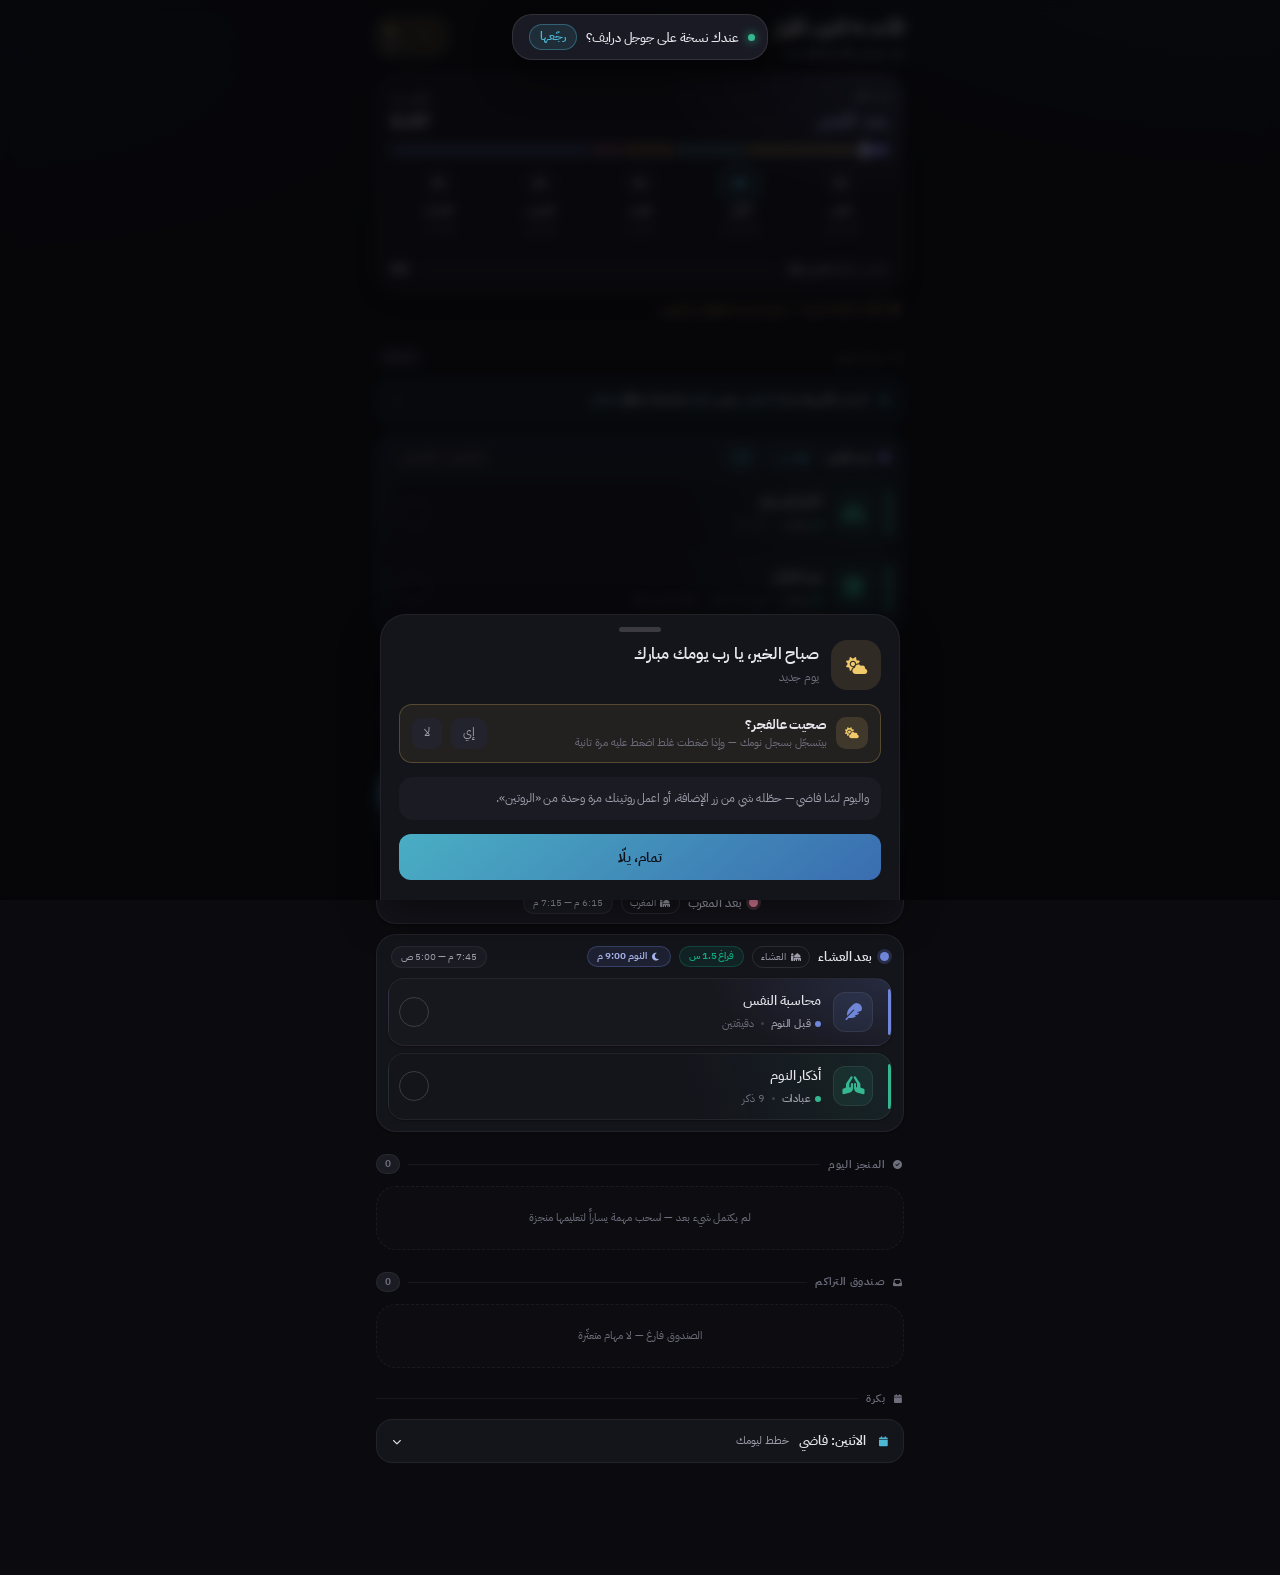
